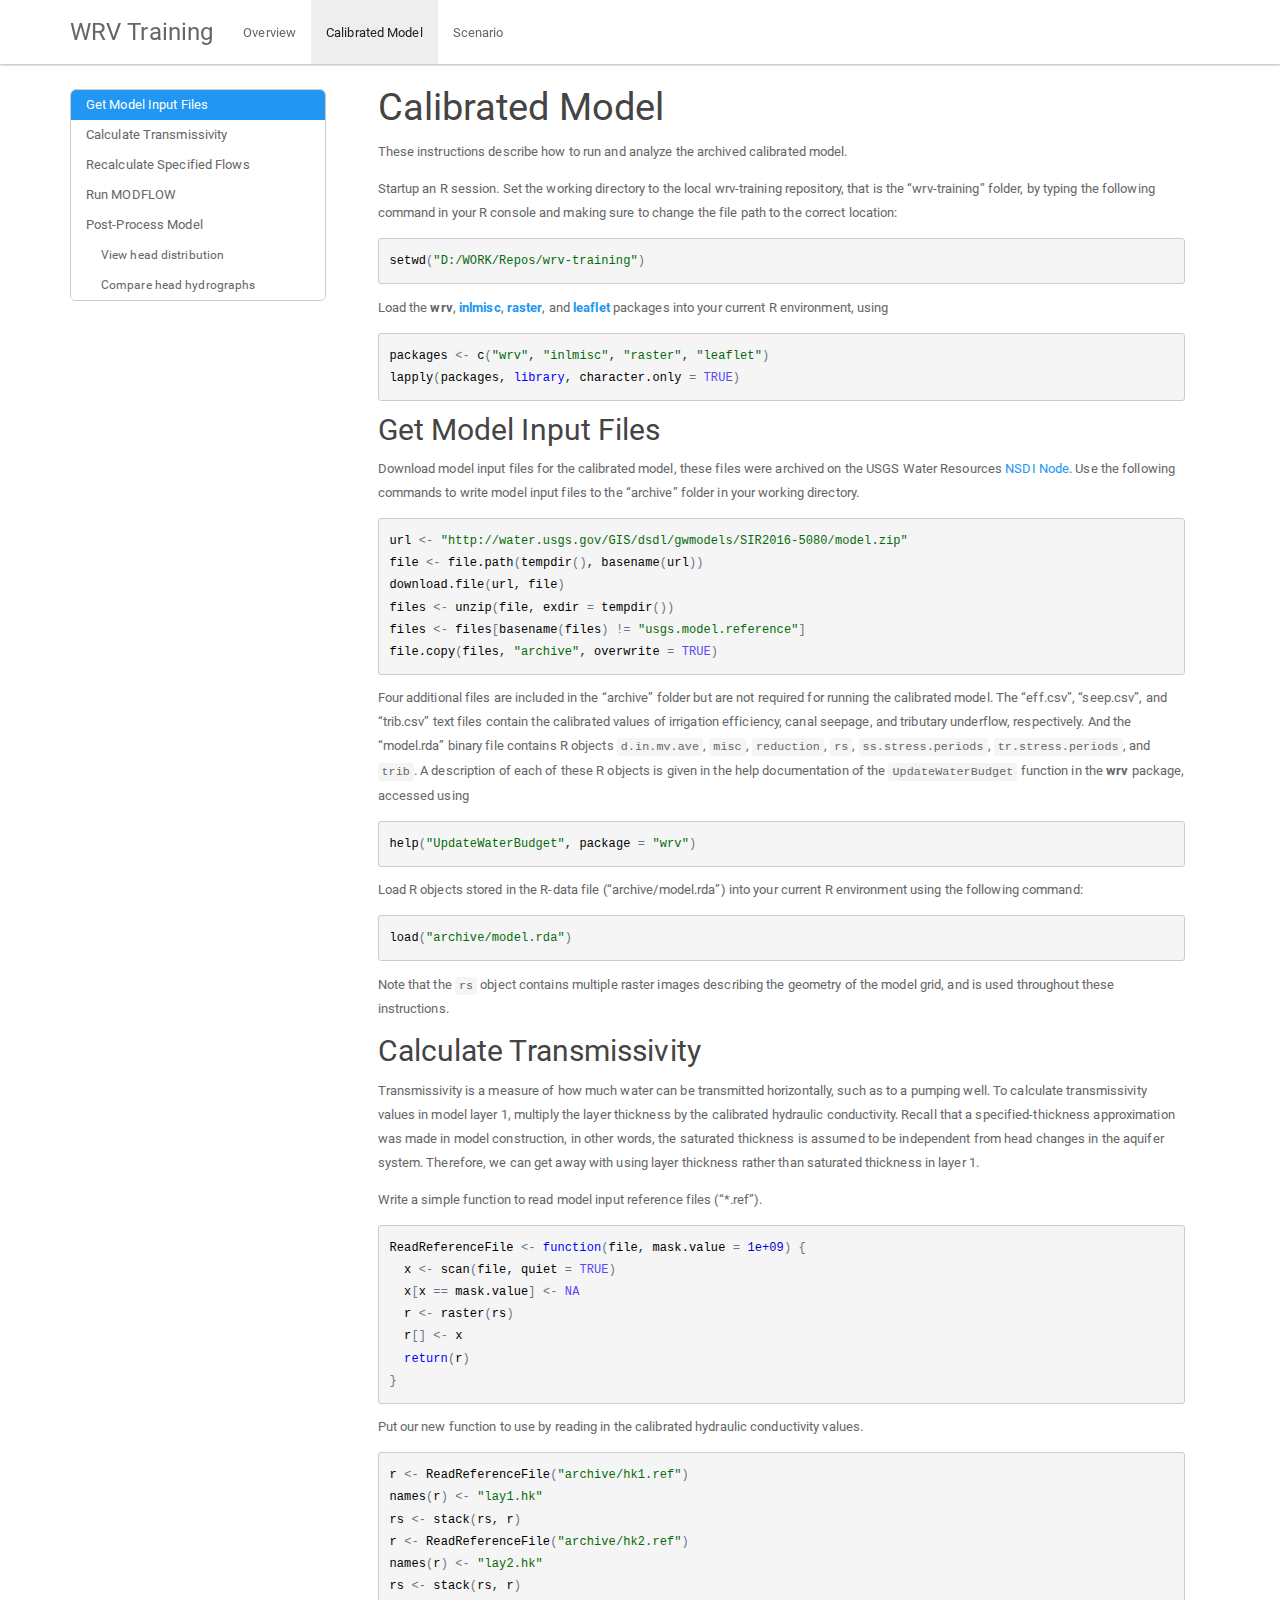
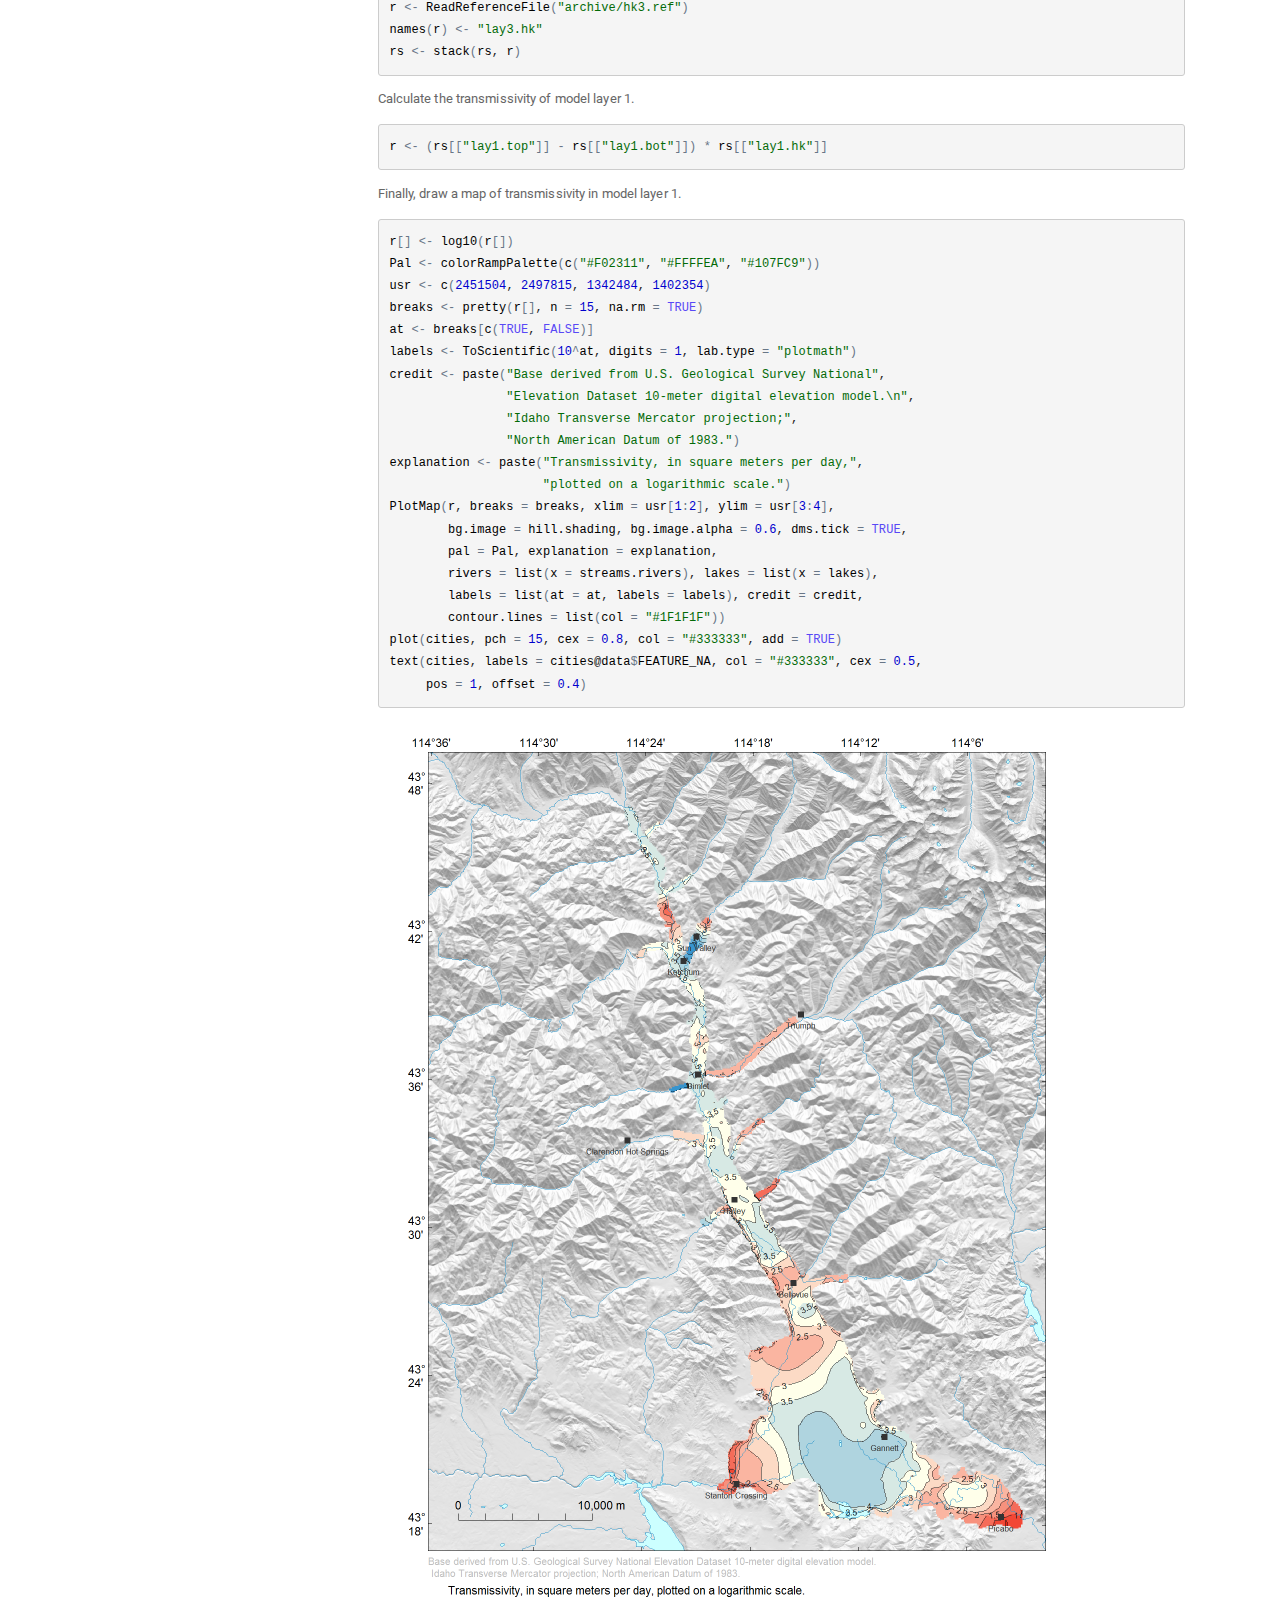
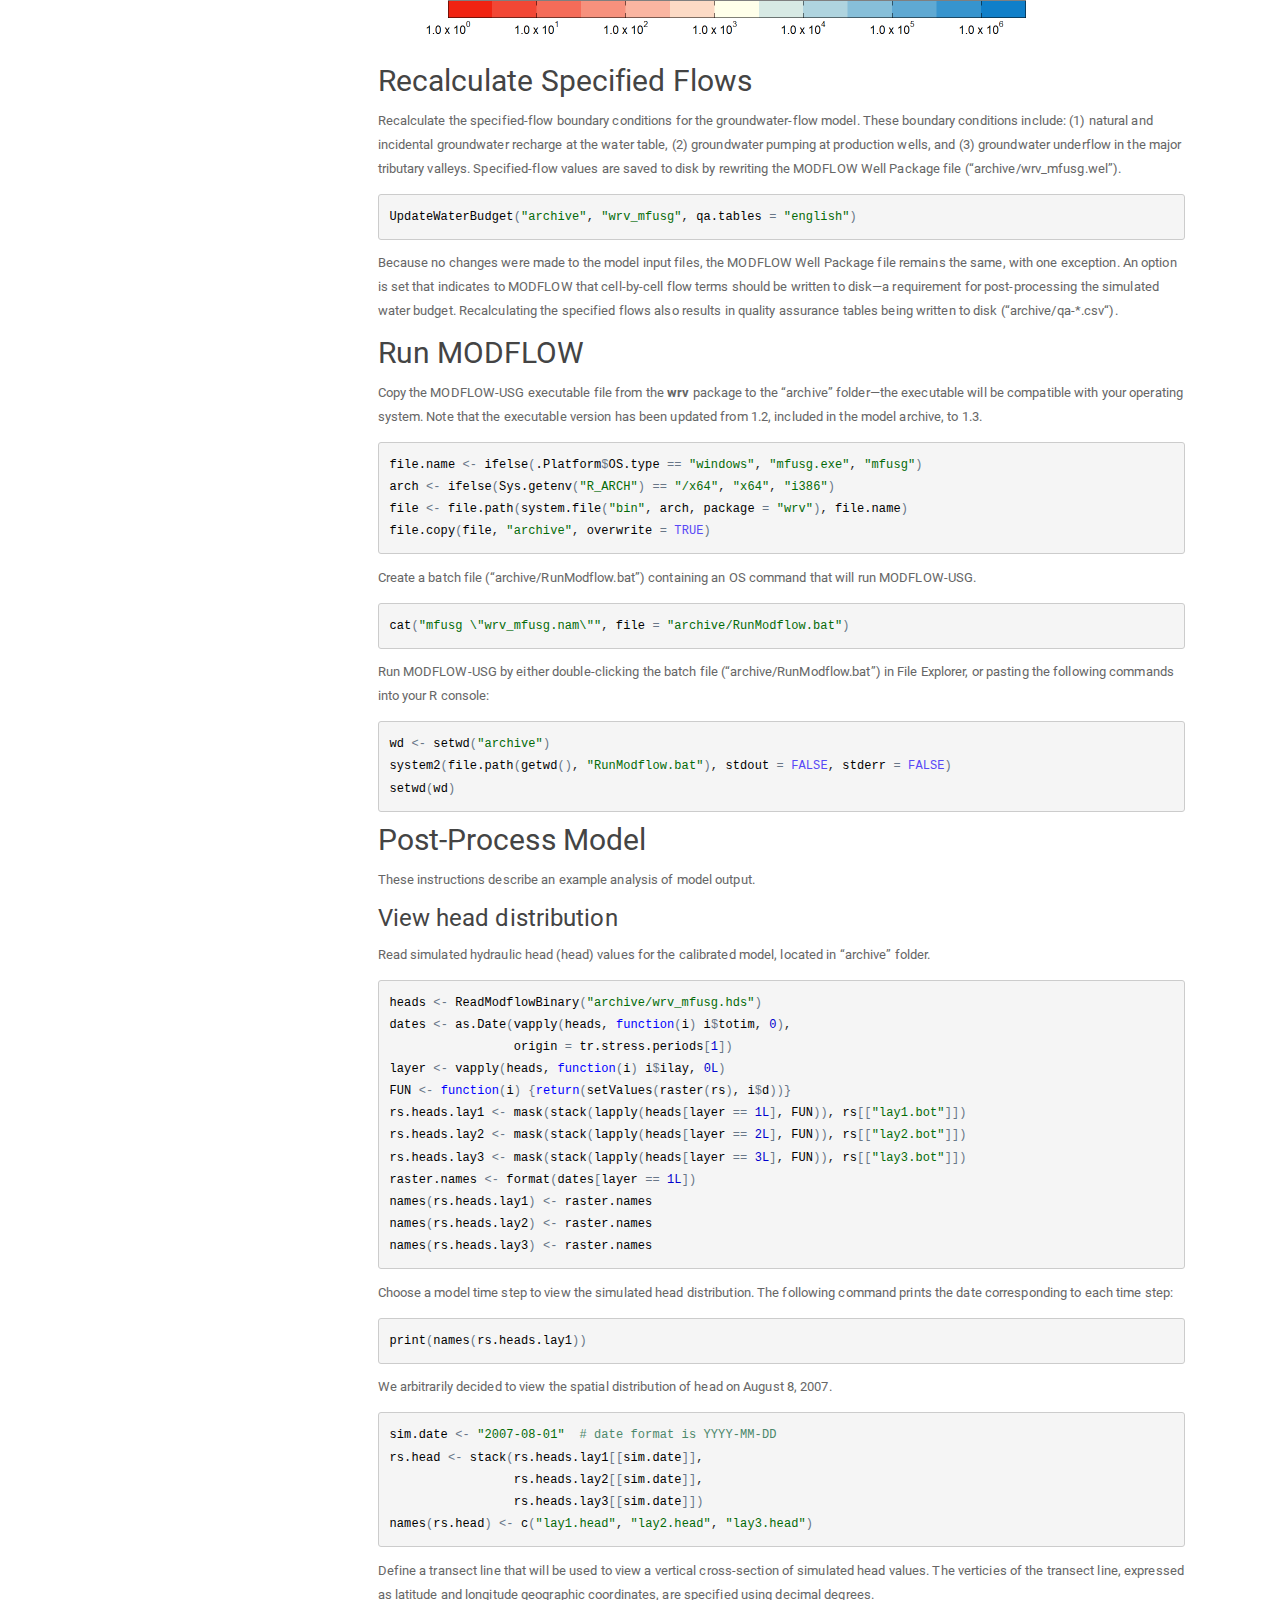
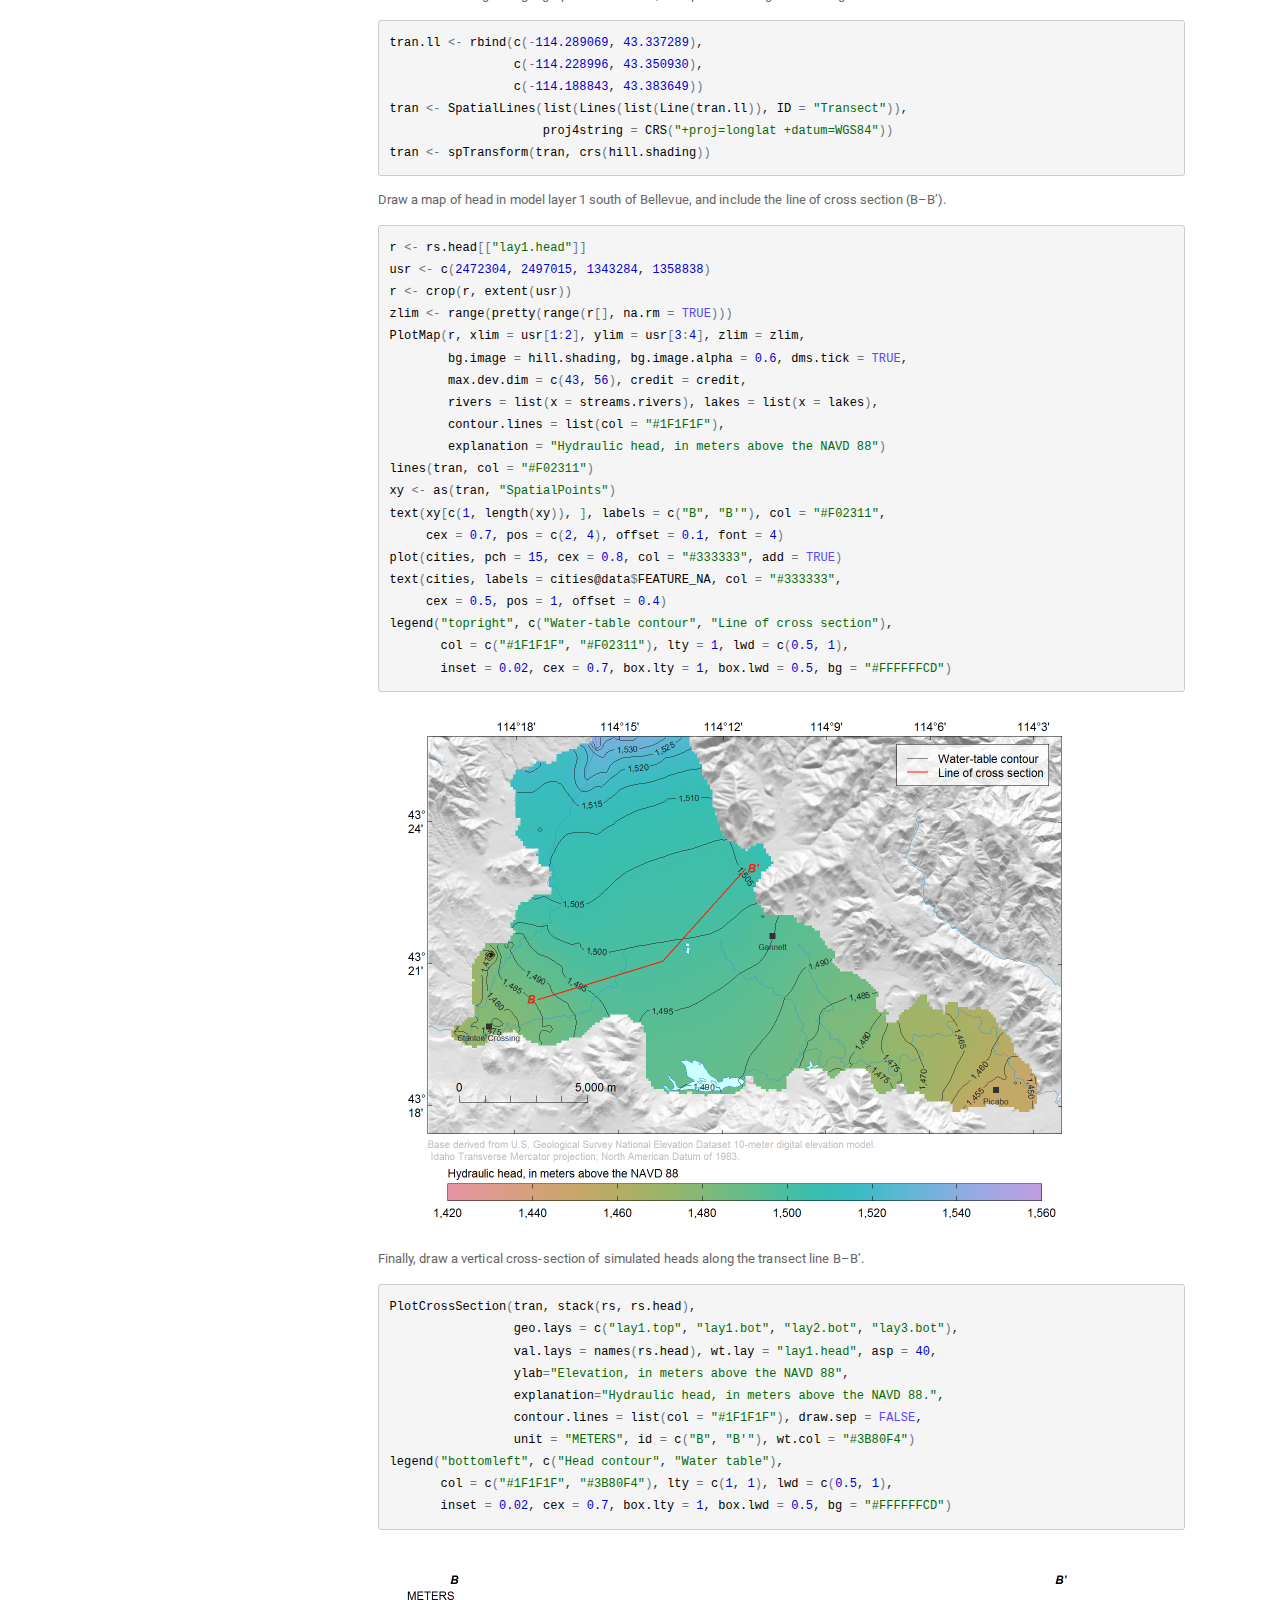
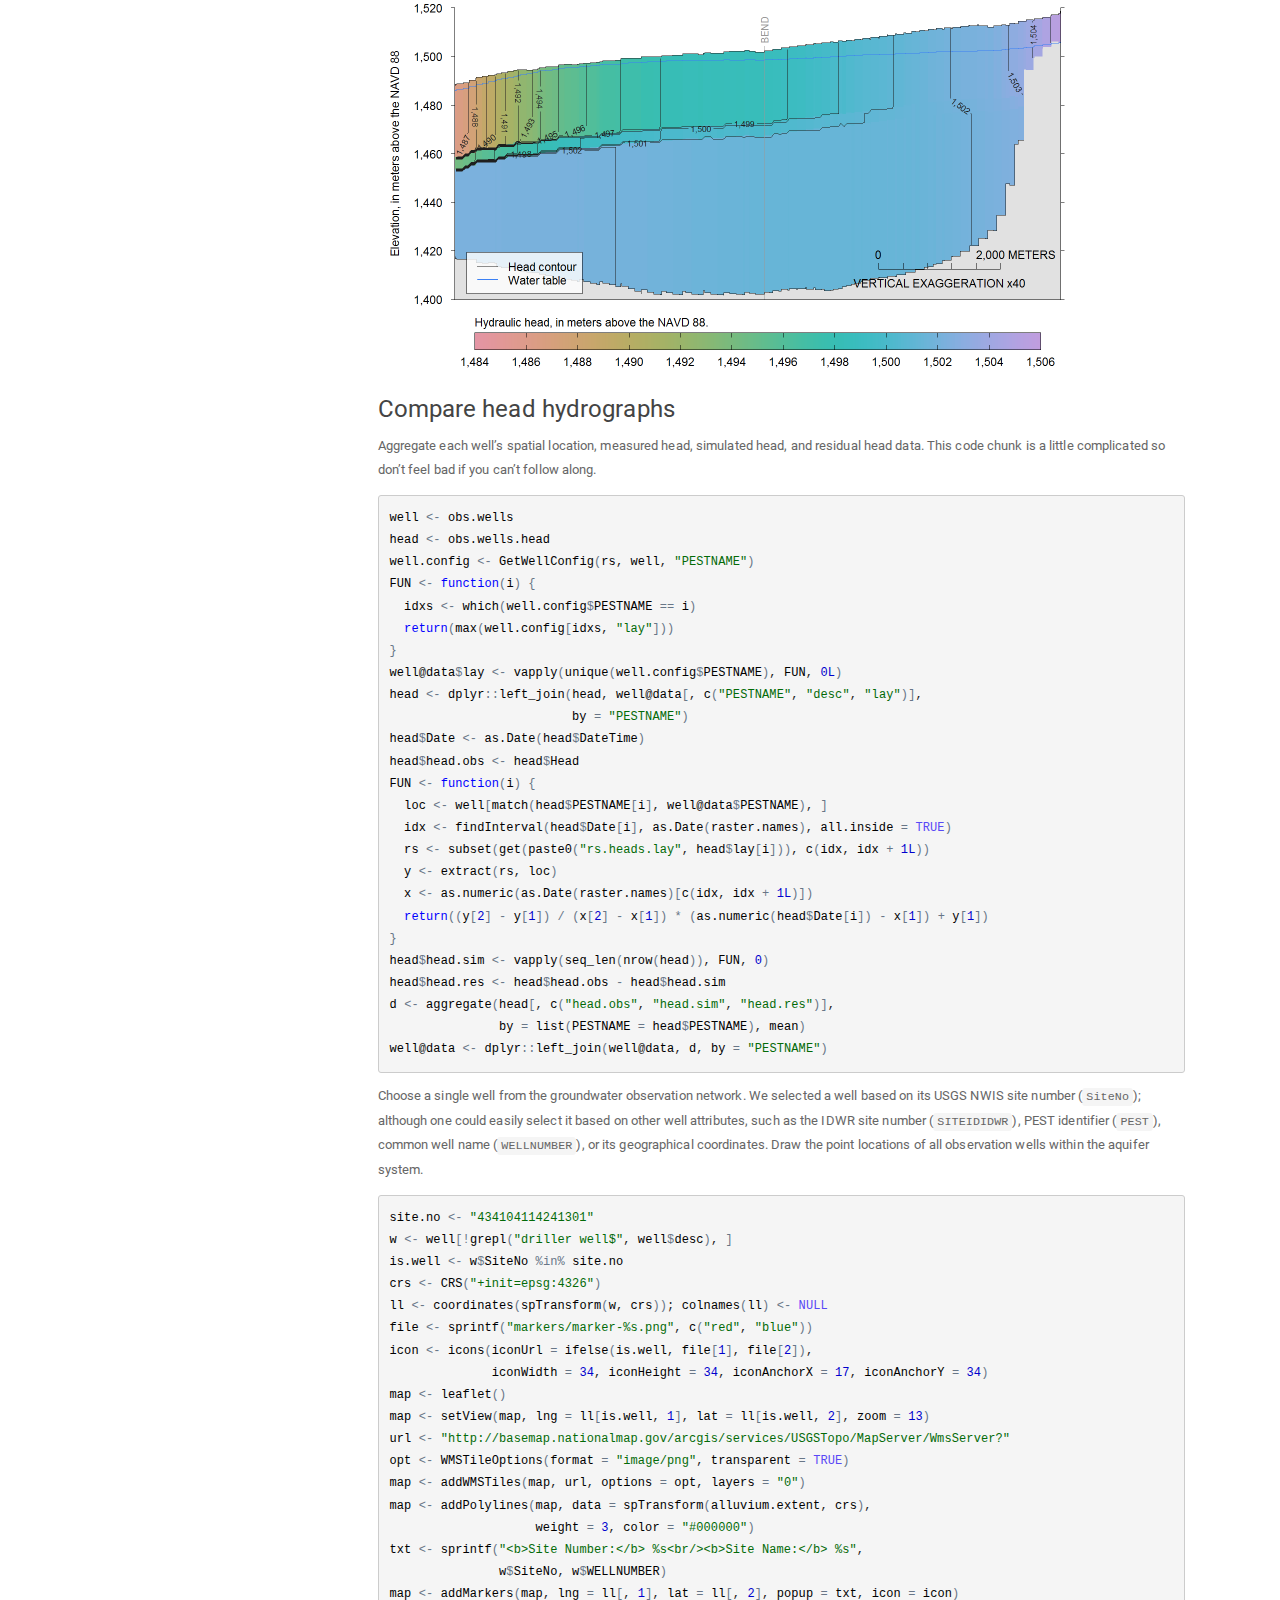
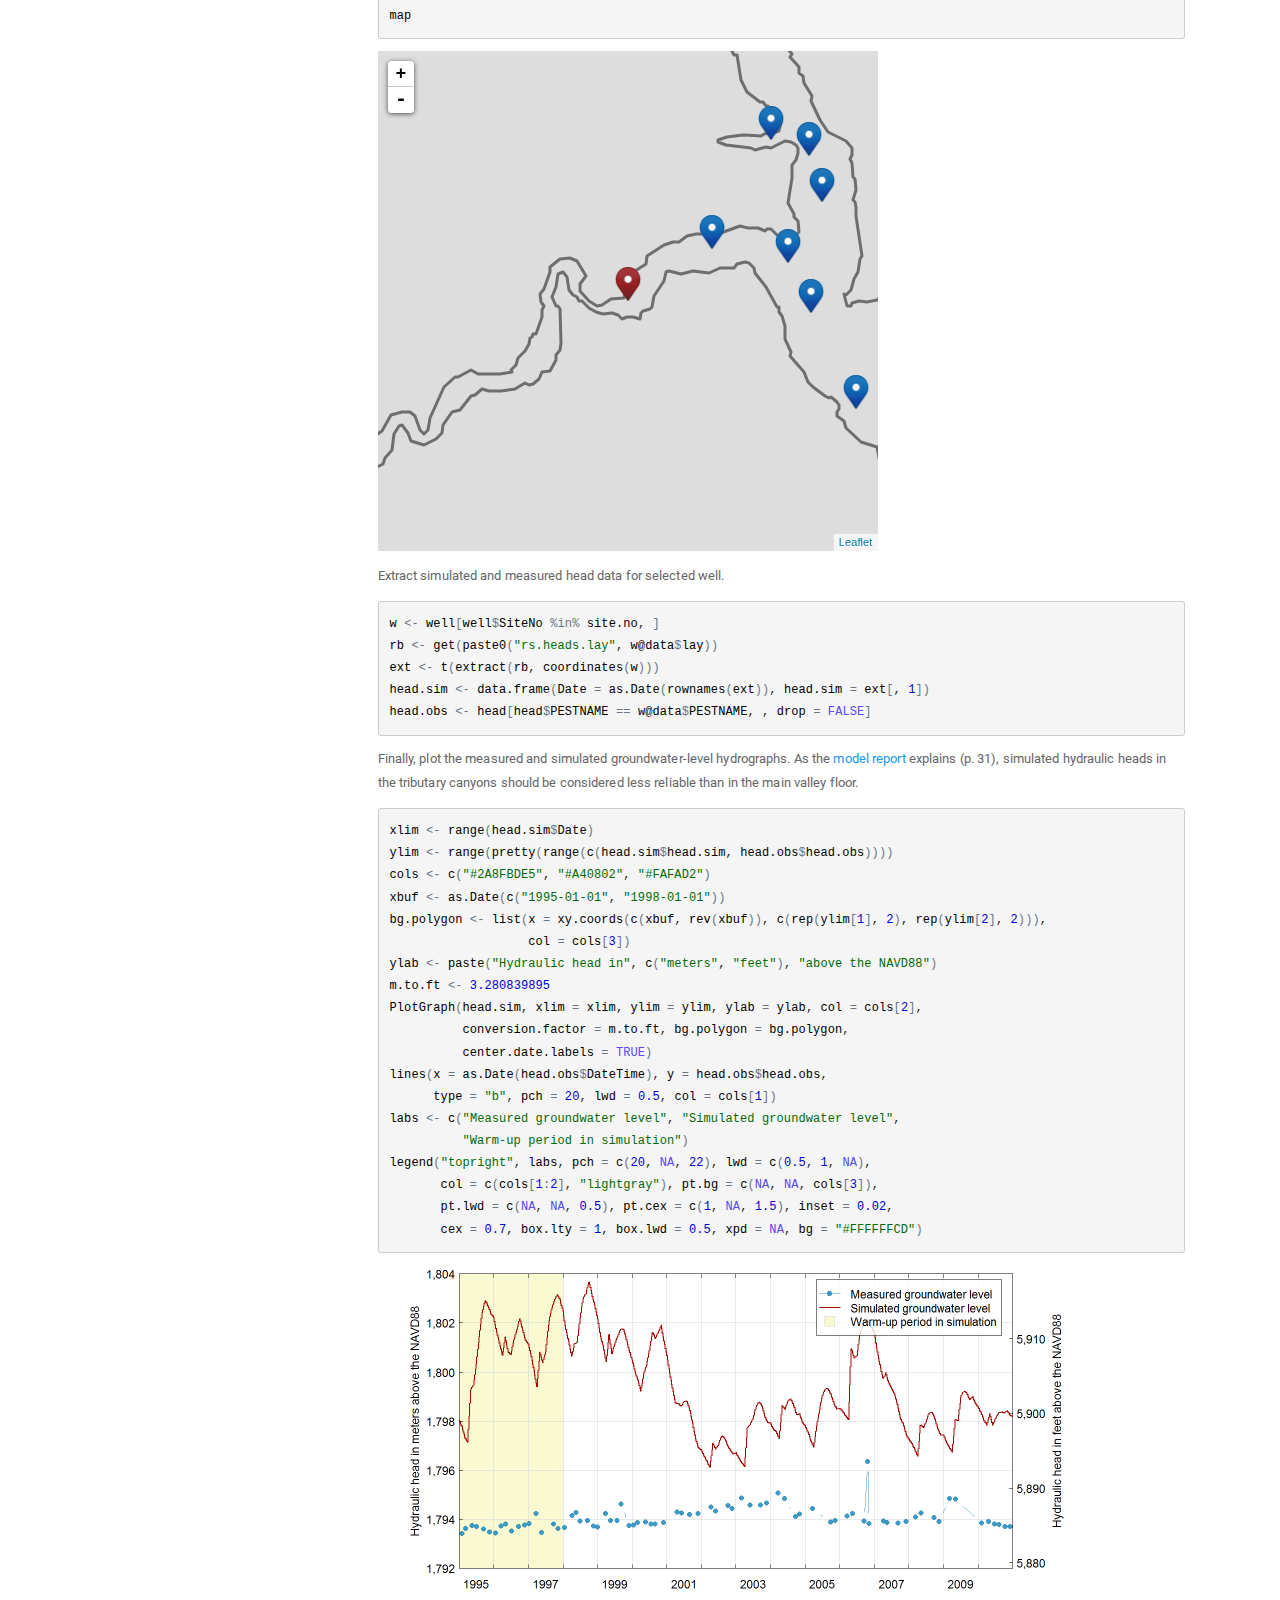
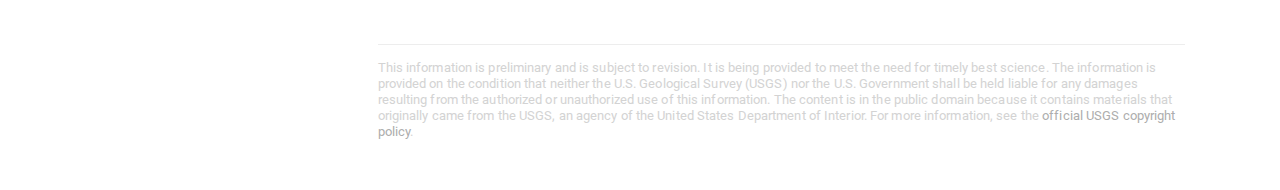
==== calib-model.html @ fdac60ee "Revise working directory" ====
<!DOCTYPE html>

<html xmlns="http://www.w3.org/1999/xhtml">

<head>

<meta charset="utf-8">
<meta http-equiv="Content-Type" content="text/html; charset=utf-8" />
<meta name="generator" content="pandoc" />




<title>Calibrated Model</title>

<script src="site_libs/jquery-1.11.3/jquery.min.js"></script>
<meta name="viewport" content="width=device-width, initial-scale=1" />
<link href="site_libs/bootstrap-3.3.5/css/paper.min.css" rel="stylesheet" />
<script src="site_libs/bootstrap-3.3.5/js/bootstrap.min.js"></script>
<script src="site_libs/bootstrap-3.3.5/shim/html5shiv.min.js"></script>
<script src="site_libs/bootstrap-3.3.5/shim/respond.min.js"></script>
<script src="site_libs/jqueryui-1.11.4/jquery-ui.min.js"></script>
<link href="site_libs/tocify-1.9.1/jquery.tocify.css" rel="stylesheet" />
<script src="site_libs/tocify-1.9.1/jquery.tocify.js"></script>
<script src="site_libs/htmlwidgets-0.7/htmlwidgets.js"></script>
<link href="site_libs/leaflet-0.7.3/leaflet.css" rel="stylesheet" />
<script src="site_libs/leaflet-0.7.3/leaflet.js"></script>
<link href="site_libs/leafletfix-1.0.0/leafletfix.css" rel="stylesheet" />
<script src="site_libs/leaflet-binding-1.0.1/leaflet.js"></script>

<style type="text/css">code{white-space: pre;}</style>
<link rel="stylesheet"
      href="site_libs/highlight/textmate.css"
      type="text/css" />
<script src="site_libs/highlight/highlight.js"></script>
<style type="text/css">
  pre:not([class]) {
    background-color: white;
  }
</style>
<script type="text/javascript">
if (window.hljs && document.readyState && document.readyState === "complete") {
   window.setTimeout(function() {
      hljs.initHighlighting();
   }, 0);
}
</script>



<style type="text/css">
h1 {
  font-size: 34px;
}
h1.title {
  font-size: 38px;
}
h2 {
  font-size: 30px;
}
h3 {
  font-size: 24px;
}
h4 {
  font-size: 18px;
}
h5 {
  font-size: 16px;
}
h6 {
  font-size: 12px;
}
.table th:not([align]) {
  text-align: left;
}
</style>

<link rel="stylesheet" href="css\styles.css" type="text/css" />

</head>

<body>

<style type = "text/css">
.main-container {
  max-width: 940px;
  margin-left: auto;
  margin-right: auto;
}
code {
  color: inherit;
  background-color: rgba(0, 0, 0, 0.04);
}
img {
  max-width:100%;
  height: auto;
}
.tabbed-pane {
  padding-top: 12px;
}
button.code-folding-btn:focus {
  outline: none;
}
</style>


<style type="text/css">
/* padding for bootstrap navbar */
body {
  padding-top: 64px;
  padding-bottom: 40px;
}
/* offset scroll position for anchor links (for fixed navbar)  */
.section h1 {
  padding-top: 69px;
  margin-top: -69px;
}

.section h2 {
  padding-top: 69px;
  margin-top: -69px;
}
.section h3 {
  padding-top: 69px;
  margin-top: -69px;
}
.section h4 {
  padding-top: 69px;
  margin-top: -69px;
}
.section h5 {
  padding-top: 69px;
  margin-top: -69px;
}
.section h6 {
  padding-top: 69px;
  margin-top: -69px;
}
</style>

<script>
// manage active state of menu based on current page
$(document).ready(function () {
  // active menu anchor
  href = window.location.pathname
  href = href.substr(href.lastIndexOf('/') + 1)
  if (href === "")
    href = "index.html";
  var menuAnchor = $('a[href="' + href + '"]');

  // mark it active
  menuAnchor.parent().addClass('active');

  // if it's got a parent navbar menu mark it active as well
  menuAnchor.closest('li.dropdown').addClass('active');
});
</script>


<div class="container-fluid main-container">

<!-- tabsets -->
<script src="site_libs/navigation-1.1/tabsets.js"></script>
<script>
$(document).ready(function () {
  window.buildTabsets("TOC");
});
</script>

<!-- code folding -->




<script>
$(document).ready(function ()  {

    // move toc-ignore selectors from section div to header
    $('div.section.toc-ignore')
        .removeClass('toc-ignore')
        .children('h1,h2,h3,h4,h5').addClass('toc-ignore');

    // establish options
    var options = {
      selectors: "h1,h2,h3",
      theme: "bootstrap3",
      context: '.toc-content',
      hashGenerator: function (text) {
        return text.replace(/[.\/?&!#<>]/g, '').replace(/\s/g, '_').toLowerCase();
      },
      ignoreSelector: ".toc-ignore",
      scrollTo: 0
    };
    options.showAndHide = false;
    options.smoothScroll = true;

    // tocify
    var toc = $("#TOC").tocify(options).data("toc-tocify");
});
</script>

<style type="text/css">

#TOC {
  margin: 25px 0px 20px 0px;
}
@media (max-width: 768px) {
#TOC {
  position: relative;
  width: 100%;
}
}


.toc-content {
  padding-left: 30px;
  padding-right: 40px;
}

div.main-container {
  max-width: 1200px;
}

div.tocify {
  width: 20%;
  max-width: 260px;
  max-height: 85%;
}

@media (min-width: 768px) and (max-width: 991px) {
  div.tocify {
    width: 25%;
  }
}

@media (max-width: 767px) {
  div.tocify {
    width: 100%;
    max-width: none;
  }
}

.tocify ul, .tocify li {
  line-height: 20px;
}

.tocify-subheader .tocify-item {
  font-size: 0.9em;
  padding-left: 5px;
}

.tocify .list-group-item {
  border-radius: 0px;
}

.tocify-subheader {
  display: inline;
}
.tocify-subheader .tocify-item {
  font-size: 0.95em;
  padding-left: 10px;
}

</style>

<!-- setup 3col/9col grid for toc_float and main content  -->
<div class="row-fluid">
<div class="col-xs-12 col-sm-4 col-md-3">
<div id="TOC" class="tocify">
</div>
</div>

<div class="toc-content col-xs-12 col-sm-8 col-md-9">




<div class="navbar navbar-default  navbar-fixed-top" role="navigation">
  <div class="container">
    <div class="navbar-header">
      <button type="button" class="navbar-toggle collapsed" data-toggle="collapse" data-target="#navbar">
        <span class="icon-bar"></span>
        <span class="icon-bar"></span>
        <span class="icon-bar"></span>
      </button>
      <a class="navbar-brand" href="index.html">WRV Training</a>
    </div>
    <div id="navbar" class="navbar-collapse collapse">
      <ul class="nav navbar-nav">
        <li>
  <a href="index.html">Overview</a>
</li>
<li>
  <a href="calib-model.html">Calibrated Model</a>
</li>
<li>
  <a href="scenario.html">Scenario</a>
</li>
      </ul>
      <ul class="nav navbar-nav navbar-right">
        
      </ul>
    </div><!--/.nav-collapse -->
  </div><!--/.container -->
</div><!--/.navbar -->

<div class="fluid-row" id="header">



<h1 class="title toc-ignore">Calibrated Model</h1>

</div>


<p>These instructions describe how to run and analyze the archived calibrated model.</p>
<p>Startup an R session. Set the working directory to the local wrv-training repository, that is the “wrv-training” folder, by typing the following command in your R console and making sure to change the file path to the correct location:</p>
<pre class="r"><code>setwd(&quot;D:/WORK/Repos/wrv-training&quot;)</code></pre>
<p>Load the <strong>wrv</strong>, <a href="https://CRAN.R-project.org/package=inlmisc"><strong>inlmisc</strong></a>, <a href="https://CRAN.R-project.org/package=raster"><strong>raster</strong></a>, and <a href="https://CRAN.R-project.org/package=leaflet"><strong>leaflet</strong></a> packages into your current R environment, using</p>
<pre class="r"><code>packages &lt;- c(&quot;wrv&quot;, &quot;inlmisc&quot;, &quot;raster&quot;, &quot;leaflet&quot;)
lapply(packages, library, character.only = TRUE)</code></pre>
<div id="get-model-input-files" class="section level2">
<h2>Get Model Input Files</h2>
<p>Download model input files for the calibrated model, these files were archived on the USGS Water Resources <a href="http://dx.doi.org/10.5066/F7C827DT">NSDI Node</a>. Use the following commands to write model input files to the “archive” folder in your working directory.</p>
<pre class="r"><code>url &lt;- &quot;http://water.usgs.gov/GIS/dsdl/gwmodels/SIR2016-5080/model.zip&quot;
file &lt;- file.path(tempdir(), basename(url))
download.file(url, file)
files &lt;- unzip(file, exdir = tempdir())
files &lt;- files[basename(files) != &quot;usgs.model.reference&quot;]
file.copy(files, &quot;archive&quot;, overwrite = TRUE)</code></pre>
<p>Four additional files are included in the “archive” folder but are not required for running the calibrated model. The “eff.csv”, “seep.csv”, and “trib.csv” text files contain the calibrated values of irrigation efficiency, canal seepage, and tributary underflow, respectively. And the “model.rda” binary file contains R objects <code>d.in.mv.ave</code>, <code>misc</code>, <code>reduction</code>, <code>rs</code>, <code>ss.stress.periods</code>, <code>tr.stress.periods</code>, and <code>trib</code>. A description of each of these R objects is given in the help documentation of the <code>UpdateWaterBudget</code> function in the <strong>wrv</strong> package, accessed using</p>
<pre class="r"><code>help(&quot;UpdateWaterBudget&quot;, package = &quot;wrv&quot;)</code></pre>
<p>Load R objects stored in the R-data file (“archive/model.rda”) into your current R environment using the following command:</p>
<pre class="r"><code>load(&quot;archive/model.rda&quot;)</code></pre>
<p>Note that the <code>rs</code> object contains multiple raster images describing the geometry of the model grid, and is used throughout these instructions.</p>
</div>
<div id="calculate-transmissivity" class="section level2">
<h2>Calculate Transmissivity</h2>
<p>Transmissivity is a measure of how much water can be transmitted horizontally, such as to a pumping well. To calculate transmissivity values in model layer 1, multiply the layer thickness by the calibrated hydraulic conductivity. Recall that a specified-thickness approximation was made in model construction, in other words, the saturated thickness is assumed to be independent from head changes in the aquifer system. Therefore, we can get away with using layer thickness rather than saturated thickness in layer 1.</p>
<p>Write a simple function to read model input reference files (“*.ref”).</p>
<pre class="r"><code>ReadReferenceFile &lt;- function(file, mask.value = 1e+09) {
  x &lt;- scan(file, quiet = TRUE)
  x[x == mask.value] &lt;- NA
  r &lt;- raster(rs)
  r[] &lt;- x
  return(r)
}</code></pre>
<p>Put our new function to use by reading in the calibrated hydraulic conductivity values.</p>
<pre class="r"><code>r &lt;- ReadReferenceFile(&quot;archive/hk1.ref&quot;)
names(r) &lt;- &quot;lay1.hk&quot;
rs &lt;- stack(rs, r)
r &lt;- ReadReferenceFile(&quot;archive/hk2.ref&quot;)
names(r) &lt;- &quot;lay2.hk&quot;
rs &lt;- stack(rs, r)
r &lt;- ReadReferenceFile(&quot;archive/hk3.ref&quot;)
names(r) &lt;- &quot;lay3.hk&quot;
rs &lt;- stack(rs, r)</code></pre>
<p>Calculate the transmissivity of model layer 1.</p>
<pre class="r"><code>r &lt;- (rs[[&quot;lay1.top&quot;]] - rs[[&quot;lay1.bot&quot;]]) * rs[[&quot;lay1.hk&quot;]]</code></pre>
<p>Finally, draw a map of transmissivity in model layer 1.</p>
<pre class="r"><code>r[] &lt;- log10(r[])
Pal &lt;- colorRampPalette(c(&quot;#F02311&quot;, &quot;#FFFFEA&quot;, &quot;#107FC9&quot;))
usr &lt;- c(2451504, 2497815, 1342484, 1402354)
breaks &lt;- pretty(r[], n = 15, na.rm = TRUE)
at &lt;- breaks[c(TRUE, FALSE)]
labels &lt;- ToScientific(10^at, digits = 1, lab.type = &quot;plotmath&quot;)
credit &lt;- paste(&quot;Base derived from U.S. Geological Survey National&quot;,
                &quot;Elevation Dataset 10-meter digital elevation model.\n&quot;,
                &quot;Idaho Transverse Mercator projection;&quot;,
                &quot;North American Datum of 1983.&quot;)
explanation &lt;- paste(&quot;Transmissivity, in square meters per day,&quot;,
                     &quot;plotted on a logarithmic scale.&quot;)
PlotMap(r, breaks = breaks, xlim = usr[1:2], ylim = usr[3:4],
        bg.image = hill.shading, bg.image.alpha = 0.6, dms.tick = TRUE,
        pal = Pal, explanation = explanation,
        rivers = list(x = streams.rivers), lakes = list(x = lakes),
        labels = list(at = at, labels = labels), credit = credit,
        contour.lines = list(col = &quot;#1F1F1F&quot;))
plot(cities, pch = 15, cex = 0.8, col = &quot;#333333&quot;, add = TRUE)
text(cities, labels = cities@data$FEATURE_NA, col = &quot;#333333&quot;, cex = 0.5,
     pos = 1, offset = 0.4)</code></pre>
<p><img src="figures/map_hk1-1.png" width="701" /></p>
</div>
<div id="recalculate-specified-flows" class="section level2">
<h2>Recalculate Specified Flows</h2>
<p>Recalculate the specified-flow boundary conditions for the groundwater-flow model. These boundary conditions include: (1) natural and incidental groundwater recharge at the water table, (2) groundwater pumping at production wells, and (3) groundwater underflow in the major tributary valleys. Specified-flow values are saved to disk by rewriting the MODFLOW Well Package file (“archive/wrv_mfusg.wel”).</p>
<pre class="r"><code>UpdateWaterBudget(&quot;archive&quot;, &quot;wrv_mfusg&quot;, qa.tables = &quot;english&quot;)</code></pre>
<p>Because no changes were made to the model input files, the MODFLOW Well Package file remains the same, with one exception. An option is set that indicates to MODFLOW that cell-by-cell flow terms should be written to disk—a requirement for post-processing the simulated water budget. Recalculating the specified flows also results in quality assurance tables being written to disk (“archive/qa-*.csv“).</p>
</div>
<div id="run-modflow" class="section level2">
<h2>Run MODFLOW</h2>
<p>Copy the MODFLOW-USG executable file from the <strong>wrv</strong> package to the “archive” folder—the executable will be compatible with your operating system. Note that the executable version has been updated from 1.2, included in the model archive, to 1.3.</p>
<pre class="r"><code>file.name &lt;- ifelse(.Platform$OS.type == &quot;windows&quot;, &quot;mfusg.exe&quot;, &quot;mfusg&quot;)
arch &lt;- ifelse(Sys.getenv(&quot;R_ARCH&quot;) == &quot;/x64&quot;, &quot;x64&quot;, &quot;i386&quot;)
file &lt;- file.path(system.file(&quot;bin&quot;, arch, package = &quot;wrv&quot;), file.name)
file.copy(file, &quot;archive&quot;, overwrite = TRUE)</code></pre>
<p>Create a batch file (“archive/RunModflow.bat”) containing an OS command that will run MODFLOW-USG.</p>
<pre class="r"><code>cat(&quot;mfusg \&quot;wrv_mfusg.nam\&quot;&quot;, file = &quot;archive/RunModflow.bat&quot;)</code></pre>
<p>Run MODFLOW-USG by either double-clicking the batch file (“archive/RunModflow.bat”) in File Explorer, or pasting the following commands into your R console:</p>
<pre class="r"><code>wd &lt;- setwd(&quot;archive&quot;)
system2(file.path(getwd(), &quot;RunModflow.bat&quot;), stdout = FALSE, stderr = FALSE)
setwd(wd)</code></pre>
</div>
<div id="post-process-model" class="section level2">
<h2>Post-Process Model</h2>
<p>These instructions describe an example analysis of model output.</p>
<div id="view-head-distribution" class="section level3">
<h3>View head distribution</h3>
<p>Read simulated hydraulic head (head) values for the calibrated model, located in “archive” folder.</p>
<pre class="r"><code>heads &lt;- ReadModflowBinary(&quot;archive/wrv_mfusg.hds&quot;)
dates &lt;- as.Date(vapply(heads, function(i) i$totim, 0),
                 origin = tr.stress.periods[1])
layer &lt;- vapply(heads, function(i) i$ilay, 0L)
FUN &lt;- function(i) {return(setValues(raster(rs), i$d))}
rs.heads.lay1 &lt;- mask(stack(lapply(heads[layer == 1L], FUN)), rs[[&quot;lay1.bot&quot;]])
rs.heads.lay2 &lt;- mask(stack(lapply(heads[layer == 2L], FUN)), rs[[&quot;lay2.bot&quot;]])
rs.heads.lay3 &lt;- mask(stack(lapply(heads[layer == 3L], FUN)), rs[[&quot;lay3.bot&quot;]])
raster.names &lt;- format(dates[layer == 1L])
names(rs.heads.lay1) &lt;- raster.names
names(rs.heads.lay2) &lt;- raster.names
names(rs.heads.lay3) &lt;- raster.names</code></pre>
<p>Choose a model time step to view the simulated head distribution. The following command prints the date corresponding to each time step:</p>
<pre class="r"><code>print(names(rs.heads.lay1))</code></pre>
<p>We arbitrarily decided to view the spatial distribution of head on August 8, 2007.</p>
<pre class="r"><code>sim.date &lt;- &quot;2007-08-01&quot;  # date format is YYYY-MM-DD
rs.head &lt;- stack(rs.heads.lay1[[sim.date]],
                 rs.heads.lay2[[sim.date]],
                 rs.heads.lay3[[sim.date]])
names(rs.head) &lt;- c(&quot;lay1.head&quot;, &quot;lay2.head&quot;, &quot;lay3.head&quot;)</code></pre>
<p>Define a transect line that will be used to view a vertical cross-section of simulated head values. The verticies of the transect line, expressed as latitude and longitude geographic coordinates, are specified using decimal degrees.</p>
<pre class="r"><code>tran.ll &lt;- rbind(c(-114.289069, 43.337289),
                 c(-114.228996, 43.350930),
                 c(-114.188843, 43.383649))
tran &lt;- SpatialLines(list(Lines(list(Line(tran.ll)), ID = &quot;Transect&quot;)),
                     proj4string = CRS(&quot;+proj=longlat +datum=WGS84&quot;))
tran &lt;- spTransform(tran, crs(hill.shading))</code></pre>
<p>Draw a map of head in model layer 1 south of Bellevue, and include the line of cross section (B–B’).</p>
<pre class="r"><code>r &lt;- rs.head[[&quot;lay1.head&quot;]]
usr &lt;- c(2472304, 2497015, 1343284, 1358838)
r &lt;- crop(r, extent(usr))
zlim &lt;- range(pretty(range(r[], na.rm = TRUE)))
PlotMap(r, xlim = usr[1:2], ylim = usr[3:4], zlim = zlim,
        bg.image = hill.shading, bg.image.alpha = 0.6, dms.tick = TRUE,
        max.dev.dim = c(43, 56), credit = credit,
        rivers = list(x = streams.rivers), lakes = list(x = lakes),
        contour.lines = list(col = &quot;#1F1F1F&quot;),
        explanation = &quot;Hydraulic head, in meters above the NAVD 88&quot;)
lines(tran, col = &quot;#F02311&quot;)
xy &lt;- as(tran, &quot;SpatialPoints&quot;)
text(xy[c(1, length(xy)), ], labels = c(&quot;B&quot;, &quot;B&#39;&quot;), col = &quot;#F02311&quot;,
     cex = 0.7, pos = c(2, 4), offset = 0.1, font = 4)
plot(cities, pch = 15, cex = 0.8, col = &quot;#333333&quot;, add = TRUE)
text(cities, labels = cities@data$FEATURE_NA, col = &quot;#333333&quot;,
     cex = 0.5, pos = 1, offset = 0.4)
legend(&quot;topright&quot;, c(&quot;Water-table contour&quot;, &quot;Line of cross section&quot;),
       col = c(&quot;#1F1F1F&quot;, &quot;#F02311&quot;), lty = 1, lwd = c(0.5, 1),
       inset = 0.02, cex = 0.7, box.lty = 1, box.lwd = 0.5, bg = &quot;#FFFFFFCD&quot;)</code></pre>
<p><img src="figures/map_head-1.png" width="717" /></p>
<p>Finally, draw a vertical cross-section of simulated heads along the transect line B–B’.</p>
<pre class="r"><code>PlotCrossSection(tran, stack(rs, rs.head),
                 geo.lays = c(&quot;lay1.top&quot;, &quot;lay1.bot&quot;, &quot;lay2.bot&quot;, &quot;lay3.bot&quot;),
                 val.lays = names(rs.head), wt.lay = &quot;lay1.head&quot;, asp = 40,
                 ylab=&quot;Elevation, in meters above the NAVD 88&quot;,
                 explanation=&quot;Hydraulic head, in meters above the NAVD 88.&quot;,
                 contour.lines = list(col = &quot;#1F1F1F&quot;), draw.sep = FALSE,
                 unit = &quot;METERS&quot;, id = c(&quot;B&quot;, &quot;B&#39;&quot;), wt.col = &quot;#3B80F4&quot;)
legend(&quot;bottomleft&quot;, c(&quot;Head contour&quot;, &quot;Water table&quot;),
       col = c(&quot;#1F1F1F&quot;, &quot;#3B80F4&quot;), lty = c(1, 1), lwd = c(0.5, 1),
       inset = 0.02, cex = 0.7, box.lty = 1, box.lwd = 0.5, bg = &quot;#FFFFFFCD&quot;)</code></pre>
<p><img src="figures/cs_transect-1.png" width="716" /></p>
</div>
<div id="compare-head-hydrographs" class="section level3">
<h3>Compare head hydrographs</h3>
<p>Aggregate each well’s spatial location, measured head, simulated head, and residual head data. This code chunk is a little complicated so don’t feel bad if you can’t follow along.</p>
<pre class="r"><code>well &lt;- obs.wells
head &lt;- obs.wells.head
well.config &lt;- GetWellConfig(rs, well, &quot;PESTNAME&quot;)
FUN &lt;- function(i) {
  idxs &lt;- which(well.config$PESTNAME == i)
  return(max(well.config[idxs, &quot;lay&quot;]))
}
well@data$lay &lt;- vapply(unique(well.config$PESTNAME), FUN, 0L)
head &lt;- dplyr::left_join(head, well@data[, c(&quot;PESTNAME&quot;, &quot;desc&quot;, &quot;lay&quot;)],
                         by = &quot;PESTNAME&quot;)
head$Date &lt;- as.Date(head$DateTime)
head$head.obs &lt;- head$Head
FUN &lt;- function(i) {
  loc &lt;- well[match(head$PESTNAME[i], well@data$PESTNAME), ]
  idx &lt;- findInterval(head$Date[i], as.Date(raster.names), all.inside = TRUE)
  rs &lt;- subset(get(paste0(&quot;rs.heads.lay&quot;, head$lay[i])), c(idx, idx + 1L))
  y &lt;- extract(rs, loc)
  x &lt;- as.numeric(as.Date(raster.names)[c(idx, idx + 1L)])
  return((y[2] - y[1]) / (x[2] - x[1]) * (as.numeric(head$Date[i]) - x[1]) + y[1])
}
head$head.sim &lt;- vapply(seq_len(nrow(head)), FUN, 0)
head$head.res &lt;- head$head.obs - head$head.sim
d &lt;- aggregate(head[, c(&quot;head.obs&quot;, &quot;head.sim&quot;, &quot;head.res&quot;)],
               by = list(PESTNAME = head$PESTNAME), mean)
well@data &lt;- dplyr::left_join(well@data, d, by = &quot;PESTNAME&quot;)</code></pre>
<p>Choose a single well from the groundwater observation network. We selected a well based on its USGS NWIS site number (<code>SiteNo</code>); although one could easily select it based on other well attributes, such as the IDWR site number (<code>SITEIDIDWR</code>), PEST identifier (<code>PEST</code>), common well name (<code>WELLNUMBER</code>), or its geographical coordinates. Draw the point locations of all observation wells within the aquifer system.</p>
<pre class="r"><code>site.no &lt;- &quot;434104114241301&quot;
w &lt;- well[!grepl(&quot;driller well$&quot;, well$desc), ]
is.well &lt;- w$SiteNo %in% site.no
crs &lt;- CRS(&quot;+init=epsg:4326&quot;)
ll &lt;- coordinates(spTransform(w, crs)); colnames(ll) &lt;- NULL
file &lt;- sprintf(&quot;markers/marker-%s.png&quot;, c(&quot;red&quot;, &quot;blue&quot;))
icon &lt;- icons(iconUrl = ifelse(is.well, file[1], file[2]),
              iconWidth = 34, iconHeight = 34, iconAnchorX = 17, iconAnchorY = 34)
map &lt;- leaflet()
map &lt;- setView(map, lng = ll[is.well, 1], lat = ll[is.well, 2], zoom = 13)
url &lt;- &quot;http://basemap.nationalmap.gov/arcgis/services/USGSTopo/MapServer/WmsServer?&quot;
opt &lt;- WMSTileOptions(format = &quot;image/png&quot;, transparent = TRUE)
map &lt;- addWMSTiles(map, url, options = opt, layers = &quot;0&quot;)
map &lt;- addPolylines(map, data = spTransform(alluvium.extent, crs),
                    weight = 3, color = &quot;#000000&quot;)
txt &lt;- sprintf(&quot;&lt;b&gt;Site Number:&lt;/b&gt; %s&lt;br/&gt;&lt;b&gt;Site Name:&lt;/b&gt; %s&quot;,
               w$SiteNo, w$WELLNUMBER)
map &lt;- addMarkers(map, lng = ll[, 1], lat = ll[, 2], popup = txt, icon = icon)
map</code></pre>
<div id="htmlwidget-137bfca31f84b97aeb82" style="width:500px;height:500px;" class="leaflet html-widget"></div>
<script type="application/json" data-for="htmlwidget-137bfca31f84b97aeb82">{"x":{"setView":[[43.6843509134744,-114.404498413367],13,[]],"calls":[{"method":"addWMSTiles","args":["http://basemap.nationalmap.gov/arcgis/services/USGSTopo/MapServer/WmsServer?",null,null,{"styles":"","format":"image/png","transparent":true,"version":"1.1.1","crs":null,"layers":"0"}]},{"method":"addPolylines","args":[[[{"lng":[-114.309846299334,-114.30937698905,-114.30847747734,-114.308047275955,-114.307636629199,-114.306867742068,-114.305866545941,-114.305178223659,-114.304164512763,-114.30338604107,-114.302701790748,-114.301982450564,-114.301157841042,-114.300245507358,-114.299140180161,-114.298157667164,-114.297585704205,-114.296676177641,-114.295890167068,-114.295216443568,-114.294800980826,-114.294452890515,-114.294295688348,-114.294037427455,-114.293700565768,-114.293161587067,-114.292375576224,-114.291656937701,-114.290736181923,-114.29009614483,-114.289119245836,-114.288063746025,-114.287210363389,-114.286053804821,-114.285009533332,-114.283954033187,-114.283459969326,-114.282357682645,-114.28105348654,-114.280308231785,-114.279509744788,-114.27844509539,-114.277966002866,-114.278099083764,-114.279376662319,-114.281346263009,-114.282756923371,-114.283209398932,-114.282836770855,-114.281667012974,-114.280918149339,-114.280044475208,-114.279404820989,-114.279373618479,-114.279170801353,-114.278016303291,-114.277033419776,-114.275941327064,-114.276190948334,-114.276752596084,-114.278094310062,-114.279202004146,-114.280496914065,-114.281346259489,-114.283076315783,-114.283848187161,-114.285155503021,-114.286491721604,-114.287322647215,-114.288355689849,-114.289321360172,-114.290511605229,-114.292061169316,-114.293105440775,-114.294385515455,-114.2956838366,-114.29689443312,-114.297912035943,-114.298684010416,-114.299280536103,-114.299877061777,-114.300315683664,-114.300929754413,-114.301674034608,-114.302187147581,-114.303238403542,-114.304126964979,-114.305055417914,-114.305544283007,-114.306150475916,-114.307030433441,-114.307323752394,-114.307323751938,-114.307460633941,-114.308008162907,-114.30830148193,-114.3088680301,-114.309514867305,-114.309858563402,-114.310090892001,-114.310343582446,-114.310618896047,-114.310950191219,-114.311120235962,-114.311289469001,-114.311433842983,-114.312548100906,-114.312828320799,-114.312914316039,-114.313145507714,-114.313515076535,-114.313684542186,-114.313781743553,-114.314547144394,-114.315103373818,-114.316212968802,-114.31620964148,-114.317023348235,-114.317601806218,-114.317694549945,-114.317689896182,-114.317572725962,-114.317065428672,-114.317087264958,-114.316734655318,-114.316404428615,-114.315510674158,-114.315011290685,-114.314596782615,-114.314248466403,-114.313576298668,-114.312995450924,-114.312537354336,-114.311757177779,-114.310980875707,-114.310503031883,-114.310501065718,-114.310496567409,-114.309914123342,-114.309649016832,-114.308632438935,-114.308588009462,-114.307769532747,-114.306991759218,-114.306216877268,-114.305065199898,-114.30464291707,-114.304428265087,-114.303941089478,-114.303163795844,-114.302848553604,-114.302125755613,-114.302074377788,-114.302073408614,-114.301258586161,-114.300183624895,-114.299907381694,-114.299198289028,-114.298719402252,-114.297884974636,-114.297648076567,-114.297196694948,-114.29684982938,-114.295692741133,-114.294085909057,-114.291916685785,-114.290329939073,-114.288613122126,-114.286540368888,-114.284726112309,-114.283119280349,-114.281673131768,-114.280528264171,-114.279805189995,-114.278579981114,-114.277816736311,-114.277274430723,-114.277013321252,-114.276732126147,-114.27633268792,-114.275507556626,-114.274852305419,-114.273905830974,-114.272595327439,-114.270872257429,-114.268736621564,-114.266334031345,-114.26453815593,-114.262815086248,-114.261019210817,-114.260485301034,-114.262014221453,-114.264586691605,-114.265872926689,-114.267062087401,-114.26895503724,-114.269828706247,-114.269391871096,-114.269634556622,-114.270241271307,-114.27150323801,-114.272571055641,-114.273177769981,-114.273940253611,-114.273940252969,-114.27424153378,-114.274623156031,-114.27520563219,-114.275647510262,-114.276912890212,-114.277776562047,-114.278680404739,-114.279985955517,-114.280889798423,-114.281833812127,-114.282838082166,-114.283500900308,-114.284364572302,-114.285409013124,-114.285931233536,-114.286091916418,-114.286855161593,-114.287598321404,-114.288261139491,-114.289305580442,-114.289687202994,-114.289727373395,-114.289827800327,-114.289888056362,-114.290972668112,-114.291535059266,-114.291916681804,-114.292418816241,-114.292579499266,-114.292720096983,-114.292880780206,-114.292900865499,-114.292966733106,-114.292695711576,-114.292103327539,-114.292065278937,-114.291826194104,-114.291666724337,-114.291666652482,-114.291496871791,-114.291290801687,-114.291290091948,-114.291182817946,-114.290478166804,-114.290446524224,-114.290061709183,-114.289534727504,-114.289544866441,-114.289458630932,-114.289167105876,-114.288805534883,-114.288330672054,-114.288297164611,-114.28828359209,-114.288283522413,-114.288283557173,-114.28830394977,-114.28791622011,-114.287481544591,-114.285923935525,-114.285854780694,-114.285449661187,-114.285007518993,-114.284719726293,-114.284696791769,-114.284693878338,-114.284714421463,-114.284834809333,-114.284880568444,-114.284443160796,-114.284403669047,-114.284378748793,-114.28406899629,-114.28405883578,-114.284075231888,-114.283947944704,-114.283788184907,-114.283634122298,-114.283383953964,-114.282863820895,-114.282879898461,-114.282656415749,-114.282117196661,-114.281932240151,-114.280460128282,-114.280411429628,-114.280407932799,-114.279642984691,-114.279636170545,-114.279630643765,-114.278773621113,-114.278073530281,-114.278069751048,-114.278060277584,-114.278053210953,-114.277400097709,-114.276765384938,-114.276260451183,-114.275883646604,-114.275702142408,-114.275229037677,-114.274829234433,-114.274610222316,-114.274742726704,-114.274999168571,-114.275051939203,-114.275166587856,-114.274898763805,-114.273493405761,-114.272880371895,-114.272896125859,-114.27288999301,-114.272736861625,-114.271621039392,-114.270397118831,-114.269929292232,-114.269525424188,-114.268942709258,-114.268759859679,-114.268415645759,-114.267887652824,-114.267557729238,-114.267557037758,-114.267440936523,-114.267420138612,-114.265673530107,-114.265219635858,-114.264958832979,-114.264372936513,-114.264008107374,-114.263639708033,-114.26336011963,-114.262751348473,-114.262569616168,-114.262454506946,-114.262021824724,-114.261535073048,-114.261311649034,-114.260980702943,-114.260846815237,-114.260582456675,-114.259671321804,-114.259514574707,-114.259475328682,-114.25935918274,-114.259111473469,-114.25912376918,-114.259123974624,-114.259432507013,-114.259058523936,-114.258457572404,-114.258154727856,-114.258101480322,-114.258095959288,-114.257874650409,-114.257486763878,-114.257184203821,-114.256418323436,-114.256265929073,-114.255874305977,-114.255740091975,-114.255616480436,-114.255569715262,-114.254918560857,-114.254703748858,-114.25470354129,-114.254368200653,-114.254107174254,-114.253803603318,-114.253453458407,-114.25345331375,-114.252713464479,-114.251716759722,-114.250942194506,-114.249879419419,-114.249086841215,-114.248348302374,-114.247789895079,-114.247357579829,-114.246853211781,-114.246206179738,-114.245664344399,-114.245018753355,-114.244292463386,-114.243692986026,-114.243035866695,-114.241906082448,-114.241133678968,-114.240395860581,-114.239646513701,-114.239081621574,-114.238574371772,-114.238170877536,-114.237698212679,-114.237179434253,-114.236868830327,-114.236762855311,-114.23642532711,-114.23569918704,-114.235302609961,-114.234444896584,-114.234020651221,-114.233384282935,-114.232812474033,-114.232185328879,-114.231539737747,-114.231078601489,-114.230543683304,-114.230036433108,-114.229086492098,-114.228791365272,-114.228736029395,-114.228404011153,-114.227795310804,-114.22718661066,-114.226559464405,-114.226411900154,-114.226642468044,-114.227490959191,-114.227776863414,-114.228164217334,-114.228920480787,-114.229630631065,-114.230064098946,-114.230875698916,-114.231392171519,-114.23187175324,-114.232129989416,-114.23269257584,-114.232996925554,-114.233409642418,-114.233594096603,-114.23393994881,-114.234585540017,-114.23545017093,-114.235830608229,-114.235726851833,-114.235911305993,-114.236372442358,-114.236787465194,-114.237283186642,-114.237790436815,-114.237997948076,-114.2381362888,-114.238943277569,-114.23948511299,-114.240153760847,-114.240787823563,-114.241364244266,-114.242148176567,-114.242632369877,-114.242989750406,-114.243178527715,-114.24346673774,-114.243863026796,-114.244565539187,-114.244799709826,-114.245049083053,-114.245909636529,-114.247161291774,-114.248020156866,-114.248721909985,-114.248458289468,-114.246988709205,-114.244202781925,-114.242288786135,-114.239396525599,-114.237120997082,-114.233441871491,-114.229273614037,-114.227125685385,-114.225594488463,-114.223404026047,-114.220554298182,-114.218448902033,-114.217066571356,-114.215811840864,-114.214110511528,-114.212770714434,-114.210877984783,-114.209453120766,-114.207156325519,-114.204434197733,-114.201627003237,-114.199861873252,-114.197735210599,-114.198288142333,-114.199394006273,-114.201010269387,-114.202711599363,-114.204604328756,-114.206964923662,-114.209431851779,-114.211579780401,-114.213110976639,-114.214578373645,-114.216683769461,-114.217704567578,-114.219533497586,-114.221468760608,-114.222787291337,-114.223723022638,-114.224850153905,-114.226296283983,-114.228231546578,-114.230039209112,-114.232655003704,-114.235334598138,-114.236522640217,-114.238501392662,-114.240416522984,-114.24223782849,-114.243959697487,-114.244488001256,-114.244524261439,-114.244200140561,-114.243854892115,-114.243434088539,-114.243668496044,-114.243785512398,-114.243800955953,-114.243599842279,-114.243423908488,-114.24342477161,-114.243074241406,-114.242892029565,-114.242595835359,-114.242418092625,-114.242070667929,-114.241430531848,-114.240948521333,-114.240555172266,-114.240564808345,-114.24059257515,-114.240695514908,-114.240781661425,-114.241158183467,-114.241280639913,-114.24149492369,-114.241329772383,-114.240341668118,-114.239686335736,-114.239685147315,-114.23923605086,-114.238616348628,-114.238225016486,-114.238073104038,-114.237711191434,-114.237710988856,-114.237709939051,-114.237484839692,-114.237231312066,-114.236293445491,-114.235644392673,-114.234915330799,-114.234746925429,-114.233946108298,-114.233312954252,-114.232346578384,-114.232087511396,-114.231682465358,-114.23122177633,-114.231180563218,-114.230531784901,-114.23010316059,-114.23012929119,-114.229909820745,-114.22939547051,-114.229012679827,-114.228688730748,-114.227582422132,-114.227127629643,-114.226847356563,-114.226843872206,-114.226530851251,-114.226488151492,-114.225095300647,-114.223336062669,-114.221409537392,-114.217989480046,-114.216105618941,-114.216525574592,-114.216340655715,-114.215648430286,-114.215372188668,-114.214882398217,-114.214532467282,-114.213972378318,-114.213339619549,-114.212918945647,-114.212549911282,-114.212417306253,-114.212230566255,-114.212230368705,-114.212229309131,-114.212060774999,-114.211968235351,-114.211873966738,-114.211806476462,-114.210987483473,-114.210973331265,-114.210996501412,-114.211105886275,-114.211191822971,-114.211049149493,-114.210787274027,-114.210799613481,-114.210847599971,-114.210953751108,-114.211407279728,-114.211394527391,-114.211394462451,-114.211394501857,-114.21140426711,-114.211301526834,-114.211299572306,-114.211298871435,-114.211035046272,-114.209725073851,-114.209349094549,-114.208438058851,-114.208309175654,-114.20830563339,-114.208294552489,-114.208284266695,-114.208274817236,-114.208266246954,-114.2082642286,-114.207362693607,-114.207359405788,-114.205886626193,-114.205064714192,-114.205059007478,-114.205245480066,-114.205699559304,-114.205819877325,-114.205820911359,-114.205821098124,-114.205945486276,-114.206061968113,-114.205930310466,-114.205817322145,-114.205022748776,-114.204825827639,-114.204699647956,-114.204699460082,-114.204698407455,-114.204432107492,-114.204197708297,-114.204076413001,-114.204076223547,-114.20407517257,-114.203892851359,-114.203624198701,-114.203243414814,-114.202813022911,-114.201877836514,-114.20114719983,-114.200365885097,-114.20036505182,-114.199470016034,-114.198558820328,-114.197644898616,-114.196295702228,-114.19629515336,-114.195951245963,-114.194958586402,-114.194487784951,-114.194175167566,-114.193418910024,-114.191762928652,-114.190370818949,-114.188626895684,-114.188614111156,-114.188605648974,-114.185750250667,-114.183257243847,-114.179647964813,-114.176968912406,-114.17432706923,-114.172466615495,-114.171796850908,-114.171982893847,-114.174587526725,-114.179313076642,-114.180243303217,-114.181566800834,-114.181591197235,-114.181707008841,-114.182066246377,-114.18250957144,-114.182521513912,-114.182501250991,-114.182512672542,-114.182104900457,-114.182033662839,-114.182034210022,-114.182152224207,-114.182222105544,-114.182279432646,-114.182450764656,-114.182549257699,-114.18255114148,-114.182796968617,-114.183236222902,-114.183714525775,-114.184861597844,-114.185219505395,-114.185221925556,-114.185579199461,-114.185604080246,-114.1853216619,-114.185316490838,-114.185320265539,-114.185318635025,-114.185208052094,-114.185114952598,-114.185028124523,-114.184993631509,-114.184477357656,-114.184469020502,-114.184436481016,-114.184449406786,-114.184487164622,-114.184584334543,-114.184272826041,-114.184185308809,-114.184154145058,-114.184154002852,-114.184154256177,-114.184235691525,-114.18367400281,-114.182224493856,-114.181069739182,-114.181043105238,-114.181017410222,-114.181016200116,-114.180956471634,-114.180903406767,-114.180716028966,-114.180660543197,-114.180594735975,-114.180517706397,-114.180429786275,-114.180331354755,-114.180222832,-114.180104682316,-114.179977406256,-114.179841553293,-114.179697717048,-114.179546489409,-114.17938853806,-114.179224532121,-114.179055173795,-114.178881182547,-114.178703312488,-114.1785223192,-114.17833898659,-114.178154090534,-114.177968424201,-114.177782783776,-114.177597963784,-114.177412764007,-114.177322065826,-114.177205407555,-114.177137034912,-114.176778987713,-114.17660630304,-114.176433821789,-114.176102880131,-114.176013709287,-114.175272278818,-114.175018331882,-114.174834991583,-114.174650099983,-114.174464434433,-114.174278795867,-114.17409397564,-114.17391077288,-114.173729956622,-114.173549812313,-114.17348902621,-114.173343375495,-114.173166642439,-114.172997609497,-114.172822952769,-114.172759080767,-114.16980532053,-114.165932095978,-114.164975263164,-114.164907767933,-114.164879292064,-114.164835512328,-114.164715468975,-114.164550591482,-114.164343703464,-114.164098343193,-114.163818709669,-114.163509586654,-114.16317626824,-114.162824445054,-114.162460145731,-114.162089607341,-114.161719163254,-114.161502199014,-114.161399263324,-114.161046058168,-114.15792172358,-114.154644850533,-114.153854657208,-114.153804769447,-114.153776305853,-114.153772618346,-114.15378692591,-114.153792659269,-114.153786241927,-114.153767695983,-114.153737103497,-114.153694593967,-114.15364035212,-114.153574608476,-114.153497645651,-114.153409790415,-114.153311423225,-114.15320296396,-114.153084871911,-114.152957661611,-114.15282187119,-114.152676524686,-114.152601808959,-114.152543534048,-114.15249412004,-114.152466528686,-114.152434138115,-114.152332689562,-114.152282217379,-114.152249007909,-114.152170747323,-114.152082896544,-114.151984533936,-114.151876079357,-114.151757992075,-114.15162919922,-114.151571558119,-114.151525857988,-114.151394068812,-114.151352298124,-114.151329996585,-114.151286980359,-114.151286505599,-114.15128591064,-114.151259898221,-114.151217216273,-114.15116298238,-114.151020293097,-114.15083409093,-114.150607559459,-114.150344577826,-114.150049644765,-114.149725476895,-114.149621797985,-114.149558085122,-114.149418955503,-114.149307336145,-114.14917113383,-114.149027365693,-114.148876213543,-114.148718327362,-114.148481546047,-114.148336525588,-114.148292005275,-114.147727248473,-114.147594421619,-114.147458230416,-114.147314466992,-114.147005436239,-114.146715126883,-114.146604185306,-114.14655873612,-114.146498029803,-114.146498850458,-114.146637222972,-114.14682169832,-114.147191509214,-114.147399866154,-114.147380682022,-114.147253400066,-114.147110742662,-114.146890607832,-114.146728948941,-114.146576591438,-114.146350101501,-114.146087165598,-114.14579228012,-114.145470488207,-114.145212946111,-114.145133574093,-114.145083933021,-114.144936485347,-114.144673555626,-114.144378679278,-114.144056894568,-114.143713271277,-114.143476940708,-114.143395367845,-114.142781369792,-114.142050912815,-114.142037488813,-114.14030139647,-114.140293373602,-114.138673234804,-114.138132338384,-114.135658378318,-114.13059108045,-114.130584078029,-114.13057540991,-114.126138869183,-114.125411892903,-114.125376302042,-114.125363585973,-114.125386291188,-114.125398887179,-114.125415489957,-114.125501604482,-114.125563010632,-114.125662743167,-114.125832514437,-114.125909682726,-114.126001190521,-114.126035358091,-114.126149795615,-114.126395459346,-114.12668844791,-114.126883572511,-114.126955422192,-114.126979131832,-114.126954296407,-114.126881341475,-114.126765900794,-114.126629106511,-114.126464465834,-114.126257823102,-114.126012712391,-114.125777632271,-114.1250321914,-114.124710531862,-114.124367469697,-114.124008862787,-114.123638862198,-114.123384467217,-114.123011352502,-114.122643500555,-114.122285183633,-114.121940697864,-114.121762970832,-114.121699128872,-114.121607966664,-114.121421250819,-114.121234054134,-114.12106864409,-114.120983691653,-114.120907236376,-114.120860246994,-114.120583377058,-114.12057072073,-114.120586339844,-114.120774981004,-114.120909270082,-114.121050785438,-114.12114631048,-114.121185595381,-114.121240110773,-114.121288013766,-114.121287474949,-114.12123850419,-114.121141940148,-114.120999437462,-114.120813431786,-114.120587106476,-114.120324338729,-114.120029618924,-114.11970798737,-114.119364956851,-114.119006387846,-114.11863842221,-114.118267348968,-114.118080625017,-114.11782617892,-114.117643483277,-114.117292271343,-114.116959694585,-114.116651443523,-114.116372792615,-114.116128513498,-114.115969234112,-114.11589424132,-114.115307659349,-114.115032592929,-114.114493151422,-114.114512488028,-114.11392372755,-114.113628835517,-114.11348433914,-114.113365985917,-114.113160237434,-114.113072942787,-114.112931394962,-114.11287774307,-114.112835238036,-114.112814344232,-114.112796084351,-114.112742713748,-114.11266001287,-114.111491864976,-114.110690260206,-114.110345004803,-114.110023862935,-114.109729742993,-114.109467670319,-114.109273618333,-114.108786219661,-114.108731082369,-114.108677577432,-114.108614437198,-114.108142946777,-114.107797680282,-114.107507386031,-114.10721546341,-114.106284042669,-114.106283318711,-114.106043767504,-114.105781670773,-114.105556123249,-114.105370965287,-114.105229373577,-114.105133771337,-114.105103758223,-114.105085792036,-114.105079870408,-114.105081269263,-114.105063113708,-114.105023262039,-114.104972721523,-114.104922714563,-114.104813437041,-114.104715593063,-114.104628273009,-114.104551859754,-114.104486676177,-114.104432332538,-114.104413109382,-114.104381533068,-114.104339169101,-114.104262866094,-114.104135446264,-114.103949429442,-114.103766151064,-114.103585380705,-114.103407776572,-114.103234085235,-114.103009792104,-114.10290359927,-114.102839749029,-114.102760422353,-114.10268948342,-114.102588835416,-114.102538437345,-114.102428921231,-114.102310960546,-114.102048205401,-114.101753486743,-114.101494136715,-114.101435933036,-114.101389032366,-114.10136560494,-114.10138335752,-114.101473242845,-114.101551360813,-114.10159935582,-114.101598904403,-114.101550014926,-114.101453524662,-114.101311086988,-114.101222413289,-114.101155526303,-114.101131690975,-114.100953246965,-114.100748827392,-114.100605232117,-114.100322384569,-114.100114905381,-114.099869882133,-114.099590576241,-114.099281765854,-114.098948736563,-114.098597180322,-114.098233119606,-114.0978627827,-114.097492505815,-114.097128614715,-114.096777336362,-114.096443509697,-114.096268598423,-114.096145279615,-114.096035422703,-114.095909530117,-114.095733389901,-114.095555373993,-114.095313253994,-114.095102236475,-114.094924458305,-114.094784614179,-114.094719226878,-114.094677026944,-114.094090514136,-114.093928339213,-114.092830694163,-114.091741606823,-114.091227210787,-114.091283038641,-114.091485908032,-114.091498251467,-114.091487706419,-114.091451975242,-114.091410012238,-114.091379969981,-114.091361738235,-114.091345261577,-114.091338148262,-114.091317512422,-114.091281787198,-114.09121970842,-114.091095481976,-114.089726626756,-114.088655939033,-114.087446459305,-114.087153543694,-114.086927318743,-114.08666462052,-114.086369968081,-114.086048378564,-114.085705370365,-114.085346805152,-114.084978823169,-114.08467847213,-114.083737221426,-114.083665111421,-114.0836334543,-114.083570378774,-114.083510282431,-114.08333824513,-114.083164420567,-114.082805859609,-114.082434894323,-114.082302585656,-114.082213613278,-114.082115222726,-114.081977298586,-114.08183367478,-114.081682658576,-114.081523924546,-114.081312979375,-114.081243927637,-114.081087764805,-114.080940923654,-114.080937503656,-114.080643928995,-114.079157060415,-114.077252040449,-114.077241108932,-114.077226004956,-114.077210558994,-114.077194840503,-114.077178914208,-114.077162847994,-114.07714671291,-114.07713057685,-114.077116108987,-114.075393128537,-114.075391527273,-114.075375594636,-114.07535986949,-114.075357201945,-114.072664698215,-114.072651911521,-114.072636797516,-114.072622086879,-114.072607841213,-114.072594125284,-114.072580992811,-114.072568505406,-114.072556712056,-114.070024279432,-114.070013232975,-114.070002980129,-114.069996437545,-114.067624963286,-114.067622091124,-114.067613555845,-114.0676119542,-114.066115132142,-114.06463778194,-114.061875531774,-114.060810675493,-114.06079201839,-114.060842911501,-114.060616087498,-114.060532201631,-114.060421445531,-114.060294842246,-114.060179695461,-114.060154407447,-114.0600541859,-114.059945961908,-114.059828105944,-114.059699200953,-114.059659759296,-114.059347541212,-114.059283933836,-114.059255572359,-114.059257174446,-114.059262926337,-114.059381353024,-114.059402986228,-114.059405449737,-114.059405649807,-114.059459909351,-114.059460972695,-114.059515856941,-114.059557878814,-114.059587981886,-114.059606043654,-114.059611455838,-114.059601465578,-114.059577377401,-114.059547012238,-114.059450730466,-114.059308506807,-114.059122770569,-114.058896709946,-114.058632003664,-114.058551808056,-114.058373709455,-114.058292314785,-114.058096649369,-114.058094907059,-114.05799287018,-114.057855269438,-114.057673291842,-114.05735527419,-114.057290232353,-114.05721904539,-114.057119670503,-114.05701145593,-114.056766649068,-114.056487548576,-114.0561771525,-114.055995518777,-114.055441102985,-114.055174346148,-114.054908270938,-114.054597619878,-114.054264781476,-114.053849709765,-114.053362158617,-114.053285520311,-114.052708644471,-114.052617856552,-114.052531926006,-114.052531126642,-114.051971095852,-114.051919877314,-114.051891358965,-114.051710078682,-114.051627546208,-114.051508083998,-114.051343801394,-114.051137513413,-114.050892741777,-114.050613684841,-114.050305110206,-114.050055668644,-114.049954605636,-114.049912127925,-114.04986684523,-114.049726496018,-114.049662029133,-114.049585274116,-114.049497693579,-114.049399600414,-114.049290042186,-114.049196205092,-114.049169427827,-114.049144754886,-114.049135037819,-114.049123293295,-114.049161624714,-114.049187049615,-114.04922954268,-114.049259664447,-114.049277745756,-114.049283706642,-114.049277527142,-114.049259228331,-114.049228891234,-114.049186185377,-114.049160652854,-114.049129034908,-114.049129065645,-114.049132024245,-114.049125803419,-114.049107505203,-114.049077168869,-114.049034922801,-114.048980950604,-114.048915481642,-114.048837962946,-114.048746526589,-114.048658004942,-114.048559919225,-114.04851325343,-114.048480150058,-114.048467555286,-114.048468312466,-114.048662663886,-114.048127101849,-114.048345053072,-114.049864159538,-114.052586255101,-114.052679524601,-114.052759811172,-114.055775898264,-114.059088609039,-114.063347522638,-114.063361267361,-114.063377189197,-114.063389992923,-114.066109930745,-114.071071182179,-114.077020813101,-114.080802649985,-114.082567736811,-114.082633401628,-114.082703540099,-114.082888365216,-114.083073820637,-114.083259263989,-114.083443896712,-114.083626939234,-114.083807599409,-114.083985577376,-114.084143901594,-114.084233659213,-114.084503924872,-114.084681427102,-114.084855018019,-114.085187495361,-114.085401450566,-114.085661290378,-114.085766051911,-114.086400661755,-114.086643273244,-114.087008222791,-114.087140617479,-114.087261520115,-114.087349105049,-114.087459402979,-114.08757726209,-114.087705918497,-114.087783053191,-114.087988148992,-114.088176941959,-114.08839526302,-114.088426677137,-114.088553474644,-114.088783420173,-114.089073676537,-114.089319062615,-114.089598188101,-114.090070554255,-114.090771763804,-114.091139558849,-114.091510470226,-114.091789879074,-114.092637480489,-114.092899632859,-114.093267428965,-114.093452893732,-114.093822983936,-114.09400603118,-114.094221635086,-114.095328322838,-114.095648331765,-114.096047454755,-114.096669475156,-114.096772444773,-114.096898711489,-114.096966624901,-114.097149799436,-114.097332915448,-114.097517595678,-114.097703057204,-114.097888506114,-114.098076336014,-114.098187331068,-114.098251162241,-114.098347336895,-114.098439874908,-114.09861062569,-114.098784370582,-114.098961998553,-114.099145733688,-114.099355253917,-114.099452634458,-114.099506199689,-114.099720615802,-114.099864248963,-114.100000011282,-114.100137376508,-114.100816903371,-114.100887658428,-114.101389730858,-114.101599761021,-114.101864426663,-114.102133449645,-114.10229404694,-114.102579095845,-114.102873653153,-114.103195116631,-114.103505100018,-114.10437766111,-114.104591967935,-114.10495855373,-114.105139059422,-114.10545192396,-114.105822029045,-114.106186845375,-114.106425187676,-114.107385997324,-114.107750803494,-114.108101900171,-114.108400941316,-114.108933999354,-114.109353466008,-114.109558123864,-114.109710513864,-114.109916650237,-114.110252719352,-114.110758307569,-114.110819600966,-114.110843597839,-114.110774342487,-114.110765598119,-114.110790349737,-114.110863201972,-114.110982903461,-114.111147407612,-114.111353907403,-114.11159886383,-114.111879691884,-114.112217706413,-114.11255062223,-114.112902045994,-114.113265975307,-114.113636160953,-114.114006283766,-114.114370011505,-114.114721115692,-114.115053585276,-114.115361735521,-114.115640291636,-114.115884488144,-114.116090144534,-114.116253747228,-114.116372493614,-114.116444829198,-114.116519777043,-114.116694210817,-114.116790091394,-114.116994282195,-114.117361523801,-114.117619528143,-114.117889927266,-114.118075511005,-114.118260970258,-114.118445620025,-114.118628664907,-114.11880932693,-114.118986831359,-114.119232169786,-114.119729516057,-114.120097211856,-114.12045536761,-114.120797863119,-114.121118838284,-114.121412790917,-114.121674699787,-114.121900363303,-114.12207321012,-114.122109622012,-114.122130854569,-114.122155074293,-114.122181868228,-114.122225871152,-114.122288990696,-114.122337317835,-114.122411565892,-114.123673094602,-114.123845418973,-114.124342526964,-114.124414861293,-114.124472639734,-114.124528405247,-114.124567825203,-114.124610508239,-114.124644020641,-114.124743605204,-114.124851917055,-114.124969850197,-114.125096911339,-114.125232537742,-114.125376158851,-114.125527156802,-114.125685811089,-114.125808566708,-114.125893254947,-114.125948263144,-114.125976823345,-114.125995310706,-114.125995482458,-114.126212292467,-114.126376220396,-114.126785770666,-114.126989849348,-114.127068603452,-114.127551019315,-114.127566120325,-114.127577169566,-114.127578826414,-114.127572248813,-114.127554605138,-114.127512105654,-114.127464246108,-114.127464811977,-114.127513794209,-114.127610353611,-114.127745836097,-114.127778869093,-114.127885928186,-114.12796401524,-114.128149995798,-114.128376280354,-114.128770545682,-114.128772316146,-114.129463034175,-114.129783047561,-114.130091826703,-114.130424805502,-114.130776287353,-114.131167032161,-114.131774024317,-114.132161258076,-114.132504225204,-114.132862718675,-114.133230610936,-114.133601597295,-114.134104606905,-114.134732738177,-114.135091398454,-114.135396347504,-114.135402478102,-114.135735915255,-114.135870094156,-114.135953641906,-114.136260460777,-114.136624435409,-114.136994666083,-114.137364815599,-114.137770562958,-114.137926266229,-114.138279654235,-114.138643631439,-114.139013858804,-114.139384003837,-114.139747743345,-114.140098843927,-114.140431289892,-114.140739401601,-114.141017911162,-114.141262862004,-114.141454326457,-114.141658072791,-114.142028807006,-114.14238698277,-114.14272947656,-114.143050440863,-114.14334436582,-114.143606233808,-114.14383156197,-114.144016495212,-114.144158667316,-114.144183259321,-114.144230697958,-114.144294426107,-114.144435488208,-114.144512587327,-114.144548748148,-114.144641274406,-114.144970307315,-114.145200560779,-114.145454140617,-114.145780086147,-114.146075553423,-114.14623506902,-114.146746111892,-114.147427765732,-114.147432789759,-114.147432843546,-114.1476969097,-114.148080218461,-114.148352641166,-114.148457745045,-114.148577613937,-114.14874228217,-114.148948936775,-114.149194036105,-114.149473387375,-114.149782213027,-114.15011522827,-114.150466735868,-114.15075707772,-114.151810303136,-114.152383349261,-114.15273755883,-114.153101546922,-114.15352142927,-114.153794528277,-114.154094922114,-114.154462645606,-114.154820805105,-114.155044530075,-114.15564783122,-114.156212809402,-114.156584687105,-114.15695566803,-114.157323386689,-114.157681547659,-114.158024016533,-114.158329157077,-114.158533929464,-114.158979511725,-114.159338032538,-114.159705932198,-114.160076912145,-114.160388273774,-114.160554213841,-114.160715074467,-114.160878920053,-114.161222187892,-114.161525190878,-114.161891970442,-114.162262204282,-114.162596518734,-114.162980210335,-114.163350443243,-114.163720581256,-114.16408429817,-114.164435362556,-114.164767760915,-114.165075811291,-114.165354246848,-114.165565418781,-114.165936133637,-114.166563337682,-114.166852803602,-114.167300159703,-114.167924867899,-114.168411667859,-114.168866278553,-114.169334011899,-114.169685830586,-114.169870657699,-114.170011918899,-114.170107200671,-114.170154871435,-114.170154116017,-114.17010494798,-114.170008209361,-114.169865557778,-114.16972891698,-114.169666729451,-114.169659405501,-114.169684793281,-114.169700360165,-114.169707581138,-114.169825897572,-114.169912326601,-114.170109494935,-114.170571851924,-114.171103499144,-114.171595311475,-114.172301202825,-114.172600251029,-114.172844739184,-114.173234157406,-114.173706847935,-114.173876031174,-114.174049845621,-114.174227533047,-114.174737616305,-114.175217131772,-114.175765427953,-114.176190489579,-114.176599844916,-114.176992252351,-114.178651803066,-114.179781407889,-114.180161881672,-114.180787085243,-114.181431320506,-114.181902176138,-114.1823930251,-114.182763305887,-114.182799203177,-114.182973343769,-114.183361226216,-114.183704251192,-114.184121969848,-114.18445535661,-114.18465292281,-114.184617641228,-114.18579568385,-114.187999437513,-114.189117708653,-114.189322805913,-114.189668291627,-114.189869744149,-114.190075126683,-114.190202656403,-114.190328264488,-114.190642555797,-114.191163980899,-114.191635388745,-114.191913707073,-114.192044083658,-114.193360469017,-114.195682361586,-114.198934565782,-114.201220785939,-114.201283953711,-114.201357648751,-114.201515462239,-114.201679328399,-114.201848531327,-114.202022366324,-114.202200065621,-114.202380880527,-114.202564048265,-114.202750007487,-114.202879181732,-114.204201248626,-114.204257587439,-114.204445807204,-114.204630429147,-114.204815912185,-114.204884022317,-114.206333664072,-114.206336657889,-114.206561202205,-114.206738646698,-114.206912151704,-114.207080985565,-114.207244418351,-114.207401754948,-114.207552550899,-114.207691367256,-114.207726222939,-114.207745625663,-114.207803289788,-114.207866395597,-114.20791471422,-114.207964383549,-114.208444787572,-114.208475515631,-114.208540358206,-114.209223827565,-114.209262644996,-114.20943936138,-114.209617069158,-114.209797889907,-114.209984474326,-114.210644112432,-114.210733324669,-114.210734671561,-114.211197374753,-114.211387605752,-114.212237321459,-114.212239583759,-114.21224757092,-114.212286250059,-114.212294190533,-114.212309915629,-114.212317670254,-114.212342790988,-114.212526046783,-114.212706915779,-114.212890076126,-114.213074793587,-114.213260274041,-114.213445721918,-114.213632353496,-114.213724099466,-114.213799784592,-114.213868566032,-114.214370339273,-114.214473398955,-114.214524329505,-114.214707930297,-114.214891099697,-114.215075814878,-114.215261294335,-114.215449658796,-114.215499157834,-114.215543749343,-114.215610324723,-114.215992801328,-114.216049179767,-114.216237968647,-114.216399446943,-114.217199493552,-114.217224313776,-114.217334972342,-114.218623615444,-114.218693946259,-114.22026258068,-114.220285865767,-114.220383312464,-114.220555497494,-114.220729343088,-114.2209070599,-114.221087888132,-114.221271058647,-114.22145702271,-114.221586193988,-114.223217887938,-114.224990542343,-114.225119688651,-114.225305556345,-114.22548856363,-114.225669168131,-114.22584659694,-114.2260200915,-114.226189426173,-114.226335204814,-114.22645469891,-114.226470754475,-114.226588838359,-114.22693151202,-114.226934048435,-114.226941808193,-114.227043032901,-114.227068676961,-114.227080485136,-114.227144132774,-114.227184037165,-114.22727291298,-114.227371333395,-114.227479826957,-114.227597943763,-114.227725161307,-114.227860950918,-114.228004711338,-114.228155847796,-114.22831369612,-114.22847759387,-114.228646826584,-114.228820681546,-114.228998406683,-114.229179242156,-114.229362417214,-114.229547139148,-114.229732623276,-114.229920090827,-114.230012539308,-114.230114761311,-114.230122797492,-114.230128334726,-114.23014728088,-114.230152838974,-114.231319851483,-114.231324882779,-114.231332951128,-114.231363234056,-114.231371295243,-114.23138735983,-114.231403288435,-114.231419014733,-114.231434469245,-114.231449587209,-114.231464305425,-114.231478557528,-114.231492285031,-114.231505427867,-114.231517930677,-114.231529739688,-114.231540802683,-114.23154604532,-114.23156687409,-114.231571904105,-114.231574370462,-114.231780676107,-114.231807815752,-114.231929346791,-114.231981551569,-114.23203306819,-114.2320376434,-114.232042878194,-114.232069156425,-114.232074194433,-114.232076662415,-114.232342493815,-114.232369686202,-114.232489724327,-114.232616956282,-114.232752752105,-114.232896526316,-114.23305051961,-114.233068725445,-114.233202098325,-114.233203899307,-114.233210545628,-114.233242628229,-114.233249125223,-114.233261628524,-114.233273438027,-114.233284501514,-114.23329477465,-114.233304209938,-114.233312770922,-114.233316709486,-114.233336480793,-114.233340189288,-114.233340892461,-114.233380932262,-114.233387557637,-114.233477220664,-114.233575652313,-114.233684169715,-114.233802295978,-114.233929533853,-114.234065330877,-114.234209115768,-114.234360258909,-114.234518126102,-114.234684348402,-114.234742416616,-114.234792293084,-114.234797442134,-114.234804641711,-114.234817160699,-114.234824214116,-114.234837942526,-114.234851086279,-114.234863590015,-114.234875399955,-114.234886463878,-114.234896737445,-114.234906173164,-114.234914734575,-114.234922382054,-114.234929083859,-114.23493207061,-114.234944533849,-114.234947273069,-114.234948326762,-114.235040683141,-114.235052047834,-114.235119045939,-114.235196108261,-114.235284052578,-114.235384410229,-114.235393228816,-114.23552290176,-114.235523822616,-114.235528216889,-114.235550034833,-114.235554202203,-114.235561849913,-114.235568550358,-114.235574278116,-114.235579006162,-114.235582715379,-114.235585388209,-114.235587016567,-114.235587589217,-114.235587107534,-114.235585569746,-114.23558298671,-114.235579366125,-114.23557717359,-114.235572024432,-114.235569575999,-114.235567907004,-114.235553206344,-114.235534515456,-114.235480349713,-114.23543871722,-114.235409003056,-114.235391332905,-114.235385783558,-114.23539237811,-114.235411447953,-114.235414075763,-114.235433197095,-114.235461413618,-114.235504172693,-114.235558683533,-114.23561760089,-114.235789152342,-114.235791764463,-114.235805447935,-114.235807864534,-114.235810356412,-114.235820748069,-114.235822984446,-114.235824385561,-114.235903380962,-114.235919179611,-114.235974324631,-114.236040192821,-114.236117261137,-114.236205210369,-114.236305581489,-114.236314340475,-114.236435574379,-114.236436490546,-114.236440885127,-114.236462709373,-114.236466877045,-114.236474523736,-114.236481226277,-114.236486954506,-114.236491682975,-114.236495392563,-114.23649806571,-114.236499694333,-114.236500267193,-114.236499785663,-114.236498247972,-114.236495664976,-114.236492044373,-114.236489851799,-114.23647664485,-114.23647419638,-114.23647400542,-114.236352967664,-114.23635194394,-114.23629669486,-114.236281326906,-114.236201817495,-114.236200454743,-114.236198262115,-114.236189716334,-114.236187267809,-114.236181624965,-114.23617843692,-114.236167872438,-114.236164442589,-114.236162684665,-114.236152636706,-114.236133373308,-114.236056003631,-114.235991121292,-114.235937747194,-114.23589611284,-114.23586639765,-114.235848613883,-114.235843315112,-114.235841323235,-114.235840949793,-114.235840312715,-114.235838971135,-114.23583807035,-114.235837262587,-114.235828676495,-114.235819532613,-114.235801615202,-114.23579606639,-114.235802662399,-114.23582137581,-114.235852127154,-114.235894778476,-114.235949158828,-114.236015026178,-114.236092100646,-114.236180332798,-114.236266866248,-114.236293803935,-114.236297971837,-114.236305620516,-114.236312323413,-114.236318050363,-114.236322779073,-114.236326488844,-114.236329163693,-114.2363307908,-114.236331363663,-114.236330882076,-114.236329345846,-114.236326761095,-114.236323140257,-114.236320947543,-114.236312282577,-114.236309833954,-114.236308155424,-114.23627396831,-114.236255158381,-114.236200989807,-114.236159354322,-114.236129638503,-114.236111968052,-114.236106419756,-114.23611301671,-114.236131936054,-114.236145812064,-114.236155829245,-114.236157035716,-114.236158662826,-114.236159235664,-114.236158754039,-114.236157217745,-114.236154632908,-114.236151011964,-114.236148819197,-114.236135535967,-114.236133088846,-114.236132891596,-114.236002216427,-114.236001100243,-114.235946617087,-114.235904978502,-114.235875261429,-114.235857590008,-114.235851957294,-114.235852694299,-114.235862307592,-114.235862352597,-114.235862558194,-114.235862577923,-114.235862572373,-114.235862457198,-114.235862426421,-114.235847590445,-114.235847155675,-114.235847923766,-114.235871360286,-114.235871424987,-114.23587131518,-114.235870390674,-114.235870017201,-114.235868480782,-114.235867319355,-114.23586045344,-114.235859029854,-114.235858757464,-114.235835320514,-114.235832840938,-114.235802531376,-114.235784859118,-114.235779309786,-114.235785906464,-114.235804621729,-114.235835374525,-114.235878034806,-114.235932417365,-114.235998291191,-114.236076602754,-114.236098262742,-114.236450565159,-114.236452521013,-114.236455989466,-114.23646947295,-114.236472709694,-114.236478437267,-114.236483166498,-114.236486876686,-114.236489551846,-114.236491179157,-114.23649159824,-114.236492690843,-114.236492844718,-114.23649280845,-114.236482500417,-114.23648206326,-114.236482837076,-114.236498188008,-114.236498233013,-114.236498438603,-114.23649845838,-114.236498452885,-114.236498336473,-114.236498305709,-114.236471680462,-114.236471263912,-114.236477961993,-114.236496679975,-114.23652743622,-114.236570100646,-114.236625633771,-114.236626736946,-114.236835302878,-114.236835506647,-114.236837997625,-114.236851529778,-114.236853766785,-114.236857477252,-114.236860152636,-114.236861780112,-114.236862353176,-114.236861871624,-114.23686123297,-114.236858546588,-114.236857647299,-114.236856782106,-114.236832179029,-114.236822355372,-114.236804446171,-114.236798898658,-114.236805498242,-114.236824217487,-114.236854975314,-114.236897641661,-114.236952031279,-114.237017913153,-114.237095004193,-114.237182975617,-114.23728145286,-114.237390007754,-114.237510200607,-114.237535806851,-114.237536959925,-114.237542223898,-114.237547254001,-114.237552267268,-114.237561706411,-114.237570270987,-114.237577921356,-114.237584625769,-114.237587610538,-114.237598465784,-114.237663566135,-114.237740751651,-114.237828728653,-114.237927203673,-114.238035762741,-114.2381539383,-114.23828122497,-114.238417077978,-114.238560911586,-114.238712119664,-114.238870040885,-114.239034012506,-114.239203319746,-114.239377249565,-114.239555049568,-114.239735959604,-114.239919208598,-114.24010400352,-114.240289560968,-114.240475081877,-114.240659772084,-114.240842847049,-114.241025493026,-114.241116160868,-114.241120032262,-114.241135742248,-114.241151663631,-114.241167723821,-114.241183856525,-114.241199993855,-114.241216063182,-114.241224069782,-114.241244391328,-114.241252319726,-114.241256891661,-114.241265128965,-114.24126977068,-114.241810517289,-114.2418170364,-114.241824804434,-114.241850679212,-114.241858372203,-114.241873498252,-114.24188822137,-114.241902479894,-114.241916213734,-114.241929362792,-114.241941871685,-114.241953686614,-114.241964755334,-114.241969965903,-114.241972857474,-114.241977925059,-114.241982280634,-114.242005915836,-114.242010088589,-114.242345348613,-114.242445315277,-114.242563760903,-114.242691059145,-114.242826920304,-114.242972526395,-114.243037370439,-114.243102495211,-114.243108169332,-114.243114512084,-114.243119331244,-114.243125497732,-114.243131494291,-114.243154338005,-114.243160155146,-114.24316362157,-114.243738589528,-114.243779333693,-114.243820750852,-114.24406288197,-114.244066408238,-114.244072046073,-114.244093381721,-114.244098813209,-114.24410909197,-114.244118532641,-114.244127098741,-114.244131039758,-114.24415223487,-114.244228342021,-114.244327203477,-114.244435779329,-114.244553971565,-114.24468127631,-114.244817143987,-114.244960993523,-114.245112217141,-114.245270153448,-114.245434139636,-114.245603460861,-114.245777404024,-114.245955216672,-114.246136138602,-114.246319398686,-114.246505457879,-114.246634578148,-114.246813383163,-114.246869834565,-114.24708452115,-114.247478781522,-114.249072108232,-114.25257945875,-114.252841719618,-114.253756383716,-114.257006813986,-114.259699812244,-114.261601309032,-114.261607984034,-114.261619001429,-114.264062338782,-114.265508426339,-114.265510081955,-114.266339116725,-114.266341872314,-114.266351233415,-114.266361252397,-114.267119203893,-114.267119384784,-114.267130382339,-114.267142127438,-114.267154572862,-114.267167663503,-114.267181344236,-114.267195555182,-114.267210238035,-114.267225326585,-114.267240759332,-114.267256466881,-114.267272384554,-114.267285944388,-114.269676195454,-114.272922500959,-114.275012407016,-114.275015105273,-114.275029785642,-114.275036795321,-114.277379361708,-114.277752299076,-114.277757725945,-114.277770169634,-114.277783258623,-114.277796937797,-114.277811148858,-114.277825828774,-114.277840916069,-114.277856347683,-114.277872054223,-114.277887971006,-114.277904030198,-114.277920160776,-114.277936294873,-114.277952364592,-114.277968298878,-114.27798403138,-114.277990568449,-114.278084560282,-114.279706156065,-114.279708970025,-114.28053654023,-114.280692568387,-114.280693936218,-114.280698569706,-114.280704205183,-114.280710817619,-114.280718378805,-114.280726855791,-114.280736214048,-114.280746411137,-114.280757406197,-114.280769148884,-114.280781591988,-114.280794680412,-114.280808359041,-114.280822569582,-114.280832092716,-114.28139664515,-114.281638835862,-114.281973489628,-114.283310303595,-114.285285661743,-114.287007553426,-114.287013419145,-114.287029487219,-114.28703920565,-114.289141392523,-114.289147608483,-114.289163341307,-114.289178802984,-114.289193247352,-114.29122465012,-114.291225333081,-114.291237835008,-114.293124633624,-114.293126857033,-114.293141118667,-114.293143724089,-114.295466925994,-114.295478058513,-114.295491212377,-114.295502634009,-114.296797058882,-114.296798151579,-114.296809972806,-114.29682104838,-114.296831333907,-114.29684078185,-114.29684935568,-114.296857014159,-114.296863728639,-114.296869468906,-114.296874209474,-114.296877931159,-114.29688061635,-114.296880911703,-114.296881574528,-114.296891975979,-114.296908112446,-114.296924181614,-114.296940117161,-114.296955851156,-114.296971314081,-114.296986442713,-114.29700116909,-114.297015431535,-114.297029169937,-114.297042324184,-114.29705374617,-114.297082266714,-114.297487851724,-114.297502277323,-114.297518011368,-114.297533474349,-114.297548601465,-114.297563329488,-114.297577592007,-114.297591330489,-114.29760448482,-114.297616999597,-114.297628820982,-114.297639896719,-114.297650182417,-114.297659630523,-114.297668204529,-114.297673898059,-114.297734920179,-114.29897242415,-114.298980916936,-114.298996651127,-114.299012114271,-114.299027243145,-114.299041969785,-114.299056232512,-114.299069971216,-114.299083125782,-114.299095640806,-114.299107462448,-114.299110932523,-114.299337192114,-114.299344798085,-114.29935508412,-114.29936453257,-114.299373106924,-114.299380767501,-114.299387480929,-114.299393221729,-114.299397962817,-114.299401685023,-114.299404370729,-114.299406011799,-114.299406596944,-114.299406564467,-114.29939779148,-114.299819580161,-114.299880634005,-114.30039350179,-114.300587461285,-114.301052460831,-114.302077362794,-114.302160637532,-114.304546873208,-114.305205775974,-114.305447526497,-114.306228799236,-114.306994152377,-114.307778284034,-114.309045928005,-114.30972404358,-114.310327090949,-114.310548820913,-114.311293586318,-114.31160803998,-114.312319305175,-114.312878440763,-114.313517887637,-114.313872624926,-114.314352599917,-114.315519483611,-114.31700704401,-114.317688780323,-114.318370813528,-114.319294871866,-114.320223396428,-114.321432360428,-114.322800732063,-114.324087538693,-114.324049799881,-114.324698603405,-114.325867701646,-114.327141565154,-114.328685555199,-114.329372550436,-114.33028502064,-114.328098348923,-114.326674766492,-114.325523850833,-114.325157869213,-114.324663794062,-114.324169718894,-114.323547550116,-114.32316326937,-114.322650895075,-114.32212022177,-114.321424856802,-114.320930781714,-114.320107323259,-114.319649620553,-114.319636938163,-114.319599323353,-114.319540872946,-114.319413741008,-114.318389730051,-114.318273268529,-114.318421716858,-114.31853652428,-114.318776584089,-114.318842095036,-114.31888916085,-114.318914764567,-114.319060848457,-114.319413416793,-114.319605965085,-114.319797497873,-114.319933062313,-114.319946676577,-114.319904361115,-114.320169176937,-114.320298110887,-114.320307678235,-114.320303711812,-114.319985940765,-114.318945794946,-114.318804304309,-114.319555082716,-114.320169864777,-114.320240904066,-114.320443582005,-114.320509387279,-114.32049155831,-114.320449369591,-114.320358534572,-114.320216025646,-114.320214657039,-114.319944255025,-114.319962593518,-114.319819660538,-114.319339591868,-114.319356038225,-114.319337686062,-114.319010859206,-114.319341455112,-114.31999420588,-114.32035852251,-114.320332752099,-114.320455553643,-114.320473260033,-114.320406307431,-114.32012323094,-114.319468357787,-114.318985087916,-114.318409244034,-114.31786988057,-114.317508220424,-114.317253615188,-114.317010502616,-114.316638890722,-114.316089956766,-114.315363579934,-114.31494403947,-114.315031384839,-114.315030559182,-114.314901922469,-114.314840132452,-114.314325919418,-114.3137964187,-114.313518277526,-114.313657153445,-114.313674306072,-114.313635216751,-114.313539483466,-114.313446559963,-114.313375718976,-114.312389648658,-114.311528383164,-114.310468152657,-114.31018712857,-114.310115443591,-114.310022519461,-114.309924684508,-114.309475718495,-114.309043943761,-114.308331626817,-114.308326793005,-114.30727456344,-114.306913080915,-114.306535079915,-114.30551466836,-114.305403080544,-114.305400768333,-114.304795158756,-114.304337837303,-114.303915565267,-114.303456045722,-114.303218201181,-114.302966106651,-114.30288883672,-114.302536735681,-114.302491924786,-114.302303073301,-114.302085108153,-114.301801461795,-114.30137113541,-114.301339050957,-114.301301974152,-114.301364718164,-114.301378869176,-114.301264821973,-114.300908682331,-114.300750085315,-114.300033550445,-114.299994755061,-114.299925735464,-114.29926101496,-114.29923629989,-114.299235703175,-114.298923868225,-114.298887337335,-114.300050130606,-114.300111906746,-114.300140580405,-114.301140555676,-114.301175643571,-114.301204240883,-114.30120701517,-114.301057804617,-114.301013558578,-114.300936244625,-114.300898950371,-114.300825822464,-114.300719447138,-114.300510932348,-114.300507502741,-114.300503990777,-114.29991881342,-114.299703551267,-114.299715854411,-114.299770538281,-114.299791471385,-114.299790700862,-114.29958672412,-114.299493354367,-114.299570882146,-114.299571128173,-114.299574048668,-114.299557592421,-114.299516764459,-114.299436132809,-114.299498080373,-114.29949835878,-114.299486129172,-114.299457834772,-114.29941552052,-114.299413893634,-114.298476209858,-114.298222734409,-114.298193322732,-114.298158722331,-114.297876238646,-114.297906177166,-114.297898579301,-114.297875899268,-114.297642556136,-114.297352433342,-114.297317703003,-114.297272296215,-114.297222719963,-114.296699393312,-114.296598871989,-114.296546253525,-114.295619873175,-114.295420961533,-114.295050576921,-114.294769070361,-114.29439610036,-114.293426779014,-114.293349927741,-114.293387019841,-114.293391461186,-114.293373474143,-114.293322063293,-114.292268475612,-114.290655807412,-114.290081971924,-114.289455095874,-114.288930685009,-114.288775290138,-114.288748262994,-114.288694801774,-114.288610768713,-114.288337828417,-114.288084837377,-114.287212263333,-114.287141627055,-114.28709325179,-114.287038595596,-114.285903591439,-114.285293216015,-114.28436856545,-114.284314004351,-114.284249558087,-114.284202514478,-114.283993144874,-114.283986951666,-114.283962492211,-114.283886126797,-114.283797511669,-114.283174422271,-114.28242058897,-114.282327205856,-114.282261987137,-114.282185099566,-114.282083331982,-114.281867002178,-114.281671441875,-114.281384925978,-114.281264176749,-114.281409848354,-114.281452001172,-114.281468893149,-114.28146728006,-114.281336574895,-114.282232124695,-114.28340635905,-114.283435061856,-114.283447850986,-114.28328776523,-114.282402378079,-114.281970031455,-114.281850247942,-114.281738695099,-114.281626634176,-114.281522982988,-114.281286031893,-114.281393328459,-114.281421113229,-114.281413591314,-114.281283633043,-114.281415990079,-114.281523402761,-114.281605502749,-114.281606698703,-114.28206735101,-114.282839273066,-114.283053112138,-114.283754314163,-114.284410546624,-114.285571617003,-114.285793621987,-114.285876996764,-114.285971422147,-114.286046366144,-114.286846314475,-114.288052299623,-114.288195195394,-114.288568686032,-114.288568888771,-114.288582267287,-114.288571900067,-114.288421455788,-114.288268755938,-114.288434738616,-114.288857390337,-114.288876567523,-114.288885202627,-114.288893053028,-114.288893351736,-114.288883685801,-114.288840688541,-114.288830706548,-114.288758656747,-114.28874413614,-114.288697502874,-114.287981027601,-114.287967433476,-114.288206456524,-114.28827652484,-114.288866479396,-114.289617857329,-114.290399970052,-114.29115122879,-114.291903630237,-114.292665030158,-114.29448605456,-114.294750405562,-114.295633510167,-114.295570950697,-114.295150295126,-114.295543491026,-114.297209310217,-114.297602981488,-114.29871903094,-114.29872663782,-114.297789530816,-114.298111251642,-114.297459907374,-114.297465385077,-114.296640861993,-114.296507016941,-114.297149378811,-114.298195791718,-114.299210567847,-114.299312672613,-114.299351353483,-114.29987780452,-114.299884268233,-114.299660464464,-114.299632132315,-114.299120760356,-114.299251495167,-114.299974780779,-114.299977555764,-114.300599293812,-114.301145266894,-114.301549961082,-114.301912637008,-114.301770964303,-114.301670185047,-114.30153928969,-114.301439481522,-114.30141980288,-114.301107344211,-114.300723605574,-114.300535525051,-114.300504054154,-114.30046264551,-114.300132008426,-114.300039597282,-114.300009803709,-114.299908022624,-114.299907856536,-114.299893965782,-114.299840700968,-114.299775447194,-114.29977403934,-114.299409238686,-114.299323144684,-114.299358960044,-114.29934049357,-114.299298236636,-114.299236202473,-114.299145035017,-114.299048824327,-114.298963275911,-114.298358605036,-114.29761226254,-114.297548963289,-114.297465311297,-114.297391770042,-114.297095543595,-114.296537494817,-114.295688575024,-114.29314790057,-114.292413647913,-114.292319168896,-114.292239709582,-114.291910330001,-114.290737748891,-114.290665150336,-114.290563513375,-114.290845226148,-114.290889028724,-114.290928469227,-114.290948610716,-114.290961414406,-114.290953803906,-114.290901257402,-114.290806388034,-114.289770938267,-114.289475145759,-114.28949176248,-114.289450669318,-114.289369041798,-114.2892778663,-114.289181651738,-114.289136262545,-114.289132392903,-114.288290697198,-114.28732526718,-114.287322485049,-114.286768151398,-114.286098055535,-114.285596806565,-114.285518481606,-114.285422863408,-114.285364921054,-114.284898435622,-114.28446312351,-114.284091147224,-114.28372553482,-114.283645564992,-114.283546045448,-114.282864973418,-114.282685095931,-114.282707385954,-114.282702870313,-114.282674773054,-114.282635683464,-114.282584646933,-114.282461226802,-114.282348012336,-114.282044243963,-114.281692403831,-114.281567064402,-114.280920972293,-114.280067297695,-114.279873067449,-114.27958489724,-114.279252995543,-114.279126846299,-114.279368223541,-114.27936718154,-114.279342102258,-114.279306447,-114.279230161825,-114.279120967995,-114.279007745053,-114.278658141374,-114.278306994516,-114.277847448677,-114.277155278895,-114.276282958853,-114.275232105922,-114.274277946331,-114.274120697095,-114.274058640312,-114.273955175122,-114.27280401164,-114.269009339188,-114.268392061263,-114.267789072174,-114.266188200742,-114.265370324318,-114.264704614101,-114.264615376659,-114.262714750284,-114.262591172072,-114.262412726464,-114.262834216725,-114.262972715727,-114.262967834923,-114.262973162755,-114.263676040745,-114.263743883116,-114.263739443923,-114.263545352783,-114.263720519984,-114.263847665345,-114.263601023396,-114.263602873641,-114.263973281651,-114.264072956633,-114.264164389127,-114.264212865046,-114.26421392365,-114.264355542431,-114.264358227959,-114.264349438981,-114.264355254951,-114.264938453201,-114.265307199177,-114.265296469925,-114.265237504722,-114.265142981809,-114.264993543638,-114.265237820415,-114.265231527695,-114.265284662894,-114.265288156695,-114.265456607224,-114.265645468233,-114.265647422874,-114.265648117009,-114.265825922047,-114.266357214689,-114.266592316047,-114.266702897511,-114.266704829975,-114.266705524144,-114.266930868766,-114.267316677135,-114.268070154692,-114.268200531768,-114.268343800341,-114.268524038591,-114.268982242441,-114.269149529323,-114.269217942606,-114.270888994633,-114.272551387783,-114.27415898641,-114.275633751584,-114.276919884017,-114.277948789901,-114.278651875537,-114.278911019834,-114.280280976488,-114.281669999493,-114.28321335833,-114.28448234221,-114.285442654365,-114.286608747752,-114.287757692719,-114.287980622258,-114.287551911425,-114.28703745848,-114.285459802707,-114.284293709367,-114.283024725412,-114.28187578046,-114.280572499645,-114.279526445326,-114.278803431299,-114.277068760213,-114.275623200896,-114.273780112894,-114.2726959434,-114.272298414439,-114.272226136308,-114.271798948102,-114.271801669812,-114.272105222313,-114.272458578473,-114.272631192154,-114.272713378591,-114.274033085126,-114.274656316121,-114.275193333176,-114.276598952682,-114.277863816963,-114.279417793164,-114.280574240561,-114.281549992994,-114.282092077643,-114.281477714855,-114.28028512849,-114.27923709803,-114.27808065062,-114.277104898101,-114.275767755865,-114.274792003367,-114.274124309085,-114.274138845049,-114.274082627563,-114.273957795452,-114.274082614401,-114.274066014177,-114.27466297371,-114.274665599452,-114.275788292064,-114.275807423118,-114.275799211629,-114.275612979136,-114.276164508865,-114.276550349902,-114.276556024293,-114.276527904377,-114.276488787087,-114.276393639747,-114.276297150928,-114.276441912621,-114.276683314478,-114.277571221541,-114.277630828421,-114.277802555157,-114.277563812649,-114.277668792693,-114.277842842384,-114.279070336488,-114.279511224794,-114.279671045381,-114.279708262269,-114.279675495005,-114.279905513083,-114.28040401849,-114.28053781817,-114.280925803715,-114.281692646405,-114.281699013444,-114.281762359048,-114.281833526777,-114.281888789327,-114.281890930176,-114.282658861874,-114.283304074501,-114.283308369017,-114.284366977099,-114.284846288338,-114.284914389724,-114.284885385859,-114.285257482191,-114.286314031613,-114.287096536314,-114.288645376079,-114.289715927291,-114.289777568841,-114.290624040972,-114.291309584873,-114.291812206103,-114.291865750562,-114.29194125068,-114.292039765458,-114.29232256087,-114.29268917748,-114.293160902413,-114.293895280479,-114.293972038046,-114.294014825625,-114.294031754322,-114.294031982239,-114.293990912207,-114.293502880419,-114.293332307329,-114.293534890742,-114.294035826302,-114.294917466475,-114.295458300992,-114.295816381202,-114.297307821938,-114.297312025187,-114.298021311712,-114.298648799224,-114.298975516196,-114.29987053537,-114.299937009291,-114.299937582007,-114.299936794128,-114.299568724149,-114.299342347848,-114.299576556989,-114.299694770468,-114.299924533458,-114.300019503243,-114.300070074165,-114.300128688785,-114.300249780637,-114.30034550877,-114.300429265166,-114.300430994557,-114.30072734045,-114.301192600573,-114.301798608405,-114.302579524361,-114.303417956148,-114.303429810937,-114.304273950968,-114.304633866064,-114.305337765976,-114.305955769121,-114.306563640609,-114.307644311997,-114.308297903849,-114.308653158506,-114.308777387973,-114.308873973542,-114.308897696027,-114.308706679679,-114.308615945993,-114.308925874085,-114.308909092612,-114.308968209438,-114.309030034351,-114.309183950734,-114.310512233175,-114.310513276215,-114.310523593778,-114.31053016772,-114.310998995281,-114.311629126792,-114.311631153269,-114.311789191586,-114.312273216026,-114.313275241118,-114.313285379138,-114.313597358268,-114.313981590079,-114.314015212395,-114.314485654731,-114.315550705631,-114.315563260053,-114.31556498544,-114.316562358069,-114.316572492057,-114.316586046658,-114.317788862306,-114.31816981655,-114.318483928052,-114.3184859522,-114.318603631882,-114.318856888628,-114.319015433334,-114.319859009046,-114.320815442355,-114.321146018629,-114.322200631271,-114.322404783855,-114.322427845835,-114.322488617033,-114.32289861811,-114.322914726364,-114.323256818787,-114.325323067677,-114.326919609239,-114.327511905808,-114.328252792941,-114.328450450534,-114.328622996615,-114.32947947854,-114.330932082514,-114.332450478437,-114.333415910167,-114.334631896793,-114.33525960278,-114.335266713277,-114.335268802404,-114.335274444774,-114.335281067321,-114.335288641793,-114.33529713518,-114.33530651289,-114.335316732394,-114.335327752739,-114.335339523469,-114.335351997259,-114.335365118876,-114.335378833067,-114.335393081387,-114.335399296942,-114.3367063284,-114.336906590062,-114.336869806135,-114.336869307982,-114.33686977293,-114.336871294265,-114.33687386593,-114.336877478699,-114.336882115435,-114.336887757396,-114.336894379522,-114.336901953555,-114.336910446507,-114.336919823768,-114.336930042818,-114.336941062707,-114.336952832973,-114.336965306312,-114.336978427475,-114.336992141216,-114.337006389094,-114.337012615527,-114.337388375856,-114.337832903658,-114.337837140012,-114.33785085358,-114.33786510129,-114.337879819943,-114.337889583272,-114.33898574122,-114.340391186774,-114.340395447623,-114.340407920189,-114.3404210406,-114.340434753611,-114.340448999197,-114.340463718911,-114.340478846378,-114.34049431994,-114.340510070015,-114.340526033335,-114.340540484601,-114.342580191951,-114.342892559481,-114.343553095544,-114.344169761375,-114.344172643835,-114.345325468433,-114.346226104717,-114.346227199281,-114.34663510317,-114.347531746466,-114.348166711446,-114.348295053458,-114.34882269955,-114.349150661171,-114.349368153969,-114.349368291877,-114.349724964813,-114.349699305712,-114.350116631253,-114.350619319153,-114.350924632257,-114.351956783396,-114.352157651805,-114.352178311643,-114.352160516006,-114.352325825872,-114.352994766164,-114.353226752519,-114.351859253472,-114.351902699813,-114.351555125744,-114.351468231513,-114.353032311212,-114.353640563147,-114.354726728996,-114.355334981205,-114.356421147145,-114.358072120288,-114.359114840281,-114.360418240902,-114.361851980911,-114.362807806615,-114.364067758744,-114.365284264955,-114.36684834484,-114.366935237646,-114.367456597205,-114.368977230415,-114.370454416981,-114.371888156419,-114.373539129052,-114.375059762022,-114.376189374885,-114.377275541466,-114.377492773937,-114.377970686822,-114.379708553773,-114.380968506965,-114.383010500252,-114.384531133707,-114.386964147554,-114.389961968271,-114.391873621683,-114.393437702596,-114.394523869719,-114.394958337434,-114.392959791364,-114.392215597728,-114.394219746001,-114.396348633029,-114.399303006256,-114.400519513614,-114.401475341251,-114.400867088579,-114.398998881813,-114.397087228613,-114.394436981423,-114.390874354413,-114.388615127451,-114.385269733637,-114.38205468006,-114.380534046607,-114.37888307331,-114.377970693492,-114.377536227464,-114.376710740635,-114.375277000171,-114.373712920375,-114.372757094397,-114.371279908708,-114.371193016235,-114.371627484075,-114.371584038791,-114.371453699794,-114.370584766714,-114.369151026614,-114.367152480222,-114.365327721015,-114.364024321517,-114.362634028821,-114.360592036058,-114.359332083601,-114.358767277795,-114.359332085511,-114.362677480284,-114.365892534879,-114.366413895284,-114.365892535697,-114.364806369123,-114.362199568889,-114.36106995561,-114.359592768595,-114.357159755063,-114.355552228175,-114.353921537306,-114.35383499115,-114.353077383581,-114.352599655907,-114.352211261802,-114.352211602314,-114.351886134098,-114.35149798616,-114.353293003712,-114.356290825416,-114.356551506043,-114.355769466196,-114.353640579057,-114.352206838263,-114.350642757505,-114.348078342112,-114.347931654431,-114.347622005665,-114.347129269225,-114.347017423018,-114.346944673813,-114.346858275168,-114.34679427641,-114.34669952073,-114.346503333754,-114.345451677025,-114.345173384677,-114.344414120956,-114.344366933204,-114.343841082005,-114.343648968856,-114.34231399663,-114.342214799903,-114.34039172244,-114.340295027722,-114.340185494611,-114.340065651284,-114.339663705939,-114.339005232365,-114.338456936969,-114.338259397581,-114.338291551181,-114.338241268317,-114.338084277721,-114.337349825813,-114.337085843248,-114.336838358442,-114.336133579814,-114.335802186045,-114.335617687807,-114.335192680243,-114.334718067612,-114.334145556873,-114.332933292535,-114.332676396179,-114.332074074095,-114.331459502322,-114.331355823409,-114.330983320264,-114.330304740097,-114.330182487427,-114.329458670975,-114.328095497175,-114.326956570756,-114.326059523303,-114.325012722149,-114.32445230514,-114.324307535828,-114.323959761227,-114.32394750967,-114.323426476661,-114.32301296081,-114.323011072857,-114.322390801427,-114.322253368263,-114.322778329224,-114.323091666592,-114.32354919284,-114.323723941094,-114.324098138445,-114.324529939349,-114.325097210297,-114.325448761233,-114.325449566957,-114.325592050291,-114.326174803487,-114.326356830463,-114.32671307541,-114.326869364217,-114.327096054788,-114.327263788937,-114.327599704284,-114.327847949959,-114.327848757402,-114.327986218951,-114.328127436634,-114.328949995488,-114.329211254776,-114.329696533997,-114.330804422239,-114.33139417558,-114.331849585789,-114.332088550563,-114.332371083203,-114.333012074688,-114.333636539364,-114.335120696688,-114.335836139983,-114.336314909797,-114.336792736632,-114.337081535117,-114.337801406005,-114.338092463565,-114.338505854211,-114.338709671862,-114.339528779104,-114.339954741121,-114.340684076994,-114.3408263323,-114.340958164683,-114.341083979969,-114.341217122728,-114.341212062067,-114.34156788747,-114.342278976388,-114.342280585599,-114.342465098952,-114.342979993921,-114.342952832273,-114.342703965628,-114.342751279943,-114.342724642713,-114.344175559609,-114.345179705278,-114.345871323056,-114.346160733168,-114.349041588987,-114.351453796235,-114.351693519255,-114.352154577363,-114.352906915761,-114.352984321763,-114.355272932251,-114.355750863187,-114.355846900447,-114.356077072226,-114.356904101671,-114.358314820279,-114.358771868758,-114.358840559069,-114.358903785432,-114.35894662017,-114.35917911521,-114.359691367172,-114.360317059398,-114.360325967208,-114.360335461763,-114.36033945508,-114.360677902885,-114.360962250583,-114.362094502076,-114.362429925043,-114.362724986841,-114.363310418757,-114.363437430987,-114.36359164513,-114.363593091385,-114.363685103538,-114.363891585623,-114.364014003441,-114.364054236311,-114.364167301722,-114.364667667315,-114.364978121858,-114.365144262857,-114.365622205154,-114.366421061377,-114.36743077718,-114.367589677217,-114.367691717744,-114.367739548941,-114.367852194863,-114.367991252997,-114.368098148871,-114.368581947872,-114.370472013495,-114.372475483356,-114.37440335077,-114.375801999448,-114.377049443101,-114.378599297121,-114.38011135001,-114.381396594583,-114.38309765376,-114.384987719251,-114.38707418221,-114.38767161187,-114.38823863121,-114.388805650839,-114.3893726711,-114.390506710911,-114.392623584323,-114.394249040474,-114.395950099125,-114.39757555533,-114.398898601534,-114.400183846239,-114.401015474921,-114.402376322074,-114.403661566438,-114.404871208223,-114.406307658663,-114.407252691843,-114.408311128497,-114.409634174911,-114.410957221115,-114.411977856165,-114.412696080481,-114.413830118981,-114.415946993076,-114.416060397782,-114.415946994961,-114.415304373565,-114.413943526674,-114.412620480654,-114.411259633475,-114.410125593902,-114.40853793862,-114.406005250578,-114.404190787481,-114.402376324515,-114.401242285336,-114.399390021238,-114.397575558378,-114.395345280941,-114.39243458027,-114.390733521278,-114.388994661129,-114.38593275496,-114.382341630241,-114.378712704286,-114.376066612511,-114.374705764938,-114.372929103184,-114.371114096931,-114.370721887996,-114.3699490154,-114.369246134908,-114.369028385277,-114.368492506789,-114.367704452249,-114.366809736937,-114.366124816428,-114.365589781967,-114.365191865253,-114.364777896067,-114.364218923328,-114.363906332595,-114.363029332395,-114.363026162655,-114.363025565827,-114.362015445834,-114.360675309702,-114.359706022956,-114.358220710136,-114.35690065734,-114.35632875707,-114.356146535526,-114.355619431604,-114.354493299212,-114.353924709485,-114.353278570738,-114.353277978831,-114.352668048754,-114.351905520288,-114.350815587319,-114.3508143838,-114.349472305103,-114.348819849304,-114.348163209137,-114.348032643755,-114.346781104116,-114.346231906205,-114.34475620025,-114.344240901333,-114.343892085934,-114.344101180987,-114.343913413879,-114.343955968229,-114.343956039867,-114.343956010057,-114.343925164719,-114.344311567898,-114.344452709038,-114.34391406013,-114.343871047375,-114.342983796465,-114.342503550566,-114.342080493651,-114.341836687573,-114.34115744487,-114.341486253793,-114.341486457553,-114.341499434919,-114.342154043453,-114.34288313081,-114.344095873387,-114.344731716377,-114.345553427348,-114.346136098988,-114.346962903235,-114.348641498422,-114.349017864314,-114.349247196162,-114.349837712144,-114.350536754833,-114.35060863284,-114.350586573109,-114.350311501678,-114.350326379242,-114.351013578138,-114.351199515342,-114.350829557632,-114.350846124981,-114.350839406894,-114.350814783757,-114.350756264002,-114.350755219855,-114.350062044226,-114.350105160541,-114.350113842289,-114.350098826455,-114.350234299515,-114.350488688653,-114.351210228252,-114.351343028603,-114.351382049661,-114.351381849231,-114.351224542248,-114.351239844951,-114.351224379955,-114.351456056826,-114.351619809532,-114.351850146007,-114.351977363195,-114.351977557446,-114.352248975339,-114.352816715396,-114.353431188213,-114.354273768336,-114.35442097497,-114.354471542061,-114.354490207942,-114.354483994548,-114.35456308736,-114.355445346961,-114.355793284914,-114.356056682325,-114.356175646659,-114.35625810373,-114.356295482993,-114.356454209944,-114.356657921939,-114.359262869559,-114.36481743442,-114.368698937086,-114.371375835399,-114.373483892866,-114.375123492913,-114.37599348472,-114.37846961611,-114.381113053657,-114.382360185275,-114.383576657652,-114.385469342919,-114.38755046805,-114.389861765948,-114.392091965424,-114.394687106572,-114.395863031079,-114.394808755688,-114.39302459574,-114.391037690344,-114.389212981397,-114.38645564366,-114.384063247962,-114.382049969268,-114.380644597616,-114.379306148201,-114.378402695158,-114.377231552181,-114.376026947968,-114.374788882402,-114.373115821003,-114.371944677933,-114.370171232896,-114.368799322364,-114.367327028287,-114.36602204018,-114.364650129717,-114.362910145707,-114.36042772081,-114.360229127237,-114.360095792057,-114.359956607322,-114.359482036058,-114.358976154204,-114.358496158902,-114.358494669197,-114.358093574504,-114.357840345341,-114.357503609331,-114.356678603607,-114.355720850791,-114.355268999187,-114.355223660419,-114.355064874715,-114.354872501208,-114.355080513956,-114.355207013025,-114.354717304977,-114.35461110667,-114.354852885713,-114.354967723004,-114.354409740234,-114.354257907516,-114.35448890784,-114.35464538337,-114.355222168905,-114.355384074693,-114.355585928059,-114.355586049366,-114.355385330868,-114.35541753319,-114.355393989296,-114.355540399232,-114.355742423785,-114.356232481249,-114.356771811321,-114.356897413521,-114.357083080485,-114.357025575671,-114.357245520552,-114.356758411823,-114.356812623205,-114.35671117063,-114.356711130746,-114.356537904519,-114.356901658692,-114.356447032336,-114.356285470416,-114.35645475891,-114.356574278209,-114.35609068232,-114.355741255193,-114.35529745268,-114.355262415849,-114.355300926559,-114.355593571052,-114.356220096592,-114.357049307459,-114.358126349222,-114.359451582091,-114.360356400093,-114.361221767684,-114.361930027476,-114.36279308599,-114.363723648021,-114.364156312814,-114.364331211916,-114.364729735482,-114.365320140804,-114.366102427897,-114.366633792722,-114.367652241986,-114.368345968293,-114.369010174338,-114.369644860164,-114.370117184518,-114.370678069686,-114.371489877157,-114.372065522442,-114.372434525816,-114.372906850112,-114.373128252079,-114.372862569622,-114.372301684432,-114.371711279011,-114.370574748555,-114.369925302563,-114.369143015412,-114.368567370141,-114.367607961424,-114.366782163492,-114.366190935028,-114.365349660999,-114.364375492165,-114.363475124024,-114.362722357176,-114.362175643778,-114.361172570632,-114.36011470088,-114.358993784109,-114.358148235811,-114.357105612083,-114.356101757849,-114.355079989929,-114.354540158017,-114.354338883798,-114.354107920499,-114.353944018442,-114.353655238466,-114.353366458555,-114.353147922372,-114.352671825576,-114.35230145899,-114.35213104942,-114.352027525365,-114.351293060034,-114.351178733861,-114.350957093012,-114.350856385512,-114.351093465603,-114.351075327806,-114.350987541196,-114.351274636476,-114.351992374293,-114.352537038079,-114.353572700835,-114.354680628568,-114.355359217146,-114.356320587379,-114.356965499151,-114.35761661187,-114.358109765143,-114.358118082219,-114.357954856895,-114.357357445644,-114.356900607077,-114.356256927572,-114.355849363012,-114.35527169888,-114.354314179013,-114.353631805776,-114.352793845043,-114.352232142809,-114.352129379362,-114.352159079443,-114.352351377767,-114.352984867707,-114.353381178941,-114.353695538256,-114.353812964555,-114.354233028228,-114.355487567036,-114.355765847687,-114.356045077165,-114.357053254573,-114.357259196997,-114.35739181413,-114.35800068384,-114.358902375686,-114.359684396374,-114.360174102233,-114.360716912343,-114.360720114975,-114.36092082255,-114.361125333371,-114.361030660869,-114.361257451201,-114.36147263289,-114.361478118468,-114.361677020987,-114.361864341717,-114.36232395696,-114.363449650858,-114.364592646127,-114.365856070147,-114.367109538527,-114.367581878875,-114.368163179891,-114.368696274726,-114.368695461313,-114.368427603432,-114.368561921918,-114.368587990192,-114.368395013913,-114.36870392807,-114.369480175286,-114.369797100288,-114.370083548678,-114.370777529934,-114.372060893859,-114.372790884639,-114.373635504791,-114.374409404311,-114.375509973737,-114.375510968208,-114.376688276071,-114.376686195624,-114.376942354034,-114.377179587311,-114.377547101145,-114.377703738378,-114.377854368676,-114.378207249699,-114.378577672476,-114.37868703163,-114.378920559098,-114.379058607965,-114.379641342161,-114.380058608912,-114.380620734007,-114.380927033013,-114.381915091254,-114.382162943613,-114.382778100645,-114.38296719893,-114.383778092298,-114.384556926747,-114.385334557848,-114.385339624499,-114.38584963145,-114.385983091688,-114.386437630819,-114.387474882546,-114.387906506341,-114.388719141753,-114.388993453647,-114.389657397216,-114.390155500253,-114.390661138289,-114.391425090178,-114.39188108837,-114.392527225805,-114.392806348608,-114.393381242465,-114.393955279851,-114.394463267955,-114.395037458362,-114.395447739102,-114.396383984823,-114.39761624337,-114.398140795837,-114.398302102301,-114.398431524273,-114.398478559022,-114.398746436472,-114.399659693905,-114.400068097173,-114.400302076714,-114.400320669732,-114.400468931063,-114.4005364543,-114.400852381548,-114.401494583492,-114.402064901057,-114.402319034815,-114.40243954274,-114.402587871661,-114.402986132716,-114.403309359041,-114.403766474466,-114.404335341456,-114.404800345195,-114.405308582271,-114.405681609582,-114.40615630258,-114.406370749903,-114.40725869186,-114.408813575838,-114.41009573286,-114.411350887207,-114.412435205192,-114.412956331422,-114.41311270199,-114.413315515256,-114.413335933313,-114.413338173819,-114.413588093631,-114.414050862686,-114.414683048096,-114.414820364781,-114.414949065318,-114.41508988108,-114.415704310982,-114.416254623878,-114.416255218425,-114.416258387903,-114.416573370259,-114.416666360078,-114.416953961055,-114.417447604907,-114.417564446958,-114.417340459711,-114.416908539209,-114.416719092058,-114.416575678043,-114.416574968915,-114.41633301402,-114.416179833174,-114.416178455865,-114.416170734308,-114.416299752564,-114.416292277571,-114.416257212037,-114.416162052307,-114.416174295014,-114.416237954408,-114.41684873557,-114.417018296743,-114.416886252297,-114.416883186482,-114.416880462142,-114.416878789888,-114.416878176415,-114.416878201834,-114.416883859142,-114.416884284134,-114.416885794029,-114.416888357392,-114.416891965037,-114.416896599848,-114.416902243089,-114.416908869697,-114.416916451392,-114.416924955147,-114.416934346323,-114.416944582334,-114.416955622152,-114.416959152027,-114.417430189449,-114.417998575499,-114.417999273254,-114.418006854604,-114.41801535801,-114.418024748819,-114.418034984446,-114.418046023879,-114.418057816562,-114.418070315107,-114.418083464148,-114.418097208325,-114.418111489065,-114.41812624302,-114.418141408418,-114.418156921848,-114.418172713573,-114.418188718548,-114.418194301253,-114.419405486821,-114.419590156299,-114.419732690333,-114.419877198011,-114.419922005078,-114.419987468086,-114.419988899933,-114.42044813117,-114.420922371226,-114.421521792239,-114.422316073959,-114.423940924149,-114.426319882906,-114.428386586906,-114.42957803392,-114.430793602598,-114.431537398128,-114.432498232482,-114.433415783448,-114.434726836292,-114.435640603789,-114.436290421944,-114.436578056646,-114.437508542996,-114.438689545121,-114.439687134154,-114.440411840366,-114.441217069343,-114.441834411675,-114.442398072616,-114.442800687467,-114.443310666179,-114.443928008288,-114.444303781542,-114.444706395575,-114.444894281811,-114.444867440418,-114.44516269059,-114.445780032476,-114.44623632857,-114.446558419633,-114.446961033983,-114.447658898895,-114.448544650675,-114.449403561565,-114.450557723036,-114.451258943149,-114.45192325686,-114.452225217385,-114.452527177883,-114.453085682001,-114.453942354524,-114.454392203562,-114.455331335661,-114.455083778701,-114.455325347027,-114.455587046022,-114.45613793055,-114.456432536026,-114.456915673026,-114.457378679358,-114.457378678802,-114.457116979001,-114.457036455729,-114.457278024112,-114.457761161209,-114.458324821328,-114.458747566199,-114.45919044171,-114.459653447931,-114.459854754838,-114.46015671542,-114.460619722002,-114.461344427983,-114.461968480386,-114.46283410149,-114.463639330478,-114.464142598522,-114.464323775177,-114.464419171349,-114.464887435643,-114.465310180709,-114.465833579324,-114.466276454864,-114.466356977441,-114.466397238514,-114.466477761063,-114.466719329349,-114.466719328933,-114.466578413518,-114.466115406477,-114.46583357587,-114.465773183184,-114.465934228435,-114.466055012391,-114.466417365077,-114.466981025031,-114.467584946543,-114.468088214519,-114.468933704872,-114.469356450077,-114.469980502425,-114.470282463313,-114.470584424159,-114.470906515605,-114.471349391326,-114.471973443604,-114.472617626524,-114.473583901028,-114.474308606608,-114.474872266659,-114.475677495662,-114.476402201727,-114.477046385007,-114.477730829624,-114.478113313228,-114.478133443592,-114.477811351703,-114.477187298857,-114.47666389941,-114.476221022941,-114.476039845733,-114.476281414075,-114.476925596816,-114.477469125812,-114.477831478485,-114.478375007661,-114.479099713477,-114.479844550018,-114.48089134742,-114.481475138196,-114.482119321352,-114.482803765832,-114.483145988127,-114.484051870778,-114.485501282882,-114.486829910642,-114.48819879978,-114.489326120341,-114.490272264813,-114.490413180475,-114.490272266234,-114.489950175353,-114.48960795368,-114.489366385598,-114.489044294387,-114.48930599431,-114.489426779096,-114.489185210891,-114.488983903982,-114.488078021539,-114.48748514535,-114.488218936938,-114.488725441856,-114.488982326285,-114.489461065888,-114.489974835074,-114.490697655268,-114.491012681181,-114.491691291384,-114.493571219657,-114.49427181396,-114.495042467615,-114.495871504465,-114.497144251013,-114.497949934444,-114.498405320819,-114.499374476605,-114.499934952388,-114.500530457795,-114.501266081986,-114.501931646777,-114.502760683706,-114.503204393524,-114.504138519342,-114.504663965173,-114.5051193517,-114.505586414617,-114.506135213555,-114.506742395359,-114.507314547428,-114.507945082443,-114.508552264455,-114.508890885264,-114.509171123311,-114.509463038139,-114.509509744767,-114.510011837731,-114.510770815387,-114.511506439657,-114.512814216099,-114.514110315999,-114.514927676298,-114.515511505131,-114.515978568335,-114.516375572281,-114.516410602376,-114.516083658419,-114.515721684551,-114.51524294487,-114.515196238146,-114.51481091094,-114.5139818741,-114.51305942476,-114.512417213181,-114.511623206084,-114.510875905169,-114.510467224776,-114.509976808434,-114.5095330984,-114.509171124349,-114.508972622203,-114.508785796551,-114.508447175622,-114.507676521647,-114.506975927161,-114.50643880474,-114.50592503549,-114.505364559979,-114.504874143868,-114.504477140399,-114.504010077323,-114.502865773042,-114.501733145374,-114.500904108565,-114.500121778033,-114.499479566356,-114.499059209533,-114.498393644806,-114.49759963794,-114.496945749842,-114.496034977027,-114.495311029313,-114.494785583418,-114.494411932976,-114.49361792611,-114.493054104309,-114.492257172137,-114.490990697169,-114.490068247868,-114.489099092547,-114.488243650874,-114.487562417394,-114.486701912012,-114.48582338118,-114.485702596518,-114.486205864163,-114.486850047152,-114.487514360838,-114.488259197378,-114.4887222037,-114.488729142782,-114.488460503818,-114.487957235482,-114.487715666545,-114.487816319641,-114.487836449757,-114.487655272923,-114.48888324593,-114.488599753054,-114.487755924859,-114.486648734857,-114.485542503574,-114.485179192195,-114.484273309751,-114.483447949996,-114.4827635056,-114.482099191955,-114.481575793157,-114.481026170892,-114.480690041894,-114.480146512372,-114.479280891473,-114.478616577801,-114.47823409446,-114.47843540217,-114.478777624991,-114.479059455584,-114.479441939921,-114.479482201978,-114.479441941055,-114.479099719245,-114.478475666938,-114.477469130848,-114.476442464061,-114.475456058847,-114.474811875996,-114.473986516505,-114.472738411921,-114.471772137611,-114.471047431934,-114.470161680161,-114.469600700183,-114.469336320989,-114.469416844536,-114.469416844952,-114.469336322541,-114.468973970133,-114.469155147093,-114.469316193745,-114.469396717181,-114.469135018255,-114.468551227703,-114.467705737628,-114.467061554709,-114.466014757242,-114.465310182124,-114.464605606993,-114.46400168537,-114.46345815578,-114.462975018266,-114.462512011294,-114.462028873682,-114.461445082617,-114.460901553124,-114.460297631738,-114.459975540654,-114.459512534475,-114.459250835494,-114.459432012691,-114.459733973995,-114.459895020301,-114.459895020746,-114.459552798827,-114.458506001458,-114.457559857848,-114.456875413608,-114.456513060869,-114.456150708171,-114.455526656006,-114.454761688703,-114.454651343917,-114.453999753761,-114.453191493305,-114.452949925049,-114.452909664033,-114.452809010761,-114.452386265808,-114.45168169065,-114.45109789985,-114.450504043482,-114.449135154438,-114.447900470388,-114.446746309178,-114.446343695349,-114.44529178155,-114.443457080122,-114.442012687903,-114.441190230648,-114.440572887963,-114.44035815957,-114.439579771224,-114.43888190648,-114.438694020207,-114.438559815902,-114.437973788579,-114.437007514946,-114.436184393153,-114.435003391303,-114.43435920836,-114.433750813172,-114.432498235141,-114.431567748569,-114.43035095787,-114.42913416747,-114.428078168823,-114.427895659829,-114.427836858217,-114.426516106792,-114.425607853018,-114.424573637342,-114.424593941179,-114.424290130884,-114.424166607404,-114.423863727944,-114.423403494315,-114.423403440999,-114.423102303722,-114.42227922445,-114.421534248987,-114.421340398908,-114.421354885962,-114.42108442933,-114.420858972362,-114.42037848951,-114.420377870448,-114.420246309856,-114.420245589509,-114.420241982281,-114.420237347807,-114.420235338067,-114.419911924098,-114.419908290778,-114.419901665802,-114.419895865654,-114.419516113028,-114.419346208004,-114.419414213304,-114.41941449853,-114.419415110977,-114.419414662615,-114.419414414246,-114.419393949242,-114.41939268806,-114.419390123337,-114.419386515803,-114.419381880984,-114.419376237616,-114.41936961235,-114.419363811951,-114.419032167423,-114.419304891156,-114.419388843879,-114.419390489981,-114.41940239636,-114.419413556973,-114.419423922324,-114.419433446086,-114.419442091451,-114.419449816823,-114.419456593313,-114.419462390433,-114.419467182427,-114.419470949917,-114.41947367508,-114.419475348042,-114.419475375427,-114.419537415817,-114.419657794805,-114.419658602128,-114.419663394236,-114.419667161824,-114.419669888657,-114.419671561685,-114.419672174209,-114.419671725884,-114.419670216338,-114.419667651586,-114.419664043988,-114.41965940907,-114.419653765567,-114.419647140132,-114.419639557861,-114.419631051798,-114.41962166135,-114.419617288849,-114.419012776688,-114.418725080584,-114.418723412041,-114.418720345244,-114.418526973949,-114.418525405513,-114.418519763209,-114.418513135769,-114.418505553064,-114.418502307617,-114.41794449302,-114.417970156175,-114.417970399443,-114.417969950757,-114.417968439217,-114.417965875594,-114.417962267486,-114.41795763201,-114.417951989492,-114.417945361821,-114.41793777887,-114.417929272073,-114.417919880856,-114.417909641459,-114.417898601254,-114.417886804457,-114.417874303229,-114.417866255589,-114.416860007297,-114.416483161257,-114.416481044571,-114.416471652959,-114.416461413172,-114.416450372577,-114.416438575389,-114.416426073772,-114.41641292152,-114.416399174004,-114.416384891402,-114.416370132312,-114.416354963288,-114.416339447747,-114.416323650704,-114.416307641962,-114.416291488163,-114.416285095656,-114.415334416789,-114.415324581879,-114.415308349125,-114.415292179363,-114.415276144085,-114.415260311651,-114.415244747257,-114.41522952089,-114.415218548983,-114.415208360327,-114.41445414566,-114.413870842332,-114.41333451469,-114.413173457917,-114.412753373037,-114.41246033738,-114.411932769706,-114.41193211808,-114.411921754848,-114.411912230142,-114.411903587119,-114.411895861017,-114.411889085488,-114.411883289426,-114.411878498581,-114.411874732325,-114.411872008475,-114.411870336898,-114.411869724277,-114.41187017574,-114.411871686859,-114.411874253209,-114.411877860835,-114.411882498966,-114.411888142506,-114.411894771147,-114.411901679579,-114.412019990629,-114.412020666068,-114.412029172082,-114.41203443237,-114.41282063342,-114.412859260473,-114.411195581333,-114.410112623196,-114.409898761593,-114.409082219998,-114.408115195113,-114.407526635751,-114.406818153235,-114.405853039437,-114.405351773903,-114.405133802148,-114.40503770806,-114.405149474534,-114.405147960558,-114.40488214348,-114.404762988502,-114.404762312413,-114.404760392059,-114.404648453586,-114.40451879892,-114.404464791813,-114.404388264697,-114.40427675358,-114.403998426279,-114.403655606457,-114.403550113439,-114.403548750195,-114.40354411206,-114.403543919518,-114.403402730998,-114.403319576139,-114.403316297474,-114.402714585989,-114.40242990866,-114.402375231984,-114.401890850967,-114.401477241766,-114.401395981713,-114.401445268648,-114.401259635122,-114.400654661539,-114.400171804201,-114.399459289605,-114.398960522515,-114.398338517589,-114.397748747425,-114.397223264223,-114.396816111644,-114.396332053003,-114.395862055368,-114.395381650942,-114.395369559173,-114.395367755815,-114.394482357416,-114.394470410328,-114.394456124985,-114.394441364969,-114.394426192082,-114.394410674515,-114.394394875702,-114.394378865455,-114.394376574912,-114.393361406958,-114.39315562419,-114.39315176431,-114.393150331805,-114.392885379681,-114.392872051976,-114.392856878914,-114.392841361181,-114.392825562214,-114.392809551837,-114.392793398283,-114.392777168238,-114.392772102858,-114.392110805004,-114.390440858366,-114.390435791889,-114.390430729683,-114.389085310984,-114.388205249885,-114.387601401835,-114.387600033842,-114.387586282482,-114.387571996321,-114.387557235561,-114.387542062005,-114.387538895039,-114.386593846173,-114.386537893238,-114.385403031962,-114.385395000414,-114.384065199636,-114.382689886954,-114.382684821994,-114.382679753374,-114.382353507148,-114.382342342117,-114.382326171881,-114.382310136559,-114.382294304507,-114.382278740922,-114.382263515786,-114.382259935056,-114.381009293233,-114.381013340306,-114.381017101046,-114.381019819206,-114.38102148653,-114.381022091593,-114.381021635646,-114.381020116787,-114.38101754582,-114.381013930373,-114.381009287595,-114.381003637842,-114.380997003037,-114.38098941308,-114.380980899438,-114.380971501565,-114.380961255728,-114.38095020933,-114.38093840661,-114.380925899757,-114.380912742585,-114.380898990489,-114.380884703664,-114.380869942315,-114.380854768249,-114.380839249662,-114.380823449992,-114.380807439055,-114.380791285091,-114.380775054788,-114.380758821188,-114.380749727662,-114.380052948864,-114.380045873827,-114.380029837042,-114.380014005152,-114.37999844174,-114.379983216812,-114.379968393994,-114.379954035371,-114.379940204628,-114.379926960695,-114.379914359359,-114.379902456401,-114.379891299697,-114.379880940314,-114.379871419772,-114.379862781241,-114.37985505991,-114.379848289433,-114.379842498675,-114.379841442361,-114.37981208523,-114.379628777121,-114.379627339652,-114.379612981116,-114.379599150462,-114.379585906619,-114.379573305375,-114.379561402509,-114.379557912633,-114.378970423176,-114.378719812728,-114.378716270909,-114.378712782708,-114.378697532741,-114.377429485191,-114.376097285059,-114.375308819362,-114.375170718276,-114.375382202565,-114.375976219997,-114.375980300444,-114.375992204771,-114.376003359619,-114.376013720285,-114.37602323887,-114.376031878585,-114.376039599467,-114.376046367864,-114.376052158089,-114.37605694283,-114.376060702738,-114.37606342161,-114.376065086431,-114.376065690536,-114.376065662637,-114.376058120152,-114.376060416607,-114.376076652285,-114.37609282129,-114.376108856888,-114.376124690722,-114.376140252832,-114.37615547959,-114.376170302594,-114.376184659761,-114.376198490582,-114.376211734539,-114.376224335847,-114.376236240311,-114.376247395292,-114.376257756086,-114.376267274794,-114.376275914633,-114.376283637227,-114.376284345807,-114.376589931511,-114.376843943047,-114.376845922409,-114.376846629412,-114.377132800885,-114.377138862663,-114.37714465326,-114.377149438347,-114.377153198575,-114.37715591774,-114.377157582825,-114.377158187164,-114.377157730446,-114.377156212338,-114.377153638891,-114.3771500225,-114.377145378731,-114.377145178122,-114.376928441124,-114.376804379965,-114.376832462404,-114.376832536257,-114.376832079456,-114.376830561242,-114.376827987657,-114.376824371097,-114.376819727129,-114.376814074525,-114.37680743998,-114.376805502196,-114.376567900709,-114.376431563203,-114.376487889864,-114.376479797894,-114.376446758518,-114.376412530785,-114.376048154508,-114.375789965995,-114.375535883252,-114.375337347712,-114.375362710197,-114.375794368778,-114.376236226934,-114.376585330532,-114.377067201732,-114.377689267434,-114.378162529903,-114.378638225778,-114.379170410231,-114.37973446278,-114.380036798953,-114.380423144255,-114.380837165889,-114.381171472782,-114.381624355238,-114.382076601566,-114.382785702613,-114.383436971471,-114.384264652594,-114.3855066335,-114.386308628721,-114.387675829963,-114.388701928742,-114.389175529755,-114.389099098886,-114.388518767857,-114.387616540423,-114.385923016114,-114.384879496285,-114.383913050864,-114.382454585554,-114.38172630641,-114.381313723965,-114.380659642639,-114.380659161177,-114.380387496491,-114.379142253653,-114.378747111002,-114.378588037524,-114.378586995583,-114.378347620306,-114.378255912018,-114.379527059779,-114.380194371336,-114.380195818711,-114.380261772526,-114.380301457678,-114.380331875482,-114.380465700885,-114.380608364743,-114.380921580069,-114.381044316206,-114.381101679621,-114.381101851947,-114.381185960536,-114.381325652797,-114.381406435358,-114.381461357512,-114.381842318787,-114.382113030955,-114.382432232412,-114.382528246935,-114.382531712355,-114.38274598394,-114.383137687968,-114.384077289754,-114.384439132553,-114.384916957647,-114.385144759278,-114.385348048247,-114.385348349642,-114.385483323585,-114.38548329626,-114.385464121457,-114.385722579465,-114.38593290715,-114.38635725745,-114.386962573167,-114.386966336484,-114.387021715079,-114.387752989726,-114.387656771348,-114.387171031372,-114.386946647512,-114.38615700434,-114.386024438251,-114.38605042715,-114.386050501622,-114.386050474338,-114.386032191996,-114.386278650854,-114.386650755616,-114.386835521674,-114.387223193085,-114.387239839322,-114.387248145459,-114.387235795619,-114.387235602836,-114.387040317452,-114.387025609154,-114.38729754739,-114.387811803944,-114.387871050774,-114.387916688807,-114.387982667558,-114.38803009696,-114.38803080772,-114.388380127561,-114.388404931611,-114.38839737858,-114.388364335732,-114.388363423554,-114.388137435513,-114.388801046791,-114.38896492263,-114.390241145464,-114.390241854878,-114.390304249705,-114.390271566,-114.390210255907,-114.390540388929,-114.390540595167,-114.390541652532,-114.390664546984,-114.390813160907,-114.390800273741,-114.390815743752,-114.390815818507,-114.390804166959,-114.390828888211,-114.390816160219,-114.390787760335,-114.390786844961,-114.39041823062,-114.390257613368,-114.39025692076,-114.390210103113,-114.390114604617,-114.390111435543,-114.389947396876,-114.389947598304,-114.389953671028,-114.389794638818,-114.389752323203,-114.38949417714,-114.389343112618,-114.389217186429,-114.389222998159,-114.389366061085,-114.389558546387,-114.389607478836,-114.389780120692,-114.389749009277,-114.389644228749,-114.38964279825,-114.389278676562,-114.389244368723,-114.389263757702,-114.390541345328,-114.390967083273,-114.391274848826,-114.392095002829,-114.392233731872,-114.392368899233,-114.392488264148,-114.392781068059,-114.39361443905,-114.393865823543,-114.393867794154,-114.393868500442,-114.394085479375,-114.39478118669,-114.394782255828,-114.394940518175,-114.395124153543,-114.395287597717,-114.395654471493,-114.39604710453,-114.396595096647,-114.396607012957,-114.397570078119,-114.397570380041,-114.397765212493,-114.398014590037,-114.398015935621,-114.398017356125,-114.398179904769,-114.399079320591,-114.398916387067,-114.399313370331,-114.399850134365,-114.400366224573,-114.400851642977,-114.401534541682,-114.401953207316,-114.402037159959,-114.402177239554,-114.402329770674,-114.40312562274,-114.403768474601,-114.404427085714,-114.404340006791,-114.404321537382,-114.404398133521,-114.404618247543,-114.404907849824,-114.40510024102,-114.405275108602,-114.40513574923,-114.405232186308,-114.405484928328,-114.40610875832,-114.406372970273,-114.406373175136,-114.406377971135,-114.406381741231,-114.406383328823,-114.40657734036,-114.406760329912,-114.407924982052,-114.408136254361,-114.408664798469,-114.408670601644,-114.409330759819,-114.409441496632,-114.409445379939,-114.409460157049,-114.410519009523,-114.410549839587,-114.410564683129,-114.411032783941,-114.411057554861,-114.411356962009,-114.411362654018,-114.411549053685,-114.411725119267,-114.412095447465,-114.412456764167,-114.413232784813,-114.414109783961,-114.414391676605,-114.41523735436,-114.416458888564,-114.417241923337,-114.418118922244,-114.419246492314,-114.419747634596,-114.420029527262,-114.419528385286,-114.418870636259,-114.417743066518,-114.416834746438,-114.416020390558,-114.415801140897,-114.415362641663,-114.415041390052,-114.414864782147,-114.41506732087,-114.41506960823,-114.415069463506,-114.415061096761,-114.415228252698,-114.41523942778,-114.415611396378,-114.41561790021,-114.415651366995,-114.41564985457,-114.415648415014,-114.415549375526,-114.415291796855,-114.415262394918,-114.416683470542,-114.41735466108,-114.418375555009,-114.418486168911,-114.418594166352,-114.41888424613,-114.418843672457,-114.418730449642,-114.418752793428,-114.418693906796,-114.418517264263,-114.418399535561,-114.418478558912,-114.419299166179,-114.41930360538,-114.419309600255,-114.420079388062,-114.4200829327,-114.420091592535,-114.420099332462,-114.420101208327,-114.421086444754,-114.423435768429,-114.424656307049,-114.425438703928,-114.426534059277,-114.427128680626,-114.428130148255,-114.42903772814,-114.430101787655,-114.431478805948,-114.433200078894,-114.435328198228,-114.436799104261,-114.438332601678,-114.43999128219,-114.441681258449,-114.443465122275,-114.444435294134,-114.445593240843,-114.446375636846,-114.447377104146,-114.448441162983,-114.449599109409,-114.450569281071,-114.451664636265,-114.45257221604,-114.453949233458,-114.455013292208,-114.455795688364,-114.456662765214,-114.457635451318,-114.458451812881,-114.459181327272,-114.459858733446,-114.460970374588,-114.462342556837,-114.463315242808,-114.464218451241,-114.464791641127,-114.465382200551,-114.466337517418,-114.466893338296,-114.467501267018,-114.468109195715,-114.468890818129,-114.469325052639,-114.469672440459,-114.470176152832,-114.470593018334,-114.471009883595,-114.471322532255,-114.471600442165,-114.472191001083,-114.473007362357,-114.473875831667,-114.47441428255,-114.475161165938,-114.476081743296,-114.477401816667,-114.479260341066,-114.480458828828,-114.481496525777,-114.482334722682,-114.482994759188,-114.483967941445,-114.485131193847,-114.486294943219,-114.48865718015,-114.489873037535,-114.49112363355,-114.491488390177,-114.492600031069,-114.49426550731,-114.496448591277,-114.498837626285,-114.500773568854,-114.503039033744,-114.504851405486,-114.506416635827,-114.507899485504,-114.509794238422,-114.511071137031,-114.512348036064,-114.513666124779,-114.515272545737,-114.516631825236,-114.518856100077,-114.520050618247,-114.521409897492,-114.52293393801,-114.524334407672,-114.525982018876,-114.527341298007,-114.529030099882,-114.530801281856,-114.531748658399,-114.533313888853,-114.534137694426,-114.535496973642,-114.536732681664,-114.538133151099,-114.539451240067,-114.540357426839,-114.541675515835,-114.542705272844,-114.543652649469,-114.544888357716,-114.545876924477,-114.546989061952,-114.547895247796,-114.548636673098,-114.549995952453,-114.551767134342,-114.553909028685,-114.556833537539,-114.55938733349,-114.561127151676,-114.562019445047,-114.562412053281,-114.562197901928,-114.561733907764,-114.560984378892,-114.561162836211,-114.561840978522,-114.562697580655,-114.563268649998,-114.563447110401,-114.564375099603,-114.56512462947,-114.565552931276,-114.566016925051,-114.563609764469,-114.561948379302,-114.559483789883,-114.557710978004,-114.557031130958,-114.557925533326,-114.560295579841,-114.562566335805,-114.56464318658,-114.56643224415,-114.568122747089,-114.569550418535,-114.570799630769,-114.572084534971,-114.572941138241,-114.573924530884,-114.575103090289,-114.57593670562,-114.576902927455,-114.578509057918,-114.578937360329,-114.579829655566,-114.580043806795,-114.580864718628,-114.58159954254,-114.581197108655,-114.580708438669,-114.579299917429,-114.57829383015,-114.57758107721,-114.577331233939,-114.576902932014,-114.576153403947,-114.576260478519,-114.575760793335,-114.574868498267,-114.573869127947,-114.572584223383,-114.571691928799,-114.571013785154,-114.570371333163,-114.569764572655,-114.569122120347,-114.569122119595,-114.568551050788,-114.56755168071,-114.566480926888,-114.565660015635,-114.56473202913,-114.564089576797,-114.562947440009,-114.562055145327,-114.561091467047,-114.559842255032,-114.558521659078,-114.55684414528,-114.555630624674,-114.554238554094,-114.553044036461,-114.550984522643,-114.549172150339,-114.547812871013,-114.546989064878,-114.54587692684,-114.544723598639,-114.542911226109,-114.541675517722,-114.540398619115,-114.539162910868,-114.537474109616,-114.535950069692,-114.534920312797,-114.533355081751,-114.531171996794,-114.52952438545,-114.527771688202,-114.526288001391,-114.524993454882,-114.522851560708,-114.521327520586,-114.519762290076,-114.517496825301,-114.51531374037,-114.514201602951,-114.512224469767,-114.508350572634,-114.506622593698,-114.503429439879,-114.500968195589,-114.497916233139,-114.495359187354,-114.492511403673,-114.490648798304,-114.4889872049,-114.487180788249,-114.484888028583,-114.483550585399,-114.480893068363,-114.478860849442,-114.47773183881,-114.476290179494,-114.474744303781,-114.473597923888,-114.472364697124,-114.471617813292,-114.470940407081,-114.470263001028,-114.469585594865,-114.468960296823,-114.468491323358,-114.467588115045,-114.466823861735,-114.465764328653,-114.464495937352,-114.461272464593,-114.459958038626,-114.45873750051,-114.457391778905,-114.455826986092,-114.454543856221,-114.453730164339,-114.452572218153,-114.451508159294,-114.449599112285,-114.447032852544,-114.445280284771,-114.443621604543,-114.441931628351,-114.440116468342,-114.438708154765,-114.436392261368,-114.434514509691,-114.433168787562,-114.431697881836,-114.430258271811,-114.428881253914,-114.427441643823,-114.426909613814,-114.425908145902,-114.424969270226,-114.424405945105,-114.423404478134,-114.422660110766,-114.421756817351,-114.421267533191,-114.420853523414,-114.420853523095,-114.420213690185,-114.418783476049,-114.417390899323,-114.417579085699,-114.418407104557,-114.418520016399,-114.418557653967,-114.418143644842,-114.418181282308,-114.418143645486,-114.41772963644,-114.418007854705,-114.418079897417,-114.418178925227,-114.418519223279,-114.418508253001,-114.418748888671,-114.41722009871,-114.41611650804,-114.415290055173,-114.415008360626,-114.4150055225,-114.414999179902,-114.414301860876,-114.414374759222,-114.413637699464,-114.413635884822,-114.413622616891,-114.413617785998,-114.413006007851,-114.412441513375,-114.411872103801,-114.411778862819,-114.411860454854,-114.411036046022,-114.410601222914,-114.410117871559,-114.410114308772,-114.410074556379,-114.410068797348,-114.409460841252,-114.409458862368,-114.409452076672,-114.409446271966,-114.409441474039,-114.409437702291,-114.409436115546,-114.409267641145,-114.408847457341,-114.408585884819,-114.408121939605,-114.407460502279,-114.407458691114,-114.407445425345,-114.40743280279,-114.407420879324,-114.407409702906,-114.407399324691,-114.407389786284,-114.407381130913,-114.407373393859,-114.407366608835,-114.407360804769,-114.407356007447,-114.407355304197,-114.40714554546,-114.407142479183,-114.407139750462,-114.407139448149,-114.407004820318,-114.406474879137,-114.406470082161,-114.406244496499,-114.405855774059,-114.404348271656,-114.404447622987,-114.404073547618,-114.403748221421,-114.404178196699,-114.40388640575,-114.403886199292,-114.403881403219,-114.403877919832,-114.403690929683,-114.403693499418,-114.403696443903,-114.403970324921,-114.403855527526,-114.403598942425,-114.403598547102,-114.403409016313,-114.402657374168,-114.401701770635,-114.40046495644,-114.400158670433,-114.399568008087,-114.399576059536,-114.399637195431,-114.399467821872,-114.399467138501,-114.399465215345,-114.399345362873,-114.399038078651,-114.39903651674,-114.398586541481,-114.39816517723,-114.398158171612,-114.397375396765,-114.397082396117,-114.39679730337,-114.395430155698,-114.39474797864,-114.394747391162,-114.394744231347,-114.394445107021,-114.394100416929,-114.393699347642,-114.392970432572,-114.392961975407,-114.392948802614,-114.392935034006,-114.392920729829,-114.392919300208,-114.392458403374,-114.391944839964,-114.391941383296,-114.391929566702,-114.391917044959,-114.391915978477,-114.391281388751,-114.391265850439,-114.391260398734,-114.390964354768,-114.390492256076,-114.390296213536,-114.389922271321,-114.389135487525,-114.388270162813,-114.386850575055,-114.385304379519,-114.384483626924,-114.38355919242,-114.38291805251,-114.382388739419,-114.381591042417,-114.381099005316,-114.380644243563,-114.380323673758,-114.379854002001,-114.37894447806,-114.377952947789,-114.377017202162,-114.376401487527,-114.375416343406,-114.374825257316,-114.374160285263,-114.374012514449,-114.373298285586,-114.372731827345,-114.372633312211,-114.372854969075,-114.37361845508,-114.374381941554,-114.37477599875,-114.375391713541,-114.376223360274,-114.376670666765,-114.377900760411,-114.378579175649,-114.379369417689,-114.379898730502,-114.380025467174,-114.379958370885,-114.380122383288,-114.380793343834,-114.381561220631,-114.38256020599,-114.383469730289,-114.38441652991,-114.385303688682,-114.386062033829,-114.386511417438,-114.386835450297,-114.387231243236,-114.387405913488,-114.387877734392,-114.388725149635,-114.389218648426,-114.389867314472,-114.390476539582,-114.390810735875,-114.39145939855,-114.391886966648,-114.391891277539,-114.392887408835,-114.393374131703,-114.393554896715,-114.393498034281,-114.394406122039,-114.394679095421,-114.394682140639,-114.394691549306,-114.39470136581,-114.395610143977,-114.39594579586,-114.396104733656,-114.396004033805,-114.396291346253,-114.39684230115,-114.397394988691,-114.397618746233,-114.397522684934,-114.397499988492,-114.397312590541,-114.39657652716,-114.396225481886,-114.396215300716,-114.396205663868,-114.39582783726,-114.395363006956,-114.395356740497,-114.395342364446,-114.395328516686,-114.395324254098,-114.394982320419,-114.394099360424,-114.393875363704,-114.393582963786,-114.393037667389,-114.392889267406,-114.392667728074,-114.392487708105,-114.391996552285,-114.391995113163,-114.391769678781,-114.391432896089,-114.390854597442,-114.391002921515,-114.390757512484,-114.390100976381,-114.389306339626,-114.3891245854,-114.388931893755,-114.388603544695,-114.388367432694,-114.388053003735,-114.388041087516,-114.387974750894,-114.387823855563,-114.386967328991,-114.386528604594,-114.384826322603,-114.384778467714,-114.38478251711,-114.384853882972,-114.384852509285,-114.384718234837,-114.384583959931,-114.384580500925,-114.384388930426,-114.384189468555,-114.384183717249,-114.384010658959,-114.383982552412,-114.383982585102,-114.383742436762,-114.383585904708,-114.383490078471,-114.383485638181,-114.383194126191,-114.382765838986,-114.382572293878,-114.382416196567,-114.382415131071,-114.382261512494,-114.382018205832,-114.381996302457,-114.38211514942,-114.382115478516,-114.382182875969,-114.38238635461,-114.382511282485,-114.382335595754,-114.382301161219,-114.382205340268,-114.382385395554,-114.382622885756,-114.383079651174,-114.383241941071,-114.383448970182,-114.383461268163,-114.383255613935,-114.382625249444,-114.382455308839,-114.381771196459,-114.381046933485,-114.380856946925,-114.380722357154,-114.381026268402,-114.381128122524,-114.381169039124,-114.381211874491,-114.381259264027,-114.381738682227,-114.381940875541,-114.382294665942,-114.382299776329,-114.382288997599,-114.382291879775,-114.382267109795,-114.382463434504,-114.382801323249,-114.383565461582,-114.383695771353,-114.383867212775,-114.384486322033,-114.384521001215,-114.384528289748,-114.384538589628,-114.384552822947,-114.384574510953,-114.385377212413,-114.385750500518,-114.385752065338,-114.385758703703,-114.385760634298,-114.386142277163,-114.386413192354,-114.386310039117,-114.386249250696,-114.386053852973,-114.385376531413,-114.38537303748,-114.384914894859,-114.383777431492,-114.383771244265,-114.383762060981,-114.382770765313,-114.382766109019,-114.382752856706,-114.382746755423,-114.382231667343,-114.382227682751,-114.381683626359,-114.381669787101,-114.381378538279,-114.381265875287,-114.380236454866,-114.379611285748,-114.379607695759,-114.379598780243,-114.377723649132,-114.376982838067,-114.37648001228,-114.37647494962,-114.376466429993,-114.376457025609,-114.376446772769,-114.376435718905,-114.376423908283,-114.376416794861,-114.375700610172,-114.375568970925,-114.373830373388,-114.372457989214,-114.372123079538,-114.370819559236,-114.369780437504,-114.368246495843,-114.366836258846,-114.365104388806,-114.363644669832,-114.361195311227,-114.358721211635,-114.357409939188,-114.357014083616,-114.356717191631,-114.355678069447,-114.354342055628,-114.352065883859,-114.350878316077,-114.349443338567,-114.348849554912,-114.348156807444,-114.34753828345,-114.346721831513,-114.346128048595,-114.345583747497,-114.345039446733,-114.344470404612,-114.343208614815,-114.342169493862,-114.341476746835,-114.339868582236,-114.337815079548,-114.337221294666,-114.337641890995,-114.338458343525,-114.339645911022,-114.34085821921,-114.341080887211,-114.340833476344,-114.341130368012,-114.3424168995,-114.343258093037,-114.343406538179,-114.344074544482,-114.344247730595,-114.345113664491,-114.345831152807,-114.346424936198,-114.347612503752,-114.348156805009,-114.348948516905,-114.349195926405,-114.349641264549,-114.350457717556,-114.351496839127,-114.352907075825,-114.353871974553,-114.354935837272,-114.35570280783,-114.356989339725,-114.358399576459,-114.359686107954,-114.361690128502,-114.363337862802,-114.364188968823,-114.365030162245,-114.36610314138,-114.366297538327,-114.366625485808,-114.366627602711,-114.366629491112,-114.366869584852,-114.367189908429,-114.367252219182,-114.367323580944,-114.368627653139,-114.368980387574,-114.36898269482,-114.368987552471,-114.369354401725,-114.370343173943,-114.370363323421,-114.370441024393,-114.37054151381,-114.371942501512,-114.372005467534,-114.372069776201,-114.372176569365,-114.37390889789,-114.374013162415,-114.374915210899,-114.375569598012,-114.377341998303,-114.378041480358,-114.379199445812,-114.379205000628,-114.379218165313,-114.379221410252,-114.379762563633,-114.379960213854,-114.379484667153,-114.379481260348,-114.379478541004,-114.379476874646,-114.379476267941,-114.37947672597,-114.379478244299,-114.379480816877,-114.379484434479,-114.379489079946,-114.379489871832,-114.379745192866,-114.379354351523,-114.379352784899,-114.379349022545,-114.379346301712,-114.379345270158,-114.379214766628,-114.378613142747,-114.378612891288,-114.378605166487,-114.378598392995,-114.378592599698,-114.378587812312,-114.378584050216,-114.378583677762,-114.378248824693,-114.37824647824,-114.378244864851,-114.378051168764,-114.378051116172,-114.378050509822,-114.378050658882,-114.378066244469,-114.378022460014,-114.377571773649,-114.377566266963,-114.377561478597,-114.377557718609,-114.377557344628,-114.3773665075,-114.376502134588,-114.376445716128,-114.376446174696,-114.376517635107,-114.37674918128,-114.376057468131,-114.375393621537,-114.375314512993,-114.375208331211,-114.375095628957,-114.374977466263,-114.374533407611,-114.374469750019,-114.374305942599,-114.373761361084,-114.373283754053,-114.37316841899,-114.373066974039,-114.373162818348,-114.373162332469,-114.373114640138,-114.372520898441,-114.371635790937,-114.371388890607,-114.370950302307,-114.370230998057,-114.369386473433,-114.368939834879,-114.368328015,-114.368176677774,-114.368171083696,-114.367420771551,-114.367085053048,-114.367085024306,-114.366212492117,-114.366045199586,-114.366084464992,-114.366086357295,-114.366452020659,-114.366180067288,-114.366179256428,-114.36617447299,-114.366170714542,-114.366167998861,-114.366166335777,-114.366166308628,-114.366018040599,-114.365675096525,-114.365482024765,-114.365995513049,-114.365690433824,-114.365521177746,-114.365422472213,-114.365416737961,-114.365049625246,-114.365049051828,-114.365048242895,-114.364721739099,-114.364471629259,-114.364699484557,-114.36494433203,-114.365123222764,-114.365492192158,-114.365722519142,-114.36572419663,-114.365963501051,-114.366090679795,-114.366385610587,-114.366290779309,-114.366382012775,-114.367124123607,-114.367356843504,-114.367517450382,-114.367580111732,-114.367553759234,-114.367313891388,-114.367196033535,-114.366955864263,-114.36630850492,-114.366212343337,-114.366100042182,-114.364844079405,-114.364723479118,-114.364639417994,-114.364593523843,-114.363620712543,-114.363452623787,-114.361821023587,-114.361190942672,-114.360721135813,-114.36013291572,-114.359868352709,-114.359029312829,-114.358436048882,-114.358139643114,-114.357965872453,-114.357803524505,-114.35804163004,-114.357740960313,-114.357740589113,-114.357619410409,-114.357287302186,-114.357188489466,-114.357187136658,-114.357039881329,-114.357039089201,-114.356812940742,-114.356834374685,-114.356803058715,-114.355965012967,-114.355497571196,-114.355175870521,-114.354312322895,-114.353499364557,-114.353060268561,-114.352621422315,-114.352619083387,-114.351560654545,-114.35130930033,-114.350954057,-114.350763918443,-114.350640308259,-114.350598102794,-114.350932601371,-114.351156896262,-114.351156973729,-114.351581307253,-114.351627037274,-114.350008429163,-114.349996619822,-114.349984106498,-114.349970943031,-114.349957184843,-114.349942892157,-114.349928125201,-114.349926168166,-114.348088945647,-114.347844581175,-114.347025110962,-114.346065601684,-114.345993524818,-114.345874020469,-114.345803225676,-114.34557881533,-114.34554706662,-114.345015445208,-114.343765320186,-114.343032116712,-114.342938769049,-114.342690982844,-114.342198447404,-114.341838598825,-114.341628709686,-114.341377812948,-114.341131695513,-114.340218367216,-114.340022191545,-114.339063611036,-114.338890284945,-114.338017837251,-114.336780966851,-114.335947240775,-114.335605168114,-114.335727292646,-114.335234169207,-114.335223416979,-114.335151563026,-114.335056050409,-114.333884230442,-114.333307326236,-114.33330078951,-114.333294003839,-114.332890839675,-114.332885811272,-114.332873293166,-114.332860124951,-114.332846362071,-114.332844017312,-114.331779602745,-114.33081432981,-114.330813598258,-114.330299088364,-114.329733291934,-114.329149467874,-114.328515588744,-114.327556679012,-114.327550764555,-114.327546381606,-114.32673174225,-114.326199149877,-114.326189715803,-114.326000204823,-114.325823525676,-114.325625455821,-114.32546583563,-114.325285870537,-114.325284924731,-114.325127004133,-114.324911412625,-114.323552373622,-114.319401695307,-114.317687866981,-114.315840145515,-114.313644302889,-114.311555574616,-114.310136310656,-114.308984832731,-114.307244225886,-114.305798183598,-114.303548784755,-114.301004819312,-114.299906896959,-114.29843407485,-114.298728638603,-114.299424881034,-114.30207595955,-114.304245023709,-114.307163887535,-114.308583151704,-114.309895301579,-114.31115389464,-114.312144701476,-114.31316228691,-114.314581551233,-114.315706251383,-114.316697058124,-114.318919679559,-114.3207406226,-114.322963243883,-114.323891208688,-114.323850578514,-114.323990236456,-114.32434642478,-114.324812228699,-114.325481329542,-114.326026438035,-114.326433363455,-114.328131867283,-114.328928945323,-114.328913715327,-114.329030570295,-114.329122958207,-114.329756638059,-114.330297394702,-114.330740728108,-114.33074352189,-114.330746759659,-114.331063514877,-114.331337854328,-114.332628983058,-114.333851720121,-114.334229990346,-114.334537011178,-114.334538339979,-114.334726561149,-114.334886872255,-114.335330197497,-114.335548123509,-114.336773562443,-114.337609056923,-114.338184420486,-114.337686327334,-114.337799816252,-114.337800651851,-114.337803231929,-114.337806509422,-114.338009653534,-114.337619059943,-114.337330568161,-114.337326703045,-114.337312344316,-114.337298514087,-114.337285271287,-114.337272671696,-114.33726077109,-114.337249617333,-114.337239261479,-114.337229745042,-114.337221111153,-114.337213395001,-114.337206630211,-114.337200845631,-114.33719606694,-114.337194336404,-114.337058051115,-114.336907354063,-114.336906547111,-114.33690176854,-114.336898015183,-114.336895304799,-114.336893647198,-114.336893049004,-114.336893515281,-114.336895041539,-114.336897621701,-114.336901246509,-114.336905898773,-114.336905971074,-114.33691128125,-114.337174998668,-114.337326070954,-114.337327710508,-114.337331335162,-114.337335987246,-114.337341647971,-114.337348292176,-114.337355891516,-114.337364412892,-114.337373821572,-114.337384074912,-114.337388599723,-114.338067524404,-114.338074056373,-114.338085865999,-114.338098381093,-114.338111546218,-114.338125305945,-114.338139601634,-114.338154369875,-114.33816954883,-114.338185075037,-114.338200878698,-114.33821689472,-114.338233054849,-114.338234926087,-114.338860739485,-114.339063255141,-114.338911882764,-114.338908636843,-114.338901872349,-114.338896087965,-114.338891309388,-114.33888755594,-114.338884845381,-114.338883187523,-114.33888258899,-114.338883054848,-114.33888340946,-114.339079572405,-114.339080743494,-114.339083322971,-114.339086946991,-114.339091598366,-114.339092386392,-114.339328121572,-114.339379706114,-114.339339019247,-114.339338783668,-114.339339249403,-114.339340774977,-114.339343354308,-114.339346978144,-114.339351629295,-114.33935728896,-114.339363932001,-114.339371530077,-114.339380050076,-114.339389411471,-114.339389457298,-114.339966595649,-114.340158647859,-114.340159005524,-114.340162629122,-114.34016728001,-114.340172939403,-114.340179582148,-114.340187179904,-114.340195699574,-114.340205106452,-114.340215357883,-114.340226412775,-114.34023822051,-114.340250733638,-114.340263896729,-114.340277654364,-114.340291946323,-114.34030671397,-114.34031958908,-114.340834636851,-114.340836938473,-114.340852462388,-114.340868263736,-114.340884277457,-114.340900435298,-114.340916665804,-114.340932900672,-114.340949071597,-114.340965107071,-114.340980940328,-114.340996501409,-114.341011725103,-114.341026547779,-114.341040902597,-114.341054730646,-114.341057542135,-114.341497044261,-114.341717845813,-114.341835086742,-114.341951759401,-114.341953432928,-114.341958083421,-114.341963742402,-114.341970384734,-114.341973584874,-114.342304075624,-114.342082384872,-114.342081574727,-114.342076796143,-114.342073042552,-114.342070331716,-114.342068673447,-114.342068074379,-114.342068539559,-114.342070064522,-114.342072643189,-114.34207626631,-114.342080916701,-114.34208657556,-114.342090099962,-114.342331370214,-114.342334487969,-114.342342085073,-114.342350604062,-114.342359962838,-114.34291109635,-114.342811482741,-114.342519726296,-114.342516480619,-114.342509713323,-114.342503929174,-114.342499150664,-114.342495397114,-114.342492686285,-114.342491027989,-114.342490428853,-114.342490893944,-114.342492418779,-114.342494997285,-114.342498620213,-114.342503270372,-114.342508649078,-114.342816039977,-114.343473925895,-114.343475879853,-114.343482521396,-114.343490116291,-114.343498636212,-114.343508041693,-114.343518291674,-114.343529345068,-114.343541151265,-114.34355366282,-114.343566824313,-114.343580580327,-114.343594870653,-114.343609636659,-114.343622499269,-114.344403581851,-114.344405894321,-114.34442141657,-114.34443721627,-114.344453228367,-114.344469384615,-114.344475776249,-114.344953689713,-114.344963527026,-114.344979761971,-114.344995929853,-114.345011963938,-114.345027795874,-114.345038490373,-114.345470764755,-114.345475630102,-114.345490852691,-114.345505674346,-114.345511995041,-114.345717155678,-114.34636812596,-114.346238703969,-114.346238031035,-114.346232244149,-114.346227465217,-114.346223711179,-114.346220999792,-114.34621934087,-114.34621874105,-114.346219205382,-114.346220729406,-114.346223307045,-114.346226929055,-114.346231578256,-114.346237235852,-114.346243876715,-114.346251472515,-114.34625799213,-114.346844924788,-114.346846922762,-114.346856327341,-114.346866576406,-114.346877628887,-114.346889434179,-114.346901944819,-114.346915105411,-114.346928860538,-114.346933050019,-114.348232068376,-114.34824216817,-114.3482569315,-114.348262452534,-114.349365101196,-114.349374755702,-114.349390276883,-114.349406075576,-114.34942208671,-114.349438242052,-114.34945447015,-114.349459533716,-114.350604170643,-114.351133402471,-114.35113474059,-114.351627676619,-114.352311370544,-114.353690986143,-114.3541247789,-114.355161670303,-114.355405495694,-114.355645673335,-114.356181593635,-114.356613821396,-114.356615191109,-114.356783452423,-114.356970629749,-114.357595804657,-114.357733750354,-114.357854349811,-114.357833460034,-114.358459209005,-114.358460398509,-114.358698620977,-114.35891044114,-114.358910827484,-114.358960772634,-114.358987571417,-114.359226975285,-114.35947313249,-114.359792180878,-114.360309034253,-114.36019931439,-114.359795635037,-114.359583816935,-114.359582236481,-114.35944776096,-114.359067510398,-114.359214567253,-114.359434135566,-114.359446757456,-114.358947097054,-114.358945661788,-114.358941767853,-114.357934380215,-114.357639902984,-114.356206301909,-114.356201488236,-114.356192856543,-114.35618514191,-114.356178377941,-114.35617259348,-114.356167814226,-114.356164061091,-114.356162481138,-114.35601467832,-114.35593035616,-114.355614553399,-114.355611386055,-114.355596168133,-114.355581352479,-114.355567001139,-114.355553177766,-114.35553994126,-114.355527347375,-114.355515451861,-114.355511978576,-114.35543276874,-114.355425092741,-114.355414740705,-114.355405227423,-114.355396596002,-114.355388881633,-114.355382117916,-114.355377262783,-114.35466335711,-114.354883621634,-114.354592630798,-114.353886647268,-114.353333346451,-114.352618283181,-114.352043689084,-114.351712151207,-114.351711451385,-114.351491786763,-114.350753261991,-114.350493082396,-114.350154967593,-114.349502835622,-114.349330483706,-114.349330169554,-114.349181047107,-114.348317935534,-114.347849362686,-114.347628802786,-114.347088689063,-114.34663432623,-114.345880049731,-114.34515947377,-114.344321325037,-114.343176910153,-114.34179308021,-114.340648150809,-114.339564079925,-114.33847620878,-114.336574226595,-114.335554828487,-114.334486685112,-114.332631092579,-114.33161051665,-114.330218822203,-114.329360610515,-114.328757542822,-114.32808489032,-114.327365847964,-114.326414856559,-114.325881373514,-114.323909806168,-114.322680476075,-114.321613510223,-114.321066466345,-114.319637742088,-114.317716354489,-114.315696434292,-114.313036051553,-114.312247789857,-114.311360995425,-114.309981537623,-114.308355748124,-114.307271888394,-114.306237294936,-114.305290549953,-114.304575891026,-114.303478379105,-114.302814767282,-114.302074584856,-114.301666208258,-114.300849455261,-114.300390031621,-114.30044107855,-114.299981654929,-114.299266996021,-114.298246054757,-114.297327207586,-114.296842260428,-114.296663595588,-114.296229695557,-114.295412942575,-114.294111242519,-114.293115824793,-114.291788601218,-114.291124989401,-114.290588995318,-114.290384807178,-114.291507842536,-114.292732972002,-114.293268966255,-114.294519619258,-114.295310848741,-114.296153125332,-114.297148543092,-114.298603384487,-114.299445661092,-114.299624325969,-114.30003270252,-114.301079167256,-114.301768302673,-114.302329820478,-114.303121049989,-114.304090944236,-114.305265026713,-114.306237295338,-114.306877757971,-114.307567487049,-114.308651346972,-114.309439608732,-114.31072053398,-114.312444856134,-114.314119912016,-114.315499369881,-114.316878827738,-114.318574978143,-114.320175426707,-114.321219197644,-114.322100604267,-114.32314437517,-114.324953578064,-114.326414857306,-114.327133899515,-114.327087509842,-114.327133899796,-114.327876136929,-114.328989492511,-114.33058994111,-114.331912050741,-114.334556270002,-114.336504642042,-114.337873141419,-114.339358534847,-114.340317687052,-114.341385405874,-114.342375855281,-114.34290868775,-114.343712201834,-114.344617658999,-114.344983716839,-114.345309683522,-114.345354604309,-114.345511556505,-114.345511094692,-114.345583259749,-114.345383183381,-114.344949960697,-114.344586847926,-114.34458487455,-114.344578114375,-114.344572333518,-114.344567557661,-114.344563806116,-114.344561096633,-114.34456003018,-114.344312839141,-114.344312248021,-114.344311648971,-114.34431211345,-114.344313636976,-114.344316215071,-114.344319833731,-114.344324482133,-114.344330135144,-114.34433677241,-114.344344364022,-114.344347070393,-114.344697575759,-114.344371845047,-114.344315389989,-114.344306672827,-114.344319504226,-114.344382112801,-114.344695016719,-114.344769566382,-114.344162993719,-114.343731679896,-114.343673842654,-114.343635457447,-114.343621997071,-114.343661323448,-114.342823679242,-114.342558456512,-114.3425587286,-114.342904415474,-114.343023660661,-114.343023928031,-114.343146744479,-114.343251799799,-114.343024909994,-114.342760933556,-114.342919089135,-114.343030454108,-114.343298765005,-114.343255612488,-114.343272017559,-114.343769487241,-114.344212860497,-114.344341130496,-114.344341319282,-114.344341536105,-114.344461330388,-114.344283090039,-114.344279541684,-114.34427606605,-114.343964216909,-114.343594861676,-114.343110715972,-114.343332011578,-114.34343710021,-114.343088406185,-114.342647427354,-114.342436545709,-114.342173942115,-114.341566685263,-114.341552345002,-114.341042828071,-114.340825054728,-114.340602949452,-114.340602743927,-114.340442638953,-114.340357750381,-114.340183535727,-114.340120811742,-114.340298389652,-114.340416517152,-114.340087349859,-114.339554269379,-114.339935497966,-114.340059907561,-114.340561571034,-114.340858413753,-114.340902341472,-114.340980274653,-114.341389380794,-114.341256949045,-114.341233929592,-114.341236476549,-114.341408641879,-114.341391396337,-114.341518600374,-114.341635313488,-114.341645080714,-114.341667649812,-114.342320460967,-114.342368738112,-114.342437141109,-114.342503061969,-114.342849032589,-114.342894009693,-114.342812306986,-114.342965349036,-114.343254743403,-114.343069004102,-114.343057574394,-114.343098133303,-114.343505602113,-114.343669450375,-114.343669719152,-114.343792510732,-114.343957649424,-114.343510990507,-114.343211676365,-114.342552681733,-114.34167275491,-114.341426198912,-114.341435117888,-114.341416714648,-114.341384598991,-114.341207765451,-114.341131097473,-114.341084664972,-114.341020126793,-114.341019501719,-114.338886883772,-114.338582656901,-114.338178273246,-114.338162465943,-114.337004001018,-114.33668740364,-114.335155977207,-114.335078277307,-114.335014774964,-114.335014188906,-114.334682735451,-114.334585628161,-114.33444623876,-114.334377113696,-114.334306062407,-114.334221399013,-114.332506938131,-114.332059865011,-114.331288610827,-114.331207572112,-114.331175232747,-114.331095520161,-114.331094921405,-114.330320142656,-114.329483588641,-114.32943884016,-114.329369484055,-114.32762482777,-114.326926144193,-114.326938134541,-114.326933871453,-114.326921065444,-114.326862007798,-114.32678181892,-114.32668200285,-114.325989681503,-114.325560554419,-114.323962887846,-114.323288356067,-114.322031294829,-114.319864592965,-114.319149891773,-114.319121879847,-114.319071041466,-114.318593822256,-114.317730808422,-114.317226991513,-114.31677080113,-114.315891828363,-114.314761523015,-114.314393073344,-114.313621847316,-114.312976965097,-114.313114043666,-114.313114244126,-114.313127106046,-114.313123117461,-114.313100617182,-114.312878072623,-114.312844263945,-114.312808928241,-114.312766319443,-114.312472172187,-114.312161757686,-114.310668037646,-114.309800860361,-114.309797407634,-114.309793884847,-114.308901869757,-114.307912664962,-114.307295231899,-114.30729277104,-114.307282527286,-114.307271484639,-114.307267955343,-114.306638516046,-114.306460434829,-114.306456989749,-114.306453476189,-114.306232766265,-114.305933788347,-114.305395951929,-114.305395259203,-114.305387665734,-114.305379150244,-114.305369752175,-114.3053595078,-114.305348464524,-114.305344941357,-114.305033608323,-114.304500278429,-114.304496822088,-114.304485023892,-114.304472523199,-114.304459373777,-114.304445630995,-114.304431355008,-114.304416605974,-114.304401445656,-114.304385942174,-114.304380504545,-114.303914705036,-114.303374897564,-114.30337144746,-114.303362594769,-114.301815355762,-114.301583242782,-114.301598781644,-114.301598852398,-114.301598381401,-114.30159684885,-114.301594265601,-114.301590639337,-114.301585987262,-114.301580328163,-114.301573688778,-114.301566094266,-114.301557577709,-114.301548983766,-114.301115407517,-114.300843787173,-114.300842749984,-114.30083709224,-114.30083559172,-114.300393125392,-114.300387982981,-114.300380389614,-114.300371872602,-114.300362472973,-114.300352227015,-114.300341182127,-114.300329382539,-114.300316880444,-114.300303729614,-114.300289985428,-114.300275708043,-114.300274282761,-114.29986375849,-114.299867289494,-114.299867358508,-114.299866887164,-114.299865354221,-114.299862770543,-114.299859143816,-114.299854491239,-114.299848831618,-114.299842190093,-114.299834596579,-114.299826079417,-114.299816679637,-114.299806433525,-114.299795386896,-114.299783588739,-114.299771086489,-114.299757935506,-114.299744191167,-114.299729913633,-114.299715161482,-114.299700001237,-114.299684496278,-114.299668711575,-114.299652716876,-114.299636572422,-114.299632746669,-114.298547233342,-114.298534855277,-114.298518641293,-114.298502491724,-114.298486477979,-114.298470668328,-114.298455127856,-114.298439926459,-114.298425126085,-114.298410793473,-114.298408175074,-114.297665770742,-114.296352029442,-114.295711027498,-114.295642249115,-114.295407394558,-114.294921985378,-114.294462760794,-114.293560277043,-114.291905122572,-114.289840800649,-114.288322638639,-114.287141845716,-114.284813996982,-114.282254810613,-114.280495669006,-114.279330351587,-114.278606390086,-114.278429566762,-114.278201556695,-114.277887049459,-114.277391859954,-114.276379762683,-114.275468865325,-114.274692915892,-114.273647070862,-114.272904858194,-114.271892750109,-114.270779431206,-114.270037218611,-114.270003481394,-114.269564901486,-114.268923899654,-114.268249160822,-114.267468994132,-114.266684610278,-114.265824318217,-114.265090539808,-114.264382064122,-114.26390131287,-114.2632687455,-114.262560269922,-114.261902399722,-114.261042107864,-114.260207118728,-114.259422734888,-114.259144404929,-114.259195010157,-114.258815469686,-114.258182905104,-114.257904575633,-114.257272009495,-114.256968377952,-114.256639443466,-114.256158693426,-114.256133391209,-114.2563212849,-114.25622939486,-114.256045614385,-114.255677943803,-114.255273101087,-114.254665837257,-114.254159784021,-114.253577822952,-114.252995861866,-114.252161516991,-114.251049634751,-114.249814209807,-114.24829051939,-114.246808009629,-114.245325499956,-114.244460703244,-114.243637086891,-114.243101735537,-114.24347236223,-114.243019372718,-114.242195755743,-114.241347522064,-114.24017827214,-114.239240608649,-114.237768196619,-114.23708933474,-114.236148663955,-114.235650143712,-114.234724319778,-114.23408336492,-114.234047756798,-114.233727279447,-114.233371193742,-114.232908281981,-114.232480978854,-114.232493721945,-114.232230332887,-114.231703554391,-114.231296498565,-114.231104943064,-114.230721831354,-114.230290830791,-114.229955608435,-114.229572497174,-114.22935699735,-114.228758385506,-114.228303440533,-114.228207663068,-114.227944273958,-114.2274653843,-114.227106217398,-114.226723106207,-114.226459717392,-114.225956883532,-114.225477994116,-114.225358272016,-114.225166716793,-114.224711771821,-114.224208937979,-114.223466659057,-114.223083547591,-114.22286804763,-114.222269435493,-114.221766601513,-114.221527157126,-114.221024323042,-114.220713045202,-114.220305989292,-114.219827099704,-114.219252432151,-114.218653820118,-114.218198875183,-114.217576318845,-114.216977706502,-114.216403039105,-114.215900205143,-114.215684704958,-114.215373426582,-114.214942425674,-114.21460720282,-114.213673367708,-114.212739532666,-114.211605401268,-114.210666705118,-114.209459810175,-114.208342315078,-114.207761218022,-114.207269520293,-114.206196724667,-114.205213328141,-114.204453430776,-114.203380635247,-114.202441939163,-114.201279744176,-114.200341046957,-114.201458542215,-114.202620737234,-114.203782931994,-114.204989826613,-114.205749723038,-114.206609740161,-114.206897073555,-114.208237965061,-114.208836576919,-114.209650689309,-114.209794355694,-114.210608468101,-114.211494414048,-114.212284582168,-114.213050805671,-114.213481806146,-114.213840972994,-114.213481805228,-114.213242359957,-114.213577582587,-114.214224083698,-114.214583250495,-114.214655083497,-114.215253695911,-114.215876252613,-114.21645092008,-114.21671430905,-114.217073475986,-114.217648143782,-114.218558034244,-114.218965090172,-114.219779202512,-114.220521481693,-114.220928537691,-114.220976426042,-114.220928536584,-114.221551093235,-114.222389150313,-114.222891984312,-114.223155373179,-114.223730040647,-114.224089207585,-114.224759653141,-114.225358265054,-114.225645598245,-114.225669542412,-114.226387876995,-114.227106211164,-114.227130154952,-114.22756115555,-114.227887464719,-114.22802989859,-114.228279158672,-114.228492809684,-114.228884503791,-114.22970350177,-114.230308847864,-114.230700542075,-114.231199062087,-114.231092235439,-114.228924051275,-114.226997242106,-114.225750939973,-114.224859141355,-114.223944431304,-114.223089376185,-114.222274091069,-114.221657655896,-114.220882140941,-114.220206050893,-114.219629385865,-114.218993066035,-114.218237436196,-114.217581231465,-114.217044336527,-114.216449377449,-114.215863963164,-114.215431265716,-114.214922209836,-114.214145899574,-114.213433221243,-114.212809627727,-114.212389656874,-114.21180424269,-114.211218828367,-114.210429791732,-114.209844377612,-114.209449859626,-114.20915715246,-114.208699002147,-114.207439089121,-114.206191902495,-114.205797384472,-114.205211970344,-114.20476654646,-114.204028415438,-114.202743049057,-114.201648578727,-114.200846815572,-114.199981420514,-114.199001488069,-114.19798337632,-114.197003443783,-114.195705351454,-114.194458164425,-114.193541863893,-114.192294676946,-114.19086932048,-114.189622133599,-114.188693106944,-114.188438579018,-114.188158598088,-114.187687721366,-114.187140486368,-114.186173280076,-114.185206073737,-114.184213414681,-114.183080765177,-114.181909936527,-114.181082720524,-114.180637296715,-114.179911892198,-114.178982865155,-114.178308366334,-114.178066564745,-114.177710225483,-114.177226622138,-114.176437585404,-114.17557219031,-114.174744974317,-114.173955937601,-114.173408702335,-114.172721476854,-114.172089929297,-114.1712690766,-114.170562761357,-114.17013324548,-114.169293303189,-114.168577443222,-114.167890217721,-114.167021641139,-114.166353505266,-114.165675824593,-114.164770843165,-114.16410897965,-114.163467172364,-114.162765195807,-114.161922823807,-114.16108045185,-114.160177910492,-114.159355595072,-114.158573392694,-114.157971698538,-114.15711561678,-114.155685260587,-114.154602210875,-114.153639500246,-114.153037806105,-114.152195434502,-114.151874530661,-114.151914643263,-114.152636676033,-114.153438934902,-114.154181024252,-114.154903057301,-114.155765485631,-114.156768309332,-114.157690907226,-114.15825248834,-114.159054747268,-114.159676498004,-114.160458700412,-114.161301072309,-114.161922822914,-114.162624799632,-114.163366889114,-114.164129035161,-114.164921784609,-114.165227218057,-114.16621033224,-114.166973916043,-114.167832947887,-114.168520173409,-114.169216943747,-114.169770542172,-114.170448222761,-114.171564964259,-114.172109017632,-114.172772381187,-114.17328143701,-114.174019568188,-114.174541350411,-114.175241302293,-114.176030338982,-114.177124809208,-114.177875666574,-114.17881742011,-114.180255503096,-114.181299067664,-114.182686244946,-114.183526187053,-114.184277044336,-114.18481155297,-114.185715127406,-114.186605975395,-114.187687719166,-114.188540387425,-114.189405782243,-114.190652968912,-114.191403826076,-114.192472843392,-114.193045531091,-114.193707303347,-114.194432707885,-114.195552631035,-114.19671073313,-114.198097910441,-114.199001484592,-114.200070501844,-114.200948623267,-114.201966735174,-114.202641234238,-114.203150290007,-114.203761156975,-114.204550193472,-114.205301050831,-114.205988276185,-114.206739133627,-114.207171830946,-114.207477264126,-114.207502716384,-114.206611867685,-114.205670113391,-114.205237415337,-114.204626547448,-114.204295659891,-114.205542847016,-114.206510053717,-114.207184553315,-114.207960863744,-114.209538937633,-114.21030252144,-114.211269727947,-114.212364198408,-114.21326777279,-114.214018630371,-114.214934931311,-114.215622156878,-114.21637301456,-114.217060240274,-114.217760192315,-114.218436282436,-114.218993062563,-114.219689037685,-114.220404898109,-114.221140643206,-114.221796848253,-114.222612133398,-114.223606383756,-114.224779599199,-114.225555114499,-114.226569249887,-114.227404420004,-114.228498095083,-114.229452575108,-114.2304868866,-114.231840014765,-114.232765343094,-114.235258443274,-114.236540354042,-114.238213959611,-114.240457303819,-114.242525200065,-114.24413125262,-114.24536667789,-114.24660210319,-114.247590443139,-114.248949410315,-114.250143654457,-114.251836340486,-114.252573322834,-114.252970556292,-114.253527214453,-114.254868254707,-114.255804452443,-114.25643701849,-114.257170795258,-114.257752759634,-114.258688959444,-114.259144407919,-114.259701067271,-114.260181818699,-114.260763780854,-114.261219229587,-114.262104823978,-114.262863905028,-114.263471169865,-114.264204948166,-114.264652073681,-114.264690387074,-114.266528579525,-114.267405739685,-114.268181689226,-114.268856428093,-114.26949742998,-114.270172168812,-114.270779433808,-114.271049329477,-114.271622857438,-114.272500017742,-114.273232999963,-114.273647073825,-114.274726655711,-114.275603806678,-114.276649653222,-114.277931657873,-114.279416084385,-114.280731825503,-114.282823517082,-114.28453993709,-114.285691159895,-114.28690569047,-114.288463686072,-114.289815613968,-114.29014444076,-114.291477667169,-114.292607232771,-114.293604173081,-114.295210471988,-114.295234326258,-114.295292927902,-114.295361352763,-114.295454030431,-114.295517053989,-114.295634135873,-114.295658008351,-114.295704810839,-114.295763994466,-114.29641857755,-114.29677336004,-114.297037352575,-114.297737486594,-114.297999685368,-114.298125175232,-114.298392386942,-114.298763882606,-114.298794571946,-114.29886003946,-114.298923104791,-114.299741579145,-114.300247064647,-114.301035373891,-114.301040864722,-114.301055141785,-114.301058973787,-114.301658499006,-114.302464342692,-114.302502445921,-114.302543613279,-114.303164500419,-114.303151666017,-114.303164297247,-114.303192702282,-114.303247684051,-114.303282568483,-114.303769085857,-114.303805273449,-114.303868684864,-114.303917250649,-114.303983497129,-114.304270174682,-114.304376689345,-114.305765977454,-114.30617931917,-114.306182865381,-114.306189504503,-114.306197097044,-114.306205609917,-114.306215008447,-114.306225250014,-114.306236293576,-114.306248090156,-114.306260587574,-114.306273735248,-114.306287476213,-114.306301751927,-114.306316499061,-114.306331655867,-114.306336513117,-114.307094388336,-114.30719542256,-114.307307761368,-114.307314280638,-114.307326075412,-114.307338574202,-114.307351721663,-114.307354959019,-114.307754839939,-114.308216180575,-114.308219386055,-114.308229627142,-114.30824067022,-114.30824745196,-114.308610033964,-114.308582430977,-114.30858219938,-114.308582670519,-114.308584199853,-114.308586781285,-114.308590405551,-114.308595055461,-114.30860071222,-114.3086073507,-114.308614942582,-114.308623454782,-114.308632852629,-114.308643093504,-114.308654136368,-114.308665930656,-114.308678428966,-114.308691575938,-114.308705316219,-114.308719589667,-114.308734337719,-114.308749493873,-114.308764996353,-114.308780775448,-114.308796767774,-114.308812900417,-114.308829106781,-114.308838925455,-114.309820740072,-114.310378724647,-114.310891484474,-114.310899017506,-114.310908414806,-114.310918655135,-114.310929697457,-114.310941491213,-114.310953988988,-114.310967135441,-114.310980875215,-114.310995149757,-114.31099897002,-114.311398797373,-114.311668361495,-114.311670480986,-114.311679878085,-114.31169011821,-114.311701160328,-114.311712953876,-114.311725451455,-114.311738597709,-114.311752337287,-114.311766610049,-114.311781357439,-114.311796512953,-114.311812014821,-114.31181333944,-114.312399038562,-114.312413490818,-114.312429482544,-114.312445614629,-114.312461820478,-114.312471630933,-114.312966703114,-114.313607059161,-114.313609860852,-114.313623600131,-114.313637872612,-114.313652619736,-114.313665470315,-114.314393684177,-114.314395988847,-114.314411490399,-114.314418200828,-114.315072245916,-114.315262444437,-114.31526896418,-114.315280757065,-114.315293253994,-114.315306399629,-114.315320138616,-114.315334412405,-114.315338243562,-114.316942549913,-114.317175058071,-114.317414758563,-114.317416876176,-114.317426272031,-114.31743651093,-114.31744755184,-114.317459344211,-114.317469520881,-114.318076600082,-114.318506477478,-114.318513004647,-114.318524796731,-114.318537292879,-114.318550437739,-114.318564175968,-114.318578449017,-114.318593193577,-114.318608347909,-114.31862384866,-114.318639626126,-114.31865561693,-114.318671017218,-114.320938143811,-114.322031887422,-114.322037433917,-114.322050578199,-114.322064315878,-114.322078588409,-114.322093332484,-114.322108486366,-114.322123986699,-114.322139763799,-114.322155754271,-114.322171885218,-114.322188090048,-114.322204300584,-114.322220443854,-114.322234580388,-114.323366156787,-114.32336802964,-114.323383836961,-114.323399372326,-114.323414570612,-114.323429368302,-114.323443698668,-114.32344920674,-114.324401067644,-114.324855568202,-114.325452581112,-114.325467055583,-114.325482555834,-114.325498332883,-114.325500202895,-114.326105887829,-114.326455008566,-114.326457311427,-114.326462159801,-114.326816817691,-114.327469886575,-114.327476174873,-114.327490918477,-114.327506071952,-114.327521571948,-114.327537348764,-114.327553339026,-114.32756946983,-114.327585674592,-114.327601885117,-114.327618028452,-114.327624671058,-114.329057713509,-114.329067080465,-114.329069481951,-114.330043970146,-114.331264123121,-114.33127857533,-114.331294565485,-114.33131069623,-114.331326900975,-114.331343111542,-114.33135925496,-114.331362896748,-114.333020101527,-114.333032469455,-114.333048277188,-114.333063813072,-114.333079013587,-114.333093810448,-114.333100129139,-114.333555117118,-114.334524429857,-114.334534244592,-114.334550455264,-114.334566598828,-114.334582608655,-114.33459841649,-114.334613952501,-114.33462423191,-114.335306346071,-114.33531126736,-114.335326064485,-114.335340396005,-114.335354201522,-114.335357008417,-114.335699333864,-114.336667549457,-114.336676715059,-114.336691512401,-114.336705844152,-114.336719649909,-114.336722461627,-114.337026302367,-114.337443042546,-114.337696911906,-114.337703423277,-114.337715212776,-114.33772770651,-114.337740849156,-114.337754585372,-114.337768856619,-114.337783599595,-114.33779875257,-114.337814252188,-114.33783002877,-114.337846017337,-114.337862149751,-114.337878354663,-114.337894563896,-114.337910709235,-114.337926719291,-114.337942527396,-114.337958063724,-114.337972584799,-114.338751493527,-114.339471624402,-114.339480990135,-114.339495472663,-114.340016964724,-114.340721920345,-114.340731741547,-114.340741558006,-114.341340056898,-114.34170019478,-114.341702497524,-114.341717997002,-114.34173377348,-114.341735643439,-114.342341309919,-114.343013856575,-114.343016162468,-114.343031661794,-114.343043219905,-114.344442746239,-114.344962645338,-114.345009495497,-114.344976645996,-114.344976410185,-114.344976874182,-114.344977692169,-114.345110300113,-114.345111004198,-114.34511357826,-114.345117195106,-114.345121837582,-114.34512748692,-114.345134118028,-114.34514170261,-114.345150207632,-114.345159598435,-114.345169832437,-114.345180868629,-114.345187643299,-114.345472550026,-114.345386676154,-114.345373711623,-114.34535817451,-114.345342975771,-114.345328178931,-114.345313845966,-114.345300040448,-114.345286821198,-114.3452742439,-114.34526236423,-114.345251229967,-114.34524089207,-114.345231392001,-114.345222772795,-114.345215069592,-114.345208315956,-114.345205107601,-114.345113233768,-114.345110666866,-114.345105895638,-114.345102149313,-114.345100434227,-114.344869004291,-114.344391587627,-114.343399370122,-114.343394952947,-114.343385453603,-114.343376835107,-114.343369132578,-114.343362379583,-114.343356604915,-114.343354991142,-114.342957390848,-114.341967843103,-114.341224932194,-114.340872784035,-114.340868943782,-114.340862636895,-114.340128844594,-114.339573710256,-114.338788020824,-114.338781298407,-114.338765763037,-114.338750566091,-114.338735769502,-114.338721439994,-114.338707636374,-114.338698724686,-114.33798214524,-114.337977900094,-114.337316927098,-114.336520103877,-114.336164672151,-114.335653409037,-114.335228662083,-114.334938343282,-114.334999893437,-114.335115277174,-114.334592695237,-114.334416344162,-114.334288520083,-114.334283954953,-114.334277204479,-114.334274821385,-114.334010442643,-114.33278095195,-114.332776244989,-114.332773253548,-114.332424381512,-114.332170027514,-114.332078166714,-114.331956265365,-114.331785817802,-114.331703273205,-114.330889286338,-114.330348464638,-114.329326346834,-114.327968122729,-114.326383975076,-114.323729179525,-114.321930037738,-114.320554564988,-114.319063437983,-114.31838804184,-114.319057145842,-114.320826309937,-114.321591590548,-114.322145643837,-114.322601492126,-114.323065876283,-114.324586609057,-114.325634360975,-114.326314796619,-114.327384426502,-114.327460222831,-114.326850652045,-114.326722206013,-114.326628045085,-114.326253614908,-114.326242586661,-114.326041237197,-114.325788268729,-114.325786676903,-114.325785025225,-114.325784430658,-114.325784898243,-114.325785372659,-114.325899400737,-114.325900451539,-114.325903028313,-114.325906303826,-114.326130106035,-114.326154412343,-114.325329782448,-114.32532034976,-114.325310856646,-114.325302244193,-114.325294547513,-114.325287800129,-114.325282030818,-114.32527726521,-114.325275541188,-114.325060418542,-114.324773873707,-114.324305594388,-114.324301744654,-114.324287421176,-114.324273623573,-114.324260412221,-114.324247842768,-114.324235970856,-114.324224844233,-114.324214513824,-114.324205021059,-114.324196408941,-114.324191947094,-114.324052572419,-114.324049337927,-114.324042590906,-114.324036821943,-114.324035211493,-114.323698496899,-114.32344255993,-114.323440650015,-114.323432038211,-114.323424342145,-114.323417595355,-114.32341182661,-114.323410216238,-114.323189050089,-114.322921699236,-114.322601513863,-114.321971815674,-114.321967975703,-114.321953651551,-114.321948143302,-114.321686058322,-114.320580696586,-114.320025908041,-114.319653504099,-114.319728205784,-114.319959361269,-114.319891873562,-114.31963866683,-114.319637074511,-114.319635424391,-114.319634831169,-114.319634988405,-114.319726876676,-114.319727188117,-114.319728714187,-114.319731293163,-114.319734565869,-114.319881957958,-114.319872693029,-114.319872458654,-114.319872615857,-114.319930320422,-114.319930631845,-114.319932157832,-114.319934736694,-114.319938007703,-114.320125588537,-114.320239940789,-114.320241578362,-114.320245197562,-114.320249841623,-114.320255491771,-114.320257294676,-114.320619148935,-114.320730751762,-114.320731107475,-114.320734379814,-114.320854814031,-114.320968699086,-114.321220394839,-114.321334383239,-114.321467144491,-114.321449433797,-114.321477196668,-114.321715758683,-114.321548895196,-114.321549050654,-114.321588847223,-114.321538043235,-114.321571866716,-114.321536755006,-114.321392803335,-114.321206047806,-114.320664869684,-114.320204695183,-114.319953009525,-114.319458376538,-114.319143342925,-114.318927191433,-114.318543585541,-114.318335842609,-114.318334008054,-114.317591464007,-114.317284193362,-114.31722128162,-114.317212509173,-114.31707277871,-114.316855983191,-114.31678388189,-114.316478084921,-114.316230881046,-114.315971567671,-114.315290631383,-114.314588989202,-114.314263618013,-114.313426591222,-114.313214512963,-114.312623052708,-114.312251515542,-114.311762650573,-114.310902248092,-114.309846299334],"lat":[43.5641841256323,43.5648685399951,43.5657093920471,43.5659244938102,43.5661591502562,43.5666456712576,43.5668959716778,43.567146271981,43.5676593874539,43.5681537665563,43.5685573007854,43.5688380203404,43.5691011949796,43.5697503586694,43.5707504215386,43.5717329394064,43.5722550774921,43.5728165164043,43.5733554977274,43.5736025309514,43.5738720216214,43.5742313424376,43.5742650288108,43.5740516822504,43.5742650290339,43.5746018923788,43.5747590954735,43.5748489259147,43.5747254097742,43.575286848586,43.5757584573524,43.5766230731484,43.5775887478117,43.5781614155889,43.5784533640381,43.5788463714346,43.5790821758203,43.5792366758117,43.5790237455252,43.5791302111939,43.5795826893944,43.5800884003894,43.57990208614,43.5794496081896,43.5778260105367,43.5759096328056,43.5751111418628,43.574286034933,43.5733544629249,43.5733372171838,43.5731812036178,43.5724011360654,43.5715274604393,43.570747392968,43.5701077376246,43.5696396970324,43.5694056766969,43.568688014521,43.5684227916059,43.5684071903107,43.568875230921,43.5693432715089,43.570248149897,43.5709589922472,43.57157116758,43.5719970288435,43.5731421550978,43.5730860107389,43.5727266897413,43.5722550809537,43.5718620735912,43.571716099116,43.571199575049,43.5708627115145,43.5704346141239,43.5696977255124,43.5686976626035,43.5677853245437,43.5669782563081,43.5662940028259,43.5655922043883,43.5651711252956,43.5647325011818,43.564342912781,43.5641551875546,43.5639299171204,43.5635294367146,43.5632455022527,43.5628348535574,43.5626001970381,43.562365540416,43.5619744464848,43.56132914168,43.5608989384251,43.56052739909,43.5602340786144,43.5596613055007,43.5586019338066,43.5580124780675,43.5573171687919,43.557037191069,43.5564603059346,43.556320960354,43.5561638297965,43.5557142320954,43.5555862852746,43.5545987757416,43.5543504257908,43.5540170227392,43.5531206817915,43.5519046822958,43.5513470721206,43.5510272351601,43.5500863268892,43.5494025302296,43.5481702527063,43.5479859742642,43.5470619263981,43.5468632488854,43.5458871747856,43.5454248519778,43.5448311051481,43.5442919126244,43.5436747184834,43.5432928562649,43.542505924708,43.5418790290674,43.5415754622717,43.5409905525442,43.5402197041129,43.5396151707596,43.5387535614777,43.5382635469801,43.5371705567058,43.5357543740632,43.5350856374585,43.5350828259837,43.535075886062,43.5341251455481,43.5338333991097,43.5333068247536,43.5332542826728,43.5317607597175,43.5311760779475,43.5309010726086,43.5299687914982,43.5290462942063,43.5287273403941,43.5283611234981,43.5278956746701,43.527658706728,43.5273455603573,43.5273003434783,43.5272991208844,43.5262621653914,43.5253788377569,43.5250756043174,43.5245805779151,43.5240541476684,43.5235342998919,43.5234508581829,43.5232304899754,43.523183575267,43.5234129491829,43.5240355997933,43.5249193619082,43.5254817560593,43.5264394465135,43.5271474669839,43.5277915888378,43.5285749233225,43.5295390271045,43.5303424469001,43.5309851826646,43.53227065411,43.5331745011833,43.5337168094589,43.5348616821533,43.5356851871087,43.5367388887747,43.5377581737576,43.5387289213114,43.5394569821478,43.5398210128812,43.5395297893375,43.5394569840932,43.5395540597288,43.5397724785497,43.5399423599779,43.5401365101165,43.5389716135488,43.5380251343475,43.5376611031379,43.5374912218745,43.537297071965,43.5371757278389,43.5369087720002,43.5361321743188,43.5356225318911,43.5355739942974,43.535695337236,43.5353070379112,43.5347731266639,43.5342189478162,43.5333151010298,43.5329133912336,43.5322505701134,43.5313668085919,43.5301415938931,43.5292176611468,43.528313814036,43.5274702233621,43.5265663760852,43.5260240676737,43.5254616737634,43.5250599637034,43.5246783392556,43.5239954324707,43.5235535514276,43.5233326109062,43.5228103882579,43.5224287637729,43.5221073957479,43.5216454293641,43.5213843176783,43.5211432917256,43.5205608126706,43.5204202142439,43.5201591029275,43.519877905743,43.5195565377859,43.5192954263491,43.5182710664697,43.5179496986633,43.5177689292532,43.5177287582247,43.517568074344,43.5171331315033,43.5166383055617,43.5162241670746,43.5161729517409,43.5156654735651,43.5146779970639,43.5146772169729,43.5127675836268,43.512190680328,43.5121886455854,43.5118732706925,43.5113811224482,43.5113419505141,43.5106886122411,43.5098287215146,43.5091431086356,43.5090148939339,43.5088122148254,43.5085401959571,43.5082006134311,43.5081143167439,43.5076992654134,43.507695603944,43.5076919272281,43.5068165155297,43.5058290945704,43.5056674747511,43.505558420671,43.5055218479986,43.5052170369175,43.5049071440173,43.5045101105772,43.5044628313457,43.5044042003786,43.504351979119,43.504161040864,43.5040954782514,43.503883777691,43.5038465794288,43.5038032075971,43.5029306542239,43.5026600920666,43.5019600321833,43.5017773661194,43.5007786856456,43.500809736031,43.5004087088461,43.5002553174526,43.5002280118205,43.4999817516602,43.4998487038844,43.4997155506756,43.4993646679,43.4993337894904,43.4993308429265,43.4986719890933,43.4986658511385,43.4986604384475,43.4977872785154,43.4971601746058,43.4971567019408,43.4971471461297,43.4971390459,43.4963442231498,43.4957722264818,43.4950647370613,43.494336742462,43.494105574308,43.4938890399388,43.4936094078163,43.4932712969154,43.4922505606329,43.4919050586197,43.4916572999993,43.4909457420824,43.4904178537008,43.4892903843105,43.4882705758637,43.4879974419737,43.4876938675807,43.4874762436687,43.4867263611505,43.4863363920267,43.4861321503349,43.4861759227435,43.4858347798396,43.4855665150971,43.4854384323604,43.4852493354699,43.4849105565418,43.4849095358452,43.4847367608238,43.4847219726448,43.4834801025015,43.4831412554053,43.482675364022,43.4822679622589,43.4819933459239,43.4817363142317,43.4814311271859,43.4808452668063,43.4804592940313,43.4799545668352,43.4796976350844,43.4793102275145,43.479141961676,43.4790259428838,43.4788992380303,43.4779292644944,43.477823371301,43.4777556099742,43.4777016857189,43.4774439406742,43.477063982875,43.476994290022,43.4769938481283,43.4763308010012,43.4758995640838,43.475548572778,43.4754266710386,43.4753546620367,43.4751748344667,43.4748452950015,43.4742996366232,43.4736296202795,43.4730960887318,43.4728838633889,43.4725005854747,43.4720266218164,43.4717660921478,43.4712940984006,43.4705134550041,43.4700620522083,43.4700616135466,43.4689701944156,43.4684152276403,43.4681733612699,43.4679996798872,43.4679995234601,43.4679613592731,43.4682940422817,43.468906492197,43.4703655637589,43.4712121855956,43.4719147016185,43.4726172175734,43.473265693808,43.4736619849311,43.4743270334132,43.474822757548,43.4754107094299,43.476010189806,43.4766096701342,43.4773820774365,43.4785233957493,43.4793534454127,43.4799529257935,43.480448650007,43.4810135449319,43.4819012368126,43.4825007170668,43.482950327322,43.48354980762,43.4840746964433,43.4847771332891,43.4854830214026,43.4860468733727,43.486793917957,43.4881865566719,43.4888229280174,43.4894408539017,43.4903907995103,43.4915620916385,43.4920232304228,43.4927241611779,43.4933605325654,43.4936925525062,43.4946886121122,43.4956662259282,43.4964132703838,43.4967268447167,43.4969666369882,43.4974923351543,43.4971234245603,43.4964409395773,43.4957584544512,43.4950759690905,43.4942828106939,43.4929455087817,43.4917834393748,43.4913223005659,43.4903815777805,43.4893670726856,43.4885739142015,43.4878637606686,43.4872919487817,43.4867016912377,43.4859362011464,43.4851868508629,43.484460557593,43.4839533050684,43.4835959224556,43.4828811573919,43.4821433355843,43.4812671723979,43.4805062937378,43.4799529273157,43.4796070732537,43.4788116090851,43.4784426980614,43.4780507302242,43.4776241770226,43.4768402411997,43.4764598016999,43.4758372644182,43.4753761256387,43.4750302715161,43.4747651165593,43.4743616201542,43.4737160260633,43.4729414573512,43.4723109943952,43.4718246371917,43.4709239757159,43.4704015921256,43.4696178288317,43.4688726713462,43.4677835963412,43.4666381823499,43.4654740442873,43.4649981362515,43.4648762338845,43.4655142361169,43.4660246377844,43.4664712397038,43.4668115078607,43.4673006434911,43.4684703139001,43.4689807156583,43.4689807162386,43.4687680500094,43.4684065170884,43.4678748502374,43.4677047171144,43.4681513184169,43.4689594538916,43.4692571882848,43.4690870553562,43.4687893220139,43.4689807232414,43.4690870578075,43.4688956585221,43.4686191920162,43.4682576588244,43.4675771240213,43.4668753223018,43.466449987566,43.4665350537421,43.4663436526678,43.465854517531,43.4654929825907,43.4649400474181,43.4639830450657,43.4639192443903,43.4639830437086,43.4642169770869,43.464706110631,43.4650463771927,43.4651101768104,43.4648975093954,43.465173976146,43.4646848413596,43.4644296401541,43.463727838171,43.4635151701204,43.4632599686338,43.4631219499431,43.4622744678447,43.4612326807101,43.4602996979295,43.4590524202657,43.4581413852121,43.4578184288658,43.4571976781692,43.4571849250711,43.45700633637,43.456741389666,43.4565624595419,43.4563691945811,43.4554856774166,43.4551038646323,43.4549502220856,43.4545305336669,43.4542590113435,43.4538388118282,43.4530729442752,43.4528983066815,43.4517260049574,43.4515189243828,43.4512438907154,43.4508434665974,43.4505319545738,43.4502400662871,43.4500468196612,43.4496795272408,43.4492254193295,43.44883901613,43.448437546991,43.4483391801866,43.4482130793343,43.4482117794313,43.4477158854743,43.4470917799361,43.4466495548452,43.4460993159695,43.4453360096413,43.4453355801572,43.4453332968108,43.4448328925494,43.4446535488475,43.4432635974327,43.4425700906303,43.441868690308,43.4415002981715,43.4408274955278,43.4400607180979,43.4395417191336,43.4387014671418,43.4382178237215,43.4380561201686,43.4380375607777,43.437549560209,43.4368738125959,43.4357956090556,43.435477363318,43.434927621912,43.4346608860021,43.4344165211324,43.4343642748293,43.4345650148153,43.4345300259628,43.4345274488266,43.4342910065431,43.4342412681008,43.4332294368193,43.4322143603614,43.431249205205,43.4301622446797,43.4289841393444,43.4275800986081,43.4261390831231,43.4253196172361,43.4249604206571,43.4245235345215,43.4241493748459,43.4237591764208,43.4232607978159,43.4228772178137,43.4223539754923,43.4219648528653,43.4215704007734,43.4215699781483,43.4215676738299,43.4211923283147,43.4211615851622,43.4211226880949,43.4210766945982,43.4195096187958,43.4194224555699,43.4193662678744,43.4192706658391,43.4192099617488,43.4190049818347,43.4176647498562,43.4175950613821,43.4175341197283,43.4174821334326,43.417373934554,43.4169682719393,43.4169646022869,43.4169609301368,43.4165623095533,43.4164178073002,43.4164149986474,43.4164139626319,43.4160201323385,43.4151063223005,43.4147396360082,43.4139884312626,43.4138986171062,43.4138960982817,43.4138875168499,43.4138784268391,43.4138688639046,43.4138588729194,43.413856290233,43.4126802092671,43.4126757755368,43.4106169219245,43.4086684119223,43.4085180523113,43.4081125497183,43.4074660501708,43.4071935036659,43.4071912116515,43.4071908102216,43.4069235442337,43.4066597304542,43.4061950397029,43.4056157048622,43.4049424408314,43.404516450181,43.404249645335,43.4042492468822,43.4042469528477,43.4036536529881,43.4027964020199,43.4025399135565,43.4025395128003,43.4025372233671,43.4021310256215,43.4015583795977,43.4001544024226,43.3995487875847,43.3985263738026,43.3962241122905,43.3952403556324,43.3952392978793,43.3940944939305,43.3934591359003,43.3930656354865,43.3928509143754,43.3928507793138,43.3927656464046,43.3926783719926,43.3925103861781,43.3925024516042,43.3920181058781,43.3907387923418,43.3902722176968,43.389534197329,43.3895284002235,43.3895241070126,43.3906413598485,43.39179484639,43.3927622872953,43.3935808909958,43.3946227499582,43.3942506585437,43.3923901981702,43.3890413689659,43.3862878862384,43.3836460303389,43.3834227747084,43.3829935022602,43.3828994504046,43.382816056453,43.3826916919556,43.3822196289614,43.3819869859222,43.3816339767834,43.3813962712946,43.3812869206119,43.3812095233829,43.3810918527669,43.3808455373296,43.3807698102612,43.3807422553963,43.3806829405111,43.3805344989556,43.3805324616559,43.3802706549115,43.3797343094227,43.379503149614,43.3785661777551,43.3773504427865,43.3773429943871,43.376339249886,43.3758545470895,43.3748806189913,43.3748366254998,43.3747629294804,43.3747634726793,43.374776974379,43.3747589385775,43.3747071924058,43.3746626504375,43.3736936103017,43.3736541480323,43.3730838000344,43.3730258910796,43.3729740864626,43.3729046276486,43.372554410253,43.3724845783111,43.3724180891254,43.3723710769388,43.3723696853713,43.3719371319868,43.3712999886925,43.370556078216,43.3694800753668,43.3694492042657,43.3693695938249,43.3689625598909,43.3689265211075,43.3688544664165,43.368348495588,43.3682160830072,43.3680893573674,43.3679660402766,43.3678466613736,43.3677317329329,43.3676217498736,43.3675171816877,43.367418468995,43.3673260408131,43.3672402984285,43.367161597028,43.3670902824622,43.3670266567831,43.3669709931786,43.3669235290838,43.366884467306,43.3668539760776,43.3668321878601,43.3668191913351,43.3668150475006,43.3668197689468,43.3668333406092,43.3668559430026,43.3668703801828,43.3668868503103,43.366885935012,43.366870912909,43.3668674268231,43.3668714376772,43.3668843723566,43.3668725758015,43.3667136257746,43.3666683252447,43.3666465291155,43.3666335280713,43.3666293773946,43.366634094303,43.3666476603041,43.3666700130997,43.3667010616298,43.3667412280438,43.3667569595566,43.3667943947428,43.366843228526,43.3668994119008,43.366962521288,43.366968754077,43.3669716353273,43.3663798249136,43.3658780810829,43.3658232407977,43.3657683707554,43.3656316171574,43.3653752712955,43.3651325533195,43.3649076128707,43.3647042988671,43.3645260869874,43.3643760313919,43.3642566945405,43.3641701197139,43.3641177896171,43.3641005977638,43.3641188394222,43.3641374257833,43.3641097512799,43.3639419669208,43.3631203734939,43.3615342667549,43.3610243089072,43.3609798207665,43.3609249467414,43.3608721659184,43.3607641385768,43.36062868102,43.3604932409453,43.3603584049839,43.3602247354774,43.3600928142945,43.3599632024792,43.3598364564016,43.3597131231378,43.359593723192,43.3594787723852,43.3593687634313,43.3592641624823,43.359165422937,43.3590729635842,43.3589862520532,43.3589459745976,43.3589126667168,43.3588632650653,43.3588265714598,43.3587846734338,43.3586661171498,43.3586096814727,43.3585554138546,43.3584299917704,43.358310590772,43.3581956387916,43.3580856285475,43.3579810250456,43.3578810539916,43.3578402979566,43.3578011316203,43.3576691364037,43.3576169325873,43.3575542191474,43.3573572518821,43.3573549865391,43.3573520240453,43.3572426199102,43.3571101378105,43.3569805281983,43.3567304444566,43.3564960906706,43.3562814757193,43.356090269843,43.355925748287,43.355789818227,43.3557493726939,43.3557040132509,43.355590812347,43.3555049675751,43.3554122139141,43.3553264303711,43.3552476916,43.3551763344314,43.3550873942796,43.3550327783897,43.3550061331409,43.3546336158425,43.3545306141086,43.3544378618345,43.3543520772694,43.3542019755116,43.3540950625789,43.3540282283832,43.35390964121,43.3530601696836,43.3530559513432,43.3524005323871,43.3521812491264,43.3517120484583,43.3510547080746,43.3506489738029,43.3502537657296,43.3500036779213,43.3497330236506,43.349560484612,43.3493746349489,43.3491600112366,43.3489687964199,43.3488042624587,43.3486692253671,43.3485881088606,43.3485581421953,43.3485214032486,43.3483886433857,43.3481974241309,43.3480328876434,43.3478978465456,43.3477944922185,43.3477394868335,43.3477036297232,43.3474896740546,43.3473848477907,43.3473842524356,43.3473095403557,43.3473088770862,43.3470339629949,43.3469792299931,43.3461177943848,43.3434906819911,43.3434869141246,43.3434818457415,43.340764762449,43.3400550993299,43.3400057202031,43.339936152725,43.3396754113545,43.3396044849036,43.3395645539222,43.339366234876,43.3391543216515,43.3387197460845,43.338243865506,43.3379343386023,43.3373005062165,43.337219528437,43.3371288957379,43.3369238763029,43.3365787950482,43.3361986239952,43.3359328542394,43.335662515999,43.3353922293075,43.3351266224365,43.334877511103,43.3345917457582,43.334348973573,43.3341239627064,43.3339205632804,43.3337673807476,43.333335752859,43.3332006568297,43.3330973656598,43.3330276408739,43.3329925382188,43.3329799200092,43.3329802733186,43.3330160271505,43.3330865234746,43.3331911665257,43.3332541577802,43.3332603632069,43.3332517050994,43.3332294072475,43.3332161481637,43.3332101546653,43.3331925408273,43.3331498446368,43.3330981236634,43.3327100733254,43.3326639775364,43.3325818878709,43.3321241683439,43.3319403484035,43.3316899254897,43.3314281624041,43.3312368021789,43.3310601028072,43.3307914768209,43.3305205831581,43.3302520598076,43.3299904977168,43.329740376265,43.3295059711057,43.3292912954307,43.3291000216721,43.3289354205171,43.3288003102812,43.3286970028369,43.3286272634218,43.3285922865169,43.3285926706396,43.3286062922407,43.3286372294178,43.3286685268103,43.3287559616779,43.328876115593,43.3290269301615,43.3292058287971,43.3294097421483,43.3295782029498,43.3296619462027,43.330062728856,43.3302774302335,43.3307775762905,43.3308913216681,43.3314224024086,43.3316637436407,43.3317769486359,43.3318825147301,43.3321079575414,43.3322275622036,43.3324779729543,43.3326077111973,43.3327416015552,43.3328262379625,43.3328743371592,43.3329328153928,43.3329752139666,43.3334261493643,43.3336153277865,43.3337200369256,43.3338557931938,43.3340209849973,43.3342127885136,43.3343912948278,43.3348776850474,43.3349234800381,43.3349496495629,43.3349677174775,43.3350776087563,43.3351823101911,43.3353006850676,43.3354446088971,43.3360403399473,43.3360408062634,43.3361837955519,43.3363755940321,43.3365907106884,43.3368254873559,43.3370758895716,43.3373376380321,43.3374713779256,43.3376062558712,43.3377436008051,43.3378589212194,43.3379160771946,43.3379642882894,43.338009730298,43.3380560339268,43.3381676361027,43.3382828099371,43.3384024080513,43.3385259149136,43.3386528115888,43.3387841599804,43.3388399095135,43.3389261837901,43.3389760462759,43.3390188927816,43.3390397691277,43.3390534615068,43.3390757182498,43.3391066571391,43.3391461554195,43.3391940499173,43.3392705311194,43.3393054484924,43.3393116422418,43.3393021562871,43.3392745614386,43.3391785620385,43.3391216603973,43.3390104005349,43.3389057512628,43.3387144335216,43.3385497867028,43.3384374891937,43.3384060603021,43.3383584102881,43.3383022852681,43.3382010070586,43.3379928792399,43.3377698669552,43.3375012482854,43.3372303559126,43.3369618232138,43.3367002447341,43.3364500989818,43.3363293602053,43.3362460541463,43.3362023254523,43.3358248355906,43.335304036462,43.3350519486839,43.3346641289894,43.3344379778221,43.3342345246016,43.3340561544033,43.333905922944,43.3337863968312,43.3336996248562,43.3336470885132,43.3336296882888,43.3336477218546,43.3337008807122,43.3337882548774,43.3339088111303,43.3339871128095,43.3340113446716,43.3339932698877,43.3339532839877,43.3339050609848,43.3338658052263,43.3338235862858,43.3337659908784,43.3337267869581,43.333698276142,43.3336641561667,43.3336230841809,43.3328381406775,43.3324483339395,43.3310678895437,43.3311220548903,43.3323622506595,43.3345489530041,43.3349993325226,43.3350553866285,43.3351076716427,43.3351939952904,43.3353260111648,43.3354597463784,43.3355964008679,43.3358906974055,43.3359382436932,43.3359827786978,43.3360218970668,43.3360591680953,43.3360856393083,43.336189223421,43.3360772694999,43.3359675278309,43.3356454278347,43.3354306903098,43.3352393347563,43.3350746504467,43.3349394433638,43.3348360362153,43.3347661901984,43.3347311062116,43.3347284934761,43.3347564158145,43.3347547546593,43.3347501812933,43.334732016546,43.3347100967768,43.3346533490869,43.3346057389672,43.3345358849783,43.3345005805832,43.3344928693551,43.3344660435225,43.3343996262088,43.334305515188,43.3342196478961,43.3341408176133,43.3340689231134,43.3339830339437,43.333934264138,43.3338204938322,43.3337213626029,43.3337190102923,43.3334923890015,43.3336618702361,43.3343201285914,43.3343236720963,43.3343278338953,43.3343312651846,43.3343339509345,43.3343358818796,43.3343370476012,43.3343374445935,43.3343370693532,43.3343360740491,43.3341800268176,43.3341798780369,43.3341779694781,43.3341753035333,43.3341747716433,43.3336263302006,43.3336234510948,43.3336193090795,43.3336144556624,43.3336089092455,43.3336026939917,43.3335958386824,43.3335883697879,43.3335803218553,43.3317348599596,43.3317262649798,43.3317171612235,43.3317106508179,43.3292362566783,43.3292331924992,43.3292231907993,43.3292211389915,43.3272735037209,43.3260428353347,43.3244203546621,43.3235075585418,43.3234314528219,43.3224853150726,43.3220446771838,43.3220727374864,43.3221010516504,43.3220889505474,43.3220177259767,43.3219878446356,43.3218703611079,43.3217602628443,43.3216555670724,43.3215552268005,43.3215270412663,43.3213083481269,43.3212523227349,43.321197425892,43.3211191517604,43.321098963535,43.3207393804526,43.3206871789555,43.320681568038,43.3206811414775,43.3205651169908,43.3205628331644,43.320430393185,43.3202983886313,43.320164664841,43.3200297889605,43.3198511305846,43.3195059613931,43.3192759291179,43.3191422310043,43.3188806172981,43.3186304183266,43.3183959110683,43.3181811162025,43.3179882133264,43.3179352976005,43.3178001612594,43.3177408053037,43.3176036708153,43.3176024372785,43.3175263375728,43.3174323675988,43.3173252250022,43.317151590737,43.3170928067719,43.3169986298835,43.3168821206518,43.3167720148993,43.3165684697377,43.3163899924596,43.3162388369586,43.316165629441,43.3157526021051,43.3155742516236,43.3154184240561,43.3152670027271,43.3151473471665,43.315048483989,43.3149619419979,43.3149455752145,43.3148091614639,43.3147793373672,43.3147150416792,43.3147142767278,43.3141761112485,43.314119527434,43.3140392107452,43.3127519106436,43.3124252064066,43.312168739003,43.3119258563826,43.3117007087211,43.3114971473309,43.311318657845,43.3111682945841,43.3110748425265,43.3110329462702,43.3109976183605,43.3109233168734,43.3106244736453,43.3105000969666,43.3103765877068,43.3102571056077,43.3101420619837,43.3100305547414,43.3099450096169,43.3099168218808,43.3098733971644,43.3098234031841,43.3093642329563,43.3092505781534,43.3091854125345,43.3090519751856,43.3089182492303,43.3087833804674,43.3086479279428,43.3085124794876,43.3083776252167,43.3082439263994,43.3081105279472,43.3080453784363,43.3079611504161,43.3078855739759,43.3077885811709,43.3076522429063,43.30751738859,43.3073836897121,43.3072517282651,43.3071220654696,43.3069952579106,43.3068705093656,43.3067348217021,43.3066140460789,43.3064990028102,43.3064515024786,43.3064045046783,43.3063584006661,43.3063280895466,43.3049482120624,43.303414040349,43.3015199867907,43.300051662142,43.2986547881161,43.2986256503853,43.2986236943543,43.2989369256135,43.3000761409341,43.3003071432847,43.3003081718572,43.3003100832598,43.3003121957846,43.3008169327951,43.3009698029745,43.3005352933645,43.3001436014231,43.2995846272562,43.2995713273782,43.29957188183,43.2995850421137,43.2995893428281,43.2995847740642,43.2995713559981,43.2995491468333,43.2995182393636,43.2994786660938,43.2994355374226,43.2994148342614,43.2993713725419,43.2993319022724,43.2992840368503,43.2991639757444,43.2990640560972,43.2989303653782,43.2988912475152,43.2987576770738,43.2986982366618,43.2985954875501,43.2985771920246,43.2986070649717,43.2986775067649,43.2987896791348,43.298894346854,43.2989944649678,43.2990518890012,43.2992715455845,43.2994444802514,43.2999648149355,43.3003106773808,43.3007059582768,43.301075571527,43.3013867125582,43.3015906646809,43.3017690588322,43.3019830744821,43.3021562988415,43.3021913668655,43.3021910708974,43.3021708312657,43.3023463378984,43.3023936755165,43.3024287343906,43.3024330182667,43.3024149978527,43.3023927720851,43.302354906239,43.3021264719158,43.3020452504314,43.3018965455217,43.3016972541433,43.3016860100464,43.3017080375553,43.3017219379038,43.3017529670441,43.3017748881715,43.3017880145607,43.3017922903968,43.3017876979119,43.3017740229791,43.3017652061541,43.3017712877643,43.3018025729045,43.3018373315417,43.3018936591647,43.3019412484661,43.3019804340673,43.302011554037,43.3020395381829,43.3020606428203,43.3020867162609,43.302263509869,43.3023761021883,43.3024687452558,43.3025512116912,43.3029342213042,43.302979793453,43.3036272448204,43.3038561899801,43.3041040035846,43.3043768941845,43.3045252896079,43.3047353267726,43.3048999737567,43.3050351320685,43.3051303073007,43.3053552840563,43.305403615874,43.3054564515131,43.3054712510442,43.3054835068128,43.3054654464175,43.3054120732339,43.3053629601328,43.3053000509488,43.3052467281094,43.3051593188447,43.3050532167144,43.3048364535901,43.3046985772375,43.3046854563489,43.3047668387911,43.3048937047814,43.3050608723733,43.3054837821954,43.3055461505658,43.3056625089038,43.3063029627512,43.3064694650601,43.3067397532728,43.3070053776065,43.3072617795402,43.307504574161,43.307729618147,43.3079330489385,43.3081123504117,43.3082777525328,43.3083972383662,43.3084839679853,43.3085364591694,43.3085538097659,43.3085357240316,43.308482511427,43.3083950830388,43.3082749364754,43.3081241246264,43.3079452290529,43.307741313766,43.3075158651963,43.307272742529,43.3070161027245,43.3067482227139,43.3065998416027,43.3064279799078,43.3063603149986,43.3063270662947,43.3062733806835,43.3062215593109,43.3062381883999,43.3062424345301,43.3062378090075,43.3062243332872,43.3062020692862,43.306171108874,43.306131584262,43.3060627578946,43.3060497226427,43.3060139770459,43.3059434897378,43.305839461349,43.3057036732093,43.3055384514987,43.3053466198434,43.3051311773641,43.3049228008381,43.3048822023581,43.3048644690063,43.3048489108555,43.3048357945947,43.3048211765645,43.3048119379724,43.3048130423649,43.3048245372697,43.305064488146,43.3050932686585,43.3051620797414,43.3051750518918,43.3051957829276,43.3052308520338,43.3052620881056,43.3053045595111,43.3053479952341,43.3054645610559,43.3055745982204,43.305679224891,43.3057780012889,43.3058704934732,43.3059563090058,43.3060350797067,43.3061068870733,43.306155642716,43.3061913063574,43.3062340691326,43.3062762028721,43.3063303415404,43.3063309718177,43.3071356055914,43.3075283296395,43.3084230417985,43.3088653739127,43.3090203408072,43.3098062937724,43.3098354604842,43.3098698298852,43.3099051133877,43.3099365195408,43.3099836524227,43.3101176778434,43.3103863050513,43.3106571984553,43.310925718896,43.3111872753353,43.311427365075,43.3114803852925,43.311676315202,43.3118016548671,43.3120360503107,43.3122507094161,43.3125370695328,43.3125383204039,43.313060902441,43.3132693139573,43.3134194636502,43.3135388984246,43.3136255741284,43.3136805513816,43.3137353626131,43.3138826028638,43.3139858711293,43.3140555685072,43.3140905009903,43.3140900684366,43.3140320730876,43.3139577978019,43.3138871800258,43.3138006578923,43.3137991949195,43.3137231520719,43.3137111177129,43.3137270048703,43.3137980058494,43.3138504214514,43.313867697528,43.313849535038,43.3138094074271,43.3138543183073,43.3139414884666,43.3139938953328,43.314011164877,43.3139929958585,43.3139397048948,43.313852197544,43.3137319762106,43.3135810996477,43.3134021425075,43.3131974427265,43.3130309626679,43.3130023327405,43.3129662973863,43.3128957391592,43.3127916475345,43.3126557980325,43.3124905201996,43.3122986409226,43.3120834428615,43.3118486078392,43.3115965963475,43.3115407823954,43.3114440365879,43.31138765115,43.3112877639137,43.3112290770437,43.3112004817556,43.3111465781435,43.3110666296898,43.3110049266744,43.3109174285842,43.3107796114111,43.3106133909464,43.3105066084908,43.3103357099908,43.3107495512141,43.3107541573997,43.3107542080443,43.3110047790713,43.3113028512896,43.3114769265107,43.3118054484231,43.3120618128613,43.3123045564301,43.3125295298248,43.3127328774208,43.3129111270922,43.3130612224189,43.3131805998256,43.3132672138376,43.3133119842944,43.3134379769221,43.3136177381061,43.3137050814945,43.3137574446448,43.3137743794827,43.3137791532733,43.3137759183588,43.3137400622979,43.3136694663208,43.3136059370254,43.3134185358623,43.3134846333008,43.3135199647056,43.3135194564131,43.3134835911608,43.3134129862216,43.3133088476956,43.3131808286194,43.3131356483236,43.3132638605909,43.3133334738037,43.3133683199728,43.3133678015581,43.3133447644315,43.3133954392025,43.3134681687201,43.3135318229474,43.3136350749871,43.3137002172049,43.3137530198485,43.3137702141335,43.3137593973677,43.3138107455825,43.3138279363463,43.3138096885842,43.3137563191107,43.3136687382652,43.3135484462714,43.3133975030948,43.3132184868108,43.3130573251176,43.3128851954053,43.3124938840883,43.3122050110405,43.3116684250691,43.3110323462098,43.3108210090402,43.3105823375663,43.3102585711505,43.3099442196817,43.3097093440988,43.3094588612029,43.3091970554555,43.3089284060514,43.3086575130903,43.3083890099573,43.308127489559,43.3078774271226,43.3076986777857,43.3076113392289,43.3075441045898,43.307385002743,43.3072625274436,43.3070793541937,43.3065750684258,43.3065230528501,43.3065019833103,43.3064624665494,43.3063438216526,43.3061507606281,43.3059626126693,43.3058703259322,43.3058634977486,43.306108595901,43.3063222643059,43.3063779355692,43.3064254103907,43.3064644766746,43.3065278911181,43.3065332065879,43.3064662335109,43.3063598953885,43.3062891338477,43.306192357764,43.3060954806215,43.3065458397373,43.3066745767552,43.3068467094757,43.3071692387542,43.3074538560408,43.3076444516407,43.3077383649906,43.3077517583563,43.3078396369175,43.3080076108949,43.3081107279498,43.3082120675275,43.3086930602245,43.3095433773057,43.3110286054624,43.3115636121321,43.3112437685792,43.3098071848363,43.3080541490476,43.3069871877432,43.3068128702949,43.3065872868633,43.3064050061874,43.3062833997021,43.3062196696102,43.3060754405562,43.3058602657487,43.3056811871,43.3055904312961,43.3052818536264,43.304862480567,43.304729674623,43.3046708952269,43.304679956422,43.3047088039999,43.3047800869726,43.304843683965,43.3048993138298,43.3049467461163,43.3049857712382,43.3050162233756,43.3050379747747,43.3050510200363,43.305054841254,43.3050721847463,43.3050725037225,43.3050676678357,43.3050540541907,43.3050313482336,43.3050206812458,43.304779804773,43.3047793222017,43.3047413518335,43.3047016923073,43.3046536418628,43.3045974046984,43.304533226506,43.3044613782745,43.3043820464014,43.3042988115084,43.3042778137472,43.3042672484603,43.304246351027,43.3042370640852,43.3042381311836,43.304244223402,43.3043218900812,43.30432757399,43.3043439101863,43.3045581366731,43.304570056069,43.3046182601865,43.3046572749242,43.3046877164799,43.3047098623589,43.3047677614986,43.3047784465383,43.3047786423032,43.3048469029858,43.3048694778276,43.3049438304044,43.304944035979,43.3049448867567,43.3049494772193,43.304950517105,43.3049531630856,43.3049547657779,43.3049602780963,43.3050004525029,43.305030897436,43.3050526311593,43.3050655708911,43.3050696604735,43.3050648806418,43.3050511034918,43.3050409899087,43.3050364894089,43.3050439921506,43.3051222474992,43.3051420644544,43.3051523134583,43.3051832134453,43.3052049450991,43.3052178827556,43.3052219679424,43.3052171090659,43.3052143164784,43.3052117371237,43.3052102746767,43.305215256263,43.3052155693567,43.30521069916,43.3051993266881,43.3051263628074,43.3051240128124,43.3051115921283,43.3049485639833,43.3049434780452,43.3051249384855,43.3051297472084,43.3051623472498,43.3052189245433,43.305266326068,43.3053053220885,43.3053357457765,43.3053574683633,43.3053704808953,43.3053742821443,43.3053936595483,43.305363776875,43.3053594714811,43.3053457332657,43.3053232971846,43.3052921669595,43.3052524766747,43.3052043984267,43.3051479614945,43.3050913173444,43.3050574748437,43.3050562881683,43.305067728941,43.3051312190148,43.3051317003765,43.3051333009146,43.3051636033558,43.3051778929783,43.3051859261407,43.3052599769797,43.3053211636275,43.3054418038154,43.3055566942904,43.3056666315687,43.3057711566344,43.3058698129197,43.3059621865153,43.3060478705729,43.3061265077938,43.3061977548499,43.306261313364,43.3063169035063,43.306364292703,43.3064032772782,43.306433689305,43.3064553977665,43.3064683108825,43.3064723725915,43.3064675135858,43.3064617895713,43.3064542316493,43.3064537337035,43.3064535035738,43.3064528695746,43.306452730456,43.3064329808365,43.3064329326284,43.3064330131319,43.3064336757225,43.3064339487199,43.3064350711254,43.3064369591227,43.3064396024725,43.3064429920953,43.3064471131378,43.3064519472872,43.3064574739312,43.3064636689838,43.3064705072097,43.3064779576017,43.3064859903011,43.3064945696833,43.3064990564754,43.306517488015,43.3065220904944,43.3065244644461,43.3067265139044,43.3067526411282,43.3068601745636,43.306902218897,43.3069425760589,43.3069462608271,43.3069507406965,43.3069739915895,43.3069786009467,43.306980977189,43.307241328427,43.3072675049696,43.3073737165068,43.3074723707493,43.3075647350384,43.3076504140455,43.3077305257978,43.3077392725896,43.3078027401157,43.3078036054964,43.3078069448292,43.3078236357614,43.3078271333009,43.3078345834991,43.3078426160154,43.3078511952264,43.3078602843391,43.3078698442632,43.3078798347323,43.3078849764667,43.3079118087487,43.3079170443108,43.3079180871223,43.3079779319936,43.3079877535169,43.3081094349207,43.3082243153662,43.3083342535707,43.3084387675469,43.3085374191448,43.3086297818548,43.3087154626307,43.3087940881416,43.3088653288651,43.3089297727062,43.3089499333697,43.3089667360367,43.3089685235075,43.3089712057887,43.3089760601544,43.3089789040963,43.3089850987424,43.3089919365791,43.3089993866001,43.3090074189483,43.3090159980015,43.3090250858144,43.3090346456035,43.3090446359499,43.309055014289,43.3090657345837,43.3090712090084,43.3090951872212,43.309100730156,43.3091030262536,43.3093088767091,43.3093336432314,43.3094625355226,43.3095858135715,43.3097051549967,43.3098222739804,43.3098317819787,43.3099706325037,43.3099716264441,43.3099765723745,43.3100020342338,43.3100070774474,43.3100174557417,43.3100281759996,43.3100391944751,43.3100504616626,43.3100619314983,43.3100735533037,43.3100852775359,43.310097055808,43.3101088350988,43.3101205658503,43.3101321984787,43.3101436834071,43.3101493528928,43.3101618759924,43.3101674929859,43.3101709968326,43.3102008687613,43.3102401090714,43.3103718392226,43.310503905467,43.3106376795097,43.3107725813502,43.3109080391521,43.3110434719648,43.3111808869137,43.311194744834,43.3112927158044,43.3114124853886,43.311544716776,43.3116746130104,43.3117892341144,43.3120956476933,43.3121005131454,43.3121271339256,43.3121320504946,43.3121376584608,43.3121624234422,43.3121680826484,43.312172034289,43.3124057706732,43.312450346698,43.3125817547532,43.3127084576916,43.3128317361884,43.3129510733684,43.31306819721,43.3130776441678,43.3132074562797,43.3132084456116,43.3132133915036,43.3132388589234,43.3132439032533,43.3132542803299,43.3132650005238,43.3132760189459,43.3132872860888,43.3132987558871,43.3133103776642,43.3133221018759,43.3133338801363,43.3133456594238,43.3133573901809,43.3133690228232,43.3133805077742,43.3133861749691,43.3134182960679,43.3134239153821,43.3134243307083,43.3136850402411,43.313687254171,43.3138216205308,43.3138659888513,43.314106953899,43.3141108893407,43.314116556529,43.3141373403389,43.3141429596469,43.3141540015577,43.3141594137737,43.3141765687933,43.3141819042848,43.3141844735733,43.3141988716892,43.3142270299713,43.3143526602933,43.3144796248561,43.3146094217578,43.3147414880747,43.3148752609867,43.3150110332354,43.3151086533103,43.3151572793064,43.3151631651865,43.3151690435418,43.3151792835866,43.3151851359757,43.3151893272954,43.3152303759448,43.3152778087702,43.3154145909435,43.315550048654,43.31568548133,43.3158203081219,43.3159539598095,43.3160858465434,43.3162154200317,43.3163421205992,43.3164653990204,43.3165851124545,43.3166871578638,43.3167185909031,43.3167236363879,43.3167340134653,43.3167447336617,43.3167557520885,43.3167670192302,43.3167784890268,43.3167901107975,43.3168018350072,43.3168136132615,43.3168253925409,43.3168371232857,43.3168487559208,43.3168602408599,43.3168659080483,43.3168869814031,43.3168926007106,43.3168961241783,43.3169655574615,43.3170050401323,43.3171367647129,43.3172688310701,43.3174026039927,43.3175375057856,43.3176729634593,43.3178083972169,43.3179446907254,43.3180116907583,43.318055228634,43.318061053621,43.318072777831,43.3180845549306,43.3180963353593,43.3181080660995,43.318119698728,43.3181311836594,43.3181368531488,43.3181691518376,43.3181747688323,43.318175194544,43.31845657658,43.3184589889409,43.3185914781817,43.3187235467245,43.3188573195502,43.3189922212714,43.3191297018616,43.3191708811003,43.3194728688674,43.3194747094554,43.3194862371992,43.3194880732289,43.319489903547,43.3195013489664,43.3195031874052,43.3201203184219,43.3201634202779,43.3202065115856,43.320944186361,43.3209478537564,43.3209537483076,43.3209763455092,43.3209822313834,43.3209939621136,43.3209997919827,43.3210307000529,43.3210365028004,43.3210375038066,43.3211222718015,43.3211313719689,43.3212678038043,43.3214027054591,43.3215381641801,43.321673596713,43.3218084222096,43.3219420714524,43.3220739614923,43.322203535999,43.3223302329709,43.3224554784886,43.3224866308271,43.3229824970624,43.3229853122442,43.3229906265634,43.323012188927,43.3230175947793,43.3230286131843,43.3230398803058,43.3230513500833,43.3230629718372,43.3230746960314,43.3230805837247,43.323103011934,43.3231089024806,43.3231125769985,43.3235406362956,43.3235838245769,43.3236270414744,43.3241089103116,43.3241107451347,43.324122234833,43.3241240777761,43.3241259173139,43.324137421509,43.3241392587934,43.3252444759542,43.3252856540714,43.3254231125102,43.3255579377981,43.3256915879118,43.3258234752923,43.3259557774776,43.3259581207063,43.3263988652203,43.3263992993233,43.3264049061024,43.3264371412438,43.326442801567,43.3264542713256,43.3264658930626,43.3264776172441,43.3264893954753,43.3265011747372,43.3265070577001,43.3265275573735,43.3265334051459,43.326537869746,43.3266542660534,43.3267049494088,43.3268416622938,43.3269771197781,43.3271125521168,43.3272473784609,43.3273810272911,43.3275129179636,43.3276424895399,43.3277691869375,43.3278924643977,43.3280118016111,43.3281266818195,43.3282366114258,43.3283429091769,43.3283638065418,43.3283647538774,43.3283692564682,43.3283737065258,43.3283782926233,43.3283878521528,43.328397842259,43.3284082192262,43.3284189393221,43.3284244090528,43.328445282865,43.3285697904324,43.3286932159262,43.3288125514618,43.328927431102,43.3290373600705,43.3291418713635,43.3292405176473,43.3293328758779,43.3294185472986,43.3294971700805,43.329568402106,43.3296319450595,43.329687520332,43.3297348931127,43.3297738597959,43.3298042548323,43.3298259461242,43.3298388408134,43.3298428863655,43.3298380625586,43.3298243906568,43.3298019299454,43.3297704347368,43.3297513320786,43.3297505413142,43.3297478319019,43.3297458781369,43.3297446893927,43.3297442704193,43.3297446213607,43.3297457423693,43.3297465922304,43.3297489986212,43.3297500353639,43.3297507218831,43.329752018458,43.3297527832056,43.3298459067675,43.3298470985912,43.3298486992471,43.3298543694357,43.329856156966,43.3298602754428,43.3298651082188,43.3298706335263,43.3298768272872,43.3298836642726,43.3298911134803,43.3298991450564,43.3299077233818,43.3299121797772,43.329914735856,43.3299193665937,43.3299236138743,43.3299473808779,43.3299517092251,43.3303105665719,43.3304110813897,43.3305158180423,43.3306144593682,43.3307068123184,43.3307935267154,43.3308285704514,43.3308627249118,43.330865791406,43.3308694442969,43.330872314363,43.3308761105483,43.330880054625,43.3308955820938,43.3308996694711,43.3309022358234,43.3313365610549,43.3313667295667,43.3313961935534,43.3315650379204,43.331567546488,43.3315717748158,43.3315883080604,43.3315926578485,43.3316017459387,43.3316113049182,43.3316212933716,43.3316264347057,43.3316551775598,43.3317570084014,43.3318723138615,43.3319822366587,43.3320867412443,43.3321853803125,43.3322777308577,43.3323633941474,43.3324420083904,43.3325132315057,43.3325767652156,43.332632330952,43.3326796939434,43.3327186506267,43.3327490354952,43.3327707164951,43.3327836891639,43.3327874598962,43.3327897413545,43.332790040243,43.3328181200604,43.332961436896,43.3329579790295,43.3327625067445,43.332641148308,43.3324808997753,43.3313508128074,43.3303208148148,43.3293189912279,43.329315594282,43.329310488496,43.3282430058372,43.3265314996914,43.3265295675748,43.3255755524131,43.3255724524602,43.325562851532,43.3255538691631,43.3249173756669,43.3249172242556,43.3249085968344,43.3249005139919,43.3248930081101,43.3248861127432,43.3248798579864,43.3248742693362,43.3248693711329,43.3248651854302,43.3248617285082,43.3248590155119,43.3248570581182,43.3248560006374,43.324718155014,43.3245280979109,43.3237459612995,43.3237449670477,43.3237400678458,43.3237380201385,43.3230837111647,43.3228285171737,43.3228249125417,43.3228174055075,43.3228105089273,43.3228042529027,43.3227986629317,43.3227937633715,43.3227895751176,43.322786116765,43.3227834034654,43.3227814445962,43.322780250695,43.322779825393,43.3227801723131,43.322781288161,43.3227831696526,43.3227858065757,43.3227871392156,43.322807318457,43.3224996600887,43.3224991391555,43.3223496843966,43.3218754818331,43.3218715216511,43.3218602333845,43.3218491893135,43.3218384390587,43.3218280276408,43.3218179989392,43.3218083968358,43.3217992617754,43.3217906330464,43.3217825488064,43.3217750414446,43.32176814452,43.3217618881359,43.3217562977909,43.3217530229699,43.3215695790466,43.3214876673606,43.3214409720284,43.3216199264629,43.3218770808537,43.3219251497166,43.3219253643652,43.3219264789422,43.3219275322255,43.3221867083083,43.3221875351379,43.3221901705227,43.3221935523136,43.3221974622527,43.3228005882385,43.3228007916603,43.3228048353752,43.3234611877138,43.3234619703851,43.3234674893021,43.3234685937179,43.3244675997199,43.3244726826809,43.3244795135011,43.3244862669613,43.3252994347992,43.3253001258209,43.325308150566,43.3253167235698,43.3253258057595,43.3253353615293,43.3253453460226,43.325355720159,43.3253664367573,43.3253774509444,43.3253887166846,43.3254001844651,43.3254118047718,43.3254134522016,43.3254172920466,43.3254171048432,43.3254174490798,43.3254185622631,43.3254204411072,43.3254230765677,43.3254264572997,43.3254305684832,43.3254353941593,43.3254409125887,43.3254470997237,43.3254539303639,43.3254606836664,43.3254786003003,43.3255183697136,43.3255201037222,43.3255227391056,43.3255261197611,43.3255302308744,43.3255350564739,43.3255405748325,43.3255467618998,43.3255535924744,43.3255610367342,43.325569061394,43.3255776343174,43.3255867175855,43.3255962721341,43.3256062577177,43.3256138084687,43.3256995287543,43.3258432985074,43.3258443966237,43.3258470318025,43.325850412258,43.3258545231707,43.3258593485828,43.3258648667565,43.3258710536451,43.3258778840486,43.3258853281454,43.3258933526507,43.3258959196045,43.3260666249193,43.32607263073,43.3260817138429,43.3260912682485,43.3261012537022,43.3261116265103,43.3261223429612,43.326133358172,43.3261446226512,43.3261560903468,43.3261677105911,43.3261794338445,43.3261912117273,43.3261948862519,43.3265756009725,43.3266345851479,43.3266495366545,43.3269273597181,43.3269954382363,43.3269872953604,43.3262028843033,43.3261610537713,43.3259914256045,43.3259076009604,43.325722580227,43.3251707547314,43.324810240331,43.3248126872394,43.3247975052894,43.3250552173037,43.3257797793492,43.3259341449476,43.3260645630851,43.3260893393019,43.3256218380409,43.3247977284323,43.3239440179503,43.322503526982,43.3219440282771,43.3219408153118,43.3217016787051,43.3212591182796,43.3208753087957,43.32060833158,43.3211932943872,43.3215424384174,43.321597340614,43.3214468120944,43.3219169658315,43.3228552193444,43.3232631853697,43.3236271948441,43.3235834210802,43.324016971995,43.3256051354981,43.3276366203218,43.327746056801,43.3279138602555,43.3282249450049,43.328444534217,43.3287556189539,43.3294143866732,43.3299816588906,43.3305672302006,43.330768520304,43.3307502211318,43.330622127349,43.3302744442743,43.3302457718035,43.3302976965554,43.3303495457387,43.330389816627,43.3304203808887,43.3304528592289,43.3308159843422,43.3314301759912,43.3325884861032,43.332670410357,43.3327044030268,43.332751963421,43.3328240322229,43.3351637369497,43.3357835271144,43.3362201673079,43.3370706377405,43.337349485556,43.3373972450631,43.3382874322544,43.3387529165545,43.339067103282,43.3391057813442,43.3391527048361,43.3398106660381,43.340526276607,43.3406385901426,43.3414284156102,43.3415342831363,43.341561741628,43.3417164071691,43.3418268464144,43.3419075931924,43.3419575351666,43.3420054303801,43.3420160769876,43.3420158791167,43.3419762492707,43.3426122545251,43.3429458769484,43.343633906283,43.3441299450142,43.3442025823303,43.3445639834637,43.3452351147016,43.3455878416769,43.3460957127745,43.3474850372243,43.347657401071,43.3477836183465,43.3478670590613,43.3480670750567,43.3496493003096,43.3503418002502,43.3512152733249,43.3518016555322,43.3522500105257,43.3525270443345,43.3527997696468,43.3532031653893,43.353818648525,43.3545216045653,43.354656362743,43.3549117399831,43.3550013022309,43.3551165639042,43.3551319699235,43.3552066880482,43.3555448019392,43.3561372269448,43.3563760396826,43.3564684167581,43.356545070127,43.3566067984192,43.3566252396144,43.3566213443591,43.3564597091505,43.3562047309734,43.3560651397748,43.3562881261998,43.3563274436841,43.3563458821001,43.3563363929395,43.3562229165341,43.3561541592209,43.3564290834682,43.3564302548384,43.3566764542362,43.3567699882405,43.3568585228366,43.3571185024151,43.3571107830535,43.3571102083275,43.3569571175995,43.3568789200876,43.356865513537,43.3567599874223,43.3566697323148,43.356796793754,43.3570161838589,43.3571219436,43.3573031283541,43.3574084554897,43.3573872830687,43.3576527901576,43.3581246806266,43.3582317535701,43.3583581418576,43.3584699309326,43.3585926530553,43.3588587298922,43.3593590631645,43.3597222414477,43.360631980888,43.3606690711586,43.3607047757397,43.3609357781818,43.3610067465274,43.3610076315392,43.3614667854317,43.3620256803852,43.3623484975171,43.3623735469347,43.3623922252884,43.3631537201019,43.3631877025145,43.3632425394491,43.3633019982059,43.36412242649,43.3642038330283,43.3642784502741,43.3643009452555,43.364325350928,43.3643290019148,43.3644884648823,43.3644910360706,43.3644935648294,43.3649067307333,43.3651481915352,43.3655230141201,43.3655864596341,43.365630923047,43.3657051244913,43.3663863486958,43.3670383394225,43.3673104971121,43.3673113735784,43.3673700055536,43.3674154601544,43.3674642173095,43.3675329709639,43.368071332723,43.3680739736986,43.3681436731818,43.3681859107964,43.3682213687667,43.3682224068857,43.3688160955212,43.3692345631124,43.3692708929101,43.369297796628,43.3694766055558,43.3697367550091,43.3697951642865,43.3698363703047,43.3701439939222,43.3707078093385,43.3707536395773,43.3707870001749,43.3708087121327,43.3709807072349,43.3709966003035,43.3709926001324,43.3708477310813,43.3708593039269,43.37083916314,43.3708563788006,43.3711686430462,43.3714706707141,43.3716923501834,43.3717571957653,43.3718040964988,43.3718612815577,43.371918491239,43.3727063811448,43.3734152899413,43.3736397399017,43.3736893407193,43.373632438421,43.3737698616238,43.3737902520541,43.3738165054953,43.3738343588609,43.373854443868,43.3738372048599,43.3740788834269,43.3740901831102,43.3740891496528,43.3740793205004,43.3737714644621,43.3738535776057,43.3741096424488,43.3741197443895,43.3741199045524,43.3741120352512,43.3740684784703,43.374091598365,43.3741350927228,43.3741949775859,43.3742220501651,43.3743129650074,43.3743316055476,43.374400188373,43.3744345243226,43.3744517456216,43.3744462498867,43.3744005187925,43.3743755873814,43.3747097532138,43.3755155685872,43.3756367343329,43.3756859977044,43.3757313675836,43.3757870927764,43.3763217237125,43.3770729774694,43.3780209734092,43.3780630657622,43.378109143956,43.3793533466095,43.3804522168223,43.3808887637664,43.3809534336704,43.3809617257832,43.3809295510249,43.3809540505574,43.3811327487492,43.3812834477871,43.3813658391567,43.3814105659901,43.3817856933221,43.3817840572981,43.3818075348524,43.3818632417975,43.3818645504821,43.3823732667088,43.3831253106683,43.3843361752062,43.3850212169062,43.3850293528847,43.3845227511988,43.3843530462892,43.3843112208447,43.3842972761137,43.3843055751207,43.3844965126015,43.385460878993,43.3857654805638,43.386552452526,43.3865528819241,43.386610734972,43.3866629991684,43.3870024757861,43.3871160732873,43.3873705082029,43.3879637459502,43.3879995678718,43.3880461560822,43.3880936144455,43.3881565100451,43.388322352119,43.388487937591,43.3885524561198,43.3887262522603,43.3887532256764,43.3888010345087,43.3894132830246,43.3899976884594,43.3903332974048,43.3908949662495,43.391298491832,43.3912965915026,43.3908895940092,43.3908638595446,43.3910763608722,43.3913295226121,43.3914032814237,43.3920220338027,43.3922341736041,43.3928061198822,43.3936410586899,43.3938782867771,43.3938024967167,43.3941350138805,43.3952041998605,43.3967527622596,43.3974194868068,43.3978502875542,43.3982808215776,43.3994005508781,43.3997028776833,43.4005275478433,43.4015955926305,43.4017644040268,43.4021429426104,43.4029717615886,43.4041914650582,43.4049286393231,43.4062389590051,43.4072401661553,43.4081217392565,43.4089710784261,43.4104575160412,43.4113371194712,43.4118993651342,43.4120645024944,43.4121563293754,43.4126576065295,43.4132999049573,43.4137795966643,43.4139556462469,43.4141225154132,43.4144646597737,43.4145062662759,43.4148250501485,43.4153048485734,43.4156335639077,43.4156733536638,43.4157043961807,43.4158988562391,43.4159835576086,43.4160064277608,43.4163737444425,43.4163743707217,43.4164081911688,43.4164667555552,43.4165011013428,43.4165016075514,43.4166318372176,43.4167623544134,43.4178524753551,43.4179214413745,43.4179713750837,43.4180087583616,43.418031583674,43.4180272388289,43.4179969724849,43.4176649860692,43.4176773531336,43.4176683456993,43.4176334307625,43.4175789753787,43.4175841422413,43.4180044651937,43.4182523761967,43.4183997158169,43.4188013639773,43.4188153140963,43.4188059589139,43.4186855754266,43.419205560423,43.4192187447274,43.419234912986,43.419359442861,43.4193846694779,43.4194218673489,43.4194539727023,43.4195000485281,43.4195584568712,43.4196307203979,43.4196797509025,43.4199804726702,43.4202064744861,43.4207142920318,43.42081811771,43.4208742329001,43.4208970503576,43.4208926983764,43.4208803769419,43.4208789667629,43.4205656226215,43.4203965927803,43.4203960937927,43.4202921980735,43.420043376374,43.4202884024649,43.4203019205167,43.4202929870454,43.4202723393358,43.4199269061136,43.419774267262,43.4197807252356,43.4201833664535,43.4202226033488,43.4202365206825,43.4202280840448,43.4202734557591,43.4209555719924,43.4209943946463,43.4210493746168,43.4210867693888,43.4211155148454,43.4211399463537,43.421120240396,43.4210058531649,43.4207467244704,43.4207059544952,43.4209483371551,43.4210543032979,43.4212026471177,43.421851214683,43.4222138042322,43.4225209838144,43.4233677546683,43.4235325198492,43.4236085478168,43.4236477241335,43.4236906866906,43.4237095244904,43.4236898141041,43.4235596485352,43.4234775268671,43.4234854742107,43.4240037954046,43.4241212914053,43.4246397129675,43.4247601451967,43.4249058329309,43.4249432025665,43.4249669881066,43.4250377880985,43.425915989348,43.4266564951885,43.4270510083785,43.4272453396494,43.4270923830828,43.4272075495275,43.4272090918343,43.4286599965812,43.4292243970731,43.4298705294016,43.4305759587592,43.4309857617613,43.4313097482407,43.4314737319559,43.4319628027031,43.4320458959437,43.4321508344001,43.4325684002239,43.4333028489056,43.4343609358992,43.4349025291403,43.4349596966032,43.4349533284771,43.4349667689413,43.4350141978399,43.4350749388827,43.4350772392576,43.4353958538121,43.4354074746579,43.4358987990238,43.4360780378844,43.4367073315177,43.4386911486788,43.4387721064743,43.4388416977701,43.4388849570515,43.4392739841618,43.439799476018,43.4401861243865,43.440223106731,43.4402255870084,43.4404538194763,43.4407189369696,43.4407217400704,43.4407227676955,43.4409876051274,43.4416228147373,43.4424530539955,43.4426083527825,43.442611123644,43.44261215011,43.442947770062,43.4433177528233,43.4434635199252,43.4443279561343,43.4461104886438,43.4461115996905,43.4463191906546,43.4463985646752,43.4464480905463,43.4466437551967,43.4464991992197,43.4459352596275,43.4458666659398,43.4457294784047,43.4459695569061,43.4464154168644,43.4466164282441,43.4469641676557,43.4469470193319,43.4472385432551,43.4477701455545,43.4480102240498,43.4479930757047,43.4479073335288,43.4483360449836,43.4485075295156,43.448404638722,43.448507529314,43.4482674507991,43.4481474114757,43.448147411365,43.4480102235811,43.447787293535,43.4475472318093,43.4475472316427,43.447980899913,43.4478363435997,43.4481977338366,43.449137348685,43.4500769635649,43.4510495223533,43.4510528479351,43.4515037738899,43.4514978475869,43.4515223257826,43.4515780393525,43.4513418299319,43.4515291598252,43.4516905756539,43.451847776656,43.4521368890503,43.4520284720975,43.4519923331746,43.4522814455414,43.4526428359346,43.4532571994552,43.4532210603063,43.4532933382738,43.4534017552649,43.4535824503415,43.4532571989062,43.4533294768806,43.4534387108527,43.4535427255852,43.4536264669495,43.4537253593821,43.453911915502,43.4543826349834,43.454917054062,43.4549204259059,43.4564007928624,43.4564696628089,43.456516293226,43.456784490693,43.4572649665543,43.4582003298632,43.4582862312783,43.4583412105935,43.4583786019426,43.4584220205717,43.4584314603411,43.4590253498347,43.4593549531872,43.4599504398468,43.4600197482977,43.4613690061898,43.4617100559002,43.461853548032,43.4625825304271,43.4636749252009,43.4643449605411,43.4644587893745,43.4645236161233,43.4653194525229,43.4657924107708,43.4660170803632,43.4659184610754,43.4657876501899,43.4658029325178,43.4658031611775,43.4658121771817,43.4658396585767,43.4658823444684,43.4658846996279,43.4667444912088,43.4670867299824,43.467089060186,43.4679532404984,43.4682746343432,43.4683666726482,43.469088417779,43.4698533198117,43.4710601691931,43.4718143853052,43.4728155748378,43.4736741400004,43.4739337028499,43.4747145903064,43.4754188054718,43.4763246685931,43.4763278674523,43.4763483412023,43.4764244049173,43.4768567719966,43.4773570236716,43.4778017801192,43.4780519012352,43.4780944798491,43.4781441924608,43.478189559565,43.4782365705017,43.4783152502949,43.478835684356,43.4793654484289,43.4795013575887,43.4798932091356,43.4809747058335,43.4821967117512,43.4826852834698,43.4838537628558,43.4838571415866,43.4845548673117,43.4850919358183,43.4854563514143,43.4860558202756,43.4861298588025,43.4862456300259,43.4862473148188,43.4870208087767,43.488695267728,43.4890243845343,43.4897073466237,43.4898718911009,43.4898369133156,43.4897271510852,43.4896868907861,43.4896566089013,43.4896655283908,43.4897004439324,43.4897015504491,43.4898971582918,43.4905114159984,43.4914636375889,43.4920952790288,43.4925358550878,43.492543878814,43.4933792731341,43.4938256660365,43.4945284836855,43.4956839488739,43.4963741623625,43.4970552274134,43.4971550357971,43.497138650665,43.497156568248,43.4972177717664,43.4973866738288,43.4976469732232,43.4988286346914,43.4995878536624,43.4998645419949,43.4999030779921,43.4999771247569,43.5003352910669,43.5014156959562,43.501416550621,43.5014256312022,43.5014321148819,43.5019167993913,43.5031635711456,43.5031693744695,43.503655656979,43.5044157318444,43.5050624915696,43.5050694148165,43.5054156012714,43.5058128077465,43.5060305562663,43.5062149286743,43.506572139642,43.506579580427,43.506580684417,43.5072244082303,43.5072313277368,43.5072419409091,43.5082634814386,43.5087648200251,43.509592306953,43.5095981032401,43.5099601294417,43.5106379258914,43.5120057415569,43.5122583470226,43.512505077882,43.5124378359303,43.5120964759195,43.5121007642919,43.5120939119229,43.5119750017209,43.5117041430299,43.511702942694,43.5118376113993,43.5112524796092,43.5109046439612,43.5107755950515,43.5104596460404,43.5103753540253,43.5103017706904,43.5092534467587,43.5083032713431,43.5073100090006,43.5064966563254,43.5055256845597,43.505262156539,43.5052451528952,43.5052403948137,43.5052293483848,43.5052185952872,43.5052081805526,43.5051981480736,43.5051885417494,43.5051794020437,43.5051707682623,43.5051626785872,43.5051551654285,43.5051482623719,43.5051419995451,43.5051364024755,43.5051342266761,43.5046929384495,43.5044824626717,43.5040618459083,43.5040511344374,43.5040393551751,43.5040276235125,43.5040159890289,43.5040045013084,43.503993211115,43.5039821646056,43.5039714114132,43.5039609954184,43.5039509639716,43.5039413575146,43.5039322176638,43.5039235837265,43.5039154927326,43.5039079805504,43.503901077308,43.5038948142881,43.5038892170181,43.5038870376404,43.503760180861,43.5035321449373,43.5035300186481,43.503523755525,43.5035181581479,43.5035132509073,43.5035104490283,43.5032152598492,43.5022674186034,43.5022646109901,43.5022570972802,43.5022501936435,43.5022439302113,43.5022383325176,43.5022334249399,43.5022292295737,43.5022257627388,43.5022230396243,43.5022210719455,43.5022199570427,43.5021065246374,43.5018822763626,43.5013482243113,43.5011814264926,43.501181013273,43.5010208258518,43.5006341540172,43.5006336873789,43.5004950736115,43.4999334362224,43.4998214064112,43.4996210471501,43.4992672694058,43.4989224204461,43.4984045300399,43.4984042841252,43.4977725810332,43.4974285600265,43.4967452790769,43.4962166306436,43.4955117004713,43.4950487590097,43.4947768994676,43.4945054759533,43.4942802198458,43.4937529686317,43.492889144893,43.4928717869075,43.4894793878958,43.4890014726069,43.4880456421892,43.4867856837743,43.4859167463348,43.4837444039592,43.4822672108946,43.4804858901064,43.4791390375712,43.4784004406292,43.4780963123424,43.4786176739764,43.4782266518592,43.4765756714716,43.4744902225419,43.4734909447033,43.4728826883235,43.4721006451175,43.4713186017509,43.4707103453873,43.4701455358833,43.4689290237499,43.467451830479,43.4664959993722,43.4654967215669,43.4650622527364,43.4637588473666,43.4629768040165,43.4628899096901,43.4623251002671,43.4616733968704,43.4614127152525,43.4614561612002,43.4616299474698,43.4611954783371,43.462064414622,43.4624119889672,43.4638022877832,43.4652360343364,43.4664217623567,43.4667566733783,43.4666697789103,43.4656705004368,43.4663222026352,43.4674518202023,43.4685814383435,43.4689724606158,43.4697110576486,43.4697110586219,43.4702324220473,43.4704496570932,43.4707103393818,43.4712751495245,43.4715358311425,43.4720571938668,43.472578556319,43.473621280711,43.4736212810153,43.4733606004861,43.4740991973938,43.4753591561936,43.4771839241447,43.4784438826238,43.4800079688114,43.4820065236057,43.4834837163158,43.4840919724386,43.4843526540258,43.4853084853099,43.4869594660185,43.4880456375751,43.4893490433792,43.4907393431105,43.4923468767678,43.4937371759529,43.4950840278772,43.4962136445579,43.4971260270728,43.4975604953102,43.4982990918339,43.4987335606655,43.4991245832163,43.4995156052209,43.4994287120815,43.4998197345689,43.4999500756931,43.5007065338624,43.5007586871282,43.5009000572513,43.5011378959633,43.5012784613565,43.5015778498674,43.5020516054395,43.5024286049357,43.5037299518716,43.5053374839528,43.5061629738735,43.5065974425932,43.5065105496955,43.5057719538956,43.5051202518299,43.5044520874107,43.504496838908,43.5044428167109,43.5046918105227,43.5048661859116,43.5049324142345,43.5049637547852,43.5049700850479,43.5049566639495,43.5048827428607,43.5055726473091,43.5056714634426,43.5059642593061,43.505972418537,43.5059614426631,43.5061766360963,43.5073210284424,43.5073774336614,43.5079478166797,43.5079624513688,43.5079442062538,43.5078604877995,43.5077945222499,43.5081249153431,43.5082552086728,43.5084116752079,43.5089477198503,43.509064621643,43.5091332993944,43.5092206773339,43.5092889120603,43.5096580910921,43.5098501207657,43.5099357385834,43.5100816740374,43.5103707692339,43.5108457652134,43.511229206875,43.5114079481971,43.5117985379179,43.5122053373166,43.5123533657896,43.5127369606698,43.5129973854723,43.5130975006466,43.5132782814143,43.5137676783703,43.5142413500937,43.5148449965219,43.5150501431073,43.5148378780446,43.5147346960382,43.5146336526324,43.5145154120428,43.5146411987847,43.5152152689636,43.5157311464394,43.5157331906263,43.5163946387632,43.5171646882725,43.5177185412271,43.5182956707551,43.5190506960609,43.5195658595787,43.5201836531455,43.5209813971065,43.5219934664902,43.5227142604335,43.5227159408558,43.5231404923423,43.5236990282745,43.5243586714477,43.5248441201487,43.5250853113565,43.5257625274408,43.5259926612465,43.5268515779385,43.5273604672374,43.527362148789,43.5280495708266,43.5287204036517,43.5297460838482,43.5303360957322,43.5308449146732,43.5314312132375,43.5317081767265,43.5321630428973,43.533045248787,43.5334316684355,43.5348822559838,43.5352998078347,43.5357198455613,43.5362709806621,43.5369918496994,43.5374928144572,43.5378174643429,43.5392182954416,43.539524298252,43.5401601366837,43.541203000048,43.5418848609521,43.5423054287874,43.543419129607,43.5444957742944,43.5452084752083,43.5462948461309,43.5469307120028,43.5470628081629,43.5473980892201,43.5484806029838,43.5484841203277,43.5489019719651,43.5496187373558,43.5502545721101,43.5507832168498,43.551568944082,43.5521300821116,43.5540773477177,43.5547091079138,43.5551442288013,43.5552483757815,43.5562850314503,43.5568790071171,43.5569158393373,43.5569866764022,43.5571022615702,43.5570841525523,43.5571454402964,43.5573113846809,43.5571682161391,43.5571398433248,43.5566652959271,43.5569085237792,43.5578065661262,43.5578373319456,43.5578991388768,43.55796814284,43.5582044632212,43.5583741684874,43.5588919145478,43.5588998078667,43.5589093566845,43.5589138021147,43.5593030072215,43.5595919684479,43.5599561827999,43.5601265922968,43.5601083997601,43.559809282289,43.5597967113327,43.5598560273773,43.5598572260272,43.5599342190911,43.5599319589988,43.5599867804901,43.5600320058883,43.5602141201231,43.5602977544348,43.5604508304553,43.5603194467552,43.5601976373221,43.5603963488702,43.5601729615618,43.5601800230239,43.5602364424099,43.5603005529008,43.5605683813008,43.5605745989868,43.560626044166,43.5601860932714,43.5599592838007,43.5601482903705,43.5606019072028,43.5606019066864,43.5609421193841,43.5610555231986,43.5614335372608,43.5612067280145,43.5611689259252,43.5607531091462,43.5603656208484,43.5596190642964,43.5590520421571,43.5589008361,43.5596568651318,43.5601482837209,43.5597702683211,43.5591654443307,43.5583716130022,43.5578423919363,43.5580692002219,43.5580313982877,43.5576533833617,43.5573509711655,43.5568217502252,43.5563681322367,43.5570107565641,43.5574265722993,43.5571619616767,43.5576911816598,43.5579179899466,43.5572375632561,43.55625472498,43.5548560704694,43.555460893086,43.5565571354433,43.5581825983519,43.5595812526822,43.5602616794975,43.5602994814446,43.5605640921777,43.5604128867456,43.5603750858659,43.5605262926434,43.5606018962336,43.5608665071344,43.5612823236333,43.5618115447822,43.5622273615319,43.562491972586,43.5633992087458,43.5637016210681,43.5642308421771,43.5647978652356,43.5651758811795,43.5656673015245,43.5661209200459,43.5658185088519,43.5659319138942,43.5660889355159,43.5662154192636,43.5662018618213,43.5659460638999,43.5662955290763,43.5663909360293,43.56601819,43.5658082686791,43.5654154782241,43.5654141220587,43.5654192234776,43.5653214232983,43.5652167753513,43.5649924717155,43.5647886062461,43.5647878521779,43.5647877065486,43.5645398578485,43.5647104418175,43.564802756694,43.5642641473878,43.564104194378,43.564365561405,43.564331048207,43.5640428062738,43.5636992858713,43.5635728759199,43.5637359317543,43.5637360799553,43.5638353751014,43.5636548087688,43.5635720807016,43.5635719875805,43.5634652888809,43.5636597258519,43.5637560621784,43.563704601276,43.5627652266162,43.562471752739,43.5621284462456,43.5625217205662,43.5635811605682,43.5647439466285,43.5662914499885,43.5675512383429,43.5675549147161,43.5675585902417,43.5689366336952,43.5695887750818,43.5712250246728,43.5722107943175,43.5722619728962,43.5726588736813,43.5729260657645,43.5731300687685,43.5734991617368,43.5744675673173,43.5751567613137,43.5751571917529,43.5752394796585,43.575613610744,43.5758721829738,43.5766258756843,43.5768483057882,43.5772507589926,43.5776870308779,43.5779212185436,43.5785484167832,43.5789500709336,43.5791098494346,43.5796462910956,43.5801304604037,43.580224965566,43.5803426342161,43.5807348682499,43.5811732611589,43.5819101392089,43.5832449835204,43.583787848625,43.5842780769445,43.5845783713754,43.5846463172367,43.5847022424398,43.5847029095014,43.5851620496202,43.5852249357566,43.5852751837726,43.5859511367158,43.5866058992884,43.5871387419733,43.5872643057131,43.5873282170608,43.5874956107012,43.5874960446692,43.587834768317,43.5882910603712,43.5889842263833,43.589231251093,43.5894767784742,43.5899852719896,43.5902518504289,43.5902522601315,43.5910438838138,43.5915509330751,43.5921480551232,43.5925987781888,43.5927082468907,43.5927639417643,43.5928210205941,43.5931435443787,43.5932540112137,43.5937250956394,43.5937190034444,43.5937220952171,43.5937458137357,43.5938014649391,43.5938662647346,43.5944439771197,43.5945850097186,43.595289145602,43.5948541457908,43.5938503033845,43.5930472296178,43.5924783856219,43.5917422349711,43.5912737755301,43.5911733905187,43.5910395440804,43.5910907855918,43.5908880389373,43.5913116152717,43.5911313329192,43.5912935290323,43.5910907820049,43.5907663871201,43.5923072578522,43.5934426369927,43.5930776944791,43.592672202799,43.5924289080242,43.5923883597992,43.5927533038517,43.5924783824592,43.5928464580004,43.59287991986,43.5933483793129,43.5937499161337,43.5941514529668,43.5943856829841,43.5949545268189,43.5952222181773,43.5958914461466,43.5960922148482,43.5965272131468,43.5966610590925,43.5969622118914,43.5973302875581,43.5982652736667,43.5983878165374,43.5986222113327,43.59954105974,43.6001141138079,43.6009018903793,43.602224643693,43.6022285692654,43.6031149760572,43.6038591092616,43.6046317318124,43.6063669945149,43.6069600551817,43.6071236822754,43.6085086638692,43.6090629037655,43.6098301055553,43.6105230885088,43.6117049794456,43.6123918427656,43.6126105482922,43.6134199539171,43.6142356010015,43.6149998086058,43.6152998252464,43.615915934217,43.6167282977041,43.6189961063264,43.6195378812521,43.6214488844355,43.6214500861415,43.6238294365155,43.6242009228853,43.6245161330385,43.6244907798742,43.6245143648522,43.6250405233059,43.6255319259496,43.626167963347,43.6264385067661,43.6272527483291,43.6278755557436,43.6283868366223,43.6290030541547,43.6303507196831,43.6303509514646,43.6313293255323,43.6327328124872,43.633561737148,43.6344689414144,43.634807121533,43.635241905403,43.6359133124555,43.6364925488332,43.6371582560563,43.6375086282051,43.637882916005,43.6381135688072,43.6383962372606,43.6384429532379,43.638407265544,43.6381886962875,43.6381000836583,43.6379972945356,43.6379521723612,43.6377947935732,43.6379239129449,43.6383310400218,43.6386946525936,43.6389308151223,43.6390784167367,43.6390488965029,43.6389898559332,43.6387979740116,43.6386798928357,43.6385322913457,43.638133767208,43.6377352430539,43.6372776782866,43.6366577518328,43.6362887480004,43.6361263863255,43.636037825439,43.636244467639,43.6365101504131,43.6370857964251,43.6374695604117,43.638310889167,43.6388865351703,43.6392260186712,43.6395212217258,43.6396540630309,43.639680574436,43.6395538239452,43.6394621807845,43.6395064611549,43.6394179001323,43.6395655016136,43.6395237337419,43.6396412592097,43.6398118362731,43.6399725957585,43.6401038938791,43.6401929195776,43.6401817570719,43.6404708151844,43.6410485384547,43.6416309278042,43.6420848406884,43.6423736220445,43.6426545985474,43.6430292338488,43.6432633809263,43.6436146015977,43.6439414151923,43.6442193798053,43.6447090377103,43.6452408128445,43.6455784801226,43.6458955942289,43.6460553578872,43.6464090183853,43.647178958326,43.6479065322999,43.6482588774643,43.6485981726438,43.6488277989986,43.6492033905604,43.6497335064076,43.6501902500256,43.6506766661445,43.6509891213116,43.6512396129185,43.6514095966333,43.6517049791196,43.6518436653074,43.6517978879055,43.6516659048149,43.6515630902576,43.6514404786948,43.6514041582227,43.6514928938262,43.6515045361044,43.6518406510542,43.6522902606332,43.6526717494916,43.6532624749561,43.6536717875458,43.6542052350138,43.6546447408442,43.6550964104887,43.6555367773061,43.6560543842907,43.6574304653869,43.6578413227874,43.6582307673648,43.6591330338147,43.6595744556584,43.6596661779917,43.6598854122334,43.6607537715025,43.6612310558804,43.6617650356256,43.6623016739589,43.662600630061,43.6627492140698,43.663852974994,43.6639881183764,43.6643084641364,43.6652370264549,43.6654768488343,43.6658097446312,43.6662092711768,43.6664270993317,43.6664600871228,43.6668809250237,43.6676131445913,43.6685593107654,43.6694626222476,43.6697386657618,43.670161360237,43.6705452090467,43.6709358195931,43.6711230379358,43.6712289253044,43.6715271553625,43.671854793266,43.6722212485696,43.6724555788409,43.6723698349554,43.6725358546115,43.6733458512476,43.6736898498217,43.674316183114,43.6755931259522,43.6765109094383,43.6765117428965,43.6775324484629,43.6780762041243,43.6786114109465,43.6789439053036,43.679618916469,43.6813230033127,43.6817417008397,43.6824789520768,43.6830038559191,43.6836856068387,43.6836814112532,43.6837113027112,43.6843264631424,43.6851273563161,43.6856604198601,43.6861094139401,43.6870816952762,43.6873528147232,43.6879075774865,43.6884415733214,43.6891359721834,43.6892414904832,43.6889700212326,43.6889700421878,43.6889758790153,43.6886949177143,43.6885202427513,43.6885314310089,43.6884263404142,43.6884335447897,43.6883378983928,43.6882414979277,43.6879945689609,43.6878340054501,43.6879674831412,43.6879792289973,43.6879850091205,43.6879959618378,43.6880535426037,43.687980096309,43.6878473172965,43.6877976881511,43.6877843579576,43.6878764076188,43.6880508012081,43.6879417713485,43.6875123933492,43.6872260649274,43.6868923773453,43.6866643841634,43.6858067079931,43.6850191162858,43.6846609502574,43.6841851237815,43.6836874292705,43.6834990025704,43.6833466056259,43.6833131434609,43.6831824939469,43.6828957221891,43.6825094404427,43.6821910575055,43.6820987070231,43.6822256890237,43.6823382390658,43.6822449690126,43.6823390061213,43.6822538241932,43.6821391106466,43.6823818663048,43.682638393983,43.6828782298109,43.682715446788,43.6829967316468,43.6835738351501,43.684384755374,43.6843751615308,43.6844117719934,43.6846680432512,43.6847114444714,43.6848788732471,43.6849408780603,43.6851462753699,43.6857289208468,43.686111205096,43.6862945739441,43.6873274088218,43.6879369866717,43.6877980567399,43.6877979070534,43.6877971302458,43.6877216909143,43.6876507480602,43.6861089592652,43.6852092200642,43.6848536434901,43.6842324393795,43.6838056405653,43.6838153450773,43.683724992202,43.6837239540683,43.6833666175207,43.6831446033345,43.682747293705,43.6823614827053,43.6821620893879,43.6810811362725,43.6796566249278,43.6792062294582,43.6782677225831,43.6781867630618,43.67798267501,43.677740810317,43.6773745092603,43.677364947667,43.6773533310498,43.6773416103278,43.6773298350347,43.6773261664928,43.6770586199258,43.6770505081419,43.6770387758156,43.6770271399159,43.6770156500352,43.6770043569457,43.6769933068167,43.6769825492967,43.6769721282847,43.6769620900019,43.6769524772165,43.6769433315745,43.6769346901058,43.6769321532279,43.6766003752758,43.6757390134446,43.6757379655639,43.675727544479,43.6757175072662,43.6757078943909,43.6756987474979,43.675690105924,43.6756820067327,43.6756744858256,43.6756675733706,43.6756613006874,43.6756556933451,43.6756507757788,43.6756465701112,43.6756430915571,43.6756403588116,43.6756383801802,43.6756378733979,43.6755378654487,43.6754679586495,43.6749320687432,43.6747215501392,43.6746765216731,43.6746421080227,43.6746415933514,43.6744777870363,43.6741219459628,43.6739263652113,43.6741982956794,43.6735000521795,43.6732552030781,43.6732160049047,43.6734497652619,43.6727752058349,43.6725337300393,43.6716251426549,43.6708385527295,43.6705953424393,43.669877168297,43.6689694090351,43.6679389675982,43.6672947815867,43.6667937478552,43.6665387573292,43.6667534856214,43.6667803263971,43.6669682136591,43.6679344919603,43.6684713132063,43.6690081344129,43.6688739288395,43.6684981537272,43.6678539679087,43.6671024178903,43.6664850732984,43.665840887519,43.6653845891101,43.6649282907596,43.6641767406921,43.6639888530576,43.6637204421069,43.663613077505,43.6636130771922,43.6635593946319,43.6634084133597,43.6631467126886,43.662663573325,43.6621401723569,43.6624301186223,43.6618013606167,43.6616208992366,43.6610513609652,43.6605095764448,43.659986175499,43.6593822513366,43.6592316248987,43.6587984577642,43.6582549259281,43.6577919173081,43.6569866852191,43.6564230228521,43.655879491221,43.6554366134841,43.6550339972636,43.6548125582339,43.6543294188267,43.6537254945986,43.6531014395609,43.6526183002343,43.6522156840799,43.6521150299003,43.6519942448231,43.6519338521898,43.6518935902704,43.6519338515822,43.6518533281901,43.6520546361465,43.6521924309811,43.6523364671728,43.6521351589969,43.6518331967734,43.65126953415,43.6508065256695,43.6502629939948,43.6497597239098,43.6491759305573,43.6485720064906,43.6480687364861,43.6475050741919,43.6468206270185,43.6460757873581,43.6452906860126,43.6447270235064,43.6442237533192,43.6437607446631,43.6434587824102,43.6432776050075,43.6431970814915,43.643197081338,43.6430561654957,43.6430964269907,43.6430762960788,43.6428749879396,43.6425730257453,43.6423314558921,43.6419691012184,43.6416067464277,43.6409021680869,43.6405800750467,43.6406404671613,43.6406404668988,43.6408015130829,43.6408015128347,43.6405800738715,43.6400566730064,43.6396137954742,43.6390300024359,43.6381241165254,43.6373390153991,43.6363324753536,43.6358292052105,43.6352051501078,43.6343999178217,43.6338765168325,43.6333329849755,43.6329706302727,43.6326082755627,43.6322459207435,43.6319238276965,43.6319036966608,43.6317023883908,43.6316822574647,43.631782911148,43.6317426490186,43.6317023869335,43.6315614708226,43.6315816012171,43.6322257865461,43.6330914109908,43.634299259175,43.6353259302051,43.6362519472311,43.6371377026162,43.637681234393,43.6384260739807,43.6390702596081,43.6397748377732,43.6402579770996,43.6404592854495,43.6409780546558,43.6409424246518,43.6408762440652,43.6406076817425,43.6407478009935,43.6406894177142,43.6407496526997,43.6407759048455,43.6407361235683,43.6406894164139,43.6405492967365,43.6402807342285,43.6404909130653,43.6405726489361,43.6403858227464,43.6404091758194,43.6407010909363,43.6410864191505,43.641331627928,43.6414367172304,43.6416001896517,43.6419271346755,43.6419738409903,43.6419037809412,43.6419504872266,43.6421956960544,43.6421723426488,43.6421606658322,43.6421489889947,43.6421139589324,43.6421956950356,43.642487610284,43.6427561723914,43.6431765305629,43.6439004808157,43.6443908987834,43.644846286731,43.6454184407729,43.6456402962626,43.6459789177335,43.6463642456832,43.6466094543811,43.6468546631632,43.6472516680301,43.6479172351522,43.6484660362173,43.6486061557591,43.6484660364654,43.6482091510266,43.6475786136348,43.6471582555012,43.6469597532821,43.6468896939021,43.6468196344213,43.6466561620457,43.6463292169919,43.6458504757735,43.6454651475336,43.6451031725144,43.6446944909911,43.6441106601289,43.6434100630753,43.6429663516876,43.6427678494478,43.642639406895,43.6425693473764,43.6425343177057,43.6425459945265,43.6424992882286,43.6425343182278,43.64232413926,43.6421840202486,43.6421022843267,43.6419504885831,43.6417753395852,43.6415651606809,43.6412965986029,43.6412265391311,43.6414016886981,43.6414133655529,43.6412732464578,43.641028037727,43.6408879184926,43.6407477992035,43.6409229487711,43.6409515753436,43.6409764508283,43.6410046860512,43.6409930097664,43.6413783385331,43.641906372392,43.6421214989898,43.6420497900127,43.6415262187832,43.6410632103758,43.6403988937204,43.6401371930582,43.6398352307845,43.6394728760746,43.6389897366541,43.6385179626002,43.638305289473,43.6379630660172,43.6376007116647,43.6368357411438,43.6359499858384,43.6354869774529,43.6337959896218,43.6332823732441,43.6330310195451,43.6327693195169,43.6328719167781,43.6330511512797,43.6332524596301,43.6331518059175,43.6334738990012,43.6338362536816,43.6338765154759,43.6340746128819,43.6347421402925,43.6347824020937,43.6351246260451,43.6354467191216,43.6360506433268,43.6367350905297,43.6374799300881,43.6381442464591,43.6389897400142,43.6398754952975,43.6406404657966,43.6413651748007,43.6415664830494,43.641727529832,43.6419288382267,43.6423113238265,43.6427743325112,43.643056164042,43.6434990421438,43.6441432281657,43.6447068908911,43.6448276760261,43.6451785889772,43.645572516008,43.6465186636835,43.6471225877502,43.6478271658577,43.6487330520893,43.6493772376948,43.6506253473744,43.6514104486322,43.6521150268052,43.6527592126886,43.653242352249,43.6536047069232,43.6538664077326,43.6541885008242,43.6544904631139,43.6546313789491,43.6545709867399,43.6543696788932,43.6539066706103,43.6535644471482,43.6534637933493,43.6535443167561,43.6540274562291,43.6547521652267,43.6554366126709,43.6560606676352,43.6570470768786,43.6576912624399,43.6584361020638,43.6590802877351,43.659643950322,43.6600465667476,43.660650491159,43.6611940230682,43.661616770047,43.6620999094325,43.6625025257043,43.6628044880164,43.6633470514133,43.6639750002373,43.66435456036,43.6649786153172,43.665602670201,43.6661059402935,43.6664682948877,43.6667299955735,43.6670118270176,43.6669950515656,43.6672634627609,43.6677734435346,43.6682029010697,43.6691423386541,43.6701735040316,43.6706094535785,43.6705674015582,43.6700549369032,43.669357069318,43.6683907908894,43.6678808108504,43.6683907914286,43.6690886593083,43.6698402093071,43.6704441335883,43.67205459812,43.6737008506924,43.6745955534457,43.674917646517,43.6749534348324,43.6754544685906,43.6757765617668,43.6753828931906,43.6754186817288,43.6753666069171,43.6754396852949,43.6754376222373,43.6752757851911,43.6754172319757,43.6755409700366,43.6758282830394,43.675947059536,43.6761483525543,43.6764631323714,43.6772826968039,43.6772827926594,43.6776778549121,43.6782028504483,43.6790759335828,43.6793955495783,43.6797504596718,43.6799468773343,43.6802985104232,43.6802978003311,43.6802978383349,43.6808367377562,43.6808395571438,43.6808510471215,43.6808623403376,43.6808665382599,43.6815158557088,43.6815227080615,43.6815334657408,43.6815415811369,43.6820414644488,43.6824586102546,43.6830361841522,43.6830388292729,43.6830506045447,43.6830623848609,43.6830650307865,43.6832623536529,43.6832714400729,43.6832830760207,43.6832945659676,43.6833058591456,43.6833169093856,43.6833276670313,43.6833357812468,43.6837723275224,43.6841228758911,43.6841748366489,43.6841758644127,43.684183875637,43.6841924358871,43.6842015073107,43.6842110508936,43.6842210264326,43.6842313902854,43.6842420987626,43.6842531070281,43.6842643656194,43.6842758285063,43.6842874450441,43.684299165711,43.6842994491281,43.6849515303162,43.6851968154491,43.685198488237,43.6852097468175,43.6852212096953,43.6852328262206,43.6852445468824,43.6852563221475,43.6852681024602,43.685279834805,43.6852914707549,43.6853029607064,43.6853142538923,43.6853253041428,43.6853360618014,43.6853464818295,43.6853565203084,43.6853661344513,43.6853701912054,43.6859148506027,43.6868114266433,43.6868163147914,43.6868240789662,43.6872751399675,43.6872786689354,43.6872897191217,43.6873004767191,43.6873108978224,43.6873149031538,43.6879835561377,43.6884004280503,43.6884075577444,43.6884193368931,43.6884310692163,43.6884427051182,43.6884541950115,43.6884654881243,43.6884765382812,43.6884872958443,43.6884977169085,43.6885077541055,43.6885173669539,43.6885265138308,43.6885351553764,43.6885432545489,43.6885507754297,43.6885551175406,43.6890754236644,43.6895035787673,43.6895059422104,43.6895155537871,43.6895247005339,43.6895333419394,43.6895414409628,43.6895489616851,43.6895558739462,43.689562146425,43.689567753547,43.689572670897,43.689576876334,43.6895803534915,43.6895830871503,43.6895850655308,43.6895862791705,43.6895865467804,43.6896173721173,43.6896175496067,43.6896172224877,43.6896161264131,43.6896142645802,43.6896116459623,43.6896082818457,43.6896041869606,43.6896007093492,43.689597265772,43.689698605596,43.6894963994105,43.6893104748003,43.6891226629966,43.6886327867832,43.6880529731844,43.6876242050941,43.6876236738294,43.6876146017237,43.6876050575237,43.6875950814124,43.6875847170584,43.6875740081348,43.6875629994874,43.6875517405806,43.6875402774451,43.6875286607275,43.6875169399501,43.687505163495,43.6874933843587,43.6874816521153,43.6874700163375,43.6874585266359,43.6874472337578,43.6874361838943,43.6874254266771,43.6874158693677,43.6872635005859,43.6872626383781,43.6872526004679,43.6872470540664,43.686450369248,43.685641318965,43.6843511867599,43.6838593054862,43.6838194568135,43.6839136178693,43.6842902689185,43.6846354217604,43.6847237086781,43.6847271394208,43.6847295332797,43.6848276038765,43.6850088876619,43.6856947850136,43.6857065171824,43.6861089535298,43.6862893343452,43.6862903497961,43.6862931479774,43.6864528132353,43.6868470436753,43.6869233120249,43.6869663570474,43.6871281161123,43.6872234291644,43.6874676770585,43.6877883357651,43.6877922810125,43.6878035735525,43.6878039925934,43.6881082213219,43.6881930790536,43.6881948919951,43.6885218506915,43.6887390007987,43.6887703951808,43.6888763753318,43.6889618598732,43.6891930117379,43.6894453635811,43.6899165216967,43.6902759903285,43.6904861339076,43.6907209013386,43.6910085204593,43.6912786995956,43.6914594265578,43.6915469970664,43.6916746935836,43.6917061518437,43.6917242759357,43.6919914018711,43.6919977168029,43.6919985920321,43.6924241747097,43.6924295693434,43.6924351737335,43.6924400882537,43.6924442907922,43.692447764979,43.6924504956125,43.6924524709267,43.6924526897381,43.6925462536318,43.6926240552164,43.6926254837728,43.6926259981091,43.6927203982823,43.6927247982676,43.692729001751,43.6927324757254,43.69273520499,43.6927371800846,43.6927383904024,43.6927388322562,43.6927388116265,43.6927312865386,43.6927617453196,43.6927618006562,43.6927617799116,43.692746449183,43.6928428081653,43.6931428131928,43.6931434885921,43.6931497576157,43.6931553611476,43.6931602747808,43.6931644764079,43.6931652512577,43.6933913118305,43.6935612968646,43.6936435889314,43.6936201566674,43.6934676600256,43.6934926450469,43.693492700034,43.6934926789682,43.6934889346439,43.6934886239271,43.6934875231914,43.6934856567355,43.6934830335509,43.6934796649452,43.6934755656668,43.6934744792976,43.6930868077484,43.6930963324336,43.6931077965953,43.6931194140578,43.693131135291,43.6931429119269,43.693154690947,43.6931664227991,43.6931780578889,43.6931895466342,43.693200838266,43.6932118866164,43.6932226420543,43.6932330606846,43.693243095149,43.6932527049784,43.693261848561,43.6932704865532,43.6932785819275,43.6932860987817,43.6932930069711,43.6932992751929,43.6933048778916,43.6933097906629,43.6933139914038,43.6933174637515,43.6933201925118,43.693322165927,43.6933233745503,43.6933238147008,43.6933234826786,43.6933229586076,43.6932734464262,43.6932728694886,43.6932710027175,43.6932683803689,43.6932650102994,43.6932609107165,43.6932560963905,43.6932505890149,43.6932444125793,43.6932375922436,43.6932301589408,43.6932221424507,43.6932135783425,43.6932045044791,43.693194956451,43.6931849790626,43.6931746113825,43.693163900552,43.6931528902709,43.6931506164203,43.6930860108894,43.69302223016,43.6930217255241,43.6930162181044,43.6930100416272,43.6930032212512,43.6929957879103,43.6929877713842,43.6929852117203,43.6925455776054,43.6923724182296,43.6923699221006,43.6923673647104,43.6923559535133,43.6921537992,43.6923150635653,43.692997440982,43.693965282383,43.6943739112697,43.6947324251259,43.694734942618,43.6947429595096,43.6947515240025,43.6947605993632,43.6947701465645,43.6947801242365,43.6947904921736,43.6948012032335,43.6948122137052,43.6948234741223,43.6948349384462,43.6948465560207,43.6948582773309,43.6948700528409,43.6948737225239,43.6952190830413,43.6952190201665,43.6952193528491,43.6952204544727,43.6952223217993,43.6952249458335,43.6952283152811,43.6952324153685,43.6952372301862,43.6952427380401,43.6952489149279,43.6952557356927,43.6952631694014,43.6952711862662,43.6952797507349,43.6952888260719,43.6952983732513,43.6953083520557,43.6953187222749,43.6953197618114,43.6957715570178,43.6961253517824,43.6961281689064,43.6961292072919,43.6965522603076,43.6965619329146,43.6965729433264,43.6965842036923,43.6965956679759,43.69660728552,43.6966190068101,43.6966307823094,43.6966425624625,43.6966542942535,43.6966659292583,43.6966774178774,43.6966887093488,43.6966891422019,43.6971554765412,43.6976278057777,43.6984440999564,43.6984477762166,43.6984595552125,43.6984712869963,43.6984829219902,43.6984944105957,43.6985057020514,43.6985167501943,43.6985275053784,43.6985303261923,43.6988687642502,43.6996015865433,43.7012398338356,43.7012901421234,43.7013436892828,43.7013736127694,43.701629911603,43.7019151950534,43.7020948612378,43.7026975478172,43.7034358200134,43.7037339744371,43.7038882306932,43.70405764434,43.7041411790615,43.7042158979529,43.7040166019053,43.7039435579903,43.7037154749063,43.7035944871967,43.7034216131855,43.7034492589358,43.7034907617507,43.7033895906163,43.7033451980029,43.703200748907,43.7031697887953,43.7033391319252,43.7033649401193,43.7034751087727,43.7035915163773,43.7037679427199,43.7040074530788,43.7041201922029,43.7043689966054,43.7045111192818,43.7047591825067,43.7049078511162,43.7050257201699,43.7048717381573,43.7048051582503,43.7049219433127,43.705109140152,43.7051345899018,43.7051343241231,43.7052804086161,43.7053827342837,43.7054575879067,43.705818863511,43.7058211742816,43.7061664673818,43.7065494805407,43.7075880884119,43.7078201942139,43.7078207011136,43.7078546547384,43.7078918190092,43.7079528225892,43.7085323822096,43.7085334793416,43.7085349174588,43.7085897169678,43.7086731286057,43.7086737469275,43.7089787448419,43.7089913610728,43.7090301281445,43.7090711608435,43.7090844739889,43.709271531791,43.7093455191122,43.7093883846083,43.7093909258153,43.7095511677202,43.7097374710232,43.7103221276161,43.7109500992465,43.7113754685034,43.7118387325723,43.7122739726102,43.7122756323559,43.7130575410894,43.713061210761,43.713945295876,43.7143064745827,43.7149110572622,43.7149357673245,43.7157173326885,43.7157287965991,43.7167787270777,43.7186490351858,43.7200487673452,43.7205916019653,43.7212259498531,43.7219433720055,43.7223458420055,43.7230970658877,43.7231007444293,43.7231044152464,43.723947089884,43.7243819833124,43.7250976644624,43.7253548521241,43.7259274414095,43.7259593762126,43.7260177338984,43.7260638816316,43.7260642994906,43.7264845665609,43.7265184066024,43.7265134622233,43.7265191708769,43.7265250677644,43.726537348417,43.7265712973832,43.7266188246812,43.726619866437,43.7271358567849,43.7272025969505,43.7272610084224,43.7273145587965,43.7273155518958,43.7275597903094,43.727794350397,43.7278836524276,43.7289150180716,43.728915597664,43.729034118943,43.7291242698084,43.7291804515521,43.7298692641484,43.7298696956325,43.7298719682127,43.7301421190215,43.7304571858294,43.7313231994449,43.7317696697315,43.7317733448056,43.7323136200297,43.7330266104242,43.7330882148311,43.7331304738993,43.7331314716377,43.7335298176215,43.7337727567939,43.7337737952575,43.7338216432985,43.7338651557873,43.733865930711,43.7341039092171,43.7341043326507,43.7342068961156,43.7346658783183,43.7347301719935,43.734979285707,43.7355570791107,43.736582807723,43.7374801576181,43.7388422792019,43.7390244365462,43.7391096113128,43.7402128440975,43.740322442334,43.7403942672407,43.7403947803689,43.7405244013978,43.7405505301584,43.7411105655042,43.7422034561093,43.7426152550795,43.7434534709691,43.7441384369252,43.7443393361192,43.7445287857536,43.74478931342,43.7451001475879,43.7465013664543,43.7468511115832,43.746853912281,43.7468549470968,43.7471752555738,43.74807354339,43.7480758400854,43.7484584299225,43.748731823976,43.7488228238364,43.7489181900308,43.7491107122317,43.7492265400767,43.7492345535472,43.7500045381295,43.7500061966776,43.7511175196461,43.7517312489604,43.7517346867868,43.7517386337574,43.7522120060076,43.7526370767206,43.7526708623593,43.7530625530174,43.7534720577284,43.7539310429741,43.7546390532942,43.7552461997915,43.7558535385849,43.7561446129019,43.7564490522755,43.7566839295958,43.7573425345697,43.7580531564863,43.7590773881942,43.7593954513268,43.7595813346121,43.7597097686817,43.7597136923637,43.7596888167277,43.7598181447511,43.7611000816247,43.7612243375845,43.7614779033363,43.7615319673123,43.7625361825269,43.7637536898101,43.7637541189628,43.7637653779305,43.7637768410794,43.7637830300996,43.7646207565381,43.7648751228148,43.7651835643504,43.7656935668544,43.7662592904436,43.7662702990753,43.7668356127252,43.7672475738024,43.767246137714,43.7672412212536,43.7672431490695,43.7672506102361,43.7672554204519,43.7676017052297,43.7677496460522,43.7679132651008,43.7679081874697,43.7678461715255,43.7678982814184,43.7681747834674,43.7684238551738,43.7682785358375,43.7684977861191,43.7686543935896,43.7688736438828,43.7687170358594,43.7686543925421,43.7685291061604,43.7684351412016,43.7684351410175,43.7686230700032,43.7690615713952,43.7693747867855,43.7699385744674,43.7703770760091,43.7708468990313,43.7709721851714,43.7713480435109,43.7718539866969,43.7724034016281,43.7729577534858,43.7729812502906,43.7729883812947,43.7731635100506,43.7732747928213,43.7732833532874,43.7736926579883,43.7737002834405,43.773801978799,43.7738137109212,43.7738208074488,43.7742495390171,43.7743950992254,43.7745714430379,43.7761078742986,43.7771204677238,43.7785014914842,43.7786142002314,43.7787566608906,43.7796140115264,43.7797259830843,43.7798800262874,43.7799802988579,43.7800757427053,43.7801968699884,43.7802898610893,43.7815708630169,43.7822939141883,43.7822979408452,43.7823037815805,43.7830864174937,43.7830901201003,43.7831000953599,43.7831104589312,43.7831132399146,43.784473019276,43.7850270878592,43.7853713431698,43.7860598543998,43.786623181603,43.7867483652969,43.7870926206883,43.7871865082894,43.7877811314825,43.788688714341,43.7899405528321,43.7915679429113,43.7927258935605,43.7934144045163,43.7936334757553,43.793696067093,43.7937586583966,43.7942280977127,43.7942906892452,43.7937273613544,43.7936021770759,43.7932266249508,43.7928823687691,43.7930701442829,43.7934143996415,43.793351807354,43.7930075510928,43.7925068150555,43.7921625590118,43.7919118040232,43.7920160204358,43.7921202369054,43.7919291725658,43.7916859998615,43.7916338910726,43.7918770630298,43.7917902153689,43.7917554761176,43.7916165202188,43.7916859978486,43.7920160172644,43.7924328841317,43.7923634060654,43.7922591890766,43.7918423217224,43.7913733461108,43.7913038681396,43.7912517595725,43.791338606727,43.7910780646567,43.7904701333996,43.789914310539,43.789254270797,43.7889416201977,43.7884205360446,43.7879689298569,43.7872046732908,43.7864925250455,43.7857282682711,43.7847208388443,43.7841650156494,43.7838163094125,43.7832444335227,43.7826017632174,43.7825394049792,43.7815422253067,43.7815595943457,43.7807258593498,43.780500055913,43.7800484494677,43.77912786789,43.7787110004174,43.7780496436517,43.7771022628186,43.7756605966714,43.775083929858,43.7746720246727,43.7740953579043,43.7738894051558,43.7735186906905,43.7738482134994,43.7739305939118,43.7746308308737,43.7744660686515,43.7747544011289,43.7753310667515,43.7752486850765,43.7754958272659,43.7757017789594,43.7761548732135,43.7765667770757,43.7768139191024,43.7768551090499,43.7776789171752,43.7778436782851,43.7781320110004,43.7780908200013,43.7781732005787,43.7783379618369,43.777967247463,43.7780496278334,43.7782555795433,43.7792853401343,43.7795324822809,43.779697243658,43.7801091476844,43.7800679568047,43.7802739086334,43.7803150986713,43.7799855748536,43.7804798598274,43.7808505732699,43.7808917630723,43.7808917623053,43.7798208099061,43.7781320010907,43.7762207342926,43.7747573654992,43.7728656939162,43.7718306284863,43.7702244925215,43.7678688264644,43.7655845439037,43.7635144126486,43.7628362659764,43.7642282504189,43.766476840938,43.7709740217721,43.7747930563039,43.7755425863452,43.7765776516857,43.779501117906,43.7811530651155,43.7813080928108,43.781602629889,43.7827494346772,43.7834597526694,43.7837340304978,43.783937279878,43.7844987825231,43.7859192904711,43.7873566089663,43.7880347548228,43.7882132139472,43.7886772083708,43.7896765816578,43.7903043447881,43.7913104350107,43.7922302890158,43.7929602363345,43.7938525336122,43.7954943615044,43.7967792700909,43.797635875951,43.7991349360471,43.8010551392091,43.8022337026771,43.803268538941,43.8034985030184,43.8026648854155,43.8018475226823,43.8005983057808,43.7996703161691,43.7984924832739,43.797386033901,43.796886347283,43.7958512820949,43.7949232926868,43.7939239195528,43.7936026926448,43.7937097686291,43.7936383850305,43.7931386984507,43.7926033199697,43.7914968706351,43.7908901083008,43.7903190380335,43.7894624324793,43.7888199783203,43.7882845999418,43.787713529547,43.787713529955,43.7872495353917,43.786714157026,43.7868569251288,43.7864286226328,43.7858575526086,43.7854649419888,43.7855874719636,43.7861229480675,43.7860817583686,43.785834616398,43.785505093392,43.7845989040814,43.7837339053109,43.7830336683016,43.782457002839,43.7822922415355,43.7822098611204,43.7822510520008,43.7823334334806,43.782745338394,43.7827453387642,43.7819215305939,43.781427246139,43.7809741519285,43.78118481421,43.781014554657,43.780644630066,43.780891773457,43.7810153453157,43.7809741554432,43.7815508223725,43.7810977283568,43.7811389191944,43.7812213007812,43.7816184350191,43.7833220150728,43.7829266436606,43.7835092033168,43.7842372211527,43.7851774176362,43.7867620225806,43.7881993949435,43.7898100874573,43.7901922162594,43.7905743452384,43.790730670875,43.790956474836,43.7911128007251,43.7910259538291,43.7915122992676,43.7919465363605,43.7920507535447,43.7922939264508,43.7924155129511,43.7926065772711,43.7930234445874,43.7932839867525,43.7934576815924,43.7936834847592,43.793891918623,43.7938919189013,43.7937703330586,43.7936960587639,43.7942593875434,43.7942280920447,43.7946036442263,43.7948853085195,43.7948540131123,43.7951669733612,43.795699005285,43.7963875172249,43.7967317733719,43.7970134378717,43.7976393583706,43.7978584308576,43.7980462073325,43.7980775039289,43.797545472966,43.7974515855476,43.7973576984612,43.7968882594784,43.7964188203007,43.7956990133446,43.7947601345309,43.7944158792771,43.7933831125294,43.7927258971855,43.7919747940797,43.7919747944243,43.7923816423455,43.7929762662965,43.796749260006,43.7983300252126,43.8003624376891,43.8026206737871,43.804276713623,43.8057822043182,43.8060080277878,43.8052176449983,43.8035992424505,43.802695948078,43.8016421045575,43.7997978783804,43.7986687602687,43.7973514558576,43.7953190433279,43.7937759152575,43.7921433158321,43.790683913223,43.7895579290897,43.7888420028141,43.7872697452458,43.7864112467068,43.7864525718415,43.7861647670973,43.7855274314635,43.7853853439569,43.7853791146736,43.785380713157,43.7850289784242,43.7848185158896,43.7844722248909,43.7844713647844,43.7844645485565,43.7844618219556,43.7841076721544,43.7838304559053,43.7832288715445,43.783063136124,43.7829055362588,43.7819737567618,43.7816651412816,43.7813319899747,43.78132948341,43.7812923313838,43.7812847767131,43.7804399757541,43.780437164999,43.780426456145,43.7804154475863,43.7804041887875,43.7803927257792,43.7803865402739,43.7796595348316,43.7791975555719,43.7784366240752,43.7781841602996,43.7778732989499,43.7778724398836,43.7778656229233,43.7778581928468,43.7778501794208,43.7778416182019,43.7778325470407,43.7778230026679,43.7778130264199,43.7778026608134,43.777791951828,43.7777809431559,43.7777696842623,43.7777677793928,43.7771865615911,43.7771770033637,43.7771653867339,43.7771637305258,43.7763969135127,43.7754625828571,43.7754513227677,43.7747950617245,43.774802192358,43.7726184226939,43.7723377754644,43.7721401929363,43.7711751805756,43.7709454010973,43.7703121364691,43.7703117073183,43.7703004471066,43.7702899855453,43.7695963085032,43.7695846730631,43.7695750796723,43.7687847962006,43.7681956373936,43.7678300975206,43.767390689483,43.7671110671236,43.7665495939902,43.7659961084932,43.7659821546212,43.7660911722489,43.7665986144977,43.7666033553784,43.7668171542397,43.7670732129327,43.7670742387362,43.7670770367998,43.7672477367165,43.7678203424448,43.7678231830344,43.768267078174,43.7687870920925,43.7687952323626,43.7690230753222,43.7691684918754,43.7694614525481,43.7699996268283,43.770152637585,43.7701527848282,43.7701535563863,43.7702250501716,43.7705620240852,43.770759107753,43.7712067760872,43.7712117435986,43.7712186519858,43.7712249227852,43.7712305269769,43.7712310389888,43.771395049101,43.771786058021,43.7717886387827,43.7717967340805,43.7718042532425,43.7718048481287,43.7721455499666,43.772149023756,43.7721500543065,43.7725282262792,43.7727299514076,43.7729164385631,43.7730463578145,43.7733920870163,43.7737952522407,43.7739001215402,43.7740555998925,43.7743314937039,43.7745327830198,43.7748831751754,43.7753006636144,43.77620273672,43.7771868163323,43.7778279591597,43.7782156269325,43.779184796242,43.7798483046794,43.7804670822637,43.781469989781,43.7824797671198,43.783095485235,43.7840067477243,43.784745609271,43.7859770448265,43.7873069954319,43.7871345946719,43.7861740750177,43.7852381839551,43.7837850897813,43.782996970778,43.7821103370716,43.7813222181232,43.7803030696658,43.7794606378668,43.7782678138596,43.7775446643304,43.7768662456429,43.7760536344024,43.775576504935,43.7752559336301,43.7749800931231,43.7748608105199,43.774338949932,43.7736754414619,43.7735188830342,43.7729821120859,43.7725795338093,43.7723979826782,43.7720427627646,43.771940048581,43.7717085323468,43.7713110886374,43.771066496169,43.7709492678732,43.771161901242,43.7706595043165,43.770314376679,43.770141710482,43.7697964427198,43.7696961076491,43.7697028303532,43.7690672088422,43.768576297433,43.768287218444,43.7680475754084,43.7670454389368,43.7667310814728,43.7667276618777,43.766718049852,43.7667092731282,43.7659468803929,43.7654101190841,43.7650496806836,43.7648178559296,43.7640927333383,43.7639167274617,43.7641638766901,43.7635280227325,43.7629708456347,43.7624970821762,43.7614906364932,43.760846745814,43.7606215782988,43.7606146686456,43.7606073514257,43.7603038077815,43.7601511294214,43.7601489936213,43.7601434883087,43.7601373138719,43.7601352241547,43.7599638520865,43.7597047135624,43.7592572358687,43.7589569250495,43.7586053431787,43.7582035985098,43.757880437796,43.7578140141386,43.7576433746664,43.7576428701973,43.7574898457658,43.7574893871576,43.7566169848216,43.7563127726512,43.7559505106194,43.7559430409188,43.7559532884364,43.7558462029496,43.7549192503858,43.7546738213414,43.7545866858892,43.7544702807795,43.7544622664245,43.7539983853714,43.7539418510771,43.7534455539711,43.7533587673294,43.7518782261223,43.7518111965679,43.7517066916853,43.7515766109872,43.751449558439,43.7515518088637,43.7516540591304,43.7516566408389,43.7517096431746,43.7516206608764,43.7516131071396,43.7513723347406,43.7512899632908,43.7512891080275,43.7512934676019,43.7512568179811,43.7511377786979,43.7509714684851,43.7510134058463,43.751175153259,43.7511862358853,43.751074122223,43.7510718323157,43.750734042887,43.7503954558141,43.7502820009896,43.7498207818265,43.7498195314179,43.7497271027575,43.7496740573544,43.7494054564024,43.7490868665331,43.7487975466042,43.7482490228436,43.7475255525516,43.7471231649473,43.7463586080581,43.7456977188121,43.7454109130911,43.745155570139,43.7443937614382,43.7440253478889,43.7440046852292,43.7438597205504,43.7432062009594,43.7423634875599,43.7415205903852,43.7407167944327,43.7406392581041,43.7406141838734,43.7405974000806,43.7405868718379,43.7405173481117,43.7400603470501,43.7395553049787,43.7393204163067,43.7390016187732,43.73887023326,43.7381256172512,43.7373725214379,43.7366270510058,43.7360409436031,43.7359886483411,43.7360073748657,43.7354787128537,43.7351803334187,43.7351496546653,43.7351273145027,43.7351061401165,43.735082992922,43.7343551102791,43.7336594170457,43.733656573153,43.7336458175021,43.7336430057977,43.7332266835394,43.7324396113797,43.7317252721527,43.7314681899191,43.7312791088581,43.7309558607094,43.7309533001028,43.7306107213939,43.7301702433074,43.7301677643007,43.730163767133,43.7297109808148,43.7297088020403,43.7297019821067,43.7296985092992,43.7293957680191,43.729397490504,43.7293908028502,43.7293846266943,43.7288570436449,43.7287043659176,43.728471789655,43.728746632545,43.7287481807527,43.7287517773545,43.7294719709669,43.7298036276104,43.7305103039697,43.7305170616301,43.7305270968671,43.730536706286,43.7305458494294,43.7305544869563,43.730562580688,43.7305669755533,43.7309928600829,43.7310327162933,43.7311645448555,43.7317927668783,43.7319693894366,43.7325129076272,43.7332551410862,43.7342695268561,43.7347643494284,43.7353086543248,43.7358529591206,43.7372632028708,43.7386981877324,43.739935243343,43.7406774765643,43.7408011821869,43.7409001469828,43.7416176394511,43.7427309899084,43.7434484823219,43.7446360557743,43.7453288068646,43.7463184512212,43.7479513642147,43.749732723897,43.7514646012912,43.7529243265397,43.7548541327357,43.7562891168912,43.7584168521741,43.7602476941445,43.7618558660637,43.7629692162746,43.7641073077541,43.7630681816715,43.7619795730056,43.7610394108071,43.7599260607527,43.7583673708449,43.7568829046135,43.7557448139916,43.755175768524,43.7540129362283,43.7530727740208,43.7518109777392,43.7505986634692,43.7492873849736,43.7474318019654,43.7462194876773,43.7451556200495,43.7441164933037,43.7428794379775,43.7424588389408,43.7416671235696,43.7417166056089,43.7414444531779,43.740479549795,43.7395641284792,43.7388466361487,43.7380796615766,43.7371889816029,43.7365951946654,43.7357292555552,43.7345664232614,43.7332304029841,43.7323139889597,43.7313995604741,43.7302862105508,43.7304794406672,43.730190071098,43.7298182320185,43.7298158729712,43.7298138338998,43.7295583950924,43.7291062597418,43.7290688406511,43.7290485843302,43.7288389022766,43.7287479750983,43.7287473890948,43.7287462163028,43.7286606822227,43.7283624217328,43.7282974878203,43.7282021649286,43.7281630436923,43.7278916941455,43.7278855976652,43.7278915243024,43.7279344012988,43.7278789474807,43.7278919696768,43.7281572080849,43.7279161415707,43.7278151507616,43.7275437821142,43.72685398043,43.7268507661121,43.7268438581327,43.7268422972514,43.7265863346403,43.7262288847237,43.7249369807995,43.7249264755128,43.7249148580827,43.7249031368895,43.7248913614682,43.7248795813601,43.724867849595,43.724856214598,43.7248447259574,43.7248334344403,43.7248317456988,43.724295667035,43.7233437022084,43.7233397174385,43.7233282532888,43.7233166358571,43.7233103085759,43.7223678825691,43.721623508022,43.721623195374,43.7216128276735,43.7216021168331,43.7215911077054,43.7215798463046,43.7215683821254,43.7215670245563,43.7203258276687,43.7203155677691,43.720304376525,43.7183823372734,43.7183818072948,43.7183700318516,43.71836290542,43.7180402020247,43.7173219246702,43.7165362760258,43.7165257591617,43.7165144988638,43.7165030346332,43.7165016782171,43.7157942331837,43.7150309482042,43.7149174669741,43.7149056880083,43.7147898955312,43.7146147297479,43.714003943316,43.7135618041397,43.7134471509688,43.7126964331989,43.7126941280787,43.7126429721913,43.712298514669,43.7122046475786,43.7114797170232,43.7104583795794,43.7102567819828,43.7101466492693,43.709864929702,43.7095854808981,43.7092669146122,43.7091372749545,43.7083017362954,43.7068489831614,43.7067599003235,43.7062242189644,43.7053804707033,43.7050223939324,43.7047762060886,43.7047956186867,43.7047588928534,43.7047557149648,43.7043167229919,43.7042056785949,43.7042056544841,43.7034014967164,43.7025222388655,43.702400267654,43.7023982239593,43.7020090397501,43.7014540079409,43.7014523290284,43.7014410670544,43.7014296024132,43.701417984606,43.7014062631587,43.7014059785761,43.6998330508658,43.6994679156009,43.6981618770563,43.6968679429355,43.6967281021623,43.6960999091753,43.6957564161248,43.6948996137765,43.6931546233393,43.6931517392851,43.6931469497307,43.6909719600221,43.6899510442426,43.6895763612473,43.6888156176331,43.6880093858428,43.687609562427,43.6871746955713,43.6871716153047,43.6867434671663,43.6861795106671,43.6859569182822,43.6857580013031,43.6855797104452,43.6851890301048,43.685171641427,43.6852919176881,43.6852675930102,43.6848331024239,43.6845014866247,43.6842354540327,43.6838164007849,43.6837838346259,43.6841052959337,43.6841875173832,43.6843513443643,43.6843446227844,43.6843097589081,43.6842792611383,43.6842372166652,43.6843066702284,43.6844536288328,43.6850403504238,43.6859776744224,43.6869353931508,43.6873021025189,43.688107396684,43.6895866495304,43.690116779181,43.6905211366858,43.6913052576522,43.691661762803,43.6935909160474,43.6935931346388,43.6937259625339,43.6936859024239,43.6942279082068,43.6942344160474,43.6948512441067,43.6948529327027,43.6953275600171,43.6956814415364,43.6960265165408,43.6968472972495,43.6967370903385,43.6974198652676,43.6981910311432,43.6983880429473,43.6989325359035,43.6992274078886,43.6992283855155,43.6996649748041,43.6999500126529,43.7005021643217,43.7009442451425,43.7012036598766,43.7013385763531,43.7013369334466,43.7014693306418,43.701469539008,43.7026046381207,43.704544253967,43.705747917865,43.7057560100489,43.705763523523,43.7057704281567,43.7057766926626,43.7057822915014,43.7057872002851,43.7057877871394,43.7063189313464,43.7061781552627,43.7063893072202,43.7071469111539,43.7071862488773,43.7072050402408,43.7072032225341,43.7075519111026,43.7075888181557,43.7080667158855,43.708744940601,43.7091562956992,43.709188850567,43.7095478154288,43.7098214465574,43.7100414532894,43.7105271431699,43.7108762724001,43.7116198356462,43.712385116739,43.7129737356473,43.71377639784,43.714372203073,43.7149639851025,43.7151939861916,43.7158753952366,43.7163766831311,43.7167401960388,43.7170411866115,43.7172764560383,43.7173968753384,43.7174403419953,43.7177132307929,43.7181685034681,43.7181734690786,43.718178244099,43.7184513846776,43.7184547000945,43.7184622116938,43.7184691143572,43.7184753768046,43.7184763551936,43.7189150098109,43.7195388713949,43.7195393425821,43.7198161971532,43.7201334681603,43.7205927226874,43.7208944830573,43.7218892668346,43.7218951465716,43.7218992021158,43.7226310571211,43.722923933472,43.723268846164,43.7234134682167,43.7235528567387,43.7236107247495,43.7235588210271,43.7234192474987,43.7234206689226,43.7235154137542,43.7234849505691,43.7244899613965,43.7264180281186,43.7274088400277,43.7280515291089,43.7292030132968,43.7304080548104,43.73139886661,43.7327378011876,43.7338089491571,43.7351478838453,43.7376115235176,43.736942057399,43.736058361275,43.7356566815841,43.73479976362,43.7339428455051,43.7328716971931,43.7318808851114,43.7301402696269,43.729444023339,43.728774555774,43.7285871045221,43.7277837436635,43.7270071614778,43.7265251446539,43.7263109147696,43.7253736604967,43.7245435204945,43.7241150608869,43.7230706914222,43.722792818589,43.7225755586793,43.7224935207019,43.7224106356177,43.7220550228382,43.7219296923218,43.7214400026216,43.7206931443157,43.7197407014236,43.7192223006002,43.7191208052607,43.7186525737894,43.7185422193938,43.7184146446109,43.7175914140535,43.7173615524425,43.7173601659633,43.7173586099338,43.7172089438012,43.7168301271882,43.7166657565489,43.7166972158107,43.7163364273411,43.7153845069176,43.7153805868143,43.7148508316584,43.7142282255791,43.7137023836372,43.7136195002072,43.7138718311048,43.7135120212443,43.7130162100288,43.7120672737507,43.7111683878484,43.711162989343,43.7111513552316,43.7111408381437,43.7105688916925,43.7099747772306,43.7098770664584,43.7098757282777,43.7098702155614,43.709864033982,43.7098572087222,43.7098497707342,43.7098417498191,43.7098331815637,43.7098241038505,43.7098145534378,43.7098045716879,43.7097942011404,43.709783487797,43.70977247652,43.7097612133342,43.7097563352663,43.7093486309684,43.7090407426457,43.7090390669733,43.7090278049263,43.709016339321,43.7090047208166,43.7089929989409,43.708981222081,43.7089694432364,43.7089577119783,43.7089460778829,43.7089345905348,43.7089233006945,43.7089231610281,43.7089127509173,43.7084415511056,43.7077351578304,43.7077283520466,43.7077168646832,43.7077055736708,43.7076945286244,43.7076837757171,43.7076733599806,43.7076633287646,43.7076537213578,43.707644582833,43.7076409125732,43.7071049986058,43.7071000350327,43.7070919440806,43.7070844319052,43.707077528635,43.7070712655513,43.7070656681823,43.7070607609186,43.7070565658399,43.7070530981168,43.7070503763955,43.7070484089364,43.7070472063138,43.7070471558297,43.7062493623885,43.7047397868924,43.7045342791032,43.7045297155734,43.7045190023196,43.7045079899649,43.7044967279922,43.7044852624437,43.7044736439775,43.7044619221225,43.7044501452644,43.7044383664043,43.7044347603075,43.7026912427847,43.7026831175845,43.7026714834293,43.7026599960018,43.7026487060629,43.7026470279787,43.7021525708508,43.7010990882493,43.7004237858638,43.7004166594487,43.7004048794258,43.70039314812,43.7003815139543,43.7003700265143,43.7003587365613,43.7003476902517,43.7003369372172,43.7003265224899,43.700316489963,43.7003069263141,43.7003068835352,43.6997562022258,43.6990097835646,43.6990084225394,43.6989969350717,43.6989856439313,43.6989745987319,43.6989638456483,43.6989534297128,43.6989433971239,43.698933790628,43.6989246518413,43.6989160177667,43.6989079265871,43.6989004141716,43.6988935106503,43.6988872473051,43.698881649671,43.698876742124,43.6988731298668,43.6987404491796,43.6987398660629,43.6987363991325,43.6987336758938,43.6987317080653,43.6987305050713,43.6987300717344,43.6987304082583,43.6987315148468,43.6987333871031,43.6987360160062,43.6987393902396,43.6987434950157,43.6987483143895,43.6987538266623,43.6987600078073,43.6987613789737,43.6989788685309,43.6988587949797,43.6985286781794,43.6981667087362,43.698161825159,43.6981505350978,43.698139488657,43.6981287354689,43.6981241446723,43.6976664645548,43.6972135810824,43.6972118996904,43.6972006378359,43.697189172378,43.6971775539736,43.6971658321511,43.6971540564492,43.6971422764102,43.6971305450633,43.6971189108313,43.6971074233009,43.697096133233,43.6970850867844,43.6970791477295,43.6966918231093,43.6966870089613,43.6966765940327,43.6966665612814,43.6966569985437,43.696131047071,43.6957290208026,43.6953329225064,43.6953283619526,43.6953176437166,43.6953066315261,43.6952953696858,43.6952839042375,43.6952722858389,43.6952605640192,43.6952487871632,43.6952370082713,43.6952252769151,43.6952136426704,43.6952021551235,43.6951908638833,43.6951803161332,43.6946308392432,43.6933898920048,43.6933863202676,43.6933755669857,43.6933651508292,43.6933551179841,43.6933455112112,43.6933363721245,43.6933277377266,43.6933196462034,43.6933121334241,43.6933052295209,43.6932989657775,43.69329336773,43.6932884597572,43.6932848494675,43.6930835608492,43.6930829741705,43.6930795067573,43.6930767830277,43.6930748147027,43.6930736112083,43.6930733476174,43.6930581456185,43.6930579753292,43.6930583112791,43.6930594173054,43.6930612890002,43.6930639173497,43.6930661486037,43.6931640281844,43.6931651694496,43.6931692747895,43.6931740935907,43.6931764129312,43.693254391602,43.692352678274,43.6918342262236,43.6918330734462,43.6918220591411,43.6918107962982,43.691799330967,43.6917877126517,43.6917759908809,43.6917642151923,43.691752435128,43.6917407037177,43.6917290693848,43.6917175817153,43.6917062914721,43.691695244812,43.6916844913685,43.6916740761757,43.6916662677633,43.6910020047287,43.6909997800836,43.6909901730344,43.6909810324942,43.6909723977717,43.6909643070548,43.6909567927567,43.6909498884681,43.6909436243221,43.6909418909104,43.690416673531,43.6904128072108,43.6904078986439,43.6904062763779,43.6900932646995,43.6900906904517,43.690087221213,43.6900844979516,43.6900825289327,43.6900813247383,43.690080889044,43.6900809115986,43.6900943569857,43.6896057911117,43.6896045664928,43.6891575390785,43.6885074670899,43.6881737342366,43.6873655850393,43.6862386167864,43.6857143294772,43.6848095546137,43.6840107593518,43.6837890930999,43.6837884169125,43.6837266266901,43.683023355717,43.6821288583567,43.6813886290165,43.6808611015285,43.67995931875,43.6792434078241,43.67924209023,43.6791628499984,43.6793055935589,43.6793070030218,43.6794939382554,43.6796289424563,43.6792679056931,43.6788218931277,43.6782327205515,43.677673292521,43.677552970116,43.6776692989629,43.6775265495033,43.677520357986,43.6769366156132,43.676099341918,43.6758339873688,43.6755212495698,43.6749531577263,43.6747764233181,43.6747759195654,43.6747745095892,43.6744018343236,43.6743385274446,43.6729029781474,43.6728979808606,43.6728880004719,43.6728776322858,43.6728669199927,43.672855908452,43.6728446471409,43.6728331820959,43.6728269945583,43.6721854456237,43.6721222887595,43.6720489804195,43.6720482284595,43.6720441244362,43.6720393069061,43.6720337964209,43.6720276169864,43.6720207937749,43.67201335773,43.6720053386451,43.6720027885587,43.6719434682836,43.6719374518187,43.6719283745268,43.671918825553,43.6719088451013,43.6718984768587,43.6718877645161,43.6718786747431,43.6703688880511,43.6700319030101,43.6698017174446,43.6694575130779,43.6692527951407,43.669003169067,43.668612995936,43.6682638914374,43.6682628643937,43.6679377780398,43.6674212367772,43.6668691868471,43.6666158880648,43.6661590508836,43.6655344818967,43.6655331470907,43.6648854000371,43.6645805854134,43.6641369944508,43.6637360999469,43.6633649681393,43.6631042913884,43.6631899574144,43.6634303676527,43.663666659923,43.6639247127489,43.6641769483575,43.6641705085972,43.6639712366137,43.6636434644071,43.6631563704762,43.6629586772481,43.6629476158095,43.6633187346698,43.6637130485524,43.6642465320398,43.6651743295623,43.6659397625287,43.6671922892321,43.6686767653324,43.6701148515298,43.6712514035459,43.6731533884467,43.6736172871296,43.6746146694524,43.6759275721227,43.677257765274,43.6779967613589,43.678243093252,43.678785023592,43.6797210854608,43.6809034794108,43.681642475549,43.6822336724085,43.6829726685756,43.6841057960932,43.6849572740358,43.6856974573815,43.6868204941809,43.6873054418712,43.6878924838182,43.6886837143262,43.6891941855676,43.6899088453722,43.6905979816607,43.6912105472013,43.6918486362829,43.6925888195991,43.6934310971893,43.6940947098594,43.6948604168238,43.6951411760081,43.6955750765514,43.6962131655761,43.6969023017626,43.6974893436528,43.6979487677772,43.6978977205929,43.6974382963842,43.6968002073419,43.6961876418758,43.6953198406821,43.6946562280865,43.6940691861444,43.6932013849805,43.6923335838315,43.6907766464441,43.6898322745821,43.6888623790893,43.6883263842421,43.6878924837211,43.6870502061086,43.6860547870871,43.6853146037486,43.6843702318993,43.6834003365038,43.6819380736923,43.6811498110637,43.6798196178397,43.6780460268904,43.6767651000943,43.6752871076733,43.6748929764964,43.6741047139691,43.6730208529037,43.6719862582564,43.6715065471717,43.6711586232259,43.6702076307811,43.6691174686794,43.668352035756,43.6670531192838,43.6661021268801,43.6654062787455,43.6646640406554,43.6638986076344,43.6631099797414,43.6625533012864,43.6620198178197,43.6620198179495,43.6620198182094,43.6622749627428,43.66262288698,43.6630189181215,43.6631828292216,43.6633940545358,43.6632886524722,43.6629249423493,43.6628415302116,43.6627959223008,43.6625375273276,43.662155371506,43.661404804106,43.6607348970195,43.6600821417997,43.6595054013288,43.6589485422189,43.6580816498529,43.6575750586154,43.6575722455057,43.657561532485,43.6575505203154,43.6575392584781,43.6575277930158,43.657516174585,43.6575095623489,43.6556855373617,43.6556804277255,43.6556686507969,43.6556568718185,43.655645140361,43.6556335059967,43.6556220183259,43.655610728092,43.6555996814707,43.6555889280824,43.6555785118115,43.6555751613587,43.6551515932365,43.6549185099498,43.654844168541,43.6547975858119,43.6547396631035,43.6546675043922,43.6544473963058,43.6541613378074,43.6538751902398,43.6536648450986,43.6536255774899,43.6535739517124,43.6535124315573,43.6511366488142,43.6503200050322,43.6487380466743,43.6487370489295,43.6474850243346,43.6468479998385,43.6468470124798,43.6464020364176,43.6459131022397,43.6455922047955,43.6445747427677,43.6444178980475,43.6436833763375,43.6430213505022,43.6429584625542,43.6428321569924,43.6421236359237,43.6414529364018,43.6394865707639,43.6394840588517,43.6394817324111,43.6383121733476,43.6381888187711,43.6381863135018,43.6381837596074,43.6379424716335,43.6370264055904,43.635791691207,43.6351407959215,43.6346936463574,43.6340766082834,43.6327135482336,43.6312257108699,43.63094682704,43.6309314943984,43.630925982078,43.6305501428221,43.6298285982305,43.6293634828553,43.6293630524243,43.6284730010424,43.6283344807393,43.6282565054566,43.6277788304854,43.6274966668368,43.6267177174797,43.6263676406208,43.6256840080825,43.6252162217792,43.6246521499977,43.6240316741344,43.6234783454887,43.6234255568368,43.6233820367839,43.623236352822,43.6230514418298,43.6230041832693,43.6229243379936,43.6224278305,43.6218333026052,43.6214610410267,43.6209265904521,43.6208976236731,43.6208620676867,43.6200726500704,43.6200304856094,43.6199992997381,43.6199866849817,43.6182330409977,43.6162255142352,43.613721970117,43.6130573493897,43.6126359355724,43.6122468606764,43.6122120898194,43.610341579617,43.6088627967989,43.6078583481961,43.6078573608244,43.6074121644596,43.6066554897973,43.6060317948505,43.6058491075257,43.6060114591356,43.606003095681,43.6060074903053,43.6062723364709,43.606344971864,43.6063857796491,43.6065131235776,43.6065498794046,43.606560265051,43.6065635325,43.6065635043989,43.6064643622859,43.6064697849363,43.6064623469455,43.6064597175279,43.6061016555599,43.606032128466,43.6063221146044,43.6063275944033,43.6063186086662,43.6063184651648,43.6062371188419,43.6063839308245,43.6065825780227,43.6066432014643,43.6066710664353,43.6066808326697,43.6066604076696,43.6066683431657,43.6069598706364,43.6069785573787,43.6069801919813,43.6069708649211,43.6069707191317,43.6067805063427,43.607029887137,43.6070397606986,43.6070427715231,43.6069398853997,43.6069522407032,43.6073094761886,43.6075051933412,43.6075594183499,43.6076290396612,43.6076683061308,43.6076822614905,43.6076739833948,43.6077803868786,43.6077654297485,43.6077773543915,43.6080448547542,43.6082347681934,43.6086563325913,43.6086681884541,43.6086817768699,43.6087677307495,43.6090412411915,43.6091327055033,43.6093050156877,43.6095793390045,43.6099498657092,43.6100378940549,43.6102676488368,43.6106260169727,43.6109135244985,43.6109139457741,43.6109600173965,43.6110069384749,43.611054326308,43.6113712004228,43.6114075710229,43.6114318004607,43.6114510743235,43.6115557431314,43.6117893173202,43.6124120216507,43.6130727046946,43.6130752830315,43.6130778096944,43.6136979000731,43.6139382422495,43.6145480811177,43.6145504711557,43.6145596071017,43.6145682380815,43.6145707704463,43.6150134041038,43.6151490509771,43.6151516245817,43.6151541453533,43.6153093791968,43.6156433714071,43.616456353515,43.616457393791,43.616467807552,43.6164778376785,43.616487441422,43.6164965771937,43.6165052079873,43.6165077356652,43.6167266718205,43.6171329411528,43.617135522795,43.6171436092172,43.6171511189407,43.6171580183989,43.6171642774792,43.6171698706642,43.6171747735919,43.6171789653515,43.6171824273217,43.6171834525623,43.6172672712329,43.6176784276809,43.6176810035095,43.6176871699595,43.6187126512422,43.6189719157827,43.6194407659423,43.6194444480744,43.6194562269739,43.619467957962,43.6194795914525,43.6194910778648,43.6195023675963,43.6195134110382,43.619524162019,43.6195345755234,43.6195446053632,43.619553435627,43.6199716898765,43.6205872909125,43.6205895883195,43.6206006328714,43.6206032311536,43.6213536072261,43.6213617598678,43.6213721721345,43.6213822018839,43.6213918052119,43.6214009416847,43.6214095719917,43.6214176579828,43.6214251672504,43.6214320662296,43.6214383248095,43.6214439174761,43.6214444283297,43.6215904645292,43.6216973150781,43.6217009868415,43.6217127668828,43.6217244978444,43.6217361312915,43.6217476176464,43.6217589061518,43.6217699506579,43.6217807015395,43.6217911137693,43.6218011434777,43.6218107467608,43.6218198831842,43.6218285134423,43.6218365993731,43.621844108581,43.6218510074974,43.6218572660116,43.6218628586098,43.6218677609352,43.6218719509158,43.6218754122494,43.6218781297833,43.6218800918086,43.6218812889479,43.6218814591744,43.6219237369224,43.6219239939835,43.6219236502208,43.6219225375534,43.6219206592522,43.6219180255125,43.6219146442318,43.6219105336677,43.6219057086427,43.6219001908798,43.6218990866791,43.623881304216,43.6243206664277,43.6249313059627,43.6256362820277,43.6260412532063,43.6259379224519,43.6256735196289,43.6260465985647,43.6271283138399,43.6277652123758,43.6283016302601,43.6291821656492,43.6305991190278,43.6322117794364,43.6330248081713,43.6338320774968,43.6347487650054,43.6351466170496,43.635386397585,43.6353320624166,43.6348162383068,43.6352851860676,43.635892451826,43.6360948736119,43.6366346653309,43.6371407201345,43.6376467748618,43.6382203035627,43.6385914103629,43.6391312023678,43.6388613062367,43.6392661500666,43.6398059418902,43.6402740425572,43.6408307028504,43.6416150878785,43.6420705371836,43.6424753809943,43.6425512891105,43.6425259861812,43.6427284079866,43.6429561325573,43.6433609763252,43.6437152145988,43.6442465721416,43.6448285353288,43.6451321683509,43.645208076496,43.6446261135347,43.6442212696233,43.6444742973727,43.6448791415041,43.6448791416287,43.645385196831,43.6459924628656,43.646526135033,43.646787669807,43.6467593958509,43.6464732153075,43.6460936741947,43.645865949665,43.6456129223459,43.6455370143129,43.6454358035288,43.645383125239,43.6457125735988,43.6457537550586,43.6462891085365,43.6465773760445,43.6469891865301,43.6480598926597,43.6484717028957,43.6477304452352,43.6466185583001,43.6461243865631,43.6456713959589,43.6454928562598,43.6462483940062,43.6470107970555,43.6482079977916,43.6487599723246,43.6490181267435,43.6499083462535,43.6506917396075,43.6514751328536,43.6521873083241,43.6526858312657,43.6535760507221,43.6542526175819,43.6549291844283,43.6557201921576,43.6562709178025,43.6568455881365,43.657683648903,43.6583301528765,43.6586414326779,43.6591442692088,43.6599583853592,43.6608922244723,43.6617781743442,43.6625444014169,43.6631669609015,43.6638852986053,43.6643641904837,43.6647233594995,43.6654656418923,43.6664952593613,43.6673812092513,43.6681474362879,43.6688418295485,43.6693686105501,43.6703982279464,43.6710207874311,43.6718109590565,43.6724335186507,43.6730800226974,43.6737744158577,43.6741335849192,43.6747321998337,43.675522371359,43.6759773187396,43.6768153794703,43.6775337172926,43.6779886646648,43.6784675566615,43.6789703932567,43.6796408419196,43.6804070690021,43.6804789029968,43.6811732962943,43.6817958557979,43.6821789693026,43.6822747477769,43.68229869253,43.6824184156023,43.6827296956141,43.6831367539817,43.6834789844492,43.6837471848056,43.6842388852628,43.6849987856844,43.6859374859001,43.6864291860849,43.6866973864926,43.6862056868711,43.685758687164,43.686160987571,43.6865185879273,43.6871890883673,43.6859821887333,43.6854457883095,43.6848199878696,43.6838365874319,43.6828978869768,43.6820485866921,43.6809577987281,43.6801915717732,43.6798324024277,43.679090119943,43.6784436157315,43.6776294996536,43.6770069400312,43.6764562141483,43.6761209896022,43.6756181529428,43.6749955934669,43.6741814773066,43.6737265302542,43.673295527745,43.6728645250166,43.6724814113476,43.6715954614207,43.6709250129038,43.6709489572646,43.6706855665495,43.6700869516075,43.6694165030175,43.668722109802,43.6685784420499,43.6680516607472,43.6673572675135,43.6666389295363,43.6663755387756,43.6657769238982,43.6648909740901,43.6642444702072,43.6639092457256,43.6635261319844,43.6629514616587,43.6621373455355,43.6615387305941,43.660844337379,43.6603893899347,43.6597189412173,43.6586653791959,43.6582104319973,43.6578033737127,43.6568216452944,43.6558399171396,43.6553849697868,43.6545374896718,43.6536116615235,43.6531131386088,43.6520092665694,43.6507985681434,43.6499439572841,43.6489825201871,43.647914256853,43.6467035583867,43.6456709040146,43.6455811006396,43.6451723827503,43.6452792095424,43.6452748756133,43.6452947610396,43.6452152210502,43.6451356810456,43.6449567155722,43.6450959114179,43.6450959116752,43.6451157969732,43.6454140733951,43.6457123498626,43.6461498218426,43.6462890175976,43.6465172985268,43.6467336484055,43.6469881775772,43.6472045274264,43.6474717831794,43.6476372273053,43.6478153978476,43.6483371824715,43.6486935233038,43.6488589673814,43.6491644024903,43.649609828475,43.6502206982416,43.6502970570554,43.6504625010845,43.6513788059891,43.652295110889,43.6528550748545,43.6532877743891,43.6534913977646,43.6538095593047,43.6539622771994,43.6541659008226,43.6543058920825,43.6545858743205,43.6551712914104,43.6556167175611,43.6560748701476,43.6568511841144,43.6572075252007,43.6576656777634,43.6581365569026,43.658734700614,43.6592946649061,43.660134610984,43.6602618755846,43.6601091582879,43.6602618758722,43.6605927637904,43.6608345667177,43.6610127373926,43.6613054461305,43.661547249121,43.661865410828,43.6619417698472,43.6622472048262,43.6627053573164,43.6630107924807,43.6635962094549,43.6636343888986,43.663583483234,43.6634307660155,43.6635962101725,43.6638252866107,43.6639143720803,43.6641052691384,43.6640670899974,43.6642961663673,43.6644154770817,43.6646350086654,43.6646445537744,43.6648545403699,43.6650836167987,43.6651981551267,43.6653985969837,43.6657803908276,43.6660190120282,43.6662576332328,43.6664824207074,43.6668033258449,43.6667832695366,43.6669838353585,43.667044005348,43.667164345003,43.6673247977918,43.6675253636601,43.6678462688439,43.6680668911825,43.6684673975508,43.6686886452735,43.6687688719113,43.6691499468306,43.6693906257246,43.6699923227048,43.6697115310557,43.6692301737159,43.6686685898928,43.6683677412559,43.6679465533112,43.6677660440365,43.6675053084869,43.6672846859939,43.667204459418,43.6668634977635,43.6666428753478,43.6665626488878,43.6662818568145,43.6660812909385,43.6658205554819,43.6658406117674,43.6655999328196,43.6654795931953,43.6652554255583,43.6650168044968,43.6646254657711,43.6642818513183,43.663985961018,43.6638141536745,43.6636614360025,43.6636423461144,43.6632891868573,43.6630410206466,43.6626783166032,43.6625526426512,43.662259934098,43.6621581222121,43.661865413654,43.6616363372792,43.6614072608705,43.6610636462914,43.6606691260429,43.6604909553769,43.6600582555141,43.659638282253,43.659065591456,43.6585819860212,43.6580729277201,43.657792945608,43.6577547659107,43.6576529539669,43.6572329806917,43.6564057610933,43.6557948911459,43.654942218496,43.6542677163409,43.6537713843687,43.6533005054872,43.6524860124123,43.6520533128237,43.6518751420909,43.6513406307338,43.6508061192899,43.6503734196331,43.6497880025091,43.6494571144652,43.6492280379705,43.6489735087062,43.648604441452,43.6482226477087,43.6477263158445,43.6473190691473,43.6469118224743,43.6466191138303,43.6461864143538,43.6455755446211,43.6448246840414,43.6439465593081,43.6430811610445,43.6424957444941,43.6416048932036,43.6400395399385,43.6398104633566,43.6401286242458,43.6406122291015,43.6405740494545,43.6408158514093,43.6404722369591,43.6405231423918,43.640497689074,43.6403831506768,43.640281338788,43.6403831500418,43.640268611727,43.6403067907921,43.6403958756829,43.640383148966,43.6404825741019,43.640601884362,43.6407013094904,43.6412183212631,43.641277976219,43.6412779759694,43.6413972861312,43.6417949873261,43.6422921138462,43.6426301598885,43.6430676312332,43.6431471712304,43.6431471708149,43.6430875152165,43.6428222024166,43.6428934194486,43.6428710920529,43.6423236777853,43.6422168509804,43.6418607626171,43.6421812407225,43.6424180974352,43.642541639804,43.6429534492599,43.6434064397082,43.6433652583417,43.6429534479033,43.6429534474517,43.6428416595473,43.6419239217226,43.6413620606208,43.6410837301491,43.6406029773722,43.6400210137443,43.6396414722398,43.639413747203,43.63931253529,43.63916071905,43.6392366274306,43.6391354165848,43.6387305727097,43.638426939866,43.6380220959838,43.6379208852308,43.6375666469355,43.6372883168497,43.63703528955,43.6368929499486,43.6368243033039,43.6360948713058,43.6359936605512,43.6355888167594,43.6349815509338,43.6344754961015,43.6339357042773,43.6333621754336,43.6328898574974,43.6325187506495,43.6321476438877,43.6318888805338,43.631101797184,43.6306969534784,43.6303629531777,43.6292496327559,43.6286086304807,43.6277989433183,43.6275965220721,43.6267530982591,43.6257339738788,43.6245601948637,43.6240878775534,43.6228347576098,43.621839101023,43.6209166013505,43.6206150459369,43.6201372772558,43.6190489345906,43.6178659409623,43.6177683123036,43.6177124156082,43.6176812578299,43.6176673609596,43.6175352096827,43.6167080780273,43.6166474280099,43.6165996177592,43.6165676296115,43.616317111076,43.6162344847503,43.616135420773,43.6159723786852,43.6156933790071,43.615324214681,43.615036561664,43.6146153205394,43.6145879508263,43.6145536061679,43.6145380654578,43.6144223090248,43.6140244998559,43.6136678638549,43.6136654717362,43.613659878968,43.6136585227276,43.6134510114601,43.6127546985051,43.6127281264703,43.6127093754298,43.6125625666832,43.6123471300643,43.612282080231,43.6122398420249,43.6121968752362,43.6121804767622,43.6119917820926,43.6119803358626,43.6119709955505,43.6119720213051,43.611985146516,43.6120747259742,43.6121152327109,43.6109427206994,43.6101183079774,43.6101116472463,43.6101008959819,43.6100904833114,43.61008045312,43.6100708492964,43.6100617122921,43.6100530814044,43.6100449947963,43.6100374848785,43.6100305863619,43.6100243259069,43.6100187324841,43.6100138293126,43.6100096384565,43.6100084660007,43.6098318885315,43.6097633494811,43.609674602662,43.6096696454083,43.6096615586933,43.6096540486535,43.6096471488601,43.6096455911615,43.6094564357719,43.6089958360248,43.6089927063402,43.6089835703092,43.6089749392272,43.6089701598539,43.6087242339861,43.6082622936052,43.6082551520169,43.6082433719132,43.6082316408171,43.6082200071519,43.6082085205,43.6081972316206,43.6081861866639,43.6081754352571,43.6081650224245,43.6081549920518,43.6081453880281,43.6081362508062,43.6081276196841,43.6081195316776,43.6081120226428,43.6081051226957,43.6080988631027,43.6080932693825,43.6080883658951,43.6080841747186,43.6080807121547,43.6080779933751,43.6080760300751,43.6080748316728,43.6080744018044,43.6080745170449,43.6081001416401,43.6076166839167,43.606977484303,43.6069686850151,43.6069590808041,43.6069499433788,43.6069413120363,43.6069332249476,43.6069257145116,43.6069188143028,43.6069125544368,43.6069069604281,43.6069056073426,43.6067671435826,43.6064613004098,43.6064589377128,43.6064493334379,43.6064401959432,43.6064315645259,43.6064234762051,43.6064159668376,43.6064090665395,43.6064028065808,43.6063972124801,43.6063923086006,43.6063881170207,43.6063846540447,43.6063843945714,43.6062711688985,43.6062687091032,43.6062667452964,43.6062655463823,43.6062651160005,43.6062652309519,43.6062781244973,43.6059553113868,43.605953919516,43.6059476593331,43.6059420649994,43.6059371608787,43.60593355279,43.6057458448028,43.6057452598969,43.6057417965685,43.6057405426062,43.6056254314249,43.6054751315257,43.6054701726613,43.6054620851254,43.6054545742157,43.6054476735085,43.6054414131217,43.6054358185721,43.6054344618536,43.6048788444972,43.6046312705878,43.6043592656788,43.6043569040321,43.6043472992851,43.6043381612759,43.6043295293043,43.6043214415435,43.6043152507196,43.603965592173,43.6036258206943,43.6036208547071,43.6036127656842,43.6036052555731,43.603598354493,43.6035920937161,43.6035864987622,43.6035815940095,43.6035774015281,43.6035739376302,43.6035712174926,43.6035692528166,43.6035680907917,43.6034488388772,43.6027968647279,43.6027936531447,43.6027867516632,43.6027804904669,43.6027748950767,43.6027699898736,43.6027657969289,43.6027623314045,43.6027596119372,43.6027576467725,43.6027564464888,43.6027560147311,43.6027563551491,43.6027574644914,43.6027590796839,43.6029127742034,43.6029130339883,43.6029156643009,43.6029190422198,43.6029231494881,43.6029279713022,43.6029334859543,43.6029358445817,43.6033556672589,43.6033674707501,43.6031872878316,43.6031833003737,43.6031798355469,43.6031771144637,43.6031768440584,43.6030910159052,43.603000979915,43.6030003947706,43.6029992237891,43.602916505575,43.6026629778308,43.6026606190356,43.6026557131372,43.6026515194789,43.602648054376,43.6026453330121,43.6026433670929,43.6026421660479,43.6026417346779,43.6026420731783,43.602643181758,43.6026438646147,43.602805543034,43.6028067342999,43.6028070823671,43.6029523055863,43.6027161979899,43.6027137358084,43.6027117693669,43.6027105677939,43.6027101347415,43.6027104738635,43.6027115819149,43.6027119401696,43.6028837781875,43.6028852934685,43.6028879235966,43.6028912990473,43.6028954050242,43.60290022559,43.6029025491205,43.6030758250404,43.603045062864,43.6030448923876,43.6030452310549,43.6030463386527,43.6030482119183,43.6030508406787,43.603054215919,43.6030569034986,43.6032476264173,43.6032490457307,43.603253866006,43.6032593791627,43.6032655611737,43.6032669325176,43.6034366312675,43.6036926665973,43.6036952408659,43.6037000609638,43.6037055739479,43.6037117557927,43.6037131293941,43.6038637536486,43.6037903163083,43.6035896019762,43.6035846464659,43.6035765566238,43.6035690432703,43.6035621399907,43.6035558769143,43.6035502795702,43.6035453723475,43.6035411773267,43.6035377096779,43.6035349880472,43.6035330206934,43.6035318181917,43.60353138421,43.6035317224068,43.603532829527,43.6035347023233,43.6035373306206,43.6035407065573,43.6035446110459,43.6037744160443,43.6038555942344,43.6038567846499,43.6038591619589,43.6039568093261,43.6039343859611,43.6039342149335,43.6039343274409,43.6039497795133,43.603856849621,43.6038562641701,43.6038527971455,43.6038500738236,43.6038498031532,43.6037638902048,43.6035903311027,43.6035897456155,43.6035862772607,43.6035842049144,43.603359030124,43.6028621302486,43.6019026045011,43.6013574722341,43.6013503410979,43.601338562006,43.6013312813189,43.6003885043702,43.6003840534829,43.6003724190014,43.6003609312007,43.6003496408444,43.6003385940897,43.6003278405715,43.6003174241708,43.6003073922406,43.6002977852243,43.6002886447412,43.6002800101008,43.6002752308563,43.6000817839325,43.5988794805943,43.5988772665605,43.5988738927835,43.5988697884312,43.5988649694477,43.5988594575432,43.5988532767302,43.5988464521861,43.5988390148618,43.5988309945543,43.5988224268484,43.5988133484719,43.5988037996374,43.5987938182492,43.5987834479975,43.5987727348822,43.598766886262,43.5985905119724,43.5985853483211,43.598574085222,43.5985626196415,43.5985558260473,43.5975276197652,43.5969171542384,43.5960385131076,43.5960344832984,43.5960249331512,43.5960149527693,43.5960045823863,43.5959938691544,43.5959828567842,43.5959793314311,43.595079524006,43.5941726747112,43.5937369222731,43.5936174064298,43.5936160740278,43.5936137554974,43.5936036843201,43.5936534205009,43.5935198597509,43.5935186441563,43.5935152694744,43.5935111642361,43.5935063443932,43.5935008316468,43.5934946500252,43.5934901527416,43.5931113986812,43.5931091038634,43.5927437983761,43.5924403372671,43.5923128587292,43.5916965123354,43.5910627615728,43.5895721071326,43.5893985709049,43.5890696887668,43.5883769907064,43.5881007999328,43.5879314991625,43.5879251562971,43.5879144425059,43.5879101528348,43.5874161954609,43.5857922797496,43.5857857482192,43.5857812263217,43.5852344691248,43.584972013762,43.5848369217516,43.5847205403682,43.5845831391645,43.584604539272,43.5850960312964,43.5856691406445,43.5864357299239,43.5873200383365,43.588325160482,43.5888585908134,43.589518818356,43.5898103749718,43.5897650898822,43.5891851054996,43.588573930837,43.5881210836761,43.5875918737166,43.5870066370776,43.5864454983965,43.5857330223804,43.5844279808707,43.5842439423571,43.584013296128,43.5829518545955,43.5818200184477,43.5805789342779,43.5804665813205,43.5802246789145,43.5794577665564,43.5794265597586,43.5785303501068,43.5774981486057,43.5774907654,43.5774790430751,43.5774672658744,43.5774554868002,43.5774508568731,43.5765038199025,43.5764967184511,43.5764850843447,43.5764745569837,43.5758435842167,43.5753481649509,43.5746623532079,43.5746540149507,43.5746444632462,43.5746344802922,43.5746241097867,43.5746133954297,43.5746023820883,43.5745911192495,43.574586245476,43.5739408789912,43.5737987224659,43.5736396740653,43.5736383376705,43.5736328230767,43.573626639672,43.5736198126418,43.5736123729459,43.5736043503939,43.5735957805788,43.5735867002371,43.5735771495898,43.5735671665501,43.573561354291,43.5733716203431,43.5733670608625,43.5733563464287,43.5733453330211,43.5733418073714,43.5725788933618,43.5723107139488,43.5723086828218,43.572298700874,43.5722883290833,43.5722776146097,43.5722666011681,43.5722630778133,43.5717619747461,43.5713514452908,43.5709008046629,43.5706868894367,43.5706855552403,43.5706800403532,43.5706776793345,43.570561846082,43.569833322356,43.5690153442391,43.5679872056481,43.5672436996903,43.5663472846207,43.565686470729,43.5646526749432,43.5646452904834,43.5646335680388,43.5646217919278,43.564614657288,43.5627480080689,43.5627433624755,43.5627316311468,43.5627199971454,43.5627094734018,43.5622939254962,43.562139421579,43.5621322672854,43.5621251326426,43.5609528434068,43.5609481989636,43.5609364676293,43.5609248336198,43.5609143133294,43.5603853973092,43.5598501419295,43.5598433373736,43.5598318502708,43.5598205608393,43.5598095152332,43.5598063983331,43.5591969863393,43.558762821374,43.5587614615343,43.5587509412138,43.5584113308642,43.5568699138318,43.5564103989952,43.5557883824116,43.5553176930083,43.5550216591764,43.5545660806924,43.5542253256456,43.5533104385037,43.553303314225,43.5524929606819,43.5516305641944,43.5509430533087,43.5506067348908,43.5502884499987,43.5500120720552,43.548934868713,43.5486271162577,43.5486920517777,43.5492539307846,43.5497442916304,43.5502406802163,43.5506131287141,43.5509364873445,43.5509392804437,43.5517339531708,43.5524192098832,43.5529149171389,43.5531405146083,43.553329861191,43.553548563583,43.553639126983,43.5538467852405,43.554352322962,43.5548771608391,43.5562131664772,43.557146416648,43.5580078398409,43.5591777568634,43.5601497775277,43.56134869439,43.5620917727894,43.562678413704,43.5635192657415,43.5641841256323]}]],null,null,{"lineCap":null,"lineJoin":null,"clickable":true,"pointerEvents":null,"className":"","stroke":true,"color":"#000000","weight":3,"opacity":0.5,"fill":false,"fillColor":"#000000","fillOpacity":0.2,"dashArray":null,"smoothFactor":1,"noClip":false},null]},{"method":"addMarkers","args":[[43.4497532403216,43.447750924465,43.4297589783171,43.4206583900631,43.4077687315171,43.3964364236533,43.3788747353907,43.4382332063279,43.422518339295,43.4050570968485,43.3735230684879,43.3757220415867,43.3612026212608,43.3593267505303,43.3313972725435,43.3447668261565,43.3306193452045,43.3630058944296,43.3607530916479,43.3589719078646,43.3521820163774,43.3599059809936,43.337993991572,43.3326670203152,43.3448336678903,43.3298854795978,43.330510639256,43.3233753583726,43.3143109861247,43.3272498794781,43.3169694107659,43.3026109553395,43.3114496117929,43.3139009657063,43.5345279219855,43.5331109955305,43.5423057618805,43.5220000264141,43.5177776827431,43.5153396618679,43.5185273486902,43.5150552687881,43.5078333817664,43.5046109327148,43.5005941935643,43.5090561967023,43.4875577245884,43.4856393762682,43.4756025076582,43.4701665177239,43.4562783702877,43.4569725773123,43.4555828469149,43.5658063558586,43.6200832653352,43.626750307805,43.6063165722944,43.6079163236651,43.60436058895,43.6090558530625,43.6002947979969,43.5988594464619,43.5946526437968,43.5810564647103,43.5711383421473,43.5593501489855,43.567343890451,43.5578059322048,43.5577504889075,43.556610677144,43.5494169511044,43.5471662148257,43.704305454035,43.7024171062045,43.6908227765889,43.6966111470552,43.6890498974754,43.682943873944,43.6843509134744,43.6909726053408,43.6709719279493,43.6653333315951,43.658750303989,43.6504721110806,43.6296387660446,43.779360848215,43.7721665036019,43.7680004873728,43.7654722797272,43.7530278756975,43.7405004027432,43.7295001003925,43.7306104620943,43.727193870913,43.6950002159484,43.6589994723691,43.3839670919616,43.3193999319184,43.3439999866005,43.5213163978584,43.3689164930641,43.3560579908115,43.4045005601778,43.4469837122488,43.3630058944296,43.4632831496351],[-114.253178313963,-114.246987476297,-114.252674883738,-114.272501109216,-114.251286638494,-114.28812435108,-114.275628492152,-114.241758880135,-114.227458745698,-114.22658755863,-114.239474218949,-114.222957133145,-114.270297293981,-114.274833477134,-114.275623392695,-114.277929366118,-114.303262641958,-114.195641842489,-114.180220541339,-114.246306213031,-114.243375912749,-114.175596347702,-114.175237116124,-114.165168419782,-114.216249451823,-114.196642558287,-114.175604152545,-114.187140139949,-114.160568293105,-114.127105387541,-114.109174431854,-114.050334610816,-114.066693003744,-114.127774301192,-114.324778006501,-114.315082926822,-114.327388209258,-114.319445685469,-114.321220598419,-114.307758677674,-114.2948788836,-114.296111600705,-114.305694779782,-114.304444572864,-114.300929987434,-114.33791579104,-114.292882424775,-114.275389999041,-114.287004106783,-114.268306622144,-114.274026846469,-114.253140448691,-114.244195000981,-114.370304554552,-114.299223096128,-114.344192597393,-114.353062785749,-114.345194226209,-114.343776830672,-114.311306161297,-114.34800963416,-114.351058513154,-114.346877611347,-114.337444999203,-114.334389597914,-114.312721643416,-114.336414932558,-114.342193435983,-114.336222265668,-114.333027816931,-114.333195563698,-114.319278362469,-114.380058056253,-114.373499335867,-114.390182071147,-114.371279175042,-114.377169864693,-114.373111752442,-114.404498413367,-114.351638771996,-114.365442925272,-114.354304630525,-114.352833489976,-114.347722611725,-114.350360592129,-114.413470603941,-114.387862004297,-114.396889459406,-114.40533349154,-114.395998629178,-114.383692805885,-114.368222925567,-114.375639453037,-114.379945109611,-114.348510305533,-114.353058185645,-114.222215732662,-114.067941140504,-114.305001001022,-114.323998728622,-114.2498332832,-114.230566881849,-114.237382470002,-114.247318037883,-114.195641842489,-114.274750752824],{"iconUrl":{"data":["[data-uri]","[data-uri]"],"index":[0,0,0,0,0,0,0,0,0,0,0,0,0,0,0,0,0,0,0,0,0,0,0,0,0,0,0,0,0,0,0,0,0,0,0,0,0,0,0,0,0,0,0,0,0,0,0,0,0,0,0,0,0,0,0,0,0,0,0,0,0,0,0,0,0,0,0,0,0,0,0,0,0,0,0,0,0,0,1,0,0,0,0,0,0,0,0,0,0,0,0,0,0,0,0,0,0,0,0,0,0,0,0,0,0,0]},"iconWidth":34,"iconHeight":34,"iconAnchorX":17,"iconAnchorY":34},null,null,{"clickable":true,"draggable":false,"keyboard":true,"title":"","alt":"","zIndexOffset":0,"opacity":1,"riseOnHover":false,"riseOffset":250},["<b>Site Number:\u003c/b> 432659114151201<br/><b>Site Name:\u003c/b> 01N 18E 01ACA2","<b>Site Number:\u003c/b> 432650114144701<br/><b>Site Name:\u003c/b> 01N 18E 01DAA2","<b>Site Number:\u003c/b> 432547114151001<br/><b>Site Name:\u003c/b> 01N 18E 12DCA2","<b>Site Number:\u003c/b> 432514114162101<br/><b>Site Name:\u003c/b> 01N 18E 14ACD1","<b>Site Number:\u003c/b> 432428114150202<br/><b>Site Name:\u003c/b> 01N 18E 24ADB2","<b>Site Number:\u003c/b> 432347114171301<br/><b>Site Name:\u003c/b> 01N 18E 27AAA2","<b>Site Number:\u003c/b> 432244114163201<br/><b>Site Name:\u003c/b> 01N 18E 35ACB1","<b>Site Number:\u003c/b> 432616114143801<br/><b>Site Name:\u003c/b> 01N 19E 07BAC1","<b>Site Number:\u003c/b> 432521114133601<br/><b>Site Name:\u003c/b> 01N 19E 18ADA1","<b>Site Number:\u003c/b> 432415114133401<br/><b>Site Name:\u003c/b> 01N 19E 20CBB1","<b>Site Number:\u003c/b> 432224114141901<br/><b>Site Name:\u003c/b> 01N 19E 31CAD1","<b>Site Number:\u003c/b> 432233114132001<br/><b>Site Name:\u003c/b> 01N 19E 32CBA1","<b>Site Number:\u003c/b> 432140114160901<br/><b>Site Name:\u003c/b> 01S 18E 01CDC2","<b>Site Number:\u003c/b> 432134114162701<br/><b>Site Name:\u003c/b> 01S 18E 12BBB1","<b>Site Number:\u003c/b> 431955114162901<br/><b>Site Name:\u003c/b> 01S 18E 13CCC1","<b>Site Number:\u003c/b> 432042114163801<br/><b>Site Name:\u003c/b> 01S 18E 14AAB1","<b>Site Number:\u003c/b> 431954114181001<br/><b>Site Name:\u003c/b> 01S 18E 15DCC2","<b>Site Number:\u003c/b> NA<br/><b>Site Name:\u003c/b> 01S 19E 03CCB3","<b>Site Number:\u003c/b> 432139114104501<br/><b>Site Name:\u003c/b> 01S 19E 03DDC3","<b>Site Number:\u003c/b> 432133114144302<br/><b>Site Name:\u003c/b> 01S 19E 07BAA2","<b>Site Number:\u003c/b> 432108114143301<br/><b>Site Name:\u003c/b> 01S 19E 07DBB2","<b>Site Number:\u003c/b> 432136114102901<br/><b>Site Name:\u003c/b> 01S 19E 11BBB1-DESTROYED","<b>Site Number:\u003c/b> 432017114102801<br/><b>Site Name:\u003c/b> 01S 19E 14CBB1","<b>Site Number:\u003c/b> 431958114095101<br/><b>Site Name:\u003c/b> 01S 19E 14DCC1","<b>Site Number:\u003c/b> 432041114125801<br/><b>Site Name:\u003c/b> 01S 19E 17AAA2","<b>Site Number:\u003c/b> 431948114114401<br/><b>Site Name:\u003c/b> 01S 19E 21AAA1","<b>Site Number:\u003c/b> 431950114102901<br/><b>Site Name:\u003c/b> 01S 19E 22AAA1","<b>Site Number:\u003c/b> 431925114110501<br/><b>Site Name:\u003c/b> 01S 19E 22CAA1","<b>Site Number:\u003c/b> 431852114093501<br/><b>Site Name:\u003c/b> 01S 19E 26AAC1","<b>Site Number:\u003c/b> 431938114073401<br/><b>Site Name:\u003c/b> 01S 20E 19BDA1","<b>Site Number:\u003c/b> 431900114063001<br/><b>Site Name:\u003c/b> 01S 20E 20CDD1","<b>Site Number:\u003c/b> 431810114025901<br/><b>Site Name:\u003c/b> 01S 20E 26CDC1","<b>Site Number:\u003c/b> 431836114040101<br/><b>Site Name:\u003c/b> 01S 20E 27BDA1","<b>Site Number:\u003c/b> 431850114073601<br/><b>Site Name:\u003c/b> 01S 20E 30BAD1","<b>Site Number:\u003c/b> 433204114192701<br/><b>Site Name:\u003c/b> 02N 18E 04CBB1","<b>Site Number:\u003c/b> 433159114185401<br/><b>Site Name:\u003c/b> 02N 18E 04DBB1","<b>Site Number:\u003c/b> 433232114193402<br/><b>Site Name:\u003c/b> 02N 18E 05AAA3","<b>Site Number:\u003c/b> 433117114190301<br/><b>Site Name:\u003c/b> 02N 18E 09BDC1","<b>Site Number:\u003c/b> 433103114191201<br/><b>Site Name:\u003c/b> 02N 18E 09CAC1","<b>Site Number:\u003c/b> 433055114182201<br/><b>Site Name:\u003c/b> 02N 18E 09DDA1","<b>Site Number:\u003c/b> 433107114174201<br/><b>Site Name:\u003c/b> 02N 18E 10DBC1","<b>Site Number:\u003c/b> 433055114174201<br/><b>Site Name:\u003c/b> 02N 18E 10DCB1","<b>Site Number:\u003c/b> 433028114182101<br/><b>Site Name:\u003c/b> 02N 18E 15BCC1","<b>Site Number:\u003c/b> 433017114181601<br/><b>Site Name:\u003c/b> 02N 18E 15CBB1","<b>Site Number:\u003c/b> 433003114180701<br/><b>Site Name:\u003c/b> 02N 18E 15CCA1","<b>Site Number:\u003c/b> 433033114201701<br/><b>Site Name:\u003c/b> 02N 18E 17BDA1","<b>Site Number:\u003c/b> 432912114173201<br/><b>Site Name:\u003c/b> 02N 18E 22DDB1","<b>Site Number:\u003c/b> 432907114163201<br/><b>Site Name:\u003c/b> 02N 18E 23DCC1","<b>Site Number:\u003c/b> 432832114171001<br/><b>Site Name:\u003c/b> 02N 18E 26CBB1","<b>Site Number:\u003c/b> 432813114160201<br/><b>Site Name:\u003c/b> 02N 18E 26DDD1","<b>Site Number:\u003c/b> 432721114161901<br/><b>Site Name:\u003c/b> 02N 18E 35DCD1","<b>Site Number:\u003c/b> 432725114151001<br/><b>Site Name:\u003c/b> 02N 18E 36DCA1","<b>Site Number:\u003c/b> 432741114143701<br/><b>Site Name:\u003c/b> 02N 19E 31CCD1","<b>Site Number:\u003c/b> 433357114221001<br/><b>Site Name:\u003c/b> 03N 17E 25ADC1","<b>Site Number:\u003c/b> 433712114175701<br/><b>Site Name:\u003c/b> 03N 18E 03CAB1","<b>Site Number:\u003c/b> 433734114203501<br/><b>Site Name:\u003c/b> 03N 18E 05BBC1","<b>Site Number:\u003c/b> 433623114210701<br/><b>Site Name:\u003c/b> 03N 18E 07DBA1","<b>Site Number:\u003c/b> 433643114203501<br/><b>Site Name:\u003c/b> 03N 18E 08BCC1","<b>Site Number:\u003c/b> 433616114203301<br/><b>Site Name:\u003c/b> 03N 18E 08CBC4","<b>Site Number:\u003c/b> 433633114184101<br/><b>Site Name:\u003c/b> 03N 18E 09ADB1","<b>Site Number:\u003c/b> 433558114204701<br/><b>Site Name:\u003c/b> 03N 18E 18AAA1","<b>Site Number:\u003c/b> 433556114210301<br/><b>Site Name:\u003c/b> 03N 18E 18AAB1","<b>Site Number:\u003c/b> 433536114205701<br/><b>Site Name:\u003c/b> 03N 18E 18ADD1","<b>Site Number:\u003c/b> 433451114201101<br/><b>Site Name:\u003c/b> 03N 18E 20BDA1","<b>Site Number:\u003c/b> 433415114200201<br/><b>Site Name:\u003c/b> 03N 18E 20DCC1","<b>Site Number:\u003c/b> 433334114184601<br/><b>Site Name:\u003c/b> 03N 18E 28DCA1","<b>Site Number:\u003c/b> 433359114200901<br/><b>Site Name:\u003c/b> 03N 18E 29BDA1","<b>Site Number:\u003c/b> 433328114203201<br/><b>Site Name:\u003c/b> 03N 18E 29CCD1","<b>Site Number:\u003c/b> 433328114201001<br/><b>Site Name:\u003c/b> 03N 18E 29DCC2","<b>Site Number:\u003c/b> 433322114195701<br/><b>Site Name:\u003c/b> 03N 18E 32ABA1","<b>Site Number:\u003c/b> 433258114195701<br/><b>Site Name:\u003c/b> 03N 18E 32DBA1","<b>Site Number:\u003c/b> 433254114191001<br/><b>Site Name:\u003c/b> 03N 18E 33CAB1","<b>Site Number:\u003c/b> 434216114224801<br/><b>Site Name:\u003c/b> 04N 17E 01CCA1","<b>Site Number:\u003c/b> 434212114222001<br/><b>Site Name:\u003c/b> 04N 17E 01DCD1","<b>Site Number:\u003c/b> 434127114232301<br/><b>Site Name:\u003c/b> 04N 17E 11DAC1","<b>Site Number:\u003c/b> 434150114221201<br/><b>Site Name:\u003c/b> 04N 17E 12ADB1","<b>Site Number:\u003c/b> 434122114223701<br/><b>Site Name:\u003c/b> 04N 17E 12CDD1","<b>Site Number:\u003c/b> 434059114222001<br/><b>Site Name:\u003c/b> 04N 17E 13ACA1","<b>Site Number:\u003c/b> 434104114241301<br/><b>Site Name:\u003c/b> 04N 17E 14BBC1","<b>Site Number:\u003c/b> 434128114210202<br/><b>Site Name:\u003c/b> 04N 18E 07DCA2","<b>Site Number:\u003c/b> 434015114215201<br/><b>Site Name:\u003c/b> 04N 18E 19BBC1","<b>Site Number:\u003c/b> 433955114211301<br/><b>Site Name:\u003c/b> 04N 18E 19DBB1","<b>Site Number:\u003c/b> 433936114210701<br/><b>Site Name:\u003c/b> 04N 18E 19DCDC1","<b>Site Number:\u003c/b> 433914114205401<br/><b>Site Name:\u003c/b> 04N 18E 30ADB3","<b>Site Number:\u003c/b> 433748114205701<br/><b>Site Name:\u003c/b> 04N 18E 31DDC1","<b>Site Number:\u003c/b> 434646114244901<br/><b>Site Name:\u003c/b> 05N 17E 10DBD1","<b>Site Number:\u003c/b> 434620114231601<br/><b>Site Name:\u003c/b> 05N 17E 14AAA1","<b>Site Number:\u003c/b> 434605114234901<br/><b>Site Name:\u003c/b> 05N 17E 14ADD1","<b>Site Number:\u003c/b> 434554114241701<br/><b>Site Name:\u003c/b> 05N 17E 14CBC1","<b>Site Number:\u003c/b> 434511114234601<br/><b>Site Name:\u003c/b> 05N 17E 23ACC2","<b>Site Number:\u003c/b> 434426114225801<br/><b>Site Name:\u003c/b> 05N 17E 25BCA1","<b>Site Number:\u003c/b> 434346114220601<br/><b>Site Name:\u003c/b> 05N 17E 36AAA1","<b>Site Number:\u003c/b> 434350114223201<br/><b>Site Name:\u003c/b> 05N 17E 36ABB1","<b>Site Number:\u003c/b> 434338114224801<br/><b>Site Name:\u003c/b> 05N 17E 36BDB1","<b>Site Number:\u003c/b> NA<br/><b>Site Name:\u003c/b> 04N 18E 07ADD","<b>Site Number:\u003c/b> 433936114210701<br/><b>Site Name:\u003c/b> 04N 18E 19DCDC1","<b>Site Number:\u003c/b> NA<br/><b>Site Name:\u003c/b> 01N 19E 29CCC1","<b>Site Number:\u003c/b> NA<br/><b>Site Name:\u003c/b> 01S 20E 20CDD2","<b>Site Number:\u003c/b> NA<br/><b>Site Name:\u003c/b> 01S 18E 15ABB1","<b>Site Number:\u003c/b> NA<br/><b>Site Name:\u003c/b> 02N 18E 09BCD1","<b>Site Number:\u003c/b> NA<br/><b>Site Name:\u003c/b> 01N 18E 36DDC1","<b>Site Number:\u003c/b> NA<br/><b>Site Name:\u003c/b> 01S 19E 08 BBD1","<b>Site Number:\u003c/b> NA<br/><b>Site Name:\u003c/b> 01N 19E 19CAA1","<b>Site Number:\u003c/b> 432657114144801<br/><b>Site Name:\u003c/b> 01N 18E 01DAA1","<b>Site Number:\u003c/b> 432143114114301<br/><b>Site Name:\u003c/b> 01S 19E 03CCB2","<b>Site Number:\u003c/b> NA<br/><b>Site Name:\u003c/b> 02N 18E 35ACC1"],null,null]}],"limits":{"lat":[43.2985771920246,43.8060080277878],"lng":[-114.58159954254,-114.048127101849]}},"evals":[],"jsHooks":[]}</script>
<p>
</p>
<p>Extract simulated and measured head data for selected well.</p>
<pre class="r"><code>w &lt;- well[well$SiteNo %in% site.no, ]
rb &lt;- get(paste0(&quot;rs.heads.lay&quot;, w@data$lay))
ext &lt;- t(extract(rb, coordinates(w)))
head.sim &lt;- data.frame(Date = as.Date(rownames(ext)), head.sim = ext[, 1])
head.obs &lt;- head[head$PESTNAME == w@data$PESTNAME, , drop = FALSE]</code></pre>
<p>Finally, plot the measured and simulated groundwater-level hydrographs. As the <a href="http://dx.doi.org/10.3133/sir20165080" title="USGS Scientific Investigations Report">model report</a> explains (p. 31), simulated hydraulic heads in the tributary canyons should be considered less reliable than in the main valley floor.</p>
<pre class="r"><code>xlim &lt;- range(head.sim$Date)
ylim &lt;- range(pretty(range(c(head.sim$head.sim, head.obs$head.obs))))
cols &lt;- c(&quot;#2A8FBDE5&quot;, &quot;#A40802&quot;, &quot;#FAFAD2&quot;)
xbuf &lt;- as.Date(c(&quot;1995-01-01&quot;, &quot;1998-01-01&quot;))
bg.polygon &lt;- list(x = xy.coords(c(xbuf, rev(xbuf)), c(rep(ylim[1], 2), rep(ylim[2], 2))),
                   col = cols[3])
ylab &lt;- paste(&quot;Hydraulic head in&quot;, c(&quot;meters&quot;, &quot;feet&quot;), &quot;above the NAVD88&quot;)
m.to.ft &lt;- 3.280839895
PlotGraph(head.sim, xlim = xlim, ylim = ylim, ylab = ylab, col = cols[2],
          conversion.factor = m.to.ft, bg.polygon = bg.polygon,
          center.date.labels = TRUE)
lines(x = as.Date(head.obs$DateTime), y = head.obs$head.obs,
      type = &quot;b&quot;, pch = 20, lwd = 0.5, col = cols[1])
labs &lt;- c(&quot;Measured groundwater level&quot;, &quot;Simulated groundwater level&quot;,
          &quot;Warm-up period in simulation&quot;)
legend(&quot;topright&quot;, labs, pch = c(20, NA, 22), lwd = c(0.5, 1, NA),
       col = c(cols[1:2], &quot;lightgray&quot;), pt.bg = c(NA, NA, cols[3]),
       pt.lwd = c(NA, NA, 0.5), pt.cex = c(1, NA, 1.5), inset = 0.02,
       cex = 0.7, box.lty = 1, box.lwd = 0.5, xpd = NA, bg = &quot;#FFFFFFCD&quot;)</code></pre>
<p><img src="figures/graph_head-1.png" width="716" /></p>
</div>
</div>

<div id="page-footer">
  <p>This information is preliminary and is subject to revision.
    It is being provided to meet the need for timely best science.
    The information is provided on the condition that neither the
    U.S. Geological Survey (USGS) nor the U.S. Government shall be held liable for
    any damages resulting from the authorized or unauthorized use of this information.
    The content is in the public domain because it contains materials that
    originally came from the USGS, an agency of the United States Department of Interior.
    For more information, see the
    <a href="https://www2.usgs.gov/visual-id/credit_usgs.html#copyright/">official USGS copyright policy</a>.
  </p>
</div>


</div>
</div>

</div>

<script>

// add bootstrap table styles to pandoc tables
$(document).ready(function () {
  $('tr.header').parent('thead').parent('table').addClass('table table-condensed');
});


</script>


</body>
</html>
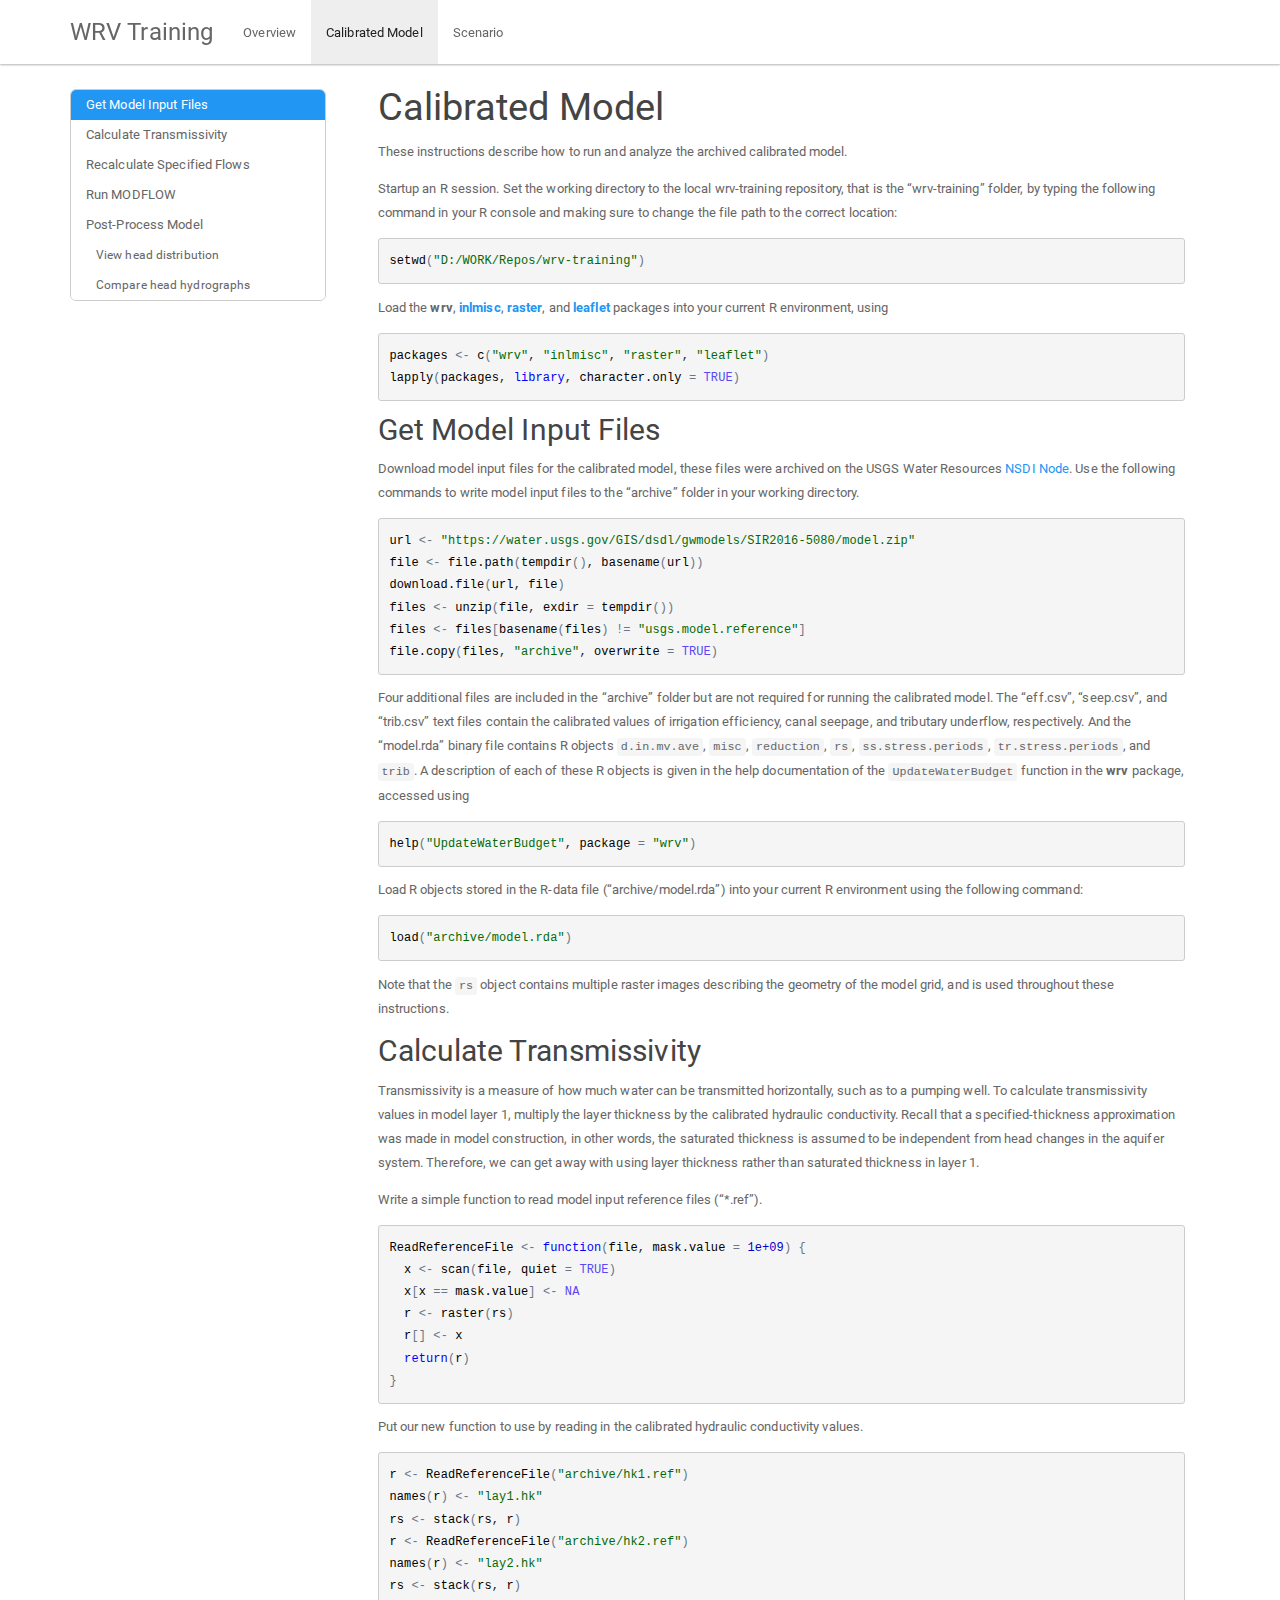
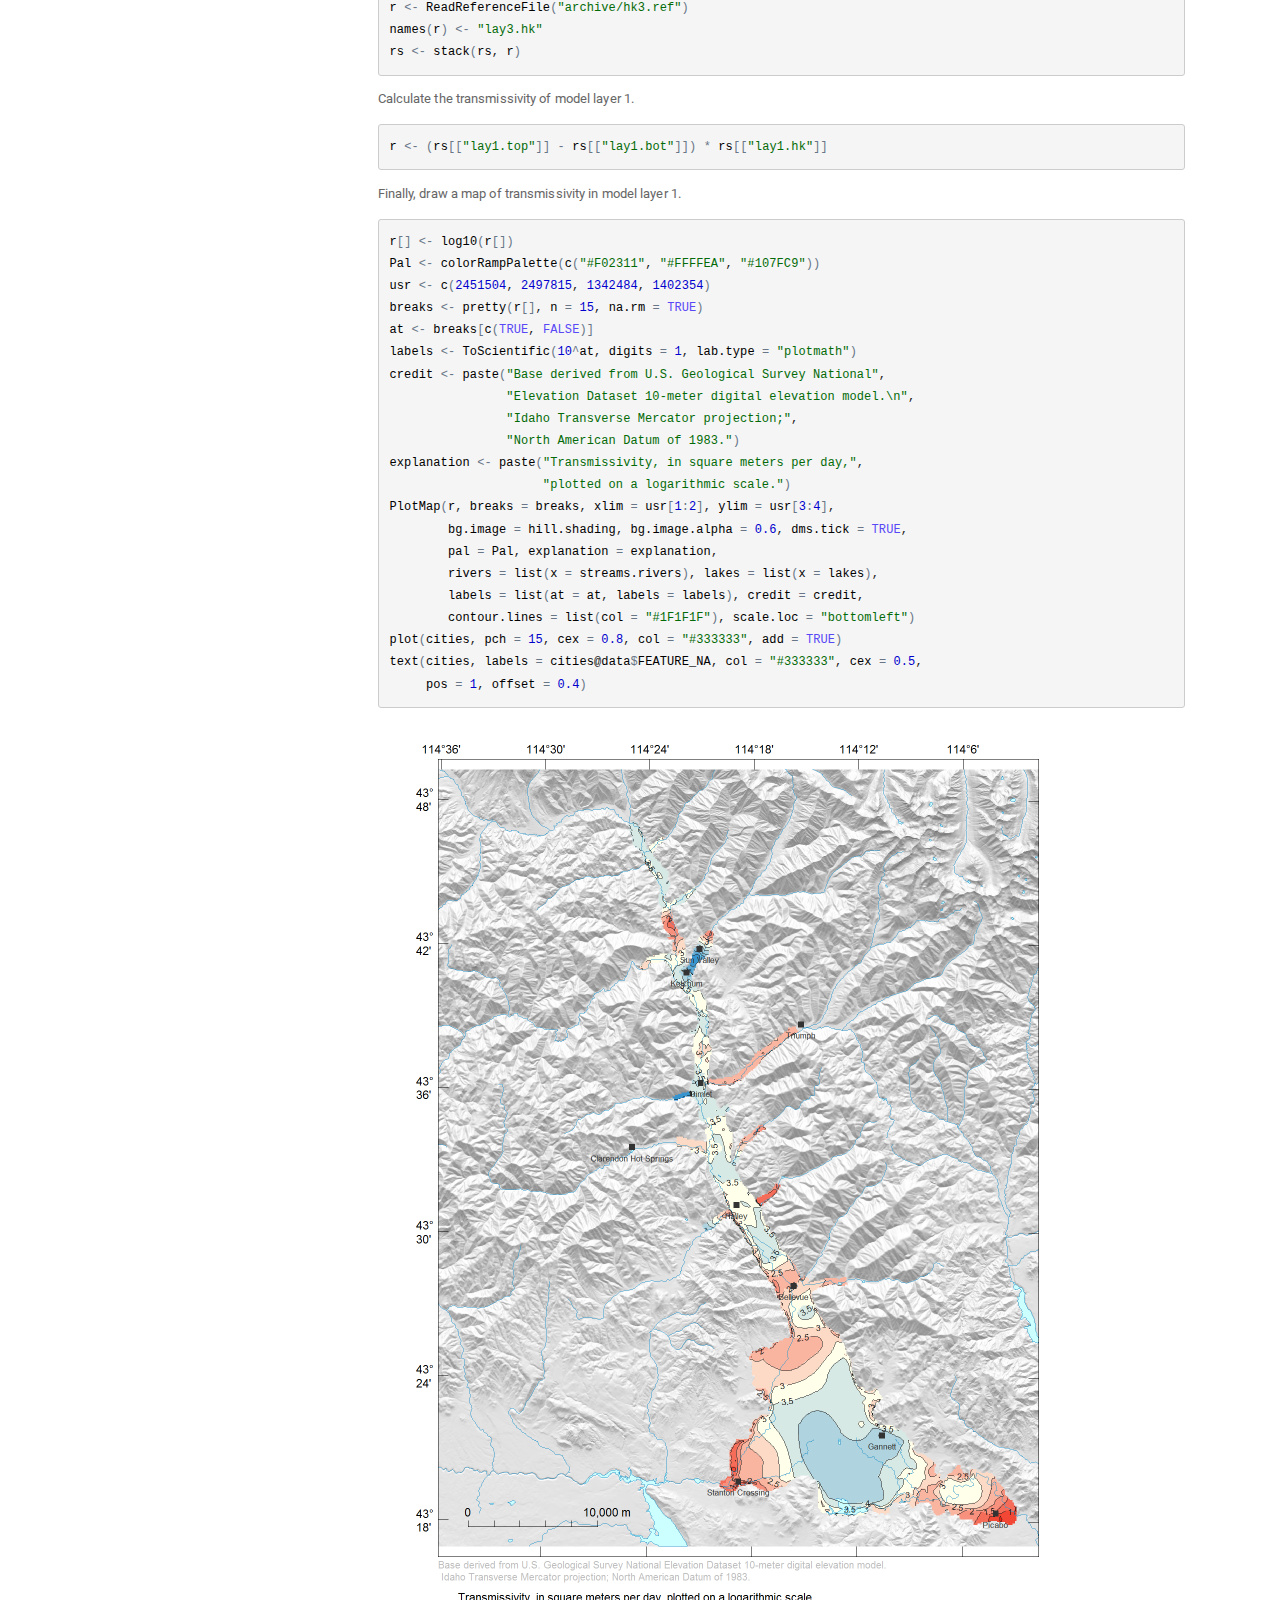
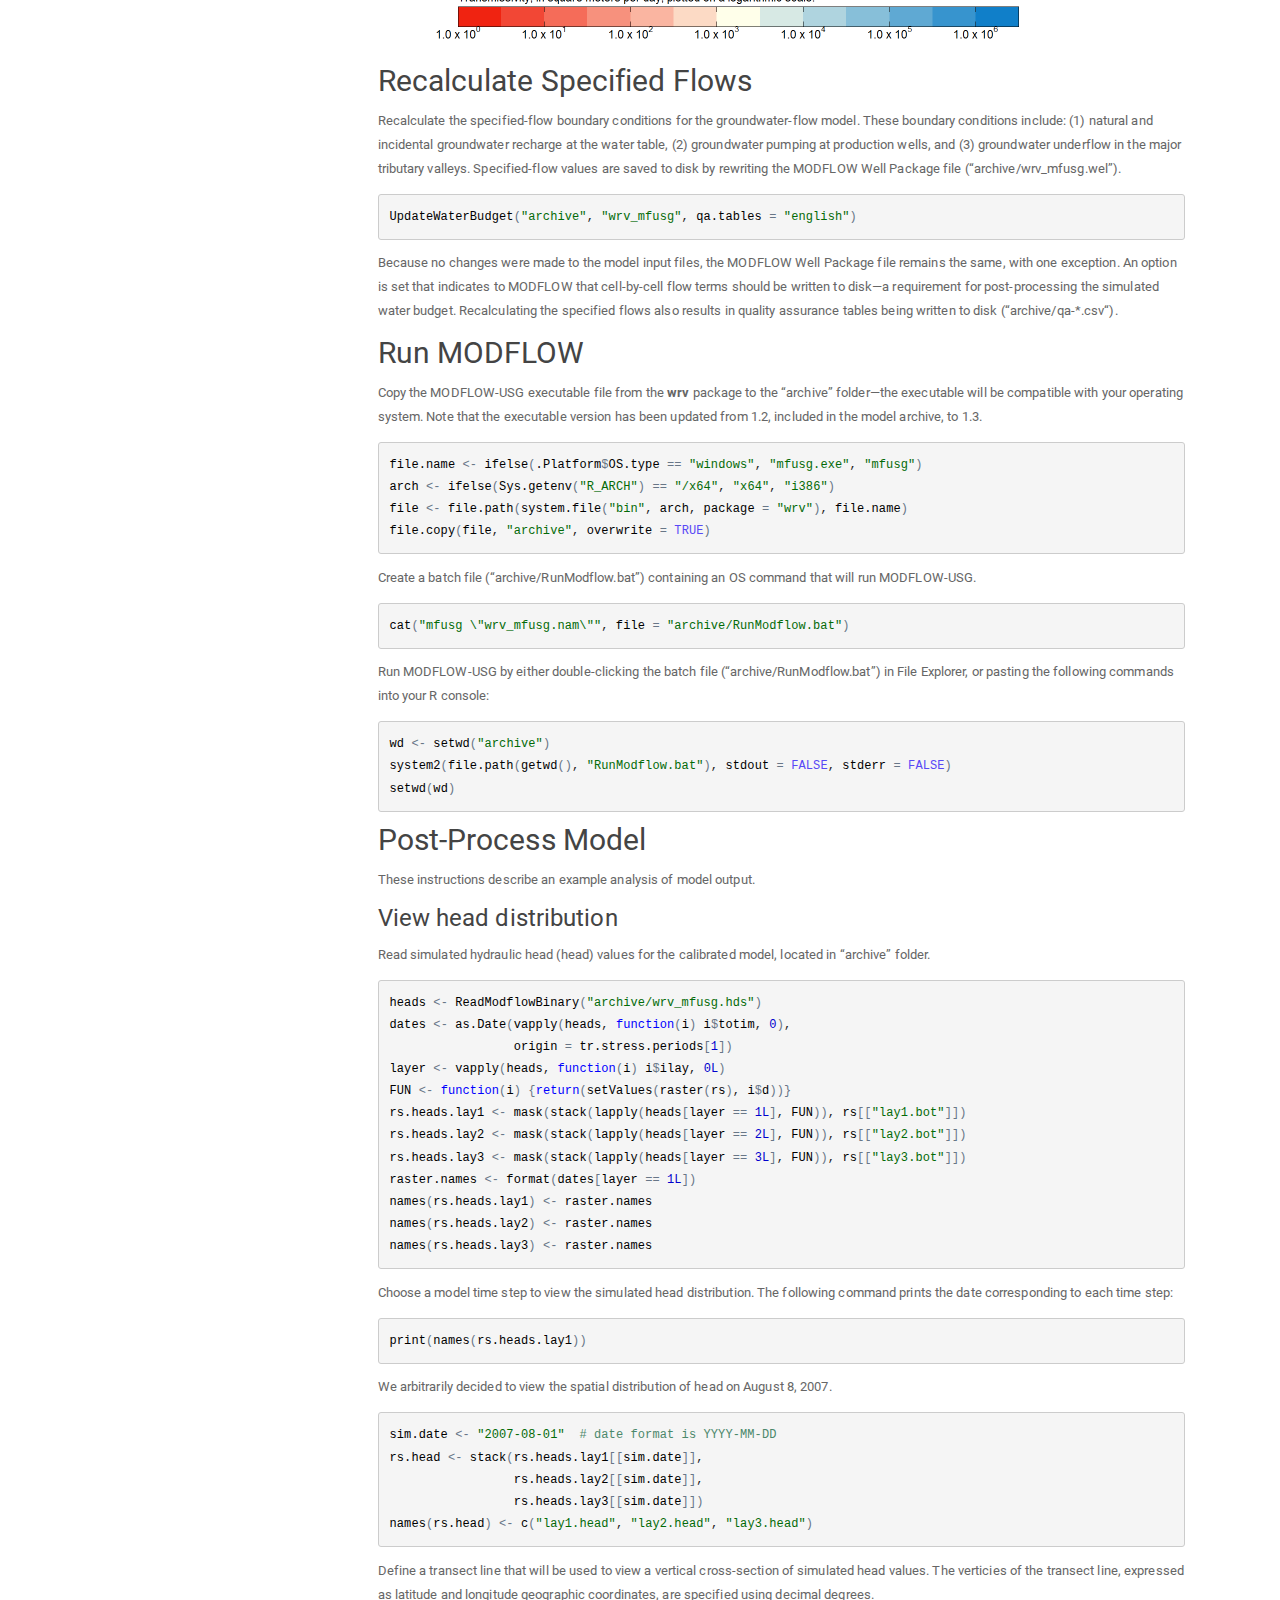
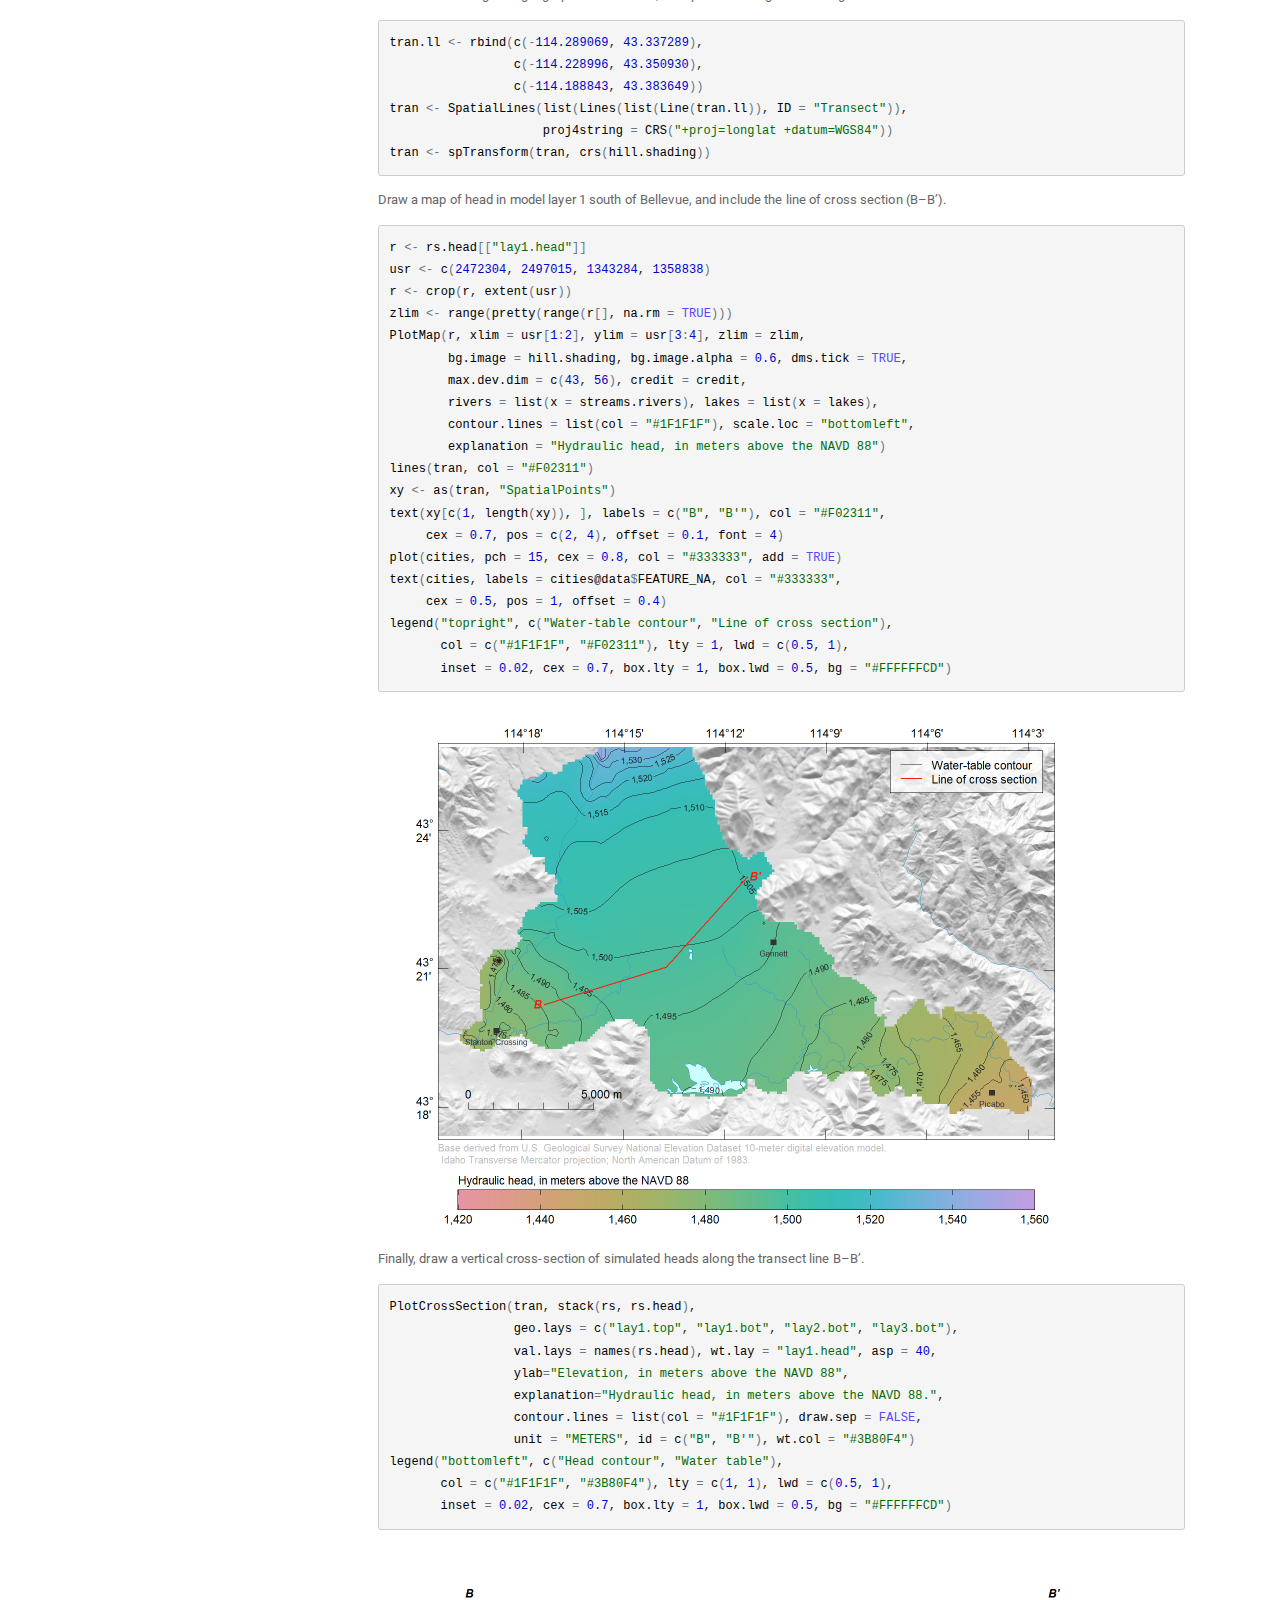
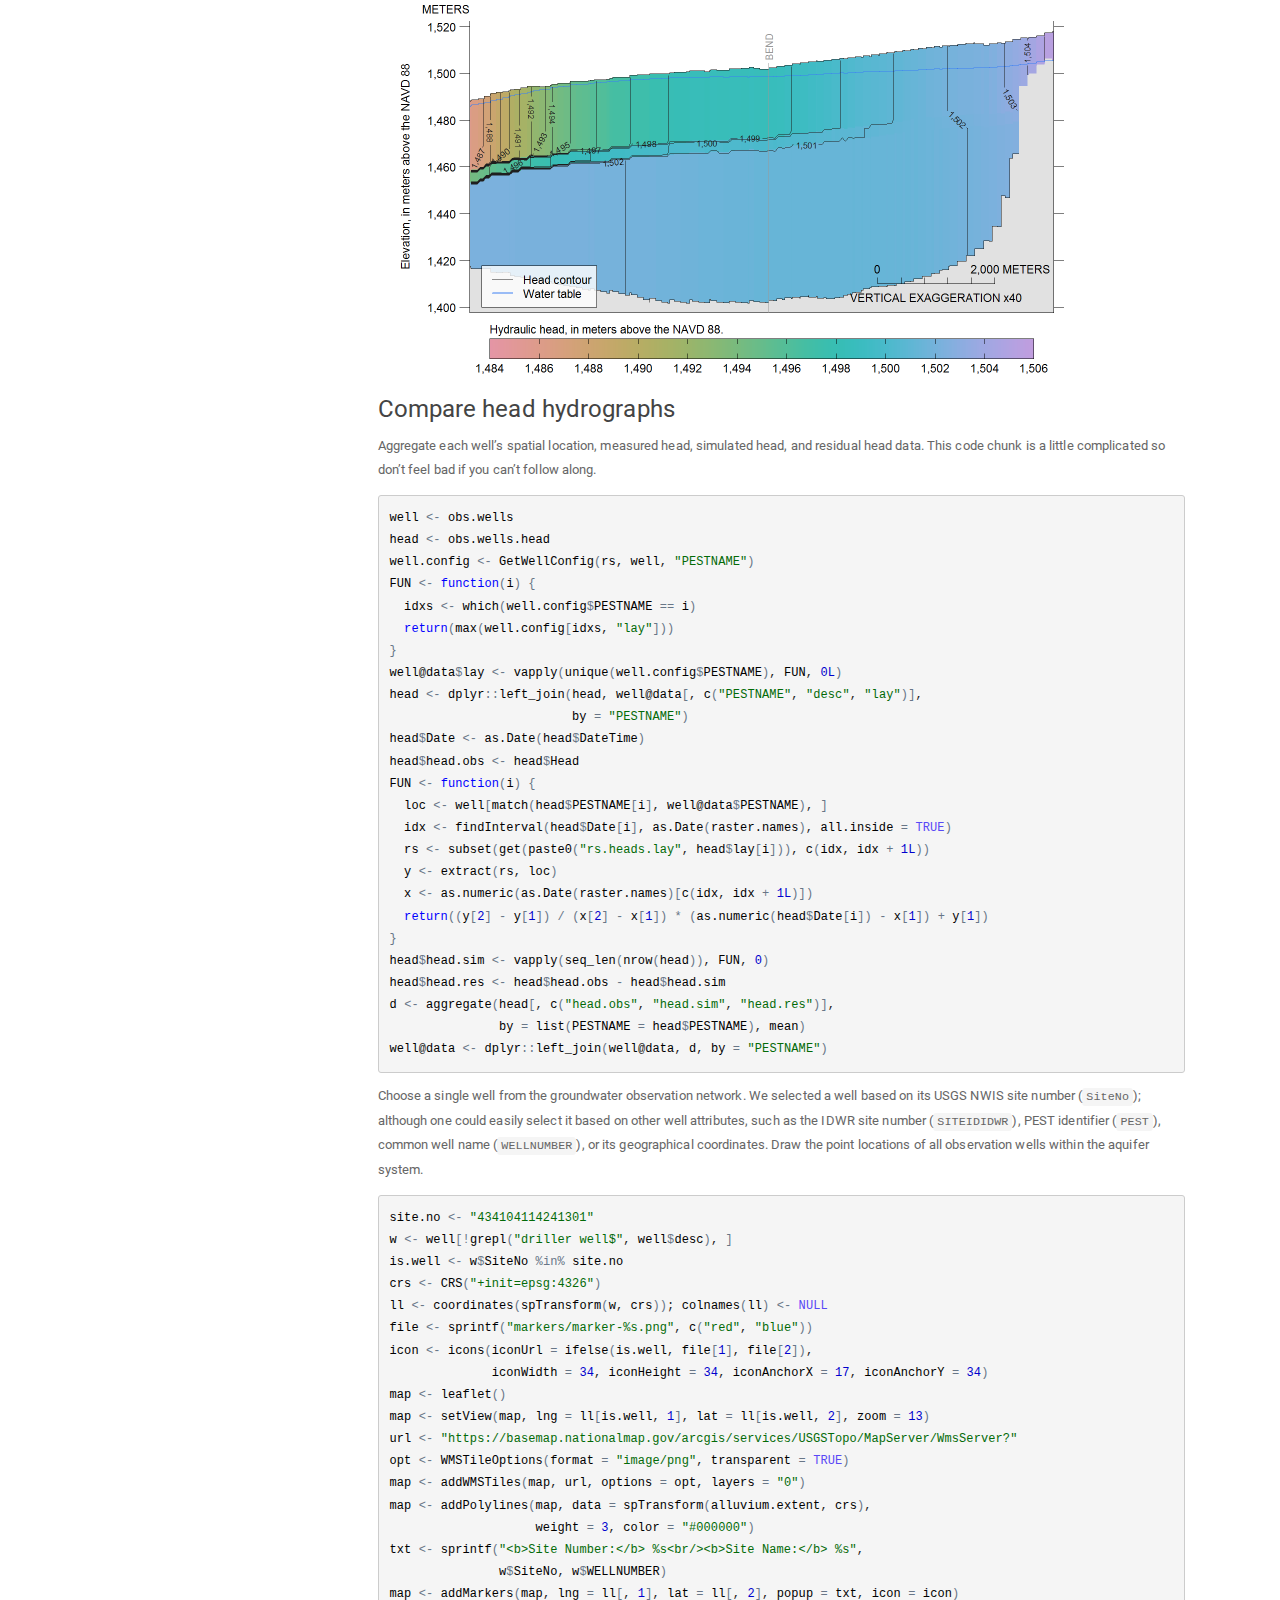
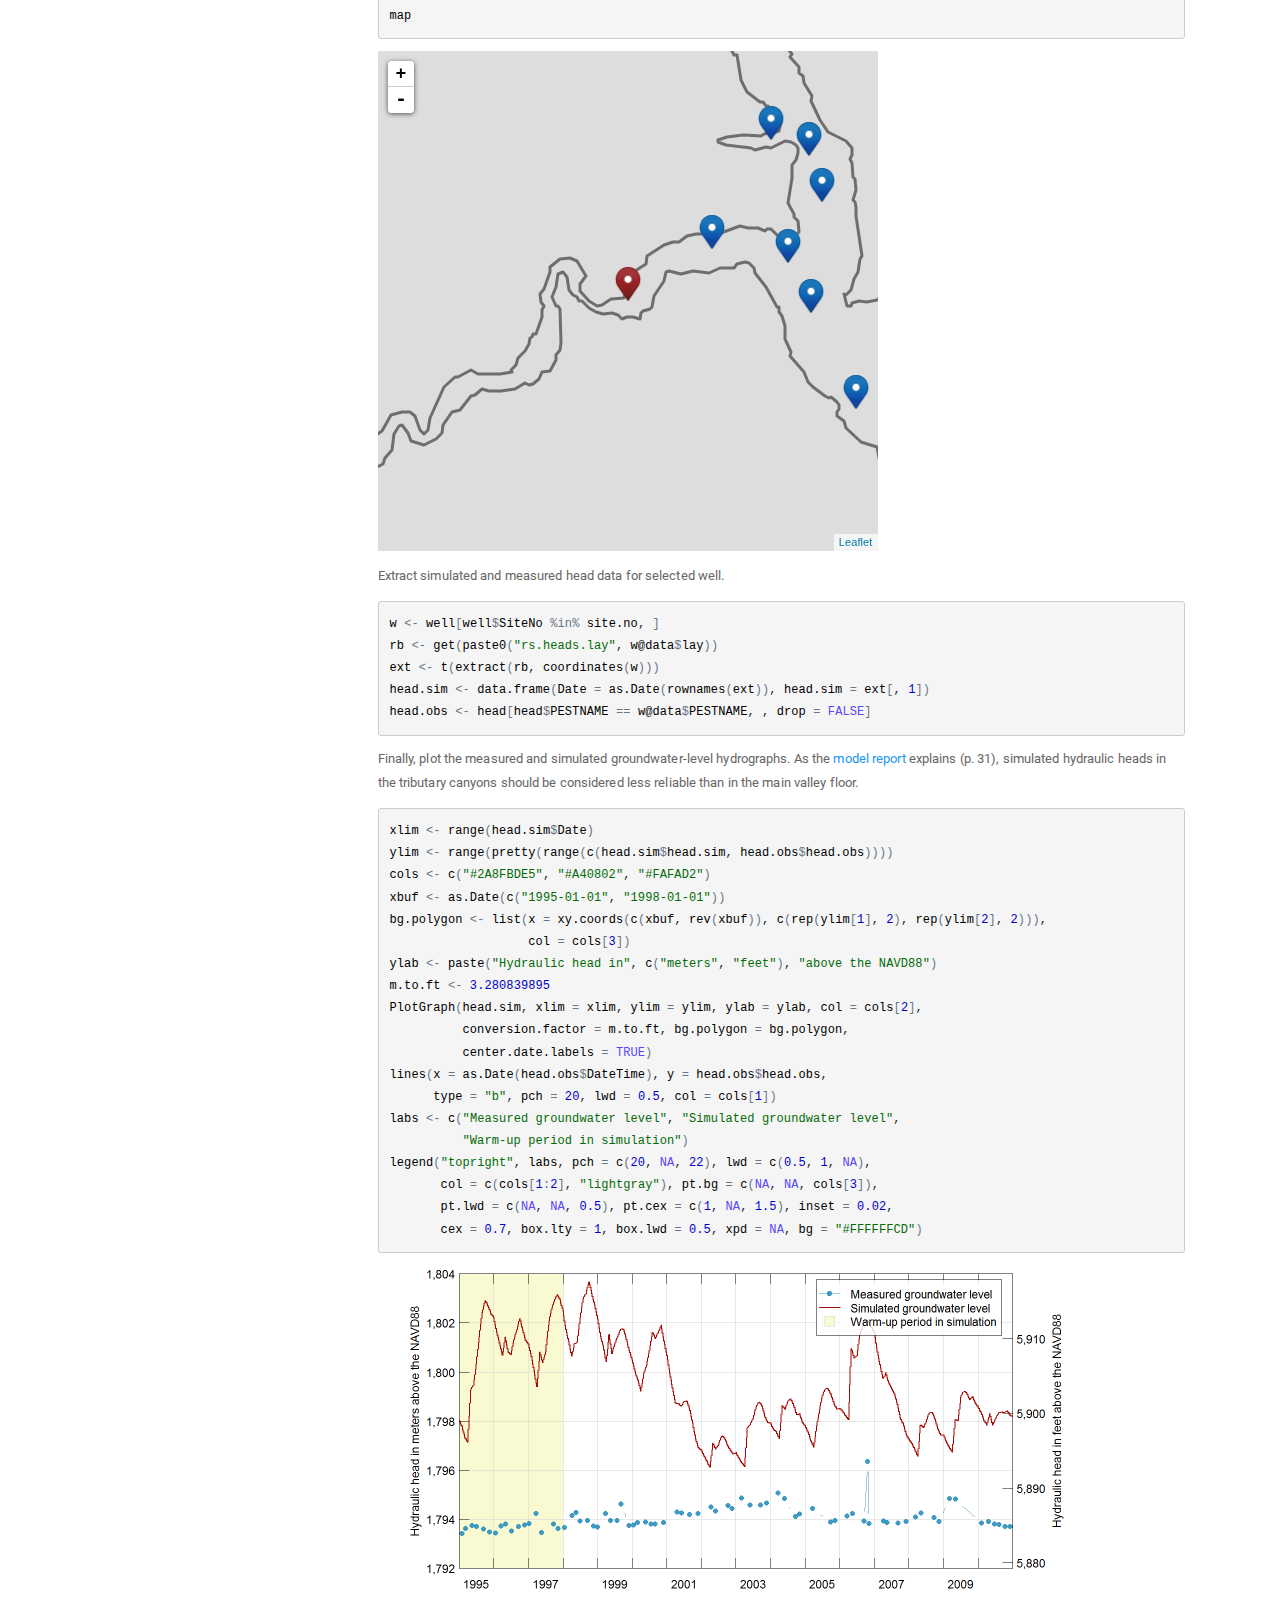
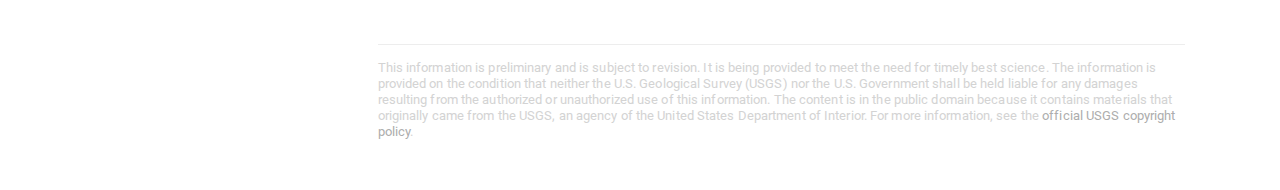
==== commit 16393aa7: "Change http to https" ====
--- a/calib-model.html
+++ b/calib-model.html
@@ -22,17 +22,16 @@
 <script src="site_libs/jqueryui-1.11.4/jquery-ui.min.js"></script>
 <link href="site_libs/tocify-1.9.1/jquery.tocify.css" rel="stylesheet" />
 <script src="site_libs/tocify-1.9.1/jquery.tocify.js"></script>
-<script src="site_libs/htmlwidgets-0.7/htmlwidgets.js"></script>
+<script src="site_libs/navigation-1.1/tabsets.js"></script>
+<link href="site_libs/highlightjs-1.1/textmate.css" rel="stylesheet" />
+<script src="site_libs/highlightjs-1.1/highlight.js"></script>
+<script src="site_libs/htmlwidgets-0.8/htmlwidgets.js"></script>
 <link href="site_libs/leaflet-0.7.3/leaflet.css" rel="stylesheet" />
 <script src="site_libs/leaflet-0.7.3/leaflet.js"></script>
 <link href="site_libs/leafletfix-1.0.0/leafletfix.css" rel="stylesheet" />
 <script src="site_libs/leaflet-binding-1.0.1/leaflet.js"></script>
 
 <style type="text/css">code{white-space: pre;}</style>
-<link rel="stylesheet"
-      href="site_libs/highlight/textmate.css"
-      type="text/css" />
-<script src="site_libs/highlight/highlight.js"></script>
 <style type="text/css">
   pre:not([class]) {
     background-color: white;
@@ -160,7 +159,6 @@
 <div class="container-fluid main-container">
 
 <!-- tabsets -->
-<script src="site_libs/navigation-1.1/tabsets.js"></script>
 <script>
 $(document).ready(function () {
   window.buildTabsets("TOC");
@@ -186,7 +184,7 @@
       theme: "bootstrap3",
       context: '.toc-content',
       hashGenerator: function (text) {
-        return text.replace(/[.\/?&!#<>]/g, '').replace(/\s/g, '_').toLowerCase();
+        return text.replace(/[.\\/?&!#<>]/g, '').replace(/\s/g, '_').toLowerCase();
       },
       ignoreSelector: ".toc-ignore",
       scrollTo: 0
@@ -245,8 +243,9 @@
 }
 
 .tocify-subheader .tocify-item {
-  font-size: 0.9em;
-  padding-left: 5px;
+  font-size: 0.90em;
+  padding-left: 25px;
+  text-indent: 0;
 }
 
 .tocify .list-group-item {
@@ -258,7 +257,6 @@
 }
 .tocify-subheader .tocify-item {
   font-size: 0.95em;
-  padding-left: 10px;
 }
 
 </style>
@@ -321,8 +319,8 @@
 lapply(packages, library, character.only = TRUE)</code></pre>
 <div id="get-model-input-files" class="section level2">
 <h2>Get Model Input Files</h2>
-<p>Download model input files for the calibrated model, these files were archived on the USGS Water Resources <a href="http://dx.doi.org/10.5066/F7C827DT">NSDI Node</a>. Use the following commands to write model input files to the “archive” folder in your working directory.</p>
-<pre class="r"><code>url &lt;- &quot;http://water.usgs.gov/GIS/dsdl/gwmodels/SIR2016-5080/model.zip&quot;
+<p>Download model input files for the calibrated model, these files were archived on the USGS Water Resources <a href="https://dx.doi.org/10.5066/F7C827DT">NSDI Node</a>. Use the following commands to write model input files to the “archive” folder in your working directory.</p>
+<pre class="r"><code>url &lt;- &quot;https://water.usgs.gov/GIS/dsdl/gwmodels/SIR2016-5080/model.zip&quot;
 file &lt;- file.path(tempdir(), basename(url))
 download.file(url, file)
 files &lt;- unzip(file, exdir = tempdir())
@@ -375,7 +373,7 @@
         pal = Pal, explanation = explanation,
         rivers = list(x = streams.rivers), lakes = list(x = lakes),
         labels = list(at = at, labels = labels), credit = credit,
-        contour.lines = list(col = &quot;#1F1F1F&quot;))
+        contour.lines = list(col = &quot;#1F1F1F&quot;), scale.loc = &quot;bottomleft&quot;)
 plot(cities, pch = 15, cex = 0.8, col = &quot;#333333&quot;, add = TRUE)
 text(cities, labels = cities@data$FEATURE_NA, col = &quot;#333333&quot;, cex = 0.5,
      pos = 1, offset = 0.4)</code></pre>
@@ -443,7 +441,7 @@
         bg.image = hill.shading, bg.image.alpha = 0.6, dms.tick = TRUE,
         max.dev.dim = c(43, 56), credit = credit,
         rivers = list(x = streams.rivers), lakes = list(x = lakes),
-        contour.lines = list(col = &quot;#1F1F1F&quot;),
+        contour.lines = list(col = &quot;#1F1F1F&quot;), scale.loc = &quot;bottomleft&quot;,
         explanation = &quot;Hydraulic head, in meters above the NAVD 88&quot;)
 lines(tran, col = &quot;#F02311&quot;)
 xy &lt;- as(tran, &quot;SpatialPoints&quot;)
@@ -508,7 +506,7 @@
               iconWidth = 34, iconHeight = 34, iconAnchorX = 17, iconAnchorY = 34)
 map &lt;- leaflet()
 map &lt;- setView(map, lng = ll[is.well, 1], lat = ll[is.well, 2], zoom = 13)
-url &lt;- &quot;http://basemap.nationalmap.gov/arcgis/services/USGSTopo/MapServer/WmsServer?&quot;
+url &lt;- &quot;https://basemap.nationalmap.gov/arcgis/services/USGSTopo/MapServer/WmsServer?&quot;
 opt &lt;- WMSTileOptions(format = &quot;image/png&quot;, transparent = TRUE)
 map &lt;- addWMSTiles(map, url, options = opt, layers = &quot;0&quot;)
 map &lt;- addPolylines(map, data = spTransform(alluvium.extent, crs),
@@ -517,8 +515,8 @@
                w$SiteNo, w$WELLNUMBER)
 map &lt;- addMarkers(map, lng = ll[, 1], lat = ll[, 2], popup = txt, icon = icon)
 map</code></pre>
-<div id="htmlwidget-137bfca31f84b97aeb82" style="width:500px;height:500px;" class="leaflet html-widget"></div>
-<script type="application/json" data-for="htmlwidget-137bfca31f84b97aeb82">{"x":{"setView":[[43.6843509134744,-114.404498413367],13,[]],"calls":[{"method":"addWMSTiles","args":["http://basemap.nationalmap.gov/arcgis/services/USGSTopo/MapServer/WmsServer?",null,null,{"styles":"","format":"image/png","transparent":true,"version":"1.1.1","crs":null,"layers":"0"}]},{"method":"addPolylines","args":[[[{"lng":[-114.309846299334,-114.30937698905,-114.30847747734,-114.308047275955,-114.307636629199,-114.306867742068,-114.305866545941,-114.305178223659,-114.304164512763,-114.30338604107,-114.302701790748,-114.301982450564,-114.301157841042,-114.300245507358,-114.299140180161,-114.298157667164,-114.297585704205,-114.296676177641,-114.295890167068,-114.295216443568,-114.294800980826,-114.294452890515,-114.294295688348,-114.294037427455,-114.293700565768,-114.293161587067,-114.292375576224,-114.291656937701,-114.290736181923,-114.29009614483,-114.289119245836,-114.288063746025,-114.287210363389,-114.286053804821,-114.285009533332,-114.283954033187,-114.283459969326,-114.282357682645,-114.28105348654,-114.280308231785,-114.279509744788,-114.27844509539,-114.277966002866,-114.278099083764,-114.279376662319,-114.281346263009,-114.282756923371,-114.283209398932,-114.282836770855,-114.281667012974,-114.280918149339,-114.280044475208,-114.279404820989,-114.279373618479,-114.279170801353,-114.278016303291,-114.277033419776,-114.275941327064,-114.276190948334,-114.276752596084,-114.278094310062,-114.279202004146,-114.280496914065,-114.281346259489,-114.283076315783,-114.283848187161,-114.285155503021,-114.286491721604,-114.287322647215,-114.288355689849,-114.289321360172,-114.290511605229,-114.292061169316,-114.293105440775,-114.294385515455,-114.2956838366,-114.29689443312,-114.297912035943,-114.298684010416,-114.299280536103,-114.299877061777,-114.300315683664,-114.300929754413,-114.301674034608,-114.302187147581,-114.303238403542,-114.304126964979,-114.305055417914,-114.305544283007,-114.306150475916,-114.307030433441,-114.307323752394,-114.307323751938,-114.307460633941,-114.308008162907,-114.30830148193,-114.3088680301,-114.309514867305,-114.309858563402,-114.310090892001,-114.310343582446,-114.310618896047,-114.310950191219,-114.311120235962,-114.311289469001,-114.311433842983,-114.312548100906,-114.312828320799,-114.312914316039,-114.313145507714,-114.313515076535,-114.313684542186,-114.313781743553,-114.314547144394,-114.315103373818,-114.316212968802,-114.31620964148,-114.317023348235,-114.317601806218,-114.317694549945,-114.317689896182,-114.317572725962,-114.317065428672,-114.317087264958,-114.316734655318,-114.316404428615,-114.315510674158,-114.315011290685,-114.314596782615,-114.314248466403,-114.313576298668,-114.312995450924,-114.312537354336,-114.311757177779,-114.310980875707,-114.310503031883,-114.310501065718,-114.310496567409,-114.309914123342,-114.309649016832,-114.308632438935,-114.308588009462,-114.307769532747,-114.306991759218,-114.306216877268,-114.305065199898,-114.30464291707,-114.304428265087,-114.303941089478,-114.303163795844,-114.302848553604,-114.302125755613,-114.302074377788,-114.302073408614,-114.301258586161,-114.300183624895,-114.299907381694,-114.299198289028,-114.298719402252,-114.297884974636,-114.297648076567,-114.297196694948,-114.29684982938,-114.295692741133,-114.294085909057,-114.291916685785,-114.290329939073,-114.288613122126,-114.286540368888,-114.284726112309,-114.283119280349,-114.281673131768,-114.280528264171,-114.279805189995,-114.278579981114,-114.277816736311,-114.277274430723,-114.277013321252,-114.276732126147,-114.27633268792,-114.275507556626,-114.274852305419,-114.273905830974,-114.272595327439,-114.270872257429,-114.268736621564,-114.266334031345,-114.26453815593,-114.262815086248,-114.261019210817,-114.260485301034,-114.262014221453,-114.264586691605,-114.265872926689,-114.267062087401,-114.26895503724,-114.269828706247,-114.269391871096,-114.269634556622,-114.270241271307,-114.27150323801,-114.272571055641,-114.273177769981,-114.273940253611,-114.273940252969,-114.27424153378,-114.274623156031,-114.27520563219,-114.275647510262,-114.276912890212,-114.277776562047,-114.278680404739,-114.279985955517,-114.280889798423,-114.281833812127,-114.282838082166,-114.283500900308,-114.284364572302,-114.285409013124,-114.285931233536,-114.286091916418,-114.286855161593,-114.287598321404,-114.288261139491,-114.289305580442,-114.289687202994,-114.289727373395,-114.289827800327,-114.289888056362,-114.290972668112,-114.291535059266,-114.291916681804,-114.292418816241,-114.292579499266,-114.292720096983,-114.292880780206,-114.292900865499,-114.292966733106,-114.292695711576,-114.292103327539,-114.292065278937,-114.291826194104,-114.291666724337,-114.291666652482,-114.291496871791,-114.291290801687,-114.291290091948,-114.291182817946,-114.290478166804,-114.290446524224,-114.290061709183,-114.289534727504,-114.289544866441,-114.289458630932,-114.289167105876,-114.288805534883,-114.288330672054,-114.288297164611,-114.28828359209,-114.288283522413,-114.288283557173,-114.28830394977,-114.28791622011,-114.287481544591,-114.285923935525,-114.285854780694,-114.285449661187,-114.285007518993,-114.284719726293,-114.284696791769,-114.284693878338,-114.284714421463,-114.284834809333,-114.284880568444,-114.284443160796,-114.284403669047,-114.284378748793,-114.28406899629,-114.28405883578,-114.284075231888,-114.283947944704,-114.283788184907,-114.283634122298,-114.283383953964,-114.282863820895,-114.282879898461,-114.282656415749,-114.282117196661,-114.281932240151,-114.280460128282,-114.280411429628,-114.280407932799,-114.279642984691,-114.279636170545,-114.279630643765,-114.278773621113,-114.278073530281,-114.278069751048,-114.278060277584,-114.278053210953,-114.277400097709,-114.276765384938,-114.276260451183,-114.275883646604,-114.275702142408,-114.275229037677,-114.274829234433,-114.274610222316,-114.274742726704,-114.274999168571,-114.275051939203,-114.275166587856,-114.274898763805,-114.273493405761,-114.272880371895,-114.272896125859,-114.27288999301,-114.272736861625,-114.271621039392,-114.270397118831,-114.269929292232,-114.269525424188,-114.268942709258,-114.268759859679,-114.268415645759,-114.267887652824,-114.267557729238,-114.267557037758,-114.267440936523,-114.267420138612,-114.265673530107,-114.265219635858,-114.264958832979,-114.264372936513,-114.264008107374,-114.263639708033,-114.26336011963,-114.262751348473,-114.262569616168,-114.262454506946,-114.262021824724,-114.261535073048,-114.261311649034,-114.260980702943,-114.260846815237,-114.260582456675,-114.259671321804,-114.259514574707,-114.259475328682,-114.25935918274,-114.259111473469,-114.25912376918,-114.259123974624,-114.259432507013,-114.259058523936,-114.258457572404,-114.258154727856,-114.258101480322,-114.258095959288,-114.257874650409,-114.257486763878,-114.257184203821,-114.256418323436,-114.256265929073,-114.255874305977,-114.255740091975,-114.255616480436,-114.255569715262,-114.254918560857,-114.254703748858,-114.25470354129,-114.254368200653,-114.254107174254,-114.253803603318,-114.253453458407,-114.25345331375,-114.252713464479,-114.251716759722,-114.250942194506,-114.249879419419,-114.249086841215,-114.248348302374,-114.247789895079,-114.247357579829,-114.246853211781,-114.246206179738,-114.245664344399,-114.245018753355,-114.244292463386,-114.243692986026,-114.243035866695,-114.241906082448,-114.241133678968,-114.240395860581,-114.239646513701,-114.239081621574,-114.238574371772,-114.238170877536,-114.237698212679,-114.237179434253,-114.236868830327,-114.236762855311,-114.23642532711,-114.23569918704,-114.235302609961,-114.234444896584,-114.234020651221,-114.233384282935,-114.232812474033,-114.232185328879,-114.231539737747,-114.231078601489,-114.230543683304,-114.230036433108,-114.229086492098,-114.228791365272,-114.228736029395,-114.228404011153,-114.227795310804,-114.22718661066,-114.226559464405,-114.226411900154,-114.226642468044,-114.227490959191,-114.227776863414,-114.228164217334,-114.228920480787,-114.229630631065,-114.230064098946,-114.230875698916,-114.231392171519,-114.23187175324,-114.232129989416,-114.23269257584,-114.232996925554,-114.233409642418,-114.233594096603,-114.23393994881,-114.234585540017,-114.23545017093,-114.235830608229,-114.235726851833,-114.235911305993,-114.236372442358,-114.236787465194,-114.237283186642,-114.237790436815,-114.237997948076,-114.2381362888,-114.238943277569,-114.23948511299,-114.240153760847,-114.240787823563,-114.241364244266,-114.242148176567,-114.242632369877,-114.242989750406,-114.243178527715,-114.24346673774,-114.243863026796,-114.244565539187,-114.244799709826,-114.245049083053,-114.245909636529,-114.247161291774,-114.248020156866,-114.248721909985,-114.248458289468,-114.246988709205,-114.244202781925,-114.242288786135,-114.239396525599,-114.237120997082,-114.233441871491,-114.229273614037,-114.227125685385,-114.225594488463,-114.223404026047,-114.220554298182,-114.218448902033,-114.217066571356,-114.215811840864,-114.214110511528,-114.212770714434,-114.210877984783,-114.209453120766,-114.207156325519,-114.204434197733,-114.201627003237,-114.199861873252,-114.197735210599,-114.198288142333,-114.199394006273,-114.201010269387,-114.202711599363,-114.204604328756,-114.206964923662,-114.209431851779,-114.211579780401,-114.213110976639,-114.214578373645,-114.216683769461,-114.217704567578,-114.219533497586,-114.221468760608,-114.222787291337,-114.223723022638,-114.224850153905,-114.226296283983,-114.228231546578,-114.230039209112,-114.232655003704,-114.235334598138,-114.236522640217,-114.238501392662,-114.240416522984,-114.24223782849,-114.243959697487,-114.244488001256,-114.244524261439,-114.244200140561,-114.243854892115,-114.243434088539,-114.243668496044,-114.243785512398,-114.243800955953,-114.243599842279,-114.243423908488,-114.24342477161,-114.243074241406,-114.242892029565,-114.242595835359,-114.242418092625,-114.242070667929,-114.241430531848,-114.240948521333,-114.240555172266,-114.240564808345,-114.24059257515,-114.240695514908,-114.240781661425,-114.241158183467,-114.241280639913,-114.24149492369,-114.241329772383,-114.240341668118,-114.239686335736,-114.239685147315,-114.23923605086,-114.238616348628,-114.238225016486,-114.238073104038,-114.237711191434,-114.237710988856,-114.237709939051,-114.237484839692,-114.237231312066,-114.236293445491,-114.235644392673,-114.234915330799,-114.234746925429,-114.233946108298,-114.233312954252,-114.232346578384,-114.232087511396,-114.231682465358,-114.23122177633,-114.231180563218,-114.230531784901,-114.23010316059,-114.23012929119,-114.229909820745,-114.22939547051,-114.229012679827,-114.228688730748,-114.227582422132,-114.227127629643,-114.226847356563,-114.226843872206,-114.226530851251,-114.226488151492,-114.225095300647,-114.223336062669,-114.221409537392,-114.217989480046,-114.216105618941,-114.216525574592,-114.216340655715,-114.215648430286,-114.215372188668,-114.214882398217,-114.214532467282,-114.213972378318,-114.213339619549,-114.212918945647,-114.212549911282,-114.212417306253,-114.212230566255,-114.212230368705,-114.212229309131,-114.212060774999,-114.211968235351,-114.211873966738,-114.211806476462,-114.210987483473,-114.210973331265,-114.210996501412,-114.211105886275,-114.211191822971,-114.211049149493,-114.210787274027,-114.210799613481,-114.210847599971,-114.210953751108,-114.211407279728,-114.211394527391,-114.211394462451,-114.211394501857,-114.21140426711,-114.211301526834,-114.211299572306,-114.211298871435,-114.211035046272,-114.209725073851,-114.209349094549,-114.208438058851,-114.208309175654,-114.20830563339,-114.208294552489,-114.208284266695,-114.208274817236,-114.208266246954,-114.2082642286,-114.207362693607,-114.207359405788,-114.205886626193,-114.205064714192,-114.205059007478,-114.205245480066,-114.205699559304,-114.205819877325,-114.205820911359,-114.205821098124,-114.205945486276,-114.206061968113,-114.205930310466,-114.205817322145,-114.205022748776,-114.204825827639,-114.204699647956,-114.204699460082,-114.204698407455,-114.204432107492,-114.204197708297,-114.204076413001,-114.204076223547,-114.20407517257,-114.203892851359,-114.203624198701,-114.203243414814,-114.202813022911,-114.201877836514,-114.20114719983,-114.200365885097,-114.20036505182,-114.199470016034,-114.198558820328,-114.197644898616,-114.196295702228,-114.19629515336,-114.195951245963,-114.194958586402,-114.194487784951,-114.194175167566,-114.193418910024,-114.191762928652,-114.190370818949,-114.188626895684,-114.188614111156,-114.188605648974,-114.185750250667,-114.183257243847,-114.179647964813,-114.176968912406,-114.17432706923,-114.172466615495,-114.171796850908,-114.171982893847,-114.174587526725,-114.179313076642,-114.180243303217,-114.181566800834,-114.181591197235,-114.181707008841,-114.182066246377,-114.18250957144,-114.182521513912,-114.182501250991,-114.182512672542,-114.182104900457,-114.182033662839,-114.182034210022,-114.182152224207,-114.182222105544,-114.182279432646,-114.182450764656,-114.182549257699,-114.18255114148,-114.182796968617,-114.183236222902,-114.183714525775,-114.184861597844,-114.185219505395,-114.185221925556,-114.185579199461,-114.185604080246,-114.1853216619,-114.185316490838,-114.185320265539,-114.185318635025,-114.185208052094,-114.185114952598,-114.185028124523,-114.184993631509,-114.184477357656,-114.184469020502,-114.184436481016,-114.184449406786,-114.184487164622,-114.184584334543,-114.184272826041,-114.184185308809,-114.184154145058,-114.184154002852,-114.184154256177,-114.184235691525,-114.18367400281,-114.182224493856,-114.181069739182,-114.181043105238,-114.181017410222,-114.181016200116,-114.180956471634,-114.180903406767,-114.180716028966,-114.180660543197,-114.180594735975,-114.180517706397,-114.180429786275,-114.180331354755,-114.180222832,-114.180104682316,-114.179977406256,-114.179841553293,-114.179697717048,-114.179546489409,-114.17938853806,-114.179224532121,-114.179055173795,-114.178881182547,-114.178703312488,-114.1785223192,-114.17833898659,-114.178154090534,-114.177968424201,-114.177782783776,-114.177597963784,-114.177412764007,-114.177322065826,-114.177205407555,-114.177137034912,-114.176778987713,-114.17660630304,-114.176433821789,-114.176102880131,-114.176013709287,-114.175272278818,-114.175018331882,-114.174834991583,-114.174650099983,-114.174464434433,-114.174278795867,-114.17409397564,-114.17391077288,-114.173729956622,-114.173549812313,-114.17348902621,-114.173343375495,-114.173166642439,-114.172997609497,-114.172822952769,-114.172759080767,-114.16980532053,-114.165932095978,-114.164975263164,-114.164907767933,-114.164879292064,-114.164835512328,-114.164715468975,-114.164550591482,-114.164343703464,-114.164098343193,-114.163818709669,-114.163509586654,-114.16317626824,-114.162824445054,-114.162460145731,-114.162089607341,-114.161719163254,-114.161502199014,-114.161399263324,-114.161046058168,-114.15792172358,-114.154644850533,-114.153854657208,-114.153804769447,-114.153776305853,-114.153772618346,-114.15378692591,-114.153792659269,-114.153786241927,-114.153767695983,-114.153737103497,-114.153694593967,-114.15364035212,-114.153574608476,-114.153497645651,-114.153409790415,-114.153311423225,-114.15320296396,-114.153084871911,-114.152957661611,-114.15282187119,-114.152676524686,-114.152601808959,-114.152543534048,-114.15249412004,-114.152466528686,-114.152434138115,-114.152332689562,-114.152282217379,-114.152249007909,-114.152170747323,-114.152082896544,-114.151984533936,-114.151876079357,-114.151757992075,-114.15162919922,-114.151571558119,-114.151525857988,-114.151394068812,-114.151352298124,-114.151329996585,-114.151286980359,-114.151286505599,-114.15128591064,-114.151259898221,-114.151217216273,-114.15116298238,-114.151020293097,-114.15083409093,-114.150607559459,-114.150344577826,-114.150049644765,-114.149725476895,-114.149621797985,-114.149558085122,-114.149418955503,-114.149307336145,-114.14917113383,-114.149027365693,-114.148876213543,-114.148718327362,-114.148481546047,-114.148336525588,-114.148292005275,-114.147727248473,-114.147594421619,-114.147458230416,-114.147314466992,-114.147005436239,-114.146715126883,-114.146604185306,-114.14655873612,-114.146498029803,-114.146498850458,-114.146637222972,-114.14682169832,-114.147191509214,-114.147399866154,-114.147380682022,-114.147253400066,-114.147110742662,-114.146890607832,-114.146728948941,-114.146576591438,-114.146350101501,-114.146087165598,-114.14579228012,-114.145470488207,-114.145212946111,-114.145133574093,-114.145083933021,-114.144936485347,-114.144673555626,-114.144378679278,-114.144056894568,-114.143713271277,-114.143476940708,-114.143395367845,-114.142781369792,-114.142050912815,-114.142037488813,-114.14030139647,-114.140293373602,-114.138673234804,-114.138132338384,-114.135658378318,-114.13059108045,-114.130584078029,-114.13057540991,-114.126138869183,-114.125411892903,-114.125376302042,-114.125363585973,-114.125386291188,-114.125398887179,-114.125415489957,-114.125501604482,-114.125563010632,-114.125662743167,-114.125832514437,-114.125909682726,-114.126001190521,-114.126035358091,-114.126149795615,-114.126395459346,-114.12668844791,-114.126883572511,-114.126955422192,-114.126979131832,-114.126954296407,-114.126881341475,-114.126765900794,-114.126629106511,-114.126464465834,-114.126257823102,-114.126012712391,-114.125777632271,-114.1250321914,-114.124710531862,-114.124367469697,-114.124008862787,-114.123638862198,-114.123384467217,-114.123011352502,-114.122643500555,-114.122285183633,-114.121940697864,-114.121762970832,-114.121699128872,-114.121607966664,-114.121421250819,-114.121234054134,-114.12106864409,-114.120983691653,-114.120907236376,-114.120860246994,-114.120583377058,-114.12057072073,-114.120586339844,-114.120774981004,-114.120909270082,-114.121050785438,-114.12114631048,-114.121185595381,-114.121240110773,-114.121288013766,-114.121287474949,-114.12123850419,-114.121141940148,-114.120999437462,-114.120813431786,-114.120587106476,-114.120324338729,-114.120029618924,-114.11970798737,-114.119364956851,-114.119006387846,-114.11863842221,-114.118267348968,-114.118080625017,-114.11782617892,-114.117643483277,-114.117292271343,-114.116959694585,-114.116651443523,-114.116372792615,-114.116128513498,-114.115969234112,-114.11589424132,-114.115307659349,-114.115032592929,-114.114493151422,-114.114512488028,-114.11392372755,-114.113628835517,-114.11348433914,-114.113365985917,-114.113160237434,-114.113072942787,-114.112931394962,-114.11287774307,-114.112835238036,-114.112814344232,-114.112796084351,-114.112742713748,-114.11266001287,-114.111491864976,-114.110690260206,-114.110345004803,-114.110023862935,-114.109729742993,-114.109467670319,-114.109273618333,-114.108786219661,-114.108731082369,-114.108677577432,-114.108614437198,-114.108142946777,-114.107797680282,-114.107507386031,-114.10721546341,-114.106284042669,-114.106283318711,-114.106043767504,-114.105781670773,-114.105556123249,-114.105370965287,-114.105229373577,-114.105133771337,-114.105103758223,-114.105085792036,-114.105079870408,-114.105081269263,-114.105063113708,-114.105023262039,-114.104972721523,-114.104922714563,-114.104813437041,-114.104715593063,-114.104628273009,-114.104551859754,-114.104486676177,-114.104432332538,-114.104413109382,-114.104381533068,-114.104339169101,-114.104262866094,-114.104135446264,-114.103949429442,-114.103766151064,-114.103585380705,-114.103407776572,-114.103234085235,-114.103009792104,-114.10290359927,-114.102839749029,-114.102760422353,-114.10268948342,-114.102588835416,-114.102538437345,-114.102428921231,-114.102310960546,-114.102048205401,-114.101753486743,-114.101494136715,-114.101435933036,-114.101389032366,-114.10136560494,-114.10138335752,-114.101473242845,-114.101551360813,-114.10159935582,-114.101598904403,-114.101550014926,-114.101453524662,-114.101311086988,-114.101222413289,-114.101155526303,-114.101131690975,-114.100953246965,-114.100748827392,-114.100605232117,-114.100322384569,-114.100114905381,-114.099869882133,-114.099590576241,-114.099281765854,-114.098948736563,-114.098597180322,-114.098233119606,-114.0978627827,-114.097492505815,-114.097128614715,-114.096777336362,-114.096443509697,-114.096268598423,-114.096145279615,-114.096035422703,-114.095909530117,-114.095733389901,-114.095555373993,-114.095313253994,-114.095102236475,-114.094924458305,-114.094784614179,-114.094719226878,-114.094677026944,-114.094090514136,-114.093928339213,-114.092830694163,-114.091741606823,-114.091227210787,-114.091283038641,-114.091485908032,-114.091498251467,-114.091487706419,-114.091451975242,-114.091410012238,-114.091379969981,-114.091361738235,-114.091345261577,-114.091338148262,-114.091317512422,-114.091281787198,-114.09121970842,-114.091095481976,-114.089726626756,-114.088655939033,-114.087446459305,-114.087153543694,-114.086927318743,-114.08666462052,-114.086369968081,-114.086048378564,-114.085705370365,-114.085346805152,-114.084978823169,-114.08467847213,-114.083737221426,-114.083665111421,-114.0836334543,-114.083570378774,-114.083510282431,-114.08333824513,-114.083164420567,-114.082805859609,-114.082434894323,-114.082302585656,-114.082213613278,-114.082115222726,-114.081977298586,-114.08183367478,-114.081682658576,-114.081523924546,-114.081312979375,-114.081243927637,-114.081087764805,-114.080940923654,-114.080937503656,-114.080643928995,-114.079157060415,-114.077252040449,-114.077241108932,-114.077226004956,-114.077210558994,-114.077194840503,-114.077178914208,-114.077162847994,-114.07714671291,-114.07713057685,-114.077116108987,-114.075393128537,-114.075391527273,-114.075375594636,-114.07535986949,-114.075357201945,-114.072664698215,-114.072651911521,-114.072636797516,-114.072622086879,-114.072607841213,-114.072594125284,-114.072580992811,-114.072568505406,-114.072556712056,-114.070024279432,-114.070013232975,-114.070002980129,-114.069996437545,-114.067624963286,-114.067622091124,-114.067613555845,-114.0676119542,-114.066115132142,-114.06463778194,-114.061875531774,-114.060810675493,-114.06079201839,-114.060842911501,-114.060616087498,-114.060532201631,-114.060421445531,-114.060294842246,-114.060179695461,-114.060154407447,-114.0600541859,-114.059945961908,-114.059828105944,-114.059699200953,-114.059659759296,-114.059347541212,-114.059283933836,-114.059255572359,-114.059257174446,-114.059262926337,-114.059381353024,-114.059402986228,-114.059405449737,-114.059405649807,-114.059459909351,-114.059460972695,-114.059515856941,-114.059557878814,-114.059587981886,-114.059606043654,-114.059611455838,-114.059601465578,-114.059577377401,-114.059547012238,-114.059450730466,-114.059308506807,-114.059122770569,-114.058896709946,-114.058632003664,-114.058551808056,-114.058373709455,-114.058292314785,-114.058096649369,-114.058094907059,-114.05799287018,-114.057855269438,-114.057673291842,-114.05735527419,-114.057290232353,-114.05721904539,-114.057119670503,-114.05701145593,-114.056766649068,-114.056487548576,-114.0561771525,-114.055995518777,-114.055441102985,-114.055174346148,-114.054908270938,-114.054597619878,-114.054264781476,-114.053849709765,-114.053362158617,-114.053285520311,-114.052708644471,-114.052617856552,-114.052531926006,-114.052531126642,-114.051971095852,-114.051919877314,-114.051891358965,-114.051710078682,-114.051627546208,-114.051508083998,-114.051343801394,-114.051137513413,-114.050892741777,-114.050613684841,-114.050305110206,-114.050055668644,-114.049954605636,-114.049912127925,-114.04986684523,-114.049726496018,-114.049662029133,-114.049585274116,-114.049497693579,-114.049399600414,-114.049290042186,-114.049196205092,-114.049169427827,-114.049144754886,-114.049135037819,-114.049123293295,-114.049161624714,-114.049187049615,-114.04922954268,-114.049259664447,-114.049277745756,-114.049283706642,-114.049277527142,-114.049259228331,-114.049228891234,-114.049186185377,-114.049160652854,-114.049129034908,-114.049129065645,-114.049132024245,-114.049125803419,-114.049107505203,-114.049077168869,-114.049034922801,-114.048980950604,-114.048915481642,-114.048837962946,-114.048746526589,-114.048658004942,-114.048559919225,-114.04851325343,-114.048480150058,-114.048467555286,-114.048468312466,-114.048662663886,-114.048127101849,-114.048345053072,-114.049864159538,-114.052586255101,-114.052679524601,-114.052759811172,-114.055775898264,-114.059088609039,-114.063347522638,-114.063361267361,-114.063377189197,-114.063389992923,-114.066109930745,-114.071071182179,-114.077020813101,-114.080802649985,-114.082567736811,-114.082633401628,-114.082703540099,-114.082888365216,-114.083073820637,-114.083259263989,-114.083443896712,-114.083626939234,-114.083807599409,-114.083985577376,-114.084143901594,-114.084233659213,-114.084503924872,-114.084681427102,-114.084855018019,-114.085187495361,-114.085401450566,-114.085661290378,-114.085766051911,-114.086400661755,-114.086643273244,-114.087008222791,-114.087140617479,-114.087261520115,-114.087349105049,-114.087459402979,-114.08757726209,-114.087705918497,-114.087783053191,-114.087988148992,-114.088176941959,-114.08839526302,-114.088426677137,-114.088553474644,-114.088783420173,-114.089073676537,-114.089319062615,-114.089598188101,-114.090070554255,-114.090771763804,-114.091139558849,-114.091510470226,-114.091789879074,-114.092637480489,-114.092899632859,-114.093267428965,-114.093452893732,-114.093822983936,-114.09400603118,-114.094221635086,-114.095328322838,-114.095648331765,-114.096047454755,-114.096669475156,-114.096772444773,-114.096898711489,-114.096966624901,-114.097149799436,-114.097332915448,-114.097517595678,-114.097703057204,-114.097888506114,-114.098076336014,-114.098187331068,-114.098251162241,-114.098347336895,-114.098439874908,-114.09861062569,-114.098784370582,-114.098961998553,-114.099145733688,-114.099355253917,-114.099452634458,-114.099506199689,-114.099720615802,-114.099864248963,-114.100000011282,-114.100137376508,-114.100816903371,-114.100887658428,-114.101389730858,-114.101599761021,-114.101864426663,-114.102133449645,-114.10229404694,-114.102579095845,-114.102873653153,-114.103195116631,-114.103505100018,-114.10437766111,-114.104591967935,-114.10495855373,-114.105139059422,-114.10545192396,-114.105822029045,-114.106186845375,-114.106425187676,-114.107385997324,-114.107750803494,-114.108101900171,-114.108400941316,-114.108933999354,-114.109353466008,-114.109558123864,-114.109710513864,-114.109916650237,-114.110252719352,-114.110758307569,-114.110819600966,-114.110843597839,-114.110774342487,-114.110765598119,-114.110790349737,-114.110863201972,-114.110982903461,-114.111147407612,-114.111353907403,-114.11159886383,-114.111879691884,-114.112217706413,-114.11255062223,-114.112902045994,-114.113265975307,-114.113636160953,-114.114006283766,-114.114370011505,-114.114721115692,-114.115053585276,-114.115361735521,-114.115640291636,-114.115884488144,-114.116090144534,-114.116253747228,-114.116372493614,-114.116444829198,-114.116519777043,-114.116694210817,-114.116790091394,-114.116994282195,-114.117361523801,-114.117619528143,-114.117889927266,-114.118075511005,-114.118260970258,-114.118445620025,-114.118628664907,-114.11880932693,-114.118986831359,-114.119232169786,-114.119729516057,-114.120097211856,-114.12045536761,-114.120797863119,-114.121118838284,-114.121412790917,-114.121674699787,-114.121900363303,-114.12207321012,-114.122109622012,-114.122130854569,-114.122155074293,-114.122181868228,-114.122225871152,-114.122288990696,-114.122337317835,-114.122411565892,-114.123673094602,-114.123845418973,-114.124342526964,-114.124414861293,-114.124472639734,-114.124528405247,-114.124567825203,-114.124610508239,-114.124644020641,-114.124743605204,-114.124851917055,-114.124969850197,-114.125096911339,-114.125232537742,-114.125376158851,-114.125527156802,-114.125685811089,-114.125808566708,-114.125893254947,-114.125948263144,-114.125976823345,-114.125995310706,-114.125995482458,-114.126212292467,-114.126376220396,-114.126785770666,-114.126989849348,-114.127068603452,-114.127551019315,-114.127566120325,-114.127577169566,-114.127578826414,-114.127572248813,-114.127554605138,-114.127512105654,-114.127464246108,-114.127464811977,-114.127513794209,-114.127610353611,-114.127745836097,-114.127778869093,-114.127885928186,-114.12796401524,-114.128149995798,-114.128376280354,-114.128770545682,-114.128772316146,-114.129463034175,-114.129783047561,-114.130091826703,-114.130424805502,-114.130776287353,-114.131167032161,-114.131774024317,-114.132161258076,-114.132504225204,-114.132862718675,-114.133230610936,-114.133601597295,-114.134104606905,-114.134732738177,-114.135091398454,-114.135396347504,-114.135402478102,-114.135735915255,-114.135870094156,-114.135953641906,-114.136260460777,-114.136624435409,-114.136994666083,-114.137364815599,-114.137770562958,-114.137926266229,-114.138279654235,-114.138643631439,-114.139013858804,-114.139384003837,-114.139747743345,-114.140098843927,-114.140431289892,-114.140739401601,-114.141017911162,-114.141262862004,-114.141454326457,-114.141658072791,-114.142028807006,-114.14238698277,-114.14272947656,-114.143050440863,-114.14334436582,-114.143606233808,-114.14383156197,-114.144016495212,-114.144158667316,-114.144183259321,-114.144230697958,-114.144294426107,-114.144435488208,-114.144512587327,-114.144548748148,-114.144641274406,-114.144970307315,-114.145200560779,-114.145454140617,-114.145780086147,-114.146075553423,-114.14623506902,-114.146746111892,-114.147427765732,-114.147432789759,-114.147432843546,-114.1476969097,-114.148080218461,-114.148352641166,-114.148457745045,-114.148577613937,-114.14874228217,-114.148948936775,-114.149194036105,-114.149473387375,-114.149782213027,-114.15011522827,-114.150466735868,-114.15075707772,-114.151810303136,-114.152383349261,-114.15273755883,-114.153101546922,-114.15352142927,-114.153794528277,-114.154094922114,-114.154462645606,-114.154820805105,-114.155044530075,-114.15564783122,-114.156212809402,-114.156584687105,-114.15695566803,-114.157323386689,-114.157681547659,-114.158024016533,-114.158329157077,-114.158533929464,-114.158979511725,-114.159338032538,-114.159705932198,-114.160076912145,-114.160388273774,-114.160554213841,-114.160715074467,-114.160878920053,-114.161222187892,-114.161525190878,-114.161891970442,-114.162262204282,-114.162596518734,-114.162980210335,-114.163350443243,-114.163720581256,-114.16408429817,-114.164435362556,-114.164767760915,-114.165075811291,-114.165354246848,-114.165565418781,-114.165936133637,-114.166563337682,-114.166852803602,-114.167300159703,-114.167924867899,-114.168411667859,-114.168866278553,-114.169334011899,-114.169685830586,-114.169870657699,-114.170011918899,-114.170107200671,-114.170154871435,-114.170154116017,-114.17010494798,-114.170008209361,-114.169865557778,-114.16972891698,-114.169666729451,-114.169659405501,-114.169684793281,-114.169700360165,-114.169707581138,-114.169825897572,-114.169912326601,-114.170109494935,-114.170571851924,-114.171103499144,-114.171595311475,-114.172301202825,-114.172600251029,-114.172844739184,-114.173234157406,-114.173706847935,-114.173876031174,-114.174049845621,-114.174227533047,-114.174737616305,-114.175217131772,-114.175765427953,-114.176190489579,-114.176599844916,-114.176992252351,-114.178651803066,-114.179781407889,-114.180161881672,-114.180787085243,-114.181431320506,-114.181902176138,-114.1823930251,-114.182763305887,-114.182799203177,-114.182973343769,-114.183361226216,-114.183704251192,-114.184121969848,-114.18445535661,-114.18465292281,-114.184617641228,-114.18579568385,-114.187999437513,-114.189117708653,-114.189322805913,-114.189668291627,-114.189869744149,-114.190075126683,-114.190202656403,-114.190328264488,-114.190642555797,-114.191163980899,-114.191635388745,-114.191913707073,-114.192044083658,-114.193360469017,-114.195682361586,-114.198934565782,-114.201220785939,-114.201283953711,-114.201357648751,-114.201515462239,-114.201679328399,-114.201848531327,-114.202022366324,-114.202200065621,-114.202380880527,-114.202564048265,-114.202750007487,-114.202879181732,-114.204201248626,-114.204257587439,-114.204445807204,-114.204630429147,-114.204815912185,-114.204884022317,-114.206333664072,-114.206336657889,-114.206561202205,-114.206738646698,-114.206912151704,-114.207080985565,-114.207244418351,-114.207401754948,-114.207552550899,-114.207691367256,-114.207726222939,-114.207745625663,-114.207803289788,-114.207866395597,-114.20791471422,-114.207964383549,-114.208444787572,-114.208475515631,-114.208540358206,-114.209223827565,-114.209262644996,-114.20943936138,-114.209617069158,-114.209797889907,-114.209984474326,-114.210644112432,-114.210733324669,-114.210734671561,-114.211197374753,-114.211387605752,-114.212237321459,-114.212239583759,-114.21224757092,-114.212286250059,-114.212294190533,-114.212309915629,-114.212317670254,-114.212342790988,-114.212526046783,-114.212706915779,-114.212890076126,-114.213074793587,-114.213260274041,-114.213445721918,-114.213632353496,-114.213724099466,-114.213799784592,-114.213868566032,-114.214370339273,-114.214473398955,-114.214524329505,-114.214707930297,-114.214891099697,-114.215075814878,-114.215261294335,-114.215449658796,-114.215499157834,-114.215543749343,-114.215610324723,-114.215992801328,-114.216049179767,-114.216237968647,-114.216399446943,-114.217199493552,-114.217224313776,-114.217334972342,-114.218623615444,-114.218693946259,-114.22026258068,-114.220285865767,-114.220383312464,-114.220555497494,-114.220729343088,-114.2209070599,-114.221087888132,-114.221271058647,-114.22145702271,-114.221586193988,-114.223217887938,-114.224990542343,-114.225119688651,-114.225305556345,-114.22548856363,-114.225669168131,-114.22584659694,-114.2260200915,-114.226189426173,-114.226335204814,-114.22645469891,-114.226470754475,-114.226588838359,-114.22693151202,-114.226934048435,-114.226941808193,-114.227043032901,-114.227068676961,-114.227080485136,-114.227144132774,-114.227184037165,-114.22727291298,-114.227371333395,-114.227479826957,-114.227597943763,-114.227725161307,-114.227860950918,-114.228004711338,-114.228155847796,-114.22831369612,-114.22847759387,-114.228646826584,-114.228820681546,-114.228998406683,-114.229179242156,-114.229362417214,-114.229547139148,-114.229732623276,-114.229920090827,-114.230012539308,-114.230114761311,-114.230122797492,-114.230128334726,-114.23014728088,-114.230152838974,-114.231319851483,-114.231324882779,-114.231332951128,-114.231363234056,-114.231371295243,-114.23138735983,-114.231403288435,-114.231419014733,-114.231434469245,-114.231449587209,-114.231464305425,-114.231478557528,-114.231492285031,-114.231505427867,-114.231517930677,-114.231529739688,-114.231540802683,-114.23154604532,-114.23156687409,-114.231571904105,-114.231574370462,-114.231780676107,-114.231807815752,-114.231929346791,-114.231981551569,-114.23203306819,-114.2320376434,-114.232042878194,-114.232069156425,-114.232074194433,-114.232076662415,-114.232342493815,-114.232369686202,-114.232489724327,-114.232616956282,-114.232752752105,-114.232896526316,-114.23305051961,-114.233068725445,-114.233202098325,-114.233203899307,-114.233210545628,-114.233242628229,-114.233249125223,-114.233261628524,-114.233273438027,-114.233284501514,-114.23329477465,-114.233304209938,-114.233312770922,-114.233316709486,-114.233336480793,-114.233340189288,-114.233340892461,-114.233380932262,-114.233387557637,-114.233477220664,-114.233575652313,-114.233684169715,-114.233802295978,-114.233929533853,-114.234065330877,-114.234209115768,-114.234360258909,-114.234518126102,-114.234684348402,-114.234742416616,-114.234792293084,-114.234797442134,-114.234804641711,-114.234817160699,-114.234824214116,-114.234837942526,-114.234851086279,-114.234863590015,-114.234875399955,-114.234886463878,-114.234896737445,-114.234906173164,-114.234914734575,-114.234922382054,-114.234929083859,-114.23493207061,-114.234944533849,-114.234947273069,-114.234948326762,-114.235040683141,-114.235052047834,-114.235119045939,-114.235196108261,-114.235284052578,-114.235384410229,-114.235393228816,-114.23552290176,-114.235523822616,-114.235528216889,-114.235550034833,-114.235554202203,-114.235561849913,-114.235568550358,-114.235574278116,-114.235579006162,-114.235582715379,-114.235585388209,-114.235587016567,-114.235587589217,-114.235587107534,-114.235585569746,-114.23558298671,-114.235579366125,-114.23557717359,-114.235572024432,-114.235569575999,-114.235567907004,-114.235553206344,-114.235534515456,-114.235480349713,-114.23543871722,-114.235409003056,-114.235391332905,-114.235385783558,-114.23539237811,-114.235411447953,-114.235414075763,-114.235433197095,-114.235461413618,-114.235504172693,-114.235558683533,-114.23561760089,-114.235789152342,-114.235791764463,-114.235805447935,-114.235807864534,-114.235810356412,-114.235820748069,-114.235822984446,-114.235824385561,-114.235903380962,-114.235919179611,-114.235974324631,-114.236040192821,-114.236117261137,-114.236205210369,-114.236305581489,-114.236314340475,-114.236435574379,-114.236436490546,-114.236440885127,-114.236462709373,-114.236466877045,-114.236474523736,-114.236481226277,-114.236486954506,-114.236491682975,-114.236495392563,-114.23649806571,-114.236499694333,-114.236500267193,-114.236499785663,-114.236498247972,-114.236495664976,-114.236492044373,-114.236489851799,-114.23647664485,-114.23647419638,-114.23647400542,-114.236352967664,-114.23635194394,-114.23629669486,-114.236281326906,-114.236201817495,-114.236200454743,-114.236198262115,-114.236189716334,-114.236187267809,-114.236181624965,-114.23617843692,-114.236167872438,-114.236164442589,-114.236162684665,-114.236152636706,-114.236133373308,-114.236056003631,-114.235991121292,-114.235937747194,-114.23589611284,-114.23586639765,-114.235848613883,-114.235843315112,-114.235841323235,-114.235840949793,-114.235840312715,-114.235838971135,-114.23583807035,-114.235837262587,-114.235828676495,-114.235819532613,-114.235801615202,-114.23579606639,-114.235802662399,-114.23582137581,-114.235852127154,-114.235894778476,-114.235949158828,-114.236015026178,-114.236092100646,-114.236180332798,-114.236266866248,-114.236293803935,-114.236297971837,-114.236305620516,-114.236312323413,-114.236318050363,-114.236322779073,-114.236326488844,-114.236329163693,-114.2363307908,-114.236331363663,-114.236330882076,-114.236329345846,-114.236326761095,-114.236323140257,-114.236320947543,-114.236312282577,-114.236309833954,-114.236308155424,-114.23627396831,-114.236255158381,-114.236200989807,-114.236159354322,-114.236129638503,-114.236111968052,-114.236106419756,-114.23611301671,-114.236131936054,-114.236145812064,-114.236155829245,-114.236157035716,-114.236158662826,-114.236159235664,-114.236158754039,-114.236157217745,-114.236154632908,-114.236151011964,-114.236148819197,-114.236135535967,-114.236133088846,-114.236132891596,-114.236002216427,-114.236001100243,-114.235946617087,-114.235904978502,-114.235875261429,-114.235857590008,-114.235851957294,-114.235852694299,-114.235862307592,-114.235862352597,-114.235862558194,-114.235862577923,-114.235862572373,-114.235862457198,-114.235862426421,-114.235847590445,-114.235847155675,-114.235847923766,-114.235871360286,-114.235871424987,-114.23587131518,-114.235870390674,-114.235870017201,-114.235868480782,-114.235867319355,-114.23586045344,-114.235859029854,-114.235858757464,-114.235835320514,-114.235832840938,-114.235802531376,-114.235784859118,-114.235779309786,-114.235785906464,-114.235804621729,-114.235835374525,-114.235878034806,-114.235932417365,-114.235998291191,-114.236076602754,-114.236098262742,-114.236450565159,-114.236452521013,-114.236455989466,-114.23646947295,-114.236472709694,-114.236478437267,-114.236483166498,-114.236486876686,-114.236489551846,-114.236491179157,-114.23649159824,-114.236492690843,-114.236492844718,-114.23649280845,-114.236482500417,-114.23648206326,-114.236482837076,-114.236498188008,-114.236498233013,-114.236498438603,-114.23649845838,-114.236498452885,-114.236498336473,-114.236498305709,-114.236471680462,-114.236471263912,-114.236477961993,-114.236496679975,-114.23652743622,-114.236570100646,-114.236625633771,-114.236626736946,-114.236835302878,-114.236835506647,-114.236837997625,-114.236851529778,-114.236853766785,-114.236857477252,-114.236860152636,-114.236861780112,-114.236862353176,-114.236861871624,-114.23686123297,-114.236858546588,-114.236857647299,-114.236856782106,-114.236832179029,-114.236822355372,-114.236804446171,-114.236798898658,-114.236805498242,-114.236824217487,-114.236854975314,-114.236897641661,-114.236952031279,-114.237017913153,-114.237095004193,-114.237182975617,-114.23728145286,-114.237390007754,-114.237510200607,-114.237535806851,-114.237536959925,-114.237542223898,-114.237547254001,-114.237552267268,-114.237561706411,-114.237570270987,-114.237577921356,-114.237584625769,-114.237587610538,-114.237598465784,-114.237663566135,-114.237740751651,-114.237828728653,-114.237927203673,-114.238035762741,-114.2381539383,-114.23828122497,-114.238417077978,-114.238560911586,-114.238712119664,-114.238870040885,-114.239034012506,-114.239203319746,-114.239377249565,-114.239555049568,-114.239735959604,-114.239919208598,-114.24010400352,-114.240289560968,-114.240475081877,-114.240659772084,-114.240842847049,-114.241025493026,-114.241116160868,-114.241120032262,-114.241135742248,-114.241151663631,-114.241167723821,-114.241183856525,-114.241199993855,-114.241216063182,-114.241224069782,-114.241244391328,-114.241252319726,-114.241256891661,-114.241265128965,-114.24126977068,-114.241810517289,-114.2418170364,-114.241824804434,-114.241850679212,-114.241858372203,-114.241873498252,-114.24188822137,-114.241902479894,-114.241916213734,-114.241929362792,-114.241941871685,-114.241953686614,-114.241964755334,-114.241969965903,-114.241972857474,-114.241977925059,-114.241982280634,-114.242005915836,-114.242010088589,-114.242345348613,-114.242445315277,-114.242563760903,-114.242691059145,-114.242826920304,-114.242972526395,-114.243037370439,-114.243102495211,-114.243108169332,-114.243114512084,-114.243119331244,-114.243125497732,-114.243131494291,-114.243154338005,-114.243160155146,-114.24316362157,-114.243738589528,-114.243779333693,-114.243820750852,-114.24406288197,-114.244066408238,-114.244072046073,-114.244093381721,-114.244098813209,-114.24410909197,-114.244118532641,-114.244127098741,-114.244131039758,-114.24415223487,-114.244228342021,-114.244327203477,-114.244435779329,-114.244553971565,-114.24468127631,-114.244817143987,-114.244960993523,-114.245112217141,-114.245270153448,-114.245434139636,-114.245603460861,-114.245777404024,-114.245955216672,-114.246136138602,-114.246319398686,-114.246505457879,-114.246634578148,-114.246813383163,-114.246869834565,-114.24708452115,-114.247478781522,-114.249072108232,-114.25257945875,-114.252841719618,-114.253756383716,-114.257006813986,-114.259699812244,-114.261601309032,-114.261607984034,-114.261619001429,-114.264062338782,-114.265508426339,-114.265510081955,-114.266339116725,-114.266341872314,-114.266351233415,-114.266361252397,-114.267119203893,-114.267119384784,-114.267130382339,-114.267142127438,-114.267154572862,-114.267167663503,-114.267181344236,-114.267195555182,-114.267210238035,-114.267225326585,-114.267240759332,-114.267256466881,-114.267272384554,-114.267285944388,-114.269676195454,-114.272922500959,-114.275012407016,-114.275015105273,-114.275029785642,-114.275036795321,-114.277379361708,-114.277752299076,-114.277757725945,-114.277770169634,-114.277783258623,-114.277796937797,-114.277811148858,-114.277825828774,-114.277840916069,-114.277856347683,-114.277872054223,-114.277887971006,-114.277904030198,-114.277920160776,-114.277936294873,-114.277952364592,-114.277968298878,-114.27798403138,-114.277990568449,-114.278084560282,-114.279706156065,-114.279708970025,-114.28053654023,-114.280692568387,-114.280693936218,-114.280698569706,-114.280704205183,-114.280710817619,-114.280718378805,-114.280726855791,-114.280736214048,-114.280746411137,-114.280757406197,-114.280769148884,-114.280781591988,-114.280794680412,-114.280808359041,-114.280822569582,-114.280832092716,-114.28139664515,-114.281638835862,-114.281973489628,-114.283310303595,-114.285285661743,-114.287007553426,-114.287013419145,-114.287029487219,-114.28703920565,-114.289141392523,-114.289147608483,-114.289163341307,-114.289178802984,-114.289193247352,-114.29122465012,-114.291225333081,-114.291237835008,-114.293124633624,-114.293126857033,-114.293141118667,-114.293143724089,-114.295466925994,-114.295478058513,-114.295491212377,-114.295502634009,-114.296797058882,-114.296798151579,-114.296809972806,-114.29682104838,-114.296831333907,-114.29684078185,-114.29684935568,-114.296857014159,-114.296863728639,-114.296869468906,-114.296874209474,-114.296877931159,-114.29688061635,-114.296880911703,-114.296881574528,-114.296891975979,-114.296908112446,-114.296924181614,-114.296940117161,-114.296955851156,-114.296971314081,-114.296986442713,-114.29700116909,-114.297015431535,-114.297029169937,-114.297042324184,-114.29705374617,-114.297082266714,-114.297487851724,-114.297502277323,-114.297518011368,-114.297533474349,-114.297548601465,-114.297563329488,-114.297577592007,-114.297591330489,-114.29760448482,-114.297616999597,-114.297628820982,-114.297639896719,-114.297650182417,-114.297659630523,-114.297668204529,-114.297673898059,-114.297734920179,-114.29897242415,-114.298980916936,-114.298996651127,-114.299012114271,-114.299027243145,-114.299041969785,-114.299056232512,-114.299069971216,-114.299083125782,-114.299095640806,-114.299107462448,-114.299110932523,-114.299337192114,-114.299344798085,-114.29935508412,-114.29936453257,-114.299373106924,-114.299380767501,-114.299387480929,-114.299393221729,-114.299397962817,-114.299401685023,-114.299404370729,-114.299406011799,-114.299406596944,-114.299406564467,-114.29939779148,-114.299819580161,-114.299880634005,-114.30039350179,-114.300587461285,-114.301052460831,-114.302077362794,-114.302160637532,-114.304546873208,-114.305205775974,-114.305447526497,-114.306228799236,-114.306994152377,-114.307778284034,-114.309045928005,-114.30972404358,-114.310327090949,-114.310548820913,-114.311293586318,-114.31160803998,-114.312319305175,-114.312878440763,-114.313517887637,-114.313872624926,-114.314352599917,-114.315519483611,-114.31700704401,-114.317688780323,-114.318370813528,-114.319294871866,-114.320223396428,-114.321432360428,-114.322800732063,-114.324087538693,-114.324049799881,-114.324698603405,-114.325867701646,-114.327141565154,-114.328685555199,-114.329372550436,-114.33028502064,-114.328098348923,-114.326674766492,-114.325523850833,-114.325157869213,-114.324663794062,-114.324169718894,-114.323547550116,-114.32316326937,-114.322650895075,-114.32212022177,-114.321424856802,-114.320930781714,-114.320107323259,-114.319649620553,-114.319636938163,-114.319599323353,-114.319540872946,-114.319413741008,-114.318389730051,-114.318273268529,-114.318421716858,-114.31853652428,-114.318776584089,-114.318842095036,-114.31888916085,-114.318914764567,-114.319060848457,-114.319413416793,-114.319605965085,-114.319797497873,-114.319933062313,-114.319946676577,-114.319904361115,-114.320169176937,-114.320298110887,-114.320307678235,-114.320303711812,-114.319985940765,-114.318945794946,-114.318804304309,-114.319555082716,-114.320169864777,-114.320240904066,-114.320443582005,-114.320509387279,-114.32049155831,-114.320449369591,-114.320358534572,-114.320216025646,-114.320214657039,-114.319944255025,-114.319962593518,-114.319819660538,-114.319339591868,-114.319356038225,-114.319337686062,-114.319010859206,-114.319341455112,-114.31999420588,-114.32035852251,-114.320332752099,-114.320455553643,-114.320473260033,-114.320406307431,-114.32012323094,-114.319468357787,-114.318985087916,-114.318409244034,-114.31786988057,-114.317508220424,-114.317253615188,-114.317010502616,-114.316638890722,-114.316089956766,-114.315363579934,-114.31494403947,-114.315031384839,-114.315030559182,-114.314901922469,-114.314840132452,-114.314325919418,-114.3137964187,-114.313518277526,-114.313657153445,-114.313674306072,-114.313635216751,-114.313539483466,-114.313446559963,-114.313375718976,-114.312389648658,-114.311528383164,-114.310468152657,-114.31018712857,-114.310115443591,-114.310022519461,-114.309924684508,-114.309475718495,-114.309043943761,-114.308331626817,-114.308326793005,-114.30727456344,-114.306913080915,-114.306535079915,-114.30551466836,-114.305403080544,-114.305400768333,-114.304795158756,-114.304337837303,-114.303915565267,-114.303456045722,-114.303218201181,-114.302966106651,-114.30288883672,-114.302536735681,-114.302491924786,-114.302303073301,-114.302085108153,-114.301801461795,-114.30137113541,-114.301339050957,-114.301301974152,-114.301364718164,-114.301378869176,-114.301264821973,-114.300908682331,-114.300750085315,-114.300033550445,-114.299994755061,-114.299925735464,-114.29926101496,-114.29923629989,-114.299235703175,-114.298923868225,-114.298887337335,-114.300050130606,-114.300111906746,-114.300140580405,-114.301140555676,-114.301175643571,-114.301204240883,-114.30120701517,-114.301057804617,-114.301013558578,-114.300936244625,-114.300898950371,-114.300825822464,-114.300719447138,-114.300510932348,-114.300507502741,-114.300503990777,-114.29991881342,-114.299703551267,-114.299715854411,-114.299770538281,-114.299791471385,-114.299790700862,-114.29958672412,-114.299493354367,-114.299570882146,-114.299571128173,-114.299574048668,-114.299557592421,-114.299516764459,-114.299436132809,-114.299498080373,-114.29949835878,-114.299486129172,-114.299457834772,-114.29941552052,-114.299413893634,-114.298476209858,-114.298222734409,-114.298193322732,-114.298158722331,-114.297876238646,-114.297906177166,-114.297898579301,-114.297875899268,-114.297642556136,-114.297352433342,-114.297317703003,-114.297272296215,-114.297222719963,-114.296699393312,-114.296598871989,-114.296546253525,-114.295619873175,-114.295420961533,-114.295050576921,-114.294769070361,-114.29439610036,-114.293426779014,-114.293349927741,-114.293387019841,-114.293391461186,-114.293373474143,-114.293322063293,-114.292268475612,-114.290655807412,-114.290081971924,-114.289455095874,-114.288930685009,-114.288775290138,-114.288748262994,-114.288694801774,-114.288610768713,-114.288337828417,-114.288084837377,-114.287212263333,-114.287141627055,-114.28709325179,-114.287038595596,-114.285903591439,-114.285293216015,-114.28436856545,-114.284314004351,-114.284249558087,-114.284202514478,-114.283993144874,-114.283986951666,-114.283962492211,-114.283886126797,-114.283797511669,-114.283174422271,-114.28242058897,-114.282327205856,-114.282261987137,-114.282185099566,-114.282083331982,-114.281867002178,-114.281671441875,-114.281384925978,-114.281264176749,-114.281409848354,-114.281452001172,-114.281468893149,-114.28146728006,-114.281336574895,-114.282232124695,-114.28340635905,-114.283435061856,-114.283447850986,-114.28328776523,-114.282402378079,-114.281970031455,-114.281850247942,-114.281738695099,-114.281626634176,-114.281522982988,-114.281286031893,-114.281393328459,-114.281421113229,-114.281413591314,-114.281283633043,-114.281415990079,-114.281523402761,-114.281605502749,-114.281606698703,-114.28206735101,-114.282839273066,-114.283053112138,-114.283754314163,-114.284410546624,-114.285571617003,-114.285793621987,-114.285876996764,-114.285971422147,-114.286046366144,-114.286846314475,-114.288052299623,-114.288195195394,-114.288568686032,-114.288568888771,-114.288582267287,-114.288571900067,-114.288421455788,-114.288268755938,-114.288434738616,-114.288857390337,-114.288876567523,-114.288885202627,-114.288893053028,-114.288893351736,-114.288883685801,-114.288840688541,-114.288830706548,-114.288758656747,-114.28874413614,-114.288697502874,-114.287981027601,-114.287967433476,-114.288206456524,-114.28827652484,-114.288866479396,-114.289617857329,-114.290399970052,-114.29115122879,-114.291903630237,-114.292665030158,-114.29448605456,-114.294750405562,-114.295633510167,-114.295570950697,-114.295150295126,-114.295543491026,-114.297209310217,-114.297602981488,-114.29871903094,-114.29872663782,-114.297789530816,-114.298111251642,-114.297459907374,-114.297465385077,-114.296640861993,-114.296507016941,-114.297149378811,-114.298195791718,-114.299210567847,-114.299312672613,-114.299351353483,-114.29987780452,-114.299884268233,-114.299660464464,-114.299632132315,-114.299120760356,-114.299251495167,-114.299974780779,-114.299977555764,-114.300599293812,-114.301145266894,-114.301549961082,-114.301912637008,-114.301770964303,-114.301670185047,-114.30153928969,-114.301439481522,-114.30141980288,-114.301107344211,-114.300723605574,-114.300535525051,-114.300504054154,-114.30046264551,-114.300132008426,-114.300039597282,-114.300009803709,-114.299908022624,-114.299907856536,-114.299893965782,-114.299840700968,-114.299775447194,-114.29977403934,-114.299409238686,-114.299323144684,-114.299358960044,-114.29934049357,-114.299298236636,-114.299236202473,-114.299145035017,-114.299048824327,-114.298963275911,-114.298358605036,-114.29761226254,-114.297548963289,-114.297465311297,-114.297391770042,-114.297095543595,-114.296537494817,-114.295688575024,-114.29314790057,-114.292413647913,-114.292319168896,-114.292239709582,-114.291910330001,-114.290737748891,-114.290665150336,-114.290563513375,-114.290845226148,-114.290889028724,-114.290928469227,-114.290948610716,-114.290961414406,-114.290953803906,-114.290901257402,-114.290806388034,-114.289770938267,-114.289475145759,-114.28949176248,-114.289450669318,-114.289369041798,-114.2892778663,-114.289181651738,-114.289136262545,-114.289132392903,-114.288290697198,-114.28732526718,-114.287322485049,-114.286768151398,-114.286098055535,-114.285596806565,-114.285518481606,-114.285422863408,-114.285364921054,-114.284898435622,-114.28446312351,-114.284091147224,-114.28372553482,-114.283645564992,-114.283546045448,-114.282864973418,-114.282685095931,-114.282707385954,-114.282702870313,-114.282674773054,-114.282635683464,-114.282584646933,-114.282461226802,-114.282348012336,-114.282044243963,-114.281692403831,-114.281567064402,-114.280920972293,-114.280067297695,-114.279873067449,-114.27958489724,-114.279252995543,-114.279126846299,-114.279368223541,-114.27936718154,-114.279342102258,-114.279306447,-114.279230161825,-114.279120967995,-114.279007745053,-114.278658141374,-114.278306994516,-114.277847448677,-114.277155278895,-114.276282958853,-114.275232105922,-114.274277946331,-114.274120697095,-114.274058640312,-114.273955175122,-114.27280401164,-114.269009339188,-114.268392061263,-114.267789072174,-114.266188200742,-114.265370324318,-114.264704614101,-114.264615376659,-114.262714750284,-114.262591172072,-114.262412726464,-114.262834216725,-114.262972715727,-114.262967834923,-114.262973162755,-114.263676040745,-114.263743883116,-114.263739443923,-114.263545352783,-114.263720519984,-114.263847665345,-114.263601023396,-114.263602873641,-114.263973281651,-114.264072956633,-114.264164389127,-114.264212865046,-114.26421392365,-114.264355542431,-114.264358227959,-114.264349438981,-114.264355254951,-114.264938453201,-114.265307199177,-114.265296469925,-114.265237504722,-114.265142981809,-114.264993543638,-114.265237820415,-114.265231527695,-114.265284662894,-114.265288156695,-114.265456607224,-114.265645468233,-114.265647422874,-114.265648117009,-114.265825922047,-114.266357214689,-114.266592316047,-114.266702897511,-114.266704829975,-114.266705524144,-114.266930868766,-114.267316677135,-114.268070154692,-114.268200531768,-114.268343800341,-114.268524038591,-114.268982242441,-114.269149529323,-114.269217942606,-114.270888994633,-114.272551387783,-114.27415898641,-114.275633751584,-114.276919884017,-114.277948789901,-114.278651875537,-114.278911019834,-114.280280976488,-114.281669999493,-114.28321335833,-114.28448234221,-114.285442654365,-114.286608747752,-114.287757692719,-114.287980622258,-114.287551911425,-114.28703745848,-114.285459802707,-114.284293709367,-114.283024725412,-114.28187578046,-114.280572499645,-114.279526445326,-114.278803431299,-114.277068760213,-114.275623200896,-114.273780112894,-114.2726959434,-114.272298414439,-114.272226136308,-114.271798948102,-114.271801669812,-114.272105222313,-114.272458578473,-114.272631192154,-114.272713378591,-114.274033085126,-114.274656316121,-114.275193333176,-114.276598952682,-114.277863816963,-114.279417793164,-114.280574240561,-114.281549992994,-114.282092077643,-114.281477714855,-114.28028512849,-114.27923709803,-114.27808065062,-114.277104898101,-114.275767755865,-114.274792003367,-114.274124309085,-114.274138845049,-114.274082627563,-114.273957795452,-114.274082614401,-114.274066014177,-114.27466297371,-114.274665599452,-114.275788292064,-114.275807423118,-114.275799211629,-114.275612979136,-114.276164508865,-114.276550349902,-114.276556024293,-114.276527904377,-114.276488787087,-114.276393639747,-114.276297150928,-114.276441912621,-114.276683314478,-114.277571221541,-114.277630828421,-114.277802555157,-114.277563812649,-114.277668792693,-114.277842842384,-114.279070336488,-114.279511224794,-114.279671045381,-114.279708262269,-114.279675495005,-114.279905513083,-114.28040401849,-114.28053781817,-114.280925803715,-114.281692646405,-114.281699013444,-114.281762359048,-114.281833526777,-114.281888789327,-114.281890930176,-114.282658861874,-114.283304074501,-114.283308369017,-114.284366977099,-114.284846288338,-114.284914389724,-114.284885385859,-114.285257482191,-114.286314031613,-114.287096536314,-114.288645376079,-114.289715927291,-114.289777568841,-114.290624040972,-114.291309584873,-114.291812206103,-114.291865750562,-114.29194125068,-114.292039765458,-114.29232256087,-114.29268917748,-114.293160902413,-114.293895280479,-114.293972038046,-114.294014825625,-114.294031754322,-114.294031982239,-114.293990912207,-114.293502880419,-114.293332307329,-114.293534890742,-114.294035826302,-114.294917466475,-114.295458300992,-114.295816381202,-114.297307821938,-114.297312025187,-114.298021311712,-114.298648799224,-114.298975516196,-114.29987053537,-114.299937009291,-114.299937582007,-114.299936794128,-114.299568724149,-114.299342347848,-114.299576556989,-114.299694770468,-114.299924533458,-114.300019503243,-114.300070074165,-114.300128688785,-114.300249780637,-114.30034550877,-114.300429265166,-114.300430994557,-114.30072734045,-114.301192600573,-114.301798608405,-114.302579524361,-114.303417956148,-114.303429810937,-114.304273950968,-114.304633866064,-114.305337765976,-114.305955769121,-114.306563640609,-114.307644311997,-114.308297903849,-114.308653158506,-114.308777387973,-114.308873973542,-114.308897696027,-114.308706679679,-114.308615945993,-114.308925874085,-114.308909092612,-114.308968209438,-114.309030034351,-114.309183950734,-114.310512233175,-114.310513276215,-114.310523593778,-114.31053016772,-114.310998995281,-114.311629126792,-114.311631153269,-114.311789191586,-114.312273216026,-114.313275241118,-114.313285379138,-114.313597358268,-114.313981590079,-114.314015212395,-114.314485654731,-114.315550705631,-114.315563260053,-114.31556498544,-114.316562358069,-114.316572492057,-114.316586046658,-114.317788862306,-114.31816981655,-114.318483928052,-114.3184859522,-114.318603631882,-114.318856888628,-114.319015433334,-114.319859009046,-114.320815442355,-114.321146018629,-114.322200631271,-114.322404783855,-114.322427845835,-114.322488617033,-114.32289861811,-114.322914726364,-114.323256818787,-114.325323067677,-114.326919609239,-114.327511905808,-114.328252792941,-114.328450450534,-114.328622996615,-114.32947947854,-114.330932082514,-114.332450478437,-114.333415910167,-114.334631896793,-114.33525960278,-114.335266713277,-114.335268802404,-114.335274444774,-114.335281067321,-114.335288641793,-114.33529713518,-114.33530651289,-114.335316732394,-114.335327752739,-114.335339523469,-114.335351997259,-114.335365118876,-114.335378833067,-114.335393081387,-114.335399296942,-114.3367063284,-114.336906590062,-114.336869806135,-114.336869307982,-114.33686977293,-114.336871294265,-114.33687386593,-114.336877478699,-114.336882115435,-114.336887757396,-114.336894379522,-114.336901953555,-114.336910446507,-114.336919823768,-114.336930042818,-114.336941062707,-114.336952832973,-114.336965306312,-114.336978427475,-114.336992141216,-114.337006389094,-114.337012615527,-114.337388375856,-114.337832903658,-114.337837140012,-114.33785085358,-114.33786510129,-114.337879819943,-114.337889583272,-114.33898574122,-114.340391186774,-114.340395447623,-114.340407920189,-114.3404210406,-114.340434753611,-114.340448999197,-114.340463718911,-114.340478846378,-114.34049431994,-114.340510070015,-114.340526033335,-114.340540484601,-114.342580191951,-114.342892559481,-114.343553095544,-114.344169761375,-114.344172643835,-114.345325468433,-114.346226104717,-114.346227199281,-114.34663510317,-114.347531746466,-114.348166711446,-114.348295053458,-114.34882269955,-114.349150661171,-114.349368153969,-114.349368291877,-114.349724964813,-114.349699305712,-114.350116631253,-114.350619319153,-114.350924632257,-114.351956783396,-114.352157651805,-114.352178311643,-114.352160516006,-114.352325825872,-114.352994766164,-114.353226752519,-114.351859253472,-114.351902699813,-114.351555125744,-114.351468231513,-114.353032311212,-114.353640563147,-114.354726728996,-114.355334981205,-114.356421147145,-114.358072120288,-114.359114840281,-114.360418240902,-114.361851980911,-114.362807806615,-114.364067758744,-114.365284264955,-114.36684834484,-114.366935237646,-114.367456597205,-114.368977230415,-114.370454416981,-114.371888156419,-114.373539129052,-114.375059762022,-114.376189374885,-114.377275541466,-114.377492773937,-114.377970686822,-114.379708553773,-114.380968506965,-114.383010500252,-114.384531133707,-114.386964147554,-114.389961968271,-114.391873621683,-114.393437702596,-114.394523869719,-114.394958337434,-114.392959791364,-114.392215597728,-114.394219746001,-114.396348633029,-114.399303006256,-114.400519513614,-114.401475341251,-114.400867088579,-114.398998881813,-114.397087228613,-114.394436981423,-114.390874354413,-114.388615127451,-114.385269733637,-114.38205468006,-114.380534046607,-114.37888307331,-114.377970693492,-114.377536227464,-114.376710740635,-114.375277000171,-114.373712920375,-114.372757094397,-114.371279908708,-114.371193016235,-114.371627484075,-114.371584038791,-114.371453699794,-114.370584766714,-114.369151026614,-114.367152480222,-114.365327721015,-114.364024321517,-114.362634028821,-114.360592036058,-114.359332083601,-114.358767277795,-114.359332085511,-114.362677480284,-114.365892534879,-114.366413895284,-114.365892535697,-114.364806369123,-114.362199568889,-114.36106995561,-114.359592768595,-114.357159755063,-114.355552228175,-114.353921537306,-114.35383499115,-114.353077383581,-114.352599655907,-114.352211261802,-114.352211602314,-114.351886134098,-114.35149798616,-114.353293003712,-114.356290825416,-114.356551506043,-114.355769466196,-114.353640579057,-114.352206838263,-114.350642757505,-114.348078342112,-114.347931654431,-114.347622005665,-114.347129269225,-114.347017423018,-114.346944673813,-114.346858275168,-114.34679427641,-114.34669952073,-114.346503333754,-114.345451677025,-114.345173384677,-114.344414120956,-114.344366933204,-114.343841082005,-114.343648968856,-114.34231399663,-114.342214799903,-114.34039172244,-114.340295027722,-114.340185494611,-114.340065651284,-114.339663705939,-114.339005232365,-114.338456936969,-114.338259397581,-114.338291551181,-114.338241268317,-114.338084277721,-114.337349825813,-114.337085843248,-114.336838358442,-114.336133579814,-114.335802186045,-114.335617687807,-114.335192680243,-114.334718067612,-114.334145556873,-114.332933292535,-114.332676396179,-114.332074074095,-114.331459502322,-114.331355823409,-114.330983320264,-114.330304740097,-114.330182487427,-114.329458670975,-114.328095497175,-114.326956570756,-114.326059523303,-114.325012722149,-114.32445230514,-114.324307535828,-114.323959761227,-114.32394750967,-114.323426476661,-114.32301296081,-114.323011072857,-114.322390801427,-114.322253368263,-114.322778329224,-114.323091666592,-114.32354919284,-114.323723941094,-114.324098138445,-114.324529939349,-114.325097210297,-114.325448761233,-114.325449566957,-114.325592050291,-114.326174803487,-114.326356830463,-114.32671307541,-114.326869364217,-114.327096054788,-114.327263788937,-114.327599704284,-114.327847949959,-114.327848757402,-114.327986218951,-114.328127436634,-114.328949995488,-114.329211254776,-114.329696533997,-114.330804422239,-114.33139417558,-114.331849585789,-114.332088550563,-114.332371083203,-114.333012074688,-114.333636539364,-114.335120696688,-114.335836139983,-114.336314909797,-114.336792736632,-114.337081535117,-114.337801406005,-114.338092463565,-114.338505854211,-114.338709671862,-114.339528779104,-114.339954741121,-114.340684076994,-114.3408263323,-114.340958164683,-114.341083979969,-114.341217122728,-114.341212062067,-114.34156788747,-114.342278976388,-114.342280585599,-114.342465098952,-114.342979993921,-114.342952832273,-114.342703965628,-114.342751279943,-114.342724642713,-114.344175559609,-114.345179705278,-114.345871323056,-114.346160733168,-114.349041588987,-114.351453796235,-114.351693519255,-114.352154577363,-114.352906915761,-114.352984321763,-114.355272932251,-114.355750863187,-114.355846900447,-114.356077072226,-114.356904101671,-114.358314820279,-114.358771868758,-114.358840559069,-114.358903785432,-114.35894662017,-114.35917911521,-114.359691367172,-114.360317059398,-114.360325967208,-114.360335461763,-114.36033945508,-114.360677902885,-114.360962250583,-114.362094502076,-114.362429925043,-114.362724986841,-114.363310418757,-114.363437430987,-114.36359164513,-114.363593091385,-114.363685103538,-114.363891585623,-114.364014003441,-114.364054236311,-114.364167301722,-114.364667667315,-114.364978121858,-114.365144262857,-114.365622205154,-114.366421061377,-114.36743077718,-114.367589677217,-114.367691717744,-114.367739548941,-114.367852194863,-114.367991252997,-114.368098148871,-114.368581947872,-114.370472013495,-114.372475483356,-114.37440335077,-114.375801999448,-114.377049443101,-114.378599297121,-114.38011135001,-114.381396594583,-114.38309765376,-114.384987719251,-114.38707418221,-114.38767161187,-114.38823863121,-114.388805650839,-114.3893726711,-114.390506710911,-114.392623584323,-114.394249040474,-114.395950099125,-114.39757555533,-114.398898601534,-114.400183846239,-114.401015474921,-114.402376322074,-114.403661566438,-114.404871208223,-114.406307658663,-114.407252691843,-114.408311128497,-114.409634174911,-114.410957221115,-114.411977856165,-114.412696080481,-114.413830118981,-114.415946993076,-114.416060397782,-114.415946994961,-114.415304373565,-114.413943526674,-114.412620480654,-114.411259633475,-114.410125593902,-114.40853793862,-114.406005250578,-114.404190787481,-114.402376324515,-114.401242285336,-114.399390021238,-114.397575558378,-114.395345280941,-114.39243458027,-114.390733521278,-114.388994661129,-114.38593275496,-114.382341630241,-114.378712704286,-114.376066612511,-114.374705764938,-114.372929103184,-114.371114096931,-114.370721887996,-114.3699490154,-114.369246134908,-114.369028385277,-114.368492506789,-114.367704452249,-114.366809736937,-114.366124816428,-114.365589781967,-114.365191865253,-114.364777896067,-114.364218923328,-114.363906332595,-114.363029332395,-114.363026162655,-114.363025565827,-114.362015445834,-114.360675309702,-114.359706022956,-114.358220710136,-114.35690065734,-114.35632875707,-114.356146535526,-114.355619431604,-114.354493299212,-114.353924709485,-114.353278570738,-114.353277978831,-114.352668048754,-114.351905520288,-114.350815587319,-114.3508143838,-114.349472305103,-114.348819849304,-114.348163209137,-114.348032643755,-114.346781104116,-114.346231906205,-114.34475620025,-114.344240901333,-114.343892085934,-114.344101180987,-114.343913413879,-114.343955968229,-114.343956039867,-114.343956010057,-114.343925164719,-114.344311567898,-114.344452709038,-114.34391406013,-114.343871047375,-114.342983796465,-114.342503550566,-114.342080493651,-114.341836687573,-114.34115744487,-114.341486253793,-114.341486457553,-114.341499434919,-114.342154043453,-114.34288313081,-114.344095873387,-114.344731716377,-114.345553427348,-114.346136098988,-114.346962903235,-114.348641498422,-114.349017864314,-114.349247196162,-114.349837712144,-114.350536754833,-114.35060863284,-114.350586573109,-114.350311501678,-114.350326379242,-114.351013578138,-114.351199515342,-114.350829557632,-114.350846124981,-114.350839406894,-114.350814783757,-114.350756264002,-114.350755219855,-114.350062044226,-114.350105160541,-114.350113842289,-114.350098826455,-114.350234299515,-114.350488688653,-114.351210228252,-114.351343028603,-114.351382049661,-114.351381849231,-114.351224542248,-114.351239844951,-114.351224379955,-114.351456056826,-114.351619809532,-114.351850146007,-114.351977363195,-114.351977557446,-114.352248975339,-114.352816715396,-114.353431188213,-114.354273768336,-114.35442097497,-114.354471542061,-114.354490207942,-114.354483994548,-114.35456308736,-114.355445346961,-114.355793284914,-114.356056682325,-114.356175646659,-114.35625810373,-114.356295482993,-114.356454209944,-114.356657921939,-114.359262869559,-114.36481743442,-114.368698937086,-114.371375835399,-114.373483892866,-114.375123492913,-114.37599348472,-114.37846961611,-114.381113053657,-114.382360185275,-114.383576657652,-114.385469342919,-114.38755046805,-114.389861765948,-114.392091965424,-114.394687106572,-114.395863031079,-114.394808755688,-114.39302459574,-114.391037690344,-114.389212981397,-114.38645564366,-114.384063247962,-114.382049969268,-114.380644597616,-114.379306148201,-114.378402695158,-114.377231552181,-114.376026947968,-114.374788882402,-114.373115821003,-114.371944677933,-114.370171232896,-114.368799322364,-114.367327028287,-114.36602204018,-114.364650129717,-114.362910145707,-114.36042772081,-114.360229127237,-114.360095792057,-114.359956607322,-114.359482036058,-114.358976154204,-114.358496158902,-114.358494669197,-114.358093574504,-114.357840345341,-114.357503609331,-114.356678603607,-114.355720850791,-114.355268999187,-114.355223660419,-114.355064874715,-114.354872501208,-114.355080513956,-114.355207013025,-114.354717304977,-114.35461110667,-114.354852885713,-114.354967723004,-114.354409740234,-114.354257907516,-114.35448890784,-114.35464538337,-114.355222168905,-114.355384074693,-114.355585928059,-114.355586049366,-114.355385330868,-114.35541753319,-114.355393989296,-114.355540399232,-114.355742423785,-114.356232481249,-114.356771811321,-114.356897413521,-114.357083080485,-114.357025575671,-114.357245520552,-114.356758411823,-114.356812623205,-114.35671117063,-114.356711130746,-114.356537904519,-114.356901658692,-114.356447032336,-114.356285470416,-114.35645475891,-114.356574278209,-114.35609068232,-114.355741255193,-114.35529745268,-114.355262415849,-114.355300926559,-114.355593571052,-114.356220096592,-114.357049307459,-114.358126349222,-114.359451582091,-114.360356400093,-114.361221767684,-114.361930027476,-114.36279308599,-114.363723648021,-114.364156312814,-114.364331211916,-114.364729735482,-114.365320140804,-114.366102427897,-114.366633792722,-114.367652241986,-114.368345968293,-114.369010174338,-114.369644860164,-114.370117184518,-114.370678069686,-114.371489877157,-114.372065522442,-114.372434525816,-114.372906850112,-114.373128252079,-114.372862569622,-114.372301684432,-114.371711279011,-114.370574748555,-114.369925302563,-114.369143015412,-114.368567370141,-114.367607961424,-114.366782163492,-114.366190935028,-114.365349660999,-114.364375492165,-114.363475124024,-114.362722357176,-114.362175643778,-114.361172570632,-114.36011470088,-114.358993784109,-114.358148235811,-114.357105612083,-114.356101757849,-114.355079989929,-114.354540158017,-114.354338883798,-114.354107920499,-114.353944018442,-114.353655238466,-114.353366458555,-114.353147922372,-114.352671825576,-114.35230145899,-114.35213104942,-114.352027525365,-114.351293060034,-114.351178733861,-114.350957093012,-114.350856385512,-114.351093465603,-114.351075327806,-114.350987541196,-114.351274636476,-114.351992374293,-114.352537038079,-114.353572700835,-114.354680628568,-114.355359217146,-114.356320587379,-114.356965499151,-114.35761661187,-114.358109765143,-114.358118082219,-114.357954856895,-114.357357445644,-114.356900607077,-114.356256927572,-114.355849363012,-114.35527169888,-114.354314179013,-114.353631805776,-114.352793845043,-114.352232142809,-114.352129379362,-114.352159079443,-114.352351377767,-114.352984867707,-114.353381178941,-114.353695538256,-114.353812964555,-114.354233028228,-114.355487567036,-114.355765847687,-114.356045077165,-114.357053254573,-114.357259196997,-114.35739181413,-114.35800068384,-114.358902375686,-114.359684396374,-114.360174102233,-114.360716912343,-114.360720114975,-114.36092082255,-114.361125333371,-114.361030660869,-114.361257451201,-114.36147263289,-114.361478118468,-114.361677020987,-114.361864341717,-114.36232395696,-114.363449650858,-114.364592646127,-114.365856070147,-114.367109538527,-114.367581878875,-114.368163179891,-114.368696274726,-114.368695461313,-114.368427603432,-114.368561921918,-114.368587990192,-114.368395013913,-114.36870392807,-114.369480175286,-114.369797100288,-114.370083548678,-114.370777529934,-114.372060893859,-114.372790884639,-114.373635504791,-114.374409404311,-114.375509973737,-114.375510968208,-114.376688276071,-114.376686195624,-114.376942354034,-114.377179587311,-114.377547101145,-114.377703738378,-114.377854368676,-114.378207249699,-114.378577672476,-114.37868703163,-114.378920559098,-114.379058607965,-114.379641342161,-114.380058608912,-114.380620734007,-114.380927033013,-114.381915091254,-114.382162943613,-114.382778100645,-114.38296719893,-114.383778092298,-114.384556926747,-114.385334557848,-114.385339624499,-114.38584963145,-114.385983091688,-114.386437630819,-114.387474882546,-114.387906506341,-114.388719141753,-114.388993453647,-114.389657397216,-114.390155500253,-114.390661138289,-114.391425090178,-114.39188108837,-114.392527225805,-114.392806348608,-114.393381242465,-114.393955279851,-114.394463267955,-114.395037458362,-114.395447739102,-114.396383984823,-114.39761624337,-114.398140795837,-114.398302102301,-114.398431524273,-114.398478559022,-114.398746436472,-114.399659693905,-114.400068097173,-114.400302076714,-114.400320669732,-114.400468931063,-114.4005364543,-114.400852381548,-114.401494583492,-114.402064901057,-114.402319034815,-114.40243954274,-114.402587871661,-114.402986132716,-114.403309359041,-114.403766474466,-114.404335341456,-114.404800345195,-114.405308582271,-114.405681609582,-114.40615630258,-114.406370749903,-114.40725869186,-114.408813575838,-114.41009573286,-114.411350887207,-114.412435205192,-114.412956331422,-114.41311270199,-114.413315515256,-114.413335933313,-114.413338173819,-114.413588093631,-114.414050862686,-114.414683048096,-114.414820364781,-114.414949065318,-114.41508988108,-114.415704310982,-114.416254623878,-114.416255218425,-114.416258387903,-114.416573370259,-114.416666360078,-114.416953961055,-114.417447604907,-114.417564446958,-114.417340459711,-114.416908539209,-114.416719092058,-114.416575678043,-114.416574968915,-114.41633301402,-114.416179833174,-114.416178455865,-114.416170734308,-114.416299752564,-114.416292277571,-114.416257212037,-114.416162052307,-114.416174295014,-114.416237954408,-114.41684873557,-114.417018296743,-114.416886252297,-114.416883186482,-114.416880462142,-114.416878789888,-114.416878176415,-114.416878201834,-114.416883859142,-114.416884284134,-114.416885794029,-114.416888357392,-114.416891965037,-114.416896599848,-114.416902243089,-114.416908869697,-114.416916451392,-114.416924955147,-114.416934346323,-114.416944582334,-114.416955622152,-114.416959152027,-114.417430189449,-114.417998575499,-114.417999273254,-114.418006854604,-114.41801535801,-114.418024748819,-114.418034984446,-114.418046023879,-114.418057816562,-114.418070315107,-114.418083464148,-114.418097208325,-114.418111489065,-114.41812624302,-114.418141408418,-114.418156921848,-114.418172713573,-114.418188718548,-114.418194301253,-114.419405486821,-114.419590156299,-114.419732690333,-114.419877198011,-114.419922005078,-114.419987468086,-114.419988899933,-114.42044813117,-114.420922371226,-114.421521792239,-114.422316073959,-114.423940924149,-114.426319882906,-114.428386586906,-114.42957803392,-114.430793602598,-114.431537398128,-114.432498232482,-114.433415783448,-114.434726836292,-114.435640603789,-114.436290421944,-114.436578056646,-114.437508542996,-114.438689545121,-114.439687134154,-114.440411840366,-114.441217069343,-114.441834411675,-114.442398072616,-114.442800687467,-114.443310666179,-114.443928008288,-114.444303781542,-114.444706395575,-114.444894281811,-114.444867440418,-114.44516269059,-114.445780032476,-114.44623632857,-114.446558419633,-114.446961033983,-114.447658898895,-114.448544650675,-114.449403561565,-114.450557723036,-114.451258943149,-114.45192325686,-114.452225217385,-114.452527177883,-114.453085682001,-114.453942354524,-114.454392203562,-114.455331335661,-114.455083778701,-114.455325347027,-114.455587046022,-114.45613793055,-114.456432536026,-114.456915673026,-114.457378679358,-114.457378678802,-114.457116979001,-114.457036455729,-114.457278024112,-114.457761161209,-114.458324821328,-114.458747566199,-114.45919044171,-114.459653447931,-114.459854754838,-114.46015671542,-114.460619722002,-114.461344427983,-114.461968480386,-114.46283410149,-114.463639330478,-114.464142598522,-114.464323775177,-114.464419171349,-114.464887435643,-114.465310180709,-114.465833579324,-114.466276454864,-114.466356977441,-114.466397238514,-114.466477761063,-114.466719329349,-114.466719328933,-114.466578413518,-114.466115406477,-114.46583357587,-114.465773183184,-114.465934228435,-114.466055012391,-114.466417365077,-114.466981025031,-114.467584946543,-114.468088214519,-114.468933704872,-114.469356450077,-114.469980502425,-114.470282463313,-114.470584424159,-114.470906515605,-114.471349391326,-114.471973443604,-114.472617626524,-114.473583901028,-114.474308606608,-114.474872266659,-114.475677495662,-114.476402201727,-114.477046385007,-114.477730829624,-114.478113313228,-114.478133443592,-114.477811351703,-114.477187298857,-114.47666389941,-114.476221022941,-114.476039845733,-114.476281414075,-114.476925596816,-114.477469125812,-114.477831478485,-114.478375007661,-114.479099713477,-114.479844550018,-114.48089134742,-114.481475138196,-114.482119321352,-114.482803765832,-114.483145988127,-114.484051870778,-114.485501282882,-114.486829910642,-114.48819879978,-114.489326120341,-114.490272264813,-114.490413180475,-114.490272266234,-114.489950175353,-114.48960795368,-114.489366385598,-114.489044294387,-114.48930599431,-114.489426779096,-114.489185210891,-114.488983903982,-114.488078021539,-114.48748514535,-114.488218936938,-114.488725441856,-114.488982326285,-114.489461065888,-114.489974835074,-114.490697655268,-114.491012681181,-114.491691291384,-114.493571219657,-114.49427181396,-114.495042467615,-114.495871504465,-114.497144251013,-114.497949934444,-114.498405320819,-114.499374476605,-114.499934952388,-114.500530457795,-114.501266081986,-114.501931646777,-114.502760683706,-114.503204393524,-114.504138519342,-114.504663965173,-114.5051193517,-114.505586414617,-114.506135213555,-114.506742395359,-114.507314547428,-114.507945082443,-114.508552264455,-114.508890885264,-114.509171123311,-114.509463038139,-114.509509744767,-114.510011837731,-114.510770815387,-114.511506439657,-114.512814216099,-114.514110315999,-114.514927676298,-114.515511505131,-114.515978568335,-114.516375572281,-114.516410602376,-114.516083658419,-114.515721684551,-114.51524294487,-114.515196238146,-114.51481091094,-114.5139818741,-114.51305942476,-114.512417213181,-114.511623206084,-114.510875905169,-114.510467224776,-114.509976808434,-114.5095330984,-114.509171124349,-114.508972622203,-114.508785796551,-114.508447175622,-114.507676521647,-114.506975927161,-114.50643880474,-114.50592503549,-114.505364559979,-114.504874143868,-114.504477140399,-114.504010077323,-114.502865773042,-114.501733145374,-114.500904108565,-114.500121778033,-114.499479566356,-114.499059209533,-114.498393644806,-114.49759963794,-114.496945749842,-114.496034977027,-114.495311029313,-114.494785583418,-114.494411932976,-114.49361792611,-114.493054104309,-114.492257172137,-114.490990697169,-114.490068247868,-114.489099092547,-114.488243650874,-114.487562417394,-114.486701912012,-114.48582338118,-114.485702596518,-114.486205864163,-114.486850047152,-114.487514360838,-114.488259197378,-114.4887222037,-114.488729142782,-114.488460503818,-114.487957235482,-114.487715666545,-114.487816319641,-114.487836449757,-114.487655272923,-114.48888324593,-114.488599753054,-114.487755924859,-114.486648734857,-114.485542503574,-114.485179192195,-114.484273309751,-114.483447949996,-114.4827635056,-114.482099191955,-114.481575793157,-114.481026170892,-114.480690041894,-114.480146512372,-114.479280891473,-114.478616577801,-114.47823409446,-114.47843540217,-114.478777624991,-114.479059455584,-114.479441939921,-114.479482201978,-114.479441941055,-114.479099719245,-114.478475666938,-114.477469130848,-114.476442464061,-114.475456058847,-114.474811875996,-114.473986516505,-114.472738411921,-114.471772137611,-114.471047431934,-114.470161680161,-114.469600700183,-114.469336320989,-114.469416844536,-114.469416844952,-114.469336322541,-114.468973970133,-114.469155147093,-114.469316193745,-114.469396717181,-114.469135018255,-114.468551227703,-114.467705737628,-114.467061554709,-114.466014757242,-114.465310182124,-114.464605606993,-114.46400168537,-114.46345815578,-114.462975018266,-114.462512011294,-114.462028873682,-114.461445082617,-114.460901553124,-114.460297631738,-114.459975540654,-114.459512534475,-114.459250835494,-114.459432012691,-114.459733973995,-114.459895020301,-114.459895020746,-114.459552798827,-114.458506001458,-114.457559857848,-114.456875413608,-114.456513060869,-114.456150708171,-114.455526656006,-114.454761688703,-114.454651343917,-114.453999753761,-114.453191493305,-114.452949925049,-114.452909664033,-114.452809010761,-114.452386265808,-114.45168169065,-114.45109789985,-114.450504043482,-114.449135154438,-114.447900470388,-114.446746309178,-114.446343695349,-114.44529178155,-114.443457080122,-114.442012687903,-114.441190230648,-114.440572887963,-114.44035815957,-114.439579771224,-114.43888190648,-114.438694020207,-114.438559815902,-114.437973788579,-114.437007514946,-114.436184393153,-114.435003391303,-114.43435920836,-114.433750813172,-114.432498235141,-114.431567748569,-114.43035095787,-114.42913416747,-114.428078168823,-114.427895659829,-114.427836858217,-114.426516106792,-114.425607853018,-114.424573637342,-114.424593941179,-114.424290130884,-114.424166607404,-114.423863727944,-114.423403494315,-114.423403440999,-114.423102303722,-114.42227922445,-114.421534248987,-114.421340398908,-114.421354885962,-114.42108442933,-114.420858972362,-114.42037848951,-114.420377870448,-114.420246309856,-114.420245589509,-114.420241982281,-114.420237347807,-114.420235338067,-114.419911924098,-114.419908290778,-114.419901665802,-114.419895865654,-114.419516113028,-114.419346208004,-114.419414213304,-114.41941449853,-114.419415110977,-114.419414662615,-114.419414414246,-114.419393949242,-114.41939268806,-114.419390123337,-114.419386515803,-114.419381880984,-114.419376237616,-114.41936961235,-114.419363811951,-114.419032167423,-114.419304891156,-114.419388843879,-114.419390489981,-114.41940239636,-114.419413556973,-114.419423922324,-114.419433446086,-114.419442091451,-114.419449816823,-114.419456593313,-114.419462390433,-114.419467182427,-114.419470949917,-114.41947367508,-114.419475348042,-114.419475375427,-114.419537415817,-114.419657794805,-114.419658602128,-114.419663394236,-114.419667161824,-114.419669888657,-114.419671561685,-114.419672174209,-114.419671725884,-114.419670216338,-114.419667651586,-114.419664043988,-114.41965940907,-114.419653765567,-114.419647140132,-114.419639557861,-114.419631051798,-114.41962166135,-114.419617288849,-114.419012776688,-114.418725080584,-114.418723412041,-114.418720345244,-114.418526973949,-114.418525405513,-114.418519763209,-114.418513135769,-114.418505553064,-114.418502307617,-114.41794449302,-114.417970156175,-114.417970399443,-114.417969950757,-114.417968439217,-114.417965875594,-114.417962267486,-114.41795763201,-114.417951989492,-114.417945361821,-114.41793777887,-114.417929272073,-114.417919880856,-114.417909641459,-114.417898601254,-114.417886804457,-114.417874303229,-114.417866255589,-114.416860007297,-114.416483161257,-114.416481044571,-114.416471652959,-114.416461413172,-114.416450372577,-114.416438575389,-114.416426073772,-114.41641292152,-114.416399174004,-114.416384891402,-114.416370132312,-114.416354963288,-114.416339447747,-114.416323650704,-114.416307641962,-114.416291488163,-114.416285095656,-114.415334416789,-114.415324581879,-114.415308349125,-114.415292179363,-114.415276144085,-114.415260311651,-114.415244747257,-114.41522952089,-114.415218548983,-114.415208360327,-114.41445414566,-114.413870842332,-114.41333451469,-114.413173457917,-114.412753373037,-114.41246033738,-114.411932769706,-114.41193211808,-114.411921754848,-114.411912230142,-114.411903587119,-114.411895861017,-114.411889085488,-114.411883289426,-114.411878498581,-114.411874732325,-114.411872008475,-114.411870336898,-114.411869724277,-114.41187017574,-114.411871686859,-114.411874253209,-114.411877860835,-114.411882498966,-114.411888142506,-114.411894771147,-114.411901679579,-114.412019990629,-114.412020666068,-114.412029172082,-114.41203443237,-114.41282063342,-114.412859260473,-114.411195581333,-114.410112623196,-114.409898761593,-114.409082219998,-114.408115195113,-114.407526635751,-114.406818153235,-114.405853039437,-114.405351773903,-114.405133802148,-114.40503770806,-114.405149474534,-114.405147960558,-114.40488214348,-114.404762988502,-114.404762312413,-114.404760392059,-114.404648453586,-114.40451879892,-114.404464791813,-114.404388264697,-114.40427675358,-114.403998426279,-114.403655606457,-114.403550113439,-114.403548750195,-114.40354411206,-114.403543919518,-114.403402730998,-114.403319576139,-114.403316297474,-114.402714585989,-114.40242990866,-114.402375231984,-114.401890850967,-114.401477241766,-114.401395981713,-114.401445268648,-114.401259635122,-114.400654661539,-114.400171804201,-114.399459289605,-114.398960522515,-114.398338517589,-114.397748747425,-114.397223264223,-114.396816111644,-114.396332053003,-114.395862055368,-114.395381650942,-114.395369559173,-114.395367755815,-114.394482357416,-114.394470410328,-114.394456124985,-114.394441364969,-114.394426192082,-114.394410674515,-114.394394875702,-114.394378865455,-114.394376574912,-114.393361406958,-114.39315562419,-114.39315176431,-114.393150331805,-114.392885379681,-114.392872051976,-114.392856878914,-114.392841361181,-114.392825562214,-114.392809551837,-114.392793398283,-114.392777168238,-114.392772102858,-114.392110805004,-114.390440858366,-114.390435791889,-114.390430729683,-114.389085310984,-114.388205249885,-114.387601401835,-114.387600033842,-114.387586282482,-114.387571996321,-114.387557235561,-114.387542062005,-114.387538895039,-114.386593846173,-114.386537893238,-114.385403031962,-114.385395000414,-114.384065199636,-114.382689886954,-114.382684821994,-114.382679753374,-114.382353507148,-114.382342342117,-114.382326171881,-114.382310136559,-114.382294304507,-114.382278740922,-114.382263515786,-114.382259935056,-114.381009293233,-114.381013340306,-114.381017101046,-114.381019819206,-114.38102148653,-114.381022091593,-114.381021635646,-114.381020116787,-114.38101754582,-114.381013930373,-114.381009287595,-114.381003637842,-114.380997003037,-114.38098941308,-114.380980899438,-114.380971501565,-114.380961255728,-114.38095020933,-114.38093840661,-114.380925899757,-114.380912742585,-114.380898990489,-114.380884703664,-114.380869942315,-114.380854768249,-114.380839249662,-114.380823449992,-114.380807439055,-114.380791285091,-114.380775054788,-114.380758821188,-114.380749727662,-114.380052948864,-114.380045873827,-114.380029837042,-114.380014005152,-114.37999844174,-114.379983216812,-114.379968393994,-114.379954035371,-114.379940204628,-114.379926960695,-114.379914359359,-114.379902456401,-114.379891299697,-114.379880940314,-114.379871419772,-114.379862781241,-114.37985505991,-114.379848289433,-114.379842498675,-114.379841442361,-114.37981208523,-114.379628777121,-114.379627339652,-114.379612981116,-114.379599150462,-114.379585906619,-114.379573305375,-114.379561402509,-114.379557912633,-114.378970423176,-114.378719812728,-114.378716270909,-114.378712782708,-114.378697532741,-114.377429485191,-114.376097285059,-114.375308819362,-114.375170718276,-114.375382202565,-114.375976219997,-114.375980300444,-114.375992204771,-114.376003359619,-114.376013720285,-114.37602323887,-114.376031878585,-114.376039599467,-114.376046367864,-114.376052158089,-114.37605694283,-114.376060702738,-114.37606342161,-114.376065086431,-114.376065690536,-114.376065662637,-114.376058120152,-114.376060416607,-114.376076652285,-114.37609282129,-114.376108856888,-114.376124690722,-114.376140252832,-114.37615547959,-114.376170302594,-114.376184659761,-114.376198490582,-114.376211734539,-114.376224335847,-114.376236240311,-114.376247395292,-114.376257756086,-114.376267274794,-114.376275914633,-114.376283637227,-114.376284345807,-114.376589931511,-114.376843943047,-114.376845922409,-114.376846629412,-114.377132800885,-114.377138862663,-114.37714465326,-114.377149438347,-114.377153198575,-114.37715591774,-114.377157582825,-114.377158187164,-114.377157730446,-114.377156212338,-114.377153638891,-114.3771500225,-114.377145378731,-114.377145178122,-114.376928441124,-114.376804379965,-114.376832462404,-114.376832536257,-114.376832079456,-114.376830561242,-114.376827987657,-114.376824371097,-114.376819727129,-114.376814074525,-114.37680743998,-114.376805502196,-114.376567900709,-114.376431563203,-114.376487889864,-114.376479797894,-114.376446758518,-114.376412530785,-114.376048154508,-114.375789965995,-114.375535883252,-114.375337347712,-114.375362710197,-114.375794368778,-114.376236226934,-114.376585330532,-114.377067201732,-114.377689267434,-114.378162529903,-114.378638225778,-114.379170410231,-114.37973446278,-114.380036798953,-114.380423144255,-114.380837165889,-114.381171472782,-114.381624355238,-114.382076601566,-114.382785702613,-114.383436971471,-114.384264652594,-114.3855066335,-114.386308628721,-114.387675829963,-114.388701928742,-114.389175529755,-114.389099098886,-114.388518767857,-114.387616540423,-114.385923016114,-114.384879496285,-114.383913050864,-114.382454585554,-114.38172630641,-114.381313723965,-114.380659642639,-114.380659161177,-114.380387496491,-114.379142253653,-114.378747111002,-114.378588037524,-114.378586995583,-114.378347620306,-114.378255912018,-114.379527059779,-114.380194371336,-114.380195818711,-114.380261772526,-114.380301457678,-114.380331875482,-114.380465700885,-114.380608364743,-114.380921580069,-114.381044316206,-114.381101679621,-114.381101851947,-114.381185960536,-114.381325652797,-114.381406435358,-114.381461357512,-114.381842318787,-114.382113030955,-114.382432232412,-114.382528246935,-114.382531712355,-114.38274598394,-114.383137687968,-114.384077289754,-114.384439132553,-114.384916957647,-114.385144759278,-114.385348048247,-114.385348349642,-114.385483323585,-114.38548329626,-114.385464121457,-114.385722579465,-114.38593290715,-114.38635725745,-114.386962573167,-114.386966336484,-114.387021715079,-114.387752989726,-114.387656771348,-114.387171031372,-114.386946647512,-114.38615700434,-114.386024438251,-114.38605042715,-114.386050501622,-114.386050474338,-114.386032191996,-114.386278650854,-114.386650755616,-114.386835521674,-114.387223193085,-114.387239839322,-114.387248145459,-114.387235795619,-114.387235602836,-114.387040317452,-114.387025609154,-114.38729754739,-114.387811803944,-114.387871050774,-114.387916688807,-114.387982667558,-114.38803009696,-114.38803080772,-114.388380127561,-114.388404931611,-114.38839737858,-114.388364335732,-114.388363423554,-114.388137435513,-114.388801046791,-114.38896492263,-114.390241145464,-114.390241854878,-114.390304249705,-114.390271566,-114.390210255907,-114.390540388929,-114.390540595167,-114.390541652532,-114.390664546984,-114.390813160907,-114.390800273741,-114.390815743752,-114.390815818507,-114.390804166959,-114.390828888211,-114.390816160219,-114.390787760335,-114.390786844961,-114.39041823062,-114.390257613368,-114.39025692076,-114.390210103113,-114.390114604617,-114.390111435543,-114.389947396876,-114.389947598304,-114.389953671028,-114.389794638818,-114.389752323203,-114.38949417714,-114.389343112618,-114.389217186429,-114.389222998159,-114.389366061085,-114.389558546387,-114.389607478836,-114.389780120692,-114.389749009277,-114.389644228749,-114.38964279825,-114.389278676562,-114.389244368723,-114.389263757702,-114.390541345328,-114.390967083273,-114.391274848826,-114.392095002829,-114.392233731872,-114.392368899233,-114.392488264148,-114.392781068059,-114.39361443905,-114.393865823543,-114.393867794154,-114.393868500442,-114.394085479375,-114.39478118669,-114.394782255828,-114.394940518175,-114.395124153543,-114.395287597717,-114.395654471493,-114.39604710453,-114.396595096647,-114.396607012957,-114.397570078119,-114.397570380041,-114.397765212493,-114.398014590037,-114.398015935621,-114.398017356125,-114.398179904769,-114.399079320591,-114.398916387067,-114.399313370331,-114.399850134365,-114.400366224573,-114.400851642977,-114.401534541682,-114.401953207316,-114.402037159959,-114.402177239554,-114.402329770674,-114.40312562274,-114.403768474601,-114.404427085714,-114.404340006791,-114.404321537382,-114.404398133521,-114.404618247543,-114.404907849824,-114.40510024102,-114.405275108602,-114.40513574923,-114.405232186308,-114.405484928328,-114.40610875832,-114.406372970273,-114.406373175136,-114.406377971135,-114.406381741231,-114.406383328823,-114.40657734036,-114.406760329912,-114.407924982052,-114.408136254361,-114.408664798469,-114.408670601644,-114.409330759819,-114.409441496632,-114.409445379939,-114.409460157049,-114.410519009523,-114.410549839587,-114.410564683129,-114.411032783941,-114.411057554861,-114.411356962009,-114.411362654018,-114.411549053685,-114.411725119267,-114.412095447465,-114.412456764167,-114.413232784813,-114.414109783961,-114.414391676605,-114.41523735436,-114.416458888564,-114.417241923337,-114.418118922244,-114.419246492314,-114.419747634596,-114.420029527262,-114.419528385286,-114.418870636259,-114.417743066518,-114.416834746438,-114.416020390558,-114.415801140897,-114.415362641663,-114.415041390052,-114.414864782147,-114.41506732087,-114.41506960823,-114.415069463506,-114.415061096761,-114.415228252698,-114.41523942778,-114.415611396378,-114.41561790021,-114.415651366995,-114.41564985457,-114.415648415014,-114.415549375526,-114.415291796855,-114.415262394918,-114.416683470542,-114.41735466108,-114.418375555009,-114.418486168911,-114.418594166352,-114.41888424613,-114.418843672457,-114.418730449642,-114.418752793428,-114.418693906796,-114.418517264263,-114.418399535561,-114.418478558912,-114.419299166179,-114.41930360538,-114.419309600255,-114.420079388062,-114.4200829327,-114.420091592535,-114.420099332462,-114.420101208327,-114.421086444754,-114.423435768429,-114.424656307049,-114.425438703928,-114.426534059277,-114.427128680626,-114.428130148255,-114.42903772814,-114.430101787655,-114.431478805948,-114.433200078894,-114.435328198228,-114.436799104261,-114.438332601678,-114.43999128219,-114.441681258449,-114.443465122275,-114.444435294134,-114.445593240843,-114.446375636846,-114.447377104146,-114.448441162983,-114.449599109409,-114.450569281071,-114.451664636265,-114.45257221604,-114.453949233458,-114.455013292208,-114.455795688364,-114.456662765214,-114.457635451318,-114.458451812881,-114.459181327272,-114.459858733446,-114.460970374588,-114.462342556837,-114.463315242808,-114.464218451241,-114.464791641127,-114.465382200551,-114.466337517418,-114.466893338296,-114.467501267018,-114.468109195715,-114.468890818129,-114.469325052639,-114.469672440459,-114.470176152832,-114.470593018334,-114.471009883595,-114.471322532255,-114.471600442165,-114.472191001083,-114.473007362357,-114.473875831667,-114.47441428255,-114.475161165938,-114.476081743296,-114.477401816667,-114.479260341066,-114.480458828828,-114.481496525777,-114.482334722682,-114.482994759188,-114.483967941445,-114.485131193847,-114.486294943219,-114.48865718015,-114.489873037535,-114.49112363355,-114.491488390177,-114.492600031069,-114.49426550731,-114.496448591277,-114.498837626285,-114.500773568854,-114.503039033744,-114.504851405486,-114.506416635827,-114.507899485504,-114.509794238422,-114.511071137031,-114.512348036064,-114.513666124779,-114.515272545737,-114.516631825236,-114.518856100077,-114.520050618247,-114.521409897492,-114.52293393801,-114.524334407672,-114.525982018876,-114.527341298007,-114.529030099882,-114.530801281856,-114.531748658399,-114.533313888853,-114.534137694426,-114.535496973642,-114.536732681664,-114.538133151099,-114.539451240067,-114.540357426839,-114.541675515835,-114.542705272844,-114.543652649469,-114.544888357716,-114.545876924477,-114.546989061952,-114.547895247796,-114.548636673098,-114.549995952453,-114.551767134342,-114.553909028685,-114.556833537539,-114.55938733349,-114.561127151676,-114.562019445047,-114.562412053281,-114.562197901928,-114.561733907764,-114.560984378892,-114.561162836211,-114.561840978522,-114.562697580655,-114.563268649998,-114.563447110401,-114.564375099603,-114.56512462947,-114.565552931276,-114.566016925051,-114.563609764469,-114.561948379302,-114.559483789883,-114.557710978004,-114.557031130958,-114.557925533326,-114.560295579841,-114.562566335805,-114.56464318658,-114.56643224415,-114.568122747089,-114.569550418535,-114.570799630769,-114.572084534971,-114.572941138241,-114.573924530884,-114.575103090289,-114.57593670562,-114.576902927455,-114.578509057918,-114.578937360329,-114.579829655566,-114.580043806795,-114.580864718628,-114.58159954254,-114.581197108655,-114.580708438669,-114.579299917429,-114.57829383015,-114.57758107721,-114.577331233939,-114.576902932014,-114.576153403947,-114.576260478519,-114.575760793335,-114.574868498267,-114.573869127947,-114.572584223383,-114.571691928799,-114.571013785154,-114.570371333163,-114.569764572655,-114.569122120347,-114.569122119595,-114.568551050788,-114.56755168071,-114.566480926888,-114.565660015635,-114.56473202913,-114.564089576797,-114.562947440009,-114.562055145327,-114.561091467047,-114.559842255032,-114.558521659078,-114.55684414528,-114.555630624674,-114.554238554094,-114.553044036461,-114.550984522643,-114.549172150339,-114.547812871013,-114.546989064878,-114.54587692684,-114.544723598639,-114.542911226109,-114.541675517722,-114.540398619115,-114.539162910868,-114.537474109616,-114.535950069692,-114.534920312797,-114.533355081751,-114.531171996794,-114.52952438545,-114.527771688202,-114.526288001391,-114.524993454882,-114.522851560708,-114.521327520586,-114.519762290076,-114.517496825301,-114.51531374037,-114.514201602951,-114.512224469767,-114.508350572634,-114.506622593698,-114.503429439879,-114.500968195589,-114.497916233139,-114.495359187354,-114.492511403673,-114.490648798304,-114.4889872049,-114.487180788249,-114.484888028583,-114.483550585399,-114.480893068363,-114.478860849442,-114.47773183881,-114.476290179494,-114.474744303781,-114.473597923888,-114.472364697124,-114.471617813292,-114.470940407081,-114.470263001028,-114.469585594865,-114.468960296823,-114.468491323358,-114.467588115045,-114.466823861735,-114.465764328653,-114.464495937352,-114.461272464593,-114.459958038626,-114.45873750051,-114.457391778905,-114.455826986092,-114.454543856221,-114.453730164339,-114.452572218153,-114.451508159294,-114.449599112285,-114.447032852544,-114.445280284771,-114.443621604543,-114.441931628351,-114.440116468342,-114.438708154765,-114.436392261368,-114.434514509691,-114.433168787562,-114.431697881836,-114.430258271811,-114.428881253914,-114.427441643823,-114.426909613814,-114.425908145902,-114.424969270226,-114.424405945105,-114.423404478134,-114.422660110766,-114.421756817351,-114.421267533191,-114.420853523414,-114.420853523095,-114.420213690185,-114.418783476049,-114.417390899323,-114.417579085699,-114.418407104557,-114.418520016399,-114.418557653967,-114.418143644842,-114.418181282308,-114.418143645486,-114.41772963644,-114.418007854705,-114.418079897417,-114.418178925227,-114.418519223279,-114.418508253001,-114.418748888671,-114.41722009871,-114.41611650804,-114.415290055173,-114.415008360626,-114.4150055225,-114.414999179902,-114.414301860876,-114.414374759222,-114.413637699464,-114.413635884822,-114.413622616891,-114.413617785998,-114.413006007851,-114.412441513375,-114.411872103801,-114.411778862819,-114.411860454854,-114.411036046022,-114.410601222914,-114.410117871559,-114.410114308772,-114.410074556379,-114.410068797348,-114.409460841252,-114.409458862368,-114.409452076672,-114.409446271966,-114.409441474039,-114.409437702291,-114.409436115546,-114.409267641145,-114.408847457341,-114.408585884819,-114.408121939605,-114.407460502279,-114.407458691114,-114.407445425345,-114.40743280279,-114.407420879324,-114.407409702906,-114.407399324691,-114.407389786284,-114.407381130913,-114.407373393859,-114.407366608835,-114.407360804769,-114.407356007447,-114.407355304197,-114.40714554546,-114.407142479183,-114.407139750462,-114.407139448149,-114.407004820318,-114.406474879137,-114.406470082161,-114.406244496499,-114.405855774059,-114.404348271656,-114.404447622987,-114.404073547618,-114.403748221421,-114.404178196699,-114.40388640575,-114.403886199292,-114.403881403219,-114.403877919832,-114.403690929683,-114.403693499418,-114.403696443903,-114.403970324921,-114.403855527526,-114.403598942425,-114.403598547102,-114.403409016313,-114.402657374168,-114.401701770635,-114.40046495644,-114.400158670433,-114.399568008087,-114.399576059536,-114.399637195431,-114.399467821872,-114.399467138501,-114.399465215345,-114.399345362873,-114.399038078651,-114.39903651674,-114.398586541481,-114.39816517723,-114.398158171612,-114.397375396765,-114.397082396117,-114.39679730337,-114.395430155698,-114.39474797864,-114.394747391162,-114.394744231347,-114.394445107021,-114.394100416929,-114.393699347642,-114.392970432572,-114.392961975407,-114.392948802614,-114.392935034006,-114.392920729829,-114.392919300208,-114.392458403374,-114.391944839964,-114.391941383296,-114.391929566702,-114.391917044959,-114.391915978477,-114.391281388751,-114.391265850439,-114.391260398734,-114.390964354768,-114.390492256076,-114.390296213536,-114.389922271321,-114.389135487525,-114.388270162813,-114.386850575055,-114.385304379519,-114.384483626924,-114.38355919242,-114.38291805251,-114.382388739419,-114.381591042417,-114.381099005316,-114.380644243563,-114.380323673758,-114.379854002001,-114.37894447806,-114.377952947789,-114.377017202162,-114.376401487527,-114.375416343406,-114.374825257316,-114.374160285263,-114.374012514449,-114.373298285586,-114.372731827345,-114.372633312211,-114.372854969075,-114.37361845508,-114.374381941554,-114.37477599875,-114.375391713541,-114.376223360274,-114.376670666765,-114.377900760411,-114.378579175649,-114.379369417689,-114.379898730502,-114.380025467174,-114.379958370885,-114.380122383288,-114.380793343834,-114.381561220631,-114.38256020599,-114.383469730289,-114.38441652991,-114.385303688682,-114.386062033829,-114.386511417438,-114.386835450297,-114.387231243236,-114.387405913488,-114.387877734392,-114.388725149635,-114.389218648426,-114.389867314472,-114.390476539582,-114.390810735875,-114.39145939855,-114.391886966648,-114.391891277539,-114.392887408835,-114.393374131703,-114.393554896715,-114.393498034281,-114.394406122039,-114.394679095421,-114.394682140639,-114.394691549306,-114.39470136581,-114.395610143977,-114.39594579586,-114.396104733656,-114.396004033805,-114.396291346253,-114.39684230115,-114.397394988691,-114.397618746233,-114.397522684934,-114.397499988492,-114.397312590541,-114.39657652716,-114.396225481886,-114.396215300716,-114.396205663868,-114.39582783726,-114.395363006956,-114.395356740497,-114.395342364446,-114.395328516686,-114.395324254098,-114.394982320419,-114.394099360424,-114.393875363704,-114.393582963786,-114.393037667389,-114.392889267406,-114.392667728074,-114.392487708105,-114.391996552285,-114.391995113163,-114.391769678781,-114.391432896089,-114.390854597442,-114.391002921515,-114.390757512484,-114.390100976381,-114.389306339626,-114.3891245854,-114.388931893755,-114.388603544695,-114.388367432694,-114.388053003735,-114.388041087516,-114.387974750894,-114.387823855563,-114.386967328991,-114.386528604594,-114.384826322603,-114.384778467714,-114.38478251711,-114.384853882972,-114.384852509285,-114.384718234837,-114.384583959931,-114.384580500925,-114.384388930426,-114.384189468555,-114.384183717249,-114.384010658959,-114.383982552412,-114.383982585102,-114.383742436762,-114.383585904708,-114.383490078471,-114.383485638181,-114.383194126191,-114.382765838986,-114.382572293878,-114.382416196567,-114.382415131071,-114.382261512494,-114.382018205832,-114.381996302457,-114.38211514942,-114.382115478516,-114.382182875969,-114.38238635461,-114.382511282485,-114.382335595754,-114.382301161219,-114.382205340268,-114.382385395554,-114.382622885756,-114.383079651174,-114.383241941071,-114.383448970182,-114.383461268163,-114.383255613935,-114.382625249444,-114.382455308839,-114.381771196459,-114.381046933485,-114.380856946925,-114.380722357154,-114.381026268402,-114.381128122524,-114.381169039124,-114.381211874491,-114.381259264027,-114.381738682227,-114.381940875541,-114.382294665942,-114.382299776329,-114.382288997599,-114.382291879775,-114.382267109795,-114.382463434504,-114.382801323249,-114.383565461582,-114.383695771353,-114.383867212775,-114.384486322033,-114.384521001215,-114.384528289748,-114.384538589628,-114.384552822947,-114.384574510953,-114.385377212413,-114.385750500518,-114.385752065338,-114.385758703703,-114.385760634298,-114.386142277163,-114.386413192354,-114.386310039117,-114.386249250696,-114.386053852973,-114.385376531413,-114.38537303748,-114.384914894859,-114.383777431492,-114.383771244265,-114.383762060981,-114.382770765313,-114.382766109019,-114.382752856706,-114.382746755423,-114.382231667343,-114.382227682751,-114.381683626359,-114.381669787101,-114.381378538279,-114.381265875287,-114.380236454866,-114.379611285748,-114.379607695759,-114.379598780243,-114.377723649132,-114.376982838067,-114.37648001228,-114.37647494962,-114.376466429993,-114.376457025609,-114.376446772769,-114.376435718905,-114.376423908283,-114.376416794861,-114.375700610172,-114.375568970925,-114.373830373388,-114.372457989214,-114.372123079538,-114.370819559236,-114.369780437504,-114.368246495843,-114.366836258846,-114.365104388806,-114.363644669832,-114.361195311227,-114.358721211635,-114.357409939188,-114.357014083616,-114.356717191631,-114.355678069447,-114.354342055628,-114.352065883859,-114.350878316077,-114.349443338567,-114.348849554912,-114.348156807444,-114.34753828345,-114.346721831513,-114.346128048595,-114.345583747497,-114.345039446733,-114.344470404612,-114.343208614815,-114.342169493862,-114.341476746835,-114.339868582236,-114.337815079548,-114.337221294666,-114.337641890995,-114.338458343525,-114.339645911022,-114.34085821921,-114.341080887211,-114.340833476344,-114.341130368012,-114.3424168995,-114.343258093037,-114.343406538179,-114.344074544482,-114.344247730595,-114.345113664491,-114.345831152807,-114.346424936198,-114.347612503752,-114.348156805009,-114.348948516905,-114.349195926405,-114.349641264549,-114.350457717556,-114.351496839127,-114.352907075825,-114.353871974553,-114.354935837272,-114.35570280783,-114.356989339725,-114.358399576459,-114.359686107954,-114.361690128502,-114.363337862802,-114.364188968823,-114.365030162245,-114.36610314138,-114.366297538327,-114.366625485808,-114.366627602711,-114.366629491112,-114.366869584852,-114.367189908429,-114.367252219182,-114.367323580944,-114.368627653139,-114.368980387574,-114.36898269482,-114.368987552471,-114.369354401725,-114.370343173943,-114.370363323421,-114.370441024393,-114.37054151381,-114.371942501512,-114.372005467534,-114.372069776201,-114.372176569365,-114.37390889789,-114.374013162415,-114.374915210899,-114.375569598012,-114.377341998303,-114.378041480358,-114.379199445812,-114.379205000628,-114.379218165313,-114.379221410252,-114.379762563633,-114.379960213854,-114.379484667153,-114.379481260348,-114.379478541004,-114.379476874646,-114.379476267941,-114.37947672597,-114.379478244299,-114.379480816877,-114.379484434479,-114.379489079946,-114.379489871832,-114.379745192866,-114.379354351523,-114.379352784899,-114.379349022545,-114.379346301712,-114.379345270158,-114.379214766628,-114.378613142747,-114.378612891288,-114.378605166487,-114.378598392995,-114.378592599698,-114.378587812312,-114.378584050216,-114.378583677762,-114.378248824693,-114.37824647824,-114.378244864851,-114.378051168764,-114.378051116172,-114.378050509822,-114.378050658882,-114.378066244469,-114.378022460014,-114.377571773649,-114.377566266963,-114.377561478597,-114.377557718609,-114.377557344628,-114.3773665075,-114.376502134588,-114.376445716128,-114.376446174696,-114.376517635107,-114.37674918128,-114.376057468131,-114.375393621537,-114.375314512993,-114.375208331211,-114.375095628957,-114.374977466263,-114.374533407611,-114.374469750019,-114.374305942599,-114.373761361084,-114.373283754053,-114.37316841899,-114.373066974039,-114.373162818348,-114.373162332469,-114.373114640138,-114.372520898441,-114.371635790937,-114.371388890607,-114.370950302307,-114.370230998057,-114.369386473433,-114.368939834879,-114.368328015,-114.368176677774,-114.368171083696,-114.367420771551,-114.367085053048,-114.367085024306,-114.366212492117,-114.366045199586,-114.366084464992,-114.366086357295,-114.366452020659,-114.366180067288,-114.366179256428,-114.36617447299,-114.366170714542,-114.366167998861,-114.366166335777,-114.366166308628,-114.366018040599,-114.365675096525,-114.365482024765,-114.365995513049,-114.365690433824,-114.365521177746,-114.365422472213,-114.365416737961,-114.365049625246,-114.365049051828,-114.365048242895,-114.364721739099,-114.364471629259,-114.364699484557,-114.36494433203,-114.365123222764,-114.365492192158,-114.365722519142,-114.36572419663,-114.365963501051,-114.366090679795,-114.366385610587,-114.366290779309,-114.366382012775,-114.367124123607,-114.367356843504,-114.367517450382,-114.367580111732,-114.367553759234,-114.367313891388,-114.367196033535,-114.366955864263,-114.36630850492,-114.366212343337,-114.366100042182,-114.364844079405,-114.364723479118,-114.364639417994,-114.364593523843,-114.363620712543,-114.363452623787,-114.361821023587,-114.361190942672,-114.360721135813,-114.36013291572,-114.359868352709,-114.359029312829,-114.358436048882,-114.358139643114,-114.357965872453,-114.357803524505,-114.35804163004,-114.357740960313,-114.357740589113,-114.357619410409,-114.357287302186,-114.357188489466,-114.357187136658,-114.357039881329,-114.357039089201,-114.356812940742,-114.356834374685,-114.356803058715,-114.355965012967,-114.355497571196,-114.355175870521,-114.354312322895,-114.353499364557,-114.353060268561,-114.352621422315,-114.352619083387,-114.351560654545,-114.35130930033,-114.350954057,-114.350763918443,-114.350640308259,-114.350598102794,-114.350932601371,-114.351156896262,-114.351156973729,-114.351581307253,-114.351627037274,-114.350008429163,-114.349996619822,-114.349984106498,-114.349970943031,-114.349957184843,-114.349942892157,-114.349928125201,-114.349926168166,-114.348088945647,-114.347844581175,-114.347025110962,-114.346065601684,-114.345993524818,-114.345874020469,-114.345803225676,-114.34557881533,-114.34554706662,-114.345015445208,-114.343765320186,-114.343032116712,-114.342938769049,-114.342690982844,-114.342198447404,-114.341838598825,-114.341628709686,-114.341377812948,-114.341131695513,-114.340218367216,-114.340022191545,-114.339063611036,-114.338890284945,-114.338017837251,-114.336780966851,-114.335947240775,-114.335605168114,-114.335727292646,-114.335234169207,-114.335223416979,-114.335151563026,-114.335056050409,-114.333884230442,-114.333307326236,-114.33330078951,-114.333294003839,-114.332890839675,-114.332885811272,-114.332873293166,-114.332860124951,-114.332846362071,-114.332844017312,-114.331779602745,-114.33081432981,-114.330813598258,-114.330299088364,-114.329733291934,-114.329149467874,-114.328515588744,-114.327556679012,-114.327550764555,-114.327546381606,-114.32673174225,-114.326199149877,-114.326189715803,-114.326000204823,-114.325823525676,-114.325625455821,-114.32546583563,-114.325285870537,-114.325284924731,-114.325127004133,-114.324911412625,-114.323552373622,-114.319401695307,-114.317687866981,-114.315840145515,-114.313644302889,-114.311555574616,-114.310136310656,-114.308984832731,-114.307244225886,-114.305798183598,-114.303548784755,-114.301004819312,-114.299906896959,-114.29843407485,-114.298728638603,-114.299424881034,-114.30207595955,-114.304245023709,-114.307163887535,-114.308583151704,-114.309895301579,-114.31115389464,-114.312144701476,-114.31316228691,-114.314581551233,-114.315706251383,-114.316697058124,-114.318919679559,-114.3207406226,-114.322963243883,-114.323891208688,-114.323850578514,-114.323990236456,-114.32434642478,-114.324812228699,-114.325481329542,-114.326026438035,-114.326433363455,-114.328131867283,-114.328928945323,-114.328913715327,-114.329030570295,-114.329122958207,-114.329756638059,-114.330297394702,-114.330740728108,-114.33074352189,-114.330746759659,-114.331063514877,-114.331337854328,-114.332628983058,-114.333851720121,-114.334229990346,-114.334537011178,-114.334538339979,-114.334726561149,-114.334886872255,-114.335330197497,-114.335548123509,-114.336773562443,-114.337609056923,-114.338184420486,-114.337686327334,-114.337799816252,-114.337800651851,-114.337803231929,-114.337806509422,-114.338009653534,-114.337619059943,-114.337330568161,-114.337326703045,-114.337312344316,-114.337298514087,-114.337285271287,-114.337272671696,-114.33726077109,-114.337249617333,-114.337239261479,-114.337229745042,-114.337221111153,-114.337213395001,-114.337206630211,-114.337200845631,-114.33719606694,-114.337194336404,-114.337058051115,-114.336907354063,-114.336906547111,-114.33690176854,-114.336898015183,-114.336895304799,-114.336893647198,-114.336893049004,-114.336893515281,-114.336895041539,-114.336897621701,-114.336901246509,-114.336905898773,-114.336905971074,-114.33691128125,-114.337174998668,-114.337326070954,-114.337327710508,-114.337331335162,-114.337335987246,-114.337341647971,-114.337348292176,-114.337355891516,-114.337364412892,-114.337373821572,-114.337384074912,-114.337388599723,-114.338067524404,-114.338074056373,-114.338085865999,-114.338098381093,-114.338111546218,-114.338125305945,-114.338139601634,-114.338154369875,-114.33816954883,-114.338185075037,-114.338200878698,-114.33821689472,-114.338233054849,-114.338234926087,-114.338860739485,-114.339063255141,-114.338911882764,-114.338908636843,-114.338901872349,-114.338896087965,-114.338891309388,-114.33888755594,-114.338884845381,-114.338883187523,-114.33888258899,-114.338883054848,-114.33888340946,-114.339079572405,-114.339080743494,-114.339083322971,-114.339086946991,-114.339091598366,-114.339092386392,-114.339328121572,-114.339379706114,-114.339339019247,-114.339338783668,-114.339339249403,-114.339340774977,-114.339343354308,-114.339346978144,-114.339351629295,-114.33935728896,-114.339363932001,-114.339371530077,-114.339380050076,-114.339389411471,-114.339389457298,-114.339966595649,-114.340158647859,-114.340159005524,-114.340162629122,-114.34016728001,-114.340172939403,-114.340179582148,-114.340187179904,-114.340195699574,-114.340205106452,-114.340215357883,-114.340226412775,-114.34023822051,-114.340250733638,-114.340263896729,-114.340277654364,-114.340291946323,-114.34030671397,-114.34031958908,-114.340834636851,-114.340836938473,-114.340852462388,-114.340868263736,-114.340884277457,-114.340900435298,-114.340916665804,-114.340932900672,-114.340949071597,-114.340965107071,-114.340980940328,-114.340996501409,-114.341011725103,-114.341026547779,-114.341040902597,-114.341054730646,-114.341057542135,-114.341497044261,-114.341717845813,-114.341835086742,-114.341951759401,-114.341953432928,-114.341958083421,-114.341963742402,-114.341970384734,-114.341973584874,-114.342304075624,-114.342082384872,-114.342081574727,-114.342076796143,-114.342073042552,-114.342070331716,-114.342068673447,-114.342068074379,-114.342068539559,-114.342070064522,-114.342072643189,-114.34207626631,-114.342080916701,-114.34208657556,-114.342090099962,-114.342331370214,-114.342334487969,-114.342342085073,-114.342350604062,-114.342359962838,-114.34291109635,-114.342811482741,-114.342519726296,-114.342516480619,-114.342509713323,-114.342503929174,-114.342499150664,-114.342495397114,-114.342492686285,-114.342491027989,-114.342490428853,-114.342490893944,-114.342492418779,-114.342494997285,-114.342498620213,-114.342503270372,-114.342508649078,-114.342816039977,-114.343473925895,-114.343475879853,-114.343482521396,-114.343490116291,-114.343498636212,-114.343508041693,-114.343518291674,-114.343529345068,-114.343541151265,-114.34355366282,-114.343566824313,-114.343580580327,-114.343594870653,-114.343609636659,-114.343622499269,-114.344403581851,-114.344405894321,-114.34442141657,-114.34443721627,-114.344453228367,-114.344469384615,-114.344475776249,-114.344953689713,-114.344963527026,-114.344979761971,-114.344995929853,-114.345011963938,-114.345027795874,-114.345038490373,-114.345470764755,-114.345475630102,-114.345490852691,-114.345505674346,-114.345511995041,-114.345717155678,-114.34636812596,-114.346238703969,-114.346238031035,-114.346232244149,-114.346227465217,-114.346223711179,-114.346220999792,-114.34621934087,-114.34621874105,-114.346219205382,-114.346220729406,-114.346223307045,-114.346226929055,-114.346231578256,-114.346237235852,-114.346243876715,-114.346251472515,-114.34625799213,-114.346844924788,-114.346846922762,-114.346856327341,-114.346866576406,-114.346877628887,-114.346889434179,-114.346901944819,-114.346915105411,-114.346928860538,-114.346933050019,-114.348232068376,-114.34824216817,-114.3482569315,-114.348262452534,-114.349365101196,-114.349374755702,-114.349390276883,-114.349406075576,-114.34942208671,-114.349438242052,-114.34945447015,-114.349459533716,-114.350604170643,-114.351133402471,-114.35113474059,-114.351627676619,-114.352311370544,-114.353690986143,-114.3541247789,-114.355161670303,-114.355405495694,-114.355645673335,-114.356181593635,-114.356613821396,-114.356615191109,-114.356783452423,-114.356970629749,-114.357595804657,-114.357733750354,-114.357854349811,-114.357833460034,-114.358459209005,-114.358460398509,-114.358698620977,-114.35891044114,-114.358910827484,-114.358960772634,-114.358987571417,-114.359226975285,-114.35947313249,-114.359792180878,-114.360309034253,-114.36019931439,-114.359795635037,-114.359583816935,-114.359582236481,-114.35944776096,-114.359067510398,-114.359214567253,-114.359434135566,-114.359446757456,-114.358947097054,-114.358945661788,-114.358941767853,-114.357934380215,-114.357639902984,-114.356206301909,-114.356201488236,-114.356192856543,-114.35618514191,-114.356178377941,-114.35617259348,-114.356167814226,-114.356164061091,-114.356162481138,-114.35601467832,-114.35593035616,-114.355614553399,-114.355611386055,-114.355596168133,-114.355581352479,-114.355567001139,-114.355553177766,-114.35553994126,-114.355527347375,-114.355515451861,-114.355511978576,-114.35543276874,-114.355425092741,-114.355414740705,-114.355405227423,-114.355396596002,-114.355388881633,-114.355382117916,-114.355377262783,-114.35466335711,-114.354883621634,-114.354592630798,-114.353886647268,-114.353333346451,-114.352618283181,-114.352043689084,-114.351712151207,-114.351711451385,-114.351491786763,-114.350753261991,-114.350493082396,-114.350154967593,-114.349502835622,-114.349330483706,-114.349330169554,-114.349181047107,-114.348317935534,-114.347849362686,-114.347628802786,-114.347088689063,-114.34663432623,-114.345880049731,-114.34515947377,-114.344321325037,-114.343176910153,-114.34179308021,-114.340648150809,-114.339564079925,-114.33847620878,-114.336574226595,-114.335554828487,-114.334486685112,-114.332631092579,-114.33161051665,-114.330218822203,-114.329360610515,-114.328757542822,-114.32808489032,-114.327365847964,-114.326414856559,-114.325881373514,-114.323909806168,-114.322680476075,-114.321613510223,-114.321066466345,-114.319637742088,-114.317716354489,-114.315696434292,-114.313036051553,-114.312247789857,-114.311360995425,-114.309981537623,-114.308355748124,-114.307271888394,-114.306237294936,-114.305290549953,-114.304575891026,-114.303478379105,-114.302814767282,-114.302074584856,-114.301666208258,-114.300849455261,-114.300390031621,-114.30044107855,-114.299981654929,-114.299266996021,-114.298246054757,-114.297327207586,-114.296842260428,-114.296663595588,-114.296229695557,-114.295412942575,-114.294111242519,-114.293115824793,-114.291788601218,-114.291124989401,-114.290588995318,-114.290384807178,-114.291507842536,-114.292732972002,-114.293268966255,-114.294519619258,-114.295310848741,-114.296153125332,-114.297148543092,-114.298603384487,-114.299445661092,-114.299624325969,-114.30003270252,-114.301079167256,-114.301768302673,-114.302329820478,-114.303121049989,-114.304090944236,-114.305265026713,-114.306237295338,-114.306877757971,-114.307567487049,-114.308651346972,-114.309439608732,-114.31072053398,-114.312444856134,-114.314119912016,-114.315499369881,-114.316878827738,-114.318574978143,-114.320175426707,-114.321219197644,-114.322100604267,-114.32314437517,-114.324953578064,-114.326414857306,-114.327133899515,-114.327087509842,-114.327133899796,-114.327876136929,-114.328989492511,-114.33058994111,-114.331912050741,-114.334556270002,-114.336504642042,-114.337873141419,-114.339358534847,-114.340317687052,-114.341385405874,-114.342375855281,-114.34290868775,-114.343712201834,-114.344617658999,-114.344983716839,-114.345309683522,-114.345354604309,-114.345511556505,-114.345511094692,-114.345583259749,-114.345383183381,-114.344949960697,-114.344586847926,-114.34458487455,-114.344578114375,-114.344572333518,-114.344567557661,-114.344563806116,-114.344561096633,-114.34456003018,-114.344312839141,-114.344312248021,-114.344311648971,-114.34431211345,-114.344313636976,-114.344316215071,-114.344319833731,-114.344324482133,-114.344330135144,-114.34433677241,-114.344344364022,-114.344347070393,-114.344697575759,-114.344371845047,-114.344315389989,-114.344306672827,-114.344319504226,-114.344382112801,-114.344695016719,-114.344769566382,-114.344162993719,-114.343731679896,-114.343673842654,-114.343635457447,-114.343621997071,-114.343661323448,-114.342823679242,-114.342558456512,-114.3425587286,-114.342904415474,-114.343023660661,-114.343023928031,-114.343146744479,-114.343251799799,-114.343024909994,-114.342760933556,-114.342919089135,-114.343030454108,-114.343298765005,-114.343255612488,-114.343272017559,-114.343769487241,-114.344212860497,-114.344341130496,-114.344341319282,-114.344341536105,-114.344461330388,-114.344283090039,-114.344279541684,-114.34427606605,-114.343964216909,-114.343594861676,-114.343110715972,-114.343332011578,-114.34343710021,-114.343088406185,-114.342647427354,-114.342436545709,-114.342173942115,-114.341566685263,-114.341552345002,-114.341042828071,-114.340825054728,-114.340602949452,-114.340602743927,-114.340442638953,-114.340357750381,-114.340183535727,-114.340120811742,-114.340298389652,-114.340416517152,-114.340087349859,-114.339554269379,-114.339935497966,-114.340059907561,-114.340561571034,-114.340858413753,-114.340902341472,-114.340980274653,-114.341389380794,-114.341256949045,-114.341233929592,-114.341236476549,-114.341408641879,-114.341391396337,-114.341518600374,-114.341635313488,-114.341645080714,-114.341667649812,-114.342320460967,-114.342368738112,-114.342437141109,-114.342503061969,-114.342849032589,-114.342894009693,-114.342812306986,-114.342965349036,-114.343254743403,-114.343069004102,-114.343057574394,-114.343098133303,-114.343505602113,-114.343669450375,-114.343669719152,-114.343792510732,-114.343957649424,-114.343510990507,-114.343211676365,-114.342552681733,-114.34167275491,-114.341426198912,-114.341435117888,-114.341416714648,-114.341384598991,-114.341207765451,-114.341131097473,-114.341084664972,-114.341020126793,-114.341019501719,-114.338886883772,-114.338582656901,-114.338178273246,-114.338162465943,-114.337004001018,-114.33668740364,-114.335155977207,-114.335078277307,-114.335014774964,-114.335014188906,-114.334682735451,-114.334585628161,-114.33444623876,-114.334377113696,-114.334306062407,-114.334221399013,-114.332506938131,-114.332059865011,-114.331288610827,-114.331207572112,-114.331175232747,-114.331095520161,-114.331094921405,-114.330320142656,-114.329483588641,-114.32943884016,-114.329369484055,-114.32762482777,-114.326926144193,-114.326938134541,-114.326933871453,-114.326921065444,-114.326862007798,-114.32678181892,-114.32668200285,-114.325989681503,-114.325560554419,-114.323962887846,-114.323288356067,-114.322031294829,-114.319864592965,-114.319149891773,-114.319121879847,-114.319071041466,-114.318593822256,-114.317730808422,-114.317226991513,-114.31677080113,-114.315891828363,-114.314761523015,-114.314393073344,-114.313621847316,-114.312976965097,-114.313114043666,-114.313114244126,-114.313127106046,-114.313123117461,-114.313100617182,-114.312878072623,-114.312844263945,-114.312808928241,-114.312766319443,-114.312472172187,-114.312161757686,-114.310668037646,-114.309800860361,-114.309797407634,-114.309793884847,-114.308901869757,-114.307912664962,-114.307295231899,-114.30729277104,-114.307282527286,-114.307271484639,-114.307267955343,-114.306638516046,-114.306460434829,-114.306456989749,-114.306453476189,-114.306232766265,-114.305933788347,-114.305395951929,-114.305395259203,-114.305387665734,-114.305379150244,-114.305369752175,-114.3053595078,-114.305348464524,-114.305344941357,-114.305033608323,-114.304500278429,-114.304496822088,-114.304485023892,-114.304472523199,-114.304459373777,-114.304445630995,-114.304431355008,-114.304416605974,-114.304401445656,-114.304385942174,-114.304380504545,-114.303914705036,-114.303374897564,-114.30337144746,-114.303362594769,-114.301815355762,-114.301583242782,-114.301598781644,-114.301598852398,-114.301598381401,-114.30159684885,-114.301594265601,-114.301590639337,-114.301585987262,-114.301580328163,-114.301573688778,-114.301566094266,-114.301557577709,-114.301548983766,-114.301115407517,-114.300843787173,-114.300842749984,-114.30083709224,-114.30083559172,-114.300393125392,-114.300387982981,-114.300380389614,-114.300371872602,-114.300362472973,-114.300352227015,-114.300341182127,-114.300329382539,-114.300316880444,-114.300303729614,-114.300289985428,-114.300275708043,-114.300274282761,-114.29986375849,-114.299867289494,-114.299867358508,-114.299866887164,-114.299865354221,-114.299862770543,-114.299859143816,-114.299854491239,-114.299848831618,-114.299842190093,-114.299834596579,-114.299826079417,-114.299816679637,-114.299806433525,-114.299795386896,-114.299783588739,-114.299771086489,-114.299757935506,-114.299744191167,-114.299729913633,-114.299715161482,-114.299700001237,-114.299684496278,-114.299668711575,-114.299652716876,-114.299636572422,-114.299632746669,-114.298547233342,-114.298534855277,-114.298518641293,-114.298502491724,-114.298486477979,-114.298470668328,-114.298455127856,-114.298439926459,-114.298425126085,-114.298410793473,-114.298408175074,-114.297665770742,-114.296352029442,-114.295711027498,-114.295642249115,-114.295407394558,-114.294921985378,-114.294462760794,-114.293560277043,-114.291905122572,-114.289840800649,-114.288322638639,-114.287141845716,-114.284813996982,-114.282254810613,-114.280495669006,-114.279330351587,-114.278606390086,-114.278429566762,-114.278201556695,-114.277887049459,-114.277391859954,-114.276379762683,-114.275468865325,-114.274692915892,-114.273647070862,-114.272904858194,-114.271892750109,-114.270779431206,-114.270037218611,-114.270003481394,-114.269564901486,-114.268923899654,-114.268249160822,-114.267468994132,-114.266684610278,-114.265824318217,-114.265090539808,-114.264382064122,-114.26390131287,-114.2632687455,-114.262560269922,-114.261902399722,-114.261042107864,-114.260207118728,-114.259422734888,-114.259144404929,-114.259195010157,-114.258815469686,-114.258182905104,-114.257904575633,-114.257272009495,-114.256968377952,-114.256639443466,-114.256158693426,-114.256133391209,-114.2563212849,-114.25622939486,-114.256045614385,-114.255677943803,-114.255273101087,-114.254665837257,-114.254159784021,-114.253577822952,-114.252995861866,-114.252161516991,-114.251049634751,-114.249814209807,-114.24829051939,-114.246808009629,-114.245325499956,-114.244460703244,-114.243637086891,-114.243101735537,-114.24347236223,-114.243019372718,-114.242195755743,-114.241347522064,-114.24017827214,-114.239240608649,-114.237768196619,-114.23708933474,-114.236148663955,-114.235650143712,-114.234724319778,-114.23408336492,-114.234047756798,-114.233727279447,-114.233371193742,-114.232908281981,-114.232480978854,-114.232493721945,-114.232230332887,-114.231703554391,-114.231296498565,-114.231104943064,-114.230721831354,-114.230290830791,-114.229955608435,-114.229572497174,-114.22935699735,-114.228758385506,-114.228303440533,-114.228207663068,-114.227944273958,-114.2274653843,-114.227106217398,-114.226723106207,-114.226459717392,-114.225956883532,-114.225477994116,-114.225358272016,-114.225166716793,-114.224711771821,-114.224208937979,-114.223466659057,-114.223083547591,-114.22286804763,-114.222269435493,-114.221766601513,-114.221527157126,-114.221024323042,-114.220713045202,-114.220305989292,-114.219827099704,-114.219252432151,-114.218653820118,-114.218198875183,-114.217576318845,-114.216977706502,-114.216403039105,-114.215900205143,-114.215684704958,-114.215373426582,-114.214942425674,-114.21460720282,-114.213673367708,-114.212739532666,-114.211605401268,-114.210666705118,-114.209459810175,-114.208342315078,-114.207761218022,-114.207269520293,-114.206196724667,-114.205213328141,-114.204453430776,-114.203380635247,-114.202441939163,-114.201279744176,-114.200341046957,-114.201458542215,-114.202620737234,-114.203782931994,-114.204989826613,-114.205749723038,-114.206609740161,-114.206897073555,-114.208237965061,-114.208836576919,-114.209650689309,-114.209794355694,-114.210608468101,-114.211494414048,-114.212284582168,-114.213050805671,-114.213481806146,-114.213840972994,-114.213481805228,-114.213242359957,-114.213577582587,-114.214224083698,-114.214583250495,-114.214655083497,-114.215253695911,-114.215876252613,-114.21645092008,-114.21671430905,-114.217073475986,-114.217648143782,-114.218558034244,-114.218965090172,-114.219779202512,-114.220521481693,-114.220928537691,-114.220976426042,-114.220928536584,-114.221551093235,-114.222389150313,-114.222891984312,-114.223155373179,-114.223730040647,-114.224089207585,-114.224759653141,-114.225358265054,-114.225645598245,-114.225669542412,-114.226387876995,-114.227106211164,-114.227130154952,-114.22756115555,-114.227887464719,-114.22802989859,-114.228279158672,-114.228492809684,-114.228884503791,-114.22970350177,-114.230308847864,-114.230700542075,-114.231199062087,-114.231092235439,-114.228924051275,-114.226997242106,-114.225750939973,-114.224859141355,-114.223944431304,-114.223089376185,-114.222274091069,-114.221657655896,-114.220882140941,-114.220206050893,-114.219629385865,-114.218993066035,-114.218237436196,-114.217581231465,-114.217044336527,-114.216449377449,-114.215863963164,-114.215431265716,-114.214922209836,-114.214145899574,-114.213433221243,-114.212809627727,-114.212389656874,-114.21180424269,-114.211218828367,-114.210429791732,-114.209844377612,-114.209449859626,-114.20915715246,-114.208699002147,-114.207439089121,-114.206191902495,-114.205797384472,-114.205211970344,-114.20476654646,-114.204028415438,-114.202743049057,-114.201648578727,-114.200846815572,-114.199981420514,-114.199001488069,-114.19798337632,-114.197003443783,-114.195705351454,-114.194458164425,-114.193541863893,-114.192294676946,-114.19086932048,-114.189622133599,-114.188693106944,-114.188438579018,-114.188158598088,-114.187687721366,-114.187140486368,-114.186173280076,-114.185206073737,-114.184213414681,-114.183080765177,-114.181909936527,-114.181082720524,-114.180637296715,-114.179911892198,-114.178982865155,-114.178308366334,-114.178066564745,-114.177710225483,-114.177226622138,-114.176437585404,-114.17557219031,-114.174744974317,-114.173955937601,-114.173408702335,-114.172721476854,-114.172089929297,-114.1712690766,-114.170562761357,-114.17013324548,-114.169293303189,-114.168577443222,-114.167890217721,-114.167021641139,-114.166353505266,-114.165675824593,-114.164770843165,-114.16410897965,-114.163467172364,-114.162765195807,-114.161922823807,-114.16108045185,-114.160177910492,-114.159355595072,-114.158573392694,-114.157971698538,-114.15711561678,-114.155685260587,-114.154602210875,-114.153639500246,-114.153037806105,-114.152195434502,-114.151874530661,-114.151914643263,-114.152636676033,-114.153438934902,-114.154181024252,-114.154903057301,-114.155765485631,-114.156768309332,-114.157690907226,-114.15825248834,-114.159054747268,-114.159676498004,-114.160458700412,-114.161301072309,-114.161922822914,-114.162624799632,-114.163366889114,-114.164129035161,-114.164921784609,-114.165227218057,-114.16621033224,-114.166973916043,-114.167832947887,-114.168520173409,-114.169216943747,-114.169770542172,-114.170448222761,-114.171564964259,-114.172109017632,-114.172772381187,-114.17328143701,-114.174019568188,-114.174541350411,-114.175241302293,-114.176030338982,-114.177124809208,-114.177875666574,-114.17881742011,-114.180255503096,-114.181299067664,-114.182686244946,-114.183526187053,-114.184277044336,-114.18481155297,-114.185715127406,-114.186605975395,-114.187687719166,-114.188540387425,-114.189405782243,-114.190652968912,-114.191403826076,-114.192472843392,-114.193045531091,-114.193707303347,-114.194432707885,-114.195552631035,-114.19671073313,-114.198097910441,-114.199001484592,-114.200070501844,-114.200948623267,-114.201966735174,-114.202641234238,-114.203150290007,-114.203761156975,-114.204550193472,-114.205301050831,-114.205988276185,-114.206739133627,-114.207171830946,-114.207477264126,-114.207502716384,-114.206611867685,-114.205670113391,-114.205237415337,-114.204626547448,-114.204295659891,-114.205542847016,-114.206510053717,-114.207184553315,-114.207960863744,-114.209538937633,-114.21030252144,-114.211269727947,-114.212364198408,-114.21326777279,-114.214018630371,-114.214934931311,-114.215622156878,-114.21637301456,-114.217060240274,-114.217760192315,-114.218436282436,-114.218993062563,-114.219689037685,-114.220404898109,-114.221140643206,-114.221796848253,-114.222612133398,-114.223606383756,-114.224779599199,-114.225555114499,-114.226569249887,-114.227404420004,-114.228498095083,-114.229452575108,-114.2304868866,-114.231840014765,-114.232765343094,-114.235258443274,-114.236540354042,-114.238213959611,-114.240457303819,-114.242525200065,-114.24413125262,-114.24536667789,-114.24660210319,-114.247590443139,-114.248949410315,-114.250143654457,-114.251836340486,-114.252573322834,-114.252970556292,-114.253527214453,-114.254868254707,-114.255804452443,-114.25643701849,-114.257170795258,-114.257752759634,-114.258688959444,-114.259144407919,-114.259701067271,-114.260181818699,-114.260763780854,-114.261219229587,-114.262104823978,-114.262863905028,-114.263471169865,-114.264204948166,-114.264652073681,-114.264690387074,-114.266528579525,-114.267405739685,-114.268181689226,-114.268856428093,-114.26949742998,-114.270172168812,-114.270779433808,-114.271049329477,-114.271622857438,-114.272500017742,-114.273232999963,-114.273647073825,-114.274726655711,-114.275603806678,-114.276649653222,-114.277931657873,-114.279416084385,-114.280731825503,-114.282823517082,-114.28453993709,-114.285691159895,-114.28690569047,-114.288463686072,-114.289815613968,-114.29014444076,-114.291477667169,-114.292607232771,-114.293604173081,-114.295210471988,-114.295234326258,-114.295292927902,-114.295361352763,-114.295454030431,-114.295517053989,-114.295634135873,-114.295658008351,-114.295704810839,-114.295763994466,-114.29641857755,-114.29677336004,-114.297037352575,-114.297737486594,-114.297999685368,-114.298125175232,-114.298392386942,-114.298763882606,-114.298794571946,-114.29886003946,-114.298923104791,-114.299741579145,-114.300247064647,-114.301035373891,-114.301040864722,-114.301055141785,-114.301058973787,-114.301658499006,-114.302464342692,-114.302502445921,-114.302543613279,-114.303164500419,-114.303151666017,-114.303164297247,-114.303192702282,-114.303247684051,-114.303282568483,-114.303769085857,-114.303805273449,-114.303868684864,-114.303917250649,-114.303983497129,-114.304270174682,-114.304376689345,-114.305765977454,-114.30617931917,-114.306182865381,-114.306189504503,-114.306197097044,-114.306205609917,-114.306215008447,-114.306225250014,-114.306236293576,-114.306248090156,-114.306260587574,-114.306273735248,-114.306287476213,-114.306301751927,-114.306316499061,-114.306331655867,-114.306336513117,-114.307094388336,-114.30719542256,-114.307307761368,-114.307314280638,-114.307326075412,-114.307338574202,-114.307351721663,-114.307354959019,-114.307754839939,-114.308216180575,-114.308219386055,-114.308229627142,-114.30824067022,-114.30824745196,-114.308610033964,-114.308582430977,-114.30858219938,-114.308582670519,-114.308584199853,-114.308586781285,-114.308590405551,-114.308595055461,-114.30860071222,-114.3086073507,-114.308614942582,-114.308623454782,-114.308632852629,-114.308643093504,-114.308654136368,-114.308665930656,-114.308678428966,-114.308691575938,-114.308705316219,-114.308719589667,-114.308734337719,-114.308749493873,-114.308764996353,-114.308780775448,-114.308796767774,-114.308812900417,-114.308829106781,-114.308838925455,-114.309820740072,-114.310378724647,-114.310891484474,-114.310899017506,-114.310908414806,-114.310918655135,-114.310929697457,-114.310941491213,-114.310953988988,-114.310967135441,-114.310980875215,-114.310995149757,-114.31099897002,-114.311398797373,-114.311668361495,-114.311670480986,-114.311679878085,-114.31169011821,-114.311701160328,-114.311712953876,-114.311725451455,-114.311738597709,-114.311752337287,-114.311766610049,-114.311781357439,-114.311796512953,-114.311812014821,-114.31181333944,-114.312399038562,-114.312413490818,-114.312429482544,-114.312445614629,-114.312461820478,-114.312471630933,-114.312966703114,-114.313607059161,-114.313609860852,-114.313623600131,-114.313637872612,-114.313652619736,-114.313665470315,-114.314393684177,-114.314395988847,-114.314411490399,-114.314418200828,-114.315072245916,-114.315262444437,-114.31526896418,-114.315280757065,-114.315293253994,-114.315306399629,-114.315320138616,-114.315334412405,-114.315338243562,-114.316942549913,-114.317175058071,-114.317414758563,-114.317416876176,-114.317426272031,-114.31743651093,-114.31744755184,-114.317459344211,-114.317469520881,-114.318076600082,-114.318506477478,-114.318513004647,-114.318524796731,-114.318537292879,-114.318550437739,-114.318564175968,-114.318578449017,-114.318593193577,-114.318608347909,-114.31862384866,-114.318639626126,-114.31865561693,-114.318671017218,-114.320938143811,-114.322031887422,-114.322037433917,-114.322050578199,-114.322064315878,-114.322078588409,-114.322093332484,-114.322108486366,-114.322123986699,-114.322139763799,-114.322155754271,-114.322171885218,-114.322188090048,-114.322204300584,-114.322220443854,-114.322234580388,-114.323366156787,-114.32336802964,-114.323383836961,-114.323399372326,-114.323414570612,-114.323429368302,-114.323443698668,-114.32344920674,-114.324401067644,-114.324855568202,-114.325452581112,-114.325467055583,-114.325482555834,-114.325498332883,-114.325500202895,-114.326105887829,-114.326455008566,-114.326457311427,-114.326462159801,-114.326816817691,-114.327469886575,-114.327476174873,-114.327490918477,-114.327506071952,-114.327521571948,-114.327537348764,-114.327553339026,-114.32756946983,-114.327585674592,-114.327601885117,-114.327618028452,-114.327624671058,-114.329057713509,-114.329067080465,-114.329069481951,-114.330043970146,-114.331264123121,-114.33127857533,-114.331294565485,-114.33131069623,-114.331326900975,-114.331343111542,-114.33135925496,-114.331362896748,-114.333020101527,-114.333032469455,-114.333048277188,-114.333063813072,-114.333079013587,-114.333093810448,-114.333100129139,-114.333555117118,-114.334524429857,-114.334534244592,-114.334550455264,-114.334566598828,-114.334582608655,-114.33459841649,-114.334613952501,-114.33462423191,-114.335306346071,-114.33531126736,-114.335326064485,-114.335340396005,-114.335354201522,-114.335357008417,-114.335699333864,-114.336667549457,-114.336676715059,-114.336691512401,-114.336705844152,-114.336719649909,-114.336722461627,-114.337026302367,-114.337443042546,-114.337696911906,-114.337703423277,-114.337715212776,-114.33772770651,-114.337740849156,-114.337754585372,-114.337768856619,-114.337783599595,-114.33779875257,-114.337814252188,-114.33783002877,-114.337846017337,-114.337862149751,-114.337878354663,-114.337894563896,-114.337910709235,-114.337926719291,-114.337942527396,-114.337958063724,-114.337972584799,-114.338751493527,-114.339471624402,-114.339480990135,-114.339495472663,-114.340016964724,-114.340721920345,-114.340731741547,-114.340741558006,-114.341340056898,-114.34170019478,-114.341702497524,-114.341717997002,-114.34173377348,-114.341735643439,-114.342341309919,-114.343013856575,-114.343016162468,-114.343031661794,-114.343043219905,-114.344442746239,-114.344962645338,-114.345009495497,-114.344976645996,-114.344976410185,-114.344976874182,-114.344977692169,-114.345110300113,-114.345111004198,-114.34511357826,-114.345117195106,-114.345121837582,-114.34512748692,-114.345134118028,-114.34514170261,-114.345150207632,-114.345159598435,-114.345169832437,-114.345180868629,-114.345187643299,-114.345472550026,-114.345386676154,-114.345373711623,-114.34535817451,-114.345342975771,-114.345328178931,-114.345313845966,-114.345300040448,-114.345286821198,-114.3452742439,-114.34526236423,-114.345251229967,-114.34524089207,-114.345231392001,-114.345222772795,-114.345215069592,-114.345208315956,-114.345205107601,-114.345113233768,-114.345110666866,-114.345105895638,-114.345102149313,-114.345100434227,-114.344869004291,-114.344391587627,-114.343399370122,-114.343394952947,-114.343385453603,-114.343376835107,-114.343369132578,-114.343362379583,-114.343356604915,-114.343354991142,-114.342957390848,-114.341967843103,-114.341224932194,-114.340872784035,-114.340868943782,-114.340862636895,-114.340128844594,-114.339573710256,-114.338788020824,-114.338781298407,-114.338765763037,-114.338750566091,-114.338735769502,-114.338721439994,-114.338707636374,-114.338698724686,-114.33798214524,-114.337977900094,-114.337316927098,-114.336520103877,-114.336164672151,-114.335653409037,-114.335228662083,-114.334938343282,-114.334999893437,-114.335115277174,-114.334592695237,-114.334416344162,-114.334288520083,-114.334283954953,-114.334277204479,-114.334274821385,-114.334010442643,-114.33278095195,-114.332776244989,-114.332773253548,-114.332424381512,-114.332170027514,-114.332078166714,-114.331956265365,-114.331785817802,-114.331703273205,-114.330889286338,-114.330348464638,-114.329326346834,-114.327968122729,-114.326383975076,-114.323729179525,-114.321930037738,-114.320554564988,-114.319063437983,-114.31838804184,-114.319057145842,-114.320826309937,-114.321591590548,-114.322145643837,-114.322601492126,-114.323065876283,-114.324586609057,-114.325634360975,-114.326314796619,-114.327384426502,-114.327460222831,-114.326850652045,-114.326722206013,-114.326628045085,-114.326253614908,-114.326242586661,-114.326041237197,-114.325788268729,-114.325786676903,-114.325785025225,-114.325784430658,-114.325784898243,-114.325785372659,-114.325899400737,-114.325900451539,-114.325903028313,-114.325906303826,-114.326130106035,-114.326154412343,-114.325329782448,-114.32532034976,-114.325310856646,-114.325302244193,-114.325294547513,-114.325287800129,-114.325282030818,-114.32527726521,-114.325275541188,-114.325060418542,-114.324773873707,-114.324305594388,-114.324301744654,-114.324287421176,-114.324273623573,-114.324260412221,-114.324247842768,-114.324235970856,-114.324224844233,-114.324214513824,-114.324205021059,-114.324196408941,-114.324191947094,-114.324052572419,-114.324049337927,-114.324042590906,-114.324036821943,-114.324035211493,-114.323698496899,-114.32344255993,-114.323440650015,-114.323432038211,-114.323424342145,-114.323417595355,-114.32341182661,-114.323410216238,-114.323189050089,-114.322921699236,-114.322601513863,-114.321971815674,-114.321967975703,-114.321953651551,-114.321948143302,-114.321686058322,-114.320580696586,-114.320025908041,-114.319653504099,-114.319728205784,-114.319959361269,-114.319891873562,-114.31963866683,-114.319637074511,-114.319635424391,-114.319634831169,-114.319634988405,-114.319726876676,-114.319727188117,-114.319728714187,-114.319731293163,-114.319734565869,-114.319881957958,-114.319872693029,-114.319872458654,-114.319872615857,-114.319930320422,-114.319930631845,-114.319932157832,-114.319934736694,-114.319938007703,-114.320125588537,-114.320239940789,-114.320241578362,-114.320245197562,-114.320249841623,-114.320255491771,-114.320257294676,-114.320619148935,-114.320730751762,-114.320731107475,-114.320734379814,-114.320854814031,-114.320968699086,-114.321220394839,-114.321334383239,-114.321467144491,-114.321449433797,-114.321477196668,-114.321715758683,-114.321548895196,-114.321549050654,-114.321588847223,-114.321538043235,-114.321571866716,-114.321536755006,-114.321392803335,-114.321206047806,-114.320664869684,-114.320204695183,-114.319953009525,-114.319458376538,-114.319143342925,-114.318927191433,-114.318543585541,-114.318335842609,-114.318334008054,-114.317591464007,-114.317284193362,-114.31722128162,-114.317212509173,-114.31707277871,-114.316855983191,-114.31678388189,-114.316478084921,-114.316230881046,-114.315971567671,-114.315290631383,-114.314588989202,-114.314263618013,-114.313426591222,-114.313214512963,-114.312623052708,-114.312251515542,-114.311762650573,-114.310902248092,-114.309846299334],"lat":[43.5641841256323,43.5648685399951,43.5657093920471,43.5659244938102,43.5661591502562,43.5666456712576,43.5668959716778,43.567146271981,43.5676593874539,43.5681537665563,43.5685573007854,43.5688380203404,43.5691011949796,43.5697503586694,43.5707504215386,43.5717329394064,43.5722550774921,43.5728165164043,43.5733554977274,43.5736025309514,43.5738720216214,43.5742313424376,43.5742650288108,43.5740516822504,43.5742650290339,43.5746018923788,43.5747590954735,43.5748489259147,43.5747254097742,43.575286848586,43.5757584573524,43.5766230731484,43.5775887478117,43.5781614155889,43.5784533640381,43.5788463714346,43.5790821758203,43.5792366758117,43.5790237455252,43.5791302111939,43.5795826893944,43.5800884003894,43.57990208614,43.5794496081896,43.5778260105367,43.5759096328056,43.5751111418628,43.574286034933,43.5733544629249,43.5733372171838,43.5731812036178,43.5724011360654,43.5715274604393,43.570747392968,43.5701077376246,43.5696396970324,43.5694056766969,43.568688014521,43.5684227916059,43.5684071903107,43.568875230921,43.5693432715089,43.570248149897,43.5709589922472,43.57157116758,43.5719970288435,43.5731421550978,43.5730860107389,43.5727266897413,43.5722550809537,43.5718620735912,43.571716099116,43.571199575049,43.5708627115145,43.5704346141239,43.5696977255124,43.5686976626035,43.5677853245437,43.5669782563081,43.5662940028259,43.5655922043883,43.5651711252956,43.5647325011818,43.564342912781,43.5641551875546,43.5639299171204,43.5635294367146,43.5632455022527,43.5628348535574,43.5626001970381,43.562365540416,43.5619744464848,43.56132914168,43.5608989384251,43.56052739909,43.5602340786144,43.5596613055007,43.5586019338066,43.5580124780675,43.5573171687919,43.557037191069,43.5564603059346,43.556320960354,43.5561638297965,43.5557142320954,43.5555862852746,43.5545987757416,43.5543504257908,43.5540170227392,43.5531206817915,43.5519046822958,43.5513470721206,43.5510272351601,43.5500863268892,43.5494025302296,43.5481702527063,43.5479859742642,43.5470619263981,43.5468632488854,43.5458871747856,43.5454248519778,43.5448311051481,43.5442919126244,43.5436747184834,43.5432928562649,43.542505924708,43.5418790290674,43.5415754622717,43.5409905525442,43.5402197041129,43.5396151707596,43.5387535614777,43.5382635469801,43.5371705567058,43.5357543740632,43.5350856374585,43.5350828259837,43.535075886062,43.5341251455481,43.5338333991097,43.5333068247536,43.5332542826728,43.5317607597175,43.5311760779475,43.5309010726086,43.5299687914982,43.5290462942063,43.5287273403941,43.5283611234981,43.5278956746701,43.527658706728,43.5273455603573,43.5273003434783,43.5272991208844,43.5262621653914,43.5253788377569,43.5250756043174,43.5245805779151,43.5240541476684,43.5235342998919,43.5234508581829,43.5232304899754,43.523183575267,43.5234129491829,43.5240355997933,43.5249193619082,43.5254817560593,43.5264394465135,43.5271474669839,43.5277915888378,43.5285749233225,43.5295390271045,43.5303424469001,43.5309851826646,43.53227065411,43.5331745011833,43.5337168094589,43.5348616821533,43.5356851871087,43.5367388887747,43.5377581737576,43.5387289213114,43.5394569821478,43.5398210128812,43.5395297893375,43.5394569840932,43.5395540597288,43.5397724785497,43.5399423599779,43.5401365101165,43.5389716135488,43.5380251343475,43.5376611031379,43.5374912218745,43.537297071965,43.5371757278389,43.5369087720002,43.5361321743188,43.5356225318911,43.5355739942974,43.535695337236,43.5353070379112,43.5347731266639,43.5342189478162,43.5333151010298,43.5329133912336,43.5322505701134,43.5313668085919,43.5301415938931,43.5292176611468,43.528313814036,43.5274702233621,43.5265663760852,43.5260240676737,43.5254616737634,43.5250599637034,43.5246783392556,43.5239954324707,43.5235535514276,43.5233326109062,43.5228103882579,43.5224287637729,43.5221073957479,43.5216454293641,43.5213843176783,43.5211432917256,43.5205608126706,43.5204202142439,43.5201591029275,43.519877905743,43.5195565377859,43.5192954263491,43.5182710664697,43.5179496986633,43.5177689292532,43.5177287582247,43.517568074344,43.5171331315033,43.5166383055617,43.5162241670746,43.5161729517409,43.5156654735651,43.5146779970639,43.5146772169729,43.5127675836268,43.512190680328,43.5121886455854,43.5118732706925,43.5113811224482,43.5113419505141,43.5106886122411,43.5098287215146,43.5091431086356,43.5090148939339,43.5088122148254,43.5085401959571,43.5082006134311,43.5081143167439,43.5076992654134,43.507695603944,43.5076919272281,43.5068165155297,43.5058290945704,43.5056674747511,43.505558420671,43.5055218479986,43.5052170369175,43.5049071440173,43.5045101105772,43.5044628313457,43.5044042003786,43.504351979119,43.504161040864,43.5040954782514,43.503883777691,43.5038465794288,43.5038032075971,43.5029306542239,43.5026600920666,43.5019600321833,43.5017773661194,43.5007786856456,43.500809736031,43.5004087088461,43.5002553174526,43.5002280118205,43.4999817516602,43.4998487038844,43.4997155506756,43.4993646679,43.4993337894904,43.4993308429265,43.4986719890933,43.4986658511385,43.4986604384475,43.4977872785154,43.4971601746058,43.4971567019408,43.4971471461297,43.4971390459,43.4963442231498,43.4957722264818,43.4950647370613,43.494336742462,43.494105574308,43.4938890399388,43.4936094078163,43.4932712969154,43.4922505606329,43.4919050586197,43.4916572999993,43.4909457420824,43.4904178537008,43.4892903843105,43.4882705758637,43.4879974419737,43.4876938675807,43.4874762436687,43.4867263611505,43.4863363920267,43.4861321503349,43.4861759227435,43.4858347798396,43.4855665150971,43.4854384323604,43.4852493354699,43.4849105565418,43.4849095358452,43.4847367608238,43.4847219726448,43.4834801025015,43.4831412554053,43.482675364022,43.4822679622589,43.4819933459239,43.4817363142317,43.4814311271859,43.4808452668063,43.4804592940313,43.4799545668352,43.4796976350844,43.4793102275145,43.479141961676,43.4790259428838,43.4788992380303,43.4779292644944,43.477823371301,43.4777556099742,43.4777016857189,43.4774439406742,43.477063982875,43.476994290022,43.4769938481283,43.4763308010012,43.4758995640838,43.475548572778,43.4754266710386,43.4753546620367,43.4751748344667,43.4748452950015,43.4742996366232,43.4736296202795,43.4730960887318,43.4728838633889,43.4725005854747,43.4720266218164,43.4717660921478,43.4712940984006,43.4705134550041,43.4700620522083,43.4700616135466,43.4689701944156,43.4684152276403,43.4681733612699,43.4679996798872,43.4679995234601,43.4679613592731,43.4682940422817,43.468906492197,43.4703655637589,43.4712121855956,43.4719147016185,43.4726172175734,43.473265693808,43.4736619849311,43.4743270334132,43.474822757548,43.4754107094299,43.476010189806,43.4766096701342,43.4773820774365,43.4785233957493,43.4793534454127,43.4799529257935,43.480448650007,43.4810135449319,43.4819012368126,43.4825007170668,43.482950327322,43.48354980762,43.4840746964433,43.4847771332891,43.4854830214026,43.4860468733727,43.486793917957,43.4881865566719,43.4888229280174,43.4894408539017,43.4903907995103,43.4915620916385,43.4920232304228,43.4927241611779,43.4933605325654,43.4936925525062,43.4946886121122,43.4956662259282,43.4964132703838,43.4967268447167,43.4969666369882,43.4974923351543,43.4971234245603,43.4964409395773,43.4957584544512,43.4950759690905,43.4942828106939,43.4929455087817,43.4917834393748,43.4913223005659,43.4903815777805,43.4893670726856,43.4885739142015,43.4878637606686,43.4872919487817,43.4867016912377,43.4859362011464,43.4851868508629,43.484460557593,43.4839533050684,43.4835959224556,43.4828811573919,43.4821433355843,43.4812671723979,43.4805062937378,43.4799529273157,43.4796070732537,43.4788116090851,43.4784426980614,43.4780507302242,43.4776241770226,43.4768402411997,43.4764598016999,43.4758372644182,43.4753761256387,43.4750302715161,43.4747651165593,43.4743616201542,43.4737160260633,43.4729414573512,43.4723109943952,43.4718246371917,43.4709239757159,43.4704015921256,43.4696178288317,43.4688726713462,43.4677835963412,43.4666381823499,43.4654740442873,43.4649981362515,43.4648762338845,43.4655142361169,43.4660246377844,43.4664712397038,43.4668115078607,43.4673006434911,43.4684703139001,43.4689807156583,43.4689807162386,43.4687680500094,43.4684065170884,43.4678748502374,43.4677047171144,43.4681513184169,43.4689594538916,43.4692571882848,43.4690870553562,43.4687893220139,43.4689807232414,43.4690870578075,43.4688956585221,43.4686191920162,43.4682576588244,43.4675771240213,43.4668753223018,43.466449987566,43.4665350537421,43.4663436526678,43.465854517531,43.4654929825907,43.4649400474181,43.4639830450657,43.4639192443903,43.4639830437086,43.4642169770869,43.464706110631,43.4650463771927,43.4651101768104,43.4648975093954,43.465173976146,43.4646848413596,43.4644296401541,43.463727838171,43.4635151701204,43.4632599686338,43.4631219499431,43.4622744678447,43.4612326807101,43.4602996979295,43.4590524202657,43.4581413852121,43.4578184288658,43.4571976781692,43.4571849250711,43.45700633637,43.456741389666,43.4565624595419,43.4563691945811,43.4554856774166,43.4551038646323,43.4549502220856,43.4545305336669,43.4542590113435,43.4538388118282,43.4530729442752,43.4528983066815,43.4517260049574,43.4515189243828,43.4512438907154,43.4508434665974,43.4505319545738,43.4502400662871,43.4500468196612,43.4496795272408,43.4492254193295,43.44883901613,43.448437546991,43.4483391801866,43.4482130793343,43.4482117794313,43.4477158854743,43.4470917799361,43.4466495548452,43.4460993159695,43.4453360096413,43.4453355801572,43.4453332968108,43.4448328925494,43.4446535488475,43.4432635974327,43.4425700906303,43.441868690308,43.4415002981715,43.4408274955278,43.4400607180979,43.4395417191336,43.4387014671418,43.4382178237215,43.4380561201686,43.4380375607777,43.437549560209,43.4368738125959,43.4357956090556,43.435477363318,43.434927621912,43.4346608860021,43.4344165211324,43.4343642748293,43.4345650148153,43.4345300259628,43.4345274488266,43.4342910065431,43.4342412681008,43.4332294368193,43.4322143603614,43.431249205205,43.4301622446797,43.4289841393444,43.4275800986081,43.4261390831231,43.4253196172361,43.4249604206571,43.4245235345215,43.4241493748459,43.4237591764208,43.4232607978159,43.4228772178137,43.4223539754923,43.4219648528653,43.4215704007734,43.4215699781483,43.4215676738299,43.4211923283147,43.4211615851622,43.4211226880949,43.4210766945982,43.4195096187958,43.4194224555699,43.4193662678744,43.4192706658391,43.4192099617488,43.4190049818347,43.4176647498562,43.4175950613821,43.4175341197283,43.4174821334326,43.417373934554,43.4169682719393,43.4169646022869,43.4169609301368,43.4165623095533,43.4164178073002,43.4164149986474,43.4164139626319,43.4160201323385,43.4151063223005,43.4147396360082,43.4139884312626,43.4138986171062,43.4138960982817,43.4138875168499,43.4138784268391,43.4138688639046,43.4138588729194,43.413856290233,43.4126802092671,43.4126757755368,43.4106169219245,43.4086684119223,43.4085180523113,43.4081125497183,43.4074660501708,43.4071935036659,43.4071912116515,43.4071908102216,43.4069235442337,43.4066597304542,43.4061950397029,43.4056157048622,43.4049424408314,43.404516450181,43.404249645335,43.4042492468822,43.4042469528477,43.4036536529881,43.4027964020199,43.4025399135565,43.4025395128003,43.4025372233671,43.4021310256215,43.4015583795977,43.4001544024226,43.3995487875847,43.3985263738026,43.3962241122905,43.3952403556324,43.3952392978793,43.3940944939305,43.3934591359003,43.3930656354865,43.3928509143754,43.3928507793138,43.3927656464046,43.3926783719926,43.3925103861781,43.3925024516042,43.3920181058781,43.3907387923418,43.3902722176968,43.389534197329,43.3895284002235,43.3895241070126,43.3906413598485,43.39179484639,43.3927622872953,43.3935808909958,43.3946227499582,43.3942506585437,43.3923901981702,43.3890413689659,43.3862878862384,43.3836460303389,43.3834227747084,43.3829935022602,43.3828994504046,43.382816056453,43.3826916919556,43.3822196289614,43.3819869859222,43.3816339767834,43.3813962712946,43.3812869206119,43.3812095233829,43.3810918527669,43.3808455373296,43.3807698102612,43.3807422553963,43.3806829405111,43.3805344989556,43.3805324616559,43.3802706549115,43.3797343094227,43.379503149614,43.3785661777551,43.3773504427865,43.3773429943871,43.376339249886,43.3758545470895,43.3748806189913,43.3748366254998,43.3747629294804,43.3747634726793,43.374776974379,43.3747589385775,43.3747071924058,43.3746626504375,43.3736936103017,43.3736541480323,43.3730838000344,43.3730258910796,43.3729740864626,43.3729046276486,43.372554410253,43.3724845783111,43.3724180891254,43.3723710769388,43.3723696853713,43.3719371319868,43.3712999886925,43.370556078216,43.3694800753668,43.3694492042657,43.3693695938249,43.3689625598909,43.3689265211075,43.3688544664165,43.368348495588,43.3682160830072,43.3680893573674,43.3679660402766,43.3678466613736,43.3677317329329,43.3676217498736,43.3675171816877,43.367418468995,43.3673260408131,43.3672402984285,43.367161597028,43.3670902824622,43.3670266567831,43.3669709931786,43.3669235290838,43.366884467306,43.3668539760776,43.3668321878601,43.3668191913351,43.3668150475006,43.3668197689468,43.3668333406092,43.3668559430026,43.3668703801828,43.3668868503103,43.366885935012,43.366870912909,43.3668674268231,43.3668714376772,43.3668843723566,43.3668725758015,43.3667136257746,43.3666683252447,43.3666465291155,43.3666335280713,43.3666293773946,43.366634094303,43.3666476603041,43.3666700130997,43.3667010616298,43.3667412280438,43.3667569595566,43.3667943947428,43.366843228526,43.3668994119008,43.366962521288,43.366968754077,43.3669716353273,43.3663798249136,43.3658780810829,43.3658232407977,43.3657683707554,43.3656316171574,43.3653752712955,43.3651325533195,43.3649076128707,43.3647042988671,43.3645260869874,43.3643760313919,43.3642566945405,43.3641701197139,43.3641177896171,43.3641005977638,43.3641188394222,43.3641374257833,43.3641097512799,43.3639419669208,43.3631203734939,43.3615342667549,43.3610243089072,43.3609798207665,43.3609249467414,43.3608721659184,43.3607641385768,43.36062868102,43.3604932409453,43.3603584049839,43.3602247354774,43.3600928142945,43.3599632024792,43.3598364564016,43.3597131231378,43.359593723192,43.3594787723852,43.3593687634313,43.3592641624823,43.359165422937,43.3590729635842,43.3589862520532,43.3589459745976,43.3589126667168,43.3588632650653,43.3588265714598,43.3587846734338,43.3586661171498,43.3586096814727,43.3585554138546,43.3584299917704,43.358310590772,43.3581956387916,43.3580856285475,43.3579810250456,43.3578810539916,43.3578402979566,43.3578011316203,43.3576691364037,43.3576169325873,43.3575542191474,43.3573572518821,43.3573549865391,43.3573520240453,43.3572426199102,43.3571101378105,43.3569805281983,43.3567304444566,43.3564960906706,43.3562814757193,43.356090269843,43.355925748287,43.355789818227,43.3557493726939,43.3557040132509,43.355590812347,43.3555049675751,43.3554122139141,43.3553264303711,43.3552476916,43.3551763344314,43.3550873942796,43.3550327783897,43.3550061331409,43.3546336158425,43.3545306141086,43.3544378618345,43.3543520772694,43.3542019755116,43.3540950625789,43.3540282283832,43.35390964121,43.3530601696836,43.3530559513432,43.3524005323871,43.3521812491264,43.3517120484583,43.3510547080746,43.3506489738029,43.3502537657296,43.3500036779213,43.3497330236506,43.349560484612,43.3493746349489,43.3491600112366,43.3489687964199,43.3488042624587,43.3486692253671,43.3485881088606,43.3485581421953,43.3485214032486,43.3483886433857,43.3481974241309,43.3480328876434,43.3478978465456,43.3477944922185,43.3477394868335,43.3477036297232,43.3474896740546,43.3473848477907,43.3473842524356,43.3473095403557,43.3473088770862,43.3470339629949,43.3469792299931,43.3461177943848,43.3434906819911,43.3434869141246,43.3434818457415,43.340764762449,43.3400550993299,43.3400057202031,43.339936152725,43.3396754113545,43.3396044849036,43.3395645539222,43.339366234876,43.3391543216515,43.3387197460845,43.338243865506,43.3379343386023,43.3373005062165,43.337219528437,43.3371288957379,43.3369238763029,43.3365787950482,43.3361986239952,43.3359328542394,43.335662515999,43.3353922293075,43.3351266224365,43.334877511103,43.3345917457582,43.334348973573,43.3341239627064,43.3339205632804,43.3337673807476,43.333335752859,43.3332006568297,43.3330973656598,43.3330276408739,43.3329925382188,43.3329799200092,43.3329802733186,43.3330160271505,43.3330865234746,43.3331911665257,43.3332541577802,43.3332603632069,43.3332517050994,43.3332294072475,43.3332161481637,43.3332101546653,43.3331925408273,43.3331498446368,43.3330981236634,43.3327100733254,43.3326639775364,43.3325818878709,43.3321241683439,43.3319403484035,43.3316899254897,43.3314281624041,43.3312368021789,43.3310601028072,43.3307914768209,43.3305205831581,43.3302520598076,43.3299904977168,43.329740376265,43.3295059711057,43.3292912954307,43.3291000216721,43.3289354205171,43.3288003102812,43.3286970028369,43.3286272634218,43.3285922865169,43.3285926706396,43.3286062922407,43.3286372294178,43.3286685268103,43.3287559616779,43.328876115593,43.3290269301615,43.3292058287971,43.3294097421483,43.3295782029498,43.3296619462027,43.330062728856,43.3302774302335,43.3307775762905,43.3308913216681,43.3314224024086,43.3316637436407,43.3317769486359,43.3318825147301,43.3321079575414,43.3322275622036,43.3324779729543,43.3326077111973,43.3327416015552,43.3328262379625,43.3328743371592,43.3329328153928,43.3329752139666,43.3334261493643,43.3336153277865,43.3337200369256,43.3338557931938,43.3340209849973,43.3342127885136,43.3343912948278,43.3348776850474,43.3349234800381,43.3349496495629,43.3349677174775,43.3350776087563,43.3351823101911,43.3353006850676,43.3354446088971,43.3360403399473,43.3360408062634,43.3361837955519,43.3363755940321,43.3365907106884,43.3368254873559,43.3370758895716,43.3373376380321,43.3374713779256,43.3376062558712,43.3377436008051,43.3378589212194,43.3379160771946,43.3379642882894,43.338009730298,43.3380560339268,43.3381676361027,43.3382828099371,43.3384024080513,43.3385259149136,43.3386528115888,43.3387841599804,43.3388399095135,43.3389261837901,43.3389760462759,43.3390188927816,43.3390397691277,43.3390534615068,43.3390757182498,43.3391066571391,43.3391461554195,43.3391940499173,43.3392705311194,43.3393054484924,43.3393116422418,43.3393021562871,43.3392745614386,43.3391785620385,43.3391216603973,43.3390104005349,43.3389057512628,43.3387144335216,43.3385497867028,43.3384374891937,43.3384060603021,43.3383584102881,43.3383022852681,43.3382010070586,43.3379928792399,43.3377698669552,43.3375012482854,43.3372303559126,43.3369618232138,43.3367002447341,43.3364500989818,43.3363293602053,43.3362460541463,43.3362023254523,43.3358248355906,43.335304036462,43.3350519486839,43.3346641289894,43.3344379778221,43.3342345246016,43.3340561544033,43.333905922944,43.3337863968312,43.3336996248562,43.3336470885132,43.3336296882888,43.3336477218546,43.3337008807122,43.3337882548774,43.3339088111303,43.3339871128095,43.3340113446716,43.3339932698877,43.3339532839877,43.3339050609848,43.3338658052263,43.3338235862858,43.3337659908784,43.3337267869581,43.333698276142,43.3336641561667,43.3336230841809,43.3328381406775,43.3324483339395,43.3310678895437,43.3311220548903,43.3323622506595,43.3345489530041,43.3349993325226,43.3350553866285,43.3351076716427,43.3351939952904,43.3353260111648,43.3354597463784,43.3355964008679,43.3358906974055,43.3359382436932,43.3359827786978,43.3360218970668,43.3360591680953,43.3360856393083,43.336189223421,43.3360772694999,43.3359675278309,43.3356454278347,43.3354306903098,43.3352393347563,43.3350746504467,43.3349394433638,43.3348360362153,43.3347661901984,43.3347311062116,43.3347284934761,43.3347564158145,43.3347547546593,43.3347501812933,43.334732016546,43.3347100967768,43.3346533490869,43.3346057389672,43.3345358849783,43.3345005805832,43.3344928693551,43.3344660435225,43.3343996262088,43.334305515188,43.3342196478961,43.3341408176133,43.3340689231134,43.3339830339437,43.333934264138,43.3338204938322,43.3337213626029,43.3337190102923,43.3334923890015,43.3336618702361,43.3343201285914,43.3343236720963,43.3343278338953,43.3343312651846,43.3343339509345,43.3343358818796,43.3343370476012,43.3343374445935,43.3343370693532,43.3343360740491,43.3341800268176,43.3341798780369,43.3341779694781,43.3341753035333,43.3341747716433,43.3336263302006,43.3336234510948,43.3336193090795,43.3336144556624,43.3336089092455,43.3336026939917,43.3335958386824,43.3335883697879,43.3335803218553,43.3317348599596,43.3317262649798,43.3317171612235,43.3317106508179,43.3292362566783,43.3292331924992,43.3292231907993,43.3292211389915,43.3272735037209,43.3260428353347,43.3244203546621,43.3235075585418,43.3234314528219,43.3224853150726,43.3220446771838,43.3220727374864,43.3221010516504,43.3220889505474,43.3220177259767,43.3219878446356,43.3218703611079,43.3217602628443,43.3216555670724,43.3215552268005,43.3215270412663,43.3213083481269,43.3212523227349,43.321197425892,43.3211191517604,43.321098963535,43.3207393804526,43.3206871789555,43.320681568038,43.3206811414775,43.3205651169908,43.3205628331644,43.320430393185,43.3202983886313,43.320164664841,43.3200297889605,43.3198511305846,43.3195059613931,43.3192759291179,43.3191422310043,43.3188806172981,43.3186304183266,43.3183959110683,43.3181811162025,43.3179882133264,43.3179352976005,43.3178001612594,43.3177408053037,43.3176036708153,43.3176024372785,43.3175263375728,43.3174323675988,43.3173252250022,43.317151590737,43.3170928067719,43.3169986298835,43.3168821206518,43.3167720148993,43.3165684697377,43.3163899924596,43.3162388369586,43.316165629441,43.3157526021051,43.3155742516236,43.3154184240561,43.3152670027271,43.3151473471665,43.315048483989,43.3149619419979,43.3149455752145,43.3148091614639,43.3147793373672,43.3147150416792,43.3147142767278,43.3141761112485,43.314119527434,43.3140392107452,43.3127519106436,43.3124252064066,43.312168739003,43.3119258563826,43.3117007087211,43.3114971473309,43.311318657845,43.3111682945841,43.3110748425265,43.3110329462702,43.3109976183605,43.3109233168734,43.3106244736453,43.3105000969666,43.3103765877068,43.3102571056077,43.3101420619837,43.3100305547414,43.3099450096169,43.3099168218808,43.3098733971644,43.3098234031841,43.3093642329563,43.3092505781534,43.3091854125345,43.3090519751856,43.3089182492303,43.3087833804674,43.3086479279428,43.3085124794876,43.3083776252167,43.3082439263994,43.3081105279472,43.3080453784363,43.3079611504161,43.3078855739759,43.3077885811709,43.3076522429063,43.30751738859,43.3073836897121,43.3072517282651,43.3071220654696,43.3069952579106,43.3068705093656,43.3067348217021,43.3066140460789,43.3064990028102,43.3064515024786,43.3064045046783,43.3063584006661,43.3063280895466,43.3049482120624,43.303414040349,43.3015199867907,43.300051662142,43.2986547881161,43.2986256503853,43.2986236943543,43.2989369256135,43.3000761409341,43.3003071432847,43.3003081718572,43.3003100832598,43.3003121957846,43.3008169327951,43.3009698029745,43.3005352933645,43.3001436014231,43.2995846272562,43.2995713273782,43.29957188183,43.2995850421137,43.2995893428281,43.2995847740642,43.2995713559981,43.2995491468333,43.2995182393636,43.2994786660938,43.2994355374226,43.2994148342614,43.2993713725419,43.2993319022724,43.2992840368503,43.2991639757444,43.2990640560972,43.2989303653782,43.2988912475152,43.2987576770738,43.2986982366618,43.2985954875501,43.2985771920246,43.2986070649717,43.2986775067649,43.2987896791348,43.298894346854,43.2989944649678,43.2990518890012,43.2992715455845,43.2994444802514,43.2999648149355,43.3003106773808,43.3007059582768,43.301075571527,43.3013867125582,43.3015906646809,43.3017690588322,43.3019830744821,43.3021562988415,43.3021913668655,43.3021910708974,43.3021708312657,43.3023463378984,43.3023936755165,43.3024287343906,43.3024330182667,43.3024149978527,43.3023927720851,43.302354906239,43.3021264719158,43.3020452504314,43.3018965455217,43.3016972541433,43.3016860100464,43.3017080375553,43.3017219379038,43.3017529670441,43.3017748881715,43.3017880145607,43.3017922903968,43.3017876979119,43.3017740229791,43.3017652061541,43.3017712877643,43.3018025729045,43.3018373315417,43.3018936591647,43.3019412484661,43.3019804340673,43.302011554037,43.3020395381829,43.3020606428203,43.3020867162609,43.302263509869,43.3023761021883,43.3024687452558,43.3025512116912,43.3029342213042,43.302979793453,43.3036272448204,43.3038561899801,43.3041040035846,43.3043768941845,43.3045252896079,43.3047353267726,43.3048999737567,43.3050351320685,43.3051303073007,43.3053552840563,43.305403615874,43.3054564515131,43.3054712510442,43.3054835068128,43.3054654464175,43.3054120732339,43.3053629601328,43.3053000509488,43.3052467281094,43.3051593188447,43.3050532167144,43.3048364535901,43.3046985772375,43.3046854563489,43.3047668387911,43.3048937047814,43.3050608723733,43.3054837821954,43.3055461505658,43.3056625089038,43.3063029627512,43.3064694650601,43.3067397532728,43.3070053776065,43.3072617795402,43.307504574161,43.307729618147,43.3079330489385,43.3081123504117,43.3082777525328,43.3083972383662,43.3084839679853,43.3085364591694,43.3085538097659,43.3085357240316,43.308482511427,43.3083950830388,43.3082749364754,43.3081241246264,43.3079452290529,43.307741313766,43.3075158651963,43.307272742529,43.3070161027245,43.3067482227139,43.3065998416027,43.3064279799078,43.3063603149986,43.3063270662947,43.3062733806835,43.3062215593109,43.3062381883999,43.3062424345301,43.3062378090075,43.3062243332872,43.3062020692862,43.306171108874,43.306131584262,43.3060627578946,43.3060497226427,43.3060139770459,43.3059434897378,43.305839461349,43.3057036732093,43.3055384514987,43.3053466198434,43.3051311773641,43.3049228008381,43.3048822023581,43.3048644690063,43.3048489108555,43.3048357945947,43.3048211765645,43.3048119379724,43.3048130423649,43.3048245372697,43.305064488146,43.3050932686585,43.3051620797414,43.3051750518918,43.3051957829276,43.3052308520338,43.3052620881056,43.3053045595111,43.3053479952341,43.3054645610559,43.3055745982204,43.305679224891,43.3057780012889,43.3058704934732,43.3059563090058,43.3060350797067,43.3061068870733,43.306155642716,43.3061913063574,43.3062340691326,43.3062762028721,43.3063303415404,43.3063309718177,43.3071356055914,43.3075283296395,43.3084230417985,43.3088653739127,43.3090203408072,43.3098062937724,43.3098354604842,43.3098698298852,43.3099051133877,43.3099365195408,43.3099836524227,43.3101176778434,43.3103863050513,43.3106571984553,43.310925718896,43.3111872753353,43.311427365075,43.3114803852925,43.311676315202,43.3118016548671,43.3120360503107,43.3122507094161,43.3125370695328,43.3125383204039,43.313060902441,43.3132693139573,43.3134194636502,43.3135388984246,43.3136255741284,43.3136805513816,43.3137353626131,43.3138826028638,43.3139858711293,43.3140555685072,43.3140905009903,43.3140900684366,43.3140320730876,43.3139577978019,43.3138871800258,43.3138006578923,43.3137991949195,43.3137231520719,43.3137111177129,43.3137270048703,43.3137980058494,43.3138504214514,43.313867697528,43.313849535038,43.3138094074271,43.3138543183073,43.3139414884666,43.3139938953328,43.314011164877,43.3139929958585,43.3139397048948,43.313852197544,43.3137319762106,43.3135810996477,43.3134021425075,43.3131974427265,43.3130309626679,43.3130023327405,43.3129662973863,43.3128957391592,43.3127916475345,43.3126557980325,43.3124905201996,43.3122986409226,43.3120834428615,43.3118486078392,43.3115965963475,43.3115407823954,43.3114440365879,43.31138765115,43.3112877639137,43.3112290770437,43.3112004817556,43.3111465781435,43.3110666296898,43.3110049266744,43.3109174285842,43.3107796114111,43.3106133909464,43.3105066084908,43.3103357099908,43.3107495512141,43.3107541573997,43.3107542080443,43.3110047790713,43.3113028512896,43.3114769265107,43.3118054484231,43.3120618128613,43.3123045564301,43.3125295298248,43.3127328774208,43.3129111270922,43.3130612224189,43.3131805998256,43.3132672138376,43.3133119842944,43.3134379769221,43.3136177381061,43.3137050814945,43.3137574446448,43.3137743794827,43.3137791532733,43.3137759183588,43.3137400622979,43.3136694663208,43.3136059370254,43.3134185358623,43.3134846333008,43.3135199647056,43.3135194564131,43.3134835911608,43.3134129862216,43.3133088476956,43.3131808286194,43.3131356483236,43.3132638605909,43.3133334738037,43.3133683199728,43.3133678015581,43.3133447644315,43.3133954392025,43.3134681687201,43.3135318229474,43.3136350749871,43.3137002172049,43.3137530198485,43.3137702141335,43.3137593973677,43.3138107455825,43.3138279363463,43.3138096885842,43.3137563191107,43.3136687382652,43.3135484462714,43.3133975030948,43.3132184868108,43.3130573251176,43.3128851954053,43.3124938840883,43.3122050110405,43.3116684250691,43.3110323462098,43.3108210090402,43.3105823375663,43.3102585711505,43.3099442196817,43.3097093440988,43.3094588612029,43.3091970554555,43.3089284060514,43.3086575130903,43.3083890099573,43.308127489559,43.3078774271226,43.3076986777857,43.3076113392289,43.3075441045898,43.307385002743,43.3072625274436,43.3070793541937,43.3065750684258,43.3065230528501,43.3065019833103,43.3064624665494,43.3063438216526,43.3061507606281,43.3059626126693,43.3058703259322,43.3058634977486,43.306108595901,43.3063222643059,43.3063779355692,43.3064254103907,43.3064644766746,43.3065278911181,43.3065332065879,43.3064662335109,43.3063598953885,43.3062891338477,43.306192357764,43.3060954806215,43.3065458397373,43.3066745767552,43.3068467094757,43.3071692387542,43.3074538560408,43.3076444516407,43.3077383649906,43.3077517583563,43.3078396369175,43.3080076108949,43.3081107279498,43.3082120675275,43.3086930602245,43.3095433773057,43.3110286054624,43.3115636121321,43.3112437685792,43.3098071848363,43.3080541490476,43.3069871877432,43.3068128702949,43.3065872868633,43.3064050061874,43.3062833997021,43.3062196696102,43.3060754405562,43.3058602657487,43.3056811871,43.3055904312961,43.3052818536264,43.304862480567,43.304729674623,43.3046708952269,43.304679956422,43.3047088039999,43.3047800869726,43.304843683965,43.3048993138298,43.3049467461163,43.3049857712382,43.3050162233756,43.3050379747747,43.3050510200363,43.305054841254,43.3050721847463,43.3050725037225,43.3050676678357,43.3050540541907,43.3050313482336,43.3050206812458,43.304779804773,43.3047793222017,43.3047413518335,43.3047016923073,43.3046536418628,43.3045974046984,43.304533226506,43.3044613782745,43.3043820464014,43.3042988115084,43.3042778137472,43.3042672484603,43.304246351027,43.3042370640852,43.3042381311836,43.304244223402,43.3043218900812,43.30432757399,43.3043439101863,43.3045581366731,43.304570056069,43.3046182601865,43.3046572749242,43.3046877164799,43.3047098623589,43.3047677614986,43.3047784465383,43.3047786423032,43.3048469029858,43.3048694778276,43.3049438304044,43.304944035979,43.3049448867567,43.3049494772193,43.304950517105,43.3049531630856,43.3049547657779,43.3049602780963,43.3050004525029,43.305030897436,43.3050526311593,43.3050655708911,43.3050696604735,43.3050648806418,43.3050511034918,43.3050409899087,43.3050364894089,43.3050439921506,43.3051222474992,43.3051420644544,43.3051523134583,43.3051832134453,43.3052049450991,43.3052178827556,43.3052219679424,43.3052171090659,43.3052143164784,43.3052117371237,43.3052102746767,43.305215256263,43.3052155693567,43.30521069916,43.3051993266881,43.3051263628074,43.3051240128124,43.3051115921283,43.3049485639833,43.3049434780452,43.3051249384855,43.3051297472084,43.3051623472498,43.3052189245433,43.305266326068,43.3053053220885,43.3053357457765,43.3053574683633,43.3053704808953,43.3053742821443,43.3053936595483,43.305363776875,43.3053594714811,43.3053457332657,43.3053232971846,43.3052921669595,43.3052524766747,43.3052043984267,43.3051479614945,43.3050913173444,43.3050574748437,43.3050562881683,43.305067728941,43.3051312190148,43.3051317003765,43.3051333009146,43.3051636033558,43.3051778929783,43.3051859261407,43.3052599769797,43.3053211636275,43.3054418038154,43.3055566942904,43.3056666315687,43.3057711566344,43.3058698129197,43.3059621865153,43.3060478705729,43.3061265077938,43.3061977548499,43.306261313364,43.3063169035063,43.306364292703,43.3064032772782,43.306433689305,43.3064553977665,43.3064683108825,43.3064723725915,43.3064675135858,43.3064617895713,43.3064542316493,43.3064537337035,43.3064535035738,43.3064528695746,43.306452730456,43.3064329808365,43.3064329326284,43.3064330131319,43.3064336757225,43.3064339487199,43.3064350711254,43.3064369591227,43.3064396024725,43.3064429920953,43.3064471131378,43.3064519472872,43.3064574739312,43.3064636689838,43.3064705072097,43.3064779576017,43.3064859903011,43.3064945696833,43.3064990564754,43.306517488015,43.3065220904944,43.3065244644461,43.3067265139044,43.3067526411282,43.3068601745636,43.306902218897,43.3069425760589,43.3069462608271,43.3069507406965,43.3069739915895,43.3069786009467,43.306980977189,43.307241328427,43.3072675049696,43.3073737165068,43.3074723707493,43.3075647350384,43.3076504140455,43.3077305257978,43.3077392725896,43.3078027401157,43.3078036054964,43.3078069448292,43.3078236357614,43.3078271333009,43.3078345834991,43.3078426160154,43.3078511952264,43.3078602843391,43.3078698442632,43.3078798347323,43.3078849764667,43.3079118087487,43.3079170443108,43.3079180871223,43.3079779319936,43.3079877535169,43.3081094349207,43.3082243153662,43.3083342535707,43.3084387675469,43.3085374191448,43.3086297818548,43.3087154626307,43.3087940881416,43.3088653288651,43.3089297727062,43.3089499333697,43.3089667360367,43.3089685235075,43.3089712057887,43.3089760601544,43.3089789040963,43.3089850987424,43.3089919365791,43.3089993866001,43.3090074189483,43.3090159980015,43.3090250858144,43.3090346456035,43.3090446359499,43.309055014289,43.3090657345837,43.3090712090084,43.3090951872212,43.309100730156,43.3091030262536,43.3093088767091,43.3093336432314,43.3094625355226,43.3095858135715,43.3097051549967,43.3098222739804,43.3098317819787,43.3099706325037,43.3099716264441,43.3099765723745,43.3100020342338,43.3100070774474,43.3100174557417,43.3100281759996,43.3100391944751,43.3100504616626,43.3100619314983,43.3100735533037,43.3100852775359,43.310097055808,43.3101088350988,43.3101205658503,43.3101321984787,43.3101436834071,43.3101493528928,43.3101618759924,43.3101674929859,43.3101709968326,43.3102008687613,43.3102401090714,43.3103718392226,43.310503905467,43.3106376795097,43.3107725813502,43.3109080391521,43.3110434719648,43.3111808869137,43.311194744834,43.3112927158044,43.3114124853886,43.311544716776,43.3116746130104,43.3117892341144,43.3120956476933,43.3121005131454,43.3121271339256,43.3121320504946,43.3121376584608,43.3121624234422,43.3121680826484,43.312172034289,43.3124057706732,43.312450346698,43.3125817547532,43.3127084576916,43.3128317361884,43.3129510733684,43.31306819721,43.3130776441678,43.3132074562797,43.3132084456116,43.3132133915036,43.3132388589234,43.3132439032533,43.3132542803299,43.3132650005238,43.3132760189459,43.3132872860888,43.3132987558871,43.3133103776642,43.3133221018759,43.3133338801363,43.3133456594238,43.3133573901809,43.3133690228232,43.3133805077742,43.3133861749691,43.3134182960679,43.3134239153821,43.3134243307083,43.3136850402411,43.313687254171,43.3138216205308,43.3138659888513,43.314106953899,43.3141108893407,43.314116556529,43.3141373403389,43.3141429596469,43.3141540015577,43.3141594137737,43.3141765687933,43.3141819042848,43.3141844735733,43.3141988716892,43.3142270299713,43.3143526602933,43.3144796248561,43.3146094217578,43.3147414880747,43.3148752609867,43.3150110332354,43.3151086533103,43.3151572793064,43.3151631651865,43.3151690435418,43.3151792835866,43.3151851359757,43.3151893272954,43.3152303759448,43.3152778087702,43.3154145909435,43.315550048654,43.31568548133,43.3158203081219,43.3159539598095,43.3160858465434,43.3162154200317,43.3163421205992,43.3164653990204,43.3165851124545,43.3166871578638,43.3167185909031,43.3167236363879,43.3167340134653,43.3167447336617,43.3167557520885,43.3167670192302,43.3167784890268,43.3167901107975,43.3168018350072,43.3168136132615,43.3168253925409,43.3168371232857,43.3168487559208,43.3168602408599,43.3168659080483,43.3168869814031,43.3168926007106,43.3168961241783,43.3169655574615,43.3170050401323,43.3171367647129,43.3172688310701,43.3174026039927,43.3175375057856,43.3176729634593,43.3178083972169,43.3179446907254,43.3180116907583,43.318055228634,43.318061053621,43.318072777831,43.3180845549306,43.3180963353593,43.3181080660995,43.318119698728,43.3181311836594,43.3181368531488,43.3181691518376,43.3181747688323,43.318175194544,43.31845657658,43.3184589889409,43.3185914781817,43.3187235467245,43.3188573195502,43.3189922212714,43.3191297018616,43.3191708811003,43.3194728688674,43.3194747094554,43.3194862371992,43.3194880732289,43.319489903547,43.3195013489664,43.3195031874052,43.3201203184219,43.3201634202779,43.3202065115856,43.320944186361,43.3209478537564,43.3209537483076,43.3209763455092,43.3209822313834,43.3209939621136,43.3209997919827,43.3210307000529,43.3210365028004,43.3210375038066,43.3211222718015,43.3211313719689,43.3212678038043,43.3214027054591,43.3215381641801,43.321673596713,43.3218084222096,43.3219420714524,43.3220739614923,43.322203535999,43.3223302329709,43.3224554784886,43.3224866308271,43.3229824970624,43.3229853122442,43.3229906265634,43.323012188927,43.3230175947793,43.3230286131843,43.3230398803058,43.3230513500833,43.3230629718372,43.3230746960314,43.3230805837247,43.323103011934,43.3231089024806,43.3231125769985,43.3235406362956,43.3235838245769,43.3236270414744,43.3241089103116,43.3241107451347,43.324122234833,43.3241240777761,43.3241259173139,43.324137421509,43.3241392587934,43.3252444759542,43.3252856540714,43.3254231125102,43.3255579377981,43.3256915879118,43.3258234752923,43.3259557774776,43.3259581207063,43.3263988652203,43.3263992993233,43.3264049061024,43.3264371412438,43.326442801567,43.3264542713256,43.3264658930626,43.3264776172441,43.3264893954753,43.3265011747372,43.3265070577001,43.3265275573735,43.3265334051459,43.326537869746,43.3266542660534,43.3267049494088,43.3268416622938,43.3269771197781,43.3271125521168,43.3272473784609,43.3273810272911,43.3275129179636,43.3276424895399,43.3277691869375,43.3278924643977,43.3280118016111,43.3281266818195,43.3282366114258,43.3283429091769,43.3283638065418,43.3283647538774,43.3283692564682,43.3283737065258,43.3283782926233,43.3283878521528,43.328397842259,43.3284082192262,43.3284189393221,43.3284244090528,43.328445282865,43.3285697904324,43.3286932159262,43.3288125514618,43.328927431102,43.3290373600705,43.3291418713635,43.3292405176473,43.3293328758779,43.3294185472986,43.3294971700805,43.329568402106,43.3296319450595,43.329687520332,43.3297348931127,43.3297738597959,43.3298042548323,43.3298259461242,43.3298388408134,43.3298428863655,43.3298380625586,43.3298243906568,43.3298019299454,43.3297704347368,43.3297513320786,43.3297505413142,43.3297478319019,43.3297458781369,43.3297446893927,43.3297442704193,43.3297446213607,43.3297457423693,43.3297465922304,43.3297489986212,43.3297500353639,43.3297507218831,43.329752018458,43.3297527832056,43.3298459067675,43.3298470985912,43.3298486992471,43.3298543694357,43.329856156966,43.3298602754428,43.3298651082188,43.3298706335263,43.3298768272872,43.3298836642726,43.3298911134803,43.3298991450564,43.3299077233818,43.3299121797772,43.329914735856,43.3299193665937,43.3299236138743,43.3299473808779,43.3299517092251,43.3303105665719,43.3304110813897,43.3305158180423,43.3306144593682,43.3307068123184,43.3307935267154,43.3308285704514,43.3308627249118,43.330865791406,43.3308694442969,43.330872314363,43.3308761105483,43.330880054625,43.3308955820938,43.3308996694711,43.3309022358234,43.3313365610549,43.3313667295667,43.3313961935534,43.3315650379204,43.331567546488,43.3315717748158,43.3315883080604,43.3315926578485,43.3316017459387,43.3316113049182,43.3316212933716,43.3316264347057,43.3316551775598,43.3317570084014,43.3318723138615,43.3319822366587,43.3320867412443,43.3321853803125,43.3322777308577,43.3323633941474,43.3324420083904,43.3325132315057,43.3325767652156,43.332632330952,43.3326796939434,43.3327186506267,43.3327490354952,43.3327707164951,43.3327836891639,43.3327874598962,43.3327897413545,43.332790040243,43.3328181200604,43.332961436896,43.3329579790295,43.3327625067445,43.332641148308,43.3324808997753,43.3313508128074,43.3303208148148,43.3293189912279,43.329315594282,43.329310488496,43.3282430058372,43.3265314996914,43.3265295675748,43.3255755524131,43.3255724524602,43.325562851532,43.3255538691631,43.3249173756669,43.3249172242556,43.3249085968344,43.3249005139919,43.3248930081101,43.3248861127432,43.3248798579864,43.3248742693362,43.3248693711329,43.3248651854302,43.3248617285082,43.3248590155119,43.3248570581182,43.3248560006374,43.324718155014,43.3245280979109,43.3237459612995,43.3237449670477,43.3237400678458,43.3237380201385,43.3230837111647,43.3228285171737,43.3228249125417,43.3228174055075,43.3228105089273,43.3228042529027,43.3227986629317,43.3227937633715,43.3227895751176,43.322786116765,43.3227834034654,43.3227814445962,43.322780250695,43.322779825393,43.3227801723131,43.322781288161,43.3227831696526,43.3227858065757,43.3227871392156,43.322807318457,43.3224996600887,43.3224991391555,43.3223496843966,43.3218754818331,43.3218715216511,43.3218602333845,43.3218491893135,43.3218384390587,43.3218280276408,43.3218179989392,43.3218083968358,43.3217992617754,43.3217906330464,43.3217825488064,43.3217750414446,43.32176814452,43.3217618881359,43.3217562977909,43.3217530229699,43.3215695790466,43.3214876673606,43.3214409720284,43.3216199264629,43.3218770808537,43.3219251497166,43.3219253643652,43.3219264789422,43.3219275322255,43.3221867083083,43.3221875351379,43.3221901705227,43.3221935523136,43.3221974622527,43.3228005882385,43.3228007916603,43.3228048353752,43.3234611877138,43.3234619703851,43.3234674893021,43.3234685937179,43.3244675997199,43.3244726826809,43.3244795135011,43.3244862669613,43.3252994347992,43.3253001258209,43.325308150566,43.3253167235698,43.3253258057595,43.3253353615293,43.3253453460226,43.325355720159,43.3253664367573,43.3253774509444,43.3253887166846,43.3254001844651,43.3254118047718,43.3254134522016,43.3254172920466,43.3254171048432,43.3254174490798,43.3254185622631,43.3254204411072,43.3254230765677,43.3254264572997,43.3254305684832,43.3254353941593,43.3254409125887,43.3254470997237,43.3254539303639,43.3254606836664,43.3254786003003,43.3255183697136,43.3255201037222,43.3255227391056,43.3255261197611,43.3255302308744,43.3255350564739,43.3255405748325,43.3255467618998,43.3255535924744,43.3255610367342,43.325569061394,43.3255776343174,43.3255867175855,43.3255962721341,43.3256062577177,43.3256138084687,43.3256995287543,43.3258432985074,43.3258443966237,43.3258470318025,43.325850412258,43.3258545231707,43.3258593485828,43.3258648667565,43.3258710536451,43.3258778840486,43.3258853281454,43.3258933526507,43.3258959196045,43.3260666249193,43.32607263073,43.3260817138429,43.3260912682485,43.3261012537022,43.3261116265103,43.3261223429612,43.326133358172,43.3261446226512,43.3261560903468,43.3261677105911,43.3261794338445,43.3261912117273,43.3261948862519,43.3265756009725,43.3266345851479,43.3266495366545,43.3269273597181,43.3269954382363,43.3269872953604,43.3262028843033,43.3261610537713,43.3259914256045,43.3259076009604,43.325722580227,43.3251707547314,43.324810240331,43.3248126872394,43.3247975052894,43.3250552173037,43.3257797793492,43.3259341449476,43.3260645630851,43.3260893393019,43.3256218380409,43.3247977284323,43.3239440179503,43.322503526982,43.3219440282771,43.3219408153118,43.3217016787051,43.3212591182796,43.3208753087957,43.32060833158,43.3211932943872,43.3215424384174,43.321597340614,43.3214468120944,43.3219169658315,43.3228552193444,43.3232631853697,43.3236271948441,43.3235834210802,43.324016971995,43.3256051354981,43.3276366203218,43.327746056801,43.3279138602555,43.3282249450049,43.328444534217,43.3287556189539,43.3294143866732,43.3299816588906,43.3305672302006,43.330768520304,43.3307502211318,43.330622127349,43.3302744442743,43.3302457718035,43.3302976965554,43.3303495457387,43.330389816627,43.3304203808887,43.3304528592289,43.3308159843422,43.3314301759912,43.3325884861032,43.332670410357,43.3327044030268,43.332751963421,43.3328240322229,43.3351637369497,43.3357835271144,43.3362201673079,43.3370706377405,43.337349485556,43.3373972450631,43.3382874322544,43.3387529165545,43.339067103282,43.3391057813442,43.3391527048361,43.3398106660381,43.340526276607,43.3406385901426,43.3414284156102,43.3415342831363,43.341561741628,43.3417164071691,43.3418268464144,43.3419075931924,43.3419575351666,43.3420054303801,43.3420160769876,43.3420158791167,43.3419762492707,43.3426122545251,43.3429458769484,43.343633906283,43.3441299450142,43.3442025823303,43.3445639834637,43.3452351147016,43.3455878416769,43.3460957127745,43.3474850372243,43.347657401071,43.3477836183465,43.3478670590613,43.3480670750567,43.3496493003096,43.3503418002502,43.3512152733249,43.3518016555322,43.3522500105257,43.3525270443345,43.3527997696468,43.3532031653893,43.353818648525,43.3545216045653,43.354656362743,43.3549117399831,43.3550013022309,43.3551165639042,43.3551319699235,43.3552066880482,43.3555448019392,43.3561372269448,43.3563760396826,43.3564684167581,43.356545070127,43.3566067984192,43.3566252396144,43.3566213443591,43.3564597091505,43.3562047309734,43.3560651397748,43.3562881261998,43.3563274436841,43.3563458821001,43.3563363929395,43.3562229165341,43.3561541592209,43.3564290834682,43.3564302548384,43.3566764542362,43.3567699882405,43.3568585228366,43.3571185024151,43.3571107830535,43.3571102083275,43.3569571175995,43.3568789200876,43.356865513537,43.3567599874223,43.3566697323148,43.356796793754,43.3570161838589,43.3571219436,43.3573031283541,43.3574084554897,43.3573872830687,43.3576527901576,43.3581246806266,43.3582317535701,43.3583581418576,43.3584699309326,43.3585926530553,43.3588587298922,43.3593590631645,43.3597222414477,43.360631980888,43.3606690711586,43.3607047757397,43.3609357781818,43.3610067465274,43.3610076315392,43.3614667854317,43.3620256803852,43.3623484975171,43.3623735469347,43.3623922252884,43.3631537201019,43.3631877025145,43.3632425394491,43.3633019982059,43.36412242649,43.3642038330283,43.3642784502741,43.3643009452555,43.364325350928,43.3643290019148,43.3644884648823,43.3644910360706,43.3644935648294,43.3649067307333,43.3651481915352,43.3655230141201,43.3655864596341,43.365630923047,43.3657051244913,43.3663863486958,43.3670383394225,43.3673104971121,43.3673113735784,43.3673700055536,43.3674154601544,43.3674642173095,43.3675329709639,43.368071332723,43.3680739736986,43.3681436731818,43.3681859107964,43.3682213687667,43.3682224068857,43.3688160955212,43.3692345631124,43.3692708929101,43.369297796628,43.3694766055558,43.3697367550091,43.3697951642865,43.3698363703047,43.3701439939222,43.3707078093385,43.3707536395773,43.3707870001749,43.3708087121327,43.3709807072349,43.3709966003035,43.3709926001324,43.3708477310813,43.3708593039269,43.37083916314,43.3708563788006,43.3711686430462,43.3714706707141,43.3716923501834,43.3717571957653,43.3718040964988,43.3718612815577,43.371918491239,43.3727063811448,43.3734152899413,43.3736397399017,43.3736893407193,43.373632438421,43.3737698616238,43.3737902520541,43.3738165054953,43.3738343588609,43.373854443868,43.3738372048599,43.3740788834269,43.3740901831102,43.3740891496528,43.3740793205004,43.3737714644621,43.3738535776057,43.3741096424488,43.3741197443895,43.3741199045524,43.3741120352512,43.3740684784703,43.374091598365,43.3741350927228,43.3741949775859,43.3742220501651,43.3743129650074,43.3743316055476,43.374400188373,43.3744345243226,43.3744517456216,43.3744462498867,43.3744005187925,43.3743755873814,43.3747097532138,43.3755155685872,43.3756367343329,43.3756859977044,43.3757313675836,43.3757870927764,43.3763217237125,43.3770729774694,43.3780209734092,43.3780630657622,43.378109143956,43.3793533466095,43.3804522168223,43.3808887637664,43.3809534336704,43.3809617257832,43.3809295510249,43.3809540505574,43.3811327487492,43.3812834477871,43.3813658391567,43.3814105659901,43.3817856933221,43.3817840572981,43.3818075348524,43.3818632417975,43.3818645504821,43.3823732667088,43.3831253106683,43.3843361752062,43.3850212169062,43.3850293528847,43.3845227511988,43.3843530462892,43.3843112208447,43.3842972761137,43.3843055751207,43.3844965126015,43.385460878993,43.3857654805638,43.386552452526,43.3865528819241,43.386610734972,43.3866629991684,43.3870024757861,43.3871160732873,43.3873705082029,43.3879637459502,43.3879995678718,43.3880461560822,43.3880936144455,43.3881565100451,43.388322352119,43.388487937591,43.3885524561198,43.3887262522603,43.3887532256764,43.3888010345087,43.3894132830246,43.3899976884594,43.3903332974048,43.3908949662495,43.391298491832,43.3912965915026,43.3908895940092,43.3908638595446,43.3910763608722,43.3913295226121,43.3914032814237,43.3920220338027,43.3922341736041,43.3928061198822,43.3936410586899,43.3938782867771,43.3938024967167,43.3941350138805,43.3952041998605,43.3967527622596,43.3974194868068,43.3978502875542,43.3982808215776,43.3994005508781,43.3997028776833,43.4005275478433,43.4015955926305,43.4017644040268,43.4021429426104,43.4029717615886,43.4041914650582,43.4049286393231,43.4062389590051,43.4072401661553,43.4081217392565,43.4089710784261,43.4104575160412,43.4113371194712,43.4118993651342,43.4120645024944,43.4121563293754,43.4126576065295,43.4132999049573,43.4137795966643,43.4139556462469,43.4141225154132,43.4144646597737,43.4145062662759,43.4148250501485,43.4153048485734,43.4156335639077,43.4156733536638,43.4157043961807,43.4158988562391,43.4159835576086,43.4160064277608,43.4163737444425,43.4163743707217,43.4164081911688,43.4164667555552,43.4165011013428,43.4165016075514,43.4166318372176,43.4167623544134,43.4178524753551,43.4179214413745,43.4179713750837,43.4180087583616,43.418031583674,43.4180272388289,43.4179969724849,43.4176649860692,43.4176773531336,43.4176683456993,43.4176334307625,43.4175789753787,43.4175841422413,43.4180044651937,43.4182523761967,43.4183997158169,43.4188013639773,43.4188153140963,43.4188059589139,43.4186855754266,43.419205560423,43.4192187447274,43.419234912986,43.419359442861,43.4193846694779,43.4194218673489,43.4194539727023,43.4195000485281,43.4195584568712,43.4196307203979,43.4196797509025,43.4199804726702,43.4202064744861,43.4207142920318,43.42081811771,43.4208742329001,43.4208970503576,43.4208926983764,43.4208803769419,43.4208789667629,43.4205656226215,43.4203965927803,43.4203960937927,43.4202921980735,43.420043376374,43.4202884024649,43.4203019205167,43.4202929870454,43.4202723393358,43.4199269061136,43.419774267262,43.4197807252356,43.4201833664535,43.4202226033488,43.4202365206825,43.4202280840448,43.4202734557591,43.4209555719924,43.4209943946463,43.4210493746168,43.4210867693888,43.4211155148454,43.4211399463537,43.421120240396,43.4210058531649,43.4207467244704,43.4207059544952,43.4209483371551,43.4210543032979,43.4212026471177,43.421851214683,43.4222138042322,43.4225209838144,43.4233677546683,43.4235325198492,43.4236085478168,43.4236477241335,43.4236906866906,43.4237095244904,43.4236898141041,43.4235596485352,43.4234775268671,43.4234854742107,43.4240037954046,43.4241212914053,43.4246397129675,43.4247601451967,43.4249058329309,43.4249432025665,43.4249669881066,43.4250377880985,43.425915989348,43.4266564951885,43.4270510083785,43.4272453396494,43.4270923830828,43.4272075495275,43.4272090918343,43.4286599965812,43.4292243970731,43.4298705294016,43.4305759587592,43.4309857617613,43.4313097482407,43.4314737319559,43.4319628027031,43.4320458959437,43.4321508344001,43.4325684002239,43.4333028489056,43.4343609358992,43.4349025291403,43.4349596966032,43.4349533284771,43.4349667689413,43.4350141978399,43.4350749388827,43.4350772392576,43.4353958538121,43.4354074746579,43.4358987990238,43.4360780378844,43.4367073315177,43.4386911486788,43.4387721064743,43.4388416977701,43.4388849570515,43.4392739841618,43.439799476018,43.4401861243865,43.440223106731,43.4402255870084,43.4404538194763,43.4407189369696,43.4407217400704,43.4407227676955,43.4409876051274,43.4416228147373,43.4424530539955,43.4426083527825,43.442611123644,43.44261215011,43.442947770062,43.4433177528233,43.4434635199252,43.4443279561343,43.4461104886438,43.4461115996905,43.4463191906546,43.4463985646752,43.4464480905463,43.4466437551967,43.4464991992197,43.4459352596275,43.4458666659398,43.4457294784047,43.4459695569061,43.4464154168644,43.4466164282441,43.4469641676557,43.4469470193319,43.4472385432551,43.4477701455545,43.4480102240498,43.4479930757047,43.4479073335288,43.4483360449836,43.4485075295156,43.448404638722,43.448507529314,43.4482674507991,43.4481474114757,43.448147411365,43.4480102235811,43.447787293535,43.4475472318093,43.4475472316427,43.447980899913,43.4478363435997,43.4481977338366,43.449137348685,43.4500769635649,43.4510495223533,43.4510528479351,43.4515037738899,43.4514978475869,43.4515223257826,43.4515780393525,43.4513418299319,43.4515291598252,43.4516905756539,43.451847776656,43.4521368890503,43.4520284720975,43.4519923331746,43.4522814455414,43.4526428359346,43.4532571994552,43.4532210603063,43.4532933382738,43.4534017552649,43.4535824503415,43.4532571989062,43.4533294768806,43.4534387108527,43.4535427255852,43.4536264669495,43.4537253593821,43.453911915502,43.4543826349834,43.454917054062,43.4549204259059,43.4564007928624,43.4564696628089,43.456516293226,43.456784490693,43.4572649665543,43.4582003298632,43.4582862312783,43.4583412105935,43.4583786019426,43.4584220205717,43.4584314603411,43.4590253498347,43.4593549531872,43.4599504398468,43.4600197482977,43.4613690061898,43.4617100559002,43.461853548032,43.4625825304271,43.4636749252009,43.4643449605411,43.4644587893745,43.4645236161233,43.4653194525229,43.4657924107708,43.4660170803632,43.4659184610754,43.4657876501899,43.4658029325178,43.4658031611775,43.4658121771817,43.4658396585767,43.4658823444684,43.4658846996279,43.4667444912088,43.4670867299824,43.467089060186,43.4679532404984,43.4682746343432,43.4683666726482,43.469088417779,43.4698533198117,43.4710601691931,43.4718143853052,43.4728155748378,43.4736741400004,43.4739337028499,43.4747145903064,43.4754188054718,43.4763246685931,43.4763278674523,43.4763483412023,43.4764244049173,43.4768567719966,43.4773570236716,43.4778017801192,43.4780519012352,43.4780944798491,43.4781441924608,43.478189559565,43.4782365705017,43.4783152502949,43.478835684356,43.4793654484289,43.4795013575887,43.4798932091356,43.4809747058335,43.4821967117512,43.4826852834698,43.4838537628558,43.4838571415866,43.4845548673117,43.4850919358183,43.4854563514143,43.4860558202756,43.4861298588025,43.4862456300259,43.4862473148188,43.4870208087767,43.488695267728,43.4890243845343,43.4897073466237,43.4898718911009,43.4898369133156,43.4897271510852,43.4896868907861,43.4896566089013,43.4896655283908,43.4897004439324,43.4897015504491,43.4898971582918,43.4905114159984,43.4914636375889,43.4920952790288,43.4925358550878,43.492543878814,43.4933792731341,43.4938256660365,43.4945284836855,43.4956839488739,43.4963741623625,43.4970552274134,43.4971550357971,43.497138650665,43.497156568248,43.4972177717664,43.4973866738288,43.4976469732232,43.4988286346914,43.4995878536624,43.4998645419949,43.4999030779921,43.4999771247569,43.5003352910669,43.5014156959562,43.501416550621,43.5014256312022,43.5014321148819,43.5019167993913,43.5031635711456,43.5031693744695,43.503655656979,43.5044157318444,43.5050624915696,43.5050694148165,43.5054156012714,43.5058128077465,43.5060305562663,43.5062149286743,43.506572139642,43.506579580427,43.506580684417,43.5072244082303,43.5072313277368,43.5072419409091,43.5082634814386,43.5087648200251,43.509592306953,43.5095981032401,43.5099601294417,43.5106379258914,43.5120057415569,43.5122583470226,43.512505077882,43.5124378359303,43.5120964759195,43.5121007642919,43.5120939119229,43.5119750017209,43.5117041430299,43.511702942694,43.5118376113993,43.5112524796092,43.5109046439612,43.5107755950515,43.5104596460404,43.5103753540253,43.5103017706904,43.5092534467587,43.5083032713431,43.5073100090006,43.5064966563254,43.5055256845597,43.505262156539,43.5052451528952,43.5052403948137,43.5052293483848,43.5052185952872,43.5052081805526,43.5051981480736,43.5051885417494,43.5051794020437,43.5051707682623,43.5051626785872,43.5051551654285,43.5051482623719,43.5051419995451,43.5051364024755,43.5051342266761,43.5046929384495,43.5044824626717,43.5040618459083,43.5040511344374,43.5040393551751,43.5040276235125,43.5040159890289,43.5040045013084,43.503993211115,43.5039821646056,43.5039714114132,43.5039609954184,43.5039509639716,43.5039413575146,43.5039322176638,43.5039235837265,43.5039154927326,43.5039079805504,43.503901077308,43.5038948142881,43.5038892170181,43.5038870376404,43.503760180861,43.5035321449373,43.5035300186481,43.503523755525,43.5035181581479,43.5035132509073,43.5035104490283,43.5032152598492,43.5022674186034,43.5022646109901,43.5022570972802,43.5022501936435,43.5022439302113,43.5022383325176,43.5022334249399,43.5022292295737,43.5022257627388,43.5022230396243,43.5022210719455,43.5022199570427,43.5021065246374,43.5018822763626,43.5013482243113,43.5011814264926,43.501181013273,43.5010208258518,43.5006341540172,43.5006336873789,43.5004950736115,43.4999334362224,43.4998214064112,43.4996210471501,43.4992672694058,43.4989224204461,43.4984045300399,43.4984042841252,43.4977725810332,43.4974285600265,43.4967452790769,43.4962166306436,43.4955117004713,43.4950487590097,43.4947768994676,43.4945054759533,43.4942802198458,43.4937529686317,43.492889144893,43.4928717869075,43.4894793878958,43.4890014726069,43.4880456421892,43.4867856837743,43.4859167463348,43.4837444039592,43.4822672108946,43.4804858901064,43.4791390375712,43.4784004406292,43.4780963123424,43.4786176739764,43.4782266518592,43.4765756714716,43.4744902225419,43.4734909447033,43.4728826883235,43.4721006451175,43.4713186017509,43.4707103453873,43.4701455358833,43.4689290237499,43.467451830479,43.4664959993722,43.4654967215669,43.4650622527364,43.4637588473666,43.4629768040165,43.4628899096901,43.4623251002671,43.4616733968704,43.4614127152525,43.4614561612002,43.4616299474698,43.4611954783371,43.462064414622,43.4624119889672,43.4638022877832,43.4652360343364,43.4664217623567,43.4667566733783,43.4666697789103,43.4656705004368,43.4663222026352,43.4674518202023,43.4685814383435,43.4689724606158,43.4697110576486,43.4697110586219,43.4702324220473,43.4704496570932,43.4707103393818,43.4712751495245,43.4715358311425,43.4720571938668,43.472578556319,43.473621280711,43.4736212810153,43.4733606004861,43.4740991973938,43.4753591561936,43.4771839241447,43.4784438826238,43.4800079688114,43.4820065236057,43.4834837163158,43.4840919724386,43.4843526540258,43.4853084853099,43.4869594660185,43.4880456375751,43.4893490433792,43.4907393431105,43.4923468767678,43.4937371759529,43.4950840278772,43.4962136445579,43.4971260270728,43.4975604953102,43.4982990918339,43.4987335606655,43.4991245832163,43.4995156052209,43.4994287120815,43.4998197345689,43.4999500756931,43.5007065338624,43.5007586871282,43.5009000572513,43.5011378959633,43.5012784613565,43.5015778498674,43.5020516054395,43.5024286049357,43.5037299518716,43.5053374839528,43.5061629738735,43.5065974425932,43.5065105496955,43.5057719538956,43.5051202518299,43.5044520874107,43.504496838908,43.5044428167109,43.5046918105227,43.5048661859116,43.5049324142345,43.5049637547852,43.5049700850479,43.5049566639495,43.5048827428607,43.5055726473091,43.5056714634426,43.5059642593061,43.505972418537,43.5059614426631,43.5061766360963,43.5073210284424,43.5073774336614,43.5079478166797,43.5079624513688,43.5079442062538,43.5078604877995,43.5077945222499,43.5081249153431,43.5082552086728,43.5084116752079,43.5089477198503,43.509064621643,43.5091332993944,43.5092206773339,43.5092889120603,43.5096580910921,43.5098501207657,43.5099357385834,43.5100816740374,43.5103707692339,43.5108457652134,43.511229206875,43.5114079481971,43.5117985379179,43.5122053373166,43.5123533657896,43.5127369606698,43.5129973854723,43.5130975006466,43.5132782814143,43.5137676783703,43.5142413500937,43.5148449965219,43.5150501431073,43.5148378780446,43.5147346960382,43.5146336526324,43.5145154120428,43.5146411987847,43.5152152689636,43.5157311464394,43.5157331906263,43.5163946387632,43.5171646882725,43.5177185412271,43.5182956707551,43.5190506960609,43.5195658595787,43.5201836531455,43.5209813971065,43.5219934664902,43.5227142604335,43.5227159408558,43.5231404923423,43.5236990282745,43.5243586714477,43.5248441201487,43.5250853113565,43.5257625274408,43.5259926612465,43.5268515779385,43.5273604672374,43.527362148789,43.5280495708266,43.5287204036517,43.5297460838482,43.5303360957322,43.5308449146732,43.5314312132375,43.5317081767265,43.5321630428973,43.533045248787,43.5334316684355,43.5348822559838,43.5352998078347,43.5357198455613,43.5362709806621,43.5369918496994,43.5374928144572,43.5378174643429,43.5392182954416,43.539524298252,43.5401601366837,43.541203000048,43.5418848609521,43.5423054287874,43.543419129607,43.5444957742944,43.5452084752083,43.5462948461309,43.5469307120028,43.5470628081629,43.5473980892201,43.5484806029838,43.5484841203277,43.5489019719651,43.5496187373558,43.5502545721101,43.5507832168498,43.551568944082,43.5521300821116,43.5540773477177,43.5547091079138,43.5551442288013,43.5552483757815,43.5562850314503,43.5568790071171,43.5569158393373,43.5569866764022,43.5571022615702,43.5570841525523,43.5571454402964,43.5573113846809,43.5571682161391,43.5571398433248,43.5566652959271,43.5569085237792,43.5578065661262,43.5578373319456,43.5578991388768,43.55796814284,43.5582044632212,43.5583741684874,43.5588919145478,43.5588998078667,43.5589093566845,43.5589138021147,43.5593030072215,43.5595919684479,43.5599561827999,43.5601265922968,43.5601083997601,43.559809282289,43.5597967113327,43.5598560273773,43.5598572260272,43.5599342190911,43.5599319589988,43.5599867804901,43.5600320058883,43.5602141201231,43.5602977544348,43.5604508304553,43.5603194467552,43.5601976373221,43.5603963488702,43.5601729615618,43.5601800230239,43.5602364424099,43.5603005529008,43.5605683813008,43.5605745989868,43.560626044166,43.5601860932714,43.5599592838007,43.5601482903705,43.5606019072028,43.5606019066864,43.5609421193841,43.5610555231986,43.5614335372608,43.5612067280145,43.5611689259252,43.5607531091462,43.5603656208484,43.5596190642964,43.5590520421571,43.5589008361,43.5596568651318,43.5601482837209,43.5597702683211,43.5591654443307,43.5583716130022,43.5578423919363,43.5580692002219,43.5580313982877,43.5576533833617,43.5573509711655,43.5568217502252,43.5563681322367,43.5570107565641,43.5574265722993,43.5571619616767,43.5576911816598,43.5579179899466,43.5572375632561,43.55625472498,43.5548560704694,43.555460893086,43.5565571354433,43.5581825983519,43.5595812526822,43.5602616794975,43.5602994814446,43.5605640921777,43.5604128867456,43.5603750858659,43.5605262926434,43.5606018962336,43.5608665071344,43.5612823236333,43.5618115447822,43.5622273615319,43.562491972586,43.5633992087458,43.5637016210681,43.5642308421771,43.5647978652356,43.5651758811795,43.5656673015245,43.5661209200459,43.5658185088519,43.5659319138942,43.5660889355159,43.5662154192636,43.5662018618213,43.5659460638999,43.5662955290763,43.5663909360293,43.56601819,43.5658082686791,43.5654154782241,43.5654141220587,43.5654192234776,43.5653214232983,43.5652167753513,43.5649924717155,43.5647886062461,43.5647878521779,43.5647877065486,43.5645398578485,43.5647104418175,43.564802756694,43.5642641473878,43.564104194378,43.564365561405,43.564331048207,43.5640428062738,43.5636992858713,43.5635728759199,43.5637359317543,43.5637360799553,43.5638353751014,43.5636548087688,43.5635720807016,43.5635719875805,43.5634652888809,43.5636597258519,43.5637560621784,43.563704601276,43.5627652266162,43.562471752739,43.5621284462456,43.5625217205662,43.5635811605682,43.5647439466285,43.5662914499885,43.5675512383429,43.5675549147161,43.5675585902417,43.5689366336952,43.5695887750818,43.5712250246728,43.5722107943175,43.5722619728962,43.5726588736813,43.5729260657645,43.5731300687685,43.5734991617368,43.5744675673173,43.5751567613137,43.5751571917529,43.5752394796585,43.575613610744,43.5758721829738,43.5766258756843,43.5768483057882,43.5772507589926,43.5776870308779,43.5779212185436,43.5785484167832,43.5789500709336,43.5791098494346,43.5796462910956,43.5801304604037,43.580224965566,43.5803426342161,43.5807348682499,43.5811732611589,43.5819101392089,43.5832449835204,43.583787848625,43.5842780769445,43.5845783713754,43.5846463172367,43.5847022424398,43.5847029095014,43.5851620496202,43.5852249357566,43.5852751837726,43.5859511367158,43.5866058992884,43.5871387419733,43.5872643057131,43.5873282170608,43.5874956107012,43.5874960446692,43.587834768317,43.5882910603712,43.5889842263833,43.589231251093,43.5894767784742,43.5899852719896,43.5902518504289,43.5902522601315,43.5910438838138,43.5915509330751,43.5921480551232,43.5925987781888,43.5927082468907,43.5927639417643,43.5928210205941,43.5931435443787,43.5932540112137,43.5937250956394,43.5937190034444,43.5937220952171,43.5937458137357,43.5938014649391,43.5938662647346,43.5944439771197,43.5945850097186,43.595289145602,43.5948541457908,43.5938503033845,43.5930472296178,43.5924783856219,43.5917422349711,43.5912737755301,43.5911733905187,43.5910395440804,43.5910907855918,43.5908880389373,43.5913116152717,43.5911313329192,43.5912935290323,43.5910907820049,43.5907663871201,43.5923072578522,43.5934426369927,43.5930776944791,43.592672202799,43.5924289080242,43.5923883597992,43.5927533038517,43.5924783824592,43.5928464580004,43.59287991986,43.5933483793129,43.5937499161337,43.5941514529668,43.5943856829841,43.5949545268189,43.5952222181773,43.5958914461466,43.5960922148482,43.5965272131468,43.5966610590925,43.5969622118914,43.5973302875581,43.5982652736667,43.5983878165374,43.5986222113327,43.59954105974,43.6001141138079,43.6009018903793,43.602224643693,43.6022285692654,43.6031149760572,43.6038591092616,43.6046317318124,43.6063669945149,43.6069600551817,43.6071236822754,43.6085086638692,43.6090629037655,43.6098301055553,43.6105230885088,43.6117049794456,43.6123918427656,43.6126105482922,43.6134199539171,43.6142356010015,43.6149998086058,43.6152998252464,43.615915934217,43.6167282977041,43.6189961063264,43.6195378812521,43.6214488844355,43.6214500861415,43.6238294365155,43.6242009228853,43.6245161330385,43.6244907798742,43.6245143648522,43.6250405233059,43.6255319259496,43.626167963347,43.6264385067661,43.6272527483291,43.6278755557436,43.6283868366223,43.6290030541547,43.6303507196831,43.6303509514646,43.6313293255323,43.6327328124872,43.633561737148,43.6344689414144,43.634807121533,43.635241905403,43.6359133124555,43.6364925488332,43.6371582560563,43.6375086282051,43.637882916005,43.6381135688072,43.6383962372606,43.6384429532379,43.638407265544,43.6381886962875,43.6381000836583,43.6379972945356,43.6379521723612,43.6377947935732,43.6379239129449,43.6383310400218,43.6386946525936,43.6389308151223,43.6390784167367,43.6390488965029,43.6389898559332,43.6387979740116,43.6386798928357,43.6385322913457,43.638133767208,43.6377352430539,43.6372776782866,43.6366577518328,43.6362887480004,43.6361263863255,43.636037825439,43.636244467639,43.6365101504131,43.6370857964251,43.6374695604117,43.638310889167,43.6388865351703,43.6392260186712,43.6395212217258,43.6396540630309,43.639680574436,43.6395538239452,43.6394621807845,43.6395064611549,43.6394179001323,43.6395655016136,43.6395237337419,43.6396412592097,43.6398118362731,43.6399725957585,43.6401038938791,43.6401929195776,43.6401817570719,43.6404708151844,43.6410485384547,43.6416309278042,43.6420848406884,43.6423736220445,43.6426545985474,43.6430292338488,43.6432633809263,43.6436146015977,43.6439414151923,43.6442193798053,43.6447090377103,43.6452408128445,43.6455784801226,43.6458955942289,43.6460553578872,43.6464090183853,43.647178958326,43.6479065322999,43.6482588774643,43.6485981726438,43.6488277989986,43.6492033905604,43.6497335064076,43.6501902500256,43.6506766661445,43.6509891213116,43.6512396129185,43.6514095966333,43.6517049791196,43.6518436653074,43.6517978879055,43.6516659048149,43.6515630902576,43.6514404786948,43.6514041582227,43.6514928938262,43.6515045361044,43.6518406510542,43.6522902606332,43.6526717494916,43.6532624749561,43.6536717875458,43.6542052350138,43.6546447408442,43.6550964104887,43.6555367773061,43.6560543842907,43.6574304653869,43.6578413227874,43.6582307673648,43.6591330338147,43.6595744556584,43.6596661779917,43.6598854122334,43.6607537715025,43.6612310558804,43.6617650356256,43.6623016739589,43.662600630061,43.6627492140698,43.663852974994,43.6639881183764,43.6643084641364,43.6652370264549,43.6654768488343,43.6658097446312,43.6662092711768,43.6664270993317,43.6664600871228,43.6668809250237,43.6676131445913,43.6685593107654,43.6694626222476,43.6697386657618,43.670161360237,43.6705452090467,43.6709358195931,43.6711230379358,43.6712289253044,43.6715271553625,43.671854793266,43.6722212485696,43.6724555788409,43.6723698349554,43.6725358546115,43.6733458512476,43.6736898498217,43.674316183114,43.6755931259522,43.6765109094383,43.6765117428965,43.6775324484629,43.6780762041243,43.6786114109465,43.6789439053036,43.679618916469,43.6813230033127,43.6817417008397,43.6824789520768,43.6830038559191,43.6836856068387,43.6836814112532,43.6837113027112,43.6843264631424,43.6851273563161,43.6856604198601,43.6861094139401,43.6870816952762,43.6873528147232,43.6879075774865,43.6884415733214,43.6891359721834,43.6892414904832,43.6889700212326,43.6889700421878,43.6889758790153,43.6886949177143,43.6885202427513,43.6885314310089,43.6884263404142,43.6884335447897,43.6883378983928,43.6882414979277,43.6879945689609,43.6878340054501,43.6879674831412,43.6879792289973,43.6879850091205,43.6879959618378,43.6880535426037,43.687980096309,43.6878473172965,43.6877976881511,43.6877843579576,43.6878764076188,43.6880508012081,43.6879417713485,43.6875123933492,43.6872260649274,43.6868923773453,43.6866643841634,43.6858067079931,43.6850191162858,43.6846609502574,43.6841851237815,43.6836874292705,43.6834990025704,43.6833466056259,43.6833131434609,43.6831824939469,43.6828957221891,43.6825094404427,43.6821910575055,43.6820987070231,43.6822256890237,43.6823382390658,43.6822449690126,43.6823390061213,43.6822538241932,43.6821391106466,43.6823818663048,43.682638393983,43.6828782298109,43.682715446788,43.6829967316468,43.6835738351501,43.684384755374,43.6843751615308,43.6844117719934,43.6846680432512,43.6847114444714,43.6848788732471,43.6849408780603,43.6851462753699,43.6857289208468,43.686111205096,43.6862945739441,43.6873274088218,43.6879369866717,43.6877980567399,43.6877979070534,43.6877971302458,43.6877216909143,43.6876507480602,43.6861089592652,43.6852092200642,43.6848536434901,43.6842324393795,43.6838056405653,43.6838153450773,43.683724992202,43.6837239540683,43.6833666175207,43.6831446033345,43.682747293705,43.6823614827053,43.6821620893879,43.6810811362725,43.6796566249278,43.6792062294582,43.6782677225831,43.6781867630618,43.67798267501,43.677740810317,43.6773745092603,43.677364947667,43.6773533310498,43.6773416103278,43.6773298350347,43.6773261664928,43.6770586199258,43.6770505081419,43.6770387758156,43.6770271399159,43.6770156500352,43.6770043569457,43.6769933068167,43.6769825492967,43.6769721282847,43.6769620900019,43.6769524772165,43.6769433315745,43.6769346901058,43.6769321532279,43.6766003752758,43.6757390134446,43.6757379655639,43.675727544479,43.6757175072662,43.6757078943909,43.6756987474979,43.675690105924,43.6756820067327,43.6756744858256,43.6756675733706,43.6756613006874,43.6756556933451,43.6756507757788,43.6756465701112,43.6756430915571,43.6756403588116,43.6756383801802,43.6756378733979,43.6755378654487,43.6754679586495,43.6749320687432,43.6747215501392,43.6746765216731,43.6746421080227,43.6746415933514,43.6744777870363,43.6741219459628,43.6739263652113,43.6741982956794,43.6735000521795,43.6732552030781,43.6732160049047,43.6734497652619,43.6727752058349,43.6725337300393,43.6716251426549,43.6708385527295,43.6705953424393,43.669877168297,43.6689694090351,43.6679389675982,43.6672947815867,43.6667937478552,43.6665387573292,43.6667534856214,43.6667803263971,43.6669682136591,43.6679344919603,43.6684713132063,43.6690081344129,43.6688739288395,43.6684981537272,43.6678539679087,43.6671024178903,43.6664850732984,43.665840887519,43.6653845891101,43.6649282907596,43.6641767406921,43.6639888530576,43.6637204421069,43.663613077505,43.6636130771922,43.6635593946319,43.6634084133597,43.6631467126886,43.662663573325,43.6621401723569,43.6624301186223,43.6618013606167,43.6616208992366,43.6610513609652,43.6605095764448,43.659986175499,43.6593822513366,43.6592316248987,43.6587984577642,43.6582549259281,43.6577919173081,43.6569866852191,43.6564230228521,43.655879491221,43.6554366134841,43.6550339972636,43.6548125582339,43.6543294188267,43.6537254945986,43.6531014395609,43.6526183002343,43.6522156840799,43.6521150299003,43.6519942448231,43.6519338521898,43.6518935902704,43.6519338515822,43.6518533281901,43.6520546361465,43.6521924309811,43.6523364671728,43.6521351589969,43.6518331967734,43.65126953415,43.6508065256695,43.6502629939948,43.6497597239098,43.6491759305573,43.6485720064906,43.6480687364861,43.6475050741919,43.6468206270185,43.6460757873581,43.6452906860126,43.6447270235064,43.6442237533192,43.6437607446631,43.6434587824102,43.6432776050075,43.6431970814915,43.643197081338,43.6430561654957,43.6430964269907,43.6430762960788,43.6428749879396,43.6425730257453,43.6423314558921,43.6419691012184,43.6416067464277,43.6409021680869,43.6405800750467,43.6406404671613,43.6406404668988,43.6408015130829,43.6408015128347,43.6405800738715,43.6400566730064,43.6396137954742,43.6390300024359,43.6381241165254,43.6373390153991,43.6363324753536,43.6358292052105,43.6352051501078,43.6343999178217,43.6338765168325,43.6333329849755,43.6329706302727,43.6326082755627,43.6322459207435,43.6319238276965,43.6319036966608,43.6317023883908,43.6316822574647,43.631782911148,43.6317426490186,43.6317023869335,43.6315614708226,43.6315816012171,43.6322257865461,43.6330914109908,43.634299259175,43.6353259302051,43.6362519472311,43.6371377026162,43.637681234393,43.6384260739807,43.6390702596081,43.6397748377732,43.6402579770996,43.6404592854495,43.6409780546558,43.6409424246518,43.6408762440652,43.6406076817425,43.6407478009935,43.6406894177142,43.6407496526997,43.6407759048455,43.6407361235683,43.6406894164139,43.6405492967365,43.6402807342285,43.6404909130653,43.6405726489361,43.6403858227464,43.6404091758194,43.6407010909363,43.6410864191505,43.641331627928,43.6414367172304,43.6416001896517,43.6419271346755,43.6419738409903,43.6419037809412,43.6419504872266,43.6421956960544,43.6421723426488,43.6421606658322,43.6421489889947,43.6421139589324,43.6421956950356,43.642487610284,43.6427561723914,43.6431765305629,43.6439004808157,43.6443908987834,43.644846286731,43.6454184407729,43.6456402962626,43.6459789177335,43.6463642456832,43.6466094543811,43.6468546631632,43.6472516680301,43.6479172351522,43.6484660362173,43.6486061557591,43.6484660364654,43.6482091510266,43.6475786136348,43.6471582555012,43.6469597532821,43.6468896939021,43.6468196344213,43.6466561620457,43.6463292169919,43.6458504757735,43.6454651475336,43.6451031725144,43.6446944909911,43.6441106601289,43.6434100630753,43.6429663516876,43.6427678494478,43.642639406895,43.6425693473764,43.6425343177057,43.6425459945265,43.6424992882286,43.6425343182278,43.64232413926,43.6421840202486,43.6421022843267,43.6419504885831,43.6417753395852,43.6415651606809,43.6412965986029,43.6412265391311,43.6414016886981,43.6414133655529,43.6412732464578,43.641028037727,43.6408879184926,43.6407477992035,43.6409229487711,43.6409515753436,43.6409764508283,43.6410046860512,43.6409930097664,43.6413783385331,43.641906372392,43.6421214989898,43.6420497900127,43.6415262187832,43.6410632103758,43.6403988937204,43.6401371930582,43.6398352307845,43.6394728760746,43.6389897366541,43.6385179626002,43.638305289473,43.6379630660172,43.6376007116647,43.6368357411438,43.6359499858384,43.6354869774529,43.6337959896218,43.6332823732441,43.6330310195451,43.6327693195169,43.6328719167781,43.6330511512797,43.6332524596301,43.6331518059175,43.6334738990012,43.6338362536816,43.6338765154759,43.6340746128819,43.6347421402925,43.6347824020937,43.6351246260451,43.6354467191216,43.6360506433268,43.6367350905297,43.6374799300881,43.6381442464591,43.6389897400142,43.6398754952975,43.6406404657966,43.6413651748007,43.6415664830494,43.641727529832,43.6419288382267,43.6423113238265,43.6427743325112,43.643056164042,43.6434990421438,43.6441432281657,43.6447068908911,43.6448276760261,43.6451785889772,43.645572516008,43.6465186636835,43.6471225877502,43.6478271658577,43.6487330520893,43.6493772376948,43.6506253473744,43.6514104486322,43.6521150268052,43.6527592126886,43.653242352249,43.6536047069232,43.6538664077326,43.6541885008242,43.6544904631139,43.6546313789491,43.6545709867399,43.6543696788932,43.6539066706103,43.6535644471482,43.6534637933493,43.6535443167561,43.6540274562291,43.6547521652267,43.6554366126709,43.6560606676352,43.6570470768786,43.6576912624399,43.6584361020638,43.6590802877351,43.659643950322,43.6600465667476,43.660650491159,43.6611940230682,43.661616770047,43.6620999094325,43.6625025257043,43.6628044880164,43.6633470514133,43.6639750002373,43.66435456036,43.6649786153172,43.665602670201,43.6661059402935,43.6664682948877,43.6667299955735,43.6670118270176,43.6669950515656,43.6672634627609,43.6677734435346,43.6682029010697,43.6691423386541,43.6701735040316,43.6706094535785,43.6705674015582,43.6700549369032,43.669357069318,43.6683907908894,43.6678808108504,43.6683907914286,43.6690886593083,43.6698402093071,43.6704441335883,43.67205459812,43.6737008506924,43.6745955534457,43.674917646517,43.6749534348324,43.6754544685906,43.6757765617668,43.6753828931906,43.6754186817288,43.6753666069171,43.6754396852949,43.6754376222373,43.6752757851911,43.6754172319757,43.6755409700366,43.6758282830394,43.675947059536,43.6761483525543,43.6764631323714,43.6772826968039,43.6772827926594,43.6776778549121,43.6782028504483,43.6790759335828,43.6793955495783,43.6797504596718,43.6799468773343,43.6802985104232,43.6802978003311,43.6802978383349,43.6808367377562,43.6808395571438,43.6808510471215,43.6808623403376,43.6808665382599,43.6815158557088,43.6815227080615,43.6815334657408,43.6815415811369,43.6820414644488,43.6824586102546,43.6830361841522,43.6830388292729,43.6830506045447,43.6830623848609,43.6830650307865,43.6832623536529,43.6832714400729,43.6832830760207,43.6832945659676,43.6833058591456,43.6833169093856,43.6833276670313,43.6833357812468,43.6837723275224,43.6841228758911,43.6841748366489,43.6841758644127,43.684183875637,43.6841924358871,43.6842015073107,43.6842110508936,43.6842210264326,43.6842313902854,43.6842420987626,43.6842531070281,43.6842643656194,43.6842758285063,43.6842874450441,43.684299165711,43.6842994491281,43.6849515303162,43.6851968154491,43.685198488237,43.6852097468175,43.6852212096953,43.6852328262206,43.6852445468824,43.6852563221475,43.6852681024602,43.685279834805,43.6852914707549,43.6853029607064,43.6853142538923,43.6853253041428,43.6853360618014,43.6853464818295,43.6853565203084,43.6853661344513,43.6853701912054,43.6859148506027,43.6868114266433,43.6868163147914,43.6868240789662,43.6872751399675,43.6872786689354,43.6872897191217,43.6873004767191,43.6873108978224,43.6873149031538,43.6879835561377,43.6884004280503,43.6884075577444,43.6884193368931,43.6884310692163,43.6884427051182,43.6884541950115,43.6884654881243,43.6884765382812,43.6884872958443,43.6884977169085,43.6885077541055,43.6885173669539,43.6885265138308,43.6885351553764,43.6885432545489,43.6885507754297,43.6885551175406,43.6890754236644,43.6895035787673,43.6895059422104,43.6895155537871,43.6895247005339,43.6895333419394,43.6895414409628,43.6895489616851,43.6895558739462,43.689562146425,43.689567753547,43.689572670897,43.689576876334,43.6895803534915,43.6895830871503,43.6895850655308,43.6895862791705,43.6895865467804,43.6896173721173,43.6896175496067,43.6896172224877,43.6896161264131,43.6896142645802,43.6896116459623,43.6896082818457,43.6896041869606,43.6896007093492,43.689597265772,43.689698605596,43.6894963994105,43.6893104748003,43.6891226629966,43.6886327867832,43.6880529731844,43.6876242050941,43.6876236738294,43.6876146017237,43.6876050575237,43.6875950814124,43.6875847170584,43.6875740081348,43.6875629994874,43.6875517405806,43.6875402774451,43.6875286607275,43.6875169399501,43.687505163495,43.6874933843587,43.6874816521153,43.6874700163375,43.6874585266359,43.6874472337578,43.6874361838943,43.6874254266771,43.6874158693677,43.6872635005859,43.6872626383781,43.6872526004679,43.6872470540664,43.686450369248,43.685641318965,43.6843511867599,43.6838593054862,43.6838194568135,43.6839136178693,43.6842902689185,43.6846354217604,43.6847237086781,43.6847271394208,43.6847295332797,43.6848276038765,43.6850088876619,43.6856947850136,43.6857065171824,43.6861089535298,43.6862893343452,43.6862903497961,43.6862931479774,43.6864528132353,43.6868470436753,43.6869233120249,43.6869663570474,43.6871281161123,43.6872234291644,43.6874676770585,43.6877883357651,43.6877922810125,43.6878035735525,43.6878039925934,43.6881082213219,43.6881930790536,43.6881948919951,43.6885218506915,43.6887390007987,43.6887703951808,43.6888763753318,43.6889618598732,43.6891930117379,43.6894453635811,43.6899165216967,43.6902759903285,43.6904861339076,43.6907209013386,43.6910085204593,43.6912786995956,43.6914594265578,43.6915469970664,43.6916746935836,43.6917061518437,43.6917242759357,43.6919914018711,43.6919977168029,43.6919985920321,43.6924241747097,43.6924295693434,43.6924351737335,43.6924400882537,43.6924442907922,43.692447764979,43.6924504956125,43.6924524709267,43.6924526897381,43.6925462536318,43.6926240552164,43.6926254837728,43.6926259981091,43.6927203982823,43.6927247982676,43.692729001751,43.6927324757254,43.69273520499,43.6927371800846,43.6927383904024,43.6927388322562,43.6927388116265,43.6927312865386,43.6927617453196,43.6927618006562,43.6927617799116,43.692746449183,43.6928428081653,43.6931428131928,43.6931434885921,43.6931497576157,43.6931553611476,43.6931602747808,43.6931644764079,43.6931652512577,43.6933913118305,43.6935612968646,43.6936435889314,43.6936201566674,43.6934676600256,43.6934926450469,43.693492700034,43.6934926789682,43.6934889346439,43.6934886239271,43.6934875231914,43.6934856567355,43.6934830335509,43.6934796649452,43.6934755656668,43.6934744792976,43.6930868077484,43.6930963324336,43.6931077965953,43.6931194140578,43.693131135291,43.6931429119269,43.693154690947,43.6931664227991,43.6931780578889,43.6931895466342,43.693200838266,43.6932118866164,43.6932226420543,43.6932330606846,43.693243095149,43.6932527049784,43.693261848561,43.6932704865532,43.6932785819275,43.6932860987817,43.6932930069711,43.6932992751929,43.6933048778916,43.6933097906629,43.6933139914038,43.6933174637515,43.6933201925118,43.693322165927,43.6933233745503,43.6933238147008,43.6933234826786,43.6933229586076,43.6932734464262,43.6932728694886,43.6932710027175,43.6932683803689,43.6932650102994,43.6932609107165,43.6932560963905,43.6932505890149,43.6932444125793,43.6932375922436,43.6932301589408,43.6932221424507,43.6932135783425,43.6932045044791,43.693194956451,43.6931849790626,43.6931746113825,43.693163900552,43.6931528902709,43.6931506164203,43.6930860108894,43.69302223016,43.6930217255241,43.6930162181044,43.6930100416272,43.6930032212512,43.6929957879103,43.6929877713842,43.6929852117203,43.6925455776054,43.6923724182296,43.6923699221006,43.6923673647104,43.6923559535133,43.6921537992,43.6923150635653,43.692997440982,43.693965282383,43.6943739112697,43.6947324251259,43.694734942618,43.6947429595096,43.6947515240025,43.6947605993632,43.6947701465645,43.6947801242365,43.6947904921736,43.6948012032335,43.6948122137052,43.6948234741223,43.6948349384462,43.6948465560207,43.6948582773309,43.6948700528409,43.6948737225239,43.6952190830413,43.6952190201665,43.6952193528491,43.6952204544727,43.6952223217993,43.6952249458335,43.6952283152811,43.6952324153685,43.6952372301862,43.6952427380401,43.6952489149279,43.6952557356927,43.6952631694014,43.6952711862662,43.6952797507349,43.6952888260719,43.6952983732513,43.6953083520557,43.6953187222749,43.6953197618114,43.6957715570178,43.6961253517824,43.6961281689064,43.6961292072919,43.6965522603076,43.6965619329146,43.6965729433264,43.6965842036923,43.6965956679759,43.69660728552,43.6966190068101,43.6966307823094,43.6966425624625,43.6966542942535,43.6966659292583,43.6966774178774,43.6966887093488,43.6966891422019,43.6971554765412,43.6976278057777,43.6984440999564,43.6984477762166,43.6984595552125,43.6984712869963,43.6984829219902,43.6984944105957,43.6985057020514,43.6985167501943,43.6985275053784,43.6985303261923,43.6988687642502,43.6996015865433,43.7012398338356,43.7012901421234,43.7013436892828,43.7013736127694,43.701629911603,43.7019151950534,43.7020948612378,43.7026975478172,43.7034358200134,43.7037339744371,43.7038882306932,43.70405764434,43.7041411790615,43.7042158979529,43.7040166019053,43.7039435579903,43.7037154749063,43.7035944871967,43.7034216131855,43.7034492589358,43.7034907617507,43.7033895906163,43.7033451980029,43.703200748907,43.7031697887953,43.7033391319252,43.7033649401193,43.7034751087727,43.7035915163773,43.7037679427199,43.7040074530788,43.7041201922029,43.7043689966054,43.7045111192818,43.7047591825067,43.7049078511162,43.7050257201699,43.7048717381573,43.7048051582503,43.7049219433127,43.705109140152,43.7051345899018,43.7051343241231,43.7052804086161,43.7053827342837,43.7054575879067,43.705818863511,43.7058211742816,43.7061664673818,43.7065494805407,43.7075880884119,43.7078201942139,43.7078207011136,43.7078546547384,43.7078918190092,43.7079528225892,43.7085323822096,43.7085334793416,43.7085349174588,43.7085897169678,43.7086731286057,43.7086737469275,43.7089787448419,43.7089913610728,43.7090301281445,43.7090711608435,43.7090844739889,43.709271531791,43.7093455191122,43.7093883846083,43.7093909258153,43.7095511677202,43.7097374710232,43.7103221276161,43.7109500992465,43.7113754685034,43.7118387325723,43.7122739726102,43.7122756323559,43.7130575410894,43.713061210761,43.713945295876,43.7143064745827,43.7149110572622,43.7149357673245,43.7157173326885,43.7157287965991,43.7167787270777,43.7186490351858,43.7200487673452,43.7205916019653,43.7212259498531,43.7219433720055,43.7223458420055,43.7230970658877,43.7231007444293,43.7231044152464,43.723947089884,43.7243819833124,43.7250976644624,43.7253548521241,43.7259274414095,43.7259593762126,43.7260177338984,43.7260638816316,43.7260642994906,43.7264845665609,43.7265184066024,43.7265134622233,43.7265191708769,43.7265250677644,43.726537348417,43.7265712973832,43.7266188246812,43.726619866437,43.7271358567849,43.7272025969505,43.7272610084224,43.7273145587965,43.7273155518958,43.7275597903094,43.727794350397,43.7278836524276,43.7289150180716,43.728915597664,43.729034118943,43.7291242698084,43.7291804515521,43.7298692641484,43.7298696956325,43.7298719682127,43.7301421190215,43.7304571858294,43.7313231994449,43.7317696697315,43.7317733448056,43.7323136200297,43.7330266104242,43.7330882148311,43.7331304738993,43.7331314716377,43.7335298176215,43.7337727567939,43.7337737952575,43.7338216432985,43.7338651557873,43.733865930711,43.7341039092171,43.7341043326507,43.7342068961156,43.7346658783183,43.7347301719935,43.734979285707,43.7355570791107,43.736582807723,43.7374801576181,43.7388422792019,43.7390244365462,43.7391096113128,43.7402128440975,43.740322442334,43.7403942672407,43.7403947803689,43.7405244013978,43.7405505301584,43.7411105655042,43.7422034561093,43.7426152550795,43.7434534709691,43.7441384369252,43.7443393361192,43.7445287857536,43.74478931342,43.7451001475879,43.7465013664543,43.7468511115832,43.746853912281,43.7468549470968,43.7471752555738,43.74807354339,43.7480758400854,43.7484584299225,43.748731823976,43.7488228238364,43.7489181900308,43.7491107122317,43.7492265400767,43.7492345535472,43.7500045381295,43.7500061966776,43.7511175196461,43.7517312489604,43.7517346867868,43.7517386337574,43.7522120060076,43.7526370767206,43.7526708623593,43.7530625530174,43.7534720577284,43.7539310429741,43.7546390532942,43.7552461997915,43.7558535385849,43.7561446129019,43.7564490522755,43.7566839295958,43.7573425345697,43.7580531564863,43.7590773881942,43.7593954513268,43.7595813346121,43.7597097686817,43.7597136923637,43.7596888167277,43.7598181447511,43.7611000816247,43.7612243375845,43.7614779033363,43.7615319673123,43.7625361825269,43.7637536898101,43.7637541189628,43.7637653779305,43.7637768410794,43.7637830300996,43.7646207565381,43.7648751228148,43.7651835643504,43.7656935668544,43.7662592904436,43.7662702990753,43.7668356127252,43.7672475738024,43.767246137714,43.7672412212536,43.7672431490695,43.7672506102361,43.7672554204519,43.7676017052297,43.7677496460522,43.7679132651008,43.7679081874697,43.7678461715255,43.7678982814184,43.7681747834674,43.7684238551738,43.7682785358375,43.7684977861191,43.7686543935896,43.7688736438828,43.7687170358594,43.7686543925421,43.7685291061604,43.7684351412016,43.7684351410175,43.7686230700032,43.7690615713952,43.7693747867855,43.7699385744674,43.7703770760091,43.7708468990313,43.7709721851714,43.7713480435109,43.7718539866969,43.7724034016281,43.7729577534858,43.7729812502906,43.7729883812947,43.7731635100506,43.7732747928213,43.7732833532874,43.7736926579883,43.7737002834405,43.773801978799,43.7738137109212,43.7738208074488,43.7742495390171,43.7743950992254,43.7745714430379,43.7761078742986,43.7771204677238,43.7785014914842,43.7786142002314,43.7787566608906,43.7796140115264,43.7797259830843,43.7798800262874,43.7799802988579,43.7800757427053,43.7801968699884,43.7802898610893,43.7815708630169,43.7822939141883,43.7822979408452,43.7823037815805,43.7830864174937,43.7830901201003,43.7831000953599,43.7831104589312,43.7831132399146,43.784473019276,43.7850270878592,43.7853713431698,43.7860598543998,43.786623181603,43.7867483652969,43.7870926206883,43.7871865082894,43.7877811314825,43.788688714341,43.7899405528321,43.7915679429113,43.7927258935605,43.7934144045163,43.7936334757553,43.793696067093,43.7937586583966,43.7942280977127,43.7942906892452,43.7937273613544,43.7936021770759,43.7932266249508,43.7928823687691,43.7930701442829,43.7934143996415,43.793351807354,43.7930075510928,43.7925068150555,43.7921625590118,43.7919118040232,43.7920160204358,43.7921202369054,43.7919291725658,43.7916859998615,43.7916338910726,43.7918770630298,43.7917902153689,43.7917554761176,43.7916165202188,43.7916859978486,43.7920160172644,43.7924328841317,43.7923634060654,43.7922591890766,43.7918423217224,43.7913733461108,43.7913038681396,43.7912517595725,43.791338606727,43.7910780646567,43.7904701333996,43.789914310539,43.789254270797,43.7889416201977,43.7884205360446,43.7879689298569,43.7872046732908,43.7864925250455,43.7857282682711,43.7847208388443,43.7841650156494,43.7838163094125,43.7832444335227,43.7826017632174,43.7825394049792,43.7815422253067,43.7815595943457,43.7807258593498,43.780500055913,43.7800484494677,43.77912786789,43.7787110004174,43.7780496436517,43.7771022628186,43.7756605966714,43.775083929858,43.7746720246727,43.7740953579043,43.7738894051558,43.7735186906905,43.7738482134994,43.7739305939118,43.7746308308737,43.7744660686515,43.7747544011289,43.7753310667515,43.7752486850765,43.7754958272659,43.7757017789594,43.7761548732135,43.7765667770757,43.7768139191024,43.7768551090499,43.7776789171752,43.7778436782851,43.7781320110004,43.7780908200013,43.7781732005787,43.7783379618369,43.777967247463,43.7780496278334,43.7782555795433,43.7792853401343,43.7795324822809,43.779697243658,43.7801091476844,43.7800679568047,43.7802739086334,43.7803150986713,43.7799855748536,43.7804798598274,43.7808505732699,43.7808917630723,43.7808917623053,43.7798208099061,43.7781320010907,43.7762207342926,43.7747573654992,43.7728656939162,43.7718306284863,43.7702244925215,43.7678688264644,43.7655845439037,43.7635144126486,43.7628362659764,43.7642282504189,43.766476840938,43.7709740217721,43.7747930563039,43.7755425863452,43.7765776516857,43.779501117906,43.7811530651155,43.7813080928108,43.781602629889,43.7827494346772,43.7834597526694,43.7837340304978,43.783937279878,43.7844987825231,43.7859192904711,43.7873566089663,43.7880347548228,43.7882132139472,43.7886772083708,43.7896765816578,43.7903043447881,43.7913104350107,43.7922302890158,43.7929602363345,43.7938525336122,43.7954943615044,43.7967792700909,43.797635875951,43.7991349360471,43.8010551392091,43.8022337026771,43.803268538941,43.8034985030184,43.8026648854155,43.8018475226823,43.8005983057808,43.7996703161691,43.7984924832739,43.797386033901,43.796886347283,43.7958512820949,43.7949232926868,43.7939239195528,43.7936026926448,43.7937097686291,43.7936383850305,43.7931386984507,43.7926033199697,43.7914968706351,43.7908901083008,43.7903190380335,43.7894624324793,43.7888199783203,43.7882845999418,43.787713529547,43.787713529955,43.7872495353917,43.786714157026,43.7868569251288,43.7864286226328,43.7858575526086,43.7854649419888,43.7855874719636,43.7861229480675,43.7860817583686,43.785834616398,43.785505093392,43.7845989040814,43.7837339053109,43.7830336683016,43.782457002839,43.7822922415355,43.7822098611204,43.7822510520008,43.7823334334806,43.782745338394,43.7827453387642,43.7819215305939,43.781427246139,43.7809741519285,43.78118481421,43.781014554657,43.780644630066,43.780891773457,43.7810153453157,43.7809741554432,43.7815508223725,43.7810977283568,43.7811389191944,43.7812213007812,43.7816184350191,43.7833220150728,43.7829266436606,43.7835092033168,43.7842372211527,43.7851774176362,43.7867620225806,43.7881993949435,43.7898100874573,43.7901922162594,43.7905743452384,43.790730670875,43.790956474836,43.7911128007251,43.7910259538291,43.7915122992676,43.7919465363605,43.7920507535447,43.7922939264508,43.7924155129511,43.7926065772711,43.7930234445874,43.7932839867525,43.7934576815924,43.7936834847592,43.793891918623,43.7938919189013,43.7937703330586,43.7936960587639,43.7942593875434,43.7942280920447,43.7946036442263,43.7948853085195,43.7948540131123,43.7951669733612,43.795699005285,43.7963875172249,43.7967317733719,43.7970134378717,43.7976393583706,43.7978584308576,43.7980462073325,43.7980775039289,43.797545472966,43.7974515855476,43.7973576984612,43.7968882594784,43.7964188203007,43.7956990133446,43.7947601345309,43.7944158792771,43.7933831125294,43.7927258971855,43.7919747940797,43.7919747944243,43.7923816423455,43.7929762662965,43.796749260006,43.7983300252126,43.8003624376891,43.8026206737871,43.804276713623,43.8057822043182,43.8060080277878,43.8052176449983,43.8035992424505,43.802695948078,43.8016421045575,43.7997978783804,43.7986687602687,43.7973514558576,43.7953190433279,43.7937759152575,43.7921433158321,43.790683913223,43.7895579290897,43.7888420028141,43.7872697452458,43.7864112467068,43.7864525718415,43.7861647670973,43.7855274314635,43.7853853439569,43.7853791146736,43.785380713157,43.7850289784242,43.7848185158896,43.7844722248909,43.7844713647844,43.7844645485565,43.7844618219556,43.7841076721544,43.7838304559053,43.7832288715445,43.783063136124,43.7829055362588,43.7819737567618,43.7816651412816,43.7813319899747,43.78132948341,43.7812923313838,43.7812847767131,43.7804399757541,43.780437164999,43.780426456145,43.7804154475863,43.7804041887875,43.7803927257792,43.7803865402739,43.7796595348316,43.7791975555719,43.7784366240752,43.7781841602996,43.7778732989499,43.7778724398836,43.7778656229233,43.7778581928468,43.7778501794208,43.7778416182019,43.7778325470407,43.7778230026679,43.7778130264199,43.7778026608134,43.777791951828,43.7777809431559,43.7777696842623,43.7777677793928,43.7771865615911,43.7771770033637,43.7771653867339,43.7771637305258,43.7763969135127,43.7754625828571,43.7754513227677,43.7747950617245,43.774802192358,43.7726184226939,43.7723377754644,43.7721401929363,43.7711751805756,43.7709454010973,43.7703121364691,43.7703117073183,43.7703004471066,43.7702899855453,43.7695963085032,43.7695846730631,43.7695750796723,43.7687847962006,43.7681956373936,43.7678300975206,43.767390689483,43.7671110671236,43.7665495939902,43.7659961084932,43.7659821546212,43.7660911722489,43.7665986144977,43.7666033553784,43.7668171542397,43.7670732129327,43.7670742387362,43.7670770367998,43.7672477367165,43.7678203424448,43.7678231830344,43.768267078174,43.7687870920925,43.7687952323626,43.7690230753222,43.7691684918754,43.7694614525481,43.7699996268283,43.770152637585,43.7701527848282,43.7701535563863,43.7702250501716,43.7705620240852,43.770759107753,43.7712067760872,43.7712117435986,43.7712186519858,43.7712249227852,43.7712305269769,43.7712310389888,43.771395049101,43.771786058021,43.7717886387827,43.7717967340805,43.7718042532425,43.7718048481287,43.7721455499666,43.772149023756,43.7721500543065,43.7725282262792,43.7727299514076,43.7729164385631,43.7730463578145,43.7733920870163,43.7737952522407,43.7739001215402,43.7740555998925,43.7743314937039,43.7745327830198,43.7748831751754,43.7753006636144,43.77620273672,43.7771868163323,43.7778279591597,43.7782156269325,43.779184796242,43.7798483046794,43.7804670822637,43.781469989781,43.7824797671198,43.783095485235,43.7840067477243,43.784745609271,43.7859770448265,43.7873069954319,43.7871345946719,43.7861740750177,43.7852381839551,43.7837850897813,43.782996970778,43.7821103370716,43.7813222181232,43.7803030696658,43.7794606378668,43.7782678138596,43.7775446643304,43.7768662456429,43.7760536344024,43.775576504935,43.7752559336301,43.7749800931231,43.7748608105199,43.774338949932,43.7736754414619,43.7735188830342,43.7729821120859,43.7725795338093,43.7723979826782,43.7720427627646,43.771940048581,43.7717085323468,43.7713110886374,43.771066496169,43.7709492678732,43.771161901242,43.7706595043165,43.770314376679,43.770141710482,43.7697964427198,43.7696961076491,43.7697028303532,43.7690672088422,43.768576297433,43.768287218444,43.7680475754084,43.7670454389368,43.7667310814728,43.7667276618777,43.766718049852,43.7667092731282,43.7659468803929,43.7654101190841,43.7650496806836,43.7648178559296,43.7640927333383,43.7639167274617,43.7641638766901,43.7635280227325,43.7629708456347,43.7624970821762,43.7614906364932,43.760846745814,43.7606215782988,43.7606146686456,43.7606073514257,43.7603038077815,43.7601511294214,43.7601489936213,43.7601434883087,43.7601373138719,43.7601352241547,43.7599638520865,43.7597047135624,43.7592572358687,43.7589569250495,43.7586053431787,43.7582035985098,43.757880437796,43.7578140141386,43.7576433746664,43.7576428701973,43.7574898457658,43.7574893871576,43.7566169848216,43.7563127726512,43.7559505106194,43.7559430409188,43.7559532884364,43.7558462029496,43.7549192503858,43.7546738213414,43.7545866858892,43.7544702807795,43.7544622664245,43.7539983853714,43.7539418510771,43.7534455539711,43.7533587673294,43.7518782261223,43.7518111965679,43.7517066916853,43.7515766109872,43.751449558439,43.7515518088637,43.7516540591304,43.7516566408389,43.7517096431746,43.7516206608764,43.7516131071396,43.7513723347406,43.7512899632908,43.7512891080275,43.7512934676019,43.7512568179811,43.7511377786979,43.7509714684851,43.7510134058463,43.751175153259,43.7511862358853,43.751074122223,43.7510718323157,43.750734042887,43.7503954558141,43.7502820009896,43.7498207818265,43.7498195314179,43.7497271027575,43.7496740573544,43.7494054564024,43.7490868665331,43.7487975466042,43.7482490228436,43.7475255525516,43.7471231649473,43.7463586080581,43.7456977188121,43.7454109130911,43.745155570139,43.7443937614382,43.7440253478889,43.7440046852292,43.7438597205504,43.7432062009594,43.7423634875599,43.7415205903852,43.7407167944327,43.7406392581041,43.7406141838734,43.7405974000806,43.7405868718379,43.7405173481117,43.7400603470501,43.7395553049787,43.7393204163067,43.7390016187732,43.73887023326,43.7381256172512,43.7373725214379,43.7366270510058,43.7360409436031,43.7359886483411,43.7360073748657,43.7354787128537,43.7351803334187,43.7351496546653,43.7351273145027,43.7351061401165,43.735082992922,43.7343551102791,43.7336594170457,43.733656573153,43.7336458175021,43.7336430057977,43.7332266835394,43.7324396113797,43.7317252721527,43.7314681899191,43.7312791088581,43.7309558607094,43.7309533001028,43.7306107213939,43.7301702433074,43.7301677643007,43.730163767133,43.7297109808148,43.7297088020403,43.7297019821067,43.7296985092992,43.7293957680191,43.729397490504,43.7293908028502,43.7293846266943,43.7288570436449,43.7287043659176,43.728471789655,43.728746632545,43.7287481807527,43.7287517773545,43.7294719709669,43.7298036276104,43.7305103039697,43.7305170616301,43.7305270968671,43.730536706286,43.7305458494294,43.7305544869563,43.730562580688,43.7305669755533,43.7309928600829,43.7310327162933,43.7311645448555,43.7317927668783,43.7319693894366,43.7325129076272,43.7332551410862,43.7342695268561,43.7347643494284,43.7353086543248,43.7358529591206,43.7372632028708,43.7386981877324,43.739935243343,43.7406774765643,43.7408011821869,43.7409001469828,43.7416176394511,43.7427309899084,43.7434484823219,43.7446360557743,43.7453288068646,43.7463184512212,43.7479513642147,43.749732723897,43.7514646012912,43.7529243265397,43.7548541327357,43.7562891168912,43.7584168521741,43.7602476941445,43.7618558660637,43.7629692162746,43.7641073077541,43.7630681816715,43.7619795730056,43.7610394108071,43.7599260607527,43.7583673708449,43.7568829046135,43.7557448139916,43.755175768524,43.7540129362283,43.7530727740208,43.7518109777392,43.7505986634692,43.7492873849736,43.7474318019654,43.7462194876773,43.7451556200495,43.7441164933037,43.7428794379775,43.7424588389408,43.7416671235696,43.7417166056089,43.7414444531779,43.740479549795,43.7395641284792,43.7388466361487,43.7380796615766,43.7371889816029,43.7365951946654,43.7357292555552,43.7345664232614,43.7332304029841,43.7323139889597,43.7313995604741,43.7302862105508,43.7304794406672,43.730190071098,43.7298182320185,43.7298158729712,43.7298138338998,43.7295583950924,43.7291062597418,43.7290688406511,43.7290485843302,43.7288389022766,43.7287479750983,43.7287473890948,43.7287462163028,43.7286606822227,43.7283624217328,43.7282974878203,43.7282021649286,43.7281630436923,43.7278916941455,43.7278855976652,43.7278915243024,43.7279344012988,43.7278789474807,43.7278919696768,43.7281572080849,43.7279161415707,43.7278151507616,43.7275437821142,43.72685398043,43.7268507661121,43.7268438581327,43.7268422972514,43.7265863346403,43.7262288847237,43.7249369807995,43.7249264755128,43.7249148580827,43.7249031368895,43.7248913614682,43.7248795813601,43.724867849595,43.724856214598,43.7248447259574,43.7248334344403,43.7248317456988,43.724295667035,43.7233437022084,43.7233397174385,43.7233282532888,43.7233166358571,43.7233103085759,43.7223678825691,43.721623508022,43.721623195374,43.7216128276735,43.7216021168331,43.7215911077054,43.7215798463046,43.7215683821254,43.7215670245563,43.7203258276687,43.7203155677691,43.720304376525,43.7183823372734,43.7183818072948,43.7183700318516,43.71836290542,43.7180402020247,43.7173219246702,43.7165362760258,43.7165257591617,43.7165144988638,43.7165030346332,43.7165016782171,43.7157942331837,43.7150309482042,43.7149174669741,43.7149056880083,43.7147898955312,43.7146147297479,43.714003943316,43.7135618041397,43.7134471509688,43.7126964331989,43.7126941280787,43.7126429721913,43.712298514669,43.7122046475786,43.7114797170232,43.7104583795794,43.7102567819828,43.7101466492693,43.709864929702,43.7095854808981,43.7092669146122,43.7091372749545,43.7083017362954,43.7068489831614,43.7067599003235,43.7062242189644,43.7053804707033,43.7050223939324,43.7047762060886,43.7047956186867,43.7047588928534,43.7047557149648,43.7043167229919,43.7042056785949,43.7042056544841,43.7034014967164,43.7025222388655,43.702400267654,43.7023982239593,43.7020090397501,43.7014540079409,43.7014523290284,43.7014410670544,43.7014296024132,43.701417984606,43.7014062631587,43.7014059785761,43.6998330508658,43.6994679156009,43.6981618770563,43.6968679429355,43.6967281021623,43.6960999091753,43.6957564161248,43.6948996137765,43.6931546233393,43.6931517392851,43.6931469497307,43.6909719600221,43.6899510442426,43.6895763612473,43.6888156176331,43.6880093858428,43.687609562427,43.6871746955713,43.6871716153047,43.6867434671663,43.6861795106671,43.6859569182822,43.6857580013031,43.6855797104452,43.6851890301048,43.685171641427,43.6852919176881,43.6852675930102,43.6848331024239,43.6845014866247,43.6842354540327,43.6838164007849,43.6837838346259,43.6841052959337,43.6841875173832,43.6843513443643,43.6843446227844,43.6843097589081,43.6842792611383,43.6842372166652,43.6843066702284,43.6844536288328,43.6850403504238,43.6859776744224,43.6869353931508,43.6873021025189,43.688107396684,43.6895866495304,43.690116779181,43.6905211366858,43.6913052576522,43.691661762803,43.6935909160474,43.6935931346388,43.6937259625339,43.6936859024239,43.6942279082068,43.6942344160474,43.6948512441067,43.6948529327027,43.6953275600171,43.6956814415364,43.6960265165408,43.6968472972495,43.6967370903385,43.6974198652676,43.6981910311432,43.6983880429473,43.6989325359035,43.6992274078886,43.6992283855155,43.6996649748041,43.6999500126529,43.7005021643217,43.7009442451425,43.7012036598766,43.7013385763531,43.7013369334466,43.7014693306418,43.701469539008,43.7026046381207,43.704544253967,43.705747917865,43.7057560100489,43.705763523523,43.7057704281567,43.7057766926626,43.7057822915014,43.7057872002851,43.7057877871394,43.7063189313464,43.7061781552627,43.7063893072202,43.7071469111539,43.7071862488773,43.7072050402408,43.7072032225341,43.7075519111026,43.7075888181557,43.7080667158855,43.708744940601,43.7091562956992,43.709188850567,43.7095478154288,43.7098214465574,43.7100414532894,43.7105271431699,43.7108762724001,43.7116198356462,43.712385116739,43.7129737356473,43.71377639784,43.714372203073,43.7149639851025,43.7151939861916,43.7158753952366,43.7163766831311,43.7167401960388,43.7170411866115,43.7172764560383,43.7173968753384,43.7174403419953,43.7177132307929,43.7181685034681,43.7181734690786,43.718178244099,43.7184513846776,43.7184547000945,43.7184622116938,43.7184691143572,43.7184753768046,43.7184763551936,43.7189150098109,43.7195388713949,43.7195393425821,43.7198161971532,43.7201334681603,43.7205927226874,43.7208944830573,43.7218892668346,43.7218951465716,43.7218992021158,43.7226310571211,43.722923933472,43.723268846164,43.7234134682167,43.7235528567387,43.7236107247495,43.7235588210271,43.7234192474987,43.7234206689226,43.7235154137542,43.7234849505691,43.7244899613965,43.7264180281186,43.7274088400277,43.7280515291089,43.7292030132968,43.7304080548104,43.73139886661,43.7327378011876,43.7338089491571,43.7351478838453,43.7376115235176,43.736942057399,43.736058361275,43.7356566815841,43.73479976362,43.7339428455051,43.7328716971931,43.7318808851114,43.7301402696269,43.729444023339,43.728774555774,43.7285871045221,43.7277837436635,43.7270071614778,43.7265251446539,43.7263109147696,43.7253736604967,43.7245435204945,43.7241150608869,43.7230706914222,43.722792818589,43.7225755586793,43.7224935207019,43.7224106356177,43.7220550228382,43.7219296923218,43.7214400026216,43.7206931443157,43.7197407014236,43.7192223006002,43.7191208052607,43.7186525737894,43.7185422193938,43.7184146446109,43.7175914140535,43.7173615524425,43.7173601659633,43.7173586099338,43.7172089438012,43.7168301271882,43.7166657565489,43.7166972158107,43.7163364273411,43.7153845069176,43.7153805868143,43.7148508316584,43.7142282255791,43.7137023836372,43.7136195002072,43.7138718311048,43.7135120212443,43.7130162100288,43.7120672737507,43.7111683878484,43.711162989343,43.7111513552316,43.7111408381437,43.7105688916925,43.7099747772306,43.7098770664584,43.7098757282777,43.7098702155614,43.709864033982,43.7098572087222,43.7098497707342,43.7098417498191,43.7098331815637,43.7098241038505,43.7098145534378,43.7098045716879,43.7097942011404,43.709783487797,43.70977247652,43.7097612133342,43.7097563352663,43.7093486309684,43.7090407426457,43.7090390669733,43.7090278049263,43.709016339321,43.7090047208166,43.7089929989409,43.708981222081,43.7089694432364,43.7089577119783,43.7089460778829,43.7089345905348,43.7089233006945,43.7089231610281,43.7089127509173,43.7084415511056,43.7077351578304,43.7077283520466,43.7077168646832,43.7077055736708,43.7076945286244,43.7076837757171,43.7076733599806,43.7076633287646,43.7076537213578,43.707644582833,43.7076409125732,43.7071049986058,43.7071000350327,43.7070919440806,43.7070844319052,43.707077528635,43.7070712655513,43.7070656681823,43.7070607609186,43.7070565658399,43.7070530981168,43.7070503763955,43.7070484089364,43.7070472063138,43.7070471558297,43.7062493623885,43.7047397868924,43.7045342791032,43.7045297155734,43.7045190023196,43.7045079899649,43.7044967279922,43.7044852624437,43.7044736439775,43.7044619221225,43.7044501452644,43.7044383664043,43.7044347603075,43.7026912427847,43.7026831175845,43.7026714834293,43.7026599960018,43.7026487060629,43.7026470279787,43.7021525708508,43.7010990882493,43.7004237858638,43.7004166594487,43.7004048794258,43.70039314812,43.7003815139543,43.7003700265143,43.7003587365613,43.7003476902517,43.7003369372172,43.7003265224899,43.700316489963,43.7003069263141,43.7003068835352,43.6997562022258,43.6990097835646,43.6990084225394,43.6989969350717,43.6989856439313,43.6989745987319,43.6989638456483,43.6989534297128,43.6989433971239,43.698933790628,43.6989246518413,43.6989160177667,43.6989079265871,43.6989004141716,43.6988935106503,43.6988872473051,43.698881649671,43.698876742124,43.6988731298668,43.6987404491796,43.6987398660629,43.6987363991325,43.6987336758938,43.6987317080653,43.6987305050713,43.6987300717344,43.6987304082583,43.6987315148468,43.6987333871031,43.6987360160062,43.6987393902396,43.6987434950157,43.6987483143895,43.6987538266623,43.6987600078073,43.6987613789737,43.6989788685309,43.6988587949797,43.6985286781794,43.6981667087362,43.698161825159,43.6981505350978,43.698139488657,43.6981287354689,43.6981241446723,43.6976664645548,43.6972135810824,43.6972118996904,43.6972006378359,43.697189172378,43.6971775539736,43.6971658321511,43.6971540564492,43.6971422764102,43.6971305450633,43.6971189108313,43.6971074233009,43.697096133233,43.6970850867844,43.6970791477295,43.6966918231093,43.6966870089613,43.6966765940327,43.6966665612814,43.6966569985437,43.696131047071,43.6957290208026,43.6953329225064,43.6953283619526,43.6953176437166,43.6953066315261,43.6952953696858,43.6952839042375,43.6952722858389,43.6952605640192,43.6952487871632,43.6952370082713,43.6952252769151,43.6952136426704,43.6952021551235,43.6951908638833,43.6951803161332,43.6946308392432,43.6933898920048,43.6933863202676,43.6933755669857,43.6933651508292,43.6933551179841,43.6933455112112,43.6933363721245,43.6933277377266,43.6933196462034,43.6933121334241,43.6933052295209,43.6932989657775,43.69329336773,43.6932884597572,43.6932848494675,43.6930835608492,43.6930829741705,43.6930795067573,43.6930767830277,43.6930748147027,43.6930736112083,43.6930733476174,43.6930581456185,43.6930579753292,43.6930583112791,43.6930594173054,43.6930612890002,43.6930639173497,43.6930661486037,43.6931640281844,43.6931651694496,43.6931692747895,43.6931740935907,43.6931764129312,43.693254391602,43.692352678274,43.6918342262236,43.6918330734462,43.6918220591411,43.6918107962982,43.691799330967,43.6917877126517,43.6917759908809,43.6917642151923,43.691752435128,43.6917407037177,43.6917290693848,43.6917175817153,43.6917062914721,43.691695244812,43.6916844913685,43.6916740761757,43.6916662677633,43.6910020047287,43.6909997800836,43.6909901730344,43.6909810324942,43.6909723977717,43.6909643070548,43.6909567927567,43.6909498884681,43.6909436243221,43.6909418909104,43.690416673531,43.6904128072108,43.6904078986439,43.6904062763779,43.6900932646995,43.6900906904517,43.690087221213,43.6900844979516,43.6900825289327,43.6900813247383,43.690080889044,43.6900809115986,43.6900943569857,43.6896057911117,43.6896045664928,43.6891575390785,43.6885074670899,43.6881737342366,43.6873655850393,43.6862386167864,43.6857143294772,43.6848095546137,43.6840107593518,43.6837890930999,43.6837884169125,43.6837266266901,43.683023355717,43.6821288583567,43.6813886290165,43.6808611015285,43.67995931875,43.6792434078241,43.67924209023,43.6791628499984,43.6793055935589,43.6793070030218,43.6794939382554,43.6796289424563,43.6792679056931,43.6788218931277,43.6782327205515,43.677673292521,43.677552970116,43.6776692989629,43.6775265495033,43.677520357986,43.6769366156132,43.676099341918,43.6758339873688,43.6755212495698,43.6749531577263,43.6747764233181,43.6747759195654,43.6747745095892,43.6744018343236,43.6743385274446,43.6729029781474,43.6728979808606,43.6728880004719,43.6728776322858,43.6728669199927,43.672855908452,43.6728446471409,43.6728331820959,43.6728269945583,43.6721854456237,43.6721222887595,43.6720489804195,43.6720482284595,43.6720441244362,43.6720393069061,43.6720337964209,43.6720276169864,43.6720207937749,43.67201335773,43.6720053386451,43.6720027885587,43.6719434682836,43.6719374518187,43.6719283745268,43.671918825553,43.6719088451013,43.6718984768587,43.6718877645161,43.6718786747431,43.6703688880511,43.6700319030101,43.6698017174446,43.6694575130779,43.6692527951407,43.669003169067,43.668612995936,43.6682638914374,43.6682628643937,43.6679377780398,43.6674212367772,43.6668691868471,43.6666158880648,43.6661590508836,43.6655344818967,43.6655331470907,43.6648854000371,43.6645805854134,43.6641369944508,43.6637360999469,43.6633649681393,43.6631042913884,43.6631899574144,43.6634303676527,43.663666659923,43.6639247127489,43.6641769483575,43.6641705085972,43.6639712366137,43.6636434644071,43.6631563704762,43.6629586772481,43.6629476158095,43.6633187346698,43.6637130485524,43.6642465320398,43.6651743295623,43.6659397625287,43.6671922892321,43.6686767653324,43.6701148515298,43.6712514035459,43.6731533884467,43.6736172871296,43.6746146694524,43.6759275721227,43.677257765274,43.6779967613589,43.678243093252,43.678785023592,43.6797210854608,43.6809034794108,43.681642475549,43.6822336724085,43.6829726685756,43.6841057960932,43.6849572740358,43.6856974573815,43.6868204941809,43.6873054418712,43.6878924838182,43.6886837143262,43.6891941855676,43.6899088453722,43.6905979816607,43.6912105472013,43.6918486362829,43.6925888195991,43.6934310971893,43.6940947098594,43.6948604168238,43.6951411760081,43.6955750765514,43.6962131655761,43.6969023017626,43.6974893436528,43.6979487677772,43.6978977205929,43.6974382963842,43.6968002073419,43.6961876418758,43.6953198406821,43.6946562280865,43.6940691861444,43.6932013849805,43.6923335838315,43.6907766464441,43.6898322745821,43.6888623790893,43.6883263842421,43.6878924837211,43.6870502061086,43.6860547870871,43.6853146037486,43.6843702318993,43.6834003365038,43.6819380736923,43.6811498110637,43.6798196178397,43.6780460268904,43.6767651000943,43.6752871076733,43.6748929764964,43.6741047139691,43.6730208529037,43.6719862582564,43.6715065471717,43.6711586232259,43.6702076307811,43.6691174686794,43.668352035756,43.6670531192838,43.6661021268801,43.6654062787455,43.6646640406554,43.6638986076344,43.6631099797414,43.6625533012864,43.6620198178197,43.6620198179495,43.6620198182094,43.6622749627428,43.66262288698,43.6630189181215,43.6631828292216,43.6633940545358,43.6632886524722,43.6629249423493,43.6628415302116,43.6627959223008,43.6625375273276,43.662155371506,43.661404804106,43.6607348970195,43.6600821417997,43.6595054013288,43.6589485422189,43.6580816498529,43.6575750586154,43.6575722455057,43.657561532485,43.6575505203154,43.6575392584781,43.6575277930158,43.657516174585,43.6575095623489,43.6556855373617,43.6556804277255,43.6556686507969,43.6556568718185,43.655645140361,43.6556335059967,43.6556220183259,43.655610728092,43.6555996814707,43.6555889280824,43.6555785118115,43.6555751613587,43.6551515932365,43.6549185099498,43.654844168541,43.6547975858119,43.6547396631035,43.6546675043922,43.6544473963058,43.6541613378074,43.6538751902398,43.6536648450986,43.6536255774899,43.6535739517124,43.6535124315573,43.6511366488142,43.6503200050322,43.6487380466743,43.6487370489295,43.6474850243346,43.6468479998385,43.6468470124798,43.6464020364176,43.6459131022397,43.6455922047955,43.6445747427677,43.6444178980475,43.6436833763375,43.6430213505022,43.6429584625542,43.6428321569924,43.6421236359237,43.6414529364018,43.6394865707639,43.6394840588517,43.6394817324111,43.6383121733476,43.6381888187711,43.6381863135018,43.6381837596074,43.6379424716335,43.6370264055904,43.635791691207,43.6351407959215,43.6346936463574,43.6340766082834,43.6327135482336,43.6312257108699,43.63094682704,43.6309314943984,43.630925982078,43.6305501428221,43.6298285982305,43.6293634828553,43.6293630524243,43.6284730010424,43.6283344807393,43.6282565054566,43.6277788304854,43.6274966668368,43.6267177174797,43.6263676406208,43.6256840080825,43.6252162217792,43.6246521499977,43.6240316741344,43.6234783454887,43.6234255568368,43.6233820367839,43.623236352822,43.6230514418298,43.6230041832693,43.6229243379936,43.6224278305,43.6218333026052,43.6214610410267,43.6209265904521,43.6208976236731,43.6208620676867,43.6200726500704,43.6200304856094,43.6199992997381,43.6199866849817,43.6182330409977,43.6162255142352,43.613721970117,43.6130573493897,43.6126359355724,43.6122468606764,43.6122120898194,43.610341579617,43.6088627967989,43.6078583481961,43.6078573608244,43.6074121644596,43.6066554897973,43.6060317948505,43.6058491075257,43.6060114591356,43.606003095681,43.6060074903053,43.6062723364709,43.606344971864,43.6063857796491,43.6065131235776,43.6065498794046,43.606560265051,43.6065635325,43.6065635043989,43.6064643622859,43.6064697849363,43.6064623469455,43.6064597175279,43.6061016555599,43.606032128466,43.6063221146044,43.6063275944033,43.6063186086662,43.6063184651648,43.6062371188419,43.6063839308245,43.6065825780227,43.6066432014643,43.6066710664353,43.6066808326697,43.6066604076696,43.6066683431657,43.6069598706364,43.6069785573787,43.6069801919813,43.6069708649211,43.6069707191317,43.6067805063427,43.607029887137,43.6070397606986,43.6070427715231,43.6069398853997,43.6069522407032,43.6073094761886,43.6075051933412,43.6075594183499,43.6076290396612,43.6076683061308,43.6076822614905,43.6076739833948,43.6077803868786,43.6077654297485,43.6077773543915,43.6080448547542,43.6082347681934,43.6086563325913,43.6086681884541,43.6086817768699,43.6087677307495,43.6090412411915,43.6091327055033,43.6093050156877,43.6095793390045,43.6099498657092,43.6100378940549,43.6102676488368,43.6106260169727,43.6109135244985,43.6109139457741,43.6109600173965,43.6110069384749,43.611054326308,43.6113712004228,43.6114075710229,43.6114318004607,43.6114510743235,43.6115557431314,43.6117893173202,43.6124120216507,43.6130727046946,43.6130752830315,43.6130778096944,43.6136979000731,43.6139382422495,43.6145480811177,43.6145504711557,43.6145596071017,43.6145682380815,43.6145707704463,43.6150134041038,43.6151490509771,43.6151516245817,43.6151541453533,43.6153093791968,43.6156433714071,43.616456353515,43.616457393791,43.616467807552,43.6164778376785,43.616487441422,43.6164965771937,43.6165052079873,43.6165077356652,43.6167266718205,43.6171329411528,43.617135522795,43.6171436092172,43.6171511189407,43.6171580183989,43.6171642774792,43.6171698706642,43.6171747735919,43.6171789653515,43.6171824273217,43.6171834525623,43.6172672712329,43.6176784276809,43.6176810035095,43.6176871699595,43.6187126512422,43.6189719157827,43.6194407659423,43.6194444480744,43.6194562269739,43.619467957962,43.6194795914525,43.6194910778648,43.6195023675963,43.6195134110382,43.619524162019,43.6195345755234,43.6195446053632,43.619553435627,43.6199716898765,43.6205872909125,43.6205895883195,43.6206006328714,43.6206032311536,43.6213536072261,43.6213617598678,43.6213721721345,43.6213822018839,43.6213918052119,43.6214009416847,43.6214095719917,43.6214176579828,43.6214251672504,43.6214320662296,43.6214383248095,43.6214439174761,43.6214444283297,43.6215904645292,43.6216973150781,43.6217009868415,43.6217127668828,43.6217244978444,43.6217361312915,43.6217476176464,43.6217589061518,43.6217699506579,43.6217807015395,43.6217911137693,43.6218011434777,43.6218107467608,43.6218198831842,43.6218285134423,43.6218365993731,43.621844108581,43.6218510074974,43.6218572660116,43.6218628586098,43.6218677609352,43.6218719509158,43.6218754122494,43.6218781297833,43.6218800918086,43.6218812889479,43.6218814591744,43.6219237369224,43.6219239939835,43.6219236502208,43.6219225375534,43.6219206592522,43.6219180255125,43.6219146442318,43.6219105336677,43.6219057086427,43.6219001908798,43.6218990866791,43.623881304216,43.6243206664277,43.6249313059627,43.6256362820277,43.6260412532063,43.6259379224519,43.6256735196289,43.6260465985647,43.6271283138399,43.6277652123758,43.6283016302601,43.6291821656492,43.6305991190278,43.6322117794364,43.6330248081713,43.6338320774968,43.6347487650054,43.6351466170496,43.635386397585,43.6353320624166,43.6348162383068,43.6352851860676,43.635892451826,43.6360948736119,43.6366346653309,43.6371407201345,43.6376467748618,43.6382203035627,43.6385914103629,43.6391312023678,43.6388613062367,43.6392661500666,43.6398059418902,43.6402740425572,43.6408307028504,43.6416150878785,43.6420705371836,43.6424753809943,43.6425512891105,43.6425259861812,43.6427284079866,43.6429561325573,43.6433609763252,43.6437152145988,43.6442465721416,43.6448285353288,43.6451321683509,43.645208076496,43.6446261135347,43.6442212696233,43.6444742973727,43.6448791415041,43.6448791416287,43.645385196831,43.6459924628656,43.646526135033,43.646787669807,43.6467593958509,43.6464732153075,43.6460936741947,43.645865949665,43.6456129223459,43.6455370143129,43.6454358035288,43.645383125239,43.6457125735988,43.6457537550586,43.6462891085365,43.6465773760445,43.6469891865301,43.6480598926597,43.6484717028957,43.6477304452352,43.6466185583001,43.6461243865631,43.6456713959589,43.6454928562598,43.6462483940062,43.6470107970555,43.6482079977916,43.6487599723246,43.6490181267435,43.6499083462535,43.6506917396075,43.6514751328536,43.6521873083241,43.6526858312657,43.6535760507221,43.6542526175819,43.6549291844283,43.6557201921576,43.6562709178025,43.6568455881365,43.657683648903,43.6583301528765,43.6586414326779,43.6591442692088,43.6599583853592,43.6608922244723,43.6617781743442,43.6625444014169,43.6631669609015,43.6638852986053,43.6643641904837,43.6647233594995,43.6654656418923,43.6664952593613,43.6673812092513,43.6681474362879,43.6688418295485,43.6693686105501,43.6703982279464,43.6710207874311,43.6718109590565,43.6724335186507,43.6730800226974,43.6737744158577,43.6741335849192,43.6747321998337,43.675522371359,43.6759773187396,43.6768153794703,43.6775337172926,43.6779886646648,43.6784675566615,43.6789703932567,43.6796408419196,43.6804070690021,43.6804789029968,43.6811732962943,43.6817958557979,43.6821789693026,43.6822747477769,43.68229869253,43.6824184156023,43.6827296956141,43.6831367539817,43.6834789844492,43.6837471848056,43.6842388852628,43.6849987856844,43.6859374859001,43.6864291860849,43.6866973864926,43.6862056868711,43.685758687164,43.686160987571,43.6865185879273,43.6871890883673,43.6859821887333,43.6854457883095,43.6848199878696,43.6838365874319,43.6828978869768,43.6820485866921,43.6809577987281,43.6801915717732,43.6798324024277,43.679090119943,43.6784436157315,43.6776294996536,43.6770069400312,43.6764562141483,43.6761209896022,43.6756181529428,43.6749955934669,43.6741814773066,43.6737265302542,43.673295527745,43.6728645250166,43.6724814113476,43.6715954614207,43.6709250129038,43.6709489572646,43.6706855665495,43.6700869516075,43.6694165030175,43.668722109802,43.6685784420499,43.6680516607472,43.6673572675135,43.6666389295363,43.6663755387756,43.6657769238982,43.6648909740901,43.6642444702072,43.6639092457256,43.6635261319844,43.6629514616587,43.6621373455355,43.6615387305941,43.660844337379,43.6603893899347,43.6597189412173,43.6586653791959,43.6582104319973,43.6578033737127,43.6568216452944,43.6558399171396,43.6553849697868,43.6545374896718,43.6536116615235,43.6531131386088,43.6520092665694,43.6507985681434,43.6499439572841,43.6489825201871,43.647914256853,43.6467035583867,43.6456709040146,43.6455811006396,43.6451723827503,43.6452792095424,43.6452748756133,43.6452947610396,43.6452152210502,43.6451356810456,43.6449567155722,43.6450959114179,43.6450959116752,43.6451157969732,43.6454140733951,43.6457123498626,43.6461498218426,43.6462890175976,43.6465172985268,43.6467336484055,43.6469881775772,43.6472045274264,43.6474717831794,43.6476372273053,43.6478153978476,43.6483371824715,43.6486935233038,43.6488589673814,43.6491644024903,43.649609828475,43.6502206982416,43.6502970570554,43.6504625010845,43.6513788059891,43.652295110889,43.6528550748545,43.6532877743891,43.6534913977646,43.6538095593047,43.6539622771994,43.6541659008226,43.6543058920825,43.6545858743205,43.6551712914104,43.6556167175611,43.6560748701476,43.6568511841144,43.6572075252007,43.6576656777634,43.6581365569026,43.658734700614,43.6592946649061,43.660134610984,43.6602618755846,43.6601091582879,43.6602618758722,43.6605927637904,43.6608345667177,43.6610127373926,43.6613054461305,43.661547249121,43.661865410828,43.6619417698472,43.6622472048262,43.6627053573164,43.6630107924807,43.6635962094549,43.6636343888986,43.663583483234,43.6634307660155,43.6635962101725,43.6638252866107,43.6639143720803,43.6641052691384,43.6640670899974,43.6642961663673,43.6644154770817,43.6646350086654,43.6646445537744,43.6648545403699,43.6650836167987,43.6651981551267,43.6653985969837,43.6657803908276,43.6660190120282,43.6662576332328,43.6664824207074,43.6668033258449,43.6667832695366,43.6669838353585,43.667044005348,43.667164345003,43.6673247977918,43.6675253636601,43.6678462688439,43.6680668911825,43.6684673975508,43.6686886452735,43.6687688719113,43.6691499468306,43.6693906257246,43.6699923227048,43.6697115310557,43.6692301737159,43.6686685898928,43.6683677412559,43.6679465533112,43.6677660440365,43.6675053084869,43.6672846859939,43.667204459418,43.6668634977635,43.6666428753478,43.6665626488878,43.6662818568145,43.6660812909385,43.6658205554819,43.6658406117674,43.6655999328196,43.6654795931953,43.6652554255583,43.6650168044968,43.6646254657711,43.6642818513183,43.663985961018,43.6638141536745,43.6636614360025,43.6636423461144,43.6632891868573,43.6630410206466,43.6626783166032,43.6625526426512,43.662259934098,43.6621581222121,43.661865413654,43.6616363372792,43.6614072608705,43.6610636462914,43.6606691260429,43.6604909553769,43.6600582555141,43.659638282253,43.659065591456,43.6585819860212,43.6580729277201,43.657792945608,43.6577547659107,43.6576529539669,43.6572329806917,43.6564057610933,43.6557948911459,43.654942218496,43.6542677163409,43.6537713843687,43.6533005054872,43.6524860124123,43.6520533128237,43.6518751420909,43.6513406307338,43.6508061192899,43.6503734196331,43.6497880025091,43.6494571144652,43.6492280379705,43.6489735087062,43.648604441452,43.6482226477087,43.6477263158445,43.6473190691473,43.6469118224743,43.6466191138303,43.6461864143538,43.6455755446211,43.6448246840414,43.6439465593081,43.6430811610445,43.6424957444941,43.6416048932036,43.6400395399385,43.6398104633566,43.6401286242458,43.6406122291015,43.6405740494545,43.6408158514093,43.6404722369591,43.6405231423918,43.640497689074,43.6403831506768,43.640281338788,43.6403831500418,43.640268611727,43.6403067907921,43.6403958756829,43.640383148966,43.6404825741019,43.640601884362,43.6407013094904,43.6412183212631,43.641277976219,43.6412779759694,43.6413972861312,43.6417949873261,43.6422921138462,43.6426301598885,43.6430676312332,43.6431471712304,43.6431471708149,43.6430875152165,43.6428222024166,43.6428934194486,43.6428710920529,43.6423236777853,43.6422168509804,43.6418607626171,43.6421812407225,43.6424180974352,43.642541639804,43.6429534492599,43.6434064397082,43.6433652583417,43.6429534479033,43.6429534474517,43.6428416595473,43.6419239217226,43.6413620606208,43.6410837301491,43.6406029773722,43.6400210137443,43.6396414722398,43.639413747203,43.63931253529,43.63916071905,43.6392366274306,43.6391354165848,43.6387305727097,43.638426939866,43.6380220959838,43.6379208852308,43.6375666469355,43.6372883168497,43.63703528955,43.6368929499486,43.6368243033039,43.6360948713058,43.6359936605512,43.6355888167594,43.6349815509338,43.6344754961015,43.6339357042773,43.6333621754336,43.6328898574974,43.6325187506495,43.6321476438877,43.6318888805338,43.631101797184,43.6306969534784,43.6303629531777,43.6292496327559,43.6286086304807,43.6277989433183,43.6275965220721,43.6267530982591,43.6257339738788,43.6245601948637,43.6240878775534,43.6228347576098,43.621839101023,43.6209166013505,43.6206150459369,43.6201372772558,43.6190489345906,43.6178659409623,43.6177683123036,43.6177124156082,43.6176812578299,43.6176673609596,43.6175352096827,43.6167080780273,43.6166474280099,43.6165996177592,43.6165676296115,43.616317111076,43.6162344847503,43.616135420773,43.6159723786852,43.6156933790071,43.615324214681,43.615036561664,43.6146153205394,43.6145879508263,43.6145536061679,43.6145380654578,43.6144223090248,43.6140244998559,43.6136678638549,43.6136654717362,43.613659878968,43.6136585227276,43.6134510114601,43.6127546985051,43.6127281264703,43.6127093754298,43.6125625666832,43.6123471300643,43.612282080231,43.6122398420249,43.6121968752362,43.6121804767622,43.6119917820926,43.6119803358626,43.6119709955505,43.6119720213051,43.611985146516,43.6120747259742,43.6121152327109,43.6109427206994,43.6101183079774,43.6101116472463,43.6101008959819,43.6100904833114,43.61008045312,43.6100708492964,43.6100617122921,43.6100530814044,43.6100449947963,43.6100374848785,43.6100305863619,43.6100243259069,43.6100187324841,43.6100138293126,43.6100096384565,43.6100084660007,43.6098318885315,43.6097633494811,43.609674602662,43.6096696454083,43.6096615586933,43.6096540486535,43.6096471488601,43.6096455911615,43.6094564357719,43.6089958360248,43.6089927063402,43.6089835703092,43.6089749392272,43.6089701598539,43.6087242339861,43.6082622936052,43.6082551520169,43.6082433719132,43.6082316408171,43.6082200071519,43.6082085205,43.6081972316206,43.6081861866639,43.6081754352571,43.6081650224245,43.6081549920518,43.6081453880281,43.6081362508062,43.6081276196841,43.6081195316776,43.6081120226428,43.6081051226957,43.6080988631027,43.6080932693825,43.6080883658951,43.6080841747186,43.6080807121547,43.6080779933751,43.6080760300751,43.6080748316728,43.6080744018044,43.6080745170449,43.6081001416401,43.6076166839167,43.606977484303,43.6069686850151,43.6069590808041,43.6069499433788,43.6069413120363,43.6069332249476,43.6069257145116,43.6069188143028,43.6069125544368,43.6069069604281,43.6069056073426,43.6067671435826,43.6064613004098,43.6064589377128,43.6064493334379,43.6064401959432,43.6064315645259,43.6064234762051,43.6064159668376,43.6064090665395,43.6064028065808,43.6063972124801,43.6063923086006,43.6063881170207,43.6063846540447,43.6063843945714,43.6062711688985,43.6062687091032,43.6062667452964,43.6062655463823,43.6062651160005,43.6062652309519,43.6062781244973,43.6059553113868,43.605953919516,43.6059476593331,43.6059420649994,43.6059371608787,43.60593355279,43.6057458448028,43.6057452598969,43.6057417965685,43.6057405426062,43.6056254314249,43.6054751315257,43.6054701726613,43.6054620851254,43.6054545742157,43.6054476735085,43.6054414131217,43.6054358185721,43.6054344618536,43.6048788444972,43.6046312705878,43.6043592656788,43.6043569040321,43.6043472992851,43.6043381612759,43.6043295293043,43.6043214415435,43.6043152507196,43.603965592173,43.6036258206943,43.6036208547071,43.6036127656842,43.6036052555731,43.603598354493,43.6035920937161,43.6035864987622,43.6035815940095,43.6035774015281,43.6035739376302,43.6035712174926,43.6035692528166,43.6035680907917,43.6034488388772,43.6027968647279,43.6027936531447,43.6027867516632,43.6027804904669,43.6027748950767,43.6027699898736,43.6027657969289,43.6027623314045,43.6027596119372,43.6027576467725,43.6027564464888,43.6027560147311,43.6027563551491,43.6027574644914,43.6027590796839,43.6029127742034,43.6029130339883,43.6029156643009,43.6029190422198,43.6029231494881,43.6029279713022,43.6029334859543,43.6029358445817,43.6033556672589,43.6033674707501,43.6031872878316,43.6031833003737,43.6031798355469,43.6031771144637,43.6031768440584,43.6030910159052,43.603000979915,43.6030003947706,43.6029992237891,43.602916505575,43.6026629778308,43.6026606190356,43.6026557131372,43.6026515194789,43.602648054376,43.6026453330121,43.6026433670929,43.6026421660479,43.6026417346779,43.6026420731783,43.602643181758,43.6026438646147,43.602805543034,43.6028067342999,43.6028070823671,43.6029523055863,43.6027161979899,43.6027137358084,43.6027117693669,43.6027105677939,43.6027101347415,43.6027104738635,43.6027115819149,43.6027119401696,43.6028837781875,43.6028852934685,43.6028879235966,43.6028912990473,43.6028954050242,43.60290022559,43.6029025491205,43.6030758250404,43.603045062864,43.6030448923876,43.6030452310549,43.6030463386527,43.6030482119183,43.6030508406787,43.603054215919,43.6030569034986,43.6032476264173,43.6032490457307,43.603253866006,43.6032593791627,43.6032655611737,43.6032669325176,43.6034366312675,43.6036926665973,43.6036952408659,43.6037000609638,43.6037055739479,43.6037117557927,43.6037131293941,43.6038637536486,43.6037903163083,43.6035896019762,43.6035846464659,43.6035765566238,43.6035690432703,43.6035621399907,43.6035558769143,43.6035502795702,43.6035453723475,43.6035411773267,43.6035377096779,43.6035349880472,43.6035330206934,43.6035318181917,43.60353138421,43.6035317224068,43.603532829527,43.6035347023233,43.6035373306206,43.6035407065573,43.6035446110459,43.6037744160443,43.6038555942344,43.6038567846499,43.6038591619589,43.6039568093261,43.6039343859611,43.6039342149335,43.6039343274409,43.6039497795133,43.603856849621,43.6038562641701,43.6038527971455,43.6038500738236,43.6038498031532,43.6037638902048,43.6035903311027,43.6035897456155,43.6035862772607,43.6035842049144,43.603359030124,43.6028621302486,43.6019026045011,43.6013574722341,43.6013503410979,43.601338562006,43.6013312813189,43.6003885043702,43.6003840534829,43.6003724190014,43.6003609312007,43.6003496408444,43.6003385940897,43.6003278405715,43.6003174241708,43.6003073922406,43.6002977852243,43.6002886447412,43.6002800101008,43.6002752308563,43.6000817839325,43.5988794805943,43.5988772665605,43.5988738927835,43.5988697884312,43.5988649694477,43.5988594575432,43.5988532767302,43.5988464521861,43.5988390148618,43.5988309945543,43.5988224268484,43.5988133484719,43.5988037996374,43.5987938182492,43.5987834479975,43.5987727348822,43.598766886262,43.5985905119724,43.5985853483211,43.598574085222,43.5985626196415,43.5985558260473,43.5975276197652,43.5969171542384,43.5960385131076,43.5960344832984,43.5960249331512,43.5960149527693,43.5960045823863,43.5959938691544,43.5959828567842,43.5959793314311,43.595079524006,43.5941726747112,43.5937369222731,43.5936174064298,43.5936160740278,43.5936137554974,43.5936036843201,43.5936534205009,43.5935198597509,43.5935186441563,43.5935152694744,43.5935111642361,43.5935063443932,43.5935008316468,43.5934946500252,43.5934901527416,43.5931113986812,43.5931091038634,43.5927437983761,43.5924403372671,43.5923128587292,43.5916965123354,43.5910627615728,43.5895721071326,43.5893985709049,43.5890696887668,43.5883769907064,43.5881007999328,43.5879314991625,43.5879251562971,43.5879144425059,43.5879101528348,43.5874161954609,43.5857922797496,43.5857857482192,43.5857812263217,43.5852344691248,43.584972013762,43.5848369217516,43.5847205403682,43.5845831391645,43.584604539272,43.5850960312964,43.5856691406445,43.5864357299239,43.5873200383365,43.588325160482,43.5888585908134,43.589518818356,43.5898103749718,43.5897650898822,43.5891851054996,43.588573930837,43.5881210836761,43.5875918737166,43.5870066370776,43.5864454983965,43.5857330223804,43.5844279808707,43.5842439423571,43.584013296128,43.5829518545955,43.5818200184477,43.5805789342779,43.5804665813205,43.5802246789145,43.5794577665564,43.5794265597586,43.5785303501068,43.5774981486057,43.5774907654,43.5774790430751,43.5774672658744,43.5774554868002,43.5774508568731,43.5765038199025,43.5764967184511,43.5764850843447,43.5764745569837,43.5758435842167,43.5753481649509,43.5746623532079,43.5746540149507,43.5746444632462,43.5746344802922,43.5746241097867,43.5746133954297,43.5746023820883,43.5745911192495,43.574586245476,43.5739408789912,43.5737987224659,43.5736396740653,43.5736383376705,43.5736328230767,43.573626639672,43.5736198126418,43.5736123729459,43.5736043503939,43.5735957805788,43.5735867002371,43.5735771495898,43.5735671665501,43.573561354291,43.5733716203431,43.5733670608625,43.5733563464287,43.5733453330211,43.5733418073714,43.5725788933618,43.5723107139488,43.5723086828218,43.572298700874,43.5722883290833,43.5722776146097,43.5722666011681,43.5722630778133,43.5717619747461,43.5713514452908,43.5709008046629,43.5706868894367,43.5706855552403,43.5706800403532,43.5706776793345,43.570561846082,43.569833322356,43.5690153442391,43.5679872056481,43.5672436996903,43.5663472846207,43.565686470729,43.5646526749432,43.5646452904834,43.5646335680388,43.5646217919278,43.564614657288,43.5627480080689,43.5627433624755,43.5627316311468,43.5627199971454,43.5627094734018,43.5622939254962,43.562139421579,43.5621322672854,43.5621251326426,43.5609528434068,43.5609481989636,43.5609364676293,43.5609248336198,43.5609143133294,43.5603853973092,43.5598501419295,43.5598433373736,43.5598318502708,43.5598205608393,43.5598095152332,43.5598063983331,43.5591969863393,43.558762821374,43.5587614615343,43.5587509412138,43.5584113308642,43.5568699138318,43.5564103989952,43.5557883824116,43.5553176930083,43.5550216591764,43.5545660806924,43.5542253256456,43.5533104385037,43.553303314225,43.5524929606819,43.5516305641944,43.5509430533087,43.5506067348908,43.5502884499987,43.5500120720552,43.548934868713,43.5486271162577,43.5486920517777,43.5492539307846,43.5497442916304,43.5502406802163,43.5506131287141,43.5509364873445,43.5509392804437,43.5517339531708,43.5524192098832,43.5529149171389,43.5531405146083,43.553329861191,43.553548563583,43.553639126983,43.5538467852405,43.554352322962,43.5548771608391,43.5562131664772,43.557146416648,43.5580078398409,43.5591777568634,43.5601497775277,43.56134869439,43.5620917727894,43.562678413704,43.5635192657415,43.5641841256323]}]],null,null,{"lineCap":null,"lineJoin":null,"clickable":true,"pointerEvents":null,"className":"","stroke":true,"color":"#000000","weight":3,"opacity":0.5,"fill":false,"fillColor":"#000000","fillOpacity":0.2,"dashArray":null,"smoothFactor":1,"noClip":false},null]},{"method":"addMarkers","args":[[43.4497532403216,43.447750924465,43.4297589783171,43.4206583900631,43.4077687315171,43.3964364236533,43.3788747353907,43.4382332063279,43.422518339295,43.4050570968485,43.3735230684879,43.3757220415867,43.3612026212608,43.3593267505303,43.3313972725435,43.3447668261565,43.3306193452045,43.3630058944296,43.3607530916479,43.3589719078646,43.3521820163774,43.3599059809936,43.337993991572,43.3326670203152,43.3448336678903,43.3298854795978,43.330510639256,43.3233753583726,43.3143109861247,43.3272498794781,43.3169694107659,43.3026109553395,43.3114496117929,43.3139009657063,43.5345279219855,43.5331109955305,43.5423057618805,43.5220000264141,43.5177776827431,43.5153396618679,43.5185273486902,43.5150552687881,43.5078333817664,43.5046109327148,43.5005941935643,43.5090561967023,43.4875577245884,43.4856393762682,43.4756025076582,43.4701665177239,43.4562783702877,43.4569725773123,43.4555828469149,43.5658063558586,43.6200832653352,43.626750307805,43.6063165722944,43.6079163236651,43.60436058895,43.6090558530625,43.6002947979969,43.5988594464619,43.5946526437968,43.5810564647103,43.5711383421473,43.5593501489855,43.567343890451,43.5578059322048,43.5577504889075,43.556610677144,43.5494169511044,43.5471662148257,43.704305454035,43.7024171062045,43.6908227765889,43.6966111470552,43.6890498974754,43.682943873944,43.6843509134744,43.6909726053408,43.6709719279493,43.6653333315951,43.658750303989,43.6504721110806,43.6296387660446,43.779360848215,43.7721665036019,43.7680004873728,43.7654722797272,43.7530278756975,43.7405004027432,43.7295001003925,43.7306104620943,43.727193870913,43.6950002159484,43.6589994723691,43.3839670919616,43.3193999319184,43.3439999866005,43.5213163978584,43.3689164930641,43.3560579908115,43.4045005601778,43.4469837122488,43.3630058944296,43.4632831496351],[-114.253178313963,-114.246987476297,-114.252674883738,-114.272501109216,-114.251286638494,-114.28812435108,-114.275628492152,-114.241758880135,-114.227458745698,-114.22658755863,-114.239474218949,-114.222957133145,-114.270297293981,-114.274833477134,-114.275623392695,-114.277929366118,-114.303262641958,-114.195641842489,-114.180220541339,-114.246306213031,-114.243375912749,-114.175596347702,-114.175237116124,-114.165168419782,-114.216249451823,-114.196642558287,-114.175604152545,-114.187140139949,-114.160568293105,-114.127105387541,-114.109174431854,-114.050334610816,-114.066693003744,-114.127774301192,-114.324778006501,-114.315082926822,-114.327388209258,-114.319445685469,-114.321220598419,-114.307758677674,-114.2948788836,-114.296111600705,-114.305694779782,-114.304444572864,-114.300929987434,-114.33791579104,-114.292882424775,-114.275389999041,-114.287004106783,-114.268306622144,-114.274026846469,-114.253140448691,-114.244195000981,-114.370304554552,-114.299223096128,-114.344192597393,-114.353062785749,-114.345194226209,-114.343776830672,-114.311306161297,-114.34800963416,-114.351058513154,-114.346877611347,-114.337444999203,-114.334389597914,-114.312721643416,-114.336414932558,-114.342193435983,-114.336222265668,-114.333027816931,-114.333195563698,-114.319278362469,-114.380058056253,-114.373499335867,-114.390182071147,-114.371279175042,-114.377169864693,-114.373111752442,-114.404498413367,-114.351638771996,-114.365442925272,-114.354304630525,-114.352833489976,-114.347722611725,-114.350360592129,-114.413470603941,-114.387862004297,-114.396889459406,-114.40533349154,-114.395998629178,-114.383692805885,-114.368222925567,-114.375639453037,-114.379945109611,-114.348510305533,-114.353058185645,-114.222215732662,-114.067941140504,-114.305001001022,-114.323998728622,-114.2498332832,-114.230566881849,-114.237382470002,-114.247318037883,-114.195641842489,-114.274750752824],{"iconUrl":{"data":["[data-uri]","[data-uri]"],"index":[0,0,0,0,0,0,0,0,0,0,0,0,0,0,0,0,0,0,0,0,0,0,0,0,0,0,0,0,0,0,0,0,0,0,0,0,0,0,0,0,0,0,0,0,0,0,0,0,0,0,0,0,0,0,0,0,0,0,0,0,0,0,0,0,0,0,0,0,0,0,0,0,0,0,0,0,0,0,1,0,0,0,0,0,0,0,0,0,0,0,0,0,0,0,0,0,0,0,0,0,0,0,0,0,0,0]},"iconWidth":34,"iconHeight":34,"iconAnchorX":17,"iconAnchorY":34},null,null,{"clickable":true,"draggable":false,"keyboard":true,"title":"","alt":"","zIndexOffset":0,"opacity":1,"riseOnHover":false,"riseOffset":250},["<b>Site Number:\u003c/b> 432659114151201<br/><b>Site Name:\u003c/b> 01N 18E 01ACA2","<b>Site Number:\u003c/b> 432650114144701<br/><b>Site Name:\u003c/b> 01N 18E 01DAA2","<b>Site Number:\u003c/b> 432547114151001<br/><b>Site Name:\u003c/b> 01N 18E 12DCA2","<b>Site Number:\u003c/b> 432514114162101<br/><b>Site Name:\u003c/b> 01N 18E 14ACD1","<b>Site Number:\u003c/b> 432428114150202<br/><b>Site Name:\u003c/b> 01N 18E 24ADB2","<b>Site Number:\u003c/b> 432347114171301<br/><b>Site Name:\u003c/b> 01N 18E 27AAA2","<b>Site Number:\u003c/b> 432244114163201<br/><b>Site Name:\u003c/b> 01N 18E 35ACB1","<b>Site Number:\u003c/b> 432616114143801<br/><b>Site Name:\u003c/b> 01N 19E 07BAC1","<b>Site Number:\u003c/b> 432521114133601<br/><b>Site Name:\u003c/b> 01N 19E 18ADA1","<b>Site Number:\u003c/b> 432415114133401<br/><b>Site Name:\u003c/b> 01N 19E 20CBB1","<b>Site Number:\u003c/b> 432224114141901<br/><b>Site Name:\u003c/b> 01N 19E 31CAD1","<b>Site Number:\u003c/b> 432233114132001<br/><b>Site Name:\u003c/b> 01N 19E 32CBA1","<b>Site Number:\u003c/b> 432140114160901<br/><b>Site Name:\u003c/b> 01S 18E 01CDC2","<b>Site Number:\u003c/b> 432134114162701<br/><b>Site Name:\u003c/b> 01S 18E 12BBB1","<b>Site Number:\u003c/b> 431955114162901<br/><b>Site Name:\u003c/b> 01S 18E 13CCC1","<b>Site Number:\u003c/b> 432042114163801<br/><b>Site Name:\u003c/b> 01S 18E 14AAB1","<b>Site Number:\u003c/b> 431954114181001<br/><b>Site Name:\u003c/b> 01S 18E 15DCC2","<b>Site Number:\u003c/b> NA<br/><b>Site Name:\u003c/b> 01S 19E 03CCB3","<b>Site Number:\u003c/b> 432139114104501<br/><b>Site Name:\u003c/b> 01S 19E 03DDC3","<b>Site Number:\u003c/b> 432133114144302<br/><b>Site Name:\u003c/b> 01S 19E 07BAA2","<b>Site Number:\u003c/b> 432108114143301<br/><b>Site Name:\u003c/b> 01S 19E 07DBB2","<b>Site Number:\u003c/b> 432136114102901<br/><b>Site Name:\u003c/b> 01S 19E 11BBB1-DESTROYED","<b>Site Number:\u003c/b> 432017114102801<br/><b>Site Name:\u003c/b> 01S 19E 14CBB1","<b>Site Number:\u003c/b> 431958114095101<br/><b>Site Name:\u003c/b> 01S 19E 14DCC1","<b>Site Number:\u003c/b> 432041114125801<br/><b>Site Name:\u003c/b> 01S 19E 17AAA2","<b>Site Number:\u003c/b> 431948114114401<br/><b>Site Name:\u003c/b> 01S 19E 21AAA1","<b>Site Number:\u003c/b> 431950114102901<br/><b>Site Name:\u003c/b> 01S 19E 22AAA1","<b>Site Number:\u003c/b> 431925114110501<br/><b>Site Name:\u003c/b> 01S 19E 22CAA1","<b>Site Number:\u003c/b> 431852114093501<br/><b>Site Name:\u003c/b> 01S 19E 26AAC1","<b>Site Number:\u003c/b> 431938114073401<br/><b>Site Name:\u003c/b> 01S 20E 19BDA1","<b>Site Number:\u003c/b> 431900114063001<br/><b>Site Name:\u003c/b> 01S 20E 20CDD1","<b>Site Number:\u003c/b> 431810114025901<br/><b>Site Name:\u003c/b> 01S 20E 26CDC1","<b>Site Number:\u003c/b> 431836114040101<br/><b>Site 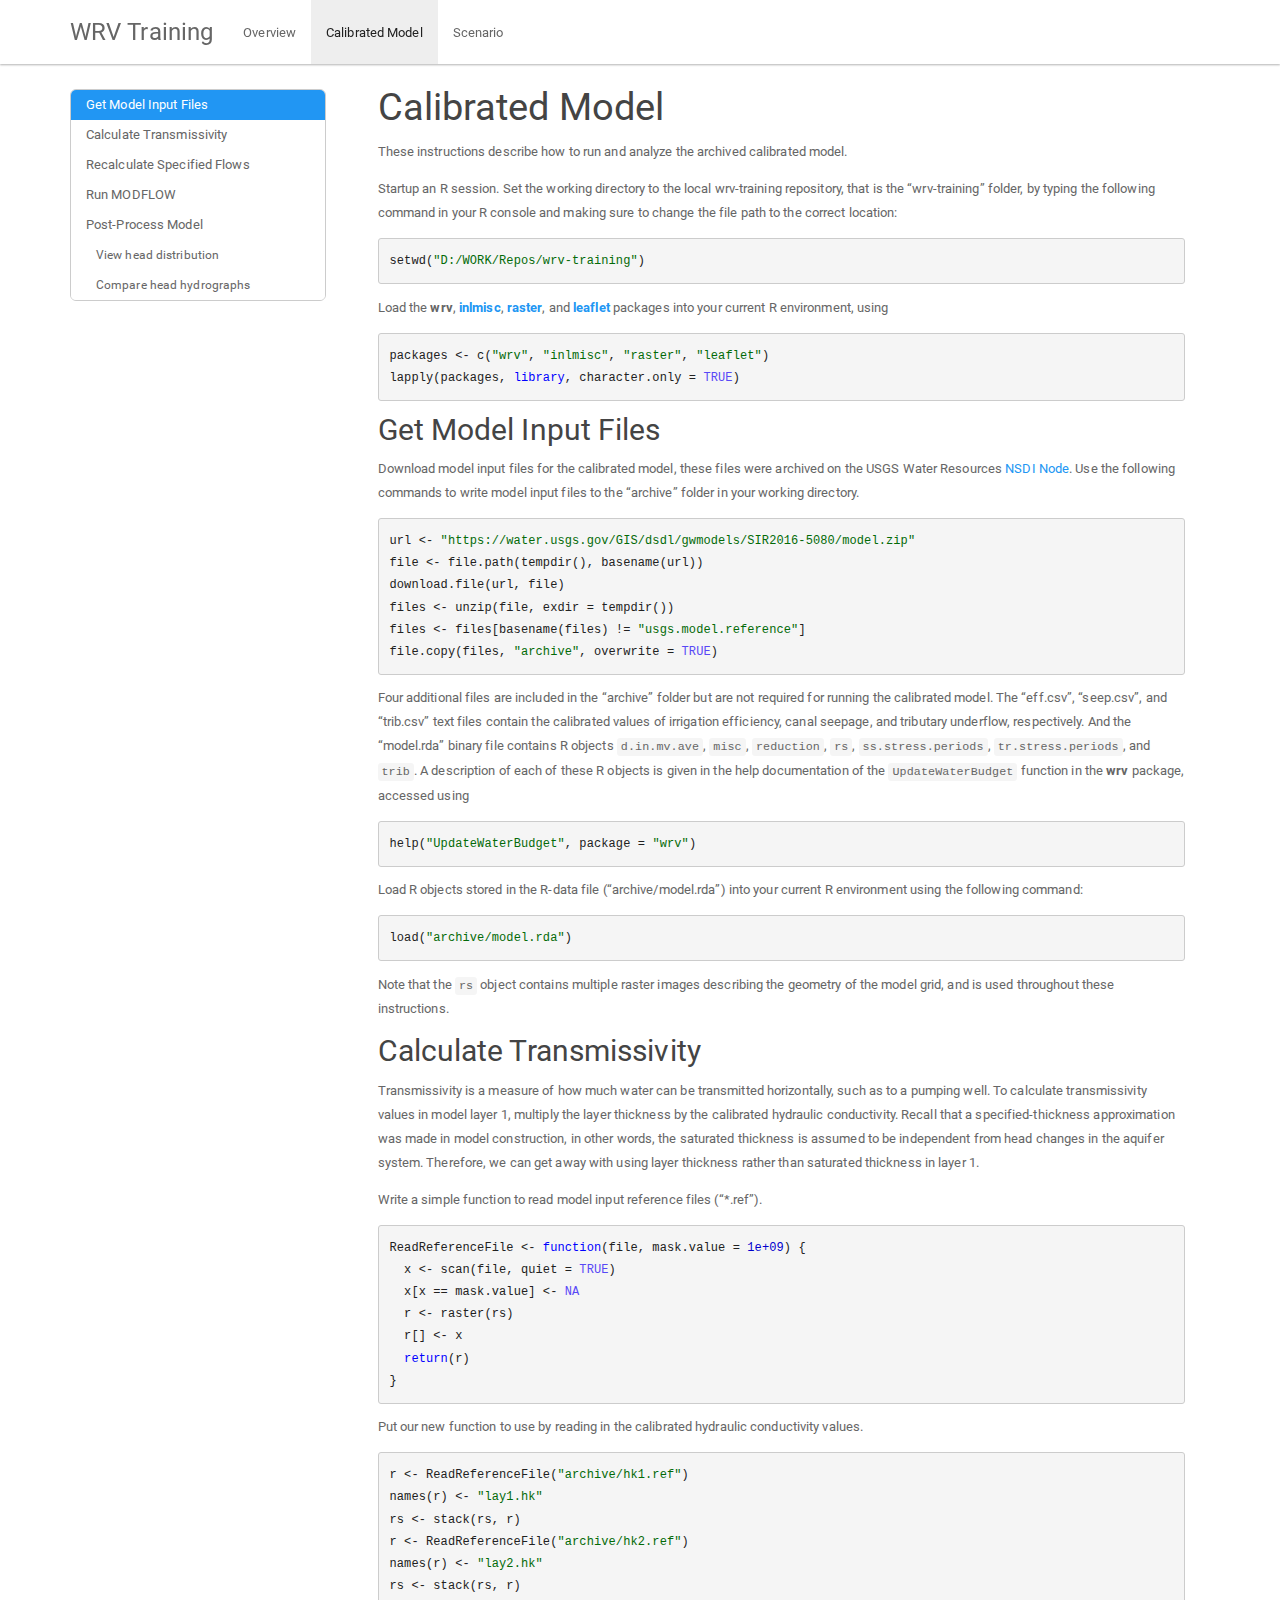
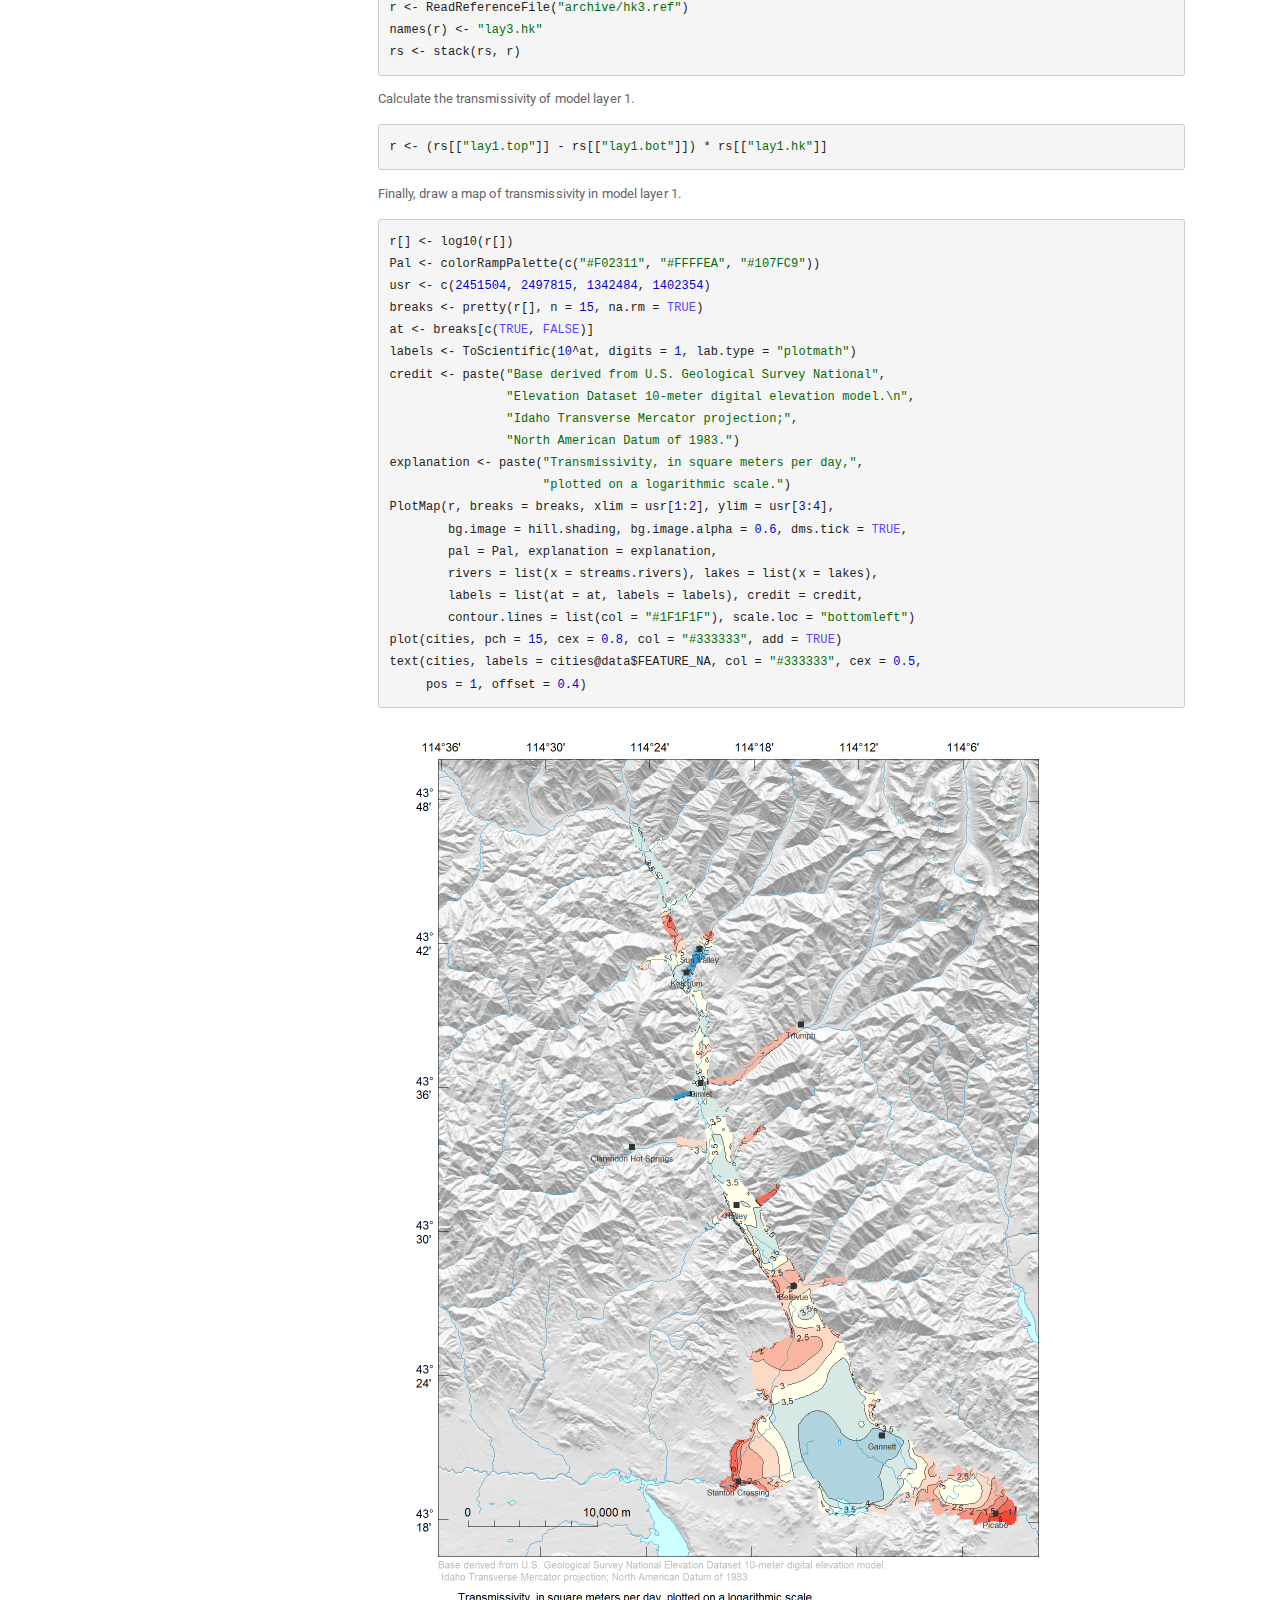
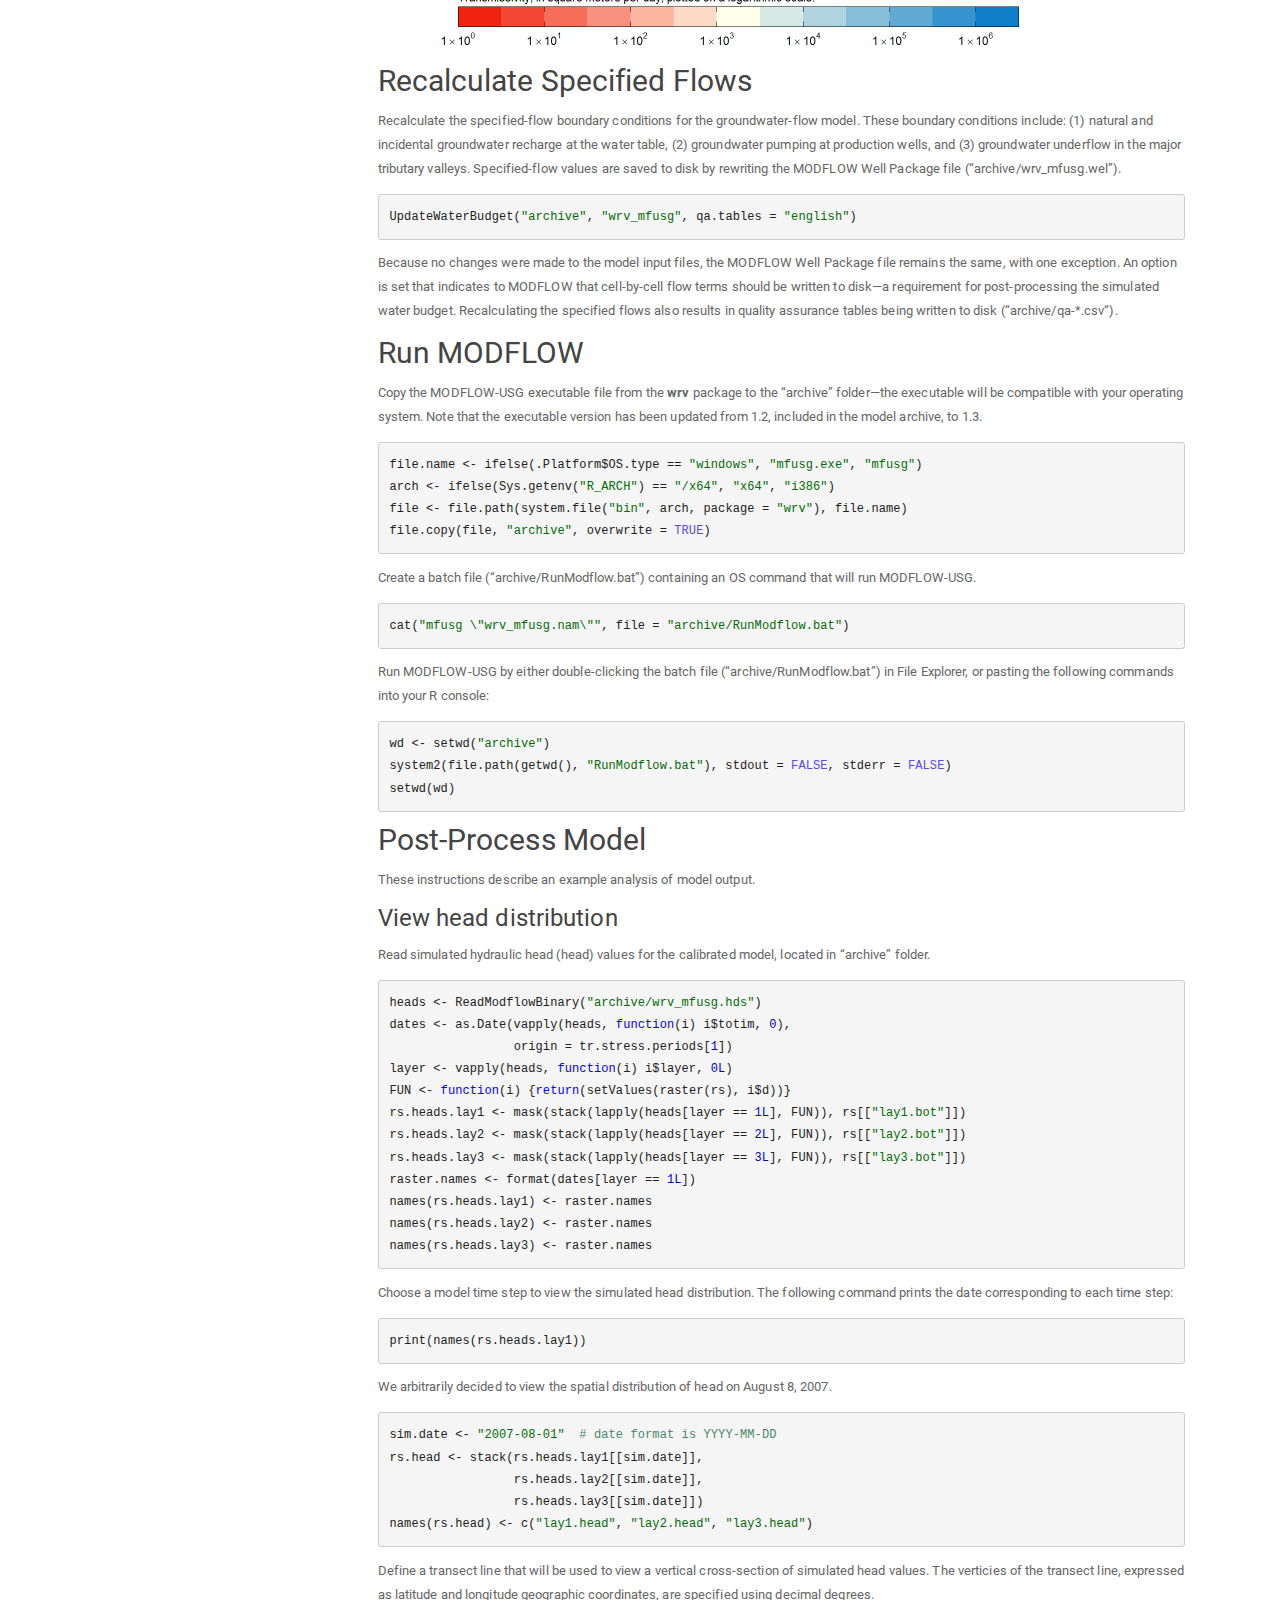
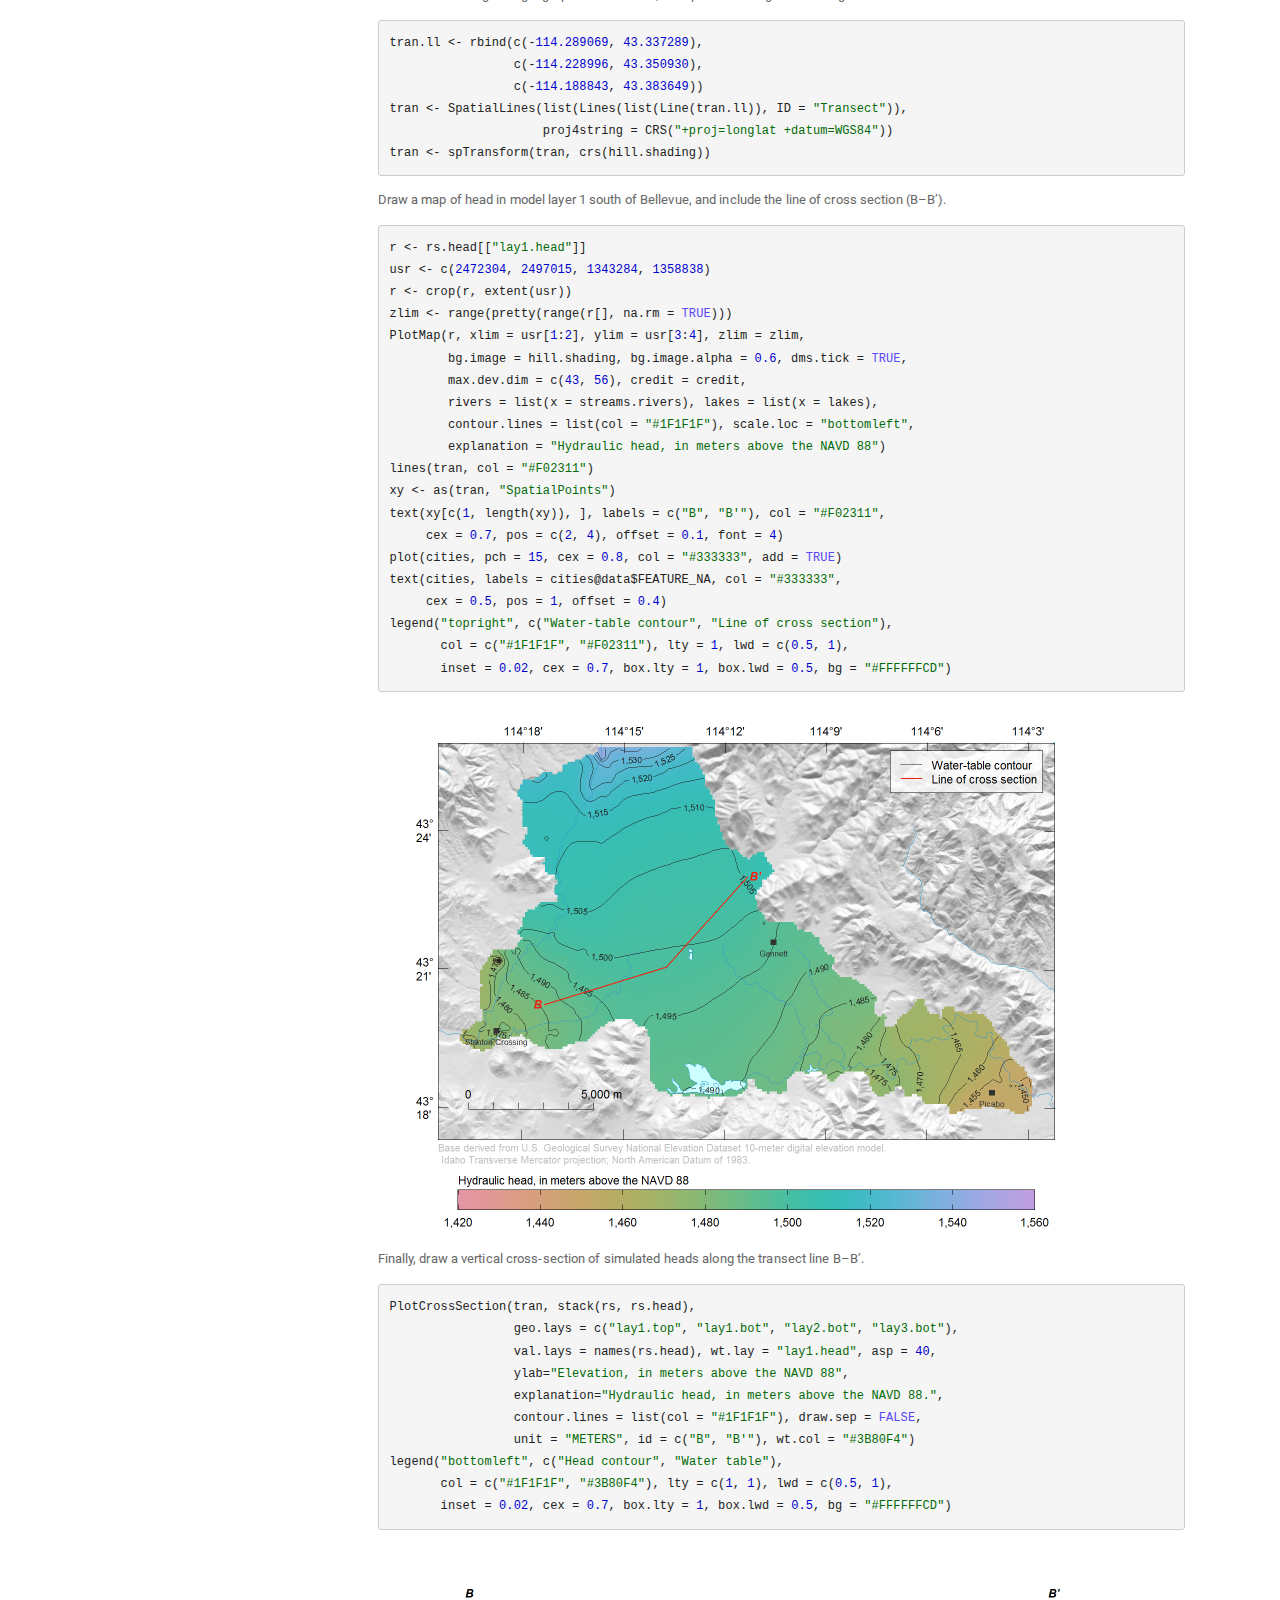
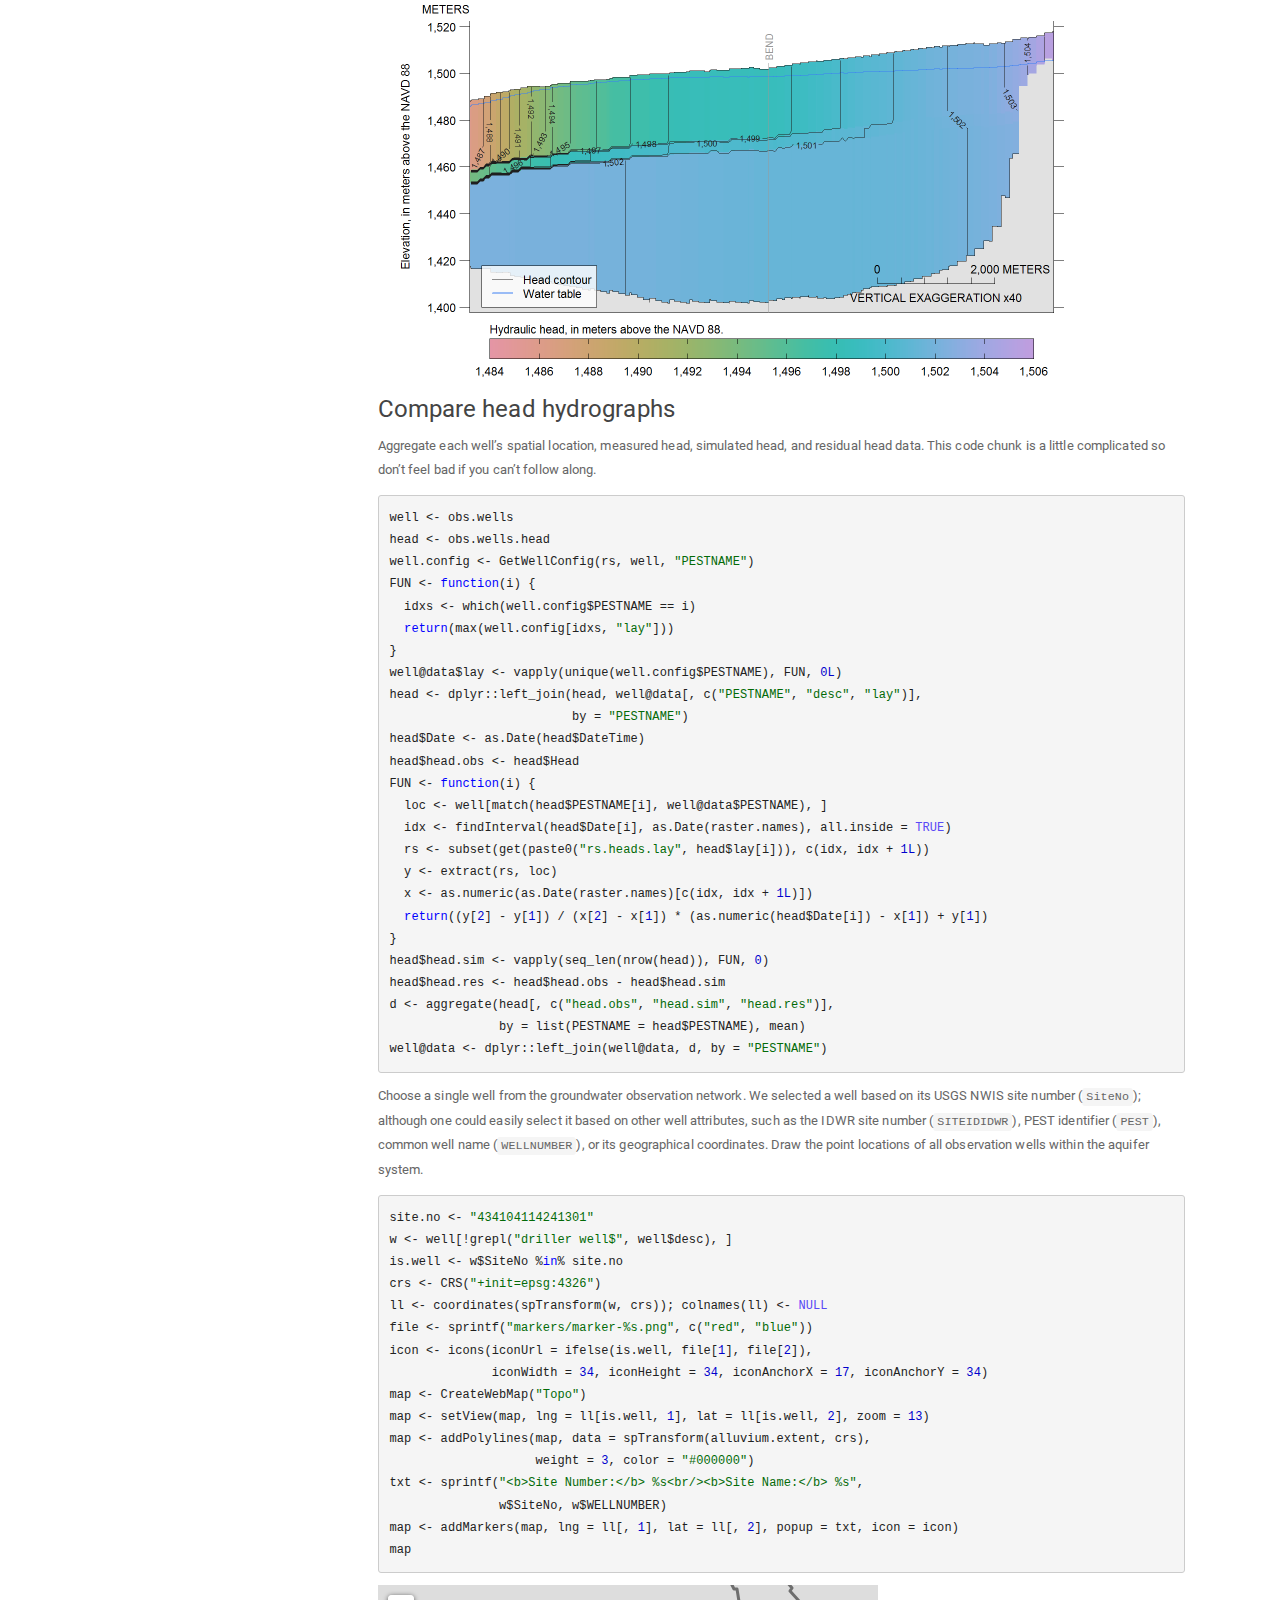
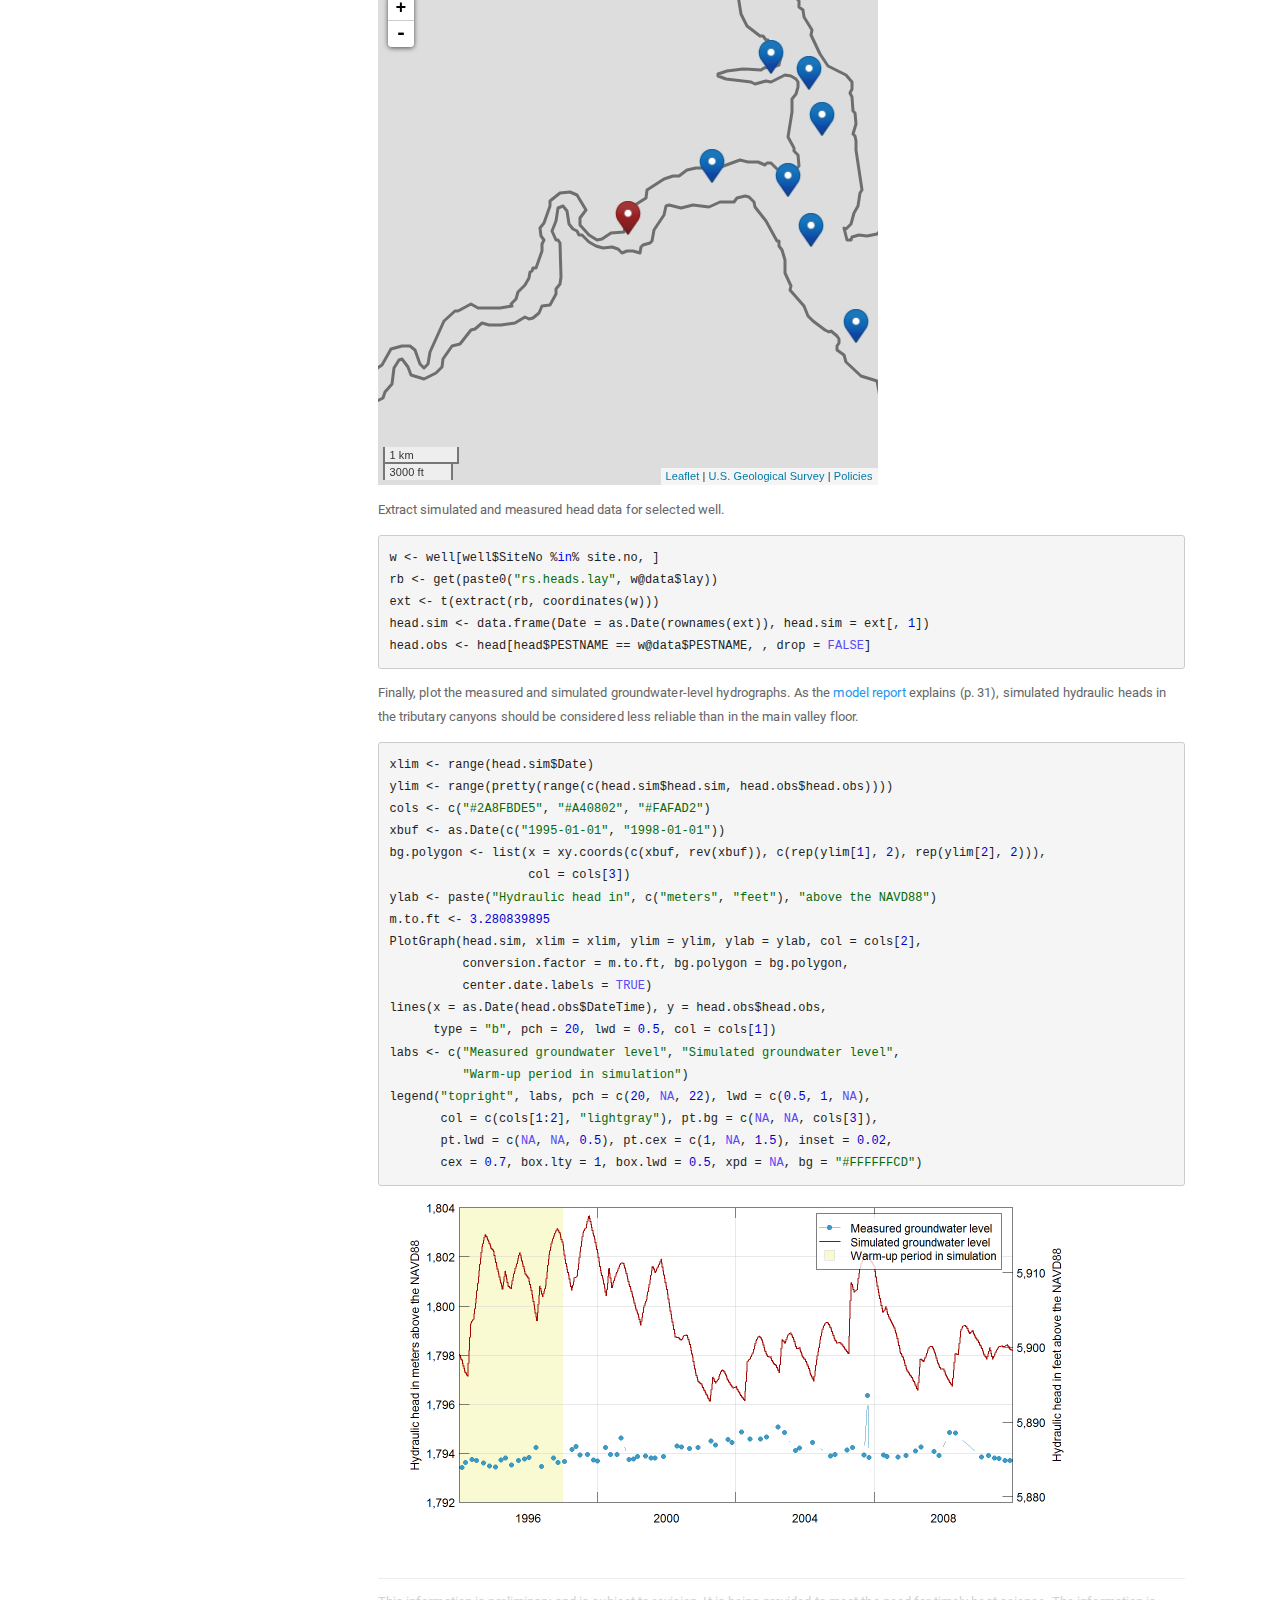
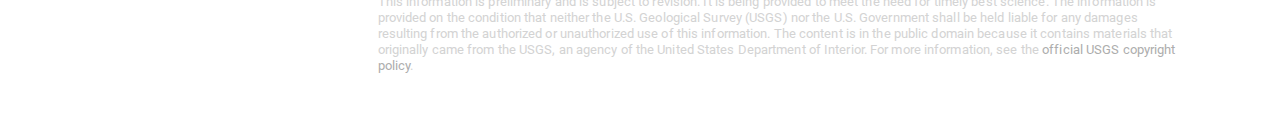
==== commit 05ba2bbc: "Rebuild pages" ====
--- a/calib-model.html
+++ b/calib-model.html
@@ -4,7 +4,7 @@
 
 <head>
 
-<meta charset="utf-8">
+<meta charset="utf-8" />
 <meta http-equiv="Content-Type" content="text/html; charset=utf-8" />
 <meta name="generator" content="pandoc" />
 
@@ -13,7 +13,7 @@
 
 <title>Calibrated Model</title>
 
-<script src="site_libs/jquery-1.11.3/jquery.min.js"></script>
+<script src="site_libs/jquery-1.12.4/jquery.min.js"></script>
 <meta name="viewport" content="width=device-width, initial-scale=1" />
 <link href="site_libs/bootstrap-3.3.5/css/paper.min.css" rel="stylesheet" />
 <script src="site_libs/bootstrap-3.3.5/js/bootstrap.min.js"></script>
@@ -23,13 +23,17 @@
 <link href="site_libs/tocify-1.9.1/jquery.tocify.css" rel="stylesheet" />
 <script src="site_libs/tocify-1.9.1/jquery.tocify.js"></script>
 <script src="site_libs/navigation-1.1/tabsets.js"></script>
-<link href="site_libs/highlightjs-1.1/textmate.css" rel="stylesheet" />
-<script src="site_libs/highlightjs-1.1/highlight.js"></script>
-<script src="site_libs/htmlwidgets-0.8/htmlwidgets.js"></script>
-<link href="site_libs/leaflet-0.7.3/leaflet.css" rel="stylesheet" />
-<script src="site_libs/leaflet-0.7.3/leaflet.js"></script>
+<link href="site_libs/highlightjs-9.12.0/textmate.css" rel="stylesheet" />
+<script src="site_libs/highlightjs-9.12.0/highlight.js"></script>
+<script src="site_libs/htmlwidgets-0.9/htmlwidgets.js"></script>
+<link href="site_libs/leaflet-0.7.7/leaflet.css" rel="stylesheet" />
+<script src="site_libs/leaflet-0.7.7/leaflet.js"></script>
 <link href="site_libs/leafletfix-1.0.0/leafletfix.css" rel="stylesheet" />
-<script src="site_libs/leaflet-binding-1.0.1/leaflet.js"></script>
+<link href="site_libs/leaflet-label-0.2.2/leaflet.label.css" rel="stylesheet" />
+<script src="site_libs/leaflet-label-0.2.2/leaflet.label.js"></script>
+<script src="site_libs/Proj4Leaflet-0.7.2/proj4-compressed.js"></script>
+<script src="site_libs/Proj4Leaflet-0.7.2/proj4leaflet.js"></script>
+<script src="site_libs/leaflet-binding-1.1.0/leaflet.js"></script>
 
 <style type="text/css">code{white-space: pre;}</style>
 <style type="text/css">
@@ -38,10 +42,12 @@
   }
 </style>
 <script type="text/javascript">
-if (window.hljs && document.readyState && document.readyState === "complete") {
-   window.setTimeout(function() {
-      hljs.initHighlighting();
-   }, 0);
+if (window.hljs) {
+  hljs.configure({languages: []});
+  hljs.initHighlightingOnLoad();
+  if (document.readyState && document.readyState === "complete") {
+    window.setTimeout(function() { hljs.initHighlighting(); }, 0);
+  }
 }
 </script>
 
@@ -408,7 +414,7 @@
 <pre class="r"><code>heads &lt;- ReadModflowBinary(&quot;archive/wrv_mfusg.hds&quot;)
 dates &lt;- as.Date(vapply(heads, function(i) i$totim, 0),
                  origin = tr.stress.periods[1])
-layer &lt;- vapply(heads, function(i) i$ilay, 0L)
+layer &lt;- vapply(heads, function(i) i$layer, 0L)
 FUN &lt;- function(i) {return(setValues(raster(rs), i$d))}
 rs.heads.lay1 &lt;- mask(stack(lapply(heads[layer == 1L], FUN)), rs[[&quot;lay1.bot&quot;]])
 rs.heads.lay2 &lt;- mask(stack(lapply(heads[layer == 2L], FUN)), rs[[&quot;lay2.bot&quot;]])
@@ -504,19 +510,16 @@
 file &lt;- sprintf(&quot;markers/marker-%s.png&quot;, c(&quot;red&quot;, &quot;blue&quot;))
 icon &lt;- icons(iconUrl = ifelse(is.well, file[1], file[2]),
               iconWidth = 34, iconHeight = 34, iconAnchorX = 17, iconAnchorY = 34)
-map &lt;- leaflet()
+map &lt;- CreateWebMap(&quot;Topo&quot;)
 map &lt;- setView(map, lng = ll[is.well, 1], lat = ll[is.well, 2], zoom = 13)
-url &lt;- &quot;https://basemap.nationalmap.gov/arcgis/services/USGSTopo/MapServer/WmsServer?&quot;
-opt &lt;- WMSTileOptions(format = &quot;image/png&quot;, transparent = TRUE)
-map &lt;- addWMSTiles(map, url, options = opt, layers = &quot;0&quot;)
 map &lt;- addPolylines(map, data = spTransform(alluvium.extent, crs),
                     weight = 3, color = &quot;#000000&quot;)
 txt &lt;- sprintf(&quot;&lt;b&gt;Site Number:&lt;/b&gt; %s&lt;br/&gt;&lt;b&gt;Site Name:&lt;/b&gt; %s&quot;,
                w$SiteNo, w$WELLNUMBER)
 map &lt;- addMarkers(map, lng = ll[, 1], lat = ll[, 2], popup = txt, icon = icon)
 map</code></pre>
-<div id="htmlwidget-b6861a6ac73efbbfca49" style="width:500px;height:500px;" class="leaflet html-widget"></div>
-<script type="application/json" data-for="htmlwidget-b6861a6ac73efbbfca49">{"x":{"setView":[[43.6843509134744,-114.404498413367],13,[]],"calls":[{"method":"addWMSTiles","args":["https://basemap.nationalmap.gov/arcgis/services/USGSTopo/MapServer/WmsServer?",null,null,{"styles":"","format":"image/png","transparent":true,"version":"1.1.1","crs":null,"layers":"0"}]},{"method":"addPolylines","args":[[[{"lng":[-114.309846299334,-114.30937698905,-114.30847747734,-114.308047275955,-114.307636629199,-114.306867742068,-114.305866545941,-114.305178223659,-114.304164512763,-114.30338604107,-114.302701790748,-114.301982450564,-114.301157841042,-114.300245507358,-114.299140180161,-114.298157667164,-114.297585704205,-114.296676177641,-114.295890167068,-114.295216443568,-114.294800980826,-114.294452890515,-114.294295688348,-114.294037427455,-114.293700565768,-114.293161587067,-114.292375576224,-114.291656937701,-114.290736181923,-114.29009614483,-114.289119245836,-114.288063746025,-114.287210363389,-114.286053804821,-114.285009533332,-114.283954033187,-114.283459969326,-114.282357682645,-114.28105348654,-114.280308231785,-114.279509744788,-114.27844509539,-114.277966002866,-114.278099083764,-114.279376662319,-114.281346263009,-114.282756923371,-114.283209398932,-114.282836770855,-114.281667012974,-114.280918149339,-114.280044475208,-114.279404820989,-114.279373618479,-114.279170801353,-114.278016303291,-114.277033419776,-114.275941327064,-114.276190948334,-114.276752596084,-114.278094310062,-114.279202004146,-114.280496914065,-114.281346259489,-114.283076315783,-114.283848187161,-114.285155503021,-114.286491721604,-114.287322647215,-114.288355689849,-114.289321360172,-114.290511605229,-114.292061169316,-114.293105440775,-114.294385515455,-114.2956838366,-114.29689443312,-114.297912035943,-114.298684010416,-114.299280536103,-114.299877061777,-114.300315683664,-114.300929754413,-114.301674034608,-114.302187147581,-114.303238403542,-114.304126964979,-114.305055417914,-114.305544283007,-114.306150475916,-114.307030433441,-114.307323752394,-114.307323751938,-114.307460633941,-114.308008162907,-114.30830148193,-114.3088680301,-114.309514867305,-114.309858563402,-114.310090892001,-114.310343582446,-114.310618896047,-114.310950191219,-114.311120235962,-114.311289469001,-114.311433842983,-114.312548100906,-114.312828320799,-114.312914316039,-114.313145507714,-114.313515076535,-114.313684542186,-114.313781743553,-114.314547144394,-114.315103373818,-114.316212968802,-114.31620964148,-114.317023348235,-114.317601806218,-114.317694549945,-114.317689896182,-114.317572725962,-114.317065428672,-114.317087264958,-114.316734655318,-114.316404428615,-114.315510674158,-114.315011290685,-114.314596782615,-114.314248466403,-114.313576298668,-114.312995450924,-114.312537354336,-114.311757177779,-114.310980875707,-114.310503031883,-114.310501065718,-114.310496567409,-114.309914123342,-114.309649016832,-114.308632438935,-114.308588009462,-114.307769532747,-114.306991759218,-114.306216877268,-114.305065199898,-114.30464291707,-114.304428265087,-114.303941089478,-114.303163795844,-114.302848553604,-114.302125755613,-114.302074377788,-114.302073408614,-114.301258586161,-114.300183624895,-114.299907381694,-114.299198289028,-114.298719402252,-114.297884974636,-114.297648076567,-114.297196694948,-114.29684982938,-114.295692741133,-114.294085909057,-114.291916685785,-114.290329939073,-114.288613122126,-114.286540368888,-114.284726112309,-114.283119280349,-114.281673131768,-114.280528264171,-114.279805189995,-114.278579981114,-114.277816736311,-114.277274430723,-114.277013321252,-114.276732126147,-114.27633268792,-114.275507556626,-114.274852305419,-114.273905830974,-114.272595327439,-114.270872257429,-114.268736621564,-114.266334031345,-114.26453815593,-114.262815086248,-114.261019210817,-114.260485301034,-114.262014221453,-114.264586691605,-114.265872926689,-114.267062087401,-114.26895503724,-114.269828706247,-114.269391871096,-114.269634556622,-114.270241271307,-114.27150323801,-114.272571055641,-114.273177769981,-114.273940253611,-114.273940252969,-114.27424153378,-114.274623156031,-114.27520563219,-114.275647510262,-114.276912890212,-114.277776562047,-114.278680404739,-114.279985955517,-114.280889798423,-114.281833812127,-114.282838082166,-114.283500900308,-114.284364572302,-114.285409013124,-114.285931233536,-114.286091916418,-114.286855161593,-114.287598321404,-114.288261139491,-114.289305580442,-114.289687202994,-114.289727373395,-114.289827800327,-114.289888056362,-114.290972668112,-114.291535059266,-114.291916681804,-114.292418816241,-114.292579499266,-114.292720096983,-114.292880780206,-114.292900865499,-114.292966733106,-114.292695711576,-114.292103327539,-114.292065278937,-114.291826194104,-114.291666724337,-114.291666652482,-114.291496871791,-114.291290801687,-114.291290091948,-114.291182817946,-114.290478166804,-114.290446524224,-114.290061709183,-114.289534727504,-114.289544866441,-114.289458630932,-114.289167105876,-114.288805534883,-114.288330672054,-114.288297164611,-114.28828359209,-114.288283522413,-114.288283557173,-114.28830394977,-114.28791622011,-114.287481544591,-114.285923935525,-114.285854780694,-114.285449661187,-114.285007518993,-114.284719726293,-114.284696791769,-114.284693878338,-114.284714421463,-114.284834809333,-114.284880568444,-114.284443160796,-114.284403669047,-114.284378748793,-114.28406899629,-114.28405883578,-114.284075231888,-114.283947944704,-114.283788184907,-114.283634122298,-114.283383953964,-114.282863820895,-114.282879898461,-114.282656415749,-114.282117196661,-114.281932240151,-114.280460128282,-114.280411429628,-114.280407932799,-114.279642984691,-114.279636170545,-114.279630643765,-114.278773621113,-114.278073530281,-114.278069751048,-114.278060277584,-114.278053210953,-114.277400097709,-114.276765384938,-114.276260451183,-114.275883646604,-114.275702142408,-114.275229037677,-114.274829234433,-114.274610222316,-114.274742726704,-114.274999168571,-114.275051939203,-114.275166587856,-114.274898763805,-114.273493405761,-114.272880371895,-114.272896125859,-114.27288999301,-114.272736861625,-114.271621039392,-114.270397118831,-114.269929292232,-114.269525424188,-114.268942709258,-114.268759859679,-114.268415645759,-114.267887652824,-114.267557729238,-114.267557037758,-114.267440936523,-114.267420138612,-114.265673530107,-114.265219635858,-114.264958832979,-114.264372936513,-114.264008107374,-114.263639708033,-114.26336011963,-114.262751348473,-114.262569616168,-114.262454506946,-114.262021824724,-114.261535073048,-114.261311649034,-114.260980702943,-114.260846815237,-114.260582456675,-114.259671321804,-114.259514574707,-114.259475328682,-114.25935918274,-114.259111473469,-114.25912376918,-114.259123974624,-114.259432507013,-114.259058523936,-114.258457572404,-114.258154727856,-114.258101480322,-114.258095959288,-114.257874650409,-114.257486763878,-114.257184203821,-114.256418323436,-114.256265929073,-114.255874305977,-114.255740091975,-114.255616480436,-114.255569715262,-114.254918560857,-114.254703748858,-114.25470354129,-114.254368200653,-114.254107174254,-114.253803603318,-114.253453458407,-114.25345331375,-114.252713464479,-114.251716759722,-114.250942194506,-114.249879419419,-114.249086841215,-114.248348302374,-114.247789895079,-114.247357579829,-114.246853211781,-114.246206179738,-114.245664344399,-114.245018753355,-114.244292463386,-114.243692986026,-114.243035866695,-114.241906082448,-114.241133678968,-114.240395860581,-114.239646513701,-114.239081621574,-114.238574371772,-114.238170877536,-114.237698212679,-114.237179434253,-114.236868830327,-114.236762855311,-114.23642532711,-114.23569918704,-114.235302609961,-114.234444896584,-114.234020651221,-114.233384282935,-114.232812474033,-114.232185328879,-114.231539737747,-114.231078601489,-114.230543683304,-114.230036433108,-114.229086492098,-114.228791365272,-114.228736029395,-114.228404011153,-114.227795310804,-114.22718661066,-114.226559464405,-114.226411900154,-114.226642468044,-114.227490959191,-114.227776863414,-114.228164217334,-114.228920480787,-114.229630631065,-114.230064098946,-114.230875698916,-114.231392171519,-114.23187175324,-114.232129989416,-114.23269257584,-114.232996925554,-114.233409642418,-114.233594096603,-114.23393994881,-114.234585540017,-114.23545017093,-114.235830608229,-114.235726851833,-114.235911305993,-114.236372442358,-114.236787465194,-114.237283186642,-114.237790436815,-114.237997948076,-114.2381362888,-114.238943277569,-114.23948511299,-114.240153760847,-114.240787823563,-114.241364244266,-114.242148176567,-114.242632369877,-114.242989750406,-114.243178527715,-114.24346673774,-114.243863026796,-114.244565539187,-114.244799709826,-114.245049083053,-114.245909636529,-114.247161291774,-114.248020156866,-114.248721909985,-114.248458289468,-114.246988709205,-114.244202781925,-114.242288786135,-114.239396525599,-114.237120997082,-114.233441871491,-114.229273614037,-114.227125685385,-114.225594488463,-114.223404026047,-114.220554298182,-114.218448902033,-114.217066571356,-114.215811840864,-114.214110511528,-114.212770714434,-114.210877984783,-114.209453120766,-114.207156325519,-114.204434197733,-114.201627003237,-114.199861873252,-114.197735210599,-114.198288142333,-114.199394006273,-114.201010269387,-114.202711599363,-114.204604328756,-114.206964923662,-114.209431851779,-114.211579780401,-114.213110976639,-114.214578373645,-114.216683769461,-114.217704567578,-114.219533497586,-114.221468760608,-114.222787291337,-114.223723022638,-114.224850153905,-114.226296283983,-114.228231546578,-114.230039209112,-114.232655003704,-114.235334598138,-114.236522640217,-114.238501392662,-114.240416522984,-114.24223782849,-114.243959697487,-114.244488001256,-114.244524261439,-114.244200140561,-114.243854892115,-114.243434088539,-114.243668496044,-114.243785512398,-114.243800955953,-114.243599842279,-114.243423908488,-114.24342477161,-114.243074241406,-114.242892029565,-114.242595835359,-114.242418092625,-114.242070667929,-114.241430531848,-114.240948521333,-114.240555172266,-114.240564808345,-114.24059257515,-114.240695514908,-114.240781661425,-114.241158183467,-114.241280639913,-114.24149492369,-114.241329772383,-114.240341668118,-114.239686335736,-114.239685147315,-114.23923605086,-114.238616348628,-114.238225016486,-114.238073104038,-114.237711191434,-114.237710988856,-114.237709939051,-114.237484839692,-114.237231312066,-114.236293445491,-114.235644392673,-114.234915330799,-114.234746925429,-114.233946108298,-114.233312954252,-114.232346578384,-114.232087511396,-114.231682465358,-114.23122177633,-114.231180563218,-114.230531784901,-114.23010316059,-114.23012929119,-114.229909820745,-114.22939547051,-114.229012679827,-114.228688730748,-114.227582422132,-114.227127629643,-114.226847356563,-114.226843872206,-114.226530851251,-114.226488151492,-114.225095300647,-114.223336062669,-114.221409537392,-114.217989480046,-114.216105618941,-114.216525574592,-114.216340655715,-114.215648430286,-114.215372188668,-114.214882398217,-114.214532467282,-114.213972378318,-114.213339619549,-114.212918945647,-114.212549911282,-114.212417306253,-114.212230566255,-114.212230368705,-114.212229309131,-114.212060774999,-114.211968235351,-114.211873966738,-114.211806476462,-114.210987483473,-114.210973331265,-114.210996501412,-114.211105886275,-114.211191822971,-114.211049149493,-114.210787274027,-114.210799613481,-114.210847599971,-114.210953751108,-114.211407279728,-114.211394527391,-114.211394462451,-114.211394501857,-114.21140426711,-114.211301526834,-114.211299572306,-114.211298871435,-114.211035046272,-114.209725073851,-114.209349094549,-114.208438058851,-114.208309175654,-114.20830563339,-114.208294552489,-114.208284266695,-114.208274817236,-114.208266246954,-114.2082642286,-114.207362693607,-114.207359405788,-114.205886626193,-114.205064714192,-114.205059007478,-114.205245480066,-114.205699559304,-114.205819877325,-114.205820911359,-114.205821098124,-114.205945486276,-114.206061968113,-114.205930310466,-114.205817322145,-114.205022748776,-114.204825827639,-114.204699647956,-114.204699460082,-114.204698407455,-114.204432107492,-114.204197708297,-114.204076413001,-114.204076223547,-114.20407517257,-114.203892851359,-114.203624198701,-114.203243414814,-114.202813022911,-114.201877836514,-114.20114719983,-114.200365885097,-114.20036505182,-114.199470016034,-114.198558820328,-114.197644898616,-114.196295702228,-114.19629515336,-114.195951245963,-114.194958586402,-114.194487784951,-114.194175167566,-114.193418910024,-114.191762928652,-114.190370818949,-114.188626895684,-114.188614111156,-114.188605648974,-114.185750250667,-114.183257243847,-114.179647964813,-114.176968912406,-114.17432706923,-114.172466615495,-114.171796850908,-114.171982893847,-114.174587526725,-114.179313076642,-114.180243303217,-114.181566800834,-114.181591197235,-114.181707008841,-114.182066246377,-114.18250957144,-114.182521513912,-114.182501250991,-114.182512672542,-114.182104900457,-114.182033662839,-114.182034210022,-114.182152224207,-114.182222105544,-114.182279432646,-114.182450764656,-114.182549257699,-114.18255114148,-114.182796968617,-114.183236222902,-114.183714525775,-114.184861597844,-114.185219505395,-114.185221925556,-114.185579199461,-114.185604080246,-114.1853216619,-114.185316490838,-114.185320265539,-114.185318635025,-114.185208052094,-114.185114952598,-114.185028124523,-114.184993631509,-114.184477357656,-114.184469020502,-114.184436481016,-114.184449406786,-114.184487164622,-114.184584334543,-114.184272826041,-114.184185308809,-114.184154145058,-114.184154002852,-114.184154256177,-114.184235691525,-114.18367400281,-114.182224493856,-114.181069739182,-114.181043105238,-114.181017410222,-114.181016200116,-114.180956471634,-114.180903406767,-114.180716028966,-114.180660543197,-114.180594735975,-114.180517706397,-114.180429786275,-114.180331354755,-114.180222832,-114.180104682316,-114.179977406256,-114.179841553293,-114.179697717048,-114.179546489409,-114.17938853806,-114.179224532121,-114.179055173795,-114.178881182547,-114.178703312488,-114.1785223192,-114.17833898659,-114.178154090534,-114.177968424201,-114.177782783776,-114.177597963784,-114.177412764007,-114.177322065826,-114.177205407555,-114.177137034912,-114.176778987713,-114.17660630304,-114.176433821789,-114.176102880131,-114.176013709287,-114.175272278818,-114.175018331882,-114.174834991583,-114.174650099983,-114.174464434433,-114.174278795867,-114.17409397564,-114.17391077288,-114.173729956622,-114.173549812313,-114.17348902621,-114.173343375495,-114.173166642439,-114.172997609497,-114.172822952769,-114.172759080767,-114.16980532053,-114.165932095978,-114.164975263164,-114.164907767933,-114.164879292064,-114.164835512328,-114.164715468975,-114.164550591482,-114.164343703464,-114.164098343193,-114.163818709669,-114.163509586654,-114.16317626824,-114.162824445054,-114.162460145731,-114.162089607341,-114.161719163254,-114.161502199014,-114.161399263324,-114.161046058168,-114.15792172358,-114.154644850533,-114.153854657208,-114.153804769447,-114.153776305853,-114.153772618346,-114.15378692591,-114.153792659269,-114.153786241927,-114.153767695983,-114.153737103497,-114.153694593967,-114.15364035212,-114.153574608476,-114.153497645651,-114.153409790415,-114.153311423225,-114.15320296396,-114.153084871911,-114.152957661611,-114.15282187119,-114.152676524686,-114.152601808959,-114.152543534048,-114.15249412004,-114.152466528686,-114.152434138115,-114.152332689562,-114.152282217379,-114.152249007909,-114.152170747323,-114.152082896544,-114.151984533936,-114.151876079357,-114.151757992075,-114.15162919922,-114.151571558119,-114.151525857988,-114.151394068812,-114.151352298124,-114.151329996585,-114.151286980359,-114.151286505599,-114.15128591064,-114.151259898221,-114.151217216273,-114.15116298238,-114.151020293097,-114.15083409093,-114.150607559459,-114.150344577826,-114.150049644765,-114.149725476895,-114.149621797985,-114.149558085122,-114.149418955503,-114.149307336145,-114.14917113383,-114.149027365693,-114.148876213543,-114.148718327362,-114.148481546047,-114.148336525588,-114.148292005275,-114.147727248473,-114.147594421619,-114.147458230416,-114.147314466992,-114.147005436239,-114.146715126883,-114.146604185306,-114.14655873612,-114.146498029803,-114.146498850458,-114.146637222972,-114.14682169832,-114.147191509214,-114.147399866154,-114.147380682022,-114.147253400066,-114.147110742662,-114.146890607832,-114.146728948941,-114.146576591438,-114.146350101501,-114.146087165598,-114.14579228012,-114.145470488207,-114.145212946111,-114.145133574093,-114.145083933021,-114.144936485347,-114.144673555626,-114.144378679278,-114.144056894568,-114.143713271277,-114.143476940708,-114.143395367845,-114.142781369792,-114.142050912815,-114.142037488813,-114.14030139647,-114.140293373602,-114.138673234804,-114.138132338384,-114.135658378318,-114.13059108045,-114.130584078029,-114.13057540991,-114.126138869183,-114.125411892903,-114.125376302042,-114.125363585973,-114.125386291188,-114.125398887179,-114.125415489957,-114.125501604482,-114.125563010632,-114.125662743167,-114.125832514437,-114.125909682726,-114.126001190521,-114.126035358091,-114.126149795615,-114.126395459346,-114.12668844791,-114.126883572511,-114.126955422192,-114.126979131832,-114.126954296407,-114.126881341475,-114.126765900794,-114.126629106511,-114.126464465834,-114.126257823102,-114.126012712391,-114.125777632271,-114.1250321914,-114.124710531862,-114.124367469697,-114.124008862787,-114.123638862198,-114.123384467217,-114.123011352502,-114.122643500555,-114.122285183633,-114.121940697864,-114.121762970832,-114.121699128872,-114.121607966664,-114.121421250819,-114.121234054134,-114.12106864409,-114.120983691653,-114.120907236376,-114.120860246994,-114.120583377058,-114.12057072073,-114.120586339844,-114.120774981004,-114.120909270082,-114.121050785438,-114.12114631048,-114.121185595381,-114.121240110773,-114.121288013766,-114.121287474949,-114.12123850419,-114.121141940148,-114.120999437462,-114.120813431786,-114.120587106476,-114.120324338729,-114.120029618924,-114.11970798737,-114.119364956851,-114.119006387846,-114.11863842221,-114.118267348968,-114.118080625017,-114.11782617892,-114.117643483277,-114.117292271343,-114.116959694585,-114.116651443523,-114.116372792615,-114.116128513498,-114.115969234112,-114.11589424132,-114.115307659349,-114.115032592929,-114.114493151422,-114.114512488028,-114.11392372755,-114.113628835517,-114.11348433914,-114.113365985917,-114.113160237434,-114.113072942787,-114.112931394962,-114.11287774307,-114.112835238036,-114.112814344232,-114.112796084351,-114.112742713748,-114.11266001287,-114.111491864976,-114.110690260206,-114.110345004803,-114.110023862935,-114.109729742993,-114.109467670319,-114.109273618333,-114.108786219661,-114.108731082369,-114.108677577432,-114.108614437198,-114.108142946777,-114.107797680282,-114.107507386031,-114.10721546341,-114.106284042669,-114.106283318711,-114.106043767504,-114.105781670773,-114.105556123249,-114.105370965287,-114.105229373577,-114.105133771337,-114.105103758223,-114.105085792036,-114.105079870408,-114.105081269263,-114.105063113708,-114.105023262039,-114.104972721523,-114.104922714563,-114.104813437041,-114.104715593063,-114.104628273009,-114.104551859754,-114.104486676177,-114.104432332538,-114.104413109382,-114.104381533068,-114.104339169101,-114.104262866094,-114.104135446264,-114.103949429442,-114.103766151064,-114.103585380705,-114.103407776572,-114.103234085235,-114.103009792104,-114.10290359927,-114.102839749029,-114.102760422353,-114.10268948342,-114.102588835416,-114.102538437345,-114.102428921231,-114.102310960546,-114.102048205401,-114.101753486743,-114.101494136715,-114.101435933036,-114.101389032366,-114.10136560494,-114.10138335752,-114.101473242845,-114.101551360813,-114.10159935582,-114.101598904403,-114.101550014926,-114.101453524662,-114.101311086988,-114.101222413289,-114.101155526303,-114.101131690975,-114.100953246965,-114.100748827392,-114.100605232117,-114.100322384569,-114.100114905381,-114.099869882133,-114.099590576241,-114.099281765854,-114.098948736563,-114.098597180322,-114.098233119606,-114.0978627827,-114.097492505815,-114.097128614715,-114.096777336362,-114.096443509697,-114.096268598423,-114.096145279615,-114.096035422703,-114.095909530117,-114.095733389901,-114.095555373993,-114.095313253994,-114.095102236475,-114.094924458305,-114.094784614179,-114.094719226878,-114.094677026944,-114.094090514136,-114.093928339213,-114.092830694163,-114.091741606823,-114.091227210787,-114.091283038641,-114.091485908032,-114.091498251467,-114.091487706419,-114.091451975242,-114.091410012238,-114.091379969981,-114.091361738235,-114.091345261577,-114.091338148262,-114.091317512422,-114.091281787198,-114.09121970842,-114.091095481976,-114.089726626756,-114.088655939033,-114.087446459305,-114.087153543694,-114.086927318743,-114.08666462052,-114.086369968081,-114.086048378564,-114.085705370365,-114.085346805152,-114.084978823169,-114.08467847213,-114.083737221426,-114.083665111421,-114.0836334543,-114.083570378774,-114.083510282431,-114.08333824513,-114.083164420567,-114.082805859609,-114.082434894323,-114.082302585656,-114.082213613278,-114.082115222726,-114.081977298586,-114.08183367478,-114.081682658576,-114.081523924546,-114.081312979375,-114.081243927637,-114.081087764805,-114.080940923654,-114.080937503656,-114.080643928995,-114.079157060415,-114.077252040449,-114.077241108932,-114.077226004956,-114.077210558994,-114.077194840503,-114.077178914208,-114.077162847994,-114.07714671291,-114.07713057685,-114.077116108987,-114.075393128537,-114.075391527273,-114.075375594636,-114.07535986949,-114.075357201945,-114.072664698215,-114.072651911521,-114.072636797516,-114.072622086879,-114.072607841213,-114.072594125284,-114.072580992811,-114.072568505406,-114.072556712056,-114.070024279432,-114.070013232975,-114.070002980129,-114.069996437545,-114.067624963286,-114.067622091124,-114.067613555845,-114.0676119542,-114.066115132142,-114.06463778194,-114.061875531774,-114.060810675493,-114.06079201839,-114.060842911501,-114.060616087498,-114.060532201631,-114.060421445531,-114.060294842246,-114.060179695461,-114.060154407447,-114.0600541859,-114.059945961908,-114.059828105944,-114.059699200953,-114.059659759296,-114.059347541212,-114.059283933836,-114.059255572359,-114.059257174446,-114.059262926337,-114.059381353024,-114.059402986228,-114.059405449737,-114.059405649807,-114.059459909351,-114.059460972695,-114.059515856941,-114.059557878814,-114.059587981886,-114.059606043654,-114.059611455838,-114.059601465578,-114.059577377401,-114.059547012238,-114.059450730466,-114.059308506807,-114.059122770569,-114.058896709946,-114.058632003664,-114.058551808056,-114.058373709455,-114.058292314785,-114.058096649369,-114.058094907059,-114.05799287018,-114.057855269438,-114.057673291842,-114.05735527419,-114.057290232353,-114.05721904539,-114.057119670503,-114.05701145593,-114.056766649068,-114.056487548576,-114.0561771525,-114.055995518777,-114.055441102985,-114.055174346148,-114.054908270938,-114.054597619878,-114.054264781476,-114.053849709765,-114.053362158617,-114.053285520311,-114.052708644471,-114.052617856552,-114.052531926006,-114.052531126642,-114.051971095852,-114.051919877314,-114.051891358965,-114.051710078682,-114.051627546208,-114.051508083998,-114.051343801394,-114.051137513413,-114.050892741777,-114.050613684841,-114.050305110206,-114.050055668644,-114.049954605636,-114.049912127925,-114.04986684523,-114.049726496018,-114.049662029133,-114.049585274116,-114.049497693579,-114.049399600414,-114.049290042186,-114.049196205092,-114.049169427827,-114.049144754886,-114.049135037819,-114.049123293295,-114.049161624714,-114.049187049615,-114.04922954268,-114.049259664447,-114.049277745756,-114.049283706642,-114.049277527142,-114.049259228331,-114.049228891234,-114.049186185377,-114.049160652854,-114.049129034908,-114.049129065645,-114.049132024245,-114.049125803419,-114.049107505203,-114.049077168869,-114.049034922801,-114.048980950604,-114.048915481642,-114.048837962946,-114.048746526589,-114.048658004942,-114.048559919225,-114.04851325343,-114.048480150058,-114.048467555286,-114.048468312466,-114.048662663886,-114.048127101849,-114.048345053072,-114.049864159538,-114.052586255101,-114.052679524601,-114.052759811172,-114.055775898264,-114.059088609039,-114.063347522638,-114.063361267361,-114.063377189197,-114.063389992923,-114.066109930745,-114.071071182179,-114.077020813101,-114.080802649985,-114.082567736811,-114.082633401628,-114.082703540099,-114.082888365216,-114.083073820637,-114.083259263989,-114.083443896712,-114.083626939234,-114.083807599409,-114.083985577376,-114.084143901594,-114.084233659213,-114.084503924872,-114.084681427102,-114.084855018019,-114.085187495361,-114.085401450566,-114.085661290378,-114.085766051911,-114.086400661755,-114.086643273244,-114.087008222791,-114.087140617479,-114.087261520115,-114.087349105049,-114.087459402979,-114.08757726209,-114.087705918497,-114.087783053191,-114.087988148992,-114.088176941959,-114.08839526302,-114.088426677137,-114.088553474644,-114.088783420173,-114.089073676537,-114.089319062615,-114.089598188101,-114.090070554255,-114.090771763804,-114.091139558849,-114.091510470226,-114.091789879074,-114.092637480489,-114.092899632859,-114.093267428965,-114.093452893732,-114.093822983936,-114.09400603118,-114.094221635086,-114.095328322838,-114.095648331765,-114.096047454755,-114.096669475156,-114.096772444773,-114.096898711489,-114.096966624901,-114.097149799436,-114.097332915448,-114.097517595678,-114.097703057204,-114.097888506114,-114.098076336014,-114.098187331068,-114.098251162241,-114.098347336895,-114.098439874908,-114.09861062569,-114.098784370582,-114.098961998553,-114.099145733688,-114.099355253917,-114.099452634458,-114.099506199689,-114.099720615802,-114.099864248963,-114.100000011282,-114.100137376508,-114.100816903371,-114.100887658428,-114.101389730858,-114.101599761021,-114.101864426663,-114.102133449645,-114.10229404694,-114.102579095845,-114.102873653153,-114.103195116631,-114.103505100018,-114.10437766111,-114.104591967935,-114.10495855373,-114.105139059422,-114.10545192396,-114.105822029045,-114.106186845375,-114.106425187676,-114.107385997324,-114.107750803494,-114.108101900171,-114.108400941316,-114.108933999354,-114.109353466008,-114.109558123864,-114.109710513864,-114.109916650237,-114.110252719352,-114.110758307569,-114.110819600966,-114.110843597839,-114.110774342487,-114.110765598119,-114.110790349737,-114.110863201972,-114.110982903461,-114.111147407612,-114.111353907403,-114.11159886383,-114.111879691884,-114.112217706413,-114.11255062223,-114.112902045994,-114.113265975307,-114.113636160953,-114.114006283766,-114.114370011505,-114.114721115692,-114.115053585276,-114.115361735521,-114.115640291636,-114.115884488144,-114.116090144534,-114.116253747228,-114.116372493614,-114.116444829198,-114.116519777043,-114.116694210817,-114.116790091394,-114.116994282195,-114.117361523801,-114.117619528143,-114.117889927266,-114.118075511005,-114.118260970258,-114.118445620025,-114.118628664907,-114.11880932693,-114.118986831359,-114.119232169786,-114.119729516057,-114.120097211856,-114.12045536761,-114.120797863119,-114.121118838284,-114.121412790917,-114.121674699787,-114.121900363303,-114.12207321012,-114.122109622012,-114.122130854569,-114.122155074293,-114.122181868228,-114.122225871152,-114.122288990696,-114.122337317835,-114.122411565892,-114.123673094602,-114.123845418973,-114.124342526964,-114.124414861293,-114.124472639734,-114.124528405247,-114.124567825203,-114.124610508239,-114.124644020641,-114.124743605204,-114.124851917055,-114.124969850197,-114.125096911339,-114.125232537742,-114.125376158851,-114.125527156802,-114.125685811089,-114.125808566708,-114.125893254947,-114.125948263144,-114.125976823345,-114.125995310706,-114.125995482458,-114.126212292467,-114.126376220396,-114.126785770666,-114.126989849348,-114.127068603452,-114.127551019315,-114.127566120325,-114.127577169566,-114.127578826414,-114.127572248813,-114.127554605138,-114.127512105654,-114.127464246108,-114.127464811977,-114.127513794209,-114.127610353611,-114.127745836097,-114.127778869093,-114.127885928186,-114.12796401524,-114.128149995798,-114.128376280354,-114.128770545682,-114.128772316146,-114.129463034175,-114.129783047561,-114.130091826703,-114.130424805502,-114.130776287353,-114.131167032161,-114.131774024317,-114.132161258076,-114.132504225204,-114.132862718675,-114.133230610936,-114.133601597295,-114.134104606905,-114.134732738177,-114.135091398454,-114.135396347504,-114.135402478102,-114.135735915255,-114.135870094156,-114.135953641906,-114.136260460777,-114.136624435409,-114.136994666083,-114.137364815599,-114.137770562958,-114.137926266229,-114.138279654235,-114.138643631439,-114.139013858804,-114.139384003837,-114.139747743345,-114.140098843927,-114.140431289892,-114.140739401601,-114.141017911162,-114.141262862004,-114.141454326457,-114.141658072791,-114.142028807006,-114.14238698277,-114.14272947656,-114.143050440863,-114.14334436582,-114.143606233808,-114.14383156197,-114.144016495212,-114.144158667316,-114.144183259321,-114.144230697958,-114.144294426107,-114.144435488208,-114.144512587327,-114.144548748148,-114.144641274406,-114.144970307315,-114.145200560779,-114.145454140617,-114.145780086147,-114.146075553423,-114.14623506902,-114.146746111892,-114.147427765732,-114.147432789759,-114.147432843546,-114.1476969097,-114.148080218461,-114.148352641166,-114.148457745045,-114.148577613937,-114.14874228217,-114.148948936775,-114.149194036105,-114.149473387375,-114.149782213027,-114.15011522827,-114.150466735868,-114.15075707772,-114.151810303136,-114.152383349261,-114.15273755883,-114.153101546922,-114.15352142927,-114.153794528277,-114.154094922114,-114.154462645606,-114.154820805105,-114.155044530075,-114.15564783122,-114.156212809402,-114.156584687105,-114.15695566803,-114.157323386689,-114.157681547659,-114.158024016533,-114.158329157077,-114.158533929464,-114.158979511725,-114.159338032538,-114.159705932198,-114.160076912145,-114.160388273774,-114.160554213841,-114.160715074467,-114.160878920053,-114.161222187892,-114.161525190878,-114.161891970442,-114.162262204282,-114.162596518734,-114.162980210335,-114.163350443243,-114.163720581256,-114.16408429817,-114.164435362556,-114.164767760915,-114.165075811291,-114.165354246848,-114.165565418781,-114.165936133637,-114.166563337682,-114.166852803602,-114.167300159703,-114.167924867899,-114.168411667859,-114.168866278553,-114.169334011899,-114.169685830586,-114.169870657699,-114.170011918899,-114.170107200671,-114.170154871435,-114.170154116017,-114.17010494798,-114.170008209361,-114.169865557778,-114.16972891698,-114.169666729451,-114.169659405501,-114.169684793281,-114.169700360165,-114.169707581138,-114.169825897572,-114.169912326601,-114.170109494935,-114.170571851924,-114.171103499144,-114.171595311475,-114.172301202825,-114.172600251029,-114.172844739184,-114.173234157406,-114.173706847935,-114.173876031174,-114.174049845621,-114.174227533047,-114.174737616305,-114.175217131772,-114.175765427953,-114.176190489579,-114.176599844916,-114.176992252351,-114.178651803066,-114.179781407889,-114.180161881672,-114.180787085243,-114.181431320506,-114.181902176138,-114.1823930251,-114.182763305887,-114.182799203177,-114.182973343769,-114.183361226216,-114.183704251192,-114.184121969848,-114.18445535661,-114.18465292281,-114.184617641228,-114.18579568385,-114.187999437513,-114.189117708653,-114.189322805913,-114.189668291627,-114.189869744149,-114.190075126683,-114.190202656403,-114.190328264488,-114.190642555797,-114.191163980899,-114.191635388745,-114.191913707073,-114.192044083658,-114.193360469017,-114.195682361586,-114.198934565782,-114.201220785939,-114.201283953711,-114.201357648751,-114.201515462239,-114.201679328399,-114.201848531327,-114.202022366324,-114.202200065621,-114.202380880527,-114.202564048265,-114.202750007487,-114.202879181732,-114.204201248626,-114.204257587439,-114.204445807204,-114.204630429147,-114.204815912185,-114.204884022317,-114.206333664072,-114.206336657889,-114.206561202205,-114.206738646698,-114.206912151704,-114.207080985565,-114.207244418351,-114.207401754948,-114.207552550899,-114.207691367256,-114.207726222939,-114.207745625663,-114.207803289788,-114.207866395597,-114.20791471422,-114.207964383549,-114.208444787572,-114.208475515631,-114.208540358206,-114.209223827565,-114.209262644996,-114.20943936138,-114.209617069158,-114.209797889907,-114.209984474326,-114.210644112432,-114.210733324669,-114.210734671561,-114.211197374753,-114.211387605752,-114.212237321459,-114.212239583759,-114.21224757092,-114.212286250059,-114.212294190533,-114.212309915629,-114.212317670254,-114.212342790988,-114.212526046783,-114.212706915779,-114.212890076126,-114.213074793587,-114.213260274041,-114.213445721918,-114.213632353496,-114.213724099466,-114.213799784592,-114.213868566032,-114.214370339273,-114.214473398955,-114.214524329505,-114.214707930297,-114.214891099697,-114.215075814878,-114.215261294335,-114.215449658796,-114.215499157834,-114.215543749343,-114.215610324723,-114.215992801328,-114.216049179767,-114.216237968647,-114.216399446943,-114.217199493552,-114.217224313776,-114.217334972342,-114.218623615444,-114.218693946259,-114.22026258068,-114.220285865767,-114.220383312464,-114.220555497494,-114.220729343088,-114.2209070599,-114.221087888132,-114.221271058647,-114.22145702271,-114.221586193988,-114.223217887938,-114.224990542343,-114.225119688651,-114.225305556345,-114.22548856363,-114.225669168131,-114.22584659694,-114.2260200915,-114.226189426173,-114.226335204814,-114.22645469891,-114.226470754475,-114.226588838359,-114.22693151202,-114.226934048435,-114.226941808193,-114.227043032901,-114.227068676961,-114.227080485136,-114.227144132774,-114.227184037165,-114.22727291298,-114.227371333395,-114.227479826957,-114.227597943763,-114.227725161307,-114.227860950918,-114.228004711338,-114.228155847796,-114.22831369612,-114.22847759387,-114.228646826584,-114.228820681546,-114.228998406683,-114.229179242156,-114.229362417214,-114.229547139148,-114.229732623276,-114.229920090827,-114.230012539308,-114.230114761311,-114.230122797492,-114.230128334726,-114.23014728088,-114.230152838974,-114.231319851483,-114.231324882779,-114.231332951128,-114.231363234056,-114.231371295243,-114.23138735983,-114.231403288435,-114.231419014733,-114.231434469245,-114.231449587209,-114.231464305425,-114.231478557528,-114.231492285031,-114.231505427867,-114.231517930677,-114.231529739688,-114.231540802683,-114.23154604532,-114.23156687409,-114.231571904105,-114.231574370462,-114.231780676107,-114.231807815752,-114.231929346791,-114.231981551569,-114.23203306819,-114.2320376434,-114.232042878194,-114.232069156425,-114.232074194433,-114.232076662415,-114.232342493815,-114.232369686202,-114.232489724327,-114.232616956282,-114.232752752105,-114.232896526316,-114.23305051961,-114.233068725445,-114.233202098325,-114.233203899307,-114.233210545628,-114.233242628229,-114.233249125223,-114.233261628524,-114.233273438027,-114.233284501514,-114.23329477465,-114.233304209938,-114.233312770922,-114.233316709486,-114.233336480793,-114.233340189288,-114.233340892461,-114.233380932262,-114.233387557637,-114.233477220664,-114.233575652313,-114.233684169715,-114.233802295978,-114.233929533853,-114.234065330877,-114.234209115768,-114.234360258909,-114.234518126102,-114.234684348402,-114.234742416616,-114.234792293084,-114.234797442134,-114.234804641711,-114.234817160699,-114.234824214116,-114.234837942526,-114.234851086279,-114.234863590015,-114.234875399955,-114.234886463878,-114.234896737445,-114.234906173164,-114.234914734575,-114.234922382054,-114.234929083859,-114.23493207061,-114.234944533849,-114.234947273069,-114.234948326762,-114.235040683141,-114.235052047834,-114.235119045939,-114.235196108261,-114.235284052578,-114.235384410229,-114.235393228816,-114.23552290176,-114.235523822616,-114.235528216889,-114.235550034833,-114.235554202203,-114.235561849913,-114.235568550358,-114.235574278116,-114.235579006162,-114.235582715379,-114.235585388209,-114.235587016567,-114.235587589217,-114.235587107534,-114.235585569746,-114.23558298671,-114.235579366125,-114.23557717359,-114.235572024432,-114.235569575999,-114.235567907004,-114.235553206344,-114.235534515456,-114.235480349713,-114.23543871722,-114.235409003056,-114.235391332905,-114.235385783558,-114.23539237811,-114.235411447953,-114.235414075763,-114.235433197095,-114.235461413618,-114.235504172693,-114.235558683533,-114.23561760089,-114.235789152342,-114.235791764463,-114.235805447935,-114.235807864534,-114.235810356412,-114.235820748069,-114.235822984446,-114.235824385561,-114.235903380962,-114.235919179611,-114.235974324631,-114.236040192821,-114.236117261137,-114.236205210369,-114.236305581489,-114.236314340475,-114.236435574379,-114.236436490546,-114.236440885127,-114.236462709373,-114.236466877045,-114.236474523736,-114.236481226277,-114.236486954506,-114.236491682975,-114.236495392563,-114.23649806571,-114.236499694333,-114.236500267193,-114.236499785663,-114.236498247972,-114.236495664976,-114.236492044373,-114.236489851799,-114.23647664485,-114.23647419638,-114.23647400542,-114.236352967664,-114.23635194394,-114.23629669486,-114.236281326906,-114.236201817495,-114.236200454743,-114.236198262115,-114.236189716334,-114.236187267809,-114.236181624965,-114.23617843692,-114.236167872438,-114.236164442589,-114.236162684665,-114.236152636706,-114.236133373308,-114.236056003631,-114.235991121292,-114.235937747194,-114.23589611284,-114.23586639765,-114.235848613883,-114.235843315112,-114.235841323235,-114.235840949793,-114.235840312715,-114.235838971135,-114.23583807035,-114.235837262587,-114.235828676495,-114.235819532613,-114.235801615202,-114.23579606639,-114.235802662399,-114.23582137581,-114.235852127154,-114.235894778476,-114.235949158828,-114.236015026178,-114.236092100646,-114.236180332798,-114.236266866248,-114.236293803935,-114.236297971837,-114.236305620516,-114.236312323413,-114.236318050363,-114.236322779073,-114.236326488844,-114.236329163693,-114.2363307908,-114.236331363663,-114.236330882076,-114.236329345846,-114.236326761095,-114.236323140257,-114.236320947543,-114.236312282577,-114.236309833954,-114.236308155424,-114.23627396831,-114.236255158381,-114.236200989807,-114.236159354322,-114.236129638503,-114.236111968052,-114.236106419756,-114.23611301671,-114.236131936054,-114.236145812064,-114.236155829245,-114.236157035716,-114.236158662826,-114.236159235664,-114.236158754039,-114.236157217745,-114.236154632908,-114.236151011964,-114.236148819197,-114.236135535967,-114.236133088846,-114.236132891596,-114.236002216427,-114.236001100243,-114.235946617087,-114.235904978502,-114.235875261429,-114.235857590008,-114.235851957294,-114.235852694299,-114.235862307592,-114.235862352597,-114.235862558194,-114.235862577923,-114.235862572373,-114.235862457198,-114.235862426421,-114.235847590445,-114.235847155675,-114.235847923766,-114.235871360286,-114.235871424987,-114.23587131518,-114.235870390674,-114.235870017201,-114.235868480782,-114.235867319355,-114.23586045344,-114.235859029854,-114.235858757464,-114.235835320514,-114.235832840938,-114.235802531376,-114.235784859118,-114.235779309786,-114.235785906464,-114.235804621729,-114.235835374525,-114.235878034806,-114.235932417365,-114.235998291191,-114.236076602754,-114.236098262742,-114.236450565159,-114.236452521013,-114.236455989466,-114.23646947295,-114.236472709694,-114.236478437267,-114.236483166498,-114.236486876686,-114.236489551846,-114.236491179157,-114.23649159824,-114.236492690843,-114.236492844718,-114.23649280845,-114.236482500417,-114.23648206326,-114.236482837076,-114.236498188008,-114.236498233013,-114.236498438603,-114.23649845838,-114.236498452885,-114.236498336473,-114.236498305709,-114.236471680462,-114.236471263912,-114.236477961993,-114.236496679975,-114.23652743622,-114.236570100646,-114.236625633771,-114.236626736946,-114.236835302878,-114.236835506647,-114.236837997625,-114.236851529778,-114.236853766785,-114.236857477252,-114.236860152636,-114.236861780112,-114.236862353176,-114.236861871624,-114.23686123297,-114.236858546588,-114.236857647299,-114.236856782106,-114.236832179029,-114.236822355372,-114.236804446171,-114.236798898658,-114.236805498242,-114.236824217487,-114.236854975314,-114.236897641661,-114.236952031279,-114.237017913153,-114.237095004193,-114.237182975617,-114.23728145286,-114.237390007754,-114.237510200607,-114.237535806851,-114.237536959925,-114.237542223898,-114.237547254001,-114.237552267268,-114.237561706411,-114.237570270987,-114.237577921356,-114.237584625769,-114.237587610538,-114.237598465784,-114.237663566135,-114.237740751651,-114.237828728653,-114.237927203673,-114.238035762741,-114.2381539383,-114.23828122497,-114.238417077978,-114.238560911586,-114.238712119664,-114.238870040885,-114.239034012506,-114.239203319746,-114.239377249565,-114.239555049568,-114.239735959604,-114.239919208598,-114.24010400352,-114.240289560968,-114.240475081877,-114.240659772084,-114.240842847049,-114.241025493026,-114.241116160868,-114.241120032262,-114.241135742248,-114.241151663631,-114.241167723821,-114.241183856525,-114.241199993855,-114.241216063182,-114.241224069782,-114.241244391328,-114.241252319726,-114.241256891661,-114.241265128965,-114.24126977068,-114.241810517289,-114.2418170364,-114.241824804434,-114.241850679212,-114.241858372203,-114.241873498252,-114.24188822137,-114.241902479894,-114.241916213734,-114.241929362792,-114.241941871685,-114.241953686614,-114.241964755334,-114.241969965903,-114.241972857474,-114.241977925059,-114.241982280634,-114.242005915836,-114.242010088589,-114.242345348613,-114.242445315277,-114.242563760903,-114.242691059145,-114.242826920304,-114.242972526395,-114.243037370439,-114.243102495211,-114.243108169332,-114.243114512084,-114.243119331244,-114.243125497732,-114.243131494291,-114.243154338005,-114.243160155146,-114.24316362157,-114.243738589528,-114.243779333693,-114.243820750852,-114.24406288197,-114.244066408238,-114.244072046073,-114.244093381721,-114.244098813209,-114.24410909197,-114.244118532641,-114.244127098741,-114.244131039758,-114.24415223487,-114.244228342021,-114.244327203477,-114.244435779329,-114.244553971565,-114.24468127631,-114.244817143987,-114.244960993523,-114.245112217141,-114.245270153448,-114.245434139636,-114.245603460861,-114.245777404024,-114.245955216672,-114.246136138602,-114.246319398686,-114.246505457879,-114.246634578148,-114.246813383163,-114.246869834565,-114.24708452115,-114.247478781522,-114.249072108232,-114.25257945875,-114.252841719618,-114.253756383716,-114.257006813986,-114.259699812244,-114.261601309032,-114.261607984034,-114.261619001429,-114.264062338782,-114.265508426339,-114.265510081955,-114.266339116725,-114.266341872314,-114.266351233415,-114.266361252397,-114.267119203893,-114.267119384784,-114.267130382339,-114.267142127438,-114.267154572862,-114.267167663503,-114.267181344236,-114.267195555182,-114.267210238035,-114.267225326585,-114.267240759332,-114.267256466881,-114.267272384554,-114.267285944388,-114.269676195454,-114.272922500959,-114.275012407016,-114.275015105273,-114.275029785642,-114.275036795321,-114.277379361708,-114.277752299076,-114.277757725945,-114.277770169634,-114.277783258623,-114.277796937797,-114.277811148858,-114.277825828774,-114.277840916069,-114.277856347683,-114.277872054223,-114.277887971006,-114.277904030198,-114.277920160776,-114.277936294873,-114.277952364592,-114.277968298878,-114.27798403138,-114.277990568449,-114.278084560282,-114.279706156065,-114.279708970025,-114.28053654023,-114.280692568387,-114.280693936218,-114.280698569706,-114.280704205183,-114.280710817619,-114.280718378805,-114.280726855791,-114.280736214048,-114.280746411137,-114.280757406197,-114.280769148884,-114.280781591988,-114.280794680412,-114.280808359041,-114.280822569582,-114.280832092716,-114.28139664515,-114.281638835862,-114.281973489628,-114.283310303595,-114.285285661743,-114.287007553426,-114.287013419145,-114.287029487219,-114.28703920565,-114.289141392523,-114.289147608483,-114.289163341307,-114.289178802984,-114.289193247352,-114.29122465012,-114.291225333081,-114.291237835008,-114.293124633624,-114.293126857033,-114.293141118667,-114.293143724089,-114.295466925994,-114.295478058513,-114.295491212377,-114.295502634009,-114.296797058882,-114.296798151579,-114.296809972806,-114.29682104838,-114.296831333907,-114.29684078185,-114.29684935568,-114.296857014159,-114.296863728639,-114.296869468906,-114.296874209474,-114.296877931159,-114.29688061635,-114.296880911703,-114.296881574528,-114.296891975979,-114.296908112446,-114.296924181614,-114.296940117161,-114.296955851156,-114.296971314081,-114.296986442713,-114.29700116909,-114.297015431535,-114.297029169937,-114.297042324184,-114.29705374617,-114.297082266714,-114.297487851724,-114.297502277323,-114.297518011368,-114.297533474349,-114.297548601465,-114.297563329488,-114.297577592007,-114.297591330489,-114.29760448482,-114.297616999597,-114.297628820982,-114.297639896719,-114.297650182417,-114.297659630523,-114.297668204529,-114.297673898059,-114.297734920179,-114.29897242415,-114.298980916936,-114.298996651127,-114.299012114271,-114.299027243145,-114.299041969785,-114.299056232512,-114.299069971216,-114.299083125782,-114.299095640806,-114.299107462448,-114.299110932523,-114.299337192114,-114.299344798085,-114.29935508412,-114.29936453257,-114.299373106924,-114.299380767501,-114.299387480929,-114.299393221729,-114.299397962817,-114.299401685023,-114.299404370729,-114.299406011799,-114.299406596944,-114.299406564467,-114.29939779148,-114.299819580161,-114.299880634005,-114.30039350179,-114.300587461285,-114.301052460831,-114.302077362794,-114.302160637532,-114.304546873208,-114.305205775974,-114.305447526497,-114.306228799236,-114.306994152377,-114.307778284034,-114.309045928005,-114.30972404358,-114.310327090949,-114.310548820913,-114.311293586318,-114.31160803998,-114.312319305175,-114.312878440763,-114.313517887637,-114.313872624926,-114.314352599917,-114.315519483611,-114.31700704401,-114.317688780323,-114.318370813528,-114.319294871866,-114.320223396428,-114.321432360428,-114.322800732063,-114.324087538693,-114.324049799881,-114.324698603405,-114.325867701646,-114.327141565154,-114.328685555199,-114.329372550436,-114.33028502064,-114.328098348923,-114.326674766492,-114.325523850833,-114.325157869213,-114.324663794062,-114.324169718894,-114.323547550116,-114.32316326937,-114.322650895075,-114.32212022177,-114.321424856802,-114.320930781714,-114.320107323259,-114.319649620553,-114.319636938163,-114.319599323353,-114.319540872946,-114.319413741008,-114.318389730051,-114.318273268529,-114.318421716858,-114.31853652428,-114.318776584089,-114.318842095036,-114.31888916085,-114.318914764567,-114.319060848457,-114.319413416793,-114.319605965085,-114.319797497873,-114.319933062313,-114.319946676577,-114.319904361115,-114.320169176937,-114.320298110887,-114.320307678235,-114.320303711812,-114.319985940765,-114.318945794946,-114.318804304309,-114.319555082716,-114.320169864777,-114.320240904066,-114.320443582005,-114.320509387279,-114.32049155831,-114.320449369591,-114.320358534572,-114.320216025646,-114.320214657039,-114.319944255025,-114.319962593518,-114.319819660538,-114.319339591868,-114.319356038225,-114.319337686062,-114.319010859206,-114.319341455112,-114.31999420588,-114.32035852251,-114.320332752099,-114.320455553643,-114.320473260033,-114.320406307431,-114.32012323094,-114.319468357787,-114.318985087916,-114.318409244034,-114.31786988057,-114.317508220424,-114.317253615188,-114.317010502616,-114.316638890722,-114.316089956766,-114.315363579934,-114.31494403947,-114.315031384839,-114.315030559182,-114.314901922469,-114.314840132452,-114.314325919418,-114.3137964187,-114.313518277526,-114.313657153445,-114.313674306072,-114.313635216751,-114.313539483466,-114.313446559963,-114.313375718976,-114.312389648658,-114.311528383164,-114.310468152657,-114.31018712857,-114.310115443591,-114.310022519461,-114.309924684508,-114.309475718495,-114.309043943761,-114.308331626817,-114.308326793005,-114.30727456344,-114.306913080915,-114.306535079915,-114.30551466836,-114.305403080544,-114.305400768333,-114.304795158756,-114.304337837303,-114.303915565267,-114.303456045722,-114.303218201181,-114.302966106651,-114.30288883672,-114.302536735681,-114.302491924786,-114.302303073301,-114.302085108153,-114.301801461795,-114.30137113541,-114.301339050957,-114.301301974152,-114.301364718164,-114.301378869176,-114.301264821973,-114.300908682331,-114.300750085315,-114.300033550445,-114.299994755061,-114.299925735464,-114.29926101496,-114.29923629989,-114.299235703175,-114.298923868225,-114.298887337335,-114.300050130606,-114.300111906746,-114.300140580405,-114.301140555676,-114.301175643571,-114.301204240883,-114.30120701517,-114.301057804617,-114.301013558578,-114.300936244625,-114.300898950371,-114.300825822464,-114.300719447138,-114.300510932348,-114.300507502741,-114.300503990777,-114.29991881342,-114.299703551267,-114.299715854411,-114.299770538281,-114.299791471385,-114.299790700862,-114.29958672412,-114.299493354367,-114.299570882146,-114.299571128173,-114.299574048668,-114.299557592421,-114.299516764459,-114.299436132809,-114.299498080373,-114.29949835878,-114.299486129172,-114.299457834772,-114.29941552052,-114.299413893634,-114.298476209858,-114.298222734409,-114.298193322732,-114.298158722331,-114.297876238646,-114.297906177166,-114.297898579301,-114.297875899268,-114.297642556136,-114.297352433342,-114.297317703003,-114.297272296215,-114.297222719963,-114.296699393312,-114.296598871989,-114.296546253525,-114.295619873175,-114.295420961533,-114.295050576921,-114.294769070361,-114.29439610036,-114.293426779014,-114.293349927741,-114.293387019841,-114.293391461186,-114.293373474143,-114.293322063293,-114.292268475612,-114.290655807412,-114.290081971924,-114.289455095874,-114.288930685009,-114.288775290138,-114.288748262994,-114.288694801774,-114.288610768713,-114.288337828417,-114.288084837377,-114.287212263333,-114.287141627055,-114.28709325179,-114.287038595596,-114.285903591439,-114.285293216015,-114.28436856545,-114.284314004351,-114.284249558087,-114.284202514478,-114.283993144874,-114.283986951666,-114.283962492211,-114.283886126797,-114.283797511669,-114.283174422271,-114.28242058897,-114.282327205856,-114.282261987137,-114.282185099566,-114.282083331982,-114.281867002178,-114.281671441875,-114.281384925978,-114.281264176749,-114.281409848354,-114.281452001172,-114.281468893149,-114.28146728006,-114.281336574895,-114.282232124695,-114.28340635905,-114.283435061856,-114.283447850986,-114.28328776523,-114.282402378079,-114.281970031455,-114.281850247942,-114.281738695099,-114.281626634176,-114.281522982988,-114.281286031893,-114.281393328459,-114.281421113229,-114.281413591314,-114.281283633043,-114.281415990079,-114.281523402761,-114.281605502749,-114.281606698703,-114.28206735101,-114.282839273066,-114.283053112138,-114.283754314163,-114.284410546624,-114.285571617003,-114.285793621987,-114.285876996764,-114.285971422147,-114.286046366144,-114.286846314475,-114.288052299623,-114.288195195394,-114.288568686032,-114.288568888771,-114.288582267287,-114.288571900067,-114.288421455788,-114.288268755938,-114.288434738616,-114.288857390337,-114.288876567523,-114.288885202627,-114.288893053028,-114.288893351736,-114.288883685801,-114.288840688541,-114.288830706548,-114.288758656747,-114.28874413614,-114.288697502874,-114.287981027601,-114.287967433476,-114.288206456524,-114.28827652484,-114.288866479396,-114.289617857329,-114.290399970052,-114.29115122879,-114.291903630237,-114.292665030158,-114.29448605456,-114.294750405562,-114.295633510167,-114.295570950697,-114.295150295126,-114.295543491026,-114.297209310217,-114.297602981488,-114.29871903094,-114.29872663782,-114.297789530816,-114.298111251642,-114.297459907374,-114.297465385077,-114.296640861993,-114.296507016941,-114.297149378811,-114.298195791718,-114.299210567847,-114.299312672613,-114.299351353483,-114.29987780452,-114.299884268233,-114.299660464464,-114.299632132315,-114.299120760356,-114.299251495167,-114.299974780779,-114.299977555764,-114.300599293812,-114.301145266894,-114.301549961082,-114.301912637008,-114.301770964303,-114.301670185047,-114.30153928969,-114.301439481522,-114.30141980288,-114.301107344211,-114.300723605574,-114.300535525051,-114.300504054154,-114.30046264551,-114.300132008426,-114.300039597282,-114.300009803709,-114.299908022624,-114.299907856536,-114.299893965782,-114.299840700968,-114.299775447194,-114.29977403934,-114.299409238686,-114.299323144684,-114.299358960044,-114.29934049357,-114.299298236636,-114.299236202473,-114.299145035017,-114.299048824327,-114.298963275911,-114.298358605036,-114.29761226254,-114.297548963289,-114.297465311297,-114.297391770042,-114.297095543595,-114.296537494817,-114.295688575024,-114.29314790057,-114.292413647913,-114.292319168896,-114.292239709582,-114.291910330001,-114.290737748891,-114.290665150336,-114.290563513375,-114.290845226148,-114.290889028724,-114.290928469227,-114.290948610716,-114.290961414406,-114.290953803906,-114.290901257402,-114.290806388034,-114.289770938267,-114.289475145759,-114.28949176248,-114.289450669318,-114.289369041798,-114.2892778663,-114.289181651738,-114.289136262545,-114.289132392903,-114.288290697198,-114.28732526718,-114.287322485049,-114.286768151398,-114.286098055535,-114.285596806565,-114.285518481606,-114.285422863408,-114.285364921054,-114.284898435622,-114.28446312351,-114.284091147224,-114.28372553482,-114.283645564992,-114.283546045448,-114.282864973418,-114.282685095931,-114.282707385954,-114.282702870313,-114.282674773054,-114.282635683464,-114.282584646933,-114.282461226802,-114.282348012336,-114.282044243963,-114.281692403831,-114.281567064402,-114.280920972293,-114.280067297695,-114.279873067449,-114.27958489724,-114.279252995543,-114.279126846299,-114.279368223541,-114.27936718154,-114.279342102258,-114.279306447,-114.279230161825,-114.279120967995,-114.279007745053,-114.278658141374,-114.278306994516,-114.277847448677,-114.277155278895,-114.276282958853,-114.275232105922,-114.274277946331,-114.274120697095,-114.274058640312,-114.273955175122,-114.27280401164,-114.269009339188,-114.268392061263,-114.267789072174,-114.266188200742,-114.265370324318,-114.264704614101,-114.264615376659,-114.262714750284,-114.262591172072,-114.262412726464,-114.262834216725,-114.262972715727,-114.262967834923,-114.262973162755,-114.263676040745,-114.263743883116,-114.263739443923,-114.263545352783,-114.263720519984,-114.263847665345,-114.263601023396,-114.263602873641,-114.263973281651,-114.264072956633,-114.264164389127,-114.264212865046,-114.26421392365,-114.264355542431,-114.264358227959,-114.264349438981,-114.264355254951,-114.264938453201,-114.265307199177,-114.265296469925,-114.265237504722,-114.265142981809,-114.264993543638,-114.265237820415,-114.265231527695,-114.265284662894,-114.265288156695,-114.265456607224,-114.265645468233,-114.265647422874,-114.265648117009,-114.265825922047,-114.266357214689,-114.266592316047,-114.266702897511,-114.266704829975,-114.266705524144,-114.266930868766,-114.267316677135,-114.268070154692,-114.268200531768,-114.268343800341,-114.268524038591,-114.268982242441,-114.269149529323,-114.269217942606,-114.270888994633,-114.272551387783,-114.27415898641,-114.275633751584,-114.276919884017,-114.277948789901,-114.278651875537,-114.278911019834,-114.280280976488,-114.281669999493,-114.28321335833,-114.28448234221,-114.285442654365,-114.286608747752,-114.287757692719,-114.287980622258,-114.287551911425,-114.28703745848,-114.285459802707,-114.284293709367,-114.283024725412,-114.28187578046,-114.280572499645,-114.279526445326,-114.278803431299,-114.277068760213,-114.275623200896,-114.273780112894,-114.2726959434,-114.272298414439,-114.272226136308,-114.271798948102,-114.271801669812,-114.272105222313,-114.272458578473,-114.272631192154,-114.272713378591,-114.274033085126,-114.274656316121,-114.275193333176,-114.276598952682,-114.277863816963,-114.279417793164,-114.280574240561,-114.281549992994,-114.282092077643,-114.281477714855,-114.28028512849,-114.27923709803,-114.27808065062,-114.277104898101,-114.275767755865,-114.274792003367,-114.274124309085,-114.274138845049,-114.274082627563,-114.273957795452,-114.274082614401,-114.274066014177,-114.27466297371,-114.274665599452,-114.275788292064,-114.275807423118,-114.275799211629,-114.275612979136,-114.276164508865,-114.276550349902,-114.276556024293,-114.276527904377,-114.276488787087,-114.276393639747,-114.276297150928,-114.276441912621,-114.276683314478,-114.277571221541,-114.277630828421,-114.277802555157,-114.277563812649,-114.277668792693,-114.277842842384,-114.279070336488,-114.279511224794,-114.279671045381,-114.279708262269,-114.279675495005,-114.279905513083,-114.28040401849,-114.28053781817,-114.280925803715,-114.281692646405,-114.281699013444,-114.281762359048,-114.281833526777,-114.281888789327,-114.281890930176,-114.282658861874,-114.283304074501,-114.283308369017,-114.284366977099,-114.284846288338,-114.284914389724,-114.284885385859,-114.285257482191,-114.286314031613,-114.287096536314,-114.288645376079,-114.289715927291,-114.289777568841,-114.290624040972,-114.291309584873,-114.291812206103,-114.291865750562,-114.29194125068,-114.292039765458,-114.29232256087,-114.29268917748,-114.293160902413,-114.293895280479,-114.293972038046,-114.294014825625,-114.294031754322,-114.294031982239,-114.293990912207,-114.293502880419,-114.293332307329,-114.293534890742,-114.294035826302,-114.294917466475,-114.295458300992,-114.295816381202,-114.297307821938,-114.297312025187,-114.298021311712,-114.298648799224,-114.298975516196,-114.29987053537,-114.299937009291,-114.299937582007,-114.299936794128,-114.299568724149,-114.299342347848,-114.299576556989,-114.299694770468,-114.299924533458,-114.300019503243,-114.300070074165,-114.300128688785,-114.300249780637,-114.30034550877,-114.300429265166,-114.300430994557,-114.30072734045,-114.301192600573,-114.301798608405,-114.302579524361,-114.303417956148,-114.303429810937,-114.304273950968,-114.304633866064,-114.305337765976,-114.305955769121,-114.306563640609,-114.307644311997,-114.308297903849,-114.308653158506,-114.308777387973,-114.308873973542,-114.308897696027,-114.308706679679,-114.308615945993,-114.308925874085,-114.308909092612,-114.308968209438,-114.309030034351,-114.309183950734,-114.310512233175,-114.310513276215,-114.310523593778,-114.31053016772,-114.310998995281,-114.311629126792,-114.311631153269,-114.311789191586,-114.312273216026,-114.313275241118,-114.313285379138,-114.313597358268,-114.313981590079,-114.314015212395,-114.314485654731,-114.315550705631,-114.315563260053,-114.31556498544,-114.316562358069,-114.316572492057,-114.316586046658,-114.317788862306,-114.31816981655,-114.318483928052,-114.3184859522,-114.318603631882,-114.318856888628,-114.319015433334,-114.319859009046,-114.320815442355,-114.321146018629,-114.322200631271,-114.322404783855,-114.322427845835,-114.322488617033,-114.32289861811,-114.322914726364,-114.323256818787,-114.325323067677,-114.326919609239,-114.327511905808,-114.328252792941,-114.328450450534,-114.328622996615,-114.32947947854,-114.330932082514,-114.332450478437,-114.333415910167,-114.334631896793,-114.33525960278,-114.335266713277,-114.335268802404,-114.335274444774,-114.335281067321,-114.335288641793,-114.33529713518,-114.33530651289,-114.335316732394,-114.335327752739,-114.335339523469,-114.335351997259,-114.335365118876,-114.335378833067,-114.335393081387,-114.335399296942,-114.3367063284,-114.336906590062,-114.336869806135,-114.336869307982,-114.33686977293,-114.336871294265,-114.33687386593,-114.336877478699,-114.336882115435,-114.336887757396,-114.336894379522,-114.336901953555,-114.336910446507,-114.336919823768,-114.336930042818,-114.336941062707,-114.336952832973,-114.336965306312,-114.336978427475,-114.336992141216,-114.337006389094,-114.337012615527,-114.337388375856,-114.337832903658,-114.337837140012,-114.33785085358,-114.33786510129,-114.337879819943,-114.337889583272,-114.33898574122,-114.340391186774,-114.340395447623,-114.340407920189,-114.3404210406,-114.340434753611,-114.340448999197,-114.340463718911,-114.340478846378,-114.34049431994,-114.340510070015,-114.340526033335,-114.340540484601,-114.342580191951,-114.342892559481,-114.343553095544,-114.344169761375,-114.344172643835,-114.345325468433,-114.346226104717,-114.346227199281,-114.34663510317,-114.347531746466,-114.348166711446,-114.348295053458,-114.34882269955,-114.349150661171,-114.349368153969,-114.349368291877,-114.349724964813,-114.349699305712,-114.350116631253,-114.350619319153,-114.350924632257,-114.351956783396,-114.352157651805,-114.352178311643,-114.352160516006,-114.352325825872,-114.352994766164,-114.353226752519,-114.351859253472,-114.351902699813,-114.351555125744,-114.351468231513,-114.353032311212,-114.353640563147,-114.354726728996,-114.355334981205,-114.356421147145,-114.358072120288,-114.359114840281,-114.360418240902,-114.361851980911,-114.362807806615,-114.364067758744,-114.365284264955,-114.36684834484,-114.366935237646,-114.367456597205,-114.368977230415,-114.370454416981,-114.371888156419,-114.373539129052,-114.375059762022,-114.376189374885,-114.377275541466,-114.377492773937,-114.377970686822,-114.379708553773,-114.380968506965,-114.383010500252,-114.384531133707,-114.386964147554,-114.389961968271,-114.391873621683,-114.393437702596,-114.394523869719,-114.394958337434,-114.392959791364,-114.392215597728,-114.394219746001,-114.396348633029,-114.399303006256,-114.400519513614,-114.401475341251,-114.400867088579,-114.398998881813,-114.397087228613,-114.394436981423,-114.390874354413,-114.388615127451,-114.385269733637,-114.38205468006,-114.380534046607,-114.37888307331,-114.377970693492,-114.377536227464,-114.376710740635,-114.375277000171,-114.373712920375,-114.372757094397,-114.371279908708,-114.371193016235,-114.371627484075,-114.371584038791,-114.371453699794,-114.370584766714,-114.369151026614,-114.367152480222,-114.365327721015,-114.364024321517,-114.362634028821,-114.360592036058,-114.359332083601,-114.358767277795,-114.359332085511,-114.362677480284,-114.365892534879,-114.366413895284,-114.365892535697,-114.364806369123,-114.362199568889,-114.36106995561,-114.359592768595,-114.357159755063,-114.355552228175,-114.353921537306,-114.35383499115,-114.353077383581,-114.352599655907,-114.352211261802,-114.352211602314,-114.351886134098,-114.35149798616,-114.353293003712,-114.356290825416,-114.356551506043,-114.355769466196,-114.353640579057,-114.352206838263,-114.350642757505,-114.348078342112,-114.347931654431,-114.347622005665,-114.347129269225,-114.347017423018,-114.346944673813,-114.346858275168,-114.34679427641,-114.34669952073,-114.346503333754,-114.345451677025,-114.345173384677,-114.344414120956,-114.344366933204,-114.343841082005,-114.343648968856,-114.34231399663,-114.342214799903,-114.34039172244,-114.340295027722,-114.340185494611,-114.340065651284,-114.339663705939,-114.339005232365,-114.338456936969,-114.338259397581,-114.338291551181,-114.338241268317,-114.338084277721,-114.337349825813,-114.337085843248,-114.336838358442,-114.336133579814,-114.335802186045,-114.335617687807,-114.335192680243,-114.334718067612,-114.334145556873,-114.332933292535,-114.332676396179,-114.332074074095,-114.331459502322,-114.331355823409,-114.330983320264,-114.330304740097,-114.330182487427,-114.329458670975,-114.328095497175,-114.326956570756,-114.326059523303,-114.325012722149,-114.32445230514,-114.324307535828,-114.323959761227,-114.32394750967,-114.323426476661,-114.32301296081,-114.323011072857,-114.322390801427,-114.322253368263,-114.322778329224,-114.323091666592,-114.32354919284,-114.323723941094,-114.324098138445,-114.324529939349,-114.325097210297,-114.325448761233,-114.325449566957,-114.325592050291,-114.326174803487,-114.326356830463,-114.32671307541,-114.326869364217,-114.327096054788,-114.327263788937,-114.327599704284,-114.327847949959,-114.327848757402,-114.327986218951,-114.328127436634,-114.328949995488,-114.329211254776,-114.329696533997,-114.330804422239,-114.33139417558,-114.331849585789,-114.332088550563,-114.332371083203,-114.333012074688,-114.333636539364,-114.335120696688,-114.335836139983,-114.336314909797,-114.336792736632,-114.337081535117,-114.337801406005,-114.338092463565,-114.338505854211,-114.338709671862,-114.339528779104,-114.339954741121,-114.340684076994,-114.3408263323,-114.340958164683,-114.341083979969,-114.341217122728,-114.341212062067,-114.34156788747,-114.342278976388,-114.342280585599,-114.342465098952,-114.342979993921,-114.342952832273,-114.342703965628,-114.342751279943,-114.342724642713,-114.344175559609,-114.345179705278,-114.345871323056,-114.346160733168,-114.349041588987,-114.351453796235,-114.351693519255,-114.352154577363,-114.352906915761,-114.352984321763,-114.355272932251,-114.355750863187,-114.355846900447,-114.356077072226,-114.356904101671,-114.358314820279,-114.358771868758,-114.358840559069,-114.358903785432,-114.35894662017,-114.35917911521,-114.359691367172,-114.360317059398,-114.360325967208,-114.360335461763,-114.36033945508,-114.360677902885,-114.360962250583,-114.362094502076,-114.362429925043,-114.362724986841,-114.363310418757,-114.363437430987,-114.36359164513,-114.363593091385,-114.363685103538,-114.363891585623,-114.364014003441,-114.364054236311,-114.364167301722,-114.364667667315,-114.364978121858,-114.365144262857,-114.365622205154,-114.366421061377,-114.36743077718,-114.367589677217,-114.367691717744,-114.367739548941,-114.367852194863,-114.367991252997,-114.368098148871,-114.368581947872,-114.370472013495,-114.372475483356,-114.37440335077,-114.375801999448,-114.377049443101,-114.378599297121,-114.38011135001,-114.381396594583,-114.38309765376,-114.384987719251,-114.38707418221,-114.38767161187,-114.38823863121,-114.388805650839,-114.3893726711,-114.390506710911,-114.392623584323,-114.394249040474,-114.395950099125,-114.39757555533,-114.398898601534,-114.400183846239,-114.401015474921,-114.402376322074,-114.403661566438,-114.404871208223,-114.406307658663,-114.407252691843,-114.408311128497,-114.409634174911,-114.410957221115,-114.411977856165,-114.412696080481,-114.413830118981,-114.415946993076,-114.416060397782,-114.415946994961,-114.415304373565,-114.413943526674,-114.412620480654,-114.411259633475,-114.410125593902,-114.40853793862,-114.406005250578,-114.404190787481,-114.402376324515,-114.401242285336,-114.399390021238,-114.397575558378,-114.395345280941,-114.39243458027,-114.390733521278,-114.388994661129,-114.38593275496,-114.382341630241,-114.378712704286,-114.376066612511,-114.374705764938,-114.372929103184,-114.371114096931,-114.370721887996,-114.3699490154,-114.369246134908,-114.369028385277,-114.368492506789,-114.367704452249,-114.366809736937,-114.366124816428,-114.365589781967,-114.365191865253,-114.364777896067,-114.364218923328,-114.363906332595,-114.363029332395,-114.363026162655,-114.363025565827,-114.362015445834,-114.360675309702,-114.359706022956,-114.358220710136,-114.35690065734,-114.35632875707,-114.356146535526,-114.355619431604,-114.354493299212,-114.353924709485,-114.353278570738,-114.353277978831,-114.352668048754,-114.351905520288,-114.350815587319,-114.3508143838,-114.349472305103,-114.348819849304,-114.348163209137,-114.348032643755,-114.346781104116,-114.346231906205,-114.34475620025,-114.344240901333,-114.343892085934,-114.344101180987,-114.343913413879,-114.343955968229,-114.343956039867,-114.343956010057,-114.343925164719,-114.344311567898,-114.344452709038,-114.34391406013,-114.343871047375,-114.342983796465,-114.342503550566,-114.342080493651,-114.341836687573,-114.34115744487,-114.341486253793,-114.341486457553,-114.341499434919,-114.342154043453,-114.34288313081,-114.344095873387,-114.344731716377,-114.345553427348,-114.346136098988,-114.346962903235,-114.348641498422,-114.349017864314,-114.349247196162,-114.349837712144,-114.350536754833,-114.35060863284,-114.350586573109,-114.350311501678,-114.350326379242,-114.351013578138,-114.351199515342,-114.350829557632,-114.350846124981,-114.350839406894,-114.350814783757,-114.350756264002,-114.350755219855,-114.350062044226,-114.350105160541,-114.350113842289,-114.350098826455,-114.350234299515,-114.350488688653,-114.351210228252,-114.351343028603,-114.351382049661,-114.351381849231,-114.351224542248,-114.351239844951,-114.351224379955,-114.351456056826,-114.351619809532,-114.351850146007,-114.351977363195,-114.351977557446,-114.352248975339,-114.352816715396,-114.353431188213,-114.354273768336,-114.35442097497,-114.354471542061,-114.354490207942,-114.354483994548,-114.35456308736,-114.355445346961,-114.355793284914,-114.356056682325,-114.356175646659,-114.35625810373,-114.356295482993,-114.356454209944,-114.356657921939,-114.359262869559,-114.36481743442,-114.368698937086,-114.371375835399,-114.373483892866,-114.375123492913,-114.37599348472,-114.37846961611,-114.381113053657,-114.382360185275,-114.383576657652,-114.385469342919,-114.38755046805,-114.389861765948,-114.392091965424,-114.394687106572,-114.395863031079,-114.394808755688,-114.39302459574,-114.391037690344,-114.389212981397,-114.38645564366,-114.384063247962,-114.382049969268,-114.380644597616,-114.379306148201,-114.378402695158,-114.377231552181,-114.376026947968,-114.374788882402,-114.373115821003,-114.371944677933,-114.370171232896,-114.368799322364,-114.367327028287,-114.36602204018,-114.364650129717,-114.362910145707,-114.36042772081,-114.360229127237,-114.360095792057,-114.359956607322,-114.359482036058,-114.358976154204,-114.358496158902,-114.358494669197,-114.358093574504,-114.357840345341,-114.357503609331,-114.356678603607,-114.355720850791,-114.355268999187,-114.355223660419,-114.355064874715,-114.354872501208,-114.355080513956,-114.355207013025,-114.354717304977,-114.35461110667,-114.354852885713,-114.354967723004,-114.354409740234,-114.354257907516,-114.35448890784,-114.35464538337,-114.355222168905,-114.355384074693,-114.355585928059,-114.355586049366,-114.355385330868,-114.35541753319,-114.355393989296,-114.355540399232,-114.355742423785,-114.356232481249,-114.356771811321,-114.356897413521,-114.357083080485,-114.357025575671,-114.357245520552,-114.356758411823,-114.356812623205,-114.35671117063,-114.356711130746,-114.356537904519,-114.356901658692,-114.356447032336,-114.356285470416,-114.35645475891,-114.356574278209,-114.35609068232,-114.355741255193,-114.35529745268,-114.355262415849,-114.355300926559,-114.355593571052,-114.356220096592,-114.357049307459,-114.358126349222,-114.359451582091,-114.360356400093,-114.361221767684,-114.361930027476,-114.36279308599,-114.363723648021,-114.364156312814,-114.364331211916,-114.364729735482,-114.365320140804,-114.366102427897,-114.366633792722,-114.367652241986,-114.368345968293,-114.369010174338,-114.369644860164,-114.370117184518,-114.370678069686,-114.371489877157,-114.372065522442,-114.372434525816,-114.372906850112,-114.373128252079,-114.372862569622,-114.372301684432,-114.371711279011,-114.370574748555,-114.369925302563,-114.369143015412,-114.368567370141,-114.367607961424,-114.366782163492,-114.366190935028,-114.365349660999,-114.364375492165,-114.363475124024,-114.362722357176,-114.362175643778,-114.361172570632,-114.36011470088,-114.358993784109,-114.358148235811,-114.357105612083,-114.356101757849,-114.355079989929,-114.354540158017,-114.354338883798,-114.354107920499,-114.353944018442,-114.353655238466,-114.353366458555,-114.353147922372,-114.352671825576,-114.35230145899,-114.35213104942,-114.352027525365,-114.351293060034,-114.351178733861,-114.350957093012,-114.350856385512,-114.351093465603,-114.351075327806,-114.350987541196,-114.351274636476,-114.351992374293,-114.352537038079,-114.353572700835,-114.354680628568,-114.355359217146,-114.356320587379,-114.356965499151,-114.35761661187,-114.358109765143,-114.358118082219,-114.357954856895,-114.357357445644,-114.356900607077,-114.356256927572,-114.355849363012,-114.35527169888,-114.354314179013,-114.353631805776,-114.352793845043,-114.352232142809,-114.352129379362,-114.352159079443,-114.352351377767,-114.352984867707,-114.353381178941,-114.353695538256,-114.353812964555,-114.354233028228,-114.355487567036,-114.355765847687,-114.356045077165,-114.357053254573,-114.357259196997,-114.35739181413,-114.35800068384,-114.358902375686,-114.359684396374,-114.360174102233,-114.360716912343,-114.360720114975,-114.36092082255,-114.361125333371,-114.361030660869,-114.361257451201,-114.36147263289,-114.361478118468,-114.361677020987,-114.361864341717,-114.36232395696,-114.363449650858,-114.364592646127,-114.365856070147,-114.367109538527,-114.367581878875,-114.368163179891,-114.368696274726,-114.368695461313,-114.368427603432,-114.368561921918,-114.368587990192,-114.368395013913,-114.36870392807,-114.369480175286,-114.369797100288,-114.370083548678,-114.370777529934,-114.372060893859,-114.372790884639,-114.373635504791,-114.374409404311,-114.375509973737,-114.375510968208,-114.376688276071,-114.376686195624,-114.376942354034,-114.377179587311,-114.377547101145,-114.377703738378,-114.377854368676,-114.378207249699,-114.378577672476,-114.37868703163,-114.378920559098,-114.379058607965,-114.379641342161,-114.380058608912,-114.380620734007,-114.380927033013,-114.381915091254,-114.382162943613,-114.382778100645,-114.38296719893,-114.383778092298,-114.384556926747,-114.385334557848,-114.385339624499,-114.38584963145,-114.385983091688,-114.386437630819,-114.387474882546,-114.387906506341,-114.388719141753,-114.388993453647,-114.389657397216,-114.390155500253,-114.390661138289,-114.391425090178,-114.39188108837,-114.392527225805,-114.392806348608,-114.393381242465,-114.393955279851,-114.394463267955,-114.395037458362,-114.395447739102,-114.396383984823,-114.39761624337,-114.398140795837,-114.398302102301,-114.398431524273,-114.398478559022,-114.398746436472,-114.399659693905,-114.400068097173,-114.400302076714,-114.400320669732,-114.400468931063,-114.4005364543,-114.400852381548,-114.401494583492,-114.402064901057,-114.402319034815,-114.40243954274,-114.402587871661,-114.402986132716,-114.403309359041,-114.403766474466,-114.404335341456,-114.404800345195,-114.405308582271,-114.405681609582,-114.40615630258,-114.406370749903,-114.40725869186,-114.408813575838,-114.41009573286,-114.411350887207,-114.412435205192,-114.412956331422,-114.41311270199,-114.413315515256,-114.413335933313,-114.413338173819,-114.413588093631,-114.414050862686,-114.414683048096,-114.414820364781,-114.414949065318,-114.41508988108,-114.415704310982,-114.416254623878,-114.416255218425,-114.416258387903,-114.416573370259,-114.416666360078,-114.416953961055,-114.417447604907,-114.417564446958,-114.417340459711,-114.416908539209,-114.416719092058,-114.416575678043,-114.416574968915,-114.41633301402,-114.416179833174,-114.416178455865,-114.416170734308,-114.416299752564,-114.416292277571,-114.416257212037,-114.416162052307,-114.416174295014,-114.416237954408,-114.41684873557,-114.417018296743,-114.416886252297,-114.416883186482,-114.416880462142,-114.416878789888,-114.416878176415,-114.416878201834,-114.416883859142,-114.416884284134,-114.416885794029,-114.416888357392,-114.416891965037,-114.416896599848,-114.416902243089,-114.416908869697,-114.416916451392,-114.416924955147,-114.416934346323,-114.416944582334,-114.416955622152,-114.416959152027,-114.417430189449,-114.417998575499,-114.417999273254,-114.418006854604,-114.41801535801,-114.418024748819,-114.418034984446,-114.418046023879,-114.418057816562,-114.418070315107,-114.418083464148,-114.418097208325,-114.418111489065,-114.41812624302,-114.418141408418,-114.418156921848,-114.418172713573,-114.418188718548,-114.418194301253,-114.419405486821,-114.419590156299,-114.419732690333,-114.419877198011,-114.419922005078,-114.419987468086,-114.419988899933,-114.42044813117,-114.420922371226,-114.421521792239,-114.422316073959,-114.423940924149,-114.426319882906,-114.428386586906,-114.42957803392,-114.430793602598,-114.431537398128,-114.432498232482,-114.433415783448,-114.434726836292,-114.435640603789,-114.436290421944,-114.436578056646,-114.437508542996,-114.438689545121,-114.439687134154,-114.440411840366,-114.441217069343,-114.441834411675,-114.442398072616,-114.442800687467,-114.443310666179,-114.443928008288,-114.444303781542,-114.444706395575,-114.444894281811,-114.444867440418,-114.44516269059,-114.445780032476,-114.44623632857,-114.446558419633,-114.446961033983,-114.447658898895,-114.448544650675,-114.449403561565,-114.450557723036,-114.451258943149,-114.45192325686,-114.452225217385,-114.452527177883,-114.453085682001,-114.453942354524,-114.454392203562,-114.455331335661,-114.455083778701,-114.455325347027,-114.455587046022,-114.45613793055,-114.456432536026,-114.456915673026,-114.457378679358,-114.457378678802,-114.457116979001,-114.457036455729,-114.457278024112,-114.457761161209,-114.458324821328,-114.458747566199,-114.45919044171,-114.459653447931,-114.459854754838,-114.46015671542,-114.460619722002,-114.461344427983,-114.461968480386,-114.46283410149,-114.463639330478,-114.464142598522,-114.464323775177,-114.464419171349,-114.464887435643,-114.465310180709,-114.465833579324,-114.466276454864,-114.466356977441,-114.466397238514,-114.466477761063,-114.466719329349,-114.466719328933,-114.466578413518,-114.466115406477,-114.46583357587,-114.465773183184,-114.465934228435,-114.466055012391,-114.466417365077,-114.466981025031,-114.467584946543,-114.468088214519,-114.468933704872,-114.469356450077,-114.469980502425,-114.470282463313,-114.470584424159,-114.470906515605,-114.471349391326,-114.471973443604,-114.472617626524,-114.473583901028,-114.474308606608,-114.474872266659,-114.475677495662,-114.476402201727,-114.477046385007,-114.477730829624,-114.478113313228,-114.478133443592,-114.477811351703,-114.477187298857,-114.47666389941,-114.476221022941,-114.476039845733,-114.476281414075,-114.476925596816,-114.477469125812,-114.477831478485,-114.478375007661,-114.479099713477,-114.479844550018,-114.48089134742,-114.481475138196,-114.482119321352,-114.482803765832,-114.483145988127,-114.484051870778,-114.485501282882,-114.486829910642,-114.48819879978,-114.489326120341,-114.490272264813,-114.490413180475,-114.490272266234,-114.489950175353,-114.48960795368,-114.489366385598,-114.489044294387,-114.48930599431,-114.489426779096,-114.489185210891,-114.488983903982,-114.488078021539,-114.48748514535,-114.488218936938,-114.488725441856,-114.488982326285,-114.489461065888,-114.489974835074,-114.490697655268,-114.491012681181,-114.491691291384,-114.493571219657,-114.49427181396,-114.495042467615,-114.495871504465,-114.497144251013,-114.497949934444,-114.498405320819,-114.499374476605,-114.499934952388,-114.500530457795,-114.501266081986,-114.501931646777,-114.502760683706,-114.503204393524,-114.504138519342,-114.504663965173,-114.5051193517,-114.505586414617,-114.506135213555,-114.506742395359,-114.507314547428,-114.507945082443,-114.508552264455,-114.508890885264,-114.509171123311,-114.509463038139,-114.509509744767,-114.510011837731,-114.510770815387,-114.511506439657,-114.512814216099,-114.514110315999,-114.514927676298,-114.515511505131,-114.515978568335,-114.516375572281,-114.516410602376,-114.516083658419,-114.515721684551,-114.51524294487,-114.515196238146,-114.51481091094,-114.5139818741,-114.51305942476,-114.512417213181,-114.511623206084,-114.510875905169,-114.510467224776,-114.509976808434,-114.5095330984,-114.509171124349,-114.508972622203,-114.508785796551,-114.508447175622,-114.507676521647,-114.506975927161,-114.50643880474,-114.50592503549,-114.505364559979,-114.504874143868,-114.504477140399,-114.504010077323,-114.502865773042,-114.501733145374,-114.500904108565,-114.500121778033,-114.499479566356,-114.499059209533,-114.498393644806,-114.49759963794,-114.496945749842,-114.496034977027,-114.495311029313,-114.494785583418,-114.494411932976,-114.49361792611,-114.493054104309,-114.492257172137,-114.490990697169,-114.490068247868,-114.489099092547,-114.488243650874,-114.487562417394,-114.486701912012,-114.48582338118,-114.485702596518,-114.486205864163,-114.486850047152,-114.487514360838,-114.488259197378,-114.4887222037,-114.488729142782,-114.488460503818,-114.487957235482,-114.487715666545,-114.487816319641,-114.487836449757,-114.487655272923,-114.48888324593,-114.488599753054,-114.487755924859,-114.486648734857,-114.485542503574,-114.485179192195,-114.484273309751,-114.483447949996,-114.4827635056,-114.482099191955,-114.481575793157,-114.481026170892,-114.480690041894,-114.480146512372,-114.479280891473,-114.478616577801,-114.47823409446,-114.47843540217,-114.478777624991,-114.479059455584,-114.479441939921,-114.479482201978,-114.479441941055,-114.479099719245,-114.478475666938,-114.477469130848,-114.476442464061,-114.475456058847,-114.474811875996,-114.473986516505,-114.472738411921,-114.471772137611,-114.471047431934,-114.470161680161,-114.469600700183,-114.469336320989,-114.469416844536,-114.469416844952,-114.469336322541,-114.468973970133,-114.469155147093,-114.469316193745,-114.469396717181,-114.469135018255,-114.468551227703,-114.467705737628,-114.467061554709,-114.466014757242,-114.465310182124,-114.464605606993,-114.46400168537,-114.46345815578,-114.462975018266,-114.462512011294,-114.462028873682,-114.461445082617,-114.460901553124,-114.460297631738,-114.459975540654,-114.459512534475,-114.459250835494,-114.459432012691,-114.459733973995,-114.459895020301,-114.459895020746,-114.459552798827,-114.458506001458,-114.457559857848,-114.456875413608,-114.456513060869,-114.456150708171,-114.455526656006,-114.454761688703,-114.454651343917,-114.453999753761,-114.453191493305,-114.452949925049,-114.452909664033,-114.452809010761,-114.452386265808,-114.45168169065,-114.45109789985,-114.450504043482,-114.449135154438,-114.447900470388,-114.446746309178,-114.446343695349,-114.44529178155,-114.443457080122,-114.442012687903,-114.441190230648,-114.440572887963,-114.44035815957,-114.439579771224,-114.43888190648,-114.438694020207,-114.438559815902,-114.437973788579,-114.437007514946,-114.436184393153,-114.435003391303,-114.43435920836,-114.433750813172,-114.432498235141,-114.431567748569,-114.43035095787,-114.42913416747,-114.428078168823,-114.427895659829,-114.427836858217,-114.426516106792,-114.425607853018,-114.424573637342,-114.424593941179,-114.424290130884,-114.424166607404,-114.423863727944,-114.423403494315,-114.423403440999,-114.423102303722,-114.42227922445,-114.421534248987,-114.421340398908,-114.421354885962,-114.42108442933,-114.420858972362,-114.42037848951,-114.420377870448,-114.420246309856,-114.420245589509,-114.420241982281,-114.420237347807,-114.420235338067,-114.419911924098,-114.419908290778,-114.419901665802,-114.419895865654,-114.419516113028,-114.419346208004,-114.419414213304,-114.41941449853,-114.419415110977,-114.419414662615,-114.419414414246,-114.419393949242,-114.41939268806,-114.419390123337,-114.419386515803,-114.419381880984,-114.419376237616,-114.41936961235,-114.419363811951,-114.419032167423,-114.419304891156,-114.419388843879,-114.419390489981,-114.41940239636,-114.419413556973,-114.419423922324,-114.419433446086,-114.419442091451,-114.419449816823,-114.419456593313,-114.419462390433,-114.419467182427,-114.419470949917,-114.41947367508,-114.419475348042,-114.419475375427,-114.419537415817,-114.419657794805,-114.419658602128,-114.419663394236,-114.419667161824,-114.419669888657,-114.419671561685,-114.419672174209,-114.419671725884,-114.419670216338,-114.419667651586,-114.419664043988,-114.41965940907,-114.419653765567,-114.419647140132,-114.419639557861,-114.419631051798,-114.41962166135,-114.419617288849,-114.419012776688,-114.418725080584,-114.418723412041,-114.418720345244,-114.418526973949,-114.418525405513,-114.418519763209,-114.418513135769,-114.418505553064,-114.418502307617,-114.41794449302,-114.417970156175,-114.417970399443,-114.417969950757,-114.417968439217,-114.417965875594,-114.417962267486,-114.41795763201,-114.417951989492,-114.417945361821,-114.41793777887,-114.417929272073,-114.417919880856,-114.417909641459,-114.417898601254,-114.417886804457,-114.417874303229,-114.417866255589,-114.416860007297,-114.416483161257,-114.416481044571,-114.416471652959,-114.416461413172,-114.416450372577,-114.416438575389,-114.416426073772,-114.41641292152,-114.416399174004,-114.416384891402,-114.416370132312,-114.416354963288,-114.416339447747,-114.416323650704,-114.416307641962,-114.416291488163,-114.416285095656,-114.415334416789,-114.415324581879,-114.415308349125,-114.415292179363,-114.415276144085,-114.415260311651,-114.415244747257,-114.41522952089,-114.415218548983,-114.415208360327,-114.41445414566,-114.413870842332,-114.41333451469,-114.413173457917,-114.412753373037,-114.41246033738,-114.411932769706,-114.41193211808,-114.411921754848,-114.411912230142,-114.411903587119,-114.411895861017,-114.411889085488,-114.411883289426,-114.411878498581,-114.411874732325,-114.411872008475,-114.411870336898,-114.411869724277,-114.41187017574,-114.411871686859,-114.411874253209,-114.411877860835,-114.411882498966,-114.411888142506,-114.411894771147,-114.411901679579,-114.412019990629,-114.412020666068,-114.412029172082,-114.41203443237,-114.41282063342,-114.412859260473,-114.411195581333,-114.410112623196,-114.409898761593,-114.409082219998,-114.408115195113,-114.407526635751,-114.406818153235,-114.405853039437,-114.405351773903,-114.405133802148,-114.40503770806,-114.405149474534,-114.405147960558,-114.40488214348,-114.404762988502,-114.404762312413,-114.404760392059,-114.404648453586,-114.40451879892,-114.404464791813,-114.404388264697,-114.40427675358,-114.403998426279,-114.403655606457,-114.403550113439,-114.403548750195,-114.40354411206,-114.403543919518,-114.403402730998,-114.403319576139,-114.403316297474,-114.402714585989,-114.40242990866,-114.402375231984,-114.401890850967,-114.401477241766,-114.401395981713,-114.401445268648,-114.401259635122,-114.400654661539,-114.400171804201,-114.399459289605,-114.398960522515,-114.398338517589,-114.397748747425,-114.397223264223,-114.396816111644,-114.396332053003,-114.395862055368,-114.395381650942,-114.395369559173,-114.395367755815,-114.394482357416,-114.394470410328,-114.394456124985,-114.394441364969,-114.394426192082,-114.394410674515,-114.394394875702,-114.394378865455,-114.394376574912,-114.393361406958,-114.39315562419,-114.39315176431,-114.393150331805,-114.392885379681,-114.392872051976,-114.392856878914,-114.392841361181,-114.392825562214,-114.392809551837,-114.392793398283,-114.392777168238,-114.392772102858,-114.392110805004,-114.390440858366,-114.390435791889,-114.390430729683,-114.389085310984,-114.388205249885,-114.387601401835,-114.387600033842,-114.387586282482,-114.387571996321,-114.387557235561,-114.387542062005,-114.387538895039,-114.386593846173,-114.386537893238,-114.385403031962,-114.385395000414,-114.384065199636,-114.382689886954,-114.382684821994,-114.382679753374,-114.382353507148,-114.382342342117,-114.382326171881,-114.382310136559,-114.382294304507,-114.382278740922,-114.382263515786,-114.382259935056,-114.381009293233,-114.381013340306,-114.381017101046,-114.381019819206,-114.38102148653,-114.381022091593,-114.381021635646,-114.381020116787,-114.38101754582,-114.381013930373,-114.381009287595,-114.381003637842,-114.380997003037,-114.38098941308,-114.380980899438,-114.380971501565,-114.380961255728,-114.38095020933,-114.38093840661,-114.380925899757,-114.380912742585,-114.380898990489,-114.380884703664,-114.380869942315,-114.380854768249,-114.380839249662,-114.380823449992,-114.380807439055,-114.380791285091,-114.380775054788,-114.380758821188,-114.380749727662,-114.380052948864,-114.380045873827,-114.380029837042,-114.380014005152,-114.37999844174,-114.379983216812,-114.379968393994,-114.379954035371,-114.379940204628,-114.379926960695,-114.379914359359,-114.379902456401,-114.379891299697,-114.379880940314,-114.379871419772,-114.379862781241,-114.37985505991,-114.379848289433,-114.379842498675,-114.379841442361,-114.37981208523,-114.379628777121,-114.379627339652,-114.379612981116,-114.379599150462,-114.379585906619,-114.379573305375,-114.379561402509,-114.379557912633,-114.378970423176,-114.378719812728,-114.378716270909,-114.378712782708,-114.378697532741,-114.377429485191,-114.376097285059,-114.375308819362,-114.375170718276,-114.375382202565,-114.375976219997,-114.375980300444,-114.375992204771,-114.376003359619,-114.376013720285,-114.37602323887,-114.376031878585,-114.376039599467,-114.376046367864,-114.376052158089,-114.37605694283,-114.376060702738,-114.37606342161,-114.376065086431,-114.376065690536,-114.376065662637,-114.376058120152,-114.376060416607,-114.376076652285,-114.37609282129,-114.376108856888,-114.376124690722,-114.376140252832,-114.37615547959,-114.376170302594,-114.376184659761,-114.376198490582,-114.376211734539,-114.376224335847,-114.376236240311,-114.376247395292,-114.376257756086,-114.376267274794,-114.376275914633,-114.376283637227,-114.376284345807,-114.376589931511,-114.376843943047,-114.376845922409,-114.376846629412,-114.377132800885,-114.377138862663,-114.37714465326,-114.377149438347,-114.377153198575,-114.37715591774,-114.377157582825,-114.377158187164,-114.377157730446,-114.377156212338,-114.377153638891,-114.3771500225,-114.377145378731,-114.377145178122,-114.376928441124,-114.376804379965,-114.376832462404,-114.376832536257,-114.376832079456,-114.376830561242,-114.376827987657,-114.376824371097,-114.376819727129,-114.376814074525,-114.37680743998,-114.376805502196,-114.376567900709,-114.376431563203,-114.376487889864,-114.376479797894,-114.376446758518,-114.376412530785,-114.376048154508,-114.375789965995,-114.375535883252,-114.375337347712,-114.375362710197,-114.375794368778,-114.376236226934,-114.376585330532,-114.377067201732,-114.377689267434,-114.378162529903,-114.378638225778,-114.379170410231,-114.37973446278,-114.380036798953,-114.380423144255,-114.380837165889,-114.381171472782,-114.381624355238,-114.382076601566,-114.382785702613,-114.383436971471,-114.384264652594,-114.3855066335,-114.386308628721,-114.387675829963,-114.388701928742,-114.389175529755,-114.389099098886,-114.388518767857,-114.387616540423,-114.385923016114,-114.384879496285,-114.383913050864,-114.382454585554,-114.38172630641,-114.381313723965,-114.380659642639,-114.380659161177,-114.380387496491,-114.379142253653,-114.378747111002,-114.378588037524,-114.378586995583,-114.378347620306,-114.378255912018,-114.379527059779,-114.380194371336,-114.380195818711,-114.380261772526,-114.380301457678,-114.380331875482,-114.380465700885,-114.380608364743,-114.380921580069,-114.381044316206,-114.381101679621,-114.381101851947,-114.381185960536,-114.381325652797,-114.381406435358,-114.381461357512,-114.381842318787,-114.382113030955,-114.382432232412,-114.382528246935,-114.382531712355,-114.38274598394,-114.383137687968,-114.384077289754,-114.384439132553,-114.384916957647,-114.385144759278,-114.385348048247,-114.385348349642,-114.385483323585,-114.38548329626,-114.385464121457,-114.385722579465,-114.38593290715,-114.38635725745,-114.386962573167,-114.386966336484,-114.387021715079,-114.387752989726,-114.387656771348,-114.387171031372,-114.386946647512,-114.38615700434,-114.386024438251,-114.38605042715,-114.386050501622,-114.386050474338,-114.386032191996,-114.386278650854,-114.386650755616,-114.386835521674,-114.387223193085,-114.387239839322,-114.387248145459,-114.387235795619,-114.387235602836,-114.387040317452,-114.387025609154,-114.38729754739,-114.387811803944,-114.387871050774,-114.387916688807,-114.387982667558,-114.38803009696,-114.38803080772,-114.388380127561,-114.388404931611,-114.38839737858,-114.388364335732,-114.388363423554,-114.388137435513,-114.388801046791,-114.38896492263,-114.390241145464,-114.390241854878,-114.390304249705,-114.390271566,-114.390210255907,-114.390540388929,-114.390540595167,-114.390541652532,-114.390664546984,-114.390813160907,-114.390800273741,-114.390815743752,-114.390815818507,-114.390804166959,-114.390828888211,-114.390816160219,-114.390787760335,-114.390786844961,-114.39041823062,-114.390257613368,-114.39025692076,-114.390210103113,-114.390114604617,-114.390111435543,-114.389947396876,-114.389947598304,-114.389953671028,-114.389794638818,-114.389752323203,-114.38949417714,-114.389343112618,-114.389217186429,-114.389222998159,-114.389366061085,-114.389558546387,-114.389607478836,-114.389780120692,-114.389749009277,-114.389644228749,-114.38964279825,-114.389278676562,-114.389244368723,-114.389263757702,-114.390541345328,-114.390967083273,-114.391274848826,-114.392095002829,-114.392233731872,-114.392368899233,-114.392488264148,-114.392781068059,-114.39361443905,-114.393865823543,-114.393867794154,-114.393868500442,-114.394085479375,-114.39478118669,-114.394782255828,-114.394940518175,-114.395124153543,-114.395287597717,-114.395654471493,-114.39604710453,-114.396595096647,-114.396607012957,-114.397570078119,-114.397570380041,-114.397765212493,-114.398014590037,-114.398015935621,-114.398017356125,-114.398179904769,-114.399079320591,-114.398916387067,-114.399313370331,-114.399850134365,-114.400366224573,-114.400851642977,-114.401534541682,-114.401953207316,-114.402037159959,-114.402177239554,-114.402329770674,-114.40312562274,-114.403768474601,-114.404427085714,-114.404340006791,-114.404321537382,-114.404398133521,-114.404618247543,-114.404907849824,-114.40510024102,-114.405275108602,-114.40513574923,-114.405232186308,-114.405484928328,-114.40610875832,-114.406372970273,-114.406373175136,-114.406377971135,-114.406381741231,-114.406383328823,-114.40657734036,-114.406760329912,-114.407924982052,-114.408136254361,-114.408664798469,-114.408670601644,-114.409330759819,-114.409441496632,-114.409445379939,-114.409460157049,-114.410519009523,-114.410549839587,-114.410564683129,-114.411032783941,-114.411057554861,-114.411356962009,-114.411362654018,-114.411549053685,-114.411725119267,-114.412095447465,-114.412456764167,-114.413232784813,-114.414109783961,-114.414391676605,-114.41523735436,-114.416458888564,-114.417241923337,-114.418118922244,-114.419246492314,-114.419747634596,-114.420029527262,-114.419528385286,-114.418870636259,-114.417743066518,-114.416834746438,-114.416020390558,-114.415801140897,-114.415362641663,-114.415041390052,-114.414864782147,-114.41506732087,-114.41506960823,-114.415069463506,-114.415061096761,-114.415228252698,-114.41523942778,-114.415611396378,-114.41561790021,-114.415651366995,-114.41564985457,-114.415648415014,-114.415549375526,-114.415291796855,-114.415262394918,-114.416683470542,-114.41735466108,-114.418375555009,-114.418486168911,-114.418594166352,-114.41888424613,-114.418843672457,-114.418730449642,-114.418752793428,-114.418693906796,-114.418517264263,-114.418399535561,-114.418478558912,-114.419299166179,-114.41930360538,-114.419309600255,-114.420079388062,-114.4200829327,-114.420091592535,-114.420099332462,-114.420101208327,-114.421086444754,-114.423435768429,-114.424656307049,-114.425438703928,-114.426534059277,-114.427128680626,-114.428130148255,-114.42903772814,-114.430101787655,-114.431478805948,-114.433200078894,-114.435328198228,-114.436799104261,-114.438332601678,-114.43999128219,-114.441681258449,-114.443465122275,-114.444435294134,-114.445593240843,-114.446375636846,-114.447377104146,-114.448441162983,-114.449599109409,-114.450569281071,-114.451664636265,-114.45257221604,-114.453949233458,-114.455013292208,-114.455795688364,-114.456662765214,-114.457635451318,-114.458451812881,-114.459181327272,-114.459858733446,-114.460970374588,-114.462342556837,-114.463315242808,-114.464218451241,-114.464791641127,-114.465382200551,-114.466337517418,-114.466893338296,-114.467501267018,-114.468109195715,-114.468890818129,-114.469325052639,-114.469672440459,-114.470176152832,-114.470593018334,-114.471009883595,-114.471322532255,-114.471600442165,-114.472191001083,-114.473007362357,-114.473875831667,-114.47441428255,-114.475161165938,-114.476081743296,-114.477401816667,-114.479260341066,-114.480458828828,-114.481496525777,-114.482334722682,-114.482994759188,-114.483967941445,-114.485131193847,-114.486294943219,-114.48865718015,-114.489873037535,-114.49112363355,-114.491488390177,-114.492600031069,-114.49426550731,-114.496448591277,-114.498837626285,-114.500773568854,-114.503039033744,-114.504851405486,-114.506416635827,-114.507899485504,-114.509794238422,-114.511071137031,-114.512348036064,-114.513666124779,-114.515272545737,-114.516631825236,-114.518856100077,-114.520050618247,-114.521409897492,-114.52293393801,-114.524334407672,-114.525982018876,-114.527341298007,-114.529030099882,-114.530801281856,-114.531748658399,-114.533313888853,-114.534137694426,-114.535496973642,-114.536732681664,-114.538133151099,-114.539451240067,-114.540357426839,-114.541675515835,-114.542705272844,-114.543652649469,-114.544888357716,-114.545876924477,-114.546989061952,-114.547895247796,-114.548636673098,-114.549995952453,-114.551767134342,-114.553909028685,-114.556833537539,-114.55938733349,-114.561127151676,-114.562019445047,-114.562412053281,-114.562197901928,-114.561733907764,-114.560984378892,-114.561162836211,-114.561840978522,-114.562697580655,-114.563268649998,-114.563447110401,-114.564375099603,-114.56512462947,-114.565552931276,-114.566016925051,-114.563609764469,-114.561948379302,-114.559483789883,-114.557710978004,-114.557031130958,-114.557925533326,-114.560295579841,-114.562566335805,-114.56464318658,-114.56643224415,-114.568122747089,-114.569550418535,-114.570799630769,-114.572084534971,-114.572941138241,-114.573924530884,-114.575103090289,-114.57593670562,-114.576902927455,-114.578509057918,-114.578937360329,-114.579829655566,-114.580043806795,-114.580864718628,-114.58159954254,-114.581197108655,-114.580708438669,-114.579299917429,-114.57829383015,-114.57758107721,-114.577331233939,-114.576902932014,-114.576153403947,-114.576260478519,-114.575760793335,-114.574868498267,-114.573869127947,-114.572584223383,-114.571691928799,-114.571013785154,-114.570371333163,-114.569764572655,-114.569122120347,-114.569122119595,-114.568551050788,-114.56755168071,-114.566480926888,-114.565660015635,-114.56473202913,-114.564089576797,-114.562947440009,-114.562055145327,-114.561091467047,-114.559842255032,-114.558521659078,-114.55684414528,-114.555630624674,-114.554238554094,-114.553044036461,-114.550984522643,-114.549172150339,-114.547812871013,-114.546989064878,-114.54587692684,-114.544723598639,-114.542911226109,-114.541675517722,-114.540398619115,-114.539162910868,-114.537474109616,-114.535950069692,-114.534920312797,-114.533355081751,-114.531171996794,-114.52952438545,-114.527771688202,-114.526288001391,-114.524993454882,-114.522851560708,-114.521327520586,-114.519762290076,-114.517496825301,-114.51531374037,-114.514201602951,-114.512224469767,-114.508350572634,-114.506622593698,-114.503429439879,-114.500968195589,-114.497916233139,-114.495359187354,-114.492511403673,-114.490648798304,-114.4889872049,-114.487180788249,-114.484888028583,-114.483550585399,-114.480893068363,-114.478860849442,-114.47773183881,-114.476290179494,-114.474744303781,-114.473597923888,-114.472364697124,-114.471617813292,-114.470940407081,-114.470263001028,-114.469585594865,-114.468960296823,-114.468491323358,-114.467588115045,-114.466823861735,-114.465764328653,-114.464495937352,-114.461272464593,-114.459958038626,-114.45873750051,-114.457391778905,-114.455826986092,-114.454543856221,-114.453730164339,-114.452572218153,-114.451508159294,-114.449599112285,-114.447032852544,-114.445280284771,-114.443621604543,-114.441931628351,-114.440116468342,-114.438708154765,-114.436392261368,-114.434514509691,-114.433168787562,-114.431697881836,-114.430258271811,-114.428881253914,-114.427441643823,-114.426909613814,-114.425908145902,-114.424969270226,-114.424405945105,-114.423404478134,-114.422660110766,-114.421756817351,-114.421267533191,-114.420853523414,-114.420853523095,-114.420213690185,-114.418783476049,-114.417390899323,-114.417579085699,-114.418407104557,-114.418520016399,-114.418557653967,-114.418143644842,-114.418181282308,-114.418143645486,-114.41772963644,-114.418007854705,-114.418079897417,-114.418178925227,-114.418519223279,-114.418508253001,-114.418748888671,-114.41722009871,-114.41611650804,-114.415290055173,-114.415008360626,-114.4150055225,-114.414999179902,-114.414301860876,-114.414374759222,-114.413637699464,-114.413635884822,-114.413622616891,-114.413617785998,-114.413006007851,-114.412441513375,-114.411872103801,-114.411778862819,-114.411860454854,-114.411036046022,-114.410601222914,-114.410117871559,-114.410114308772,-114.410074556379,-114.410068797348,-114.409460841252,-114.409458862368,-114.409452076672,-114.409446271966,-114.409441474039,-114.409437702291,-114.409436115546,-114.409267641145,-114.408847457341,-114.408585884819,-114.408121939605,-114.407460502279,-114.407458691114,-114.407445425345,-114.40743280279,-114.407420879324,-114.407409702906,-114.407399324691,-114.407389786284,-114.407381130913,-114.407373393859,-114.407366608835,-114.407360804769,-114.407356007447,-114.407355304197,-114.40714554546,-114.407142479183,-114.407139750462,-114.407139448149,-114.407004820318,-114.406474879137,-114.406470082161,-114.406244496499,-114.405855774059,-114.404348271656,-114.404447622987,-114.404073547618,-114.403748221421,-114.404178196699,-114.40388640575,-114.403886199292,-114.403881403219,-114.403877919832,-114.403690929683,-114.403693499418,-114.403696443903,-114.403970324921,-114.403855527526,-114.403598942425,-114.403598547102,-114.403409016313,-114.402657374168,-114.401701770635,-114.40046495644,-114.400158670433,-114.399568008087,-114.399576059536,-114.399637195431,-114.399467821872,-114.399467138501,-114.399465215345,-114.399345362873,-114.399038078651,-114.39903651674,-114.398586541481,-114.39816517723,-114.398158171612,-114.397375396765,-114.397082396117,-114.39679730337,-114.395430155698,-114.39474797864,-114.394747391162,-114.394744231347,-114.394445107021,-114.394100416929,-114.393699347642,-114.392970432572,-114.392961975407,-114.392948802614,-114.392935034006,-114.392920729829,-114.392919300208,-114.392458403374,-114.391944839964,-114.391941383296,-114.391929566702,-114.391917044959,-114.391915978477,-114.391281388751,-114.391265850439,-114.391260398734,-114.390964354768,-114.390492256076,-114.390296213536,-114.389922271321,-114.389135487525,-114.388270162813,-114.386850575055,-114.385304379519,-114.384483626924,-114.38355919242,-114.38291805251,-114.382388739419,-114.381591042417,-114.381099005316,-114.380644243563,-114.380323673758,-114.379854002001,-114.37894447806,-114.377952947789,-114.377017202162,-114.376401487527,-114.375416343406,-114.374825257316,-114.374160285263,-114.374012514449,-114.373298285586,-114.372731827345,-114.372633312211,-114.372854969075,-114.37361845508,-114.374381941554,-114.37477599875,-114.375391713541,-114.376223360274,-114.376670666765,-114.377900760411,-114.378579175649,-114.379369417689,-114.379898730502,-114.380025467174,-114.379958370885,-114.380122383288,-114.380793343834,-114.381561220631,-114.38256020599,-114.383469730289,-114.38441652991,-114.385303688682,-114.386062033829,-114.386511417438,-114.386835450297,-114.387231243236,-114.387405913488,-114.387877734392,-114.388725149635,-114.389218648426,-114.389867314472,-114.390476539582,-114.390810735875,-114.39145939855,-114.391886966648,-114.391891277539,-114.392887408835,-114.393374131703,-114.393554896715,-114.393498034281,-114.394406122039,-114.394679095421,-114.394682140639,-114.394691549306,-114.39470136581,-114.395610143977,-114.39594579586,-114.396104733656,-114.396004033805,-114.396291346253,-114.39684230115,-114.397394988691,-114.397618746233,-114.397522684934,-114.397499988492,-114.397312590541,-114.39657652716,-114.396225481886,-114.396215300716,-114.396205663868,-114.39582783726,-114.395363006956,-114.395356740497,-114.395342364446,-114.395328516686,-114.395324254098,-114.394982320419,-114.394099360424,-114.393875363704,-114.393582963786,-114.393037667389,-114.392889267406,-114.392667728074,-114.392487708105,-114.391996552285,-114.391995113163,-114.391769678781,-114.391432896089,-114.390854597442,-114.391002921515,-114.390757512484,-114.390100976381,-114.389306339626,-114.3891245854,-114.388931893755,-114.388603544695,-114.388367432694,-114.388053003735,-114.388041087516,-114.387974750894,-114.387823855563,-114.386967328991,-114.386528604594,-114.384826322603,-114.384778467714,-114.38478251711,-114.384853882972,-114.384852509285,-114.384718234837,-114.384583959931,-114.384580500925,-114.384388930426,-114.384189468555,-114.384183717249,-114.384010658959,-114.383982552412,-114.383982585102,-114.383742436762,-114.383585904708,-114.383490078471,-114.383485638181,-114.383194126191,-114.382765838986,-114.382572293878,-114.382416196567,-114.382415131071,-114.382261512494,-114.382018205832,-114.381996302457,-114.38211514942,-114.382115478516,-114.382182875969,-114.38238635461,-114.382511282485,-114.382335595754,-114.382301161219,-114.382205340268,-114.382385395554,-114.382622885756,-114.383079651174,-114.383241941071,-114.383448970182,-114.383461268163,-114.383255613935,-114.382625249444,-114.382455308839,-114.381771196459,-114.381046933485,-114.380856946925,-114.380722357154,-114.381026268402,-114.381128122524,-114.381169039124,-114.381211874491,-114.381259264027,-114.381738682227,-114.381940875541,-114.382294665942,-114.382299776329,-114.382288997599,-114.382291879775,-114.382267109795,-114.382463434504,-114.382801323249,-114.383565461582,-114.383695771353,-114.383867212775,-114.384486322033,-114.384521001215,-114.384528289748,-114.384538589628,-114.384552822947,-114.384574510953,-114.385377212413,-114.385750500518,-114.385752065338,-114.385758703703,-114.385760634298,-114.386142277163,-114.386413192354,-114.386310039117,-114.386249250696,-114.386053852973,-114.385376531413,-114.38537303748,-114.384914894859,-114.383777431492,-114.383771244265,-114.383762060981,-114.382770765313,-114.382766109019,-114.382752856706,-114.382746755423,-114.382231667343,-114.382227682751,-114.381683626359,-114.381669787101,-114.381378538279,-114.381265875287,-114.380236454866,-114.379611285748,-114.379607695759,-114.379598780243,-114.377723649132,-114.376982838067,-114.37648001228,-114.37647494962,-114.376466429993,-114.376457025609,-114.376446772769,-114.376435718905,-114.376423908283,-114.376416794861,-114.375700610172,-114.375568970925,-114.373830373388,-114.372457989214,-114.372123079538,-114.370819559236,-114.369780437504,-114.368246495843,-114.366836258846,-114.365104388806,-114.363644669832,-114.361195311227,-114.358721211635,-114.357409939188,-114.357014083616,-114.356717191631,-114.355678069447,-114.354342055628,-114.352065883859,-114.350878316077,-114.349443338567,-114.348849554912,-114.348156807444,-114.34753828345,-114.346721831513,-114.346128048595,-114.345583747497,-114.345039446733,-114.344470404612,-114.343208614815,-114.342169493862,-114.341476746835,-114.339868582236,-114.337815079548,-114.337221294666,-114.337641890995,-114.338458343525,-114.339645911022,-114.34085821921,-114.341080887211,-114.340833476344,-114.341130368012,-114.3424168995,-114.343258093037,-114.343406538179,-114.344074544482,-114.344247730595,-114.345113664491,-114.345831152807,-114.346424936198,-114.347612503752,-114.348156805009,-114.348948516905,-114.349195926405,-114.349641264549,-114.350457717556,-114.351496839127,-114.352907075825,-114.353871974553,-114.354935837272,-114.35570280783,-114.356989339725,-114.358399576459,-114.359686107954,-114.361690128502,-114.363337862802,-114.364188968823,-114.365030162245,-114.36610314138,-114.366297538327,-114.366625485808,-114.366627602711,-114.366629491112,-114.366869584852,-114.367189908429,-114.367252219182,-114.367323580944,-114.368627653139,-114.368980387574,-114.36898269482,-114.368987552471,-114.369354401725,-114.370343173943,-114.370363323421,-114.370441024393,-114.37054151381,-114.371942501512,-114.372005467534,-114.372069776201,-114.372176569365,-114.37390889789,-114.374013162415,-114.374915210899,-114.375569598012,-114.377341998303,-114.378041480358,-114.379199445812,-114.379205000628,-114.379218165313,-114.379221410252,-114.379762563633,-114.379960213854,-114.379484667153,-114.379481260348,-114.379478541004,-114.379476874646,-114.379476267941,-114.37947672597,-114.379478244299,-114.379480816877,-114.379484434479,-114.379489079946,-114.379489871832,-114.379745192866,-114.379354351523,-114.379352784899,-114.379349022545,-114.379346301712,-114.379345270158,-114.379214766628,-114.378613142747,-114.378612891288,-114.378605166487,-114.378598392995,-114.378592599698,-114.378587812312,-114.378584050216,-114.378583677762,-114.378248824693,-114.37824647824,-114.378244864851,-114.378051168764,-114.378051116172,-114.378050509822,-114.378050658882,-114.378066244469,-114.378022460014,-114.377571773649,-114.377566266963,-114.377561478597,-114.377557718609,-114.377557344628,-114.3773665075,-114.376502134588,-114.376445716128,-114.376446174696,-114.376517635107,-114.37674918128,-114.376057468131,-114.375393621537,-114.375314512993,-114.375208331211,-114.375095628957,-114.374977466263,-114.374533407611,-114.374469750019,-114.374305942599,-114.373761361084,-114.373283754053,-114.37316841899,-114.373066974039,-114.373162818348,-114.373162332469,-114.373114640138,-114.372520898441,-114.371635790937,-114.371388890607,-114.370950302307,-114.370230998057,-114.369386473433,-114.368939834879,-114.368328015,-114.368176677774,-114.368171083696,-114.367420771551,-114.367085053048,-114.367085024306,-114.366212492117,-114.366045199586,-114.366084464992,-114.366086357295,-114.366452020659,-114.366180067288,-114.366179256428,-114.36617447299,-114.366170714542,-114.366167998861,-114.366166335777,-114.366166308628,-114.366018040599,-114.365675096525,-114.365482024765,-114.365995513049,-114.365690433824,-114.365521177746,-114.365422472213,-114.365416737961,-114.365049625246,-114.365049051828,-114.365048242895,-114.364721739099,-114.364471629259,-114.364699484557,-114.36494433203,-114.365123222764,-114.365492192158,-114.365722519142,-114.36572419663,-114.365963501051,-114.366090679795,-114.366385610587,-114.366290779309,-114.366382012775,-114.367124123607,-114.367356843504,-114.367517450382,-114.367580111732,-114.367553759234,-114.367313891388,-114.367196033535,-114.366955864263,-114.36630850492,-114.366212343337,-114.366100042182,-114.364844079405,-114.364723479118,-114.364639417994,-114.364593523843,-114.363620712543,-114.363452623787,-114.361821023587,-114.361190942672,-114.360721135813,-114.36013291572,-114.359868352709,-114.359029312829,-114.358436048882,-114.358139643114,-114.357965872453,-114.357803524505,-114.35804163004,-114.357740960313,-114.357740589113,-114.357619410409,-114.357287302186,-114.357188489466,-114.357187136658,-114.357039881329,-114.357039089201,-114.356812940742,-114.356834374685,-114.356803058715,-114.355965012967,-114.355497571196,-114.355175870521,-114.354312322895,-114.353499364557,-114.353060268561,-114.352621422315,-114.352619083387,-114.351560654545,-114.35130930033,-114.350954057,-114.350763918443,-114.350640308259,-114.350598102794,-114.350932601371,-114.351156896262,-114.351156973729,-114.351581307253,-114.351627037274,-114.350008429163,-114.349996619822,-114.349984106498,-114.349970943031,-114.349957184843,-114.349942892157,-114.349928125201,-114.349926168166,-114.348088945647,-114.347844581175,-114.347025110962,-114.346065601684,-114.345993524818,-114.345874020469,-114.345803225676,-114.34557881533,-114.34554706662,-114.345015445208,-114.343765320186,-114.343032116712,-114.342938769049,-114.342690982844,-114.342198447404,-114.341838598825,-114.341628709686,-114.341377812948,-114.341131695513,-114.340218367216,-114.340022191545,-114.339063611036,-114.338890284945,-114.338017837251,-114.336780966851,-114.335947240775,-114.335605168114,-114.335727292646,-114.335234169207,-114.335223416979,-114.335151563026,-114.335056050409,-114.333884230442,-114.333307326236,-114.33330078951,-114.333294003839,-114.332890839675,-114.332885811272,-114.332873293166,-114.332860124951,-114.332846362071,-114.332844017312,-114.331779602745,-114.33081432981,-114.330813598258,-114.330299088364,-114.329733291934,-114.329149467874,-114.328515588744,-114.327556679012,-114.327550764555,-114.327546381606,-114.32673174225,-114.326199149877,-114.326189715803,-114.326000204823,-114.325823525676,-114.325625455821,-114.32546583563,-114.325285870537,-114.325284924731,-114.325127004133,-114.324911412625,-114.323552373622,-114.319401695307,-114.317687866981,-114.315840145515,-114.313644302889,-114.311555574616,-114.310136310656,-114.308984832731,-114.307244225886,-114.305798183598,-114.303548784755,-114.301004819312,-114.299906896959,-114.29843407485,-114.298728638603,-114.299424881034,-114.30207595955,-114.304245023709,-114.307163887535,-114.308583151704,-114.309895301579,-114.31115389464,-114.312144701476,-114.31316228691,-114.314581551233,-114.315706251383,-114.316697058124,-114.318919679559,-114.3207406226,-114.322963243883,-114.323891208688,-114.323850578514,-114.323990236456,-114.32434642478,-114.324812228699,-114.325481329542,-114.326026438035,-114.326433363455,-114.328131867283,-114.328928945323,-114.328913715327,-114.329030570295,-114.329122958207,-114.329756638059,-114.330297394702,-114.330740728108,-114.33074352189,-114.330746759659,-114.331063514877,-114.331337854328,-114.332628983058,-114.333851720121,-114.334229990346,-114.334537011178,-114.334538339979,-114.334726561149,-114.334886872255,-114.335330197497,-114.335548123509,-114.336773562443,-114.337609056923,-114.338184420486,-114.337686327334,-114.337799816252,-114.337800651851,-114.337803231929,-114.337806509422,-114.338009653534,-114.337619059943,-114.337330568161,-114.337326703045,-114.337312344316,-114.337298514087,-114.337285271287,-114.337272671696,-114.33726077109,-114.337249617333,-114.337239261479,-114.337229745042,-114.337221111153,-114.337213395001,-114.337206630211,-114.337200845631,-114.33719606694,-114.337194336404,-114.337058051115,-114.336907354063,-114.336906547111,-114.33690176854,-114.336898015183,-114.336895304799,-114.336893647198,-114.336893049004,-114.336893515281,-114.336895041539,-114.336897621701,-114.336901246509,-114.336905898773,-114.336905971074,-114.33691128125,-114.337174998668,-114.337326070954,-114.337327710508,-114.337331335162,-114.337335987246,-114.337341647971,-114.337348292176,-114.337355891516,-114.337364412892,-114.337373821572,-114.337384074912,-114.337388599723,-114.338067524404,-114.338074056373,-114.338085865999,-114.338098381093,-114.338111546218,-114.338125305945,-114.338139601634,-114.338154369875,-114.33816954883,-114.338185075037,-114.338200878698,-114.33821689472,-114.338233054849,-114.338234926087,-114.338860739485,-114.339063255141,-114.338911882764,-114.338908636843,-114.338901872349,-114.338896087965,-114.338891309388,-114.33888755594,-114.338884845381,-114.338883187523,-114.33888258899,-114.338883054848,-114.33888340946,-114.339079572405,-114.339080743494,-114.339083322971,-114.339086946991,-114.339091598366,-114.339092386392,-114.339328121572,-114.339379706114,-114.339339019247,-114.339338783668,-114.339339249403,-114.339340774977,-114.339343354308,-114.339346978144,-114.339351629295,-114.33935728896,-114.339363932001,-114.339371530077,-114.339380050076,-114.339389411471,-114.339389457298,-114.339966595649,-114.340158647859,-114.340159005524,-114.340162629122,-114.34016728001,-114.340172939403,-114.340179582148,-114.340187179904,-114.340195699574,-114.340205106452,-114.340215357883,-114.340226412775,-114.34023822051,-114.340250733638,-114.340263896729,-114.340277654364,-114.340291946323,-114.34030671397,-114.34031958908,-114.340834636851,-114.340836938473,-114.340852462388,-114.340868263736,-114.340884277457,-114.340900435298,-114.340916665804,-114.340932900672,-114.340949071597,-114.340965107071,-114.340980940328,-114.340996501409,-114.341011725103,-114.341026547779,-114.341040902597,-114.341054730646,-114.341057542135,-114.341497044261,-114.341717845813,-114.341835086742,-114.341951759401,-114.341953432928,-114.341958083421,-114.341963742402,-114.341970384734,-114.341973584874,-114.342304075624,-114.342082384872,-114.342081574727,-114.342076796143,-114.342073042552,-114.342070331716,-114.342068673447,-114.342068074379,-114.342068539559,-114.342070064522,-114.342072643189,-114.34207626631,-114.342080916701,-114.34208657556,-114.342090099962,-114.342331370214,-114.342334487969,-114.342342085073,-114.342350604062,-114.342359962838,-114.34291109635,-114.342811482741,-114.342519726296,-114.342516480619,-114.342509713323,-114.342503929174,-114.342499150664,-114.342495397114,-114.342492686285,-114.342491027989,-114.342490428853,-114.342490893944,-114.342492418779,-114.342494997285,-114.342498620213,-114.342503270372,-114.342508649078,-114.342816039977,-114.343473925895,-114.343475879853,-114.343482521396,-114.343490116291,-114.343498636212,-114.343508041693,-114.343518291674,-114.343529345068,-114.343541151265,-114.34355366282,-114.343566824313,-114.343580580327,-114.343594870653,-114.343609636659,-114.343622499269,-114.344403581851,-114.344405894321,-114.34442141657,-114.34443721627,-114.344453228367,-114.344469384615,-114.344475776249,-114.344953689713,-114.344963527026,-114.344979761971,-114.344995929853,-114.345011963938,-114.345027795874,-114.345038490373,-114.345470764755,-114.345475630102,-114.345490852691,-114.345505674346,-114.345511995041,-114.345717155678,-114.34636812596,-114.346238703969,-114.346238031035,-114.346232244149,-114.346227465217,-114.346223711179,-114.346220999792,-114.34621934087,-114.34621874105,-114.346219205382,-114.346220729406,-114.346223307045,-114.346226929055,-114.346231578256,-114.346237235852,-114.346243876715,-114.346251472515,-114.34625799213,-114.346844924788,-114.346846922762,-114.346856327341,-114.346866576406,-114.346877628887,-114.346889434179,-114.346901944819,-114.346915105411,-114.346928860538,-114.346933050019,-114.348232068376,-114.34824216817,-114.3482569315,-114.348262452534,-114.349365101196,-114.349374755702,-114.349390276883,-114.349406075576,-114.34942208671,-114.349438242052,-114.34945447015,-114.349459533716,-114.350604170643,-114.351133402471,-114.35113474059,-114.351627676619,-114.352311370544,-114.353690986143,-114.3541247789,-114.355161670303,-114.355405495694,-114.355645673335,-114.356181593635,-114.356613821396,-114.356615191109,-114.356783452423,-114.356970629749,-114.357595804657,-114.357733750354,-114.357854349811,-114.357833460034,-114.358459209005,-114.358460398509,-114.358698620977,-114.35891044114,-114.358910827484,-114.358960772634,-114.358987571417,-114.359226975285,-114.35947313249,-114.359792180878,-114.360309034253,-114.36019931439,-114.359795635037,-114.359583816935,-114.359582236481,-114.35944776096,-114.359067510398,-114.359214567253,-114.359434135566,-114.359446757456,-114.358947097054,-114.358945661788,-114.358941767853,-114.357934380215,-114.357639902984,-114.356206301909,-114.356201488236,-114.356192856543,-114.35618514191,-114.356178377941,-114.35617259348,-114.356167814226,-114.356164061091,-114.356162481138,-114.35601467832,-114.35593035616,-114.355614553399,-114.355611386055,-114.355596168133,-114.355581352479,-114.355567001139,-114.355553177766,-114.35553994126,-114.355527347375,-114.355515451861,-114.355511978576,-114.35543276874,-114.355425092741,-114.355414740705,-114.355405227423,-114.355396596002,-114.355388881633,-114.355382117916,-114.355377262783,-114.35466335711,-114.354883621634,-114.354592630798,-114.353886647268,-114.353333346451,-114.352618283181,-114.352043689084,-114.351712151207,-114.351711451385,-114.351491786763,-114.350753261991,-114.350493082396,-114.350154967593,-114.349502835622,-114.349330483706,-114.349330169554,-114.349181047107,-114.348317935534,-114.347849362686,-114.347628802786,-114.347088689063,-114.34663432623,-114.345880049731,-114.34515947377,-114.344321325037,-114.343176910153,-114.34179308021,-114.340648150809,-114.339564079925,-114.33847620878,-114.336574226595,-114.335554828487,-114.334486685112,-114.332631092579,-114.33161051665,-114.330218822203,-114.329360610515,-114.328757542822,-114.32808489032,-114.327365847964,-114.326414856559,-114.325881373514,-114.323909806168,-114.322680476075,-114.321613510223,-114.321066466345,-114.319637742088,-114.317716354489,-114.315696434292,-114.313036051553,-114.312247789857,-114.311360995425,-114.309981537623,-114.308355748124,-114.307271888394,-114.306237294936,-114.305290549953,-114.304575891026,-114.303478379105,-114.302814767282,-114.302074584856,-114.301666208258,-114.300849455261,-114.300390031621,-114.30044107855,-114.299981654929,-114.299266996021,-114.298246054757,-114.297327207586,-114.296842260428,-114.296663595588,-114.296229695557,-114.295412942575,-114.294111242519,-114.293115824793,-114.291788601218,-114.291124989401,-114.290588995318,-114.290384807178,-114.291507842536,-114.292732972002,-114.293268966255,-114.294519619258,-114.295310848741,-114.296153125332,-114.297148543092,-114.298603384487,-114.299445661092,-114.299624325969,-114.30003270252,-114.301079167256,-114.301768302673,-114.302329820478,-114.303121049989,-114.304090944236,-114.305265026713,-114.306237295338,-114.306877757971,-114.307567487049,-114.308651346972,-114.309439608732,-114.31072053398,-114.312444856134,-114.314119912016,-114.315499369881,-114.316878827738,-114.318574978143,-114.320175426707,-114.321219197644,-114.322100604267,-114.32314437517,-114.324953578064,-114.326414857306,-114.327133899515,-114.327087509842,-114.327133899796,-114.327876136929,-114.328989492511,-114.33058994111,-114.331912050741,-114.334556270002,-114.336504642042,-114.337873141419,-114.339358534847,-114.340317687052,-114.341385405874,-114.342375855281,-114.34290868775,-114.343712201834,-114.344617658999,-114.344983716839,-114.345309683522,-114.345354604309,-114.345511556505,-114.345511094692,-114.345583259749,-114.345383183381,-114.344949960697,-114.344586847926,-114.34458487455,-114.344578114375,-114.344572333518,-114.344567557661,-114.344563806116,-114.344561096633,-114.34456003018,-114.344312839141,-114.344312248021,-114.344311648971,-114.34431211345,-114.344313636976,-114.344316215071,-114.344319833731,-114.344324482133,-114.344330135144,-114.34433677241,-114.344344364022,-114.344347070393,-114.344697575759,-114.344371845047,-114.344315389989,-114.344306672827,-114.344319504226,-114.344382112801,-114.344695016719,-114.344769566382,-114.344162993719,-114.343731679896,-114.343673842654,-114.343635457447,-114.343621997071,-114.343661323448,-114.342823679242,-114.342558456512,-114.3425587286,-114.342904415474,-114.343023660661,-114.343023928031,-114.343146744479,-114.343251799799,-114.343024909994,-114.342760933556,-114.342919089135,-114.343030454108,-114.343298765005,-114.343255612488,-114.343272017559,-114.343769487241,-114.344212860497,-114.344341130496,-114.344341319282,-114.344341536105,-114.344461330388,-114.344283090039,-114.344279541684,-114.34427606605,-114.343964216909,-114.343594861676,-114.343110715972,-114.343332011578,-114.34343710021,-114.343088406185,-114.342647427354,-114.342436545709,-114.342173942115,-114.341566685263,-114.341552345002,-114.341042828071,-114.340825054728,-114.340602949452,-114.340602743927,-114.340442638953,-114.340357750381,-114.340183535727,-114.340120811742,-114.340298389652,-114.340416517152,-114.340087349859,-114.339554269379,-114.339935497966,-114.340059907561,-114.340561571034,-114.340858413753,-114.340902341472,-114.340980274653,-114.341389380794,-114.341256949045,-114.341233929592,-114.341236476549,-114.341408641879,-114.341391396337,-114.341518600374,-114.341635313488,-114.341645080714,-114.341667649812,-114.342320460967,-114.342368738112,-114.342437141109,-114.342503061969,-114.342849032589,-114.342894009693,-114.342812306986,-114.342965349036,-114.343254743403,-114.343069004102,-114.343057574394,-114.343098133303,-114.343505602113,-114.343669450375,-114.343669719152,-114.343792510732,-114.343957649424,-114.343510990507,-114.343211676365,-114.342552681733,-114.34167275491,-114.341426198912,-114.341435117888,-114.341416714648,-114.341384598991,-114.341207765451,-114.341131097473,-114.341084664972,-114.341020126793,-114.341019501719,-114.338886883772,-114.338582656901,-114.338178273246,-114.338162465943,-114.337004001018,-114.33668740364,-114.335155977207,-114.335078277307,-114.335014774964,-114.335014188906,-114.334682735451,-114.334585628161,-114.33444623876,-114.334377113696,-114.334306062407,-114.334221399013,-114.332506938131,-114.332059865011,-114.331288610827,-114.331207572112,-114.331175232747,-114.331095520161,-114.331094921405,-114.330320142656,-114.329483588641,-114.32943884016,-114.329369484055,-114.32762482777,-114.326926144193,-114.326938134541,-114.326933871453,-114.326921065444,-114.326862007798,-114.32678181892,-114.32668200285,-114.325989681503,-114.325560554419,-114.323962887846,-114.323288356067,-114.322031294829,-114.319864592965,-114.319149891773,-114.319121879847,-114.319071041466,-114.318593822256,-114.317730808422,-114.317226991513,-114.31677080113,-114.315891828363,-114.314761523015,-114.314393073344,-114.313621847316,-114.312976965097,-114.313114043666,-114.313114244126,-114.313127106046,-114.313123117461,-114.313100617182,-114.312878072623,-114.312844263945,-114.312808928241,-114.312766319443,-114.312472172187,-114.312161757686,-114.310668037646,-114.309800860361,-114.309797407634,-114.309793884847,-114.308901869757,-114.307912664962,-114.307295231899,-114.30729277104,-114.307282527286,-114.307271484639,-114.307267955343,-114.306638516046,-114.306460434829,-114.306456989749,-114.306453476189,-114.306232766265,-114.305933788347,-114.305395951929,-114.305395259203,-114.305387665734,-114.305379150244,-114.305369752175,-114.3053595078,-114.305348464524,-114.305344941357,-114.305033608323,-114.304500278429,-114.304496822088,-114.304485023892,-114.304472523199,-114.304459373777,-114.304445630995,-114.304431355008,-114.304416605974,-114.304401445656,-114.304385942174,-114.304380504545,-114.303914705036,-114.303374897564,-114.30337144746,-114.303362594769,-114.301815355762,-114.301583242782,-114.301598781644,-114.301598852398,-114.301598381401,-114.30159684885,-114.301594265601,-114.301590639337,-114.301585987262,-114.301580328163,-114.301573688778,-114.301566094266,-114.301557577709,-114.301548983766,-114.301115407517,-114.300843787173,-114.300842749984,-114.30083709224,-114.30083559172,-114.300393125392,-114.300387982981,-114.300380389614,-114.300371872602,-114.300362472973,-114.300352227015,-114.300341182127,-114.300329382539,-114.300316880444,-114.300303729614,-114.300289985428,-114.300275708043,-114.300274282761,-114.29986375849,-114.299867289494,-114.299867358508,-114.299866887164,-114.299865354221,-114.299862770543,-114.299859143816,-114.299854491239,-114.299848831618,-114.299842190093,-114.299834596579,-114.299826079417,-114.299816679637,-114.299806433525,-114.299795386896,-114.299783588739,-114.299771086489,-114.299757935506,-114.299744191167,-114.299729913633,-114.299715161482,-114.299700001237,-114.299684496278,-114.299668711575,-114.299652716876,-114.299636572422,-114.299632746669,-114.298547233342,-114.298534855277,-114.298518641293,-114.298502491724,-114.298486477979,-114.298470668328,-114.298455127856,-114.298439926459,-114.298425126085,-114.298410793473,-114.298408175074,-114.297665770742,-114.296352029442,-114.295711027498,-114.295642249115,-114.295407394558,-114.294921985378,-114.294462760794,-114.293560277043,-114.291905122572,-114.289840800649,-114.288322638639,-114.287141845716,-114.284813996982,-114.282254810613,-114.280495669006,-114.279330351587,-114.278606390086,-114.278429566762,-114.278201556695,-114.277887049459,-114.277391859954,-114.276379762683,-114.275468865325,-114.274692915892,-114.273647070862,-114.272904858194,-114.271892750109,-114.270779431206,-114.270037218611,-114.270003481394,-114.269564901486,-114.268923899654,-114.268249160822,-114.267468994132,-114.266684610278,-114.265824318217,-114.265090539808,-114.264382064122,-114.26390131287,-114.2632687455,-114.262560269922,-114.261902399722,-114.261042107864,-114.260207118728,-114.259422734888,-114.259144404929,-114.259195010157,-114.258815469686,-114.258182905104,-114.257904575633,-114.257272009495,-114.256968377952,-114.256639443466,-114.256158693426,-114.256133391209,-114.2563212849,-114.25622939486,-114.256045614385,-114.255677943803,-114.255273101087,-114.254665837257,-114.254159784021,-114.253577822952,-114.252995861866,-114.252161516991,-114.251049634751,-114.249814209807,-114.24829051939,-114.246808009629,-114.245325499956,-114.244460703244,-114.243637086891,-114.243101735537,-114.24347236223,-114.243019372718,-114.242195755743,-114.241347522064,-114.24017827214,-114.239240608649,-114.237768196619,-114.23708933474,-114.236148663955,-114.235650143712,-114.234724319778,-114.23408336492,-114.234047756798,-114.233727279447,-114.233371193742,-114.232908281981,-114.232480978854,-114.232493721945,-114.232230332887,-114.231703554391,-114.231296498565,-114.231104943064,-114.230721831354,-114.230290830791,-114.229955608435,-114.229572497174,-114.22935699735,-114.228758385506,-114.228303440533,-114.228207663068,-114.227944273958,-114.2274653843,-114.227106217398,-114.226723106207,-114.226459717392,-114.225956883532,-114.225477994116,-114.225358272016,-114.225166716793,-114.224711771821,-114.224208937979,-114.223466659057,-114.223083547591,-114.22286804763,-114.222269435493,-114.221766601513,-114.221527157126,-114.221024323042,-114.220713045202,-114.220305989292,-114.219827099704,-114.219252432151,-114.218653820118,-114.218198875183,-114.217576318845,-114.216977706502,-114.216403039105,-114.215900205143,-114.215684704958,-114.215373426582,-114.214942425674,-114.21460720282,-114.213673367708,-114.212739532666,-114.211605401268,-114.210666705118,-114.209459810175,-114.208342315078,-114.207761218022,-114.207269520293,-114.206196724667,-114.205213328141,-114.204453430776,-114.203380635247,-114.202441939163,-114.201279744176,-114.200341046957,-114.201458542215,-114.202620737234,-114.203782931994,-114.204989826613,-114.205749723038,-114.206609740161,-114.206897073555,-114.208237965061,-114.208836576919,-114.209650689309,-114.209794355694,-114.210608468101,-114.211494414048,-114.212284582168,-114.213050805671,-114.213481806146,-114.213840972994,-114.213481805228,-114.213242359957,-114.213577582587,-114.214224083698,-114.214583250495,-114.214655083497,-114.215253695911,-114.215876252613,-114.21645092008,-114.21671430905,-114.217073475986,-114.217648143782,-114.218558034244,-114.218965090172,-114.219779202512,-114.220521481693,-114.220928537691,-114.220976426042,-114.220928536584,-114.221551093235,-114.222389150313,-114.222891984312,-114.223155373179,-114.223730040647,-114.224089207585,-114.224759653141,-114.225358265054,-114.225645598245,-114.225669542412,-114.226387876995,-114.227106211164,-114.227130154952,-114.22756115555,-114.227887464719,-114.22802989859,-114.228279158672,-114.228492809684,-114.228884503791,-114.22970350177,-114.230308847864,-114.230700542075,-114.231199062087,-114.231092235439,-114.228924051275,-114.226997242106,-114.225750939973,-114.224859141355,-114.223944431304,-114.223089376185,-114.222274091069,-114.221657655896,-114.220882140941,-114.220206050893,-114.219629385865,-114.218993066035,-114.218237436196,-114.217581231465,-114.217044336527,-114.216449377449,-114.215863963164,-114.215431265716,-114.214922209836,-114.214145899574,-114.213433221243,-114.212809627727,-114.212389656874,-114.21180424269,-114.211218828367,-114.210429791732,-114.209844377612,-114.209449859626,-114.20915715246,-114.208699002147,-114.207439089121,-114.206191902495,-114.205797384472,-114.205211970344,-114.20476654646,-114.204028415438,-114.202743049057,-114.201648578727,-114.200846815572,-114.199981420514,-114.199001488069,-114.19798337632,-114.197003443783,-114.195705351454,-114.194458164425,-114.193541863893,-114.192294676946,-114.19086932048,-114.189622133599,-114.188693106944,-114.188438579018,-114.188158598088,-114.187687721366,-114.187140486368,-114.186173280076,-114.185206073737,-114.184213414681,-114.183080765177,-114.181909936527,-114.181082720524,-114.180637296715,-114.179911892198,-114.178982865155,-114.178308366334,-114.178066564745,-114.177710225483,-114.177226622138,-114.176437585404,-114.17557219031,-114.174744974317,-114.173955937601,-114.173408702335,-114.172721476854,-114.172089929297,-114.1712690766,-114.170562761357,-114.17013324548,-114.169293303189,-114.168577443222,-114.167890217721,-114.167021641139,-114.166353505266,-114.165675824593,-114.164770843165,-114.16410897965,-114.163467172364,-114.162765195807,-114.161922823807,-114.16108045185,-114.160177910492,-114.159355595072,-114.158573392694,-114.157971698538,-114.15711561678,-114.155685260587,-114.154602210875,-114.153639500246,-114.153037806105,-114.152195434502,-114.151874530661,-114.151914643263,-114.152636676033,-114.153438934902,-114.154181024252,-114.154903057301,-114.155765485631,-114.156768309332,-114.157690907226,-114.15825248834,-114.159054747268,-114.159676498004,-114.160458700412,-114.161301072309,-114.161922822914,-114.162624799632,-114.163366889114,-114.164129035161,-114.164921784609,-114.165227218057,-114.16621033224,-114.166973916043,-114.167832947887,-114.168520173409,-114.169216943747,-114.169770542172,-114.170448222761,-114.171564964259,-114.172109017632,-114.172772381187,-114.17328143701,-114.174019568188,-114.174541350411,-114.175241302293,-114.176030338982,-114.177124809208,-114.177875666574,-114.17881742011,-114.180255503096,-114.181299067664,-114.182686244946,-114.183526187053,-114.184277044336,-114.18481155297,-114.185715127406,-114.186605975395,-114.187687719166,-114.188540387425,-114.189405782243,-114.190652968912,-114.191403826076,-114.192472843392,-114.193045531091,-114.193707303347,-114.194432707885,-114.195552631035,-114.19671073313,-114.198097910441,-114.199001484592,-114.200070501844,-114.200948623267,-114.201966735174,-114.202641234238,-114.203150290007,-114.203761156975,-114.204550193472,-114.205301050831,-114.205988276185,-114.206739133627,-114.207171830946,-114.207477264126,-114.207502716384,-114.206611867685,-114.205670113391,-114.205237415337,-114.204626547448,-114.204295659891,-114.205542847016,-114.206510053717,-114.207184553315,-114.207960863744,-114.209538937633,-114.21030252144,-114.211269727947,-114.212364198408,-114.21326777279,-114.214018630371,-114.214934931311,-114.215622156878,-114.21637301456,-114.217060240274,-114.217760192315,-114.218436282436,-114.218993062563,-114.219689037685,-114.220404898109,-114.221140643206,-114.221796848253,-114.222612133398,-114.223606383756,-114.224779599199,-114.225555114499,-114.226569249887,-114.227404420004,-114.228498095083,-114.229452575108,-114.2304868866,-114.231840014765,-114.232765343094,-114.235258443274,-114.236540354042,-114.238213959611,-114.240457303819,-114.242525200065,-114.24413125262,-114.24536667789,-114.24660210319,-114.247590443139,-114.248949410315,-114.250143654457,-114.251836340486,-114.252573322834,-114.252970556292,-114.253527214453,-114.254868254707,-114.255804452443,-114.25643701849,-114.257170795258,-114.257752759634,-114.258688959444,-114.259144407919,-114.259701067271,-114.260181818699,-114.260763780854,-114.261219229587,-114.262104823978,-114.262863905028,-114.263471169865,-114.264204948166,-114.264652073681,-114.264690387074,-114.266528579525,-114.267405739685,-114.268181689226,-114.268856428093,-114.26949742998,-114.270172168812,-114.270779433808,-114.271049329477,-114.271622857438,-114.272500017742,-114.273232999963,-114.273647073825,-114.274726655711,-114.275603806678,-114.276649653222,-114.277931657873,-114.279416084385,-114.280731825503,-114.282823517082,-114.28453993709,-114.285691159895,-114.28690569047,-114.288463686072,-114.289815613968,-114.29014444076,-114.291477667169,-114.292607232771,-114.293604173081,-114.295210471988,-114.295234326258,-114.295292927902,-114.295361352763,-114.295454030431,-114.295517053989,-114.295634135873,-114.295658008351,-114.295704810839,-114.295763994466,-114.29641857755,-114.29677336004,-114.297037352575,-114.297737486594,-114.297999685368,-114.298125175232,-114.298392386942,-114.298763882606,-114.298794571946,-114.29886003946,-114.298923104791,-114.299741579145,-114.300247064647,-114.301035373891,-114.301040864722,-114.301055141785,-114.301058973787,-114.301658499006,-114.302464342692,-114.302502445921,-114.302543613279,-114.303164500419,-114.303151666017,-114.303164297247,-114.303192702282,-114.303247684051,-114.303282568483,-114.303769085857,-114.303805273449,-114.303868684864,-114.303917250649,-114.303983497129,-114.304270174682,-114.304376689345,-114.305765977454,-114.30617931917,-114.306182865381,-114.306189504503,-114.306197097044,-114.306205609917,-114.306215008447,-114.306225250014,-114.306236293576,-114.306248090156,-114.306260587574,-114.306273735248,-114.306287476213,-114.306301751927,-114.306316499061,-114.306331655867,-114.306336513117,-114.307094388336,-114.30719542256,-114.307307761368,-114.307314280638,-114.307326075412,-114.307338574202,-114.307351721663,-114.307354959019,-114.307754839939,-114.308216180575,-114.308219386055,-114.308229627142,-114.30824067022,-114.30824745196,-114.308610033964,-114.308582430977,-114.30858219938,-114.308582670519,-114.308584199853,-114.308586781285,-114.308590405551,-114.308595055461,-114.30860071222,-114.3086073507,-114.308614942582,-114.308623454782,-114.308632852629,-114.308643093504,-114.308654136368,-114.308665930656,-114.308678428966,-114.308691575938,-114.308705316219,-114.308719589667,-114.308734337719,-114.308749493873,-114.308764996353,-114.308780775448,-114.308796767774,-114.308812900417,-114.308829106781,-114.308838925455,-114.309820740072,-114.310378724647,-114.310891484474,-114.310899017506,-114.310908414806,-114.310918655135,-114.310929697457,-114.310941491213,-114.310953988988,-114.310967135441,-114.310980875215,-114.310995149757,-114.31099897002,-114.311398797373,-114.311668361495,-114.311670480986,-114.311679878085,-114.31169011821,-114.311701160328,-114.311712953876,-114.311725451455,-114.311738597709,-114.311752337287,-114.311766610049,-114.311781357439,-114.311796512953,-114.311812014821,-114.31181333944,-114.312399038562,-114.312413490818,-114.312429482544,-114.312445614629,-114.312461820478,-114.312471630933,-114.312966703114,-114.313607059161,-114.313609860852,-114.313623600131,-114.313637872612,-114.313652619736,-114.313665470315,-114.314393684177,-114.314395988847,-114.314411490399,-114.314418200828,-114.315072245916,-114.315262444437,-114.31526896418,-114.315280757065,-114.315293253994,-114.315306399629,-114.315320138616,-114.315334412405,-114.315338243562,-114.316942549913,-114.317175058071,-114.317414758563,-114.317416876176,-114.317426272031,-114.31743651093,-114.31744755184,-114.317459344211,-114.317469520881,-114.318076600082,-114.318506477478,-114.318513004647,-114.318524796731,-114.318537292879,-114.318550437739,-114.318564175968,-114.318578449017,-114.318593193577,-114.318608347909,-114.31862384866,-114.318639626126,-114.31865561693,-114.318671017218,-114.320938143811,-114.322031887422,-114.322037433917,-114.322050578199,-114.322064315878,-114.322078588409,-114.322093332484,-114.322108486366,-114.322123986699,-114.322139763799,-114.322155754271,-114.322171885218,-114.322188090048,-114.322204300584,-114.322220443854,-114.322234580388,-114.323366156787,-114.32336802964,-114.323383836961,-114.323399372326,-114.323414570612,-114.323429368302,-114.323443698668,-114.32344920674,-114.324401067644,-114.324855568202,-114.325452581112,-114.325467055583,-114.325482555834,-114.325498332883,-114.325500202895,-114.326105887829,-114.326455008566,-114.326457311427,-114.326462159801,-114.326816817691,-114.327469886575,-114.327476174873,-114.327490918477,-114.327506071952,-114.327521571948,-114.327537348764,-114.327553339026,-114.32756946983,-114.327585674592,-114.327601885117,-114.327618028452,-114.327624671058,-114.329057713509,-114.329067080465,-114.329069481951,-114.330043970146,-114.331264123121,-114.33127857533,-114.331294565485,-114.33131069623,-114.331326900975,-114.331343111542,-114.33135925496,-114.331362896748,-114.333020101527,-114.333032469455,-114.333048277188,-114.333063813072,-114.333079013587,-114.333093810448,-114.333100129139,-114.333555117118,-114.334524429857,-114.334534244592,-114.334550455264,-114.334566598828,-114.334582608655,-114.33459841649,-114.334613952501,-114.33462423191,-114.335306346071,-114.33531126736,-114.335326064485,-114.335340396005,-114.335354201522,-114.335357008417,-114.335699333864,-114.336667549457,-114.336676715059,-114.336691512401,-114.336705844152,-114.336719649909,-114.336722461627,-114.337026302367,-114.337443042546,-114.337696911906,-114.337703423277,-114.337715212776,-114.33772770651,-114.337740849156,-114.337754585372,-114.337768856619,-114.337783599595,-114.33779875257,-114.337814252188,-114.33783002877,-114.337846017337,-114.337862149751,-114.337878354663,-114.337894563896,-114.337910709235,-114.337926719291,-114.337942527396,-114.337958063724,-114.337972584799,-114.338751493527,-114.339471624402,-114.339480990135,-114.339495472663,-114.340016964724,-114.340721920345,-114.340731741547,-114.340741558006,-114.341340056898,-114.34170019478,-114.341702497524,-114.341717997002,-114.34173377348,-114.341735643439,-114.342341309919,-114.343013856575,-114.343016162468,-114.343031661794,-114.343043219905,-114.344442746239,-114.344962645338,-114.345009495497,-114.344976645996,-114.344976410185,-114.344976874182,-114.344977692169,-114.345110300113,-114.345111004198,-114.34511357826,-114.345117195106,-114.345121837582,-114.34512748692,-114.345134118028,-114.34514170261,-114.345150207632,-114.345159598435,-114.345169832437,-114.345180868629,-114.345187643299,-114.345472550026,-114.345386676154,-114.345373711623,-114.34535817451,-114.345342975771,-114.345328178931,-114.345313845966,-114.345300040448,-114.345286821198,-114.3452742439,-114.34526236423,-114.345251229967,-114.34524089207,-114.345231392001,-114.345222772795,-114.345215069592,-114.345208315956,-114.345205107601,-114.345113233768,-114.345110666866,-114.345105895638,-114.345102149313,-114.345100434227,-114.344869004291,-114.344391587627,-114.343399370122,-114.343394952947,-114.343385453603,-114.343376835107,-114.343369132578,-114.343362379583,-114.343356604915,-114.343354991142,-114.342957390848,-114.341967843103,-114.341224932194,-114.340872784035,-114.340868943782,-114.340862636895,-114.340128844594,-114.339573710256,-114.338788020824,-114.338781298407,-114.338765763037,-114.338750566091,-114.338735769502,-114.338721439994,-114.338707636374,-114.338698724686,-114.33798214524,-114.337977900094,-114.337316927098,-114.336520103877,-114.336164672151,-114.335653409037,-114.335228662083,-114.334938343282,-114.334999893437,-114.335115277174,-114.334592695237,-114.334416344162,-114.334288520083,-114.334283954953,-114.334277204479,-114.334274821385,-114.334010442643,-114.33278095195,-114.332776244989,-114.332773253548,-114.332424381512,-114.332170027514,-114.332078166714,-114.331956265365,-114.331785817802,-114.331703273205,-114.330889286338,-114.330348464638,-114.329326346834,-114.327968122729,-114.326383975076,-114.323729179525,-114.321930037738,-114.320554564988,-114.319063437983,-114.31838804184,-114.319057145842,-114.320826309937,-114.321591590548,-114.322145643837,-114.322601492126,-114.323065876283,-114.324586609057,-114.325634360975,-114.326314796619,-114.327384426502,-114.327460222831,-114.326850652045,-114.326722206013,-114.326628045085,-114.326253614908,-114.326242586661,-114.326041237197,-114.325788268729,-114.325786676903,-114.325785025225,-114.325784430658,-114.325784898243,-114.325785372659,-114.325899400737,-114.325900451539,-114.325903028313,-114.325906303826,-114.326130106035,-114.326154412343,-114.325329782448,-114.32532034976,-114.325310856646,-114.325302244193,-114.325294547513,-114.325287800129,-114.325282030818,-114.32527726521,-114.325275541188,-114.325060418542,-114.324773873707,-114.324305594388,-114.324301744654,-114.324287421176,-114.324273623573,-114.324260412221,-114.324247842768,-114.324235970856,-114.324224844233,-114.324214513824,-114.324205021059,-114.324196408941,-114.324191947094,-114.324052572419,-114.324049337927,-114.324042590906,-114.324036821943,-114.324035211493,-114.323698496899,-114.32344255993,-114.323440650015,-114.323432038211,-114.323424342145,-114.323417595355,-114.32341182661,-114.323410216238,-114.323189050089,-114.322921699236,-114.322601513863,-114.321971815674,-114.321967975703,-114.321953651551,-114.321948143302,-114.321686058322,-114.320580696586,-114.320025908041,-114.319653504099,-114.319728205784,-114.319959361269,-114.319891873562,-114.31963866683,-114.319637074511,-114.319635424391,-114.319634831169,-114.319634988405,-114.319726876676,-114.319727188117,-114.319728714187,-114.319731293163,-114.319734565869,-114.319881957958,-114.319872693029,-114.319872458654,-114.319872615857,-114.319930320422,-114.319930631845,-114.319932157832,-114.319934736694,-114.319938007703,-114.320125588537,-114.320239940789,-114.320241578362,-114.320245197562,-114.320249841623,-114.320255491771,-114.320257294676,-114.320619148935,-114.320730751762,-114.320731107475,-114.320734379814,-114.320854814031,-114.320968699086,-114.321220394839,-114.321334383239,-114.321467144491,-114.321449433797,-114.321477196668,-114.321715758683,-114.321548895196,-114.321549050654,-114.321588847223,-114.321538043235,-114.321571866716,-114.321536755006,-114.321392803335,-114.321206047806,-114.320664869684,-114.320204695183,-114.319953009525,-114.319458376538,-114.319143342925,-114.318927191433,-114.318543585541,-114.318335842609,-114.318334008054,-114.317591464007,-114.317284193362,-114.31722128162,-114.317212509173,-114.31707277871,-114.316855983191,-114.31678388189,-114.316478084921,-114.316230881046,-114.315971567671,-114.315290631383,-114.314588989202,-114.314263618013,-114.313426591222,-114.313214512963,-114.312623052708,-114.312251515542,-114.311762650573,-114.310902248092,-114.309846299334],"lat":[43.5641841256323,43.5648685399951,43.5657093920471,43.5659244938102,43.5661591502562,43.5666456712576,43.5668959716778,43.567146271981,43.5676593874539,43.5681537665563,43.5685573007854,43.5688380203404,43.5691011949796,43.5697503586694,43.5707504215386,43.5717329394064,43.5722550774921,43.5728165164043,43.5733554977274,43.5736025309514,43.5738720216214,43.5742313424376,43.5742650288108,43.5740516822504,43.5742650290339,43.5746018923788,43.5747590954735,43.5748489259147,43.5747254097742,43.575286848586,43.5757584573524,43.5766230731484,43.5775887478117,43.5781614155889,43.5784533640381,43.5788463714346,43.5790821758203,43.5792366758117,43.5790237455252,43.5791302111939,43.5795826893944,43.5800884003894,43.57990208614,43.5794496081896,43.5778260105367,43.5759096328056,43.5751111418628,43.574286034933,43.5733544629249,43.5733372171838,43.5731812036178,43.5724011360654,43.5715274604393,43.570747392968,43.5701077376246,43.5696396970324,43.5694056766969,43.568688014521,43.5684227916059,43.5684071903107,43.568875230921,43.5693432715089,43.570248149897,43.5709589922472,43.57157116758,43.5719970288435,43.5731421550978,43.5730860107389,43.5727266897413,43.5722550809537,43.5718620735912,43.571716099116,43.571199575049,43.5708627115145,43.5704346141239,43.5696977255124,43.5686976626035,43.5677853245437,43.5669782563081,43.5662940028259,43.5655922043883,43.5651711252956,43.5647325011818,43.564342912781,43.5641551875546,43.5639299171204,43.5635294367146,43.5632455022527,43.5628348535574,43.5626001970381,43.562365540416,43.5619744464848,43.56132914168,43.5608989384251,43.56052739909,43.5602340786144,43.5596613055007,43.5586019338066,43.5580124780675,43.5573171687919,43.557037191069,43.5564603059346,43.556320960354,43.5561638297965,43.5557142320954,43.5555862852746,43.5545987757416,43.5543504257908,43.5540170227392,43.5531206817915,43.5519046822958,43.5513470721206,43.5510272351601,43.5500863268892,43.5494025302296,43.5481702527063,43.5479859742642,43.5470619263981,43.5468632488854,43.5458871747856,43.5454248519778,43.5448311051481,43.5442919126244,43.5436747184834,43.5432928562649,43.542505924708,43.5418790290674,43.5415754622717,43.5409905525442,43.5402197041129,43.5396151707596,43.5387535614777,43.5382635469801,43.5371705567058,43.5357543740632,43.5350856374585,43.5350828259837,43.535075886062,43.5341251455481,43.5338333991097,43.5333068247536,43.5332542826728,43.5317607597175,43.5311760779475,43.5309010726086,43.5299687914982,43.5290462942063,43.5287273403941,43.5283611234981,43.5278956746701,43.527658706728,43.5273455603573,43.5273003434783,43.5272991208844,43.5262621653914,43.5253788377569,43.5250756043174,43.5245805779151,43.5240541476684,43.5235342998919,43.5234508581829,43.5232304899754,43.523183575267,43.5234129491829,43.5240355997933,43.5249193619082,43.5254817560593,43.5264394465135,43.5271474669839,43.5277915888378,43.5285749233225,43.5295390271045,43.5303424469001,43.5309851826646,43.53227065411,43.5331745011833,43.5337168094589,43.5348616821533,43.5356851871087,43.5367388887747,43.5377581737576,43.5387289213114,43.5394569821478,43.5398210128812,43.5395297893375,43.5394569840932,43.5395540597288,43.5397724785497,43.5399423599779,43.5401365101165,43.5389716135488,43.5380251343475,43.5376611031379,43.5374912218745,43.537297071965,43.5371757278389,43.5369087720002,43.5361321743188,43.5356225318911,43.5355739942974,43.535695337236,43.5353070379112,43.5347731266639,43.5342189478162,43.5333151010298,43.5329133912336,43.5322505701134,43.5313668085919,43.5301415938931,43.5292176611468,43.528313814036,43.5274702233621,43.5265663760852,43.5260240676737,43.5254616737634,43.5250599637034,43.5246783392556,43.5239954324707,43.5235535514276,43.5233326109062,43.5228103882579,43.5224287637729,43.5221073957479,43.5216454293641,43.5213843176783,43.5211432917256,43.5205608126706,43.5204202142439,43.5201591029275,43.519877905743,43.5195565377859,43.5192954263491,43.5182710664697,43.5179496986633,43.5177689292532,43.5177287582247,43.517568074344,43.5171331315033,43.5166383055617,43.5162241670746,43.5161729517409,43.5156654735651,43.5146779970639,43.5146772169729,43.5127675836268,43.512190680328,43.5121886455854,43.5118732706925,43.5113811224482,43.5113419505141,43.5106886122411,43.5098287215146,43.5091431086356,43.5090148939339,43.5088122148254,43.5085401959571,43.5082006134311,43.5081143167439,43.5076992654134,43.507695603944,43.5076919272281,43.5068165155297,43.5058290945704,43.5056674747511,43.505558420671,43.5055218479986,43.5052170369175,43.5049071440173,43.5045101105772,43.5044628313457,43.5044042003786,43.504351979119,43.504161040864,43.5040954782514,43.503883777691,43.5038465794288,43.5038032075971,43.5029306542239,43.5026600920666,43.5019600321833,43.5017773661194,43.5007786856456,43.500809736031,43.5004087088461,43.5002553174526,43.5002280118205,43.4999817516602,43.4998487038844,43.4997155506756,43.4993646679,43.4993337894904,43.4993308429265,43.4986719890933,43.4986658511385,43.4986604384475,43.4977872785154,43.4971601746058,43.4971567019408,43.4971471461297,43.4971390459,43.4963442231498,43.4957722264818,43.4950647370613,43.494336742462,43.494105574308,43.4938890399388,43.4936094078163,43.4932712969154,43.4922505606329,43.4919050586197,43.4916572999993,43.4909457420824,43.4904178537008,43.4892903843105,43.4882705758637,43.4879974419737,43.4876938675807,43.4874762436687,43.4867263611505,43.4863363920267,43.4861321503349,43.4861759227435,43.4858347798396,43.4855665150971,43.4854384323604,43.4852493354699,43.4849105565418,43.4849095358452,43.4847367608238,43.4847219726448,43.4834801025015,43.4831412554053,43.482675364022,43.4822679622589,43.4819933459239,43.4817363142317,43.4814311271859,43.4808452668063,43.4804592940313,43.4799545668352,43.4796976350844,43.4793102275145,43.479141961676,43.4790259428838,43.4788992380303,43.4779292644944,43.477823371301,43.4777556099742,43.4777016857189,43.4774439406742,43.477063982875,43.476994290022,43.4769938481283,43.4763308010012,43.4758995640838,43.475548572778,43.4754266710386,43.4753546620367,43.4751748344667,43.4748452950015,43.4742996366232,43.4736296202795,43.4730960887318,43.4728838633889,43.4725005854747,43.4720266218164,43.4717660921478,43.4712940984006,43.4705134550041,43.4700620522083,43.4700616135466,43.4689701944156,43.4684152276403,43.4681733612699,43.4679996798872,43.4679995234601,43.4679613592731,43.4682940422817,43.468906492197,43.4703655637589,43.4712121855956,43.4719147016185,43.4726172175734,43.473265693808,43.4736619849311,43.4743270334132,43.474822757548,43.4754107094299,43.476010189806,43.4766096701342,43.4773820774365,43.4785233957493,43.4793534454127,43.4799529257935,43.480448650007,43.4810135449319,43.4819012368126,43.4825007170668,43.482950327322,43.48354980762,43.4840746964433,43.4847771332891,43.4854830214026,43.4860468733727,43.486793917957,43.4881865566719,43.4888229280174,43.4894408539017,43.4903907995103,43.4915620916385,43.4920232304228,43.4927241611779,43.4933605325654,43.4936925525062,43.4946886121122,43.4956662259282,43.4964132703838,43.4967268447167,43.4969666369882,43.4974923351543,43.4971234245603,43.4964409395773,43.4957584544512,43.4950759690905,43.4942828106939,43.4929455087817,43.4917834393748,43.4913223005659,43.4903815777805,43.4893670726856,43.4885739142015,43.4878637606686,43.4872919487817,43.4867016912377,43.4859362011464,43.4851868508629,43.484460557593,43.4839533050684,43.4835959224556,43.4828811573919,43.4821433355843,43.4812671723979,43.4805062937378,43.4799529273157,43.4796070732537,43.4788116090851,43.4784426980614,43.4780507302242,43.4776241770226,43.4768402411997,43.4764598016999,43.4758372644182,43.4753761256387,43.4750302715161,43.4747651165593,43.4743616201542,43.4737160260633,43.4729414573512,43.4723109943952,43.4718246371917,43.4709239757159,43.4704015921256,43.4696178288317,43.4688726713462,43.4677835963412,43.4666381823499,43.4654740442873,43.4649981362515,43.4648762338845,43.4655142361169,43.4660246377844,43.4664712397038,43.4668115078607,43.4673006434911,43.4684703139001,43.4689807156583,43.4689807162386,43.4687680500094,43.4684065170884,43.4678748502374,43.4677047171144,43.4681513184169,43.4689594538916,43.4692571882848,43.4690870553562,43.4687893220139,43.4689807232414,43.4690870578075,43.4688956585221,43.4686191920162,43.4682576588244,43.4675771240213,43.4668753223018,43.466449987566,43.4665350537421,43.4663436526678,43.465854517531,43.4654929825907,43.4649400474181,43.4639830450657,43.4639192443903,43.4639830437086,43.4642169770869,43.464706110631,43.4650463771927,43.4651101768104,43.4648975093954,43.465173976146,43.4646848413596,43.4644296401541,43.463727838171,43.4635151701204,43.4632599686338,43.4631219499431,43.4622744678447,43.4612326807101,43.4602996979295,43.4590524202657,43.4581413852121,43.4578184288658,43.4571976781692,43.4571849250711,43.45700633637,43.456741389666,43.4565624595419,43.4563691945811,43.4554856774166,43.4551038646323,43.4549502220856,43.4545305336669,43.4542590113435,43.4538388118282,43.4530729442752,43.4528983066815,43.4517260049574,43.4515189243828,43.4512438907154,43.4508434665974,43.4505319545738,43.4502400662871,43.4500468196612,43.4496795272408,43.4492254193295,43.44883901613,43.448437546991,43.4483391801866,43.4482130793343,43.4482117794313,43.4477158854743,43.4470917799361,43.4466495548452,43.4460993159695,43.4453360096413,43.4453355801572,43.4453332968108,43.4448328925494,43.4446535488475,43.4432635974327,43.4425700906303,43.441868690308,43.4415002981715,43.4408274955278,43.4400607180979,43.4395417191336,43.4387014671418,43.4382178237215,43.4380561201686,43.4380375607777,43.437549560209,43.4368738125959,43.4357956090556,43.435477363318,43.434927621912,43.4346608860021,43.4344165211324,43.4343642748293,43.4345650148153,43.4345300259628,43.4345274488266,43.4342910065431,43.4342412681008,43.4332294368193,43.4322143603614,43.431249205205,43.4301622446797,43.4289841393444,43.4275800986081,43.4261390831231,43.4253196172361,43.4249604206571,43.4245235345215,43.4241493748459,43.4237591764208,43.4232607978159,43.4228772178137,43.4223539754923,43.4219648528653,43.4215704007734,43.4215699781483,43.4215676738299,43.4211923283147,43.4211615851622,43.4211226880949,43.4210766945982,43.4195096187958,43.4194224555699,43.4193662678744,43.4192706658391,43.4192099617488,43.4190049818347,43.4176647498562,43.4175950613821,43.4175341197283,43.4174821334326,43.417373934554,43.4169682719393,43.4169646022869,43.4169609301368,43.4165623095533,43.4164178073002,43.4164149986474,43.4164139626319,43.4160201323385,43.4151063223005,43.4147396360082,43.4139884312626,43.4138986171062,43.4138960982817,43.4138875168499,43.4138784268391,43.4138688639046,43.4138588729194,43.413856290233,43.4126802092671,43.4126757755368,43.4106169219245,43.4086684119223,43.4085180523113,43.4081125497183,43.4074660501708,43.4071935036659,43.4071912116515,43.4071908102216,43.4069235442337,43.4066597304542,43.4061950397029,43.4056157048622,43.4049424408314,43.404516450181,43.404249645335,43.4042492468822,43.4042469528477,43.4036536529881,43.4027964020199,43.4025399135565,43.4025395128003,43.4025372233671,43.4021310256215,43.4015583795977,43.4001544024226,43.3995487875847,43.3985263738026,43.3962241122905,43.3952403556324,43.3952392978793,43.3940944939305,43.3934591359003,43.3930656354865,43.3928509143754,43.3928507793138,43.3927656464046,43.3926783719926,43.3925103861781,43.3925024516042,43.3920181058781,43.3907387923418,43.3902722176968,43.389534197329,43.3895284002235,43.3895241070126,43.3906413598485,43.39179484639,43.3927622872953,43.3935808909958,43.3946227499582,43.3942506585437,43.3923901981702,43.3890413689659,43.3862878862384,43.3836460303389,43.3834227747084,43.3829935022602,43.3828994504046,43.382816056453,43.3826916919556,43.3822196289614,43.3819869859222,43.3816339767834,43.3813962712946,43.3812869206119,43.3812095233829,43.3810918527669,43.3808455373296,43.3807698102612,43.3807422553963,43.3806829405111,43.3805344989556,43.3805324616559,43.3802706549115,43.3797343094227,43.379503149614,43.3785661777551,43.3773504427865,43.3773429943871,43.376339249886,43.3758545470895,43.3748806189913,43.3748366254998,43.3747629294804,43.3747634726793,43.374776974379,43.3747589385775,43.3747071924058,43.3746626504375,43.3736936103017,43.3736541480323,43.3730838000344,43.3730258910796,43.3729740864626,43.3729046276486,43.372554410253,43.3724845783111,43.3724180891254,43.3723710769388,43.3723696853713,43.3719371319868,43.3712999886925,43.370556078216,43.3694800753668,43.3694492042657,43.3693695938249,43.3689625598909,43.3689265211075,43.3688544664165,43.368348495588,43.3682160830072,43.3680893573674,43.3679660402766,43.3678466613736,43.3677317329329,43.3676217498736,43.3675171816877,43.367418468995,43.3673260408131,43.3672402984285,43.367161597028,43.3670902824622,43.3670266567831,43.3669709931786,43.3669235290838,43.366884467306,43.3668539760776,43.3668321878601,43.3668191913351,43.3668150475006,43.3668197689468,43.3668333406092,43.3668559430026,43.3668703801828,43.3668868503103,43.366885935012,43.366870912909,43.3668674268231,43.3668714376772,43.3668843723566,43.3668725758015,43.3667136257746,43.3666683252447,43.3666465291155,43.3666335280713,43.3666293773946,43.366634094303,43.3666476603041,43.3666700130997,43.3667010616298,43.3667412280438,43.3667569595566,43.3667943947428,43.366843228526,43.3668994119008,43.366962521288,43.366968754077,43.3669716353273,43.3663798249136,43.3658780810829,43.3658232407977,43.3657683707554,43.3656316171574,43.3653752712955,43.3651325533195,43.3649076128707,43.3647042988671,43.3645260869874,43.3643760313919,43.3642566945405,43.3641701197139,43.3641177896171,43.3641005977638,43.3641188394222,43.3641374257833,43.3641097512799,43.3639419669208,43.3631203734939,43.3615342667549,43.3610243089072,43.3609798207665,43.3609249467414,43.3608721659184,43.3607641385768,43.36062868102,43.3604932409453,43.3603584049839,43.3602247354774,43.3600928142945,43.3599632024792,43.3598364564016,43.3597131231378,43.359593723192,43.3594787723852,43.3593687634313,43.3592641624823,43.359165422937,43.3590729635842,43.3589862520532,43.3589459745976,43.3589126667168,43.3588632650653,43.3588265714598,43.3587846734338,43.3586661171498,43.3586096814727,43.3585554138546,43.3584299917704,43.358310590772,43.3581956387916,43.3580856285475,43.3579810250456,43.3578810539916,43.3578402979566,43.3578011316203,43.3576691364037,43.3576169325873,43.3575542191474,43.3573572518821,43.3573549865391,43.3573520240453,43.3572426199102,43.3571101378105,43.3569805281983,43.3567304444566,43.3564960906706,43.3562814757193,43.356090269843,43.355925748287,43.355789818227,43.3557493726939,43.3557040132509,43.355590812347,43.3555049675751,43.3554122139141,43.3553264303711,43.3552476916,43.3551763344314,43.3550873942796,43.3550327783897,43.3550061331409,43.3546336158425,43.3545306141086,43.3544378618345,43.3543520772694,43.3542019755116,43.3540950625789,43.3540282283832,43.35390964121,43.3530601696836,43.3530559513432,43.3524005323871,43.3521812491264,43.3517120484583,43.3510547080746,43.3506489738029,43.3502537657296,43.3500036779213,43.3497330236506,43.349560484612,43.3493746349489,43.3491600112366,43.3489687964199,43.3488042624587,43.3486692253671,43.3485881088606,43.3485581421953,43.3485214032486,43.3483886433857,43.3481974241309,43.3480328876434,43.3478978465456,43.3477944922185,43.3477394868335,43.3477036297232,43.3474896740546,43.3473848477907,43.3473842524356,43.3473095403557,43.3473088770862,43.3470339629949,43.3469792299931,43.3461177943848,43.3434906819911,43.3434869141246,43.3434818457415,43.340764762449,43.3400550993299,43.3400057202031,43.339936152725,43.3396754113545,43.3396044849036,43.3395645539222,43.339366234876,43.3391543216515,43.3387197460845,43.338243865506,43.3379343386023,43.3373005062165,43.337219528437,43.3371288957379,43.3369238763029,43.3365787950482,43.3361986239952,43.3359328542394,43.335662515999,43.3353922293075,43.3351266224365,43.334877511103,43.3345917457582,43.334348973573,43.3341239627064,43.3339205632804,43.3337673807476,43.333335752859,43.3332006568297,43.3330973656598,43.3330276408739,43.3329925382188,43.3329799200092,43.3329802733186,43.3330160271505,43.3330865234746,43.3331911665257,43.3332541577802,43.3332603632069,43.3332517050994,43.3332294072475,43.3332161481637,43.3332101546653,43.3331925408273,43.3331498446368,43.3330981236634,43.3327100733254,43.3326639775364,43.3325818878709,43.3321241683439,43.3319403484035,43.3316899254897,43.3314281624041,43.3312368021789,43.3310601028072,43.3307914768209,43.3305205831581,43.3302520598076,43.3299904977168,43.329740376265,43.3295059711057,43.3292912954307,43.3291000216721,43.3289354205171,43.3288003102812,43.3286970028369,43.3286272634218,43.3285922865169,43.3285926706396,43.3286062922407,43.3286372294178,43.3286685268103,43.3287559616779,43.328876115593,43.3290269301615,43.3292058287971,43.3294097421483,43.3295782029498,43.3296619462027,43.330062728856,43.3302774302335,43.3307775762905,43.3308913216681,43.3314224024086,43.3316637436407,43.3317769486359,43.3318825147301,43.3321079575414,43.3322275622036,43.3324779729543,43.3326077111973,43.3327416015552,43.3328262379625,43.3328743371592,43.3329328153928,43.3329752139666,43.3334261493643,43.3336153277865,43.3337200369256,43.3338557931938,43.3340209849973,43.3342127885136,43.3343912948278,43.3348776850474,43.3349234800381,43.3349496495629,43.3349677174775,43.3350776087563,43.3351823101911,43.3353006850676,43.3354446088971,43.3360403399473,43.3360408062634,43.3361837955519,43.3363755940321,43.3365907106884,43.3368254873559,43.3370758895716,43.3373376380321,43.3374713779256,43.3376062558712,43.3377436008051,43.3378589212194,43.3379160771946,43.3379642882894,43.338009730298,43.3380560339268,43.3381676361027,43.3382828099371,43.3384024080513,43.3385259149136,43.3386528115888,43.3387841599804,43.3388399095135,43.3389261837901,43.3389760462759,43.3390188927816,43.3390397691277,43.3390534615068,43.3390757182498,43.3391066571391,43.3391461554195,43.3391940499173,43.3392705311194,43.3393054484924,43.3393116422418,43.3393021562871,43.3392745614386,43.3391785620385,43.3391216603973,43.3390104005349,43.3389057512628,43.3387144335216,43.3385497867028,43.3384374891937,43.3384060603021,43.3383584102881,43.3383022852681,43.3382010070586,43.3379928792399,43.3377698669552,43.3375012482854,43.3372303559126,43.3369618232138,43.3367002447341,43.3364500989818,43.3363293602053,43.3362460541463,43.3362023254523,43.3358248355906,43.335304036462,43.3350519486839,43.3346641289894,43.3344379778221,43.3342345246016,43.3340561544033,43.333905922944,43.3337863968312,43.3336996248562,43.3336470885132,43.3336296882888,43.3336477218546,43.3337008807122,43.3337882548774,43.3339088111303,43.3339871128095,43.3340113446716,43.3339932698877,43.3339532839877,43.3339050609848,43.3338658052263,43.3338235862858,43.3337659908784,43.3337267869581,43.333698276142,43.3336641561667,43.3336230841809,43.3328381406775,43.3324483339395,43.3310678895437,43.3311220548903,43.3323622506595,43.3345489530041,43.3349993325226,43.3350553866285,43.3351076716427,43.3351939952904,43.3353260111648,43.3354597463784,43.3355964008679,43.3358906974055,43.3359382436932,43.3359827786978,43.3360218970668,43.3360591680953,43.3360856393083,43.336189223421,43.3360772694999,43.3359675278309,43.3356454278347,43.3354306903098,43.3352393347563,43.3350746504467,43.3349394433638,43.3348360362153,43.3347661901984,43.3347311062116,43.3347284934761,43.3347564158145,43.3347547546593,43.3347501812933,43.334732016546,43.3347100967768,43.3346533490869,43.3346057389672,43.3345358849783,43.3345005805832,43.3344928693551,43.3344660435225,43.3343996262088,43.334305515188,43.3342196478961,43.3341408176133,43.3340689231134,43.3339830339437,43.333934264138,43.3338204938322,43.3337213626029,43.3337190102923,43.3334923890015,43.3336618702361,43.3343201285914,43.3343236720963,43.3343278338953,43.3343312651846,43.3343339509345,43.3343358818796,43.3343370476012,43.3343374445935,43.3343370693532,43.3343360740491,43.3341800268176,43.3341798780369,43.3341779694781,43.3341753035333,43.3341747716433,43.3336263302006,43.3336234510948,43.3336193090795,43.3336144556624,43.3336089092455,43.3336026939917,43.3335958386824,43.3335883697879,43.3335803218553,43.3317348599596,43.3317262649798,43.3317171612235,43.3317106508179,43.3292362566783,43.3292331924992,43.3292231907993,43.3292211389915,43.3272735037209,43.3260428353347,43.3244203546621,43.3235075585418,43.3234314528219,43.3224853150726,43.3220446771838,43.3220727374864,43.3221010516504,43.3220889505474,43.3220177259767,43.3219878446356,43.3218703611079,43.3217602628443,43.3216555670724,43.3215552268005,43.3215270412663,43.3213083481269,43.3212523227349,43.321197425892,43.3211191517604,43.321098963535,43.3207393804526,43.3206871789555,43.320681568038,43.3206811414775,43.3205651169908,43.3205628331644,43.320430393185,43.3202983886313,43.320164664841,43.3200297889605,43.3198511305846,43.3195059613931,43.3192759291179,43.3191422310043,43.3188806172981,43.3186304183266,43.3183959110683,43.3181811162025,43.3179882133264,43.3179352976005,43.3178001612594,43.3177408053037,43.3176036708153,43.3176024372785,43.3175263375728,43.3174323675988,43.3173252250022,43.317151590737,43.3170928067719,43.3169986298835,43.3168821206518,43.3167720148993,43.3165684697377,43.3163899924596,43.3162388369586,43.316165629441,43.3157526021051,43.3155742516236,43.3154184240561,43.3152670027271,43.3151473471665,43.315048483989,43.3149619419979,43.3149455752145,43.3148091614639,43.3147793373672,43.3147150416792,43.3147142767278,43.3141761112485,43.314119527434,43.3140392107452,43.3127519106436,43.3124252064066,43.312168739003,43.3119258563826,43.3117007087211,43.3114971473309,43.311318657845,43.3111682945841,43.3110748425265,43.3110329462702,43.3109976183605,43.3109233168734,43.3106244736453,43.3105000969666,43.3103765877068,43.3102571056077,43.3101420619837,43.3100305547414,43.3099450096169,43.3099168218808,43.3098733971644,43.3098234031841,43.3093642329563,43.3092505781534,43.3091854125345,43.3090519751856,43.3089182492303,43.3087833804674,43.3086479279428,43.3085124794876,43.3083776252167,43.3082439263994,43.3081105279472,43.3080453784363,43.3079611504161,43.3078855739759,43.3077885811709,43.3076522429063,43.30751738859,43.3073836897121,43.3072517282651,43.3071220654696,43.3069952579106,43.3068705093656,43.3067348217021,43.3066140460789,43.3064990028102,43.3064515024786,43.3064045046783,43.3063584006661,43.3063280895466,43.3049482120624,43.303414040349,43.3015199867907,43.300051662142,43.2986547881161,43.2986256503853,43.2986236943543,43.2989369256135,43.3000761409341,43.3003071432847,43.3003081718572,43.3003100832598,43.3003121957846,43.3008169327951,43.3009698029745,43.3005352933645,43.3001436014231,43.2995846272562,43.2995713273782,43.29957188183,43.2995850421137,43.2995893428281,43.2995847740642,43.2995713559981,43.2995491468333,43.2995182393636,43.2994786660938,43.2994355374226,43.2994148342614,43.2993713725419,43.2993319022724,43.2992840368503,43.2991639757444,43.2990640560972,43.2989303653782,43.2988912475152,43.2987576770738,43.2986982366618,43.2985954875501,43.2985771920246,43.2986070649717,43.2986775067649,43.2987896791348,43.298894346854,43.2989944649678,43.2990518890012,43.2992715455845,43.2994444802514,43.2999648149355,43.3003106773808,43.3007059582768,43.301075571527,43.3013867125582,43.3015906646809,43.3017690588322,43.3019830744821,43.3021562988415,43.3021913668655,43.3021910708974,43.3021708312657,43.3023463378984,43.3023936755165,43.3024287343906,43.3024330182667,43.3024149978527,43.3023927720851,43.302354906239,43.3021264719158,43.3020452504314,43.3018965455217,43.3016972541433,43.3016860100464,43.3017080375553,43.3017219379038,43.3017529670441,43.3017748881715,43.3017880145607,43.3017922903968,43.3017876979119,43.3017740229791,43.3017652061541,43.3017712877643,43.3018025729045,43.3018373315417,43.3018936591647,43.3019412484661,43.3019804340673,43.302011554037,43.3020395381829,43.3020606428203,43.3020867162609,43.302263509869,43.3023761021883,43.3024687452558,43.3025512116912,43.3029342213042,43.302979793453,43.3036272448204,43.3038561899801,43.3041040035846,43.3043768941845,43.3045252896079,43.3047353267726,43.3048999737567,43.3050351320685,43.3051303073007,43.3053552840563,43.305403615874,43.3054564515131,43.3054712510442,43.3054835068128,43.3054654464175,43.3054120732339,43.3053629601328,43.3053000509488,43.3052467281094,43.3051593188447,43.3050532167144,43.3048364535901,43.3046985772375,43.3046854563489,43.3047668387911,43.3048937047814,43.3050608723733,43.3054837821954,43.3055461505658,43.3056625089038,43.3063029627512,43.3064694650601,43.3067397532728,43.3070053776065,43.3072617795402,43.307504574161,43.307729618147,43.3079330489385,43.3081123504117,43.3082777525328,43.3083972383662,43.3084839679853,43.3085364591694,43.3085538097659,43.3085357240316,43.308482511427,43.3083950830388,43.3082749364754,43.3081241246264,43.3079452290529,43.307741313766,43.3075158651963,43.307272742529,43.3070161027245,43.3067482227139,43.3065998416027,43.3064279799078,43.3063603149986,43.3063270662947,43.3062733806835,43.3062215593109,43.3062381883999,43.3062424345301,43.3062378090075,43.3062243332872,43.3062020692862,43.306171108874,43.306131584262,43.3060627578946,43.3060497226427,43.3060139770459,43.3059434897378,43.305839461349,43.3057036732093,43.3055384514987,43.3053466198434,43.3051311773641,43.3049228008381,43.3048822023581,43.3048644690063,43.3048489108555,43.3048357945947,43.3048211765645,43.3048119379724,43.3048130423649,43.3048245372697,43.305064488146,43.3050932686585,43.3051620797414,43.3051750518918,43.3051957829276,43.3052308520338,43.3052620881056,43.3053045595111,43.3053479952341,43.3054645610559,43.3055745982204,43.305679224891,43.3057780012889,43.3058704934732,43.3059563090058,43.3060350797067,43.3061068870733,43.306155642716,43.3061913063574,43.3062340691326,43.3062762028721,43.3063303415404,43.3063309718177,43.3071356055914,43.3075283296395,43.3084230417985,43.3088653739127,43.3090203408072,43.3098062937724,43.3098354604842,43.3098698298852,43.3099051133877,43.3099365195408,43.3099836524227,43.3101176778434,43.3103863050513,43.3106571984553,43.310925718896,43.3111872753353,43.311427365075,43.3114803852925,43.311676315202,43.3118016548671,43.3120360503107,43.3122507094161,43.3125370695328,43.3125383204039,43.313060902441,43.3132693139573,43.3134194636502,43.3135388984246,43.3136255741284,43.3136805513816,43.3137353626131,43.3138826028638,43.3139858711293,43.3140555685072,43.3140905009903,43.3140900684366,43.3140320730876,43.3139577978019,43.3138871800258,43.3138006578923,43.3137991949195,43.3137231520719,43.3137111177129,43.3137270048703,43.3137980058494,43.3138504214514,43.313867697528,43.313849535038,43.3138094074271,43.3138543183073,43.3139414884666,43.3139938953328,43.314011164877,43.3139929958585,43.3139397048948,43.313852197544,43.3137319762106,43.3135810996477,43.3134021425075,43.3131974427265,43.3130309626679,43.3130023327405,43.3129662973863,43.3128957391592,43.3127916475345,43.3126557980325,43.3124905201996,43.3122986409226,43.3120834428615,43.3118486078392,43.3115965963475,43.3115407823954,43.3114440365879,43.31138765115,43.3112877639137,43.3112290770437,43.3112004817556,43.3111465781435,43.3110666296898,43.3110049266744,43.3109174285842,43.3107796114111,43.3106133909464,43.3105066084908,43.3103357099908,43.3107495512141,43.3107541573997,43.3107542080443,43.3110047790713,43.3113028512896,43.3114769265107,43.3118054484231,43.3120618128613,43.3123045564301,43.3125295298248,43.3127328774208,43.3129111270922,43.3130612224189,43.3131805998256,43.3132672138376,43.3133119842944,43.3134379769221,43.3136177381061,43.3137050814945,43.3137574446448,43.3137743794827,43.3137791532733,43.3137759183588,43.3137400622979,43.3136694663208,43.3136059370254,43.3134185358623,43.3134846333008,43.3135199647056,43.3135194564131,43.3134835911608,43.3134129862216,43.3133088476956,43.3131808286194,43.3131356483236,43.3132638605909,43.3133334738037,43.3133683199728,43.3133678015581,43.3133447644315,43.3133954392025,43.3134681687201,43.3135318229474,43.3136350749871,43.3137002172049,43.3137530198485,43.3137702141335,43.3137593973677,43.3138107455825,43.3138279363463,43.3138096885842,43.3137563191107,43.3136687382652,43.3135484462714,43.3133975030948,43.3132184868108,43.3130573251176,43.3128851954053,43.3124938840883,43.3122050110405,43.3116684250691,43.3110323462098,43.3108210090402,43.3105823375663,43.3102585711505,43.3099442196817,43.3097093440988,43.3094588612029,43.3091970554555,43.3089284060514,43.3086575130903,43.3083890099573,43.308127489559,43.3078774271226,43.3076986777857,43.3076113392289,43.3075441045898,43.307385002743,43.3072625274436,43.3070793541937,43.3065750684258,43.3065230528501,43.3065019833103,43.3064624665494,43.3063438216526,43.3061507606281,43.3059626126693,43.3058703259322,43.3058634977486,43.306108595901,43.3063222643059,43.3063779355692,43.3064254103907,43.3064644766746,43.3065278911181,43.3065332065879,43.3064662335109,43.3063598953885,43.3062891338477,43.306192357764,43.3060954806215,43.3065458397373,43.3066745767552,43.3068467094757,43.3071692387542,43.3074538560408,43.3076444516407,43.3077383649906,43.3077517583563,43.3078396369175,43.3080076108949,43.3081107279498,43.3082120675275,43.3086930602245,43.3095433773057,43.3110286054624,43.3115636121321,43.3112437685792,43.3098071848363,43.3080541490476,43.3069871877432,43.3068128702949,43.3065872868633,43.3064050061874,43.3062833997021,43.3062196696102,43.3060754405562,43.3058602657487,43.3056811871,43.3055904312961,43.3052818536264,43.304862480567,43.304729674623,43.3046708952269,43.304679956422,43.3047088039999,43.3047800869726,43.304843683965,43.3048993138298,43.3049467461163,43.3049857712382,43.3050162233756,43.3050379747747,43.3050510200363,43.305054841254,43.3050721847463,43.3050725037225,43.3050676678357,43.3050540541907,43.3050313482336,43.3050206812458,43.304779804773,43.3047793222017,43.3047413518335,43.3047016923073,43.3046536418628,43.3045974046984,43.304533226506,43.3044613782745,43.3043820464014,43.3042988115084,43.3042778137472,43.3042672484603,43.304246351027,43.3042370640852,43.3042381311836,43.304244223402,43.3043218900812,43.30432757399,43.3043439101863,43.3045581366731,43.304570056069,43.3046182601865,43.3046572749242,43.3046877164799,43.3047098623589,43.3047677614986,43.3047784465383,43.3047786423032,43.3048469029858,43.3048694778276,43.3049438304044,43.304944035979,43.3049448867567,43.3049494772193,43.304950517105,43.3049531630856,43.3049547657779,43.3049602780963,43.3050004525029,43.305030897436,43.3050526311593,43.3050655708911,43.3050696604735,43.3050648806418,43.3050511034918,43.3050409899087,43.3050364894089,43.3050439921506,43.3051222474992,43.3051420644544,43.3051523134583,43.3051832134453,43.3052049450991,43.3052178827556,43.3052219679424,43.3052171090659,43.3052143164784,43.3052117371237,43.3052102746767,43.305215256263,43.3052155693567,43.30521069916,43.3051993266881,43.3051263628074,43.3051240128124,43.3051115921283,43.3049485639833,43.3049434780452,43.3051249384855,43.3051297472084,43.3051623472498,43.3052189245433,43.305266326068,43.3053053220885,43.3053357457765,43.3053574683633,43.3053704808953,43.3053742821443,43.3053936595483,43.305363776875,43.3053594714811,43.3053457332657,43.3053232971846,43.3052921669595,43.3052524766747,43.3052043984267,43.3051479614945,43.3050913173444,43.3050574748437,43.3050562881683,43.305067728941,43.3051312190148,43.3051317003765,43.3051333009146,43.3051636033558,43.3051778929783,43.3051859261407,43.3052599769797,43.3053211636275,43.3054418038154,43.3055566942904,43.3056666315687,43.3057711566344,43.3058698129197,43.3059621865153,43.3060478705729,43.3061265077938,43.3061977548499,43.306261313364,43.3063169035063,43.306364292703,43.3064032772782,43.306433689305,43.3064553977665,43.3064683108825,43.3064723725915,43.3064675135858,43.3064617895713,43.3064542316493,43.3064537337035,43.3064535035738,43.3064528695746,43.306452730456,43.3064329808365,43.3064329326284,43.3064330131319,43.3064336757225,43.3064339487199,43.3064350711254,43.3064369591227,43.3064396024725,43.3064429920953,43.3064471131378,43.3064519472872,43.3064574739312,43.3064636689838,43.3064705072097,43.3064779576017,43.3064859903011,43.3064945696833,43.3064990564754,43.306517488015,43.3065220904944,43.3065244644461,43.3067265139044,43.3067526411282,43.3068601745636,43.306902218897,43.3069425760589,43.3069462608271,43.3069507406965,43.3069739915895,43.3069786009467,43.306980977189,43.307241328427,43.3072675049696,43.3073737165068,43.3074723707493,43.3075647350384,43.3076504140455,43.3077305257978,43.3077392725896,43.3078027401157,43.3078036054964,43.3078069448292,43.3078236357614,43.3078271333009,43.3078345834991,43.3078426160154,43.3078511952264,43.3078602843391,43.3078698442632,43.3078798347323,43.3078849764667,43.3079118087487,43.3079170443108,43.3079180871223,43.3079779319936,43.3079877535169,43.3081094349207,43.3082243153662,43.3083342535707,43.3084387675469,43.3085374191448,43.3086297818548,43.3087154626307,43.3087940881416,43.3088653288651,43.3089297727062,43.3089499333697,43.3089667360367,43.3089685235075,43.3089712057887,43.3089760601544,43.3089789040963,43.3089850987424,43.3089919365791,43.3089993866001,43.3090074189483,43.3090159980015,43.3090250858144,43.3090346456035,43.3090446359499,43.309055014289,43.3090657345837,43.3090712090084,43.3090951872212,43.309100730156,43.3091030262536,43.3093088767091,43.3093336432314,43.3094625355226,43.3095858135715,43.3097051549967,43.3098222739804,43.3098317819787,43.3099706325037,43.3099716264441,43.3099765723745,43.3100020342338,43.3100070774474,43.3100174557417,43.3100281759996,43.3100391944751,43.3100504616626,43.3100619314983,43.3100735533037,43.3100852775359,43.310097055808,43.3101088350988,43.3101205658503,43.3101321984787,43.3101436834071,43.3101493528928,43.3101618759924,43.3101674929859,43.3101709968326,43.3102008687613,43.3102401090714,43.3103718392226,43.310503905467,43.3106376795097,43.3107725813502,43.3109080391521,43.3110434719648,43.3111808869137,43.311194744834,43.3112927158044,43.3114124853886,43.311544716776,43.3116746130104,43.3117892341144,43.3120956476933,43.3121005131454,43.3121271339256,43.3121320504946,43.3121376584608,43.3121624234422,43.3121680826484,43.312172034289,43.3124057706732,43.312450346698,43.3125817547532,43.3127084576916,43.3128317361884,43.3129510733684,43.31306819721,43.3130776441678,43.3132074562797,43.3132084456116,43.3132133915036,43.3132388589234,43.3132439032533,43.3132542803299,43.3132650005238,43.3132760189459,43.3132872860888,43.3132987558871,43.3133103776642,43.3133221018759,43.3133338801363,43.3133456594238,43.3133573901809,43.3133690228232,43.3133805077742,43.3133861749691,43.3134182960679,43.3134239153821,43.3134243307083,43.3136850402411,43.313687254171,43.3138216205308,43.3138659888513,43.314106953899,43.3141108893407,43.314116556529,43.3141373403389,43.3141429596469,43.3141540015577,43.3141594137737,43.3141765687933,43.3141819042848,43.3141844735733,43.3141988716892,43.3142270299713,43.3143526602933,43.3144796248561,43.3146094217578,43.3147414880747,43.3148752609867,43.3150110332354,43.3151086533103,43.3151572793064,43.3151631651865,43.3151690435418,43.3151792835866,43.3151851359757,43.3151893272954,43.3152303759448,43.3152778087702,43.3154145909435,43.315550048654,43.31568548133,43.3158203081219,43.3159539598095,43.3160858465434,43.3162154200317,43.3163421205992,43.3164653990204,43.3165851124545,43.3166871578638,43.3167185909031,43.3167236363879,43.3167340134653,43.3167447336617,43.3167557520885,43.3167670192302,43.3167784890268,43.3167901107975,43.3168018350072,43.3168136132615,43.3168253925409,43.3168371232857,43.3168487559208,43.3168602408599,43.3168659080483,43.3168869814031,43.3168926007106,43.3168961241783,43.3169655574615,43.3170050401323,43.3171367647129,43.3172688310701,43.3174026039927,43.3175375057856,43.3176729634593,43.3178083972169,43.3179446907254,43.3180116907583,43.318055228634,43.318061053621,43.318072777831,43.3180845549306,43.3180963353593,43.3181080660995,43.318119698728,43.3181311836594,43.3181368531488,43.3181691518376,43.3181747688323,43.318175194544,43.31845657658,43.3184589889409,43.3185914781817,43.3187235467245,43.3188573195502,43.3189922212714,43.3191297018616,43.3191708811003,43.3194728688674,43.3194747094554,43.3194862371992,43.3194880732289,43.319489903547,43.3195013489664,43.3195031874052,43.3201203184219,43.3201634202779,43.3202065115856,43.320944186361,43.3209478537564,43.3209537483076,43.3209763455092,43.3209822313834,43.3209939621136,43.3209997919827,43.3210307000529,43.3210365028004,43.3210375038066,43.3211222718015,43.3211313719689,43.3212678038043,43.3214027054591,43.3215381641801,43.321673596713,43.3218084222096,43.3219420714524,43.3220739614923,43.322203535999,43.3223302329709,43.3224554784886,43.3224866308271,43.3229824970624,43.3229853122442,43.3229906265634,43.323012188927,43.3230175947793,43.3230286131843,43.3230398803058,43.3230513500833,43.3230629718372,43.3230746960314,43.3230805837247,43.323103011934,43.3231089024806,43.3231125769985,43.3235406362956,43.3235838245769,43.3236270414744,43.3241089103116,43.3241107451347,43.324122234833,43.3241240777761,43.3241259173139,43.324137421509,43.3241392587934,43.3252444759542,43.3252856540714,43.3254231125102,43.3255579377981,43.3256915879118,43.3258234752923,43.3259557774776,43.3259581207063,43.3263988652203,43.3263992993233,43.3264049061024,43.3264371412438,43.326442801567,43.3264542713256,43.3264658930626,43.3264776172441,43.3264893954753,43.3265011747372,43.3265070577001,43.3265275573735,43.3265334051459,43.326537869746,43.3266542660534,43.3267049494088,43.3268416622938,43.3269771197781,43.3271125521168,43.3272473784609,43.3273810272911,43.3275129179636,43.3276424895399,43.3277691869375,43.3278924643977,43.3280118016111,43.3281266818195,43.3282366114258,43.3283429091769,43.3283638065418,43.3283647538774,43.3283692564682,43.3283737065258,43.3283782926233,43.3283878521528,43.328397842259,43.3284082192262,43.3284189393221,43.3284244090528,43.328445282865,43.3285697904324,43.3286932159262,43.3288125514618,43.328927431102,43.3290373600705,43.3291418713635,43.3292405176473,43.3293328758779,43.3294185472986,43.3294971700805,43.329568402106,43.3296319450595,43.329687520332,43.3297348931127,43.3297738597959,43.3298042548323,43.3298259461242,43.3298388408134,43.3298428863655,43.3298380625586,43.3298243906568,43.3298019299454,43.3297704347368,43.3297513320786,43.3297505413142,43.3297478319019,43.3297458781369,43.3297446893927,43.3297442704193,43.3297446213607,43.3297457423693,43.3297465922304,43.3297489986212,43.3297500353639,43.3297507218831,43.329752018458,43.3297527832056,43.3298459067675,43.3298470985912,43.3298486992471,43.3298543694357,43.329856156966,43.3298602754428,43.3298651082188,43.3298706335263,43.3298768272872,43.3298836642726,43.3298911134803,43.3298991450564,43.3299077233818,43.3299121797772,43.329914735856,43.3299193665937,43.3299236138743,43.3299473808779,43.3299517092251,43.3303105665719,43.3304110813897,43.3305158180423,43.3306144593682,43.3307068123184,43.3307935267154,43.3308285704514,43.3308627249118,43.330865791406,43.3308694442969,43.330872314363,43.3308761105483,43.330880054625,43.3308955820938,43.3308996694711,43.3309022358234,43.3313365610549,43.3313667295667,43.3313961935534,43.3315650379204,43.331567546488,43.3315717748158,43.3315883080604,43.3315926578485,43.3316017459387,43.3316113049182,43.3316212933716,43.3316264347057,43.3316551775598,43.3317570084014,43.3318723138615,43.3319822366587,43.3320867412443,43.3321853803125,43.3322777308577,43.3323633941474,43.3324420083904,43.3325132315057,43.3325767652156,43.332632330952,43.3326796939434,43.3327186506267,43.3327490354952,43.3327707164951,43.3327836891639,43.3327874598962,43.3327897413545,43.332790040243,43.3328181200604,43.332961436896,43.3329579790295,43.3327625067445,43.332641148308,43.3324808997753,43.3313508128074,43.3303208148148,43.3293189912279,43.329315594282,43.329310488496,43.3282430058372,43.3265314996914,43.3265295675748,43.3255755524131,43.3255724524602,43.325562851532,43.3255538691631,43.3249173756669,43.3249172242556,43.3249085968344,43.3249005139919,43.3248930081101,43.3248861127432,43.3248798579864,43.3248742693362,43.3248693711329,43.3248651854302,43.3248617285082,43.3248590155119,43.3248570581182,43.3248560006374,43.324718155014,43.3245280979109,43.3237459612995,43.3237449670477,43.3237400678458,43.3237380201385,43.3230837111647,43.3228285171737,43.3228249125417,43.3228174055075,43.3228105089273,43.3228042529027,43.3227986629317,43.3227937633715,43.3227895751176,43.322786116765,43.3227834034654,43.3227814445962,43.322780250695,43.322779825393,43.3227801723131,43.322781288161,43.3227831696526,43.3227858065757,43.3227871392156,43.322807318457,43.3224996600887,43.3224991391555,43.3223496843966,43.3218754818331,43.3218715216511,43.3218602333845,43.3218491893135,43.3218384390587,43.3218280276408,43.3218179989392,43.3218083968358,43.3217992617754,43.3217906330464,43.3217825488064,43.3217750414446,43.32176814452,43.3217618881359,43.3217562977909,43.3217530229699,43.3215695790466,43.3214876673606,43.3214409720284,43.3216199264629,43.3218770808537,43.3219251497166,43.3219253643652,43.3219264789422,43.3219275322255,43.3221867083083,43.3221875351379,43.3221901705227,43.3221935523136,43.3221974622527,43.3228005882385,43.3228007916603,43.3228048353752,43.3234611877138,43.3234619703851,43.3234674893021,43.3234685937179,43.3244675997199,43.3244726826809,43.3244795135011,43.3244862669613,43.3252994347992,43.3253001258209,43.325308150566,43.3253167235698,43.3253258057595,43.3253353615293,43.3253453460226,43.325355720159,43.3253664367573,43.3253774509444,43.3253887166846,43.3254001844651,43.3254118047718,43.3254134522016,43.3254172920466,43.3254171048432,43.3254174490798,43.3254185622631,43.3254204411072,43.3254230765677,43.3254264572997,43.3254305684832,43.3254353941593,43.3254409125887,43.3254470997237,43.3254539303639,43.3254606836664,43.3254786003003,43.3255183697136,43.3255201037222,43.3255227391056,43.3255261197611,43.3255302308744,43.3255350564739,43.3255405748325,43.3255467618998,43.3255535924744,43.3255610367342,43.325569061394,43.3255776343174,43.3255867175855,43.3255962721341,43.3256062577177,43.3256138084687,43.3256995287543,43.3258432985074,43.3258443966237,43.3258470318025,43.325850412258,43.3258545231707,43.3258593485828,43.3258648667565,43.3258710536451,43.3258778840486,43.3258853281454,43.3258933526507,43.3258959196045,43.3260666249193,43.32607263073,43.3260817138429,43.3260912682485,43.3261012537022,43.3261116265103,43.3261223429612,43.326133358172,43.3261446226512,43.3261560903468,43.3261677105911,43.3261794338445,43.3261912117273,43.3261948862519,43.3265756009725,43.3266345851479,43.3266495366545,43.3269273597181,43.3269954382363,43.3269872953604,43.3262028843033,43.3261610537713,43.3259914256045,43.3259076009604,43.325722580227,43.3251707547314,43.324810240331,43.3248126872394,43.3247975052894,43.3250552173037,43.3257797793492,43.3259341449476,43.3260645630851,43.3260893393019,43.3256218380409,43.3247977284323,43.3239440179503,43.322503526982,43.3219440282771,43.3219408153118,43.3217016787051,43.3212591182796,43.3208753087957,43.32060833158,43.3211932943872,43.3215424384174,43.321597340614,43.3214468120944,43.3219169658315,43.3228552193444,43.3232631853697,43.3236271948441,43.3235834210802,43.324016971995,43.3256051354981,43.3276366203218,43.327746056801,43.3279138602555,43.3282249450049,43.328444534217,43.3287556189539,43.3294143866732,43.3299816588906,43.3305672302006,43.330768520304,43.3307502211318,43.330622127349,43.3302744442743,43.3302457718035,43.3302976965554,43.3303495457387,43.330389816627,43.3304203808887,43.3304528592289,43.3308159843422,43.3314301759912,43.3325884861032,43.332670410357,43.3327044030268,43.332751963421,43.3328240322229,43.3351637369497,43.3357835271144,43.3362201673079,43.3370706377405,43.337349485556,43.3373972450631,43.3382874322544,43.3387529165545,43.339067103282,43.3391057813442,43.3391527048361,43.3398106660381,43.340526276607,43.3406385901426,43.3414284156102,43.3415342831363,43.341561741628,43.3417164071691,43.3418268464144,43.3419075931924,43.3419575351666,43.3420054303801,43.3420160769876,43.3420158791167,43.3419762492707,43.3426122545251,43.3429458769484,43.343633906283,43.3441299450142,43.3442025823303,43.3445639834637,43.3452351147016,43.3455878416769,43.3460957127745,43.3474850372243,43.347657401071,43.3477836183465,43.3478670590613,43.3480670750567,43.3496493003096,43.3503418002502,43.3512152733249,43.3518016555322,43.3522500105257,43.3525270443345,43.3527997696468,43.3532031653893,43.353818648525,43.3545216045653,43.354656362743,43.3549117399831,43.3550013022309,43.3551165639042,43.3551319699235,43.3552066880482,43.3555448019392,43.3561372269448,43.3563760396826,43.3564684167581,43.356545070127,43.3566067984192,43.3566252396144,43.3566213443591,43.3564597091505,43.3562047309734,43.3560651397748,43.3562881261998,43.3563274436841,43.3563458821001,43.3563363929395,43.3562229165341,43.3561541592209,43.3564290834682,43.3564302548384,43.3566764542362,43.3567699882405,43.3568585228366,43.3571185024151,43.3571107830535,43.3571102083275,43.3569571175995,43.3568789200876,43.356865513537,43.3567599874223,43.3566697323148,43.356796793754,43.3570161838589,43.3571219436,43.3573031283541,43.3574084554897,43.3573872830687,43.3576527901576,43.3581246806266,43.3582317535701,43.3583581418576,43.3584699309326,43.3585926530553,43.3588587298922,43.3593590631645,43.3597222414477,43.360631980888,43.3606690711586,43.3607047757397,43.3609357781818,43.3610067465274,43.3610076315392,43.3614667854317,43.3620256803852,43.3623484975171,43.3623735469347,43.3623922252884,43.3631537201019,43.3631877025145,43.3632425394491,43.3633019982059,43.36412242649,43.3642038330283,43.3642784502741,43.3643009452555,43.364325350928,43.3643290019148,43.3644884648823,43.3644910360706,43.3644935648294,43.3649067307333,43.3651481915352,43.3655230141201,43.3655864596341,43.365630923047,43.3657051244913,43.3663863486958,43.3670383394225,43.3673104971121,43.3673113735784,43.3673700055536,43.3674154601544,43.3674642173095,43.3675329709639,43.368071332723,43.3680739736986,43.3681436731818,43.3681859107964,43.3682213687667,43.3682224068857,43.3688160955212,43.3692345631124,43.3692708929101,43.369297796628,43.3694766055558,43.3697367550091,43.3697951642865,43.3698363703047,43.3701439939222,43.3707078093385,43.3707536395773,43.3707870001749,43.3708087121327,43.3709807072349,43.3709966003035,43.3709926001324,43.3708477310813,43.3708593039269,43.37083916314,43.3708563788006,43.3711686430462,43.3714706707141,43.3716923501834,43.3717571957653,43.3718040964988,43.3718612815577,43.371918491239,43.3727063811448,43.3734152899413,43.3736397399017,43.3736893407193,43.373632438421,43.3737698616238,43.3737902520541,43.3738165054953,43.3738343588609,43.373854443868,43.3738372048599,43.3740788834269,43.3740901831102,43.3740891496528,43.3740793205004,43.3737714644621,43.3738535776057,43.3741096424488,43.3741197443895,43.3741199045524,43.3741120352512,43.3740684784703,43.374091598365,43.3741350927228,43.3741949775859,43.3742220501651,43.3743129650074,43.3743316055476,43.374400188373,43.3744345243226,43.3744517456216,43.3744462498867,43.3744005187925,43.3743755873814,43.3747097532138,43.3755155685872,43.3756367343329,43.3756859977044,43.3757313675836,43.3757870927764,43.3763217237125,43.3770729774694,43.3780209734092,43.3780630657622,43.378109143956,43.3793533466095,43.3804522168223,43.3808887637664,43.3809534336704,43.3809617257832,43.3809295510249,43.3809540505574,43.3811327487492,43.3812834477871,43.3813658391567,43.3814105659901,43.3817856933221,43.3817840572981,43.3818075348524,43.3818632417975,43.3818645504821,43.3823732667088,43.3831253106683,43.3843361752062,43.3850212169062,43.3850293528847,43.3845227511988,43.3843530462892,43.3843112208447,43.3842972761137,43.3843055751207,43.3844965126015,43.385460878993,43.3857654805638,43.386552452526,43.3865528819241,43.386610734972,43.3866629991684,43.3870024757861,43.3871160732873,43.3873705082029,43.3879637459502,43.3879995678718,43.3880461560822,43.3880936144455,43.3881565100451,43.388322352119,43.388487937591,43.3885524561198,43.3887262522603,43.3887532256764,43.3888010345087,43.3894132830246,43.3899976884594,43.3903332974048,43.3908949662495,43.391298491832,43.3912965915026,43.3908895940092,43.3908638595446,43.3910763608722,43.3913295226121,43.3914032814237,43.3920220338027,43.3922341736041,43.3928061198822,43.3936410586899,43.3938782867771,43.3938024967167,43.3941350138805,43.3952041998605,43.3967527622596,43.3974194868068,43.3978502875542,43.3982808215776,43.3994005508781,43.3997028776833,43.4005275478433,43.4015955926305,43.4017644040268,43.4021429426104,43.4029717615886,43.4041914650582,43.4049286393231,43.4062389590051,43.4072401661553,43.4081217392565,43.4089710784261,43.4104575160412,43.4113371194712,43.4118993651342,43.4120645024944,43.4121563293754,43.4126576065295,43.4132999049573,43.4137795966643,43.4139556462469,43.4141225154132,43.4144646597737,43.4145062662759,43.4148250501485,43.4153048485734,43.4156335639077,43.4156733536638,43.4157043961807,43.4158988562391,43.4159835576086,43.4160064277608,43.4163737444425,43.4163743707217,43.4164081911688,43.4164667555552,43.4165011013428,43.4165016075514,43.4166318372176,43.4167623544134,43.4178524753551,43.4179214413745,43.4179713750837,43.4180087583616,43.418031583674,43.4180272388289,43.4179969724849,43.4176649860692,43.4176773531336,43.4176683456993,43.4176334307625,43.4175789753787,43.4175841422413,43.4180044651937,43.4182523761967,43.4183997158169,43.4188013639773,43.4188153140963,43.4188059589139,43.4186855754266,43.419205560423,43.4192187447274,43.419234912986,43.419359442861,43.4193846694779,43.4194218673489,43.4194539727023,43.4195000485281,43.4195584568712,43.4196307203979,43.4196797509025,43.4199804726702,43.4202064744861,43.4207142920318,43.42081811771,43.4208742329001,43.4208970503576,43.4208926983764,43.4208803769419,43.4208789667629,43.4205656226215,43.4203965927803,43.4203960937927,43.4202921980735,43.420043376374,43.4202884024649,43.4203019205167,43.4202929870454,43.4202723393358,43.4199269061136,43.419774267262,43.4197807252356,43.4201833664535,43.4202226033488,43.4202365206825,43.4202280840448,43.4202734557591,43.4209555719924,43.4209943946463,43.4210493746168,43.4210867693888,43.4211155148454,43.4211399463537,43.421120240396,43.4210058531649,43.4207467244704,43.4207059544952,43.4209483371551,43.4210543032979,43.4212026471177,43.421851214683,43.4222138042322,43.4225209838144,43.4233677546683,43.4235325198492,43.4236085478168,43.4236477241335,43.4236906866906,43.4237095244904,43.4236898141041,43.4235596485352,43.4234775268671,43.4234854742107,43.4240037954046,43.4241212914053,43.4246397129675,43.4247601451967,43.4249058329309,43.4249432025665,43.4249669881066,43.4250377880985,43.425915989348,43.4266564951885,43.4270510083785,43.4272453396494,43.4270923830828,43.4272075495275,43.4272090918343,43.4286599965812,43.4292243970731,43.4298705294016,43.4305759587592,43.4309857617613,43.4313097482407,43.4314737319559,43.4319628027031,43.4320458959437,43.4321508344001,43.4325684002239,43.4333028489056,43.4343609358992,43.4349025291403,43.4349596966032,43.4349533284771,43.4349667689413,43.4350141978399,43.4350749388827,43.4350772392576,43.4353958538121,43.4354074746579,43.4358987990238,43.4360780378844,43.4367073315177,43.4386911486788,43.4387721064743,43.4388416977701,43.4388849570515,43.4392739841618,43.439799476018,43.4401861243865,43.440223106731,43.4402255870084,43.4404538194763,43.4407189369696,43.4407217400704,43.4407227676955,43.4409876051274,43.4416228147373,43.4424530539955,43.4426083527825,43.442611123644,43.44261215011,43.442947770062,43.4433177528233,43.4434635199252,43.4443279561343,43.4461104886438,43.4461115996905,43.4463191906546,43.4463985646752,43.4464480905463,43.4466437551967,43.4464991992197,43.4459352596275,43.4458666659398,43.4457294784047,43.4459695569061,43.4464154168644,43.4466164282441,43.4469641676557,43.4469470193319,43.4472385432551,43.4477701455545,43.4480102240498,43.4479930757047,43.4479073335288,43.4483360449836,43.4485075295156,43.448404638722,43.448507529314,43.4482674507991,43.4481474114757,43.448147411365,43.4480102235811,43.447787293535,43.4475472318093,43.4475472316427,43.447980899913,43.4478363435997,43.4481977338366,43.449137348685,43.4500769635649,43.4510495223533,43.4510528479351,43.4515037738899,43.4514978475869,43.4515223257826,43.4515780393525,43.4513418299319,43.4515291598252,43.4516905756539,43.451847776656,43.4521368890503,43.4520284720975,43.4519923331746,43.4522814455414,43.4526428359346,43.4532571994552,43.4532210603063,43.4532933382738,43.4534017552649,43.4535824503415,43.4532571989062,43.4533294768806,43.4534387108527,43.4535427255852,43.4536264669495,43.4537253593821,43.453911915502,43.4543826349834,43.454917054062,43.4549204259059,43.4564007928624,43.4564696628089,43.456516293226,43.456784490693,43.4572649665543,43.4582003298632,43.4582862312783,43.4583412105935,43.4583786019426,43.4584220205717,43.4584314603411,43.4590253498347,43.4593549531872,43.4599504398468,43.4600197482977,43.4613690061898,43.4617100559002,43.461853548032,43.4625825304271,43.4636749252009,43.4643449605411,43.4644587893745,43.4645236161233,43.4653194525229,43.4657924107708,43.4660170803632,43.4659184610754,43.4657876501899,43.4658029325178,43.4658031611775,43.4658121771817,43.4658396585767,43.4658823444684,43.4658846996279,43.4667444912088,43.4670867299824,43.467089060186,43.4679532404984,43.4682746343432,43.4683666726482,43.469088417779,43.4698533198117,43.4710601691931,43.4718143853052,43.4728155748378,43.4736741400004,43.4739337028499,43.4747145903064,43.4754188054718,43.4763246685931,43.4763278674523,43.4763483412023,43.4764244049173,43.4768567719966,43.4773570236716,43.4778017801192,43.4780519012352,43.4780944798491,43.4781441924608,43.478189559565,43.4782365705017,43.4783152502949,43.478835684356,43.4793654484289,43.4795013575887,43.4798932091356,43.4809747058335,43.4821967117512,43.4826852834698,43.4838537628558,43.4838571415866,43.4845548673117,43.4850919358183,43.4854563514143,43.4860558202756,43.4861298588025,43.4862456300259,43.4862473148188,43.4870208087767,43.488695267728,43.4890243845343,43.4897073466237,43.4898718911009,43.4898369133156,43.4897271510852,43.4896868907861,43.4896566089013,43.4896655283908,43.4897004439324,43.4897015504491,43.4898971582918,43.4905114159984,43.4914636375889,43.4920952790288,43.4925358550878,43.492543878814,43.4933792731341,43.4938256660365,43.4945284836855,43.4956839488739,43.4963741623625,43.4970552274134,43.4971550357971,43.497138650665,43.497156568248,43.4972177717664,43.4973866738288,43.4976469732232,43.4988286346914,43.4995878536624,43.4998645419949,43.4999030779921,43.4999771247569,43.5003352910669,43.5014156959562,43.501416550621,43.5014256312022,43.5014321148819,43.5019167993913,43.5031635711456,43.5031693744695,43.503655656979,43.5044157318444,43.5050624915696,43.5050694148165,43.5054156012714,43.5058128077465,43.5060305562663,43.5062149286743,43.506572139642,43.506579580427,43.506580684417,43.5072244082303,43.5072313277368,43.5072419409091,43.5082634814386,43.5087648200251,43.509592306953,43.5095981032401,43.5099601294417,43.5106379258914,43.5120057415569,43.5122583470226,43.512505077882,43.5124378359303,43.5120964759195,43.5121007642919,43.5120939119229,43.5119750017209,43.5117041430299,43.511702942694,43.5118376113993,43.5112524796092,43.5109046439612,43.5107755950515,43.5104596460404,43.5103753540253,43.5103017706904,43.5092534467587,43.5083032713431,43.5073100090006,43.5064966563254,43.5055256845597,43.505262156539,43.5052451528952,43.5052403948137,43.5052293483848,43.5052185952872,43.5052081805526,43.5051981480736,43.5051885417494,43.5051794020437,43.5051707682623,43.5051626785872,43.5051551654285,43.5051482623719,43.5051419995451,43.5051364024755,43.5051342266761,43.5046929384495,43.5044824626717,43.5040618459083,43.5040511344374,43.5040393551751,43.5040276235125,43.5040159890289,43.5040045013084,43.503993211115,43.5039821646056,43.5039714114132,43.5039609954184,43.5039509639716,43.5039413575146,43.5039322176638,43.5039235837265,43.5039154927326,43.5039079805504,43.503901077308,43.5038948142881,43.5038892170181,43.5038870376404,43.503760180861,43.5035321449373,43.5035300186481,43.503523755525,43.5035181581479,43.5035132509073,43.5035104490283,43.5032152598492,43.5022674186034,43.5022646109901,43.5022570972802,43.5022501936435,43.5022439302113,43.5022383325176,43.5022334249399,43.5022292295737,43.5022257627388,43.5022230396243,43.5022210719455,43.5022199570427,43.5021065246374,43.5018822763626,43.5013482243113,43.5011814264926,43.501181013273,43.5010208258518,43.5006341540172,43.5006336873789,43.5004950736115,43.4999334362224,43.4998214064112,43.4996210471501,43.4992672694058,43.4989224204461,43.4984045300399,43.4984042841252,43.4977725810332,43.4974285600265,43.4967452790769,43.4962166306436,43.4955117004713,43.4950487590097,43.4947768994676,43.4945054759533,43.4942802198458,43.4937529686317,43.492889144893,43.4928717869075,43.4894793878958,43.4890014726069,43.4880456421892,43.4867856837743,43.4859167463348,43.4837444039592,43.4822672108946,43.4804858901064,43.4791390375712,43.4784004406292,43.4780963123424,43.4786176739764,43.4782266518592,43.4765756714716,43.4744902225419,43.4734909447033,43.4728826883235,43.4721006451175,43.4713186017509,43.4707103453873,43.4701455358833,43.4689290237499,43.467451830479,43.4664959993722,43.4654967215669,43.4650622527364,43.4637588473666,43.4629768040165,43.4628899096901,43.4623251002671,43.4616733968704,43.4614127152525,43.4614561612002,43.4616299474698,43.4611954783371,43.462064414622,43.4624119889672,43.4638022877832,43.4652360343364,43.4664217623567,43.4667566733783,43.4666697789103,43.4656705004368,43.4663222026352,43.4674518202023,43.4685814383435,43.4689724606158,43.4697110576486,43.4697110586219,43.4702324220473,43.4704496570932,43.4707103393818,43.4712751495245,43.4715358311425,43.4720571938668,43.472578556319,43.473621280711,43.4736212810153,43.4733606004861,43.4740991973938,43.4753591561936,43.4771839241447,43.4784438826238,43.4800079688114,43.4820065236057,43.4834837163158,43.4840919724386,43.4843526540258,43.4853084853099,43.4869594660185,43.4880456375751,43.4893490433792,43.4907393431105,43.4923468767678,43.4937371759529,43.4950840278772,43.4962136445579,43.4971260270728,43.4975604953102,43.4982990918339,43.4987335606655,43.4991245832163,43.4995156052209,43.4994287120815,43.4998197345689,43.4999500756931,43.5007065338624,43.5007586871282,43.5009000572513,43.5011378959633,43.5012784613565,43.5015778498674,43.5020516054395,43.5024286049357,43.5037299518716,43.5053374839528,43.5061629738735,43.5065974425932,43.5065105496955,43.5057719538956,43.5051202518299,43.5044520874107,43.504496838908,43.5044428167109,43.5046918105227,43.5048661859116,43.5049324142345,43.5049637547852,43.5049700850479,43.5049566639495,43.5048827428607,43.5055726473091,43.5056714634426,43.5059642593061,43.505972418537,43.5059614426631,43.5061766360963,43.5073210284424,43.5073774336614,43.5079478166797,43.5079624513688,43.5079442062538,43.5078604877995,43.5077945222499,43.5081249153431,43.5082552086728,43.5084116752079,43.5089477198503,43.509064621643,43.5091332993944,43.5092206773339,43.5092889120603,43.5096580910921,43.5098501207657,43.5099357385834,43.5100816740374,43.5103707692339,43.5108457652134,43.511229206875,43.5114079481971,43.5117985379179,43.5122053373166,43.5123533657896,43.5127369606698,43.5129973854723,43.5130975006466,43.5132782814143,43.5137676783703,43.5142413500937,43.5148449965219,43.5150501431073,43.5148378780446,43.5147346960382,43.5146336526324,43.5145154120428,43.5146411987847,43.5152152689636,43.5157311464394,43.5157331906263,43.5163946387632,43.5171646882725,43.5177185412271,43.5182956707551,43.5190506960609,43.5195658595787,43.5201836531455,43.5209813971065,43.5219934664902,43.5227142604335,43.5227159408558,43.5231404923423,43.5236990282745,43.5243586714477,43.5248441201487,43.5250853113565,43.5257625274408,43.5259926612465,43.5268515779385,43.5273604672374,43.527362148789,43.5280495708266,43.5287204036517,43.5297460838482,43.5303360957322,43.5308449146732,43.5314312132375,43.5317081767265,43.5321630428973,43.533045248787,43.5334316684355,43.5348822559838,43.5352998078347,43.5357198455613,43.5362709806621,43.5369918496994,43.5374928144572,43.5378174643429,43.5392182954416,43.539524298252,43.5401601366837,43.541203000048,43.5418848609521,43.5423054287874,43.543419129607,43.5444957742944,43.5452084752083,43.5462948461309,43.5469307120028,43.5470628081629,43.5473980892201,43.5484806029838,43.5484841203277,43.5489019719651,43.5496187373558,43.5502545721101,43.5507832168498,43.551568944082,43.5521300821116,43.5540773477177,43.5547091079138,43.5551442288013,43.5552483757815,43.5562850314503,43.5568790071171,43.5569158393373,43.5569866764022,43.5571022615702,43.5570841525523,43.5571454402964,43.5573113846809,43.5571682161391,43.5571398433248,43.5566652959271,43.5569085237792,43.5578065661262,43.5578373319456,43.5578991388768,43.55796814284,43.5582044632212,43.5583741684874,43.5588919145478,43.5588998078667,43.5589093566845,43.5589138021147,43.5593030072215,43.5595919684479,43.5599561827999,43.5601265922968,43.5601083997601,43.559809282289,43.5597967113327,43.5598560273773,43.5598572260272,43.5599342190911,43.5599319589988,43.5599867804901,43.5600320058883,43.5602141201231,43.5602977544348,43.5604508304553,43.5603194467552,43.5601976373221,43.5603963488702,43.5601729615618,43.5601800230239,43.5602364424099,43.5603005529008,43.5605683813008,43.5605745989868,43.560626044166,43.5601860932714,43.5599592838007,43.5601482903705,43.5606019072028,43.5606019066864,43.5609421193841,43.5610555231986,43.5614335372608,43.5612067280145,43.5611689259252,43.5607531091462,43.5603656208484,43.5596190642964,43.5590520421571,43.5589008361,43.5596568651318,43.5601482837209,43.5597702683211,43.5591654443307,43.5583716130022,43.5578423919363,43.5580692002219,43.5580313982877,43.5576533833617,43.5573509711655,43.5568217502252,43.5563681322367,43.5570107565641,43.5574265722993,43.5571619616767,43.5576911816598,43.5579179899466,43.5572375632561,43.55625472498,43.5548560704694,43.555460893086,43.5565571354433,43.5581825983519,43.5595812526822,43.5602616794975,43.5602994814446,43.5605640921777,43.5604128867456,43.5603750858659,43.5605262926434,43.5606018962336,43.5608665071344,43.5612823236333,43.5618115447822,43.5622273615319,43.562491972586,43.5633992087458,43.5637016210681,43.5642308421771,43.5647978652356,43.5651758811795,43.5656673015245,43.5661209200459,43.5658185088519,43.5659319138942,43.5660889355159,43.5662154192636,43.5662018618213,43.5659460638999,43.5662955290763,43.5663909360293,43.56601819,43.5658082686791,43.5654154782241,43.5654141220587,43.5654192234776,43.5653214232983,43.5652167753513,43.5649924717155,43.5647886062461,43.5647878521779,43.5647877065486,43.5645398578485,43.5647104418175,43.564802756694,43.5642641473878,43.564104194378,43.564365561405,43.564331048207,43.5640428062738,43.5636992858713,43.5635728759199,43.5637359317543,43.5637360799553,43.5638353751014,43.5636548087688,43.5635720807016,43.5635719875805,43.5634652888809,43.5636597258519,43.5637560621784,43.563704601276,43.5627652266162,43.562471752739,43.5621284462456,43.5625217205662,43.5635811605682,43.5647439466285,43.5662914499885,43.5675512383429,43.5675549147161,43.5675585902417,43.5689366336952,43.5695887750818,43.5712250246728,43.5722107943175,43.5722619728962,43.5726588736813,43.5729260657645,43.5731300687685,43.5734991617368,43.5744675673173,43.5751567613137,43.5751571917529,43.5752394796585,43.575613610744,43.5758721829738,43.5766258756843,43.5768483057882,43.5772507589926,43.5776870308779,43.5779212185436,43.5785484167832,43.5789500709336,43.5791098494346,43.5796462910956,43.5801304604037,43.580224965566,43.5803426342161,43.5807348682499,43.5811732611589,43.5819101392089,43.5832449835204,43.583787848625,43.5842780769445,43.5845783713754,43.5846463172367,43.5847022424398,43.5847029095014,43.5851620496202,43.5852249357566,43.5852751837726,43.5859511367158,43.5866058992884,43.5871387419733,43.5872643057131,43.5873282170608,43.5874956107012,43.5874960446692,43.587834768317,43.5882910603712,43.5889842263833,43.589231251093,43.5894767784742,43.5899852719896,43.5902518504289,43.5902522601315,43.5910438838138,43.5915509330751,43.5921480551232,43.5925987781888,43.5927082468907,43.5927639417643,43.5928210205941,43.5931435443787,43.5932540112137,43.5937250956394,43.5937190034444,43.5937220952171,43.5937458137357,43.5938014649391,43.5938662647346,43.5944439771197,43.5945850097186,43.595289145602,43.5948541457908,43.5938503033845,43.5930472296178,43.5924783856219,43.5917422349711,43.5912737755301,43.5911733905187,43.5910395440804,43.5910907855918,43.5908880389373,43.5913116152717,43.5911313329192,43.5912935290323,43.5910907820049,43.5907663871201,43.5923072578522,43.5934426369927,43.5930776944791,43.592672202799,43.5924289080242,43.5923883597992,43.5927533038517,43.5924783824592,43.5928464580004,43.59287991986,43.5933483793129,43.5937499161337,43.5941514529668,43.5943856829841,43.5949545268189,43.5952222181773,43.5958914461466,43.5960922148482,43.5965272131468,43.5966610590925,43.5969622118914,43.5973302875581,43.5982652736667,43.5983878165374,43.5986222113327,43.59954105974,43.6001141138079,43.6009018903793,43.602224643693,43.6022285692654,43.6031149760572,43.6038591092616,43.6046317318124,43.6063669945149,43.6069600551817,43.6071236822754,43.6085086638692,43.6090629037655,43.6098301055553,43.6105230885088,43.6117049794456,43.6123918427656,43.6126105482922,43.6134199539171,43.6142356010015,43.6149998086058,43.6152998252464,43.615915934217,43.6167282977041,43.6189961063264,43.6195378812521,43.6214488844355,43.6214500861415,43.6238294365155,43.6242009228853,43.6245161330385,43.6244907798742,43.6245143648522,43.6250405233059,43.6255319259496,43.626167963347,43.6264385067661,43.6272527483291,43.6278755557436,43.6283868366223,43.6290030541547,43.6303507196831,43.6303509514646,43.6313293255323,43.6327328124872,43.633561737148,43.6344689414144,43.634807121533,43.635241905403,43.6359133124555,43.6364925488332,43.6371582560563,43.6375086282051,43.637882916005,43.6381135688072,43.6383962372606,43.6384429532379,43.638407265544,43.6381886962875,43.6381000836583,43.6379972945356,43.6379521723612,43.6377947935732,43.6379239129449,43.6383310400218,43.6386946525936,43.6389308151223,43.6390784167367,43.6390488965029,43.6389898559332,43.6387979740116,43.6386798928357,43.6385322913457,43.638133767208,43.6377352430539,43.6372776782866,43.6366577518328,43.6362887480004,43.6361263863255,43.636037825439,43.636244467639,43.6365101504131,43.6370857964251,43.6374695604117,43.638310889167,43.6388865351703,43.6392260186712,43.6395212217258,43.6396540630309,43.639680574436,43.6395538239452,43.6394621807845,43.6395064611549,43.6394179001323,43.6395655016136,43.6395237337419,43.6396412592097,43.6398118362731,43.6399725957585,43.6401038938791,43.6401929195776,43.6401817570719,43.6404708151844,43.6410485384547,43.6416309278042,43.6420848406884,43.6423736220445,43.6426545985474,43.6430292338488,43.6432633809263,43.6436146015977,43.6439414151923,43.6442193798053,43.6447090377103,43.6452408128445,43.6455784801226,43.6458955942289,43.6460553578872,43.6464090183853,43.647178958326,43.6479065322999,43.6482588774643,43.6485981726438,43.6488277989986,43.6492033905604,43.6497335064076,43.6501902500256,43.6506766661445,43.6509891213116,43.6512396129185,43.6514095966333,43.6517049791196,43.6518436653074,43.6517978879055,43.6516659048149,43.6515630902576,43.6514404786948,43.6514041582227,43.6514928938262,43.6515045361044,43.6518406510542,43.6522902606332,43.6526717494916,43.6532624749561,43.6536717875458,43.6542052350138,43.6546447408442,43.6550964104887,43.6555367773061,43.6560543842907,43.6574304653869,43.6578413227874,43.6582307673648,43.6591330338147,43.6595744556584,43.6596661779917,43.6598854122334,43.6607537715025,43.6612310558804,43.6617650356256,43.6623016739589,43.662600630061,43.6627492140698,43.663852974994,43.6639881183764,43.6643084641364,43.6652370264549,43.6654768488343,43.6658097446312,43.6662092711768,43.6664270993317,43.6664600871228,43.6668809250237,43.6676131445913,43.6685593107654,43.6694626222476,43.6697386657618,43.670161360237,43.6705452090467,43.6709358195931,43.6711230379358,43.6712289253044,43.6715271553625,43.671854793266,43.6722212485696,43.6724555788409,43.6723698349554,43.6725358546115,43.6733458512476,43.6736898498217,43.674316183114,43.6755931259522,43.6765109094383,43.6765117428965,43.6775324484629,43.6780762041243,43.6786114109465,43.6789439053036,43.679618916469,43.6813230033127,43.6817417008397,43.6824789520768,43.6830038559191,43.6836856068387,43.6836814112532,43.6837113027112,43.6843264631424,43.6851273563161,43.6856604198601,43.6861094139401,43.6870816952762,43.6873528147232,43.6879075774865,43.6884415733214,43.6891359721834,43.6892414904832,43.6889700212326,43.6889700421878,43.6889758790153,43.6886949177143,43.6885202427513,43.6885314310089,43.6884263404142,43.6884335447897,43.6883378983928,43.6882414979277,43.6879945689609,43.6878340054501,43.6879674831412,43.6879792289973,43.6879850091205,43.6879959618378,43.6880535426037,43.687980096309,43.6878473172965,43.6877976881511,43.6877843579576,43.6878764076188,43.6880508012081,43.6879417713485,43.6875123933492,43.6872260649274,43.6868923773453,43.6866643841634,43.6858067079931,43.6850191162858,43.6846609502574,43.6841851237815,43.6836874292705,43.6834990025704,43.6833466056259,43.6833131434609,43.6831824939469,43.6828957221891,43.6825094404427,43.6821910575055,43.6820987070231,43.6822256890237,43.6823382390658,43.6822449690126,43.6823390061213,43.6822538241932,43.6821391106466,43.6823818663048,43.682638393983,43.6828782298109,43.682715446788,43.6829967316468,43.6835738351501,43.684384755374,43.6843751615308,43.6844117719934,43.6846680432512,43.6847114444714,43.6848788732471,43.6849408780603,43.6851462753699,43.6857289208468,43.686111205096,43.6862945739441,43.6873274088218,43.6879369866717,43.6877980567399,43.6877979070534,43.6877971302458,43.6877216909143,43.6876507480602,43.6861089592652,43.6852092200642,43.6848536434901,43.6842324393795,43.6838056405653,43.6838153450773,43.683724992202,43.6837239540683,43.6833666175207,43.6831446033345,43.682747293705,43.6823614827053,43.6821620893879,43.6810811362725,43.6796566249278,43.6792062294582,43.6782677225831,43.6781867630618,43.67798267501,43.677740810317,43.6773745092603,43.677364947667,43.6773533310498,43.6773416103278,43.6773298350347,43.6773261664928,43.6770586199258,43.6770505081419,43.6770387758156,43.6770271399159,43.6770156500352,43.6770043569457,43.6769933068167,43.6769825492967,43.6769721282847,43.6769620900019,43.6769524772165,43.6769433315745,43.6769346901058,43.6769321532279,43.6766003752758,43.6757390134446,43.6757379655639,43.675727544479,43.6757175072662,43.6757078943909,43.6756987474979,43.675690105924,43.6756820067327,43.6756744858256,43.6756675733706,43.6756613006874,43.6756556933451,43.6756507757788,43.6756465701112,43.6756430915571,43.6756403588116,43.6756383801802,43.6756378733979,43.6755378654487,43.6754679586495,43.6749320687432,43.6747215501392,43.6746765216731,43.6746421080227,43.6746415933514,43.6744777870363,43.6741219459628,43.6739263652113,43.6741982956794,43.6735000521795,43.6732552030781,43.6732160049047,43.6734497652619,43.6727752058349,43.6725337300393,43.6716251426549,43.6708385527295,43.6705953424393,43.669877168297,43.6689694090351,43.6679389675982,43.6672947815867,43.6667937478552,43.6665387573292,43.6667534856214,43.6667803263971,43.6669682136591,43.6679344919603,43.6684713132063,43.6690081344129,43.6688739288395,43.6684981537272,43.6678539679087,43.6671024178903,43.6664850732984,43.665840887519,43.6653845891101,43.6649282907596,43.6641767406921,43.6639888530576,43.6637204421069,43.663613077505,43.6636130771922,43.6635593946319,43.6634084133597,43.6631467126886,43.662663573325,43.6621401723569,43.6624301186223,43.6618013606167,43.6616208992366,43.6610513609652,43.6605095764448,43.659986175499,43.6593822513366,43.6592316248987,43.6587984577642,43.6582549259281,43.6577919173081,43.6569866852191,43.6564230228521,43.655879491221,43.6554366134841,43.6550339972636,43.6548125582339,43.6543294188267,43.6537254945986,43.6531014395609,43.6526183002343,43.6522156840799,43.6521150299003,43.6519942448231,43.6519338521898,43.6518935902704,43.6519338515822,43.6518533281901,43.6520546361465,43.6521924309811,43.6523364671728,43.6521351589969,43.6518331967734,43.65126953415,43.6508065256695,43.6502629939948,43.6497597239098,43.6491759305573,43.6485720064906,43.6480687364861,43.6475050741919,43.6468206270185,43.6460757873581,43.6452906860126,43.6447270235064,43.6442237533192,43.6437607446631,43.6434587824102,43.6432776050075,43.6431970814915,43.643197081338,43.6430561654957,43.6430964269907,43.6430762960788,43.6428749879396,43.6425730257453,43.6423314558921,43.6419691012184,43.6416067464277,43.6409021680869,43.6405800750467,43.6406404671613,43.6406404668988,43.6408015130829,43.6408015128347,43.6405800738715,43.6400566730064,43.6396137954742,43.6390300024359,43.6381241165254,43.6373390153991,43.6363324753536,43.6358292052105,43.6352051501078,43.6343999178217,43.6338765168325,43.6333329849755,43.6329706302727,43.6326082755627,43.6322459207435,43.6319238276965,43.6319036966608,43.6317023883908,43.6316822574647,43.631782911148,43.6317426490186,43.6317023869335,43.6315614708226,43.6315816012171,43.6322257865461,43.6330914109908,43.634299259175,43.6353259302051,43.6362519472311,43.6371377026162,43.637681234393,43.6384260739807,43.6390702596081,43.6397748377732,43.6402579770996,43.6404592854495,43.6409780546558,43.6409424246518,43.6408762440652,43.6406076817425,43.6407478009935,43.6406894177142,43.6407496526997,43.6407759048455,43.6407361235683,43.6406894164139,43.6405492967365,43.6402807342285,43.6404909130653,43.6405726489361,43.6403858227464,43.6404091758194,43.6407010909363,43.6410864191505,43.641331627928,43.6414367172304,43.6416001896517,43.6419271346755,43.6419738409903,43.6419037809412,43.6419504872266,43.6421956960544,43.6421723426488,43.6421606658322,43.6421489889947,43.6421139589324,43.6421956950356,43.642487610284,43.6427561723914,43.6431765305629,43.6439004808157,43.6443908987834,43.644846286731,43.6454184407729,43.6456402962626,43.6459789177335,43.6463642456832,43.6466094543811,43.6468546631632,43.6472516680301,43.6479172351522,43.6484660362173,43.6486061557591,43.6484660364654,43.6482091510266,43.6475786136348,43.6471582555012,43.6469597532821,43.6468896939021,43.6468196344213,43.6466561620457,43.6463292169919,43.6458504757735,43.6454651475336,43.6451031725144,43.6446944909911,43.6441106601289,43.6434100630753,43.6429663516876,43.6427678494478,43.642639406895,43.6425693473764,43.6425343177057,43.6425459945265,43.6424992882286,43.6425343182278,43.64232413926,43.6421840202486,43.6421022843267,43.6419504885831,43.6417753395852,43.6415651606809,43.6412965986029,43.6412265391311,43.6414016886981,43.6414133655529,43.6412732464578,43.641028037727,43.6408879184926,43.6407477992035,43.6409229487711,43.6409515753436,43.6409764508283,43.6410046860512,43.6409930097664,43.6413783385331,43.641906372392,43.6421214989898,43.6420497900127,43.6415262187832,43.6410632103758,43.6403988937204,43.6401371930582,43.6398352307845,43.6394728760746,43.6389897366541,43.6385179626002,43.638305289473,43.6379630660172,43.6376007116647,43.6368357411438,43.6359499858384,43.6354869774529,43.6337959896218,43.6332823732441,43.6330310195451,43.6327693195169,43.6328719167781,43.6330511512797,43.6332524596301,43.6331518059175,43.6334738990012,43.6338362536816,43.6338765154759,43.6340746128819,43.6347421402925,43.6347824020937,43.6351246260451,43.6354467191216,43.6360506433268,43.6367350905297,43.6374799300881,43.6381442464591,43.6389897400142,43.6398754952975,43.6406404657966,43.6413651748007,43.6415664830494,43.641727529832,43.6419288382267,43.6423113238265,43.6427743325112,43.643056164042,43.6434990421438,43.6441432281657,43.6447068908911,43.6448276760261,43.6451785889772,43.645572516008,43.6465186636835,43.6471225877502,43.6478271658577,43.6487330520893,43.6493772376948,43.6506253473744,43.6514104486322,43.6521150268052,43.6527592126886,43.653242352249,43.6536047069232,43.6538664077326,43.6541885008242,43.6544904631139,43.6546313789491,43.6545709867399,43.6543696788932,43.6539066706103,43.6535644471482,43.6534637933493,43.6535443167561,43.6540274562291,43.6547521652267,43.6554366126709,43.6560606676352,43.6570470768786,43.6576912624399,43.6584361020638,43.6590802877351,43.659643950322,43.6600465667476,43.660650491159,43.6611940230682,43.661616770047,43.6620999094325,43.6625025257043,43.6628044880164,43.6633470514133,43.6639750002373,43.66435456036,43.6649786153172,43.665602670201,43.6661059402935,43.6664682948877,43.6667299955735,43.6670118270176,43.6669950515656,43.6672634627609,43.6677734435346,43.6682029010697,43.6691423386541,43.6701735040316,43.6706094535785,43.6705674015582,43.6700549369032,43.669357069318,43.6683907908894,43.6678808108504,43.6683907914286,43.6690886593083,43.6698402093071,43.6704441335883,43.67205459812,43.6737008506924,43.6745955534457,43.674917646517,43.6749534348324,43.6754544685906,43.6757765617668,43.6753828931906,43.6754186817288,43.6753666069171,43.6754396852949,43.6754376222373,43.6752757851911,43.6754172319757,43.6755409700366,43.6758282830394,43.675947059536,43.6761483525543,43.6764631323714,43.6772826968039,43.6772827926594,43.6776778549121,43.6782028504483,43.6790759335828,43.6793955495783,43.6797504596718,43.6799468773343,43.6802985104232,43.6802978003311,43.6802978383349,43.6808367377562,43.6808395571438,43.6808510471215,43.6808623403376,43.6808665382599,43.6815158557088,43.6815227080615,43.6815334657408,43.6815415811369,43.6820414644488,43.6824586102546,43.6830361841522,43.6830388292729,43.6830506045447,43.6830623848609,43.6830650307865,43.6832623536529,43.6832714400729,43.6832830760207,43.6832945659676,43.6833058591456,43.6833169093856,43.6833276670313,43.6833357812468,43.6837723275224,43.6841228758911,43.6841748366489,43.6841758644127,43.684183875637,43.6841924358871,43.6842015073107,43.6842110508936,43.6842210264326,43.6842313902854,43.6842420987626,43.6842531070281,43.6842643656194,43.6842758285063,43.6842874450441,43.684299165711,43.6842994491281,43.6849515303162,43.6851968154491,43.685198488237,43.6852097468175,43.6852212096953,43.6852328262206,43.6852445468824,43.6852563221475,43.6852681024602,43.685279834805,43.6852914707549,43.6853029607064,43.6853142538923,43.6853253041428,43.6853360618014,43.6853464818295,43.6853565203084,43.6853661344513,43.6853701912054,43.6859148506027,43.6868114266433,43.6868163147914,43.6868240789662,43.6872751399675,43.6872786689354,43.6872897191217,43.6873004767191,43.6873108978224,43.6873149031538,43.6879835561377,43.6884004280503,43.6884075577444,43.6884193368931,43.6884310692163,43.6884427051182,43.6884541950115,43.6884654881243,43.6884765382812,43.6884872958443,43.6884977169085,43.6885077541055,43.6885173669539,43.6885265138308,43.6885351553764,43.6885432545489,43.6885507754297,43.6885551175406,43.6890754236644,43.6895035787673,43.6895059422104,43.6895155537871,43.6895247005339,43.6895333419394,43.6895414409628,43.6895489616851,43.6895558739462,43.689562146425,43.689567753547,43.689572670897,43.689576876334,43.6895803534915,43.6895830871503,43.6895850655308,43.6895862791705,43.6895865467804,43.6896173721173,43.6896175496067,43.6896172224877,43.6896161264131,43.6896142645802,43.6896116459623,43.6896082818457,43.6896041869606,43.6896007093492,43.689597265772,43.689698605596,43.6894963994105,43.6893104748003,43.6891226629966,43.6886327867832,43.6880529731844,43.6876242050941,43.6876236738294,43.6876146017237,43.6876050575237,43.6875950814124,43.6875847170584,43.6875740081348,43.6875629994874,43.6875517405806,43.6875402774451,43.6875286607275,43.6875169399501,43.687505163495,43.6874933843587,43.6874816521153,43.6874700163375,43.6874585266359,43.6874472337578,43.6874361838943,43.6874254266771,43.6874158693677,43.6872635005859,43.6872626383781,43.6872526004679,43.6872470540664,43.686450369248,43.685641318965,43.6843511867599,43.6838593054862,43.6838194568135,43.6839136178693,43.6842902689185,43.6846354217604,43.6847237086781,43.6847271394208,43.6847295332797,43.6848276038765,43.6850088876619,43.6856947850136,43.6857065171824,43.6861089535298,43.6862893343452,43.6862903497961,43.6862931479774,43.6864528132353,43.6868470436753,43.6869233120249,43.6869663570474,43.6871281161123,43.6872234291644,43.6874676770585,43.6877883357651,43.6877922810125,43.6878035735525,43.6878039925934,43.6881082213219,43.6881930790536,43.6881948919951,43.6885218506915,43.6887390007987,43.6887703951808,43.6888763753318,43.6889618598732,43.6891930117379,43.6894453635811,43.6899165216967,43.6902759903285,43.6904861339076,43.6907209013386,43.6910085204593,43.6912786995956,43.6914594265578,43.6915469970664,43.6916746935836,43.6917061518437,43.6917242759357,43.6919914018711,43.6919977168029,43.6919985920321,43.6924241747097,43.6924295693434,43.6924351737335,43.6924400882537,43.6924442907922,43.692447764979,43.6924504956125,43.6924524709267,43.6924526897381,43.6925462536318,43.6926240552164,43.6926254837728,43.6926259981091,43.6927203982823,43.6927247982676,43.692729001751,43.6927324757254,43.69273520499,43.6927371800846,43.6927383904024,43.6927388322562,43.6927388116265,43.6927312865386,43.6927617453196,43.6927618006562,43.6927617799116,43.692746449183,43.6928428081653,43.6931428131928,43.6931434885921,43.6931497576157,43.6931553611476,43.6931602747808,43.6931644764079,43.6931652512577,43.6933913118305,43.6935612968646,43.6936435889314,43.6936201566674,43.6934676600256,43.6934926450469,43.693492700034,43.6934926789682,43.6934889346439,43.6934886239271,43.6934875231914,43.6934856567355,43.6934830335509,43.6934796649452,43.6934755656668,43.6934744792976,43.6930868077484,43.6930963324336,43.6931077965953,43.6931194140578,43.693131135291,43.6931429119269,43.693154690947,43.6931664227991,43.6931780578889,43.6931895466342,43.693200838266,43.6932118866164,43.6932226420543,43.6932330606846,43.693243095149,43.6932527049784,43.693261848561,43.6932704865532,43.6932785819275,43.6932860987817,43.6932930069711,43.6932992751929,43.6933048778916,43.6933097906629,43.6933139914038,43.6933174637515,43.6933201925118,43.693322165927,43.6933233745503,43.6933238147008,43.6933234826786,43.6933229586076,43.6932734464262,43.6932728694886,43.6932710027175,43.6932683803689,43.6932650102994,43.6932609107165,43.6932560963905,43.6932505890149,43.6932444125793,43.6932375922436,43.6932301589408,43.6932221424507,43.6932135783425,43.6932045044791,43.693194956451,43.6931849790626,43.6931746113825,43.693163900552,43.6931528902709,43.6931506164203,43.6930860108894,43.69302223016,43.6930217255241,43.6930162181044,43.6930100416272,43.6930032212512,43.6929957879103,43.6929877713842,43.6929852117203,43.6925455776054,43.6923724182296,43.6923699221006,43.6923673647104,43.6923559535133,43.6921537992,43.6923150635653,43.692997440982,43.693965282383,43.6943739112697,43.6947324251259,43.694734942618,43.6947429595096,43.6947515240025,43.6947605993632,43.6947701465645,43.6947801242365,43.6947904921736,43.6948012032335,43.6948122137052,43.6948234741223,43.6948349384462,43.6948465560207,43.6948582773309,43.6948700528409,43.6948737225239,43.6952190830413,43.6952190201665,43.6952193528491,43.6952204544727,43.6952223217993,43.6952249458335,43.6952283152811,43.6952324153685,43.6952372301862,43.6952427380401,43.6952489149279,43.6952557356927,43.6952631694014,43.6952711862662,43.6952797507349,43.6952888260719,43.6952983732513,43.6953083520557,43.6953187222749,43.6953197618114,43.6957715570178,43.6961253517824,43.6961281689064,43.6961292072919,43.6965522603076,43.6965619329146,43.6965729433264,43.6965842036923,43.6965956679759,43.69660728552,43.6966190068101,43.6966307823094,43.6966425624625,43.6966542942535,43.6966659292583,43.6966774178774,43.6966887093488,43.6966891422019,43.6971554765412,43.6976278057777,43.6984440999564,43.6984477762166,43.6984595552125,43.6984712869963,43.6984829219902,43.6984944105957,43.6985057020514,43.6985167501943,43.6985275053784,43.6985303261923,43.6988687642502,43.6996015865433,43.7012398338356,43.7012901421234,43.7013436892828,43.7013736127694,43.701629911603,43.7019151950534,43.7020948612378,43.7026975478172,43.7034358200134,43.7037339744371,43.7038882306932,43.70405764434,43.7041411790615,43.7042158979529,43.7040166019053,43.7039435579903,43.7037154749063,43.7035944871967,43.7034216131855,43.7034492589358,43.7034907617507,43.7033895906163,43.7033451980029,43.703200748907,43.7031697887953,43.7033391319252,43.7033649401193,43.7034751087727,43.7035915163773,43.7037679427199,43.7040074530788,43.7041201922029,43.7043689966054,43.7045111192818,43.7047591825067,43.7049078511162,43.7050257201699,43.7048717381573,43.7048051582503,43.7049219433127,43.705109140152,43.7051345899018,43.7051343241231,43.7052804086161,43.7053827342837,43.7054575879067,43.705818863511,43.7058211742816,43.7061664673818,43.7065494805407,43.7075880884119,43.7078201942139,43.7078207011136,43.7078546547384,43.7078918190092,43.7079528225892,43.7085323822096,43.7085334793416,43.7085349174588,43.7085897169678,43.7086731286057,43.7086737469275,43.7089787448419,43.7089913610728,43.7090301281445,43.7090711608435,43.7090844739889,43.709271531791,43.7093455191122,43.7093883846083,43.7093909258153,43.7095511677202,43.7097374710232,43.7103221276161,43.7109500992465,43.7113754685034,43.7118387325723,43.7122739726102,43.7122756323559,43.7130575410894,43.713061210761,43.713945295876,43.7143064745827,43.7149110572622,43.7149357673245,43.7157173326885,43.7157287965991,43.7167787270777,43.7186490351858,43.7200487673452,43.7205916019653,43.7212259498531,43.7219433720055,43.7223458420055,43.7230970658877,43.7231007444293,43.7231044152464,43.723947089884,43.7243819833124,43.7250976644624,43.7253548521241,43.7259274414095,43.7259593762126,43.7260177338984,43.7260638816316,43.7260642994906,43.7264845665609,43.7265184066024,43.7265134622233,43.7265191708769,43.7265250677644,43.726537348417,43.7265712973832,43.7266188246812,43.726619866437,43.7271358567849,43.7272025969505,43.7272610084224,43.7273145587965,43.7273155518958,43.7275597903094,43.727794350397,43.7278836524276,43.7289150180716,43.728915597664,43.729034118943,43.7291242698084,43.7291804515521,43.7298692641484,43.7298696956325,43.7298719682127,43.7301421190215,43.7304571858294,43.7313231994449,43.7317696697315,43.7317733448056,43.7323136200297,43.7330266104242,43.7330882148311,43.7331304738993,43.7331314716377,43.7335298176215,43.7337727567939,43.7337737952575,43.7338216432985,43.7338651557873,43.733865930711,43.7341039092171,43.7341043326507,43.7342068961156,43.7346658783183,43.7347301719935,43.734979285707,43.7355570791107,43.736582807723,43.7374801576181,43.7388422792019,43.7390244365462,43.7391096113128,43.7402128440975,43.740322442334,43.7403942672407,43.7403947803689,43.7405244013978,43.7405505301584,43.7411105655042,43.7422034561093,43.7426152550795,43.7434534709691,43.7441384369252,43.7443393361192,43.7445287857536,43.74478931342,43.7451001475879,43.7465013664543,43.7468511115832,43.746853912281,43.7468549470968,43.7471752555738,43.74807354339,43.7480758400854,43.7484584299225,43.748731823976,43.7488228238364,43.7489181900308,43.7491107122317,43.7492265400767,43.7492345535472,43.7500045381295,43.7500061966776,43.7511175196461,43.7517312489604,43.7517346867868,43.7517386337574,43.7522120060076,43.7526370767206,43.7526708623593,43.7530625530174,43.7534720577284,43.7539310429741,43.7546390532942,43.7552461997915,43.7558535385849,43.7561446129019,43.7564490522755,43.7566839295958,43.7573425345697,43.7580531564863,43.7590773881942,43.7593954513268,43.7595813346121,43.7597097686817,43.7597136923637,43.7596888167277,43.7598181447511,43.7611000816247,43.7612243375845,43.7614779033363,43.7615319673123,43.7625361825269,43.7637536898101,43.7637541189628,43.7637653779305,43.7637768410794,43.7637830300996,43.7646207565381,43.7648751228148,43.7651835643504,43.7656935668544,43.7662592904436,43.7662702990753,43.7668356127252,43.7672475738024,43.767246137714,43.7672412212536,43.7672431490695,43.7672506102361,43.7672554204519,43.7676017052297,43.7677496460522,43.7679132651008,43.7679081874697,43.7678461715255,43.7678982814184,43.7681747834674,43.7684238551738,43.7682785358375,43.7684977861191,43.7686543935896,43.7688736438828,43.7687170358594,43.7686543925421,43.7685291061604,43.7684351412016,43.7684351410175,43.7686230700032,43.7690615713952,43.7693747867855,43.7699385744674,43.7703770760091,43.7708468990313,43.7709721851714,43.7713480435109,43.7718539866969,43.7724034016281,43.7729577534858,43.7729812502906,43.7729883812947,43.7731635100506,43.7732747928213,43.7732833532874,43.7736926579883,43.7737002834405,43.773801978799,43.7738137109212,43.7738208074488,43.7742495390171,43.7743950992254,43.7745714430379,43.7761078742986,43.7771204677238,43.7785014914842,43.7786142002314,43.7787566608906,43.7796140115264,43.7797259830843,43.7798800262874,43.7799802988579,43.7800757427053,43.7801968699884,43.7802898610893,43.7815708630169,43.7822939141883,43.7822979408452,43.7823037815805,43.7830864174937,43.7830901201003,43.7831000953599,43.7831104589312,43.7831132399146,43.784473019276,43.7850270878592,43.7853713431698,43.7860598543998,43.786623181603,43.7867483652969,43.7870926206883,43.7871865082894,43.7877811314825,43.788688714341,43.7899405528321,43.7915679429113,43.7927258935605,43.7934144045163,43.7936334757553,43.793696067093,43.7937586583966,43.7942280977127,43.7942906892452,43.7937273613544,43.7936021770759,43.7932266249508,43.7928823687691,43.7930701442829,43.7934143996415,43.793351807354,43.7930075510928,43.7925068150555,43.7921625590118,43.7919118040232,43.7920160204358,43.7921202369054,43.7919291725658,43.7916859998615,43.7916338910726,43.7918770630298,43.7917902153689,43.7917554761176,43.7916165202188,43.7916859978486,43.7920160172644,43.7924328841317,43.7923634060654,43.7922591890766,43.7918423217224,43.7913733461108,43.7913038681396,43.7912517595725,43.791338606727,43.7910780646567,43.7904701333996,43.789914310539,43.789254270797,43.7889416201977,43.7884205360446,43.7879689298569,43.7872046732908,43.7864925250455,43.7857282682711,43.7847208388443,43.7841650156494,43.7838163094125,43.7832444335227,43.7826017632174,43.7825394049792,43.7815422253067,43.7815595943457,43.7807258593498,43.780500055913,43.7800484494677,43.77912786789,43.7787110004174,43.7780496436517,43.7771022628186,43.7756605966714,43.775083929858,43.7746720246727,43.7740953579043,43.7738894051558,43.7735186906905,43.7738482134994,43.7739305939118,43.7746308308737,43.7744660686515,43.7747544011289,43.7753310667515,43.7752486850765,43.7754958272659,43.7757017789594,43.7761548732135,43.7765667770757,43.7768139191024,43.7768551090499,43.7776789171752,43.7778436782851,43.7781320110004,43.7780908200013,43.7781732005787,43.7783379618369,43.777967247463,43.7780496278334,43.7782555795433,43.7792853401343,43.7795324822809,43.779697243658,43.7801091476844,43.7800679568047,43.7802739086334,43.7803150986713,43.7799855748536,43.7804798598274,43.7808505732699,43.7808917630723,43.7808917623053,43.7798208099061,43.7781320010907,43.7762207342926,43.7747573654992,43.7728656939162,43.7718306284863,43.7702244925215,43.7678688264644,43.7655845439037,43.7635144126486,43.7628362659764,43.7642282504189,43.766476840938,43.7709740217721,43.7747930563039,43.7755425863452,43.7765776516857,43.779501117906,43.7811530651155,43.7813080928108,43.781602629889,43.7827494346772,43.7834597526694,43.7837340304978,43.783937279878,43.7844987825231,43.7859192904711,43.7873566089663,43.7880347548228,43.7882132139472,43.7886772083708,43.7896765816578,43.7903043447881,43.7913104350107,43.7922302890158,43.7929602363345,43.7938525336122,43.7954943615044,43.7967792700909,43.797635875951,43.7991349360471,43.8010551392091,43.8022337026771,43.803268538941,43.8034985030184,43.8026648854155,43.8018475226823,43.8005983057808,43.7996703161691,43.7984924832739,43.797386033901,43.796886347283,43.7958512820949,43.7949232926868,43.7939239195528,43.7936026926448,43.7937097686291,43.7936383850305,43.7931386984507,43.7926033199697,43.7914968706351,43.7908901083008,43.7903190380335,43.7894624324793,43.7888199783203,43.7882845999418,43.787713529547,43.787713529955,43.7872495353917,43.786714157026,43.7868569251288,43.7864286226328,43.7858575526086,43.7854649419888,43.7855874719636,43.7861229480675,43.7860817583686,43.785834616398,43.785505093392,43.7845989040814,43.7837339053109,43.7830336683016,43.782457002839,43.7822922415355,43.7822098611204,43.7822510520008,43.7823334334806,43.782745338394,43.7827453387642,43.7819215305939,43.781427246139,43.7809741519285,43.78118481421,43.781014554657,43.780644630066,43.780891773457,43.7810153453157,43.7809741554432,43.7815508223725,43.7810977283568,43.7811389191944,43.7812213007812,43.7816184350191,43.7833220150728,43.7829266436606,43.7835092033168,43.7842372211527,43.7851774176362,43.7867620225806,43.7881993949435,43.7898100874573,43.7901922162594,43.7905743452384,43.790730670875,43.790956474836,43.7911128007251,43.7910259538291,43.7915122992676,43.7919465363605,43.7920507535447,43.7922939264508,43.7924155129511,43.7926065772711,43.7930234445874,43.7932839867525,43.7934576815924,43.7936834847592,43.793891918623,43.7938919189013,43.7937703330586,43.7936960587639,43.7942593875434,43.7942280920447,43.7946036442263,43.7948853085195,43.7948540131123,43.7951669733612,43.795699005285,43.7963875172249,43.7967317733719,43.7970134378717,43.7976393583706,43.7978584308576,43.7980462073325,43.7980775039289,43.797545472966,43.7974515855476,43.7973576984612,43.7968882594784,43.7964188203007,43.7956990133446,43.7947601345309,43.7944158792771,43.7933831125294,43.7927258971855,43.7919747940797,43.7919747944243,43.7923816423455,43.7929762662965,43.796749260006,43.7983300252126,43.8003624376891,43.8026206737871,43.804276713623,43.8057822043182,43.8060080277878,43.8052176449983,43.8035992424505,43.802695948078,43.8016421045575,43.7997978783804,43.7986687602687,43.7973514558576,43.7953190433279,43.7937759152575,43.7921433158321,43.790683913223,43.7895579290897,43.7888420028141,43.7872697452458,43.7864112467068,43.7864525718415,43.7861647670973,43.7855274314635,43.7853853439569,43.7853791146736,43.785380713157,43.7850289784242,43.7848185158896,43.7844722248909,43.7844713647844,43.7844645485565,43.7844618219556,43.7841076721544,43.7838304559053,43.7832288715445,43.783063136124,43.7829055362588,43.7819737567618,43.7816651412816,43.7813319899747,43.78132948341,43.7812923313838,43.7812847767131,43.7804399757541,43.780437164999,43.780426456145,43.7804154475863,43.7804041887875,43.7803927257792,43.7803865402739,43.7796595348316,43.7791975555719,43.7784366240752,43.7781841602996,43.7778732989499,43.7778724398836,43.7778656229233,43.7778581928468,43.7778501794208,43.7778416182019,43.7778325470407,43.7778230026679,43.7778130264199,43.7778026608134,43.777791951828,43.7777809431559,43.7777696842623,43.7777677793928,43.7771865615911,43.7771770033637,43.7771653867339,43.7771637305258,43.7763969135127,43.7754625828571,43.7754513227677,43.7747950617245,43.774802192358,43.7726184226939,43.7723377754644,43.7721401929363,43.7711751805756,43.7709454010973,43.7703121364691,43.7703117073183,43.7703004471066,43.7702899855453,43.7695963085032,43.7695846730631,43.7695750796723,43.7687847962006,43.7681956373936,43.7678300975206,43.767390689483,43.7671110671236,43.7665495939902,43.7659961084932,43.7659821546212,43.7660911722489,43.7665986144977,43.7666033553784,43.7668171542397,43.7670732129327,43.7670742387362,43.7670770367998,43.7672477367165,43.7678203424448,43.7678231830344,43.768267078174,43.7687870920925,43.7687952323626,43.7690230753222,43.7691684918754,43.7694614525481,43.7699996268283,43.770152637585,43.7701527848282,43.7701535563863,43.7702250501716,43.7705620240852,43.770759107753,43.7712067760872,43.7712117435986,43.7712186519858,43.7712249227852,43.7712305269769,43.7712310389888,43.771395049101,43.771786058021,43.7717886387827,43.7717967340805,43.7718042532425,43.7718048481287,43.7721455499666,43.772149023756,43.7721500543065,43.7725282262792,43.7727299514076,43.7729164385631,43.7730463578145,43.7733920870163,43.7737952522407,43.7739001215402,43.7740555998925,43.7743314937039,43.7745327830198,43.7748831751754,43.7753006636144,43.77620273672,43.7771868163323,43.7778279591597,43.7782156269325,43.779184796242,43.7798483046794,43.7804670822637,43.781469989781,43.7824797671198,43.783095485235,43.7840067477243,43.784745609271,43.7859770448265,43.7873069954319,43.7871345946719,43.7861740750177,43.7852381839551,43.7837850897813,43.782996970778,43.7821103370716,43.7813222181232,43.7803030696658,43.7794606378668,43.7782678138596,43.7775446643304,43.7768662456429,43.7760536344024,43.775576504935,43.7752559336301,43.7749800931231,43.7748608105199,43.774338949932,43.7736754414619,43.7735188830342,43.7729821120859,43.7725795338093,43.7723979826782,43.7720427627646,43.771940048581,43.7717085323468,43.7713110886374,43.771066496169,43.7709492678732,43.771161901242,43.7706595043165,43.770314376679,43.770141710482,43.7697964427198,43.7696961076491,43.7697028303532,43.7690672088422,43.768576297433,43.768287218444,43.7680475754084,43.7670454389368,43.7667310814728,43.7667276618777,43.766718049852,43.7667092731282,43.7659468803929,43.7654101190841,43.7650496806836,43.7648178559296,43.7640927333383,43.7639167274617,43.7641638766901,43.7635280227325,43.7629708456347,43.7624970821762,43.7614906364932,43.760846745814,43.7606215782988,43.7606146686456,43.7606073514257,43.7603038077815,43.7601511294214,43.7601489936213,43.7601434883087,43.7601373138719,43.7601352241547,43.7599638520865,43.7597047135624,43.7592572358687,43.7589569250495,43.7586053431787,43.7582035985098,43.757880437796,43.7578140141386,43.7576433746664,43.7576428701973,43.7574898457658,43.7574893871576,43.7566169848216,43.7563127726512,43.7559505106194,43.7559430409188,43.7559532884364,43.7558462029496,43.7549192503858,43.7546738213414,43.7545866858892,43.7544702807795,43.7544622664245,43.7539983853714,43.7539418510771,43.7534455539711,43.7533587673294,43.7518782261223,43.7518111965679,43.7517066916853,43.7515766109872,43.751449558439,43.7515518088637,43.7516540591304,43.7516566408389,43.7517096431746,43.7516206608764,43.7516131071396,43.7513723347406,43.7512899632908,43.7512891080275,43.7512934676019,43.7512568179811,43.7511377786979,43.7509714684851,43.7510134058463,43.751175153259,43.7511862358853,43.751074122223,43.7510718323157,43.750734042887,43.7503954558141,43.7502820009896,43.7498207818265,43.7498195314179,43.7497271027575,43.7496740573544,43.7494054564024,43.7490868665331,43.7487975466042,43.7482490228436,43.7475255525516,43.7471231649473,43.7463586080581,43.7456977188121,43.7454109130911,43.745155570139,43.7443937614382,43.7440253478889,43.7440046852292,43.7438597205504,43.7432062009594,43.7423634875599,43.7415205903852,43.7407167944327,43.7406392581041,43.7406141838734,43.7405974000806,43.7405868718379,43.7405173481117,43.7400603470501,43.7395553049787,43.7393204163067,43.7390016187732,43.73887023326,43.7381256172512,43.7373725214379,43.7366270510058,43.7360409436031,43.7359886483411,43.7360073748657,43.7354787128537,43.7351803334187,43.7351496546653,43.7351273145027,43.7351061401165,43.735082992922,43.7343551102791,43.7336594170457,43.733656573153,43.7336458175021,43.7336430057977,43.7332266835394,43.7324396113797,43.7317252721527,43.7314681899191,43.7312791088581,43.7309558607094,43.7309533001028,43.7306107213939,43.7301702433074,43.7301677643007,43.730163767133,43.7297109808148,43.7297088020403,43.7297019821067,43.7296985092992,43.7293957680191,43.729397490504,43.7293908028502,43.7293846266943,43.7288570436449,43.7287043659176,43.728471789655,43.728746632545,43.7287481807527,43.7287517773545,43.7294719709669,43.7298036276104,43.7305103039697,43.7305170616301,43.7305270968671,43.730536706286,43.7305458494294,43.7305544869563,43.730562580688,43.7305669755533,43.7309928600829,43.7310327162933,43.7311645448555,43.7317927668783,43.7319693894366,43.7325129076272,43.7332551410862,43.7342695268561,43.7347643494284,43.7353086543248,43.7358529591206,43.7372632028708,43.7386981877324,43.739935243343,43.7406774765643,43.7408011821869,43.7409001469828,43.7416176394511,43.7427309899084,43.7434484823219,43.7446360557743,43.7453288068646,43.7463184512212,43.7479513642147,43.749732723897,43.7514646012912,43.7529243265397,43.7548541327357,43.7562891168912,43.7584168521741,43.7602476941445,43.7618558660637,43.7629692162746,43.7641073077541,43.7630681816715,43.7619795730056,43.7610394108071,43.7599260607527,43.7583673708449,43.7568829046135,43.7557448139916,43.755175768524,43.7540129362283,43.7530727740208,43.7518109777392,43.7505986634692,43.7492873849736,43.7474318019654,43.7462194876773,43.7451556200495,43.7441164933037,43.7428794379775,43.7424588389408,43.7416671235696,43.7417166056089,43.7414444531779,43.740479549795,43.7395641284792,43.7388466361487,43.7380796615766,43.7371889816029,43.7365951946654,43.7357292555552,43.7345664232614,43.7332304029841,43.7323139889597,43.7313995604741,43.7302862105508,43.7304794406672,43.730190071098,43.7298182320185,43.7298158729712,43.7298138338998,43.7295583950924,43.7291062597418,43.7290688406511,43.7290485843302,43.7288389022766,43.7287479750983,43.7287473890948,43.7287462163028,43.7286606822227,43.7283624217328,43.7282974878203,43.7282021649286,43.7281630436923,43.7278916941455,43.7278855976652,43.7278915243024,43.7279344012988,43.7278789474807,43.7278919696768,43.7281572080849,43.7279161415707,43.7278151507616,43.7275437821142,43.72685398043,43.7268507661121,43.7268438581327,43.7268422972514,43.7265863346403,43.7262288847237,43.7249369807995,43.7249264755128,43.7249148580827,43.7249031368895,43.7248913614682,43.7248795813601,43.724867849595,43.724856214598,43.7248447259574,43.7248334344403,43.7248317456988,43.724295667035,43.7233437022084,43.7233397174385,43.7233282532888,43.7233166358571,43.7233103085759,43.7223678825691,43.721623508022,43.721623195374,43.7216128276735,43.7216021168331,43.7215911077054,43.7215798463046,43.7215683821254,43.7215670245563,43.7203258276687,43.7203155677691,43.720304376525,43.7183823372734,43.7183818072948,43.7183700318516,43.71836290542,43.7180402020247,43.7173219246702,43.7165362760258,43.7165257591617,43.7165144988638,43.7165030346332,43.7165016782171,43.7157942331837,43.7150309482042,43.7149174669741,43.7149056880083,43.7147898955312,43.7146147297479,43.714003943316,43.7135618041397,43.7134471509688,43.7126964331989,43.7126941280787,43.7126429721913,43.712298514669,43.7122046475786,43.7114797170232,43.7104583795794,43.7102567819828,43.7101466492693,43.709864929702,43.7095854808981,43.7092669146122,43.7091372749545,43.7083017362954,43.7068489831614,43.7067599003235,43.7062242189644,43.7053804707033,43.7050223939324,43.7047762060886,43.7047956186867,43.7047588928534,43.7047557149648,43.7043167229919,43.7042056785949,43.7042056544841,43.7034014967164,43.7025222388655,43.702400267654,43.7023982239593,43.7020090397501,43.7014540079409,43.7014523290284,43.7014410670544,43.7014296024132,43.701417984606,43.7014062631587,43.7014059785761,43.6998330508658,43.6994679156009,43.6981618770563,43.6968679429355,43.6967281021623,43.6960999091753,43.6957564161248,43.6948996137765,43.6931546233393,43.6931517392851,43.6931469497307,43.6909719600221,43.6899510442426,43.6895763612473,43.6888156176331,43.6880093858428,43.687609562427,43.6871746955713,43.6871716153047,43.6867434671663,43.6861795106671,43.6859569182822,43.6857580013031,43.6855797104452,43.6851890301048,43.685171641427,43.6852919176881,43.6852675930102,43.6848331024239,43.6845014866247,43.6842354540327,43.6838164007849,43.6837838346259,43.6841052959337,43.6841875173832,43.6843513443643,43.6843446227844,43.6843097589081,43.6842792611383,43.6842372166652,43.6843066702284,43.6844536288328,43.6850403504238,43.6859776744224,43.6869353931508,43.6873021025189,43.688107396684,43.6895866495304,43.690116779181,43.6905211366858,43.6913052576522,43.691661762803,43.6935909160474,43.6935931346388,43.6937259625339,43.6936859024239,43.6942279082068,43.6942344160474,43.6948512441067,43.6948529327027,43.6953275600171,43.6956814415364,43.6960265165408,43.6968472972495,43.6967370903385,43.6974198652676,43.6981910311432,43.6983880429473,43.6989325359035,43.6992274078886,43.6992283855155,43.6996649748041,43.6999500126529,43.7005021643217,43.7009442451425,43.7012036598766,43.7013385763531,43.7013369334466,43.7014693306418,43.701469539008,43.7026046381207,43.704544253967,43.705747917865,43.7057560100489,43.705763523523,43.7057704281567,43.7057766926626,43.7057822915014,43.7057872002851,43.7057877871394,43.7063189313464,43.7061781552627,43.7063893072202,43.7071469111539,43.7071862488773,43.7072050402408,43.7072032225341,43.7075519111026,43.7075888181557,43.7080667158855,43.708744940601,43.7091562956992,43.709188850567,43.7095478154288,43.7098214465574,43.7100414532894,43.7105271431699,43.7108762724001,43.7116198356462,43.712385116739,43.7129737356473,43.71377639784,43.714372203073,43.7149639851025,43.7151939861916,43.7158753952366,43.7163766831311,43.7167401960388,43.7170411866115,43.7172764560383,43.7173968753384,43.7174403419953,43.7177132307929,43.7181685034681,43.7181734690786,43.718178244099,43.7184513846776,43.7184547000945,43.7184622116938,43.7184691143572,43.7184753768046,43.7184763551936,43.7189150098109,43.7195388713949,43.7195393425821,43.7198161971532,43.7201334681603,43.7205927226874,43.7208944830573,43.7218892668346,43.7218951465716,43.7218992021158,43.7226310571211,43.722923933472,43.723268846164,43.7234134682167,43.7235528567387,43.7236107247495,43.7235588210271,43.7234192474987,43.7234206689226,43.7235154137542,43.7234849505691,43.7244899613965,43.7264180281186,43.7274088400277,43.7280515291089,43.7292030132968,43.7304080548104,43.73139886661,43.7327378011876,43.7338089491571,43.7351478838453,43.7376115235176,43.736942057399,43.736058361275,43.7356566815841,43.73479976362,43.7339428455051,43.7328716971931,43.7318808851114,43.7301402696269,43.729444023339,43.728774555774,43.7285871045221,43.7277837436635,43.7270071614778,43.7265251446539,43.7263109147696,43.7253736604967,43.7245435204945,43.7241150608869,43.7230706914222,43.722792818589,43.7225755586793,43.7224935207019,43.7224106356177,43.7220550228382,43.7219296923218,43.7214400026216,43.7206931443157,43.7197407014236,43.7192223006002,43.7191208052607,43.7186525737894,43.7185422193938,43.7184146446109,43.7175914140535,43.7173615524425,43.7173601659633,43.7173586099338,43.7172089438012,43.7168301271882,43.7166657565489,43.7166972158107,43.7163364273411,43.7153845069176,43.7153805868143,43.7148508316584,43.7142282255791,43.7137023836372,43.7136195002072,43.7138718311048,43.7135120212443,43.7130162100288,43.7120672737507,43.7111683878484,43.711162989343,43.7111513552316,43.7111408381437,43.7105688916925,43.7099747772306,43.7098770664584,43.7098757282777,43.7098702155614,43.709864033982,43.7098572087222,43.7098497707342,43.7098417498191,43.7098331815637,43.7098241038505,43.7098145534378,43.7098045716879,43.7097942011404,43.709783487797,43.70977247652,43.7097612133342,43.7097563352663,43.7093486309684,43.7090407426457,43.7090390669733,43.7090278049263,43.709016339321,43.7090047208166,43.7089929989409,43.708981222081,43.7089694432364,43.7089577119783,43.7089460778829,43.7089345905348,43.7089233006945,43.7089231610281,43.7089127509173,43.7084415511056,43.7077351578304,43.7077283520466,43.7077168646832,43.7077055736708,43.7076945286244,43.7076837757171,43.7076733599806,43.7076633287646,43.7076537213578,43.707644582833,43.7076409125732,43.7071049986058,43.7071000350327,43.7070919440806,43.7070844319052,43.707077528635,43.7070712655513,43.7070656681823,43.7070607609186,43.7070565658399,43.7070530981168,43.7070503763955,43.7070484089364,43.7070472063138,43.7070471558297,43.7062493623885,43.7047397868924,43.7045342791032,43.7045297155734,43.7045190023196,43.7045079899649,43.7044967279922,43.7044852624437,43.7044736439775,43.7044619221225,43.7044501452644,43.7044383664043,43.7044347603075,43.7026912427847,43.7026831175845,43.7026714834293,43.7026599960018,43.7026487060629,43.7026470279787,43.7021525708508,43.7010990882493,43.7004237858638,43.7004166594487,43.7004048794258,43.70039314812,43.7003815139543,43.7003700265143,43.7003587365613,43.7003476902517,43.7003369372172,43.7003265224899,43.700316489963,43.7003069263141,43.7003068835352,43.6997562022258,43.6990097835646,43.6990084225394,43.6989969350717,43.6989856439313,43.6989745987319,43.6989638456483,43.6989534297128,43.6989433971239,43.698933790628,43.6989246518413,43.6989160177667,43.6989079265871,43.6989004141716,43.6988935106503,43.6988872473051,43.698881649671,43.698876742124,43.6988731298668,43.6987404491796,43.6987398660629,43.6987363991325,43.6987336758938,43.6987317080653,43.6987305050713,43.6987300717344,43.6987304082583,43.6987315148468,43.6987333871031,43.6987360160062,43.6987393902396,43.6987434950157,43.6987483143895,43.6987538266623,43.6987600078073,43.6987613789737,43.6989788685309,43.6988587949797,43.6985286781794,43.6981667087362,43.698161825159,43.6981505350978,43.698139488657,43.6981287354689,43.6981241446723,43.6976664645548,43.6972135810824,43.6972118996904,43.6972006378359,43.697189172378,43.6971775539736,43.6971658321511,43.6971540564492,43.6971422764102,43.6971305450633,43.6971189108313,43.6971074233009,43.697096133233,43.6970850867844,43.6970791477295,43.6966918231093,43.6966870089613,43.6966765940327,43.6966665612814,43.6966569985437,43.696131047071,43.6957290208026,43.6953329225064,43.6953283619526,43.6953176437166,43.6953066315261,43.6952953696858,43.6952839042375,43.6952722858389,43.6952605640192,43.6952487871632,43.6952370082713,43.6952252769151,43.6952136426704,43.6952021551235,43.6951908638833,43.6951803161332,43.6946308392432,43.6933898920048,43.6933863202676,43.6933755669857,43.6933651508292,43.6933551179841,43.6933455112112,43.6933363721245,43.6933277377266,43.6933196462034,43.6933121334241,43.6933052295209,43.6932989657775,43.69329336773,43.6932884597572,43.6932848494675,43.6930835608492,43.6930829741705,43.6930795067573,43.6930767830277,43.6930748147027,43.6930736112083,43.6930733476174,43.6930581456185,43.6930579753292,43.6930583112791,43.6930594173054,43.6930612890002,43.6930639173497,43.6930661486037,43.6931640281844,43.6931651694496,43.6931692747895,43.6931740935907,43.6931764129312,43.693254391602,43.692352678274,43.6918342262236,43.6918330734462,43.6918220591411,43.6918107962982,43.691799330967,43.6917877126517,43.6917759908809,43.6917642151923,43.691752435128,43.6917407037177,43.6917290693848,43.6917175817153,43.6917062914721,43.691695244812,43.6916844913685,43.6916740761757,43.6916662677633,43.6910020047287,43.6909997800836,43.6909901730344,43.6909810324942,43.6909723977717,43.6909643070548,43.6909567927567,43.6909498884681,43.6909436243221,43.6909418909104,43.690416673531,43.6904128072108,43.6904078986439,43.6904062763779,43.6900932646995,43.6900906904517,43.690087221213,43.6900844979516,43.6900825289327,43.6900813247383,43.690080889044,43.6900809115986,43.6900943569857,43.6896057911117,43.6896045664928,43.6891575390785,43.6885074670899,43.6881737342366,43.6873655850393,43.6862386167864,43.6857143294772,43.6848095546137,43.6840107593518,43.6837890930999,43.6837884169125,43.6837266266901,43.683023355717,43.6821288583567,43.6813886290165,43.6808611015285,43.67995931875,43.6792434078241,43.67924209023,43.6791628499984,43.6793055935589,43.6793070030218,43.6794939382554,43.6796289424563,43.6792679056931,43.6788218931277,43.6782327205515,43.677673292521,43.677552970116,43.6776692989629,43.6775265495033,43.677520357986,43.6769366156132,43.676099341918,43.6758339873688,43.6755212495698,43.6749531577263,43.6747764233181,43.6747759195654,43.6747745095892,43.6744018343236,43.6743385274446,43.6729029781474,43.6728979808606,43.6728880004719,43.6728776322858,43.6728669199927,43.672855908452,43.6728446471409,43.6728331820959,43.6728269945583,43.6721854456237,43.6721222887595,43.6720489804195,43.6720482284595,43.6720441244362,43.6720393069061,43.6720337964209,43.6720276169864,43.6720207937749,43.67201335773,43.6720053386451,43.6720027885587,43.6719434682836,43.6719374518187,43.6719283745268,43.671918825553,43.6719088451013,43.6718984768587,43.6718877645161,43.6718786747431,43.6703688880511,43.6700319030101,43.6698017174446,43.6694575130779,43.6692527951407,43.669003169067,43.668612995936,43.6682638914374,43.6682628643937,43.6679377780398,43.6674212367772,43.6668691868471,43.6666158880648,43.6661590508836,43.6655344818967,43.6655331470907,43.6648854000371,43.6645805854134,43.6641369944508,43.6637360999469,43.6633649681393,43.6631042913884,43.6631899574144,43.6634303676527,43.663666659923,43.6639247127489,43.6641769483575,43.6641705085972,43.6639712366137,43.6636434644071,43.6631563704762,43.6629586772481,43.6629476158095,43.6633187346698,43.6637130485524,43.6642465320398,43.6651743295623,43.6659397625287,43.6671922892321,43.6686767653324,43.6701148515298,43.6712514035459,43.6731533884467,43.6736172871296,43.6746146694524,43.6759275721227,43.677257765274,43.6779967613589,43.678243093252,43.678785023592,43.6797210854608,43.6809034794108,43.681642475549,43.6822336724085,43.6829726685756,43.6841057960932,43.6849572740358,43.6856974573815,43.6868204941809,43.6873054418712,43.6878924838182,43.6886837143262,43.6891941855676,43.6899088453722,43.6905979816607,43.6912105472013,43.6918486362829,43.6925888195991,43.6934310971893,43.6940947098594,43.6948604168238,43.6951411760081,43.6955750765514,43.6962131655761,43.6969023017626,43.6974893436528,43.6979487677772,43.6978977205929,43.6974382963842,43.6968002073419,43.6961876418758,43.6953198406821,43.6946562280865,43.6940691861444,43.6932013849805,43.6923335838315,43.6907766464441,43.6898322745821,43.6888623790893,43.6883263842421,43.6878924837211,43.6870502061086,43.6860547870871,43.6853146037486,43.6843702318993,43.6834003365038,43.6819380736923,43.6811498110637,43.6798196178397,43.6780460268904,43.6767651000943,43.6752871076733,43.6748929764964,43.6741047139691,43.6730208529037,43.6719862582564,43.6715065471717,43.6711586232259,43.6702076307811,43.6691174686794,43.668352035756,43.6670531192838,43.6661021268801,43.6654062787455,43.6646640406554,43.6638986076344,43.6631099797414,43.6625533012864,43.6620198178197,43.6620198179495,43.6620198182094,43.6622749627428,43.66262288698,43.6630189181215,43.6631828292216,43.6633940545358,43.6632886524722,43.6629249423493,43.6628415302116,43.6627959223008,43.6625375273276,43.662155371506,43.661404804106,43.6607348970195,43.6600821417997,43.6595054013288,43.6589485422189,43.6580816498529,43.6575750586154,43.6575722455057,43.657561532485,43.6575505203154,43.6575392584781,43.6575277930158,43.657516174585,43.6575095623489,43.6556855373617,43.6556804277255,43.6556686507969,43.6556568718185,43.655645140361,43.6556335059967,43.6556220183259,43.655610728092,43.6555996814707,43.6555889280824,43.6555785118115,43.6555751613587,43.6551515932365,43.6549185099498,43.654844168541,43.6547975858119,43.6547396631035,43.6546675043922,43.6544473963058,43.6541613378074,43.6538751902398,43.6536648450986,43.6536255774899,43.6535739517124,43.6535124315573,43.6511366488142,43.6503200050322,43.6487380466743,43.6487370489295,43.6474850243346,43.6468479998385,43.6468470124798,43.6464020364176,43.6459131022397,43.6455922047955,43.6445747427677,43.6444178980475,43.6436833763375,43.6430213505022,43.6429584625542,43.6428321569924,43.6421236359237,43.6414529364018,43.6394865707639,43.6394840588517,43.6394817324111,43.6383121733476,43.6381888187711,43.6381863135018,43.6381837596074,43.6379424716335,43.6370264055904,43.635791691207,43.6351407959215,43.6346936463574,43.6340766082834,43.6327135482336,43.6312257108699,43.63094682704,43.6309314943984,43.630925982078,43.6305501428221,43.6298285982305,43.6293634828553,43.6293630524243,43.6284730010424,43.6283344807393,43.6282565054566,43.6277788304854,43.6274966668368,43.6267177174797,43.6263676406208,43.6256840080825,43.6252162217792,43.6246521499977,43.6240316741344,43.6234783454887,43.6234255568368,43.6233820367839,43.623236352822,43.6230514418298,43.6230041832693,43.6229243379936,43.6224278305,43.6218333026052,43.6214610410267,43.6209265904521,43.6208976236731,43.6208620676867,43.6200726500704,43.6200304856094,43.6199992997381,43.6199866849817,43.6182330409977,43.6162255142352,43.613721970117,43.6130573493897,43.6126359355724,43.6122468606764,43.6122120898194,43.610341579617,43.6088627967989,43.6078583481961,43.6078573608244,43.6074121644596,43.6066554897973,43.6060317948505,43.6058491075257,43.6060114591356,43.606003095681,43.6060074903053,43.6062723364709,43.606344971864,43.6063857796491,43.6065131235776,43.6065498794046,43.606560265051,43.6065635325,43.6065635043989,43.6064643622859,43.6064697849363,43.6064623469455,43.6064597175279,43.6061016555599,43.606032128466,43.6063221146044,43.6063275944033,43.6063186086662,43.6063184651648,43.6062371188419,43.6063839308245,43.6065825780227,43.6066432014643,43.6066710664353,43.6066808326697,43.6066604076696,43.6066683431657,43.6069598706364,43.6069785573787,43.6069801919813,43.6069708649211,43.6069707191317,43.6067805063427,43.607029887137,43.6070397606986,43.6070427715231,43.6069398853997,43.6069522407032,43.6073094761886,43.6075051933412,43.6075594183499,43.6076290396612,43.6076683061308,43.6076822614905,43.6076739833948,43.6077803868786,43.6077654297485,43.6077773543915,43.6080448547542,43.6082347681934,43.6086563325913,43.6086681884541,43.6086817768699,43.6087677307495,43.6090412411915,43.6091327055033,43.6093050156877,43.6095793390045,43.6099498657092,43.6100378940549,43.6102676488368,43.6106260169727,43.6109135244985,43.6109139457741,43.6109600173965,43.6110069384749,43.611054326308,43.6113712004228,43.6114075710229,43.6114318004607,43.6114510743235,43.6115557431314,43.6117893173202,43.6124120216507,43.6130727046946,43.6130752830315,43.6130778096944,43.6136979000731,43.6139382422495,43.6145480811177,43.6145504711557,43.6145596071017,43.6145682380815,43.6145707704463,43.6150134041038,43.6151490509771,43.6151516245817,43.6151541453533,43.6153093791968,43.6156433714071,43.616456353515,43.616457393791,43.616467807552,43.6164778376785,43.616487441422,43.6164965771937,43.6165052079873,43.6165077356652,43.6167266718205,43.6171329411528,43.617135522795,43.6171436092172,43.6171511189407,43.6171580183989,43.6171642774792,43.6171698706642,43.6171747735919,43.6171789653515,43.6171824273217,43.6171834525623,43.6172672712329,43.6176784276809,43.6176810035095,43.6176871699595,43.6187126512422,43.6189719157827,43.6194407659423,43.6194444480744,43.6194562269739,43.619467957962,43.6194795914525,43.6194910778648,43.6195023675963,43.6195134110382,43.619524162019,43.6195345755234,43.6195446053632,43.619553435627,43.6199716898765,43.6205872909125,43.6205895883195,43.6206006328714,43.6206032311536,43.6213536072261,43.6213617598678,43.6213721721345,43.6213822018839,43.6213918052119,43.6214009416847,43.6214095719917,43.6214176579828,43.6214251672504,43.6214320662296,43.6214383248095,43.6214439174761,43.6214444283297,43.6215904645292,43.6216973150781,43.6217009868415,43.6217127668828,43.6217244978444,43.6217361312915,43.6217476176464,43.6217589061518,43.6217699506579,43.6217807015395,43.6217911137693,43.6218011434777,43.6218107467608,43.6218198831842,43.6218285134423,43.6218365993731,43.621844108581,43.6218510074974,43.6218572660116,43.6218628586098,43.6218677609352,43.6218719509158,43.6218754122494,43.6218781297833,43.6218800918086,43.6218812889479,43.6218814591744,43.6219237369224,43.6219239939835,43.6219236502208,43.6219225375534,43.6219206592522,43.6219180255125,43.6219146442318,43.6219105336677,43.6219057086427,43.6219001908798,43.6218990866791,43.623881304216,43.6243206664277,43.6249313059627,43.6256362820277,43.6260412532063,43.6259379224519,43.6256735196289,43.6260465985647,43.6271283138399,43.6277652123758,43.6283016302601,43.6291821656492,43.6305991190278,43.6322117794364,43.6330248081713,43.6338320774968,43.6347487650054,43.6351466170496,43.635386397585,43.6353320624166,43.6348162383068,43.6352851860676,43.635892451826,43.6360948736119,43.6366346653309,43.6371407201345,43.6376467748618,43.6382203035627,43.6385914103629,43.6391312023678,43.6388613062367,43.6392661500666,43.6398059418902,43.6402740425572,43.6408307028504,43.6416150878785,43.6420705371836,43.6424753809943,43.6425512891105,43.6425259861812,43.6427284079866,43.6429561325573,43.6433609763252,43.6437152145988,43.6442465721416,43.6448285353288,43.6451321683509,43.645208076496,43.6446261135347,43.6442212696233,43.6444742973727,43.6448791415041,43.6448791416287,43.645385196831,43.6459924628656,43.646526135033,43.646787669807,43.6467593958509,43.6464732153075,43.6460936741947,43.645865949665,43.6456129223459,43.6455370143129,43.6454358035288,43.645383125239,43.6457125735988,43.6457537550586,43.6462891085365,43.6465773760445,43.6469891865301,43.6480598926597,43.6484717028957,43.6477304452352,43.6466185583001,43.6461243865631,43.6456713959589,43.6454928562598,43.6462483940062,43.6470107970555,43.6482079977916,43.6487599723246,43.6490181267435,43.6499083462535,43.6506917396075,43.6514751328536,43.6521873083241,43.6526858312657,43.6535760507221,43.6542526175819,43.6549291844283,43.6557201921576,43.6562709178025,43.6568455881365,43.657683648903,43.6583301528765,43.6586414326779,43.6591442692088,43.6599583853592,43.6608922244723,43.6617781743442,43.6625444014169,43.6631669609015,43.6638852986053,43.6643641904837,43.6647233594995,43.6654656418923,43.6664952593613,43.6673812092513,43.6681474362879,43.6688418295485,43.6693686105501,43.6703982279464,43.6710207874311,43.6718109590565,43.6724335186507,43.6730800226974,43.6737744158577,43.6741335849192,43.6747321998337,43.675522371359,43.6759773187396,43.6768153794703,43.6775337172926,43.6779886646648,43.6784675566615,43.6789703932567,43.6796408419196,43.6804070690021,43.6804789029968,43.6811732962943,43.6817958557979,43.6821789693026,43.6822747477769,43.68229869253,43.6824184156023,43.6827296956141,43.6831367539817,43.6834789844492,43.6837471848056,43.6842388852628,43.6849987856844,43.6859374859001,43.6864291860849,43.6866973864926,43.6862056868711,43.685758687164,43.686160987571,43.6865185879273,43.6871890883673,43.6859821887333,43.6854457883095,43.6848199878696,43.6838365874319,43.6828978869768,43.6820485866921,43.6809577987281,43.6801915717732,43.6798324024277,43.679090119943,43.6784436157315,43.6776294996536,43.6770069400312,43.6764562141483,43.6761209896022,43.6756181529428,43.6749955934669,43.6741814773066,43.6737265302542,43.673295527745,43.6728645250166,43.6724814113476,43.6715954614207,43.6709250129038,43.6709489572646,43.6706855665495,43.6700869516075,43.6694165030175,43.668722109802,43.6685784420499,43.6680516607472,43.6673572675135,43.6666389295363,43.6663755387756,43.6657769238982,43.6648909740901,43.6642444702072,43.6639092457256,43.6635261319844,43.6629514616587,43.6621373455355,43.6615387305941,43.660844337379,43.6603893899347,43.6597189412173,43.6586653791959,43.6582104319973,43.6578033737127,43.6568216452944,43.6558399171396,43.6553849697868,43.6545374896718,43.6536116615235,43.6531131386088,43.6520092665694,43.6507985681434,43.6499439572841,43.6489825201871,43.647914256853,43.6467035583867,43.6456709040146,43.6455811006396,43.6451723827503,43.6452792095424,43.6452748756133,43.6452947610396,43.6452152210502,43.6451356810456,43.6449567155722,43.6450959114179,43.6450959116752,43.6451157969732,43.6454140733951,43.6457123498626,43.6461498218426,43.6462890175976,43.6465172985268,43.6467336484055,43.6469881775772,43.6472045274264,43.6474717831794,43.6476372273053,43.6478153978476,43.6483371824715,43.6486935233038,43.6488589673814,43.6491644024903,43.649609828475,43.6502206982416,43.6502970570554,43.6504625010845,43.6513788059891,43.652295110889,43.6528550748545,43.6532877743891,43.6534913977646,43.6538095593047,43.6539622771994,43.6541659008226,43.6543058920825,43.6545858743205,43.6551712914104,43.6556167175611,43.6560748701476,43.6568511841144,43.6572075252007,43.6576656777634,43.6581365569026,43.658734700614,43.6592946649061,43.660134610984,43.6602618755846,43.6601091582879,43.6602618758722,43.6605927637904,43.6608345667177,43.6610127373926,43.6613054461305,43.661547249121,43.661865410828,43.6619417698472,43.6622472048262,43.6627053573164,43.6630107924807,43.6635962094549,43.6636343888986,43.663583483234,43.6634307660155,43.6635962101725,43.6638252866107,43.6639143720803,43.6641052691384,43.6640670899974,43.6642961663673,43.6644154770817,43.6646350086654,43.6646445537744,43.6648545403699,43.6650836167987,43.6651981551267,43.6653985969837,43.6657803908276,43.6660190120282,43.6662576332328,43.6664824207074,43.6668033258449,43.6667832695366,43.6669838353585,43.667044005348,43.667164345003,43.6673247977918,43.6675253636601,43.6678462688439,43.6680668911825,43.6684673975508,43.6686886452735,43.6687688719113,43.6691499468306,43.6693906257246,43.6699923227048,43.6697115310557,43.6692301737159,43.6686685898928,43.6683677412559,43.6679465533112,43.6677660440365,43.6675053084869,43.6672846859939,43.667204459418,43.6668634977635,43.6666428753478,43.6665626488878,43.6662818568145,43.6660812909385,43.6658205554819,43.6658406117674,43.6655999328196,43.6654795931953,43.6652554255583,43.6650168044968,43.6646254657711,43.6642818513183,43.663985961018,43.6638141536745,43.6636614360025,43.6636423461144,43.6632891868573,43.6630410206466,43.6626783166032,43.6625526426512,43.662259934098,43.6621581222121,43.661865413654,43.6616363372792,43.6614072608705,43.6610636462914,43.6606691260429,43.6604909553769,43.6600582555141,43.659638282253,43.659065591456,43.6585819860212,43.6580729277201,43.657792945608,43.6577547659107,43.6576529539669,43.6572329806917,43.6564057610933,43.6557948911459,43.654942218496,43.6542677163409,43.6537713843687,43.6533005054872,43.6524860124123,43.6520533128237,43.6518751420909,43.6513406307338,43.6508061192899,43.6503734196331,43.6497880025091,43.6494571144652,43.6492280379705,43.6489735087062,43.648604441452,43.6482226477087,43.6477263158445,43.6473190691473,43.6469118224743,43.6466191138303,43.6461864143538,43.6455755446211,43.6448246840414,43.6439465593081,43.6430811610445,43.6424957444941,43.6416048932036,43.6400395399385,43.6398104633566,43.6401286242458,43.6406122291015,43.6405740494545,43.6408158514093,43.6404722369591,43.6405231423918,43.640497689074,43.6403831506768,43.640281338788,43.6403831500418,43.640268611727,43.6403067907921,43.6403958756829,43.640383148966,43.6404825741019,43.640601884362,43.6407013094904,43.6412183212631,43.641277976219,43.6412779759694,43.6413972861312,43.6417949873261,43.6422921138462,43.6426301598885,43.6430676312332,43.6431471712304,43.6431471708149,43.6430875152165,43.6428222024166,43.6428934194486,43.6428710920529,43.6423236777853,43.6422168509804,43.6418607626171,43.6421812407225,43.6424180974352,43.642541639804,43.6429534492599,43.6434064397082,43.6433652583417,43.6429534479033,43.6429534474517,43.6428416595473,43.6419239217226,43.6413620606208,43.6410837301491,43.6406029773722,43.6400210137443,43.6396414722398,43.639413747203,43.63931253529,43.63916071905,43.6392366274306,43.6391354165848,43.6387305727097,43.638426939866,43.6380220959838,43.6379208852308,43.6375666469355,43.6372883168497,43.63703528955,43.6368929499486,43.6368243033039,43.6360948713058,43.6359936605512,43.6355888167594,43.6349815509338,43.6344754961015,43.6339357042773,43.6333621754336,43.6328898574974,43.6325187506495,43.6321476438877,43.6318888805338,43.631101797184,43.6306969534784,43.6303629531777,43.6292496327559,43.6286086304807,43.6277989433183,43.6275965220721,43.6267530982591,43.6257339738788,43.6245601948637,43.6240878775534,43.6228347576098,43.621839101023,43.6209166013505,43.6206150459369,43.6201372772558,43.6190489345906,43.6178659409623,43.6177683123036,43.6177124156082,43.6176812578299,43.6176673609596,43.6175352096827,43.6167080780273,43.6166474280099,43.6165996177592,43.6165676296115,43.616317111076,43.6162344847503,43.616135420773,43.6159723786852,43.6156933790071,43.615324214681,43.615036561664,43.6146153205394,43.6145879508263,43.6145536061679,43.6145380654578,43.6144223090248,43.6140244998559,43.6136678638549,43.6136654717362,43.613659878968,43.6136585227276,43.6134510114601,43.6127546985051,43.6127281264703,43.6127093754298,43.6125625666832,43.6123471300643,43.612282080231,43.6122398420249,43.6121968752362,43.6121804767622,43.6119917820926,43.6119803358626,43.6119709955505,43.6119720213051,43.611985146516,43.6120747259742,43.6121152327109,43.6109427206994,43.6101183079774,43.6101116472463,43.6101008959819,43.6100904833114,43.61008045312,43.6100708492964,43.6100617122921,43.6100530814044,43.6100449947963,43.6100374848785,43.6100305863619,43.6100243259069,43.6100187324841,43.6100138293126,43.6100096384565,43.6100084660007,43.6098318885315,43.6097633494811,43.609674602662,43.6096696454083,43.6096615586933,43.6096540486535,43.6096471488601,43.6096455911615,43.6094564357719,43.6089958360248,43.6089927063402,43.6089835703092,43.6089749392272,43.6089701598539,43.6087242339861,43.6082622936052,43.6082551520169,43.6082433719132,43.6082316408171,43.6082200071519,43.6082085205,43.6081972316206,43.6081861866639,43.6081754352571,43.6081650224245,43.6081549920518,43.6081453880281,43.6081362508062,43.6081276196841,43.6081195316776,43.6081120226428,43.6081051226957,43.6080988631027,43.6080932693825,43.6080883658951,43.6080841747186,43.6080807121547,43.6080779933751,43.6080760300751,43.6080748316728,43.6080744018044,43.6080745170449,43.6081001416401,43.6076166839167,43.606977484303,43.6069686850151,43.6069590808041,43.6069499433788,43.6069413120363,43.6069332249476,43.6069257145116,43.6069188143028,43.6069125544368,43.6069069604281,43.6069056073426,43.6067671435826,43.6064613004098,43.6064589377128,43.6064493334379,43.6064401959432,43.6064315645259,43.6064234762051,43.6064159668376,43.6064090665395,43.6064028065808,43.6063972124801,43.6063923086006,43.6063881170207,43.6063846540447,43.6063843945714,43.6062711688985,43.6062687091032,43.6062667452964,43.6062655463823,43.6062651160005,43.6062652309519,43.6062781244973,43.6059553113868,43.605953919516,43.6059476593331,43.6059420649994,43.6059371608787,43.60593355279,43.6057458448028,43.6057452598969,43.6057417965685,43.6057405426062,43.6056254314249,43.6054751315257,43.6054701726613,43.6054620851254,43.6054545742157,43.6054476735085,43.6054414131217,43.6054358185721,43.6054344618536,43.6048788444972,43.6046312705878,43.6043592656788,43.6043569040321,43.6043472992851,43.6043381612759,43.6043295293043,43.6043214415435,43.6043152507196,43.603965592173,43.6036258206943,43.6036208547071,43.6036127656842,43.6036052555731,43.603598354493,43.6035920937161,43.6035864987622,43.6035815940095,43.6035774015281,43.6035739376302,43.6035712174926,43.6035692528166,43.6035680907917,43.6034488388772,43.6027968647279,43.6027936531447,43.6027867516632,43.6027804904669,43.6027748950767,43.6027699898736,43.6027657969289,43.6027623314045,43.6027596119372,43.6027576467725,43.6027564464888,43.6027560147311,43.6027563551491,43.6027574644914,43.6027590796839,43.6029127742034,43.6029130339883,43.6029156643009,43.6029190422198,43.6029231494881,43.6029279713022,43.6029334859543,43.6029358445817,43.6033556672589,43.6033674707501,43.6031872878316,43.6031833003737,43.6031798355469,43.6031771144637,43.6031768440584,43.6030910159052,43.603000979915,43.6030003947706,43.6029992237891,43.602916505575,43.6026629778308,43.6026606190356,43.6026557131372,43.6026515194789,43.602648054376,43.6026453330121,43.6026433670929,43.6026421660479,43.6026417346779,43.6026420731783,43.602643181758,43.6026438646147,43.602805543034,43.6028067342999,43.6028070823671,43.6029523055863,43.6027161979899,43.6027137358084,43.6027117693669,43.6027105677939,43.6027101347415,43.6027104738635,43.6027115819149,43.6027119401696,43.6028837781875,43.6028852934685,43.6028879235966,43.6028912990473,43.6028954050242,43.60290022559,43.6029025491205,43.6030758250404,43.603045062864,43.6030448923876,43.6030452310549,43.6030463386527,43.6030482119183,43.6030508406787,43.603054215919,43.6030569034986,43.6032476264173,43.6032490457307,43.603253866006,43.6032593791627,43.6032655611737,43.6032669325176,43.6034366312675,43.6036926665973,43.6036952408659,43.6037000609638,43.6037055739479,43.6037117557927,43.6037131293941,43.6038637536486,43.6037903163083,43.6035896019762,43.6035846464659,43.6035765566238,43.6035690432703,43.6035621399907,43.6035558769143,43.6035502795702,43.6035453723475,43.6035411773267,43.6035377096779,43.6035349880472,43.6035330206934,43.6035318181917,43.60353138421,43.6035317224068,43.603532829527,43.6035347023233,43.6035373306206,43.6035407065573,43.6035446110459,43.6037744160443,43.6038555942344,43.6038567846499,43.6038591619589,43.6039568093261,43.6039343859611,43.6039342149335,43.6039343274409,43.6039497795133,43.603856849621,43.6038562641701,43.6038527971455,43.6038500738236,43.6038498031532,43.6037638902048,43.6035903311027,43.6035897456155,43.6035862772607,43.6035842049144,43.603359030124,43.6028621302486,43.6019026045011,43.6013574722341,43.6013503410979,43.601338562006,43.6013312813189,43.6003885043702,43.6003840534829,43.6003724190014,43.6003609312007,43.6003496408444,43.6003385940897,43.6003278405715,43.6003174241708,43.6003073922406,43.6002977852243,43.6002886447412,43.6002800101008,43.6002752308563,43.6000817839325,43.5988794805943,43.5988772665605,43.5988738927835,43.5988697884312,43.5988649694477,43.5988594575432,43.5988532767302,43.5988464521861,43.5988390148618,43.5988309945543,43.5988224268484,43.5988133484719,43.5988037996374,43.5987938182492,43.5987834479975,43.5987727348822,43.598766886262,43.5985905119724,43.5985853483211,43.598574085222,43.5985626196415,43.5985558260473,43.5975276197652,43.5969171542384,43.5960385131076,43.5960344832984,43.5960249331512,43.5960149527693,43.5960045823863,43.5959938691544,43.5959828567842,43.5959793314311,43.595079524006,43.5941726747112,43.5937369222731,43.5936174064298,43.5936160740278,43.5936137554974,43.5936036843201,43.5936534205009,43.5935198597509,43.5935186441563,43.5935152694744,43.5935111642361,43.5935063443932,43.5935008316468,43.5934946500252,43.5934901527416,43.5931113986812,43.5931091038634,43.5927437983761,43.5924403372671,43.5923128587292,43.5916965123354,43.5910627615728,43.5895721071326,43.5893985709049,43.5890696887668,43.5883769907064,43.5881007999328,43.5879314991625,43.5879251562971,43.5879144425059,43.5879101528348,43.5874161954609,43.5857922797496,43.5857857482192,43.5857812263217,43.5852344691248,43.584972013762,43.5848369217516,43.5847205403682,43.5845831391645,43.584604539272,43.5850960312964,43.5856691406445,43.5864357299239,43.5873200383365,43.588325160482,43.5888585908134,43.589518818356,43.5898103749718,43.5897650898822,43.5891851054996,43.588573930837,43.5881210836761,43.5875918737166,43.5870066370776,43.5864454983965,43.5857330223804,43.5844279808707,43.5842439423571,43.584013296128,43.5829518545955,43.5818200184477,43.5805789342779,43.5804665813205,43.5802246789145,43.5794577665564,43.5794265597586,43.5785303501068,43.5774981486057,43.5774907654,43.5774790430751,43.5774672658744,43.5774554868002,43.5774508568731,43.5765038199025,43.5764967184511,43.5764850843447,43.5764745569837,43.5758435842167,43.5753481649509,43.5746623532079,43.5746540149507,43.5746444632462,43.5746344802922,43.5746241097867,43.5746133954297,43.5746023820883,43.5745911192495,43.574586245476,43.5739408789912,43.5737987224659,43.5736396740653,43.5736383376705,43.5736328230767,43.573626639672,43.5736198126418,43.5736123729459,43.5736043503939,43.5735957805788,43.5735867002371,43.5735771495898,43.5735671665501,43.573561354291,43.5733716203431,43.5733670608625,43.5733563464287,43.5733453330211,43.5733418073714,43.5725788933618,43.5723107139488,43.5723086828218,43.572298700874,43.5722883290833,43.5722776146097,43.5722666011681,43.5722630778133,43.5717619747461,43.5713514452908,43.5709008046629,43.5706868894367,43.5706855552403,43.5706800403532,43.5706776793345,43.570561846082,43.569833322356,43.5690153442391,43.5679872056481,43.5672436996903,43.5663472846207,43.565686470729,43.5646526749432,43.5646452904834,43.5646335680388,43.5646217919278,43.564614657288,43.5627480080689,43.5627433624755,43.5627316311468,43.5627199971454,43.5627094734018,43.5622939254962,43.562139421579,43.5621322672854,43.5621251326426,43.5609528434068,43.5609481989636,43.5609364676293,43.5609248336198,43.5609143133294,43.5603853973092,43.5598501419295,43.5598433373736,43.5598318502708,43.5598205608393,43.5598095152332,43.5598063983331,43.5591969863393,43.558762821374,43.5587614615343,43.5587509412138,43.5584113308642,43.5568699138318,43.5564103989952,43.5557883824116,43.5553176930083,43.5550216591764,43.5545660806924,43.5542253256456,43.5533104385037,43.553303314225,43.5524929606819,43.5516305641944,43.5509430533087,43.5506067348908,43.5502884499987,43.5500120720552,43.548934868713,43.5486271162577,43.5486920517777,43.5492539307846,43.5497442916304,43.5502406802163,43.5506131287141,43.5509364873445,43.5509392804437,43.5517339531708,43.5524192098832,43.5529149171389,43.5531405146083,43.553329861191,43.553548563583,43.553639126983,43.5538467852405,43.554352322962,43.5548771608391,43.5562131664772,43.557146416648,43.5580078398409,43.5591777568634,43.5601497775277,43.56134869439,43.5620917727894,43.562678413704,43.5635192657415,43.5641841256323]}]],null,null,{"lineCap":null,"lineJoin":null,"clickable":true,"pointerEvents":null,"className":"","stroke":true,"color":"#000000","weight":3,"opacity":0.5,"fill":false,"fillColor":"#000000","fillOpacity":0.2,"dashArray":null,"smoothFactor":1,"noClip":false},null]},{"method":"addMarkers","args":[[43.4497532403216,43.447750924465,43.4297589783171,43.4206583900631,43.4077687315171,43.3964364236533,43.3788747353907,43.4382332063279,43.422518339295,43.4050570968485,43.3735230684879,43.3757220415867,43.3612026212608,43.3593267505303,43.3313972725435,43.3447668261565,43.3306193452045,43.3630058944296,43.3607530916479,43.3589719078646,43.3521820163774,43.3599059809936,43.337993991572,43.3326670203152,43.3448336678903,43.3298854795978,43.330510639256,43.3233753583726,43.3143109861247,43.3272498794781,43.3169694107659,43.3026109553395,43.3114496117929,43.3139009657063,43.5345279219855,43.5331109955305,43.5423057618805,43.5220000264141,43.5177776827431,43.5153396618679,43.5185273486902,43.5150552687881,43.5078333817664,43.5046109327148,43.5005941935643,43.5090561967023,43.4875577245884,43.4856393762682,43.4756025076582,43.4701665177239,43.4562783702877,43.4569725773123,43.4555828469149,43.5658063558586,43.6200832653352,43.626750307805,43.6063165722944,43.6079163236651,43.60436058895,43.6090558530625,43.6002947979969,43.5988594464619,43.5946526437968,43.5810564647103,43.5711383421473,43.5593501489855,43.567343890451,43.5578059322048,43.5577504889075,43.556610677144,43.5494169511044,43.5471662148257,43.704305454035,43.7024171062045,43.6908227765889,43.6966111470552,43.6890498974754,43.682943873944,43.6843509134744,43.6909726053408,43.6709719279493,43.6653333315951,43.658750303989,43.6504721110806,43.6296387660446,43.779360848215,43.7721665036019,43.7680004873728,43.7654722797272,43.7530278756975,43.7405004027432,43.7295001003925,43.7306104620943,43.727193870913,43.6950002159484,43.6589994723691,43.3839670919616,43.3193999319184,43.3439999866005,43.5213163978584,43.3689164930641,43.3560579908115,43.4045005601778,43.4469837122488,43.3630058944296,43.4632831496351],[-114.253178313963,-114.246987476297,-114.252674883738,-114.272501109216,-114.251286638494,-114.28812435108,-114.275628492152,-114.241758880135,-114.227458745698,-114.22658755863,-114.239474218949,-114.222957133145,-114.270297293981,-114.274833477134,-114.275623392695,-114.277929366118,-114.303262641958,-114.195641842489,-114.180220541339,-114.246306213031,-114.243375912749,-114.175596347702,-114.175237116124,-114.165168419782,-114.216249451823,-114.196642558287,-114.175604152545,-114.187140139949,-114.160568293105,-114.127105387541,-114.109174431854,-114.050334610816,-114.066693003744,-114.127774301192,-114.324778006501,-114.315082926822,-114.327388209258,-114.319445685469,-114.321220598419,-114.307758677674,-114.2948788836,-114.296111600705,-114.305694779782,-114.304444572864,-114.300929987434,-114.33791579104,-114.292882424775,-114.275389999041,-114.287004106783,-114.268306622144,-114.274026846469,-114.253140448691,-114.244195000981,-114.370304554552,-114.299223096128,-114.344192597393,-114.353062785749,-114.345194226209,-114.343776830672,-114.311306161297,-114.34800963416,-114.351058513154,-114.346877611347,-114.337444999203,-114.334389597914,-114.312721643416,-114.336414932558,-114.342193435983,-114.336222265668,-114.333027816931,-114.333195563698,-114.319278362469,-114.380058056253,-114.373499335867,-114.390182071147,-114.371279175042,-114.377169864693,-114.373111752442,-114.404498413367,-114.351638771996,-114.365442925272,-114.354304630525,-114.352833489976,-114.347722611725,-114.350360592129,-114.413470603941,-114.387862004297,-114.396889459406,-114.40533349154,-114.395998629178,-114.383692805885,-114.368222925567,-114.375639453037,-114.379945109611,-114.348510305533,-114.353058185645,-114.222215732662,-114.067941140504,-114.305001001022,-114.323998728622,-114.2498332832,-114.230566881849,-114.237382470002,-114.247318037883,-114.195641842489,-114.274750752824],{"iconUrl":{"data":["[data-uri]","[data-uri]"],"index":[0,0,0,0,0,0,0,0,0,0,0,0,0,0,0,0,0,0,0,0,0,0,0,0,0,0,0,0,0,0,0,0,0,0,0,0,0,0,0,0,0,0,0,0,0,0,0,0,0,0,0,0,0,0,0,0,0,0,0,0,0,0,0,0,0,0,0,0,0,0,0,0,0,0,0,0,0,0,1,0,0,0,0,0,0,0,0,0,0,0,0,0,0,0,0,0,0,0,0,0,0,0,0,0,0,0]},"iconWidth":34,"iconHeight":34,"iconAnchorX":17,"iconAnchorY":34},null,null,{"clickable":true,"draggable":false,"keyboard":true,"title":"","alt":"","zIndexOffset":0,"opacity":1,"riseOnHover":false,"riseOffset":250},["<b>Site Number:\u003c/b> 432659114151201<br/><b>Site Name:\u003c/b> 01N 18E 01ACA2","<b>Site Number:\u003c/b> 432650114144701<br/><b>Site Name:\u003c/b> 01N 18E 01DAA2","<b>Site Number:\u003c/b> 432547114151001<br/><b>Site Name:\u003c/b> 01N 18E 12DCA2","<b>Site Number:\u003c/b> 432514114162101<br/><b>Site Name:\u003c/b> 01N 18E 14ACD1","<b>Site Number:\u003c/b> 432428114150202<br/><b>Site Name:\u003c/b> 01N 18E 24ADB2","<b>Site Number:\u003c/b> 432347114171301<br/><b>Site Name:\u003c/b> 01N 18E 27AAA2","<b>Site Number:\u003c/b> 432244114163201<br/><b>Site Name:\u003c/b> 01N 18E 35ACB1","<b>Site Number:\u003c/b> 432616114143801<br/><b>Site Name:\u003c/b> 01N 19E 07BAC1","<b>Site Number:\u003c/b> 432521114133601<br/><b>Site Name:\u003c/b> 01N 19E 18ADA1","<b>Site Number:\u003c/b> 432415114133401<br/><b>Site Name:\u003c/b> 01N 19E 20CBB1","<b>Site Number:\u003c/b> 432224114141901<br/><b>Site Name:\u003c/b> 01N 19E 31CAD1","<b>Site Number:\u003c/b> 432233114132001<br/><b>Site Name:\u003c/b> 01N 19E 32CBA1","<b>Site Number:\u003c/b> 432140114160901<br/><b>Site Name:\u003c/b> 01S 18E 01CDC2","<b>Site Number:\u003c/b> 432134114162701<br/><b>Site Name:\u003c/b> 01S 18E 12BBB1","<b>Site Number:\u003c/b> 431955114162901<br/><b>Site Name:\u003c/b> 01S 18E 13CCC1","<b>Site Number:\u003c/b> 432042114163801<br/><b>Site Name:\u003c/b> 01S 18E 14AAB1","<b>Site Number:\u003c/b> 431954114181001<br/><b>Site Name:\u003c/b> 01S 18E 15DCC2","<b>Site Number:\u003c/b> NA<br/><b>Site Name:\u003c/b> 01S 19E 03CCB3","<b>Site Number:\u003c/b> 432139114104501<br/><b>Site Name:\u003c/b> 01S 19E 03DDC3","<b>Site Number:\u003c/b> 432133114144302<br/><b>Site Name:\u003c/b> 01S 19E 07BAA2","<b>Site Number:\u003c/b> 432108114143301<br/><b>Site Name:\u003c/b> 01S 19E 07DBB2","<b>Site Number:\u003c/b> 432136114102901<br/><b>Site Name:\u003c/b> 01S 19E 11BBB1-DESTROYED","<b>Site Number:\u003c/b> 432017114102801<br/><b>Site Name:\u003c/b> 01S 19E 14CBB1","<b>Site Number:\u003c/b> 431958114095101<br/><b>Site Name:\u003c/b> 01S 19E 14DCC1","<b>Site Number:\u003c/b> 432041114125801<br/><b>Site Name:\u003c/b> 01S 19E 17AAA2","<b>Site Number:\u003c/b> 431948114114401<br/><b>Site Name:\u003c/b> 01S 19E 21AAA1","<b>Site Number:\u003c/b> 431950114102901<br/><b>Site Name:\u003c/b> 01S 19E 22AAA1","<b>Site Number:\u003c/b> 431925114110501<br/><b>Site Name:\u003c/b> 01S 19E 22CAA1","<b>Site Number:\u003c/b> 431852114093501<br/><b>Site Name:\u003c/b> 01S 19E 26AAC1","<b>Site Number:\u003c/b> 431938114073401<br/><b>Site Name:\u003c/b> 01S 20E 19BDA1","<b>Site Number:\u003c/b> 431900114063001<br/><b>Site Name:\u003c/b> 01S 20E 20CDD1","<b>Site Number:\u003c/b> 431810114025901<br/><b>Site Name:\u003c/b> 01S 20E 26CDC1","<b>Site Number:\u003c/b> 431836114040101<br/><b>Site Name:\u003c/b> 01S 20E 27BDA1","<b>Site Number:\u003c/b> 431850114073601<br/><b>Site Name:\u003c/b> 01S 20E 30BAD1","<b>Site Number:\u003c/b> 433204114192701<br/><b>Site Name:\u003c/b> 02N 18E 04CBB1","<b>Site Number:\u003c/b> 433159114185401<br/><b>Site Name:\u003c/b> 02N 18E 04DBB1","<b>Site Number:\u003c/b> 433232114193402<br/><b>Site Name:\u003c/b> 02N 18E 05AAA3","<b>Site Number:\u003c/b> 433117114190301<br/><b>Site Name:\u003c/b> 02N 18E 09BDC1","<b>Site Number:\u003c/b> 433103114191201<br/><b>Site Name:\u003c/b> 02N 18E 09CAC1","<b>Site Number:\u003c/b> 433055114182201<br/><b>Site Name:\u003c/b> 02N 18E 09DDA1","<b>Site Number:\u003c/b> 433107114174201<br/><b>Site Name:\u003c/b> 02N 18E 10DBC1","<b>Site Number:\u003c/b> 433055114174201<br/><b>Site Name:\u003c/b> 02N 18E 10D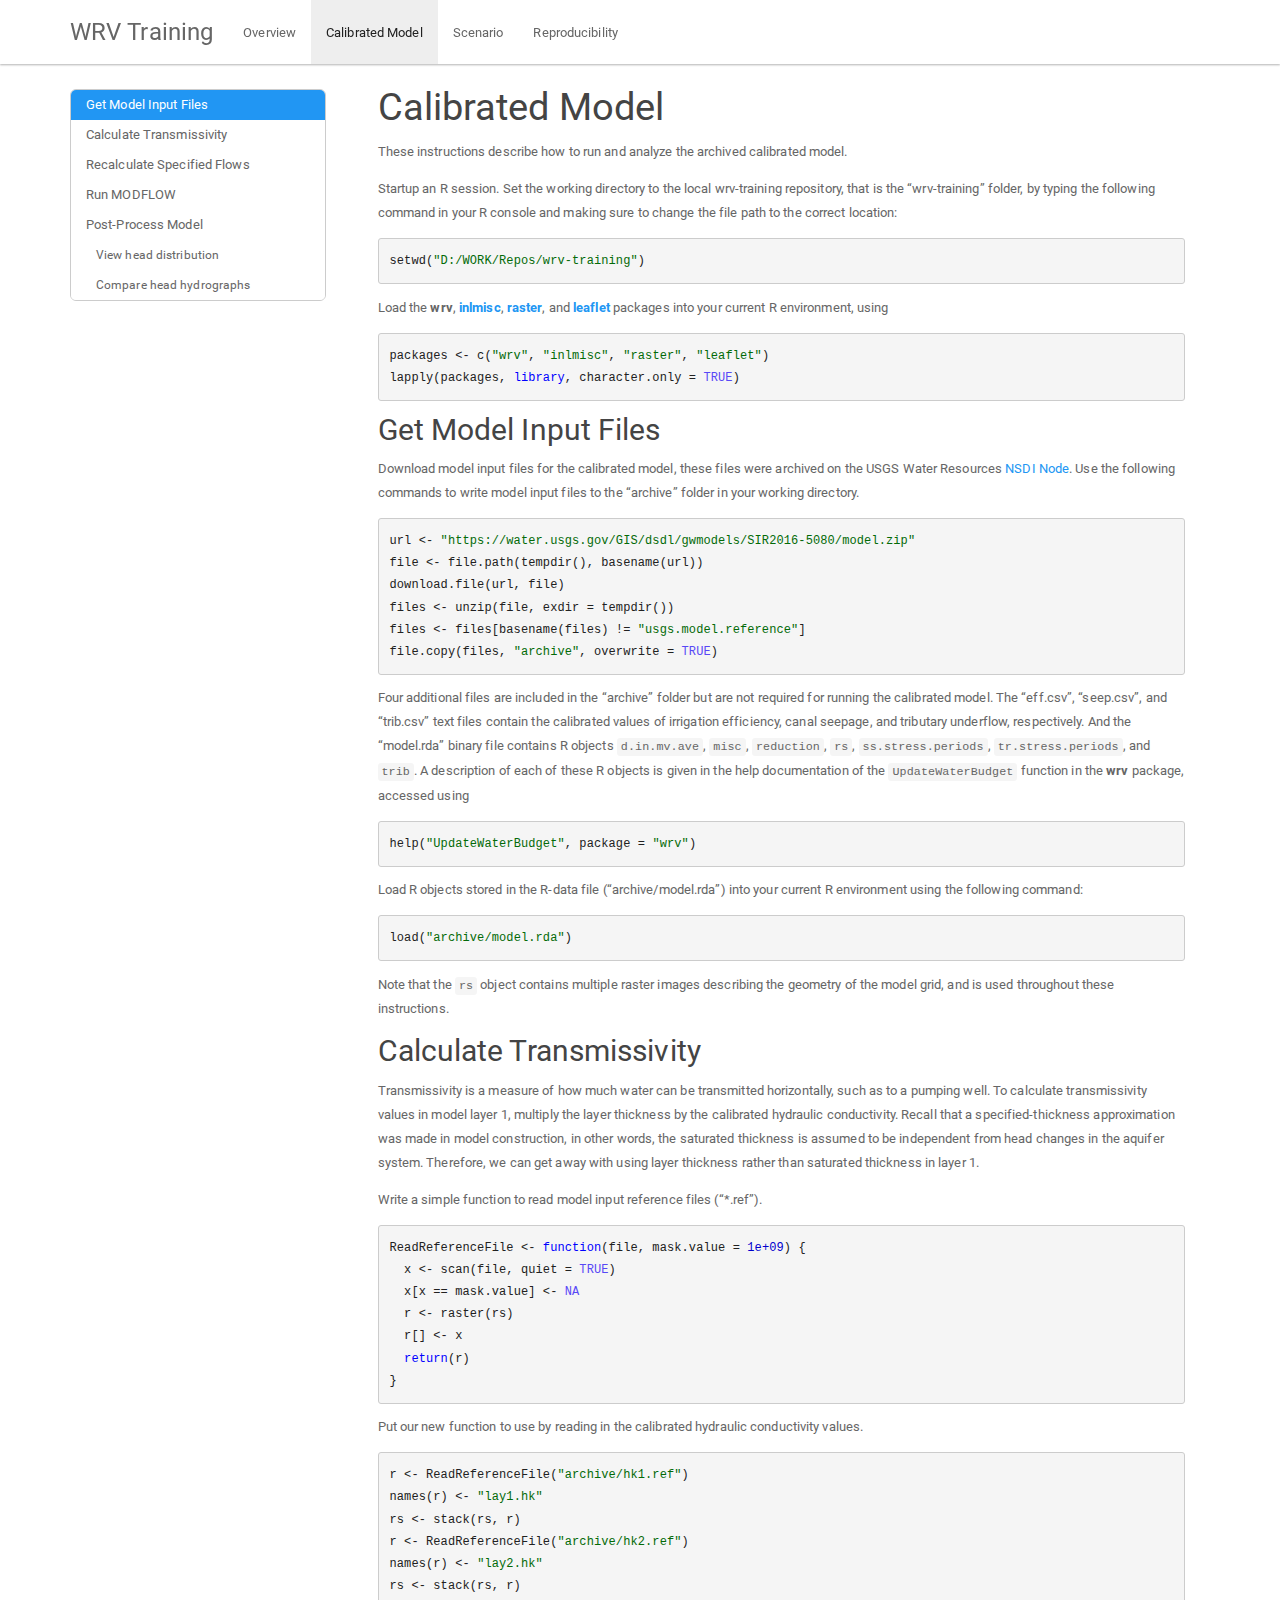
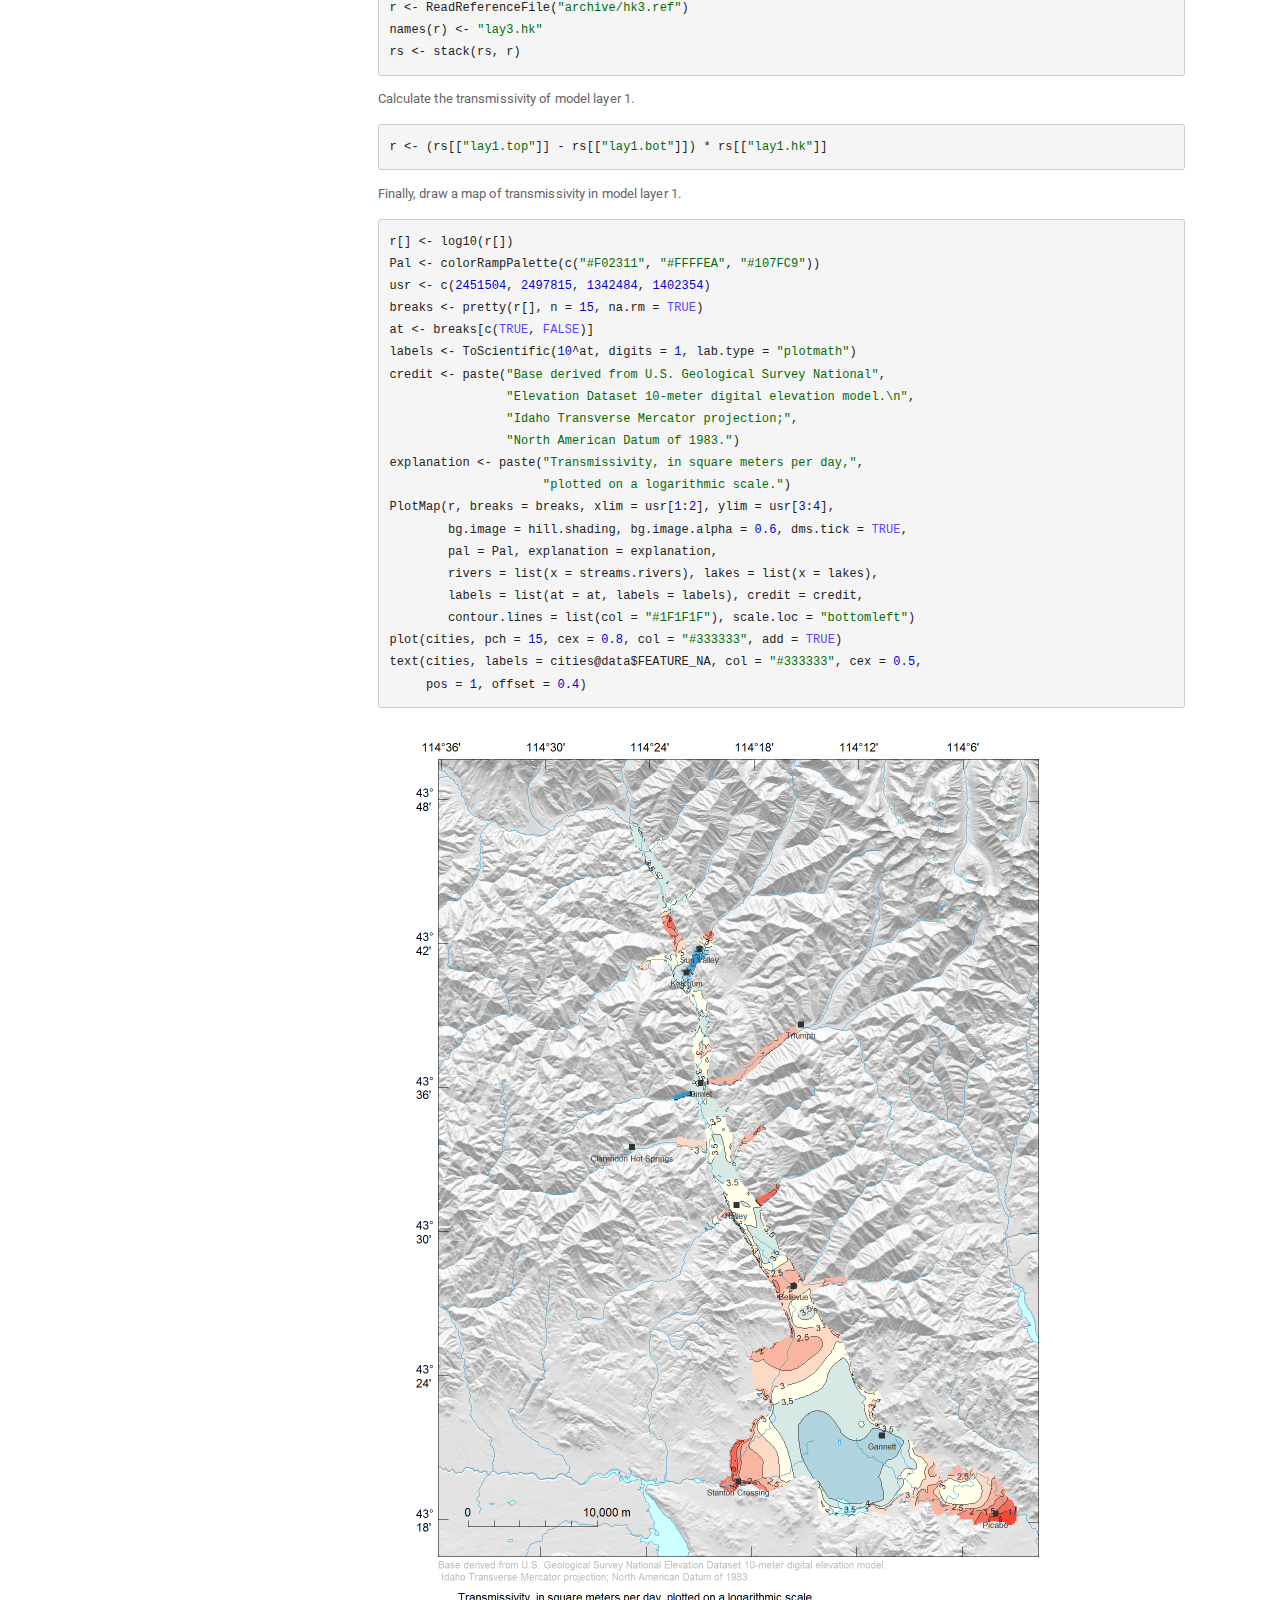
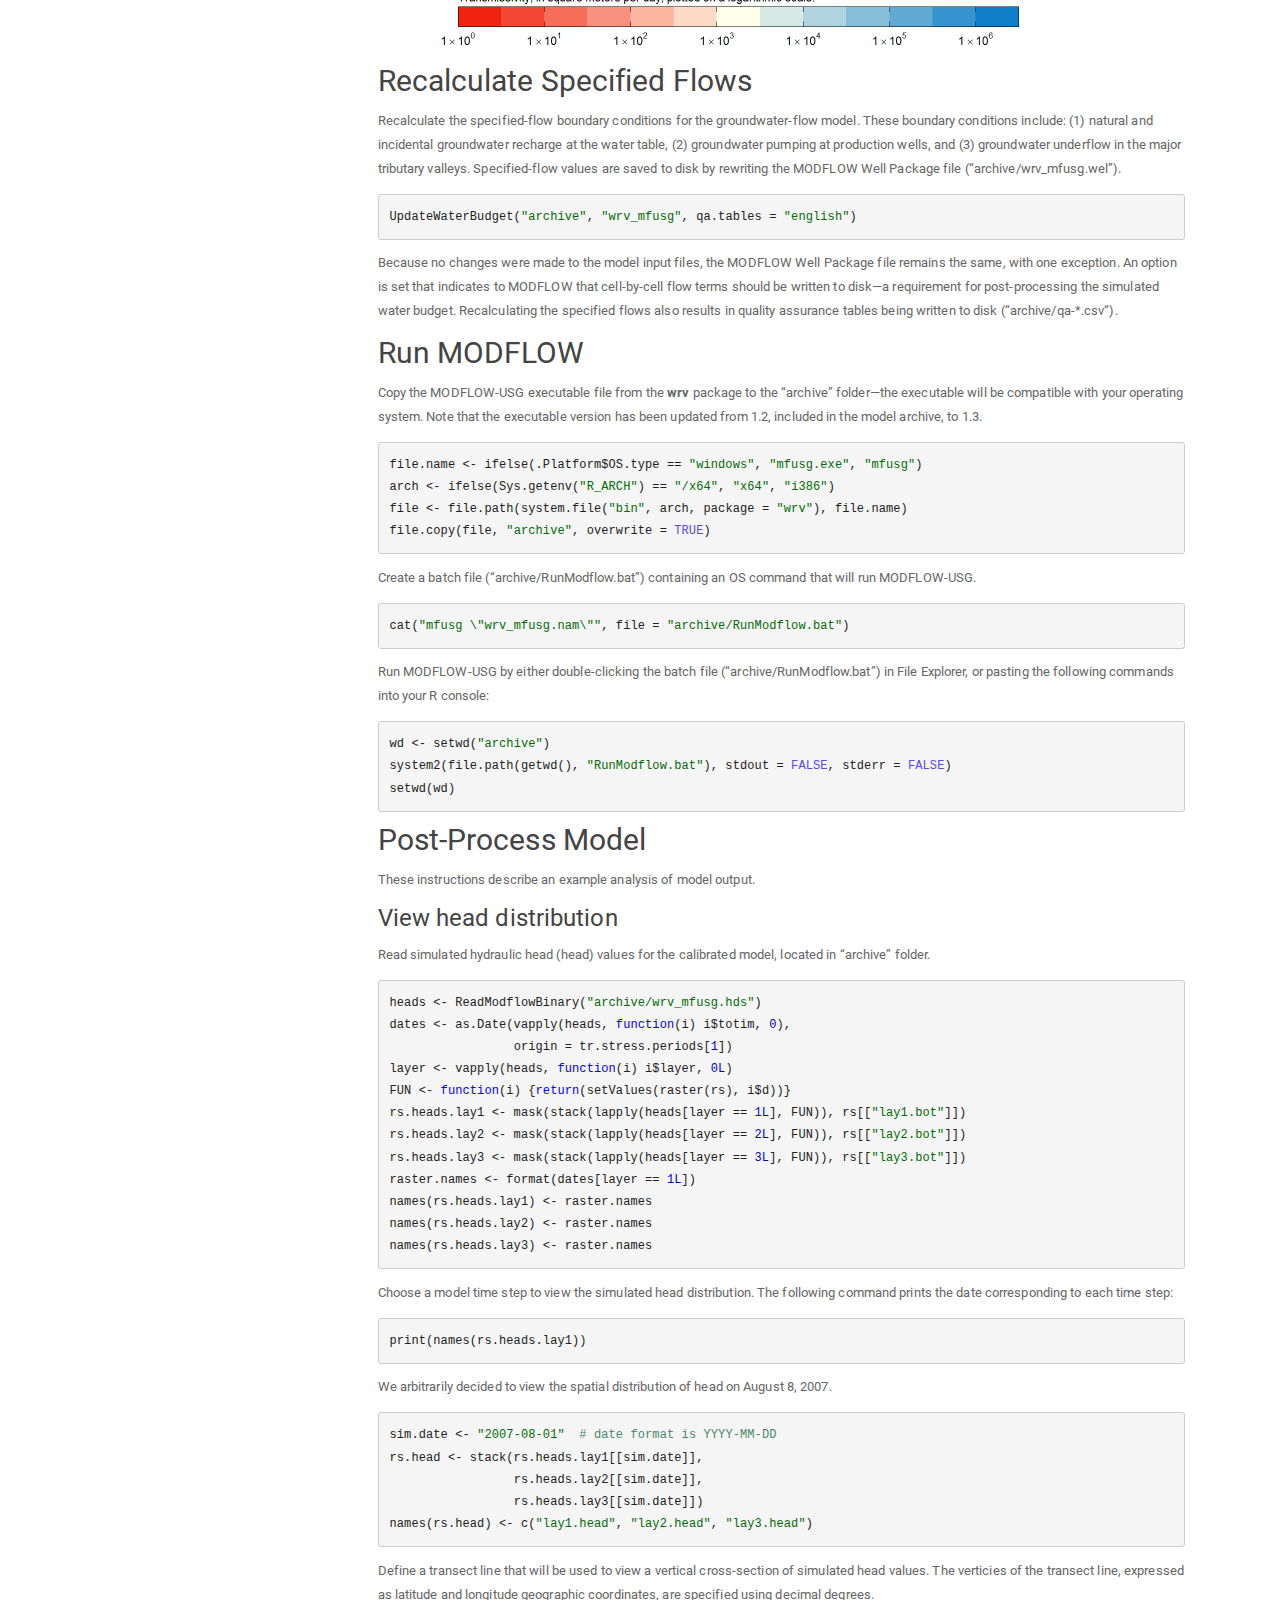
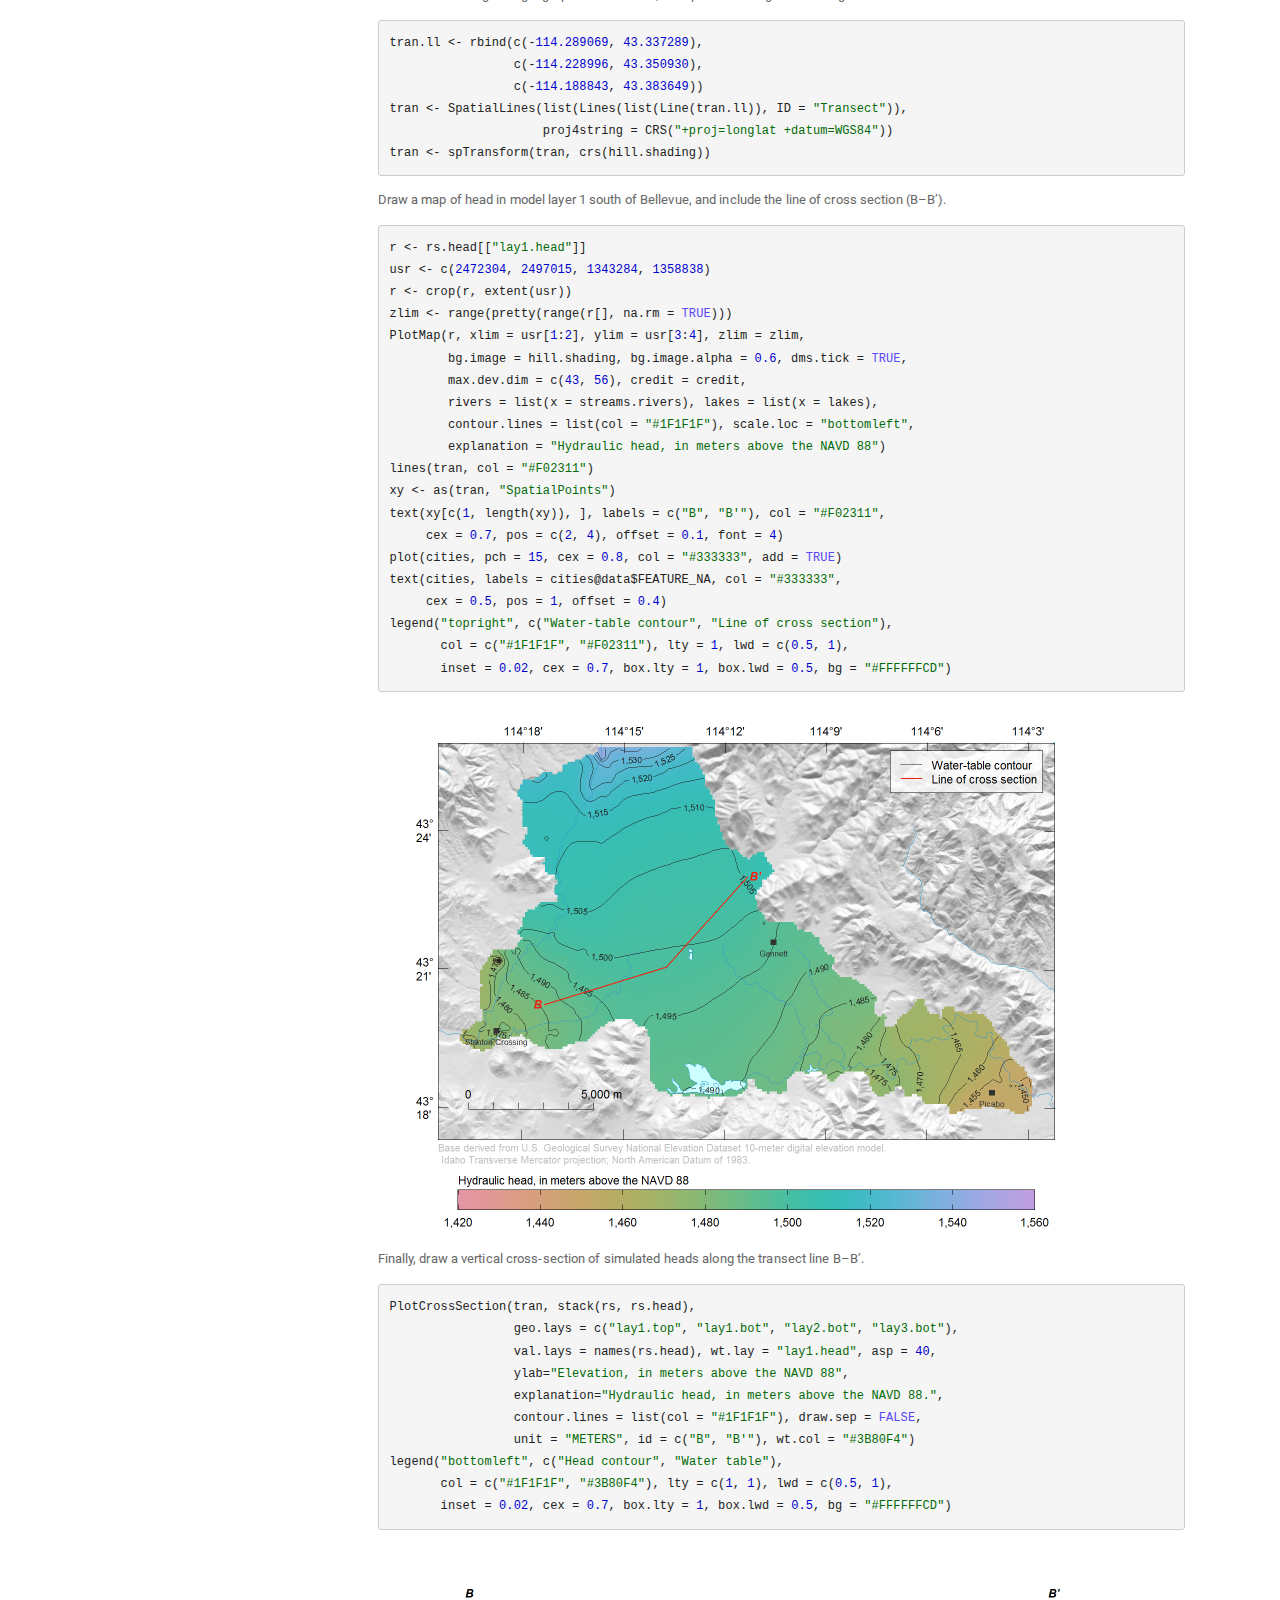
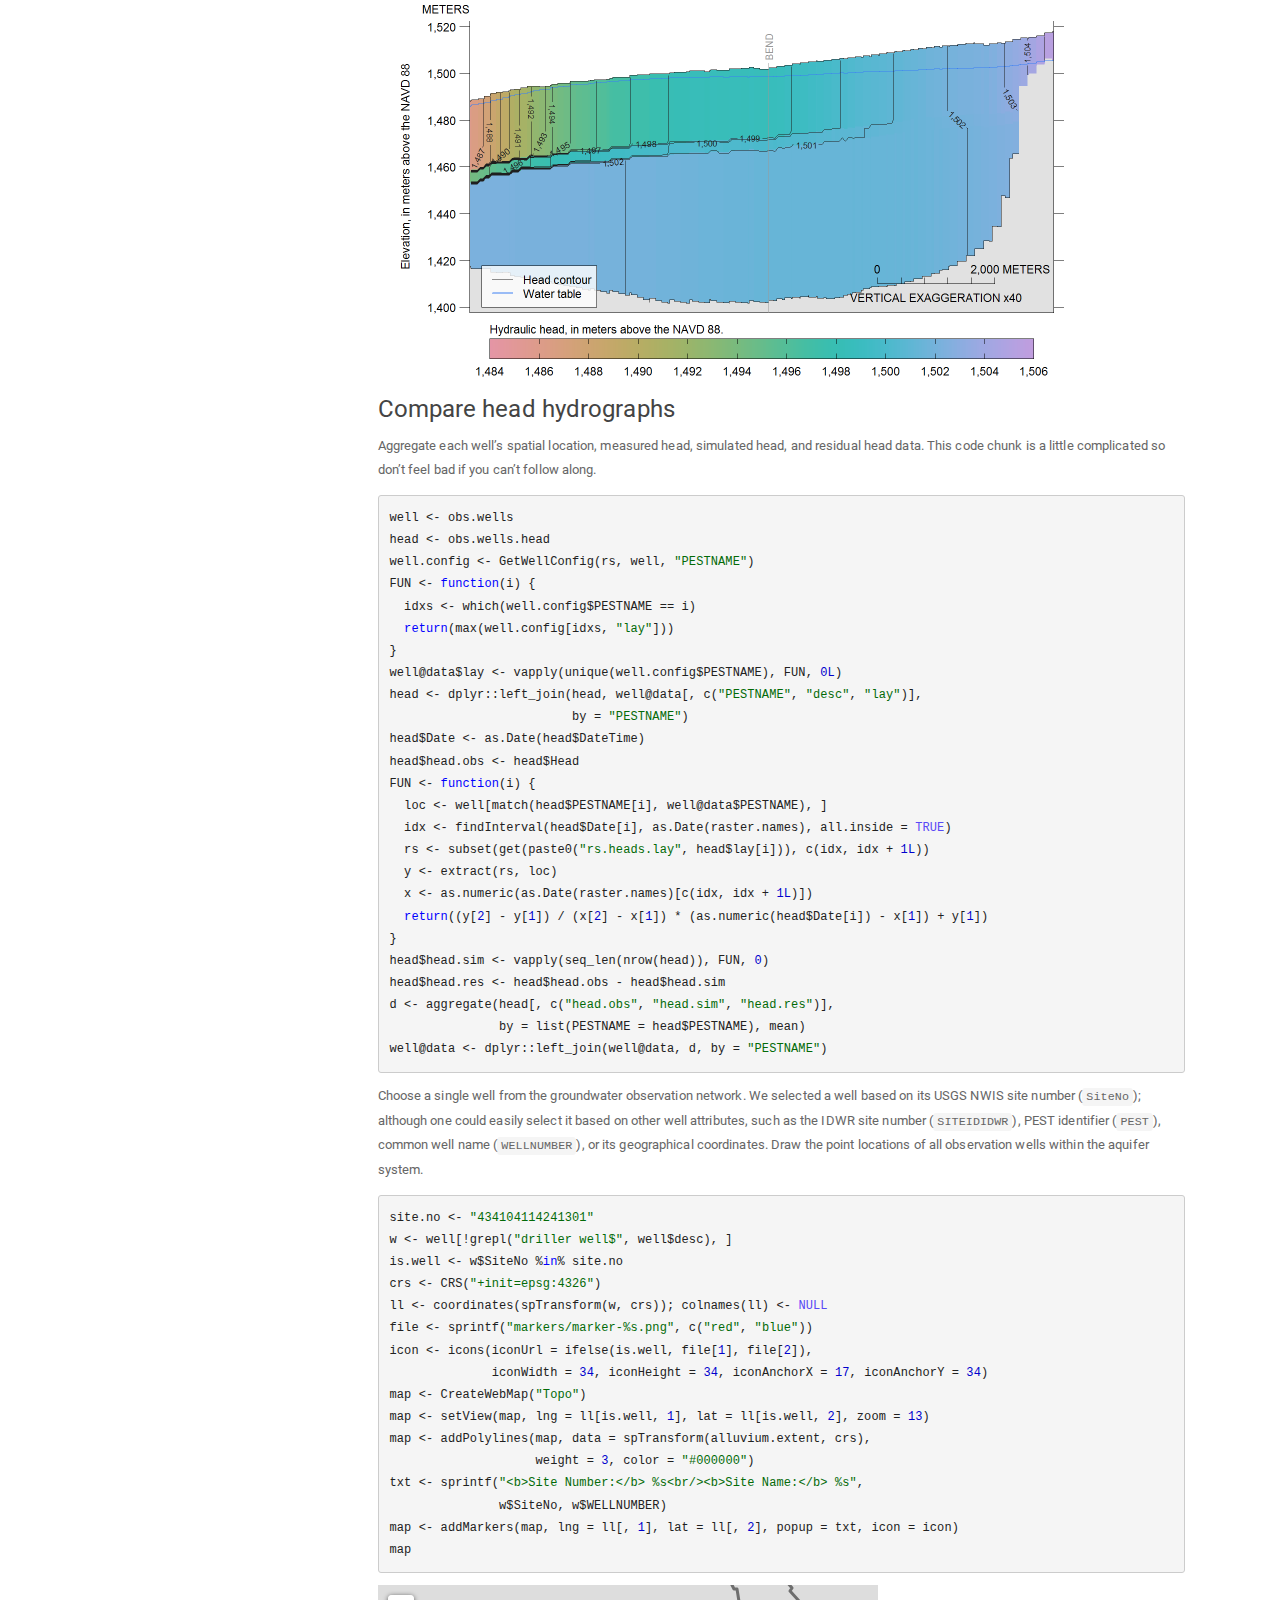
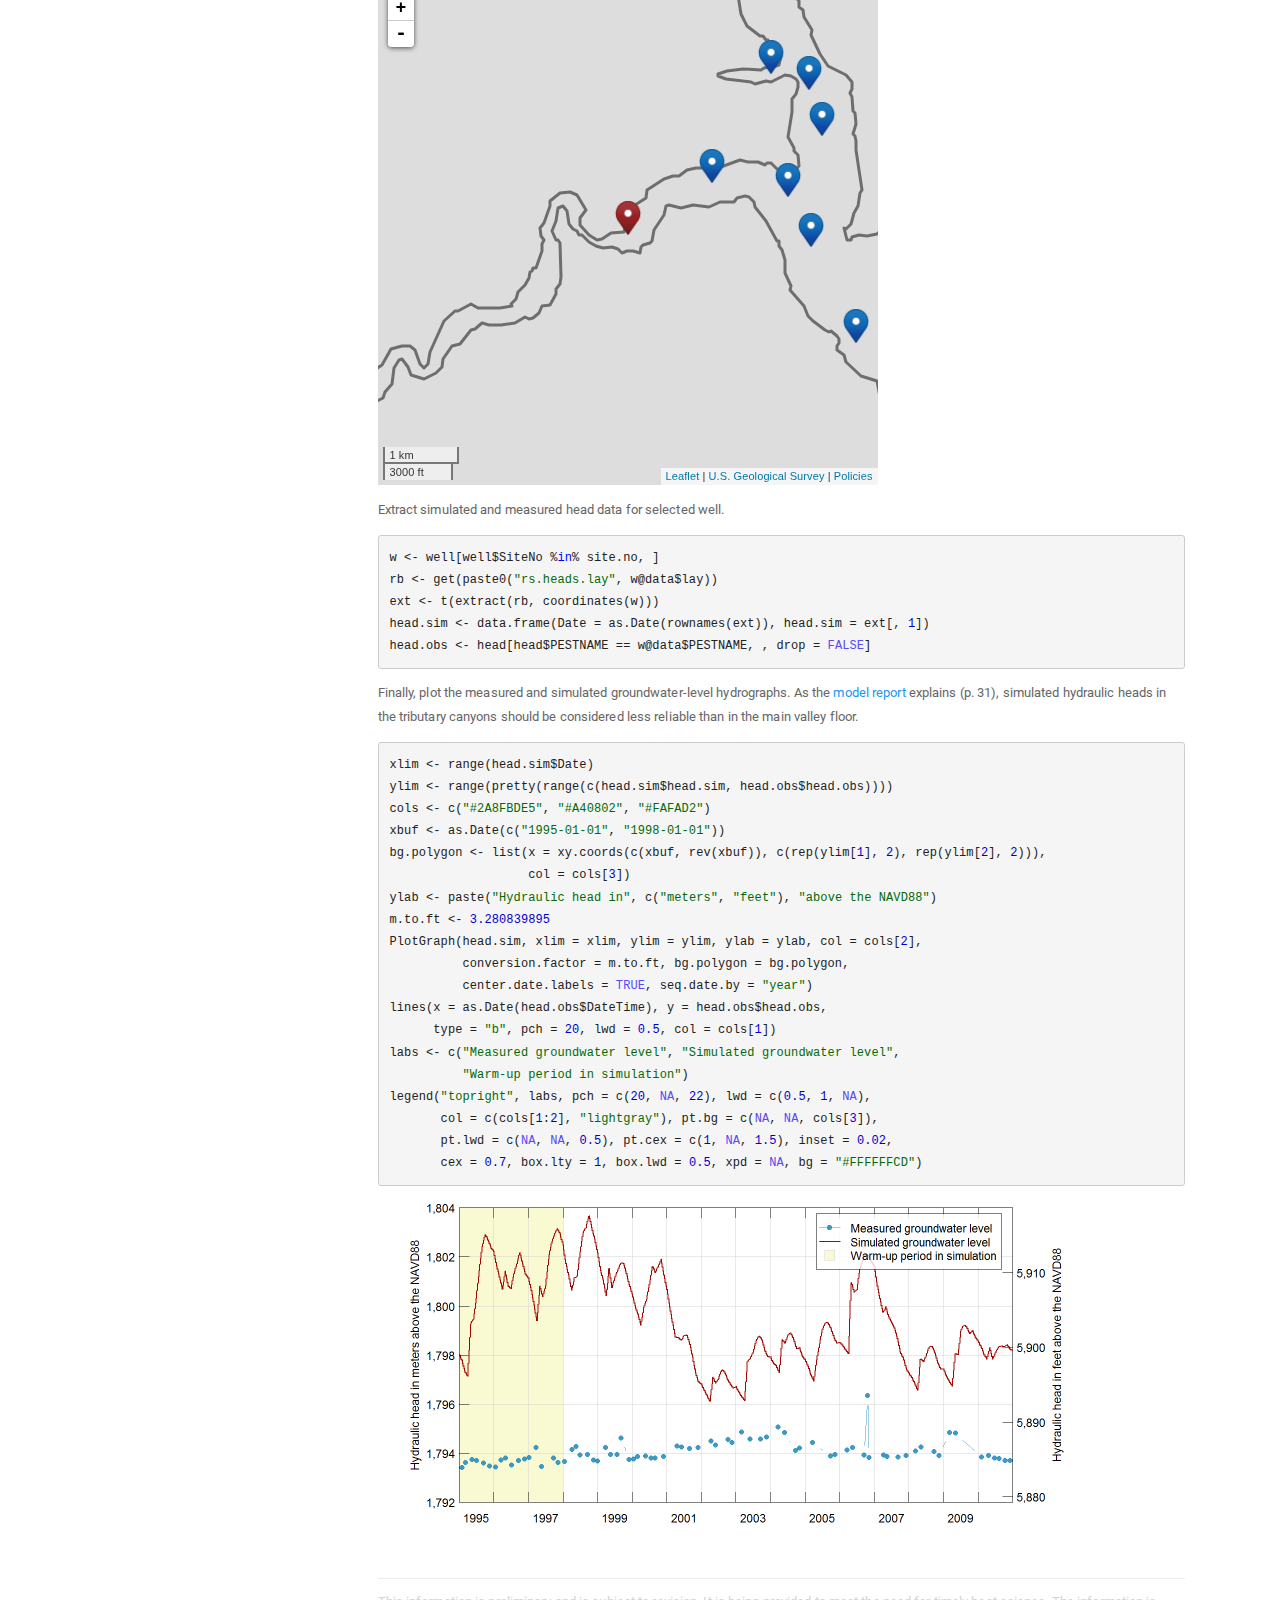
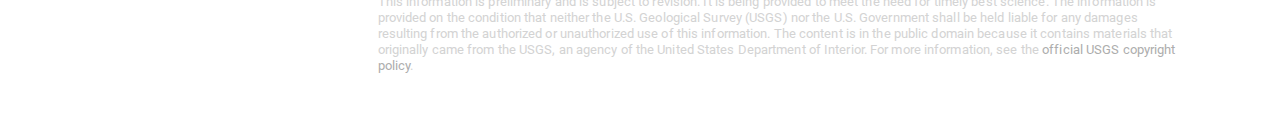
==== commit 0ed0cb35: "Minor changes" ====
--- a/calib-model.html
+++ b/calib-model.html
@@ -299,6 +299,9 @@
 </li>
 <li>
   <a href="scenario.html">Scenario</a>
+</li>
+<li>
+  <a href="reproducibility.html">Reproducibility</a>
 </li>
       </ul>
       <ul class="nav navbar-nav navbar-right">
@@ -518,8 +521,8 @@
                w$SiteNo, w$WELLNUMBER)
 map &lt;- addMarkers(map, lng = ll[, 1], lat = ll[, 2], popup = txt, icon = icon)
 map</code></pre>
-<div id="htmlwidget-07a2ba855cdd0b149954" style="width:500px;height:500px;" class="leaflet html-widget"></div>
-<script type="application/json" data-for="htmlwidget-07a2ba855cdd0b149954">{"x":{"options":{"crs":{"crsClass":"L.CRS.EPSG3857","code":null,"proj4def":null,"projectedBounds":null,"options":{}}},"calls":[{"method":"addWMSTiles","args":["https://basemap.nationalmap.gov/arcgis/services/USGSTopo/MapServer/WmsServer?",null,"Topo",{"styles":"","format":"image/jpeg","transparent":false,"version":"1.3.0","crs":null,"maxNativeZoom":15,"attribution":"<a href='https://www.usgs.gov/'>U.S. Geological Survey<\/a> | <a href='https://www.usgs.gov/laws/policies_notices.html'>Policies<\/a>","layers":"0"}]},{"method":"addScaleBar","args":[{"maxWidth":100,"metric":true,"imperial":true,"updateWhenIdle":true,"position":"bottomleft"}]},{"method":"addPolylines","args":[[[[{"lng":[-114.309846299334,-114.30937698905,-114.30847747734,-114.308047275955,-114.307636629199,-114.306867742068,-114.305866545941,-114.305178223659,-114.304164512763,-114.30338604107,-114.302701790748,-114.301982450564,-114.301157841042,-114.300245507358,-114.299140180161,-114.298157667164,-114.297585704205,-114.296676177641,-114.295890167068,-114.295216443568,-114.294800980826,-114.294452890515,-114.294295688348,-114.294037427455,-114.293700565768,-114.293161587067,-114.292375576224,-114.291656937701,-114.290736181923,-114.29009614483,-114.289119245836,-114.288063746025,-114.287210363389,-114.286053804821,-114.285009533332,-114.283954033187,-114.283459969326,-114.282357682645,-114.28105348654,-114.280308231785,-114.279509744788,-114.27844509539,-114.277966002866,-114.278099083764,-114.279376662319,-114.281346263009,-114.282756923371,-114.283209398932,-114.282836770855,-114.281667012974,-114.280918149339,-114.280044475208,-114.279404820989,-114.279373618479,-114.279170801353,-114.278016303291,-114.277033419776,-114.275941327064,-114.276190948334,-114.276752596084,-114.278094310062,-114.279202004146,-114.280496914065,-114.281346259489,-114.283076315783,-114.283848187161,-114.285155503021,-114.286491721604,-114.287322647215,-114.288355689849,-114.289321360172,-114.290511605229,-114.292061169316,-114.293105440775,-114.294385515455,-114.2956838366,-114.29689443312,-114.297912035943,-114.298684010416,-114.299280536103,-114.299877061777,-114.300315683664,-114.300929754412,-114.301674034608,-114.302187147581,-114.303238403542,-114.304126964979,-114.305055417914,-114.305544283007,-114.306150475916,-114.307030433441,-114.307323752394,-114.307323751938,-114.307460633941,-114.308008162907,-114.30830148193,-114.308868030099,-114.309514867305,-114.309858563402,-114.310090892001,-114.310343582446,-114.310618896047,-114.310950191219,-114.311120235962,-114.311289469001,-114.311433842983,-114.312548100906,-114.312828320799,-114.312914316039,-114.313145507714,-114.313515076535,-114.313684542186,-114.313781743553,-114.314547144394,-114.315103373818,-114.316212968802,-114.31620964148,-114.317023348235,-114.317601806218,-114.317694549945,-114.317689896182,-114.317572725962,-114.317065428672,-114.317087264958,-114.316734655318,-114.316404428615,-114.315510674158,-114.315011290685,-114.314596782615,-114.314248466403,-114.313576298668,-114.312995450924,-114.312537354336,-114.311757177779,-114.310980875707,-114.310503031883,-114.310501065718,-114.310496567409,-114.309914123342,-114.309649016832,-114.308632438935,-114.308588009462,-114.307769532747,-114.306991759218,-114.306216877268,-114.305065199898,-114.30464291707,-114.304428265087,-114.303941089478,-114.303163795844,-114.302848553604,-114.302125755613,-114.302074377788,-114.302073408614,-114.301258586161,-114.300183624895,-114.299907381694,-114.299198289028,-114.298719402252,-114.297884974636,-114.297648076567,-114.297196694948,-114.29684982938,-114.295692741133,-114.294085909057,-114.291916685785,-114.290329939073,-114.288613122126,-114.286540368888,-114.284726112309,-114.283119280349,-114.281673131768,-114.280528264171,-114.279805189995,-114.278579981114,-114.277816736311,-114.277274430723,-114.277013321252,-114.276732126147,-114.27633268792,-114.275507556626,-114.274852305419,-114.273905830974,-114.272595327439,-114.270872257429,-114.268736621564,-114.266334031345,-114.26453815593,-114.262815086248,-114.261019210817,-114.260485301034,-114.262014221453,-114.264586691605,-114.265872926689,-114.267062087401,-114.26895503724,-114.269828706247,-114.269391871096,-114.269634556622,-114.270241271307,-114.27150323801,-114.272571055641,-114.273177769981,-114.273940253611,-114.273940252969,-114.27424153378,-114.274623156031,-114.27520563219,-114.275647510262,-114.276912890212,-114.277776562047,-114.278680404739,-114.279985955517,-114.280889798423,-114.281833812127,-114.282838082166,-114.283500900308,-114.284364572302,-114.285409013124,-114.285931233536,-114.286091916418,-114.286855161593,-114.287598321404,-114.288261139491,-114.289305580442,-114.289687202994,-114.289727373395,-114.289827800327,-114.289888056362,-114.290972668112,-114.291535059266,-114.291916681804,-114.292418816241,-114.292579499265,-114.292720096983,-114.292880780206,-114.292900865499,-114.292966733106,-114.292695711576,-114.292103327539,-114.292065278937,-114.291826194104,-114.291666724337,-114.291666652482,-114.291496871791,-114.291290801687,-114.291290091948,-114.291182817946,-114.290478166804,-114.290446524224,-114.290061709183,-114.289534727504,-114.289544866441,-114.289458630932,-114.289167105876,-114.288805534883,-114.288330672054,-114.288297164611,-114.28828359209,-114.288283522413,-114.288283557173,-114.28830394977,-114.28791622011,-114.287481544591,-114.285923935525,-114.285854780694,-114.285449661187,-114.285007518993,-114.284719726293,-114.284696791769,-114.284693878338,-114.284714421463,-114.284834809333,-114.284880568444,-114.284443160796,-114.284403669047,-114.284378748793,-114.28406899629,-114.28405883578,-114.284075231888,-114.283947944704,-114.283788184907,-114.283634122298,-114.283383953964,-114.282863820895,-114.282879898461,-114.282656415749,-114.282117196661,-114.281932240151,-114.280460128282,-114.280411429628,-114.280407932799,-114.279642984691,-114.279636170545,-114.279630643765,-114.278773621113,-114.278073530281,-114.278069751048,-114.278060277584,-114.278053210953,-114.277400097709,-114.276765384938,-114.276260451183,-114.275883646604,-114.275702142408,-114.275229037677,-114.274829234433,-114.274610222316,-114.274742726704,-114.274999168571,-114.275051939203,-114.275166587856,-114.274898763805,-114.273493405761,-114.272880371895,-114.272896125859,-114.27288999301,-114.272736861625,-114.271621039392,-114.270397118831,-114.269929292232,-114.269525424188,-114.268942709258,-114.268759859679,-114.268415645759,-114.267887652824,-114.267557729238,-114.267557037758,-114.267440936523,-114.267420138612,-114.265673530107,-114.265219635858,-114.264958832979,-114.264372936513,-114.264008107374,-114.263639708033,-114.26336011963,-114.262751348473,-114.262569616168,-114.262454506946,-114.262021824724,-114.261535073048,-114.261311649034,-114.260980702943,-114.260846815237,-114.260582456675,-114.259671321804,-114.259514574707,-114.259475328682,-114.25935918274,-114.259111473469,-114.25912376918,-114.259123974624,-114.259432507013,-114.259058523936,-114.258457572404,-114.258154727856,-114.258101480322,-114.258095959288,-114.257874650409,-114.257486763878,-114.257184203821,-114.256418323436,-114.256265929073,-114.255874305977,-114.255740091975,-114.255616480436,-114.255569715262,-114.254918560857,-114.254703748858,-114.25470354129,-114.254368200653,-114.254107174254,-114.253803603318,-114.253453458407,-114.25345331375,-114.252713464479,-114.251716759722,-114.250942194506,-114.249879419419,-114.249086841215,-114.248348302374,-114.247789895079,-114.247357579829,-114.246853211781,-114.246206179738,-114.245664344399,-114.245018753355,-114.244292463386,-114.243692986026,-114.243035866695,-114.241906082448,-114.241133678968,-114.240395860581,-114.239646513701,-114.239081621574,-114.238574371772,-114.238170877536,-114.237698212679,-114.237179434253,-114.236868830327,-114.236762855311,-114.23642532711,-114.23569918704,-114.235302609961,-114.234444896584,-114.234020651221,-114.233384282935,-114.232812474033,-114.232185328879,-114.231539737747,-114.231078601489,-114.230543683304,-114.230036433108,-114.229086492098,-114.228791365272,-114.228736029395,-114.228404011153,-114.227795310804,-114.22718661066,-114.226559464405,-114.226411900154,-114.226642468044,-114.227490959191,-114.227776863414,-114.228164217334,-114.228920480787,-114.229630631065,-114.230064098946,-114.230875698916,-114.231392171518,-114.23187175324,-114.232129989416,-114.23269257584,-114.232996925554,-114.233409642418,-114.233594096603,-114.23393994881,-114.234585540017,-114.23545017093,-114.235830608229,-114.235726851833,-114.235911305993,-114.236372442358,-114.236787465194,-114.237283186642,-114.237790436815,-114.237997948076,-114.2381362888,-114.238943277569,-114.23948511299,-114.240153760847,-114.240787823563,-114.241364244266,-114.242148176567,-114.242632369877,-114.242989750406,-114.243178527715,-114.24346673774,-114.243863026796,-114.244565539187,-114.244799709826,-114.245049083053,-114.245909636529,-114.247161291774,-114.248020156866,-114.248721909985,-114.248458289468,-114.246988709205,-114.244202781925,-114.242288786135,-114.239396525599,-114.237120997082,-114.233441871491,-114.229273614037,-114.227125685385,-114.225594488463,-114.223404026047,-114.220554298182,-114.218448902033,-114.217066571356,-114.215811840864,-114.214110511528,-114.212770714434,-114.210877984783,-114.209453120766,-114.207156325519,-114.204434197733,-114.201627003237,-114.199861873252,-114.197735210599,-114.198288142333,-114.199394006273,-114.201010269387,-114.202711599363,-114.204604328756,-114.206964923662,-114.209431851779,-114.211579780401,-114.213110976639,-114.214578373645,-114.216683769461,-114.217704567578,-114.219533497586,-114.221468760608,-114.222787291337,-114.223723022638,-114.224850153905,-114.226296283982,-114.228231546578,-114.230039209112,-114.232655003704,-114.235334598138,-114.236522640217,-114.238501392662,-114.240416522984,-114.24223782849,-114.243959697487,-114.244488001256,-114.244524261439,-114.244200140561,-114.243854892115,-114.243434088539,-114.243668496044,-114.243785512397,-114.243800955953,-114.243599842279,-114.243423908488,-114.24342477161,-114.243074241406,-114.242892029565,-114.242595835359,-114.242418092625,-114.242070667929,-114.241430531848,-114.240948521333,-114.240555172266,-114.240564808345,-114.24059257515,-114.240695514908,-114.240781661425,-114.241158183467,-114.241280639913,-114.24149492369,-114.241329772383,-114.240341668118,-114.239686335736,-114.239685147315,-114.23923605086,-114.238616348628,-114.238225016486,-114.238073104038,-114.237711191434,-114.237710988856,-114.237709939051,-114.237484839692,-114.237231312066,-114.236293445491,-114.235644392673,-114.234915330799,-114.234746925429,-114.233946108298,-114.233312954252,-114.232346578384,-114.232087511396,-114.231682465358,-114.23122177633,-114.231180563218,-114.230531784901,-114.23010316059,-114.23012929119,-114.229909820745,-114.22939547051,-114.229012679827,-114.228688730748,-114.227582422132,-114.227127629643,-114.226847356563,-114.226843872206,-114.226530851251,-114.226488151492,-114.225095300647,-114.223336062669,-114.221409537392,-114.217989480046,-114.216105618941,-114.216525574592,-114.216340655715,-114.215648430286,-114.215372188668,-114.214882398217,-114.214532467282,-114.213972378318,-114.213339619549,-114.212918945647,-114.212549911282,-114.212417306253,-114.212230566255,-114.212230368705,-114.212229309131,-114.212060774999,-114.211968235351,-114.211873966738,-114.211806476462,-114.210987483473,-114.210973331265,-114.210996501412,-114.211105886275,-114.211191822971,-114.211049149493,-114.210787274027,-114.210799613481,-114.210847599971,-114.210953751108,-114.211407279728,-114.211394527391,-114.211394462451,-114.211394501857,-114.21140426711,-114.211301526834,-114.211299572306,-114.211298871435,-114.211035046272,-114.209725073851,-114.209349094549,-114.208438058851,-114.208309175654,-114.20830563339,-114.208294552489,-114.208284266695,-114.208274817236,-114.208266246954,-114.2082642286,-114.207362693607,-114.207359405788,-114.205886626193,-114.205064714192,-114.205059007478,-114.205245480066,-114.205699559304,-114.205819877325,-114.205820911359,-114.205821098124,-114.205945486276,-114.206061968113,-114.205930310466,-114.205817322145,-114.205022748776,-114.204825827639,-114.204699647956,-114.204699460082,-114.204698407455,-114.204432107492,-114.204197708297,-114.204076413001,-114.204076223547,-114.20407517257,-114.203892851359,-114.203624198701,-114.203243414814,-114.202813022911,-114.201877836514,-114.20114719983,-114.200365885097,-114.20036505182,-114.199470016034,-114.198558820328,-114.197644898616,-114.196295702228,-114.19629515336,-114.195951245963,-114.194958586402,-114.194487784951,-114.194175167566,-114.193418910024,-114.191762928652,-114.190370818949,-114.188626895684,-114.188614111156,-114.188605648974,-114.185750250667,-114.183257243847,-114.179647964812,-114.176968912406,-114.17432706923,-114.172466615495,-114.171796850908,-114.171982893847,-114.174587526725,-114.179313076642,-114.180243303217,-114.181566800834,-114.181591197235,-114.181707008841,-114.182066246377,-114.18250957144,-114.182521513912,-114.182501250991,-114.182512672542,-114.182104900457,-114.182033662839,-114.182034210022,-114.182152224207,-114.182222105544,-114.182279432646,-114.182450764656,-114.182549257699,-114.18255114148,-114.182796968617,-114.183236222902,-114.183714525775,-114.184861597844,-114.185219505395,-114.185221925556,-114.185579199461,-114.185604080246,-114.1853216619,-114.185316490838,-114.185320265539,-114.185318635025,-114.185208052094,-114.185114952598,-114.185028124523,-114.184993631509,-114.184477357656,-114.184469020502,-114.184436481016,-114.184449406786,-114.184487164622,-114.184584334543,-114.184272826041,-114.184185308809,-114.184154145058,-114.184154002852,-114.184154256177,-114.184235691525,-114.18367400281,-114.182224493856,-114.181069739182,-114.181043105238,-114.181017410222,-114.181016200116,-114.180956471634,-114.180903406767,-114.180716028966,-114.180660543197,-114.180594735975,-114.180517706397,-114.180429786275,-114.180331354755,-114.180222832,-114.180104682316,-114.179977406256,-114.179841553293,-114.179697717048,-114.179546489409,-114.17938853806,-114.179224532121,-114.179055173795,-114.178881182547,-114.178703312488,-114.1785223192,-114.17833898659,-114.178154090534,-114.1779684242,-114.177782783776,-114.177597963784,-114.177412764007,-114.177322065826,-114.177205407555,-114.177137034912,-114.176778987713,-114.17660630304,-114.176433821789,-114.176102880131,-114.176013709287,-114.175272278818,-114.175018331882,-114.174834991582,-114.174650099983,-114.174464434433,-114.174278795867,-114.17409397564,-114.17391077288,-114.173729956622,-114.173549812313,-114.17348902621,-114.173343375495,-114.173166642439,-114.172997609497,-114.172822952769,-114.172759080767,-114.16980532053,-114.165932095978,-114.164975263164,-114.164907767933,-114.164879292064,-114.164835512328,-114.164715468975,-114.164550591482,-114.164343703464,-114.164098343193,-114.163818709669,-114.163509586654,-114.16317626824,-114.162824445054,-114.162460145731,-114.162089607341,-114.161719163254,-114.161502199014,-114.161399263324,-114.161046058168,-114.15792172358,-114.154644850533,-114.153854657208,-114.153804769447,-114.153776305853,-114.153772618345,-114.15378692591,-114.153792659269,-114.153786241927,-114.153767695983,-114.153737103497,-114.153694593967,-114.15364035212,-114.153574608476,-114.153497645651,-114.153409790415,-114.153311423225,-114.15320296396,-114.153084871911,-114.152957661611,-114.15282187119,-114.152676524686,-114.152601808959,-114.152543534048,-114.15249412004,-114.152466528686,-114.152434138115,-114.152332689562,-114.152282217379,-114.152249007909,-114.152170747323,-114.152082896544,-114.151984533936,-114.151876079357,-114.151757992075,-114.15162919922,-114.151571558119,-114.151525857988,-114.151394068812,-114.151352298124,-114.151329996585,-114.151286980359,-114.151286505599,-114.15128591064,-114.151259898221,-114.151217216273,-114.15116298238,-114.151020293097,-114.15083409093,-114.150607559459,-114.150344577826,-114.150049644765,-114.149725476895,-114.149621797985,-114.149558085122,-114.149418955503,-114.149307336145,-114.14917113383,-114.149027365693,-114.148876213543,-114.148718327362,-114.148481546047,-114.148336525588,-114.148292005275,-114.147727248473,-114.147594421619,-114.147458230416,-114.147314466992,-114.147005436239,-114.146715126883,-114.146604185306,-114.14655873612,-114.146498029803,-114.146498850458,-114.146637222972,-114.14682169832,-114.147191509214,-114.147399866154,-114.147380682022,-114.147253400066,-114.147110742662,-114.146890607832,-114.146728948941,-114.146576591438,-114.146350101501,-114.146087165598,-114.14579228012,-114.145470488207,-114.145212946111,-114.145133574093,-114.14508393302,-114.144936485347,-114.144673555626,-114.144378679278,-114.144056894568,-114.143713271277,-114.143476940708,-114.143395367845,-114.142781369792,-114.142050912815,-114.142037488813,-114.14030139647,-114.140293373602,-114.138673234804,-114.138132338384,-114.135658378318,-114.13059108045,-114.130584078029,-114.130575409909,-114.126138869183,-114.125411892903,-114.125376302042,-114.125363585973,-114.125386291188,-114.125398887179,-114.125415489957,-114.125501604482,-114.125563010632,-114.125662743167,-114.125832514437,-114.125909682726,-114.126001190521,-114.126035358091,-114.126149795615,-114.126395459346,-114.12668844791,-114.126883572511,-114.126955422192,-114.126979131832,-114.126954296407,-114.126881341475,-114.126765900794,-114.126629106511,-114.126464465834,-114.126257823102,-114.126012712391,-114.125777632271,-114.1250321914,-114.124710531862,-114.124367469697,-114.124008862787,-114.123638862198,-114.123384467217,-114.123011352502,-114.122643500555,-114.122285183633,-114.121940697864,-114.121762970832,-114.121699128872,-114.121607966664,-114.121421250819,-114.121234054134,-114.12106864409,-114.120983691653,-114.120907236376,-114.120860246994,-114.120583377058,-114.12057072073,-114.120586339844,-114.120774981004,-114.120909270082,-114.121050785438,-114.12114631048,-114.121185595381,-114.121240110773,-114.121288013766,-114.121287474949,-114.12123850419,-114.121141940148,-114.120999437462,-114.120813431786,-114.120587106476,-114.120324338729,-114.120029618924,-114.11970798737,-114.119364956851,-114.119006387846,-114.11863842221,-114.118267348968,-114.118080625017,-114.11782617892,-114.117643483277,-114.117292271343,-114.116959694585,-114.116651443523,-114.116372792615,-114.116128513498,-114.115969234112,-114.11589424132,-114.115307659349,-114.115032592929,-114.114493151422,-114.114512488028,-114.11392372755,-114.113628835517,-114.11348433914,-114.113365985917,-114.113160237434,-114.113072942787,-114.112931394962,-114.11287774307,-114.112835238036,-114.112814344232,-114.112796084351,-114.112742713748,-114.11266001287,-114.111491864976,-114.110690260206,-114.110345004803,-114.110023862935,-114.109729742993,-114.109467670319,-114.109273618333,-114.108786219661,-114.108731082369,-114.108677577432,-114.108614437198,-114.108142946777,-114.107797680282,-114.10750738603,-114.10721546341,-114.106284042669,-114.106283318711,-114.106043767504,-114.105781670773,-114.105556123249,-114.105370965287,-114.105229373577,-114.105133771337,-114.105103758223,-114.105085792036,-114.105079870408,-114.105081269263,-114.105063113708,-114.105023262039,-114.104972721523,-114.104922714563,-114.104813437041,-114.104715593063,-114.104628273009,-114.104551859754,-114.104486676177,-114.104432332538,-114.104413109382,-114.104381533068,-114.104339169101,-114.104262866094,-114.104135446264,-114.103949429442,-114.103766151064,-114.103585380705,-114.103407776572,-114.103234085235,-114.103009792104,-114.10290359927,-114.102839749029,-114.102760422353,-114.10268948342,-114.102588835416,-114.102538437345,-114.102428921231,-114.102310960546,-114.102048205401,-114.101753486743,-114.101494136715,-114.101435933036,-114.101389032366,-114.10136560494,-114.10138335752,-114.101473242845,-114.101551360813,-114.10159935582,-114.101598904403,-114.101550014925,-114.101453524662,-114.101311086988,-114.101222413289,-114.101155526303,-114.101131690975,-114.100953246965,-114.100748827392,-114.100605232117,-114.100322384569,-114.100114905381,-114.099869882133,-114.099590576241,-114.099281765854,-114.098948736563,-114.098597180322,-114.098233119606,-114.0978627827,-114.097492505815,-114.097128614715,-114.096777336362,-114.096443509697,-114.096268598423,-114.096145279615,-114.096035422703,-114.095909530117,-114.095733389901,-114.095555373993,-114.095313253994,-114.095102236475,-114.094924458305,-114.094784614179,-114.094719226878,-114.094677026944,-114.094090514136,-114.093928339213,-114.092830694163,-114.091741606823,-114.091227210787,-114.091283038641,-114.091485908032,-114.091498251467,-114.091487706419,-114.091451975242,-114.091410012238,-114.091379969981,-114.091361738235,-114.091345261577,-114.091338148262,-114.091317512422,-114.091281787198,-114.091219708419,-114.091095481976,-114.089726626756,-114.088655939033,-114.087446459304,-114.087153543694,-114.086927318743,-114.08666462052,-114.086369968081,-114.086048378564,-114.085705370365,-114.085346805152,-114.084978823169,-114.08467847213,-114.083737221425,-114.083665111421,-114.0836334543,-114.083570378773,-114.083510282431,-114.08333824513,-114.083164420567,-114.082805859609,-114.082434894323,-114.082302585656,-114.082213613278,-114.082115222726,-114.081977298586,-114.08183367478,-114.081682658576,-114.081523924546,-114.081312979375,-114.081243927637,-114.081087764805,-114.080940923654,-114.080937503656,-114.080643928995,-114.079157060415,-114.077252040449,-114.077241108932,-114.077226004956,-114.077210558994,-114.077194840503,-114.077178914208,-114.077162847994,-114.07714671291,-114.07713057685,-114.077116108987,-114.075393128537,-114.075391527273,-114.075375594636,-114.07535986949,-114.075357201945,-114.072664698215,-114.072651911521,-114.072636797516,-114.072622086879,-114.072607841213,-114.072594125284,-114.072580992811,-114.072568505406,-114.072556712056,-114.070024279432,-114.070013232975,-114.070002980129,-114.069996437545,-114.067624963286,-114.067622091124,-114.067613555845,-114.0676119542,-114.066115132142,-114.06463778194,-114.061875531774,-114.060810675493,-114.06079201839,-114.0608429115,-114.060616087498,-114.060532201631,-114.060421445531,-114.060294842246,-114.060179695461,-114.060154407447,-114.0600541859,-114.059945961908,-114.059828105944,-114.059699200953,-114.059659759296,-114.059347541212,-114.059283933836,-114.059255572359,-114.059257174446,-114.059262926337,-114.059381353024,-114.059402986228,-114.059405449736,-114.059405649807,-114.059459909351,-114.059460972695,-114.059515856941,-114.059557878814,-114.059587981886,-114.059606043654,-114.059611455838,-114.059601465578,-114.059577377401,-114.059547012238,-114.059450730466,-114.059308506807,-114.059122770569,-114.058896709946,-114.058632003664,-114.058551808056,-114.058373709455,-114.058292314785,-114.058096649369,-114.058094907059,-114.05799287018,-114.057855269438,-114.057673291842,-114.05735527419,-114.057290232353,-114.05721904539,-114.057119670503,-114.05701145593,-114.056766649068,-114.056487548576,-114.0561771525,-114.055995518777,-114.055441102985,-114.055174346148,-114.054908270938,-114.054597619878,-114.054264781476,-114.053849709765,-114.053362158617,-114.053285520311,-114.052708644471,-114.052617856552,-114.052531926006,-114.052531126642,-114.051971095852,-114.051919877314,-114.051891358965,-114.051710078682,-114.051627546208,-114.051508083998,-114.051343801394,-114.051137513413,-114.050892741777,-114.050613684841,-114.050305110206,-114.050055668644,-114.049954605635,-114.049912127925,-114.04986684523,-114.049726496018,-114.049662029133,-114.049585274116,-114.049497693579,-114.049399600414,-114.049290042186,-114.049196205092,-114.049169427827,-114.049144754886,-114.049135037819,-114.049123293295,-114.049161624714,-114.049187049615,-114.04922954268,-114.049259664447,-114.049277745756,-114.049283706642,-114.049277527142,-114.049259228331,-114.049228891234,-114.049186185377,-114.049160652854,-114.049129034908,-114.049129065645,-114.049132024245,-114.049125803419,-114.049107505203,-114.049077168869,-114.049034922801,-114.048980950604,-114.048915481642,-114.048837962946,-114.048746526589,-114.048658004942,-114.048559919225,-114.04851325343,-114.048480150058,-114.048467555286,-114.048468312466,-114.048662663886,-114.048127101849,-114.048345053072,-114.049864159538,-114.052586255101,-114.052679524601,-114.052759811172,-114.055775898264,-114.059088609039,-114.063347522638,-114.063361267361,-114.063377189197,-114.063389992923,-114.066109930745,-114.071071182179,-114.077020813101,-114.080802649985,-114.082567736811,-114.082633401628,-114.082703540099,-114.082888365216,-114.083073820637,-114.083259263989,-114.083443896712,-114.083626939234,-114.083807599409,-114.083985577376,-114.084143901594,-114.084233659213,-114.084503924872,-114.084681427102,-114.084855018019,-114.085187495361,-114.085401450566,-114.085661290378,-114.085766051911,-114.086400661755,-114.086643273244,-114.087008222791,-114.087140617479,-114.087261520115,-114.087349105049,-114.087459402979,-114.08757726209,-114.087705918497,-114.087783053191,-114.087988148992,-114.088176941959,-114.08839526302,-114.088426677137,-114.088553474644,-114.088783420173,-114.089073676537,-114.089319062615,-114.089598188101,-114.090070554255,-114.090771763804,-114.091139558849,-114.091510470226,-114.091789879074,-114.092637480489,-114.092899632859,-114.093267428965,-114.093452893732,-114.093822983936,-114.09400603118,-114.094221635086,-114.095328322838,-114.095648331765,-114.096047454755,-114.096669475156,-114.096772444773,-114.096898711489,-114.096966624901,-114.097149799436,-114.097332915448,-114.097517595678,-114.097703057204,-114.097888506114,-114.098076336014,-114.098187331068,-114.098251162241,-114.098347336895,-114.098439874908,-114.09861062569,-114.098784370582,-114.098961998553,-114.099145733688,-114.099355253917,-114.099452634458,-114.099506199689,-114.099720615802,-114.099864248963,-114.100000011282,-114.100137376508,-114.100816903371,-114.100887658428,-114.101389730858,-114.101599761021,-114.101864426663,-114.102133449645,-114.10229404694,-114.102579095845,-114.102873653153,-114.103195116631,-114.103505100018,-114.10437766111,-114.104591967935,-114.10495855373,-114.105139059422,-114.105451923959,-114.105822029045,-114.106186845375,-114.106425187676,-114.107385997324,-114.107750803494,-114.108101900171,-114.108400941316,-114.108933999354,-114.109353466008,-114.109558123864,-114.109710513864,-114.109916650237,-114.110252719352,-114.110758307569,-114.110819600966,-114.110843597839,-114.110774342487,-114.110765598119,-114.110790349737,-114.110863201972,-114.110982903461,-114.111147407612,-114.111353907403,-114.11159886383,-114.111879691884,-114.112217706413,-114.11255062223,-114.112902045994,-114.113265975307,-114.113636160953,-114.114006283766,-114.114370011505,-114.114721115692,-114.115053585276,-114.115361735521,-114.115640291636,-114.115884488144,-114.116090144534,-114.116253747228,-114.116372493614,-114.116444829198,-114.116519777043,-114.116694210817,-114.116790091394,-114.116994282195,-114.117361523801,-114.117619528143,-114.117889927266,-114.118075511005,-114.118260970258,-114.118445620025,-114.118628664907,-114.11880932693,-114.118986831359,-114.119232169786,-114.119729516057,-114.120097211856,-114.12045536761,-114.120797863119,-114.121118838284,-114.121412790917,-114.121674699787,-114.121900363303,-114.12207321012,-114.122109622012,-114.122130854569,-114.122155074293,-114.122181868228,-114.122225871152,-114.122288990696,-114.122337317835,-114.122411565892,-114.123673094602,-114.123845418973,-114.124342526964,-114.124414861293,-114.124472639734,-114.124528405247,-114.124567825203,-114.124610508239,-114.124644020641,-114.124743605204,-114.124851917055,-114.124969850197,-114.125096911339,-114.125232537742,-114.125376158851,-114.125527156802,-114.125685811089,-114.125808566708,-114.125893254947,-114.125948263144,-114.125976823345,-114.125995310706,-114.125995482458,-114.126212292467,-114.126376220396,-114.126785770666,-114.126989849348,-114.127068603452,-114.127551019315,-114.127566120325,-114.127577169566,-114.127578826414,-114.127572248813,-114.127554605138,-114.127512105654,-114.127464246108,-114.127464811977,-114.127513794209,-114.127610353611,-114.127745836097,-114.127778869093,-114.127885928186,-114.12796401524,-114.128149995798,-114.128376280354,-114.128770545682,-114.128772316146,-114.129463034175,-114.129783047561,-114.130091826703,-114.130424805502,-114.130776287353,-114.131167032161,-114.131774024317,-114.132161258076,-114.132504225204,-114.132862718675,-114.133230610936,-114.133601597295,-114.134104606905,-114.134732738177,-114.135091398454,-114.135396347504,-114.135402478102,-114.135735915255,-114.135870094156,-114.135953641906,-114.136260460777,-114.136624435409,-114.136994666083,-114.137364815599,-114.137770562958,-114.137926266229,-114.138279654235,-114.138643631439,-114.139013858804,-114.139384003836,-114.139747743345,-114.140098843927,-114.140431289892,-114.1407394016,-114.141017911162,-114.141262862004,-114.141454326457,-114.141658072791,-114.142028807006,-114.14238698277,-114.14272947656,-114.143050440863,-114.14334436582,-114.143606233808,-114.14383156197,-114.144016495212,-114.144158667316,-114.144183259321,-114.144230697958,-114.144294426107,-114.144435488208,-114.144512587327,-114.144548748148,-114.144641274406,-114.144970307315,-114.145200560779,-114.145454140616,-114.145780086147,-114.146075553423,-114.14623506902,-114.146746111892,-114.147427765732,-114.147432789759,-114.147432843546,-114.1476969097,-114.148080218461,-114.148352641166,-114.148457745045,-114.148577613937,-114.14874228217,-114.148948936775,-114.149194036105,-114.149473387375,-114.149782213027,-114.15011522827,-114.150466735868,-114.15075707772,-114.151810303136,-114.152383349261,-114.15273755883,-114.153101546922,-114.15352142927,-114.153794528277,-114.154094922114,-114.154462645606,-114.154820805105,-114.155044530075,-114.15564783122,-114.156212809402,-114.156584687105,-114.15695566803,-114.157323386689,-114.157681547659,-114.158024016533,-114.158329157077,-114.158533929464,-114.158979511725,-114.159338032538,-114.159705932198,-114.160076912145,-114.160388273774,-114.160554213841,-114.160715074467,-114.160878920053,-114.161222187892,-114.161525190878,-114.161891970442,-114.162262204282,-114.162596518734,-114.162980210335,-114.163350443243,-114.163720581256,-114.16408429817,-114.164435362556,-114.164767760915,-114.165075811291,-114.165354246848,-114.165565418781,-114.165936133637,-114.166563337682,-114.166852803602,-114.167300159703,-114.167924867899,-114.168411667859,-114.168866278553,-114.169334011899,-114.169685830586,-114.169870657699,-114.170011918899,-114.170107200671,-114.170154871435,-114.170154116017,-114.17010494798,-114.170008209361,-114.169865557777,-114.16972891698,-114.169666729451,-114.169659405501,-114.169684793281,-114.169700360165,-114.169707581138,-114.169825897572,-114.169912326601,-114.170109494935,-114.170571851924,-114.171103499144,-114.171595311475,-114.172301202825,-114.172600251029,-114.172844739184,-114.173234157406,-114.173706847935,-114.173876031174,-114.174049845621,-114.174227533047,-114.174737616305,-114.175217131772,-114.175765427953,-114.176190489579,-114.176599844916,-114.176992252351,-114.178651803066,-114.179781407889,-114.180161881672,-114.180787085243,-114.181431320506,-114.181902176138,-114.1823930251,-114.182763305887,-114.182799203177,-114.182973343769,-114.183361226216,-114.183704251192,-114.184121969848,-114.18445535661,-114.18465292281,-114.184617641228,-114.18579568385,-114.187999437513,-114.189117708653,-114.189322805913,-114.189668291627,-114.189869744149,-114.190075126683,-114.190202656403,-114.190328264488,-114.190642555797,-114.191163980899,-114.191635388745,-114.191913707073,-114.192044083658,-114.193360469017,-114.195682361586,-114.198934565782,-114.201220785939,-114.201283953711,-114.201357648751,-114.201515462239,-114.201679328399,-114.201848531327,-114.202022366324,-114.202200065621,-114.202380880527,-114.202564048265,-114.202750007487,-114.202879181732,-114.204201248626,-114.204257587439,-114.204445807204,-114.204630429147,-114.204815912185,-114.204884022317,-114.206333664072,-114.206336657889,-114.206561202205,-114.206738646698,-114.206912151704,-114.207080985565,-114.207244418351,-114.207401754948,-114.207552550899,-114.207691367256,-114.207726222939,-114.207745625663,-114.207803289788,-114.207866395597,-114.20791471422,-114.207964383549,-114.208444787572,-114.208475515631,-114.208540358206,-114.209223827565,-114.209262644996,-114.20943936138,-114.209617069158,-114.209797889907,-114.209984474326,-114.210644112432,-114.210733324669,-114.210734671561,-114.211197374753,-114.211387605752,-114.212237321459,-114.212239583759,-114.21224757092,-114.212286250059,-114.212294190533,-114.212309915629,-114.212317670254,-114.212342790988,-114.212526046783,-114.212706915779,-114.212890076126,-114.213074793587,-114.213260274041,-114.213445721918,-114.213632353496,-114.213724099466,-114.213799784592,-114.213868566032,-114.214370339273,-114.214473398955,-114.214524329505,-114.214707930297,-114.214891099697,-114.215075814878,-114.215261294335,-114.215449658796,-114.215499157834,-114.215543749343,-114.215610324723,-114.215992801328,-114.216049179767,-114.216237968647,-114.216399446943,-114.217199493552,-114.217224313776,-114.217334972342,-114.218623615444,-114.218693946259,-114.22026258068,-114.220285865767,-114.220383312464,-114.220555497494,-114.220729343088,-114.2209070599,-114.221087888132,-114.221271058647,-114.22145702271,-114.221586193988,-114.223217887938,-114.224990542343,-114.225119688651,-114.225305556345,-114.22548856363,-114.225669168131,-114.22584659694,-114.2260200915,-114.226189426173,-114.226335204814,-114.22645469891,-114.226470754475,-114.226588838359,-114.22693151202,-114.226934048435,-114.226941808193,-114.227043032901,-114.227068676961,-114.227080485136,-114.227144132774,-114.227184037165,-114.22727291298,-114.227371333395,-114.227479826957,-114.227597943763,-114.227725161307,-114.227860950918,-114.228004711337,-114.228155847796,-114.22831369612,-114.22847759387,-114.228646826584,-114.228820681546,-114.228998406683,-114.229179242156,-114.229362417214,-114.229547139148,-114.229732623276,-114.229920090827,-114.230012539308,-114.230114761311,-114.230122797492,-114.230128334726,-114.23014728088,-114.230152838974,-114.231319851482,-114.231324882779,-114.231332951128,-114.231363234056,-114.231371295243,-114.23138735983,-114.231403288435,-114.231419014733,-114.231434469245,-114.231449587209,-114.231464305425,-114.231478557528,-114.231492285031,-114.231505427867,-114.231517930677,-114.231529739688,-114.231540802683,-114.23154604532,-114.23156687409,-114.231571904105,-114.231574370462,-114.231780676107,-114.231807815752,-114.231929346791,-114.231981551569,-114.23203306819,-114.2320376434,-114.232042878194,-114.232069156425,-114.232074194433,-114.232076662415,-114.232342493814,-114.232369686202,-114.232489724327,-114.232616956282,-114.232752752105,-114.232896526316,-114.23305051961,-114.233068725445,-114.233202098325,-114.233203899307,-114.233210545628,-114.233242628229,-114.233249125223,-114.233261628524,-114.233273438027,-114.233284501514,-114.23329477465,-114.233304209938,-114.233312770922,-114.233316709486,-114.233336480793,-114.233340189288,-114.233340892461,-114.233380932262,-114.233387557637,-114.233477220664,-114.233575652313,-114.233684169715,-114.233802295978,-114.233929533853,-114.234065330877,-114.234209115768,-114.234360258909,-114.234518126102,-114.234684348401,-114.234742416616,-114.234792293084,-114.234797442134,-114.234804641711,-114.234817160699,-114.234824214116,-114.234837942526,-114.234851086279,-114.234863590015,-114.234875399955,-114.234886463878,-114.234896737445,-114.234906173164,-114.234914734575,-114.234922382054,-114.234929083859,-114.23493207061,-114.234944533849,-114.234947273069,-114.234948326762,-114.235040683141,-114.235052047834,-114.235119045939,-114.235196108261,-114.235284052578,-114.235384410229,-114.235393228816,-114.23552290176,-114.235523822616,-114.235528216889,-114.235550034833,-114.235554202203,-114.235561849913,-114.235568550358,-114.235574278116,-114.235579006162,-114.235582715379,-114.235585388209,-114.235587016567,-114.235587589217,-114.235587107534,-114.235585569746,-114.23558298671,-114.235579366125,-114.23557717359,-114.235572024432,-114.235569575999,-114.235567907004,-114.235553206344,-114.235534515456,-114.235480349712,-114.23543871722,-114.235409003056,-114.235391332905,-114.235385783558,-114.23539237811,-114.235411447953,-114.235414075763,-114.235433197095,-114.235461413618,-114.235504172693,-114.235558683533,-114.23561760089,-114.235789152342,-114.235791764463,-114.235805447935,-114.235807864534,-114.235810356412,-114.235820748069,-114.235822984446,-114.235824385561,-114.235903380962,-114.235919179611,-114.235974324631,-114.236040192821,-114.236117261137,-114.236205210369,-114.236305581489,-114.236314340475,-114.236435574379,-114.236436490546,-114.236440885127,-114.236462709373,-114.236466877045,-114.236474523735,-114.236481226277,-114.236486954506,-114.236491682975,-114.236495392563,-114.23649806571,-114.236499694333,-114.236500267193,-114.236499785663,-114.236498247972,-114.236495664976,-114.236492044373,-114.236489851799,-114.23647664485,-114.23647419638,-114.23647400542,-114.236352967664,-114.23635194394,-114.23629669486,-114.236281326906,-114.236201817495,-114.236200454743,-114.236198262115,-114.236189716334,-114.236187267809,-114.236181624965,-114.23617843692,-114.236167872438,-114.236164442589,-114.236162684665,-114.236152636706,-114.236133373308,-114.236056003631,-114.235991121292,-114.235937747194,-114.23589611284,-114.23586639765,-114.235848613883,-114.235843315112,-114.235841323235,-114.235840949793,-114.235840312715,-114.235838971135,-114.23583807035,-114.235837262587,-114.235828676495,-114.235819532613,-114.235801615202,-114.23579606639,-114.235802662399,-114.23582137581,-114.235852127154,-114.235894778476,-114.235949158828,-114.236015026178,-114.236092100646,-114.236180332798,-114.236266866248,-114.236293803935,-114.236297971837,-114.236305620516,-114.236312323413,-114.236318050363,-114.236322779073,-114.236326488844,-114.236329163693,-114.2363307908,-114.236331363663,-114.236330882076,-114.236329345846,-114.236326761095,-114.236323140257,-114.236320947543,-114.236312282577,-114.236309833954,-114.236308155424,-114.23627396831,-114.236255158381,-114.236200989807,-114.236159354322,-114.236129638503,-114.236111968052,-114.236106419756,-114.23611301671,-114.236131936054,-114.236145812064,-114.236155829245,-114.236157035716,-114.236158662826,-114.236159235664,-114.236158754039,-114.236157217745,-114.236154632908,-114.236151011964,-114.236148819197,-114.236135535967,-114.236133088846,-114.236132891596,-114.236002216427,-114.236001100243,-114.235946617087,-114.235904978502,-114.235875261429,-114.235857590008,-114.235851957294,-114.235852694299,-114.235862307592,-114.235862352597,-114.235862558194,-114.235862577923,-114.235862572373,-114.235862457198,-114.235862426421,-114.235847590445,-114.235847155675,-114.235847923766,-114.235871360286,-114.235871424987,-114.23587131518,-114.235870390674,-114.235870017201,-114.235868480782,-114.235867319355,-114.23586045344,-114.235859029854,-114.235858757464,-114.235835320514,-114.235832840938,-114.235802531376,-114.235784859118,-114.235779309786,-114.235785906464,-114.235804621729,-114.235835374525,-114.235878034806,-114.235932417365,-114.235998291191,-114.236076602754,-114.236098262742,-114.236450565159,-114.236452521013,-114.236455989466,-114.23646947295,-114.236472709694,-114.236478437267,-114.236483166498,-114.236486876686,-114.236489551846,-114.236491179157,-114.23649159824,-114.236492690843,-114.236492844718,-114.23649280845,-114.236482500417,-114.23648206326,-114.236482837076,-114.236498188008,-114.236498233013,-114.236498438603,-114.23649845838,-114.236498452885,-114.236498336473,-114.236498305709,-114.236471680462,-114.236471263912,-114.236477961993,-114.236496679975,-114.23652743622,-114.236570100646,-114.236625633771,-114.236626736946,-114.236835302878,-114.236835506647,-114.236837997625,-114.236851529778,-114.236853766785,-114.236857477252,-114.236860152636,-114.236861780112,-114.236862353176,-114.236861871624,-114.23686123297,-114.236858546588,-114.236857647299,-114.236856782106,-114.236832179029,-114.236822355372,-114.236804446171,-114.236798898658,-114.236805498242,-114.236824217487,-114.236854975314,-114.236897641661,-114.236952031279,-114.237017913153,-114.237095004193,-114.237182975617,-114.23728145286,-114.237390007754,-114.237510200607,-114.237535806851,-114.237536959925,-114.237542223898,-114.237547254001,-114.237552267268,-114.237561706411,-114.237570270987,-114.237577921356,-114.237584625769,-114.237587610538,-114.237598465784,-114.237663566135,-114.237740751651,-114.237828728653,-114.237927203673,-114.238035762741,-114.2381539383,-114.23828122497,-114.238417077978,-114.238560911586,-114.238712119664,-114.238870040885,-114.239034012506,-114.239203319746,-114.239377249565,-114.239555049568,-114.239735959604,-114.239919208598,-114.24010400352,-114.240289560968,-114.240475081877,-114.240659772084,-114.240842847049,-114.241025493026,-114.241116160868,-114.241120032262,-114.241135742248,-114.241151663631,-114.241167723821,-114.241183856525,-114.241199993855,-114.241216063182,-114.241224069782,-114.241244391328,-114.241252319726,-114.241256891661,-114.241265128965,-114.24126977068,-114.241810517289,-114.2418170364,-114.241824804434,-114.241850679212,-114.241858372203,-114.241873498252,-114.24188822137,-114.241902479894,-114.241916213734,-114.241929362792,-114.241941871685,-114.241953686614,-114.241964755334,-114.241969965903,-114.241972857474,-114.241977925059,-114.241982280634,-114.242005915836,-114.242010088589,-114.242345348613,-114.242445315277,-114.242563760903,-114.242691059145,-114.242826920304,-114.242972526395,-114.243037370439,-114.243102495211,-114.243108169332,-114.243114512084,-114.243119331244,-114.243125497732,-114.243131494291,-114.243154338005,-114.243160155146,-114.24316362157,-114.243738589528,-114.243779333693,-114.243820750852,-114.24406288197,-114.244066408238,-114.244072046073,-114.244093381721,-114.244098813209,-114.24410909197,-114.244118532641,-114.244127098741,-114.244131039758,-114.24415223487,-114.244228342021,-114.244327203477,-114.244435779329,-114.244553971565,-114.24468127631,-114.244817143987,-114.244960993523,-114.245112217141,-114.245270153448,-114.245434139636,-114.245603460861,-114.245777404024,-114.245955216672,-114.246136138602,-114.246319398686,-114.246505457879,-114.246634578148,-114.246813383162,-114.246869834565,-114.24708452115,-114.247478781522,-114.249072108232,-114.25257945875,-114.252841719618,-114.253756383716,-114.257006813986,-114.259699812244,-114.261601309032,-114.261607984034,-114.261619001429,-114.264062338782,-114.265508426339,-114.265510081955,-114.266339116725,-114.266341872314,-114.266351233415,-114.266361252397,-114.267119203893,-114.267119384784,-114.267130382339,-114.267142127438,-114.267154572862,-114.267167663503,-114.267181344236,-114.267195555182,-114.267210238035,-114.267225326585,-114.267240759332,-114.267256466881,-114.267272384554,-114.267285944388,-114.269676195454,-114.272922500959,-114.275012407016,-114.275015105273,-114.275029785642,-114.275036795321,-114.277379361708,-114.277752299076,-114.277757725945,-114.277770169634,-114.277783258623,-114.277796937797,-114.277811148858,-114.277825828774,-114.277840916069,-114.277856347683,-114.277872054223,-114.277887971006,-114.277904030198,-114.277920160776,-114.277936294873,-114.277952364592,-114.277968298878,-114.27798403138,-114.277990568449,-114.278084560282,-114.279706156065,-114.279708970025,-114.28053654023,-114.280692568387,-114.280693936218,-114.280698569706,-114.280704205183,-114.280710817619,-114.280718378805,-114.280726855791,-114.280736214048,-114.280746411137,-114.280757406197,-114.280769148884,-114.280781591988,-114.280794680412,-114.280808359041,-114.280822569582,-114.280832092716,-114.28139664515,-114.281638835862,-114.281973489628,-114.283310303595,-114.285285661743,-114.287007553426,-114.287013419145,-114.287029487219,-114.28703920565,-114.289141392523,-114.289147608483,-114.289163341307,-114.289178802984,-114.289193247352,-114.29122465012,-114.291225333081,-114.291237835008,-114.293124633624,-114.293126857033,-114.293141118667,-114.293143724089,-114.295466925994,-114.295478058513,-114.295491212377,-114.295502634009,-114.296797058882,-114.296798151579,-114.296809972806,-114.29682104838,-114.296831333907,-114.29684078185,-114.29684935568,-114.296857014159,-114.296863728639,-114.296869468906,-114.296874209474,-114.296877931159,-114.29688061635,-114.296880911703,-114.296881574528,-114.296891975979,-114.296908112446,-114.296924181614,-114.296940117161,-114.296955851156,-114.296971314081,-114.296986442713,-114.29700116909,-114.297015431535,-114.297029169937,-114.297042324184,-114.29705374617,-114.297082266714,-114.297487851724,-114.297502277323,-114.297518011368,-114.297533474349,-114.297548601465,-114.297563329488,-114.297577592007,-114.297591330489,-114.29760448482,-114.297616999597,-114.297628820982,-114.297639896719,-114.297650182417,-114.297659630523,-114.297668204529,-114.297673898059,-114.297734920179,-114.29897242415,-114.298980916936,-114.298996651127,-114.299012114271,-114.299027243145,-114.299041969785,-114.299056232512,-114.299069971216,-114.299083125782,-114.299095640806,-114.299107462448,-114.299110932523,-114.299337192114,-114.299344798085,-114.29935508412,-114.29936453257,-114.299373106924,-114.299380767501,-114.299387480929,-114.299393221729,-114.299397962817,-114.299401685023,-114.299404370729,-114.299406011799,-114.299406596944,-114.299406564467,-114.29939779148,-114.299819580161,-114.299880634005,-114.30039350179,-114.300587461285,-114.301052460831,-114.302077362794,-114.302160637532,-114.304546873208,-114.305205775974,-114.305447526497,-114.306228799236,-114.306994152377,-114.307778284034,-114.309045928005,-114.30972404358,-114.310327090949,-114.310548820913,-114.311293586318,-114.31160803998,-114.312319305175,-114.312878440763,-114.313517887637,-114.313872624926,-114.314352599917,-114.315519483611,-114.31700704401,-114.317688780323,-114.318370813528,-114.319294871866,-114.320223396428,-114.321432360428,-114.322800732063,-114.324087538693,-114.324049799881,-114.324698603405,-114.325867701646,-114.327141565154,-114.328685555199,-114.329372550436,-114.33028502064,-114.328098348923,-114.326674766492,-114.325523850833,-114.325157869213,-114.324663794062,-114.324169718894,-114.323547550116,-114.32316326937,-114.322650895075,-114.32212022177,-114.321424856802,-114.320930781714,-114.320107323259,-114.319649620553,-114.319636938163,-114.319599323353,-114.319540872946,-114.319413741008,-114.318389730051,-114.318273268529,-114.318421716858,-114.31853652428,-114.318776584089,-114.318842095036,-114.31888916085,-114.318914764567,-114.319060848457,-114.319413416793,-114.319605965085,-114.319797497873,-114.319933062313,-114.319946676577,-114.319904361115,-114.320169176937,-114.320298110887,-114.320307678235,-114.320303711812,-114.319985940765,-114.318945794946,-114.318804304309,-114.319555082716,-114.320169864777,-114.320240904066,-114.320443582005,-114.320509387279,-114.32049155831,-114.320449369591,-114.320358534572,-114.320216025646,-114.320214657039,-114.319944255025,-114.319962593518,-114.319819660538,-114.319339591868,-114.319356038225,-114.319337686062,-114.319010859206,-114.319341455112,-114.31999420588,-114.32035852251,-114.320332752099,-114.320455553643,-114.320473260033,-114.320406307431,-114.32012323094,-114.319468357787,-114.318985087916,-114.318409244034,-114.31786988057,-114.317508220424,-114.317253615188,-114.317010502616,-114.316638890722,-114.316089956766,-114.315363579934,-114.31494403947,-114.315031384839,-114.315030559182,-114.314901922469,-114.314840132452,-114.314325919418,-114.3137964187,-114.313518277526,-114.313657153445,-114.313674306072,-114.313635216751,-114.313539483466,-114.313446559963,-114.313375718976,-114.312389648658,-114.311528383164,-114.310468152657,-114.31018712857,-114.310115443591,-114.310022519461,-114.309924684508,-114.309475718495,-114.309043943761,-114.308331626817,-114.308326793005,-114.30727456344,-114.306913080915,-114.306535079915,-114.30551466836,-114.305403080544,-114.305400768333,-114.304795158756,-114.304337837303,-114.303915565267,-114.303456045722,-114.303218201181,-114.302966106651,-114.30288883672,-114.302536735681,-114.302491924786,-114.302303073301,-114.302085108153,-114.301801461795,-114.30137113541,-114.301339050957,-114.301301974152,-114.301364718164,-114.301378869176,-114.301264821973,-114.300908682331,-114.300750085315,-114.300033550445,-114.299994755061,-114.299925735464,-114.29926101496,-114.29923629989,-114.299235703175,-114.298923868225,-114.298887337335,-114.300050130606,-114.300111906746,-114.300140580405,-114.301140555676,-114.301175643571,-114.301204240883,-114.30120701517,-114.301057804617,-114.301013558578,-114.300936244625,-114.300898950371,-114.300825822464,-114.300719447138,-114.300510932348,-114.300507502741,-114.300503990777,-114.299918813419,-114.299703551267,-114.299715854411,-114.299770538281,-114.299791471385,-114.299790700862,-114.29958672412,-114.299493354367,-114.299570882146,-114.299571128173,-114.299574048668,-114.299557592421,-114.299516764459,-114.299436132809,-114.299498080373,-114.29949835878,-114.299486129172,-114.299457834772,-114.29941552052,-114.299413893634,-114.298476209858,-114.298222734409,-114.298193322732,-114.298158722331,-114.297876238646,-114.297906177166,-114.297898579301,-114.297875899268,-114.297642556136,-114.297352433342,-114.297317703003,-114.297272296215,-114.297222719963,-114.296699393312,-114.296598871989,-114.296546253525,-114.295619873175,-114.295420961533,-114.295050576921,-114.294769070361,-114.29439610036,-114.293426779014,-114.293349927741,-114.293387019841,-114.293391461186,-114.293373474143,-114.293322063293,-114.292268475612,-114.290655807412,-114.290081971924,-114.289455095874,-114.288930685009,-114.288775290138,-114.288748262994,-114.288694801774,-114.288610768713,-114.288337828417,-114.288084837377,-114.287212263333,-114.287141627055,-114.28709325179,-114.287038595596,-114.285903591439,-114.285293216015,-114.28436856545,-114.284314004351,-114.284249558087,-114.284202514478,-114.283993144874,-114.283986951666,-114.283962492211,-114.283886126797,-114.283797511669,-114.283174422271,-114.28242058897,-114.282327205856,-114.282261987137,-114.282185099566,-114.282083331982,-114.281867002178,-114.281671441875,-114.281384925977,-114.281264176749,-114.281409848354,-114.281452001172,-114.281468893149,-114.28146728006,-114.281336574895,-114.282232124695,-114.28340635905,-114.283435061856,-114.283447850986,-114.28328776523,-114.282402378079,-114.281970031455,-114.281850247942,-114.281738695099,-114.281626634176,-114.281522982988,-114.281286031892,-114.281393328459,-114.281421113229,-114.281413591314,-114.281283633043,-114.281415990079,-114.281523402761,-114.281605502749,-114.281606698703,-114.28206735101,-114.282839273066,-114.283053112138,-114.283754314163,-114.284410546624,-114.285571617003,-114.285793621987,-114.285876996764,-114.285971422147,-114.286046366144,-114.286846314475,-114.288052299623,-114.288195195393,-114.288568686032,-114.288568888771,-114.288582267287,-114.288571900067,-114.288421455788,-114.288268755938,-114.288434738616,-114.288857390337,-114.288876567523,-114.288885202627,-114.288893053028,-114.288893351736,-114.288883685801,-114.288840688541,-114.288830706548,-114.288758656747,-114.28874413614,-114.288697502874,-114.287981027601,-114.287967433476,-114.288206456524,-114.28827652484,-114.288866479395,-114.289617857329,-114.290399970052,-114.29115122879,-114.291903630237,-114.292665030158,-114.29448605456,-114.294750405562,-114.295633510167,-114.295570950697,-114.295150295126,-114.295543491026,-114.297209310217,-114.297602981488,-114.29871903094,-114.29872663782,-114.297789530816,-114.298111251642,-114.297459907374,-114.297465385077,-114.296640861993,-114.296507016941,-114.297149378811,-114.298195791718,-114.299210567847,-114.299312672613,-114.299351353483,-114.29987780452,-114.299884268233,-114.299660464464,-114.299632132315,-114.299120760356,-114.299251495167,-114.299974780779,-114.299977555764,-114.300599293812,-114.301145266894,-114.301549961082,-114.301912637008,-114.301770964303,-114.301670185047,-114.30153928969,-114.301439481522,-114.30141980288,-114.301107344211,-114.300723605574,-114.300535525051,-114.300504054154,-114.30046264551,-114.300132008426,-114.300039597282,-114.300009803709,-114.299908022624,-114.299907856536,-114.299893965782,-114.299840700968,-114.299775447194,-114.29977403934,-114.299409238686,-114.299323144684,-114.299358960044,-114.29934049357,-114.299298236636,-114.299236202473,-114.299145035017,-114.299048824327,-114.298963275911,-114.298358605036,-114.29761226254,-114.297548963289,-114.297465311297,-114.297391770042,-114.297095543595,-114.296537494817,-114.295688575024,-114.29314790057,-114.292413647913,-114.292319168896,-114.292239709582,-114.291910330001,-114.290737748891,-114.290665150336,-114.290563513375,-114.290845226148,-114.290889028724,-114.290928469227,-114.290948610716,-114.290961414406,-114.290953803906,-114.290901257402,-114.290806388034,-114.289770938267,-114.289475145759,-114.28949176248,-114.289450669318,-114.289369041798,-114.2892778663,-114.289181651738,-114.289136262545,-114.289132392903,-114.288290697198,-114.28732526718,-114.287322485049,-114.286768151398,-114.286098055535,-114.285596806565,-114.285518481606,-114.285422863408,-114.285364921054,-114.284898435622,-114.28446312351,-114.284091147224,-114.28372553482,-114.283645564992,-114.283546045448,-114.282864973418,-114.282685095931,-114.282707385954,-114.282702870313,-114.282674773054,-114.282635683464,-114.282584646933,-114.282461226802,-114.282348012336,-114.282044243963,-114.281692403831,-114.281567064402,-114.280920972293,-114.280067297695,-114.279873067449,-114.27958489724,-114.279252995543,-114.279126846299,-114.279368223541,-114.27936718154,-114.279342102258,-114.279306447,-114.279230161825,-114.279120967995,-114.279007745053,-114.278658141374,-114.278306994516,-114.277847448677,-114.277155278895,-114.276282958853,-114.275232105922,-114.274277946331,-114.274120697095,-114.274058640312,-114.273955175122,-114.27280401164,-114.269009339188,-114.268392061263,-114.267789072174,-114.266188200742,-114.265370324318,-114.264704614101,-114.264615376659,-114.262714750284,-114.262591172072,-114.262412726464,-114.262834216725,-114.262972715727,-114.262967834923,-114.262973162755,-114.263676040745,-114.263743883116,-114.263739443923,-114.263545352783,-114.263720519984,-114.263847665345,-114.263601023396,-114.263602873641,-114.263973281651,-114.264072956633,-114.264164389127,-114.264212865046,-114.26421392365,-114.264355542431,-114.264358227959,-114.264349438981,-114.264355254951,-114.264938453201,-114.265307199177,-114.265296469925,-114.265237504722,-114.265142981809,-114.264993543638,-114.265237820415,-114.265231527695,-114.265284662894,-114.265288156695,-114.265456607224,-114.265645468233,-114.265647422874,-114.265648117009,-114.265825922047,-114.266357214689,-114.266592316047,-114.266702897511,-114.266704829975,-114.266705524144,-114.266930868766,-114.267316677135,-114.268070154692,-114.268200531768,-114.268343800341,-114.268524038591,-114.268982242441,-114.269149529323,-114.269217942606,-114.270888994633,-114.272551387783,-114.27415898641,-114.275633751584,-114.276919884017,-114.277948789901,-114.278651875537,-114.278911019834,-114.280280976488,-114.281669999493,-114.28321335833,-114.28448234221,-114.285442654365,-114.286608747752,-114.287757692719,-114.287980622258,-114.287551911425,-114.28703745848,-114.285459802707,-114.284293709367,-114.283024725412,-114.28187578046,-114.280572499645,-114.279526445326,-114.278803431299,-114.277068760213,-114.275623200896,-114.273780112894,-114.2726959434,-114.272298414439,-114.272226136308,-114.271798948102,-114.271801669812,-114.272105222313,-114.272458578473,-114.272631192154,-114.272713378591,-114.274033085126,-114.274656316121,-114.275193333176,-114.276598952682,-114.277863816963,-114.279417793164,-114.280574240561,-114.281549992994,-114.282092077643,-114.281477714855,-114.28028512849,-114.27923709803,-114.27808065062,-114.277104898101,-114.275767755865,-114.274792003367,-114.274124309085,-114.274138845049,-114.274082627563,-114.273957795452,-114.274082614401,-114.274066014177,-114.27466297371,-114.274665599452,-114.275788292064,-114.275807423118,-114.275799211629,-114.275612979136,-114.276164508865,-114.276550349902,-114.276556024293,-114.276527904377,-114.276488787087,-114.276393639747,-114.276297150928,-114.276441912621,-114.276683314478,-114.277571221541,-114.277630828421,-114.277802555157,-114.277563812649,-114.277668792693,-114.277842842384,-114.279070336488,-114.279511224794,-114.279671045381,-114.279708262269,-114.279675495005,-114.279905513083,-114.280404018489,-114.28053781817,-114.280925803715,-114.281692646405,-114.281699013444,-114.281762359048,-114.281833526777,-114.281888789327,-114.281890930176,-114.282658861874,-114.283304074501,-114.283308369017,-114.284366977099,-114.284846288338,-114.284914389724,-114.284885385859,-114.285257482191,-114.286314031612,-114.287096536314,-114.288645376079,-114.289715927291,-114.289777568841,-114.290624040972,-114.291309584873,-114.291812206103,-114.291865750562,-114.29194125068,-114.292039765458,-114.29232256087,-114.29268917748,-114.293160902413,-114.293895280479,-114.293972038046,-114.294014825625,-114.294031754322,-114.294031982239,-114.293990912207,-114.293502880419,-114.293332307329,-114.293534890742,-114.294035826302,-114.294917466475,-114.295458300992,-114.295816381202,-114.297307821938,-114.297312025187,-114.298021311712,-114.298648799224,-114.298975516196,-114.29987053537,-114.299937009291,-114.299937582007,-114.299936794128,-114.299568724149,-114.299342347848,-114.299576556989,-114.299694770468,-114.299924533458,-114.300019503243,-114.300070074165,-114.300128688785,-114.300249780637,-114.30034550877,-114.300429265166,-114.300430994557,-114.30072734045,-114.301192600573,-114.301798608405,-114.302579524361,-114.303417956148,-114.303429810937,-114.304273950968,-114.304633866064,-114.305337765976,-114.305955769121,-114.306563640609,-114.307644311997,-114.308297903849,-114.308653158506,-114.308777387973,-114.308873973542,-114.308897696027,-114.308706679679,-114.308615945993,-114.308925874085,-114.308909092612,-114.308968209438,-114.309030034351,-114.309183950734,-114.310512233174,-114.310513276215,-114.310523593778,-114.31053016772,-114.310998995281,-114.311629126792,-114.311631153269,-114.311789191586,-114.312273216026,-114.313275241118,-114.313285379138,-114.313597358268,-114.313981590079,-114.314015212395,-114.31448565473,-114.315550705631,-114.315563260053,-114.31556498544,-114.316562358069,-114.316572492057,-114.316586046658,-114.317788862306,-114.31816981655,-114.318483928052,-114.3184859522,-114.318603631882,-114.318856888628,-114.319015433334,-114.319859009046,-114.320815442355,-114.321146018629,-114.322200631271,-114.322404783855,-114.322427845835,-114.322488617033,-114.32289861811,-114.322914726364,-114.323256818787,-114.325323067677,-114.326919609239,-114.327511905808,-114.328252792941,-114.328450450534,-114.328622996615,-114.32947947854,-114.330932082514,-114.332450478437,-114.333415910167,-114.334631896793,-114.33525960278,-114.335266713277,-114.335268802404,-114.335274444774,-114.335281067321,-114.335288641793,-114.33529713518,-114.33530651289,-114.335316732394,-114.335327752739,-114.335339523469,-114.335351997259,-114.335365118876,-114.335378833067,-114.335393081387,-114.335399296942,-114.3367063284,-114.336906590062,-114.336869806135,-114.336869307982,-114.33686977293,-114.336871294265,-114.33687386593,-114.336877478699,-114.336882115435,-114.336887757396,-114.336894379522,-114.336901953555,-114.336910446507,-114.336919823768,-114.336930042818,-114.336941062707,-114.336952832973,-114.336965306312,-114.336978427475,-114.336992141216,-114.337006389094,-114.337012615527,-114.337388375856,-114.337832903658,-114.337837140012,-114.33785085358,-114.33786510129,-114.337879819943,-114.337889583272,-114.33898574122,-114.340391186774,-114.340395447623,-114.340407920189,-114.3404210406,-114.340434753611,-114.340448999197,-114.340463718911,-114.340478846378,-114.34049431994,-114.340510070015,-114.340526033335,-114.340540484601,-114.342580191951,-114.342892559481,-114.343553095544,-114.344169761375,-114.344172643835,-114.345325468433,-114.346226104717,-114.34622719928,-114.34663510317,-114.347531746466,-114.348166711446,-114.348295053458,-114.34882269955,-114.349150661171,-114.349368153969,-114.349368291877,-114.349724964813,-114.349699305712,-114.350116631253,-114.350619319153,-114.350924632257,-114.351956783396,-114.352157651805,-114.352178311642,-114.352160516006,-114.352325825872,-114.352994766164,-114.353226752519,-114.351859253472,-114.351902699813,-114.351555125744,-114.351468231513,-114.353032311212,-114.353640563147,-114.354726728996,-114.355334981205,-114.356421147145,-114.358072120288,-114.359114840281,-114.360418240902,-114.361851980911,-114.362807806615,-114.364067758744,-114.365284264955,-114.36684834484,-114.366935237646,-114.367456597205,-114.368977230415,-114.370454416981,-114.371888156419,-114.373539129052,-114.375059762022,-114.376189374885,-114.377275541466,-114.377492773937,-114.377970686822,-114.379708553773,-114.380968506965,-114.383010500252,-114.384531133707,-114.386964147554,-114.389961968271,-114.391873621683,-114.393437702596,-114.394523869719,-114.394958337434,-114.392959791364,-114.392215597728,-114.394219746,-114.396348633029,-114.399303006256,-114.400519513614,-114.401475341251,-114.400867088579,-114.398998881813,-114.397087228613,-114.394436981423,-114.390874354413,-114.388615127451,-114.385269733637,-114.38205468006,-114.380534046607,-114.37888307331,-114.377970693492,-114.377536227464,-114.376710740635,-114.375277000171,-114.373712920375,-114.372757094397,-114.371279908708,-114.371193016235,-114.371627484075,-114.371584038791,-114.371453699794,-114.370584766714,-114.369151026614,-114.367152480222,-114.365327721015,-114.364024321517,-114.362634028821,-114.360592036058,-114.359332083601,-114.358767277795,-114.359332085511,-114.362677480284,-114.365892534879,-114.366413895284,-114.365892535697,-114.364806369123,-114.362199568889,-114.36106995561,-114.359592768595,-114.357159755063,-114.355552228175,-114.353921537306,-114.35383499115,-114.353077383581,-114.352599655907,-114.352211261802,-114.352211602314,-114.351886134098,-114.35149798616,-114.353293003712,-114.356290825416,-114.356551506043,-114.355769466196,-114.353640579057,-114.352206838263,-114.350642757505,-114.348078342112,-114.347931654431,-114.347622005665,-114.347129269225,-114.347017423018,-114.346944673813,-114.346858275168,-114.34679427641,-114.34669952073,-114.346503333754,-114.345451677025,-114.345173384677,-114.344414120956,-114.344366933204,-114.343841082005,-114.343648968856,-114.34231399663,-114.342214799903,-114.34039172244,-114.340295027722,-114.340185494611,-114.340065651284,-114.339663705939,-114.339005232365,-114.338456936969,-114.338259397581,-114.338291551181,-114.338241268317,-114.338084277721,-114.337349825813,-114.337085843248,-114.336838358442,-114.336133579814,-114.335802186045,-114.335617687807,-114.335192680243,-114.334718067612,-114.334145556873,-114.332933292535,-114.332676396179,-114.332074074095,-114.331459502322,-114.331355823409,-114.330983320264,-114.330304740097,-114.330182487427,-114.329458670975,-114.328095497175,-114.326956570756,-114.326059523303,-114.325012722149,-114.32445230514,-114.324307535828,-114.323959761227,-114.32394750967,-114.323426476661,-114.32301296081,-114.323011072857,-114.322390801427,-114.322253368263,-114.322778329224,-114.323091666592,-114.32354919284,-114.323723941094,-114.324098138445,-114.324529939349,-114.325097210297,-114.325448761233,-114.325449566957,-114.325592050291,-114.326174803487,-114.326356830463,-114.32671307541,-114.326869364217,-114.327096054788,-114.327263788937,-114.327599704284,-114.327847949959,-114.327848757402,-114.327986218951,-114.328127436634,-114.328949995488,-114.329211254776,-114.329696533997,-114.330804422239,-114.33139417558,-114.331849585788,-114.332088550563,-114.332371083203,-114.333012074688,-114.333636539364,-114.335120696688,-114.335836139983,-114.336314909797,-114.336792736632,-114.337081535117,-114.337801406005,-114.338092463565,-114.338505854211,-114.338709671862,-114.339528779104,-114.339954741121,-114.340684076994,-114.3408263323,-114.340958164683,-114.341083979969,-114.341217122728,-114.341212062067,-114.34156788747,-114.342278976388,-114.342280585599,-114.342465098952,-114.342979993921,-114.342952832273,-114.342703965628,-114.342751279943,-114.342724642713,-114.344175559609,-114.345179705278,-114.345871323056,-114.346160733168,-114.349041588986,-114.351453796235,-114.351693519255,-114.352154577363,-114.352906915761,-114.352984321763,-114.355272932251,-114.355750863187,-114.355846900447,-114.356077072226,-114.356904101671,-114.358314820279,-114.358771868758,-114.358840559069,-114.358903785432,-114.35894662017,-114.35917911521,-114.359691367172,-114.360317059398,-114.360325967208,-114.360335461763,-114.36033945508,-114.360677902885,-114.360962250583,-114.362094502076,-114.362429925043,-114.362724986841,-114.363310418757,-114.363437430987,-114.36359164513,-114.363593091385,-114.363685103538,-114.363891585623,-114.364014003441,-114.364054236311,-114.364167301722,-114.364667667315,-114.364978121857,-114.365144262857,-114.365622205154,-114.366421061377,-114.36743077718,-114.367589677217,-114.367691717744,-114.367739548941,-114.367852194863,-114.367991252997,-114.368098148871,-114.368581947872,-114.370472013495,-114.372475483356,-114.37440335077,-114.375801999448,-114.377049443101,-114.378599297121,-114.38011135001,-114.381396594583,-114.38309765376,-114.384987719251,-114.38707418221,-114.38767161187,-114.38823863121,-114.388805650839,-114.3893726711,-114.390506710911,-114.392623584323,-114.394249040474,-114.395950099125,-114.39757555533,-114.398898601534,-114.400183846239,-114.401015474921,-114.402376322074,-114.403661566438,-114.404871208223,-114.406307658663,-114.407252691843,-114.408311128497,-114.409634174911,-114.410957221115,-114.411977856165,-114.412696080481,-114.413830118981,-114.415946993076,-114.416060397782,-114.415946994961,-114.415304373565,-114.413943526674,-114.412620480654,-114.411259633475,-114.410125593902,-114.40853793862,-114.406005250578,-114.404190787481,-114.402376324515,-114.401242285336,-114.399390021238,-114.397575558378,-114.395345280941,-114.39243458027,-114.390733521278,-114.388994661129,-114.38593275496,-114.382341630241,-114.378712704286,-114.376066612511,-114.374705764938,-114.372929103184,-114.371114096931,-114.370721887996,-114.3699490154,-114.369246134908,-114.369028385277,-114.368492506789,-114.367704452249,-114.366809736937,-114.366124816428,-114.365589781967,-114.365191865253,-114.364777896067,-114.364218923328,-114.363906332595,-114.363029332395,-114.363026162655,-114.363025565827,-114.362015445834,-114.360675309702,-114.359706022956,-114.358220710136,-114.35690065734,-114.35632875707,-114.356146535526,-114.355619431604,-114.354493299212,-114.353924709485,-114.353278570738,-114.353277978831,-114.352668048754,-114.351905520288,-114.350815587319,-114.3508143838,-114.349472305103,-114.348819849304,-114.348163209137,-114.348032643755,-114.346781104116,-114.346231906205,-114.34475620025,-114.344240901333,-114.343892085934,-114.344101180987,-114.343913413879,-114.343955968229,-114.343956039867,-114.343956010057,-114.343925164719,-114.344311567898,-114.344452709038,-114.34391406013,-114.343871047375,-114.342983796465,-114.342503550566,-114.342080493651,-114.341836687573,-114.34115744487,-114.341486253793,-114.341486457553,-114.341499434919,-114.342154043453,-114.34288313081,-114.344095873387,-114.344731716377,-114.345553427348,-114.346136098988,-114.346962903235,-114.348641498422,-114.349017864314,-114.349247196162,-114.349837712144,-114.350536754833,-114.35060863284,-114.350586573109,-114.350311501678,-114.350326379242,-114.351013578138,-114.351199515342,-114.350829557632,-114.350846124981,-114.350839406894,-114.350814783757,-114.350756264002,-114.350755219855,-114.350062044226,-114.350105160541,-114.350113842289,-114.350098826455,-114.350234299515,-114.350488688653,-114.351210228252,-114.351343028603,-114.351382049661,-114.351381849231,-114.351224542248,-114.351239844951,-114.351224379955,-114.351456056826,-114.351619809532,-114.351850146007,-114.351977363195,-114.351977557446,-114.352248975339,-114.352816715396,-114.353431188213,-114.354273768335,-114.35442097497,-114.354471542061,-114.354490207942,-114.354483994548,-114.354563087359,-114.355445346961,-114.355793284914,-114.356056682325,-114.356175646659,-114.35625810373,-114.356295482993,-114.356454209944,-114.356657921939,-114.359262869559,-114.36481743442,-114.368698937086,-114.371375835399,-114.373483892866,-114.375123492913,-114.37599348472,-114.37846961611,-114.381113053657,-114.382360185275,-114.383576657652,-114.385469342919,-114.38755046805,-114.389861765948,-114.392091965424,-114.394687106572,-114.395863031079,-114.394808755688,-114.39302459574,-114.391037690344,-114.389212981397,-114.38645564366,-114.384063247962,-114.382049969268,-114.380644597615,-114.379306148201,-114.378402695158,-114.377231552181,-114.376026947968,-114.374788882402,-114.373115821003,-114.371944677932,-114.370171232896,-114.368799322364,-114.367327028287,-114.36602204018,-114.364650129717,-114.362910145707,-114.36042772081,-114.360229127237,-114.360095792057,-114.359956607322,-114.359482036058,-114.358976154204,-114.358496158902,-114.358494669197,-114.358093574504,-114.357840345341,-114.357503609331,-114.356678603607,-114.355720850791,-114.355268999187,-114.355223660419,-114.355064874715,-114.354872501208,-114.355080513956,-114.355207013025,-114.354717304977,-114.35461110667,-114.354852885713,-114.354967723004,-114.354409740234,-114.354257907516,-114.35448890784,-114.35464538337,-114.355222168905,-114.355384074693,-114.355585928059,-114.355586049366,-114.355385330868,-114.35541753319,-114.355393989296,-114.355540399232,-114.355742423785,-114.356232481249,-114.356771811321,-114.356897413521,-114.357083080485,-114.357025575671,-114.357245520551,-114.356758411823,-114.356812623205,-114.35671117063,-114.356711130746,-114.356537904519,-114.356901658692,-114.356447032336,-114.356285470416,-114.35645475891,-114.356574278209,-114.35609068232,-114.355741255193,-114.35529745268,-114.355262415849,-114.355300926559,-114.355593571052,-114.356220096592,-114.357049307459,-114.358126349222,-114.359451582091,-114.360356400093,-114.361221767684,-114.361930027476,-114.36279308599,-114.363723648021,-114.364156312814,-114.364331211916,-114.364729735482,-114.365320140804,-114.366102427897,-114.366633792722,-114.367652241985,-114.368345968293,-114.369010174338,-114.369644860164,-114.370117184518,-114.370678069686,-114.371489877157,-114.372065522442,-114.372434525816,-114.372906850112,-114.373128252079,-114.372862569622,-114.372301684432,-114.371711279011,-114.370574748555,-114.369925302563,-114.369143015412,-114.368567370141,-114.367607961424,-114.366782163492,-114.366190935028,-114.365349660999,-114.364375492165,-114.363475124024,-114.362722357176,-114.362175643778,-114.361172570632,-114.36011470088,-114.358993784109,-114.358148235811,-114.357105612083,-114.356101757849,-114.355079989929,-114.354540158017,-114.354338883798,-114.354107920499,-114.353944018442,-114.353655238466,-114.353366458555,-114.353147922372,-114.352671825576,-114.35230145899,-114.35213104942,-114.352027525365,-114.351293060034,-114.35117873386,-114.350957093012,-114.350856385511,-114.351093465603,-114.351075327806,-114.350987541196,-114.351274636476,-114.351992374293,-114.352537038079,-114.353572700835,-114.354680628568,-114.355359217146,-114.356320587379,-114.356965499151,-114.35761661187,-114.358109765143,-114.358118082219,-114.357954856895,-114.357357445644,-114.356900607077,-114.356256927572,-114.355849363012,-114.35527169888,-114.354314179013,-114.353631805776,-114.352793845043,-114.352232142809,-114.352129379362,-114.352159079443,-114.352351377767,-114.352984867707,-114.353381178941,-114.353695538256,-114.353812964555,-114.354233028228,-114.355487567036,-114.355765847687,-114.356045077165,-114.357053254573,-114.357259196997,-114.35739181413,-114.35800068384,-114.358902375686,-114.359684396374,-114.360174102233,-114.360716912343,-114.360720114975,-114.36092082255,-114.361125333371,-114.361030660869,-114.361257451201,-114.36147263289,-114.361478118468,-114.361677020987,-114.361864341717,-114.36232395696,-114.363449650858,-114.364592646127,-114.365856070147,-114.367109538527,-114.367581878875,-114.368163179891,-114.368696274726,-114.368695461313,-114.368427603432,-114.368561921918,-114.368587990192,-114.368395013913,-114.36870392807,-114.369480175286,-114.369797100288,-114.370083548678,-114.370777529934,-114.372060893859,-114.372790884639,-114.373635504791,-114.374409404311,-114.375509973737,-114.375510968208,-114.376688276071,-114.376686195624,-114.376942354034,-114.377179587311,-114.377547101145,-114.377703738378,-114.377854368676,-114.378207249699,-114.378577672476,-114.37868703163,-114.378920559098,-114.379058607965,-114.379641342161,-114.380058608912,-114.380620734007,-114.380927033013,-114.381915091254,-114.382162943612,-114.382778100645,-114.38296719893,-114.383778092298,-114.384556926747,-114.385334557848,-114.385339624499,-114.38584963145,-114.385983091688,-114.386437630819,-114.387474882546,-114.387906506341,-114.388719141753,-114.388993453647,-114.389657397216,-114.390155500253,-114.390661138289,-114.391425090178,-114.39188108837,-114.392527225805,-114.392806348608,-114.393381242465,-114.393955279851,-114.394463267955,-114.395037458362,-114.395447739102,-114.396383984823,-114.39761624337,-114.398140795837,-114.398302102301,-114.398431524273,-114.398478559022,-114.398746436472,-114.399659693905,-114.400068097173,-114.400302076714,-114.400320669732,-114.400468931063,-114.4005364543,-114.400852381548,-114.401494583492,-114.402064901057,-114.402319034815,-114.40243954274,-114.402587871661,-114.402986132716,-114.403309359041,-114.403766474466,-114.404335341456,-114.404800345195,-114.405308582271,-114.405681609582,-114.40615630258,-114.406370749903,-114.40725869186,-114.408813575838,-114.41009573286,-114.411350887207,-114.412435205192,-114.412956331422,-114.41311270199,-114.413315515256,-114.413335933313,-114.413338173819,-114.413588093631,-114.414050862686,-114.414683048096,-114.414820364781,-114.414949065318,-114.41508988108,-114.415704310982,-114.416254623878,-114.416255218425,-114.416258387903,-114.416573370259,-114.416666360078,-114.416953961055,-114.417447604907,-114.417564446958,-114.417340459711,-114.416908539209,-114.416719092058,-114.416575678043,-114.416574968915,-114.41633301402,-114.416179833174,-114.416178455865,-114.416170734308,-114.416299752564,-114.416292277571,-114.416257212037,-114.416162052307,-114.416174295014,-114.416237954408,-114.41684873557,-114.417018296743,-114.416886252297,-114.416883186482,-114.416880462142,-114.416878789888,-114.416878176415,-114.416878201834,-114.416883859142,-114.416884284134,-114.416885794029,-114.416888357392,-114.416891965037,-114.416896599848,-114.416902243089,-114.416908869697,-114.416916451392,-114.416924955147,-114.416934346323,-114.416944582334,-114.416955622152,-114.416959152027,-114.417430189449,-114.417998575499,-114.417999273254,-114.418006854604,-114.41801535801,-114.418024748819,-114.418034984446,-114.418046023879,-114.418057816562,-114.418070315107,-114.418083464148,-114.418097208325,-114.418111489065,-114.41812624302,-114.418141408418,-114.418156921848,-114.418172713573,-114.418188718548,-114.418194301253,-114.419405486821,-114.419590156299,-114.419732690333,-114.419877198011,-114.419922005078,-114.419987468086,-114.419988899933,-114.42044813117,-114.420922371226,-114.421521792239,-114.422316073959,-114.423940924149,-114.426319882906,-114.428386586906,-114.42957803392,-114.430793602598,-114.431537398128,-114.432498232482,-114.433415783448,-114.434726836292,-114.435640603789,-114.436290421944,-114.436578056646,-114.437508542996,-114.438689545121,-114.439687134154,-114.440411840366,-114.441217069343,-114.441834411675,-114.442398072616,-114.442800687467,-114.443310666179,-114.443928008288,-114.444303781542,-114.444706395575,-114.444894281811,-114.444867440418,-114.44516269059,-114.445780032476,-114.44623632857,-114.446558419633,-114.446961033983,-114.447658898895,-114.448544650675,-114.449403561565,-114.450557723036,-114.451258943149,-114.45192325686,-114.452225217385,-114.452527177883,-114.453085682001,-114.453942354524,-114.454392203562,-114.455331335661,-114.455083778701,-114.455325347027,-114.455587046022,-114.45613793055,-114.456432536026,-114.456915673026,-114.457378679358,-114.457378678802,-114.457116979001,-114.457036455729,-114.457278024112,-114.457761161209,-114.458324821328,-114.458747566199,-114.45919044171,-114.459653447931,-114.459854754838,-114.46015671542,-114.460619722002,-114.461344427983,-114.461968480386,-114.46283410149,-114.463639330478,-114.464142598522,-114.464323775177,-114.464419171349,-114.464887435643,-114.465310180709,-114.465833579324,-114.466276454864,-114.466356977441,-114.466397238514,-114.466477761063,-114.466719329349,-114.466719328933,-114.466578413518,-114.466115406477,-114.46583357587,-114.465773183184,-114.465934228435,-114.466055012391,-114.466417365077,-114.466981025031,-114.467584946543,-114.468088214519,-114.468933704872,-114.469356450077,-114.469980502425,-114.470282463313,-114.470584424159,-114.470906515605,-114.471349391326,-114.471973443604,-114.472617626524,-114.473583901028,-114.474308606608,-114.474872266659,-114.475677495662,-114.476402201727,-114.477046385007,-114.477730829624,-114.478113313228,-114.478133443592,-114.477811351703,-114.477187298857,-114.47666389941,-114.476221022941,-114.476039845733,-114.476281414075,-114.476925596816,-114.477469125812,-114.477831478485,-114.478375007661,-114.479099713477,-114.479844550018,-114.48089134742,-114.481475138196,-114.482119321352,-114.482803765832,-114.483145988127,-114.484051870778,-114.485501282882,-114.486829910642,-114.48819879978,-114.489326120341,-114.490272264813,-114.490413180475,-114.490272266234,-114.489950175353,-114.48960795368,-114.489366385598,-114.489044294387,-114.48930599431,-114.489426779096,-114.489185210891,-114.488983903982,-114.488078021539,-114.48748514535,-114.488218936938,-114.488725441856,-114.488982326285,-114.489461065888,-114.489974835074,-114.490697655268,-114.491012681181,-114.491691291384,-114.493571219656,-114.49427181396,-114.495042467615,-114.495871504465,-114.497144251013,-114.497949934444,-114.498405320819,-114.499374476605,-114.499934952388,-114.500530457795,-114.501266081986,-114.501931646777,-114.502760683706,-114.503204393524,-114.504138519342,-114.504663965173,-114.5051193517,-114.505586414617,-114.506135213555,-114.506742395359,-114.507314547428,-114.507945082443,-114.508552264455,-114.508890885264,-114.509171123311,-114.509463038139,-114.509509744767,-114.510011837731,-114.510770815387,-114.511506439657,-114.512814216099,-114.514110315999,-114.514927676298,-114.515511505131,-114.515978568335,-114.516375572281,-114.516410602376,-114.516083658419,-114.515721684551,-114.51524294487,-114.515196238146,-114.51481091094,-114.5139818741,-114.51305942476,-114.512417213181,-114.511623206084,-114.510875905169,-114.510467224776,-114.509976808434,-114.5095330984,-114.509171124349,-114.508972622203,-114.508785796551,-114.508447175622,-114.507676521647,-114.506975927161,-114.50643880474,-114.50592503549,-114.505364559979,-114.504874143868,-114.504477140399,-114.504010077323,-114.502865773042,-114.501733145374,-114.500904108565,-114.500121778033,-114.499479566356,-114.499059209533,-114.498393644806,-114.49759963794,-114.496945749842,-114.496034977027,-114.495311029313,-114.494785583418,-114.494411932976,-114.49361792611,-114.493054104309,-114.492257172137,-114.490990697169,-114.490068247868,-114.489099092547,-114.488243650874,-114.487562417394,-114.486701912012,-114.48582338118,-114.485702596518,-114.486205864163,-114.486850047152,-114.487514360838,-114.488259197378,-114.4887222037,-114.488729142782,-114.488460503818,-114.487957235482,-114.487715666545,-114.487816319641,-114.487836449757,-114.487655272923,-114.48888324593,-114.488599753054,-114.487755924859,-114.486648734857,-114.485542503574,-114.485179192195,-114.484273309751,-114.483447949996,-114.4827635056,-114.482099191955,-114.481575793157,-114.481026170892,-114.480690041894,-114.480146512372,-114.479280891473,-114.478616577801,-114.47823409446,-114.47843540217,-114.478777624991,-114.479059455584,-114.479441939921,-114.479482201978,-114.479441941055,-114.479099719245,-114.478475666938,-114.477469130848,-114.476442464061,-114.475456058847,-114.474811875996,-114.473986516505,-114.472738411921,-114.471772137611,-114.471047431934,-114.470161680161,-114.469600700183,-114.469336320989,-114.469416844536,-114.469416844952,-114.469336322541,-114.468973970133,-114.469155147093,-114.469316193745,-114.469396717181,-114.469135018255,-114.468551227703,-114.467705737628,-114.467061554709,-114.466014757242,-114.465310182124,-114.464605606992,-114.46400168537,-114.46345815578,-114.462975018266,-114.462512011294,-114.462028873682,-114.461445082617,-114.460901553124,-114.460297631738,-114.459975540654,-114.459512534475,-114.459250835494,-114.459432012691,-114.459733973995,-114.459895020301,-114.459895020746,-114.459552798827,-114.458506001458,-114.457559857848,-114.456875413608,-114.456513060869,-114.456150708171,-114.455526656006,-114.454761688703,-114.454651343917,-114.453999753761,-114.453191493305,-114.452949925049,-114.452909664033,-114.452809010761,-114.452386265808,-114.45168169065,-114.45109789985,-114.450504043482,-114.449135154438,-114.447900470388,-114.446746309178,-114.446343695349,-114.44529178155,-114.443457080122,-114.442012687903,-114.441190230648,-114.440572887963,-114.44035815957,-114.439579771224,-114.43888190648,-114.438694020207,-114.438559815902,-114.437973788579,-114.437007514946,-114.436184393153,-114.435003391302,-114.43435920836,-114.433750813172,-114.432498235141,-114.431567748569,-114.43035095787,-114.42913416747,-114.428078168823,-114.427895659828,-114.427836858217,-114.426516106792,-114.425607853018,-114.424573637342,-114.424593941179,-114.424290130884,-114.424166607404,-114.423863727944,-114.423403494315,-114.423403440999,-114.423102303722,-114.42227922445,-114.421534248987,-114.421340398908,-114.421354885962,-114.42108442933,-114.420858972362,-114.42037848951,-114.420377870448,-114.420246309856,-114.420245589509,-114.420241982281,-114.420237347807,-114.420235338067,-114.419911924098,-114.419908290778,-114.419901665802,-114.419895865654,-114.419516113028,-114.419346208004,-114.419414213304,-114.41941449853,-114.419415110977,-114.419414662615,-114.419414414246,-114.419393949242,-114.41939268806,-114.419390123337,-114.419386515803,-114.419381880984,-114.419376237616,-114.41936961235,-114.419363811951,-114.419032167423,-114.419304891156,-114.419388843879,-114.419390489981,-114.41940239636,-114.419413556973,-114.419423922324,-114.419433446086,-114.419442091451,-114.419449816823,-114.419456593313,-114.419462390433,-114.419467182427,-114.419470949917,-114.41947367508,-114.419475348042,-114.419475375427,-114.419537415817,-114.419657794805,-114.419658602128,-114.419663394236,-114.419667161824,-114.419669888657,-114.419671561685,-114.419672174209,-114.419671725884,-114.419670216338,-114.419667651586,-114.419664043988,-114.41965940907,-114.419653765567,-114.419647140132,-114.419639557861,-114.419631051798,-114.41962166135,-114.419617288849,-114.419012776688,-114.418725080584,-114.418723412041,-114.418720345244,-114.418526973949,-114.418525405513,-114.418519763209,-114.418513135769,-114.418505553064,-114.418502307617,-114.41794449302,-114.417970156175,-114.417970399443,-114.417969950757,-114.417968439217,-114.417965875594,-114.417962267486,-114.41795763201,-114.417951989492,-114.417945361821,-114.41793777887,-114.417929272073,-114.417919880856,-114.417909641459,-114.417898601254,-114.417886804457,-114.417874303229,-114.417866255589,-114.416860007297,-114.416483161257,-114.416481044571,-114.416471652959,-114.416461413172,-114.416450372577,-114.416438575389,-114.416426073772,-114.41641292152,-114.416399174004,-114.416384891402,-114.416370132312,-114.416354963288,-114.416339447747,-114.416323650704,-114.416307641962,-114.416291488163,-114.416285095656,-114.415334416789,-114.415324581879,-114.415308349125,-114.415292179363,-114.415276144085,-114.415260311651,-114.415244747257,-114.41522952089,-114.415218548983,-114.415208360327,-114.41445414566,-114.413870842332,-114.41333451469,-114.413173457917,-114.412753373037,-114.41246033738,-114.411932769706,-114.41193211808,-114.411921754848,-114.411912230142,-114.411903587118,-114.411895861017,-114.411889085488,-114.411883289426,-114.411878498581,-114.411874732325,-114.411872008475,-114.411870336898,-114.411869724277,-114.41187017574,-114.411871686859,-114.411874253209,-114.411877860835,-114.411882498966,-114.411888142506,-114.411894771147,-114.411901679579,-114.412019990629,-114.412020666068,-114.412029172082,-114.41203443237,-114.41282063342,-114.412859260473,-114.411195581333,-114.410112623196,-114.409898761593,-114.409082219998,-114.408115195113,-114.407526635751,-114.406818153235,-114.405853039437,-114.405351773903,-114.405133802148,-114.40503770806,-114.405149474534,-114.405147960558,-114.40488214348,-114.404762988502,-114.404762312412,-114.404760392059,-114.404648453586,-114.40451879892,-114.404464791813,-114.404388264697,-114.40427675358,-114.403998426279,-114.403655606457,-114.403550113439,-114.403548750195,-114.40354411206,-114.403543919518,-114.403402730998,-114.403319576139,-114.403316297474,-114.402714585989,-114.40242990866,-114.402375231984,-114.401890850967,-114.401477241766,-114.401395981713,-114.401445268648,-114.401259635122,-114.400654661539,-114.400171804201,-114.399459289605,-114.398960522514,-114.398338517589,-114.397748747425,-114.397223264223,-114.396816111644,-114.396332053003,-114.395862055368,-114.395381650942,-114.395369559173,-114.395367755815,-114.394482357416,-114.394470410328,-114.394456124985,-114.394441364969,-114.394426192082,-114.394410674515,-114.394394875702,-114.394378865455,-114.394376574912,-114.393361406958,-114.39315562419,-114.39315176431,-114.393150331805,-114.392885379681,-114.392872051976,-114.392856878913,-114.392841361181,-114.392825562214,-114.392809551837,-114.392793398283,-114.392777168238,-114.392772102858,-114.392110805004,-114.390440858366,-114.390435791889,-114.390430729683,-114.389085310984,-114.388205249885,-114.387601401835,-114.387600033842,-114.387586282482,-114.387571996321,-114.387557235561,-114.387542062005,-114.387538895039,-114.386593846173,-114.386537893238,-114.385403031962,-114.385395000414,-114.384065199636,-114.382689886954,-114.382684821994,-114.382679753374,-114.382353507148,-114.382342342117,-114.382326171881,-114.382310136559,-114.382294304507,-114.382278740922,-114.382263515786,-114.382259935056,-114.381009293233,-114.381013340306,-114.381017101046,-114.381019819206,-114.38102148653,-114.381022091593,-114.381021635646,-114.381020116787,-114.38101754582,-114.381013930373,-114.381009287595,-114.381003637842,-114.380997003037,-114.38098941308,-114.380980899438,-114.380971501565,-114.380961255728,-114.38095020933,-114.38093840661,-114.380925899757,-114.380912742585,-114.380898990489,-114.380884703664,-114.380869942315,-114.380854768249,-114.380839249662,-114.380823449992,-114.380807439055,-114.380791285091,-114.380775054788,-114.380758821188,-114.380749727662,-114.380052948864,-114.380045873827,-114.380029837042,-114.380014005151,-114.37999844174,-114.379983216812,-114.379968393994,-114.379954035371,-114.379940204628,-114.379926960695,-114.379914359359,-114.379902456401,-114.379891299697,-114.379880940314,-114.379871419772,-114.379862781241,-114.37985505991,-114.379848289433,-114.379842498675,-114.379841442361,-114.37981208523,-114.379628777121,-114.379627339652,-114.379612981116,-114.379599150462,-114.379585906619,-114.379573305375,-114.379561402509,-114.379557912633,-114.378970423176,-114.378719812728,-114.378716270909,-114.378712782708,-114.378697532741,-114.377429485191,-114.376097285059,-114.375308819362,-114.375170718276,-114.375382202565,-114.375976219997,-114.375980300444,-114.375992204771,-114.376003359619,-114.376013720285,-114.37602323887,-114.376031878585,-114.376039599467,-114.376046367864,-114.376052158089,-114.37605694283,-114.376060702738,-114.37606342161,-114.376065086431,-114.376065690536,-114.376065662637,-114.376058120152,-114.376060416607,-114.376076652285,-114.37609282129,-114.376108856888,-114.376124690722,-114.376140252832,-114.37615547959,-114.376170302594,-114.376184659761,-114.376198490582,-114.376211734539,-114.376224335847,-114.376236240311,-114.376247395292,-114.376257756086,-114.376267274794,-114.376275914633,-114.376283637227,-114.376284345807,-114.376589931511,-114.376843943047,-114.376845922409,-114.376846629412,-114.377132800885,-114.377138862663,-114.37714465326,-114.377149438347,-114.377153198575,-114.37715591774,-114.377157582825,-114.377158187163,-114.377157730446,-114.377156212338,-114.377153638891,-114.3771500225,-114.377145378731,-114.377145178122,-114.376928441124,-114.376804379965,-114.376832462404,-114.376832536257,-114.376832079456,-114.376830561242,-114.376827987657,-114.376824371097,-114.376819727129,-114.376814074525,-114.37680743998,-114.376805502196,-114.376567900709,-114.376431563203,-114.376487889864,-114.376479797894,-114.376446758518,-114.376412530785,-114.376048154508,-114.375789965995,-114.375535883252,-114.375337347712,-114.375362710197,-114.375794368778,-114.376236226934,-114.376585330532,-114.377067201732,-114.377689267434,-114.378162529903,-114.378638225778,-114.379170410231,-114.37973446278,-114.380036798953,-114.380423144255,-114.380837165889,-114.381171472782,-114.381624355238,-114.382076601566,-114.382785702613,-114.383436971471,-114.384264652594,-114.3855066335,-114.386308628721,-114.387675829963,-114.388701928742,-114.389175529755,-114.389099098886,-114.388518767857,-114.387616540423,-114.385923016114,-114.384879496285,-114.383913050864,-114.382454585554,-114.38172630641,-114.381313723965,-114.380659642639,-114.380659161177,-114.380387496491,-114.379142253653,-114.378747111002,-114.378588037524,-114.378586995583,-114.378347620306,-114.378255912018,-114.379527059779,-114.380194371336,-114.380195818711,-114.380261772526,-114.380301457678,-114.380331875482,-114.380465700885,-114.380608364743,-114.380921580069,-114.381044316206,-114.381101679621,-114.381101851947,-114.381185960536,-114.381325652797,-114.381406435358,-114.381461357512,-114.381842318787,-114.382113030955,-114.382432232412,-114.382528246935,-114.382531712355,-114.38274598394,-114.383137687968,-114.384077289754,-114.384439132553,-114.384916957647,-114.385144759278,-114.385348048247,-114.385348349642,-114.385483323585,-114.38548329626,-114.385464121457,-114.385722579465,-114.38593290715,-114.38635725745,-114.386962573167,-114.386966336484,-114.387021715079,-114.387752989726,-114.387656771348,-114.387171031372,-114.386946647512,-114.38615700434,-114.386024438251,-114.38605042715,-114.386050501621,-114.386050474338,-114.386032191996,-114.386278650854,-114.386650755616,-114.386835521674,-114.387223193085,-114.387239839322,-114.387248145459,-114.387235795619,-114.387235602836,-114.387040317452,-114.387025609154,-114.38729754739,-114.387811803944,-114.387871050773,-114.387916688807,-114.387982667558,-114.38803009696,-114.38803080772,-114.388380127561,-114.388404931611,-114.38839737858,-114.388364335732,-114.388363423554,-114.388137435513,-114.38880104679,-114.38896492263,-114.390241145464,-114.390241854877,-114.390304249705,-114.390271566,-114.390210255907,-114.390540388929,-114.390540595167,-114.390541652532,-114.390664546984,-114.390813160906,-114.390800273741,-114.390815743752,-114.390815818507,-114.390804166959,-114.390828888211,-114.390816160219,-114.390787760335,-114.390786844961,-114.390418230619,-114.390257613368,-114.39025692076,-114.390210103113,-114.390114604617,-114.390111435543,-114.389947396876,-114.389947598304,-114.389953671028,-114.389794638818,-114.389752323203,-114.38949417714,-114.389343112618,-114.389217186429,-114.389222998159,-114.389366061085,-114.389558546387,-114.389607478836,-114.389780120692,-114.389749009277,-114.389644228749,-114.38964279825,-114.389278676562,-114.389244368723,-114.389263757702,-114.390541345328,-114.390967083273,-114.391274848826,-114.392095002829,-114.392233731872,-114.392368899233,-114.392488264148,-114.392781068059,-114.39361443905,-114.393865823543,-114.393867794154,-114.393868500442,-114.394085479375,-114.39478118669,-114.394782255828,-114.394940518175,-114.395124153543,-114.395287597717,-114.395654471493,-114.39604710453,-114.396595096647,-114.396607012957,-114.397570078119,-114.397570380041,-114.397765212493,-114.398014590037,-114.398015935621,-114.398017356125,-114.398179904769,-114.399079320591,-114.398916387067,-114.399313370331,-114.399850134365,-114.400366224573,-114.400851642977,-114.401534541682,-114.401953207316,-114.402037159959,-114.402177239554,-114.402329770674,-114.40312562274,-114.403768474601,-114.404427085714,-114.404340006791,-114.404321537382,-114.404398133521,-114.404618247543,-114.404907849824,-114.40510024102,-114.405275108602,-114.40513574923,-114.405232186308,-114.405484928328,-114.40610875832,-114.406372970273,-114.406373175136,-114.406377971135,-114.406381741231,-114.406383328823,-114.40657734036,-114.406760329912,-114.407924982052,-114.408136254361,-114.408664798469,-114.408670601644,-114.409330759819,-114.409441496632,-114.409445379939,-114.409460157049,-114.410519009523,-114.410549839587,-114.410564683129,-114.411032783941,-114.411057554861,-114.411356962009,-114.411362654018,-114.411549053685,-114.411725119267,-114.412095447465,-114.412456764167,-114.413232784813,-114.414109783961,-114.414391676605,-114.41523735436,-114.416458888564,-114.417241923337,-114.418118922244,-114.419246492314,-114.419747634596,-114.420029527262,-114.419528385286,-114.418870636259,-114.417743066518,-114.416834746438,-114.416020390558,-114.415801140897,-114.415362641663,-114.415041390052,-114.414864782147,-114.41506732087,-114.41506960823,-114.415069463506,-114.415061096761,-114.415228252698,-114.41523942778,-114.415611396378,-114.41561790021,-114.415651366995,-114.41564985457,-114.415648415014,-114.415549375526,-114.415291796855,-114.415262394918,-114.416683470542,-114.41735466108,-114.418375555009,-114.418486168911,-114.418594166352,-114.41888424613,-114.418843672457,-114.418730449642,-114.418752793428,-114.418693906796,-114.418517264263,-114.418399535561,-114.418478558912,-114.419299166179,-114.41930360538,-114.419309600255,-114.420079388062,-114.4200829327,-114.420091592535,-114.420099332462,-114.420101208327,-114.421086444754,-114.423435768429,-114.424656307049,-114.425438703928,-114.426534059277,-114.427128680626,-114.428130148255,-114.42903772814,-114.430101787655,-114.431478805947,-114.433200078894,-114.435328198228,-114.436799104261,-114.438332601678,-114.43999128219,-114.441681258449,-114.443465122275,-114.444435294134,-114.445593240843,-114.446375636846,-114.447377104146,-114.448441162983,-114.449599109409,-114.450569281071,-114.451664636265,-114.45257221604,-114.453949233458,-114.455013292208,-114.455795688364,-114.456662765214,-114.457635451318,-114.458451812881,-114.459181327272,-114.459858733446,-114.460970374588,-114.462342556837,-114.463315242808,-114.464218451241,-114.464791641127,-114.465382200551,-114.466337517418,-114.466893338296,-114.467501267018,-114.468109195715,-114.468890818129,-114.469325052639,-114.469672440459,-114.470176152832,-114.470593018334,-114.471009883595,-114.471322532255,-114.471600442165,-114.472191001083,-114.473007362357,-114.473875831667,-114.47441428255,-114.475161165938,-114.476081743296,-114.477401816667,-114.479260341066,-114.480458828828,-114.481496525777,-114.482334722682,-114.482994759188,-114.483967941445,-114.485131193847,-114.486294943219,-114.48865718015,-114.489873037535,-114.49112363355,-114.491488390177,-114.492600031069,-114.49426550731,-114.496448591277,-114.498837626285,-114.500773568854,-114.503039033744,-114.504851405486,-114.506416635827,-114.507899485504,-114.509794238422,-114.511071137031,-114.512348036064,-114.513666124779,-114.515272545737,-114.516631825236,-114.518856100077,-114.520050618247,-114.521409897492,-114.52293393801,-114.524334407672,-114.525982018876,-114.527341298007,-114.529030099882,-114.530801281856,-114.531748658399,-114.533313888853,-114.534137694426,-114.535496973642,-114.536732681664,-114.538133151099,-114.539451240067,-114.540357426839,-114.541675515835,-114.542705272844,-114.543652649469,-114.544888357716,-114.545876924477,-114.546989061952,-114.547895247796,-114.548636673098,-114.549995952453,-114.551767134342,-114.553909028685,-114.556833537539,-114.55938733349,-114.561127151676,-114.562019445047,-114.562412053281,-114.562197901928,-114.561733907764,-114.560984378892,-114.561162836211,-114.561840978522,-114.562697580655,-114.563268649998,-114.563447110401,-114.564375099603,-114.56512462947,-114.565552931276,-114.566016925051,-114.563609764469,-114.561948379302,-114.559483789883,-114.557710978004,-114.557031130958,-114.557925533326,-114.560295579841,-114.562566335805,-114.56464318658,-114.56643224415,-114.568122747088,-114.569550418535,-114.570799630769,-114.572084534971,-114.572941138241,-114.573924530884,-114.575103090289,-114.57593670562,-114.576902927455,-114.578509057918,-114.578937360329,-114.579829655566,-114.580043806795,-114.580864718628,-114.58159954254,-114.581197108655,-114.580708438669,-114.579299917429,-114.57829383015,-114.57758107721,-114.577331233939,-114.576902932014,-114.576153403947,-114.576260478519,-114.575760793335,-114.574868498267,-114.573869127947,-114.572584223382,-114.571691928799,-114.571013785154,-114.570371333163,-114.569764572655,-114.569122120347,-114.569122119595,-114.568551050788,-114.56755168071,-114.566480926888,-114.565660015635,-114.56473202913,-114.564089576797,-114.562947440009,-114.562055145327,-114.561091467047,-114.559842255032,-114.558521659078,-114.55684414528,-114.555630624674,-114.554238554094,-114.553044036461,-114.550984522643,-114.549172150339,-114.547812871013,-114.546989064878,-114.54587692684,-114.544723598639,-114.542911226109,-114.541675517722,-114.540398619115,-114.539162910868,-114.537474109616,-114.535950069692,-114.534920312797,-114.533355081751,-114.531171996794,-114.52952438545,-114.527771688202,-114.526288001391,-114.524993454882,-114.522851560708,-114.521327520586,-114.519762290076,-114.517496825301,-114.51531374037,-114.514201602951,-114.512224469767,-114.508350572634,-114.506622593698,-114.503429439879,-114.500968195589,-114.497916233139,-114.495359187354,-114.492511403673,-114.490648798304,-114.4889872049,-114.487180788249,-114.484888028583,-114.483550585399,-114.480893068363,-114.478860849442,-114.47773183881,-114.476290179494,-114.474744303781,-114.473597923888,-114.472364697124,-114.471617813292,-114.470940407081,-114.470263001028,-114.469585594865,-114.468960296823,-114.468491323358,-114.467588115045,-114.466823861735,-114.465764328653,-114.464495937352,-114.461272464593,-114.459958038626,-114.45873750051,-114.457391778905,-114.455826986092,-114.454543856221,-114.453730164339,-114.452572218153,-114.451508159294,-114.449599112285,-114.447032852544,-114.445280284771,-114.443621604543,-114.441931628351,-114.440116468342,-114.438708154765,-114.436392261368,-114.434514509691,-114.433168787562,-114.431697881836,-114.430258271811,-114.428881253913,-114.427441643823,-114.426909613814,-114.425908145901,-114.424969270226,-114.424405945105,-114.423404478134,-114.422660110766,-114.421756817351,-114.421267533191,-114.420853523414,-114.420853523095,-114.420213690185,-114.418783476049,-114.417390899323,-114.417579085699,-114.418407104557,-114.418520016399,-114.418557653967,-114.418143644842,-114.418181282308,-114.418143645486,-114.41772963644,-114.418007854705,-114.418079897417,-114.418178925227,-114.418519223279,-114.418508253001,-114.418748888671,-114.41722009871,-114.41611650804,-114.415290055173,-114.415008360626,-114.415005522499,-114.414999179902,-114.414301860876,-114.414374759222,-114.413637699464,-114.413635884822,-114.413622616891,-114.413617785997,-114.413006007851,-114.412441513375,-114.411872103801,-114.411778862819,-114.411860454854,-114.411036046022,-114.410601222914,-114.410117871559,-114.410114308772,-114.410074556379,-114.410068797348,-114.409460841252,-114.409458862368,-114.409452076672,-114.409446271966,-114.409441474039,-114.409437702291,-114.409436115546,-114.409267641145,-114.408847457341,-114.408585884819,-114.408121939605,-114.407460502279,-114.407458691114,-114.407445425345,-114.40743280279,-114.407420879324,-114.407409702906,-114.407399324691,-114.407389786284,-114.407381130913,-114.407373393859,-114.407366608835,-114.407360804769,-114.407356007447,-114.407355304197,-114.40714554546,-114.407142479183,-114.407139750462,-114.407139448149,-114.407004820318,-114.406474879137,-114.406470082161,-114.406244496499,-114.405855774059,-114.404348271656,-114.404447622987,-114.404073547618,-114.403748221421,-114.404178196699,-114.40388640575,-114.403886199292,-114.403881403219,-114.403877919831,-114.403690929683,-114.403693499418,-114.403696443903,-114.403970324921,-114.403855527526,-114.403598942425,-114.403598547102,-114.403409016313,-114.402657374168,-114.401701770635,-114.40046495644,-114.400158670433,-114.399568008087,-114.399576059536,-114.399637195431,-114.399467821872,-114.399467138501,-114.399465215345,-114.399345362873,-114.399038078651,-114.39903651674,-114.398586541481,-114.39816517723,-114.398158171612,-114.397375396765,-114.397082396117,-114.39679730337,-114.395430155698,-114.39474797864,-114.394747391162,-114.394744231347,-114.394445107021,-114.394100416929,-114.393699347642,-114.392970432572,-114.392961975407,-114.392948802614,-114.392935034006,-114.392920729829,-114.392919300208,-114.392458403374,-114.391944839964,-114.391941383296,-114.391929566702,-114.391917044959,-114.391915978477,-114.391281388751,-114.391265850439,-114.391260398734,-114.390964354768,-114.390492256076,-114.390296213536,-114.389922271321,-114.389135487525,-114.388270162813,-114.386850575055,-114.385304379519,-114.384483626924,-114.38355919242,-114.38291805251,-114.382388739419,-114.381591042417,-114.381099005315,-114.380644243563,-114.380323673758,-114.379854002001,-114.37894447806,-114.377952947789,-114.377017202162,-114.376401487527,-114.375416343406,-114.374825257316,-114.374160285263,-114.374012514449,-114.373298285586,-114.372731827345,-114.372633312211,-114.372854969075,-114.37361845508,-114.374381941554,-114.37477599875,-114.375391713541,-114.376223360274,-114.376670666765,-114.377900760411,-114.378579175649,-114.379369417689,-114.379898730502,-114.380025467174,-114.379958370885,-114.380122383288,-114.380793343834,-114.381561220631,-114.38256020599,-114.383469730289,-114.38441652991,-114.385303688682,-114.386062033829,-114.386511417438,-114.386835450297,-114.387231243236,-114.387405913488,-114.387877734392,-114.388725149635,-114.389218648426,-114.389867314472,-114.390476539582,-114.390810735875,-114.39145939855,-114.391886966648,-114.391891277539,-114.392887408835,-114.393374131703,-114.393554896715,-114.393498034281,-114.394406122039,-114.394679095421,-114.394682140639,-114.394691549306,-114.39470136581,-114.395610143977,-114.39594579586,-114.396104733656,-114.396004033805,-114.396291346253,-114.396842301149,-114.397394988691,-114.397618746233,-114.397522684934,-114.397499988492,-114.397312590541,-114.39657652716,-114.396225481886,-114.396215300716,-114.396205663868,-114.39582783726,-114.395363006956,-114.395356740497,-114.395342364446,-114.395328516686,-114.395324254098,-114.394982320419,-114.394099360424,-114.393875363704,-114.393582963786,-114.393037667389,-114.392889267406,-114.392667728074,-114.392487708105,-114.391996552285,-114.391995113163,-114.391769678781,-114.391432896089,-114.390854597442,-114.391002921515,-114.390757512484,-114.390100976381,-114.389306339626,-114.3891245854,-114.388931893755,-114.388603544695,-114.388367432694,-114.388053003735,-114.388041087516,-114.387974750894,-114.387823855563,-114.386967328991,-114.386528604594,-114.384826322603,-114.384778467714,-114.38478251711,-114.384853882972,-114.384852509285,-114.384718234837,-114.384583959931,-114.384580500925,-114.384388930426,-114.384189468555,-114.384183717249,-114.384010658959,-114.383982552412,-114.383982585102,-114.383742436762,-114.383585904708,-114.383490078471,-114.383485638181,-114.383194126191,-114.382765838986,-114.382572293878,-114.382416196567,-114.382415131071,-114.382261512494,-114.382018205832,-114.381996302457,-114.38211514942,-114.382115478516,-114.382182875969,-114.38238635461,-114.382511282485,-114.382335595754,-114.382301161219,-114.382205340268,-114.382385395554,-114.382622885756,-114.383079651174,-114.383241941071,-114.383448970182,-114.383461268163,-114.383255613934,-114.382625249444,-114.382455308839,-114.381771196459,-114.381046933485,-114.380856946925,-114.380722357154,-114.381026268402,-114.381128122524,-114.381169039124,-114.381211874491,-114.381259264027,-114.381738682227,-114.381940875541,-114.382294665942,-114.382299776329,-114.382288997599,-114.382291879775,-114.382267109795,-114.382463434504,-114.382801323249,-114.383565461582,-114.383695771353,-114.383867212775,-114.384486322033,-114.384521001215,-114.384528289748,-114.384538589628,-114.384552822947,-114.384574510953,-114.385377212413,-114.385750500518,-114.385752065338,-114.385758703703,-114.385760634298,-114.386142277163,-114.386413192354,-114.386310039117,-114.386249250696,-114.386053852973,-114.385376531413,-114.38537303748,-114.384914894859,-114.383777431492,-114.383771244265,-114.383762060981,-114.382770765313,-114.382766109019,-114.382752856706,-114.382746755423,-114.382231667343,-114.382227682751,-114.381683626359,-114.381669787101,-114.381378538279,-114.381265875287,-114.380236454866,-114.379611285748,-114.379607695759,-114.379598780243,-114.377723649132,-114.376982838067,-114.37648001228,-114.37647494962,-114.376466429993,-114.376457025609,-114.376446772769,-114.376435718905,-114.376423908283,-114.37641679486,-114.375700610172,-114.375568970925,-114.373830373388,-114.372457989214,-114.372123079538,-114.370819559236,-114.369780437504,-114.368246495843,-114.366836258846,-114.365104388806,-114.363644669832,-114.361195311227,-114.358721211635,-114.357409939188,-114.357014083616,-114.356717191631,-114.355678069447,-114.354342055628,-114.352065883859,-114.350878316077,-114.349443338567,-114.348849554912,-114.348156807444,-114.34753828345,-114.346721831512,-114.346128048595,-114.345583747497,-114.345039446733,-114.344470404612,-114.343208614815,-114.342169493862,-114.341476746835,-114.339868582236,-114.337815079548,-114.337221294666,-114.337641890995,-114.338458343525,-114.339645911022,-114.34085821921,-114.341080887211,-114.340833476344,-114.341130368012,-114.3424168995,-114.343258093037,-114.343406538179,-114.344074544482,-114.344247730595,-114.345113664491,-114.345831152807,-114.346424936198,-114.347612503752,-114.348156805009,-114.348948516905,-114.349195926405,-114.349641264549,-114.350457717556,-114.351496839127,-114.352907075825,-114.353871974553,-114.354935837272,-114.35570280783,-114.356989339725,-114.358399576459,-114.359686107954,-114.361690128502,-114.363337862802,-114.364188968823,-114.365030162245,-114.36610314138,-114.366297538327,-114.366625485808,-114.366627602711,-114.366629491112,-114.366869584852,-114.367189908429,-114.367252219182,-114.367323580944,-114.368627653139,-114.368980387574,-114.36898269482,-114.368987552471,-114.369354401725,-114.370343173943,-114.370363323421,-114.370441024393,-114.37054151381,-114.371942501512,-114.372005467534,-114.372069776201,-114.372176569365,-114.37390889789,-114.374013162415,-114.374915210899,-114.375569598012,-114.377341998303,-114.378041480358,-114.379199445812,-114.379205000628,-114.379218165313,-114.379221410252,-114.379762563633,-114.379960213854,-114.379484667153,-114.379481260348,-114.379478541004,-114.379476874646,-114.379476267941,-114.37947672597,-114.379478244299,-114.379480816877,-114.379484434479,-114.379489079946,-114.379489871831,-114.379745192866,-114.379354351523,-114.379352784899,-114.379349022545,-114.379346301712,-114.379345270158,-114.379214766628,-114.378613142747,-114.378612891288,-114.378605166487,-114.378598392995,-114.378592599698,-114.378587812312,-114.378584050216,-114.378583677762,-114.378248824693,-114.37824647824,-114.378244864851,-114.378051168764,-114.378051116172,-114.378050509822,-114.378050658882,-114.378066244469,-114.378022460014,-114.377571773649,-114.377566266963,-114.377561478597,-114.377557718609,-114.377557344628,-114.3773665075,-114.376502134588,-114.376445716128,-114.376446174696,-114.376517635107,-114.37674918128,-114.376057468131,-114.375393621537,-114.375314512993,-114.375208331211,-114.375095628957,-114.374977466263,-114.374533407611,-114.374469750019,-114.374305942599,-114.373761361084,-114.373283754053,-114.37316841899,-114.373066974039,-114.373162818348,-114.373162332469,-114.373114640138,-114.372520898441,-114.371635790937,-114.371388890607,-114.370950302307,-114.370230998057,-114.369386473433,-114.368939834879,-114.368328015,-114.368176677774,-114.368171083696,-114.367420771551,-114.367085053048,-114.367085024306,-114.366212492117,-114.366045199586,-114.366084464992,-114.366086357295,-114.366452020659,-114.366180067288,-114.366179256428,-114.36617447299,-114.366170714542,-114.366167998861,-114.366166335777,-114.366166308628,-114.366018040599,-114.365675096525,-114.365482024765,-114.365995513049,-114.365690433824,-114.365521177746,-114.365422472213,-114.365416737961,-114.365049625246,-114.365049051828,-114.365048242895,-114.364721739099,-114.364471629259,-114.364699484557,-114.36494433203,-114.365123222764,-114.365492192158,-114.365722519142,-114.36572419663,-114.365963501051,-114.366090679795,-114.366385610587,-114.366290779309,-114.366382012775,-114.367124123607,-114.367356843504,-114.367517450382,-114.367580111732,-114.367553759234,-114.367313891388,-114.367196033535,-114.366955864263,-114.36630850492,-114.366212343337,-114.366100042182,-114.364844079405,-114.364723479118,-114.364639417994,-114.364593523843,-114.363620712543,-114.363452623787,-114.361821023587,-114.361190942672,-114.360721135813,-114.36013291572,-114.359868352709,-114.359029312829,-114.358436048882,-114.358139643114,-114.357965872453,-114.357803524505,-114.35804163004,-114.357740960313,-114.357740589113,-114.357619410409,-114.357287302186,-114.357188489466,-114.357187136658,-114.357039881329,-114.357039089201,-114.356812940742,-114.356834374685,-114.356803058715,-114.355965012967,-114.355497571196,-114.355175870521,-114.354312322895,-114.353499364557,-114.353060268561,-114.352621422315,-114.352619083387,-114.351560654545,-114.35130930033,-114.350954057,-114.350763918443,-114.350640308259,-114.350598102794,-114.350932601371,-114.351156896262,-114.351156973729,-114.351581307253,-114.351627037274,-114.350008429163,-114.349996619822,-114.349984106498,-114.34997094303,-114.349957184843,-114.349942892157,-114.349928125201,-114.349926168166,-114.348088945647,-114.347844581175,-114.347025110962,-114.346065601684,-114.345993524818,-114.345874020469,-114.345803225676,-114.34557881533,-114.34554706662,-114.345015445208,-114.343765320186,-114.343032116712,-114.342938769049,-114.342690982844,-114.342198447404,-114.341838598825,-114.341628709686,-114.341377812948,-114.341131695513,-114.340218367216,-114.340022191545,-114.339063611036,-114.338890284945,-114.338017837251,-114.336780966851,-114.335947240775,-114.335605168114,-114.335727292646,-114.335234169207,-114.335223416979,-114.335151563026,-114.335056050409,-114.333884230442,-114.333307326236,-114.33330078951,-114.333294003839,-114.332890839675,-114.332885811272,-114.332873293166,-114.332860124951,-114.332846362071,-114.332844017312,-114.331779602745,-114.33081432981,-114.330813598258,-114.330299088364,-114.329733291934,-114.329149467874,-114.328515588744,-114.327556679012,-114.327550764555,-114.327546381606,-114.32673174225,-114.326199149877,-114.326189715803,-114.326000204823,-114.325823525676,-114.325625455821,-114.32546583563,-114.325285870537,-114.325284924731,-114.325127004133,-114.324911412625,-114.323552373622,-114.319401695307,-114.317687866981,-114.315840145515,-114.313644302889,-114.311555574616,-114.310136310656,-114.308984832731,-114.307244225886,-114.305798183598,-114.303548784755,-114.301004819312,-114.299906896959,-114.29843407485,-114.298728638603,-114.299424881034,-114.30207595955,-114.304245023709,-114.307163887535,-114.308583151704,-114.309895301579,-114.31115389464,-114.312144701476,-114.31316228691,-114.314581551233,-114.315706251383,-114.316697058124,-114.318919679559,-114.3207406226,-114.322963243883,-114.323891208688,-114.323850578514,-114.323990236456,-114.324346424779,-114.324812228699,-114.325481329542,-114.326026438035,-114.326433363455,-114.328131867283,-114.328928945323,-114.328913715327,-114.329030570295,-114.329122958207,-114.329756638059,-114.330297394702,-114.330740728108,-114.33074352189,-114.330746759659,-114.331063514877,-114.331337854328,-114.332628983058,-114.333851720121,-114.334229990346,-114.334537011178,-114.334538339979,-114.334726561149,-114.334886872255,-114.335330197497,-114.335548123509,-114.336773562443,-114.337609056923,-114.338184420486,-114.337686327334,-114.337799816252,-114.337800651851,-114.337803231929,-114.337806509422,-114.338009653534,-114.337619059943,-114.337330568161,-114.337326703045,-114.337312344316,-114.337298514087,-114.337285271286,-114.337272671696,-114.33726077109,-114.337249617333,-114.337239261479,-114.337229745042,-114.337221111153,-114.337213395001,-114.337206630211,-114.337200845631,-114.33719606694,-114.337194336404,-114.337058051115,-114.336907354063,-114.336906547111,-114.33690176854,-114.336898015183,-114.336895304799,-114.336893647198,-114.336893049004,-114.336893515281,-114.336895041539,-114.336897621701,-114.336901246509,-114.336905898773,-114.336905971074,-114.33691128125,-114.337174998668,-114.337326070954,-114.337327710508,-114.337331335162,-114.337335987246,-114.337341647971,-114.337348292176,-114.337355891516,-114.337364412892,-114.337373821572,-114.337384074912,-114.337388599723,-114.338067524404,-114.338074056373,-114.338085865999,-114.338098381093,-114.338111546218,-114.338125305945,-114.338139601634,-114.338154369875,-114.33816954883,-114.338185075037,-114.338200878698,-114.33821689472,-114.338233054849,-114.338234926087,-114.338860739485,-114.339063255141,-114.338911882764,-114.338908636843,-114.338901872349,-114.338896087965,-114.338891309388,-114.33888755594,-114.338884845381,-114.338883187523,-114.33888258899,-114.338883054848,-114.33888340946,-114.339079572405,-114.339080743494,-114.339083322971,-114.339086946991,-114.339091598366,-114.339092386392,-114.339328121572,-114.339379706114,-114.339339019247,-114.339338783668,-114.339339249403,-114.339340774977,-114.339343354308,-114.339346978144,-114.339351629295,-114.33935728896,-114.339363932001,-114.339371530077,-114.339380050076,-114.339389411471,-114.339389457298,-114.339966595649,-114.340158647859,-114.340159005524,-114.340162629122,-114.34016728001,-114.340172939403,-114.340179582148,-114.340187179904,-114.340195699574,-114.340205106452,-114.340215357883,-114.340226412775,-114.34023822051,-114.340250733638,-114.340263896729,-114.340277654364,-114.340291946323,-114.34030671397,-114.34031958908,-114.340834636851,-114.340836938473,-114.340852462388,-114.340868263736,-114.340884277457,-114.340900435298,-114.340916665804,-114.340932900672,-114.340949071597,-114.340965107071,-114.340980940328,-114.340996501409,-114.341011725103,-114.341026547779,-114.341040902597,-114.341054730646,-114.341057542135,-114.341497044261,-114.341717845813,-114.341835086742,-114.341951759401,-114.341953432928,-114.341958083421,-114.341963742402,-114.341970384734,-114.341973584874,-114.342304075624,-114.342082384872,-114.342081574727,-114.342076796143,-114.342073042552,-114.342070331716,-114.342068673447,-114.342068074379,-114.342068539559,-114.342070064522,-114.342072643189,-114.34207626631,-114.3420809167,-114.34208657556,-114.342090099962,-114.342331370214,-114.342334487969,-114.342342085073,-114.342350604062,-114.342359962838,-114.34291109635,-114.342811482741,-114.342519726296,-114.342516480619,-114.342509713323,-114.342503929174,-114.342499150664,-114.342495397114,-114.342492686285,-114.342491027989,-114.342490428853,-114.342490893944,-114.342492418779,-114.342494997285,-114.342498620213,-114.342503270372,-114.342508649078,-114.342816039977,-114.343473925895,-114.343475879853,-114.343482521396,-114.343490116291,-114.343498636212,-114.343508041693,-114.343518291674,-114.343529345068,-114.343541151265,-114.34355366282,-114.343566824313,-114.343580580327,-114.343594870653,-114.343609636659,-114.343622499269,-114.344403581851,-114.344405894321,-114.34442141657,-114.34443721627,-114.344453228367,-114.344469384615,-114.344475776249,-114.344953689712,-114.344963527026,-114.344979761971,-114.344995929853,-114.345011963938,-114.345027795874,-114.345038490373,-114.345470764755,-114.345475630102,-114.345490852691,-114.345505674346,-114.345511995041,-114.345717155678,-114.34636812596,-114.346238703969,-114.346238031035,-114.346232244149,-114.346227465217,-114.346223711179,-114.346220999792,-114.34621934087,-114.34621874105,-114.346219205382,-114.346220729406,-114.346223307045,-114.346226929055,-114.346231578256,-114.346237235852,-114.346243876715,-114.346251472515,-114.34625799213,-114.346844924788,-114.346846922762,-114.346856327341,-114.346866576406,-114.346877628887,-114.346889434179,-114.346901944819,-114.346915105411,-114.346928860538,-114.346933050019,-114.348232068376,-114.34824216817,-114.3482569315,-114.348262452533,-114.349365101196,-114.349374755702,-114.349390276883,-114.349406075576,-114.34942208671,-114.349438242052,-114.34945447015,-114.349459533716,-114.350604170643,-114.351133402471,-114.35113474059,-114.351627676619,-114.352311370544,-114.353690986143,-114.3541247789,-114.355161670303,-114.355405495694,-114.355645673335,-114.356181593635,-114.356613821396,-114.356615191109,-114.356783452423,-114.356970629749,-114.357595804657,-114.357733750354,-114.357854349811,-114.357833460034,-114.358459209005,-114.358460398509,-114.358698620977,-114.35891044114,-114.358910827484,-114.358960772634,-114.358987571417,-114.359226975284,-114.35947313249,-114.359792180878,-114.360309034253,-114.36019931439,-114.359795635037,-114.359583816935,-114.359582236481,-114.35944776096,-114.359067510398,-114.359214567253,-114.359434135566,-114.359446757456,-114.358947097054,-114.358945661788,-114.358941767853,-114.357934380215,-114.357639902984,-114.356206301909,-114.356201488236,-114.356192856543,-114.35618514191,-114.356178377941,-114.35617259348,-114.356167814226,-114.356164061091,-114.356162481138,-114.35601467832,-114.35593035616,-114.355614553399,-114.355611386055,-114.355596168133,-114.355581352479,-114.355567001139,-114.355553177766,-114.35553994126,-114.355527347375,-114.355515451861,-114.355511978576,-114.35543276874,-114.355425092741,-114.355414740705,-114.355405227423,-114.355396596002,-114.355388881633,-114.355382117916,-114.355377262783,-114.35466335711,-114.354883621634,-114.354592630798,-114.353886647268,-114.353333346451,-114.352618283181,-114.352043689084,-114.351712151207,-114.351711451385,-114.351491786763,-114.350753261991,-114.350493082396,-114.350154967593,-114.349502835622,-114.349330483706,-114.349330169554,-114.349181047107,-114.348317935534,-114.347849362686,-114.347628802786,-114.347088689063,-114.34663432623,-114.345880049731,-114.34515947377,-114.344321325037,-114.343176910153,-114.341793080209,-114.340648150809,-114.339564079925,-114.33847620878,-114.336574226595,-114.335554828487,-114.334486685112,-114.332631092579,-114.33161051665,-114.330218822203,-114.329360610515,-114.328757542822,-114.32808489032,-114.327365847964,-114.326414856559,-114.325881373514,-114.323909806168,-114.322680476075,-114.321613510223,-114.321066466345,-114.319637742087,-114.317716354489,-114.315696434292,-114.313036051553,-114.312247789857,-114.311360995425,-114.309981537623,-114.308355748124,-114.307271888394,-114.306237294936,-114.305290549953,-114.304575891026,-114.303478379105,-114.302814767282,-114.302074584856,-114.301666208258,-114.300849455261,-114.300390031621,-114.30044107855,-114.299981654929,-114.299266996021,-114.298246054757,-114.297327207586,-114.296842260427,-114.296663595588,-114.296229695557,-114.295412942575,-114.294111242519,-114.293115824793,-114.291788601218,-114.291124989401,-114.290588995318,-114.290384807178,-114.291507842536,-114.292732972002,-114.293268966254,-114.294519619258,-114.295310848741,-114.296153125332,-114.297148543092,-114.298603384487,-114.299445661092,-114.299624325969,-114.30003270252,-114.301079167256,-114.301768302673,-114.302329820478,-114.303121049989,-114.304090944236,-114.305265026713,-114.306237295338,-114.306877757971,-114.307567487049,-114.308651346972,-114.309439608732,-114.31072053398,-114.312444856134,-114.314119912016,-114.315499369881,-114.316878827738,-114.318574978143,-114.320175426707,-114.321219197644,-114.322100604267,-114.32314437517,-114.324953578064,-114.326414857306,-114.327133899515,-114.327087509842,-114.327133899796,-114.327876136929,-114.328989492511,-114.33058994111,-114.331912050741,-114.334556270002,-114.336504642042,-114.337873141419,-114.339358534847,-114.340317687052,-114.341385405874,-114.342375855281,-114.342908687749,-114.343712201834,-114.344617658999,-114.344983716839,-114.345309683522,-114.345354604309,-114.345511556505,-114.345511094692,-114.345583259749,-114.345383183381,-114.344949960697,-114.344586847926,-114.34458487455,-114.344578114375,-114.344572333518,-114.344567557661,-114.344563806116,-114.344561096633,-114.34456003018,-114.344312839141,-114.344312248021,-114.344311648971,-114.34431211345,-114.344313636976,-114.344316215071,-114.344319833731,-114.344324482133,-114.344330135144,-114.34433677241,-114.344344364022,-114.344347070393,-114.344697575759,-114.344371845047,-114.344315389989,-114.344306672827,-114.344319504226,-114.344382112801,-114.344695016719,-114.344769566382,-114.344162993719,-114.343731679896,-114.343673842654,-114.343635457447,-114.343621997071,-114.343661323448,-114.342823679242,-114.342558456512,-114.3425587286,-114.342904415474,-114.343023660661,-114.343023928031,-114.343146744479,-114.343251799799,-114.343024909994,-114.342760933556,-114.342919089135,-114.343030454108,-114.343298765005,-114.343255612488,-114.343272017559,-114.343769487241,-114.344212860497,-114.344341130496,-114.344341319282,-114.344341536105,-114.344461330388,-114.344283090039,-114.344279541684,-114.34427606605,-114.343964216909,-114.343594861676,-114.343110715972,-114.343332011578,-114.34343710021,-114.343088406185,-114.342647427354,-114.342436545709,-114.342173942115,-114.341566685263,-114.341552345002,-114.341042828071,-114.340825054728,-114.340602949452,-114.340602743927,-114.340442638953,-114.340357750381,-114.340183535727,-114.340120811742,-114.340298389652,-114.340416517152,-114.340087349859,-114.339554269379,-114.339935497966,-114.340059907561,-114.340561571034,-114.340858413753,-114.340902341472,-114.340980274653,-114.341389380794,-114.341256949045,-114.341233929592,-114.341236476549,-114.341408641879,-114.341391396337,-114.341518600374,-114.341635313488,-114.341645080714,-114.341667649812,-114.342320460967,-114.342368738112,-114.342437141109,-114.342503061969,-114.342849032589,-114.342894009693,-114.342812306986,-114.342965349035,-114.343254743403,-114.343069004102,-114.343057574394,-114.343098133303,-114.343505602113,-114.343669450375,-114.343669719152,-114.343792510732,-114.343957649424,-114.343510990507,-114.343211676365,-114.342552681733,-114.34167275491,-114.341426198912,-114.341435117888,-114.341416714648,-114.341384598991,-114.341207765451,-114.341131097473,-114.341084664972,-114.341020126793,-114.341019501719,-114.338886883772,-114.338582656901,-114.338178273246,-114.338162465943,-114.337004001018,-114.33668740364,-114.335155977207,-114.335078277307,-114.335014774964,-114.335014188906,-114.334682735451,-114.334585628161,-114.33444623876,-114.334377113696,-114.334306062407,-114.334221399013,-114.33250693813,-114.332059865011,-114.331288610827,-114.331207572112,-114.331175232747,-114.331095520161,-114.331094921405,-114.330320142656,-114.329483588641,-114.32943884016,-114.329369484055,-114.32762482777,-114.326926144193,-114.326938134541,-114.326933871453,-114.326921065444,-114.326862007798,-114.32678181892,-114.32668200285,-114.325989681502,-114.325560554419,-114.323962887846,-114.323288356067,-114.322031294829,-114.319864592965,-114.319149891773,-114.319121879847,-114.319071041466,-114.318593822256,-114.317730808422,-114.317226991513,-114.31677080113,-114.315891828363,-114.314761523015,-114.314393073344,-114.313621847316,-114.312976965097,-114.313114043666,-114.313114244125,-114.313127106046,-114.313123117461,-114.313100617182,-114.312878072623,-114.312844263945,-114.312808928241,-114.312766319443,-114.312472172187,-114.312161757686,-114.310668037646,-114.30980086036,-114.309797407634,-114.309793884847,-114.308901869757,-114.307912664962,-114.307295231899,-114.30729277104,-114.307282527286,-114.307271484639,-114.307267955343,-114.306638516046,-114.306460434829,-114.306456989749,-114.306453476189,-114.306232766265,-114.305933788347,-114.305395951929,-114.305395259203,-114.305387665734,-114.305379150244,-114.305369752174,-114.3053595078,-114.305348464524,-114.305344941357,-114.305033608323,-114.304500278429,-114.304496822088,-114.304485023892,-114.304472523199,-114.304459373777,-114.304445630995,-114.304431355008,-114.304416605974,-114.304401445656,-114.304385942174,-114.304380504545,-114.303914705036,-114.303374897564,-114.30337144746,-114.303362594769,-114.301815355762,-114.301583242782,-114.301598781644,-114.301598852398,-114.301598381401,-114.30159684885,-114.301594265601,-114.301590639337,-114.301585987262,-114.301580328163,-114.301573688778,-114.301566094266,-114.301557577709,-114.301548983766,-114.301115407517,-114.300843787173,-114.300842749984,-114.30083709224,-114.30083559172,-114.300393125392,-114.300387982981,-114.300380389614,-114.300371872602,-114.300362472973,-114.300352227015,-114.300341182127,-114.300329382539,-114.300316880444,-114.300303729614,-114.300289985428,-114.300275708043,-114.300274282761,-114.29986375849,-114.299867289494,-114.299867358508,-114.299866887164,-114.299865354221,-114.299862770543,-114.299859143816,-114.299854491239,-114.299848831618,-114.299842190093,-114.299834596579,-114.299826079417,-114.299816679637,-114.299806433525,-114.299795386896,-114.299783588739,-114.299771086489,-114.299757935506,-114.299744191167,-114.299729913633,-114.299715161482,-114.299700001237,-114.299684496278,-114.299668711575,-114.299652716876,-114.299636572422,-114.299632746669,-114.298547233342,-114.298534855277,-114.298518641293,-114.298502491724,-114.298486477979,-114.298470668328,-114.298455127856,-114.298439926459,-114.298425126085,-114.298410793473,-114.298408175074,-114.297665770742,-114.296352029442,-114.295711027498,-114.295642249115,-114.295407394558,-114.294921985378,-114.294462760794,-114.293560277043,-114.291905122572,-114.289840800649,-114.288322638639,-114.287141845716,-114.284813996982,-114.282254810613,-114.280495669006,-114.279330351587,-114.278606390086,-114.278429566762,-114.278201556695,-114.277887049459,-114.277391859954,-114.276379762683,-114.275468865325,-114.274692915892,-114.273647070862,-114.272904858194,-114.271892750109,-114.270779431206,-114.270037218611,-114.270003481394,-114.269564901486,-114.268923899654,-114.268249160822,-114.267468994132,-114.266684610278,-114.265824318217,-114.265090539808,-114.264382064122,-114.26390131287,-114.2632687455,-114.262560269922,-114.261902399722,-114.261042107864,-114.260207118728,-114.259422734888,-114.259144404929,-114.259195010157,-114.258815469686,-114.258182905104,-114.257904575633,-114.257272009495,-114.256968377952,-114.256639443466,-114.256158693426,-114.256133391209,-114.2563212849,-114.25622939486,-114.256045614385,-114.255677943803,-114.255273101087,-114.254665837257,-114.254159784021,-114.253577822952,-114.252995861866,-114.252161516991,-114.251049634751,-114.249814209807,-114.24829051939,-114.246808009629,-114.245325499956,-114.244460703244,-114.243637086891,-114.243101735537,-114.24347236223,-114.243019372718,-114.242195755743,-114.241347522064,-114.24017827214,-114.239240608649,-114.237768196619,-114.23708933474,-114.236148663955,-114.235650143712,-114.234724319778,-114.23408336492,-114.234047756798,-114.233727279447,-114.233371193742,-114.232908281981,-114.232480978854,-114.232493721945,-114.232230332887,-114.231703554391,-114.231296498565,-114.231104943064,-114.230721831354,-114.230290830791,-114.229955608435,-114.229572497174,-114.22935699735,-114.228758385506,-114.228303440533,-114.228207663068,-114.227944273958,-114.2274653843,-114.227106217398,-114.226723106207,-114.226459717392,-114.225956883531,-114.225477994116,-114.225358272016,-114.225166716793,-114.224711771821,-114.224208937979,-114.223466659057,-114.223083547591,-114.22286804763,-114.222269435493,-114.221766601513,-114.221527157126,-114.221024323042,-114.220713045202,-114.220305989292,-114.219827099704,-114.219252432151,-114.218653820118,-114.218198875183,-114.217576318845,-114.216977706502,-114.216403039105,-114.215900205143,-114.215684704958,-114.215373426582,-114.214942425674,-114.21460720282,-114.213673367708,-114.212739532666,-114.211605401268,-114.210666705118,-114.209459810175,-114.208342315078,-114.207761218022,-114.207269520293,-114.206196724666,-114.205213328141,-114.204453430776,-114.203380635247,-114.202441939163,-114.201279744176,-114.200341046957,-114.201458542215,-114.202620737234,-114.203782931994,-114.204989826613,-114.205749723038,-114.206609740161,-114.206897073555,-114.208237965061,-114.208836576919,-114.209650689309,-114.209794355694,-114.210608468101,-114.211494414048,-114.212284582168,-114.213050805671,-114.213481806146,-114.213840972994,-114.213481805228,-114.213242359957,-114.213577582587,-114.214224083698,-114.214583250495,-114.214655083497,-114.215253695911,-114.215876252613,-114.21645092008,-114.21671430905,-114.217073475986,-114.217648143782,-114.218558034244,-114.218965090172,-114.219779202512,-114.220521481693,-114.220928537691,-114.220976426042,-114.220928536584,-114.221551093235,-114.222389150313,-114.222891984312,-114.223155373179,-114.223730040647,-114.224089207585,-114.224759653141,-114.225358265054,-114.225645598245,-114.225669542412,-114.226387876995,-114.227106211164,-114.227130154952,-114.22756115555,-114.227887464719,-114.22802989859,-114.228279158672,-114.228492809684,-114.228884503791,-114.22970350177,-114.230308847864,-114.230700542075,-114.231199062087,-114.231092235439,-114.228924051275,-114.226997242106,-114.225750939973,-114.224859141355,-114.223944431304,-114.223089376185,-114.222274091069,-114.221657655896,-114.220882140941,-114.220206050892,-114.219629385865,-114.218993066035,-114.218237436196,-114.217581231465,-114.217044336527,-114.216449377449,-114.215863963164,-114.215431265716,-114.214922209836,-114.214145899574,-114.213433221243,-114.212809627727,-114.212389656874,-114.21180424269,-114.211218828367,-114.210429791732,-114.209844377612,-114.209449859626,-114.20915715246,-114.208699002147,-114.207439089121,-114.206191902495,-114.205797384472,-114.205211970344,-114.20476654646,-114.204028415438,-114.202743049057,-114.201648578727,-114.200846815572,-114.199981420514,-114.199001488069,-114.19798337632,-114.197003443783,-114.195705351454,-114.194458164425,-114.193541863893,-114.192294676946,-114.19086932048,-114.189622133599,-114.188693106944,-114.188438579018,-114.188158598088,-114.187687721366,-114.187140486368,-114.186173280076,-114.185206073737,-114.184213414681,-114.183080765177,-114.181909936527,-114.181082720524,-114.180637296715,-114.179911892198,-114.178982865155,-114.178308366334,-114.178066564745,-114.177710225483,-114.177226622138,-114.176437585404,-114.17557219031,-114.174744974317,-114.173955937601,-114.173408702335,-114.172721476854,-114.172089929297,-114.1712690766,-114.170562761357,-114.17013324548,-114.169293303189,-114.168577443222,-114.167890217721,-114.167021641139,-114.166353505266,-114.165675824593,-114.164770843165,-114.16410897965,-114.163467172364,-114.162765195807,-114.161922823807,-114.16108045185,-114.160177910492,-114.159355595072,-114.158573392694,-114.157971698538,-114.15711561678,-114.155685260587,-114.154602210875,-114.153639500246,-114.153037806105,-114.152195434502,-114.151874530661,-114.151914643263,-114.152636676033,-114.153438934902,-114.154181024252,-114.154903057301,-114.155765485631,-114.156768309332,-114.157690907226,-114.15825248834,-114.159054747268,-114.159676498004,-114.160458700412,-114.161301072309,-114.161922822914,-114.162624799632,-114.163366889114,-114.164129035161,-114.164921784609,-114.165227218057,-114.16621033224,-114.166973916043,-114.167832947887,-114.168520173409,-114.169216943747,-114.169770542172,-114.170448222761,-114.171564964259,-114.172109017632,-114.172772381187,-114.17328143701,-114.174019568188,-114.174541350411,-114.175241302293,-114.176030338982,-114.177124809208,-114.177875666574,-114.17881742011,-114.180255503096,-114.181299067664,-114.182686244945,-114.183526187053,-114.184277044336,-114.18481155297,-114.185715127406,-114.186605975395,-114.187687719166,-114.188540387425,-114.189405782243,-114.190652968912,-114.191403826076,-114.192472843392,-114.193045531091,-114.193707303347,-114.194432707885,-114.195552631035,-114.19671073313,-114.198097910441,-114.199001484592,-114.200070501844,-114.200948623267,-114.201966735174,-114.202641234238,-114.203150290007,-114.203761156975,-114.204550193472,-114.205301050831,-114.205988276185,-114.206739133627,-114.207171830946,-114.207477264126,-114.207502716384,-114.206611867685,-114.205670113391,-114.205237415337,-114.204626547448,-114.204295659891,-114.205542847016,-114.206510053717,-114.207184553315,-114.207960863744,-114.209538937633,-114.21030252144,-114.211269727947,-114.212364198408,-114.21326777279,-114.214018630371,-114.214934931311,-114.215622156878,-114.21637301456,-114.217060240274,-114.217760192315,-114.218436282436,-114.218993062563,-114.219689037685,-114.220404898109,-114.221140643206,-114.221796848253,-114.222612133398,-114.223606383756,-114.224779599199,-114.225555114499,-114.226569249887,-114.227404420004,-114.228498095083,-114.229452575108,-114.2304868866,-114.231840014765,-114.232765343094,-114.235258443274,-114.236540354042,-114.238213959611,-114.240457303819,-114.242525200065,-114.24413125262,-114.24536667789,-114.24660210319,-114.247590443139,-114.248949410315,-114.250143654457,-114.251836340486,-114.252573322834,-114.252970556292,-114.253527214453,-114.254868254707,-114.255804452443,-114.25643701849,-114.257170795258,-114.257752759634,-114.258688959444,-114.259144407919,-114.259701067271,-114.260181818699,-114.260763780854,-114.261219229587,-114.262104823978,-114.262863905028,-114.263471169865,-114.264204948166,-114.264652073681,-114.264690387074,-114.266528579525,-114.267405739685,-114.268181689226,-114.268856428093,-114.26949742998,-114.270172168812,-114.270779433808,-114.271049329477,-114.271622857438,-114.272500017742,-114.273232999963,-114.273647073825,-114.274726655711,-114.275603806678,-114.276649653222,-114.277931657873,-114.279416084385,-114.280731825503,-114.282823517082,-114.28453993709,-114.285691159895,-114.28690569047,-114.288463686072,-114.289815613968,-114.29014444076,-114.291477667169,-114.292607232771,-114.293604173081,-114.295210471988,-114.295234326258,-114.295292927902,-114.295361352763,-114.295454030431,-114.295517053989,-114.295634135873,-114.295658008351,-114.295704810839,-114.295763994466,-114.29641857755,-114.29677336004,-114.297037352575,-114.297737486594,-114.297999685368,-114.298125175232,-114.298392386942,-114.298763882606,-114.298794571946,-114.298860039459,-114.298923104791,-114.299741579145,-114.300247064647,-114.301035373891,-114.301040864722,-114.301055141785,-114.301058973787,-114.301658499006,-114.302464342692,-114.302502445921,-114.302543613279,-114.303164500419,-114.303151666017,-114.303164297247,-114.303192702282,-114.303247684051,-114.303282568483,-114.303769085857,-114.303805273449,-114.303868684864,-114.303917250649,-114.303983497129,-114.304270174681,-114.304376689345,-114.305765977454,-114.30617931917,-114.306182865381,-114.306189504503,-114.306197097044,-114.306205609917,-114.306215008447,-114.306225250014,-114.306236293576,-114.306248090156,-114.306260587574,-114.306273735248,-114.306287476213,-114.306301751927,-114.306316499061,-114.306331655867,-114.306336513117,-114.307094388336,-114.30719542256,-114.307307761368,-114.307314280638,-114.307326075412,-114.307338574202,-114.307351721663,-114.307354959019,-114.307754839939,-114.308216180575,-114.308219386055,-114.308229627142,-114.30824067022,-114.30824745196,-114.308610033964,-114.308582430977,-114.30858219938,-114.308582670519,-114.308584199853,-114.308586781285,-114.308590405551,-114.308595055461,-114.30860071222,-114.3086073507,-114.308614942582,-114.308623454782,-114.308632852629,-114.308643093504,-114.308654136368,-114.308665930656,-114.308678428966,-114.308691575938,-114.308705316219,-114.308719589667,-114.308734337719,-114.308749493873,-114.308764996353,-114.308780775448,-114.308796767774,-114.308812900417,-114.308829106781,-114.308838925455,-114.309820740072,-114.310378724647,-114.310891484474,-114.310899017506,-114.310908414806,-114.310918655135,-114.310929697457,-114.310941491213,-114.310953988988,-114.310967135441,-114.310980875215,-114.310995149757,-114.31099897002,-114.311398797373,-114.311668361495,-114.311670480986,-114.311679878085,-114.31169011821,-114.311701160328,-114.311712953876,-114.311725451455,-114.311738597709,-114.311752337287,-114.311766610049,-114.311781357439,-114.311796512953,-114.311812014821,-114.31181333944,-114.312399038562,-114.312413490818,-114.312429482544,-114.312445614629,-114.312461820478,-114.312471630933,-114.312966703114,-114.313607059161,-114.313609860852,-114.313623600131,-114.313637872612,-114.313652619736,-114.313665470315,-114.314393684177,-114.314395988847,-114.314411490399,-114.314418200828,-114.315072245916,-114.315262444437,-114.31526896418,-114.315280757065,-114.315293253994,-114.315306399629,-114.315320138616,-114.315334412405,-114.315338243562,-114.316942549913,-114.317175058071,-114.317414758563,-114.317416876176,-114.317426272031,-114.31743651093,-114.31744755184,-114.317459344211,-114.317469520881,-114.318076600082,-114.318506477478,-114.318513004647,-114.318524796731,-114.318537292879,-114.318550437739,-114.318564175968,-114.318578449017,-114.318593193577,-114.318608347909,-114.31862384866,-114.318639626126,-114.31865561693,-114.318671017218,-114.320938143811,-114.322031887422,-114.322037433917,-114.322050578199,-114.322064315878,-114.322078588409,-114.322093332484,-114.322108486366,-114.322123986699,-114.322139763799,-114.322155754271,-114.322171885218,-114.322188090048,-114.322204300584,-114.322220443854,-114.322234580388,-114.323366156787,-114.32336802964,-114.323383836961,-114.323399372326,-114.323414570612,-114.323429368302,-114.323443698668,-114.32344920674,-114.324401067644,-114.324855568202,-114.325452581112,-114.325467055583,-114.325482555834,-114.325498332883,-114.325500202895,-114.326105887829,-114.326455008566,-114.326457311427,-114.326462159801,-114.326816817691,-114.327469886575,-114.327476174873,-114.327490918477,-114.327506071952,-114.327521571948,-114.327537348764,-114.327553339026,-114.32756946983,-114.327585674592,-114.327601885117,-114.327618028452,-114.327624671058,-114.329057713509,-114.329067080465,-114.329069481951,-114.330043970146,-114.331264123121,-114.33127857533,-114.331294565485,-114.33131069623,-114.331326900975,-114.331343111542,-114.33135925496,-114.331362896748,-114.333020101527,-114.333032469455,-114.333048277188,-114.333063813072,-114.333079013587,-114.333093810448,-114.333100129139,-114.333555117118,-114.334524429857,-114.334534244592,-114.334550455264,-114.334566598828,-114.334582608655,-114.33459841649,-114.334613952501,-114.33462423191,-114.335306346071,-114.33531126736,-114.335326064485,-114.335340396005,-114.335354201522,-114.335357008417,-114.335699333864,-114.336667549457,-114.336676715059,-114.336691512401,-114.336705844152,-114.336719649909,-114.336722461627,-114.337026302367,-114.337443042546,-114.337696911906,-114.337703423277,-114.337715212776,-114.33772770651,-114.337740849156,-114.337754585371,-114.337768856619,-114.337783599595,-114.33779875257,-114.337814252188,-114.33783002877,-114.337846017337,-114.337862149751,-114.337878354663,-114.337894563896,-114.337910709235,-114.337926719291,-114.337942527396,-114.337958063724,-114.337972584799,-114.338751493527,-114.339471624402,-114.339480990135,-114.339495472663,-114.340016964724,-114.340721920345,-114.340731741547,-114.340741558006,-114.341340056898,-114.34170019478,-114.341702497524,-114.341717997002,-114.34173377348,-114.341735643439,-114.342341309919,-114.343013856575,-114.343016162468,-114.343031661794,-114.343043219905,-114.344442746239,-114.344962645338,-114.345009495497,-114.344976645996,-114.344976410185,-114.344976874182,-114.344977692169,-114.345110300113,-114.345111004198,-114.34511357826,-114.345117195106,-114.345121837582,-114.34512748692,-114.345134118028,-114.34514170261,-114.345150207632,-114.345159598435,-114.345169832437,-114.345180868629,-114.345187643299,-114.345472550026,-114.345386676154,-114.345373711623,-114.34535817451,-114.345342975771,-114.345328178931,-114.345313845966,-114.345300040448,-114.345286821198,-114.3452742439,-114.34526236423,-114.345251229967,-114.34524089207,-114.345231392001,-114.345222772795,-114.345215069592,-114.345208315956,-114.345205107601,-114.345113233768,-114.345110666866,-114.345105895638,-114.345102149313,-114.345100434227,-114.344869004291,-114.344391587627,-114.343399370122,-114.343394952947,-114.343385453603,-114.343376835107,-114.343369132578,-114.343362379583,-114.343356604915,-114.343354991142,-114.342957390848,-114.341967843103,-114.341224932194,-114.340872784035,-114.340868943782,-114.340862636895,-114.340128844594,-114.339573710256,-114.338788020824,-114.338781298407,-114.338765763037,-114.338750566091,-114.338735769502,-114.338721439994,-114.338707636374,-114.338698724686,-114.33798214524,-114.337977900094,-114.337316927098,-114.336520103877,-114.336164672151,-114.335653409037,-114.335228662083,-114.334938343282,-114.334999893437,-114.335115277174,-114.334592695237,-114.334416344162,-114.334288520083,-114.334283954953,-114.334277204479,-114.334274821385,-114.334010442643,-114.33278095195,-114.332776244989,-114.332773253548,-114.332424381512,-114.332170027514,-114.332078166714,-114.331956265365,-114.331785817802,-114.331703273205,-114.330889286338,-114.330348464638,-114.329326346834,-114.327968122729,-114.326383975076,-114.323729179525,-114.321930037738,-114.320554564988,-114.319063437983,-114.31838804184,-114.319057145842,-114.320826309937,-114.321591590548,-114.322145643837,-114.322601492126,-114.323065876283,-114.324586609057,-114.325634360975,-114.326314796619,-114.327384426502,-114.327460222831,-114.326850652045,-114.326722206013,-114.326628045085,-114.326253614908,-114.326242586661,-114.326041237197,-114.325788268729,-114.325786676903,-114.325785025225,-114.325784430658,-114.325784898243,-114.325785372659,-114.325899400737,-114.325900451539,-114.325903028313,-114.325906303826,-114.326130106035,-114.326154412343,-114.325329782448,-114.32532034976,-114.325310856646,-114.325302244193,-114.325294547513,-114.325287800129,-114.325282030818,-114.32527726521,-114.325275541188,-114.325060418542,-114.324773873707,-114.324305594388,-114.324301744654,-114.324287421176,-114.324273623573,-114.324260412221,-114.324247842768,-114.324235970856,-114.324224844233,-114.324214513824,-114.324205021059,-114.324196408941,-114.324191947094,-114.324052572419,-114.324049337927,-114.324042590906,-114.324036821943,-114.324035211493,-114.323698496899,-114.32344255993,-114.323440650015,-114.323432038211,-114.323424342145,-114.323417595355,-114.32341182661,-114.323410216238,-114.323189050089,-114.322921699236,-114.322601513863,-114.321971815674,-114.321967975703,-114.321953651551,-114.321948143302,-114.321686058322,-114.320580696586,-114.320025908041,-114.319653504099,-114.319728205784,-114.319959361269,-114.319891873562,-114.31963866683,-114.319637074511,-114.319635424391,-114.319634831169,-114.319634988405,-114.319726876676,-114.319727188117,-114.319728714187,-114.319731293163,-114.319734565869,-114.319881957958,-114.319872693029,-114.319872458654,-114.319872615857,-114.319930320422,-114.319930631845,-114.319932157832,-114.319934736694,-114.319938007703,-114.320125588537,-114.320239940789,-114.320241578362,-114.320245197562,-114.320249841623,-114.320255491771,-114.320257294676,-114.320619148935,-114.320730751761,-114.320731107475,-114.320734379814,-114.320854814031,-114.320968699086,-114.321220394839,-114.321334383239,-114.321467144491,-114.321449433797,-114.321477196668,-114.321715758682,-114.321548895196,-114.321549050654,-114.321588847223,-114.321538043235,-114.321571866716,-114.321536755006,-114.321392803335,-114.321206047806,-114.320664869684,-114.320204695183,-114.319953009524,-114.319458376538,-114.319143342925,-114.318927191433,-114.318543585541,-114.318335842609,-114.318334008054,-114.317591464007,-114.317284193362,-114.31722128162,-114.317212509173,-114.31707277871,-114.316855983191,-114.31678388189,-114.316478084921,-114.316230881046,-114.315971567671,-114.315290631383,-114.314588989202,-114.314263618013,-114.313426591222,-114.313214512963,-114.312623052708,-114.312251515542,-114.311762650573,-114.310902248092,-114.309846299334],"lat":[43.5641841256323,43.5648685399951,43.5657093920471,43.5659244938102,43.5661591502562,43.5666456712576,43.5668959716778,43.567146271981,43.5676593874538,43.5681537665563,43.5685573007854,43.5688380203404,43.5691011949796,43.5697503586694,43.5707504215386,43.5717329394064,43.5722550774921,43.5728165164043,43.5733554977274,43.5736025309514,43.5738720216214,43.5742313424376,43.5742650288108,43.5740516822504,43.5742650290339,43.5746018923788,43.5747590954735,43.5748489259147,43.5747254097742,43.575286848586,43.5757584573524,43.5766230731484,43.5775887478117,43.5781614155889,43.5784533640381,43.5788463714346,43.5790821758203,43.5792366758117,43.5790237455252,43.5791302111939,43.5795826893944,43.5800884003894,43.57990208614,43.5794496081896,43.5778260105367,43.5759096328056,43.5751111418628,43.574286034933,43.5733544629249,43.5733372171838,43.5731812036178,43.5724011360654,43.5715274604393,43.570747392968,43.5701077376246,43.5696396970324,43.5694056766969,43.568688014521,43.5684227916059,43.5684071903107,43.568875230921,43.5693432715089,43.5702481498969,43.5709589922472,43.57157116758,43.5719970288434,43.5731421550977,43.5730860107389,43.5727266897413,43.5722550809537,43.5718620735911,43.571716099116,43.571199575049,43.5708627115145,43.5704346141239,43.5696977255123,43.5686976626034,43.5677853245437,43.5669782563081,43.5662940028259,43.5655922043883,43.5651711252956,43.5647325011818,43.564342912781,43.5641551875546,43.5639299171204,43.5635294367146,43.5632455022527,43.5628348535574,43.5626001970381,43.562365540416,43.5619744464848,43.56132914168,43.5608989384251,43.56052739909,43.5602340786144,43.5596613055007,43.5586019338066,43.5580124780675,43.5573171687919,43.557037191069,43.5564603059346,43.556320960354,43.5561638297965,43.5557142320954,43.5555862852746,43.5545987757416,43.5543504257908,43.5540170227392,43.5531206817915,43.5519046822958,43.5513470721206,43.5510272351601,43.5500863268892,43.5494025302296,43.5481702527063,43.5479859742642,43.5470619263981,43.5468632488854,43.5458871747856,43.5454248519778,43.5448311051481,43.5442919126244,43.5436747184834,43.5432928562649,43.542505924708,43.5418790290674,43.5415754622717,43.5409905525442,43.5402197041129,43.5396151707596,43.5387535614777,43.5382635469801,43.5371705567058,43.5357543740631,43.5350856374585,43.5350828259837,43.535075886062,43.5341251455481,43.5338333991097,43.5333068247536,43.5332542826728,43.5317607597175,43.5311760779475,43.5309010726086,43.5299687914982,43.5290462942063,43.5287273403941,43.5283611234981,43.5278956746701,43.527658706728,43.5273455603573,43.5273003434782,43.5272991208843,43.5262621653914,43.5253788377569,43.5250756043173,43.5245805779151,43.5240541476683,43.5235342998918,43.5234508581829,43.5232304899754,43.523183575267,43.5234129491829,43.5240355997933,43.5249193619082,43.5254817560593,43.5264394465135,43.5271474669839,43.5277915888378,43.5285749233225,43.5295390271045,43.5303424469001,43.5309851826646,43.53227065411,43.5331745011833,43.5337168094589,43.5348616821533,43.5356851871087,43.5367388887747,43.5377581737576,43.5387289213114,43.5394569821478,43.5398210128812,43.5395297893375,43.5394569840931,43.5395540597288,43.5397724785497,43.5399423599779,43.5401365101165,43.5389716135488,43.5380251343475,43.5376611031379,43.5374912218745,43.537297071965,43.5371757278389,43.5369087720002,43.5361321743187,43.5356225318911,43.5355739942974,43.535695337236,43.5353070379112,43.5347731266639,43.5342189478162,43.5333151010298,43.5329133912336,43.5322505701134,43.5313668085919,43.5301415938931,43.5292176611468,43.528313814036,43.5274702233621,43.5265663760851,43.5260240676737,43.5254616737634,43.5250599637034,43.5246783392556,43.5239954324707,43.5235535514276,43.5233326109062,43.5228103882579,43.5224287637729,43.5221073957479,43.5216454293641,43.5213843176783,43.5211432917255,43.5205608126706,43.5204202142439,43.5201591029275,43.519877905743,43.5195565377859,43.5192954263491,43.5182710664696,43.5179496986633,43.5177689292532,43.5177287582247,43.517568074344,43.5171331315033,43.5166383055617,43.5162241670746,43.5161729517409,43.5156654735651,43.5146779970639,43.5146772169729,43.5127675836268,43.512190680328,43.5121886455854,43.5118732706925,43.5113811224482,43.5113419505141,43.5106886122411,43.5098287215146,43.5091431086356,43.5090148939339,43.5088122148254,43.5085401959571,43.5082006134311,43.5081143167439,43.5076992654134,43.507695603944,43.5076919272281,43.5068165155297,43.5058290945703,43.5056674747511,43.505558420671,43.5055218479986,43.5052170369175,43.5049071440173,43.5045101105772,43.5044628313457,43.5044042003786,43.504351979119,43.504161040864,43.5040954782514,43.503883777691,43.5038465794288,43.5038032075971,43.5029306542239,43.5026600920666,43.5019600321833,43.5017773661194,43.5007786856456,43.500809736031,43.5004087088461,43.5002553174526,43.5002280118205,43.4999817516602,43.4998487038844,43.4997155506756,43.4993646679,43.4993337894904,43.4993308429265,43.4986719890933,43.4986658511385,43.4986604384475,43.4977872785153,43.4971601746058,43.4971567019408,43.4971471461297,43.4971390459,43.4963442231498,43.4957722264818,43.4950647370613,43.4943367424619,43.494105574308,43.4938890399388,43.4936094078163,43.4932712969154,43.4922505606329,43.4919050586197,43.4916572999993,43.4909457420824,43.4904178537008,43.4892903843105,43.4882705758637,43.4879974419737,43.4876938675807,43.4874762436687,43.4867263611505,43.4863363920266,43.4861321503349,43.4861759227435,43.4858347798396,43.4855665150971,43.4854384323603,43.4852493354699,43.4849105565418,43.4849095358452,43.4847367608238,43.4847219726448,43.4834801025015,43.4831412554053,43.482675364022,43.4822679622589,43.4819933459239,43.4817363142316,43.4814311271859,43.4808452668063,43.4804592940313,43.4799545668352,43.4796976350844,43.4793102275145,43.479141961676,43.4790259428838,43.4788992380303,43.4779292644944,43.477823371301,43.4777556099742,43.4777016857189,43.4774439406742,43.477063982875,43.476994290022,43.4769938481283,43.4763308010012,43.4758995640838,43.475548572778,43.4754266710386,43.4753546620367,43.4751748344667,43.4748452950015,43.4742996366232,43.4736296202794,43.4730960887318,43.4728838633889,43.4725005854747,43.4720266218164,43.4717660921478,43.4712940984006,43.4705134550041,43.4700620522082,43.4700616135466,43.4689701944156,43.4684152276403,43.4681733612699,43.4679996798872,43.4679995234601,43.4679613592731,43.4682940422817,43.468906492197,43.4703655637589,43.4712121855956,43.4719147016184,43.4726172175734,43.473265693808,43.4736619849311,43.4743270334132,43.474822757548,43.4754107094299,43.476010189806,43.4766096701342,43.4773820774365,43.4785233957493,43.4793534454127,43.4799529257934,43.480448650007,43.4810135449319,43.4819012368126,43.4825007170668,43.482950327322,43.48354980762,43.4840746964433,43.4847771332891,43.4854830214026,43.4860468733727,43.486793917957,43.4881865566719,43.4888229280174,43.4894408539017,43.4903907995103,43.4915620916385,43.4920232304228,43.4927241611779,43.4933605325654,43.4936925525062,43.4946886121122,43.4956662259282,43.4964132703838,43.4967268447167,43.4969666369882,43.4974923351543,43.4971234245602,43.4964409395773,43.4957584544512,43.4950759690905,43.4942828106939,43.4929455087817,43.4917834393748,43.4913223005659,43.4903815777805,43.4893670726856,43.4885739142015,43.4878637606686,43.4872919487817,43.4867016912377,43.4859362011464,43.4851868508629,43.484460557593,43.4839533050684,43.4835959224556,43.4828811573919,43.4821433355843,43.4812671723979,43.4805062937378,43.4799529273157,43.4796070732537,43.4788116090851,43.4784426980614,43.4780507302242,43.4776241770226,43.4768402411997,43.4764598016999,43.4758372644182,43.4753761256387,43.4750302715161,43.4747651165593,43.4743616201542,43.4737160260633,43.4729414573512,43.4723109943952,43.4718246371917,43.4709239757159,43.4704015921256,43.4696178288316,43.4688726713462,43.4677835963412,43.4666381823499,43.4654740442873,43.4649981362515,43.4648762338845,43.4655142361169,43.4660246377843,43.4664712397038,43.4668115078607,43.4673006434911,43.4684703139001,43.4689807156583,43.4689807162386,43.4687680500094,43.4684065170884,43.4678748502374,43.4677047171144,43.4681513184169,43.4689594538916,43.4692571882848,43.4690870553561,43.4687893220139,43.4689807232413,43.4690870578075,43.4688956585221,43.4686191920162,43.4682576588244,43.4675771240213,43.4668753223017,43.466449987566,43.4665350537421,43.4663436526678,43.465854517531,43.4654929825907,43.4649400474181,43.4639830450657,43.4639192443903,43.4639830437086,43.4642169770869,43.464706110631,43.4650463771927,43.4651101768104,43.4648975093954,43.465173976146,43.4646848413596,43.4644296401541,43.463727838171,43.4635151701204,43.4632599686338,43.4631219499431,43.4622744678447,43.4612326807101,43.4602996979295,43.4590524202657,43.4581413852121,43.4578184288658,43.4571976781692,43.4571849250711,43.45700633637,43.456741389666,43.4565624595419,43.4563691945811,43.4554856774166,43.4551038646323,43.4549502220856,43.4545305336669,43.4542590113435,43.4538388118282,43.4530729442752,43.4528983066815,43.4517260049574,43.4515189243828,43.4512438907154,43.4508434665974,43.4505319545738,43.4502400662871,43.4500468196612,43.4496795272408,43.4492254193295,43.44883901613,43.448437546991,43.4483391801866,43.4482130793343,43.4482117794313,43.4477158854743,43.4470917799361,43.4466495548452,43.4460993159694,43.4453360096413,43.4453355801572,43.4453332968108,43.4448328925494,43.4446535488475,43.4432635974327,43.4425700906303,43.441868690308,43.4415002981715,43.4408274955278,43.4400607180979,43.4395417191336,43.4387014671418,43.4382178237215,43.4380561201686,43.4380375607777,43.437549560209,43.4368738125959,43.4357956090556,43.435477363318,43.434927621912,43.4346608860021,43.4344165211324,43.4343642748293,43.4345650148153,43.4345300259628,43.4345274488266,43.4342910065431,43.4342412681008,43.4332294368193,43.4322143603614,43.431249205205,43.4301622446797,43.4289841393444,43.4275800986081,43.4261390831231,43.4253196172361,43.4249604206571,43.4245235345215,43.4241493748459,43.4237591764208,43.4232607978159,43.4228772178137,43.4223539754923,43.4219648528652,43.4215704007734,43.4215699781483,43.4215676738299,43.4211923283146,43.4211615851622,43.4211226880949,43.4210766945982,43.4195096187958,43.4194224555699,43.4193662678744,43.4192706658391,43.4192099617488,43.4190049818347,43.4176647498562,43.4175950613821,43.4175341197283,43.4174821334326,43.417373934554,43.4169682719393,43.4169646022869,43.4169609301368,43.4165623095533,43.4164178073002,43.4164149986474,43.4164139626319,43.4160201323385,43.4151063223004,43.4147396360082,43.4139884312626,43.4138986171062,43.4138960982817,43.4138875168499,43.4138784268391,43.4138688639046,43.4138588729194,43.413856290233,43.4126802092671,43.4126757755367,43.4106169219245,43.4086684119223,43.4085180523113,43.4081125497183,43.4074660501708,43.4071935036659,43.4071912116515,43.4071908102216,43.4069235442336,43.4066597304542,43.4061950397029,43.4056157048622,43.4049424408314,43.404516450181,43.404249645335,43.4042492468822,43.4042469528477,43.4036536529881,43.4027964020199,43.4025399135565,43.4025395128003,43.4025372233671,43.4021310256215,43.4015583795977,43.4001544024226,43.3995487875847,43.3985263738026,43.3962241122905,43.3952403556324,43.3952392978793,43.3940944939305,43.3934591359003,43.3930656354865,43.3928509143753,43.3928507793138,43.3927656464046,43.3926783719926,43.3925103861781,43.3925024516042,43.3920181058781,43.3907387923418,43.3902722176968,43.389534197329,43.3895284002235,43.3895241070126,43.3906413598485,43.39179484639,43.3927622872953,43.3935808909958,43.3946227499582,43.3942506585437,43.3923901981702,43.3890413689659,43.3862878862384,43.3836460303389,43.3834227747084,43.3829935022602,43.3828994504045,43.382816056453,43.3826916919555,43.3822196289614,43.3819869859222,43.3816339767834,43.3813962712946,43.3812869206119,43.3812095233829,43.3810918527669,43.3808455373296,43.3807698102612,43.3807422553963,43.3806829405111,43.3805344989556,43.3805324616559,43.3802706549115,43.3797343094226,43.379503149614,43.3785661777551,43.3773504427865,43.3773429943871,43.376339249886,43.3758545470895,43.3748806189913,43.3748366254998,43.3747629294804,43.3747634726793,43.374776974379,43.3747589385774,43.3747071924058,43.3746626504375,43.3736936103017,43.3736541480322,43.3730838000343,43.3730258910796,43.3729740864626,43.3729046276486,43.372554410253,43.3724845783111,43.3724180891254,43.3723710769388,43.3723696853713,43.3719371319868,43.3712999886924,43.3705560782159,43.3694800753668,43.3694492042657,43.3693695938249,43.3689625598908,43.3689265211075,43.3688544664164,43.368348495588,43.3682160830072,43.3680893573674,43.3679660402765,43.3678466613736,43.3677317329328,43.3676217498736,43.3675171816877,43.367418468995,43.3673260408131,43.3672402984285,43.367161597028,43.3670902824622,43.3670266567831,43.3669709931786,43.3669235290838,43.366884467306,43.3668539760776,43.3668321878601,43.3668191913351,43.3668150475005,43.3668197689468,43.3668333406092,43.3668559430026,43.3668703801828,43.3668868503103,43.366885935012,43.366870912909,43.3668674268231,43.3668714376772,43.3668843723566,43.3668725758015,43.3667136257746,43.3666683252447,43.3666465291155,43.3666335280713,43.3666293773946,43.366634094303,43.3666476603041,43.3666700130997,43.3667010616298,43.3667412280438,43.3667569595566,43.3667943947428,43.3668432285259,43.3668994119008,43.366962521288,43.366968754077,43.3669716353273,43.3663798249136,43.3658780810829,43.3658232407976,43.3657683707554,43.3656316171574,43.3653752712955,43.3651325533195,43.3649076128707,43.3647042988671,43.3645260869874,43.3643760313919,43.3642566945405,43.3641701197139,43.3641177896171,43.3641005977638,43.3641188394221,43.3641374257833,43.3641097512798,43.3639419669208,43.3631203734939,43.3615342667549,43.3610243089072,43.3609798207665,43.3609249467414,43.3608721659184,43.3607641385768,43.36062868102,43.3604932409453,43.3603584049839,43.3602247354774,43.3600928142945,43.3599632024792,43.3598364564016,43.3597131231378,43.359593723192,43.3594787723852,43.3593687634313,43.3592641624823,43.359165422937,43.3590729635842,43.3589862520532,43.3589459745975,43.3589126667168,43.3588632650653,43.3588265714598,43.3587846734338,43.3586661171498,43.3586096814727,43.3585554138546,43.3584299917704,43.358310590772,43.3581956387916,43.3580856285475,43.3579810250456,43.3578810539916,43.3578402979566,43.3578011316203,43.3576691364037,43.3576169325873,43.3575542191474,43.357357251882,43.3573549865391,43.3573520240453,43.3572426199102,43.3571101378105,43.3569805281983,43.3567304444566,43.3564960906706,43.3562814757193,43.356090269843,43.355925748287,43.355789818227,43.3557493726939,43.3557040132509,43.355590812347,43.3555049675751,43.3554122139141,43.3553264303711,43.3552476915999,43.3551763344314,43.3550873942796,43.3550327783897,43.3550061331409,43.3546336158425,43.3545306141086,43.3544378618345,43.3543520772694,43.3542019755116,43.3540950625789,43.3540282283832,43.35390964121,43.3530601696836,43.3530559513432,43.3524005323871,43.3521812491264,43.3517120484583,43.3510547080746,43.3506489738029,43.3502537657296,43.3500036779213,43.3497330236505,43.349560484612,43.3493746349489,43.3491600112366,43.3489687964199,43.3488042624587,43.3486692253671,43.3485881088606,43.3485581421953,43.3485214032486,43.3483886433857,43.3481974241309,43.3480328876434,43.3478978465456,43.3477944922185,43.3477394868334,43.3477036297232,43.3474896740546,43.3473848477907,43.3473842524356,43.3473095403557,43.3473088770862,43.3470339629949,43.3469792299931,43.3461177943848,43.3434906819911,43.3434869141246,43.3434818457415,43.340764762449,43.3400550993299,43.3400057202031,43.339936152725,43.3396754113545,43.3396044849036,43.3395645539222,43.339366234876,43.3391543216514,43.3387197460845,43.338243865506,43.3379343386023,43.3373005062165,43.337219528437,43.3371288957379,43.3369238763029,43.3365787950482,43.3361986239952,43.3359328542394,43.335662515999,43.3353922293075,43.3351266224365,43.334877511103,43.3345917457582,43.334348973573,43.3341239627064,43.3339205632804,43.3337673807476,43.333335752859,43.3332006568297,43.3330973656598,43.3330276408739,43.3329925382188,43.3329799200092,43.3329802733186,43.3330160271505,43.3330865234746,43.3331911665257,43.3332541577802,43.3332603632069,43.3332517050994,43.3332294072475,43.3332161481637,43.3332101546653,43.3331925408273,43.3331498446368,43.3330981236634,43.3327100733254,43.3326639775364,43.3325818878709,43.3321241683439,43.3319403484034,43.3316899254897,43.3314281624041,43.3312368021789,43.3310601028072,43.3307914768209,43.3305205831581,43.3302520598076,43.3299904977168,43.329740376265,43.3295059711057,43.3292912954307,43.3291000216721,43.3289354205171,43.3288003102812,43.3286970028369,43.3286272634218,43.3285922865169,43.3285926706396,43.3286062922407,43.3286372294178,43.3286685268103,43.3287559616779,43.328876115593,43.3290269301615,43.3292058287971,43.3294097421483,43.3295782029498,43.3296619462027,43.330062728856,43.3302774302335,43.3307775762905,43.3308913216681,43.3314224024086,43.3316637436407,43.3317769486359,43.3318825147301,43.3321079575414,43.3322275622036,43.3324779729542,43.3326077111973,43.3327416015552,43.3328262379625,43.3328743371592,43.3329328153928,43.3329752139666,43.3334261493643,43.3336153277865,43.3337200369256,43.3338557931938,43.3340209849973,43.3342127885136,43.3343912948278,43.3348776850474,43.3349234800381,43.3349496495629,43.3349677174774,43.3350776087563,43.3351823101911,43.3353006850676,43.3354446088971,43.3360403399473,43.3360408062634,43.3361837955519,43.3363755940321,43.3365907106883,43.3368254873559,43.3370758895716,43.3373376380321,43.3374713779256,43.3376062558711,43.3377436008051,43.3378589212194,43.3379160771946,43.3379642882894,43.338009730298,43.3380560339268,43.3381676361026,43.3382828099371,43.3384024080513,43.3385259149136,43.3386528115888,43.3387841599804,43.3388399095134,43.33892618379,43.3389760462758,43.3390188927816,43.3390397691277,43.3390534615068,43.3390757182497,43.3391066571391,43.3391461554194,43.3391940499172,43.3392705311194,43.3393054484923,43.3393116422418,43.3393021562871,43.3392745614386,43.3391785620385,43.3391216603973,43.3390104005349,43.3389057512628,43.3387144335216,43.3385497867028,43.3384374891937,43.3384060603021,43.3383584102881,43.3383022852681,43.3382010070586,43.3379928792399,43.3377698669552,43.3375012482854,43.3372303559126,43.3369618232138,43.3367002447341,43.3364500989818,43.3363293602053,43.3362460541463,43.3362023254523,43.3358248355906,43.335304036462,43.3350519486839,43.3346641289894,43.3344379778221,43.3342345246016,43.3340561544033,43.333905922944,43.3337863968312,43.3336996248562,43.3336470885132,43.3336296882888,43.3336477218546,43.3337008807122,43.3337882548774,43.3339088111303,43.3339871128095,43.3340113446715,43.3339932698877,43.3339532839877,43.3339050609848,43.3338658052263,43.3338235862858,43.3337659908784,43.333726786958,43.333698276142,43.3336641561667,43.3336230841809,43.3328381406775,43.3324483339394,43.3310678895437,43.3311220548903,43.3323622506595,43.334548953004,43.3349993325226,43.3350553866285,43.3351076716427,43.3351939952904,43.3353260111648,43.3354597463784,43.3355964008679,43.3358906974055,43.3359382436932,43.3359827786978,43.3360218970668,43.3360591680953,43.3360856393083,43.336189223421,43.3360772694999,43.3359675278309,43.3356454278347,43.3354306903098,43.3352393347563,43.3350746504467,43.3349394433638,43.3348360362153,43.3347661901984,43.3347311062116,43.3347284934761,43.3347564158145,43.3347547546593,43.3347501812933,43.334732016546,43.3347100967768,43.3346533490868,43.3346057389672,43.3345358849782,43.3345005805832,43.3344928693551,43.3344660435225,43.3343996262088,43.334305515188,43.3342196478961,43.3341408176133,43.3340689231134,43.3339830339437,43.333934264138,43.3338204938322,43.3337213626029,43.3337190102923,43.3334923890015,43.3336618702361,43.3343201285914,43.3343236720963,43.3343278338953,43.3343312651846,43.3343339509345,43.3343358818796,43.3343370476012,43.3343374445935,43.3343370693532,43.3343360740491,43.3341800268176,43.3341798780369,43.334177969478,43.3341753035333,43.3341747716433,43.3336263302006,43.3336234510948,43.3336193090795,43.3336144556624,43.3336089092455,43.3336026939917,43.3335958386824,43.3335883697879,43.3335803218553,43.3317348599596,43.3317262649798,43.3317171612235,43.3317106508179,43.3292362566783,43.3292331924992,43.3292231907993,43.3292211389915,43.3272735037209,43.3260428353347,43.3244203546621,43.3235075585418,43.3234314528219,43.3224853150726,43.3220446771838,43.3220727374864,43.3221010516504,43.3220889505474,43.3220177259767,43.3219878446356,43.3218703611079,43.3217602628443,43.3216555670724,43.3215552268005,43.3215270412663,43.3213083481269,43.3212523227349,43.321197425892,43.3211191517604,43.321098963535,43.3207393804526,43.3206871789555,43.320681568038,43.3206811414775,43.3205651169908,43.3205628331644,43.320430393185,43.3202983886313,43.320164664841,43.3200297889605,43.3198511305846,43.3195059613931,43.3192759291179,43.3191422310043,43.3188806172981,43.3186304183266,43.3183959110683,43.3181811162025,43.3179882133264,43.3179352976005,43.3178001612594,43.3177408053037,43.3176036708153,43.3176024372785,43.3175263375728,43.3174323675988,43.3173252250022,43.317151590737,43.3170928067719,43.3169986298835,43.3168821206518,43.3167720148993,43.3165684697377,43.3163899924596,43.3162388369586,43.316165629441,43.3157526021051,43.3155742516236,43.3154184240561,43.3152670027271,43.3151473471665,43.315048483989,43.3149619419979,43.3149455752145,43.3148091614639,43.3147793373672,43.3147150416792,43.3147142767278,43.3141761112485,43.314119527434,43.3140392107452,43.3127519106435,43.3124252064065,43.312168739003,43.3119258563826,43.3117007087211,43.3114971473309,43.311318657845,43.3111682945841,43.3110748425265,43.3110329462702,43.3109976183605,43.3109233168734,43.3106244736453,43.3105000969666,43.3103765877068,43.3102571056077,43.3101420619837,43.3100305547414,43.3099450096169,43.3099168218808,43.3098733971644,43.3098234031841,43.3093642329563,43.3092505781534,43.3091854125345,43.3090519751856,43.3089182492303,43.3087833804674,43.3086479279428,43.3085124794876,43.3083776252167,43.3082439263994,43.3081105279472,43.3080453784363,43.3079611504161,43.3078855739759,43.3077885811709,43.3076522429063,43.30751738859,43.3073836897121,43.3072517282651,43.3071220654695,43.3069952579105,43.3068705093656,43.3067348217021,43.3066140460789,43.3064990028102,43.3064515024786,43.3064045046783,43.306358400666,43.3063280895466,43.3049482120624,43.303414040349,43.3015199867907,43.300051662142,43.2986547881161,43.2986256503853,43.2986236943543,43.2989369256135,43.300076140934,43.3003071432847,43.3003081718572,43.3003100832598,43.3003121957846,43.3008169327951,43.3009698029745,43.3005352933645,43.3001436014231,43.2995846272562,43.2995713273782,43.29957188183,43.2995850421137,43.2995893428281,43.2995847740642,43.2995713559981,43.2995491468333,43.2995182393636,43.2994786660937,43.2994355374226,43.2994148342614,43.2993713725419,43.2993319022724,43.2992840368503,43.2991639757444,43.2990640560971,43.2989303653782,43.2988912475152,43.2987576770738,43.2986982366618,43.2985954875501,43.2985771920246,43.2986070649717,43.2986775067649,43.2987896791348,43.298894346854,43.2989944649678,43.2990518890012,43.2992715455845,43.2994444802514,43.2999648149355,43.3003106773808,43.3007059582768,43.301075571527,43.3013867125582,43.3015906646809,43.3017690588322,43.3019830744821,43.3021562988415,43.3021913668655,43.3021910708974,43.3021708312657,43.3023463378984,43.3023936755165,43.3024287343905,43.3024330182667,43.3024149978527,43.3023927720851,43.302354906239,43.3021264719158,43.3020452504314,43.3018965455217,43.3016972541433,43.3016860100464,43.3017080375553,43.3017219379038,43.3017529670441,43.3017748881715,43.3017880145607,43.3017922903968,43.3017876979118,43.3017740229791,43.3017652061541,43.3017712877643,43.3018025729045,43.3018373315417,43.3018936591647,43.3019412484661,43.3019804340673,43.302011554037,43.3020395381829,43.3020606428203,43.3020867162609,43.302263509869,43.3023761021883,43.3024687452558,43.3025512116912,43.3029342213041,43.302979793453,43.3036272448204,43.3038561899801,43.3041040035846,43.3043768941845,43.3045252896079,43.3047353267726,43.3048999737567,43.3050351320685,43.3051303073007,43.3053552840563,43.3054036158739,43.3054564515131,43.3054712510442,43.3054835068128,43.3054654464175,43.3054120732339,43.3053629601328,43.3053000509488,43.3052467281094,43.3051593188447,43.3050532167144,43.3048364535901,43.3046985772375,43.3046854563489,43.3047668387911,43.3048937047814,43.3050608723733,43.3054837821954,43.3055461505658,43.3056625089038,43.3063029627512,43.3064694650601,43.3067397532728,43.3070053776065,43.3072617795402,43.307504574161,43.307729618147,43.3079330489385,43.3081123504117,43.3082777525328,43.3083972383662,43.3084839679853,43.3085364591694,43.3085538097659,43.3085357240316,43.308482511427,43.3083950830388,43.3082749364754,43.3081241246264,43.3079452290529,43.307741313766,43.3075158651963,43.307272742529,43.3070161027245,43.3067482227138,43.3065998416027,43.3064279799078,43.3063603149986,43.3063270662947,43.3062733806835,43.3062215593109,43.3062381883999,43.3062424345301,43.3062378090075,43.3062243332872,43.3062020692862,43.306171108874,43.306131584262,43.3060627578946,43.3060497226426,43.3060139770459,43.3059434897378,43.3058394613489,43.3057036732093,43.3055384514987,43.3053466198434,43.3051311773641,43.3049228008381,43.3048822023581,43.3048644690063,43.3048489108555,43.3048357945947,43.3048211765645,43.3048119379724,43.3048130423649,43.3048245372697,43.305064488146,43.3050932686585,43.3051620797414,43.3051750518918,43.3051957829276,43.3052308520338,43.3052620881056,43.3053045595111,43.3053479952341,43.3054645610559,43.3055745982204,43.305679224891,43.3057780012889,43.3058704934731,43.3059563090058,43.3060350797067,43.3061068870733,43.306155642716,43.3061913063574,43.3062340691326,43.306276202872,43.3063303415404,43.3063309718177,43.3071356055914,43.3075283296395,43.3084230417985,43.3088653739127,43.3090203408072,43.3098062937724,43.3098354604842,43.3098698298852,43.3099051133877,43.3099365195408,43.3099836524227,43.3101176778434,43.3103863050512,43.3106571984553,43.310925718896,43.3111872753353,43.311427365075,43.3114803852925,43.311676315202,43.3118016548671,43.3120360503107,43.3122507094161,43.3125370695328,43.3125383204039,43.313060902441,43.3132693139573,43.3134194636502,43.3135388984246,43.3136255741284,43.3136805513816,43.3137353626131,43.3138826028638,43.3139858711293,43.3140555685072,43.3140905009903,43.3140900684366,43.3140320730876,43.3139577978019,43.3138871800258,43.3138006578923,43.3137991949195,43.3137231520719,43.3137111177129,43.3137270048703,43.3137980058494,43.3138504214514,43.313867697528,43.313849535038,43.3138094074271,43.3138543183073,43.3139414884666,43.3139938953328,43.314011164877,43.3139929958585,43.3139397048948,43.313852197544,43.3137319762106,43.3135810996477,43.3134021425075,43.3131974427265,43.3130309626679,43.3130023327405,43.3129662973863,43.3128957391591,43.3127916475345,43.3126557980325,43.3124905201996,43.3122986409226,43.3120834428615,43.3118486078392,43.3115965963475,43.3115407823954,43.3114440365879,43.31138765115,43.3112877639137,43.3112290770437,43.3112004817556,43.3111465781435,43.3110666296898,43.3110049266744,43.3109174285842,43.3107796114111,43.3106133909464,43.3105066084908,43.3103357099908,43.3107495512141,43.3107541573997,43.3107542080443,43.3110047790713,43.3113028512896,43.3114769265107,43.3118054484231,43.3120618128613,43.3123045564301,43.3125295298248,43.3127328774208,43.3129111270922,43.3130612224189,43.3131805998256,43.3132672138376,43.3133119842944,43.3134379769221,43.3136177381061,43.3137050814945,43.3137574446448,43.3137743794827,43.3137791532732,43.3137759183588,43.3137400622979,43.3136694663208,43.3136059370254,43.3134185358623,43.3134846333008,43.3135199647056,43.3135194564131,43.3134835911608,43.3134129862216,43.3133088476956,43.3131808286194,43.3131356483236,43.3132638605909,43.3133334738036,43.3133683199727,43.3133678015581,43.3133447644315,43.3133954392025,43.3134681687201,43.3135318229474,43.3136350749871,43.3137002172049,43.3137530198485,43.3137702141335,43.3137593973677,43.3138107455825,43.3138279363463,43.3138096885842,43.3137563191107,43.3136687382652,43.3135484462714,43.3133975030948,43.3132184868108,43.3130573251176,43.3128851954053,43.3124938840883,43.3122050110405,43.3116684250691,43.3110323462098,43.3108210090402,43.3105823375663,43.3102585711505,43.3099442196817,43.3097093440988,43.3094588612029,43.3091970554555,43.3089284060514,43.3086575130903,43.3083890099573,43.308127489559,43.3078774271226,43.3076986777857,43.3076113392289,43.3075441045898,43.307385002743,43.3072625274436,43.3070793541937,43.3065750684257,43.3065230528501,43.3065019833103,43.3064624665494,43.3063438216525,43.3061507606281,43.3059626126693,43.3058703259322,43.3058634977486,43.306108595901,43.3063222643059,43.3063779355692,43.3064254103907,43.3064644766746,43.3065278911181,43.3065332065879,43.3064662335109,43.3063598953885,43.3062891338477,43.306192357764,43.3060954806215,43.3065458397372,43.3066745767552,43.3068467094757,43.3071692387542,43.3074538560408,43.3076444516407,43.3077383649906,43.3077517583563,43.3078396369175,43.3080076108949,43.3081107279498,43.3082120675275,43.3086930602245,43.3095433773057,43.3110286054624,43.3115636121321,43.3112437685792,43.3098071848363,43.3080541490476,43.3069871877432,43.3068128702949,43.3065872868633,43.3064050061874,43.3062833997021,43.3062196696102,43.3060754405562,43.3058602657487,43.3056811871,43.3055904312961,43.3052818536264,43.304862480567,43.304729674623,43.3046708952269,43.304679956422,43.3047088039999,43.3047800869726,43.3048436839649,43.3048993138298,43.3049467461163,43.3049857712382,43.3050162233756,43.3050379747747,43.3050510200363,43.305054841254,43.3050721847463,43.3050725037225,43.3050676678357,43.3050540541907,43.3050313482336,43.3050206812458,43.304779804773,43.3047793222017,43.3047413518335,43.3047016923073,43.3046536418628,43.3045974046984,43.304533226506,43.3044613782745,43.3043820464014,43.3042988115084,43.3042778137472,43.3042672484603,43.304246351027,43.3042370640852,43.3042381311836,43.304244223402,43.3043218900812,43.3043275739899,43.3043439101863,43.3045581366731,43.304570056069,43.3046182601865,43.3046572749242,43.3046877164799,43.3047098623589,43.3047677614986,43.3047784465383,43.3047786423032,43.3048469029858,43.3048694778276,43.3049438304044,43.304944035979,43.3049448867567,43.3049494772193,43.304950517105,43.3049531630856,43.3049547657778,43.3049602780963,43.3050004525029,43.305030897436,43.3050526311593,43.3050655708911,43.3050696604735,43.3050648806418,43.3050511034918,43.3050409899087,43.3050364894089,43.3050439921506,43.3051222474992,43.3051420644544,43.3051523134583,43.3051832134453,43.3052049450991,43.3052178827556,43.3052219679424,43.3052171090659,43.3052143164784,43.3052117371237,43.3052102746767,43.305215256263,43.3052155693567,43.30521069916,43.3051993266881,43.3051263628074,43.3051240128124,43.3051115921283,43.3049485639833,43.3049434780452,43.3051249384855,43.3051297472084,43.3051623472498,43.3052189245433,43.305266326068,43.3053053220885,43.3053357457764,43.3053574683633,43.3053704808953,43.3053742821443,43.3053936595483,43.305363776875,43.3053594714811,43.3053457332657,43.3053232971846,43.3052921669594,43.3052524766747,43.3052043984267,43.3051479614945,43.3050913173444,43.3050574748436,43.3050562881683,43.305067728941,43.3051312190148,43.3051317003765,43.3051333009146,43.3051636033558,43.3051778929783,43.3051859261407,43.3052599769797,43.3053211636274,43.3054418038154,43.3055566942904,43.3056666315687,43.3057711566343,43.3058698129197,43.3059621865152,43.3060478705729,43.3061265077937,43.3061977548499,43.306261313364,43.3063169035063,43.306364292703,43.3064032772782,43.3064336893049,43.3064553977665,43.3064683108825,43.3064723725915,43.3064675135858,43.3064617895712,43.3064542316493,43.3064537337035,43.3064535035738,43.3064528695746,43.306452730456,43.3064329808365,43.3064329326284,43.3064330131319,43.3064336757225,43.3064339487199,43.3064350711254,43.3064369591227,43.3064396024725,43.3064429920953,43.3064471131378,43.3064519472872,43.3064574739312,43.3064636689837,43.3064705072097,43.3064779576017,43.3064859903011,43.3064945696833,43.3064990564754,43.306517488015,43.3065220904944,43.3065244644461,43.3067265139044,43.3067526411282,43.3068601745636,43.306902218897,43.3069425760589,43.3069462608271,43.3069507406965,43.3069739915895,43.3069786009466,43.306980977189,43.307241328427,43.3072675049696,43.3073737165068,43.3074723707493,43.3075647350384,43.3076504140455,43.3077305257978,43.3077392725896,43.3078027401157,43.3078036054964,43.3078069448292,43.3078236357614,43.3078271333009,43.3078345834991,43.3078426160154,43.3078511952264,43.3078602843391,43.3078698442632,43.3078798347323,43.3078849764667,43.3079118087487,43.3079170443108,43.3079180871223,43.3079779319936,43.3079877535169,43.3081094349207,43.3082243153661,43.3083342535707,43.3084387675469,43.3085374191448,43.3086297818548,43.3087154626307,43.3087940881416,43.3088653288651,43.3089297727062,43.3089499333697,43.3089667360367,43.3089685235075,43.3089712057886,43.3089760601544,43.3089789040963,43.3089850987424,43.3089919365791,43.3089993866001,43.3090074189483,43.3090159980015,43.3090250858144,43.3090346456035,43.3090446359499,43.309055014289,43.3090657345837,43.3090712090084,43.3090951872212,43.309100730156,43.3091030262536,43.3093088767091,43.3093336432314,43.3094625355226,43.3095858135715,43.3097051549967,43.3098222739804,43.3098317819787,43.3099706325036,43.3099716264441,43.3099765723745,43.3100020342338,43.3100070774474,43.3100174557417,43.3100281759996,43.3100391944751,43.3100504616626,43.3100619314983,43.3100735533037,43.3100852775359,43.310097055808,43.3101088350988,43.3101205658503,43.3101321984787,43.3101436834071,43.3101493528928,43.3101618759924,43.3101674929859,43.3101709968326,43.3102008687613,43.3102401090714,43.3103718392226,43.310503905467,43.3106376795097,43.3107725813502,43.3109080391521,43.3110434719648,43.3111808869137,43.311194744834,43.3112927158044,43.3114124853886,43.311544716776,43.3116746130103,43.3117892341144,43.3120956476933,43.3121005131454,43.3121271339256,43.3121320504946,43.3121376584608,43.3121624234421,43.3121680826484,43.312172034289,43.3124057706732,43.312450346698,43.3125817547532,43.3127084576916,43.3128317361884,43.3129510733684,43.31306819721,43.3130776441678,43.3132074562797,43.3132084456116,43.3132133915036,43.3132388589234,43.3132439032533,43.3132542803299,43.3132650005238,43.3132760189459,43.3132872860888,43.3132987558871,43.3133103776642,43.3133221018759,43.3133338801363,43.3133456594238,43.3133573901809,43.3133690228232,43.3133805077742,43.3133861749691,43.3134182960679,43.3134239153821,43.3134243307083,43.3136850402411,43.313687254171,43.3138216205307,43.3138659888513,43.314106953899,43.3141108893406,43.314116556529,43.3141373403389,43.3141429596468,43.3141540015577,43.3141594137737,43.3141765687933,43.3141819042848,43.3141844735733,43.3141988716892,43.3142270299713,43.3143526602933,43.3144796248561,43.3146094217578,43.3147414880747,43.3148752609867,43.3150110332354,43.3151086533103,43.3151572793064,43.3151631651865,43.3151690435418,43.3151792835866,43.3151851359757,43.3151893272954,43.3152303759448,43.3152778087702,43.3154145909435,43.315550048654,43.31568548133,43.3158203081219,43.3159539598095,43.3160858465434,43.3162154200317,43.3163421205992,43.3164653990204,43.3165851124545,43.3166871578638,43.3167185909031,43.3167236363879,43.3167340134653,43.3167447336617,43.3167557520885,43.3167670192302,43.3167784890268,43.3167901107975,43.3168018350072,43.3168136132615,43.3168253925409,43.3168371232857,43.3168487559207,43.3168602408599,43.3168659080483,43.3168869814031,43.3168926007106,43.3168961241783,43.3169655574615,43.3170050401323,43.3171367647129,43.3172688310701,43.3174026039927,43.3175375057855,43.3176729634593,43.3178083972169,43.3179446907254,43.3180116907583,43.318055228634,43.318061053621,43.318072777831,43.3180845549306,43.3180963353593,43.3181080660995,43.318119698728,43.3181311836594,43.3181368531488,43.3181691518376,43.3181747688323,43.318175194544,43.31845657658,43.3184589889409,43.3185914781817,43.3187235467245,43.3188573195501,43.3189922212714,43.3191297018616,43.3191708811003,43.3194728688674,43.3194747094554,43.3194862371992,43.3194880732289,43.319489903547,43.3195013489664,43.3195031874052,43.3201203184219,43.3201634202779,43.3202065115856,43.3209441863609,43.3209478537564,43.3209537483076,43.3209763455092,43.3209822313834,43.3209939621136,43.3209997919827,43.3210307000529,43.3210365028004,43.3210375038066,43.3211222718015,43.3211313719689,43.3212678038043,43.3214027054591,43.3215381641801,43.321673596713,43.3218084222096,43.3219420714523,43.3220739614923,43.322203535999,43.3223302329709,43.3224554784886,43.3224866308271,43.3229824970624,43.3229853122442,43.3229906265634,43.323012188927,43.3230175947793,43.3230286131843,43.3230398803057,43.3230513500833,43.3230629718372,43.3230746960314,43.3230805837246,43.323103011934,43.3231089024806,43.3231125769985,43.3235406362956,43.3235838245769,43.3236270414744,43.3241089103116,43.3241107451347,43.324122234833,43.3241240777761,43.3241259173139,43.324137421509,43.3241392587934,43.3252444759542,43.3252856540714,43.3254231125102,43.3255579377981,43.3256915879118,43.3258234752922,43.3259557774776,43.3259581207063,43.3263988652203,43.3263992993233,43.3264049061024,43.3264371412438,43.326442801567,43.3264542713256,43.3264658930626,43.3264776172441,43.3264893954753,43.3265011747372,43.3265070577001,43.3265275573735,43.3265334051459,43.326537869746,43.3266542660534,43.3267049494088,43.3268416622938,43.3269771197781,43.3271125521168,43.3272473784609,43.3273810272911,43.3275129179636,43.3276424895399,43.3277691869375,43.3278924643977,43.3280118016111,43.3281266818195,43.3282366114257,43.3283429091769,43.3283638065418,43.3283647538773,43.3283692564682,43.3283737065258,43.3283782926233,43.3283878521528,43.328397842259,43.3284082192262,43.3284189393221,43.3284244090527,43.328445282865,43.3285697904324,43.3286932159262,43.3288125514618,43.328927431102,43.3290373600705,43.3291418713634,43.3292405176473,43.3293328758779,43.3294185472986,43.3294971700805,43.329568402106,43.3296319450595,43.329687520332,43.3297348931127,43.3297738597959,43.3298042548323,43.3298259461242,43.3298388408134,43.3298428863655,43.3298380625586,43.3298243906568,43.3298019299454,43.3297704347368,43.3297513320786,43.3297505413142,43.3297478319019,43.3297458781368,43.3297446893927,43.3297442704193,43.3297446213607,43.3297457423693,43.3297465922304,43.3297489986212,43.3297500353639,43.3297507218831,43.329752018458,43.3297527832056,43.3298459067675,43.3298470985912,43.3298486992471,43.3298543694356,43.329856156966,43.3298602754428,43.3298651082188,43.3298706335263,43.3298768272872,43.3298836642726,43.3298911134803,43.3298991450563,43.3299077233818,43.3299121797772,43.3299147358559,43.3299193665937,43.3299236138743,43.3299473808779,43.3299517092251,43.3303105665719,43.3304110813896,43.3305158180423,43.3306144593682,43.3307068123183,43.3307935267154,43.3308285704514,43.3308627249118,43.330865791406,43.3308694442969,43.330872314363,43.3308761105483,43.330880054625,43.3308955820938,43.3308996694711,43.3309022358234,43.3313365610549,43.3313667295667,43.3313961935533,43.3315650379204,43.331567546488,43.3315717748158,43.3315883080604,43.3315926578485,43.3316017459387,43.3316113049182,43.3316212933716,43.3316264347057,43.3316551775598,43.3317570084014,43.3318723138615,43.3319822366587,43.3320867412443,43.3321853803125,43.3322777308577,43.3323633941474,43.3324420083904,43.3325132315057,43.3325767652156,43.332632330952,43.3326796939434,43.3327186506267,43.3327490354952,43.3327707164951,43.3327836891639,43.3327874598962,43.3327897413544,43.332790040243,43.3328181200604,43.332961436896,43.3329579790295,43.3327625067445,43.332641148308,43.3324808997753,43.3313508128074,43.3303208148148,43.3293189912279,43.3293155942819,43.329310488496,43.3282430058372,43.3265314996914,43.3265295675748,43.3255755524131,43.3255724524602,43.325562851532,43.3255538691631,43.3249173756669,43.3249172242556,43.3249085968344,43.3249005139919,43.3248930081101,43.3248861127432,43.3248798579863,43.3248742693362,43.3248693711329,43.3248651854302,43.3248617285082,43.3248590155119,43.3248570581181,43.3248560006374,43.324718155014,43.3245280979109,43.3237459612995,43.3237449670477,43.3237400678458,43.3237380201385,43.3230837111647,43.3228285171737,43.3228249125417,43.3228174055074,43.3228105089273,43.3228042529027,43.3227986629317,43.3227937633715,43.3227895751176,43.322786116765,43.3227834034654,43.3227814445962,43.322780250695,43.322779825393,43.322780172313,43.322781288161,43.3227831696526,43.3227858065757,43.3227871392156,43.322807318457,43.3224996600887,43.3224991391555,43.3223496843966,43.3218754818331,43.3218715216511,43.3218602333845,43.3218491893135,43.3218384390587,43.3218280276408,43.3218179989392,43.3218083968358,43.3217992617754,43.3217906330464,43.3217825488064,43.3217750414446,43.32176814452,43.3217618881359,43.3217562977909,43.3217530229699,43.3215695790466,43.3214876673606,43.3214409720284,43.3216199264629,43.3218770808537,43.3219251497166,43.3219253643652,43.3219264789422,43.3219275322255,43.3221867083083,43.3221875351379,43.3221901705227,43.3221935523136,43.3221974622527,43.3228005882385,43.3228007916603,43.3228048353752,43.3234611877138,43.3234619703851,43.3234674893021,43.3234685937179,43.3244675997198,43.3244726826809,43.324479513501,43.3244862669613,43.3252994347992,43.3253001258209,43.325308150566,43.3253167235698,43.3253258057595,43.3253353615293,43.3253453460226,43.325355720159,43.3253664367573,43.3253774509444,43.3253887166846,43.3254001844651,43.3254118047718,43.3254134522016,43.3254172920466,43.3254171048432,43.3254174490798,43.3254185622631,43.3254204411072,43.3254230765677,43.3254264572997,43.3254305684832,43.3254353941593,43.3254409125887,43.3254470997237,43.3254539303638,43.3254606836664,43.3254786003003,43.3255183697136,43.3255201037221,43.3255227391056,43.3255261197611,43.3255302308744,43.3255350564739,43.3255405748325,43.3255467618998,43.3255535924744,43.3255610367341,43.325569061394,43.3255776343174,43.3255867175855,43.3255962721341,43.3256062577177,43.3256138084687,43.3256995287543,43.3258432985074,43.3258443966237,43.3258470318025,43.325850412258,43.3258545231707,43.3258593485828,43.3258648667565,43.3258710536451,43.3258778840486,43.3258853281454,43.3258933526507,43.3258959196045,43.3260666249193,43.32607263073,43.3260817138429,43.3260912682485,43.3261012537022,43.3261116265103,43.3261223429612,43.326133358172,43.3261446226512,43.3261560903468,43.3261677105911,43.3261794338445,43.3261912117273,43.3261948862519,43.3265756009725,43.3266345851479,43.3266495366545,43.3269273597181,43.3269954382363,43.3269872953604,43.3262028843033,43.3261610537713,43.3259914256045,43.3259076009604,43.325722580227,43.3251707547314,43.324810240331,43.3248126872394,43.3247975052894,43.3250552173037,43.3257797793492,43.3259341449476,43.3260645630851,43.3260893393019,43.3256218380408,43.3247977284323,43.3239440179503,43.322503526982,43.3219440282771,43.3219408153118,43.3217016787051,43.3212591182796,43.3208753087957,43.32060833158,43.3211932943872,43.3215424384174,43.321597340614,43.3214468120944,43.3219169658315,43.3228552193444,43.3232631853697,43.3236271948441,43.3235834210802,43.324016971995,43.3256051354981,43.3276366203218,43.327746056801,43.3279138602555,43.3282249450049,43.328444534217,43.3287556189539,43.3294143866732,43.3299816588906,43.3305672302006,43.330768520304,43.3307502211318,43.330622127349,43.3302744442743,43.3302457718034,43.3302976965554,43.3303495457387,43.3303898166269,43.3304203808887,43.3304528592289,43.3308159843422,43.3314301759912,43.3325884861031,43.332670410357,43.3327044030268,43.332751963421,43.3328240322229,43.3351637369497,43.3357835271144,43.3362201673079,43.3370706377405,43.337349485556,43.3373972450631,43.3382874322544,43.3387529165545,43.339067103282,43.3391057813442,43.3391527048361,43.3398106660381,43.340526276607,43.3406385901426,43.3414284156102,43.3415342831363,43.341561741628,43.341716407169,43.3418268464144,43.3419075931924,43.3419575351665,43.3420054303801,43.3420160769876,43.3420158791167,43.3419762492706,43.3426122545251,43.3429458769484,43.343633906283,43.3441299450142,43.3442025823303,43.3445639834637,43.3452351147016,43.3455878416768,43.3460957127745,43.3474850372243,43.347657401071,43.3477836183465,43.3478670590612,43.3480670750567,43.3496493003096,43.3503418002502,43.3512152733249,43.3518016555322,43.3522500105257,43.3525270443345,43.3527997696467,43.3532031653893,43.353818648525,43.3545216045653,43.354656362743,43.3549117399831,43.3550013022309,43.3551165639042,43.3551319699235,43.3552066880482,43.3555448019392,43.3561372269448,43.3563760396825,43.3564684167581,43.356545070127,43.3566067984192,43.3566252396144,43.3566213443591,43.3564597091505,43.3562047309734,43.3560651397748,43.3562881261998,43.3563274436841,43.3563458821001,43.3563363929395,43.3562229165341,43.3561541592209,43.3564290834682,43.3564302548384,43.3566764542362,43.3567699882405,43.3568585228366,43.3571185024151,43.3571107830535,43.3571102083275,43.3569571175995,43.3568789200876,43.356865513537,43.3567599874223,43.3566697323147,43.356796793754,43.3570161838589,43.3571219436,43.357303128354,43.3574084554897,43.3573872830687,43.3576527901576,43.3581246806266,43.3582317535701,43.3583581418576,43.3584699309326,43.3585926530553,43.3588587298922,43.3593590631645,43.3597222414477,43.360631980888,43.3606690711586,43.3607047757397,43.3609357781818,43.3610067465274,43.3610076315392,43.3614667854317,43.3620256803852,43.362348497517,43.3623735469347,43.3623922252884,43.3631537201019,43.3631877025145,43.3632425394491,43.3633019982059,43.36412242649,43.3642038330283,43.3642784502741,43.3643009452554,43.364325350928,43.3643290019148,43.3644884648823,43.3644910360706,43.3644935648294,43.3649067307332,43.3651481915352,43.3655230141201,43.3655864596341,43.365630923047,43.3657051244913,43.3663863486958,43.3670383394225,43.3673104971121,43.3673113735784,43.3673700055536,43.3674154601544,43.3674642173095,43.3675329709639,43.368071332723,43.3680739736986,43.3681436731818,43.3681859107964,43.3682213687667,43.3682224068857,43.3688160955211,43.3692345631124,43.3692708929101,43.369297796628,43.3694766055558,43.3697367550091,43.3697951642865,43.3698363703047,43.3701439939222,43.3707078093385,43.3707536395773,43.3707870001748,43.3708087121327,43.3709807072349,43.3709966003035,43.3709926001324,43.3708477310813,43.3708593039269,43.37083916314,43.3708563788006,43.3711686430461,43.3714706707141,43.3716923501834,43.3717571957653,43.3718040964988,43.3718612815577,43.371918491239,43.3727063811448,43.3734152899413,43.3736397399017,43.3736893407192,43.373632438421,43.3737698616238,43.373790252054,43.3738165054953,43.3738343588609,43.373854443868,43.3738372048599,43.3740788834269,43.3740901831102,43.3740891496528,43.3740793205004,43.3737714644621,43.3738535776057,43.3741096424488,43.3741197443895,43.3741199045524,43.3741120352512,43.3740684784703,43.374091598365,43.3741350927228,43.3741949775858,43.3742220501651,43.3743129650074,43.3743316055476,43.374400188373,43.3744345243226,43.3744517456216,43.3744462498867,43.3744005187924,43.3743755873814,43.3747097532138,43.3755155685872,43.3756367343329,43.3756859977044,43.3757313675835,43.3757870927764,43.3763217237125,43.3770729774694,43.3780209734092,43.3780630657622,43.378109143956,43.3793533466095,43.3804522168223,43.3808887637664,43.3809534336704,43.3809617257832,43.3809295510249,43.3809540505574,43.3811327487492,43.3812834477871,43.3813658391567,43.3814105659901,43.3817856933221,43.3817840572981,43.3818075348524,43.3818632417975,43.3818645504821,43.3823732667088,43.3831253106682,43.3843361752062,43.3850212169062,43.3850293528847,43.3845227511988,43.3843530462892,43.3843112208447,43.3842972761137,43.3843055751207,43.3844965126015,43.385460878993,43.3857654805638,43.386552452526,43.3865528819241,43.386610734972,43.3866629991684,43.3870024757861,43.3871160732873,43.3873705082028,43.3879637459502,43.3879995678718,43.3880461560822,43.3880936144455,43.3881565100451,43.388322352119,43.388487937591,43.3885524561198,43.3887262522603,43.3887532256764,43.3888010345086,43.3894132830246,43.3899976884594,43.3903332974048,43.3908949662495,43.391298491832,43.3912965915025,43.3908895940092,43.3908638595446,43.3910763608722,43.3913295226121,43.3914032814237,43.3920220338027,43.3922341736041,43.3928061198822,43.3936410586899,43.3938782867771,43.3938024967167,43.3941350138805,43.3952041998605,43.3967527622596,43.3974194868068,43.3978502875541,43.3982808215776,43.3994005508781,43.3997028776833,43.4005275478433,43.4015955926305,43.4017644040268,43.4021429426104,43.4029717615886,43.4041914650582,43.4049286393231,43.4062389590051,43.4072401661553,43.4081217392565,43.4089710784261,43.4104575160412,43.4113371194711,43.4118993651342,43.4120645024944,43.4121563293754,43.4126576065295,43.4132999049573,43.4137795966643,43.4139556462469,43.4141225154132,43.4144646597737,43.4145062662759,43.4148250501485,43.4153048485734,43.4156335639077,43.4156733536638,43.4157043961806,43.4158988562391,43.4159835576086,43.4160064277608,43.4163737444425,43.4163743707217,43.4164081911688,43.4164667555552,43.4165011013428,43.4165016075514,43.4166318372176,43.4167623544134,43.4178524753551,43.4179214413745,43.4179713750837,43.4180087583616,43.418031583674,43.4180272388289,43.4179969724849,43.4176649860692,43.4176773531336,43.4176683456993,43.4176334307625,43.4175789753787,43.4175841422413,43.4180044651937,43.4182523761967,43.4183997158169,43.4188013639772,43.4188153140963,43.4188059589139,43.4186855754266,43.419205560423,43.4192187447274,43.419234912986,43.419359442861,43.4193846694778,43.4194218673489,43.4194539727023,43.4195000485281,43.4195584568712,43.4196307203979,43.4196797509025,43.4199804726702,43.4202064744861,43.4207142920318,43.42081811771,43.4208742329001,43.4208970503576,43.4208926983764,43.4208803769418,43.4208789667629,43.4205656226215,43.4203965927803,43.4203960937927,43.4202921980735,43.420043376374,43.4202884024649,43.4203019205167,43.4202929870454,43.4202723393358,43.4199269061136,43.419774267262,43.4197807252356,43.4201833664534,43.4202226033488,43.4202365206825,43.4202280840448,43.420273455759,43.4209555719924,43.4209943946463,43.4210493746168,43.4210867693888,43.4211155148454,43.4211399463537,43.4211202403959,43.4210058531648,43.4207467244704,43.4207059544952,43.420948337155,43.4210543032978,43.4212026471177,43.421851214683,43.4222138042322,43.4225209838144,43.4233677546683,43.4235325198492,43.4236085478168,43.4236477241335,43.4236906866906,43.4237095244904,43.4236898141041,43.4235596485352,43.4234775268671,43.4234854742107,43.4240037954046,43.4241212914053,43.4246397129674,43.4247601451967,43.4249058329309,43.4249432025665,43.4249669881066,43.4250377880985,43.425915989348,43.4266564951885,43.4270510083785,43.4272453396494,43.4270923830828,43.4272075495275,43.4272090918343,43.4286599965812,43.4292243970731,43.4298705294016,43.4305759587592,43.4309857617613,43.4313097482407,43.4314737319559,43.4319628027031,43.4320458959437,43.4321508344001,43.4325684002239,43.4333028489056,43.4343609358992,43.4349025291403,43.4349596966032,43.4349533284771,43.4349667689413,43.4350141978399,43.4350749388827,43.4350772392576,43.4353958538121,43.4354074746579,43.4358987990238,43.4360780378844,43.4367073315177,43.4386911486788,43.4387721064743,43.43884169777,43.4388849570515,43.4392739841618,43.4397994760179,43.4401861243865,43.440223106731,43.4402255870084,43.4404538194763,43.4407189369696,43.4407217400704,43.4407227676955,43.4409876051274,43.4416228147373,43.4424530539955,43.4426083527825,43.442611123644,43.44261215011,43.442947770062,43.4433177528233,43.4434635199252,43.4443279561343,43.4461104886438,43.4461115996905,43.4463191906546,43.4463985646752,43.4464480905463,43.4466437551967,43.4464991992197,43.4459352596275,43.4458666659398,43.4457294784047,43.4459695569061,43.4464154168643,43.4466164282441,43.4469641676557,43.4469470193319,43.4472385432551,43.4477701455545,43.4480102240498,43.4479930757046,43.4479073335287,43.4483360449835,43.4485075295156,43.448404638722,43.448507529314,43.4482674507991,43.4481474114757,43.448147411365,43.4480102235811,43.447787293535,43.4475472318093,43.4475472316426,43.447980899913,43.4478363435997,43.4481977338366,43.449137348685,43.4500769635649,43.4510495223533,43.4510528479351,43.4515037738899,43.4514978475869,43.4515223257826,43.4515780393525,43.4513418299319,43.4515291598252,43.4516905756539,43.4518477766559,43.4521368890503,43.4520284720975,43.4519923331745,43.4522814455414,43.4526428359346,43.4532571994552,43.4532210603063,43.4532933382738,43.4534017552649,43.4535824503415,43.4532571989062,43.4533294768806,43.4534387108527,43.4535427255851,43.4536264669495,43.453725359382,43.453911915502,43.4543826349834,43.454917054062,43.4549204259059,43.4564007928624,43.4564696628089,43.456516293226,43.456784490693,43.4572649665543,43.4582003298632,43.4582862312783,43.4583412105935,43.4583786019426,43.4584220205717,43.4584314603411,43.4590253498347,43.4593549531872,43.4599504398468,43.4600197482977,43.4613690061898,43.4617100559002,43.461853548032,43.4625825304271,43.4636749252009,43.4643449605411,43.4644587893745,43.4645236161233,43.4653194525229,43.4657924107708,43.4660170803632,43.4659184610754,43.4657876501899,43.4658029325178,43.4658031611775,43.4658121771817,43.4658396585767,43.4658823444684,43.4658846996279,43.4667444912088,43.4670867299823,43.467089060186,43.4679532404984,43.4682746343432,43.4683666726482,43.469088417779,43.4698533198117,43.4710601691931,43.4718143853052,43.4728155748378,43.4736741400004,43.4739337028499,43.4747145903063,43.4754188054717,43.4763246685931,43.4763278674523,43.4763483412023,43.4764244049173,43.4768567719966,43.4773570236716,43.4778017801192,43.4780519012352,43.4780944798491,43.4781441924608,43.478189559565,43.4782365705017,43.4783152502949,43.478835684356,43.4793654484289,43.4795013575887,43.4798932091356,43.4809747058335,43.4821967117512,43.4826852834698,43.4838537628558,43.4838571415866,43.4845548673117,43.4850919358183,43.4854563514143,43.4860558202756,43.4861298588025,43.4862456300259,43.4862473148188,43.4870208087767,43.488695267728,43.4890243845343,43.4897073466236,43.4898718911009,43.4898369133156,43.4897271510852,43.4896868907861,43.4896566089013,43.4896655283908,43.4897004439324,43.4897015504491,43.4898971582918,43.4905114159984,43.4914636375889,43.4920952790288,43.4925358550878,43.4925438788139,43.4933792731341,43.4938256660364,43.4945284836855,43.4956839488739,43.4963741623625,43.4970552274134,43.4971550357971,43.497138650665,43.497156568248,43.4972177717664,43.4973866738287,43.4976469732232,43.4988286346914,43.4995878536624,43.4998645419949,43.4999030779921,43.4999771247569,43.5003352910669,43.5014156959562,43.501416550621,43.5014256312022,43.5014321148819,43.5019167993913,43.5031635711456,43.5031693744695,43.503655656979,43.5044157318443,43.5050624915696,43.5050694148165,43.5054156012714,43.5058128077465,43.5060305562663,43.5062149286743,43.506572139642,43.506579580427,43.506580684417,43.5072244082303,43.5072313277367,43.5072419409091,43.5082634814386,43.5087648200251,43.509592306953,43.5095981032401,43.5099601294417,43.5106379258914,43.5120057415569,43.5122583470226,43.512505077882,43.5124378359302,43.5120964759195,43.5121007642919,43.5120939119229,43.5119750017209,43.5117041430299,43.511702942694,43.5118376113993,43.5112524796092,43.5109046439612,43.5107755950515,43.5104596460404,43.5103753540253,43.5103017706904,43.5092534467587,43.508303271343,43.5073100090005,43.5064966563254,43.5055256845597,43.505262156539,43.5052451528952,43.5052403948137,43.5052293483848,43.5052185952871,43.5052081805525,43.5051981480736,43.5051885417494,43.5051794020436,43.5051707682623,43.5051626785872,43.5051551654285,43.5051482623719,43.5051419995451,43.5051364024755,43.5051342266761,43.5046929384495,43.5044824626717,43.5040618459083,43.5040511344374,43.5040393551751,43.5040276235125,43.5040159890289,43.5040045013084,43.503993211115,43.5039821646056,43.5039714114132,43.5039609954184,43.5039509639716,43.5039413575146,43.5039322176638,43.5039235837265,43.5039154927326,43.5039079805504,43.503901077308,43.5038948142881,43.5038892170181,43.5038870376404,43.503760180861,43.5035321449373,43.5035300186481,43.503523755525,43.5035181581479,43.5035132509073,43.5035104490283,43.5032152598491,43.5022674186034,43.5022646109901,43.5022570972802,43.5022501936435,43.5022439302113,43.5022383325176,43.5022334249399,43.5022292295737,43.5022257627388,43.5022230396243,43.5022210719455,43.5022199570427,43.5021065246374,43.5018822763626,43.5013482243113,43.5011814264926,43.501181013273,43.5010208258518,43.5006341540172,43.5006336873789,43.5004950736115,43.4999334362224,43.4998214064112,43.4996210471501,43.4992672694058,43.4989224204461,43.4984045300399,43.4984042841252,43.4977725810332,43.4974285600265,43.4967452790769,43.4962166306436,43.4955117004713,43.4950487590097,43.4947768994676,43.4945054759533,43.4942802198458,43.4937529686317,43.492889144893,43.4928717869075,43.4894793878958,43.4890014726069,43.4880456421892,43.4867856837743,43.4859167463348,43.4837444039592,43.4822672108945,43.4804858901064,43.4791390375712,43.4784004406292,43.4780963123424,43.4786176739764,43.4782266518592,43.4765756714716,43.4744902225419,43.4734909447033,43.4728826883235,43.4721006451175,43.4713186017509,43.4707103453873,43.4701455358832,43.4689290237499,43.467451830479,43.4664959993721,43.4654967215668,43.4650622527364,43.4637588473666,43.4629768040165,43.4628899096901,43.4623251002671,43.4616733968704,43.4614127152525,43.4614561612002,43.4616299474698,43.4611954783371,43.462064414622,43.4624119889672,43.4638022877832,43.4652360343363,43.4664217623567,43.4667566733783,43.4666697789103,43.4656705004368,43.4663222026352,43.4674518202023,43.4685814383434,43.4689724606158,43.4697110576485,43.4697110586219,43.4702324220473,43.4704496570932,43.4707103393818,43.4712751495245,43.4715358311425,43.4720571938668,43.472578556319,43.473621280711,43.4736212810153,43.4733606004861,43.4740991973938,43.4753591561936,43.4771839241447,43.4784438826238,43.4800079688114,43.4820065236057,43.4834837163158,43.4840919724386,43.4843526540258,43.4853084853099,43.4869594660185,43.4880456375751,43.4893490433792,43.4907393431105,43.4923468767678,43.4937371759529,43.4950840278772,43.4962136445579,43.4971260270728,43.4975604953102,43.4982990918339,43.4987335606655,43.4991245832163,43.4995156052209,43.4994287120815,43.4998197345689,43.4999500756931,43.5007065338624,43.5007586871282,43.5009000572513,43.5011378959633,43.5012784613564,43.5015778498674,43.5020516054395,43.5024286049357,43.5037299518716,43.5053374839528,43.5061629738735,43.5065974425932,43.5065105496955,43.5057719538956,43.5051202518299,43.5044520874107,43.504496838908,43.5044428167109,43.5046918105227,43.5048661859116,43.5049324142345,43.5049637547852,43.5049700850479,43.5049566639494,43.5048827428607,43.5055726473091,43.5056714634426,43.5059642593061,43.505972418537,43.5059614426631,43.5061766360963,43.5073210284424,43.5073774336614,43.5079478166797,43.5079624513688,43.5079442062538,43.5078604877995,43.5077945222499,43.5081249153431,43.5082552086728,43.5084116752079,43.5089477198503,43.509064621643,43.5091332993944,43.5092206773339,43.5092889120603,43.509658091092,43.5098501207657,43.5099357385833,43.5100816740374,43.5103707692339,43.5108457652134,43.5112292068749,43.5114079481971,43.5117985379179,43.5122053373166,43.5123533657896,43.5127369606698,43.5129973854723,43.5130975006465,43.5132782814143,43.5137676783703,43.5142413500937,43.5148449965219,43.5150501431073,43.5148378780446,43.5147346960382,43.5146336526324,43.5145154120428,43.5146411987847,43.5152152689636,43.5157311464394,43.5157331906263,43.5163946387632,43.5171646882725,43.5177185412271,43.5182956707551,43.5190506960609,43.5195658595787,43.5201836531455,43.5209813971065,43.5219934664902,43.5227142604335,43.5227159408558,43.5231404923423,43.5236990282745,43.5243586714477,43.5248441201487,43.5250853113565,43.5257625274408,43.5259926612465,43.5268515779385,43.5273604672374,43.527362148789,43.5280495708266,43.5287204036517,43.5297460838482,43.5303360957322,43.5308449146731,43.5314312132375,43.5317081767265,43.5321630428973,43.533045248787,43.5334316684355,43.5348822559837,43.5352998078347,43.5357198455613,43.5362709806621,43.5369918496994,43.5374928144572,43.5378174643429,43.5392182954416,43.539524298252,43.5401601366837,43.541203000048,43.5418848609521,43.5423054287874,43.543419129607,43.5444957742943,43.5452084752083,43.5462948461309,43.5469307120028,43.5470628081629,43.5473980892201,43.5484806029838,43.5484841203277,43.5489019719651,43.5496187373558,43.5502545721101,43.5507832168498,43.551568944082,43.5521300821116,43.5540773477177,43.5547091079138,43.5551442288013,43.5552483757815,43.5562850314503,43.5568790071171,43.5569158393373,43.5569866764022,43.5571022615702,43.5570841525522,43.5571454402964,43.5573113846809,43.5571682161391,43.5571398433248,43.5566652959271,43.5569085237792,43.5578065661262,43.5578373319455,43.5578991388768,43.55796814284,43.5582044632212,43.5583741684874,43.5588919145478,43.5588998078667,43.5589093566845,43.5589138021147,43.5593030072215,43.5595919684479,43.5599561827999,43.5601265922968,43.5601083997601,43.559809282289,43.5597967113327,43.5598560273773,43.5598572260272,43.5599342190911,43.5599319589988,43.55998678049,43.5600320058883,43.5602141201231,43.5602977544348,43.5604508304553,43.5603194467552,43.5601976373221,43.5603963488702,43.5601729615618,43.5601800230239,43.5602364424099,43.5603005529007,43.5605683813008,43.5605745989868,43.560626044166,43.5601860932714,43.5599592838007,43.5601482903705,43.5606019072028,43.5606019066864,43.5609421193841,43.5610555231985,43.5614335372608,43.5612067280145,43.5611689259252,43.5607531091462,43.5603656208484,43.5596190642964,43.5590520421571,43.5589008361,43.5596568651318,43.5601482837209,43.5597702683211,43.5591654443307,43.5583716130022,43.5578423919362,43.5580692002219,43.5580313982877,43.5576533833617,43.5573509711655,43.5568217502252,43.5563681322367,43.557010756564,43.5574265722993,43.5571619616767,43.5576911816598,43.5579179899466,43.5572375632561,43.55625472498,43.5548560704694,43.555460893086,43.5565571354433,43.5581825983519,43.5595812526822,43.5602616794975,43.5602994814446,43.5605640921777,43.5604128867456,43.5603750858659,43.5605262926434,43.5606018962336,43.5608665071343,43.5612823236333,43.5618115447822,43.5622273615319,43.562491972586,43.5633992087458,43.5637016210681,43.5642308421771,43.5647978652355,43.5651758811795,43.5656673015245,43.5661209200459,43.5658185088519,43.5659319138942,43.5660889355159,43.5662154192636,43.5662018618213,43.5659460638999,43.5662955290763,43.5663909360293,43.56601819,43.5658082686791,43.5654154782241,43.5654141220587,43.5654192234776,43.5653214232983,43.5652167753513,43.5649924717155,43.5647886062461,43.5647878521779,43.5647877065486,43.5645398578485,43.5647104418175,43.564802756694,43.5642641473878,43.564104194378,43.564365561405,43.564331048207,43.5640428062738,43.5636992858713,43.5635728759199,43.5637359317543,43.5637360799553,43.5638353751014,43.5636548087688,43.5635720807015,43.5635719875805,43.5634652888809,43.5636597258519,43.5637560621784,43.563704601276,43.5627652266162,43.562471752739,43.5621284462456,43.5625217205662,43.5635811605682,43.5647439466285,43.5662914499885,43.5675512383429,43.5675549147161,43.5675585902417,43.5689366336952,43.5695887750818,43.5712250246728,43.5722107943175,43.5722619728961,43.5726588736813,43.5729260657645,43.5731300687685,43.5734991617368,43.5744675673173,43.5751567613137,43.5751571917529,43.5752394796585,43.575613610744,43.5758721829738,43.5766258756843,43.5768483057882,43.5772507589926,43.5776870308779,43.5779212185436,43.5785484167832,43.5789500709336,43.5791098494346,43.5796462910956,43.5801304604036,43.580224965566,43.5803426342161,43.5807348682499,43.5811732611589,43.5819101392089,43.5832449835203,43.583787848625,43.5842780769445,43.5845783713754,43.5846463172367,43.5847022424398,43.5847029095014,43.5851620496202,43.5852249357566,43.5852751837726,43.5859511367158,43.5866058992884,43.5871387419733,43.5872643057131,43.5873282170608,43.5874956107012,43.5874960446692,43.587834768317,43.5882910603712,43.5889842263833,43.589231251093,43.5894767784742,43.5899852719896,43.5902518504289,43.5902522601315,43.5910438838138,43.5915509330751,43.5921480551232,43.5925987781888,43.5927082468907,43.5927639417643,43.592821020594,43.5931435443787,43.5932540112136,43.5937250956393,43.5937190034444,43.5937220952171,43.5937458137356,43.5938014649391,43.5938662647346,43.5944439771197,43.5945850097186,43.595289145602,43.5948541457908,43.5938503033845,43.5930472296178,43.5924783856219,43.5917422349711,43.5912737755301,43.5911733905187,43.5910395440804,43.5910907855918,43.5908880389373,43.5913116152717,43.5911313329192,43.5912935290323,43.5910907820049,43.5907663871201,43.5923072578522,43.5934426369927,43.5930776944791,43.592672202799,43.5924289080242,43.5923883597991,43.5927533038517,43.5924783824592,43.5928464580004,43.59287991986,43.5933483793129,43.5937499161337,43.5941514529668,43.5943856829841,43.5949545268189,43.5952222181773,43.5958914461466,43.5960922148482,43.5965272131468,43.5966610590925,43.5969622118914,43.5973302875581,43.5982652736666,43.5983878165374,43.5986222113327,43.59954105974,43.6001141138079,43.6009018903793,43.602224643693,43.6022285692654,43.6031149760572,43.6038591092616,43.6046317318124,43.6063669945149,43.6069600551817,43.6071236822754,43.6085086638692,43.6090629037655,43.6098301055553,43.6105230885088,43.6117049794456,43.6123918427656,43.6126105482922,43.6134199539171,43.6142356010015,43.6149998086058,43.6152998252464,43.615915934217,43.6167282977041,43.6189961063264,43.6195378812521,43.6214488844355,43.6214500861415,43.6238294365155,43.6242009228853,43.6245161330385,43.6244907798742,43.6245143648522,43.6250405233059,43.6255319259496,43.626167963347,43.6264385067661,43.6272527483291,43.6278755557436,43.6283868366223,43.6290030541546,43.6303507196831,43.6303509514646,43.6313293255323,43.6327328124872,43.633561737148,43.6344689414144,43.634807121533,43.635241905403,43.6359133124555,43.6364925488332,43.6371582560563,43.6375086282051,43.637882916005,43.6381135688072,43.6383962372606,43.6384429532379,43.638407265544,43.6381886962875,43.6381000836583,43.6379972945356,43.6379521723612,43.6377947935732,43.6379239129449,43.6383310400218,43.6386946525935,43.6389308151223,43.6390784167366,43.6390488965029,43.6389898559332,43.6387979740116,43.6386798928357,43.6385322913457,43.638133767208,43.6377352430539,43.6372776782866,43.6366577518328,43.6362887480004,43.6361263863255,43.636037825439,43.636244467639,43.6365101504131,43.6370857964251,43.6374695604117,43.638310889167,43.6388865351702,43.6392260186711,43.6395212217258,43.6396540630309,43.639680574436,43.6395538239452,43.6394621807845,43.6395064611549,43.6394179001323,43.6395655016136,43.6395237337419,43.6396412592097,43.6398118362731,43.6399725957585,43.6401038938791,43.6401929195776,43.6401817570719,43.6404708151844,43.6410485384547,43.6416309278042,43.6420848406884,43.6423736220445,43.6426545985474,43.6430292338488,43.6432633809263,43.6436146015977,43.6439414151923,43.6442193798052,43.6447090377103,43.6452408128445,43.6455784801226,43.6458955942289,43.6460553578872,43.6464090183853,43.647178958326,43.6479065322999,43.6482588774643,43.6485981726438,43.6488277989986,43.6492033905604,43.6497335064076,43.6501902500256,43.6506766661445,43.6509891213116,43.6512396129185,43.6514095966333,43.6517049791196,43.6518436653074,43.6517978879055,43.6516659048149,43.6515630902576,43.6514404786948,43.6514041582227,43.6514928938262,43.6515045361044,43.6518406510542,43.6522902606332,43.6526717494916,43.6532624749561,43.6536717875458,43.6542052350138,43.6546447408442,43.6550964104887,43.6555367773061,43.6560543842906,43.6574304653869,43.6578413227874,43.6582307673647,43.6591330338147,43.6595744556583,43.6596661779917,43.6598854122334,43.6607537715025,43.6612310558804,43.6617650356256,43.6623016739589,43.662600630061,43.6627492140698,43.663852974994,43.6639881183763,43.6643084641364,43.6652370264549,43.6654768488343,43.6658097446312,43.6662092711768,43.6664270993317,43.6664600871228,43.6668809250236,43.6676131445913,43.6685593107654,43.6694626222476,43.6697386657618,43.670161360237,43.6705452090467,43.6709358195931,43.6711230379358,43.6712289253044,43.6715271553625,43.671854793266,43.6722212485696,43.6724555788409,43.6723698349554,43.6725358546115,43.6733458512476,43.6736898498217,43.674316183114,43.6755931259522,43.6765109094383,43.6765117428965,43.6775324484629,43.6780762041243,43.6786114109465,43.6789439053036,43.679618916469,43.6813230033127,43.6817417008397,43.6824789520768,43.6830038559191,43.6836856068387,43.6836814112532,43.6837113027112,43.6843264631424,43.685127356316,43.6856604198601,43.6861094139401,43.6870816952762,43.6873528147232,43.6879075774865,43.6884415733214,43.6891359721834,43.6892414904832,43.6889700212326,43.6889700421878,43.6889758790153,43.6886949177143,43.6885202427513,43.6885314310089,43.6884263404142,43.6884335447897,43.6883378983928,43.6882414979277,43.6879945689609,43.6878340054501,43.6879674831412,43.6879792289973,43.6879850091205,43.6879959618378,43.6880535426037,43.687980096309,43.6878473172965,43.6877976881511,43.6877843579575,43.6878764076188,43.6880508012081,43.6879417713485,43.6875123933492,43.6872260649274,43.6868923773453,43.6866643841634,43.6858067079931,43.6850191162858,43.6846609502574,43.6841851237815,43.6836874292705,43.6834990025704,43.6833466056259,43.6833131434609,43.6831824939469,43.6828957221891,43.6825094404427,43.6821910575055,43.6820987070231,43.6822256890237,43.6823382390658,43.6822449690126,43.6823390061213,43.6822538241931,43.6821391106466,43.6823818663048,43.682638393983,43.6828782298109,43.682715446788,43.6829967316468,43.6835738351501,43.684384755374,43.6843751615308,43.6844117719934,43.6846680432511,43.6847114444714,43.6848788732471,43.6849408780603,43.6851462753699,43.6857289208468,43.686111205096,43.6862945739441,43.6873274088218,43.6879369866716,43.6877980567399,43.6877979070534,43.6877971302458,43.6877216909143,43.6876507480602,43.6861089592652,43.6852092200642,43.6848536434901,43.6842324393795,43.6838056405653,43.6838153450773,43.683724992202,43.6837239540683,43.6833666175206,43.6831446033345,43.682747293705,43.6823614827053,43.6821620893879,43.6810811362725,43.6796566249278,43.6792062294582,43.6782677225831,43.6781867630618,43.67798267501,43.677740810317,43.6773745092603,43.677364947667,43.6773533310498,43.6773416103278,43.6773298350347,43.6773261664928,43.6770586199258,43.6770505081419,43.6770387758156,43.6770271399159,43.6770156500352,43.6770043569457,43.6769933068167,43.6769825492967,43.6769721282847,43.6769620900019,43.6769524772164,43.6769433315745,43.6769346901058,43.6769321532278,43.6766003752758,43.6757390134446,43.6757379655639,43.675727544479,43.6757175072662,43.6757078943909,43.6756987474979,43.675690105924,43.6756820067326,43.6756744858256,43.6756675733706,43.6756613006874,43.6756556933451,43.6756507757788,43.6756465701112,43.6756430915571,43.6756403588116,43.6756383801802,43.6756378733979,43.6755378654487,43.6754679586495,43.6749320687432,43.6747215501392,43.6746765216731,43.6746421080227,43.6746415933514,43.6744777870363,43.6741219459628,43.6739263652113,43.6741982956794,43.6735000521795,43.6732552030781,43.6732160049046,43.6734497652619,43.6727752058349,43.6725337300393,43.6716251426549,43.6708385527295,43.6705953424393,43.669877168297,43.6689694090351,43.6679389675982,43.6672947815867,43.6667937478552,43.6665387573292,43.6667534856214,43.6667803263971,43.6669682136591,43.6679344919603,43.6684713132063,43.6690081344129,43.6688739288395,43.6684981537272,43.6678539679087,43.6671024178903,43.6664850732984,43.665840887519,43.6653845891101,43.6649282907596,43.6641767406921,43.6639888530576,43.6637204421069,43.663613077505,43.6636130771922,43.6635593946319,43.6634084133596,43.6631467126885,43.662663573325,43.6621401723569,43.6624301186223,43.6618013606167,43.6616208992366,43.6610513609652,43.6605095764448,43.659986175499,43.6593822513366,43.6592316248987,43.6587984577642,43.6582549259281,43.6577919173081,43.6569866852191,43.6564230228521,43.655879491221,43.6554366134841,43.6550339972636,43.6548125582339,43.6543294188267,43.6537254945986,43.6531014395609,43.6526183002343,43.6522156840799,43.6521150299003,43.6519942448231,43.6519338521897,43.6518935902704,43.6519338515822,43.6518533281901,43.6520546361465,43.6521924309811,43.6523364671728,43.6521351589969,43.6518331967734,43.65126953415,43.6508065256695,43.6502629939947,43.6497597239098,43.6491759305573,43.6485720064906,43.6480687364861,43.6475050741919,43.6468206270185,43.6460757873581,43.6452906860126,43.6447270235064,43.6442237533192,43.6437607446631,43.6434587824102,43.6432776050075,43.6431970814915,43.643197081338,43.6430561654957,43.6430964269907,43.6430762960788,43.6428749879396,43.6425730257453,43.6423314558921,43.6419691012184,43.6416067464277,43.6409021680869,43.6405800750467,43.6406404671613,43.6406404668987,43.6408015130829,43.6408015128347,43.6405800738715,43.6400566730064,43.6396137954742,43.6390300024359,43.6381241165254,43.6373390153991,43.6363324753536,43.6358292052105,43.6352051501078,43.6343999178217,43.6338765168325,43.6333329849755,43.6329706302727,43.6326082755627,43.6322459207435,43.6319238276965,43.6319036966608,43.6317023883908,43.6316822574647,43.631782911148,43.6317426490186,43.6317023869334,43.6315614708226,43.6315816012171,43.6322257865461,43.6330914109908,43.634299259175,43.6353259302051,43.6362519472311,43.6371377026162,43.637681234393,43.6384260739807,43.6390702596081,43.6397748377732,43.6402579770996,43.6404592854495,43.6409780546558,43.6409424246518,43.6408762440652,43.6406076817425,43.6407478009935,43.6406894177142,43.6407496526996,43.6407759048455,43.6407361235683,43.6406894164139,43.6405492967365,43.6402807342285,43.6404909130653,43.6405726489361,43.6403858227464,43.6404091758194,43.6407010909363,43.6410864191505,43.641331627928,43.6414367172304,43.6416001896517,43.6419271346755,43.6419738409903,43.6419037809412,43.6419504872266,43.6421956960544,43.6421723426487,43.6421606658322,43.6421489889947,43.6421139589324,43.6421956950356,43.642487610284,43.6427561723914,43.6431765305629,43.6439004808157,43.6443908987834,43.644846286731,43.6454184407729,43.6456402962626,43.6459789177335,43.6463642456832,43.6466094543811,43.6468546631632,43.6472516680301,43.6479172351522,43.6484660362173,43.6486061557591,43.6484660364654,43.6482091510266,43.6475786136347,43.6471582555012,43.6469597532821,43.6468896939021,43.6468196344213,43.6466561620457,43.6463292169919,43.6458504757735,43.6454651475336,43.6451031725144,43.6446944909911,43.6441106601289,43.6434100630753,43.6429663516876,43.6427678494478,43.6426394068949,43.6425693473764,43.6425343177057,43.6425459945265,43.6424992882286,43.6425343182278,43.64232413926,43.6421840202486,43.6421022843267,43.6419504885831,43.6417753395852,43.6415651606808,43.6412965986029,43.6412265391311,43.6414016886981,43.6414133655529,43.6412732464578,43.641028037727,43.6408879184926,43.6407477992035,43.6409229487711,43.6409515753436,43.6409764508283,43.6410046860512,43.6409930097663,43.6413783385331,43.641906372392,43.6421214989898,43.6420497900127,43.6415262187832,43.6410632103758,43.6403988937204,43.6401371930582,43.6398352307845,43.6394728760746,43.6389897366541,43.6385179626002,43.638305289473,43.6379630660172,43.6376007116647,43.6368357411438,43.6359499858384,43.6354869774529,43.6337959896218,43.6332823732441,43.6330310195451,43.6327693195168,43.6328719167781,43.6330511512797,43.6332524596301,43.6331518059175,43.6334738990012,43.6338362536816,43.6338765154759,43.6340746128818,43.6347421402925,43.6347824020937,43.6351246260451,43.6354467191216,43.6360506433268,43.6367350905297,43.6374799300881,43.6381442464591,43.6389897400142,43.6398754952975,43.6406404657966,43.6413651748007,43.6415664830494,43.6417275298319,43.6419288382267,43.6423113238265,43.6427743325112,43.6430561640419,43.6434990421438,43.6441432281657,43.6447068908911,43.6448276760261,43.6451785889772,43.645572516008,43.6465186636835,43.6471225877502,43.6478271658577,43.6487330520893,43.6493772376948,43.6506253473744,43.6514104486322,43.6521150268052,43.6527592126886,43.653242352249,43.6536047069232,43.6538664077326,43.6541885008242,43.6544904631139,43.6546313789491,43.6545709867399,43.6543696788932,43.6539066706103,43.6535644471482,43.6534637933493,43.6535443167561,43.6540274562291,43.6547521652267,43.6554366126709,43.6560606676352,43.6570470768786,43.6576912624399,43.6584361020637,43.659080287735,43.659643950322,43.6600465667476,43.660650491159,43.6611940230682,43.6616167700469,43.6620999094325,43.6625025257043,43.6628044880164,43.6633470514133,43.6639750002373,43.66435456036,43.6649786153171,43.665602670201,43.6661059402935,43.6664682948877,43.6667299955735,43.6670118270176,43.6669950515656,43.6672634627609,43.6677734435345,43.6682029010697,43.6691423386541,43.6701735040316,43.6706094535784,43.6705674015582,43.6700549369032,43.669357069318,43.6683907908894,43.6678808108504,43.6683907914285,43.6690886593083,43.6698402093071,43.6704441335883,43.6720545981199,43.6737008506924,43.6745955534457,43.674917646517,43.6749534348324,43.6754544685905,43.6757765617668,43.6753828931906,43.6754186817288,43.6753666069171,43.6754396852948,43.6754376222373,43.6752757851911,43.6754172319757,43.6755409700366,43.6758282830394,43.675947059536,43.6761483525543,43.6764631323714,43.6772826968039,43.6772827926594,43.6776778549121,43.6782028504483,43.6790759335828,43.6793955495783,43.6797504596718,43.6799468773343,43.6802985104232,43.680297800331,43.6802978383349,43.6808367377562,43.6808395571438,43.6808510471215,43.6808623403376,43.6808665382599,43.6815158557088,43.6815227080615,43.6815334657408,43.6815415811369,43.6820414644488,43.6824586102546,43.6830361841521,43.6830388292729,43.6830506045447,43.6830623848609,43.6830650307865,43.6832623536529,43.6832714400729,43.6832830760207,43.6832945659676,43.6833058591456,43.6833169093856,43.6833276670313,43.6833357812468,43.6837723275224,43.6841228758911,43.6841748366489,43.6841758644127,43.684183875637,43.6841924358871,43.6842015073107,43.6842110508936,43.6842210264326,43.6842313902854,43.6842420987626,43.6842531070281,43.6842643656193,43.6842758285063,43.6842874450441,43.684299165711,43.6842994491281,43.6849515303162,43.6851968154491,43.6851984882369,43.6852097468175,43.6852212096953,43.6852328262206,43.6852445468824,43.6852563221475,43.6852681024601,43.685279834805,43.6852914707549,43.6853029607064,43.6853142538923,43.6853253041427,43.6853360618014,43.6853464818294,43.6853565203084,43.6853661344513,43.6853701912054,43.6859148506027,43.6868114266433,43.6868163147914,43.6868240789662,43.6872751399675,43.6872786689354,43.6872897191217,43.6873004767191,43.6873108978224,43.6873149031538,43.6879835561377,43.6884004280503,43.6884075577444,43.6884193368931,43.6884310692163,43.6884427051182,43.6884541950115,43.6884654881243,43.6884765382812,43.6884872958443,43.6884977169085,43.6885077541055,43.6885173669539,43.6885265138308,43.6885351553764,43.6885432545489,43.6885507754297,43.6885551175406,43.6890754236644,43.6895035787673,43.6895059422104,43.6895155537871,43.6895247005339,43.6895333419394,43.6895414409628,43.6895489616851,43.6895558739462,43.6895621464249,43.689567753547,43.689572670897,43.689576876334,43.6895803534914,43.6895830871503,43.6895850655308,43.6895862791705,43.6895865467804,43.6896173721172,43.6896175496067,43.6896172224877,43.6896161264131,43.6896142645802,43.6896116459623,43.6896082818457,43.6896041869606,43.6896007093492,43.689597265772,43.689698605596,43.6894963994105,43.6893104748003,43.6891226629966,43.6886327867832,43.6880529731844,43.6876242050941,43.6876236738294,43.6876146017237,43.6876050575237,43.6875950814124,43.6875847170583,43.6875740081348,43.6875629994874,43.6875517405806,43.6875402774451,43.6875286607275,43.6875169399501,43.687505163495,43.6874933843587,43.6874816521152,43.6874700163375,43.6874585266359,43.6874472337578,43.6874361838943,43.6874254266771,43.6874158693677,43.6872635005859,43.6872626383781,43.6872526004679,43.6872470540664,43.686450369248,43.685641318965,43.6843511867599,43.6838593054862,43.6838194568135,43.6839136178693,43.6842902689185,43.6846354217604,43.6847237086781,43.6847271394208,43.6847295332797,43.6848276038765,43.6850088876619,43.6856947850136,43.6857065171824,43.6861089535298,43.6862893343452,43.6862903497961,43.6862931479773,43.6864528132353,43.6868470436753,43.6869233120249,43.6869663570474,43.6871281161123,43.6872234291644,43.6874676770585,43.6877883357651,43.6877922810125,43.6878035735525,43.6878039925934,43.6881082213219,43.6881930790535,43.6881948919951,43.6885218506915,43.6887390007987,43.6887703951808,43.6888763753318,43.6889618598732,43.6891930117379,43.689445363581,43.6899165216967,43.6902759903285,43.6904861339076,43.6907209013386,43.6910085204593,43.6912786995956,43.6914594265578,43.6915469970664,43.6916746935836,43.6917061518437,43.6917242759357,43.6919914018711,43.6919977168028,43.6919985920321,43.6924241747097,43.6924295693434,43.6924351737335,43.6924400882537,43.6924442907922,43.6924477649789,43.6924504956125,43.6924524709267,43.6924526897381,43.6925462536318,43.6926240552164,43.6926254837728,43.6926259981091,43.6927203982823,43.6927247982676,43.692729001751,43.6927324757254,43.69273520499,43.6927371800846,43.6927383904024,43.6927388322562,43.6927388116265,43.6927312865386,43.6927617453196,43.6927618006562,43.6927617799116,43.692746449183,43.6928428081653,43.6931428131928,43.693143488592,43.6931497576157,43.6931553611476,43.6931602747808,43.6931644764079,43.6931652512577,43.6933913118305,43.6935612968646,43.6936435889313,43.6936201566674,43.6934676600256,43.6934926450469,43.693492700034,43.6934926789682,43.6934889346439,43.6934886239271,43.6934875231914,43.6934856567355,43.6934830335509,43.6934796649451,43.6934755656668,43.6934744792976,43.6930868077484,43.6930963324336,43.6931077965953,43.6931194140578,43.693131135291,43.6931429119269,43.693154690947,43.6931664227991,43.6931780578889,43.6931895466342,43.693200838266,43.6932118866164,43.6932226420543,43.6932330606846,43.693243095149,43.6932527049784,43.693261848561,43.6932704865532,43.6932785819275,43.6932860987817,43.6932930069711,43.6932992751929,43.6933048778916,43.6933097906629,43.6933139914038,43.6933174637515,43.6933201925118,43.693322165927,43.6933233745503,43.6933238147008,43.6933234826786,43.6933229586075,43.6932734464262,43.6932728694886,43.6932710027175,43.6932683803689,43.6932650102993,43.6932609107165,43.6932560963905,43.6932505890149,43.6932444125793,43.6932375922436,43.6932301589408,43.6932221424507,43.6932135783425,43.6932045044791,43.693194956451,43.6931849790626,43.6931746113825,43.693163900552,43.6931528902709,43.6931506164203,43.6930860108894,43.69302223016,43.6930217255241,43.6930162181044,43.6930100416272,43.6930032212512,43.6929957879103,43.6929877713842,43.6929852117203,43.6925455776054,43.6923724182296,43.6923699221006,43.6923673647104,43.6923559535133,43.6921537992,43.6923150635653,43.692997440982,43.693965282383,43.6943739112697,43.6947324251259,43.694734942618,43.6947429595096,43.6947515240025,43.6947605993632,43.6947701465645,43.6947801242365,43.6947904921736,43.6948012032335,43.6948122137052,43.6948234741223,43.6948349384462,43.6948465560207,43.6948582773309,43.6948700528409,43.6948737225239,43.6952190830413,43.6952190201664,43.6952193528491,43.6952204544727,43.6952223217993,43.6952249458335,43.6952283152811,43.6952324153685,43.6952372301862,43.6952427380401,43.6952489149278,43.6952557356926,43.6952631694014,43.6952711862662,43.6952797507349,43.6952888260719,43.6952983732513,43.6953083520557,43.6953187222749,43.6953197618114,43.6957715570178,43.6961253517824,43.6961281689064,43.6961292072919,43.6965522603076,43.6965619329146,43.6965729433264,43.6965842036923,43.6965956679759,43.69660728552,43.6966190068101,43.6966307823094,43.6966425624625,43.6966542942535,43.6966659292583,43.6966774178774,43.6966887093488,43.6966891422019,43.6971554765412,43.6976278057777,43.6984440999564,43.6984477762166,43.6984595552125,43.6984712869963,43.6984829219902,43.6984944105956,43.6985057020514,43.6985167501943,43.6985275053784,43.6985303261923,43.6988687642502,43.6996015865433,43.7012398338356,43.7012901421234,43.7013436892828,43.7013736127694,43.701629911603,43.7019151950534,43.7020948612378,43.7026975478172,43.7034358200134,43.7037339744371,43.7038882306932,43.70405764434,43.7041411790615,43.7042158979529,43.7040166019053,43.7039435579903,43.7037154749063,43.7035944871967,43.7034216131855,43.7034492589358,43.7034907617507,43.7033895906163,43.7033451980029,43.703200748907,43.7031697887953,43.7033391319252,43.7033649401193,43.7034751087727,43.7035915163773,43.7037679427199,43.7040074530788,43.7041201922029,43.7043689966053,43.7045111192818,43.7047591825067,43.7049078511162,43.7050257201699,43.7048717381573,43.7048051582503,43.7049219433127,43.705109140152,43.7051345899018,43.7051343241231,43.7052804086161,43.7053827342837,43.7054575879067,43.705818863511,43.7058211742816,43.7061664673818,43.7065494805407,43.7075880884119,43.7078201942139,43.7078207011136,43.7078546547384,43.7078918190092,43.7079528225892,43.7085323822096,43.7085334793416,43.7085349174588,43.7085897169678,43.7086731286057,43.7086737469275,43.7089787448419,43.7089913610727,43.7090301281445,43.7090711608435,43.7090844739889,43.709271531791,43.7093455191122,43.7093883846083,43.7093909258153,43.7095511677202,43.7097374710232,43.7103221276161,43.7109500992465,43.7113754685034,43.7118387325723,43.7122739726102,43.7122756323559,43.7130575410893,43.7130612107609,43.713945295876,43.7143064745827,43.7149110572622,43.7149357673245,43.7157173326885,43.7157287965991,43.7167787270777,43.7186490351858,43.7200487673452,43.7205916019653,43.7212259498531,43.7219433720055,43.7223458420055,43.7230970658877,43.7231007444293,43.7231044152464,43.723947089884,43.7243819833124,43.7250976644624,43.7253548521241,43.7259274414095,43.7259593762126,43.7260177338984,43.7260638816316,43.7260642994906,43.7264845665609,43.7265184066024,43.7265134622233,43.7265191708769,43.7265250677644,43.726537348417,43.7265712973832,43.7266188246812,43.726619866437,43.7271358567848,43.7272025969505,43.7272610084224,43.7273145587965,43.7273155518958,43.7275597903094,43.727794350397,43.7278836524276,43.7289150180716,43.728915597664,43.729034118943,43.7291242698084,43.7291804515521,43.7298692641484,43.7298696956325,43.7298719682127,43.7301421190215,43.7304571858294,43.7313231994449,43.7317696697315,43.7317733448056,43.7323136200297,43.7330266104242,43.7330882148311,43.7331304738993,43.7331314716377,43.7335298176215,43.7337727567939,43.7337737952575,43.7338216432985,43.7338651557873,43.733865930711,43.7341039092171,43.7341043326507,43.7342068961156,43.7346658783183,43.7347301719935,43.734979285707,43.7355570791107,43.736582807723,43.7374801576181,43.7388422792018,43.7390244365462,43.7391096113128,43.7402128440975,43.740322442334,43.7403942672406,43.7403947803689,43.7405244013978,43.7405505301584,43.7411105655042,43.7422034561093,43.7426152550795,43.7434534709691,43.7441384369252,43.7443393361192,43.7445287857536,43.74478931342,43.7451001475879,43.7465013664543,43.7468511115832,43.746853912281,43.7468549470968,43.7471752555738,43.74807354339,43.7480758400854,43.7484584299225,43.748731823976,43.7488228238364,43.7489181900308,43.7491107122317,43.7492265400767,43.7492345535472,43.7500045381295,43.7500061966776,43.751117519646,43.7517312489604,43.7517346867868,43.7517386337574,43.7522120060076,43.7526370767206,43.7526708623593,43.7530625530174,43.7534720577284,43.7539310429741,43.7546390532942,43.7552461997914,43.7558535385849,43.7561446129019,43.7564490522755,43.7566839295958,43.7573425345697,43.7580531564863,43.7590773881942,43.7593954513268,43.7595813346121,43.7597097686817,43.7597136923637,43.7596888167277,43.7598181447511,43.7611000816247,43.7612243375845,43.7614779033363,43.7615319673123,43.7625361825269,43.7637536898101,43.7637541189628,43.7637653779305,43.7637768410794,43.7637830300996,43.764620756538,43.7648751228148,43.7651835643504,43.7656935668544,43.7662592904436,43.7662702990753,43.7668356127252,43.7672475738024,43.767246137714,43.7672412212536,43.7672431490695,43.7672506102361,43.7672554204519,43.7676017052297,43.7677496460522,43.7679132651008,43.7679081874697,43.7678461715255,43.7678982814184,43.7681747834674,43.7684238551738,43.7682785358375,43.7684977861191,43.7686543935896,43.7688736438828,43.7687170358594,43.7686543925421,43.7685291061604,43.7684351412016,43.7684351410175,43.7686230700032,43.7690615713952,43.7693747867855,43.7699385744674,43.7703770760091,43.7708468990313,43.7709721851714,43.7713480435109,43.7718539866969,43.7724034016281,43.7729577534858,43.7729812502905,43.7729883812947,43.7731635100506,43.7732747928213,43.7732833532874,43.7736926579882,43.7737002834405,43.773801978799,43.7738137109212,43.7738208074488,43.7742495390171,43.7743950992254,43.7745714430379,43.7761078742986,43.7771204677238,43.7785014914842,43.7786142002314,43.7787566608906,43.7796140115264,43.7797259830843,43.7798800262874,43.7799802988579,43.7800757427053,43.7801968699884,43.7802898610893,43.7815708630169,43.7822939141883,43.7822979408452,43.7823037815805,43.7830864174937,43.7830901201003,43.7831000953599,43.7831104589312,43.7831132399146,43.7844730192759,43.7850270878592,43.7853713431697,43.7860598543998,43.786623181603,43.7867483652969,43.7870926206883,43.7871865082894,43.7877811314825,43.788688714341,43.7899405528321,43.7915679429113,43.7927258935605,43.7934144045163,43.7936334757553,43.793696067093,43.7937586583966,43.7942280977127,43.7942906892452,43.7937273613544,43.7936021770759,43.7932266249508,43.7928823687691,43.7930701442829,43.7934143996415,43.793351807354,43.7930075510928,43.7925068150555,43.7921625590118,43.7919118040231,43.7920160204358,43.7921202369054,43.7919291725658,43.7916859998615,43.7916338910726,43.7918770630298,43.7917902153689,43.7917554761176,43.7916165202188,43.7916859978485,43.7920160172644,43.7924328841317,43.7923634060654,43.7922591890766,43.7918423217224,43.7913733461108,43.7913038681396,43.7912517595725,43.791338606727,43.7910780646567,43.7904701333996,43.7899143105389,43.789254270797,43.7889416201977,43.7884205360446,43.7879689298569,43.7872046732908,43.7864925250455,43.7857282682711,43.7847208388443,43.7841650156494,43.7838163094125,43.7832444335227,43.7826017632174,43.7825394049791,43.7815422253067,43.7815595943457,43.7807258593498,43.780500055913,43.7800484494677,43.77912786789,43.7787110004174,43.7780496436517,43.7771022628186,43.7756605966714,43.775083929858,43.7746720246727,43.7740953579043,43.7738894051558,43.7735186906905,43.7738482134994,43.7739305939118,43.7746308308737,43.7744660686515,43.7747544011289,43.7753310667515,43.7752486850765,43.7754958272659,43.7757017789594,43.7761548732135,43.7765667770756,43.7768139191024,43.7768551090499,43.7776789171752,43.7778436782851,43.7781320110004,43.7780908200013,43.7781732005787,43.7783379618369,43.777967247463,43.7780496278334,43.7782555795433,43.7792853401343,43.7795324822809,43.779697243658,43.7801091476844,43.7800679568047,43.7802739086334,43.7803150986713,43.7799855748536,43.7804798598274,43.7808505732699,43.7808917630723,43.7808917623053,43.7798208099061,43.7781320010907,43.7762207342926,43.7747573654992,43.7728656939162,43.7718306284863,43.7702244925215,43.7678688264644,43.7655845439037,43.7635144126486,43.7628362659764,43.7642282504189,43.766476840938,43.7709740217721,43.7747930563039,43.7755425863451,43.7765776516857,43.779501117906,43.7811530651155,43.7813080928108,43.781602629889,43.7827494346772,43.7834597526694,43.7837340304978,43.783937279878,43.7844987825231,43.7859192904711,43.7873566089663,43.7880347548228,43.7882132139472,43.7886772083708,43.7896765816577,43.7903043447881,43.7913104350107,43.7922302890158,43.7929602363345,43.7938525336122,43.7954943615044,43.7967792700909,43.797635875951,43.7991349360471,43.8010551392091,43.8022337026771,43.803268538941,43.8034985030184,43.8026648854155,43.8018475226823,43.8005983057808,43.7996703161691,43.7984924832739,43.797386033901,43.796886347283,43.7958512820949,43.7949232926868,43.7939239195528,43.7936026926448,43.7937097686291,43.7936383850305,43.7931386984507,43.7926033199697,43.7914968706351,43.7908901083008,43.7903190380335,43.7894624324793,43.7888199783203,43.7882845999418,43.787713529547,43.787713529955,43.7872495353917,43.786714157026,43.7868569251288,43.7864286226328,43.7858575526086,43.7854649419888,43.7855874719636,43.7861229480675,43.7860817583686,43.785834616398,43.785505093392,43.7845989040814,43.7837339053109,43.7830336683016,43.782457002839,43.7822922415355,43.7822098611204,43.7822510520008,43.7823334334806,43.782745338394,43.7827453387642,43.7819215305939,43.781427246139,43.7809741519285,43.78118481421,43.7810145546569,43.780644630066,43.780891773457,43.7810153453157,43.7809741554432,43.7815508223725,43.7810977283568,43.7811389191944,43.7812213007812,43.781618435019,43.7833220150728,43.7829266436606,43.7835092033168,43.7842372211527,43.7851774176361,43.7867620225806,43.7881993949435,43.7898100874573,43.7901922162594,43.7905743452384,43.790730670875,43.790956474836,43.7911128007251,43.7910259538291,43.7915122992676,43.7919465363605,43.7920507535447,43.7922939264508,43.792415512951,43.792606577271,43.7930234445874,43.7932839867525,43.7934576815924,43.7936834847592,43.793891918623,43.7938919189013,43.7937703330586,43.7936960587639,43.7942593875434,43.7942280920447,43.7946036442263,43.7948853085195,43.7948540131123,43.7951669733612,43.795699005285,43.7963875172249,43.7967317733719,43.7970134378717,43.7976393583706,43.7978584308576,43.7980462073324,43.7980775039289,43.797545472966,43.7974515855476,43.7973576984612,43.7968882594784,43.7964188203007,43.7956990133446,43.7947601345309,43.7944158792771,43.7933831125294,43.7927258971855,43.7919747940796,43.7919747944243,43.7923816423455,43.7929762662965,43.796749260006,43.7983300252126,43.8003624376891,43.8026206737871,43.804276713623,43.8057822043182,43.8060080277878,43.8052176449983,43.8035992424505,43.802695948078,43.8016421045575,43.7997978783804,43.7986687602686,43.7973514558576,43.7953190433279,43.7937759152574,43.7921433158321,43.790683913223,43.7895579290897,43.7888420028141,43.7872697452458,43.7864112467068,43.7864525718415,43.7861647670973,43.7855274314635,43.7853853439569,43.7853791146736,43.785380713157,43.7850289784242,43.7848185158896,43.7844722248909,43.7844713647844,43.7844645485565,43.7844618219556,43.7841076721544,43.7838304559053,43.7832288715444,43.783063136124,43.7829055362588,43.7819737567618,43.7816651412816,43.7813319899747,43.7813294834099,43.7812923313837,43.7812847767131,43.7804399757541,43.7804371649989,43.780426456145,43.7804154475862,43.7804041887875,43.7803927257792,43.7803865402739,43.7796595348316,43.7791975555719,43.7784366240752,43.7781841602996,43.7778732989499,43.7778724398836,43.7778656229233,43.7778581928468,43.7778501794208,43.7778416182019,43.7778325470407,43.7778230026679,43.7778130264199,43.7778026608134,43.777791951828,43.7777809431559,43.7777696842622,43.7777677793928,43.777186561591,43.7771770033637,43.7771653867339,43.7771637305258,43.7763969135127,43.7754625828571,43.7754513227677,43.7747950617245,43.774802192358,43.7726184226939,43.7723377754644,43.7721401929363,43.7711751805756,43.7709454010973,43.7703121364691,43.7703117073183,43.7703004471066,43.7702899855453,43.7695963085032,43.7695846730631,43.7695750796723,43.7687847962006,43.7681956373936,43.7678300975206,43.767390689483,43.7671110671236,43.7665495939902,43.7659961084932,43.7659821546212,43.7660911722489,43.7665986144977,43.7666033553784,43.7668171542397,43.7670732129327,43.7670742387362,43.7670770367997,43.7672477367165,43.7678203424448,43.7678231830344,43.768267078174,43.7687870920924,43.7687952323626,43.7690230753222,43.7691684918754,43.7694614525481,43.7699996268282,43.770152637585,43.7701527848282,43.7701535563863,43.7702250501716,43.7705620240852,43.770759107753,43.7712067760872,43.7712117435986,43.7712186519858,43.7712249227852,43.7712305269769,43.7712310389888,43.771395049101,43.771786058021,43.7717886387827,43.7717967340805,43.7718042532425,43.7718048481287,43.7721455499666,43.772149023756,43.7721500543065,43.7725282262792,43.7727299514076,43.7729164385631,43.7730463578145,43.7733920870163,43.7737952522407,43.7739001215401,43.7740555998925,43.7743314937039,43.7745327830198,43.7748831751754,43.7753006636144,43.77620273672,43.7771868163323,43.7778279591597,43.7782156269325,43.779184796242,43.7798483046794,43.7804670822637,43.781469989781,43.7824797671198,43.7830954852349,43.7840067477243,43.784745609271,43.7859770448265,43.7873069954319,43.7871345946719,43.7861740750177,43.7852381839551,43.7837850897813,43.7829969707779,43.7821103370716,43.7813222181232,43.7803030696658,43.7794606378668,43.7782678138596,43.7775446643303,43.7768662456429,43.7760536344024,43.7755765049349,43.7752559336301,43.7749800931231,43.7748608105199,43.774338949932,43.7736754414618,43.7735188830342,43.7729821120859,43.7725795338092,43.7723979826782,43.7720427627646,43.771940048581,43.7717085323468,43.7713110886374,43.771066496169,43.7709492678732,43.771161901242,43.7706595043165,43.770314376679,43.770141710482,43.7697964427198,43.7696961076491,43.7697028303532,43.7690672088422,43.768576297433,43.768287218444,43.7680475754084,43.7670454389368,43.7667310814727,43.7667276618777,43.766718049852,43.7667092731282,43.7659468803929,43.765410119084,43.7650496806836,43.7648178559296,43.7640927333383,43.7639167274617,43.7641638766901,43.7635280227325,43.7629708456347,43.7624970821762,43.7614906364932,43.760846745814,43.7606215782988,43.7606146686455,43.7606073514257,43.7603038077815,43.7601511294214,43.7601489936213,43.7601434883087,43.7601373138719,43.7601352241547,43.7599638520865,43.7597047135624,43.7592572358687,43.7589569250495,43.7586053431787,43.7582035985098,43.757880437796,43.7578140141386,43.7576433746664,43.7576428701973,43.7574898457658,43.7574893871576,43.7566169848216,43.7563127726512,43.7559505106194,43.7559430409188,43.7559532884364,43.7558462029496,43.7549192503858,43.7546738213414,43.7545866858892,43.7544702807795,43.7544622664245,43.7539983853714,43.7539418510771,43.7534455539711,43.7533587673294,43.7518782261223,43.7518111965679,43.7517066916853,43.7515766109872,43.751449558439,43.7515518088637,43.7516540591304,43.7516566408389,43.7517096431746,43.7516206608764,43.7516131071396,43.7513723347406,43.7512899632908,43.7512891080275,43.7512934676018,43.7512568179811,43.7511377786979,43.7509714684851,43.7510134058463,43.751175153259,43.7511862358853,43.751074122223,43.7510718323157,43.750734042887,43.7503954558141,43.7502820009896,43.7498207818264,43.7498195314179,43.7497271027575,43.7496740573544,43.7494054564024,43.7490868665331,43.7487975466042,43.7482490228436,43.7475255525515,43.7471231649473,43.7463586080581,43.7456977188121,43.7454109130911,43.745155570139,43.7443937614382,43.7440253478889,43.7440046852292,43.7438597205504,43.7432062009594,43.7423634875599,43.7415205903852,43.7407167944327,43.7406392581041,43.7406141838734,43.7405974000806,43.7405868718379,43.7405173481117,43.7400603470501,43.7395553049787,43.7393204163067,43.7390016187732,43.73887023326,43.7381256172512,43.7373725214379,43.7366270510058,43.736040943603,43.735988648341,43.7360073748657,43.7354787128537,43.7351803334187,43.7351496546652,43.7351273145027,43.7351061401165,43.735082992922,43.7343551102791,43.7336594170457,43.733656573153,43.7336458175021,43.7336430057977,43.7332266835394,43.7324396113797,43.7317252721527,43.7314681899191,43.7312791088581,43.7309558607094,43.7309533001028,43.7306107213939,43.7301702433074,43.7301677643006,43.730163767133,43.7297109808147,43.7297088020403,43.7297019821067,43.7296985092992,43.7293957680191,43.729397490504,43.7293908028502,43.7293846266943,43.7288570436449,43.7287043659176,43.728471789655,43.728746632545,43.7287481807527,43.7287517773545,43.7294719709669,43.7298036276104,43.7305103039697,43.7305170616301,43.7305270968671,43.730536706286,43.7305458494294,43.7305544869563,43.730562580688,43.7305669755533,43.7309928600829,43.7310327162933,43.7311645448555,43.7317927668783,43.7319693894366,43.7325129076272,43.7332551410862,43.7342695268561,43.7347643494284,43.7353086543248,43.7358529591206,43.7372632028708,43.7386981877324,43.739935243343,43.7406774765643,43.7408011821869,43.7409001469828,43.7416176394511,43.7427309899084,43.7434484823219,43.7446360557742,43.7453288068646,43.7463184512212,43.7479513642147,43.749732723897,43.7514646012911,43.7529243265397,43.7548541327356,43.7562891168912,43.7584168521741,43.7602476941445,43.7618558660637,43.7629692162746,43.7641073077541,43.7630681816715,43.7619795730056,43.7610394108071,43.7599260607527,43.7583673708449,43.7568829046135,43.7557448139916,43.755175768524,43.7540129362283,43.7530727740208,43.7518109777392,43.7505986634692,43.7492873849736,43.7474318019654,43.7462194876773,43.7451556200495,43.7441164933037,43.7428794379775,43.7424588389408,43.7416671235696,43.7417166056089,43.7414444531779,43.740479549795,43.7395641284792,43.7388466361487,43.7380796615766,43.7371889816029,43.7365951946654,43.7357292555552,43.7345664232614,43.7332304029841,43.7323139889597,43.7313995604741,43.7302862105508,43.7304794406672,43.730190071098,43.7298182320185,43.7298158729712,43.7298138338998,43.7295583950924,43.7291062597418,43.7290688406511,43.7290485843302,43.7288389022766,43.7287479750983,43.7287473890948,43.7287462163028,43.7286606822227,43.7283624217327,43.7282974878202,43.7282021649286,43.7281630436923,43.7278916941455,43.7278855976652,43.7278915243024,43.7279344012987,43.7278789474806,43.7278919696768,43.7281572080849,43.7279161415707,43.7278151507616,43.7275437821142,43.72685398043,43.7268507661121,43.7268438581327,43.7268422972514,43.7265863346403,43.7262288847237,43.7249369807995,43.7249264755128,43.7249148580827,43.7249031368895,43.7248913614682,43.7248795813601,43.724867849595,43.724856214598,43.7248447259574,43.7248334344403,43.7248317456988,43.724295667035,43.7233437022084,43.7233397174385,43.7233282532888,43.7233166358571,43.7233103085759,43.7223678825691,43.7216235080219,43.721623195374,43.7216128276735,43.7216021168331,43.7215911077054,43.7215798463046,43.7215683821254,43.7215670245563,43.7203258276687,43.7203155677691,43.7203043765249,43.7183823372734,43.7183818072948,43.7183700318516,43.71836290542,43.7180402020247,43.7173219246702,43.7165362760258,43.7165257591617,43.7165144988638,43.7165030346332,43.7165016782171,43.7157942331837,43.7150309482042,43.7149174669741,43.7149056880083,43.7147898955312,43.7146147297479,43.714003943316,43.7135618041396,43.7134471509688,43.7126964331989,43.7126941280787,43.7126429721913,43.712298514669,43.7122046475786,43.7114797170232,43.7104583795794,43.7102567819828,43.7101466492693,43.709864929702,43.7095854808981,43.7092669146121,43.7091372749545,43.7083017362953,43.7068489831614,43.7067599003235,43.7062242189644,43.7053804707033,43.7050223939324,43.7047762060886,43.7047956186867,43.7047588928534,43.7047557149648,43.7043167229919,43.7042056785949,43.7042056544841,43.7034014967164,43.7025222388655,43.702400267654,43.7023982239593,43.7020090397501,43.7014540079409,43.7014523290284,43.7014410670544,43.7014296024132,43.701417984606,43.7014062631587,43.7014059785761,43.6998330508658,43.6994679156009,43.6981618770563,43.6968679429355,43.6967281021623,43.6960999091753,43.6957564161248,43.6948996137765,43.6931546233393,43.6931517392851,43.6931469497307,43.6909719600221,43.6899510442426,43.6895763612473,43.6888156176331,43.6880093858428,43.687609562427,43.6871746955713,43.6871716153046,43.6867434671663,43.6861795106671,43.6859569182822,43.6857580013031,43.6855797104452,43.6851890301048,43.685171641427,43.6852919176881,43.6852675930102,43.6848331024239,43.6845014866247,43.6842354540327,43.6838164007849,43.6837838346259,43.6841052959337,43.6841875173832,43.6843513443643,43.6843446227844,43.6843097589081,43.6842792611383,43.6842372166652,43.6843066702284,43.6844536288328,43.6850403504238,43.6859776744224,43.6869353931508,43.6873021025189,43.688107396684,43.6895866495304,43.690116779181,43.6905211366857,43.6913052576522,43.6916617628029,43.6935909160474,43.6935931346388,43.6937259625339,43.6936859024239,43.6942279082068,43.6942344160474,43.6948512441067,43.6948529327027,43.6953275600171,43.6956814415364,43.6960265165408,43.6968472972495,43.6967370903385,43.6974198652676,43.6981910311432,43.6983880429473,43.6989325359035,43.6992274078886,43.6992283855155,43.6996649748041,43.6999500126529,43.7005021643217,43.7009442451425,43.7012036598765,43.7013385763531,43.7013369334466,43.7014693306418,43.701469539008,43.7026046381207,43.7045442539669,43.705747917865,43.7057560100489,43.705763523523,43.7057704281567,43.7057766926626,43.7057822915014,43.7057872002851,43.7057877871394,43.7063189313464,43.7061781552627,43.7063893072202,43.7071469111539,43.7071862488773,43.7072050402408,43.7072032225341,43.7075519111026,43.7075888181557,43.7080667158855,43.708744940601,43.7091562956992,43.709188850567,43.7095478154288,43.7098214465573,43.7100414532894,43.7105271431699,43.7108762724001,43.7116198356462,43.712385116739,43.7129737356473,43.71377639784,43.714372203073,43.7149639851025,43.7151939861916,43.7158753952366,43.7163766831311,43.7167401960388,43.7170411866115,43.7172764560383,43.7173968753384,43.7174403419953,43.7177132307929,43.7181685034681,43.7181734690786,43.718178244099,43.7184513846776,43.7184547000945,43.7184622116938,43.7184691143572,43.7184753768046,43.7184763551936,43.7189150098109,43.7195388713948,43.7195393425821,43.7198161971532,43.7201334681603,43.7205927226874,43.7208944830573,43.7218892668345,43.7218951465716,43.7218992021158,43.7226310571211,43.722923933472,43.723268846164,43.7234134682167,43.7235528567387,43.7236107247495,43.7235588210271,43.7234192474987,43.7234206689226,43.7235154137542,43.723484950569,43.7244899613965,43.7264180281186,43.7274088400277,43.7280515291089,43.7292030132968,43.7304080548104,43.73139886661,43.7327378011875,43.7338089491571,43.7351478838452,43.7376115235176,43.7369420573989,43.736058361275,43.7356566815841,43.73479976362,43.7339428455051,43.7328716971931,43.7318808851114,43.7301402696268,43.729444023339,43.728774555774,43.7285871045221,43.7277837436635,43.7270071614778,43.7265251446539,43.7263109147696,43.7253736604967,43.7245435204945,43.7241150608869,43.7230706914222,43.722792818589,43.7225755586793,43.7224935207019,43.7224106356177,43.7220550228382,43.7219296923218,43.7214400026216,43.7206931443157,43.7197407014235,43.7192223006002,43.7191208052607,43.7186525737894,43.7185422193938,43.7184146446109,43.7175914140535,43.7173615524425,43.7173601659633,43.7173586099338,43.7172089438012,43.7168301271882,43.7166657565489,43.7166972158107,43.7163364273411,43.7153845069176,43.7153805868143,43.7148508316584,43.7142282255791,43.7137023836372,43.7136195002072,43.7138718311048,43.7135120212443,43.7130162100288,43.7120672737507,43.7111683878484,43.711162989343,43.7111513552316,43.7111408381437,43.7105688916925,43.7099747772306,43.7098770664584,43.7098757282776,43.7098702155614,43.709864033982,43.7098572087222,43.7098497707342,43.7098417498191,43.7098331815637,43.7098241038505,43.7098145534377,43.7098045716879,43.7097942011404,43.709783487797,43.70977247652,43.7097612133342,43.7097563352663,43.7093486309683,43.7090407426456,43.7090390669733,43.7090278049263,43.709016339321,43.7090047208166,43.7089929989409,43.7089812220809,43.7089694432364,43.7089577119783,43.7089460778829,43.7089345905348,43.7089233006945,43.7089231610281,43.7089127509173,43.7084415511056,43.7077351578304,43.7077283520466,43.7077168646831,43.7077055736708,43.7076945286244,43.7076837757171,43.7076733599805,43.7076633287645,43.7076537213578,43.7076445828329,43.7076409125732,43.7071049986058,43.7071000350327,43.7070919440806,43.7070844319052,43.707077528635,43.7070712655513,43.7070656681823,43.7070607609186,43.7070565658399,43.7070530981168,43.7070503763955,43.7070484089364,43.7070472063138,43.7070471558297,43.7062493623885,43.7047397868924,43.7045342791032,43.7045297155733,43.7045190023196,43.7045079899649,43.7044967279922,43.7044852624437,43.7044736439775,43.7044619221225,43.7044501452644,43.7044383664043,43.7044347603075,43.7026912427847,43.7026831175845,43.7026714834293,43.7026599960018,43.7026487060629,43.7026470279787,43.7021525708508,43.7010990882493,43.7004237858638,43.7004166594487,43.7004048794258,43.70039314812,43.7003815139543,43.7003700265143,43.7003587365613,43.7003476902517,43.7003369372172,43.7003265224899,43.700316489963,43.7003069263141,43.7003068835352,43.6997562022258,43.6990097835646,43.6990084225393,43.6989969350717,43.6989856439313,43.6989745987319,43.6989638456483,43.6989534297128,43.6989433971239,43.698933790628,43.6989246518413,43.6989160177667,43.698907926587,43.6989004141716,43.6988935106503,43.6988872473051,43.698881649671,43.698876742124,43.6988731298668,43.6987404491796,43.6987398660629,43.6987363991325,43.6987336758938,43.6987317080653,43.6987305050713,43.6987300717344,43.6987304082583,43.6987315148468,43.6987333871031,43.6987360160062,43.6987393902396,43.6987434950157,43.6987483143895,43.6987538266623,43.6987600078073,43.6987613789737,43.6989788685309,43.6988587949797,43.6985286781794,43.6981667087362,43.6981618251589,43.6981505350978,43.698139488657,43.6981287354689,43.6981241446723,43.6976664645548,43.6972135810824,43.6972118996904,43.6972006378359,43.697189172378,43.6971775539736,43.6971658321511,43.6971540564492,43.6971422764102,43.6971305450633,43.6971189108313,43.6971074233009,43.697096133233,43.6970850867843,43.6970791477295,43.6966918231093,43.6966870089613,43.6966765940327,43.6966665612814,43.6966569985437,43.696131047071,43.6957290208026,43.6953329225064,43.6953283619526,43.6953176437166,43.6953066315261,43.6952953696858,43.6952839042375,43.6952722858389,43.6952605640192,43.6952487871632,43.6952370082713,43.6952252769151,43.6952136426704,43.6952021551235,43.6951908638833,43.6951803161332,43.6946308392432,43.6933898920048,43.6933863202676,43.6933755669857,43.6933651508292,43.6933551179841,43.6933455112112,43.6933363721245,43.6933277377266,43.6933196462034,43.6933121334241,43.6933052295209,43.6932989657775,43.69329336773,43.6932884597572,43.6932848494675,43.6930835608492,43.6930829741705,43.6930795067573,43.6930767830277,43.6930748147027,43.6930736112083,43.6930733476174,43.6930581456185,43.6930579753292,43.6930583112791,43.6930594173054,43.6930612890002,43.6930639173497,43.6930661486037,43.6931640281844,43.6931651694496,43.6931692747895,43.6931740935907,43.6931764129312,43.693254391602,43.692352678274,43.6918342262236,43.6918330734462,43.6918220591411,43.6918107962982,43.691799330967,43.6917877126517,43.6917759908809,43.6917642151923,43.691752435128,43.6917407037176,43.6917290693848,43.6917175817153,43.6917062914721,43.6916952448119,43.6916844913685,43.6916740761757,43.6916662677633,43.6910020047287,43.6909997800836,43.6909901730344,43.6909810324942,43.6909723977717,43.6909643070548,43.6909567927567,43.6909498884681,43.6909436243221,43.6909418909104,43.690416673531,43.6904128072108,43.6904078986439,43.6904062763779,43.6900932646995,43.6900906904517,43.690087221213,43.6900844979516,43.6900825289326,43.6900813247383,43.690080889044,43.6900809115986,43.6900943569857,43.6896057911117,43.6896045664928,43.6891575390785,43.6885074670899,43.6881737342366,43.6873655850393,43.6862386167864,43.6857143294772,43.6848095546137,43.6840107593518,43.6837890930999,43.6837884169125,43.6837266266901,43.683023355717,43.6821288583567,43.6813886290165,43.6808611015285,43.6799593187499,43.6792434078241,43.67924209023,43.6791628499984,43.6793055935589,43.6793070030218,43.6794939382554,43.6796289424563,43.6792679056931,43.6788218931277,43.6782327205515,43.677673292521,43.677552970116,43.6776692989629,43.6775265495033,43.677520357986,43.6769366156132,43.6760993419179,43.6758339873688,43.6755212495698,43.6749531577263,43.6747764233181,43.6747759195654,43.6747745095892,43.6744018343236,43.6743385274446,43.6729029781474,43.6728979808606,43.6728880004719,43.6728776322858,43.6728669199927,43.672855908452,43.6728446471409,43.6728331820959,43.6728269945583,43.6721854456237,43.6721222887595,43.6720489804195,43.6720482284595,43.6720441244362,43.6720393069061,43.6720337964209,43.6720276169864,43.6720207937749,43.6720133577299,43.6720053386451,43.6720027885587,43.6719434682836,43.6719374518186,43.6719283745268,43.671918825553,43.6719088451012,43.6718984768587,43.6718877645161,43.6718786747431,43.6703688880511,43.67003190301,43.6698017174446,43.6694575130779,43.6692527951407,43.669003169067,43.668612995936,43.6682638914374,43.6682628643937,43.6679377780398,43.6674212367772,43.6668691868471,43.6666158880648,43.6661590508836,43.6655344818967,43.6655331470907,43.6648854000371,43.6645805854134,43.6641369944508,43.6637360999469,43.6633649681393,43.6631042913884,43.6631899574143,43.6634303676527,43.6636666599229,43.6639247127489,43.6641769483575,43.6641705085972,43.6639712366137,43.6636434644071,43.6631563704762,43.6629586772481,43.6629476158095,43.6633187346698,43.6637130485524,43.6642465320398,43.6651743295623,43.6659397625287,43.6671922892321,43.6686767653324,43.6701148515298,43.6712514035459,43.6731533884467,43.6736172871296,43.6746146694524,43.6759275721227,43.677257765274,43.6779967613589,43.678243093252,43.678785023592,43.6797210854608,43.6809034794108,43.681642475549,43.6822336724085,43.6829726685756,43.6841057960932,43.6849572740358,43.6856974573815,43.6868204941809,43.6873054418712,43.6878924838182,43.6886837143262,43.6891941855676,43.6899088453722,43.6905979816607,43.6912105472013,43.6918486362828,43.6925888195991,43.6934310971893,43.6940947098594,43.6948604168238,43.6951411760081,43.6955750765514,43.6962131655761,43.6969023017626,43.6974893436528,43.6979487677772,43.6978977205929,43.6974382963842,43.6968002073419,43.6961876418758,43.6953198406821,43.6946562280865,43.6940691861444,43.6932013849805,43.6923335838315,43.6907766464441,43.689832274582,43.6888623790893,43.688326384242,43.6878924837211,43.6870502061086,43.6860547870871,43.6853146037486,43.6843702318993,43.6834003365038,43.6819380736923,43.6811498110637,43.6798196178397,43.6780460268904,43.6767651000943,43.6752871076733,43.6748929764964,43.6741047139691,43.6730208529037,43.6719862582564,43.6715065471717,43.6711586232259,43.6702076307811,43.6691174686794,43.668352035756,43.6670531192838,43.66610212688,43.6654062787455,43.6646640406554,43.6638986076344,43.6631099797414,43.6625533012864,43.6620198178197,43.6620198179495,43.6620198182094,43.6622749627428,43.66262288698,43.6630189181215,43.6631828292216,43.6633940545358,43.6632886524722,43.6629249423492,43.6628415302116,43.6627959223008,43.6625375273276,43.662155371506,43.661404804106,43.6607348970195,43.6600821417997,43.6595054013288,43.6589485422189,43.6580816498529,43.6575750586154,43.6575722455057,43.657561532485,43.6575505203154,43.6575392584781,43.6575277930158,43.657516174585,43.6575095623489,43.6556855373617,43.6556804277255,43.6556686507969,43.6556568718185,43.655645140361,43.6556335059967,43.6556220183259,43.655610728092,43.6555996814707,43.6555889280824,43.6555785118115,43.6555751613586,43.6551515932365,43.6549185099498,43.654844168541,43.6547975858119,43.6547396631035,43.6546675043922,43.6544473963057,43.6541613378074,43.6538751902398,43.6536648450986,43.6536255774899,43.6535739517124,43.6535124315573,43.6511366488142,43.6503200050322,43.6487380466743,43.6487370489295,43.6474850243346,43.6468479998385,43.6468470124798,43.6464020364176,43.6459131022397,43.6455922047955,43.6445747427677,43.6444178980475,43.6436833763375,43.6430213505022,43.6429584625541,43.6428321569924,43.6421236359237,43.6414529364018,43.6394865707639,43.6394840588516,43.6394817324111,43.6383121733476,43.6381888187711,43.6381863135018,43.6381837596074,43.6379424716335,43.6370264055904,43.635791691207,43.6351407959215,43.6346936463574,43.6340766082834,43.6327135482335,43.6312257108699,43.63094682704,43.6309314943984,43.630925982078,43.6305501428221,43.6298285982305,43.6293634828553,43.6293630524243,43.6284730010424,43.6283344807393,43.6282565054566,43.6277788304854,43.6274966668368,43.6267177174797,43.6263676406207,43.6256840080825,43.6252162217792,43.6246521499977,43.6240316741344,43.6234783454887,43.6234255568368,43.6233820367839,43.623236352822,43.6230514418298,43.6230041832693,43.6229243379936,43.6224278305,43.6218333026052,43.6214610410267,43.6209265904521,43.6208976236731,43.6208620676867,43.6200726500704,43.6200304856094,43.619999299738,43.6199866849817,43.6182330409977,43.6162255142352,43.613721970117,43.6130573493897,43.6126359355724,43.6122468606764,43.6122120898194,43.610341579617,43.6088627967989,43.6078583481961,43.6078573608244,43.6074121644596,43.6066554897973,43.6060317948505,43.6058491075257,43.6060114591356,43.606003095681,43.6060074903053,43.6062723364709,43.606344971864,43.6063857796491,43.6065131235776,43.6065498794046,43.606560265051,43.6065635325,43.6065635043989,43.6064643622859,43.6064697849363,43.6064623469455,43.6064597175278,43.6061016555599,43.6060321284659,43.6063221146044,43.6063275944033,43.6063186086662,43.6063184651648,43.6062371188419,43.6063839308245,43.6065825780227,43.6066432014643,43.6066710664353,43.6066808326697,43.6066604076696,43.6066683431657,43.6069598706364,43.6069785573787,43.6069801919813,43.6069708649211,43.6069707191317,43.6067805063426,43.607029887137,43.6070397606986,43.6070427715231,43.6069398853997,43.6069522407032,43.6073094761886,43.6075051933412,43.6075594183499,43.6076290396612,43.6076683061308,43.6076822614905,43.6076739833948,43.6077803868786,43.6077654297485,43.6077773543915,43.6080448547542,43.6082347681934,43.6086563325913,43.6086681884541,43.6086817768699,43.6087677307495,43.6090412411915,43.6091327055033,43.6093050156877,43.6095793390045,43.6099498657092,43.6100378940549,43.6102676488368,43.6106260169727,43.6109135244985,43.6109139457741,43.6109600173965,43.6110069384749,43.611054326308,43.6113712004228,43.6114075710229,43.6114318004607,43.6114510743235,43.6115557431314,43.6117893173202,43.6124120216507,43.6130727046946,43.6130752830315,43.6130778096944,43.6136979000731,43.6139382422495,43.6145480811177,43.6145504711556,43.6145596071017,43.6145682380815,43.6145707704463,43.6150134041038,43.6151490509771,43.6151516245817,43.6151541453533,43.6153093791968,43.6156433714071,43.616456353515,43.616457393791,43.616467807552,43.6164778376785,43.616487441422,43.6164965771937,43.6165052079873,43.6165077356652,43.6167266718205,43.6171329411528,43.617135522795,43.6171436092172,43.6171511189407,43.6171580183988,43.6171642774792,43.6171698706642,43.6171747735919,43.6171789653515,43.6171824273217,43.6171834525623,43.6172672712329,43.6176784276809,43.6176810035095,43.6176871699595,43.6187126512422,43.6189719157827,43.6194407659423,43.6194444480744,43.6194562269739,43.619467957962,43.6194795914525,43.6194910778648,43.6195023675963,43.6195134110382,43.619524162019,43.6195345755234,43.6195446053632,43.619553435627,43.6199716898765,43.6205872909125,43.6205895883195,43.6206006328714,43.6206032311535,43.6213536072261,43.6213617598678,43.6213721721345,43.6213822018839,43.6213918052119,43.6214009416847,43.6214095719917,43.6214176579828,43.6214251672504,43.6214320662296,43.6214383248095,43.621443917476,43.6214444283297,43.6215904645292,43.6216973150781,43.6217009868415,43.6217127668828,43.6217244978444,43.6217361312915,43.6217476176464,43.6217589061518,43.6217699506579,43.6217807015394,43.6217911137693,43.6218011434777,43.6218107467608,43.6218198831842,43.6218285134423,43.6218365993731,43.621844108581,43.6218510074974,43.6218572660116,43.6218628586098,43.6218677609352,43.6218719509158,43.6218754122494,43.6218781297833,43.6218800918086,43.6218812889479,43.6218814591744,43.6219237369224,43.6219239939835,43.6219236502208,43.6219225375534,43.6219206592522,43.6219180255125,43.6219146442318,43.6219105336677,43.6219057086427,43.6219001908797,43.6218990866791,43.623881304216,43.6243206664277,43.6249313059627,43.6256362820277,43.6260412532063,43.6259379224519,43.6256735196289,43.6260465985647,43.6271283138399,43.6277652123758,43.6283016302601,43.6291821656492,43.6305991190278,43.6322117794364,43.6330248081712,43.6338320774968,43.6347487650053,43.6351466170496,43.635386397585,43.6353320624166,43.6348162383068,43.6352851860676,43.635892451826,43.6360948736119,43.6366346653309,43.6371407201345,43.6376467748618,43.6382203035627,43.6385914103629,43.6391312023678,43.6388613062367,43.6392661500666,43.6398059418902,43.6402740425572,43.6408307028504,43.6416150878785,43.6420705371836,43.6424753809943,43.6425512891105,43.6425259861812,43.6427284079865,43.6429561325573,43.6433609763252,43.6437152145988,43.6442465721416,43.6448285353288,43.6451321683509,43.645208076496,43.6446261135347,43.6442212696232,43.6444742973727,43.6448791415041,43.6448791416287,43.6453851968309,43.6459924628655,43.646526135033,43.646787669807,43.6467593958509,43.6464732153075,43.6460936741947,43.645865949665,43.6456129223459,43.6455370143129,43.6454358035288,43.645383125239,43.6457125735988,43.6457537550586,43.6462891085365,43.6465773760445,43.6469891865301,43.6480598926597,43.6484717028957,43.6477304452352,43.6466185583001,43.6461243865631,43.6456713959589,43.6454928562598,43.6462483940062,43.6470107970555,43.6482079977916,43.6487599723246,43.6490181267435,43.6499083462535,43.6506917396075,43.6514751328536,43.6521873083241,43.6526858312657,43.6535760507221,43.6542526175819,43.6549291844283,43.6557201921576,43.6562709178025,43.6568455881365,43.657683648903,43.6583301528765,43.6586414326778,43.6591442692088,43.6599583853592,43.6608922244723,43.6617781743442,43.6625444014169,43.6631669609015,43.6638852986053,43.6643641904837,43.6647233594995,43.6654656418923,43.6664952593613,43.6673812092513,43.6681474362879,43.6688418295485,43.6693686105501,43.6703982279464,43.6710207874311,43.6718109590565,43.6724335186507,43.6730800226974,43.6737744158577,43.6741335849192,43.6747321998337,43.675522371359,43.6759773187396,43.6768153794703,43.6775337172926,43.6779886646648,43.6784675566615,43.6789703932567,43.6796408419196,43.680407069002,43.6804789029968,43.6811732962943,43.6817958557979,43.6821789693026,43.6822747477769,43.68229869253,43.6824184156023,43.6827296956141,43.6831367539817,43.6834789844492,43.6837471848055,43.6842388852628,43.6849987856844,43.6859374859001,43.6864291860849,43.6866973864926,43.6862056868711,43.685758687164,43.686160987571,43.6865185879273,43.6871890883672,43.6859821887333,43.6854457883095,43.6848199878696,43.6838365874319,43.6828978869768,43.6820485866921,43.6809577987281,43.6801915717732,43.6798324024277,43.679090119943,43.6784436157315,43.6776294996536,43.6770069400312,43.6764562141483,43.6761209896022,43.6756181529428,43.6749955934669,43.6741814773066,43.6737265302542,43.6732955277449,43.6728645250166,43.6724814113476,43.6715954614207,43.6709250129038,43.6709489572646,43.6706855665495,43.6700869516074,43.6694165030175,43.668722109802,43.6685784420499,43.6680516607471,43.6673572675135,43.6666389295363,43.6663755387756,43.6657769238982,43.6648909740901,43.6642444702072,43.6639092457256,43.6635261319844,43.6629514616587,43.6621373455355,43.6615387305941,43.6608443373789,43.6603893899347,43.6597189412173,43.6586653791959,43.6582104319973,43.6578033737127,43.6568216452944,43.6558399171396,43.6553849697868,43.6545374896718,43.6536116615234,43.6531131386088,43.6520092665694,43.6507985681434,43.6499439572841,43.6489825201871,43.647914256853,43.6467035583867,43.6456709040146,43.6455811006395,43.6451723827503,43.6452792095424,43.6452748756133,43.6452947610396,43.6452152210502,43.6451356810456,43.6449567155722,43.6450959114179,43.6450959116752,43.6451157969732,43.6454140733951,43.6457123498626,43.6461498218426,43.6462890175976,43.6465172985268,43.6467336484055,43.6469881775772,43.6472045274264,43.6474717831794,43.6476372273053,43.6478153978476,43.6483371824715,43.6486935233038,43.6488589673814,43.6491644024903,43.649609828475,43.6502206982416,43.6502970570554,43.6504625010845,43.6513788059891,43.652295110889,43.6528550748545,43.6532877743891,43.6534913977646,43.6538095593046,43.6539622771994,43.6541659008226,43.6543058920824,43.6545858743205,43.6551712914104,43.655616717561,43.6560748701476,43.6568511841144,43.6572075252007,43.6576656777634,43.6581365569026,43.658734700614,43.6592946649061,43.660134610984,43.6602618755846,43.6601091582879,43.6602618758722,43.6605927637904,43.6608345667177,43.6610127373926,43.6613054461305,43.6615472491209,43.661865410828,43.6619417698471,43.6622472048262,43.6627053573164,43.6630107924807,43.6635962094549,43.6636343888986,43.663583483234,43.6634307660155,43.6635962101725,43.6638252866107,43.6639143720803,43.6641052691384,43.6640670899974,43.6642961663673,43.6644154770817,43.6646350086653,43.6646445537744,43.6648545403699,43.6650836167987,43.6651981551267,43.6653985969837,43.6657803908276,43.6660190120282,43.6662576332328,43.6664824207074,43.6668033258449,43.6667832695366,43.6669838353585,43.667044005348,43.667164345003,43.6673247977918,43.6675253636601,43.6678462688439,43.6680668911825,43.6684673975508,43.6686886452735,43.6687688719113,43.6691499468306,43.6693906257246,43.6699923227048,43.6697115310557,43.6692301737159,43.6686685898928,43.6683677412559,43.6679465533112,43.6677660440365,43.6675053084869,43.6672846859939,43.667204459418,43.6668634977635,43.6666428753478,43.6665626488878,43.6662818568145,43.6660812909385,43.6658205554819,43.6658406117674,43.6655999328195,43.6654795931953,43.6652554255583,43.6650168044968,43.6646254657711,43.6642818513183,43.663985961018,43.6638141536745,43.6636614360025,43.6636423461144,43.6632891868572,43.6630410206466,43.6626783166032,43.6625526426512,43.662259934098,43.662158122212,43.661865413654,43.6616363372792,43.6614072608705,43.6610636462914,43.6606691260429,43.6604909553769,43.6600582555141,43.6596382822529,43.659065591456,43.6585819860212,43.65807292772,43.657792945608,43.6577547659107,43.6576529539669,43.6572329806916,43.6564057610933,43.6557948911458,43.654942218496,43.6542677163409,43.6537713843687,43.6533005054872,43.6524860124123,43.6520533128237,43.6518751420909,43.6513406307338,43.6508061192899,43.6503734196331,43.6497880025091,43.6494571144652,43.6492280379705,43.6489735087062,43.648604441452,43.6482226477087,43.6477263158445,43.6473190691473,43.6469118224743,43.6466191138303,43.6461864143537,43.6455755446211,43.6448246840414,43.6439465593081,43.6430811610445,43.6424957444941,43.6416048932036,43.6400395399385,43.6398104633566,43.6401286242458,43.6406122291015,43.6405740494545,43.6408158514093,43.6404722369591,43.6405231423918,43.640497689074,43.6403831506768,43.640281338788,43.6403831500417,43.640268611727,43.6403067907921,43.6403958756829,43.640383148966,43.6404825741019,43.640601884362,43.6407013094904,43.6412183212631,43.641277976219,43.6412779759694,43.6413972861312,43.6417949873261,43.6422921138462,43.6426301598885,43.6430676312332,43.6431471712304,43.6431471708149,43.6430875152165,43.6428222024166,43.6428934194486,43.6428710920529,43.6423236777853,43.6422168509804,43.641860762617,43.6421812407224,43.6424180974352,43.642541639804,43.6429534492599,43.6434064397082,43.6433652583417,43.6429534479033,43.6429534474516,43.6428416595473,43.6419239217226,43.6413620606208,43.6410837301491,43.6406029773722,43.6400210137443,43.6396414722398,43.6394137472029,43.63931253529,43.63916071905,43.6392366274306,43.6391354165848,43.6387305727097,43.638426939866,43.6380220959838,43.6379208852308,43.6375666469355,43.6372883168497,43.63703528955,43.6368929499486,43.6368243033039,43.6360948713058,43.6359936605512,43.6355888167594,43.6349815509338,43.6344754961015,43.6339357042773,43.6333621754336,43.6328898574974,43.6325187506495,43.6321476438877,43.6318888805338,43.631101797184,43.6306969534784,43.6303629531777,43.6292496327559,43.6286086304807,43.6277989433183,43.6275965220721,43.6267530982591,43.6257339738788,43.6245601948637,43.6240878775534,43.6228347576098,43.621839101023,43.6209166013505,43.6206150459369,43.6201372772558,43.6190489345906,43.6178659409623,43.6177683123035,43.6177124156082,43.6176812578299,43.6176673609596,43.6175352096827,43.6167080780273,43.6166474280099,43.6165996177592,43.6165676296115,43.616317111076,43.6162344847503,43.616135420773,43.6159723786852,43.6156933790071,43.615324214681,43.615036561664,43.6146153205394,43.6145879508263,43.6145536061679,43.6145380654578,43.6144223090247,43.6140244998559,43.6136678638549,43.6136654717362,43.613659878968,43.6136585227276,43.61345101146,43.6127546985051,43.6127281264703,43.6127093754298,43.6125625666832,43.6123471300643,43.612282080231,43.6122398420249,43.6121968752362,43.6121804767622,43.6119917820926,43.6119803358626,43.6119709955505,43.6119720213051,43.611985146516,43.6120747259742,43.6121152327109,43.6109427206994,43.6101183079774,43.6101116472463,43.6101008959819,43.6100904833114,43.61008045312,43.6100708492964,43.6100617122921,43.6100530814044,43.6100449947963,43.6100374848785,43.6100305863619,43.6100243259069,43.6100187324841,43.6100138293126,43.6100096384565,43.6100084660007,43.6098318885315,43.6097633494811,43.609674602662,43.6096696454083,43.6096615586933,43.6096540486535,43.6096471488601,43.6096455911615,43.6094564357719,43.6089958360248,43.6089927063402,43.6089835703092,43.6089749392272,43.6089701598539,43.6087242339861,43.6082622936052,43.6082551520169,43.6082433719132,43.6082316408171,43.6082200071519,43.6082085205,43.6081972316206,43.6081861866639,43.6081754352571,43.6081650224245,43.6081549920518,43.6081453880281,43.6081362508062,43.6081276196841,43.6081195316776,43.6081120226428,43.6081051226957,43.6080988631027,43.6080932693825,43.6080883658951,43.6080841747185,43.6080807121547,43.608077993375,43.6080760300751,43.6080748316728,43.6080744018044,43.6080745170449,43.6081001416401,43.6076166839166,43.606977484303,43.6069686850151,43.6069590808041,43.6069499433788,43.6069413120363,43.6069332249476,43.6069257145116,43.6069188143028,43.6069125544368,43.6069069604281,43.6069056073425,43.6067671435826,43.6064613004098,43.6064589377128,43.6064493334379,43.6064401959431,43.6064315645259,43.6064234762051,43.6064159668376,43.6064090665395,43.6064028065808,43.6063972124801,43.6063923086006,43.6063881170207,43.6063846540447,43.6063843945714,43.6062711688985,43.6062687091032,43.6062667452964,43.6062655463823,43.6062651160005,43.6062652309519,43.6062781244973,43.6059553113868,43.605953919516,43.6059476593331,43.6059420649994,43.6059371608787,43.60593355279,43.6057458448028,43.6057452598969,43.6057417965685,43.6057405426062,43.6056254314249,43.6054751315257,43.6054701726613,43.6054620851254,43.6054545742157,43.6054476735085,43.6054414131217,43.6054358185721,43.6054344618536,43.6048788444971,43.6046312705878,43.6043592656788,43.6043569040321,43.6043472992851,43.6043381612759,43.6043295293043,43.6043214415435,43.6043152507196,43.603965592173,43.6036258206943,43.6036208547071,43.6036127656842,43.603605255573,43.603598354493,43.6035920937161,43.6035864987622,43.6035815940095,43.6035774015281,43.6035739376302,43.6035712174926,43.6035692528166,43.6035680907917,43.6034488388772,43.6027968647279,43.6027936531447,43.6027867516632,43.6027804904669,43.6027748950767,43.6027699898736,43.6027657969289,43.6027623314045,43.6027596119372,43.6027576467725,43.6027564464888,43.6027560147311,43.6027563551491,43.6027574644914,43.6027590796839,43.6029127742034,43.6029130339883,43.6029156643009,43.6029190422198,43.602923149488,43.6029279713022,43.6029334859543,43.6029358445817,43.6033556672589,43.6033674707501,43.6031872878316,43.6031833003736,43.6031798355468,43.6031771144637,43.6031768440584,43.6030910159052,43.603000979915,43.6030003947706,43.6029992237891,43.602916505575,43.6026629778308,43.6026606190356,43.6026557131372,43.6026515194789,43.602648054376,43.6026453330121,43.6026433670929,43.6026421660479,43.6026417346779,43.6026420731783,43.602643181758,43.6026438646147,43.602805543034,43.6028067342999,43.6028070823671,43.6029523055863,43.6027161979899,43.6027137358084,43.6027117693669,43.6027105677939,43.6027101347415,43.6027104738635,43.6027115819149,43.6027119401696,43.6028837781875,43.6028852934685,43.6028879235966,43.6028912990473,43.6028954050242,43.6029002255899,43.6029025491205,43.6030758250404,43.603045062864,43.6030448923876,43.6030452310549,43.6030463386527,43.6030482119183,43.6030508406787,43.603054215919,43.6030569034986,43.6032476264173,43.6032490457307,43.603253866006,43.6032593791627,43.6032655611737,43.6032669325176,43.6034366312675,43.6036926665973,43.6036952408659,43.6037000609638,43.6037055739479,43.6037117557927,43.6037131293941,43.6038637536486,43.6037903163083,43.6035896019762,43.6035846464659,43.6035765566238,43.6035690432703,43.6035621399907,43.6035558769143,43.6035502795702,43.6035453723475,43.6035411773267,43.6035377096779,43.6035349880471,43.6035330206934,43.6035318181917,43.60353138421,43.6035317224068,43.603532829527,43.6035347023233,43.6035373306206,43.6035407065573,43.6035446110459,43.6037744160443,43.6038555942344,43.6038567846499,43.6038591619589,43.6039568093261,43.6039343859611,43.6039342149335,43.6039343274409,43.6039497795133,43.603856849621,43.6038562641701,43.6038527971454,43.6038500738236,43.6038498031531,43.6037638902048,43.6035903311027,43.6035897456155,43.6035862772607,43.6035842049144,43.603359030124,43.6028621302486,43.6019026045011,43.6013574722341,43.6013503410978,43.601338562006,43.6013312813189,43.6003885043702,43.6003840534829,43.6003724190014,43.6003609312007,43.6003496408444,43.6003385940897,43.6003278405715,43.6003174241708,43.6003073922405,43.6002977852243,43.6002886447412,43.6002800101008,43.6002752308563,43.6000817839324,43.5988794805943,43.5988772665605,43.5988738927835,43.5988697884312,43.5988649694476,43.5988594575432,43.5988532767302,43.5988464521861,43.5988390148618,43.5988309945543,43.5988224268484,43.5988133484719,43.5988037996374,43.5987938182492,43.5987834479975,43.5987727348822,43.598766886262,43.5985905119724,43.5985853483211,43.5985740852219,43.5985626196415,43.5985558260473,43.5975276197652,43.5969171542384,43.5960385131076,43.5960344832984,43.5960249331511,43.5960149527693,43.5960045823863,43.5959938691544,43.5959828567842,43.5959793314311,43.595079524006,43.5941726747112,43.5937369222731,43.5936174064298,43.5936160740278,43.5936137554974,43.5936036843201,43.5936534205009,43.5935198597509,43.5935186441563,43.5935152694744,43.5935111642361,43.5935063443932,43.5935008316468,43.5934946500251,43.5934901527415,43.5931113986812,43.5931091038634,43.5927437983761,43.5924403372671,43.5923128587292,43.5916965123354,43.5910627615728,43.5895721071326,43.5893985709048,43.5890696887668,43.5883769907064,43.5881007999328,43.5879314991625,43.5879251562971,43.5879144425059,43.5879101528348,43.5874161954609,43.5857922797496,43.5857857482192,43.5857812263217,43.5852344691248,43.584972013762,43.5848369217516,43.5847205403682,43.5845831391645,43.584604539272,43.5850960312964,43.5856691406445,43.5864357299239,43.5873200383365,43.588325160482,43.5888585908134,43.589518818356,43.5898103749718,43.5897650898822,43.5891851054996,43.588573930837,43.5881210836761,43.5875918737166,43.5870066370776,43.5864454983965,43.5857330223804,43.5844279808707,43.5842439423571,43.584013296128,43.5829518545955,43.5818200184477,43.5805789342779,43.5804665813205,43.5802246789145,43.5794577665564,43.5794265597586,43.5785303501068,43.5774981486057,43.5774907654,43.5774790430751,43.5774672658744,43.5774554868002,43.5774508568731,43.5765038199025,43.5764967184511,43.5764850843447,43.5764745569837,43.5758435842167,43.5753481649508,43.5746623532079,43.5746540149507,43.5746444632462,43.5746344802922,43.5746241097867,43.5746133954297,43.5746023820882,43.5745911192495,43.574586245476,43.5739408789912,43.5737987224659,43.5736396740652,43.5736383376705,43.5736328230767,43.573626639672,43.5736198126418,43.5736123729459,43.5736043503939,43.5735957805788,43.5735867002371,43.5735771495898,43.5735671665501,43.573561354291,43.5733716203431,43.5733670608625,43.5733563464287,43.5733453330211,43.5733418073714,43.5725788933618,43.5723107139488,43.5723086828218,43.572298700874,43.5722883290832,43.5722776146097,43.5722666011681,43.5722630778133,43.5717619747461,43.5713514452908,43.5709008046629,43.5706868894367,43.5706855552403,43.5706800403531,43.5706776793345,43.570561846082,43.569833322356,43.5690153442391,43.5679872056481,43.5672436996903,43.5663472846207,43.565686470729,43.5646526749432,43.5646452904834,43.5646335680388,43.5646217919278,43.564614657288,43.5627480080689,43.5627433624755,43.5627316311468,43.5627199971454,43.5627094734017,43.5622939254962,43.562139421579,43.5621322672854,43.5621251326426,43.5609528434067,43.5609481989636,43.5609364676293,43.5609248336198,43.5609143133294,43.5603853973092,43.5598501419295,43.5598433373736,43.5598318502708,43.5598205608393,43.5598095152332,43.5598063983331,43.5591969863393,43.558762821374,43.5587614615343,43.5587509412138,43.5584113308642,43.5568699138318,43.5564103989952,43.5557883824116,43.5553176930083,43.5550216591764,43.5545660806924,43.5542253256456,43.5533104385037,43.553303314225,43.5524929606819,43.5516305641944,43.5509430533087,43.5506067348908,43.5502884499987,43.5500120720552,43.548934868713,43.5486271162577,43.5486920517777,43.5492539307846,43.5497442916304,43.5502406802163,43.5506131287141,43.5509364873445,43.5509392804437,43.5517339531708,43.5524192098832,43.5529149171389,43.5531405146083,43.553329861191,43.553548563583,43.553639126983,43.5538467852405,43.554352322962,43.5548771608391,43.5562131664772,43.557146416648,43.5580078398409,43.5591777568634,43.5601497775277,43.56134869439,43.5620917727894,43.562678413704,43.5635192657415,43.5641841256323]}]]],null,null,{"lineCap":null,"lineJoin":null,"clickable":true,"pointerEvents":null,"className":"","stroke":true,"color":"#000000","weight":3,"opacity":0.5,"fill":false,"fillColor":"#000000","fillOpacity":0.2,"dashArray":null,"smoothFactor":1,"noClip":false},null,null,null,null,null]},{"method":"addMarkers","args":[[43.4497532403216,43.447750924465,43.4297589783171,43.4206583900631,43.4077687315171,43.3964364236533,43.3788747353906,43.4382332063279,43.422518339295,43.4050570968485,43.3735230684879,43.3757220415866,43.3612026212608,43.3593267505303,43.3313972725435,43.3447668261565,43.3306193452044,43.3630058944296,43.3607530916479,43.3589719078646,43.3521820163774,43.3599059809936,43.337993991572,43.3326670203152,43.3448336678903,43.3298854795978,43.330510639256,43.3233753583726,43.3143109861247,43.3272498794781,43.3169694107659,43.3026109553395,43.3114496117929,43.3139009657063,43.5345279219855,43.5331109955304,43.5423057618804,43.5220000264141,43.5177776827431,43.5153396618679,43.5185273486902,43.5150552687881,43.5078333817664,43.5046109327148,43.5005941935643,43.5090561967022,43.4875577245884,43.4856393762682,43.4756025076582,43.4701665177239,43.4562783702877,43.4569725773123,43.4555828469149,43.5658063558586,43.6200832653352,43.626750307805,43.6063165722943,43.6079163236651,43.6043605889499,43.6090558530625,43.6002947979969,43.5988594464619,43.5946526437968,43.5810564647103,43.5711383421473,43.5593501489855,43.567343890451,43.5578059322048,43.5577504889075,43.556610677144,43.5494169511044,43.5471662148257,43.704305454035,43.7024171062045,43.6908227765889,43.6966111470552,43.6890498974754,43.682943873944,43.6843509134744,43.6909726053408,43.6709719279493,43.6653333315951,43.658750303989,43.6504721110806,43.6296387660446,43.779360848215,43.7721665036019,43.7680004873728,43.7654722797272,43.7530278756975,43.7405004027431,43.7295001003925,43.7306104620943,43.727193870913,43.6950002159483,43.6589994723691,43.3839670919615,43.3193999319184,43.3439999866005,43.5213163978584,43.3689164930641,43.3560579908115,43.4045005601778,43.4469837122488,43.3630058944296,43.4632831496351],[-114.253178313963,-114.246987476297,-114.252674883738,-114.272501109216,-114.251286638494,-114.28812435108,-114.275628492152,-114.241758880135,-114.227458745698,-114.22658755863,-114.239474218949,-114.222957133145,-114.270297293981,-114.274833477134,-114.275623392695,-114.277929366118,-114.303262641958,-114.195641842489,-114.180220541339,-114.246306213031,-114.243375912749,-114.175596347702,-114.175237116124,-114.165168419782,-114.216249451823,-114.196642558287,-114.175604152545,-114.187140139949,-114.160568293105,-114.127105387541,-114.109174431854,-114.050334610816,-114.066693003744,-114.127774301192,-114.324778006501,-114.315082926822,-114.327388209258,-114.319445685469,-114.321220598419,-114.307758677674,-114.2948788836,-114.296111600705,-114.305694779782,-114.304444572864,-114.300929987434,-114.33791579104,-114.292882424775,-114.275389999041,-114.287004106783,-114.268306622144,-114.274026846469,-114.253140448691,-114.244195000981,-114.370304554552,-114.299223096128,-114.344192597393,-114.353062785749,-114.345194226209,-114.343776830672,-114.311306161297,-114.34800963416,-114.351058513154,-114.346877611347,-114.337444999203,-114.334389597914,-114.312721643416,-114.336414932558,-114.342193435983,-114.336222265668,-114.333027816931,-114.333195563698,-114.319278362469,-114.380058056253,-114.373499335867,-114.390182071147,-114.371279175042,-114.377169864693,-114.373111752442,-114.404498413367,-114.351638771996,-114.365442925272,-114.354304630525,-114.352833489976,-114.347722611725,-114.350360592129,-114.413470603941,-114.387862004297,-114.396889459406,-114.40533349154,-114.395998629178,-114.383692805885,-114.368222925567,-114.375639453037,-114.379945109611,-114.348510305533,-114.353058185645,-114.222215732662,-114.067941140504,-114.305001001022,-114.323998728622,-114.2498332832,-114.230566881849,-114.237382470002,-114.247318037883,-114.195641842489,-114.274750752824],{"iconUrl":{"data":["[data-uri]","[data-uri]"],"index":[0,0,0,0,0,0,0,0,0,0,0,0,0,0,0,0,0,0,0,0,0,0,0,0,0,0,0,0,0,0,0,0,0,0,0,0,0,0,0,0,0,0,0,0,0,0,0,0,0,0,0,0,0,0,0,0,0,0,0,0,0,0,0,0,0,0,0,0,0,0,0,0,0,0,0,0,0,0,1,0,0,0,0,0,0,0,0,0,0,0,0,0,0,0,0,0,0,0,0,0,0,0,0,0,0,0]},"iconWidth":34,"iconHeight":34,"iconAnchorX":17,"iconAnchorY":34},null,null,{"clickable":true,"draggable":false,"keyboard":true,"title":"","alt":"","zIndexOffset":0,"opacity":1,"riseOnHover":false,"riseOffset":250},["<b>Site Number:<\/b> 432659114151201<br/><b>Site Name:<\/b> 01N 18E 01ACA2","<b>Site Number:<\/b> 432650114144701<br/><b>Site Name:<\/b> 01N 18E 01DAA2","<b>Site Number:<\/b> 432547114151001<br/><b>Site Name:<\/b> 01N 18E 12DCA2","<b>Site Number:<\/b> 432514114162101<br/><b>Site Name:<\/b> 01N 18E 14ACD1","<b>Site Number:<\/b> 432428114150202<br/><b>Site Name:<\/b> 01N 18E 24ADB2","<b>Site Number:<\/b> 432347114171301<br/><b>Site Name:<\/b> 01N 18E 27AAA2","<b>Site Number:<\/b> 432244114163201<br/><b>Site Name:<\/b> 01N 18E 35ACB1","<b>Site Number:<\/b> 432616114143801<br/><b>Site Name:<\/b> 01N 19E 07BAC1","<b>Site Number:<\/b> 432521114133601<br/><b>Site Name:<\/b> 01N 19E 18ADA1","<b>Site Number:<\/b> 432415114133401<br/><b>Site Name:<\/b> 01N 19E 20CBB1","<b>Site Number:<\/b> 432224114141901<br/><b>Site Name:<\/b> 01N 19E 31CAD1","<b>Site Number:<\/b> 432233114132001<br/><b>Site Name:<\/b> 01N 19E 32CBA1","<b>Site Number:<\/b> 432140114160901<br/><b>Site Name:<\/b> 01S 18E 01CDC2","<b>Site Number:<\/b> 432134114162701<br/><b>Site Name:<\/b> 01S 18E 12BBB1","<b>Site Number:<\/b> 431955114162901<br/><b>Site Name:<\/b> 01S 18E 13CCC1","<b>Site Number:<\/b> 432042114163801<br/><b>Site Name:<\/b> 01S 18E 14AAB1","<b>Site Number:<\/b> 431954114181001<br/><b>Site Name:<\/b> 01S 18E 15DCC2","<b>Site Number:<\/b> NA<br/><b>Site Name:<\/b> 01S 19E 03CCB3","<b>Site Number:<\/b> 432139114104501<br/><b>Site Name:<\/b> 01S 19E 03DDC3","<b>Site Number:<\/b> 432133114144302<br/><b>Site Name:<\/b> 01S 19E 07BAA2","<b>Site Number:<\/b> 432108114143301<br/><b>Site Name:<\/b> 01S 19E 07DBB2","<b>Site Number:<\/b> 432136114102901<br/><b>Site Name:<\/b> 01S 19E 11BBB1-DESTROYED","<b>Site Number:<\/b> 432017114102801<br/><b>Site Name:<\/b> 01S 19E 14CBB1","<b>Site Number:<\/b> 431958114095101<br/><b>Site Name:<\/b> 01S 19E 14DCC1","<b>Site Number:<\/b> 432041114125801<br/><b>Site Name:<\/b> 01S 19E 17AAA2","<b>Site Number:<\/b> 431948114114401<br/><b>Site Name:<\/b> 01S 19E 21AAA1","<b>Site Number:<\/b> 431950114102901<br/><b>Site Name:<\/b> 01S 19E 22AAA1","<b>Site Number:<\/b> 431925114110501<br/><b>Site Name:<\/b> 01S 19E 22CAA1","<b>Site Number:<\/b> 431852114093501<br/><b>Site Name:<\/b> 01S 19E 26AAC1","<b>Site Number:<\/b> 431938114073401<br/><b>Site Name:<\/b> 01S 20E 19BDA1","<b>Site Number:<\/b> 431900114063001<br/><b>Site Name:<\/b> 01S 20E 20CDD1","<b>Site Number:<\/b> 431810114025901<br/><b>Site Name:<\/b> 01S 20E 26CDC1","<b>Site Number:<\/b> 431836114040101<br/><b>Site Name:<\/b> 01S 20E 27BDA1","<b>Site Number:<\/b> 431850114073601<br/><b>Site Name:<\/b> 01S 20E 30BAD1","<b>Site Number:<\/b> 433204114192701<br/><b>Site Name:<\/b> 02N 18E 04CBB1","<b>Site Number:<\/b> 433159114185401<br/><b>Site Name:<\/b> 02N 18E 04DBB1","<b>Site Number:<\/b> 433232114193402<br/><b>Site Name:<\/b> 02N 18E 05AAA3","<b>Site Number:<\/b> 433117114190301<br/><b>Site Name:<\/b> 02N 18E 09BDC1","<b>Site Number:<\/b> 433103114191201<br/><b>Site Name:<\/b> 02N 18E 09CAC1","<b>Site Number:<\/b> 433055114182201<br/><b>Site Name:<\/b> 02N 18E 09DDA1","<b>Site Number:<\/b> 433107114174201<br/><b>Site Name:<\/b> 02N 18E 10DBC1","<b>Site Number:<\/b> 433055114174201<br/><b>Site Name:<\/b> 02N 18E 10DCB1","<b>Site Number:<\/b> 433028114182101<br/><b>Site Name:<\/b> 02N 18E 15BCC1","<b>Site Number:<\/b> 433017114181601<br/><b>Site Name:<\/b> 02N 18E 15CBB1","<b>Site Number:<\/b> 433003114180701<br/><b>Site Name:<\/b> 02N 18E 15CCA1","<b>Site Number:<\/b> 433033114201701<br/><b>Site Name:<\/b> 02N 18E 17BDA1","<b>Site Number:<\/b> 432912114173201<br/><b>Site Name:<\/b> 02N 18E 22DDB1","<b>Site Number:<\/b> 432907114163201<br/><b>Site Name:<\/b> 02N 18E 23DCC1","<b>Site Number:<\/b> 432832114171001<br/><b>Site Name:<\/b> 02N 18E 26CBB1","<b>Site Number:<\/b> 432813114160201<br/><b>Site Name:<\/b> 02N 18E 26DDD1","<b>Site Number:<\/b> 432721114161901<br/><b>Site Name:<\/b> 02N 18E 35DCD1","<b>Site Number:<\/b> 432725114151001<br/><b>Site Name:<\/b> 02N 18E 36DCA1","<b>Site Number:<\/b> 432741114143701<br/><b>Site Name:<\/b> 02N 19E 31CCD1","<b>Site Number:<\/b> 433357114221001<br/><b>Site Name:<\/b> 03N 17E 25ADC1","<b>Site Number:<\/b> 433712114175701<br/><b>Site Name:<\/b> 03N 18E 03CAB1","<b>Site Number:<\/b> 433734114203501<br/><b>Site Name:<\/b> 03N 18E 05BBC1","<b>Site Number:<\/b> 433623114210701<br/><b>Site Name:<\/b> 03N 18E 07DBA1","<b>Site Number:<\/b> 433643114203501<br/><b>Site Name:<\/b> 03N 18E 08BCC1","<b>Site Number:<\/b> 433616114203301<br/><b>Site Name:<\/b> 03N 18E 08CBC4","<b>Site Number:<\/b> 433633114184101<br/><b>Site Name:<\/b> 03N 18E 09ADB1","<b>Site Number:<\/b> 433558114204701<br/><b>Site Name:<\/b> 03N 18E 18AAA1","<b>Site Number:<\/b> 433556114210301<br/><b>Site Name:<\/b> 03N 18E 18AAB1","<b>Site Number:<\/b> 433536114205701<br/><b>Site Name:<\/b> 03N 18E 18ADD1","<b>Site Number:<\/b> 433451114201101<br/><b>Site Name:<\/b> 03N 18E 20BDA1","<b>Site Number:<\/b> 433415114200201<br/><b>Site Name:<\/b> 03N 18E 20DCC1","<b>Site Number:<\/b> 433334114184601<br/><b>Site Name:<\/b> 03N 18E 28DCA1","<b>Site Number:<\/b> 433359114200901<br/><b>Site Name:<\/b> 03N 18E 29BDA1","<b>Site Number:<\/b> 433328114203201<br/><b>Site Name:<\/b> 03N 18E 29CCD1","<b>Site Number:<\/b> 433328114201001<br/><b>Site Name:<\/b> 03N 18E 29DCC2","<b>Site Number:<\/b> 433322114195701<br/><b>Site Name:<\/b> 03N 18E 32ABA1","<b>Site Number:<\/b> 433258114195701<br/><b>Site Name:<\/b> 03N 18E 32DBA1","<b>Site Number:<\/b> 433254114191001<br/><b>Site Name:<\/b> 03N 18E 33CAB1","<b>Site Number:<\/b> 434216114224801<br/><b>Site Name:<\/b> 04N 17E 01CCA1","<b>Site Number:<\/b> 434212114222001<br/><b>Site Name:<\/b> 04N 17E 01DCD1","<b>Site Number:<\/b> 434127114232301<br/><b>Site Name:<\/b> 04N 17E 11DAC1","<b>Site Number:<\/b> 434150114221201<br/><b>Site Name:<\/b> 04N 17E 12ADB1","<b>Site Number:<\/b> 434122114223701<br/><b>Site Name:<\/b> 04N 17E 12CDD1","<b>Site Number:<\/b> 434059114222001<br/><b>Site Name:<\/b> 04N 17E 13ACA1","<b>Site Number:<\/b> 434104114241301<br/><b>Site Name:<\/b> 04N 17E 14BBC1","<b>Site Number:<\/b> 434128114210202<br/><b>Site Name:<\/b> 04N 18E 07DCA2","<b>Site Number:<\/b> 434015114215201<br/><b>Site Name:<\/b> 04N 18E 19BBC1","<b>Site Number:<\/b> 433955114211301<br/><b>Site Name:<\/b> 04N 18E 19DBB1","<b>Site Number:<\/b> 433936114210701<br/><b>Site Name:<\/b> 04N 18E 19DCDC1","<b>Site Number:<\/b> 433914114205401<br/><b>Site Name:<\/b> 04N 18E 30ADB3","<b>Site Number:<\/b> 433748114205701<br/><b>Site Name:<\/b> 04N 18E 31DDC1","<b>Site Number:<\/b> 434646114244901<br/><b>Site Name:<\/b> 05N 17E 10DBD1","<b>Site Number:<\/b> 434620114231601<br/><b>Site Name:<\/b> 05N 17E 14AAA1","<b>Site Number:<\/b> 434605114234901<br/><b>Site Name:<\/b> 05N 17E 14ADD1","<b>Site Number:<\/b> 434554114241701<br/><b>Site Name:<\/b> 05N 17E 14CBC1","<b>Site Number:<\/b> 434511114234601<br/><b>Site Name:<\/b> 05N 17E 23ACC2","<b>Site Number:<\/b> 434426114225801<br/><b>Si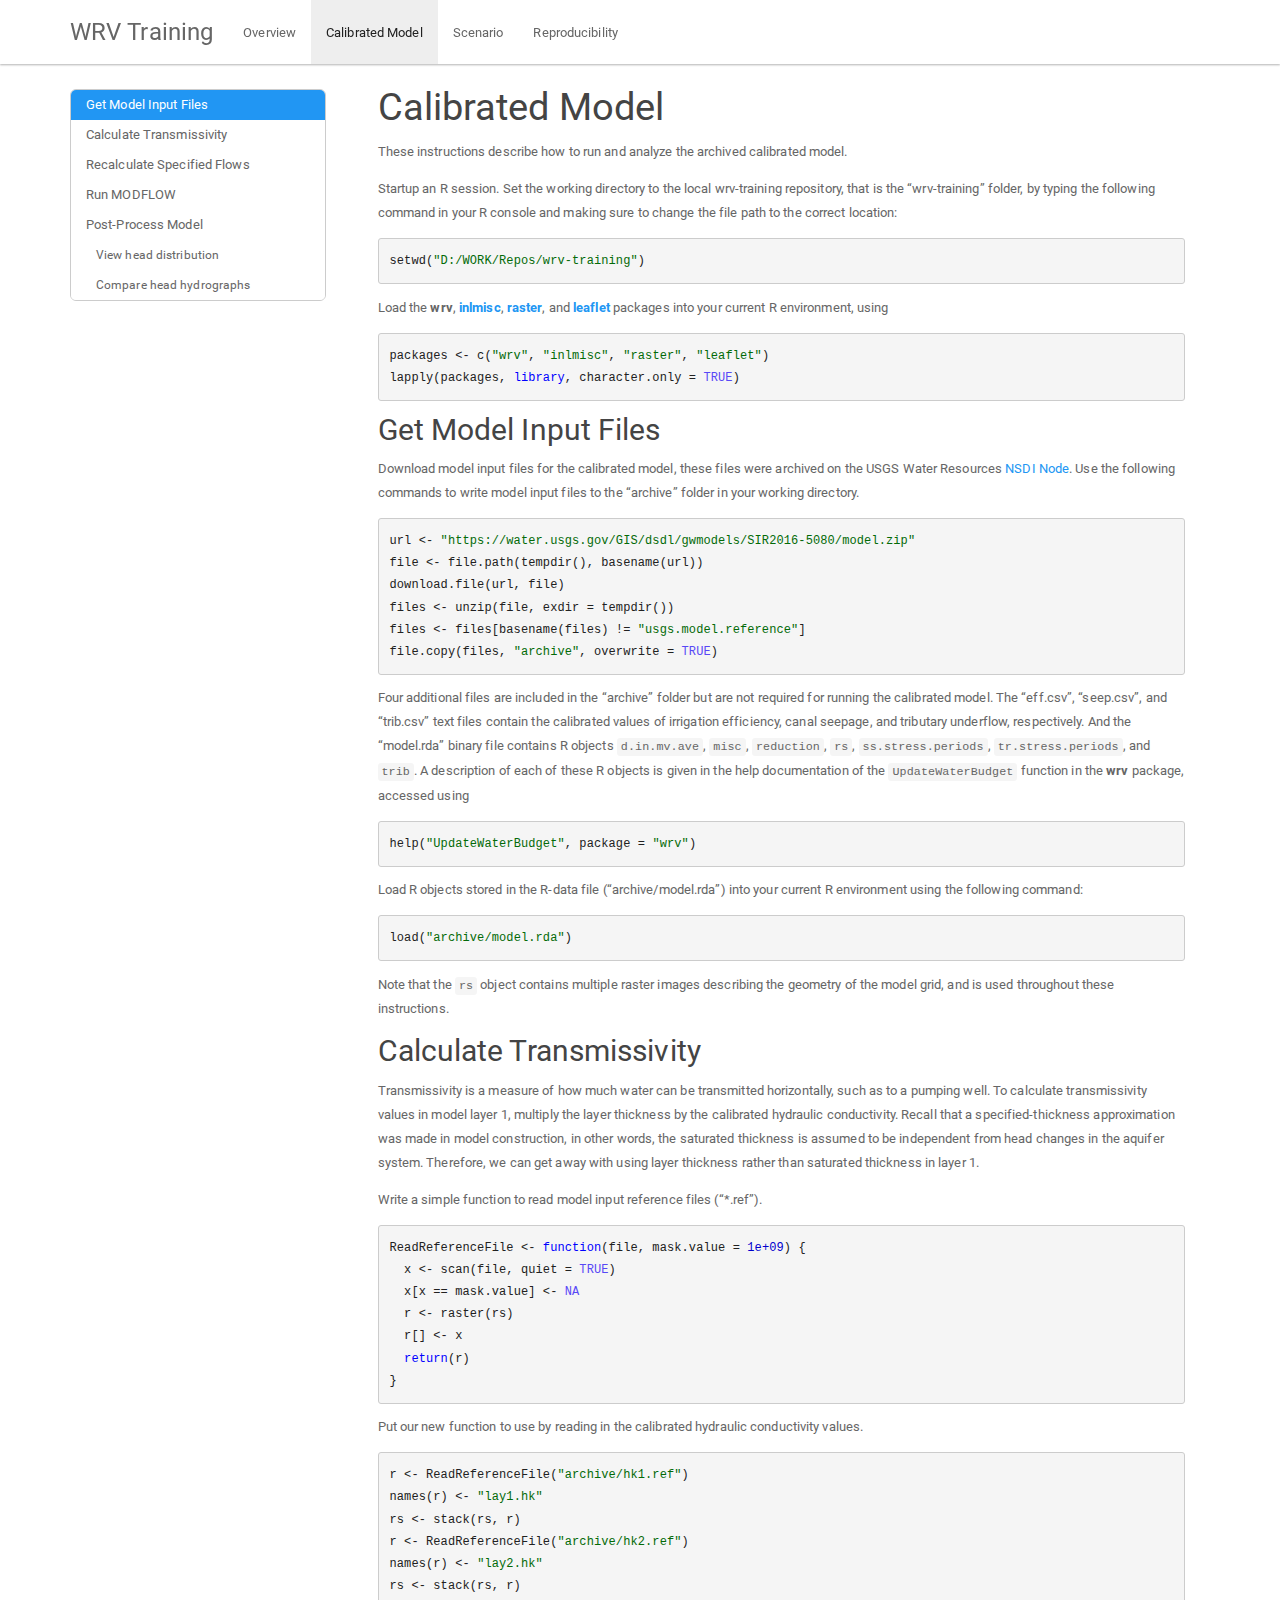
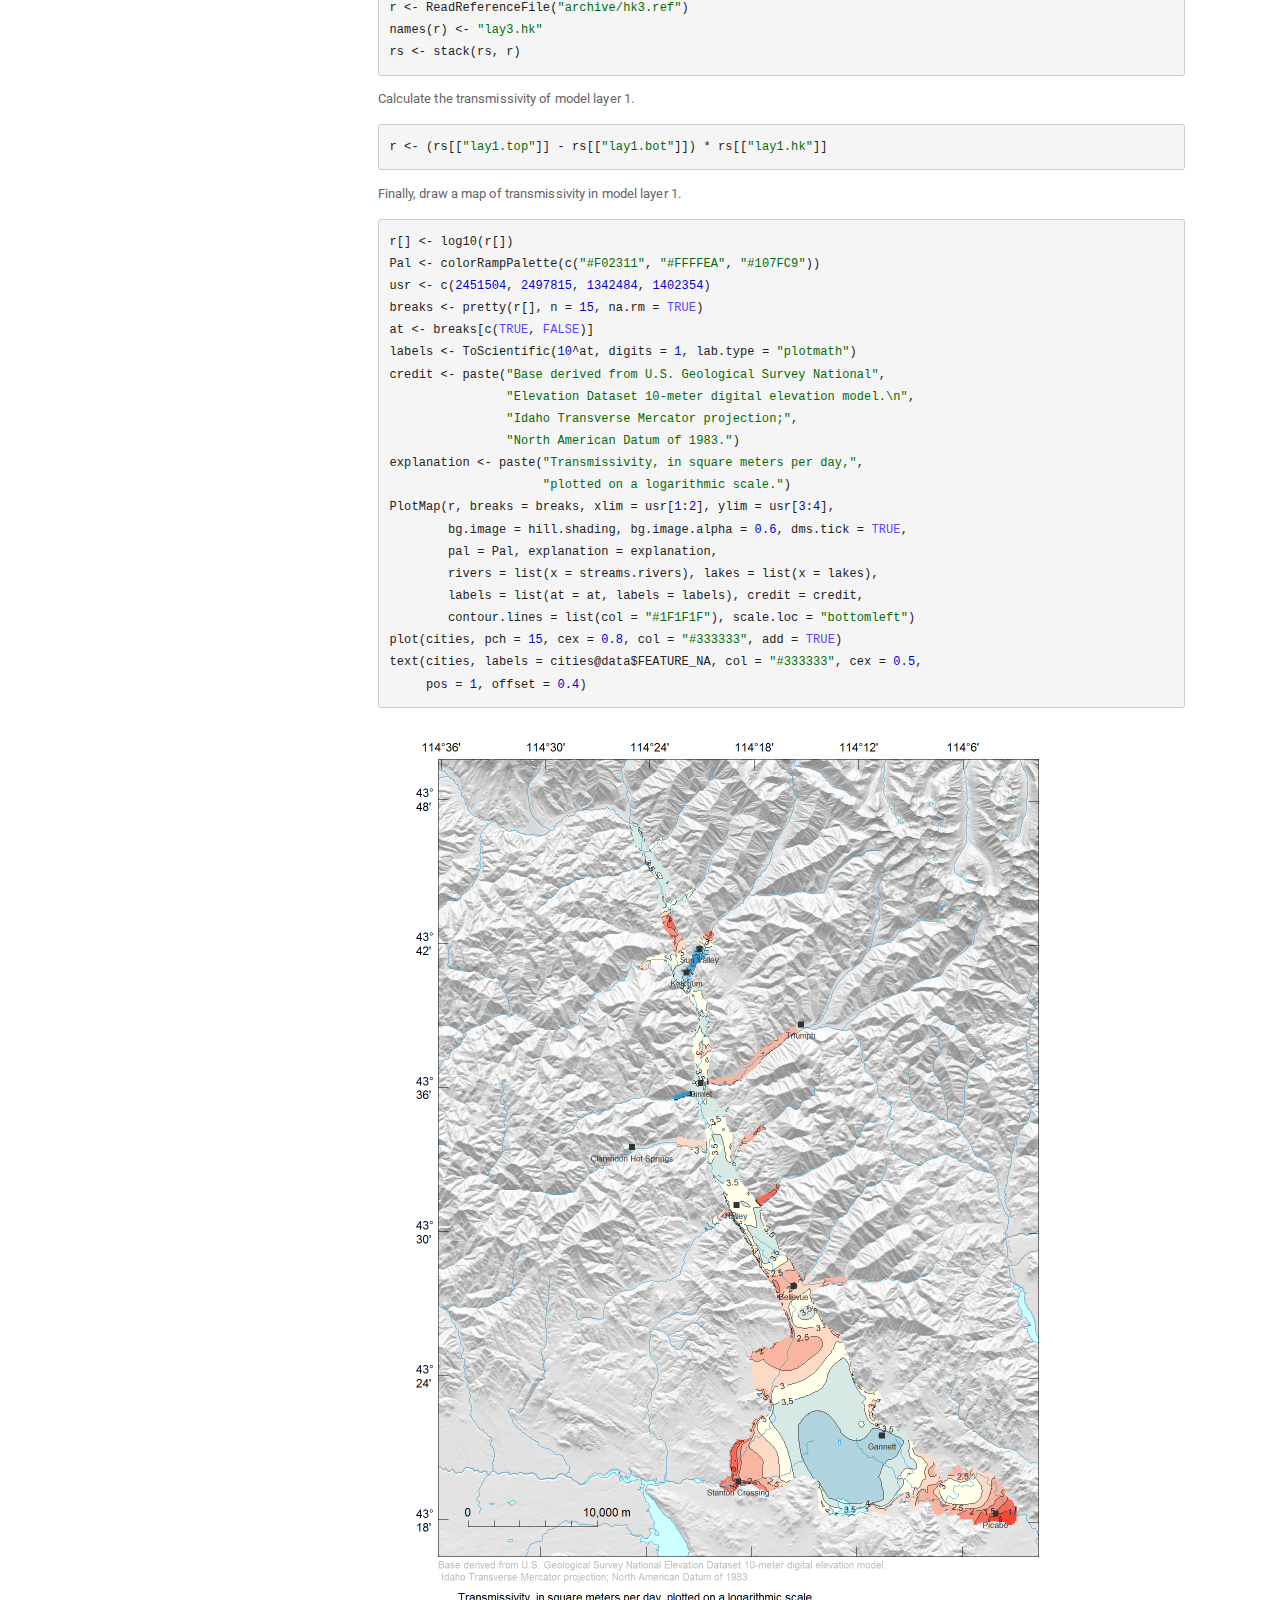
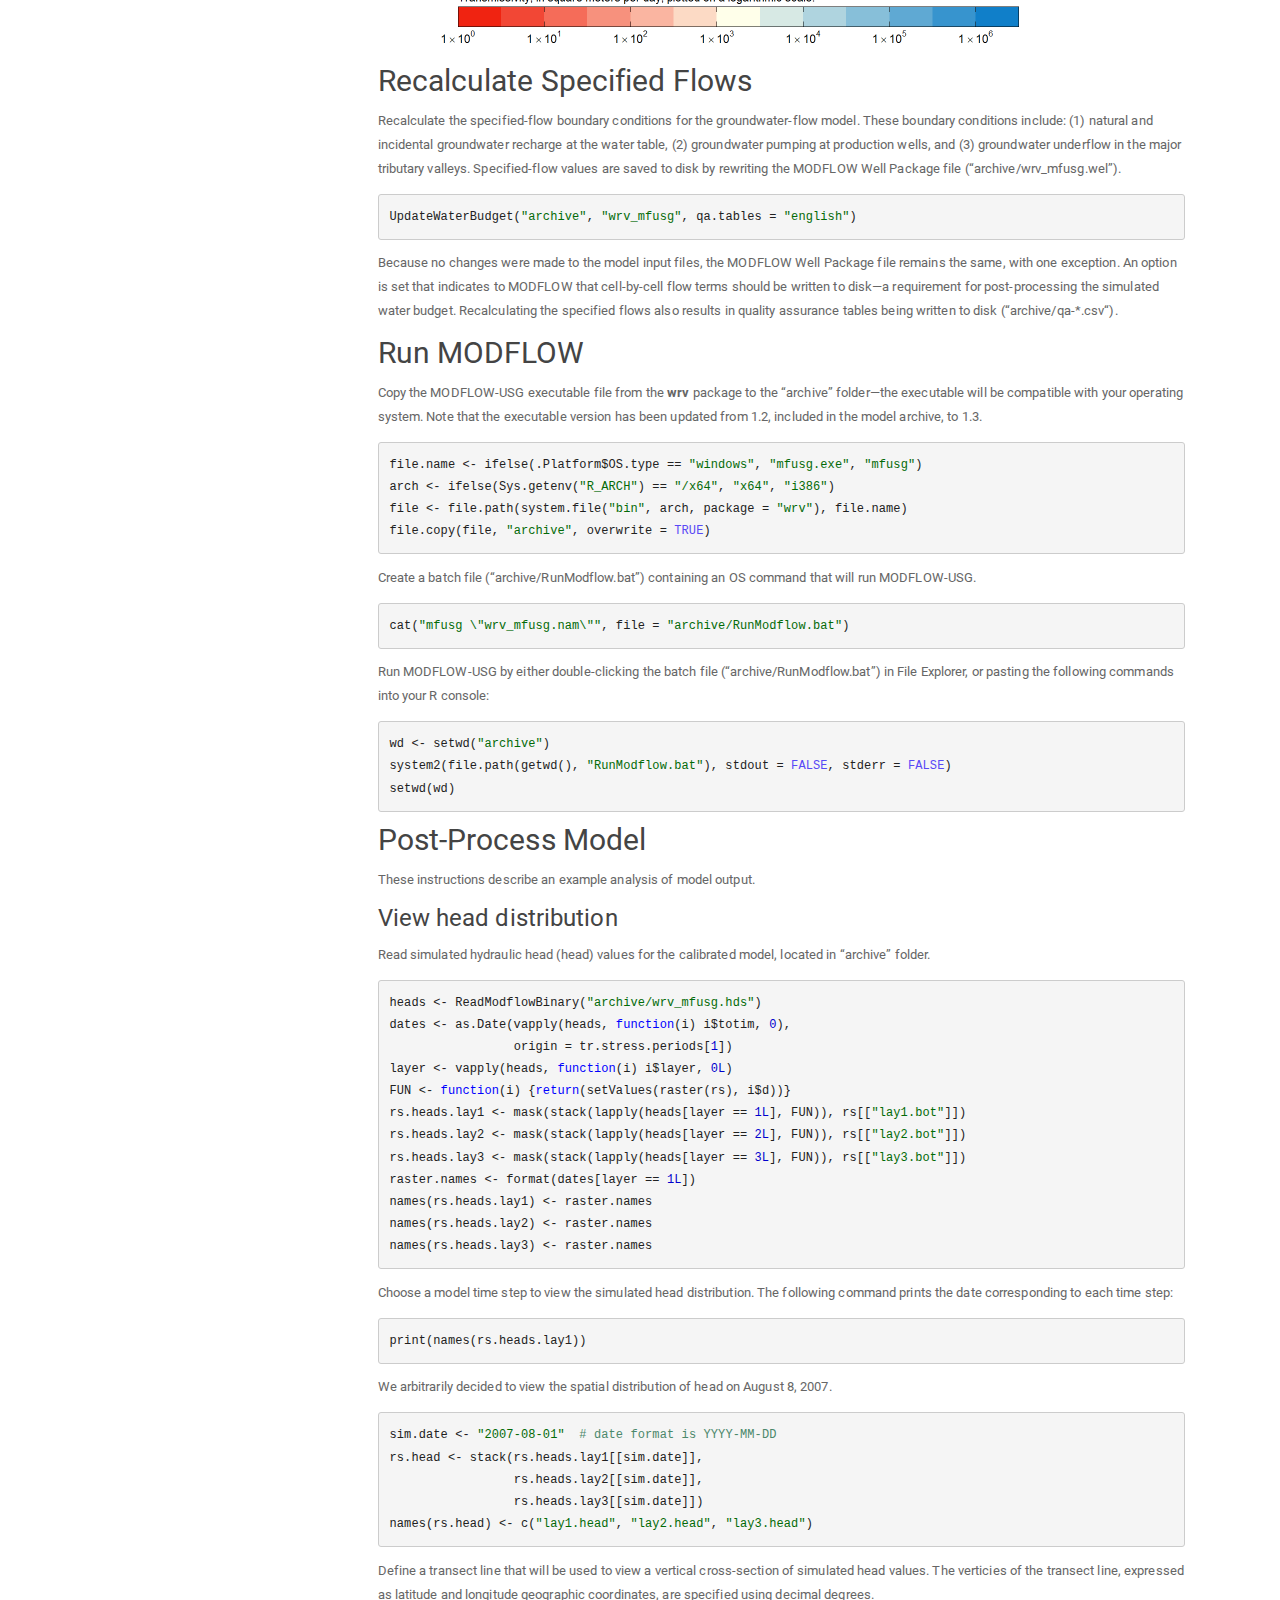
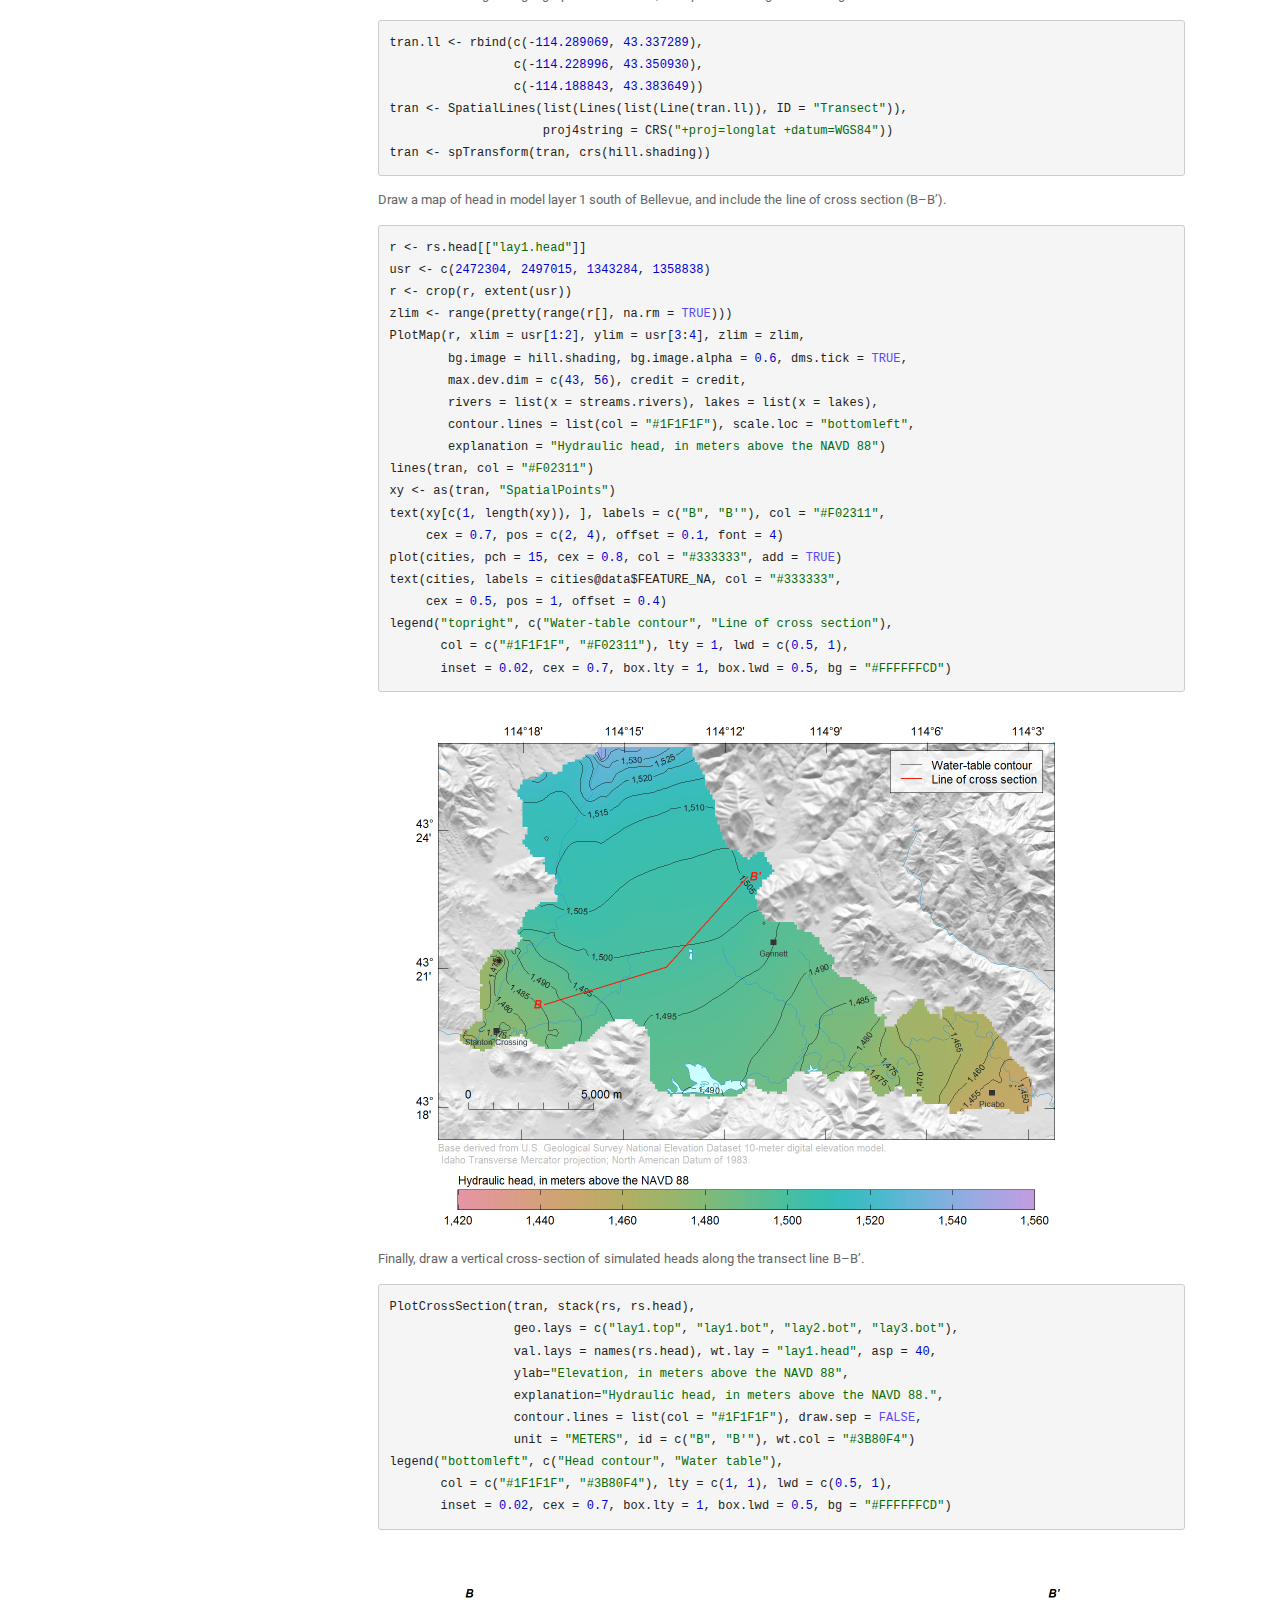
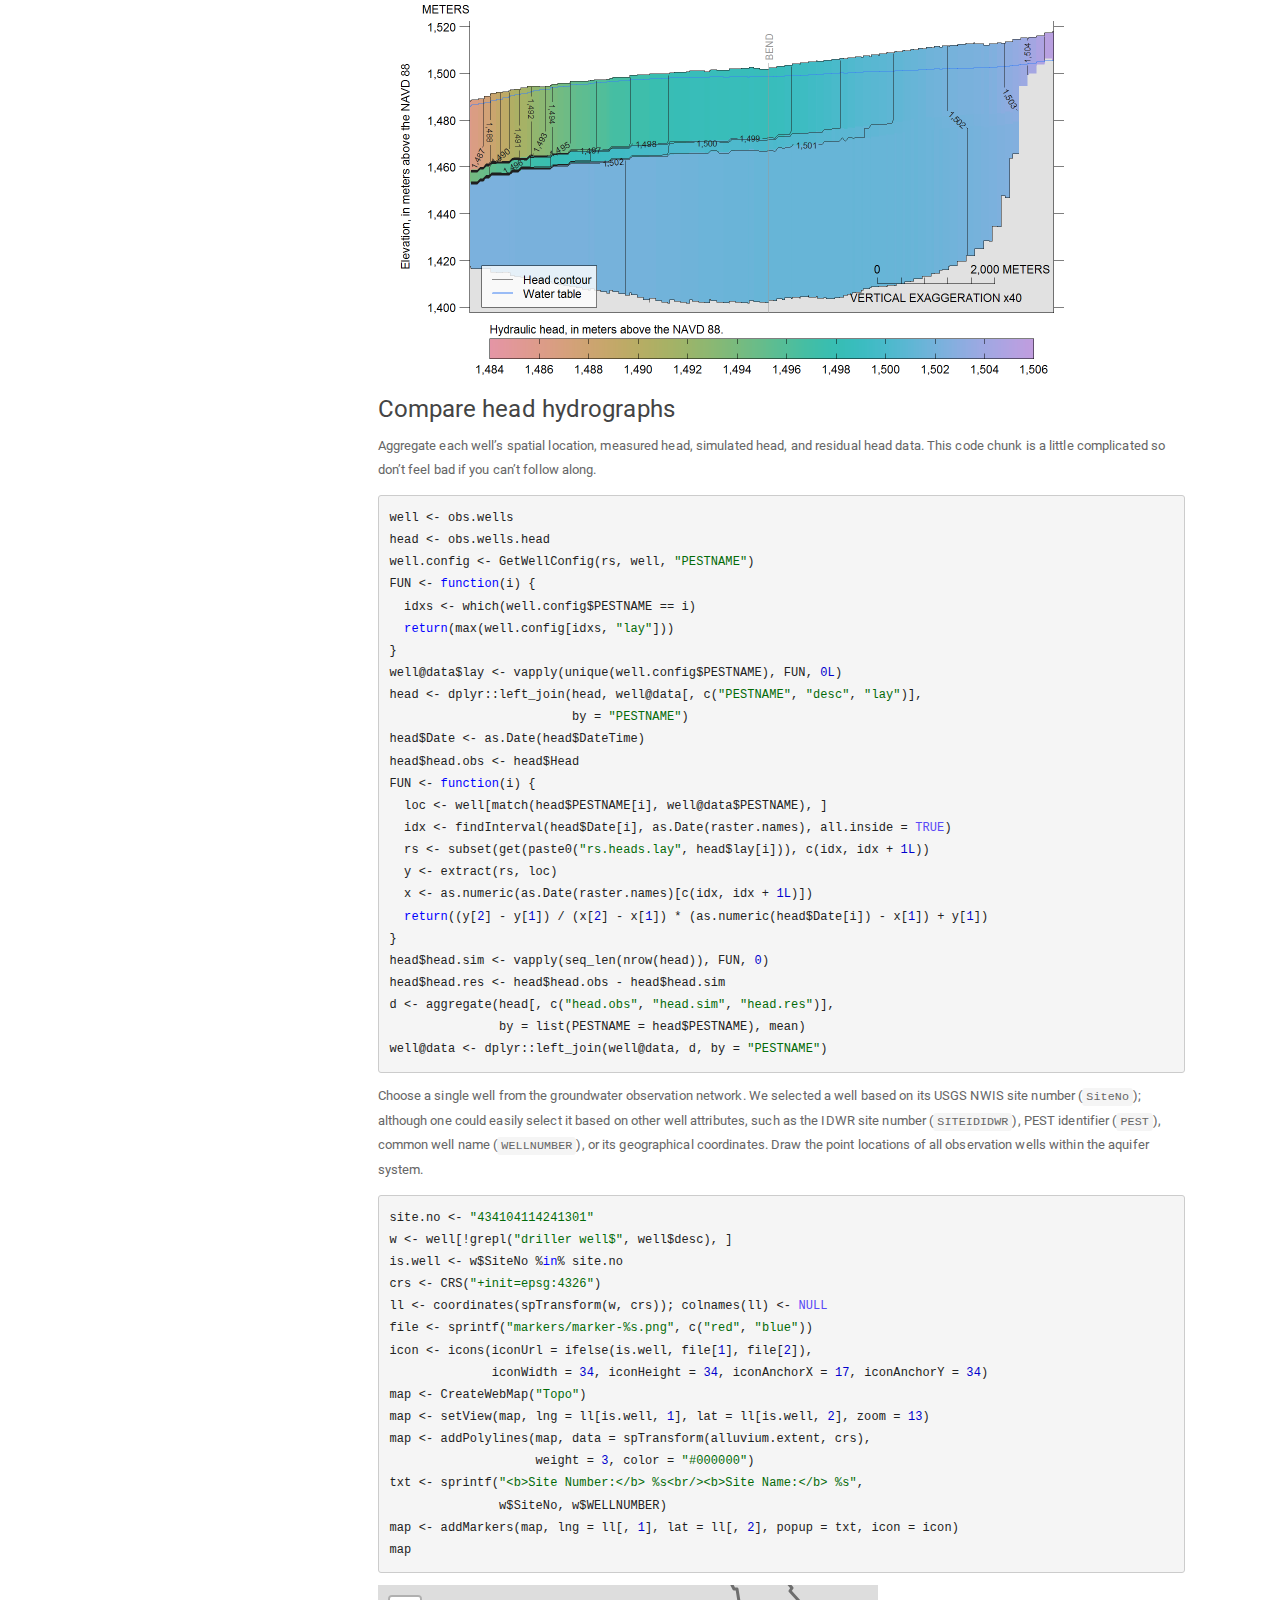
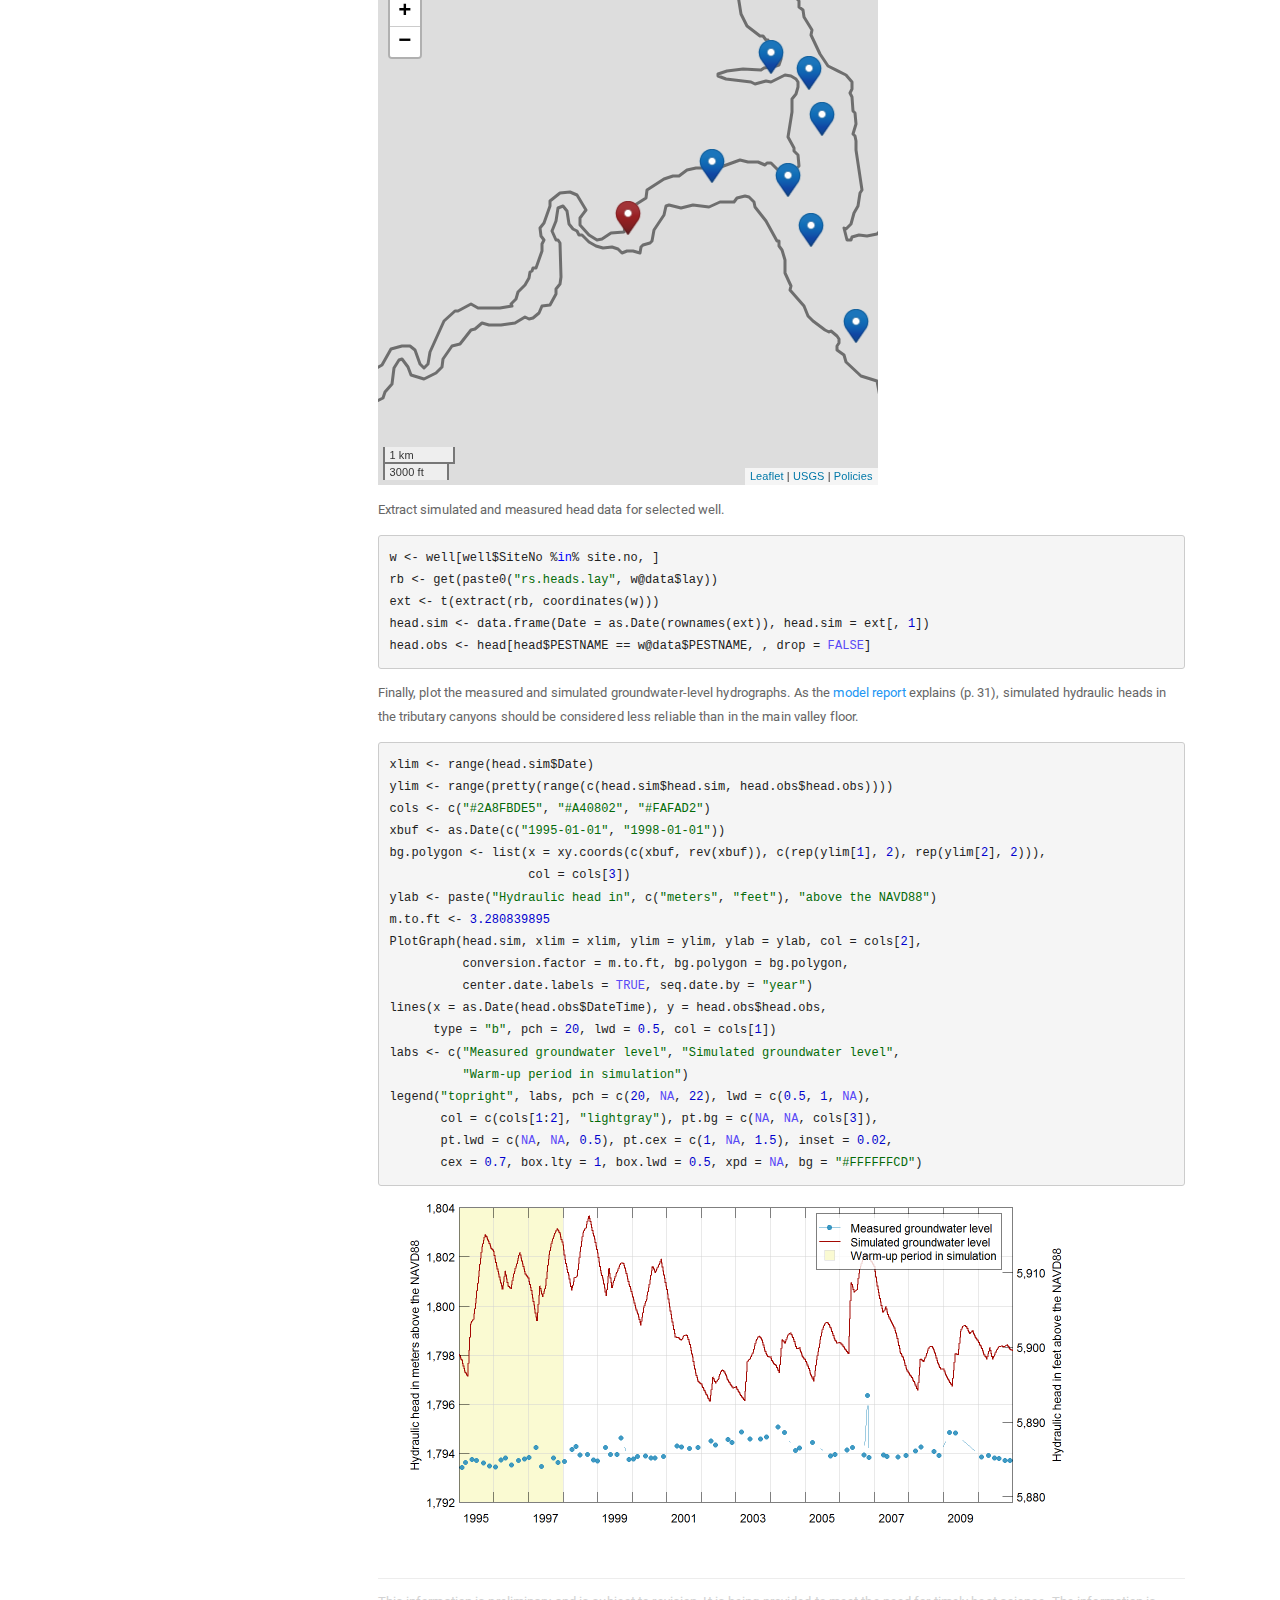
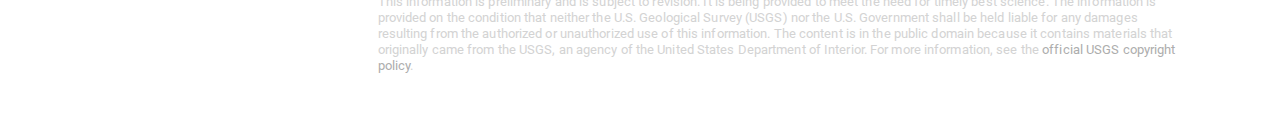
==== commit e57595f2: "Rerun with new version of inlmisc" ====
--- a/calib-model.html
+++ b/calib-model.html
@@ -25,15 +25,14 @@
 <script src="site_libs/navigation-1.1/tabsets.js"></script>
 <link href="site_libs/highlightjs-9.12.0/textmate.css" rel="stylesheet" />
 <script src="site_libs/highlightjs-9.12.0/highlight.js"></script>
-<script src="site_libs/htmlwidgets-0.9/htmlwidgets.js"></script>
-<link href="site_libs/leaflet-0.7.7/leaflet.css" rel="stylesheet" />
-<script src="site_libs/leaflet-0.7.7/leaflet.js"></script>
+<script src="site_libs/htmlwidgets-1.0/htmlwidgets.js"></script>
+<link href="site_libs/leaflet-1.3.1/leaflet.css" rel="stylesheet" />
+<script src="site_libs/leaflet-1.3.1/leaflet.js"></script>
 <link href="site_libs/leafletfix-1.0.0/leafletfix.css" rel="stylesheet" />
-<link href="site_libs/leaflet-label-0.2.2/leaflet.label.css" rel="stylesheet" />
-<script src="site_libs/leaflet-label-0.2.2/leaflet.label.js"></script>
-<script src="site_libs/Proj4Leaflet-0.7.2/proj4-compressed.js"></script>
-<script src="site_libs/Proj4Leaflet-0.7.2/proj4leaflet.js"></script>
-<script src="site_libs/leaflet-binding-1.1.0/leaflet.js"></script>
+<script src="site_libs/Proj4Leaflet-1.0.1/proj4-compressed.js"></script>
+<script src="site_libs/Proj4Leaflet-1.0.1/proj4leaflet.js"></script>
+<link href="site_libs/rstudio_leaflet-1.3.1/rstudio_leaflet.css" rel="stylesheet" />
+<script src="site_libs/leaflet-binding-2.0.0/leaflet.js"></script>
 
 <style type="text/css">code{white-space: pre;}</style>
 <style type="text/css">
@@ -521,8 +520,8 @@
                w$SiteNo, w$WELLNUMBER)
 map &lt;- addMarkers(map, lng = ll[, 1], lat = ll[, 2], popup = txt, icon = icon)
 map</code></pre>
-<div id="htmlwidget-05ef732fbf37fb6a06c8" style="width:500px;height:500px;" class="leaflet html-widget"></div>
-<script type="application/json" data-for="htmlwidget-05ef732fbf37fb6a06c8">{"x":{"options":{"crs":{"crsClass":"L.CRS.EPSG3857","code":null,"proj4def":null,"projectedBounds":null,"options":{}}},"calls":[{"method":"addWMSTiles","args":["https://basemap.nationalmap.gov/arcgis/services/USGSTopo/MapServer/WmsServer?",null,"Topo",{"styles":"","format":"image/jpeg","transparent":false,"version":"1.3.0","crs":null,"maxNativeZoom":15,"attribution":"<a href='https://www.usgs.gov/'>U.S. Geological Survey<\/a> | <a href='https://www.usgs.gov/laws/policies_notices.html'>Policies<\/a>","layers":"0"}]},{"method":"addScaleBar","args":[{"maxWidth":100,"metric":true,"imperial":true,"updateWhenIdle":true,"position":"bottomleft"}]},{"method":"addPolylines","args":[[[[{"lng":[-114.309846299334,-114.30937698905,-114.30847747734,-114.308047275955,-114.307636629199,-114.306867742068,-114.305866545941,-114.305178223659,-114.304164512763,-114.30338604107,-114.302701790748,-114.301982450564,-114.301157841042,-114.300245507358,-114.299140180161,-114.298157667164,-114.297585704205,-114.296676177641,-114.295890167068,-114.295216443568,-114.294800980826,-114.294452890515,-114.294295688348,-114.294037427455,-114.293700565768,-114.293161587067,-114.292375576224,-114.291656937701,-114.290736181923,-114.29009614483,-114.289119245836,-114.288063746025,-114.287210363389,-114.286053804821,-114.285009533332,-114.283954033187,-114.283459969326,-114.282357682645,-114.28105348654,-114.280308231785,-114.279509744788,-114.27844509539,-114.277966002866,-114.278099083764,-114.279376662319,-114.281346263009,-114.282756923371,-114.283209398932,-114.282836770855,-114.281667012974,-114.280918149339,-114.280044475208,-114.279404820989,-114.279373618479,-114.279170801353,-114.278016303291,-114.277033419776,-114.275941327064,-114.276190948334,-114.276752596084,-114.278094310062,-114.279202004146,-114.280496914065,-114.281346259489,-114.283076315783,-114.283848187161,-114.285155503021,-114.286491721604,-114.287322647215,-114.288355689849,-114.289321360172,-114.290511605229,-114.292061169316,-114.293105440775,-114.294385515455,-114.2956838366,-114.29689443312,-114.297912035943,-114.298684010416,-114.299280536103,-114.299877061777,-114.300315683664,-114.300929754412,-114.301674034608,-114.302187147581,-114.303238403542,-114.304126964979,-114.305055417914,-114.305544283007,-114.306150475916,-114.307030433441,-114.307323752394,-114.307323751938,-114.307460633941,-114.308008162907,-114.30830148193,-114.308868030099,-114.309514867305,-114.309858563402,-114.310090892001,-114.310343582446,-114.310618896047,-114.310950191219,-114.311120235962,-114.311289469001,-114.311433842983,-114.312548100906,-114.312828320799,-114.312914316039,-114.313145507714,-114.313515076535,-114.313684542186,-114.313781743553,-114.314547144394,-114.315103373818,-114.316212968802,-114.31620964148,-114.317023348235,-114.317601806218,-114.317694549945,-114.317689896182,-114.317572725962,-114.317065428672,-114.317087264958,-114.316734655318,-114.316404428615,-114.315510674158,-114.315011290685,-114.314596782615,-114.314248466403,-114.313576298668,-114.312995450924,-114.312537354336,-114.311757177779,-114.310980875707,-114.310503031883,-114.310501065718,-114.310496567409,-114.309914123342,-114.309649016832,-114.308632438935,-114.308588009462,-114.307769532747,-114.306991759218,-114.306216877268,-114.305065199898,-114.30464291707,-114.304428265087,-114.303941089478,-114.303163795844,-114.302848553604,-114.302125755613,-114.302074377788,-114.302073408614,-114.301258586161,-114.300183624895,-114.299907381694,-114.299198289028,-114.298719402252,-114.297884974636,-114.297648076567,-114.297196694948,-114.29684982938,-114.295692741133,-114.294085909057,-114.291916685785,-114.290329939073,-114.288613122126,-114.286540368888,-114.284726112309,-114.283119280349,-114.281673131768,-114.280528264171,-114.279805189995,-114.278579981114,-114.277816736311,-114.277274430723,-114.277013321252,-114.276732126147,-114.27633268792,-114.275507556626,-114.274852305419,-114.273905830974,-114.272595327439,-114.270872257429,-114.268736621564,-114.266334031345,-114.26453815593,-114.262815086248,-114.261019210817,-114.260485301034,-114.262014221453,-114.264586691605,-114.265872926689,-114.267062087401,-114.26895503724,-114.269828706247,-114.269391871096,-114.269634556622,-114.270241271307,-114.27150323801,-114.272571055641,-114.273177769981,-114.273940253611,-114.273940252969,-114.27424153378,-114.274623156031,-114.27520563219,-114.275647510262,-114.276912890212,-114.277776562047,-114.278680404739,-114.279985955517,-114.280889798423,-114.281833812127,-114.282838082166,-114.283500900308,-114.284364572302,-114.285409013124,-114.285931233536,-114.286091916418,-114.286855161593,-114.287598321404,-114.288261139491,-114.289305580442,-114.289687202994,-114.289727373395,-114.289827800327,-114.289888056362,-114.290972668112,-114.291535059266,-114.291916681804,-114.292418816241,-114.292579499265,-114.292720096983,-114.292880780206,-114.292900865499,-114.292966733106,-114.292695711576,-114.292103327539,-114.292065278937,-114.291826194104,-114.291666724337,-114.291666652482,-114.291496871791,-114.291290801687,-114.291290091948,-114.291182817946,-114.290478166804,-114.290446524224,-114.290061709183,-114.289534727504,-114.289544866441,-114.289458630932,-114.289167105876,-114.288805534883,-114.288330672054,-114.288297164611,-114.28828359209,-114.288283522413,-114.288283557173,-114.28830394977,-114.28791622011,-114.287481544591,-114.285923935525,-114.285854780694,-114.285449661187,-114.285007518993,-114.284719726293,-114.284696791769,-114.284693878338,-114.284714421463,-114.284834809333,-114.284880568444,-114.284443160796,-114.284403669047,-114.284378748793,-114.28406899629,-114.28405883578,-114.284075231888,-114.283947944704,-114.283788184907,-114.283634122298,-114.283383953964,-114.282863820895,-114.282879898461,-114.282656415749,-114.282117196661,-114.281932240151,-114.280460128282,-114.280411429628,-114.280407932799,-114.279642984691,-114.279636170545,-114.279630643765,-114.278773621113,-114.278073530281,-114.278069751048,-114.278060277584,-114.278053210953,-114.277400097709,-114.276765384938,-114.276260451183,-114.275883646604,-114.275702142408,-114.275229037677,-114.274829234433,-114.274610222316,-114.274742726704,-114.274999168571,-114.275051939203,-114.275166587856,-114.274898763805,-114.273493405761,-114.272880371895,-114.272896125859,-114.27288999301,-114.272736861625,-114.271621039392,-114.270397118831,-114.269929292232,-114.269525424188,-114.268942709258,-114.268759859679,-114.268415645759,-114.267887652824,-114.267557729238,-114.267557037758,-114.267440936523,-114.267420138612,-114.265673530107,-114.265219635858,-114.264958832979,-114.264372936513,-114.264008107374,-114.263639708033,-114.26336011963,-114.262751348473,-114.262569616168,-114.262454506946,-114.262021824724,-114.261535073048,-114.261311649034,-114.260980702943,-114.260846815237,-114.260582456675,-114.259671321804,-114.259514574707,-114.259475328682,-114.25935918274,-114.259111473469,-114.25912376918,-114.259123974624,-114.259432507013,-114.259058523936,-114.258457572404,-114.258154727856,-114.258101480322,-114.258095959288,-114.257874650409,-114.257486763878,-114.257184203821,-114.256418323436,-114.256265929073,-114.255874305977,-114.255740091975,-114.255616480436,-114.255569715262,-114.254918560857,-114.254703748858,-114.25470354129,-114.254368200653,-114.254107174254,-114.253803603318,-114.253453458407,-114.25345331375,-114.252713464479,-114.251716759722,-114.250942194506,-114.249879419419,-114.249086841215,-114.248348302374,-114.247789895079,-114.247357579829,-114.246853211781,-114.246206179738,-114.245664344399,-114.245018753355,-114.244292463386,-114.243692986026,-114.243035866695,-114.241906082448,-114.241133678968,-114.240395860581,-114.239646513701,-114.239081621574,-114.238574371772,-114.238170877536,-114.237698212679,-114.237179434253,-114.236868830327,-114.236762855311,-114.23642532711,-114.23569918704,-114.235302609961,-114.234444896584,-114.234020651221,-114.233384282935,-114.232812474033,-114.232185328879,-114.231539737747,-114.231078601489,-114.230543683304,-114.230036433108,-114.229086492098,-114.228791365272,-114.228736029395,-114.228404011153,-114.227795310804,-114.22718661066,-114.226559464405,-114.226411900154,-114.226642468044,-114.227490959191,-114.227776863414,-114.228164217334,-114.228920480787,-114.229630631065,-114.230064098946,-114.230875698916,-114.231392171518,-114.23187175324,-114.232129989416,-114.23269257584,-114.232996925554,-114.233409642418,-114.233594096603,-114.23393994881,-114.234585540017,-114.23545017093,-114.235830608229,-114.235726851833,-114.235911305993,-114.236372442358,-114.236787465194,-114.237283186642,-114.237790436815,-114.237997948076,-114.2381362888,-114.238943277569,-114.23948511299,-114.240153760847,-114.240787823563,-114.241364244266,-114.242148176567,-114.242632369877,-114.242989750406,-114.243178527715,-114.24346673774,-114.243863026796,-114.244565539187,-114.244799709826,-114.245049083053,-114.245909636529,-114.247161291774,-114.248020156866,-114.248721909985,-114.248458289468,-114.246988709205,-114.244202781925,-114.242288786135,-114.239396525599,-114.237120997082,-114.233441871491,-114.229273614037,-114.227125685385,-114.225594488463,-114.223404026047,-114.220554298182,-114.218448902033,-114.217066571356,-114.215811840864,-114.214110511528,-114.212770714434,-114.210877984783,-114.209453120766,-114.207156325519,-114.204434197733,-114.201627003237,-114.199861873252,-114.197735210599,-114.198288142333,-114.199394006273,-114.201010269387,-114.202711599363,-114.204604328756,-114.206964923662,-114.209431851779,-114.211579780401,-114.213110976639,-114.214578373645,-114.216683769461,-114.217704567578,-114.219533497586,-114.221468760608,-114.222787291337,-114.223723022638,-114.224850153905,-114.226296283982,-114.228231546578,-114.230039209112,-114.232655003704,-114.235334598138,-114.236522640217,-114.238501392662,-114.240416522984,-114.24223782849,-114.243959697487,-114.244488001256,-114.244524261439,-114.244200140561,-114.243854892115,-114.243434088539,-114.243668496044,-114.243785512397,-114.243800955953,-114.243599842279,-114.243423908488,-114.24342477161,-114.243074241406,-114.242892029565,-114.242595835359,-114.242418092625,-114.242070667929,-114.241430531848,-114.240948521333,-114.240555172266,-114.240564808345,-114.24059257515,-114.240695514908,-114.240781661425,-114.241158183467,-114.241280639913,-114.24149492369,-114.241329772383,-114.240341668118,-114.239686335736,-114.239685147315,-114.23923605086,-114.238616348628,-114.238225016486,-114.238073104038,-114.237711191434,-114.237710988856,-114.237709939051,-114.237484839692,-114.237231312066,-114.236293445491,-114.235644392673,-114.234915330799,-114.234746925429,-114.233946108298,-114.233312954252,-114.232346578384,-114.232087511396,-114.231682465358,-114.23122177633,-114.231180563218,-114.230531784901,-114.23010316059,-114.23012929119,-114.229909820745,-114.22939547051,-114.229012679827,-114.228688730748,-114.227582422132,-114.227127629643,-114.226847356563,-114.226843872206,-114.226530851251,-114.226488151492,-114.225095300647,-114.223336062669,-114.221409537392,-114.217989480046,-114.216105618941,-114.216525574592,-114.216340655715,-114.215648430286,-114.215372188668,-114.214882398217,-114.214532467282,-114.213972378318,-114.213339619549,-114.212918945647,-114.212549911282,-114.212417306253,-114.212230566255,-114.212230368705,-114.212229309131,-114.212060774999,-114.211968235351,-114.211873966738,-114.211806476462,-114.210987483473,-114.210973331265,-114.210996501412,-114.211105886275,-114.211191822971,-114.211049149493,-114.210787274027,-114.210799613481,-114.210847599971,-114.210953751108,-114.211407279728,-114.211394527391,-114.211394462451,-114.211394501857,-114.21140426711,-114.211301526834,-114.211299572306,-114.211298871435,-114.211035046272,-114.209725073851,-114.209349094549,-114.208438058851,-114.208309175654,-114.20830563339,-114.208294552489,-114.208284266695,-114.208274817236,-114.208266246954,-114.2082642286,-114.207362693607,-114.207359405788,-114.205886626193,-114.205064714192,-114.205059007478,-114.205245480066,-114.205699559304,-114.205819877325,-114.205820911359,-114.205821098124,-114.205945486276,-114.206061968113,-114.205930310466,-114.205817322145,-114.205022748776,-114.204825827639,-114.204699647956,-114.204699460082,-114.204698407455,-114.204432107492,-114.204197708297,-114.204076413001,-114.204076223547,-114.20407517257,-114.203892851359,-114.203624198701,-114.203243414814,-114.202813022911,-114.201877836514,-114.20114719983,-114.200365885097,-114.20036505182,-114.199470016034,-114.198558820328,-114.197644898616,-114.196295702228,-114.19629515336,-114.195951245963,-114.194958586402,-114.194487784951,-114.194175167566,-114.193418910024,-114.191762928652,-114.190370818949,-114.188626895684,-114.188614111156,-114.188605648974,-114.185750250667,-114.183257243847,-114.179647964812,-114.176968912406,-114.17432706923,-114.172466615495,-114.171796850908,-114.171982893847,-114.174587526725,-114.179313076642,-114.180243303217,-114.181566800834,-114.181591197235,-114.181707008841,-114.182066246377,-114.18250957144,-114.182521513912,-114.182501250991,-114.182512672542,-114.182104900457,-114.182033662839,-114.182034210022,-114.182152224207,-114.182222105544,-114.182279432646,-114.182450764656,-114.182549257699,-114.18255114148,-114.182796968617,-114.183236222902,-114.183714525775,-114.184861597844,-114.185219505395,-114.185221925556,-114.185579199461,-114.185604080246,-114.1853216619,-114.185316490838,-114.185320265539,-114.185318635025,-114.185208052094,-114.185114952598,-114.185028124523,-114.184993631509,-114.184477357656,-114.184469020502,-114.184436481016,-114.184449406786,-114.184487164622,-114.184584334543,-114.184272826041,-114.184185308809,-114.184154145058,-114.184154002852,-114.184154256177,-114.184235691525,-114.18367400281,-114.182224493856,-114.181069739182,-114.181043105238,-114.181017410222,-114.181016200116,-114.180956471634,-114.180903406767,-114.180716028966,-114.180660543197,-114.180594735975,-114.180517706397,-114.180429786275,-114.180331354755,-114.180222832,-114.180104682316,-114.179977406256,-114.179841553293,-114.179697717048,-114.179546489409,-114.17938853806,-114.179224532121,-114.179055173795,-114.178881182547,-114.178703312488,-114.1785223192,-114.17833898659,-114.178154090534,-114.1779684242,-114.177782783776,-114.177597963784,-114.177412764007,-114.177322065826,-114.177205407555,-114.177137034912,-114.176778987713,-114.17660630304,-114.176433821789,-114.176102880131,-114.176013709287,-114.175272278818,-114.175018331882,-114.174834991582,-114.174650099983,-114.174464434433,-114.174278795867,-114.17409397564,-114.17391077288,-114.173729956622,-114.173549812313,-114.17348902621,-114.173343375495,-114.173166642439,-114.172997609497,-114.172822952769,-114.172759080767,-114.16980532053,-114.165932095978,-114.164975263164,-114.164907767933,-114.164879292064,-114.164835512328,-114.164715468975,-114.164550591482,-114.164343703464,-114.164098343193,-114.163818709669,-114.163509586654,-114.16317626824,-114.162824445054,-114.162460145731,-114.162089607341,-114.161719163254,-114.161502199014,-114.161399263324,-114.161046058168,-114.15792172358,-114.154644850533,-114.153854657208,-114.153804769447,-114.153776305853,-114.153772618345,-114.15378692591,-114.153792659269,-114.153786241927,-114.153767695983,-114.153737103497,-114.153694593967,-114.15364035212,-114.153574608476,-114.153497645651,-114.153409790415,-114.153311423225,-114.15320296396,-114.153084871911,-114.152957661611,-114.15282187119,-114.152676524686,-114.152601808959,-114.152543534048,-114.15249412004,-114.152466528686,-114.152434138115,-114.152332689562,-114.152282217379,-114.152249007909,-114.152170747323,-114.152082896544,-114.151984533936,-114.151876079357,-114.151757992075,-114.15162919922,-114.151571558119,-114.151525857988,-114.151394068812,-114.151352298124,-114.151329996585,-114.151286980359,-114.151286505599,-114.15128591064,-114.151259898221,-114.151217216273,-114.15116298238,-114.151020293097,-114.15083409093,-114.150607559459,-114.150344577826,-114.150049644765,-114.149725476895,-114.149621797985,-114.149558085122,-114.149418955503,-114.149307336145,-114.14917113383,-114.149027365693,-114.148876213543,-114.148718327362,-114.148481546047,-114.148336525588,-114.148292005275,-114.147727248473,-114.147594421619,-114.147458230416,-114.147314466992,-114.147005436239,-114.146715126883,-114.146604185306,-114.14655873612,-114.146498029803,-114.146498850458,-114.146637222972,-114.14682169832,-114.147191509214,-114.147399866154,-114.147380682022,-114.147253400066,-114.147110742662,-114.146890607832,-114.146728948941,-114.146576591438,-114.146350101501,-114.146087165598,-114.14579228012,-114.145470488207,-114.145212946111,-114.145133574093,-114.14508393302,-114.144936485347,-114.144673555626,-114.144378679278,-114.144056894568,-114.143713271277,-114.143476940708,-114.143395367845,-114.142781369792,-114.142050912815,-114.142037488813,-114.14030139647,-114.140293373602,-114.138673234804,-114.138132338384,-114.135658378318,-114.13059108045,-114.130584078029,-114.130575409909,-114.126138869183,-114.125411892903,-114.125376302042,-114.125363585973,-114.125386291188,-114.125398887179,-114.125415489957,-114.125501604482,-114.125563010632,-114.125662743167,-114.125832514437,-114.125909682726,-114.126001190521,-114.126035358091,-114.126149795615,-114.126395459346,-114.12668844791,-114.126883572511,-114.126955422192,-114.126979131832,-114.126954296407,-114.126881341475,-114.126765900794,-114.126629106511,-114.126464465834,-114.126257823102,-114.126012712391,-114.125777632271,-114.1250321914,-114.124710531862,-114.124367469697,-114.124008862787,-114.123638862198,-114.123384467217,-114.123011352502,-114.122643500555,-114.122285183633,-114.121940697864,-114.121762970832,-114.121699128872,-114.121607966664,-114.121421250819,-114.121234054134,-114.12106864409,-114.120983691653,-114.120907236376,-114.120860246994,-114.120583377058,-114.12057072073,-114.120586339844,-114.120774981004,-114.120909270082,-114.121050785438,-114.12114631048,-114.121185595381,-114.121240110773,-114.121288013766,-114.121287474949,-114.12123850419,-114.121141940148,-114.120999437462,-114.120813431786,-114.120587106476,-114.120324338729,-114.120029618924,-114.11970798737,-114.119364956851,-114.119006387846,-114.11863842221,-114.118267348968,-114.118080625017,-114.11782617892,-114.117643483277,-114.117292271343,-114.116959694585,-114.116651443523,-114.116372792615,-114.116128513498,-114.115969234112,-114.11589424132,-114.115307659349,-114.115032592929,-114.114493151422,-114.114512488028,-114.11392372755,-114.113628835517,-114.11348433914,-114.113365985917,-114.113160237434,-114.113072942787,-114.112931394962,-114.11287774307,-114.112835238036,-114.112814344232,-114.112796084351,-114.112742713748,-114.11266001287,-114.111491864976,-114.110690260206,-114.110345004803,-114.110023862935,-114.109729742993,-114.109467670319,-114.109273618333,-114.108786219661,-114.108731082369,-114.108677577432,-114.108614437198,-114.108142946777,-114.107797680282,-114.10750738603,-114.10721546341,-114.106284042669,-114.106283318711,-114.106043767504,-114.105781670773,-114.105556123249,-114.105370965287,-114.105229373577,-114.105133771337,-114.105103758223,-114.105085792036,-114.105079870408,-114.105081269263,-114.105063113708,-114.105023262039,-114.104972721523,-114.104922714563,-114.104813437041,-114.104715593063,-114.104628273009,-114.104551859754,-114.104486676177,-114.104432332538,-114.104413109382,-114.104381533068,-114.104339169101,-114.104262866094,-114.104135446264,-114.103949429442,-114.103766151064,-114.103585380705,-114.103407776572,-114.103234085235,-114.103009792104,-114.10290359927,-114.102839749029,-114.102760422353,-114.10268948342,-114.102588835416,-114.102538437345,-114.102428921231,-114.102310960546,-114.102048205401,-114.101753486743,-114.101494136715,-114.101435933036,-114.101389032366,-114.10136560494,-114.10138335752,-114.101473242845,-114.101551360813,-114.10159935582,-114.101598904403,-114.101550014925,-114.101453524662,-114.101311086988,-114.101222413289,-114.101155526303,-114.101131690975,-114.100953246965,-114.100748827392,-114.100605232117,-114.100322384569,-114.100114905381,-114.099869882133,-114.099590576241,-114.099281765854,-114.098948736563,-114.098597180322,-114.098233119606,-114.0978627827,-114.097492505815,-114.097128614715,-114.096777336362,-114.096443509697,-114.096268598423,-114.096145279615,-114.096035422703,-114.095909530117,-114.095733389901,-114.095555373993,-114.095313253994,-114.095102236475,-114.094924458305,-114.094784614179,-114.094719226878,-114.094677026944,-114.094090514136,-114.093928339213,-114.092830694163,-114.091741606823,-114.091227210787,-114.091283038641,-114.091485908032,-114.091498251467,-114.091487706419,-114.091451975242,-114.091410012238,-114.091379969981,-114.091361738235,-114.091345261577,-114.091338148262,-114.091317512422,-114.091281787198,-114.091219708419,-114.091095481976,-114.089726626756,-114.088655939033,-114.087446459304,-114.087153543694,-114.086927318743,-114.08666462052,-114.086369968081,-114.086048378564,-114.085705370365,-114.085346805152,-114.084978823169,-114.08467847213,-114.083737221425,-114.083665111421,-114.0836334543,-114.083570378773,-114.083510282431,-114.08333824513,-114.083164420567,-114.082805859609,-114.082434894323,-114.082302585656,-114.082213613278,-114.082115222726,-114.081977298586,-114.08183367478,-114.081682658576,-114.081523924546,-114.081312979375,-114.081243927637,-114.081087764805,-114.080940923654,-114.080937503656,-114.080643928995,-114.079157060415,-114.077252040449,-114.077241108932,-114.077226004956,-114.077210558994,-114.077194840503,-114.077178914208,-114.077162847994,-114.07714671291,-114.07713057685,-114.077116108987,-114.075393128537,-114.075391527273,-114.075375594636,-114.07535986949,-114.075357201945,-114.072664698215,-114.072651911521,-114.072636797516,-114.072622086879,-114.072607841213,-114.072594125284,-114.072580992811,-114.072568505406,-114.072556712056,-114.070024279432,-114.070013232975,-114.070002980129,-114.069996437545,-114.067624963286,-114.067622091124,-114.067613555845,-114.0676119542,-114.066115132142,-114.06463778194,-114.061875531774,-114.060810675493,-114.06079201839,-114.0608429115,-114.060616087498,-114.060532201631,-114.060421445531,-114.060294842246,-114.060179695461,-114.060154407447,-114.0600541859,-114.059945961908,-114.059828105944,-114.059699200953,-114.059659759296,-114.059347541212,-114.059283933836,-114.059255572359,-114.059257174446,-114.059262926337,-114.059381353024,-114.059402986228,-114.059405449736,-114.059405649807,-114.059459909351,-114.059460972695,-114.059515856941,-114.059557878814,-114.059587981886,-114.059606043654,-114.059611455838,-114.059601465578,-114.059577377401,-114.059547012238,-114.059450730466,-114.059308506807,-114.059122770569,-114.058896709946,-114.058632003664,-114.058551808056,-114.058373709455,-114.058292314785,-114.058096649369,-114.058094907059,-114.05799287018,-114.057855269438,-114.057673291842,-114.05735527419,-114.057290232353,-114.05721904539,-114.057119670503,-114.05701145593,-114.056766649068,-114.056487548576,-114.0561771525,-114.055995518777,-114.055441102985,-114.055174346148,-114.054908270938,-114.054597619878,-114.054264781476,-114.053849709765,-114.053362158617,-114.053285520311,-114.052708644471,-114.052617856552,-114.052531926006,-114.052531126642,-114.051971095852,-114.051919877314,-114.051891358965,-114.051710078682,-114.051627546208,-114.051508083998,-114.051343801394,-114.051137513413,-114.050892741777,-114.050613684841,-114.050305110206,-114.050055668644,-114.049954605635,-114.049912127925,-114.04986684523,-114.049726496018,-114.049662029133,-114.049585274116,-114.049497693579,-114.049399600414,-114.049290042186,-114.049196205092,-114.049169427827,-114.049144754886,-114.049135037819,-114.049123293295,-114.049161624714,-114.049187049615,-114.04922954268,-114.049259664447,-114.049277745756,-114.049283706642,-114.049277527142,-114.049259228331,-114.049228891234,-114.049186185377,-114.049160652854,-114.049129034908,-114.049129065645,-114.049132024245,-114.049125803419,-114.049107505203,-114.049077168869,-114.049034922801,-114.048980950604,-114.048915481642,-114.048837962946,-114.048746526589,-114.048658004942,-114.048559919225,-114.04851325343,-114.048480150058,-114.048467555286,-114.048468312466,-114.048662663886,-114.048127101849,-114.048345053072,-114.049864159538,-114.052586255101,-114.052679524601,-114.052759811172,-114.055775898264,-114.059088609039,-114.063347522638,-114.063361267361,-114.063377189197,-114.063389992923,-114.066109930745,-114.071071182179,-114.077020813101,-114.080802649985,-114.082567736811,-114.082633401628,-114.082703540099,-114.082888365216,-114.083073820637,-114.083259263989,-114.083443896712,-114.083626939234,-114.083807599409,-114.083985577376,-114.084143901594,-114.084233659213,-114.084503924872,-114.084681427102,-114.084855018019,-114.085187495361,-114.085401450566,-114.085661290378,-114.085766051911,-114.086400661755,-114.086643273244,-114.087008222791,-114.087140617479,-114.087261520115,-114.087349105049,-114.087459402979,-114.08757726209,-114.087705918497,-114.087783053191,-114.087988148992,-114.088176941959,-114.08839526302,-114.088426677137,-114.088553474644,-114.088783420173,-114.089073676537,-114.089319062615,-114.089598188101,-114.090070554255,-114.090771763804,-114.091139558849,-114.091510470226,-114.091789879074,-114.092637480489,-114.092899632859,-114.093267428965,-114.093452893732,-114.093822983936,-114.09400603118,-114.094221635086,-114.095328322838,-114.095648331765,-114.096047454755,-114.096669475156,-114.096772444773,-114.096898711489,-114.096966624901,-114.097149799436,-114.097332915448,-114.097517595678,-114.097703057204,-114.097888506114,-114.098076336014,-114.098187331068,-114.098251162241,-114.098347336895,-114.098439874908,-114.09861062569,-114.098784370582,-114.098961998553,-114.099145733688,-114.099355253917,-114.099452634458,-114.099506199689,-114.099720615802,-114.099864248963,-114.100000011282,-114.100137376508,-114.100816903371,-114.100887658428,-114.101389730858,-114.101599761021,-114.101864426663,-114.102133449645,-114.10229404694,-114.102579095845,-114.102873653153,-114.103195116631,-114.103505100018,-114.10437766111,-114.104591967935,-114.10495855373,-114.105139059422,-114.105451923959,-114.105822029045,-114.106186845375,-114.106425187676,-114.107385997324,-114.107750803494,-114.108101900171,-114.108400941316,-114.108933999354,-114.109353466008,-114.109558123864,-114.109710513864,-114.109916650237,-114.110252719352,-114.110758307569,-114.110819600966,-114.110843597839,-114.110774342487,-114.110765598119,-114.110790349737,-114.110863201972,-114.110982903461,-114.111147407612,-114.111353907403,-114.11159886383,-114.111879691884,-114.112217706413,-114.11255062223,-114.112902045994,-114.113265975307,-114.113636160953,-114.114006283766,-114.114370011505,-114.114721115692,-114.115053585276,-114.115361735521,-114.115640291636,-114.115884488144,-114.116090144534,-114.116253747228,-114.116372493614,-114.116444829198,-114.116519777043,-114.116694210817,-114.116790091394,-114.116994282195,-114.117361523801,-114.117619528143,-114.117889927266,-114.118075511005,-114.118260970258,-114.118445620025,-114.118628664907,-114.11880932693,-114.118986831359,-114.119232169786,-114.119729516057,-114.120097211856,-114.12045536761,-114.120797863119,-114.121118838284,-114.121412790917,-114.121674699787,-114.121900363303,-114.12207321012,-114.122109622012,-114.122130854569,-114.122155074293,-114.122181868228,-114.122225871152,-114.122288990696,-114.122337317835,-114.122411565892,-114.123673094602,-114.123845418973,-114.124342526964,-114.124414861293,-114.124472639734,-114.124528405247,-114.124567825203,-114.124610508239,-114.124644020641,-114.124743605204,-114.124851917055,-114.124969850197,-114.125096911339,-114.125232537742,-114.125376158851,-114.125527156802,-114.125685811089,-114.125808566708,-114.125893254947,-114.125948263144,-114.125976823345,-114.125995310706,-114.125995482458,-114.126212292467,-114.126376220396,-114.126785770666,-114.126989849348,-114.127068603452,-114.127551019315,-114.127566120325,-114.127577169566,-114.127578826414,-114.127572248813,-114.127554605138,-114.127512105654,-114.127464246108,-114.127464811977,-114.127513794209,-114.127610353611,-114.127745836097,-114.127778869093,-114.127885928186,-114.12796401524,-114.128149995798,-114.128376280354,-114.128770545682,-114.128772316146,-114.129463034175,-114.129783047561,-114.130091826703,-114.130424805502,-114.130776287353,-114.131167032161,-114.131774024317,-114.132161258076,-114.132504225204,-114.132862718675,-114.133230610936,-114.133601597295,-114.134104606905,-114.134732738177,-114.135091398454,-114.135396347504,-114.135402478102,-114.135735915255,-114.135870094156,-114.135953641906,-114.136260460777,-114.136624435409,-114.136994666083,-114.137364815599,-114.137770562958,-114.137926266229,-114.138279654235,-114.138643631439,-114.139013858804,-114.139384003836,-114.139747743345,-114.140098843927,-114.140431289892,-114.1407394016,-114.141017911162,-114.141262862004,-114.141454326457,-114.141658072791,-114.142028807006,-114.14238698277,-114.14272947656,-114.143050440863,-114.14334436582,-114.143606233808,-114.14383156197,-114.144016495212,-114.144158667316,-114.144183259321,-114.144230697958,-114.144294426107,-114.144435488208,-114.144512587327,-114.144548748148,-114.144641274406,-114.144970307315,-114.145200560779,-114.145454140616,-114.145780086147,-114.146075553423,-114.14623506902,-114.146746111892,-114.147427765732,-114.147432789759,-114.147432843546,-114.1476969097,-114.148080218461,-114.148352641166,-114.148457745045,-114.148577613937,-114.14874228217,-114.148948936775,-114.149194036105,-114.149473387375,-114.149782213027,-114.15011522827,-114.150466735868,-114.15075707772,-114.151810303136,-114.152383349261,-114.15273755883,-114.153101546922,-114.15352142927,-114.153794528277,-114.154094922114,-114.154462645606,-114.154820805105,-114.155044530075,-114.15564783122,-114.156212809402,-114.156584687105,-114.15695566803,-114.157323386689,-114.157681547659,-114.158024016533,-114.158329157077,-114.158533929464,-114.158979511725,-114.159338032538,-114.159705932198,-114.160076912145,-114.160388273774,-114.160554213841,-114.160715074467,-114.160878920053,-114.161222187892,-114.161525190878,-114.161891970442,-114.162262204282,-114.162596518734,-114.162980210335,-114.163350443243,-114.163720581256,-114.16408429817,-114.164435362556,-114.164767760915,-114.165075811291,-114.165354246848,-114.165565418781,-114.165936133637,-114.166563337682,-114.166852803602,-114.167300159703,-114.167924867899,-114.168411667859,-114.168866278553,-114.169334011899,-114.169685830586,-114.169870657699,-114.170011918899,-114.170107200671,-114.170154871435,-114.170154116017,-114.17010494798,-114.170008209361,-114.169865557777,-114.16972891698,-114.169666729451,-114.169659405501,-114.169684793281,-114.169700360165,-114.169707581138,-114.169825897572,-114.169912326601,-114.170109494935,-114.170571851924,-114.171103499144,-114.171595311475,-114.172301202825,-114.172600251029,-114.172844739184,-114.173234157406,-114.173706847935,-114.173876031174,-114.174049845621,-114.174227533047,-114.174737616305,-114.175217131772,-114.175765427953,-114.176190489579,-114.176599844916,-114.176992252351,-114.178651803066,-114.179781407889,-114.180161881672,-114.180787085243,-114.181431320506,-114.181902176138,-114.1823930251,-114.182763305887,-114.182799203177,-114.182973343769,-114.183361226216,-114.183704251192,-114.184121969848,-114.18445535661,-114.18465292281,-114.184617641228,-114.18579568385,-114.187999437513,-114.189117708653,-114.189322805913,-114.189668291627,-114.189869744149,-114.190075126683,-114.190202656403,-114.190328264488,-114.190642555797,-114.191163980899,-114.191635388745,-114.191913707073,-114.192044083658,-114.193360469017,-114.195682361586,-114.198934565782,-114.201220785939,-114.201283953711,-114.201357648751,-114.201515462239,-114.201679328399,-114.201848531327,-114.202022366324,-114.202200065621,-114.202380880527,-114.202564048265,-114.202750007487,-114.202879181732,-114.204201248626,-114.204257587439,-114.204445807204,-114.204630429147,-114.204815912185,-114.204884022317,-114.206333664072,-114.206336657889,-114.206561202205,-114.206738646698,-114.206912151704,-114.207080985565,-114.207244418351,-114.207401754948,-114.207552550899,-114.207691367256,-114.207726222939,-114.207745625663,-114.207803289788,-114.207866395597,-114.20791471422,-114.207964383549,-114.208444787572,-114.208475515631,-114.208540358206,-114.209223827565,-114.209262644996,-114.20943936138,-114.209617069158,-114.209797889907,-114.209984474326,-114.210644112432,-114.210733324669,-114.210734671561,-114.211197374753,-114.211387605752,-114.212237321459,-114.212239583759,-114.21224757092,-114.212286250059,-114.212294190533,-114.212309915629,-114.212317670254,-114.212342790988,-114.212526046783,-114.212706915779,-114.212890076126,-114.213074793587,-114.213260274041,-114.213445721918,-114.213632353496,-114.213724099466,-114.213799784592,-114.213868566032,-114.214370339273,-114.214473398955,-114.214524329505,-114.214707930297,-114.214891099697,-114.215075814878,-114.215261294335,-114.215449658796,-114.215499157834,-114.215543749343,-114.215610324723,-114.215992801328,-114.216049179767,-114.216237968647,-114.216399446943,-114.217199493552,-114.217224313776,-114.217334972342,-114.218623615444,-114.218693946259,-114.22026258068,-114.220285865767,-114.220383312464,-114.220555497494,-114.220729343088,-114.2209070599,-114.221087888132,-114.221271058647,-114.22145702271,-114.221586193988,-114.223217887938,-114.224990542343,-114.225119688651,-114.225305556345,-114.22548856363,-114.225669168131,-114.22584659694,-114.2260200915,-114.226189426173,-114.226335204814,-114.22645469891,-114.226470754475,-114.226588838359,-114.22693151202,-114.226934048435,-114.226941808193,-114.227043032901,-114.227068676961,-114.227080485136,-114.227144132774,-114.227184037165,-114.22727291298,-114.227371333395,-114.227479826957,-114.227597943763,-114.227725161307,-114.227860950918,-114.228004711337,-114.228155847796,-114.22831369612,-114.22847759387,-114.228646826584,-114.228820681546,-114.228998406683,-114.229179242156,-114.229362417214,-114.229547139148,-114.229732623276,-114.229920090827,-114.230012539308,-114.230114761311,-114.230122797492,-114.230128334726,-114.23014728088,-114.230152838974,-114.231319851482,-114.231324882779,-114.231332951128,-114.231363234056,-114.231371295243,-114.23138735983,-114.231403288435,-114.231419014733,-114.231434469245,-114.231449587209,-114.231464305425,-114.231478557528,-114.231492285031,-114.231505427867,-114.231517930677,-114.231529739688,-114.231540802683,-114.23154604532,-114.23156687409,-114.231571904105,-114.231574370462,-114.231780676107,-114.231807815752,-114.231929346791,-114.231981551569,-114.23203306819,-114.2320376434,-114.232042878194,-114.232069156425,-114.232074194433,-114.232076662415,-114.232342493814,-114.232369686202,-114.232489724327,-114.232616956282,-114.232752752105,-114.232896526316,-114.23305051961,-114.233068725445,-114.233202098325,-114.233203899307,-114.233210545628,-114.233242628229,-114.233249125223,-114.233261628524,-114.233273438027,-114.233284501514,-114.23329477465,-114.233304209938,-114.233312770922,-114.233316709486,-114.233336480793,-114.233340189288,-114.233340892461,-114.233380932262,-114.233387557637,-114.233477220664,-114.233575652313,-114.233684169715,-114.233802295978,-114.233929533853,-114.234065330877,-114.234209115768,-114.234360258909,-114.234518126102,-114.234684348401,-114.234742416616,-114.234792293084,-114.234797442134,-114.234804641711,-114.234817160699,-114.234824214116,-114.234837942526,-114.234851086279,-114.234863590015,-114.234875399955,-114.234886463878,-114.234896737445,-114.234906173164,-114.234914734575,-114.234922382054,-114.234929083859,-114.23493207061,-114.234944533849,-114.234947273069,-114.234948326762,-114.235040683141,-114.235052047834,-114.235119045939,-114.235196108261,-114.235284052578,-114.235384410229,-114.235393228816,-114.23552290176,-114.235523822616,-114.235528216889,-114.235550034833,-114.235554202203,-114.235561849913,-114.235568550358,-114.235574278116,-114.235579006162,-114.235582715379,-114.235585388209,-114.235587016567,-114.235587589217,-114.235587107534,-114.235585569746,-114.23558298671,-114.235579366125,-114.23557717359,-114.235572024432,-114.235569575999,-114.235567907004,-114.235553206344,-114.235534515456,-114.235480349712,-114.23543871722,-114.235409003056,-114.235391332905,-114.235385783558,-114.23539237811,-114.235411447953,-114.235414075763,-114.235433197095,-114.235461413618,-114.235504172693,-114.235558683533,-114.23561760089,-114.235789152342,-114.235791764463,-114.235805447935,-114.235807864534,-114.235810356412,-114.235820748069,-114.235822984446,-114.235824385561,-114.235903380962,-114.235919179611,-114.235974324631,-114.236040192821,-114.236117261137,-114.236205210369,-114.236305581489,-114.236314340475,-114.236435574379,-114.236436490546,-114.236440885127,-114.236462709373,-114.236466877045,-114.236474523735,-114.236481226277,-114.236486954506,-114.236491682975,-114.236495392563,-114.23649806571,-114.236499694333,-114.236500267193,-114.236499785663,-114.236498247972,-114.236495664976,-114.236492044373,-114.236489851799,-114.23647664485,-114.23647419638,-114.23647400542,-114.236352967664,-114.23635194394,-114.23629669486,-114.236281326906,-114.236201817495,-114.236200454743,-114.236198262115,-114.236189716334,-114.236187267809,-114.236181624965,-114.23617843692,-114.236167872438,-114.236164442589,-114.236162684665,-114.236152636706,-114.236133373308,-114.236056003631,-114.235991121292,-114.235937747194,-114.23589611284,-114.23586639765,-114.235848613883,-114.235843315112,-114.235841323235,-114.235840949793,-114.235840312715,-114.235838971135,-114.23583807035,-114.235837262587,-114.235828676495,-114.235819532613,-114.235801615202,-114.23579606639,-114.235802662399,-114.23582137581,-114.235852127154,-114.235894778476,-114.235949158828,-114.236015026178,-114.236092100646,-114.236180332798,-114.236266866248,-114.236293803935,-114.236297971837,-114.236305620516,-114.236312323413,-114.236318050363,-114.236322779073,-114.236326488844,-114.236329163693,-114.2363307908,-114.236331363663,-114.236330882076,-114.236329345846,-114.236326761095,-114.236323140257,-114.236320947543,-114.236312282577,-114.236309833954,-114.236308155424,-114.23627396831,-114.236255158381,-114.236200989807,-114.236159354322,-114.236129638503,-114.236111968052,-114.236106419756,-114.23611301671,-114.236131936054,-114.236145812064,-114.236155829245,-114.236157035716,-114.236158662826,-114.236159235664,-114.236158754039,-114.236157217745,-114.236154632908,-114.236151011964,-114.236148819197,-114.236135535967,-114.236133088846,-114.236132891596,-114.236002216427,-114.236001100243,-114.235946617087,-114.235904978502,-114.235875261429,-114.235857590008,-114.235851957294,-114.235852694299,-114.235862307592,-114.235862352597,-114.235862558194,-114.235862577923,-114.235862572373,-114.235862457198,-114.235862426421,-114.235847590445,-114.235847155675,-114.235847923766,-114.235871360286,-114.235871424987,-114.23587131518,-114.235870390674,-114.235870017201,-114.235868480782,-114.235867319355,-114.23586045344,-114.235859029854,-114.235858757464,-114.235835320514,-114.235832840938,-114.235802531376,-114.235784859118,-114.235779309786,-114.235785906464,-114.235804621729,-114.235835374525,-114.235878034806,-114.235932417365,-114.235998291191,-114.236076602754,-114.236098262742,-114.236450565159,-114.236452521013,-114.236455989466,-114.23646947295,-114.236472709694,-114.236478437267,-114.236483166498,-114.236486876686,-114.236489551846,-114.236491179157,-114.23649159824,-114.236492690843,-114.236492844718,-114.23649280845,-114.236482500417,-114.23648206326,-114.236482837076,-114.236498188008,-114.236498233013,-114.236498438603,-114.23649845838,-114.236498452885,-114.236498336473,-114.236498305709,-114.236471680462,-114.236471263912,-114.236477961993,-114.236496679975,-114.23652743622,-114.236570100646,-114.236625633771,-114.236626736946,-114.236835302878,-114.236835506647,-114.236837997625,-114.236851529778,-114.236853766785,-114.236857477252,-114.236860152636,-114.236861780112,-114.236862353176,-114.236861871624,-114.23686123297,-114.236858546588,-114.236857647299,-114.236856782106,-114.236832179029,-114.236822355372,-114.236804446171,-114.236798898658,-114.236805498242,-114.236824217487,-114.236854975314,-114.236897641661,-114.236952031279,-114.237017913153,-114.237095004193,-114.237182975617,-114.23728145286,-114.237390007754,-114.237510200607,-114.237535806851,-114.237536959925,-114.237542223898,-114.237547254001,-114.237552267268,-114.237561706411,-114.237570270987,-114.237577921356,-114.237584625769,-114.237587610538,-114.237598465784,-114.237663566135,-114.237740751651,-114.237828728653,-114.237927203673,-114.238035762741,-114.2381539383,-114.23828122497,-114.238417077978,-114.238560911586,-114.238712119664,-114.238870040885,-114.239034012506,-114.239203319746,-114.239377249565,-114.239555049568,-114.239735959604,-114.239919208598,-114.24010400352,-114.240289560968,-114.240475081877,-114.240659772084,-114.240842847049,-114.241025493026,-114.241116160868,-114.241120032262,-114.241135742248,-114.241151663631,-114.241167723821,-114.241183856525,-114.241199993855,-114.241216063182,-114.241224069782,-114.241244391328,-114.241252319726,-114.241256891661,-114.241265128965,-114.24126977068,-114.241810517289,-114.2418170364,-114.241824804434,-114.241850679212,-114.241858372203,-114.241873498252,-114.24188822137,-114.241902479894,-114.241916213734,-114.241929362792,-114.241941871685,-114.241953686614,-114.241964755334,-114.241969965903,-114.241972857474,-114.241977925059,-114.241982280634,-114.242005915836,-114.242010088589,-114.242345348613,-114.242445315277,-114.242563760903,-114.242691059145,-114.242826920304,-114.242972526395,-114.243037370439,-114.243102495211,-114.243108169332,-114.243114512084,-114.243119331244,-114.243125497732,-114.243131494291,-114.243154338005,-114.243160155146,-114.24316362157,-114.243738589528,-114.243779333693,-114.243820750852,-114.24406288197,-114.244066408238,-114.244072046073,-114.244093381721,-114.244098813209,-114.24410909197,-114.244118532641,-114.244127098741,-114.244131039758,-114.24415223487,-114.244228342021,-114.244327203477,-114.244435779329,-114.244553971565,-114.24468127631,-114.244817143987,-114.244960993523,-114.245112217141,-114.245270153448,-114.245434139636,-114.245603460861,-114.245777404024,-114.245955216672,-114.246136138602,-114.246319398686,-114.246505457879,-114.246634578148,-114.246813383162,-114.246869834565,-114.24708452115,-114.247478781522,-114.249072108232,-114.25257945875,-114.252841719618,-114.253756383716,-114.257006813986,-114.259699812244,-114.261601309032,-114.261607984034,-114.261619001429,-114.264062338782,-114.265508426339,-114.265510081955,-114.266339116725,-114.266341872314,-114.266351233415,-114.266361252397,-114.267119203893,-114.267119384784,-114.267130382339,-114.267142127438,-114.267154572862,-114.267167663503,-114.267181344236,-114.267195555182,-114.267210238035,-114.267225326585,-114.267240759332,-114.267256466881,-114.267272384554,-114.267285944388,-114.269676195454,-114.272922500959,-114.275012407016,-114.275015105273,-114.275029785642,-114.275036795321,-114.277379361708,-114.277752299076,-114.277757725945,-114.277770169634,-114.277783258623,-114.277796937797,-114.277811148858,-114.277825828774,-114.277840916069,-114.277856347683,-114.277872054223,-114.277887971006,-114.277904030198,-114.277920160776,-114.277936294873,-114.277952364592,-114.277968298878,-114.27798403138,-114.277990568449,-114.278084560282,-114.279706156065,-114.279708970025,-114.28053654023,-114.280692568387,-114.280693936218,-114.280698569706,-114.280704205183,-114.280710817619,-114.280718378805,-114.280726855791,-114.280736214048,-114.280746411137,-114.280757406197,-114.280769148884,-114.280781591988,-114.280794680412,-114.280808359041,-114.280822569582,-114.280832092716,-114.28139664515,-114.281638835862,-114.281973489628,-114.283310303595,-114.285285661743,-114.287007553426,-114.287013419145,-114.287029487219,-114.28703920565,-114.289141392523,-114.289147608483,-114.289163341307,-114.289178802984,-114.289193247352,-114.29122465012,-114.291225333081,-114.291237835008,-114.293124633624,-114.293126857033,-114.293141118667,-114.293143724089,-114.295466925994,-114.295478058513,-114.295491212377,-114.295502634009,-114.296797058882,-114.296798151579,-114.296809972806,-114.29682104838,-114.296831333907,-114.29684078185,-114.29684935568,-114.296857014159,-114.296863728639,-114.296869468906,-114.296874209474,-114.296877931159,-114.29688061635,-114.296880911703,-114.296881574528,-114.296891975979,-114.296908112446,-114.296924181614,-114.296940117161,-114.296955851156,-114.296971314081,-114.296986442713,-114.29700116909,-114.297015431535,-114.297029169937,-114.297042324184,-114.29705374617,-114.297082266714,-114.297487851724,-114.297502277323,-114.297518011368,-114.297533474349,-114.297548601465,-114.297563329488,-114.297577592007,-114.297591330489,-114.29760448482,-114.297616999597,-114.297628820982,-114.297639896719,-114.297650182417,-114.297659630523,-114.297668204529,-114.297673898059,-114.297734920179,-114.29897242415,-114.298980916936,-114.298996651127,-114.299012114271,-114.299027243145,-114.299041969785,-114.299056232512,-114.299069971216,-114.299083125782,-114.299095640806,-114.299107462448,-114.299110932523,-114.299337192114,-114.299344798085,-114.29935508412,-114.29936453257,-114.299373106924,-114.299380767501,-114.299387480929,-114.299393221729,-114.299397962817,-114.299401685023,-114.299404370729,-114.299406011799,-114.299406596944,-114.299406564467,-114.29939779148,-114.299819580161,-114.299880634005,-114.30039350179,-114.300587461285,-114.301052460831,-114.302077362794,-114.302160637532,-114.304546873208,-114.305205775974,-114.305447526497,-114.306228799236,-114.306994152377,-114.307778284034,-114.309045928005,-114.30972404358,-114.310327090949,-114.310548820913,-114.311293586318,-114.31160803998,-114.312319305175,-114.312878440763,-114.313517887637,-114.313872624926,-114.314352599917,-114.315519483611,-114.31700704401,-114.317688780323,-114.318370813528,-114.319294871866,-114.320223396428,-114.321432360428,-114.322800732063,-114.324087538693,-114.324049799881,-114.324698603405,-114.325867701646,-114.327141565154,-114.328685555199,-114.329372550436,-114.33028502064,-114.328098348923,-114.326674766492,-114.325523850833,-114.325157869213,-114.324663794062,-114.324169718894,-114.323547550116,-114.32316326937,-114.322650895075,-114.32212022177,-114.321424856802,-114.320930781714,-114.320107323259,-114.319649620553,-114.319636938163,-114.319599323353,-114.319540872946,-114.319413741008,-114.318389730051,-114.318273268529,-114.318421716858,-114.31853652428,-114.318776584089,-114.318842095036,-114.31888916085,-114.318914764567,-114.319060848457,-114.319413416793,-114.319605965085,-114.319797497873,-114.319933062313,-114.319946676577,-114.319904361115,-114.320169176937,-114.320298110887,-114.320307678235,-114.320303711812,-114.319985940765,-114.318945794946,-114.318804304309,-114.319555082716,-114.320169864777,-114.320240904066,-114.320443582005,-114.320509387279,-114.32049155831,-114.320449369591,-114.320358534572,-114.320216025646,-114.320214657039,-114.319944255025,-114.319962593518,-114.319819660538,-114.319339591868,-114.319356038225,-114.319337686062,-114.319010859206,-114.319341455112,-114.31999420588,-114.32035852251,-114.320332752099,-114.320455553643,-114.320473260033,-114.320406307431,-114.32012323094,-114.319468357787,-114.318985087916,-114.318409244034,-114.31786988057,-114.317508220424,-114.317253615188,-114.317010502616,-114.316638890722,-114.316089956766,-114.315363579934,-114.31494403947,-114.315031384839,-114.315030559182,-114.314901922469,-114.314840132452,-114.314325919418,-114.3137964187,-114.313518277526,-114.313657153445,-114.313674306072,-114.313635216751,-114.313539483466,-114.313446559963,-114.313375718976,-114.312389648658,-114.311528383164,-114.310468152657,-114.31018712857,-114.310115443591,-114.310022519461,-114.309924684508,-114.309475718495,-114.309043943761,-114.308331626817,-114.308326793005,-114.30727456344,-114.306913080915,-114.306535079915,-114.30551466836,-114.305403080544,-114.305400768333,-114.304795158756,-114.304337837303,-114.303915565267,-114.303456045722,-114.303218201181,-114.302966106651,-114.30288883672,-114.302536735681,-114.302491924786,-114.302303073301,-114.302085108153,-114.301801461795,-114.30137113541,-114.301339050957,-114.301301974152,-114.301364718164,-114.301378869176,-114.301264821973,-114.300908682331,-114.300750085315,-114.300033550445,-114.299994755061,-114.299925735464,-114.29926101496,-114.29923629989,-114.299235703175,-114.298923868225,-114.298887337335,-114.300050130606,-114.300111906746,-114.300140580405,-114.301140555676,-114.301175643571,-114.301204240883,-114.30120701517,-114.301057804617,-114.301013558578,-114.300936244625,-114.300898950371,-114.300825822464,-114.300719447138,-114.300510932348,-114.300507502741,-114.300503990777,-114.299918813419,-114.299703551267,-114.299715854411,-114.299770538281,-114.299791471385,-114.299790700862,-114.29958672412,-114.299493354367,-114.299570882146,-114.299571128173,-114.299574048668,-114.299557592421,-114.299516764459,-114.299436132809,-114.299498080373,-114.29949835878,-114.299486129172,-114.299457834772,-114.29941552052,-114.299413893634,-114.298476209858,-114.298222734409,-114.298193322732,-114.298158722331,-114.297876238646,-114.297906177166,-114.297898579301,-114.297875899268,-114.297642556136,-114.297352433342,-114.297317703003,-114.297272296215,-114.297222719963,-114.296699393312,-114.296598871989,-114.296546253525,-114.295619873175,-114.295420961533,-114.295050576921,-114.294769070361,-114.29439610036,-114.293426779014,-114.293349927741,-114.293387019841,-114.293391461186,-114.293373474143,-114.293322063293,-114.292268475612,-114.290655807412,-114.290081971924,-114.289455095874,-114.288930685009,-114.288775290138,-114.288748262994,-114.288694801774,-114.288610768713,-114.288337828417,-114.288084837377,-114.287212263333,-114.287141627055,-114.28709325179,-114.287038595596,-114.285903591439,-114.285293216015,-114.28436856545,-114.284314004351,-114.284249558087,-114.284202514478,-114.283993144874,-114.283986951666,-114.283962492211,-114.283886126797,-114.283797511669,-114.283174422271,-114.28242058897,-114.282327205856,-114.282261987137,-114.282185099566,-114.282083331982,-114.281867002178,-114.281671441875,-114.281384925977,-114.281264176749,-114.281409848354,-114.281452001172,-114.281468893149,-114.28146728006,-114.281336574895,-114.282232124695,-114.28340635905,-114.283435061856,-114.283447850986,-114.28328776523,-114.282402378079,-114.281970031455,-114.281850247942,-114.281738695099,-114.281626634176,-114.281522982988,-114.281286031892,-114.281393328459,-114.281421113229,-114.281413591314,-114.281283633043,-114.281415990079,-114.281523402761,-114.281605502749,-114.281606698703,-114.28206735101,-114.282839273066,-114.283053112138,-114.283754314163,-114.284410546624,-114.285571617003,-114.285793621987,-114.285876996764,-114.285971422147,-114.286046366144,-114.286846314475,-114.288052299623,-114.288195195393,-114.288568686032,-114.288568888771,-114.288582267287,-114.288571900067,-114.288421455788,-114.288268755938,-114.288434738616,-114.288857390337,-114.288876567523,-114.288885202627,-114.288893053028,-114.288893351736,-114.288883685801,-114.288840688541,-114.288830706548,-114.288758656747,-114.28874413614,-114.288697502874,-114.287981027601,-114.287967433476,-114.288206456524,-114.28827652484,-114.288866479395,-114.289617857329,-114.290399970052,-114.29115122879,-114.291903630237,-114.292665030158,-114.29448605456,-114.294750405562,-114.295633510167,-114.295570950697,-114.295150295126,-114.295543491026,-114.297209310217,-114.297602981488,-114.29871903094,-114.29872663782,-114.297789530816,-114.298111251642,-114.297459907374,-114.297465385077,-114.296640861993,-114.296507016941,-114.297149378811,-114.298195791718,-114.299210567847,-114.299312672613,-114.299351353483,-114.29987780452,-114.299884268233,-114.299660464464,-114.299632132315,-114.299120760356,-114.299251495167,-114.299974780779,-114.299977555764,-114.300599293812,-114.301145266894,-114.301549961082,-114.301912637008,-114.301770964303,-114.301670185047,-114.30153928969,-114.301439481522,-114.30141980288,-114.301107344211,-114.300723605574,-114.300535525051,-114.300504054154,-114.30046264551,-114.300132008426,-114.300039597282,-114.300009803709,-114.299908022624,-114.299907856536,-114.299893965782,-114.299840700968,-114.299775447194,-114.29977403934,-114.299409238686,-114.299323144684,-114.299358960044,-114.29934049357,-114.299298236636,-114.299236202473,-114.299145035017,-114.299048824327,-114.298963275911,-114.298358605036,-114.29761226254,-114.297548963289,-114.297465311297,-114.297391770042,-114.297095543595,-114.296537494817,-114.295688575024,-114.29314790057,-114.292413647913,-114.292319168896,-114.292239709582,-114.291910330001,-114.290737748891,-114.290665150336,-114.290563513375,-114.290845226148,-114.290889028724,-114.290928469227,-114.290948610716,-114.290961414406,-114.290953803906,-114.290901257402,-114.290806388034,-114.289770938267,-114.289475145759,-114.28949176248,-114.289450669318,-114.289369041798,-114.2892778663,-114.289181651738,-114.289136262545,-114.289132392903,-114.288290697198,-114.28732526718,-114.287322485049,-114.286768151398,-114.286098055535,-114.285596806565,-114.285518481606,-114.285422863408,-114.285364921054,-114.284898435622,-114.28446312351,-114.284091147224,-114.28372553482,-114.283645564992,-114.283546045448,-114.282864973418,-114.282685095931,-114.282707385954,-114.282702870313,-114.282674773054,-114.282635683464,-114.282584646933,-114.282461226802,-114.282348012336,-114.282044243963,-114.281692403831,-114.281567064402,-114.280920972293,-114.280067297695,-114.279873067449,-114.27958489724,-114.279252995543,-114.279126846299,-114.279368223541,-114.27936718154,-114.279342102258,-114.279306447,-114.279230161825,-114.279120967995,-114.279007745053,-114.278658141374,-114.278306994516,-114.277847448677,-114.277155278895,-114.276282958853,-114.275232105922,-114.274277946331,-114.274120697095,-114.274058640312,-114.273955175122,-114.27280401164,-114.269009339188,-114.268392061263,-114.267789072174,-114.266188200742,-114.265370324318,-114.264704614101,-114.264615376659,-114.262714750284,-114.262591172072,-114.262412726464,-114.262834216725,-114.262972715727,-114.262967834923,-114.262973162755,-114.263676040745,-114.263743883116,-114.263739443923,-114.263545352783,-114.263720519984,-114.263847665345,-114.263601023396,-114.263602873641,-114.263973281651,-114.264072956633,-114.264164389127,-114.264212865046,-114.26421392365,-114.264355542431,-114.264358227959,-114.264349438981,-114.264355254951,-114.264938453201,-114.265307199177,-114.265296469925,-114.265237504722,-114.265142981809,-114.264993543638,-114.265237820415,-114.265231527695,-114.265284662894,-114.265288156695,-114.265456607224,-114.265645468233,-114.265647422874,-114.265648117009,-114.265825922047,-114.266357214689,-114.266592316047,-114.266702897511,-114.266704829975,-114.266705524144,-114.266930868766,-114.267316677135,-114.268070154692,-114.268200531768,-114.268343800341,-114.268524038591,-114.268982242441,-114.269149529323,-114.269217942606,-114.270888994633,-114.272551387783,-114.27415898641,-114.275633751584,-114.276919884017,-114.277948789901,-114.278651875537,-114.278911019834,-114.280280976488,-114.281669999493,-114.28321335833,-114.28448234221,-114.285442654365,-114.286608747752,-114.287757692719,-114.287980622258,-114.287551911425,-114.28703745848,-114.285459802707,-114.284293709367,-114.283024725412,-114.28187578046,-114.280572499645,-114.279526445326,-114.278803431299,-114.277068760213,-114.275623200896,-114.273780112894,-114.2726959434,-114.272298414439,-114.272226136308,-114.271798948102,-114.271801669812,-114.272105222313,-114.272458578473,-114.272631192154,-114.272713378591,-114.274033085126,-114.274656316121,-114.275193333176,-114.276598952682,-114.277863816963,-114.279417793164,-114.280574240561,-114.281549992994,-114.282092077643,-114.281477714855,-114.28028512849,-114.27923709803,-114.27808065062,-114.277104898101,-114.275767755865,-114.274792003367,-114.274124309085,-114.274138845049,-114.274082627563,-114.273957795452,-114.274082614401,-114.274066014177,-114.27466297371,-114.274665599452,-114.275788292064,-114.275807423118,-114.275799211629,-114.275612979136,-114.276164508865,-114.276550349902,-114.276556024293,-114.276527904377,-114.276488787087,-114.276393639747,-114.276297150928,-114.276441912621,-114.276683314478,-114.277571221541,-114.277630828421,-114.277802555157,-114.277563812649,-114.277668792693,-114.277842842384,-114.279070336488,-114.279511224794,-114.279671045381,-114.279708262269,-114.279675495005,-114.279905513083,-114.280404018489,-114.28053781817,-114.280925803715,-114.281692646405,-114.281699013444,-114.281762359048,-114.281833526777,-114.281888789327,-114.281890930176,-114.282658861874,-114.283304074501,-114.283308369017,-114.284366977099,-114.284846288338,-114.284914389724,-114.284885385859,-114.285257482191,-114.286314031612,-114.287096536314,-114.288645376079,-114.289715927291,-114.289777568841,-114.290624040972,-114.291309584873,-114.291812206103,-114.291865750562,-114.29194125068,-114.292039765458,-114.29232256087,-114.29268917748,-114.293160902413,-114.293895280479,-114.293972038046,-114.294014825625,-114.294031754322,-114.294031982239,-114.293990912207,-114.293502880419,-114.293332307329,-114.293534890742,-114.294035826302,-114.294917466475,-114.295458300992,-114.295816381202,-114.297307821938,-114.297312025187,-114.298021311712,-114.298648799224,-114.298975516196,-114.29987053537,-114.299937009291,-114.299937582007,-114.299936794128,-114.299568724149,-114.299342347848,-114.299576556989,-114.299694770468,-114.299924533458,-114.300019503243,-114.300070074165,-114.300128688785,-114.300249780637,-114.30034550877,-114.300429265166,-114.300430994557,-114.30072734045,-114.301192600573,-114.301798608405,-114.302579524361,-114.303417956148,-114.303429810937,-114.304273950968,-114.304633866064,-114.305337765976,-114.305955769121,-114.306563640609,-114.307644311997,-114.308297903849,-114.308653158506,-114.308777387973,-114.308873973542,-114.308897696027,-114.308706679679,-114.308615945993,-114.308925874085,-114.308909092612,-114.308968209438,-114.309030034351,-114.309183950734,-114.310512233174,-114.310513276215,-114.310523593778,-114.31053016772,-114.310998995281,-114.311629126792,-114.311631153269,-114.311789191586,-114.312273216026,-114.313275241118,-114.313285379138,-114.313597358268,-114.313981590079,-114.314015212395,-114.31448565473,-114.315550705631,-114.315563260053,-114.31556498544,-114.316562358069,-114.316572492057,-114.316586046658,-114.317788862306,-114.31816981655,-114.318483928052,-114.3184859522,-114.318603631882,-114.318856888628,-114.319015433334,-114.319859009046,-114.320815442355,-114.321146018629,-114.322200631271,-114.322404783855,-114.322427845835,-114.322488617033,-114.32289861811,-114.322914726364,-114.323256818787,-114.325323067677,-114.326919609239,-114.327511905808,-114.328252792941,-114.328450450534,-114.328622996615,-114.32947947854,-114.330932082514,-114.332450478437,-114.333415910167,-114.334631896793,-114.33525960278,-114.335266713277,-114.335268802404,-114.335274444774,-114.335281067321,-114.335288641793,-114.33529713518,-114.33530651289,-114.335316732394,-114.335327752739,-114.335339523469,-114.335351997259,-114.335365118876,-114.335378833067,-114.335393081387,-114.335399296942,-114.3367063284,-114.336906590062,-114.336869806135,-114.336869307982,-114.33686977293,-114.336871294265,-114.33687386593,-114.336877478699,-114.336882115435,-114.336887757396,-114.336894379522,-114.336901953555,-114.336910446507,-114.336919823768,-114.336930042818,-114.336941062707,-114.336952832973,-114.336965306312,-114.336978427475,-114.336992141216,-114.337006389094,-114.337012615527,-114.337388375856,-114.337832903658,-114.337837140012,-114.33785085358,-114.33786510129,-114.337879819943,-114.337889583272,-114.33898574122,-114.340391186774,-114.340395447623,-114.340407920189,-114.3404210406,-114.340434753611,-114.340448999197,-114.340463718911,-114.340478846378,-114.34049431994,-114.340510070015,-114.340526033335,-114.340540484601,-114.342580191951,-114.342892559481,-114.343553095544,-114.344169761375,-114.344172643835,-114.345325468433,-114.346226104717,-114.34622719928,-114.34663510317,-114.347531746466,-114.348166711446,-114.348295053458,-114.34882269955,-114.349150661171,-114.349368153969,-114.349368291877,-114.349724964813,-114.349699305712,-114.350116631253,-114.350619319153,-114.350924632257,-114.351956783396,-114.352157651805,-114.352178311642,-114.352160516006,-114.352325825872,-114.352994766164,-114.353226752519,-114.351859253472,-114.351902699813,-114.351555125744,-114.351468231513,-114.353032311212,-114.353640563147,-114.354726728996,-114.355334981205,-114.356421147145,-114.358072120288,-114.359114840281,-114.360418240902,-114.361851980911,-114.362807806615,-114.364067758744,-114.365284264955,-114.36684834484,-114.366935237646,-114.367456597205,-114.368977230415,-114.370454416981,-114.371888156419,-114.373539129052,-114.375059762022,-114.376189374885,-114.377275541466,-114.377492773937,-114.377970686822,-114.379708553773,-114.380968506965,-114.383010500252,-114.384531133707,-114.386964147554,-114.389961968271,-114.391873621683,-114.393437702596,-114.394523869719,-114.394958337434,-114.392959791364,-114.392215597728,-114.394219746,-114.396348633029,-114.399303006256,-114.400519513614,-114.401475341251,-114.400867088579,-114.398998881813,-114.397087228613,-114.394436981423,-114.390874354413,-114.388615127451,-114.385269733637,-114.38205468006,-114.380534046607,-114.37888307331,-114.377970693492,-114.377536227464,-114.376710740635,-114.375277000171,-114.373712920375,-114.372757094397,-114.371279908708,-114.371193016235,-114.371627484075,-114.371584038791,-114.371453699794,-114.370584766714,-114.369151026614,-114.367152480222,-114.365327721015,-114.364024321517,-114.362634028821,-114.360592036058,-114.359332083601,-114.358767277795,-114.359332085511,-114.362677480284,-114.365892534879,-114.366413895284,-114.365892535697,-114.364806369123,-114.362199568889,-114.36106995561,-114.359592768595,-114.357159755063,-114.355552228175,-114.353921537306,-114.35383499115,-114.353077383581,-114.352599655907,-114.352211261802,-114.352211602314,-114.351886134098,-114.35149798616,-114.353293003712,-114.356290825416,-114.356551506043,-114.355769466196,-114.353640579057,-114.352206838263,-114.350642757505,-114.348078342112,-114.347931654431,-114.347622005665,-114.347129269225,-114.347017423018,-114.346944673813,-114.346858275168,-114.34679427641,-114.34669952073,-114.346503333754,-114.345451677025,-114.345173384677,-114.344414120956,-114.344366933204,-114.343841082005,-114.343648968856,-114.34231399663,-114.342214799903,-114.34039172244,-114.340295027722,-114.340185494611,-114.340065651284,-114.339663705939,-114.339005232365,-114.338456936969,-114.338259397581,-114.338291551181,-114.338241268317,-114.338084277721,-114.337349825813,-114.337085843248,-114.336838358442,-114.336133579814,-114.335802186045,-114.335617687807,-114.335192680243,-114.334718067612,-114.334145556873,-114.332933292535,-114.332676396179,-114.332074074095,-114.331459502322,-114.331355823409,-114.330983320264,-114.330304740097,-114.330182487427,-114.329458670975,-114.328095497175,-114.326956570756,-114.326059523303,-114.325012722149,-114.32445230514,-114.324307535828,-114.323959761227,-114.32394750967,-114.323426476661,-114.32301296081,-114.323011072857,-114.322390801427,-114.322253368263,-114.322778329224,-114.323091666592,-114.32354919284,-114.323723941094,-114.324098138445,-114.324529939349,-114.325097210297,-114.325448761233,-114.325449566957,-114.325592050291,-114.326174803487,-114.326356830463,-114.32671307541,-114.326869364217,-114.327096054788,-114.327263788937,-114.327599704284,-114.327847949959,-114.327848757402,-114.327986218951,-114.328127436634,-114.328949995488,-114.329211254776,-114.329696533997,-114.330804422239,-114.33139417558,-114.331849585788,-114.332088550563,-114.332371083203,-114.333012074688,-114.333636539364,-114.335120696688,-114.335836139983,-114.336314909797,-114.336792736632,-114.337081535117,-114.337801406005,-114.338092463565,-114.338505854211,-114.338709671862,-114.339528779104,-114.339954741121,-114.340684076994,-114.3408263323,-114.340958164683,-114.341083979969,-114.341217122728,-114.341212062067,-114.34156788747,-114.342278976388,-114.342280585599,-114.342465098952,-114.342979993921,-114.342952832273,-114.342703965628,-114.342751279943,-114.342724642713,-114.344175559609,-114.345179705278,-114.345871323056,-114.346160733168,-114.349041588986,-114.351453796235,-114.351693519255,-114.352154577363,-114.352906915761,-114.352984321763,-114.355272932251,-114.355750863187,-114.355846900447,-114.356077072226,-114.356904101671,-114.358314820279,-114.358771868758,-114.358840559069,-114.358903785432,-114.35894662017,-114.35917911521,-114.359691367172,-114.360317059398,-114.360325967208,-114.360335461763,-114.36033945508,-114.360677902885,-114.360962250583,-114.362094502076,-114.362429925043,-114.362724986841,-114.363310418757,-114.363437430987,-114.36359164513,-114.363593091385,-114.363685103538,-114.363891585623,-114.364014003441,-114.364054236311,-114.364167301722,-114.364667667315,-114.364978121857,-114.365144262857,-114.365622205154,-114.366421061377,-114.36743077718,-114.367589677217,-114.367691717744,-114.367739548941,-114.367852194863,-114.367991252997,-114.368098148871,-114.368581947872,-114.370472013495,-114.372475483356,-114.37440335077,-114.375801999448,-114.377049443101,-114.378599297121,-114.38011135001,-114.381396594583,-114.38309765376,-114.384987719251,-114.38707418221,-114.38767161187,-114.38823863121,-114.388805650839,-114.3893726711,-114.390506710911,-114.392623584323,-114.394249040474,-114.395950099125,-114.39757555533,-114.398898601534,-114.400183846239,-114.401015474921,-114.402376322074,-114.403661566438,-114.404871208223,-114.406307658663,-114.407252691843,-114.408311128497,-114.409634174911,-114.410957221115,-114.411977856165,-114.412696080481,-114.413830118981,-114.415946993076,-114.416060397782,-114.415946994961,-114.415304373565,-114.413943526674,-114.412620480654,-114.411259633475,-114.410125593902,-114.40853793862,-114.406005250578,-114.404190787481,-114.402376324515,-114.401242285336,-114.399390021238,-114.397575558378,-114.395345280941,-114.39243458027,-114.390733521278,-114.388994661129,-114.38593275496,-114.382341630241,-114.378712704286,-114.376066612511,-114.374705764938,-114.372929103184,-114.371114096931,-114.370721887996,-114.3699490154,-114.369246134908,-114.369028385277,-114.368492506789,-114.367704452249,-114.366809736937,-114.366124816428,-114.365589781967,-114.365191865253,-114.364777896067,-114.364218923328,-114.363906332595,-114.363029332395,-114.363026162655,-114.363025565827,-114.362015445834,-114.360675309702,-114.359706022956,-114.358220710136,-114.35690065734,-114.35632875707,-114.356146535526,-114.355619431604,-114.354493299212,-114.353924709485,-114.353278570738,-114.353277978831,-114.352668048754,-114.351905520288,-114.350815587319,-114.3508143838,-114.349472305103,-114.348819849304,-114.348163209137,-114.348032643755,-114.346781104116,-114.346231906205,-114.34475620025,-114.344240901333,-114.343892085934,-114.344101180987,-114.343913413879,-114.343955968229,-114.343956039867,-114.343956010057,-114.343925164719,-114.344311567898,-114.344452709038,-114.34391406013,-114.343871047375,-114.342983796465,-114.342503550566,-114.342080493651,-114.341836687573,-114.34115744487,-114.341486253793,-114.341486457553,-114.341499434919,-114.342154043453,-114.34288313081,-114.344095873387,-114.344731716377,-114.345553427348,-114.346136098988,-114.346962903235,-114.348641498422,-114.349017864314,-114.349247196162,-114.349837712144,-114.350536754833,-114.35060863284,-114.350586573109,-114.350311501678,-114.350326379242,-114.351013578138,-114.351199515342,-114.350829557632,-114.350846124981,-114.350839406894,-114.350814783757,-114.350756264002,-114.350755219855,-114.350062044226,-114.350105160541,-114.350113842289,-114.350098826455,-114.350234299515,-114.350488688653,-114.351210228252,-114.351343028603,-114.351382049661,-114.351381849231,-114.351224542248,-114.351239844951,-114.351224379955,-114.351456056826,-114.351619809532,-114.351850146007,-114.351977363195,-114.351977557446,-114.352248975339,-114.352816715396,-114.353431188213,-114.354273768335,-114.35442097497,-114.354471542061,-114.354490207942,-114.354483994548,-114.354563087359,-114.355445346961,-114.355793284914,-114.356056682325,-114.356175646659,-114.35625810373,-114.356295482993,-114.356454209944,-114.356657921939,-114.359262869559,-114.36481743442,-114.368698937086,-114.371375835399,-114.373483892866,-114.375123492913,-114.37599348472,-114.37846961611,-114.381113053657,-114.382360185275,-114.383576657652,-114.385469342919,-114.38755046805,-114.389861765948,-114.392091965424,-114.394687106572,-114.395863031079,-114.394808755688,-114.39302459574,-114.391037690344,-114.389212981397,-114.38645564366,-114.384063247962,-114.382049969268,-114.380644597615,-114.379306148201,-114.378402695158,-114.377231552181,-114.376026947968,-114.374788882402,-114.373115821003,-114.371944677932,-114.370171232896,-114.368799322364,-114.367327028287,-114.36602204018,-114.364650129717,-114.362910145707,-114.36042772081,-114.360229127237,-114.360095792057,-114.359956607322,-114.359482036058,-114.358976154204,-114.358496158902,-114.358494669197,-114.358093574504,-114.357840345341,-114.357503609331,-114.356678603607,-114.355720850791,-114.355268999187,-114.355223660419,-114.355064874715,-114.354872501208,-114.355080513956,-114.355207013025,-114.354717304977,-114.35461110667,-114.354852885713,-114.354967723004,-114.354409740234,-114.354257907516,-114.35448890784,-114.35464538337,-114.355222168905,-114.355384074693,-114.355585928059,-114.355586049366,-114.355385330868,-114.35541753319,-114.355393989296,-114.355540399232,-114.355742423785,-114.356232481249,-114.356771811321,-114.356897413521,-114.357083080485,-114.357025575671,-114.357245520551,-114.356758411823,-114.356812623205,-114.35671117063,-114.356711130746,-114.356537904519,-114.356901658692,-114.356447032336,-114.356285470416,-114.35645475891,-114.356574278209,-114.35609068232,-114.355741255193,-114.35529745268,-114.355262415849,-114.355300926559,-114.355593571052,-114.356220096592,-114.357049307459,-114.358126349222,-114.359451582091,-114.360356400093,-114.361221767684,-114.361930027476,-114.36279308599,-114.363723648021,-114.364156312814,-114.364331211916,-114.364729735482,-114.365320140804,-114.366102427897,-114.366633792722,-114.367652241985,-114.368345968293,-114.369010174338,-114.369644860164,-114.370117184518,-114.370678069686,-114.371489877157,-114.372065522442,-114.372434525816,-114.372906850112,-114.373128252079,-114.372862569622,-114.372301684432,-114.371711279011,-114.370574748555,-114.369925302563,-114.369143015412,-114.368567370141,-114.367607961424,-114.366782163492,-114.366190935028,-114.365349660999,-114.364375492165,-114.363475124024,-114.362722357176,-114.362175643778,-114.361172570632,-114.36011470088,-114.358993784109,-114.358148235811,-114.357105612083,-114.356101757849,-114.355079989929,-114.354540158017,-114.354338883798,-114.354107920499,-114.353944018442,-114.353655238466,-114.353366458555,-114.353147922372,-114.352671825576,-114.35230145899,-114.35213104942,-114.352027525365,-114.351293060034,-114.35117873386,-114.350957093012,-114.350856385511,-114.351093465603,-114.351075327806,-114.350987541196,-114.351274636476,-114.351992374293,-114.352537038079,-114.353572700835,-114.354680628568,-114.355359217146,-114.356320587379,-114.356965499151,-114.35761661187,-114.358109765143,-114.358118082219,-114.357954856895,-114.357357445644,-114.356900607077,-114.356256927572,-114.355849363012,-114.35527169888,-114.354314179013,-114.353631805776,-114.352793845043,-114.352232142809,-114.352129379362,-114.352159079443,-114.352351377767,-114.352984867707,-114.353381178941,-114.353695538256,-114.353812964555,-114.354233028228,-114.355487567036,-114.355765847687,-114.356045077165,-114.357053254573,-114.357259196997,-114.35739181413,-114.35800068384,-114.358902375686,-114.359684396374,-114.360174102233,-114.360716912343,-114.360720114975,-114.36092082255,-114.361125333371,-114.361030660869,-114.361257451201,-114.36147263289,-114.361478118468,-114.361677020987,-114.361864341717,-114.36232395696,-114.363449650858,-114.364592646127,-114.365856070147,-114.367109538527,-114.367581878875,-114.368163179891,-114.368696274726,-114.368695461313,-114.368427603432,-114.368561921918,-114.368587990192,-114.368395013913,-114.36870392807,-114.369480175286,-114.369797100288,-114.370083548678,-114.370777529934,-114.372060893859,-114.372790884639,-114.373635504791,-114.374409404311,-114.375509973737,-114.375510968208,-114.376688276071,-114.376686195624,-114.376942354034,-114.377179587311,-114.377547101145,-114.377703738378,-114.377854368676,-114.378207249699,-114.378577672476,-114.37868703163,-114.378920559098,-114.379058607965,-114.379641342161,-114.380058608912,-114.380620734007,-114.380927033013,-114.381915091254,-114.382162943612,-114.382778100645,-114.38296719893,-114.383778092298,-114.384556926747,-114.385334557848,-114.385339624499,-114.38584963145,-114.385983091688,-114.386437630819,-114.387474882546,-114.387906506341,-114.388719141753,-114.388993453647,-114.389657397216,-114.390155500253,-114.390661138289,-114.391425090178,-114.39188108837,-114.392527225805,-114.392806348608,-114.393381242465,-114.393955279851,-114.394463267955,-114.395037458362,-114.395447739102,-114.396383984823,-114.39761624337,-114.398140795837,-114.398302102301,-114.398431524273,-114.398478559022,-114.398746436472,-114.399659693905,-114.400068097173,-114.400302076714,-114.400320669732,-114.400468931063,-114.4005364543,-114.400852381548,-114.401494583492,-114.402064901057,-114.402319034815,-114.40243954274,-114.402587871661,-114.402986132716,-114.403309359041,-114.403766474466,-114.404335341456,-114.404800345195,-114.405308582271,-114.405681609582,-114.40615630258,-114.406370749903,-114.40725869186,-114.408813575838,-114.41009573286,-114.411350887207,-114.412435205192,-114.412956331422,-114.41311270199,-114.413315515256,-114.413335933313,-114.413338173819,-114.413588093631,-114.414050862686,-114.414683048096,-114.414820364781,-114.414949065318,-114.41508988108,-114.415704310982,-114.416254623878,-114.416255218425,-114.416258387903,-114.416573370259,-114.416666360078,-114.416953961055,-114.417447604907,-114.417564446958,-114.417340459711,-114.416908539209,-114.416719092058,-114.416575678043,-114.416574968915,-114.41633301402,-114.416179833174,-114.416178455865,-114.416170734308,-114.416299752564,-114.416292277571,-114.416257212037,-114.416162052307,-114.416174295014,-114.416237954408,-114.41684873557,-114.417018296743,-114.416886252297,-114.416883186482,-114.416880462142,-114.416878789888,-114.416878176415,-114.416878201834,-114.416883859142,-114.416884284134,-114.416885794029,-114.416888357392,-114.416891965037,-114.416896599848,-114.416902243089,-114.416908869697,-114.416916451392,-114.416924955147,-114.416934346323,-114.416944582334,-114.416955622152,-114.416959152027,-114.417430189449,-114.417998575499,-114.417999273254,-114.418006854604,-114.41801535801,-114.418024748819,-114.418034984446,-114.418046023879,-114.418057816562,-114.418070315107,-114.418083464148,-114.418097208325,-114.418111489065,-114.41812624302,-114.418141408418,-114.418156921848,-114.418172713573,-114.418188718548,-114.418194301253,-114.419405486821,-114.419590156299,-114.419732690333,-114.419877198011,-114.419922005078,-114.419987468086,-114.419988899933,-114.42044813117,-114.420922371226,-114.421521792239,-114.422316073959,-114.423940924149,-114.426319882906,-114.428386586906,-114.42957803392,-114.430793602598,-114.431537398128,-114.432498232482,-114.433415783448,-114.434726836292,-114.435640603789,-114.436290421944,-114.436578056646,-114.437508542996,-114.438689545121,-114.439687134154,-114.440411840366,-114.441217069343,-114.441834411675,-114.442398072616,-114.442800687467,-114.443310666179,-114.443928008288,-114.444303781542,-114.444706395575,-114.444894281811,-114.444867440418,-114.44516269059,-114.445780032476,-114.44623632857,-114.446558419633,-114.446961033983,-114.447658898895,-114.448544650675,-114.449403561565,-114.450557723036,-114.451258943149,-114.45192325686,-114.452225217385,-114.452527177883,-114.453085682001,-114.453942354524,-114.454392203562,-114.455331335661,-114.455083778701,-114.455325347027,-114.455587046022,-114.45613793055,-114.456432536026,-114.456915673026,-114.457378679358,-114.457378678802,-114.457116979001,-114.457036455729,-114.457278024112,-114.457761161209,-114.458324821328,-114.458747566199,-114.45919044171,-114.459653447931,-114.459854754838,-114.46015671542,-114.460619722002,-114.461344427983,-114.461968480386,-114.46283410149,-114.463639330478,-114.464142598522,-114.464323775177,-114.464419171349,-114.464887435643,-114.465310180709,-114.465833579324,-114.466276454864,-114.466356977441,-114.466397238514,-114.466477761063,-114.466719329349,-114.466719328933,-114.466578413518,-114.466115406477,-114.46583357587,-114.465773183184,-114.465934228435,-114.466055012391,-114.466417365077,-114.466981025031,-114.467584946543,-114.468088214519,-114.468933704872,-114.469356450077,-114.469980502425,-114.470282463313,-114.470584424159,-114.470906515605,-114.471349391326,-114.471973443604,-114.472617626524,-114.473583901028,-114.474308606608,-114.474872266659,-114.475677495662,-114.476402201727,-114.477046385007,-114.477730829624,-114.478113313228,-114.478133443592,-114.477811351703,-114.477187298857,-114.47666389941,-114.476221022941,-114.476039845733,-114.476281414075,-114.476925596816,-114.477469125812,-114.477831478485,-114.478375007661,-114.479099713477,-114.479844550018,-114.48089134742,-114.481475138196,-114.482119321352,-114.482803765832,-114.483145988127,-114.484051870778,-114.485501282882,-114.486829910642,-114.48819879978,-114.489326120341,-114.490272264813,-114.490413180475,-114.490272266234,-114.489950175353,-114.48960795368,-114.489366385598,-114.489044294387,-114.48930599431,-114.489426779096,-114.489185210891,-114.488983903982,-114.488078021539,-114.48748514535,-114.488218936938,-114.488725441856,-114.488982326285,-114.489461065888,-114.489974835074,-114.490697655268,-114.491012681181,-114.491691291384,-114.493571219656,-114.49427181396,-114.495042467615,-114.495871504465,-114.497144251013,-114.497949934444,-114.498405320819,-114.499374476605,-114.499934952388,-114.500530457795,-114.501266081986,-114.501931646777,-114.502760683706,-114.503204393524,-114.504138519342,-114.504663965173,-114.5051193517,-114.505586414617,-114.506135213555,-114.506742395359,-114.507314547428,-114.507945082443,-114.508552264455,-114.508890885264,-114.509171123311,-114.509463038139,-114.509509744767,-114.510011837731,-114.510770815387,-114.511506439657,-114.512814216099,-114.514110315999,-114.514927676298,-114.515511505131,-114.515978568335,-114.516375572281,-114.516410602376,-114.516083658419,-114.515721684551,-114.51524294487,-114.515196238146,-114.51481091094,-114.5139818741,-114.51305942476,-114.512417213181,-114.511623206084,-114.510875905169,-114.510467224776,-114.509976808434,-114.5095330984,-114.509171124349,-114.508972622203,-114.508785796551,-114.508447175622,-114.507676521647,-114.506975927161,-114.50643880474,-114.50592503549,-114.505364559979,-114.504874143868,-114.504477140399,-114.504010077323,-114.502865773042,-114.501733145374,-114.500904108565,-114.500121778033,-114.499479566356,-114.499059209533,-114.498393644806,-114.49759963794,-114.496945749842,-114.496034977027,-114.495311029313,-114.494785583418,-114.494411932976,-114.49361792611,-114.493054104309,-114.492257172137,-114.490990697169,-114.490068247868,-114.489099092547,-114.488243650874,-114.487562417394,-114.486701912012,-114.48582338118,-114.485702596518,-114.486205864163,-114.486850047152,-114.487514360838,-114.488259197378,-114.4887222037,-114.488729142782,-114.488460503818,-114.487957235482,-114.487715666545,-114.487816319641,-114.487836449757,-114.487655272923,-114.48888324593,-114.488599753054,-114.487755924859,-114.486648734857,-114.485542503574,-114.485179192195,-114.484273309751,-114.483447949996,-114.4827635056,-114.482099191955,-114.481575793157,-114.481026170892,-114.480690041894,-114.480146512372,-114.479280891473,-114.478616577801,-114.47823409446,-114.47843540217,-114.478777624991,-114.479059455584,-114.479441939921,-114.479482201978,-114.479441941055,-114.479099719245,-114.478475666938,-114.477469130848,-114.476442464061,-114.475456058847,-114.474811875996,-114.473986516505,-114.472738411921,-114.471772137611,-114.471047431934,-114.470161680161,-114.469600700183,-114.469336320989,-114.469416844536,-114.469416844952,-114.469336322541,-114.468973970133,-114.469155147093,-114.469316193745,-114.469396717181,-114.469135018255,-114.468551227703,-114.467705737628,-114.467061554709,-114.466014757242,-114.465310182124,-114.464605606992,-114.46400168537,-114.46345815578,-114.462975018266,-114.462512011294,-114.462028873682,-114.461445082617,-114.460901553124,-114.460297631738,-114.459975540654,-114.459512534475,-114.459250835494,-114.459432012691,-114.459733973995,-114.459895020301,-114.459895020746,-114.459552798827,-114.458506001458,-114.457559857848,-114.456875413608,-114.456513060869,-114.456150708171,-114.455526656006,-114.454761688703,-114.454651343917,-114.453999753761,-114.453191493305,-114.452949925049,-114.452909664033,-114.452809010761,-114.452386265808,-114.45168169065,-114.45109789985,-114.450504043482,-114.449135154438,-114.447900470388,-114.446746309178,-114.446343695349,-114.44529178155,-114.443457080122,-114.442012687903,-114.441190230648,-114.440572887963,-114.44035815957,-114.439579771224,-114.43888190648,-114.438694020207,-114.438559815902,-114.437973788579,-114.437007514946,-114.436184393153,-114.435003391302,-114.43435920836,-114.433750813172,-114.432498235141,-114.431567748569,-114.43035095787,-114.42913416747,-114.428078168823,-114.427895659828,-114.427836858217,-114.426516106792,-114.425607853018,-114.424573637342,-114.424593941179,-114.424290130884,-114.424166607404,-114.423863727944,-114.423403494315,-114.423403440999,-114.423102303722,-114.42227922445,-114.421534248987,-114.421340398908,-114.421354885962,-114.42108442933,-114.420858972362,-114.42037848951,-114.420377870448,-114.420246309856,-114.420245589509,-114.420241982281,-114.420237347807,-114.420235338067,-114.419911924098,-114.419908290778,-114.419901665802,-114.419895865654,-114.419516113028,-114.419346208004,-114.419414213304,-114.41941449853,-114.419415110977,-114.419414662615,-114.419414414246,-114.419393949242,-114.41939268806,-114.419390123337,-114.419386515803,-114.419381880984,-114.419376237616,-114.41936961235,-114.419363811951,-114.419032167423,-114.419304891156,-114.419388843879,-114.419390489981,-114.41940239636,-114.419413556973,-114.419423922324,-114.419433446086,-114.419442091451,-114.419449816823,-114.419456593313,-114.419462390433,-114.419467182427,-114.419470949917,-114.41947367508,-114.419475348042,-114.419475375427,-114.419537415817,-114.419657794805,-114.419658602128,-114.419663394236,-114.419667161824,-114.419669888657,-114.419671561685,-114.419672174209,-114.419671725884,-114.419670216338,-114.419667651586,-114.419664043988,-114.41965940907,-114.419653765567,-114.419647140132,-114.419639557861,-114.419631051798,-114.41962166135,-114.419617288849,-114.419012776688,-114.418725080584,-114.418723412041,-114.418720345244,-114.418526973949,-114.418525405513,-114.418519763209,-114.418513135769,-114.418505553064,-114.418502307617,-114.41794449302,-114.417970156175,-114.417970399443,-114.417969950757,-114.417968439217,-114.417965875594,-114.417962267486,-114.41795763201,-114.417951989492,-114.417945361821,-114.41793777887,-114.417929272073,-114.417919880856,-114.417909641459,-114.417898601254,-114.417886804457,-114.417874303229,-114.417866255589,-114.416860007297,-114.416483161257,-114.416481044571,-114.416471652959,-114.416461413172,-114.416450372577,-114.416438575389,-114.416426073772,-114.41641292152,-114.416399174004,-114.416384891402,-114.416370132312,-114.416354963288,-114.416339447747,-114.416323650704,-114.416307641962,-114.416291488163,-114.416285095656,-114.415334416789,-114.415324581879,-114.415308349125,-114.415292179363,-114.415276144085,-114.415260311651,-114.415244747257,-114.41522952089,-114.415218548983,-114.415208360327,-114.41445414566,-114.413870842332,-114.41333451469,-114.413173457917,-114.412753373037,-114.41246033738,-114.411932769706,-114.41193211808,-114.411921754848,-114.411912230142,-114.411903587118,-114.411895861017,-114.411889085488,-114.411883289426,-114.411878498581,-114.411874732325,-114.411872008475,-114.411870336898,-114.411869724277,-114.41187017574,-114.411871686859,-114.411874253209,-114.411877860835,-114.411882498966,-114.411888142506,-114.411894771147,-114.411901679579,-114.412019990629,-114.412020666068,-114.412029172082,-114.41203443237,-114.41282063342,-114.412859260473,-114.411195581333,-114.410112623196,-114.409898761593,-114.409082219998,-114.408115195113,-114.407526635751,-114.406818153235,-114.405853039437,-114.405351773903,-114.405133802148,-114.40503770806,-114.405149474534,-114.405147960558,-114.40488214348,-114.404762988502,-114.404762312412,-114.404760392059,-114.404648453586,-114.40451879892,-114.404464791813,-114.404388264697,-114.40427675358,-114.403998426279,-114.403655606457,-114.403550113439,-114.403548750195,-114.40354411206,-114.403543919518,-114.403402730998,-114.403319576139,-114.403316297474,-114.402714585989,-114.40242990866,-114.402375231984,-114.401890850967,-114.401477241766,-114.401395981713,-114.401445268648,-114.401259635122,-114.400654661539,-114.400171804201,-114.399459289605,-114.398960522514,-114.398338517589,-114.397748747425,-114.397223264223,-114.396816111644,-114.396332053003,-114.395862055368,-114.395381650942,-114.395369559173,-114.395367755815,-114.394482357416,-114.394470410328,-114.394456124985,-114.394441364969,-114.394426192082,-114.394410674515,-114.394394875702,-114.394378865455,-114.394376574912,-114.393361406958,-114.39315562419,-114.39315176431,-114.393150331805,-114.392885379681,-114.392872051976,-114.392856878913,-114.392841361181,-114.392825562214,-114.392809551837,-114.392793398283,-114.392777168238,-114.392772102858,-114.392110805004,-114.390440858366,-114.390435791889,-114.390430729683,-114.389085310984,-114.388205249885,-114.387601401835,-114.387600033842,-114.387586282482,-114.387571996321,-114.387557235561,-114.387542062005,-114.387538895039,-114.386593846173,-114.386537893238,-114.385403031962,-114.385395000414,-114.384065199636,-114.382689886954,-114.382684821994,-114.382679753374,-114.382353507148,-114.382342342117,-114.382326171881,-114.382310136559,-114.382294304507,-114.382278740922,-114.382263515786,-114.382259935056,-114.381009293233,-114.381013340306,-114.381017101046,-114.381019819206,-114.38102148653,-114.381022091593,-114.381021635646,-114.381020116787,-114.38101754582,-114.381013930373,-114.381009287595,-114.381003637842,-114.380997003037,-114.38098941308,-114.380980899438,-114.380971501565,-114.380961255728,-114.38095020933,-114.38093840661,-114.380925899757,-114.380912742585,-114.380898990489,-114.380884703664,-114.380869942315,-114.380854768249,-114.380839249662,-114.380823449992,-114.380807439055,-114.380791285091,-114.380775054788,-114.380758821188,-114.380749727662,-114.380052948864,-114.380045873827,-114.380029837042,-114.380014005151,-114.37999844174,-114.379983216812,-114.379968393994,-114.379954035371,-114.379940204628,-114.379926960695,-114.379914359359,-114.379902456401,-114.379891299697,-114.379880940314,-114.379871419772,-114.379862781241,-114.37985505991,-114.379848289433,-114.379842498675,-114.379841442361,-114.37981208523,-114.379628777121,-114.379627339652,-114.379612981116,-114.379599150462,-114.379585906619,-114.379573305375,-114.379561402509,-114.379557912633,-114.378970423176,-114.378719812728,-114.378716270909,-114.378712782708,-114.378697532741,-114.377429485191,-114.376097285059,-114.375308819362,-114.375170718276,-114.375382202565,-114.375976219997,-114.375980300444,-114.375992204771,-114.376003359619,-114.376013720285,-114.37602323887,-114.376031878585,-114.376039599467,-114.376046367864,-114.376052158089,-114.37605694283,-114.376060702738,-114.37606342161,-114.376065086431,-114.376065690536,-114.376065662637,-114.376058120152,-114.376060416607,-114.376076652285,-114.37609282129,-114.376108856888,-114.376124690722,-114.376140252832,-114.37615547959,-114.376170302594,-114.376184659761,-114.376198490582,-114.376211734539,-114.376224335847,-114.376236240311,-114.376247395292,-114.376257756086,-114.376267274794,-114.376275914633,-114.376283637227,-114.376284345807,-114.376589931511,-114.376843943047,-114.376845922409,-114.376846629412,-114.377132800885,-114.377138862663,-114.37714465326,-114.377149438347,-114.377153198575,-114.37715591774,-114.377157582825,-114.377158187163,-114.377157730446,-114.377156212338,-114.377153638891,-114.3771500225,-114.377145378731,-114.377145178122,-114.376928441124,-114.376804379965,-114.376832462404,-114.376832536257,-114.376832079456,-114.376830561242,-114.376827987657,-114.376824371097,-114.376819727129,-114.376814074525,-114.37680743998,-114.376805502196,-114.376567900709,-114.376431563203,-114.376487889864,-114.376479797894,-114.376446758518,-114.376412530785,-114.376048154508,-114.375789965995,-114.375535883252,-114.375337347712,-114.375362710197,-114.375794368778,-114.376236226934,-114.376585330532,-114.377067201732,-114.377689267434,-114.378162529903,-114.378638225778,-114.379170410231,-114.37973446278,-114.380036798953,-114.380423144255,-114.380837165889,-114.381171472782,-114.381624355238,-114.382076601566,-114.382785702613,-114.383436971471,-114.384264652594,-114.3855066335,-114.386308628721,-114.387675829963,-114.388701928742,-114.389175529755,-114.389099098886,-114.388518767857,-114.387616540423,-114.385923016114,-114.384879496285,-114.383913050864,-114.382454585554,-114.38172630641,-114.381313723965,-114.380659642639,-114.380659161177,-114.380387496491,-114.379142253653,-114.378747111002,-114.378588037524,-114.378586995583,-114.378347620306,-114.378255912018,-114.379527059779,-114.380194371336,-114.380195818711,-114.380261772526,-114.380301457678,-114.380331875482,-114.380465700885,-114.380608364743,-114.380921580069,-114.381044316206,-114.381101679621,-114.381101851947,-114.381185960536,-114.381325652797,-114.381406435358,-114.381461357512,-114.381842318787,-114.382113030955,-114.382432232412,-114.382528246935,-114.382531712355,-114.38274598394,-114.383137687968,-114.384077289754,-114.384439132553,-114.384916957647,-114.385144759278,-114.385348048247,-114.385348349642,-114.385483323585,-114.38548329626,-114.385464121457,-114.385722579465,-114.38593290715,-114.38635725745,-114.386962573167,-114.386966336484,-114.387021715079,-114.387752989726,-114.387656771348,-114.387171031372,-114.386946647512,-114.38615700434,-114.386024438251,-114.38605042715,-114.386050501621,-114.386050474338,-114.386032191996,-114.386278650854,-114.386650755616,-114.386835521674,-114.387223193085,-114.387239839322,-114.387248145459,-114.387235795619,-114.387235602836,-114.387040317452,-114.387025609154,-114.38729754739,-114.387811803944,-114.387871050773,-114.387916688807,-114.387982667558,-114.38803009696,-114.38803080772,-114.388380127561,-114.388404931611,-114.38839737858,-114.388364335732,-114.388363423554,-114.388137435513,-114.38880104679,-114.38896492263,-114.390241145464,-114.390241854877,-114.390304249705,-114.390271566,-114.390210255907,-114.390540388929,-114.390540595167,-114.390541652532,-114.390664546984,-114.390813160906,-114.390800273741,-114.390815743752,-114.390815818507,-114.390804166959,-114.390828888211,-114.390816160219,-114.390787760335,-114.390786844961,-114.390418230619,-114.390257613368,-114.39025692076,-114.390210103113,-114.390114604617,-114.390111435543,-114.389947396876,-114.389947598304,-114.389953671028,-114.389794638818,-114.389752323203,-114.38949417714,-114.389343112618,-114.389217186429,-114.389222998159,-114.389366061085,-114.389558546387,-114.389607478836,-114.389780120692,-114.389749009277,-114.389644228749,-114.38964279825,-114.389278676562,-114.389244368723,-114.389263757702,-114.390541345328,-114.390967083273,-114.391274848826,-114.392095002829,-114.392233731872,-114.392368899233,-114.392488264148,-114.392781068059,-114.39361443905,-114.393865823543,-114.393867794154,-114.393868500442,-114.394085479375,-114.39478118669,-114.394782255828,-114.394940518175,-114.395124153543,-114.395287597717,-114.395654471493,-114.39604710453,-114.396595096647,-114.396607012957,-114.397570078119,-114.397570380041,-114.397765212493,-114.398014590037,-114.398015935621,-114.398017356125,-114.398179904769,-114.399079320591,-114.398916387067,-114.399313370331,-114.399850134365,-114.400366224573,-114.400851642977,-114.401534541682,-114.401953207316,-114.402037159959,-114.402177239554,-114.402329770674,-114.40312562274,-114.403768474601,-114.404427085714,-114.404340006791,-114.404321537382,-114.404398133521,-114.404618247543,-114.404907849824,-114.40510024102,-114.405275108602,-114.40513574923,-114.405232186308,-114.405484928328,-114.40610875832,-114.406372970273,-114.406373175136,-114.406377971135,-114.406381741231,-114.406383328823,-114.40657734036,-114.406760329912,-114.407924982052,-114.408136254361,-114.408664798469,-114.408670601644,-114.409330759819,-114.409441496632,-114.409445379939,-114.409460157049,-114.410519009523,-114.410549839587,-114.410564683129,-114.411032783941,-114.411057554861,-114.411356962009,-114.411362654018,-114.411549053685,-114.411725119267,-114.412095447465,-114.412456764167,-114.413232784813,-114.414109783961,-114.414391676605,-114.41523735436,-114.416458888564,-114.417241923337,-114.418118922244,-114.419246492314,-114.419747634596,-114.420029527262,-114.419528385286,-114.418870636259,-114.417743066518,-114.416834746438,-114.416020390558,-114.415801140897,-114.415362641663,-114.415041390052,-114.414864782147,-114.41506732087,-114.41506960823,-114.415069463506,-114.415061096761,-114.415228252698,-114.41523942778,-114.415611396378,-114.41561790021,-114.415651366995,-114.41564985457,-114.415648415014,-114.415549375526,-114.415291796855,-114.415262394918,-114.416683470542,-114.41735466108,-114.418375555009,-114.418486168911,-114.418594166352,-114.41888424613,-114.418843672457,-114.418730449642,-114.418752793428,-114.418693906796,-114.418517264263,-114.418399535561,-114.418478558912,-114.419299166179,-114.41930360538,-114.419309600255,-114.420079388062,-114.4200829327,-114.420091592535,-114.420099332462,-114.420101208327,-114.421086444754,-114.423435768429,-114.424656307049,-114.425438703928,-114.426534059277,-114.427128680626,-114.428130148255,-114.42903772814,-114.430101787655,-114.431478805947,-114.433200078894,-114.435328198228,-114.436799104261,-114.438332601678,-114.43999128219,-114.441681258449,-114.443465122275,-114.444435294134,-114.445593240843,-114.446375636846,-114.447377104146,-114.448441162983,-114.449599109409,-114.450569281071,-114.451664636265,-114.45257221604,-114.453949233458,-114.455013292208,-114.455795688364,-114.456662765214,-114.457635451318,-114.458451812881,-114.459181327272,-114.459858733446,-114.460970374588,-114.462342556837,-114.463315242808,-114.464218451241,-114.464791641127,-114.465382200551,-114.466337517418,-114.466893338296,-114.467501267018,-114.468109195715,-114.468890818129,-114.469325052639,-114.469672440459,-114.470176152832,-114.470593018334,-114.471009883595,-114.471322532255,-114.471600442165,-114.472191001083,-114.473007362357,-114.473875831667,-114.47441428255,-114.475161165938,-114.476081743296,-114.477401816667,-114.479260341066,-114.480458828828,-114.481496525777,-114.482334722682,-114.482994759188,-114.483967941445,-114.485131193847,-114.486294943219,-114.48865718015,-114.489873037535,-114.49112363355,-114.491488390177,-114.492600031069,-114.49426550731,-114.496448591277,-114.498837626285,-114.500773568854,-114.503039033744,-114.504851405486,-114.506416635827,-114.507899485504,-114.509794238422,-114.511071137031,-114.512348036064,-114.513666124779,-114.515272545737,-114.516631825236,-114.518856100077,-114.520050618247,-114.521409897492,-114.52293393801,-114.524334407672,-114.525982018876,-114.527341298007,-114.529030099882,-114.530801281856,-114.531748658399,-114.533313888853,-114.534137694426,-114.535496973642,-114.536732681664,-114.538133151099,-114.539451240067,-114.540357426839,-114.541675515835,-114.542705272844,-114.543652649469,-114.544888357716,-114.545876924477,-114.546989061952,-114.547895247796,-114.548636673098,-114.549995952453,-114.551767134342,-114.553909028685,-114.556833537539,-114.55938733349,-114.561127151676,-114.562019445047,-114.562412053281,-114.562197901928,-114.561733907764,-114.560984378892,-114.561162836211,-114.561840978522,-114.562697580655,-114.563268649998,-114.563447110401,-114.564375099603,-114.56512462947,-114.565552931276,-114.566016925051,-114.563609764469,-114.561948379302,-114.559483789883,-114.557710978004,-114.557031130958,-114.557925533326,-114.560295579841,-114.562566335805,-114.56464318658,-114.56643224415,-114.568122747088,-114.569550418535,-114.570799630769,-114.572084534971,-114.572941138241,-114.573924530884,-114.575103090289,-114.57593670562,-114.576902927455,-114.578509057918,-114.578937360329,-114.579829655566,-114.580043806795,-114.580864718628,-114.58159954254,-114.581197108655,-114.580708438669,-114.579299917429,-114.57829383015,-114.57758107721,-114.577331233939,-114.576902932014,-114.576153403947,-114.576260478519,-114.575760793335,-114.574868498267,-114.573869127947,-114.572584223382,-114.571691928799,-114.571013785154,-114.570371333163,-114.569764572655,-114.569122120347,-114.569122119595,-114.568551050788,-114.56755168071,-114.566480926888,-114.565660015635,-114.56473202913,-114.564089576797,-114.562947440009,-114.562055145327,-114.561091467047,-114.559842255032,-114.558521659078,-114.55684414528,-114.555630624674,-114.554238554094,-114.553044036461,-114.550984522643,-114.549172150339,-114.547812871013,-114.546989064878,-114.54587692684,-114.544723598639,-114.542911226109,-114.541675517722,-114.540398619115,-114.539162910868,-114.537474109616,-114.535950069692,-114.534920312797,-114.533355081751,-114.531171996794,-114.52952438545,-114.527771688202,-114.526288001391,-114.524993454882,-114.522851560708,-114.521327520586,-114.519762290076,-114.517496825301,-114.51531374037,-114.514201602951,-114.512224469767,-114.508350572634,-114.506622593698,-114.503429439879,-114.500968195589,-114.497916233139,-114.495359187354,-114.492511403673,-114.490648798304,-114.4889872049,-114.487180788249,-114.484888028583,-114.483550585399,-114.480893068363,-114.478860849442,-114.47773183881,-114.476290179494,-114.474744303781,-114.473597923888,-114.472364697124,-114.471617813292,-114.470940407081,-114.470263001028,-114.469585594865,-114.468960296823,-114.468491323358,-114.467588115045,-114.466823861735,-114.465764328653,-114.464495937352,-114.461272464593,-114.459958038626,-114.45873750051,-114.457391778905,-114.455826986092,-114.454543856221,-114.453730164339,-114.452572218153,-114.451508159294,-114.449599112285,-114.447032852544,-114.445280284771,-114.443621604543,-114.441931628351,-114.440116468342,-114.438708154765,-114.436392261368,-114.434514509691,-114.433168787562,-114.431697881836,-114.430258271811,-114.428881253913,-114.427441643823,-114.426909613814,-114.425908145901,-114.424969270226,-114.424405945105,-114.423404478134,-114.422660110766,-114.421756817351,-114.421267533191,-114.420853523414,-114.420853523095,-114.420213690185,-114.418783476049,-114.417390899323,-114.417579085699,-114.418407104557,-114.418520016399,-114.418557653967,-114.418143644842,-114.418181282308,-114.418143645486,-114.41772963644,-114.418007854705,-114.418079897417,-114.418178925227,-114.418519223279,-114.418508253001,-114.418748888671,-114.41722009871,-114.41611650804,-114.415290055173,-114.415008360626,-114.415005522499,-114.414999179902,-114.414301860876,-114.414374759222,-114.413637699464,-114.413635884822,-114.413622616891,-114.413617785997,-114.413006007851,-114.412441513375,-114.411872103801,-114.411778862819,-114.411860454854,-114.411036046022,-114.410601222914,-114.410117871559,-114.410114308772,-114.410074556379,-114.410068797348,-114.409460841252,-114.409458862368,-114.409452076672,-114.409446271966,-114.409441474039,-114.409437702291,-114.409436115546,-114.409267641145,-114.408847457341,-114.408585884819,-114.408121939605,-114.407460502279,-114.407458691114,-114.407445425345,-114.40743280279,-114.407420879324,-114.407409702906,-114.407399324691,-114.407389786284,-114.407381130913,-114.407373393859,-114.407366608835,-114.407360804769,-114.407356007447,-114.407355304197,-114.40714554546,-114.407142479183,-114.407139750462,-114.407139448149,-114.407004820318,-114.406474879137,-114.406470082161,-114.406244496499,-114.405855774059,-114.404348271656,-114.404447622987,-114.404073547618,-114.403748221421,-114.404178196699,-114.40388640575,-114.403886199292,-114.403881403219,-114.403877919831,-114.403690929683,-114.403693499418,-114.403696443903,-114.403970324921,-114.403855527526,-114.403598942425,-114.403598547102,-114.403409016313,-114.402657374168,-114.401701770635,-114.40046495644,-114.400158670433,-114.399568008087,-114.399576059536,-114.399637195431,-114.399467821872,-114.399467138501,-114.399465215345,-114.399345362873,-114.399038078651,-114.39903651674,-114.398586541481,-114.39816517723,-114.398158171612,-114.397375396765,-114.397082396117,-114.39679730337,-114.395430155698,-114.39474797864,-114.394747391162,-114.394744231347,-114.394445107021,-114.394100416929,-114.393699347642,-114.392970432572,-114.392961975407,-114.392948802614,-114.392935034006,-114.392920729829,-114.392919300208,-114.392458403374,-114.391944839964,-114.391941383296,-114.391929566702,-114.391917044959,-114.391915978477,-114.391281388751,-114.391265850439,-114.391260398734,-114.390964354768,-114.390492256076,-114.390296213536,-114.389922271321,-114.389135487525,-114.388270162813,-114.386850575055,-114.385304379519,-114.384483626924,-114.38355919242,-114.38291805251,-114.382388739419,-114.381591042417,-114.381099005315,-114.380644243563,-114.380323673758,-114.379854002001,-114.37894447806,-114.377952947789,-114.377017202162,-114.376401487527,-114.375416343406,-114.374825257316,-114.374160285263,-114.374012514449,-114.373298285586,-114.372731827345,-114.372633312211,-114.372854969075,-114.37361845508,-114.374381941554,-114.37477599875,-114.375391713541,-114.376223360274,-114.376670666765,-114.377900760411,-114.378579175649,-114.379369417689,-114.379898730502,-114.380025467174,-114.379958370885,-114.380122383288,-114.380793343834,-114.381561220631,-114.38256020599,-114.383469730289,-114.38441652991,-114.385303688682,-114.386062033829,-114.386511417438,-114.386835450297,-114.387231243236,-114.387405913488,-114.387877734392,-114.388725149635,-114.389218648426,-114.389867314472,-114.390476539582,-114.390810735875,-114.39145939855,-114.391886966648,-114.391891277539,-114.392887408835,-114.393374131703,-114.393554896715,-114.393498034281,-114.394406122039,-114.394679095421,-114.394682140639,-114.394691549306,-114.39470136581,-114.395610143977,-114.39594579586,-114.396104733656,-114.396004033805,-114.396291346253,-114.396842301149,-114.397394988691,-114.397618746233,-114.397522684934,-114.397499988492,-114.397312590541,-114.39657652716,-114.396225481886,-114.396215300716,-114.396205663868,-114.39582783726,-114.395363006956,-114.395356740497,-114.395342364446,-114.395328516686,-114.395324254098,-114.394982320419,-114.394099360424,-114.393875363704,-114.393582963786,-114.393037667389,-114.392889267406,-114.392667728074,-114.392487708105,-114.391996552285,-114.391995113163,-114.391769678781,-114.391432896089,-114.390854597442,-114.391002921515,-114.390757512484,-114.390100976381,-114.389306339626,-114.3891245854,-114.388931893755,-114.388603544695,-114.388367432694,-114.388053003735,-114.388041087516,-114.387974750894,-114.387823855563,-114.386967328991,-114.386528604594,-114.384826322603,-114.384778467714,-114.38478251711,-114.384853882972,-114.384852509285,-114.384718234837,-114.384583959931,-114.384580500925,-114.384388930426,-114.384189468555,-114.384183717249,-114.384010658959,-114.383982552412,-114.383982585102,-114.383742436762,-114.383585904708,-114.383490078471,-114.383485638181,-114.383194126191,-114.382765838986,-114.382572293878,-114.382416196567,-114.382415131071,-114.382261512494,-114.382018205832,-114.381996302457,-114.38211514942,-114.382115478516,-114.382182875969,-114.38238635461,-114.382511282485,-114.382335595754,-114.382301161219,-114.382205340268,-114.382385395554,-114.382622885756,-114.383079651174,-114.383241941071,-114.383448970182,-114.383461268163,-114.383255613934,-114.382625249444,-114.382455308839,-114.381771196459,-114.381046933485,-114.380856946925,-114.380722357154,-114.381026268402,-114.381128122524,-114.381169039124,-114.381211874491,-114.381259264027,-114.381738682227,-114.381940875541,-114.382294665942,-114.382299776329,-114.382288997599,-114.382291879775,-114.382267109795,-114.382463434504,-114.382801323249,-114.383565461582,-114.383695771353,-114.383867212775,-114.384486322033,-114.384521001215,-114.384528289748,-114.384538589628,-114.384552822947,-114.384574510953,-114.385377212413,-114.385750500518,-114.385752065338,-114.385758703703,-114.385760634298,-114.386142277163,-114.386413192354,-114.386310039117,-114.386249250696,-114.386053852973,-114.385376531413,-114.38537303748,-114.384914894859,-114.383777431492,-114.383771244265,-114.383762060981,-114.382770765313,-114.382766109019,-114.382752856706,-114.382746755423,-114.382231667343,-114.382227682751,-114.381683626359,-114.381669787101,-114.381378538279,-114.381265875287,-114.380236454866,-114.379611285748,-114.379607695759,-114.379598780243,-114.377723649132,-114.376982838067,-114.37648001228,-114.37647494962,-114.376466429993,-114.376457025609,-114.376446772769,-114.376435718905,-114.376423908283,-114.37641679486,-114.375700610172,-114.375568970925,-114.373830373388,-114.372457989214,-114.372123079538,-114.370819559236,-114.369780437504,-114.368246495843,-114.366836258846,-114.365104388806,-114.363644669832,-114.361195311227,-114.358721211635,-114.357409939188,-114.357014083616,-114.356717191631,-114.355678069447,-114.354342055628,-114.352065883859,-114.350878316077,-114.349443338567,-114.348849554912,-114.348156807444,-114.34753828345,-114.346721831512,-114.346128048595,-114.345583747497,-114.345039446733,-114.344470404612,-114.343208614815,-114.342169493862,-114.341476746835,-114.339868582236,-114.337815079548,-114.337221294666,-114.337641890995,-114.338458343525,-114.339645911022,-114.34085821921,-114.341080887211,-114.340833476344,-114.341130368012,-114.3424168995,-114.343258093037,-114.343406538179,-114.344074544482,-114.344247730595,-114.345113664491,-114.345831152807,-114.346424936198,-114.347612503752,-114.348156805009,-114.348948516905,-114.349195926405,-114.349641264549,-114.350457717556,-114.351496839127,-114.352907075825,-114.353871974553,-114.354935837272,-114.35570280783,-114.356989339725,-114.358399576459,-114.359686107954,-114.361690128502,-114.363337862802,-114.364188968823,-114.365030162245,-114.36610314138,-114.366297538327,-114.366625485808,-114.366627602711,-114.366629491112,-114.366869584852,-114.367189908429,-114.367252219182,-114.367323580944,-114.368627653139,-114.368980387574,-114.36898269482,-114.368987552471,-114.369354401725,-114.370343173943,-114.370363323421,-114.370441024393,-114.37054151381,-114.371942501512,-114.372005467534,-114.372069776201,-114.372176569365,-114.37390889789,-114.374013162415,-114.374915210899,-114.375569598012,-114.377341998303,-114.378041480358,-114.379199445812,-114.379205000628,-114.379218165313,-114.379221410252,-114.379762563633,-114.379960213854,-114.379484667153,-114.379481260348,-114.379478541004,-114.379476874646,-114.379476267941,-114.37947672597,-114.379478244299,-114.379480816877,-114.379484434479,-114.379489079946,-114.379489871831,-114.379745192866,-114.379354351523,-114.379352784899,-114.379349022545,-114.379346301712,-114.379345270158,-114.379214766628,-114.378613142747,-114.378612891288,-114.378605166487,-114.378598392995,-114.378592599698,-114.378587812312,-114.378584050216,-114.378583677762,-114.378248824693,-114.37824647824,-114.378244864851,-114.378051168764,-114.378051116172,-114.378050509822,-114.378050658882,-114.378066244469,-114.378022460014,-114.377571773649,-114.377566266963,-114.377561478597,-114.377557718609,-114.377557344628,-114.3773665075,-114.376502134588,-114.376445716128,-114.376446174696,-114.376517635107,-114.37674918128,-114.376057468131,-114.375393621537,-114.375314512993,-114.375208331211,-114.375095628957,-114.374977466263,-114.374533407611,-114.374469750019,-114.374305942599,-114.373761361084,-114.373283754053,-114.37316841899,-114.373066974039,-114.373162818348,-114.373162332469,-114.373114640138,-114.372520898441,-114.371635790937,-114.371388890607,-114.370950302307,-114.370230998057,-114.369386473433,-114.368939834879,-114.368328015,-114.368176677774,-114.368171083696,-114.367420771551,-114.367085053048,-114.367085024306,-114.366212492117,-114.366045199586,-114.366084464992,-114.366086357295,-114.366452020659,-114.366180067288,-114.366179256428,-114.36617447299,-114.366170714542,-114.366167998861,-114.366166335777,-114.366166308628,-114.366018040599,-114.365675096525,-114.365482024765,-114.365995513049,-114.365690433824,-114.365521177746,-114.365422472213,-114.365416737961,-114.365049625246,-114.365049051828,-114.365048242895,-114.364721739099,-114.364471629259,-114.364699484557,-114.36494433203,-114.365123222764,-114.365492192158,-114.365722519142,-114.36572419663,-114.365963501051,-114.366090679795,-114.366385610587,-114.366290779309,-114.366382012775,-114.367124123607,-114.367356843504,-114.367517450382,-114.367580111732,-114.367553759234,-114.367313891388,-114.367196033535,-114.366955864263,-114.36630850492,-114.366212343337,-114.366100042182,-114.364844079405,-114.364723479118,-114.364639417994,-114.364593523843,-114.363620712543,-114.363452623787,-114.361821023587,-114.361190942672,-114.360721135813,-114.36013291572,-114.359868352709,-114.359029312829,-114.358436048882,-114.358139643114,-114.357965872453,-114.357803524505,-114.35804163004,-114.357740960313,-114.357740589113,-114.357619410409,-114.357287302186,-114.357188489466,-114.357187136658,-114.357039881329,-114.357039089201,-114.356812940742,-114.356834374685,-114.356803058715,-114.355965012967,-114.355497571196,-114.355175870521,-114.354312322895,-114.353499364557,-114.353060268561,-114.352621422315,-114.352619083387,-114.351560654545,-114.35130930033,-114.350954057,-114.350763918443,-114.350640308259,-114.350598102794,-114.350932601371,-114.351156896262,-114.351156973729,-114.351581307253,-114.351627037274,-114.350008429163,-114.349996619822,-114.349984106498,-114.34997094303,-114.349957184843,-114.349942892157,-114.349928125201,-114.349926168166,-114.348088945647,-114.347844581175,-114.347025110962,-114.346065601684,-114.345993524818,-114.345874020469,-114.345803225676,-114.34557881533,-114.34554706662,-114.345015445208,-114.343765320186,-114.343032116712,-114.342938769049,-114.342690982844,-114.342198447404,-114.341838598825,-114.341628709686,-114.341377812948,-114.341131695513,-114.340218367216,-114.340022191545,-114.339063611036,-114.338890284945,-114.338017837251,-114.336780966851,-114.335947240775,-114.335605168114,-114.335727292646,-114.335234169207,-114.335223416979,-114.335151563026,-114.335056050409,-114.333884230442,-114.333307326236,-114.33330078951,-114.333294003839,-114.332890839675,-114.332885811272,-114.332873293166,-114.332860124951,-114.332846362071,-114.332844017312,-114.331779602745,-114.33081432981,-114.330813598258,-114.330299088364,-114.329733291934,-114.329149467874,-114.328515588744,-114.327556679012,-114.327550764555,-114.327546381606,-114.32673174225,-114.326199149877,-114.326189715803,-114.326000204823,-114.325823525676,-114.325625455821,-114.32546583563,-114.325285870537,-114.325284924731,-114.325127004133,-114.324911412625,-114.323552373622,-114.319401695307,-114.317687866981,-114.315840145515,-114.313644302889,-114.311555574616,-114.310136310656,-114.308984832731,-114.307244225886,-114.305798183598,-114.303548784755,-114.301004819312,-114.299906896959,-114.29843407485,-114.298728638603,-114.299424881034,-114.30207595955,-114.304245023709,-114.307163887535,-114.308583151704,-114.309895301579,-114.31115389464,-114.312144701476,-114.31316228691,-114.314581551233,-114.315706251383,-114.316697058124,-114.318919679559,-114.3207406226,-114.322963243883,-114.323891208688,-114.323850578514,-114.323990236456,-114.324346424779,-114.324812228699,-114.325481329542,-114.326026438035,-114.326433363455,-114.328131867283,-114.328928945323,-114.328913715327,-114.329030570295,-114.329122958207,-114.329756638059,-114.330297394702,-114.330740728108,-114.33074352189,-114.330746759659,-114.331063514877,-114.331337854328,-114.332628983058,-114.333851720121,-114.334229990346,-114.334537011178,-114.334538339979,-114.334726561149,-114.334886872255,-114.335330197497,-114.335548123509,-114.336773562443,-114.337609056923,-114.338184420486,-114.337686327334,-114.337799816252,-114.337800651851,-114.337803231929,-114.337806509422,-114.338009653534,-114.337619059943,-114.337330568161,-114.337326703045,-114.337312344316,-114.337298514087,-114.337285271286,-114.337272671696,-114.33726077109,-114.337249617333,-114.337239261479,-114.337229745042,-114.337221111153,-114.337213395001,-114.337206630211,-114.337200845631,-114.33719606694,-114.337194336404,-114.337058051115,-114.336907354063,-114.336906547111,-114.33690176854,-114.336898015183,-114.336895304799,-114.336893647198,-114.336893049004,-114.336893515281,-114.336895041539,-114.336897621701,-114.336901246509,-114.336905898773,-114.336905971074,-114.33691128125,-114.337174998668,-114.337326070954,-114.337327710508,-114.337331335162,-114.337335987246,-114.337341647971,-114.337348292176,-114.337355891516,-114.337364412892,-114.337373821572,-114.337384074912,-114.337388599723,-114.338067524404,-114.338074056373,-114.338085865999,-114.338098381093,-114.338111546218,-114.338125305945,-114.338139601634,-114.338154369875,-114.33816954883,-114.338185075037,-114.338200878698,-114.33821689472,-114.338233054849,-114.338234926087,-114.338860739485,-114.339063255141,-114.338911882764,-114.338908636843,-114.338901872349,-114.338896087965,-114.338891309388,-114.33888755594,-114.338884845381,-114.338883187523,-114.33888258899,-114.338883054848,-114.33888340946,-114.339079572405,-114.339080743494,-114.339083322971,-114.339086946991,-114.339091598366,-114.339092386392,-114.339328121572,-114.339379706114,-114.339339019247,-114.339338783668,-114.339339249403,-114.339340774977,-114.339343354308,-114.339346978144,-114.339351629295,-114.33935728896,-114.339363932001,-114.339371530077,-114.339380050076,-114.339389411471,-114.339389457298,-114.339966595649,-114.340158647859,-114.340159005524,-114.340162629122,-114.34016728001,-114.340172939403,-114.340179582148,-114.340187179904,-114.340195699574,-114.340205106452,-114.340215357883,-114.340226412775,-114.34023822051,-114.340250733638,-114.340263896729,-114.340277654364,-114.340291946323,-114.34030671397,-114.34031958908,-114.340834636851,-114.340836938473,-114.340852462388,-114.340868263736,-114.340884277457,-114.340900435298,-114.340916665804,-114.340932900672,-114.340949071597,-114.340965107071,-114.340980940328,-114.340996501409,-114.341011725103,-114.341026547779,-114.341040902597,-114.341054730646,-114.341057542135,-114.341497044261,-114.341717845813,-114.341835086742,-114.341951759401,-114.341953432928,-114.341958083421,-114.341963742402,-114.341970384734,-114.341973584874,-114.342304075624,-114.342082384872,-114.342081574727,-114.342076796143,-114.342073042552,-114.342070331716,-114.342068673447,-114.342068074379,-114.342068539559,-114.342070064522,-114.342072643189,-114.34207626631,-114.3420809167,-114.34208657556,-114.342090099962,-114.342331370214,-114.342334487969,-114.342342085073,-114.342350604062,-114.342359962838,-114.34291109635,-114.342811482741,-114.342519726296,-114.342516480619,-114.342509713323,-114.342503929174,-114.342499150664,-114.342495397114,-114.342492686285,-114.342491027989,-114.342490428853,-114.342490893944,-114.342492418779,-114.342494997285,-114.342498620213,-114.342503270372,-114.342508649078,-114.342816039977,-114.343473925895,-114.343475879853,-114.343482521396,-114.343490116291,-114.343498636212,-114.343508041693,-114.343518291674,-114.343529345068,-114.343541151265,-114.34355366282,-114.343566824313,-114.343580580327,-114.343594870653,-114.343609636659,-114.343622499269,-114.344403581851,-114.344405894321,-114.34442141657,-114.34443721627,-114.344453228367,-114.344469384615,-114.344475776249,-114.344953689712,-114.344963527026,-114.344979761971,-114.344995929853,-114.345011963938,-114.345027795874,-114.345038490373,-114.345470764755,-114.345475630102,-114.345490852691,-114.345505674346,-114.345511995041,-114.345717155678,-114.34636812596,-114.346238703969,-114.346238031035,-114.346232244149,-114.346227465217,-114.346223711179,-114.346220999792,-114.34621934087,-114.34621874105,-114.346219205382,-114.346220729406,-114.346223307045,-114.346226929055,-114.346231578256,-114.346237235852,-114.346243876715,-114.346251472515,-114.34625799213,-114.346844924788,-114.346846922762,-114.346856327341,-114.346866576406,-114.346877628887,-114.346889434179,-114.346901944819,-114.346915105411,-114.346928860538,-114.346933050019,-114.348232068376,-114.34824216817,-114.3482569315,-114.348262452533,-114.349365101196,-114.349374755702,-114.349390276883,-114.349406075576,-114.34942208671,-114.349438242052,-114.34945447015,-114.349459533716,-114.350604170643,-114.351133402471,-114.35113474059,-114.351627676619,-114.352311370544,-114.353690986143,-114.3541247789,-114.355161670303,-114.355405495694,-114.355645673335,-114.356181593635,-114.356613821396,-114.356615191109,-114.356783452423,-114.356970629749,-114.357595804657,-114.357733750354,-114.357854349811,-114.357833460034,-114.358459209005,-114.358460398509,-114.358698620977,-114.35891044114,-114.358910827484,-114.358960772634,-114.358987571417,-114.359226975284,-114.35947313249,-114.359792180878,-114.360309034253,-114.36019931439,-114.359795635037,-114.359583816935,-114.359582236481,-114.35944776096,-114.359067510398,-114.359214567253,-114.359434135566,-114.359446757456,-114.358947097054,-114.358945661788,-114.358941767853,-114.357934380215,-114.357639902984,-114.356206301909,-114.356201488236,-114.356192856543,-114.35618514191,-114.356178377941,-114.35617259348,-114.356167814226,-114.356164061091,-114.356162481138,-114.35601467832,-114.35593035616,-114.355614553399,-114.355611386055,-114.355596168133,-114.355581352479,-114.355567001139,-114.355553177766,-114.35553994126,-114.355527347375,-114.355515451861,-114.355511978576,-114.35543276874,-114.355425092741,-114.355414740705,-114.355405227423,-114.355396596002,-114.355388881633,-114.355382117916,-114.355377262783,-114.35466335711,-114.354883621634,-114.354592630798,-114.353886647268,-114.353333346451,-114.352618283181,-114.352043689084,-114.351712151207,-114.351711451385,-114.351491786763,-114.350753261991,-114.350493082396,-114.350154967593,-114.349502835622,-114.349330483706,-114.349330169554,-114.349181047107,-114.348317935534,-114.347849362686,-114.347628802786,-114.347088689063,-114.34663432623,-114.345880049731,-114.34515947377,-114.344321325037,-114.343176910153,-114.341793080209,-114.340648150809,-114.339564079925,-114.33847620878,-114.336574226595,-114.335554828487,-114.334486685112,-114.332631092579,-114.33161051665,-114.330218822203,-114.329360610515,-114.328757542822,-114.32808489032,-114.327365847964,-114.326414856559,-114.325881373514,-114.323909806168,-114.322680476075,-114.321613510223,-114.321066466345,-114.319637742087,-114.317716354489,-114.315696434292,-114.313036051553,-114.312247789857,-114.311360995425,-114.309981537623,-114.308355748124,-114.307271888394,-114.306237294936,-114.305290549953,-114.304575891026,-114.303478379105,-114.302814767282,-114.302074584856,-114.301666208258,-114.300849455261,-114.300390031621,-114.30044107855,-114.299981654929,-114.299266996021,-114.298246054757,-114.297327207586,-114.296842260427,-114.296663595588,-114.296229695557,-114.295412942575,-114.294111242519,-114.293115824793,-114.291788601218,-114.291124989401,-114.290588995318,-114.290384807178,-114.291507842536,-114.292732972002,-114.293268966254,-114.294519619258,-114.295310848741,-114.296153125332,-114.297148543092,-114.298603384487,-114.299445661092,-114.299624325969,-114.30003270252,-114.301079167256,-114.301768302673,-114.302329820478,-114.303121049989,-114.304090944236,-114.305265026713,-114.306237295338,-114.306877757971,-114.307567487049,-114.308651346972,-114.309439608732,-114.31072053398,-114.312444856134,-114.314119912016,-114.315499369881,-114.316878827738,-114.318574978143,-114.320175426707,-114.321219197644,-114.322100604267,-114.32314437517,-114.324953578064,-114.326414857306,-114.327133899515,-114.327087509842,-114.327133899796,-114.327876136929,-114.328989492511,-114.33058994111,-114.331912050741,-114.334556270002,-114.336504642042,-114.337873141419,-114.339358534847,-114.340317687052,-114.341385405874,-114.342375855281,-114.342908687749,-114.343712201834,-114.344617658999,-114.344983716839,-114.345309683522,-114.345354604309,-114.345511556505,-114.345511094692,-114.345583259749,-114.345383183381,-114.344949960697,-114.344586847926,-114.34458487455,-114.344578114375,-114.344572333518,-114.344567557661,-114.344563806116,-114.344561096633,-114.34456003018,-114.344312839141,-114.344312248021,-114.344311648971,-114.34431211345,-114.344313636976,-114.344316215071,-114.344319833731,-114.344324482133,-114.344330135144,-114.34433677241,-114.344344364022,-114.344347070393,-114.344697575759,-114.344371845047,-114.344315389989,-114.344306672827,-114.344319504226,-114.344382112801,-114.344695016719,-114.344769566382,-114.344162993719,-114.343731679896,-114.343673842654,-114.343635457447,-114.343621997071,-114.343661323448,-114.342823679242,-114.342558456512,-114.3425587286,-114.342904415474,-114.343023660661,-114.343023928031,-114.343146744479,-114.343251799799,-114.343024909994,-114.342760933556,-114.342919089135,-114.343030454108,-114.343298765005,-114.343255612488,-114.343272017559,-114.343769487241,-114.344212860497,-114.344341130496,-114.344341319282,-114.344341536105,-114.344461330388,-114.344283090039,-114.344279541684,-114.34427606605,-114.343964216909,-114.343594861676,-114.343110715972,-114.343332011578,-114.34343710021,-114.343088406185,-114.342647427354,-114.342436545709,-114.342173942115,-114.341566685263,-114.341552345002,-114.341042828071,-114.340825054728,-114.340602949452,-114.340602743927,-114.340442638953,-114.340357750381,-114.340183535727,-114.340120811742,-114.340298389652,-114.340416517152,-114.340087349859,-114.339554269379,-114.339935497966,-114.340059907561,-114.340561571034,-114.340858413753,-114.340902341472,-114.340980274653,-114.341389380794,-114.341256949045,-114.341233929592,-114.341236476549,-114.341408641879,-114.341391396337,-114.341518600374,-114.341635313488,-114.341645080714,-114.341667649812,-114.342320460967,-114.342368738112,-114.342437141109,-114.342503061969,-114.342849032589,-114.342894009693,-114.342812306986,-114.342965349035,-114.343254743403,-114.343069004102,-114.343057574394,-114.343098133303,-114.343505602113,-114.343669450375,-114.343669719152,-114.343792510732,-114.343957649424,-114.343510990507,-114.343211676365,-114.342552681733,-114.34167275491,-114.341426198912,-114.341435117888,-114.341416714648,-114.341384598991,-114.341207765451,-114.341131097473,-114.341084664972,-114.341020126793,-114.341019501719,-114.338886883772,-114.338582656901,-114.338178273246,-114.338162465943,-114.337004001018,-114.33668740364,-114.335155977207,-114.335078277307,-114.335014774964,-114.335014188906,-114.334682735451,-114.334585628161,-114.33444623876,-114.334377113696,-114.334306062407,-114.334221399013,-114.33250693813,-114.332059865011,-114.331288610827,-114.331207572112,-114.331175232747,-114.331095520161,-114.331094921405,-114.330320142656,-114.329483588641,-114.32943884016,-114.329369484055,-114.32762482777,-114.326926144193,-114.326938134541,-114.326933871453,-114.326921065444,-114.326862007798,-114.32678181892,-114.32668200285,-114.325989681502,-114.325560554419,-114.323962887846,-114.323288356067,-114.322031294829,-114.319864592965,-114.319149891773,-114.319121879847,-114.319071041466,-114.318593822256,-114.317730808422,-114.317226991513,-114.31677080113,-114.315891828363,-114.314761523015,-114.314393073344,-114.313621847316,-114.312976965097,-114.313114043666,-114.313114244125,-114.313127106046,-114.313123117461,-114.313100617182,-114.312878072623,-114.312844263945,-114.312808928241,-114.312766319443,-114.312472172187,-114.312161757686,-114.310668037646,-114.30980086036,-114.309797407634,-114.309793884847,-114.308901869757,-114.307912664962,-114.307295231899,-114.30729277104,-114.307282527286,-114.307271484639,-114.307267955343,-114.306638516046,-114.306460434829,-114.306456989749,-114.306453476189,-114.306232766265,-114.305933788347,-114.305395951929,-114.305395259203,-114.305387665734,-114.305379150244,-114.305369752174,-114.3053595078,-114.305348464524,-114.305344941357,-114.305033608323,-114.304500278429,-114.304496822088,-114.304485023892,-114.304472523199,-114.304459373777,-114.304445630995,-114.304431355008,-114.304416605974,-114.304401445656,-114.304385942174,-114.304380504545,-114.303914705036,-114.303374897564,-114.30337144746,-114.303362594769,-114.301815355762,-114.301583242782,-114.301598781644,-114.301598852398,-114.301598381401,-114.30159684885,-114.301594265601,-114.301590639337,-114.301585987262,-114.301580328163,-114.301573688778,-114.301566094266,-114.301557577709,-114.301548983766,-114.301115407517,-114.300843787173,-114.300842749984,-114.30083709224,-114.30083559172,-114.300393125392,-114.300387982981,-114.300380389614,-114.300371872602,-114.300362472973,-114.300352227015,-114.300341182127,-114.300329382539,-114.300316880444,-114.300303729614,-114.300289985428,-114.300275708043,-114.300274282761,-114.29986375849,-114.299867289494,-114.299867358508,-114.299866887164,-114.299865354221,-114.299862770543,-114.299859143816,-114.299854491239,-114.299848831618,-114.299842190093,-114.299834596579,-114.299826079417,-114.299816679637,-114.299806433525,-114.299795386896,-114.299783588739,-114.299771086489,-114.299757935506,-114.299744191167,-114.299729913633,-114.299715161482,-114.299700001237,-114.299684496278,-114.299668711575,-114.299652716876,-114.299636572422,-114.299632746669,-114.298547233342,-114.298534855277,-114.298518641293,-114.298502491724,-114.298486477979,-114.298470668328,-114.298455127856,-114.298439926459,-114.298425126085,-114.298410793473,-114.298408175074,-114.297665770742,-114.296352029442,-114.295711027498,-114.295642249115,-114.295407394558,-114.294921985378,-114.294462760794,-114.293560277043,-114.291905122572,-114.289840800649,-114.288322638639,-114.287141845716,-114.284813996982,-114.282254810613,-114.280495669006,-114.279330351587,-114.278606390086,-114.278429566762,-114.278201556695,-114.277887049459,-114.277391859954,-114.276379762683,-114.275468865325,-114.274692915892,-114.273647070862,-114.272904858194,-114.271892750109,-114.270779431206,-114.270037218611,-114.270003481394,-114.269564901486,-114.268923899654,-114.268249160822,-114.267468994132,-114.266684610278,-114.265824318217,-114.265090539808,-114.264382064122,-114.26390131287,-114.2632687455,-114.262560269922,-114.261902399722,-114.261042107864,-114.260207118728,-114.259422734888,-114.259144404929,-114.259195010157,-114.258815469686,-114.258182905104,-114.257904575633,-114.257272009495,-114.256968377952,-114.256639443466,-114.256158693426,-114.256133391209,-114.2563212849,-114.25622939486,-114.256045614385,-114.255677943803,-114.255273101087,-114.254665837257,-114.254159784021,-114.253577822952,-114.252995861866,-114.252161516991,-114.251049634751,-114.249814209807,-114.24829051939,-114.246808009629,-114.245325499956,-114.244460703244,-114.243637086891,-114.243101735537,-114.24347236223,-114.243019372718,-114.242195755743,-114.241347522064,-114.24017827214,-114.239240608649,-114.237768196619,-114.23708933474,-114.236148663955,-114.235650143712,-114.234724319778,-114.23408336492,-114.234047756798,-114.233727279447,-114.233371193742,-114.232908281981,-114.232480978854,-114.232493721945,-114.232230332887,-114.231703554391,-114.231296498565,-114.231104943064,-114.230721831354,-114.230290830791,-114.229955608435,-114.229572497174,-114.22935699735,-114.228758385506,-114.228303440533,-114.228207663068,-114.227944273958,-114.2274653843,-114.227106217398,-114.226723106207,-114.226459717392,-114.225956883531,-114.225477994116,-114.225358272016,-114.225166716793,-114.224711771821,-114.224208937979,-114.223466659057,-114.223083547591,-114.22286804763,-114.222269435493,-114.221766601513,-114.221527157126,-114.221024323042,-114.220713045202,-114.220305989292,-114.219827099704,-114.219252432151,-114.218653820118,-114.218198875183,-114.217576318845,-114.216977706502,-114.216403039105,-114.215900205143,-114.215684704958,-114.215373426582,-114.214942425674,-114.21460720282,-114.213673367708,-114.212739532666,-114.211605401268,-114.210666705118,-114.209459810175,-114.208342315078,-114.207761218022,-114.207269520293,-114.206196724666,-114.205213328141,-114.204453430776,-114.203380635247,-114.202441939163,-114.201279744176,-114.200341046957,-114.201458542215,-114.202620737234,-114.203782931994,-114.204989826613,-114.205749723038,-114.206609740161,-114.206897073555,-114.208237965061,-114.208836576919,-114.209650689309,-114.209794355694,-114.210608468101,-114.211494414048,-114.212284582168,-114.213050805671,-114.213481806146,-114.213840972994,-114.213481805228,-114.213242359957,-114.213577582587,-114.214224083698,-114.214583250495,-114.214655083497,-114.215253695911,-114.215876252613,-114.21645092008,-114.21671430905,-114.217073475986,-114.217648143782,-114.218558034244,-114.218965090172,-114.219779202512,-114.220521481693,-114.220928537691,-114.220976426042,-114.220928536584,-114.221551093235,-114.222389150313,-114.222891984312,-114.223155373179,-114.223730040647,-114.224089207585,-114.224759653141,-114.225358265054,-114.225645598245,-114.225669542412,-114.226387876995,-114.227106211164,-114.227130154952,-114.22756115555,-114.227887464719,-114.22802989859,-114.228279158672,-114.228492809684,-114.228884503791,-114.22970350177,-114.230308847864,-114.230700542075,-114.231199062087,-114.231092235439,-114.228924051275,-114.226997242106,-114.225750939973,-114.224859141355,-114.223944431304,-114.223089376185,-114.222274091069,-114.221657655896,-114.220882140941,-114.220206050892,-114.219629385865,-114.218993066035,-114.218237436196,-114.217581231465,-114.217044336527,-114.216449377449,-114.215863963164,-114.215431265716,-114.214922209836,-114.214145899574,-114.213433221243,-114.212809627727,-114.212389656874,-114.21180424269,-114.211218828367,-114.210429791732,-114.209844377612,-114.209449859626,-114.20915715246,-114.208699002147,-114.207439089121,-114.206191902495,-114.205797384472,-114.205211970344,-114.20476654646,-114.204028415438,-114.202743049057,-114.201648578727,-114.200846815572,-114.199981420514,-114.199001488069,-114.19798337632,-114.197003443783,-114.195705351454,-114.194458164425,-114.193541863893,-114.192294676946,-114.19086932048,-114.189622133599,-114.188693106944,-114.188438579018,-114.188158598088,-114.187687721366,-114.187140486368,-114.186173280076,-114.185206073737,-114.184213414681,-114.183080765177,-114.181909936527,-114.181082720524,-114.180637296715,-114.179911892198,-114.178982865155,-114.178308366334,-114.178066564745,-114.177710225483,-114.177226622138,-114.176437585404,-114.17557219031,-114.174744974317,-114.173955937601,-114.173408702335,-114.172721476854,-114.172089929297,-114.1712690766,-114.170562761357,-114.17013324548,-114.169293303189,-114.168577443222,-114.167890217721,-114.167021641139,-114.166353505266,-114.165675824593,-114.164770843165,-114.16410897965,-114.163467172364,-114.162765195807,-114.161922823807,-114.16108045185,-114.160177910492,-114.159355595072,-114.158573392694,-114.157971698538,-114.15711561678,-114.155685260587,-114.154602210875,-114.153639500246,-114.153037806105,-114.152195434502,-114.151874530661,-114.151914643263,-114.152636676033,-114.153438934902,-114.154181024252,-114.154903057301,-114.155765485631,-114.156768309332,-114.157690907226,-114.15825248834,-114.159054747268,-114.159676498004,-114.160458700412,-114.161301072309,-114.161922822914,-114.162624799632,-114.163366889114,-114.164129035161,-114.164921784609,-114.165227218057,-114.16621033224,-114.166973916043,-114.167832947887,-114.168520173409,-114.169216943747,-114.169770542172,-114.170448222761,-114.171564964259,-114.172109017632,-114.172772381187,-114.17328143701,-114.174019568188,-114.174541350411,-114.175241302293,-114.176030338982,-114.177124809208,-114.177875666574,-114.17881742011,-114.180255503096,-114.181299067664,-114.182686244945,-114.183526187053,-114.184277044336,-114.18481155297,-114.185715127406,-114.186605975395,-114.187687719166,-114.188540387425,-114.189405782243,-114.190652968912,-114.191403826076,-114.192472843392,-114.193045531091,-114.193707303347,-114.194432707885,-114.195552631035,-114.19671073313,-114.198097910441,-114.199001484592,-114.200070501844,-114.200948623267,-114.201966735174,-114.202641234238,-114.203150290007,-114.203761156975,-114.204550193472,-114.205301050831,-114.205988276185,-114.206739133627,-114.207171830946,-114.207477264126,-114.207502716384,-114.206611867685,-114.205670113391,-114.205237415337,-114.204626547448,-114.204295659891,-114.205542847016,-114.206510053717,-114.207184553315,-114.207960863744,-114.209538937633,-114.21030252144,-114.211269727947,-114.212364198408,-114.21326777279,-114.214018630371,-114.214934931311,-114.215622156878,-114.21637301456,-114.217060240274,-114.217760192315,-114.218436282436,-114.218993062563,-114.219689037685,-114.220404898109,-114.221140643206,-114.221796848253,-114.222612133398,-114.223606383756,-114.224779599199,-114.225555114499,-114.226569249887,-114.227404420004,-114.228498095083,-114.229452575108,-114.2304868866,-114.231840014765,-114.232765343094,-114.235258443274,-114.236540354042,-114.238213959611,-114.240457303819,-114.242525200065,-114.24413125262,-114.24536667789,-114.24660210319,-114.247590443139,-114.248949410315,-114.250143654457,-114.251836340486,-114.252573322834,-114.252970556292,-114.253527214453,-114.254868254707,-114.255804452443,-114.25643701849,-114.257170795258,-114.257752759634,-114.258688959444,-114.259144407919,-114.259701067271,-114.260181818699,-114.260763780854,-114.261219229587,-114.262104823978,-114.262863905028,-114.263471169865,-114.264204948166,-114.264652073681,-114.264690387074,-114.266528579525,-114.267405739685,-114.268181689226,-114.268856428093,-114.26949742998,-114.270172168812,-114.270779433808,-114.271049329477,-114.271622857438,-114.272500017742,-114.273232999963,-114.273647073825,-114.274726655711,-114.275603806678,-114.276649653222,-114.277931657873,-114.279416084385,-114.280731825503,-114.282823517082,-114.28453993709,-114.285691159895,-114.28690569047,-114.288463686072,-114.289815613968,-114.29014444076,-114.291477667169,-114.292607232771,-114.293604173081,-114.295210471988,-114.295234326258,-114.295292927902,-114.295361352763,-114.295454030431,-114.295517053989,-114.295634135873,-114.295658008351,-114.295704810839,-114.295763994466,-114.29641857755,-114.29677336004,-114.297037352575,-114.297737486594,-114.297999685368,-114.298125175232,-114.298392386942,-114.298763882606,-114.298794571946,-114.298860039459,-114.298923104791,-114.299741579145,-114.300247064647,-114.301035373891,-114.301040864722,-114.301055141785,-114.301058973787,-114.301658499006,-114.302464342692,-114.302502445921,-114.302543613279,-114.303164500419,-114.303151666017,-114.303164297247,-114.303192702282,-114.303247684051,-114.303282568483,-114.303769085857,-114.303805273449,-114.303868684864,-114.303917250649,-114.303983497129,-114.304270174681,-114.304376689345,-114.305765977454,-114.30617931917,-114.306182865381,-114.306189504503,-114.306197097044,-114.306205609917,-114.306215008447,-114.306225250014,-114.306236293576,-114.306248090156,-114.306260587574,-114.306273735248,-114.306287476213,-114.306301751927,-114.306316499061,-114.306331655867,-114.306336513117,-114.307094388336,-114.30719542256,-114.307307761368,-114.307314280638,-114.307326075412,-114.307338574202,-114.307351721663,-114.307354959019,-114.307754839939,-114.308216180575,-114.308219386055,-114.308229627142,-114.30824067022,-114.30824745196,-114.308610033964,-114.308582430977,-114.30858219938,-114.308582670519,-114.308584199853,-114.308586781285,-114.308590405551,-114.308595055461,-114.30860071222,-114.3086073507,-114.308614942582,-114.308623454782,-114.308632852629,-114.308643093504,-114.308654136368,-114.308665930656,-114.308678428966,-114.308691575938,-114.308705316219,-114.308719589667,-114.308734337719,-114.308749493873,-114.308764996353,-114.308780775448,-114.308796767774,-114.308812900417,-114.308829106781,-114.308838925455,-114.309820740072,-114.310378724647,-114.310891484474,-114.310899017506,-114.310908414806,-114.310918655135,-114.310929697457,-114.310941491213,-114.310953988988,-114.310967135441,-114.310980875215,-114.310995149757,-114.31099897002,-114.311398797373,-114.311668361495,-114.311670480986,-114.311679878085,-114.31169011821,-114.311701160328,-114.311712953876,-114.311725451455,-114.311738597709,-114.311752337287,-114.311766610049,-114.311781357439,-114.311796512953,-114.311812014821,-114.31181333944,-114.312399038562,-114.312413490818,-114.312429482544,-114.312445614629,-114.312461820478,-114.312471630933,-114.312966703114,-114.313607059161,-114.313609860852,-114.313623600131,-114.313637872612,-114.313652619736,-114.313665470315,-114.314393684177,-114.314395988847,-114.314411490399,-114.314418200828,-114.315072245916,-114.315262444437,-114.31526896418,-114.315280757065,-114.315293253994,-114.315306399629,-114.315320138616,-114.315334412405,-114.315338243562,-114.316942549913,-114.317175058071,-114.317414758563,-114.317416876176,-114.317426272031,-114.31743651093,-114.31744755184,-114.317459344211,-114.317469520881,-114.318076600082,-114.318506477478,-114.318513004647,-114.318524796731,-114.318537292879,-114.318550437739,-114.318564175968,-114.318578449017,-114.318593193577,-114.318608347909,-114.31862384866,-114.318639626126,-114.31865561693,-114.318671017218,-114.320938143811,-114.322031887422,-114.322037433917,-114.322050578199,-114.322064315878,-114.322078588409,-114.322093332484,-114.322108486366,-114.322123986699,-114.322139763799,-114.322155754271,-114.322171885218,-114.322188090048,-114.322204300584,-114.322220443854,-114.322234580388,-114.323366156787,-114.32336802964,-114.323383836961,-114.323399372326,-114.323414570612,-114.323429368302,-114.323443698668,-114.32344920674,-114.324401067644,-114.324855568202,-114.325452581112,-114.325467055583,-114.325482555834,-114.325498332883,-114.325500202895,-114.326105887829,-114.326455008566,-114.326457311427,-114.326462159801,-114.326816817691,-114.327469886575,-114.327476174873,-114.327490918477,-114.327506071952,-114.327521571948,-114.327537348764,-114.327553339026,-114.32756946983,-114.327585674592,-114.327601885117,-114.327618028452,-114.327624671058,-114.329057713509,-114.329067080465,-114.329069481951,-114.330043970146,-114.331264123121,-114.33127857533,-114.331294565485,-114.33131069623,-114.331326900975,-114.331343111542,-114.33135925496,-114.331362896748,-114.333020101527,-114.333032469455,-114.333048277188,-114.333063813072,-114.333079013587,-114.333093810448,-114.333100129139,-114.333555117118,-114.334524429857,-114.334534244592,-114.334550455264,-114.334566598828,-114.334582608655,-114.33459841649,-114.334613952501,-114.33462423191,-114.335306346071,-114.33531126736,-114.335326064485,-114.335340396005,-114.335354201522,-114.335357008417,-114.335699333864,-114.336667549457,-114.336676715059,-114.336691512401,-114.336705844152,-114.336719649909,-114.336722461627,-114.337026302367,-114.337443042546,-114.337696911906,-114.337703423277,-114.337715212776,-114.33772770651,-114.337740849156,-114.337754585371,-114.337768856619,-114.337783599595,-114.33779875257,-114.337814252188,-114.33783002877,-114.337846017337,-114.337862149751,-114.337878354663,-114.337894563896,-114.337910709235,-114.337926719291,-114.337942527396,-114.337958063724,-114.337972584799,-114.338751493527,-114.339471624402,-114.339480990135,-114.339495472663,-114.340016964724,-114.340721920345,-114.340731741547,-114.340741558006,-114.341340056898,-114.34170019478,-114.341702497524,-114.341717997002,-114.34173377348,-114.341735643439,-114.342341309919,-114.343013856575,-114.343016162468,-114.343031661794,-114.343043219905,-114.344442746239,-114.344962645338,-114.345009495497,-114.344976645996,-114.344976410185,-114.344976874182,-114.344977692169,-114.345110300113,-114.345111004198,-114.34511357826,-114.345117195106,-114.345121837582,-114.34512748692,-114.345134118028,-114.34514170261,-114.345150207632,-114.345159598435,-114.345169832437,-114.345180868629,-114.345187643299,-114.345472550026,-114.345386676154,-114.345373711623,-114.34535817451,-114.345342975771,-114.345328178931,-114.345313845966,-114.345300040448,-114.345286821198,-114.3452742439,-114.34526236423,-114.345251229967,-114.34524089207,-114.345231392001,-114.345222772795,-114.345215069592,-114.345208315956,-114.345205107601,-114.345113233768,-114.345110666866,-114.345105895638,-114.345102149313,-114.345100434227,-114.344869004291,-114.344391587627,-114.343399370122,-114.343394952947,-114.343385453603,-114.343376835107,-114.343369132578,-114.343362379583,-114.343356604915,-114.343354991142,-114.342957390848,-114.341967843103,-114.341224932194,-114.340872784035,-114.340868943782,-114.340862636895,-114.340128844594,-114.339573710256,-114.338788020824,-114.338781298407,-114.338765763037,-114.338750566091,-114.338735769502,-114.338721439994,-114.338707636374,-114.338698724686,-114.33798214524,-114.337977900094,-114.337316927098,-114.336520103877,-114.336164672151,-114.335653409037,-114.335228662083,-114.334938343282,-114.334999893437,-114.335115277174,-114.334592695237,-114.334416344162,-114.334288520083,-114.334283954953,-114.334277204479,-114.334274821385,-114.334010442643,-114.33278095195,-114.332776244989,-114.332773253548,-114.332424381512,-114.332170027514,-114.332078166714,-114.331956265365,-114.331785817802,-114.331703273205,-114.330889286338,-114.330348464638,-114.329326346834,-114.327968122729,-114.326383975076,-114.323729179525,-114.321930037738,-114.320554564988,-114.319063437983,-114.31838804184,-114.319057145842,-114.320826309937,-114.321591590548,-114.322145643837,-114.322601492126,-114.323065876283,-114.324586609057,-114.325634360975,-114.326314796619,-114.327384426502,-114.327460222831,-114.326850652045,-114.326722206013,-114.326628045085,-114.326253614908,-114.326242586661,-114.326041237197,-114.325788268729,-114.325786676903,-114.325785025225,-114.325784430658,-114.325784898243,-114.325785372659,-114.325899400737,-114.325900451539,-114.325903028313,-114.325906303826,-114.326130106035,-114.326154412343,-114.325329782448,-114.32532034976,-114.325310856646,-114.325302244193,-114.325294547513,-114.325287800129,-114.325282030818,-114.32527726521,-114.325275541188,-114.325060418542,-114.324773873707,-114.324305594388,-114.324301744654,-114.324287421176,-114.324273623573,-114.324260412221,-114.324247842768,-114.324235970856,-114.324224844233,-114.324214513824,-114.324205021059,-114.324196408941,-114.324191947094,-114.324052572419,-114.324049337927,-114.324042590906,-114.324036821943,-114.324035211493,-114.323698496899,-114.32344255993,-114.323440650015,-114.323432038211,-114.323424342145,-114.323417595355,-114.32341182661,-114.323410216238,-114.323189050089,-114.322921699236,-114.322601513863,-114.321971815674,-114.321967975703,-114.321953651551,-114.321948143302,-114.321686058322,-114.320580696586,-114.320025908041,-114.319653504099,-114.319728205784,-114.319959361269,-114.319891873562,-114.31963866683,-114.319637074511,-114.319635424391,-114.319634831169,-114.319634988405,-114.319726876676,-114.319727188117,-114.319728714187,-114.319731293163,-114.319734565869,-114.319881957958,-114.319872693029,-114.319872458654,-114.319872615857,-114.319930320422,-114.319930631845,-114.319932157832,-114.319934736694,-114.319938007703,-114.320125588537,-114.320239940789,-114.320241578362,-114.320245197562,-114.320249841623,-114.320255491771,-114.320257294676,-114.320619148935,-114.320730751761,-114.320731107475,-114.320734379814,-114.320854814031,-114.320968699086,-114.321220394839,-114.321334383239,-114.321467144491,-114.321449433797,-114.321477196668,-114.321715758682,-114.321548895196,-114.321549050654,-114.321588847223,-114.321538043235,-114.321571866716,-114.321536755006,-114.321392803335,-114.321206047806,-114.320664869684,-114.320204695183,-114.319953009524,-114.319458376538,-114.319143342925,-114.318927191433,-114.318543585541,-114.318335842609,-114.318334008054,-114.317591464007,-114.317284193362,-114.31722128162,-114.317212509173,-114.31707277871,-114.316855983191,-114.31678388189,-114.316478084921,-114.316230881046,-114.315971567671,-114.315290631383,-114.314588989202,-114.314263618013,-114.313426591222,-114.313214512963,-114.312623052708,-114.312251515542,-114.311762650573,-114.310902248092,-114.309846299334],"lat":[43.5641841256323,43.5648685399951,43.5657093920471,43.5659244938102,43.5661591502562,43.5666456712576,43.5668959716778,43.567146271981,43.5676593874538,43.5681537665563,43.5685573007854,43.5688380203404,43.5691011949796,43.5697503586694,43.5707504215386,43.5717329394064,43.5722550774921,43.5728165164043,43.5733554977274,43.5736025309514,43.5738720216214,43.5742313424376,43.5742650288108,43.5740516822504,43.5742650290339,43.5746018923788,43.5747590954735,43.5748489259147,43.5747254097742,43.575286848586,43.5757584573524,43.5766230731484,43.5775887478117,43.5781614155889,43.5784533640381,43.5788463714346,43.5790821758203,43.5792366758117,43.5790237455252,43.5791302111939,43.5795826893944,43.5800884003894,43.57990208614,43.5794496081896,43.5778260105367,43.5759096328056,43.5751111418628,43.574286034933,43.5733544629249,43.5733372171838,43.5731812036178,43.5724011360654,43.5715274604393,43.570747392968,43.5701077376246,43.5696396970324,43.5694056766969,43.568688014521,43.5684227916059,43.5684071903107,43.568875230921,43.5693432715089,43.5702481498969,43.5709589922472,43.57157116758,43.5719970288434,43.5731421550977,43.5730860107389,43.5727266897413,43.5722550809537,43.5718620735911,43.571716099116,43.571199575049,43.5708627115145,43.5704346141239,43.5696977255123,43.5686976626034,43.5677853245437,43.5669782563081,43.5662940028259,43.5655922043883,43.5651711252956,43.5647325011818,43.564342912781,43.5641551875546,43.5639299171204,43.5635294367146,43.5632455022527,43.5628348535574,43.5626001970381,43.562365540416,43.5619744464848,43.56132914168,43.5608989384251,43.56052739909,43.5602340786144,43.5596613055007,43.5586019338066,43.5580124780675,43.5573171687919,43.557037191069,43.5564603059346,43.556320960354,43.5561638297965,43.5557142320954,43.5555862852746,43.5545987757416,43.5543504257908,43.5540170227392,43.5531206817915,43.5519046822958,43.5513470721206,43.5510272351601,43.5500863268892,43.5494025302296,43.5481702527063,43.5479859742642,43.5470619263981,43.5468632488854,43.5458871747856,43.5454248519778,43.5448311051481,43.5442919126244,43.5436747184834,43.5432928562649,43.542505924708,43.5418790290674,43.5415754622717,43.5409905525442,43.5402197041129,43.5396151707596,43.5387535614777,43.5382635469801,43.5371705567058,43.5357543740631,43.5350856374585,43.5350828259837,43.535075886062,43.5341251455481,43.5338333991097,43.5333068247536,43.5332542826728,43.5317607597175,43.5311760779475,43.5309010726086,43.5299687914982,43.5290462942063,43.5287273403941,43.5283611234981,43.5278956746701,43.527658706728,43.5273455603573,43.5273003434782,43.5272991208843,43.5262621653914,43.5253788377569,43.5250756043173,43.5245805779151,43.5240541476683,43.5235342998918,43.5234508581829,43.5232304899754,43.523183575267,43.5234129491829,43.5240355997933,43.5249193619082,43.5254817560593,43.5264394465135,43.5271474669839,43.5277915888378,43.5285749233225,43.5295390271045,43.5303424469001,43.5309851826646,43.53227065411,43.5331745011833,43.5337168094589,43.5348616821533,43.5356851871087,43.5367388887747,43.5377581737576,43.5387289213114,43.5394569821478,43.5398210128812,43.5395297893375,43.5394569840931,43.5395540597288,43.5397724785497,43.5399423599779,43.5401365101165,43.5389716135488,43.5380251343475,43.5376611031379,43.5374912218745,43.537297071965,43.5371757278389,43.5369087720002,43.5361321743187,43.5356225318911,43.5355739942974,43.535695337236,43.5353070379112,43.5347731266639,43.5342189478162,43.5333151010298,43.5329133912336,43.5322505701134,43.5313668085919,43.5301415938931,43.5292176611468,43.528313814036,43.5274702233621,43.5265663760851,43.5260240676737,43.5254616737634,43.5250599637034,43.5246783392556,43.5239954324707,43.5235535514276,43.5233326109062,43.5228103882579,43.5224287637729,43.5221073957479,43.5216454293641,43.5213843176783,43.5211432917255,43.5205608126706,43.5204202142439,43.5201591029275,43.519877905743,43.5195565377859,43.5192954263491,43.5182710664696,43.5179496986633,43.5177689292532,43.5177287582247,43.517568074344,43.5171331315033,43.5166383055617,43.5162241670746,43.5161729517409,43.5156654735651,43.5146779970639,43.5146772169729,43.5127675836268,43.512190680328,43.5121886455854,43.5118732706925,43.5113811224482,43.5113419505141,43.5106886122411,43.5098287215146,43.5091431086356,43.5090148939339,43.5088122148254,43.5085401959571,43.5082006134311,43.5081143167439,43.5076992654134,43.507695603944,43.5076919272281,43.5068165155297,43.5058290945703,43.5056674747511,43.505558420671,43.5055218479986,43.5052170369175,43.5049071440173,43.5045101105772,43.5044628313457,43.5044042003786,43.504351979119,43.504161040864,43.5040954782514,43.503883777691,43.5038465794288,43.5038032075971,43.5029306542239,43.5026600920666,43.5019600321833,43.5017773661194,43.5007786856456,43.500809736031,43.5004087088461,43.5002553174526,43.5002280118205,43.4999817516602,43.4998487038844,43.4997155506756,43.4993646679,43.4993337894904,43.4993308429265,43.4986719890933,43.4986658511385,43.4986604384475,43.4977872785153,43.4971601746058,43.4971567019408,43.4971471461297,43.4971390459,43.4963442231498,43.4957722264818,43.4950647370613,43.4943367424619,43.494105574308,43.4938890399388,43.4936094078163,43.4932712969154,43.4922505606329,43.4919050586197,43.4916572999993,43.4909457420824,43.4904178537008,43.4892903843105,43.4882705758637,43.4879974419737,43.4876938675807,43.4874762436687,43.4867263611505,43.4863363920266,43.4861321503349,43.4861759227435,43.4858347798396,43.4855665150971,43.4854384323603,43.4852493354699,43.4849105565418,43.4849095358452,43.4847367608238,43.4847219726448,43.4834801025015,43.4831412554053,43.482675364022,43.4822679622589,43.4819933459239,43.4817363142316,43.4814311271859,43.4808452668063,43.4804592940313,43.4799545668352,43.4796976350844,43.4793102275145,43.479141961676,43.4790259428838,43.4788992380303,43.4779292644944,43.477823371301,43.4777556099742,43.4777016857189,43.4774439406742,43.477063982875,43.476994290022,43.4769938481283,43.4763308010012,43.4758995640838,43.475548572778,43.4754266710386,43.4753546620367,43.4751748344667,43.4748452950015,43.4742996366232,43.4736296202794,43.4730960887318,43.4728838633889,43.4725005854747,43.4720266218164,43.4717660921478,43.4712940984006,43.4705134550041,43.4700620522082,43.4700616135466,43.4689701944156,43.4684152276403,43.4681733612699,43.4679996798872,43.4679995234601,43.4679613592731,43.4682940422817,43.468906492197,43.4703655637589,43.4712121855956,43.4719147016184,43.4726172175734,43.473265693808,43.4736619849311,43.4743270334132,43.474822757548,43.4754107094299,43.476010189806,43.4766096701342,43.4773820774365,43.4785233957493,43.4793534454127,43.4799529257934,43.480448650007,43.4810135449319,43.4819012368126,43.4825007170668,43.482950327322,43.48354980762,43.4840746964433,43.4847771332891,43.4854830214026,43.4860468733727,43.486793917957,43.4881865566719,43.4888229280174,43.4894408539017,43.4903907995103,43.4915620916385,43.4920232304228,43.4927241611779,43.4933605325654,43.4936925525062,43.4946886121122,43.4956662259282,43.4964132703838,43.4967268447167,43.4969666369882,43.4974923351543,43.4971234245602,43.4964409395773,43.4957584544512,43.4950759690905,43.4942828106939,43.4929455087817,43.4917834393748,43.4913223005659,43.4903815777805,43.4893670726856,43.4885739142015,43.4878637606686,43.4872919487817,43.4867016912377,43.4859362011464,43.4851868508629,43.484460557593,43.4839533050684,43.4835959224556,43.4828811573919,43.4821433355843,43.4812671723979,43.4805062937378,43.4799529273157,43.4796070732537,43.4788116090851,43.4784426980614,43.4780507302242,43.4776241770226,43.4768402411997,43.4764598016999,43.4758372644182,43.4753761256387,43.4750302715161,43.4747651165593,43.4743616201542,43.4737160260633,43.4729414573512,43.4723109943952,43.4718246371917,43.4709239757159,43.4704015921256,43.4696178288316,43.4688726713462,43.4677835963412,43.4666381823499,43.4654740442873,43.4649981362515,43.4648762338845,43.4655142361169,43.4660246377843,43.4664712397038,43.4668115078607,43.4673006434911,43.4684703139001,43.4689807156583,43.4689807162386,43.4687680500094,43.4684065170884,43.4678748502374,43.4677047171144,43.4681513184169,43.4689594538916,43.4692571882848,43.4690870553561,43.4687893220139,43.4689807232413,43.4690870578075,43.4688956585221,43.4686191920162,43.4682576588244,43.4675771240213,43.4668753223017,43.466449987566,43.4665350537421,43.4663436526678,43.465854517531,43.4654929825907,43.4649400474181,43.4639830450657,43.4639192443903,43.4639830437086,43.4642169770869,43.464706110631,43.4650463771927,43.4651101768104,43.4648975093954,43.465173976146,43.4646848413596,43.4644296401541,43.463727838171,43.4635151701204,43.4632599686338,43.4631219499431,43.4622744678447,43.4612326807101,43.4602996979295,43.4590524202657,43.4581413852121,43.4578184288658,43.4571976781692,43.4571849250711,43.45700633637,43.456741389666,43.4565624595419,43.4563691945811,43.4554856774166,43.4551038646323,43.4549502220856,43.4545305336669,43.4542590113435,43.4538388118282,43.4530729442752,43.4528983066815,43.4517260049574,43.4515189243828,43.4512438907154,43.4508434665974,43.4505319545738,43.4502400662871,43.4500468196612,43.4496795272408,43.4492254193295,43.44883901613,43.448437546991,43.4483391801866,43.4482130793343,43.4482117794313,43.4477158854743,43.4470917799361,43.4466495548452,43.4460993159694,43.4453360096413,43.4453355801572,43.4453332968108,43.4448328925494,43.4446535488475,43.4432635974327,43.4425700906303,43.441868690308,43.4415002981715,43.4408274955278,43.4400607180979,43.4395417191336,43.4387014671418,43.4382178237215,43.4380561201686,43.4380375607777,43.437549560209,43.4368738125959,43.4357956090556,43.435477363318,43.434927621912,43.4346608860021,43.4344165211324,43.4343642748293,43.4345650148153,43.4345300259628,43.4345274488266,43.4342910065431,43.4342412681008,43.4332294368193,43.4322143603614,43.431249205205,43.4301622446797,43.4289841393444,43.4275800986081,43.4261390831231,43.4253196172361,43.4249604206571,43.4245235345215,43.4241493748459,43.4237591764208,43.4232607978159,43.4228772178137,43.4223539754923,43.4219648528652,43.4215704007734,43.4215699781483,43.4215676738299,43.4211923283146,43.4211615851622,43.4211226880949,43.4210766945982,43.4195096187958,43.4194224555699,43.4193662678744,43.4192706658391,43.4192099617488,43.4190049818347,43.4176647498562,43.4175950613821,43.4175341197283,43.4174821334326,43.417373934554,43.4169682719393,43.4169646022869,43.4169609301368,43.4165623095533,43.4164178073002,43.4164149986474,43.4164139626319,43.4160201323385,43.4151063223004,43.4147396360082,43.4139884312626,43.4138986171062,43.4138960982817,43.4138875168499,43.4138784268391,43.4138688639046,43.4138588729194,43.413856290233,43.4126802092671,43.4126757755367,43.4106169219245,43.4086684119223,43.4085180523113,43.4081125497183,43.4074660501708,43.4071935036659,43.4071912116515,43.4071908102216,43.4069235442336,43.4066597304542,43.4061950397029,43.4056157048622,43.4049424408314,43.404516450181,43.404249645335,43.4042492468822,43.4042469528477,43.4036536529881,43.4027964020199,43.4025399135565,43.4025395128003,43.4025372233671,43.4021310256215,43.4015583795977,43.4001544024226,43.3995487875847,43.3985263738026,43.3962241122905,43.3952403556324,43.3952392978793,43.3940944939305,43.3934591359003,43.3930656354865,43.3928509143753,43.3928507793138,43.3927656464046,43.3926783719926,43.3925103861781,43.3925024516042,43.3920181058781,43.3907387923418,43.3902722176968,43.389534197329,43.3895284002235,43.3895241070126,43.3906413598485,43.39179484639,43.3927622872953,43.3935808909958,43.3946227499582,43.3942506585437,43.3923901981702,43.3890413689659,43.3862878862384,43.3836460303389,43.3834227747084,43.3829935022602,43.3828994504045,43.382816056453,43.3826916919555,43.3822196289614,43.3819869859222,43.3816339767834,43.3813962712946,43.3812869206119,43.3812095233829,43.3810918527669,43.3808455373296,43.3807698102612,43.3807422553963,43.3806829405111,43.3805344989556,43.3805324616559,43.3802706549115,43.3797343094226,43.379503149614,43.3785661777551,43.3773504427865,43.3773429943871,43.376339249886,43.3758545470895,43.3748806189913,43.3748366254998,43.3747629294804,43.3747634726793,43.374776974379,43.3747589385774,43.3747071924058,43.3746626504375,43.3736936103017,43.3736541480322,43.3730838000343,43.3730258910796,43.3729740864626,43.3729046276486,43.372554410253,43.3724845783111,43.3724180891254,43.3723710769388,43.3723696853713,43.3719371319868,43.3712999886924,43.3705560782159,43.3694800753668,43.3694492042657,43.3693695938249,43.3689625598908,43.3689265211075,43.3688544664164,43.368348495588,43.3682160830072,43.3680893573674,43.3679660402765,43.3678466613736,43.3677317329328,43.3676217498736,43.3675171816877,43.367418468995,43.3673260408131,43.3672402984285,43.367161597028,43.3670902824622,43.3670266567831,43.3669709931786,43.3669235290838,43.366884467306,43.3668539760776,43.3668321878601,43.3668191913351,43.3668150475005,43.3668197689468,43.3668333406092,43.3668559430026,43.3668703801828,43.3668868503103,43.366885935012,43.366870912909,43.3668674268231,43.3668714376772,43.3668843723566,43.3668725758015,43.3667136257746,43.3666683252447,43.3666465291155,43.3666335280713,43.3666293773946,43.366634094303,43.3666476603041,43.3666700130997,43.3667010616298,43.3667412280438,43.3667569595566,43.3667943947428,43.3668432285259,43.3668994119008,43.366962521288,43.366968754077,43.3669716353273,43.3663798249136,43.3658780810829,43.3658232407976,43.3657683707554,43.3656316171574,43.3653752712955,43.3651325533195,43.3649076128707,43.3647042988671,43.3645260869874,43.3643760313919,43.3642566945405,43.3641701197139,43.3641177896171,43.3641005977638,43.3641188394221,43.3641374257833,43.3641097512798,43.3639419669208,43.3631203734939,43.3615342667549,43.3610243089072,43.3609798207665,43.3609249467414,43.3608721659184,43.3607641385768,43.36062868102,43.3604932409453,43.3603584049839,43.3602247354774,43.3600928142945,43.3599632024792,43.3598364564016,43.3597131231378,43.359593723192,43.3594787723852,43.3593687634313,43.3592641624823,43.359165422937,43.3590729635842,43.3589862520532,43.3589459745975,43.3589126667168,43.3588632650653,43.3588265714598,43.3587846734338,43.3586661171498,43.3586096814727,43.3585554138546,43.3584299917704,43.358310590772,43.3581956387916,43.3580856285475,43.3579810250456,43.3578810539916,43.3578402979566,43.3578011316203,43.3576691364037,43.3576169325873,43.3575542191474,43.357357251882,43.3573549865391,43.3573520240453,43.3572426199102,43.3571101378105,43.3569805281983,43.3567304444566,43.3564960906706,43.3562814757193,43.356090269843,43.355925748287,43.355789818227,43.3557493726939,43.3557040132509,43.355590812347,43.3555049675751,43.3554122139141,43.3553264303711,43.3552476915999,43.3551763344314,43.3550873942796,43.3550327783897,43.3550061331409,43.3546336158425,43.3545306141086,43.3544378618345,43.3543520772694,43.3542019755116,43.3540950625789,43.3540282283832,43.35390964121,43.3530601696836,43.3530559513432,43.3524005323871,43.3521812491264,43.3517120484583,43.3510547080746,43.3506489738029,43.3502537657296,43.3500036779213,43.3497330236505,43.349560484612,43.3493746349489,43.3491600112366,43.3489687964199,43.3488042624587,43.3486692253671,43.3485881088606,43.3485581421953,43.3485214032486,43.3483886433857,43.3481974241309,43.3480328876434,43.3478978465456,43.3477944922185,43.3477394868334,43.3477036297232,43.3474896740546,43.3473848477907,43.3473842524356,43.3473095403557,43.3473088770862,43.3470339629949,43.3469792299931,43.3461177943848,43.3434906819911,43.3434869141246,43.3434818457415,43.340764762449,43.3400550993299,43.3400057202031,43.339936152725,43.3396754113545,43.3396044849036,43.3395645539222,43.339366234876,43.3391543216514,43.3387197460845,43.338243865506,43.3379343386023,43.3373005062165,43.337219528437,43.3371288957379,43.3369238763029,43.3365787950482,43.3361986239952,43.3359328542394,43.335662515999,43.3353922293075,43.3351266224365,43.334877511103,43.3345917457582,43.334348973573,43.3341239627064,43.3339205632804,43.3337673807476,43.333335752859,43.3332006568297,43.3330973656598,43.3330276408739,43.3329925382188,43.3329799200092,43.3329802733186,43.3330160271505,43.3330865234746,43.3331911665257,43.3332541577802,43.3332603632069,43.3332517050994,43.3332294072475,43.3332161481637,43.3332101546653,43.3331925408273,43.3331498446368,43.3330981236634,43.3327100733254,43.3326639775364,43.3325818878709,43.3321241683439,43.3319403484034,43.3316899254897,43.3314281624041,43.3312368021789,43.3310601028072,43.3307914768209,43.3305205831581,43.3302520598076,43.3299904977168,43.329740376265,43.3295059711057,43.3292912954307,43.3291000216721,43.3289354205171,43.3288003102812,43.3286970028369,43.3286272634218,43.3285922865169,43.3285926706396,43.3286062922407,43.3286372294178,43.3286685268103,43.3287559616779,43.328876115593,43.3290269301615,43.3292058287971,43.3294097421483,43.3295782029498,43.3296619462027,43.330062728856,43.3302774302335,43.3307775762905,43.3308913216681,43.3314224024086,43.3316637436407,43.3317769486359,43.3318825147301,43.3321079575414,43.3322275622036,43.3324779729542,43.3326077111973,43.3327416015552,43.3328262379625,43.3328743371592,43.3329328153928,43.3329752139666,43.3334261493643,43.3336153277865,43.3337200369256,43.3338557931938,43.3340209849973,43.3342127885136,43.3343912948278,43.3348776850474,43.3349234800381,43.3349496495629,43.3349677174774,43.3350776087563,43.3351823101911,43.3353006850676,43.3354446088971,43.3360403399473,43.3360408062634,43.3361837955519,43.3363755940321,43.3365907106883,43.3368254873559,43.3370758895716,43.3373376380321,43.3374713779256,43.3376062558711,43.3377436008051,43.3378589212194,43.3379160771946,43.3379642882894,43.338009730298,43.3380560339268,43.3381676361026,43.3382828099371,43.3384024080513,43.3385259149136,43.3386528115888,43.3387841599804,43.3388399095134,43.33892618379,43.3389760462758,43.3390188927816,43.3390397691277,43.3390534615068,43.3390757182497,43.3391066571391,43.3391461554194,43.3391940499172,43.3392705311194,43.3393054484923,43.3393116422418,43.3393021562871,43.3392745614386,43.3391785620385,43.3391216603973,43.3390104005349,43.3389057512628,43.3387144335216,43.3385497867028,43.3384374891937,43.3384060603021,43.3383584102881,43.3383022852681,43.3382010070586,43.3379928792399,43.3377698669552,43.3375012482854,43.3372303559126,43.3369618232138,43.3367002447341,43.3364500989818,43.3363293602053,43.3362460541463,43.3362023254523,43.3358248355906,43.335304036462,43.3350519486839,43.3346641289894,43.3344379778221,43.3342345246016,43.3340561544033,43.333905922944,43.3337863968312,43.3336996248562,43.3336470885132,43.3336296882888,43.3336477218546,43.3337008807122,43.3337882548774,43.3339088111303,43.3339871128095,43.3340113446715,43.3339932698877,43.3339532839877,43.3339050609848,43.3338658052263,43.3338235862858,43.3337659908784,43.333726786958,43.333698276142,43.3336641561667,43.3336230841809,43.3328381406775,43.3324483339394,43.3310678895437,43.3311220548903,43.3323622506595,43.334548953004,43.3349993325226,43.3350553866285,43.3351076716427,43.3351939952904,43.3353260111648,43.3354597463784,43.3355964008679,43.3358906974055,43.3359382436932,43.3359827786978,43.3360218970668,43.3360591680953,43.3360856393083,43.336189223421,43.3360772694999,43.3359675278309,43.3356454278347,43.3354306903098,43.3352393347563,43.3350746504467,43.3349394433638,43.3348360362153,43.3347661901984,43.3347311062116,43.3347284934761,43.3347564158145,43.3347547546593,43.3347501812933,43.334732016546,43.3347100967768,43.3346533490868,43.3346057389672,43.3345358849782,43.3345005805832,43.3344928693551,43.3344660435225,43.3343996262088,43.334305515188,43.3342196478961,43.3341408176133,43.3340689231134,43.3339830339437,43.333934264138,43.3338204938322,43.3337213626029,43.3337190102923,43.3334923890015,43.3336618702361,43.3343201285914,43.3343236720963,43.3343278338953,43.3343312651846,43.3343339509345,43.3343358818796,43.3343370476012,43.3343374445935,43.3343370693532,43.3343360740491,43.3341800268176,43.3341798780369,43.334177969478,43.3341753035333,43.3341747716433,43.3336263302006,43.3336234510948,43.3336193090795,43.3336144556624,43.3336089092455,43.3336026939917,43.3335958386824,43.3335883697879,43.3335803218553,43.3317348599596,43.3317262649798,43.3317171612235,43.3317106508179,43.3292362566783,43.3292331924992,43.3292231907993,43.3292211389915,43.3272735037209,43.3260428353347,43.3244203546621,43.3235075585418,43.3234314528219,43.3224853150726,43.3220446771838,43.3220727374864,43.3221010516504,43.3220889505474,43.3220177259767,43.3219878446356,43.3218703611079,43.3217602628443,43.3216555670724,43.3215552268005,43.3215270412663,43.3213083481269,43.3212523227349,43.321197425892,43.3211191517604,43.321098963535,43.3207393804526,43.3206871789555,43.320681568038,43.3206811414775,43.3205651169908,43.3205628331644,43.320430393185,43.3202983886313,43.320164664841,43.3200297889605,43.3198511305846,43.3195059613931,43.3192759291179,43.3191422310043,43.3188806172981,43.3186304183266,43.3183959110683,43.3181811162025,43.3179882133264,43.3179352976005,43.3178001612594,43.3177408053037,43.3176036708153,43.3176024372785,43.3175263375728,43.3174323675988,43.3173252250022,43.317151590737,43.3170928067719,43.3169986298835,43.3168821206518,43.3167720148993,43.3165684697377,43.3163899924596,43.3162388369586,43.316165629441,43.3157526021051,43.3155742516236,43.3154184240561,43.3152670027271,43.3151473471665,43.315048483989,43.3149619419979,43.3149455752145,43.3148091614639,43.3147793373672,43.3147150416792,43.3147142767278,43.3141761112485,43.314119527434,43.3140392107452,43.3127519106435,43.3124252064065,43.312168739003,43.3119258563826,43.3117007087211,43.3114971473309,43.311318657845,43.3111682945841,43.3110748425265,43.3110329462702,43.3109976183605,43.3109233168734,43.3106244736453,43.3105000969666,43.3103765877068,43.3102571056077,43.3101420619837,43.3100305547414,43.3099450096169,43.3099168218808,43.3098733971644,43.3098234031841,43.3093642329563,43.3092505781534,43.3091854125345,43.3090519751856,43.3089182492303,43.3087833804674,43.3086479279428,43.3085124794876,43.3083776252167,43.3082439263994,43.3081105279472,43.3080453784363,43.3079611504161,43.3078855739759,43.3077885811709,43.3076522429063,43.30751738859,43.3073836897121,43.3072517282651,43.3071220654695,43.3069952579105,43.3068705093656,43.3067348217021,43.3066140460789,43.3064990028102,43.3064515024786,43.3064045046783,43.306358400666,43.3063280895466,43.3049482120624,43.303414040349,43.3015199867907,43.300051662142,43.2986547881161,43.2986256503853,43.2986236943543,43.2989369256135,43.300076140934,43.3003071432847,43.3003081718572,43.3003100832598,43.3003121957846,43.3008169327951,43.3009698029745,43.3005352933645,43.3001436014231,43.2995846272562,43.2995713273782,43.29957188183,43.2995850421137,43.2995893428281,43.2995847740642,43.2995713559981,43.2995491468333,43.2995182393636,43.2994786660937,43.2994355374226,43.2994148342614,43.2993713725419,43.2993319022724,43.2992840368503,43.2991639757444,43.2990640560971,43.2989303653782,43.2988912475152,43.2987576770738,43.2986982366618,43.2985954875501,43.2985771920246,43.2986070649717,43.2986775067649,43.2987896791348,43.298894346854,43.2989944649678,43.2990518890012,43.2992715455845,43.2994444802514,43.2999648149355,43.3003106773808,43.3007059582768,43.301075571527,43.3013867125582,43.3015906646809,43.3017690588322,43.3019830744821,43.3021562988415,43.3021913668655,43.3021910708974,43.3021708312657,43.3023463378984,43.3023936755165,43.3024287343905,43.3024330182667,43.3024149978527,43.3023927720851,43.302354906239,43.3021264719158,43.3020452504314,43.3018965455217,43.3016972541433,43.3016860100464,43.3017080375553,43.3017219379038,43.3017529670441,43.3017748881715,43.3017880145607,43.3017922903968,43.3017876979118,43.3017740229791,43.3017652061541,43.3017712877643,43.3018025729045,43.3018373315417,43.3018936591647,43.3019412484661,43.3019804340673,43.302011554037,43.3020395381829,43.3020606428203,43.3020867162609,43.302263509869,43.3023761021883,43.3024687452558,43.3025512116912,43.3029342213041,43.302979793453,43.3036272448204,43.3038561899801,43.3041040035846,43.3043768941845,43.3045252896079,43.3047353267726,43.3048999737567,43.3050351320685,43.3051303073007,43.3053552840563,43.3054036158739,43.3054564515131,43.3054712510442,43.3054835068128,43.3054654464175,43.3054120732339,43.3053629601328,43.3053000509488,43.3052467281094,43.3051593188447,43.3050532167144,43.3048364535901,43.3046985772375,43.3046854563489,43.3047668387911,43.3048937047814,43.3050608723733,43.3054837821954,43.3055461505658,43.3056625089038,43.3063029627512,43.3064694650601,43.3067397532728,43.3070053776065,43.3072617795402,43.307504574161,43.307729618147,43.3079330489385,43.3081123504117,43.3082777525328,43.3083972383662,43.3084839679853,43.3085364591694,43.3085538097659,43.3085357240316,43.308482511427,43.3083950830388,43.3082749364754,43.3081241246264,43.3079452290529,43.307741313766,43.3075158651963,43.307272742529,43.3070161027245,43.3067482227138,43.3065998416027,43.3064279799078,43.3063603149986,43.3063270662947,43.3062733806835,43.3062215593109,43.3062381883999,43.3062424345301,43.3062378090075,43.3062243332872,43.3062020692862,43.306171108874,43.306131584262,43.3060627578946,43.3060497226426,43.3060139770459,43.3059434897378,43.3058394613489,43.3057036732093,43.3055384514987,43.3053466198434,43.3051311773641,43.3049228008381,43.3048822023581,43.3048644690063,43.3048489108555,43.3048357945947,43.3048211765645,43.3048119379724,43.3048130423649,43.3048245372697,43.305064488146,43.3050932686585,43.3051620797414,43.3051750518918,43.3051957829276,43.3052308520338,43.3052620881056,43.3053045595111,43.3053479952341,43.3054645610559,43.3055745982204,43.305679224891,43.3057780012889,43.3058704934731,43.3059563090058,43.3060350797067,43.3061068870733,43.306155642716,43.3061913063574,43.3062340691326,43.306276202872,43.3063303415404,43.3063309718177,43.3071356055914,43.3075283296395,43.3084230417985,43.3088653739127,43.3090203408072,43.3098062937724,43.3098354604842,43.3098698298852,43.3099051133877,43.3099365195408,43.3099836524227,43.3101176778434,43.3103863050512,43.3106571984553,43.310925718896,43.3111872753353,43.311427365075,43.3114803852925,43.311676315202,43.3118016548671,43.3120360503107,43.3122507094161,43.3125370695328,43.3125383204039,43.313060902441,43.3132693139573,43.3134194636502,43.3135388984246,43.3136255741284,43.3136805513816,43.3137353626131,43.3138826028638,43.3139858711293,43.3140555685072,43.3140905009903,43.3140900684366,43.3140320730876,43.3139577978019,43.3138871800258,43.3138006578923,43.3137991949195,43.3137231520719,43.3137111177129,43.3137270048703,43.3137980058494,43.3138504214514,43.313867697528,43.313849535038,43.3138094074271,43.3138543183073,43.3139414884666,43.3139938953328,43.314011164877,43.3139929958585,43.3139397048948,43.313852197544,43.3137319762106,43.3135810996477,43.3134021425075,43.3131974427265,43.3130309626679,43.3130023327405,43.3129662973863,43.3128957391591,43.3127916475345,43.3126557980325,43.3124905201996,43.3122986409226,43.3120834428615,43.3118486078392,43.3115965963475,43.3115407823954,43.3114440365879,43.31138765115,43.3112877639137,43.3112290770437,43.3112004817556,43.3111465781435,43.3110666296898,43.3110049266744,43.3109174285842,43.3107796114111,43.3106133909464,43.3105066084908,43.3103357099908,43.3107495512141,43.3107541573997,43.3107542080443,43.3110047790713,43.3113028512896,43.3114769265107,43.3118054484231,43.3120618128613,43.3123045564301,43.3125295298248,43.3127328774208,43.3129111270922,43.3130612224189,43.3131805998256,43.3132672138376,43.3133119842944,43.3134379769221,43.3136177381061,43.3137050814945,43.3137574446448,43.3137743794827,43.3137791532732,43.3137759183588,43.3137400622979,43.3136694663208,43.3136059370254,43.3134185358623,43.3134846333008,43.3135199647056,43.3135194564131,43.3134835911608,43.3134129862216,43.3133088476956,43.3131808286194,43.3131356483236,43.3132638605909,43.3133334738036,43.3133683199727,43.3133678015581,43.3133447644315,43.3133954392025,43.3134681687201,43.3135318229474,43.3136350749871,43.3137002172049,43.3137530198485,43.3137702141335,43.3137593973677,43.3138107455825,43.3138279363463,43.3138096885842,43.3137563191107,43.3136687382652,43.3135484462714,43.3133975030948,43.3132184868108,43.3130573251176,43.3128851954053,43.3124938840883,43.3122050110405,43.3116684250691,43.3110323462098,43.3108210090402,43.3105823375663,43.3102585711505,43.3099442196817,43.3097093440988,43.3094588612029,43.3091970554555,43.3089284060514,43.3086575130903,43.3083890099573,43.308127489559,43.3078774271226,43.3076986777857,43.3076113392289,43.3075441045898,43.307385002743,43.3072625274436,43.3070793541937,43.3065750684257,43.3065230528501,43.3065019833103,43.3064624665494,43.3063438216525,43.3061507606281,43.3059626126693,43.3058703259322,43.3058634977486,43.306108595901,43.3063222643059,43.3063779355692,43.3064254103907,43.3064644766746,43.3065278911181,43.3065332065879,43.3064662335109,43.3063598953885,43.3062891338477,43.306192357764,43.3060954806215,43.3065458397372,43.3066745767552,43.3068467094757,43.3071692387542,43.3074538560408,43.3076444516407,43.3077383649906,43.3077517583563,43.3078396369175,43.3080076108949,43.3081107279498,43.3082120675275,43.3086930602245,43.3095433773057,43.3110286054624,43.3115636121321,43.3112437685792,43.3098071848363,43.3080541490476,43.3069871877432,43.3068128702949,43.3065872868633,43.3064050061874,43.3062833997021,43.3062196696102,43.3060754405562,43.3058602657487,43.3056811871,43.3055904312961,43.3052818536264,43.304862480567,43.304729674623,43.3046708952269,43.304679956422,43.3047088039999,43.3047800869726,43.3048436839649,43.3048993138298,43.3049467461163,43.3049857712382,43.3050162233756,43.3050379747747,43.3050510200363,43.305054841254,43.3050721847463,43.3050725037225,43.3050676678357,43.3050540541907,43.3050313482336,43.3050206812458,43.304779804773,43.3047793222017,43.3047413518335,43.3047016923073,43.3046536418628,43.3045974046984,43.304533226506,43.3044613782745,43.3043820464014,43.3042988115084,43.3042778137472,43.3042672484603,43.304246351027,43.3042370640852,43.3042381311836,43.304244223402,43.3043218900812,43.3043275739899,43.3043439101863,43.3045581366731,43.304570056069,43.3046182601865,43.3046572749242,43.3046877164799,43.3047098623589,43.3047677614986,43.3047784465383,43.3047786423032,43.3048469029858,43.3048694778276,43.3049438304044,43.304944035979,43.3049448867567,43.3049494772193,43.304950517105,43.3049531630856,43.3049547657778,43.3049602780963,43.3050004525029,43.305030897436,43.3050526311593,43.3050655708911,43.3050696604735,43.3050648806418,43.3050511034918,43.3050409899087,43.3050364894089,43.3050439921506,43.3051222474992,43.3051420644544,43.3051523134583,43.3051832134453,43.3052049450991,43.3052178827556,43.3052219679424,43.3052171090659,43.3052143164784,43.3052117371237,43.3052102746767,43.305215256263,43.3052155693567,43.30521069916,43.3051993266881,43.3051263628074,43.3051240128124,43.3051115921283,43.3049485639833,43.3049434780452,43.3051249384855,43.3051297472084,43.3051623472498,43.3052189245433,43.305266326068,43.3053053220885,43.3053357457764,43.3053574683633,43.3053704808953,43.3053742821443,43.3053936595483,43.305363776875,43.3053594714811,43.3053457332657,43.3053232971846,43.3052921669594,43.3052524766747,43.3052043984267,43.3051479614945,43.3050913173444,43.3050574748436,43.3050562881683,43.305067728941,43.3051312190148,43.3051317003765,43.3051333009146,43.3051636033558,43.3051778929783,43.3051859261407,43.3052599769797,43.3053211636274,43.3054418038154,43.3055566942904,43.3056666315687,43.3057711566343,43.3058698129197,43.3059621865152,43.3060478705729,43.3061265077937,43.3061977548499,43.306261313364,43.3063169035063,43.306364292703,43.3064032772782,43.3064336893049,43.3064553977665,43.3064683108825,43.3064723725915,43.3064675135858,43.3064617895712,43.3064542316493,43.3064537337035,43.3064535035738,43.3064528695746,43.306452730456,43.3064329808365,43.3064329326284,43.3064330131319,43.3064336757225,43.3064339487199,43.3064350711254,43.3064369591227,43.3064396024725,43.3064429920953,43.3064471131378,43.3064519472872,43.3064574739312,43.3064636689837,43.3064705072097,43.3064779576017,43.3064859903011,43.3064945696833,43.3064990564754,43.306517488015,43.3065220904944,43.3065244644461,43.3067265139044,43.3067526411282,43.3068601745636,43.306902218897,43.3069425760589,43.3069462608271,43.3069507406965,43.3069739915895,43.3069786009466,43.306980977189,43.307241328427,43.3072675049696,43.3073737165068,43.3074723707493,43.3075647350384,43.3076504140455,43.3077305257978,43.3077392725896,43.3078027401157,43.3078036054964,43.3078069448292,43.3078236357614,43.3078271333009,43.3078345834991,43.3078426160154,43.3078511952264,43.3078602843391,43.3078698442632,43.3078798347323,43.3078849764667,43.3079118087487,43.3079170443108,43.3079180871223,43.3079779319936,43.3079877535169,43.3081094349207,43.3082243153661,43.3083342535707,43.3084387675469,43.3085374191448,43.3086297818548,43.3087154626307,43.3087940881416,43.3088653288651,43.3089297727062,43.3089499333697,43.3089667360367,43.3089685235075,43.3089712057886,43.3089760601544,43.3089789040963,43.3089850987424,43.3089919365791,43.3089993866001,43.3090074189483,43.3090159980015,43.3090250858144,43.3090346456035,43.3090446359499,43.309055014289,43.3090657345837,43.3090712090084,43.3090951872212,43.309100730156,43.3091030262536,43.3093088767091,43.3093336432314,43.3094625355226,43.3095858135715,43.3097051549967,43.3098222739804,43.3098317819787,43.3099706325036,43.3099716264441,43.3099765723745,43.3100020342338,43.3100070774474,43.3100174557417,43.3100281759996,43.3100391944751,43.3100504616626,43.3100619314983,43.3100735533037,43.3100852775359,43.310097055808,43.3101088350988,43.3101205658503,43.3101321984787,43.3101436834071,43.3101493528928,43.3101618759924,43.3101674929859,43.3101709968326,43.3102008687613,43.3102401090714,43.3103718392226,43.310503905467,43.3106376795097,43.3107725813502,43.3109080391521,43.3110434719648,43.3111808869137,43.311194744834,43.3112927158044,43.3114124853886,43.311544716776,43.3116746130103,43.3117892341144,43.3120956476933,43.3121005131454,43.3121271339256,43.3121320504946,43.3121376584608,43.3121624234421,43.3121680826484,43.312172034289,43.3124057706732,43.312450346698,43.3125817547532,43.3127084576916,43.3128317361884,43.3129510733684,43.31306819721,43.3130776441678,43.3132074562797,43.3132084456116,43.3132133915036,43.3132388589234,43.3132439032533,43.3132542803299,43.3132650005238,43.3132760189459,43.3132872860888,43.3132987558871,43.3133103776642,43.3133221018759,43.3133338801363,43.3133456594238,43.3133573901809,43.3133690228232,43.3133805077742,43.3133861749691,43.3134182960679,43.3134239153821,43.3134243307083,43.3136850402411,43.313687254171,43.3138216205307,43.3138659888513,43.314106953899,43.3141108893406,43.314116556529,43.3141373403389,43.3141429596468,43.3141540015577,43.3141594137737,43.3141765687933,43.3141819042848,43.3141844735733,43.3141988716892,43.3142270299713,43.3143526602933,43.3144796248561,43.3146094217578,43.3147414880747,43.3148752609867,43.3150110332354,43.3151086533103,43.3151572793064,43.3151631651865,43.3151690435418,43.3151792835866,43.3151851359757,43.3151893272954,43.3152303759448,43.3152778087702,43.3154145909435,43.315550048654,43.31568548133,43.3158203081219,43.3159539598095,43.3160858465434,43.3162154200317,43.3163421205992,43.3164653990204,43.3165851124545,43.3166871578638,43.3167185909031,43.3167236363879,43.3167340134653,43.3167447336617,43.3167557520885,43.3167670192302,43.3167784890268,43.3167901107975,43.3168018350072,43.3168136132615,43.3168253925409,43.3168371232857,43.3168487559207,43.3168602408599,43.3168659080483,43.3168869814031,43.3168926007106,43.3168961241783,43.3169655574615,43.3170050401323,43.3171367647129,43.3172688310701,43.3174026039927,43.3175375057855,43.3176729634593,43.3178083972169,43.3179446907254,43.3180116907583,43.318055228634,43.318061053621,43.318072777831,43.3180845549306,43.3180963353593,43.3181080660995,43.318119698728,43.3181311836594,43.3181368531488,43.3181691518376,43.3181747688323,43.318175194544,43.31845657658,43.3184589889409,43.3185914781817,43.3187235467245,43.3188573195501,43.3189922212714,43.3191297018616,43.3191708811003,43.3194728688674,43.3194747094554,43.3194862371992,43.3194880732289,43.319489903547,43.3195013489664,43.3195031874052,43.3201203184219,43.3201634202779,43.3202065115856,43.3209441863609,43.3209478537564,43.3209537483076,43.3209763455092,43.3209822313834,43.3209939621136,43.3209997919827,43.3210307000529,43.3210365028004,43.3210375038066,43.3211222718015,43.3211313719689,43.3212678038043,43.3214027054591,43.3215381641801,43.321673596713,43.3218084222096,43.3219420714523,43.3220739614923,43.322203535999,43.3223302329709,43.3224554784886,43.3224866308271,43.3229824970624,43.3229853122442,43.3229906265634,43.323012188927,43.3230175947793,43.3230286131843,43.3230398803057,43.3230513500833,43.3230629718372,43.3230746960314,43.3230805837246,43.323103011934,43.3231089024806,43.3231125769985,43.3235406362956,43.3235838245769,43.3236270414744,43.3241089103116,43.3241107451347,43.324122234833,43.3241240777761,43.3241259173139,43.324137421509,43.3241392587934,43.3252444759542,43.3252856540714,43.3254231125102,43.3255579377981,43.3256915879118,43.3258234752922,43.3259557774776,43.3259581207063,43.3263988652203,43.3263992993233,43.3264049061024,43.3264371412438,43.326442801567,43.3264542713256,43.3264658930626,43.3264776172441,43.3264893954753,43.3265011747372,43.3265070577001,43.3265275573735,43.3265334051459,43.326537869746,43.3266542660534,43.3267049494088,43.3268416622938,43.3269771197781,43.3271125521168,43.3272473784609,43.3273810272911,43.3275129179636,43.3276424895399,43.3277691869375,43.3278924643977,43.3280118016111,43.3281266818195,43.3282366114257,43.3283429091769,43.3283638065418,43.3283647538773,43.3283692564682,43.3283737065258,43.3283782926233,43.3283878521528,43.328397842259,43.3284082192262,43.3284189393221,43.3284244090527,43.328445282865,43.3285697904324,43.3286932159262,43.3288125514618,43.328927431102,43.3290373600705,43.3291418713634,43.3292405176473,43.3293328758779,43.3294185472986,43.3294971700805,43.329568402106,43.3296319450595,43.329687520332,43.3297348931127,43.3297738597959,43.3298042548323,43.3298259461242,43.3298388408134,43.3298428863655,43.3298380625586,43.3298243906568,43.3298019299454,43.3297704347368,43.3297513320786,43.3297505413142,43.3297478319019,43.3297458781368,43.3297446893927,43.3297442704193,43.3297446213607,43.3297457423693,43.3297465922304,43.3297489986212,43.3297500353639,43.3297507218831,43.329752018458,43.3297527832056,43.3298459067675,43.3298470985912,43.3298486992471,43.3298543694356,43.329856156966,43.3298602754428,43.3298651082188,43.3298706335263,43.3298768272872,43.3298836642726,43.3298911134803,43.3298991450563,43.3299077233818,43.3299121797772,43.3299147358559,43.3299193665937,43.3299236138743,43.3299473808779,43.3299517092251,43.3303105665719,43.3304110813896,43.3305158180423,43.3306144593682,43.3307068123183,43.3307935267154,43.3308285704514,43.3308627249118,43.330865791406,43.3308694442969,43.330872314363,43.3308761105483,43.330880054625,43.3308955820938,43.3308996694711,43.3309022358234,43.3313365610549,43.3313667295667,43.3313961935533,43.3315650379204,43.331567546488,43.3315717748158,43.3315883080604,43.3315926578485,43.3316017459387,43.3316113049182,43.3316212933716,43.3316264347057,43.3316551775598,43.3317570084014,43.3318723138615,43.3319822366587,43.3320867412443,43.3321853803125,43.3322777308577,43.3323633941474,43.3324420083904,43.3325132315057,43.3325767652156,43.332632330952,43.3326796939434,43.3327186506267,43.3327490354952,43.3327707164951,43.3327836891639,43.3327874598962,43.3327897413544,43.332790040243,43.3328181200604,43.332961436896,43.3329579790295,43.3327625067445,43.332641148308,43.3324808997753,43.3313508128074,43.3303208148148,43.3293189912279,43.3293155942819,43.329310488496,43.3282430058372,43.3265314996914,43.3265295675748,43.3255755524131,43.3255724524602,43.325562851532,43.3255538691631,43.3249173756669,43.3249172242556,43.3249085968344,43.3249005139919,43.3248930081101,43.3248861127432,43.3248798579863,43.3248742693362,43.3248693711329,43.3248651854302,43.3248617285082,43.3248590155119,43.3248570581181,43.3248560006374,43.324718155014,43.3245280979109,43.3237459612995,43.3237449670477,43.3237400678458,43.3237380201385,43.3230837111647,43.3228285171737,43.3228249125417,43.3228174055074,43.3228105089273,43.3228042529027,43.3227986629317,43.3227937633715,43.3227895751176,43.322786116765,43.3227834034654,43.3227814445962,43.322780250695,43.322779825393,43.322780172313,43.322781288161,43.3227831696526,43.3227858065757,43.3227871392156,43.322807318457,43.3224996600887,43.3224991391555,43.3223496843966,43.3218754818331,43.3218715216511,43.3218602333845,43.3218491893135,43.3218384390587,43.3218280276408,43.3218179989392,43.3218083968358,43.3217992617754,43.3217906330464,43.3217825488064,43.3217750414446,43.32176814452,43.3217618881359,43.3217562977909,43.3217530229699,43.3215695790466,43.3214876673606,43.3214409720284,43.3216199264629,43.3218770808537,43.3219251497166,43.3219253643652,43.3219264789422,43.3219275322255,43.3221867083083,43.3221875351379,43.3221901705227,43.3221935523136,43.3221974622527,43.3228005882385,43.3228007916603,43.3228048353752,43.3234611877138,43.3234619703851,43.3234674893021,43.3234685937179,43.3244675997198,43.3244726826809,43.324479513501,43.3244862669613,43.3252994347992,43.3253001258209,43.325308150566,43.3253167235698,43.3253258057595,43.3253353615293,43.3253453460226,43.325355720159,43.3253664367573,43.3253774509444,43.3253887166846,43.3254001844651,43.3254118047718,43.3254134522016,43.3254172920466,43.3254171048432,43.3254174490798,43.3254185622631,43.3254204411072,43.3254230765677,43.3254264572997,43.3254305684832,43.3254353941593,43.3254409125887,43.3254470997237,43.3254539303638,43.3254606836664,43.3254786003003,43.3255183697136,43.3255201037221,43.3255227391056,43.3255261197611,43.3255302308744,43.3255350564739,43.3255405748325,43.3255467618998,43.3255535924744,43.3255610367341,43.325569061394,43.3255776343174,43.3255867175855,43.3255962721341,43.3256062577177,43.3256138084687,43.3256995287543,43.3258432985074,43.3258443966237,43.3258470318025,43.325850412258,43.3258545231707,43.3258593485828,43.3258648667565,43.3258710536451,43.3258778840486,43.3258853281454,43.3258933526507,43.3258959196045,43.3260666249193,43.32607263073,43.3260817138429,43.3260912682485,43.3261012537022,43.3261116265103,43.3261223429612,43.326133358172,43.3261446226512,43.3261560903468,43.3261677105911,43.3261794338445,43.3261912117273,43.3261948862519,43.3265756009725,43.3266345851479,43.3266495366545,43.3269273597181,43.3269954382363,43.3269872953604,43.3262028843033,43.3261610537713,43.3259914256045,43.3259076009604,43.325722580227,43.3251707547314,43.324810240331,43.3248126872394,43.3247975052894,43.3250552173037,43.3257797793492,43.3259341449476,43.3260645630851,43.3260893393019,43.3256218380408,43.3247977284323,43.3239440179503,43.322503526982,43.3219440282771,43.3219408153118,43.3217016787051,43.3212591182796,43.3208753087957,43.32060833158,43.3211932943872,43.3215424384174,43.321597340614,43.3214468120944,43.3219169658315,43.3228552193444,43.3232631853697,43.3236271948441,43.3235834210802,43.324016971995,43.3256051354981,43.3276366203218,43.327746056801,43.3279138602555,43.3282249450049,43.328444534217,43.3287556189539,43.3294143866732,43.3299816588906,43.3305672302006,43.330768520304,43.3307502211318,43.330622127349,43.3302744442743,43.3302457718034,43.3302976965554,43.3303495457387,43.3303898166269,43.3304203808887,43.3304528592289,43.3308159843422,43.3314301759912,43.3325884861031,43.332670410357,43.3327044030268,43.332751963421,43.3328240322229,43.3351637369497,43.3357835271144,43.3362201673079,43.3370706377405,43.337349485556,43.3373972450631,43.3382874322544,43.3387529165545,43.339067103282,43.3391057813442,43.3391527048361,43.3398106660381,43.340526276607,43.3406385901426,43.3414284156102,43.3415342831363,43.341561741628,43.341716407169,43.3418268464144,43.3419075931924,43.3419575351665,43.3420054303801,43.3420160769876,43.3420158791167,43.3419762492706,43.3426122545251,43.3429458769484,43.343633906283,43.3441299450142,43.3442025823303,43.3445639834637,43.3452351147016,43.3455878416768,43.3460957127745,43.3474850372243,43.347657401071,43.3477836183465,43.3478670590612,43.3480670750567,43.3496493003096,43.3503418002502,43.3512152733249,43.3518016555322,43.3522500105257,43.3525270443345,43.3527997696467,43.3532031653893,43.353818648525,43.3545216045653,43.354656362743,43.3549117399831,43.3550013022309,43.3551165639042,43.3551319699235,43.3552066880482,43.3555448019392,43.3561372269448,43.3563760396825,43.3564684167581,43.356545070127,43.3566067984192,43.3566252396144,43.3566213443591,43.3564597091505,43.3562047309734,43.3560651397748,43.3562881261998,43.3563274436841,43.3563458821001,43.3563363929395,43.3562229165341,43.3561541592209,43.3564290834682,43.3564302548384,43.3566764542362,43.3567699882405,43.3568585228366,43.3571185024151,43.3571107830535,43.3571102083275,43.3569571175995,43.3568789200876,43.356865513537,43.3567599874223,43.3566697323147,43.356796793754,43.3570161838589,43.3571219436,43.357303128354,43.3574084554897,43.3573872830687,43.3576527901576,43.3581246806266,43.3582317535701,43.3583581418576,43.3584699309326,43.3585926530553,43.3588587298922,43.3593590631645,43.3597222414477,43.360631980888,43.3606690711586,43.3607047757397,43.3609357781818,43.3610067465274,43.3610076315392,43.3614667854317,43.3620256803852,43.362348497517,43.3623735469347,43.3623922252884,43.3631537201019,43.3631877025145,43.3632425394491,43.3633019982059,43.36412242649,43.3642038330283,43.3642784502741,43.3643009452554,43.364325350928,43.3643290019148,43.3644884648823,43.3644910360706,43.3644935648294,43.3649067307332,43.3651481915352,43.3655230141201,43.3655864596341,43.365630923047,43.3657051244913,43.3663863486958,43.3670383394225,43.3673104971121,43.3673113735784,43.3673700055536,43.3674154601544,43.3674642173095,43.3675329709639,43.368071332723,43.3680739736986,43.3681436731818,43.3681859107964,43.3682213687667,43.3682224068857,43.3688160955211,43.3692345631124,43.3692708929101,43.369297796628,43.3694766055558,43.3697367550091,43.3697951642865,43.3698363703047,43.3701439939222,43.3707078093385,43.3707536395773,43.3707870001748,43.3708087121327,43.3709807072349,43.3709966003035,43.3709926001324,43.3708477310813,43.3708593039269,43.37083916314,43.3708563788006,43.3711686430461,43.3714706707141,43.3716923501834,43.3717571957653,43.3718040964988,43.3718612815577,43.371918491239,43.3727063811448,43.3734152899413,43.3736397399017,43.3736893407192,43.373632438421,43.3737698616238,43.373790252054,43.3738165054953,43.3738343588609,43.373854443868,43.3738372048599,43.3740788834269,43.3740901831102,43.3740891496528,43.3740793205004,43.3737714644621,43.3738535776057,43.3741096424488,43.3741197443895,43.3741199045524,43.3741120352512,43.3740684784703,43.374091598365,43.3741350927228,43.3741949775858,43.3742220501651,43.3743129650074,43.3743316055476,43.374400188373,43.3744345243226,43.3744517456216,43.3744462498867,43.3744005187924,43.3743755873814,43.3747097532138,43.3755155685872,43.3756367343329,43.3756859977044,43.3757313675835,43.3757870927764,43.3763217237125,43.3770729774694,43.3780209734092,43.3780630657622,43.378109143956,43.3793533466095,43.3804522168223,43.3808887637664,43.3809534336704,43.3809617257832,43.3809295510249,43.3809540505574,43.3811327487492,43.3812834477871,43.3813658391567,43.3814105659901,43.3817856933221,43.3817840572981,43.3818075348524,43.3818632417975,43.3818645504821,43.3823732667088,43.3831253106682,43.3843361752062,43.3850212169062,43.3850293528847,43.3845227511988,43.3843530462892,43.3843112208447,43.3842972761137,43.3843055751207,43.3844965126015,43.385460878993,43.3857654805638,43.386552452526,43.3865528819241,43.386610734972,43.3866629991684,43.3870024757861,43.3871160732873,43.3873705082028,43.3879637459502,43.3879995678718,43.3880461560822,43.3880936144455,43.3881565100451,43.388322352119,43.388487937591,43.3885524561198,43.3887262522603,43.3887532256764,43.3888010345086,43.3894132830246,43.3899976884594,43.3903332974048,43.3908949662495,43.391298491832,43.3912965915025,43.3908895940092,43.3908638595446,43.3910763608722,43.3913295226121,43.3914032814237,43.3920220338027,43.3922341736041,43.3928061198822,43.3936410586899,43.3938782867771,43.3938024967167,43.3941350138805,43.3952041998605,43.3967527622596,43.3974194868068,43.3978502875541,43.3982808215776,43.3994005508781,43.3997028776833,43.4005275478433,43.4015955926305,43.4017644040268,43.4021429426104,43.4029717615886,43.4041914650582,43.4049286393231,43.4062389590051,43.4072401661553,43.4081217392565,43.4089710784261,43.4104575160412,43.4113371194711,43.4118993651342,43.4120645024944,43.4121563293754,43.4126576065295,43.4132999049573,43.4137795966643,43.4139556462469,43.4141225154132,43.4144646597737,43.4145062662759,43.4148250501485,43.4153048485734,43.4156335639077,43.4156733536638,43.4157043961806,43.4158988562391,43.4159835576086,43.4160064277608,43.4163737444425,43.4163743707217,43.4164081911688,43.4164667555552,43.4165011013428,43.4165016075514,43.4166318372176,43.4167623544134,43.4178524753551,43.4179214413745,43.4179713750837,43.4180087583616,43.418031583674,43.4180272388289,43.4179969724849,43.4176649860692,43.4176773531336,43.4176683456993,43.4176334307625,43.4175789753787,43.4175841422413,43.4180044651937,43.4182523761967,43.4183997158169,43.4188013639772,43.4188153140963,43.4188059589139,43.4186855754266,43.419205560423,43.4192187447274,43.419234912986,43.419359442861,43.4193846694778,43.4194218673489,43.4194539727023,43.4195000485281,43.4195584568712,43.4196307203979,43.4196797509025,43.4199804726702,43.4202064744861,43.4207142920318,43.42081811771,43.4208742329001,43.4208970503576,43.4208926983764,43.4208803769418,43.4208789667629,43.4205656226215,43.4203965927803,43.4203960937927,43.4202921980735,43.420043376374,43.4202884024649,43.4203019205167,43.4202929870454,43.4202723393358,43.4199269061136,43.419774267262,43.4197807252356,43.4201833664534,43.4202226033488,43.4202365206825,43.4202280840448,43.420273455759,43.4209555719924,43.4209943946463,43.4210493746168,43.4210867693888,43.4211155148454,43.4211399463537,43.4211202403959,43.4210058531648,43.4207467244704,43.4207059544952,43.420948337155,43.4210543032978,43.4212026471177,43.421851214683,43.4222138042322,43.4225209838144,43.4233677546683,43.4235325198492,43.4236085478168,43.4236477241335,43.4236906866906,43.4237095244904,43.4236898141041,43.4235596485352,43.4234775268671,43.4234854742107,43.4240037954046,43.4241212914053,43.4246397129674,43.4247601451967,43.4249058329309,43.4249432025665,43.4249669881066,43.4250377880985,43.425915989348,43.4266564951885,43.4270510083785,43.4272453396494,43.4270923830828,43.4272075495275,43.4272090918343,43.4286599965812,43.4292243970731,43.4298705294016,43.4305759587592,43.4309857617613,43.4313097482407,43.4314737319559,43.4319628027031,43.4320458959437,43.4321508344001,43.4325684002239,43.4333028489056,43.4343609358992,43.4349025291403,43.4349596966032,43.4349533284771,43.4349667689413,43.4350141978399,43.4350749388827,43.4350772392576,43.4353958538121,43.4354074746579,43.4358987990238,43.4360780378844,43.4367073315177,43.4386911486788,43.4387721064743,43.43884169777,43.4388849570515,43.4392739841618,43.4397994760179,43.4401861243865,43.440223106731,43.4402255870084,43.4404538194763,43.4407189369696,43.4407217400704,43.4407227676955,43.4409876051274,43.4416228147373,43.4424530539955,43.4426083527825,43.442611123644,43.44261215011,43.442947770062,43.4433177528233,43.4434635199252,43.4443279561343,43.4461104886438,43.4461115996905,43.4463191906546,43.4463985646752,43.4464480905463,43.4466437551967,43.4464991992197,43.4459352596275,43.4458666659398,43.4457294784047,43.4459695569061,43.4464154168643,43.4466164282441,43.4469641676557,43.4469470193319,43.4472385432551,43.4477701455545,43.4480102240498,43.4479930757046,43.4479073335287,43.4483360449835,43.4485075295156,43.448404638722,43.448507529314,43.4482674507991,43.4481474114757,43.448147411365,43.4480102235811,43.447787293535,43.4475472318093,43.4475472316426,43.447980899913,43.4478363435997,43.4481977338366,43.449137348685,43.4500769635649,43.4510495223533,43.4510528479351,43.4515037738899,43.4514978475869,43.4515223257826,43.4515780393525,43.4513418299319,43.4515291598252,43.4516905756539,43.4518477766559,43.4521368890503,43.4520284720975,43.4519923331745,43.4522814455414,43.4526428359346,43.4532571994552,43.4532210603063,43.4532933382738,43.4534017552649,43.4535824503415,43.4532571989062,43.4533294768806,43.4534387108527,43.4535427255851,43.4536264669495,43.453725359382,43.453911915502,43.4543826349834,43.454917054062,43.4549204259059,43.4564007928624,43.4564696628089,43.456516293226,43.456784490693,43.4572649665543,43.4582003298632,43.4582862312783,43.4583412105935,43.4583786019426,43.4584220205717,43.4584314603411,43.4590253498347,43.4593549531872,43.4599504398468,43.4600197482977,43.4613690061898,43.4617100559002,43.461853548032,43.4625825304271,43.4636749252009,43.4643449605411,43.4644587893745,43.4645236161233,43.4653194525229,43.4657924107708,43.4660170803632,43.4659184610754,43.4657876501899,43.4658029325178,43.4658031611775,43.4658121771817,43.4658396585767,43.4658823444684,43.4658846996279,43.4667444912088,43.4670867299823,43.467089060186,43.4679532404984,43.4682746343432,43.4683666726482,43.469088417779,43.4698533198117,43.4710601691931,43.4718143853052,43.4728155748378,43.4736741400004,43.4739337028499,43.4747145903063,43.4754188054717,43.4763246685931,43.4763278674523,43.4763483412023,43.4764244049173,43.4768567719966,43.4773570236716,43.4778017801192,43.4780519012352,43.4780944798491,43.4781441924608,43.478189559565,43.4782365705017,43.4783152502949,43.478835684356,43.4793654484289,43.4795013575887,43.4798932091356,43.4809747058335,43.4821967117512,43.4826852834698,43.4838537628558,43.4838571415866,43.4845548673117,43.4850919358183,43.4854563514143,43.4860558202756,43.4861298588025,43.4862456300259,43.4862473148188,43.4870208087767,43.488695267728,43.4890243845343,43.4897073466236,43.4898718911009,43.4898369133156,43.4897271510852,43.4896868907861,43.4896566089013,43.4896655283908,43.4897004439324,43.4897015504491,43.4898971582918,43.4905114159984,43.4914636375889,43.4920952790288,43.4925358550878,43.4925438788139,43.4933792731341,43.4938256660364,43.4945284836855,43.4956839488739,43.4963741623625,43.4970552274134,43.4971550357971,43.497138650665,43.497156568248,43.4972177717664,43.4973866738287,43.4976469732232,43.4988286346914,43.4995878536624,43.4998645419949,43.4999030779921,43.4999771247569,43.5003352910669,43.5014156959562,43.501416550621,43.5014256312022,43.5014321148819,43.5019167993913,43.5031635711456,43.5031693744695,43.503655656979,43.5044157318443,43.5050624915696,43.5050694148165,43.5054156012714,43.5058128077465,43.5060305562663,43.5062149286743,43.506572139642,43.506579580427,43.506580684417,43.5072244082303,43.5072313277367,43.5072419409091,43.5082634814386,43.5087648200251,43.509592306953,43.5095981032401,43.5099601294417,43.5106379258914,43.5120057415569,43.5122583470226,43.512505077882,43.5124378359302,43.5120964759195,43.5121007642919,43.5120939119229,43.5119750017209,43.5117041430299,43.511702942694,43.5118376113993,43.5112524796092,43.5109046439612,43.5107755950515,43.5104596460404,43.5103753540253,43.5103017706904,43.5092534467587,43.508303271343,43.5073100090005,43.5064966563254,43.5055256845597,43.505262156539,43.5052451528952,43.5052403948137,43.5052293483848,43.5052185952871,43.5052081805525,43.5051981480736,43.5051885417494,43.5051794020436,43.5051707682623,43.5051626785872,43.5051551654285,43.5051482623719,43.5051419995451,43.5051364024755,43.5051342266761,43.5046929384495,43.5044824626717,43.5040618459083,43.5040511344374,43.5040393551751,43.5040276235125,43.5040159890289,43.5040045013084,43.503993211115,43.5039821646056,43.5039714114132,43.5039609954184,43.5039509639716,43.5039413575146,43.5039322176638,43.5039235837265,43.5039154927326,43.5039079805504,43.503901077308,43.5038948142881,43.5038892170181,43.5038870376404,43.503760180861,43.5035321449373,43.5035300186481,43.503523755525,43.5035181581479,43.5035132509073,43.5035104490283,43.5032152598491,43.5022674186034,43.5022646109901,43.5022570972802,43.5022501936435,43.5022439302113,43.5022383325176,43.5022334249399,43.5022292295737,43.5022257627388,43.5022230396243,43.5022210719455,43.5022199570427,43.5021065246374,43.5018822763626,43.5013482243113,43.5011814264926,43.501181013273,43.5010208258518,43.5006341540172,43.5006336873789,43.5004950736115,43.4999334362224,43.4998214064112,43.4996210471501,43.4992672694058,43.4989224204461,43.4984045300399,43.4984042841252,43.4977725810332,43.4974285600265,43.4967452790769,43.4962166306436,43.4955117004713,43.4950487590097,43.4947768994676,43.4945054759533,43.4942802198458,43.4937529686317,43.492889144893,43.4928717869075,43.4894793878958,43.4890014726069,43.4880456421892,43.4867856837743,43.4859167463348,43.4837444039592,43.4822672108945,43.4804858901064,43.4791390375712,43.4784004406292,43.4780963123424,43.4786176739764,43.4782266518592,43.4765756714716,43.4744902225419,43.4734909447033,43.4728826883235,43.4721006451175,43.4713186017509,43.4707103453873,43.4701455358832,43.4689290237499,43.467451830479,43.4664959993721,43.4654967215668,43.4650622527364,43.4637588473666,43.4629768040165,43.4628899096901,43.4623251002671,43.4616733968704,43.4614127152525,43.4614561612002,43.4616299474698,43.4611954783371,43.462064414622,43.4624119889672,43.4638022877832,43.4652360343363,43.4664217623567,43.4667566733783,43.4666697789103,43.4656705004368,43.4663222026352,43.4674518202023,43.4685814383434,43.4689724606158,43.4697110576485,43.4697110586219,43.4702324220473,43.4704496570932,43.4707103393818,43.4712751495245,43.4715358311425,43.4720571938668,43.472578556319,43.473621280711,43.4736212810153,43.4733606004861,43.4740991973938,43.4753591561936,43.4771839241447,43.4784438826238,43.4800079688114,43.4820065236057,43.4834837163158,43.4840919724386,43.4843526540258,43.4853084853099,43.4869594660185,43.4880456375751,43.4893490433792,43.4907393431105,43.4923468767678,43.4937371759529,43.4950840278772,43.4962136445579,43.4971260270728,43.4975604953102,43.4982990918339,43.4987335606655,43.4991245832163,43.4995156052209,43.4994287120815,43.4998197345689,43.4999500756931,43.5007065338624,43.5007586871282,43.5009000572513,43.5011378959633,43.5012784613564,43.5015778498674,43.5020516054395,43.5024286049357,43.5037299518716,43.5053374839528,43.5061629738735,43.5065974425932,43.5065105496955,43.5057719538956,43.5051202518299,43.5044520874107,43.504496838908,43.5044428167109,43.5046918105227,43.5048661859116,43.5049324142345,43.5049637547852,43.5049700850479,43.5049566639494,43.5048827428607,43.5055726473091,43.5056714634426,43.5059642593061,43.505972418537,43.5059614426631,43.5061766360963,43.5073210284424,43.5073774336614,43.5079478166797,43.5079624513688,43.5079442062538,43.5078604877995,43.5077945222499,43.5081249153431,43.5082552086728,43.5084116752079,43.5089477198503,43.509064621643,43.5091332993944,43.5092206773339,43.5092889120603,43.509658091092,43.5098501207657,43.5099357385833,43.5100816740374,43.5103707692339,43.5108457652134,43.5112292068749,43.5114079481971,43.5117985379179,43.5122053373166,43.5123533657896,43.5127369606698,43.5129973854723,43.5130975006465,43.5132782814143,43.5137676783703,43.5142413500937,43.5148449965219,43.5150501431073,43.5148378780446,43.5147346960382,43.5146336526324,43.5145154120428,43.5146411987847,43.5152152689636,43.5157311464394,43.5157331906263,43.5163946387632,43.5171646882725,43.5177185412271,43.5182956707551,43.5190506960609,43.5195658595787,43.5201836531455,43.5209813971065,43.5219934664902,43.5227142604335,43.5227159408558,43.5231404923423,43.5236990282745,43.5243586714477,43.5248441201487,43.5250853113565,43.5257625274408,43.5259926612465,43.5268515779385,43.5273604672374,43.527362148789,43.5280495708266,43.5287204036517,43.5297460838482,43.5303360957322,43.5308449146731,43.5314312132375,43.5317081767265,43.5321630428973,43.533045248787,43.5334316684355,43.5348822559837,43.5352998078347,43.5357198455613,43.5362709806621,43.5369918496994,43.5374928144572,43.5378174643429,43.5392182954416,43.539524298252,43.5401601366837,43.541203000048,43.5418848609521,43.5423054287874,43.543419129607,43.5444957742943,43.5452084752083,43.5462948461309,43.5469307120028,43.5470628081629,43.5473980892201,43.5484806029838,43.5484841203277,43.5489019719651,43.5496187373558,43.5502545721101,43.5507832168498,43.551568944082,43.5521300821116,43.5540773477177,43.5547091079138,43.5551442288013,43.5552483757815,43.5562850314503,43.5568790071171,43.5569158393373,43.5569866764022,43.5571022615702,43.5570841525522,43.5571454402964,43.5573113846809,43.5571682161391,43.5571398433248,43.5566652959271,43.5569085237792,43.5578065661262,43.5578373319455,43.5578991388768,43.55796814284,43.5582044632212,43.5583741684874,43.5588919145478,43.5588998078667,43.5589093566845,43.5589138021147,43.5593030072215,43.5595919684479,43.5599561827999,43.5601265922968,43.5601083997601,43.559809282289,43.5597967113327,43.5598560273773,43.5598572260272,43.5599342190911,43.5599319589988,43.55998678049,43.5600320058883,43.5602141201231,43.5602977544348,43.5604508304553,43.5603194467552,43.5601976373221,43.5603963488702,43.5601729615618,43.5601800230239,43.5602364424099,43.5603005529007,43.5605683813008,43.5605745989868,43.560626044166,43.5601860932714,43.5599592838007,43.5601482903705,43.5606019072028,43.5606019066864,43.5609421193841,43.5610555231985,43.5614335372608,43.5612067280145,43.5611689259252,43.5607531091462,43.5603656208484,43.5596190642964,43.5590520421571,43.5589008361,43.5596568651318,43.5601482837209,43.5597702683211,43.5591654443307,43.5583716130022,43.5578423919362,43.5580692002219,43.5580313982877,43.5576533833617,43.5573509711655,43.5568217502252,43.5563681322367,43.557010756564,43.5574265722993,43.5571619616767,43.5576911816598,43.5579179899466,43.5572375632561,43.55625472498,43.5548560704694,43.555460893086,43.5565571354433,43.5581825983519,43.5595812526822,43.5602616794975,43.5602994814446,43.5605640921777,43.5604128867456,43.5603750858659,43.5605262926434,43.5606018962336,43.5608665071343,43.5612823236333,43.5618115447822,43.5622273615319,43.562491972586,43.5633992087458,43.5637016210681,43.5642308421771,43.5647978652355,43.5651758811795,43.5656673015245,43.5661209200459,43.5658185088519,43.5659319138942,43.5660889355159,43.5662154192636,43.5662018618213,43.5659460638999,43.5662955290763,43.5663909360293,43.56601819,43.5658082686791,43.5654154782241,43.5654141220587,43.5654192234776,43.5653214232983,43.5652167753513,43.5649924717155,43.5647886062461,43.5647878521779,43.5647877065486,43.5645398578485,43.5647104418175,43.564802756694,43.5642641473878,43.564104194378,43.564365561405,43.564331048207,43.5640428062738,43.5636992858713,43.5635728759199,43.5637359317543,43.5637360799553,43.5638353751014,43.5636548087688,43.5635720807015,43.5635719875805,43.5634652888809,43.5636597258519,43.5637560621784,43.563704601276,43.5627652266162,43.562471752739,43.5621284462456,43.5625217205662,43.5635811605682,43.5647439466285,43.5662914499885,43.5675512383429,43.5675549147161,43.5675585902417,43.5689366336952,43.5695887750818,43.5712250246728,43.5722107943175,43.5722619728961,43.5726588736813,43.5729260657645,43.5731300687685,43.5734991617368,43.5744675673173,43.5751567613137,43.5751571917529,43.5752394796585,43.575613610744,43.5758721829738,43.5766258756843,43.5768483057882,43.5772507589926,43.5776870308779,43.5779212185436,43.5785484167832,43.5789500709336,43.5791098494346,43.5796462910956,43.5801304604036,43.580224965566,43.5803426342161,43.5807348682499,43.5811732611589,43.5819101392089,43.5832449835203,43.583787848625,43.5842780769445,43.5845783713754,43.5846463172367,43.5847022424398,43.5847029095014,43.5851620496202,43.5852249357566,43.5852751837726,43.5859511367158,43.5866058992884,43.5871387419733,43.5872643057131,43.5873282170608,43.5874956107012,43.5874960446692,43.587834768317,43.5882910603712,43.5889842263833,43.589231251093,43.5894767784742,43.5899852719896,43.5902518504289,43.5902522601315,43.5910438838138,43.5915509330751,43.5921480551232,43.5925987781888,43.5927082468907,43.5927639417643,43.592821020594,43.5931435443787,43.5932540112136,43.5937250956393,43.5937190034444,43.5937220952171,43.5937458137356,43.5938014649391,43.5938662647346,43.5944439771197,43.5945850097186,43.595289145602,43.5948541457908,43.5938503033845,43.5930472296178,43.5924783856219,43.5917422349711,43.5912737755301,43.5911733905187,43.5910395440804,43.5910907855918,43.5908880389373,43.5913116152717,43.5911313329192,43.5912935290323,43.5910907820049,43.5907663871201,43.5923072578522,43.5934426369927,43.5930776944791,43.592672202799,43.5924289080242,43.5923883597991,43.5927533038517,43.5924783824592,43.5928464580004,43.59287991986,43.5933483793129,43.5937499161337,43.5941514529668,43.5943856829841,43.5949545268189,43.5952222181773,43.5958914461466,43.5960922148482,43.5965272131468,43.5966610590925,43.5969622118914,43.5973302875581,43.5982652736666,43.5983878165374,43.5986222113327,43.59954105974,43.6001141138079,43.6009018903793,43.602224643693,43.6022285692654,43.6031149760572,43.6038591092616,43.6046317318124,43.6063669945149,43.6069600551817,43.6071236822754,43.6085086638692,43.6090629037655,43.6098301055553,43.6105230885088,43.6117049794456,43.6123918427656,43.6126105482922,43.6134199539171,43.6142356010015,43.6149998086058,43.6152998252464,43.615915934217,43.6167282977041,43.6189961063264,43.6195378812521,43.6214488844355,43.6214500861415,43.6238294365155,43.6242009228853,43.6245161330385,43.6244907798742,43.6245143648522,43.6250405233059,43.6255319259496,43.626167963347,43.6264385067661,43.6272527483291,43.6278755557436,43.6283868366223,43.6290030541546,43.6303507196831,43.6303509514646,43.6313293255323,43.6327328124872,43.633561737148,43.6344689414144,43.634807121533,43.635241905403,43.6359133124555,43.6364925488332,43.6371582560563,43.6375086282051,43.637882916005,43.6381135688072,43.6383962372606,43.6384429532379,43.638407265544,43.6381886962875,43.6381000836583,43.6379972945356,43.6379521723612,43.6377947935732,43.6379239129449,43.6383310400218,43.6386946525935,43.6389308151223,43.6390784167366,43.6390488965029,43.6389898559332,43.6387979740116,43.6386798928357,43.6385322913457,43.638133767208,43.6377352430539,43.6372776782866,43.6366577518328,43.6362887480004,43.6361263863255,43.636037825439,43.636244467639,43.6365101504131,43.6370857964251,43.6374695604117,43.638310889167,43.6388865351702,43.6392260186711,43.6395212217258,43.6396540630309,43.639680574436,43.6395538239452,43.6394621807845,43.6395064611549,43.6394179001323,43.6395655016136,43.6395237337419,43.6396412592097,43.6398118362731,43.6399725957585,43.6401038938791,43.6401929195776,43.6401817570719,43.6404708151844,43.6410485384547,43.6416309278042,43.6420848406884,43.6423736220445,43.6426545985474,43.6430292338488,43.6432633809263,43.6436146015977,43.6439414151923,43.6442193798052,43.6447090377103,43.6452408128445,43.6455784801226,43.6458955942289,43.6460553578872,43.6464090183853,43.647178958326,43.6479065322999,43.6482588774643,43.6485981726438,43.6488277989986,43.6492033905604,43.6497335064076,43.6501902500256,43.6506766661445,43.6509891213116,43.6512396129185,43.6514095966333,43.6517049791196,43.6518436653074,43.6517978879055,43.6516659048149,43.6515630902576,43.6514404786948,43.6514041582227,43.6514928938262,43.6515045361044,43.6518406510542,43.6522902606332,43.6526717494916,43.6532624749561,43.6536717875458,43.6542052350138,43.6546447408442,43.6550964104887,43.6555367773061,43.6560543842906,43.6574304653869,43.6578413227874,43.6582307673647,43.6591330338147,43.6595744556583,43.6596661779917,43.6598854122334,43.6607537715025,43.6612310558804,43.6617650356256,43.6623016739589,43.662600630061,43.6627492140698,43.663852974994,43.6639881183763,43.6643084641364,43.6652370264549,43.6654768488343,43.6658097446312,43.6662092711768,43.6664270993317,43.6664600871228,43.6668809250236,43.6676131445913,43.6685593107654,43.6694626222476,43.6697386657618,43.670161360237,43.6705452090467,43.6709358195931,43.6711230379358,43.6712289253044,43.6715271553625,43.671854793266,43.6722212485696,43.6724555788409,43.6723698349554,43.6725358546115,43.6733458512476,43.6736898498217,43.674316183114,43.6755931259522,43.6765109094383,43.6765117428965,43.6775324484629,43.6780762041243,43.6786114109465,43.6789439053036,43.679618916469,43.6813230033127,43.6817417008397,43.6824789520768,43.6830038559191,43.6836856068387,43.6836814112532,43.6837113027112,43.6843264631424,43.685127356316,43.6856604198601,43.6861094139401,43.6870816952762,43.6873528147232,43.6879075774865,43.6884415733214,43.6891359721834,43.6892414904832,43.6889700212326,43.6889700421878,43.6889758790153,43.6886949177143,43.6885202427513,43.6885314310089,43.6884263404142,43.6884335447897,43.6883378983928,43.6882414979277,43.6879945689609,43.6878340054501,43.6879674831412,43.6879792289973,43.6879850091205,43.6879959618378,43.6880535426037,43.687980096309,43.6878473172965,43.6877976881511,43.6877843579575,43.6878764076188,43.6880508012081,43.6879417713485,43.6875123933492,43.6872260649274,43.6868923773453,43.6866643841634,43.6858067079931,43.6850191162858,43.6846609502574,43.6841851237815,43.6836874292705,43.6834990025704,43.6833466056259,43.6833131434609,43.6831824939469,43.6828957221891,43.6825094404427,43.6821910575055,43.6820987070231,43.6822256890237,43.6823382390658,43.6822449690126,43.6823390061213,43.6822538241931,43.6821391106466,43.6823818663048,43.682638393983,43.6828782298109,43.682715446788,43.6829967316468,43.6835738351501,43.684384755374,43.6843751615308,43.6844117719934,43.6846680432511,43.6847114444714,43.6848788732471,43.6849408780603,43.6851462753699,43.6857289208468,43.686111205096,43.6862945739441,43.6873274088218,43.6879369866716,43.6877980567399,43.6877979070534,43.6877971302458,43.6877216909143,43.6876507480602,43.6861089592652,43.6852092200642,43.6848536434901,43.6842324393795,43.6838056405653,43.6838153450773,43.683724992202,43.6837239540683,43.6833666175206,43.6831446033345,43.682747293705,43.6823614827053,43.6821620893879,43.6810811362725,43.6796566249278,43.6792062294582,43.6782677225831,43.6781867630618,43.67798267501,43.677740810317,43.6773745092603,43.677364947667,43.6773533310498,43.6773416103278,43.6773298350347,43.6773261664928,43.6770586199258,43.6770505081419,43.6770387758156,43.6770271399159,43.6770156500352,43.6770043569457,43.6769933068167,43.6769825492967,43.6769721282847,43.6769620900019,43.6769524772164,43.6769433315745,43.6769346901058,43.6769321532278,43.6766003752758,43.6757390134446,43.6757379655639,43.675727544479,43.6757175072662,43.6757078943909,43.6756987474979,43.675690105924,43.6756820067326,43.6756744858256,43.6756675733706,43.6756613006874,43.6756556933451,43.6756507757788,43.6756465701112,43.6756430915571,43.6756403588116,43.6756383801802,43.6756378733979,43.6755378654487,43.6754679586495,43.6749320687432,43.6747215501392,43.6746765216731,43.6746421080227,43.6746415933514,43.6744777870363,43.6741219459628,43.6739263652113,43.6741982956794,43.6735000521795,43.6732552030781,43.6732160049046,43.6734497652619,43.6727752058349,43.6725337300393,43.6716251426549,43.6708385527295,43.6705953424393,43.669877168297,43.6689694090351,43.6679389675982,43.6672947815867,43.6667937478552,43.6665387573292,43.6667534856214,43.6667803263971,43.6669682136591,43.6679344919603,43.6684713132063,43.6690081344129,43.6688739288395,43.6684981537272,43.6678539679087,43.6671024178903,43.6664850732984,43.665840887519,43.6653845891101,43.6649282907596,43.6641767406921,43.6639888530576,43.6637204421069,43.663613077505,43.6636130771922,43.6635593946319,43.6634084133596,43.6631467126885,43.662663573325,43.6621401723569,43.6624301186223,43.6618013606167,43.6616208992366,43.6610513609652,43.6605095764448,43.659986175499,43.6593822513366,43.6592316248987,43.6587984577642,43.6582549259281,43.6577919173081,43.6569866852191,43.6564230228521,43.655879491221,43.6554366134841,43.6550339972636,43.6548125582339,43.6543294188267,43.6537254945986,43.6531014395609,43.6526183002343,43.6522156840799,43.6521150299003,43.6519942448231,43.6519338521897,43.6518935902704,43.6519338515822,43.6518533281901,43.6520546361465,43.6521924309811,43.6523364671728,43.6521351589969,43.6518331967734,43.65126953415,43.6508065256695,43.6502629939947,43.6497597239098,43.6491759305573,43.6485720064906,43.6480687364861,43.6475050741919,43.6468206270185,43.6460757873581,43.6452906860126,43.6447270235064,43.6442237533192,43.6437607446631,43.6434587824102,43.6432776050075,43.6431970814915,43.643197081338,43.6430561654957,43.6430964269907,43.6430762960788,43.6428749879396,43.6425730257453,43.6423314558921,43.6419691012184,43.6416067464277,43.6409021680869,43.6405800750467,43.6406404671613,43.6406404668987,43.6408015130829,43.6408015128347,43.6405800738715,43.6400566730064,43.6396137954742,43.6390300024359,43.6381241165254,43.6373390153991,43.6363324753536,43.6358292052105,43.6352051501078,43.6343999178217,43.6338765168325,43.6333329849755,43.6329706302727,43.6326082755627,43.6322459207435,43.6319238276965,43.6319036966608,43.6317023883908,43.6316822574647,43.631782911148,43.6317426490186,43.6317023869334,43.6315614708226,43.6315816012171,43.6322257865461,43.6330914109908,43.634299259175,43.6353259302051,43.6362519472311,43.6371377026162,43.637681234393,43.6384260739807,43.6390702596081,43.6397748377732,43.6402579770996,43.6404592854495,43.6409780546558,43.6409424246518,43.6408762440652,43.6406076817425,43.6407478009935,43.6406894177142,43.6407496526996,43.6407759048455,43.6407361235683,43.6406894164139,43.6405492967365,43.6402807342285,43.6404909130653,43.6405726489361,43.6403858227464,43.6404091758194,43.6407010909363,43.6410864191505,43.641331627928,43.6414367172304,43.6416001896517,43.6419271346755,43.6419738409903,43.6419037809412,43.6419504872266,43.6421956960544,43.6421723426487,43.6421606658322,43.6421489889947,43.6421139589324,43.6421956950356,43.642487610284,43.6427561723914,43.6431765305629,43.6439004808157,43.6443908987834,43.644846286731,43.6454184407729,43.6456402962626,43.6459789177335,43.6463642456832,43.6466094543811,43.6468546631632,43.6472516680301,43.6479172351522,43.6484660362173,43.6486061557591,43.6484660364654,43.6482091510266,43.6475786136347,43.6471582555012,43.6469597532821,43.6468896939021,43.6468196344213,43.6466561620457,43.6463292169919,43.6458504757735,43.6454651475336,43.6451031725144,43.6446944909911,43.6441106601289,43.6434100630753,43.6429663516876,43.6427678494478,43.6426394068949,43.6425693473764,43.6425343177057,43.6425459945265,43.6424992882286,43.6425343182278,43.64232413926,43.6421840202486,43.6421022843267,43.6419504885831,43.6417753395852,43.6415651606808,43.6412965986029,43.6412265391311,43.6414016886981,43.6414133655529,43.6412732464578,43.641028037727,43.6408879184926,43.6407477992035,43.6409229487711,43.6409515753436,43.6409764508283,43.6410046860512,43.6409930097663,43.6413783385331,43.641906372392,43.6421214989898,43.6420497900127,43.6415262187832,43.6410632103758,43.6403988937204,43.6401371930582,43.6398352307845,43.6394728760746,43.6389897366541,43.6385179626002,43.638305289473,43.6379630660172,43.6376007116647,43.6368357411438,43.6359499858384,43.6354869774529,43.6337959896218,43.6332823732441,43.6330310195451,43.6327693195168,43.6328719167781,43.6330511512797,43.6332524596301,43.6331518059175,43.6334738990012,43.6338362536816,43.6338765154759,43.6340746128818,43.6347421402925,43.6347824020937,43.6351246260451,43.6354467191216,43.6360506433268,43.6367350905297,43.6374799300881,43.6381442464591,43.6389897400142,43.6398754952975,43.6406404657966,43.6413651748007,43.6415664830494,43.6417275298319,43.6419288382267,43.6423113238265,43.6427743325112,43.6430561640419,43.6434990421438,43.6441432281657,43.6447068908911,43.6448276760261,43.6451785889772,43.645572516008,43.6465186636835,43.6471225877502,43.6478271658577,43.6487330520893,43.6493772376948,43.6506253473744,43.6514104486322,43.6521150268052,43.6527592126886,43.653242352249,43.6536047069232,43.6538664077326,43.6541885008242,43.6544904631139,43.6546313789491,43.6545709867399,43.6543696788932,43.6539066706103,43.6535644471482,43.6534637933493,43.6535443167561,43.6540274562291,43.6547521652267,43.6554366126709,43.6560606676352,43.6570470768786,43.6576912624399,43.6584361020637,43.659080287735,43.659643950322,43.6600465667476,43.660650491159,43.6611940230682,43.6616167700469,43.6620999094325,43.6625025257043,43.6628044880164,43.6633470514133,43.6639750002373,43.66435456036,43.6649786153171,43.665602670201,43.6661059402935,43.6664682948877,43.6667299955735,43.6670118270176,43.6669950515656,43.6672634627609,43.6677734435345,43.6682029010697,43.6691423386541,43.6701735040316,43.6706094535784,43.6705674015582,43.6700549369032,43.669357069318,43.6683907908894,43.6678808108504,43.6683907914285,43.6690886593083,43.6698402093071,43.6704441335883,43.6720545981199,43.6737008506924,43.6745955534457,43.674917646517,43.6749534348324,43.6754544685905,43.6757765617668,43.6753828931906,43.6754186817288,43.6753666069171,43.6754396852948,43.6754376222373,43.6752757851911,43.6754172319757,43.6755409700366,43.6758282830394,43.675947059536,43.6761483525543,43.6764631323714,43.6772826968039,43.6772827926594,43.6776778549121,43.6782028504483,43.6790759335828,43.6793955495783,43.6797504596718,43.6799468773343,43.6802985104232,43.680297800331,43.6802978383349,43.6808367377562,43.6808395571438,43.6808510471215,43.6808623403376,43.6808665382599,43.6815158557088,43.6815227080615,43.6815334657408,43.6815415811369,43.6820414644488,43.6824586102546,43.6830361841521,43.6830388292729,43.6830506045447,43.6830623848609,43.6830650307865,43.6832623536529,43.6832714400729,43.6832830760207,43.6832945659676,43.6833058591456,43.6833169093856,43.6833276670313,43.6833357812468,43.6837723275224,43.6841228758911,43.6841748366489,43.6841758644127,43.684183875637,43.6841924358871,43.6842015073107,43.6842110508936,43.6842210264326,43.6842313902854,43.6842420987626,43.6842531070281,43.6842643656193,43.6842758285063,43.6842874450441,43.684299165711,43.6842994491281,43.6849515303162,43.6851968154491,43.6851984882369,43.6852097468175,43.6852212096953,43.6852328262206,43.6852445468824,43.6852563221475,43.6852681024601,43.685279834805,43.6852914707549,43.6853029607064,43.6853142538923,43.6853253041427,43.6853360618014,43.6853464818294,43.6853565203084,43.6853661344513,43.6853701912054,43.6859148506027,43.6868114266433,43.6868163147914,43.6868240789662,43.6872751399675,43.6872786689354,43.6872897191217,43.6873004767191,43.6873108978224,43.6873149031538,43.6879835561377,43.6884004280503,43.6884075577444,43.6884193368931,43.6884310692163,43.6884427051182,43.6884541950115,43.6884654881243,43.6884765382812,43.6884872958443,43.6884977169085,43.6885077541055,43.6885173669539,43.6885265138308,43.6885351553764,43.6885432545489,43.6885507754297,43.6885551175406,43.6890754236644,43.6895035787673,43.6895059422104,43.6895155537871,43.6895247005339,43.6895333419394,43.6895414409628,43.6895489616851,43.6895558739462,43.6895621464249,43.689567753547,43.689572670897,43.689576876334,43.6895803534914,43.6895830871503,43.6895850655308,43.6895862791705,43.6895865467804,43.6896173721172,43.6896175496067,43.6896172224877,43.6896161264131,43.6896142645802,43.6896116459623,43.6896082818457,43.6896041869606,43.6896007093492,43.689597265772,43.689698605596,43.6894963994105,43.6893104748003,43.6891226629966,43.6886327867832,43.6880529731844,43.6876242050941,43.6876236738294,43.6876146017237,43.6876050575237,43.6875950814124,43.6875847170583,43.6875740081348,43.6875629994874,43.6875517405806,43.6875402774451,43.6875286607275,43.6875169399501,43.687505163495,43.6874933843587,43.6874816521152,43.6874700163375,43.6874585266359,43.6874472337578,43.6874361838943,43.6874254266771,43.6874158693677,43.6872635005859,43.6872626383781,43.6872526004679,43.6872470540664,43.686450369248,43.685641318965,43.6843511867599,43.6838593054862,43.6838194568135,43.6839136178693,43.6842902689185,43.6846354217604,43.6847237086781,43.6847271394208,43.6847295332797,43.6848276038765,43.6850088876619,43.6856947850136,43.6857065171824,43.6861089535298,43.6862893343452,43.6862903497961,43.6862931479773,43.6864528132353,43.6868470436753,43.6869233120249,43.6869663570474,43.6871281161123,43.6872234291644,43.6874676770585,43.6877883357651,43.6877922810125,43.6878035735525,43.6878039925934,43.6881082213219,43.6881930790535,43.6881948919951,43.6885218506915,43.6887390007987,43.6887703951808,43.6888763753318,43.6889618598732,43.6891930117379,43.689445363581,43.6899165216967,43.6902759903285,43.6904861339076,43.6907209013386,43.6910085204593,43.6912786995956,43.6914594265578,43.6915469970664,43.6916746935836,43.6917061518437,43.6917242759357,43.6919914018711,43.6919977168028,43.6919985920321,43.6924241747097,43.6924295693434,43.6924351737335,43.6924400882537,43.6924442907922,43.6924477649789,43.6924504956125,43.6924524709267,43.6924526897381,43.6925462536318,43.6926240552164,43.6926254837728,43.6926259981091,43.6927203982823,43.6927247982676,43.692729001751,43.6927324757254,43.69273520499,43.6927371800846,43.6927383904024,43.6927388322562,43.6927388116265,43.6927312865386,43.6927617453196,43.6927618006562,43.6927617799116,43.692746449183,43.6928428081653,43.6931428131928,43.693143488592,43.6931497576157,43.6931553611476,43.6931602747808,43.6931644764079,43.6931652512577,43.6933913118305,43.6935612968646,43.6936435889313,43.6936201566674,43.6934676600256,43.6934926450469,43.693492700034,43.6934926789682,43.6934889346439,43.6934886239271,43.6934875231914,43.6934856567355,43.6934830335509,43.6934796649451,43.6934755656668,43.6934744792976,43.6930868077484,43.6930963324336,43.6931077965953,43.6931194140578,43.693131135291,43.6931429119269,43.693154690947,43.6931664227991,43.6931780578889,43.6931895466342,43.693200838266,43.6932118866164,43.6932226420543,43.6932330606846,43.693243095149,43.6932527049784,43.693261848561,43.6932704865532,43.6932785819275,43.6932860987817,43.6932930069711,43.6932992751929,43.6933048778916,43.6933097906629,43.6933139914038,43.6933174637515,43.6933201925118,43.693322165927,43.6933233745503,43.6933238147008,43.6933234826786,43.6933229586075,43.6932734464262,43.6932728694886,43.6932710027175,43.6932683803689,43.6932650102993,43.6932609107165,43.6932560963905,43.6932505890149,43.6932444125793,43.6932375922436,43.6932301589408,43.6932221424507,43.6932135783425,43.6932045044791,43.693194956451,43.6931849790626,43.6931746113825,43.693163900552,43.6931528902709,43.6931506164203,43.6930860108894,43.69302223016,43.6930217255241,43.6930162181044,43.6930100416272,43.6930032212512,43.6929957879103,43.6929877713842,43.6929852117203,43.6925455776054,43.6923724182296,43.6923699221006,43.6923673647104,43.6923559535133,43.6921537992,43.6923150635653,43.692997440982,43.693965282383,43.6943739112697,43.6947324251259,43.694734942618,43.6947429595096,43.6947515240025,43.6947605993632,43.6947701465645,43.6947801242365,43.6947904921736,43.6948012032335,43.6948122137052,43.6948234741223,43.6948349384462,43.6948465560207,43.6948582773309,43.6948700528409,43.6948737225239,43.6952190830413,43.6952190201664,43.6952193528491,43.6952204544727,43.6952223217993,43.6952249458335,43.6952283152811,43.6952324153685,43.6952372301862,43.6952427380401,43.6952489149278,43.6952557356926,43.6952631694014,43.6952711862662,43.6952797507349,43.6952888260719,43.6952983732513,43.6953083520557,43.6953187222749,43.6953197618114,43.6957715570178,43.6961253517824,43.6961281689064,43.6961292072919,43.6965522603076,43.6965619329146,43.6965729433264,43.6965842036923,43.6965956679759,43.69660728552,43.6966190068101,43.6966307823094,43.6966425624625,43.6966542942535,43.6966659292583,43.6966774178774,43.6966887093488,43.6966891422019,43.6971554765412,43.6976278057777,43.6984440999564,43.6984477762166,43.6984595552125,43.6984712869963,43.6984829219902,43.6984944105956,43.6985057020514,43.6985167501943,43.6985275053784,43.6985303261923,43.6988687642502,43.6996015865433,43.7012398338356,43.7012901421234,43.7013436892828,43.7013736127694,43.701629911603,43.7019151950534,43.7020948612378,43.7026975478172,43.7034358200134,43.7037339744371,43.7038882306932,43.70405764434,43.7041411790615,43.7042158979529,43.7040166019053,43.7039435579903,43.7037154749063,43.7035944871967,43.7034216131855,43.7034492589358,43.7034907617507,43.7033895906163,43.7033451980029,43.703200748907,43.7031697887953,43.7033391319252,43.7033649401193,43.7034751087727,43.7035915163773,43.7037679427199,43.7040074530788,43.7041201922029,43.7043689966053,43.7045111192818,43.7047591825067,43.7049078511162,43.7050257201699,43.7048717381573,43.7048051582503,43.7049219433127,43.705109140152,43.7051345899018,43.7051343241231,43.7052804086161,43.7053827342837,43.7054575879067,43.705818863511,43.7058211742816,43.7061664673818,43.7065494805407,43.7075880884119,43.7078201942139,43.7078207011136,43.7078546547384,43.7078918190092,43.7079528225892,43.7085323822096,43.7085334793416,43.7085349174588,43.7085897169678,43.7086731286057,43.7086737469275,43.7089787448419,43.7089913610727,43.7090301281445,43.7090711608435,43.7090844739889,43.709271531791,43.7093455191122,43.7093883846083,43.7093909258153,43.7095511677202,43.7097374710232,43.7103221276161,43.7109500992465,43.7113754685034,43.7118387325723,43.7122739726102,43.7122756323559,43.7130575410893,43.7130612107609,43.713945295876,43.7143064745827,43.7149110572622,43.7149357673245,43.7157173326885,43.7157287965991,43.7167787270777,43.7186490351858,43.7200487673452,43.7205916019653,43.7212259498531,43.7219433720055,43.7223458420055,43.7230970658877,43.7231007444293,43.7231044152464,43.723947089884,43.7243819833124,43.7250976644624,43.7253548521241,43.7259274414095,43.7259593762126,43.7260177338984,43.7260638816316,43.7260642994906,43.7264845665609,43.7265184066024,43.7265134622233,43.7265191708769,43.7265250677644,43.726537348417,43.7265712973832,43.7266188246812,43.726619866437,43.7271358567848,43.7272025969505,43.7272610084224,43.7273145587965,43.7273155518958,43.7275597903094,43.727794350397,43.7278836524276,43.7289150180716,43.728915597664,43.729034118943,43.7291242698084,43.7291804515521,43.7298692641484,43.7298696956325,43.7298719682127,43.7301421190215,43.7304571858294,43.7313231994449,43.7317696697315,43.7317733448056,43.7323136200297,43.7330266104242,43.7330882148311,43.7331304738993,43.7331314716377,43.7335298176215,43.7337727567939,43.7337737952575,43.7338216432985,43.7338651557873,43.733865930711,43.7341039092171,43.7341043326507,43.7342068961156,43.7346658783183,43.7347301719935,43.734979285707,43.7355570791107,43.736582807723,43.7374801576181,43.7388422792018,43.7390244365462,43.7391096113128,43.7402128440975,43.740322442334,43.7403942672406,43.7403947803689,43.7405244013978,43.7405505301584,43.7411105655042,43.7422034561093,43.7426152550795,43.7434534709691,43.7441384369252,43.7443393361192,43.7445287857536,43.74478931342,43.7451001475879,43.7465013664543,43.7468511115832,43.746853912281,43.7468549470968,43.7471752555738,43.74807354339,43.7480758400854,43.7484584299225,43.748731823976,43.7488228238364,43.7489181900308,43.7491107122317,43.7492265400767,43.7492345535472,43.7500045381295,43.7500061966776,43.751117519646,43.7517312489604,43.7517346867868,43.7517386337574,43.7522120060076,43.7526370767206,43.7526708623593,43.7530625530174,43.7534720577284,43.7539310429741,43.7546390532942,43.7552461997914,43.7558535385849,43.7561446129019,43.7564490522755,43.7566839295958,43.7573425345697,43.7580531564863,43.7590773881942,43.7593954513268,43.7595813346121,43.7597097686817,43.7597136923637,43.7596888167277,43.7598181447511,43.7611000816247,43.7612243375845,43.7614779033363,43.7615319673123,43.7625361825269,43.7637536898101,43.7637541189628,43.7637653779305,43.7637768410794,43.7637830300996,43.764620756538,43.7648751228148,43.7651835643504,43.7656935668544,43.7662592904436,43.7662702990753,43.7668356127252,43.7672475738024,43.767246137714,43.7672412212536,43.7672431490695,43.7672506102361,43.7672554204519,43.7676017052297,43.7677496460522,43.7679132651008,43.7679081874697,43.7678461715255,43.7678982814184,43.7681747834674,43.7684238551738,43.7682785358375,43.7684977861191,43.7686543935896,43.7688736438828,43.7687170358594,43.7686543925421,43.7685291061604,43.7684351412016,43.7684351410175,43.7686230700032,43.7690615713952,43.7693747867855,43.7699385744674,43.7703770760091,43.7708468990313,43.7709721851714,43.7713480435109,43.7718539866969,43.7724034016281,43.7729577534858,43.7729812502905,43.7729883812947,43.7731635100506,43.7732747928213,43.7732833532874,43.7736926579882,43.7737002834405,43.773801978799,43.7738137109212,43.7738208074488,43.7742495390171,43.7743950992254,43.7745714430379,43.7761078742986,43.7771204677238,43.7785014914842,43.7786142002314,43.7787566608906,43.7796140115264,43.7797259830843,43.7798800262874,43.7799802988579,43.7800757427053,43.7801968699884,43.7802898610893,43.7815708630169,43.7822939141883,43.7822979408452,43.7823037815805,43.7830864174937,43.7830901201003,43.7831000953599,43.7831104589312,43.7831132399146,43.7844730192759,43.7850270878592,43.7853713431697,43.7860598543998,43.786623181603,43.7867483652969,43.7870926206883,43.7871865082894,43.7877811314825,43.788688714341,43.7899405528321,43.7915679429113,43.7927258935605,43.7934144045163,43.7936334757553,43.793696067093,43.7937586583966,43.7942280977127,43.7942906892452,43.7937273613544,43.7936021770759,43.7932266249508,43.7928823687691,43.7930701442829,43.7934143996415,43.793351807354,43.7930075510928,43.7925068150555,43.7921625590118,43.7919118040231,43.7920160204358,43.7921202369054,43.7919291725658,43.7916859998615,43.7916338910726,43.7918770630298,43.7917902153689,43.7917554761176,43.7916165202188,43.7916859978485,43.7920160172644,43.7924328841317,43.7923634060654,43.7922591890766,43.7918423217224,43.7913733461108,43.7913038681396,43.7912517595725,43.791338606727,43.7910780646567,43.7904701333996,43.7899143105389,43.789254270797,43.7889416201977,43.7884205360446,43.7879689298569,43.7872046732908,43.7864925250455,43.7857282682711,43.7847208388443,43.7841650156494,43.7838163094125,43.7832444335227,43.7826017632174,43.7825394049791,43.7815422253067,43.7815595943457,43.7807258593498,43.780500055913,43.7800484494677,43.77912786789,43.7787110004174,43.7780496436517,43.7771022628186,43.7756605966714,43.775083929858,43.7746720246727,43.7740953579043,43.7738894051558,43.7735186906905,43.7738482134994,43.7739305939118,43.7746308308737,43.7744660686515,43.7747544011289,43.7753310667515,43.7752486850765,43.7754958272659,43.7757017789594,43.7761548732135,43.7765667770756,43.7768139191024,43.7768551090499,43.7776789171752,43.7778436782851,43.7781320110004,43.7780908200013,43.7781732005787,43.7783379618369,43.777967247463,43.7780496278334,43.7782555795433,43.7792853401343,43.7795324822809,43.779697243658,43.7801091476844,43.7800679568047,43.7802739086334,43.7803150986713,43.7799855748536,43.7804798598274,43.7808505732699,43.7808917630723,43.7808917623053,43.7798208099061,43.7781320010907,43.7762207342926,43.7747573654992,43.7728656939162,43.7718306284863,43.7702244925215,43.7678688264644,43.7655845439037,43.7635144126486,43.7628362659764,43.7642282504189,43.766476840938,43.7709740217721,43.7747930563039,43.7755425863451,43.7765776516857,43.779501117906,43.7811530651155,43.7813080928108,43.781602629889,43.7827494346772,43.7834597526694,43.7837340304978,43.783937279878,43.7844987825231,43.7859192904711,43.7873566089663,43.7880347548228,43.7882132139472,43.7886772083708,43.7896765816577,43.7903043447881,43.7913104350107,43.7922302890158,43.7929602363345,43.7938525336122,43.7954943615044,43.7967792700909,43.797635875951,43.7991349360471,43.8010551392091,43.8022337026771,43.803268538941,43.8034985030184,43.8026648854155,43.8018475226823,43.8005983057808,43.7996703161691,43.7984924832739,43.797386033901,43.796886347283,43.7958512820949,43.7949232926868,43.7939239195528,43.7936026926448,43.7937097686291,43.7936383850305,43.7931386984507,43.7926033199697,43.7914968706351,43.7908901083008,43.7903190380335,43.7894624324793,43.7888199783203,43.7882845999418,43.787713529547,43.787713529955,43.7872495353917,43.786714157026,43.7868569251288,43.7864286226328,43.7858575526086,43.7854649419888,43.7855874719636,43.7861229480675,43.7860817583686,43.785834616398,43.785505093392,43.7845989040814,43.7837339053109,43.7830336683016,43.782457002839,43.7822922415355,43.7822098611204,43.7822510520008,43.7823334334806,43.782745338394,43.7827453387642,43.7819215305939,43.781427246139,43.7809741519285,43.78118481421,43.7810145546569,43.780644630066,43.780891773457,43.7810153453157,43.7809741554432,43.7815508223725,43.7810977283568,43.7811389191944,43.7812213007812,43.781618435019,43.7833220150728,43.7829266436606,43.7835092033168,43.7842372211527,43.7851774176361,43.7867620225806,43.7881993949435,43.7898100874573,43.7901922162594,43.7905743452384,43.790730670875,43.790956474836,43.7911128007251,43.7910259538291,43.7915122992676,43.7919465363605,43.7920507535447,43.7922939264508,43.792415512951,43.792606577271,43.7930234445874,43.7932839867525,43.7934576815924,43.7936834847592,43.793891918623,43.7938919189013,43.7937703330586,43.7936960587639,43.7942593875434,43.7942280920447,43.7946036442263,43.7948853085195,43.7948540131123,43.7951669733612,43.795699005285,43.7963875172249,43.7967317733719,43.7970134378717,43.7976393583706,43.7978584308576,43.7980462073324,43.7980775039289,43.797545472966,43.7974515855476,43.7973576984612,43.7968882594784,43.7964188203007,43.7956990133446,43.7947601345309,43.7944158792771,43.7933831125294,43.7927258971855,43.7919747940796,43.7919747944243,43.7923816423455,43.7929762662965,43.796749260006,43.7983300252126,43.8003624376891,43.8026206737871,43.804276713623,43.8057822043182,43.8060080277878,43.8052176449983,43.8035992424505,43.802695948078,43.8016421045575,43.7997978783804,43.7986687602686,43.7973514558576,43.7953190433279,43.7937759152574,43.7921433158321,43.790683913223,43.7895579290897,43.7888420028141,43.7872697452458,43.7864112467068,43.7864525718415,43.7861647670973,43.7855274314635,43.7853853439569,43.7853791146736,43.785380713157,43.7850289784242,43.7848185158896,43.7844722248909,43.7844713647844,43.7844645485565,43.7844618219556,43.7841076721544,43.7838304559053,43.7832288715444,43.783063136124,43.7829055362588,43.7819737567618,43.7816651412816,43.7813319899747,43.7813294834099,43.7812923313837,43.7812847767131,43.7804399757541,43.7804371649989,43.780426456145,43.7804154475862,43.7804041887875,43.7803927257792,43.7803865402739,43.7796595348316,43.7791975555719,43.7784366240752,43.7781841602996,43.7778732989499,43.7778724398836,43.7778656229233,43.7778581928468,43.7778501794208,43.7778416182019,43.7778325470407,43.7778230026679,43.7778130264199,43.7778026608134,43.777791951828,43.7777809431559,43.7777696842622,43.7777677793928,43.777186561591,43.7771770033637,43.7771653867339,43.7771637305258,43.7763969135127,43.7754625828571,43.7754513227677,43.7747950617245,43.774802192358,43.7726184226939,43.7723377754644,43.7721401929363,43.7711751805756,43.7709454010973,43.7703121364691,43.7703117073183,43.7703004471066,43.7702899855453,43.7695963085032,43.7695846730631,43.7695750796723,43.7687847962006,43.7681956373936,43.7678300975206,43.767390689483,43.7671110671236,43.7665495939902,43.7659961084932,43.7659821546212,43.7660911722489,43.7665986144977,43.7666033553784,43.7668171542397,43.7670732129327,43.7670742387362,43.7670770367997,43.7672477367165,43.7678203424448,43.7678231830344,43.768267078174,43.7687870920924,43.7687952323626,43.7690230753222,43.7691684918754,43.7694614525481,43.7699996268282,43.770152637585,43.7701527848282,43.7701535563863,43.7702250501716,43.7705620240852,43.770759107753,43.7712067760872,43.7712117435986,43.7712186519858,43.7712249227852,43.7712305269769,43.7712310389888,43.771395049101,43.771786058021,43.7717886387827,43.7717967340805,43.7718042532425,43.7718048481287,43.7721455499666,43.772149023756,43.7721500543065,43.7725282262792,43.7727299514076,43.7729164385631,43.7730463578145,43.7733920870163,43.7737952522407,43.7739001215401,43.7740555998925,43.7743314937039,43.7745327830198,43.7748831751754,43.7753006636144,43.77620273672,43.7771868163323,43.7778279591597,43.7782156269325,43.779184796242,43.7798483046794,43.7804670822637,43.781469989781,43.7824797671198,43.7830954852349,43.7840067477243,43.784745609271,43.7859770448265,43.7873069954319,43.7871345946719,43.7861740750177,43.7852381839551,43.7837850897813,43.7829969707779,43.7821103370716,43.7813222181232,43.7803030696658,43.7794606378668,43.7782678138596,43.7775446643303,43.7768662456429,43.7760536344024,43.7755765049349,43.7752559336301,43.7749800931231,43.7748608105199,43.774338949932,43.7736754414618,43.7735188830342,43.7729821120859,43.7725795338092,43.7723979826782,43.7720427627646,43.771940048581,43.7717085323468,43.7713110886374,43.771066496169,43.7709492678732,43.771161901242,43.7706595043165,43.770314376679,43.770141710482,43.7697964427198,43.7696961076491,43.7697028303532,43.7690672088422,43.768576297433,43.768287218444,43.7680475754084,43.7670454389368,43.7667310814727,43.7667276618777,43.766718049852,43.7667092731282,43.7659468803929,43.765410119084,43.7650496806836,43.7648178559296,43.7640927333383,43.7639167274617,43.7641638766901,43.7635280227325,43.7629708456347,43.7624970821762,43.7614906364932,43.760846745814,43.7606215782988,43.7606146686455,43.7606073514257,43.7603038077815,43.7601511294214,43.7601489936213,43.7601434883087,43.7601373138719,43.7601352241547,43.7599638520865,43.7597047135624,43.7592572358687,43.7589569250495,43.7586053431787,43.7582035985098,43.757880437796,43.7578140141386,43.7576433746664,43.7576428701973,43.7574898457658,43.7574893871576,43.7566169848216,43.7563127726512,43.7559505106194,43.7559430409188,43.7559532884364,43.7558462029496,43.7549192503858,43.7546738213414,43.7545866858892,43.7544702807795,43.7544622664245,43.7539983853714,43.7539418510771,43.7534455539711,43.7533587673294,43.7518782261223,43.7518111965679,43.7517066916853,43.7515766109872,43.751449558439,43.7515518088637,43.7516540591304,43.7516566408389,43.7517096431746,43.7516206608764,43.7516131071396,43.7513723347406,43.7512899632908,43.7512891080275,43.7512934676018,43.7512568179811,43.7511377786979,43.7509714684851,43.7510134058463,43.751175153259,43.7511862358853,43.751074122223,43.7510718323157,43.750734042887,43.7503954558141,43.7502820009896,43.7498207818264,43.7498195314179,43.7497271027575,43.7496740573544,43.7494054564024,43.7490868665331,43.7487975466042,43.7482490228436,43.7475255525515,43.7471231649473,43.7463586080581,43.7456977188121,43.7454109130911,43.745155570139,43.7443937614382,43.7440253478889,43.7440046852292,43.7438597205504,43.7432062009594,43.7423634875599,43.7415205903852,43.7407167944327,43.7406392581041,43.7406141838734,43.7405974000806,43.7405868718379,43.7405173481117,43.7400603470501,43.7395553049787,43.7393204163067,43.7390016187732,43.73887023326,43.7381256172512,43.7373725214379,43.7366270510058,43.736040943603,43.735988648341,43.7360073748657,43.7354787128537,43.7351803334187,43.7351496546652,43.7351273145027,43.7351061401165,43.735082992922,43.7343551102791,43.7336594170457,43.733656573153,43.7336458175021,43.7336430057977,43.7332266835394,43.7324396113797,43.7317252721527,43.7314681899191,43.7312791088581,43.7309558607094,43.7309533001028,43.7306107213939,43.7301702433074,43.7301677643006,43.730163767133,43.7297109808147,43.7297088020403,43.7297019821067,43.7296985092992,43.7293957680191,43.729397490504,43.7293908028502,43.7293846266943,43.7288570436449,43.7287043659176,43.728471789655,43.728746632545,43.7287481807527,43.7287517773545,43.7294719709669,43.7298036276104,43.7305103039697,43.7305170616301,43.7305270968671,43.730536706286,43.7305458494294,43.7305544869563,43.730562580688,43.7305669755533,43.7309928600829,43.7310327162933,43.7311645448555,43.7317927668783,43.7319693894366,43.7325129076272,43.7332551410862,43.7342695268561,43.7347643494284,43.7353086543248,43.7358529591206,43.7372632028708,43.7386981877324,43.739935243343,43.7406774765643,43.7408011821869,43.7409001469828,43.7416176394511,43.7427309899084,43.7434484823219,43.7446360557742,43.7453288068646,43.7463184512212,43.7479513642147,43.749732723897,43.7514646012911,43.7529243265397,43.7548541327356,43.7562891168912,43.7584168521741,43.7602476941445,43.7618558660637,43.7629692162746,43.7641073077541,43.7630681816715,43.7619795730056,43.7610394108071,43.7599260607527,43.7583673708449,43.7568829046135,43.7557448139916,43.755175768524,43.7540129362283,43.7530727740208,43.7518109777392,43.7505986634692,43.7492873849736,43.7474318019654,43.7462194876773,43.7451556200495,43.7441164933037,43.7428794379775,43.7424588389408,43.7416671235696,43.7417166056089,43.7414444531779,43.740479549795,43.7395641284792,43.7388466361487,43.7380796615766,43.7371889816029,43.7365951946654,43.7357292555552,43.7345664232614,43.7332304029841,43.7323139889597,43.7313995604741,43.7302862105508,43.7304794406672,43.730190071098,43.7298182320185,43.7298158729712,43.7298138338998,43.7295583950924,43.7291062597418,43.7290688406511,43.7290485843302,43.7288389022766,43.7287479750983,43.7287473890948,43.7287462163028,43.7286606822227,43.7283624217327,43.7282974878202,43.7282021649286,43.7281630436923,43.7278916941455,43.7278855976652,43.7278915243024,43.7279344012987,43.7278789474806,43.7278919696768,43.7281572080849,43.7279161415707,43.7278151507616,43.7275437821142,43.72685398043,43.7268507661121,43.7268438581327,43.7268422972514,43.7265863346403,43.7262288847237,43.7249369807995,43.7249264755128,43.7249148580827,43.7249031368895,43.7248913614682,43.7248795813601,43.724867849595,43.724856214598,43.7248447259574,43.7248334344403,43.7248317456988,43.724295667035,43.7233437022084,43.7233397174385,43.7233282532888,43.7233166358571,43.7233103085759,43.7223678825691,43.7216235080219,43.721623195374,43.7216128276735,43.7216021168331,43.7215911077054,43.7215798463046,43.7215683821254,43.7215670245563,43.7203258276687,43.7203155677691,43.7203043765249,43.7183823372734,43.7183818072948,43.7183700318516,43.71836290542,43.7180402020247,43.7173219246702,43.7165362760258,43.7165257591617,43.7165144988638,43.7165030346332,43.7165016782171,43.7157942331837,43.7150309482042,43.7149174669741,43.7149056880083,43.7147898955312,43.7146147297479,43.714003943316,43.7135618041396,43.7134471509688,43.7126964331989,43.7126941280787,43.7126429721913,43.712298514669,43.7122046475786,43.7114797170232,43.7104583795794,43.7102567819828,43.7101466492693,43.709864929702,43.7095854808981,43.7092669146121,43.7091372749545,43.7083017362953,43.7068489831614,43.7067599003235,43.7062242189644,43.7053804707033,43.7050223939324,43.7047762060886,43.7047956186867,43.7047588928534,43.7047557149648,43.7043167229919,43.7042056785949,43.7042056544841,43.7034014967164,43.7025222388655,43.702400267654,43.7023982239593,43.7020090397501,43.7014540079409,43.7014523290284,43.7014410670544,43.7014296024132,43.701417984606,43.7014062631587,43.7014059785761,43.6998330508658,43.6994679156009,43.6981618770563,43.6968679429355,43.6967281021623,43.6960999091753,43.6957564161248,43.6948996137765,43.6931546233393,43.6931517392851,43.6931469497307,43.6909719600221,43.6899510442426,43.6895763612473,43.6888156176331,43.6880093858428,43.687609562427,43.6871746955713,43.6871716153046,43.6867434671663,43.6861795106671,43.6859569182822,43.6857580013031,43.6855797104452,43.6851890301048,43.685171641427,43.6852919176881,43.6852675930102,43.6848331024239,43.6845014866247,43.6842354540327,43.6838164007849,43.6837838346259,43.6841052959337,43.6841875173832,43.6843513443643,43.6843446227844,43.6843097589081,43.6842792611383,43.6842372166652,43.6843066702284,43.6844536288328,43.6850403504238,43.6859776744224,43.6869353931508,43.6873021025189,43.688107396684,43.6895866495304,43.690116779181,43.6905211366857,43.6913052576522,43.6916617628029,43.6935909160474,43.6935931346388,43.6937259625339,43.6936859024239,43.6942279082068,43.6942344160474,43.6948512441067,43.6948529327027,43.6953275600171,43.6956814415364,43.6960265165408,43.6968472972495,43.6967370903385,43.6974198652676,43.6981910311432,43.6983880429473,43.6989325359035,43.6992274078886,43.6992283855155,43.6996649748041,43.6999500126529,43.7005021643217,43.7009442451425,43.7012036598765,43.7013385763531,43.7013369334466,43.7014693306418,43.701469539008,43.7026046381207,43.7045442539669,43.705747917865,43.7057560100489,43.705763523523,43.7057704281567,43.7057766926626,43.7057822915014,43.7057872002851,43.7057877871394,43.7063189313464,43.7061781552627,43.7063893072202,43.7071469111539,43.7071862488773,43.7072050402408,43.7072032225341,43.7075519111026,43.7075888181557,43.7080667158855,43.708744940601,43.7091562956992,43.709188850567,43.7095478154288,43.7098214465573,43.7100414532894,43.7105271431699,43.7108762724001,43.7116198356462,43.712385116739,43.7129737356473,43.71377639784,43.714372203073,43.7149639851025,43.7151939861916,43.7158753952366,43.7163766831311,43.7167401960388,43.7170411866115,43.7172764560383,43.7173968753384,43.7174403419953,43.7177132307929,43.7181685034681,43.7181734690786,43.718178244099,43.7184513846776,43.7184547000945,43.7184622116938,43.7184691143572,43.7184753768046,43.7184763551936,43.7189150098109,43.7195388713948,43.7195393425821,43.7198161971532,43.7201334681603,43.7205927226874,43.7208944830573,43.7218892668345,43.7218951465716,43.7218992021158,43.7226310571211,43.722923933472,43.723268846164,43.7234134682167,43.7235528567387,43.7236107247495,43.7235588210271,43.7234192474987,43.7234206689226,43.7235154137542,43.723484950569,43.7244899613965,43.7264180281186,43.7274088400277,43.7280515291089,43.7292030132968,43.7304080548104,43.73139886661,43.7327378011875,43.7338089491571,43.7351478838452,43.7376115235176,43.7369420573989,43.736058361275,43.7356566815841,43.73479976362,43.7339428455051,43.7328716971931,43.7318808851114,43.7301402696268,43.729444023339,43.728774555774,43.7285871045221,43.7277837436635,43.7270071614778,43.7265251446539,43.7263109147696,43.7253736604967,43.7245435204945,43.7241150608869,43.7230706914222,43.722792818589,43.7225755586793,43.7224935207019,43.7224106356177,43.7220550228382,43.7219296923218,43.7214400026216,43.7206931443157,43.7197407014235,43.7192223006002,43.7191208052607,43.7186525737894,43.7185422193938,43.7184146446109,43.7175914140535,43.7173615524425,43.7173601659633,43.7173586099338,43.7172089438012,43.7168301271882,43.7166657565489,43.7166972158107,43.7163364273411,43.7153845069176,43.7153805868143,43.7148508316584,43.7142282255791,43.7137023836372,43.7136195002072,43.7138718311048,43.7135120212443,43.7130162100288,43.7120672737507,43.7111683878484,43.711162989343,43.7111513552316,43.7111408381437,43.7105688916925,43.7099747772306,43.7098770664584,43.7098757282776,43.7098702155614,43.709864033982,43.7098572087222,43.7098497707342,43.7098417498191,43.7098331815637,43.7098241038505,43.7098145534377,43.7098045716879,43.7097942011404,43.709783487797,43.70977247652,43.7097612133342,43.7097563352663,43.7093486309683,43.7090407426456,43.7090390669733,43.7090278049263,43.709016339321,43.7090047208166,43.7089929989409,43.7089812220809,43.7089694432364,43.7089577119783,43.7089460778829,43.7089345905348,43.7089233006945,43.7089231610281,43.7089127509173,43.7084415511056,43.7077351578304,43.7077283520466,43.7077168646831,43.7077055736708,43.7076945286244,43.7076837757171,43.7076733599805,43.7076633287645,43.7076537213578,43.7076445828329,43.7076409125732,43.7071049986058,43.7071000350327,43.7070919440806,43.7070844319052,43.707077528635,43.7070712655513,43.7070656681823,43.7070607609186,43.7070565658399,43.7070530981168,43.7070503763955,43.7070484089364,43.7070472063138,43.7070471558297,43.7062493623885,43.7047397868924,43.7045342791032,43.7045297155733,43.7045190023196,43.7045079899649,43.7044967279922,43.7044852624437,43.7044736439775,43.7044619221225,43.7044501452644,43.7044383664043,43.7044347603075,43.7026912427847,43.7026831175845,43.7026714834293,43.7026599960018,43.7026487060629,43.7026470279787,43.7021525708508,43.7010990882493,43.7004237858638,43.7004166594487,43.7004048794258,43.70039314812,43.7003815139543,43.7003700265143,43.7003587365613,43.7003476902517,43.7003369372172,43.7003265224899,43.700316489963,43.7003069263141,43.7003068835352,43.6997562022258,43.6990097835646,43.6990084225393,43.6989969350717,43.6989856439313,43.6989745987319,43.6989638456483,43.6989534297128,43.6989433971239,43.698933790628,43.6989246518413,43.6989160177667,43.698907926587,43.6989004141716,43.6988935106503,43.6988872473051,43.698881649671,43.698876742124,43.6988731298668,43.6987404491796,43.6987398660629,43.6987363991325,43.6987336758938,43.6987317080653,43.6987305050713,43.6987300717344,43.6987304082583,43.6987315148468,43.6987333871031,43.6987360160062,43.6987393902396,43.6987434950157,43.6987483143895,43.6987538266623,43.6987600078073,43.6987613789737,43.6989788685309,43.6988587949797,43.6985286781794,43.6981667087362,43.6981618251589,43.6981505350978,43.698139488657,43.6981287354689,43.6981241446723,43.6976664645548,43.6972135810824,43.6972118996904,43.6972006378359,43.697189172378,43.6971775539736,43.6971658321511,43.6971540564492,43.6971422764102,43.6971305450633,43.6971189108313,43.6971074233009,43.697096133233,43.6970850867843,43.6970791477295,43.6966918231093,43.6966870089613,43.6966765940327,43.6966665612814,43.6966569985437,43.696131047071,43.6957290208026,43.6953329225064,43.6953283619526,43.6953176437166,43.6953066315261,43.6952953696858,43.6952839042375,43.6952722858389,43.6952605640192,43.6952487871632,43.6952370082713,43.6952252769151,43.6952136426704,43.6952021551235,43.6951908638833,43.6951803161332,43.6946308392432,43.6933898920048,43.6933863202676,43.6933755669857,43.6933651508292,43.6933551179841,43.6933455112112,43.6933363721245,43.6933277377266,43.6933196462034,43.6933121334241,43.6933052295209,43.6932989657775,43.69329336773,43.6932884597572,43.6932848494675,43.6930835608492,43.6930829741705,43.6930795067573,43.6930767830277,43.6930748147027,43.6930736112083,43.6930733476174,43.6930581456185,43.6930579753292,43.6930583112791,43.6930594173054,43.6930612890002,43.6930639173497,43.6930661486037,43.6931640281844,43.6931651694496,43.6931692747895,43.6931740935907,43.6931764129312,43.693254391602,43.692352678274,43.6918342262236,43.6918330734462,43.6918220591411,43.6918107962982,43.691799330967,43.6917877126517,43.6917759908809,43.6917642151923,43.691752435128,43.6917407037176,43.6917290693848,43.6917175817153,43.6917062914721,43.6916952448119,43.6916844913685,43.6916740761757,43.6916662677633,43.6910020047287,43.6909997800836,43.6909901730344,43.6909810324942,43.6909723977717,43.6909643070548,43.6909567927567,43.6909498884681,43.6909436243221,43.6909418909104,43.690416673531,43.6904128072108,43.6904078986439,43.6904062763779,43.6900932646995,43.6900906904517,43.690087221213,43.6900844979516,43.6900825289326,43.6900813247383,43.690080889044,43.6900809115986,43.6900943569857,43.6896057911117,43.6896045664928,43.6891575390785,43.6885074670899,43.6881737342366,43.6873655850393,43.6862386167864,43.6857143294772,43.6848095546137,43.6840107593518,43.6837890930999,43.6837884169125,43.6837266266901,43.683023355717,43.6821288583567,43.6813886290165,43.6808611015285,43.6799593187499,43.6792434078241,43.67924209023,43.6791628499984,43.6793055935589,43.6793070030218,43.6794939382554,43.6796289424563,43.6792679056931,43.6788218931277,43.6782327205515,43.677673292521,43.677552970116,43.6776692989629,43.6775265495033,43.677520357986,43.6769366156132,43.6760993419179,43.6758339873688,43.6755212495698,43.6749531577263,43.6747764233181,43.6747759195654,43.6747745095892,43.6744018343236,43.6743385274446,43.6729029781474,43.6728979808606,43.6728880004719,43.6728776322858,43.6728669199927,43.672855908452,43.6728446471409,43.6728331820959,43.6728269945583,43.6721854456237,43.6721222887595,43.6720489804195,43.6720482284595,43.6720441244362,43.6720393069061,43.6720337964209,43.6720276169864,43.6720207937749,43.6720133577299,43.6720053386451,43.6720027885587,43.6719434682836,43.6719374518186,43.6719283745268,43.671918825553,43.6719088451012,43.6718984768587,43.6718877645161,43.6718786747431,43.6703688880511,43.67003190301,43.6698017174446,43.6694575130779,43.6692527951407,43.669003169067,43.668612995936,43.6682638914374,43.6682628643937,43.6679377780398,43.6674212367772,43.6668691868471,43.6666158880648,43.6661590508836,43.6655344818967,43.6655331470907,43.6648854000371,43.6645805854134,43.6641369944508,43.6637360999469,43.6633649681393,43.6631042913884,43.6631899574143,43.6634303676527,43.6636666599229,43.6639247127489,43.6641769483575,43.6641705085972,43.6639712366137,43.6636434644071,43.6631563704762,43.6629586772481,43.6629476158095,43.6633187346698,43.6637130485524,43.6642465320398,43.6651743295623,43.6659397625287,43.6671922892321,43.6686767653324,43.6701148515298,43.6712514035459,43.6731533884467,43.6736172871296,43.6746146694524,43.6759275721227,43.677257765274,43.6779967613589,43.678243093252,43.678785023592,43.6797210854608,43.6809034794108,43.681642475549,43.6822336724085,43.6829726685756,43.6841057960932,43.6849572740358,43.6856974573815,43.6868204941809,43.6873054418712,43.6878924838182,43.6886837143262,43.6891941855676,43.6899088453722,43.6905979816607,43.6912105472013,43.6918486362828,43.6925888195991,43.6934310971893,43.6940947098594,43.6948604168238,43.6951411760081,43.6955750765514,43.6962131655761,43.6969023017626,43.6974893436528,43.6979487677772,43.6978977205929,43.6974382963842,43.6968002073419,43.6961876418758,43.6953198406821,43.6946562280865,43.6940691861444,43.6932013849805,43.6923335838315,43.6907766464441,43.689832274582,43.6888623790893,43.688326384242,43.6878924837211,43.6870502061086,43.6860547870871,43.6853146037486,43.6843702318993,43.6834003365038,43.6819380736923,43.6811498110637,43.6798196178397,43.6780460268904,43.6767651000943,43.6752871076733,43.6748929764964,43.6741047139691,43.6730208529037,43.6719862582564,43.6715065471717,43.6711586232259,43.6702076307811,43.6691174686794,43.668352035756,43.6670531192838,43.66610212688,43.6654062787455,43.6646640406554,43.6638986076344,43.6631099797414,43.6625533012864,43.6620198178197,43.6620198179495,43.6620198182094,43.6622749627428,43.66262288698,43.6630189181215,43.6631828292216,43.6633940545358,43.6632886524722,43.6629249423492,43.6628415302116,43.6627959223008,43.6625375273276,43.662155371506,43.661404804106,43.6607348970195,43.6600821417997,43.6595054013288,43.6589485422189,43.6580816498529,43.6575750586154,43.6575722455057,43.657561532485,43.6575505203154,43.6575392584781,43.6575277930158,43.657516174585,43.6575095623489,43.6556855373617,43.6556804277255,43.6556686507969,43.6556568718185,43.655645140361,43.6556335059967,43.6556220183259,43.655610728092,43.6555996814707,43.6555889280824,43.6555785118115,43.6555751613586,43.6551515932365,43.6549185099498,43.654844168541,43.6547975858119,43.6547396631035,43.6546675043922,43.6544473963057,43.6541613378074,43.6538751902398,43.6536648450986,43.6536255774899,43.6535739517124,43.6535124315573,43.6511366488142,43.6503200050322,43.6487380466743,43.6487370489295,43.6474850243346,43.6468479998385,43.6468470124798,43.6464020364176,43.6459131022397,43.6455922047955,43.6445747427677,43.6444178980475,43.6436833763375,43.6430213505022,43.6429584625541,43.6428321569924,43.6421236359237,43.6414529364018,43.6394865707639,43.6394840588516,43.6394817324111,43.6383121733476,43.6381888187711,43.6381863135018,43.6381837596074,43.6379424716335,43.6370264055904,43.635791691207,43.6351407959215,43.6346936463574,43.6340766082834,43.6327135482335,43.6312257108699,43.63094682704,43.6309314943984,43.630925982078,43.6305501428221,43.6298285982305,43.6293634828553,43.6293630524243,43.6284730010424,43.6283344807393,43.6282565054566,43.6277788304854,43.6274966668368,43.6267177174797,43.6263676406207,43.6256840080825,43.6252162217792,43.6246521499977,43.6240316741344,43.6234783454887,43.6234255568368,43.6233820367839,43.623236352822,43.6230514418298,43.6230041832693,43.6229243379936,43.6224278305,43.6218333026052,43.6214610410267,43.6209265904521,43.6208976236731,43.6208620676867,43.6200726500704,43.6200304856094,43.619999299738,43.6199866849817,43.6182330409977,43.6162255142352,43.613721970117,43.6130573493897,43.6126359355724,43.6122468606764,43.6122120898194,43.610341579617,43.6088627967989,43.6078583481961,43.6078573608244,43.6074121644596,43.6066554897973,43.6060317948505,43.6058491075257,43.6060114591356,43.606003095681,43.6060074903053,43.6062723364709,43.606344971864,43.6063857796491,43.6065131235776,43.6065498794046,43.606560265051,43.6065635325,43.6065635043989,43.6064643622859,43.6064697849363,43.6064623469455,43.6064597175278,43.6061016555599,43.6060321284659,43.6063221146044,43.6063275944033,43.6063186086662,43.6063184651648,43.6062371188419,43.6063839308245,43.6065825780227,43.6066432014643,43.6066710664353,43.6066808326697,43.6066604076696,43.6066683431657,43.6069598706364,43.6069785573787,43.6069801919813,43.6069708649211,43.6069707191317,43.6067805063426,43.607029887137,43.6070397606986,43.6070427715231,43.6069398853997,43.6069522407032,43.6073094761886,43.6075051933412,43.6075594183499,43.6076290396612,43.6076683061308,43.6076822614905,43.6076739833948,43.6077803868786,43.6077654297485,43.6077773543915,43.6080448547542,43.6082347681934,43.6086563325913,43.6086681884541,43.6086817768699,43.6087677307495,43.6090412411915,43.6091327055033,43.6093050156877,43.6095793390045,43.6099498657092,43.6100378940549,43.6102676488368,43.6106260169727,43.6109135244985,43.6109139457741,43.6109600173965,43.6110069384749,43.611054326308,43.6113712004228,43.6114075710229,43.6114318004607,43.6114510743235,43.6115557431314,43.6117893173202,43.6124120216507,43.6130727046946,43.6130752830315,43.6130778096944,43.6136979000731,43.6139382422495,43.6145480811177,43.6145504711556,43.6145596071017,43.6145682380815,43.6145707704463,43.6150134041038,43.6151490509771,43.6151516245817,43.6151541453533,43.6153093791968,43.6156433714071,43.616456353515,43.616457393791,43.616467807552,43.6164778376785,43.616487441422,43.6164965771937,43.6165052079873,43.6165077356652,43.6167266718205,43.6171329411528,43.617135522795,43.6171436092172,43.6171511189407,43.6171580183988,43.6171642774792,43.6171698706642,43.6171747735919,43.6171789653515,43.6171824273217,43.6171834525623,43.6172672712329,43.6176784276809,43.6176810035095,43.6176871699595,43.6187126512422,43.6189719157827,43.6194407659423,43.6194444480744,43.6194562269739,43.619467957962,43.6194795914525,43.6194910778648,43.6195023675963,43.6195134110382,43.619524162019,43.6195345755234,43.6195446053632,43.619553435627,43.6199716898765,43.6205872909125,43.6205895883195,43.6206006328714,43.6206032311535,43.6213536072261,43.6213617598678,43.6213721721345,43.6213822018839,43.6213918052119,43.6214009416847,43.6214095719917,43.6214176579828,43.6214251672504,43.6214320662296,43.6214383248095,43.621443917476,43.6214444283297,43.6215904645292,43.6216973150781,43.6217009868415,43.6217127668828,43.6217244978444,43.6217361312915,43.6217476176464,43.6217589061518,43.6217699506579,43.6217807015394,43.6217911137693,43.6218011434777,43.6218107467608,43.6218198831842,43.6218285134423,43.6218365993731,43.621844108581,43.6218510074974,43.6218572660116,43.6218628586098,43.6218677609352,43.6218719509158,43.6218754122494,43.6218781297833,43.6218800918086,43.6218812889479,43.6218814591744,43.6219237369224,43.6219239939835,43.6219236502208,43.6219225375534,43.6219206592522,43.6219180255125,43.6219146442318,43.6219105336677,43.6219057086427,43.6219001908797,43.6218990866791,43.623881304216,43.6243206664277,43.6249313059627,43.6256362820277,43.6260412532063,43.6259379224519,43.6256735196289,43.6260465985647,43.6271283138399,43.6277652123758,43.6283016302601,43.6291821656492,43.6305991190278,43.6322117794364,43.6330248081712,43.6338320774968,43.6347487650053,43.6351466170496,43.635386397585,43.6353320624166,43.6348162383068,43.6352851860676,43.635892451826,43.6360948736119,43.6366346653309,43.6371407201345,43.6376467748618,43.6382203035627,43.6385914103629,43.6391312023678,43.6388613062367,43.6392661500666,43.6398059418902,43.6402740425572,43.6408307028504,43.6416150878785,43.6420705371836,43.6424753809943,43.6425512891105,43.6425259861812,43.6427284079865,43.6429561325573,43.6433609763252,43.6437152145988,43.6442465721416,43.6448285353288,43.6451321683509,43.645208076496,43.6446261135347,43.6442212696232,43.6444742973727,43.6448791415041,43.6448791416287,43.6453851968309,43.6459924628655,43.646526135033,43.646787669807,43.6467593958509,43.6464732153075,43.6460936741947,43.645865949665,43.6456129223459,43.6455370143129,43.6454358035288,43.645383125239,43.6457125735988,43.6457537550586,43.6462891085365,43.6465773760445,43.6469891865301,43.6480598926597,43.6484717028957,43.6477304452352,43.6466185583001,43.6461243865631,43.6456713959589,43.6454928562598,43.6462483940062,43.6470107970555,43.6482079977916,43.6487599723246,43.6490181267435,43.6499083462535,43.6506917396075,43.6514751328536,43.6521873083241,43.6526858312657,43.6535760507221,43.6542526175819,43.6549291844283,43.6557201921576,43.6562709178025,43.6568455881365,43.657683648903,43.6583301528765,43.6586414326778,43.6591442692088,43.6599583853592,43.6608922244723,43.6617781743442,43.6625444014169,43.6631669609015,43.6638852986053,43.6643641904837,43.6647233594995,43.6654656418923,43.6664952593613,43.6673812092513,43.6681474362879,43.6688418295485,43.6693686105501,43.6703982279464,43.6710207874311,43.6718109590565,43.6724335186507,43.6730800226974,43.6737744158577,43.6741335849192,43.6747321998337,43.675522371359,43.6759773187396,43.6768153794703,43.6775337172926,43.6779886646648,43.6784675566615,43.6789703932567,43.6796408419196,43.680407069002,43.6804789029968,43.6811732962943,43.6817958557979,43.6821789693026,43.6822747477769,43.68229869253,43.6824184156023,43.6827296956141,43.6831367539817,43.6834789844492,43.6837471848055,43.6842388852628,43.6849987856844,43.6859374859001,43.6864291860849,43.6866973864926,43.6862056868711,43.685758687164,43.686160987571,43.6865185879273,43.6871890883672,43.6859821887333,43.6854457883095,43.6848199878696,43.6838365874319,43.6828978869768,43.6820485866921,43.6809577987281,43.6801915717732,43.6798324024277,43.679090119943,43.6784436157315,43.6776294996536,43.6770069400312,43.6764562141483,43.6761209896022,43.6756181529428,43.6749955934669,43.6741814773066,43.6737265302542,43.6732955277449,43.6728645250166,43.6724814113476,43.6715954614207,43.6709250129038,43.6709489572646,43.6706855665495,43.6700869516074,43.6694165030175,43.668722109802,43.6685784420499,43.6680516607471,43.6673572675135,43.6666389295363,43.6663755387756,43.6657769238982,43.6648909740901,43.6642444702072,43.6639092457256,43.6635261319844,43.6629514616587,43.6621373455355,43.6615387305941,43.6608443373789,43.6603893899347,43.6597189412173,43.6586653791959,43.6582104319973,43.6578033737127,43.6568216452944,43.6558399171396,43.6553849697868,43.6545374896718,43.6536116615234,43.6531131386088,43.6520092665694,43.6507985681434,43.6499439572841,43.6489825201871,43.647914256853,43.6467035583867,43.6456709040146,43.6455811006395,43.6451723827503,43.6452792095424,43.6452748756133,43.6452947610396,43.6452152210502,43.6451356810456,43.6449567155722,43.6450959114179,43.6450959116752,43.6451157969732,43.6454140733951,43.6457123498626,43.6461498218426,43.6462890175976,43.6465172985268,43.6467336484055,43.6469881775772,43.6472045274264,43.6474717831794,43.6476372273053,43.6478153978476,43.6483371824715,43.6486935233038,43.6488589673814,43.6491644024903,43.649609828475,43.6502206982416,43.6502970570554,43.6504625010845,43.6513788059891,43.652295110889,43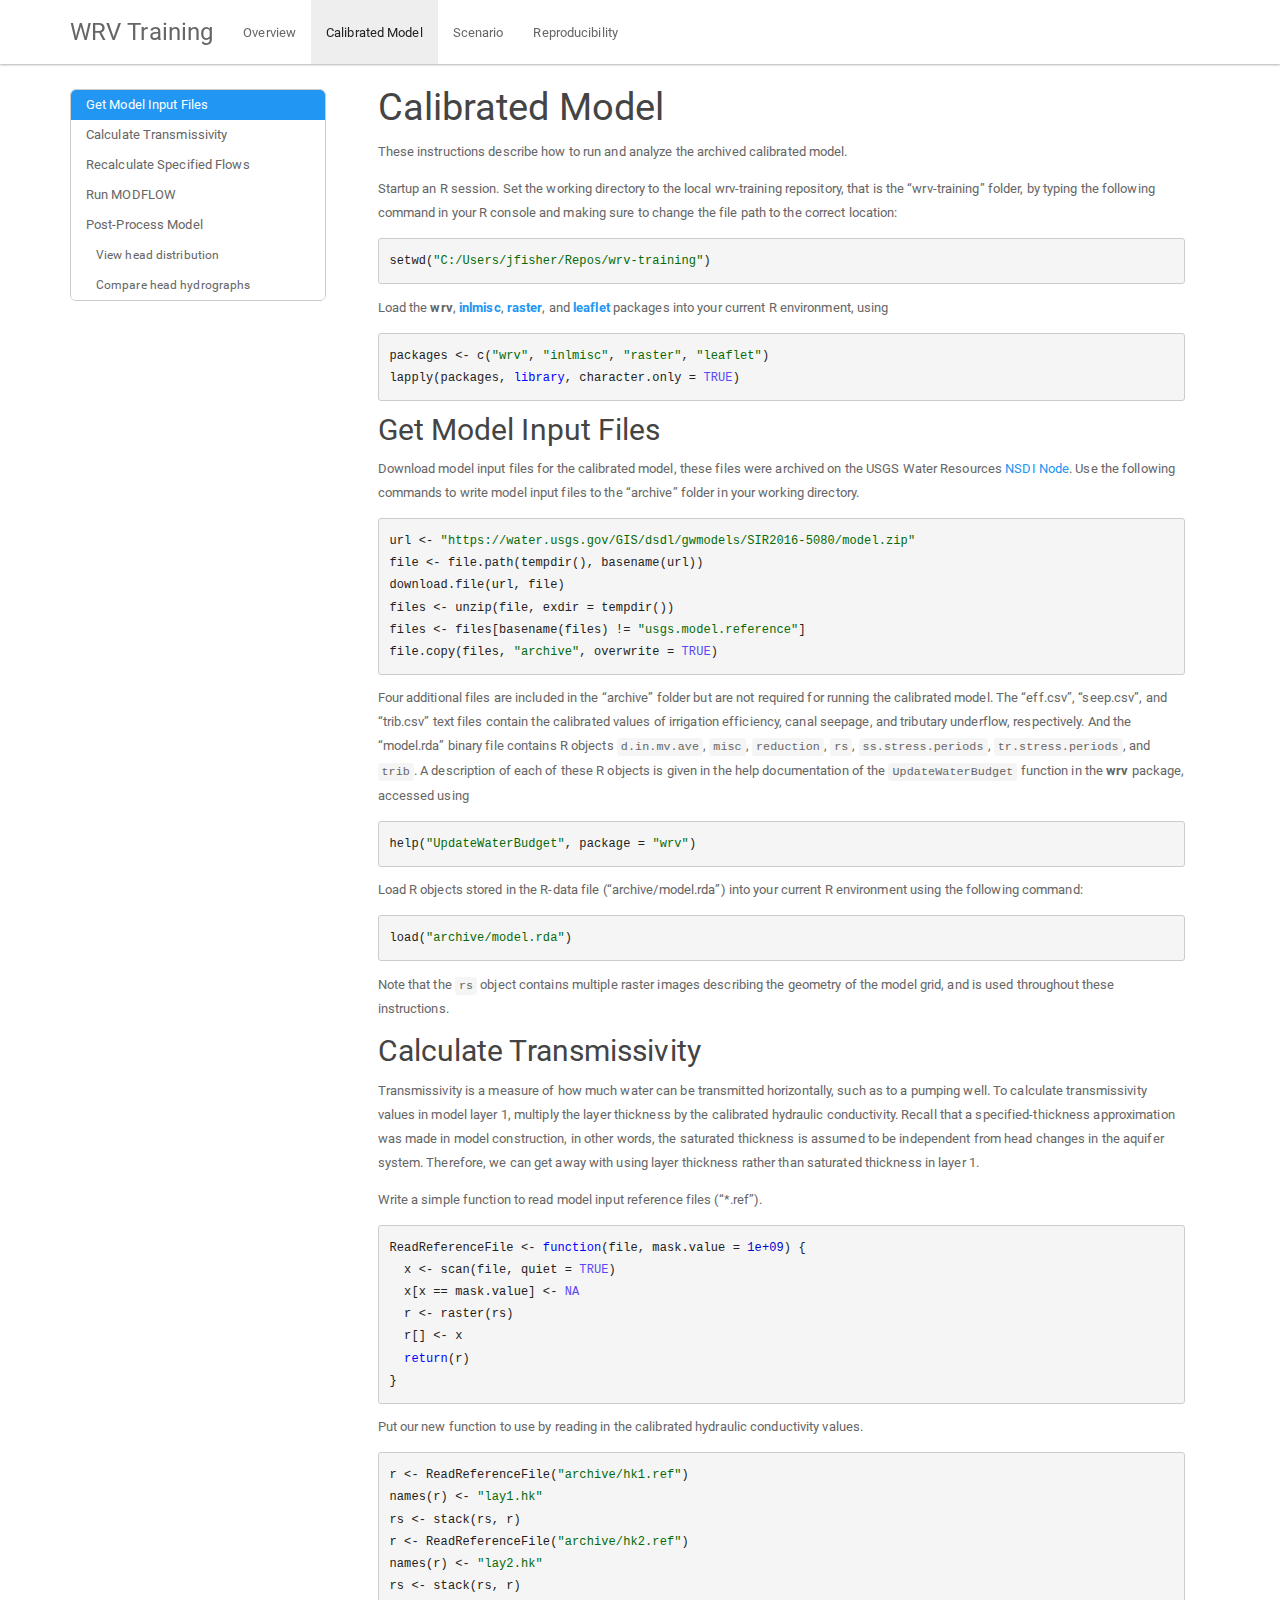
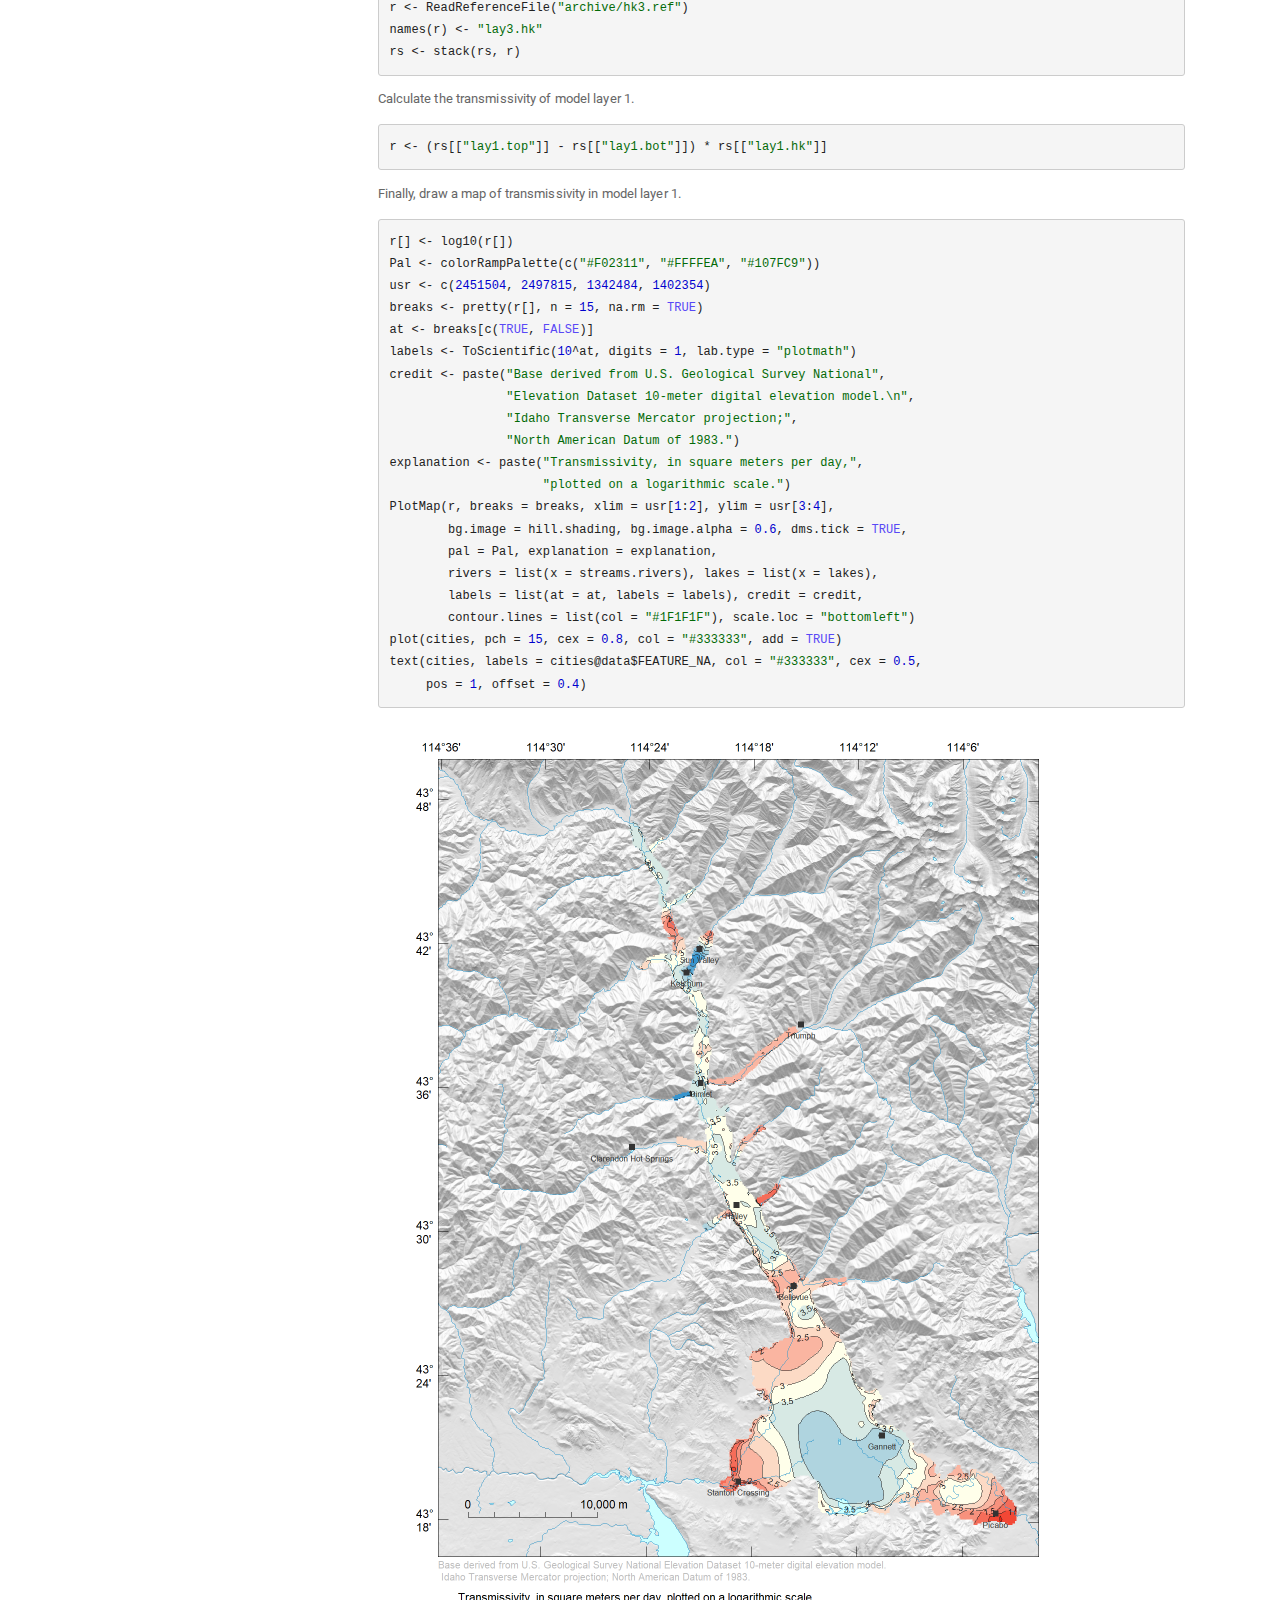
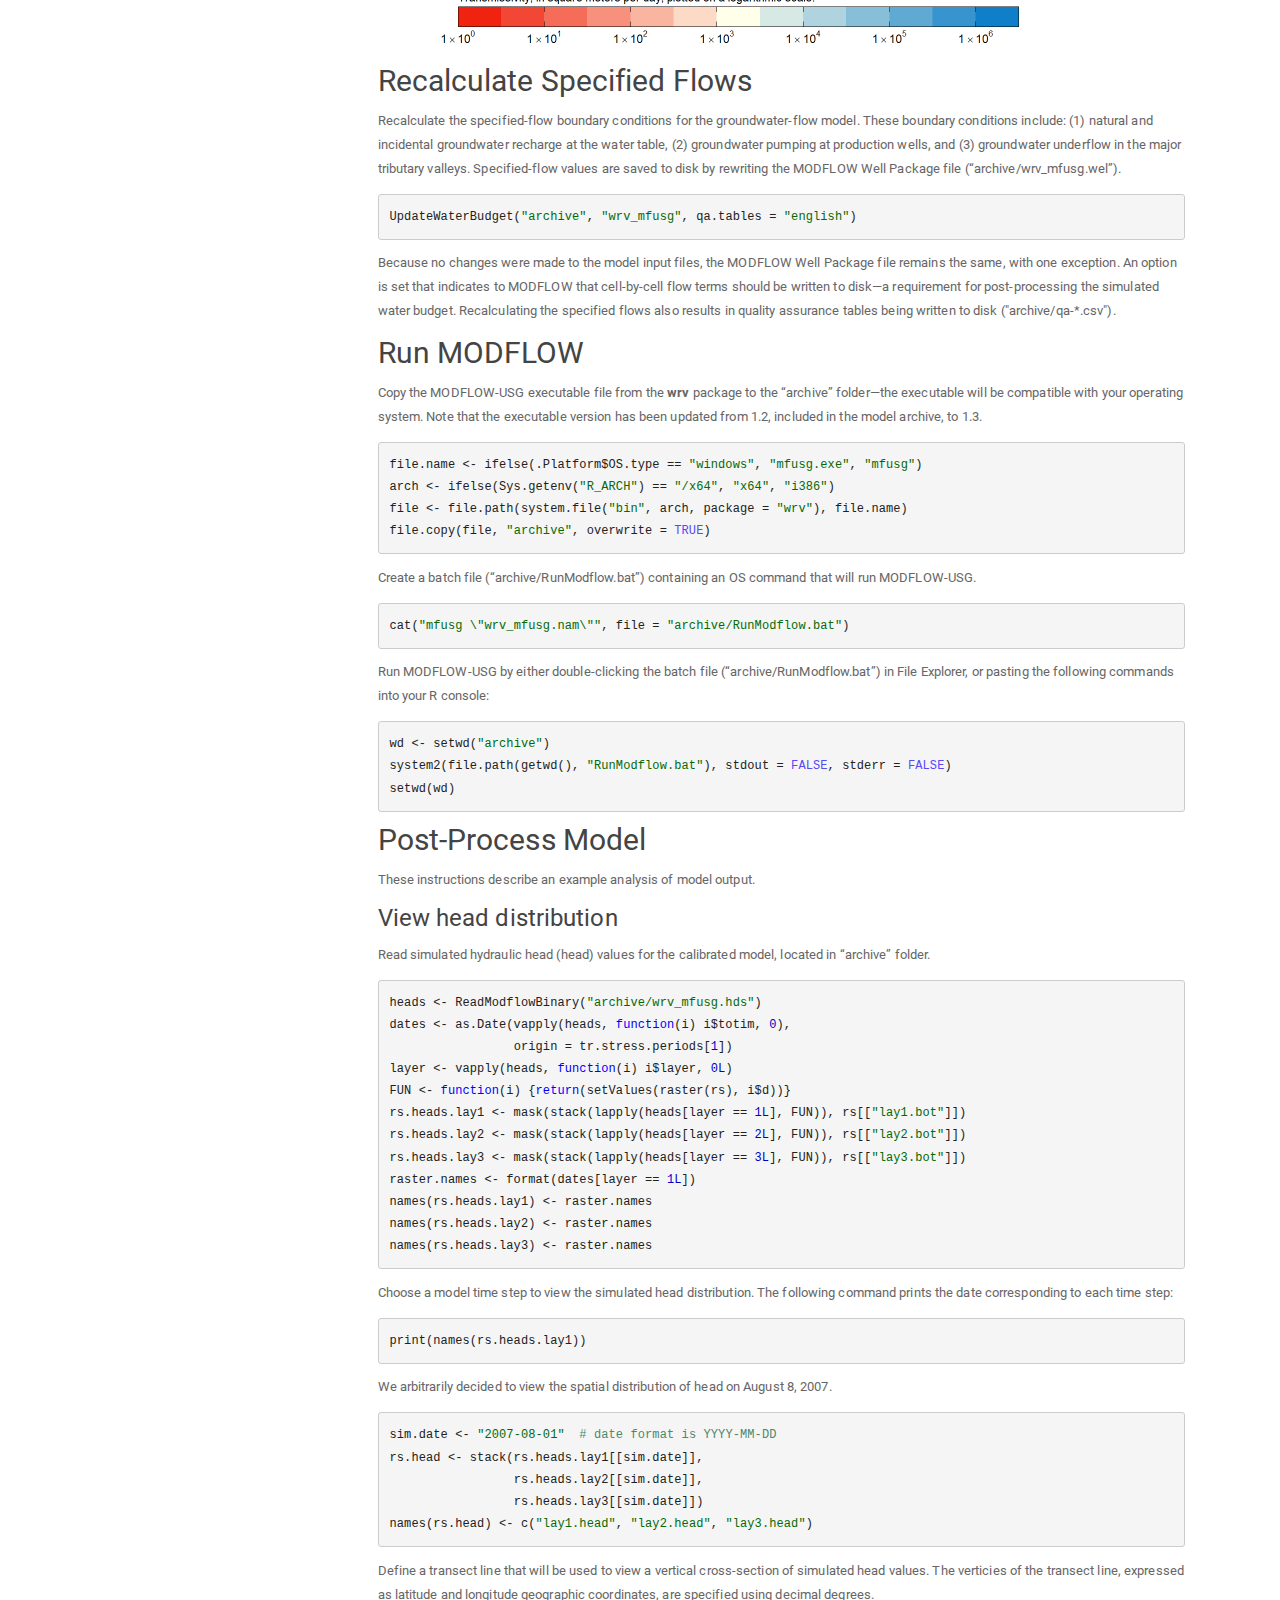
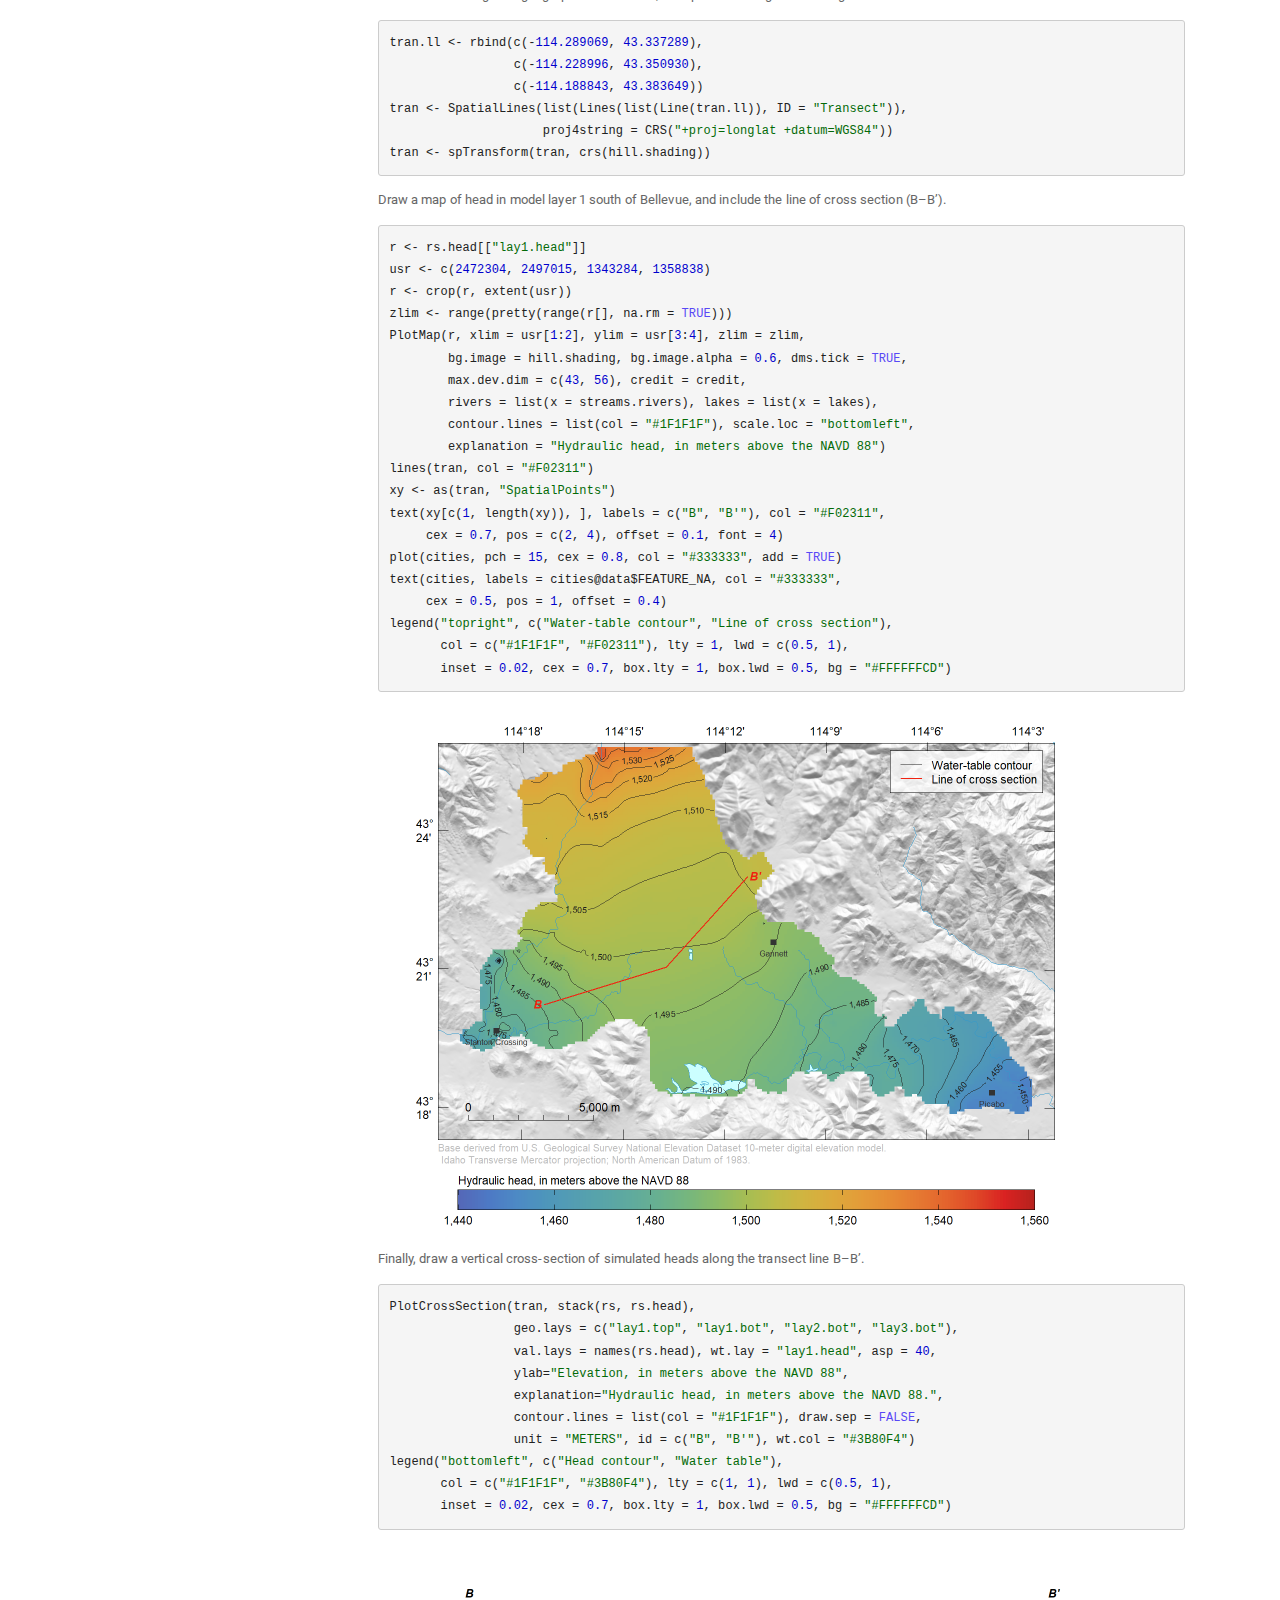
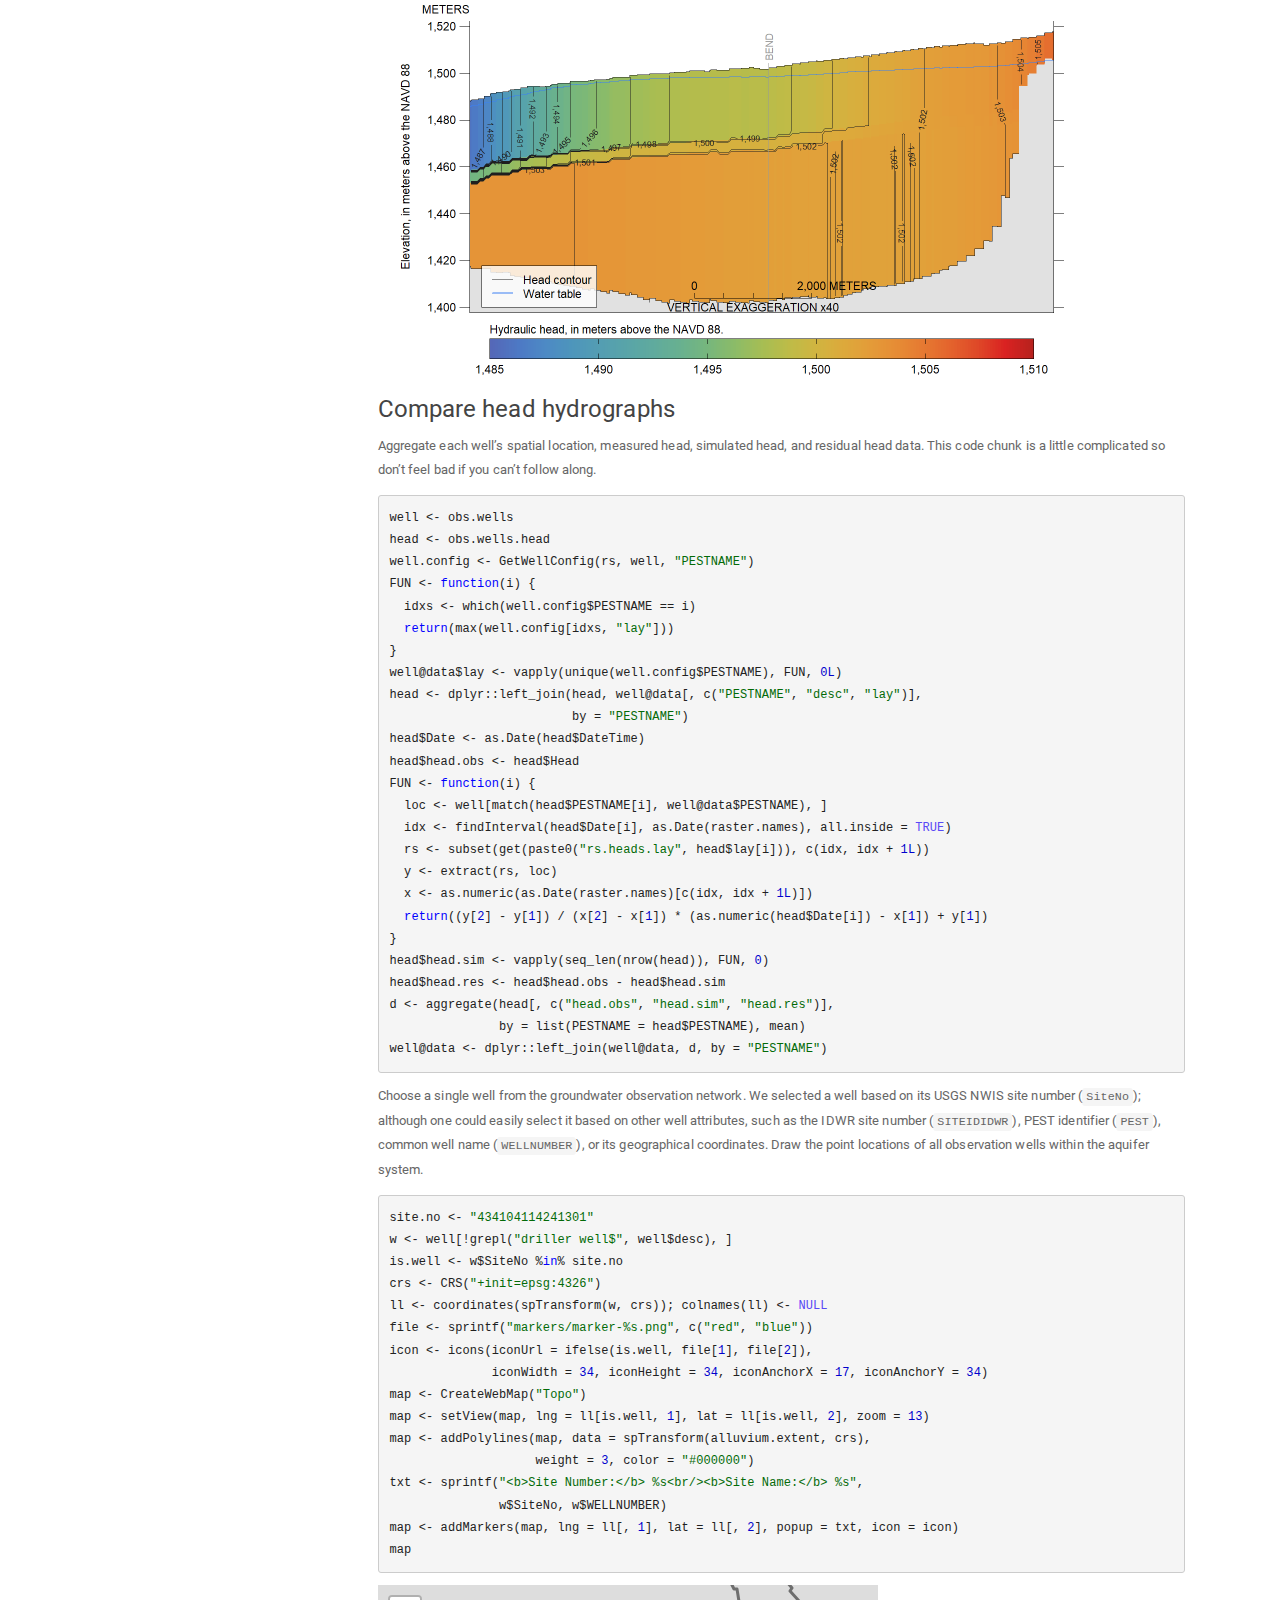
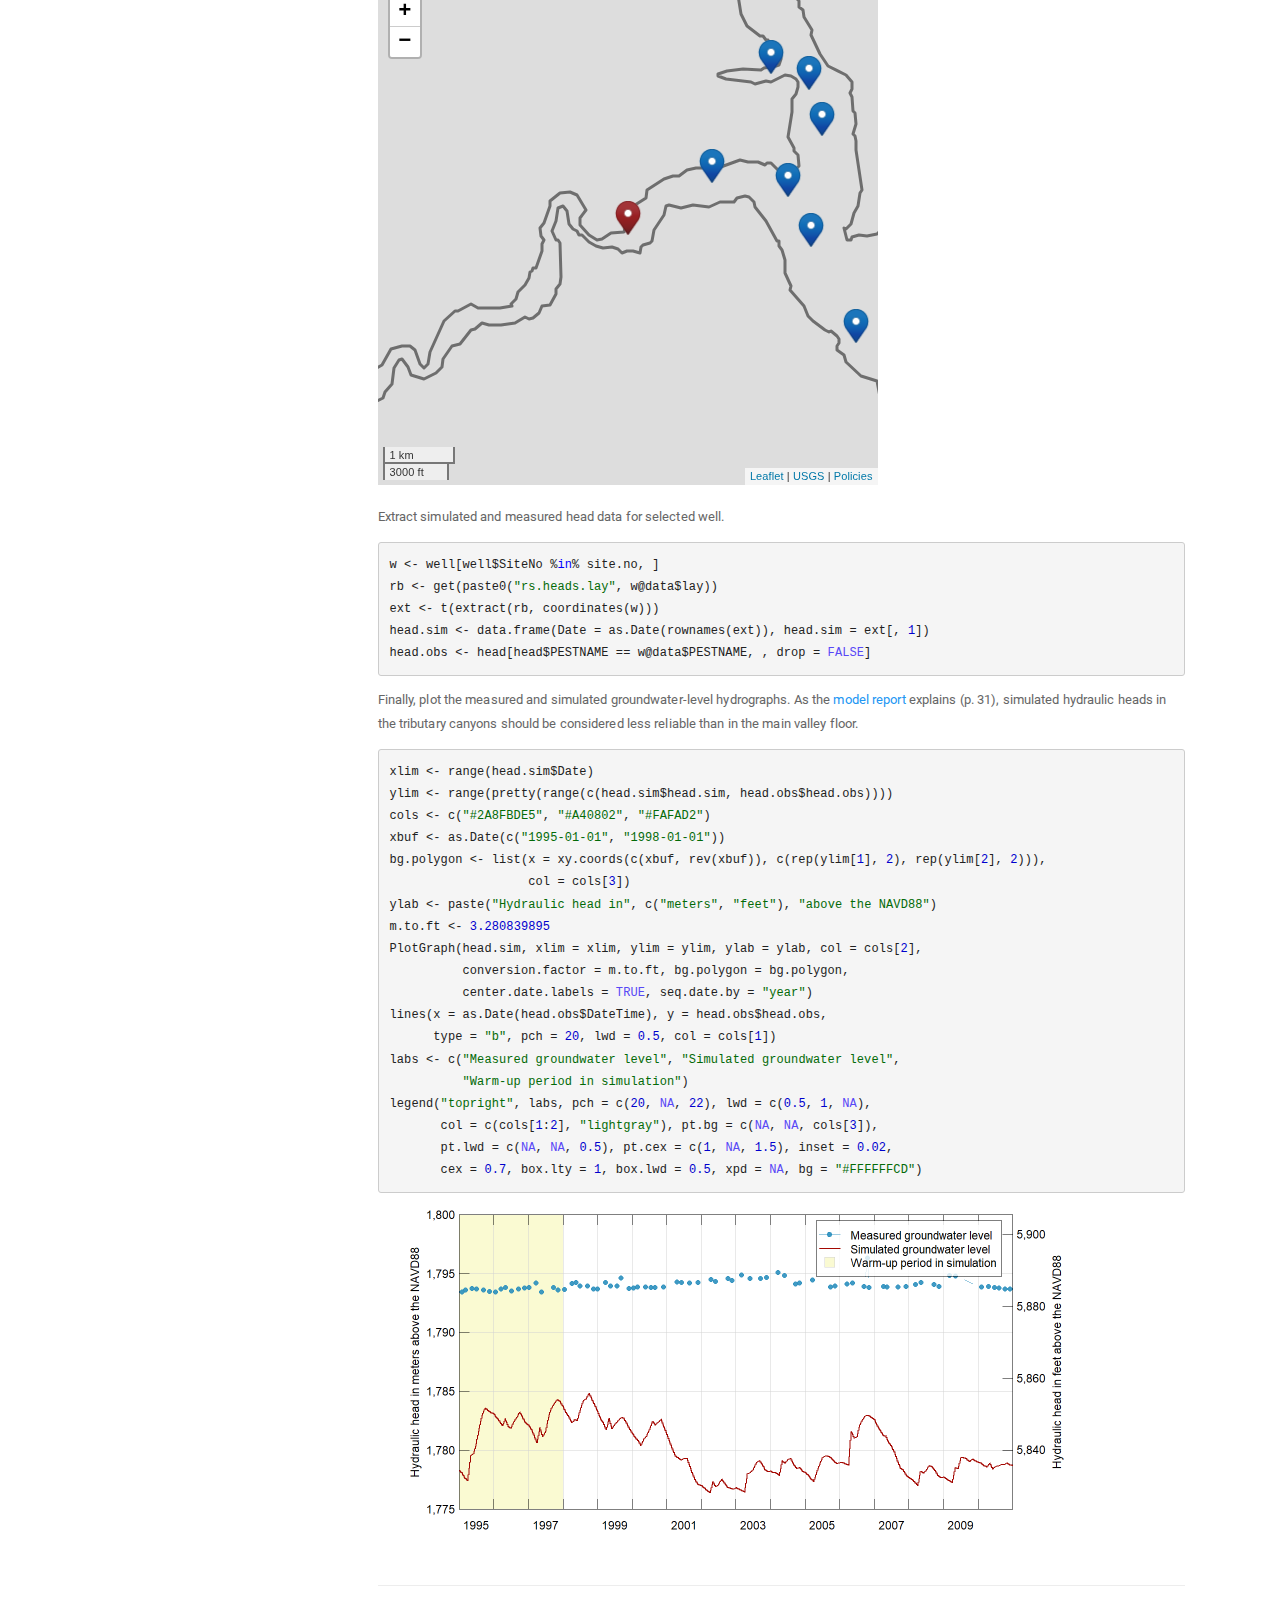
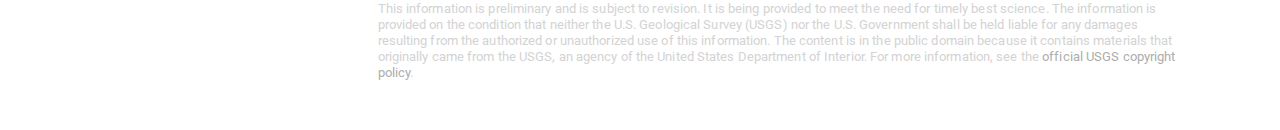
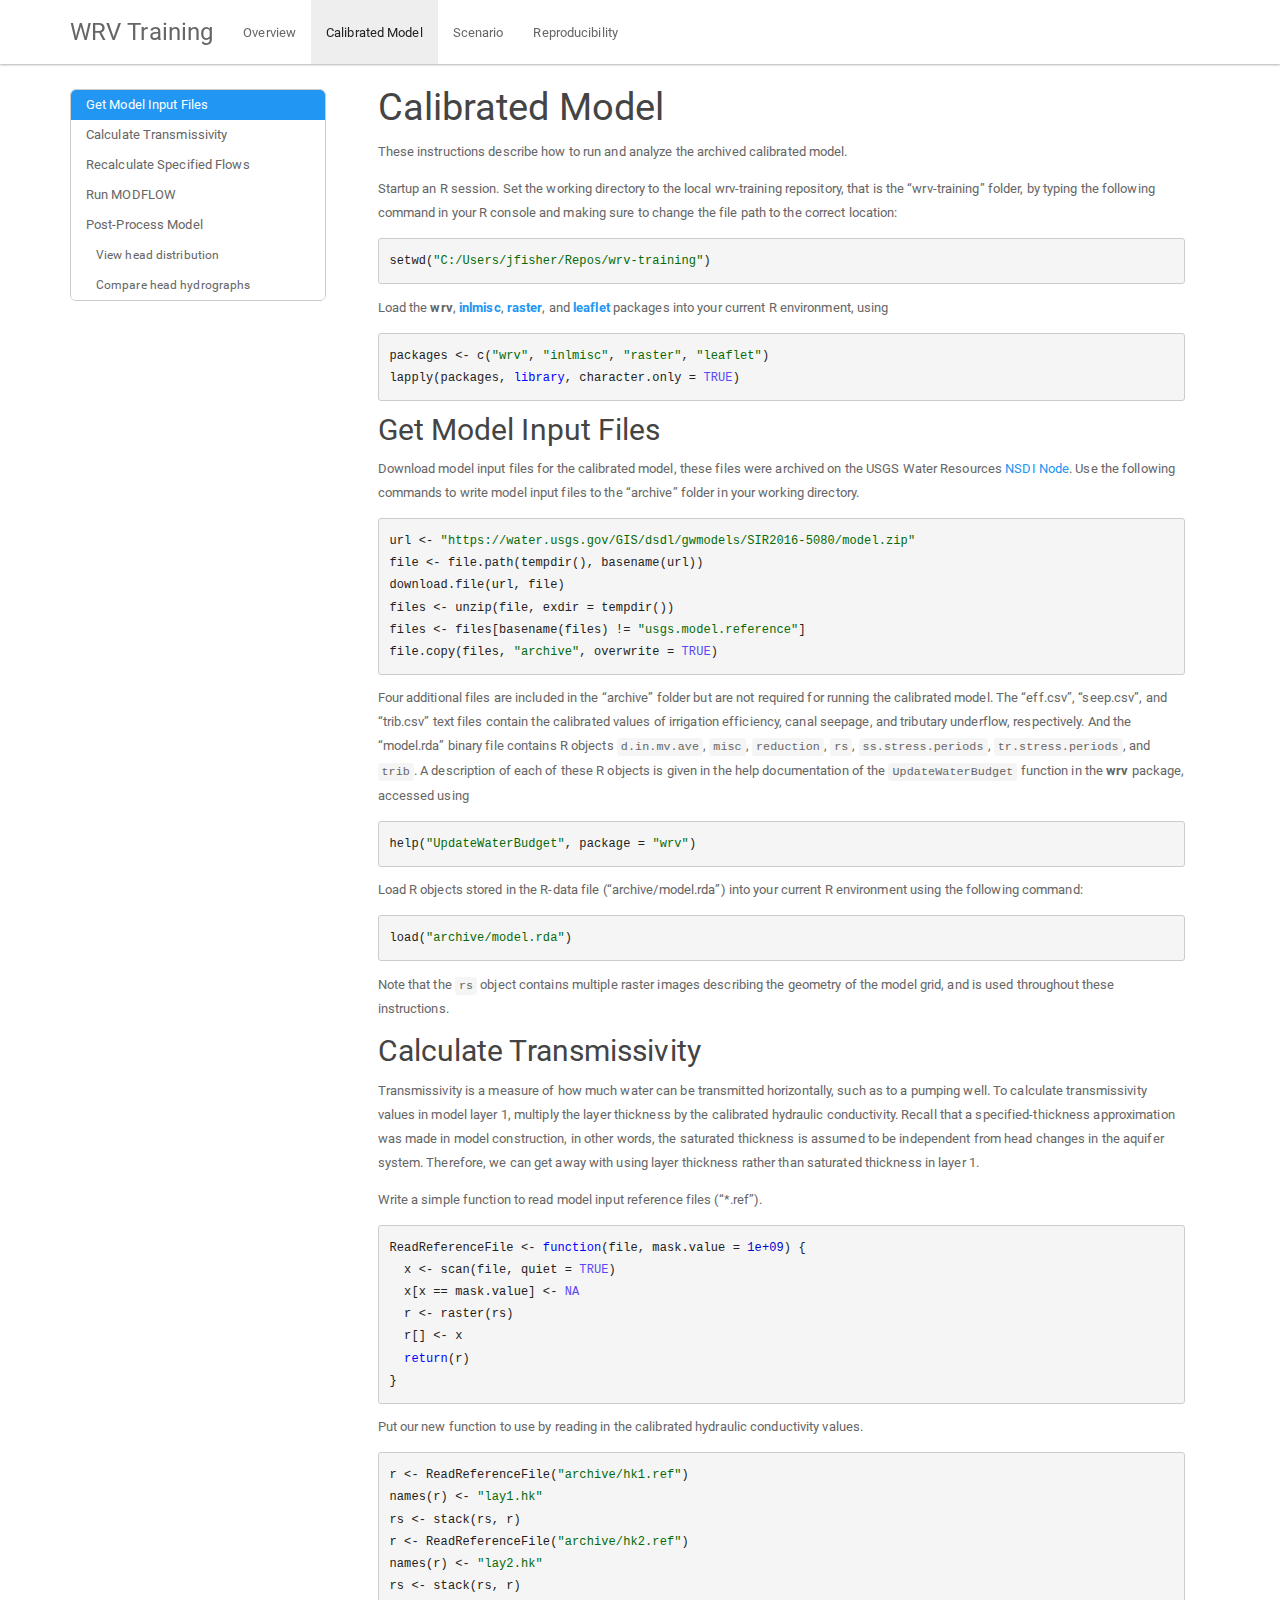
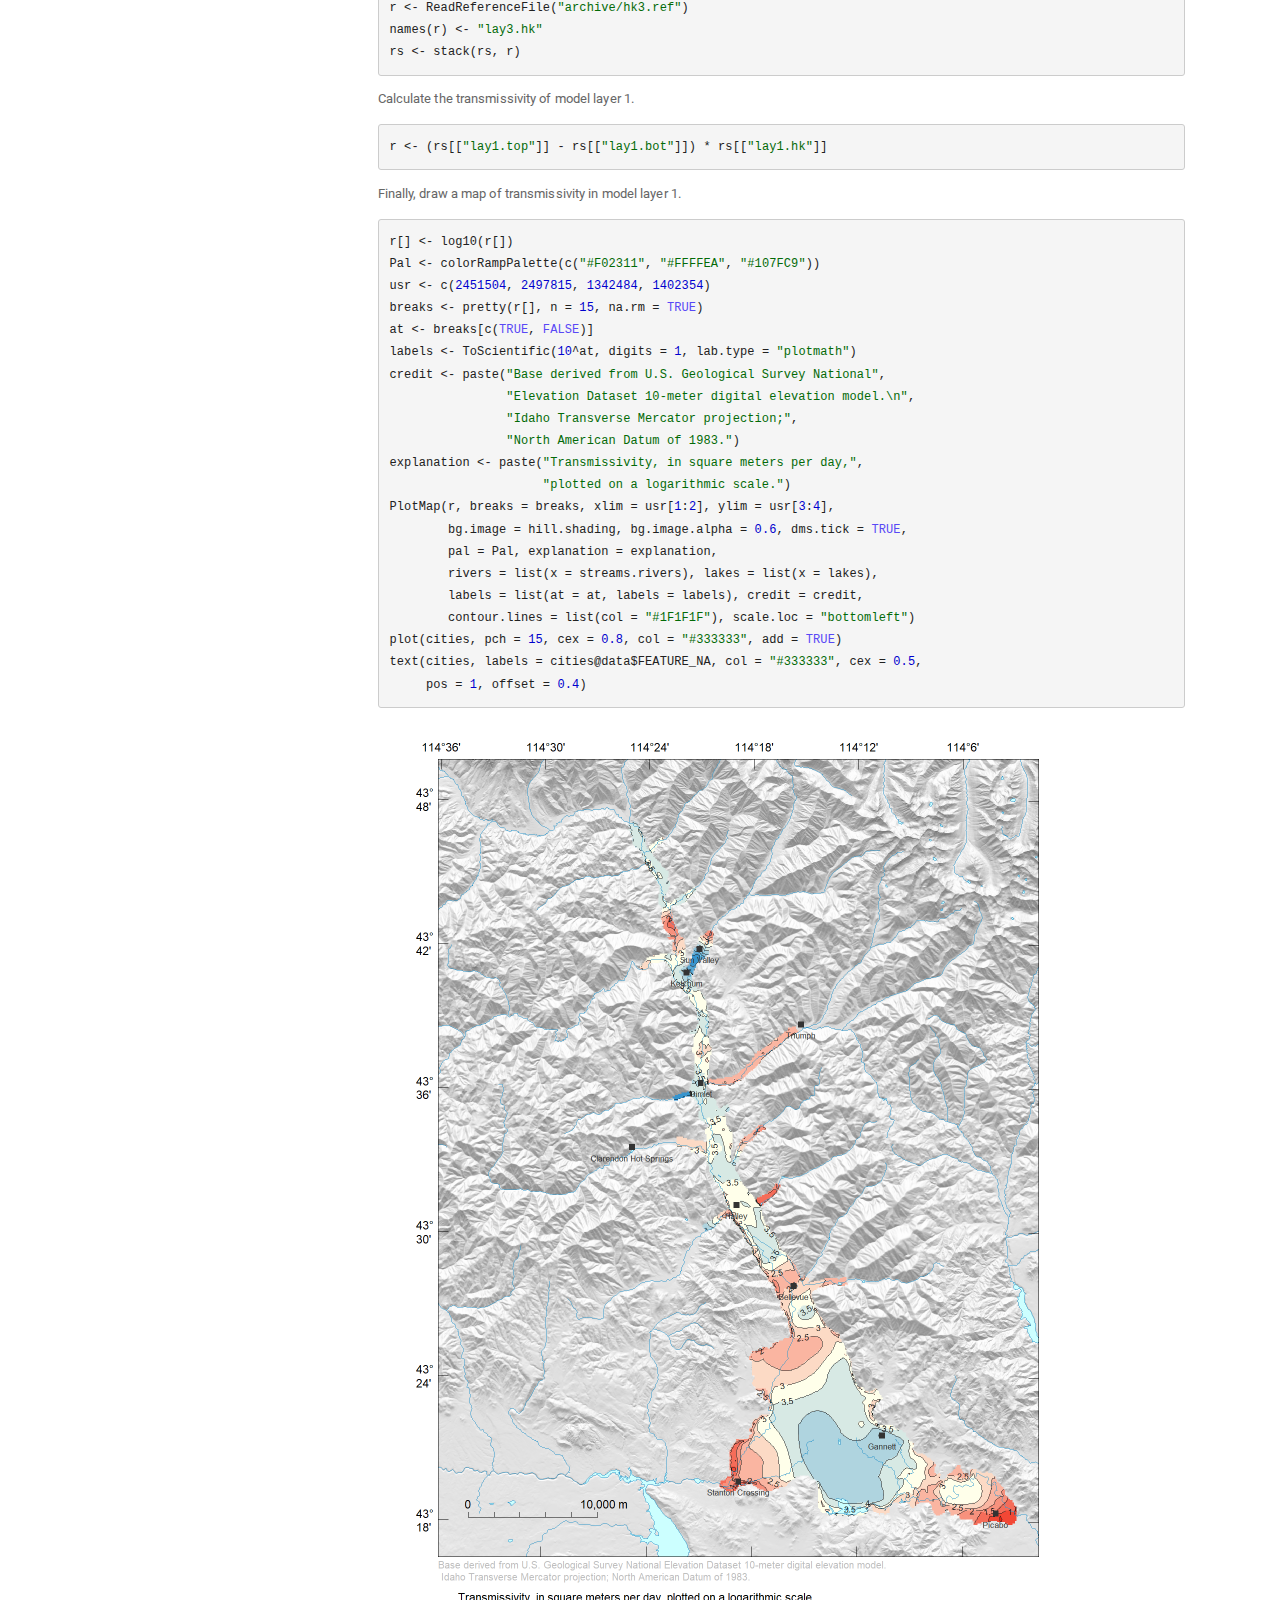
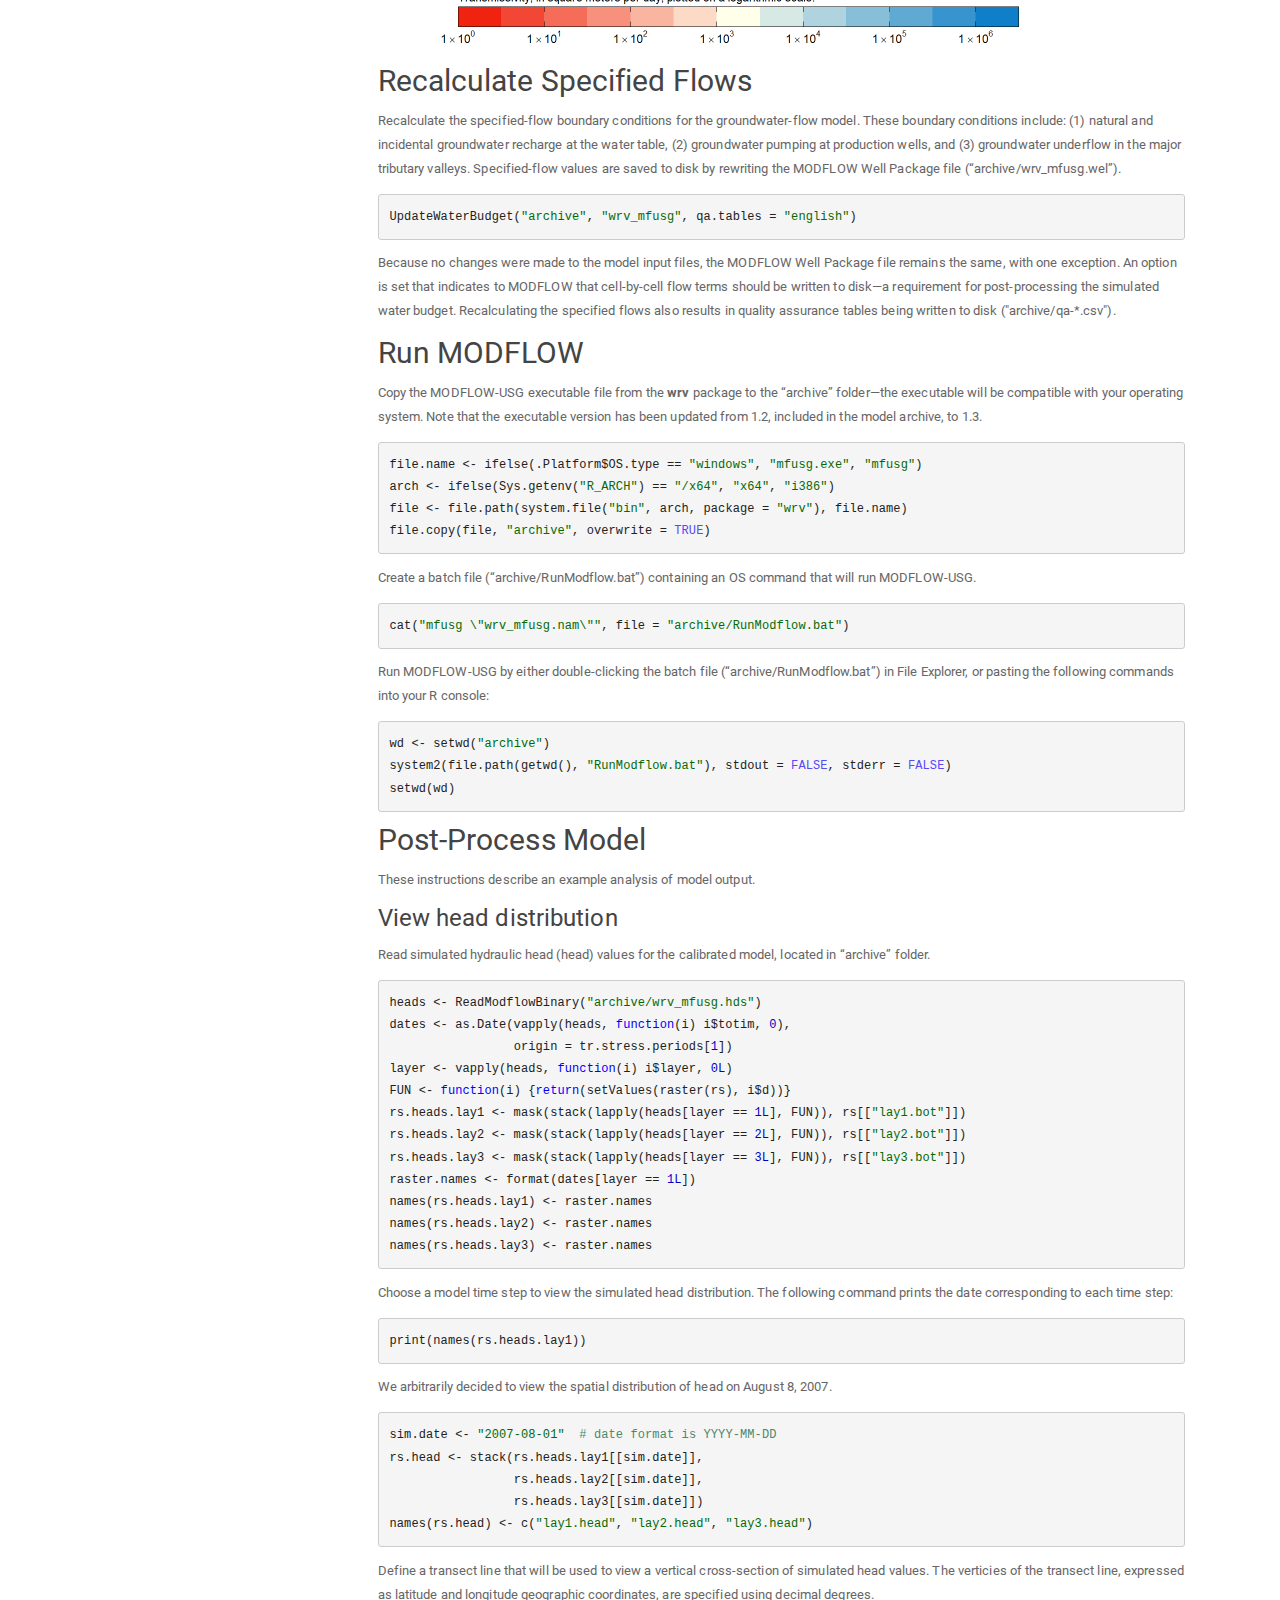
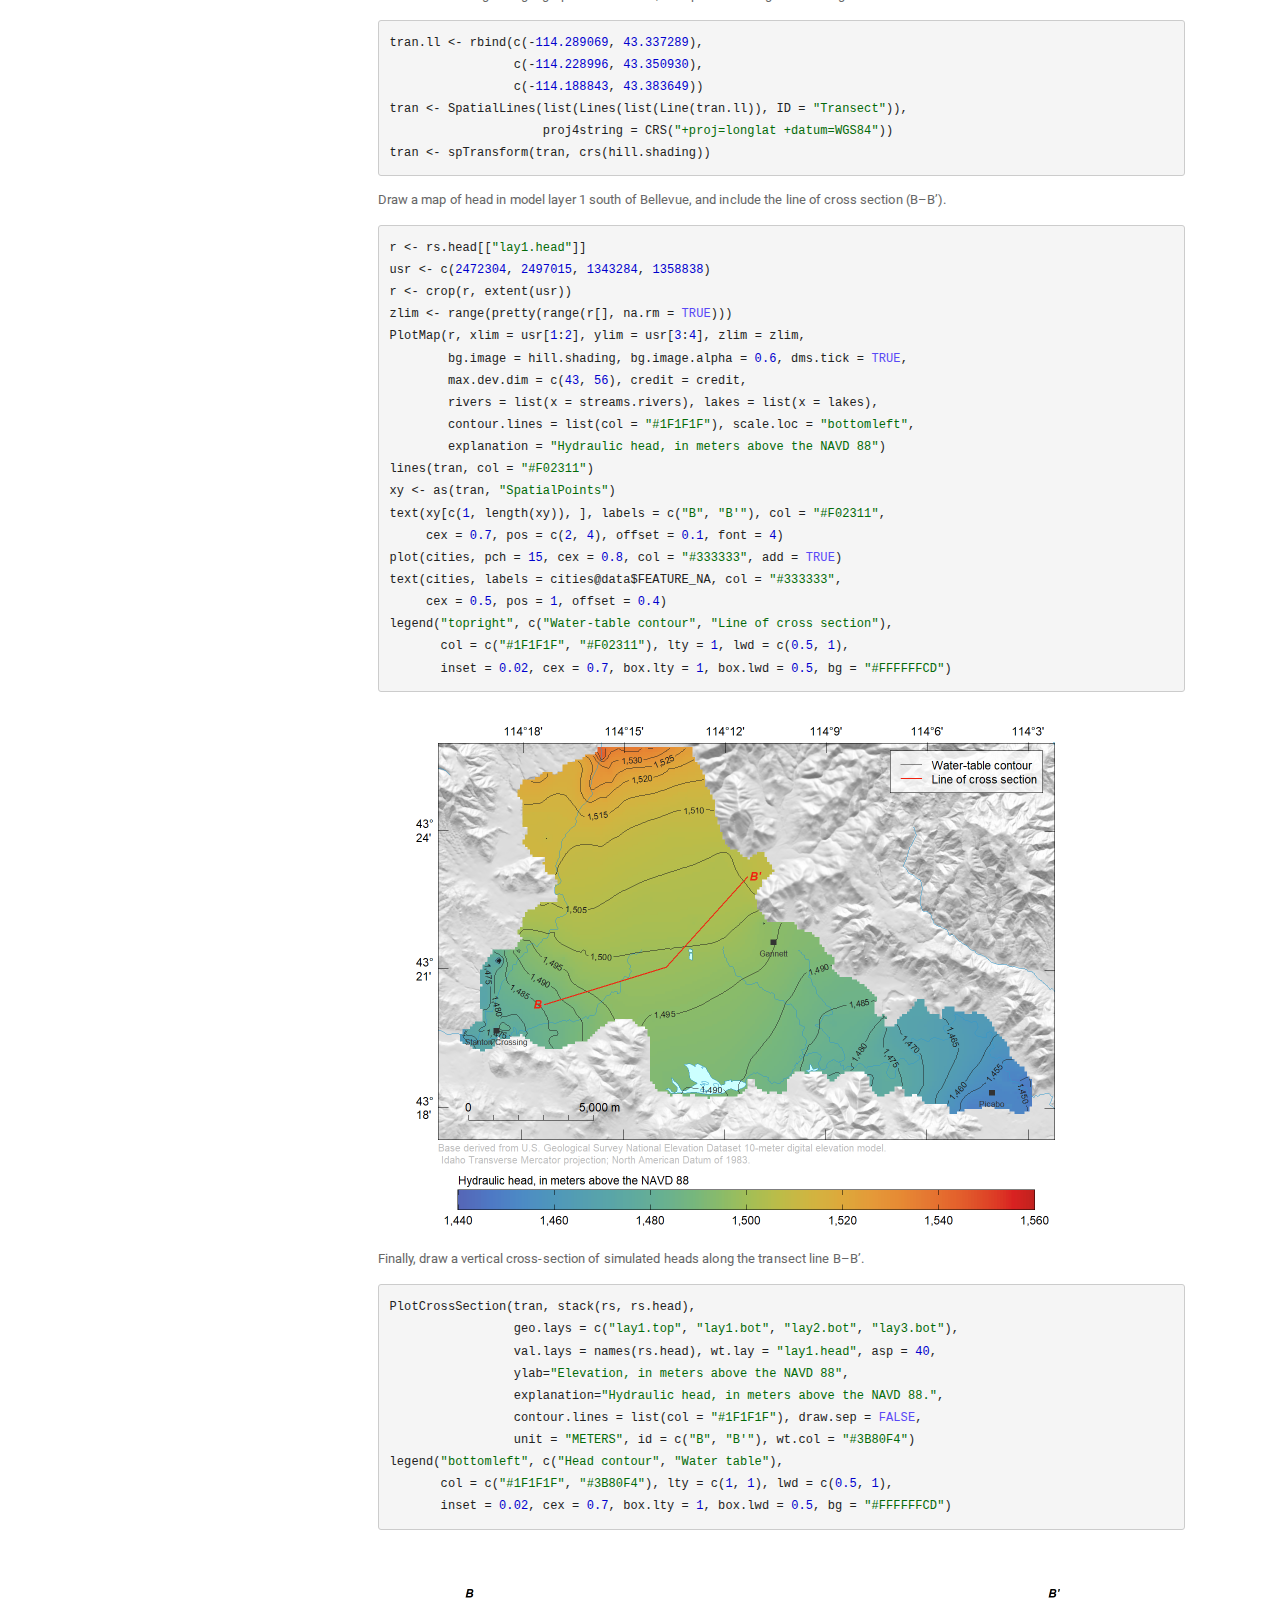
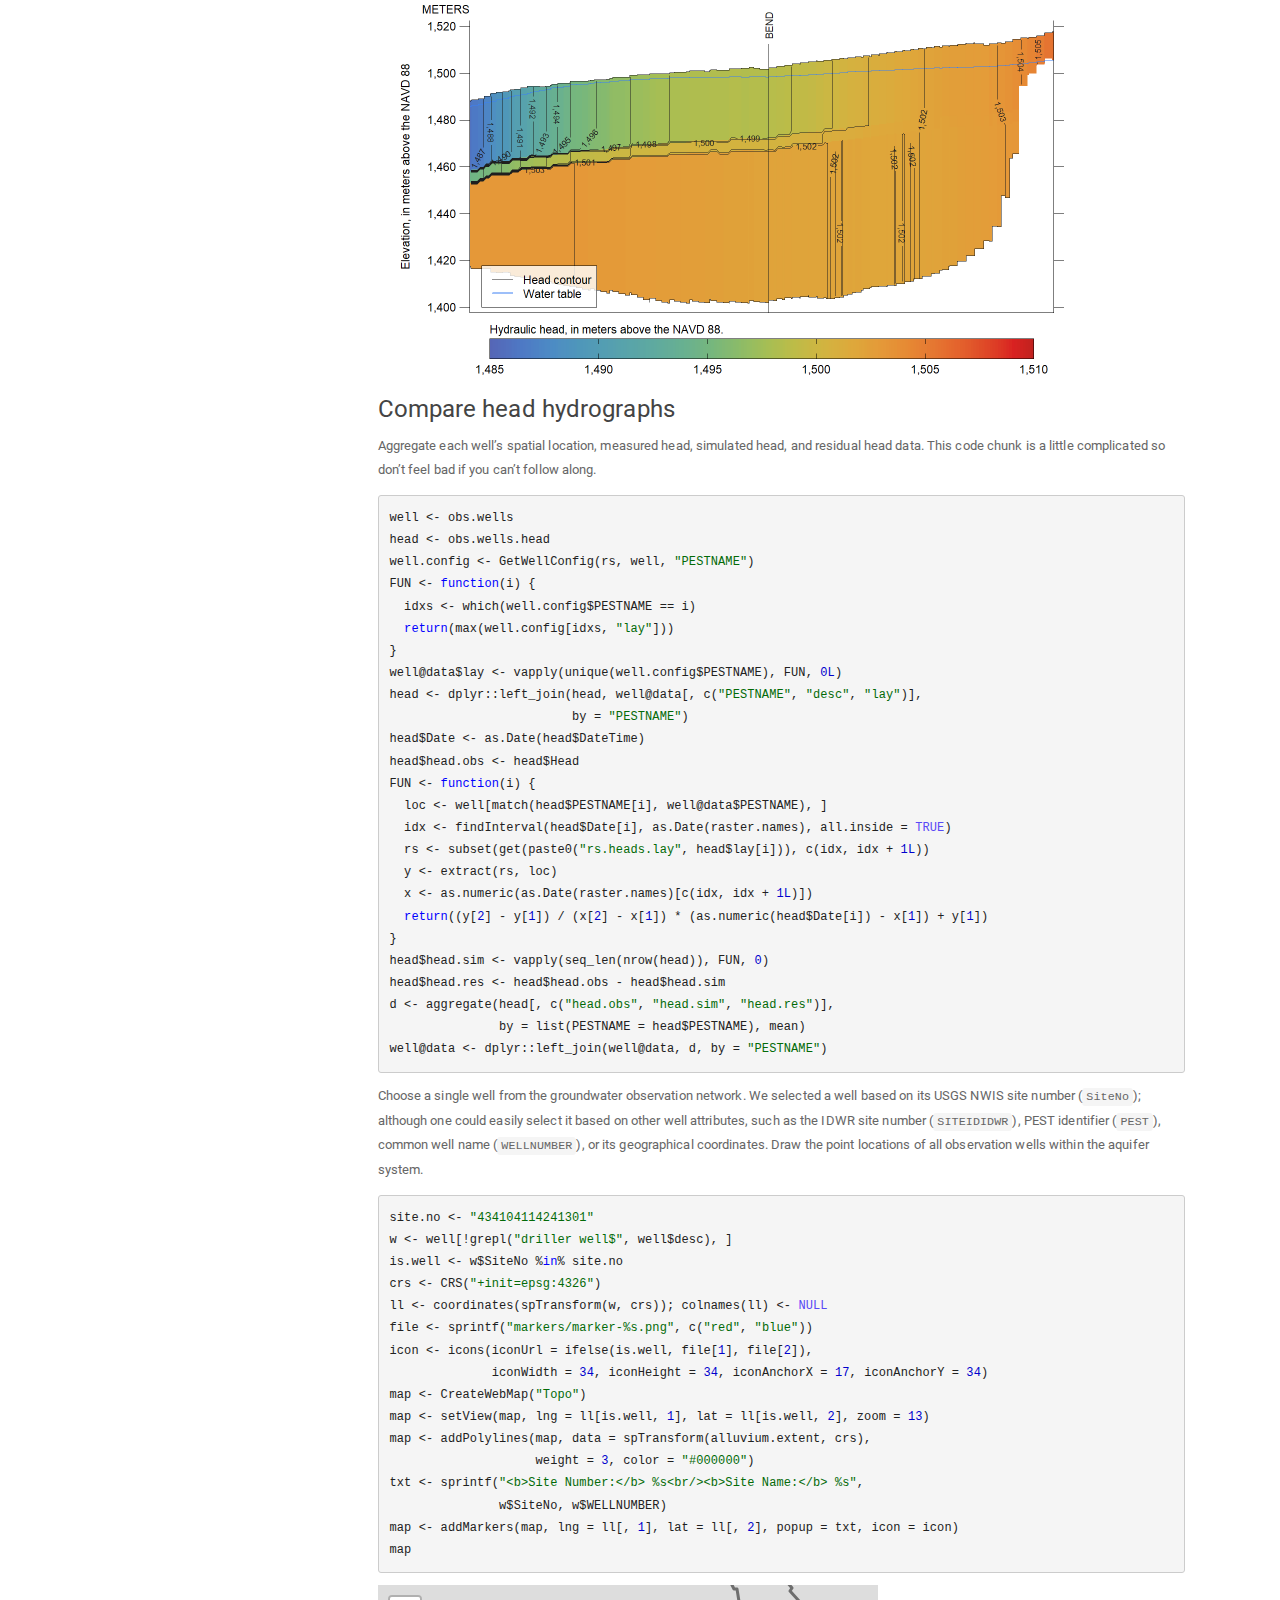
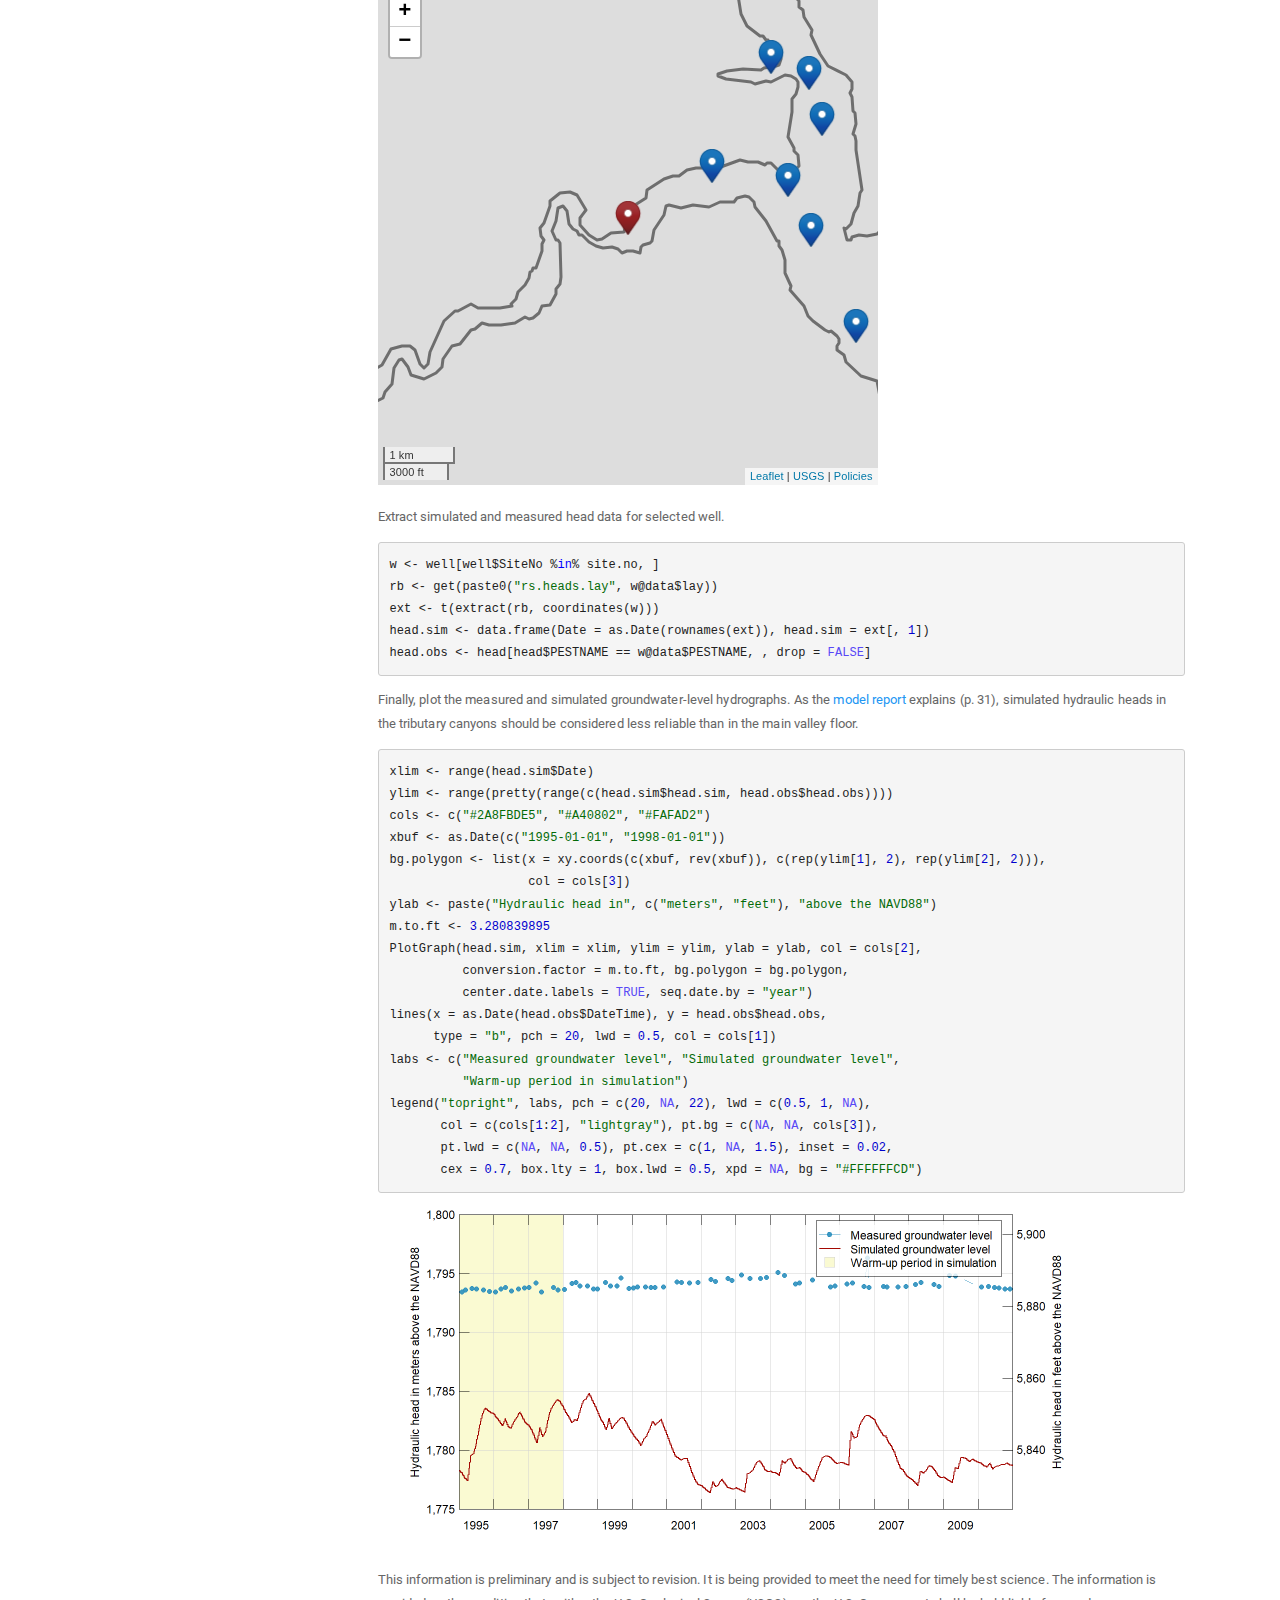
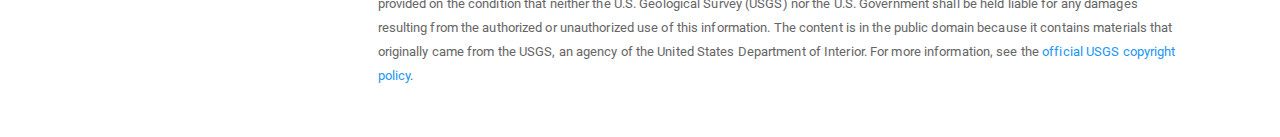
